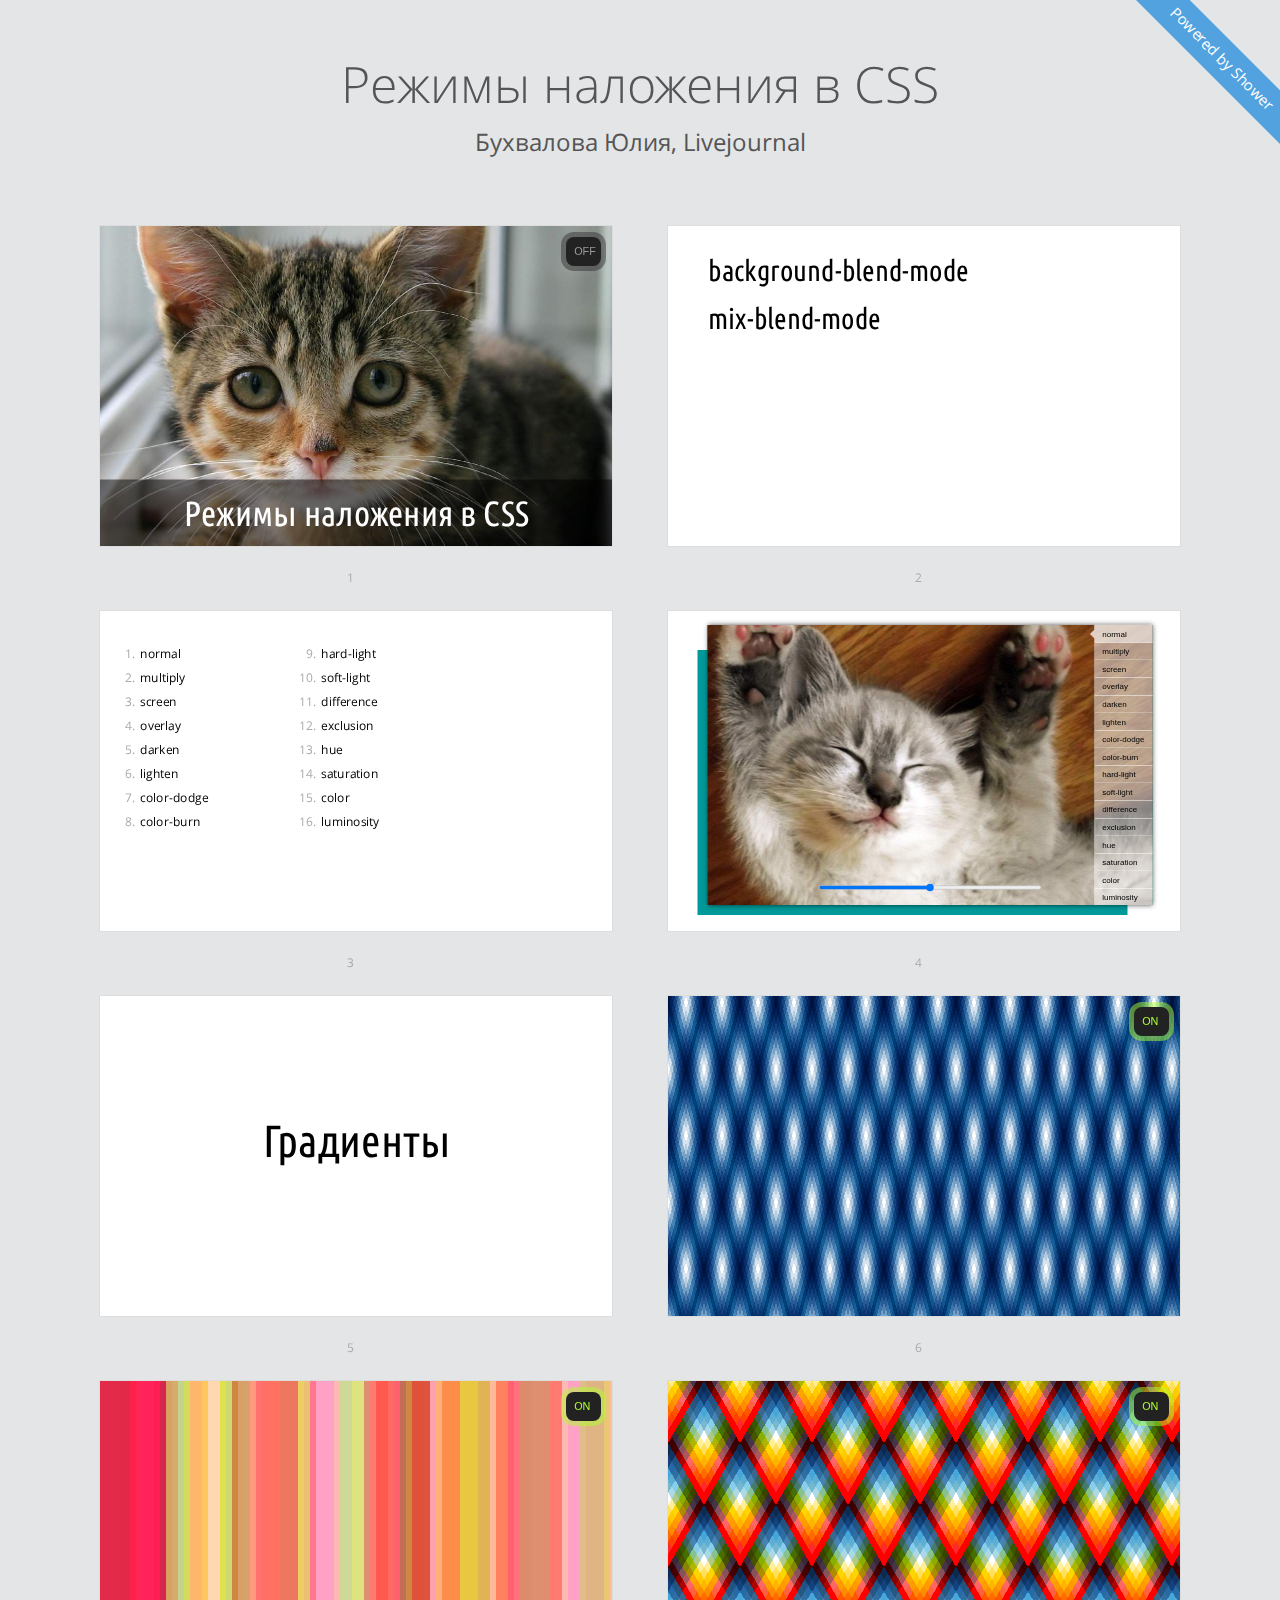
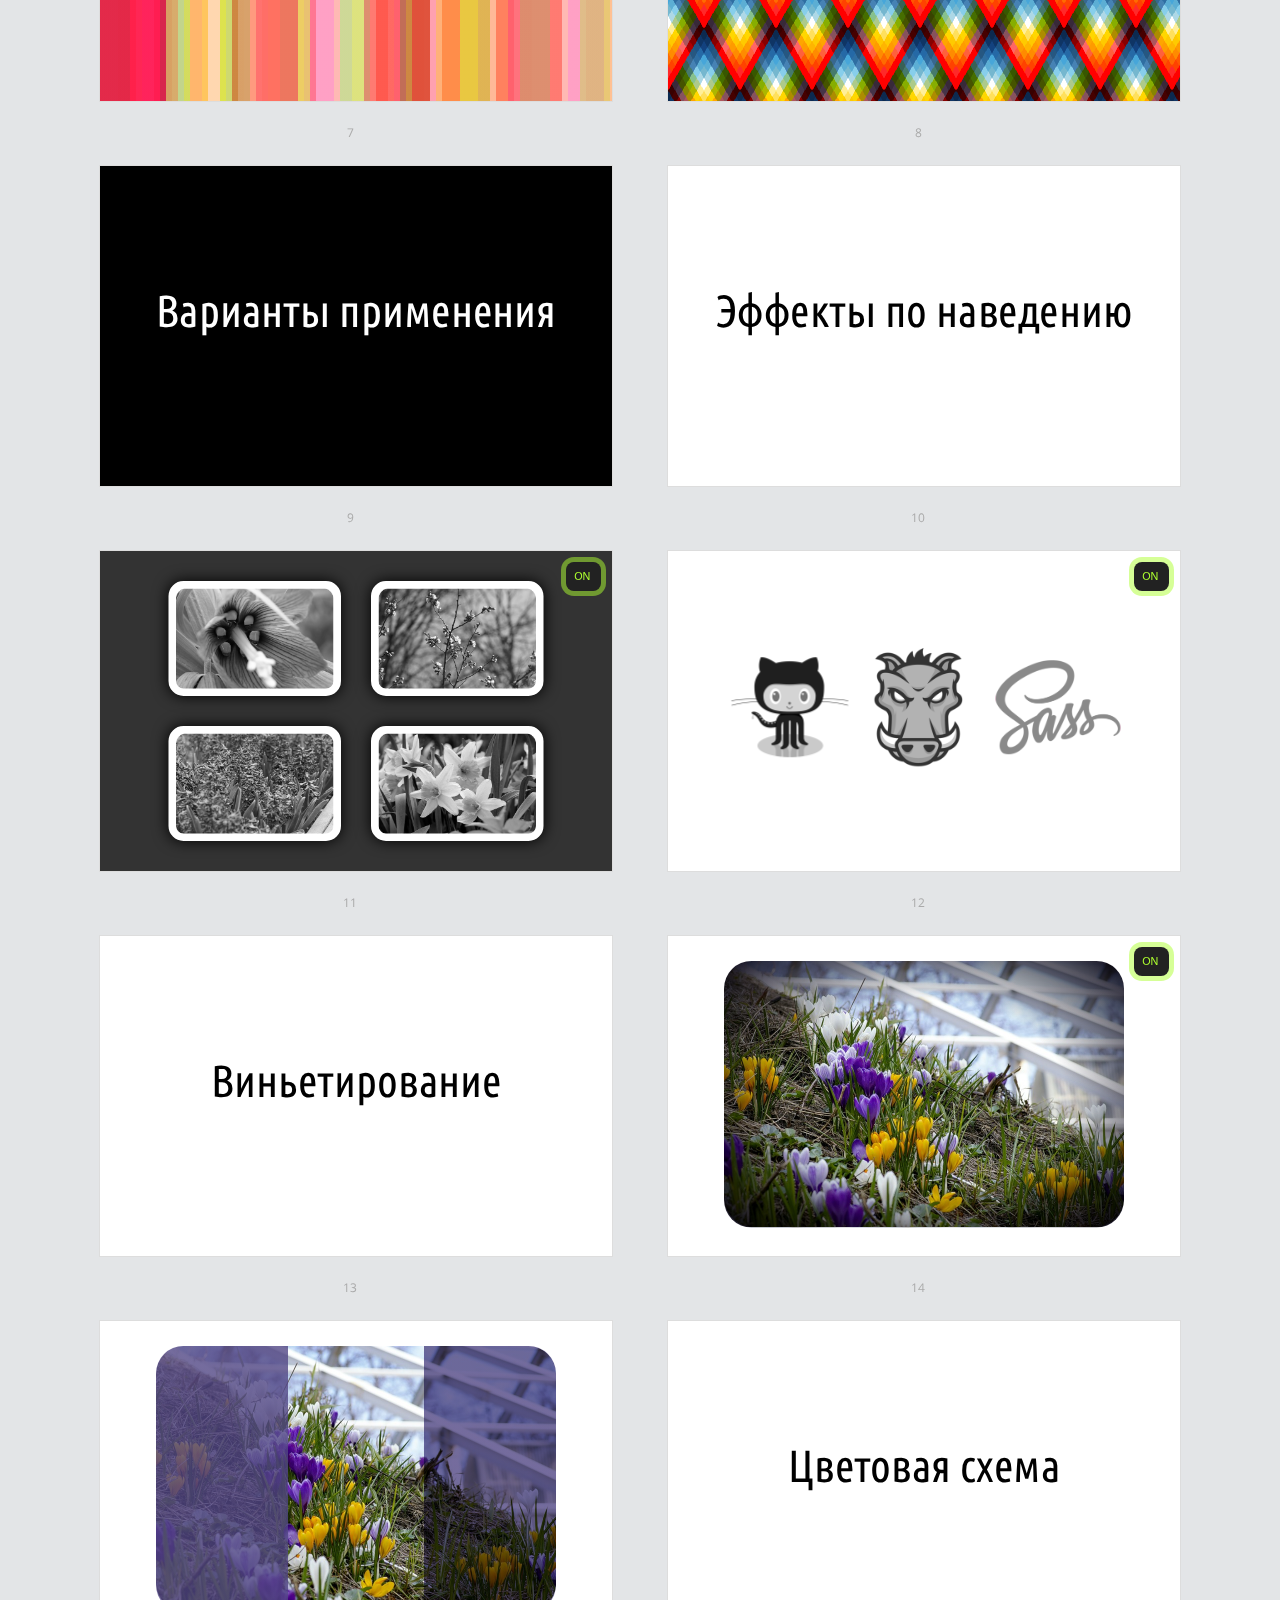
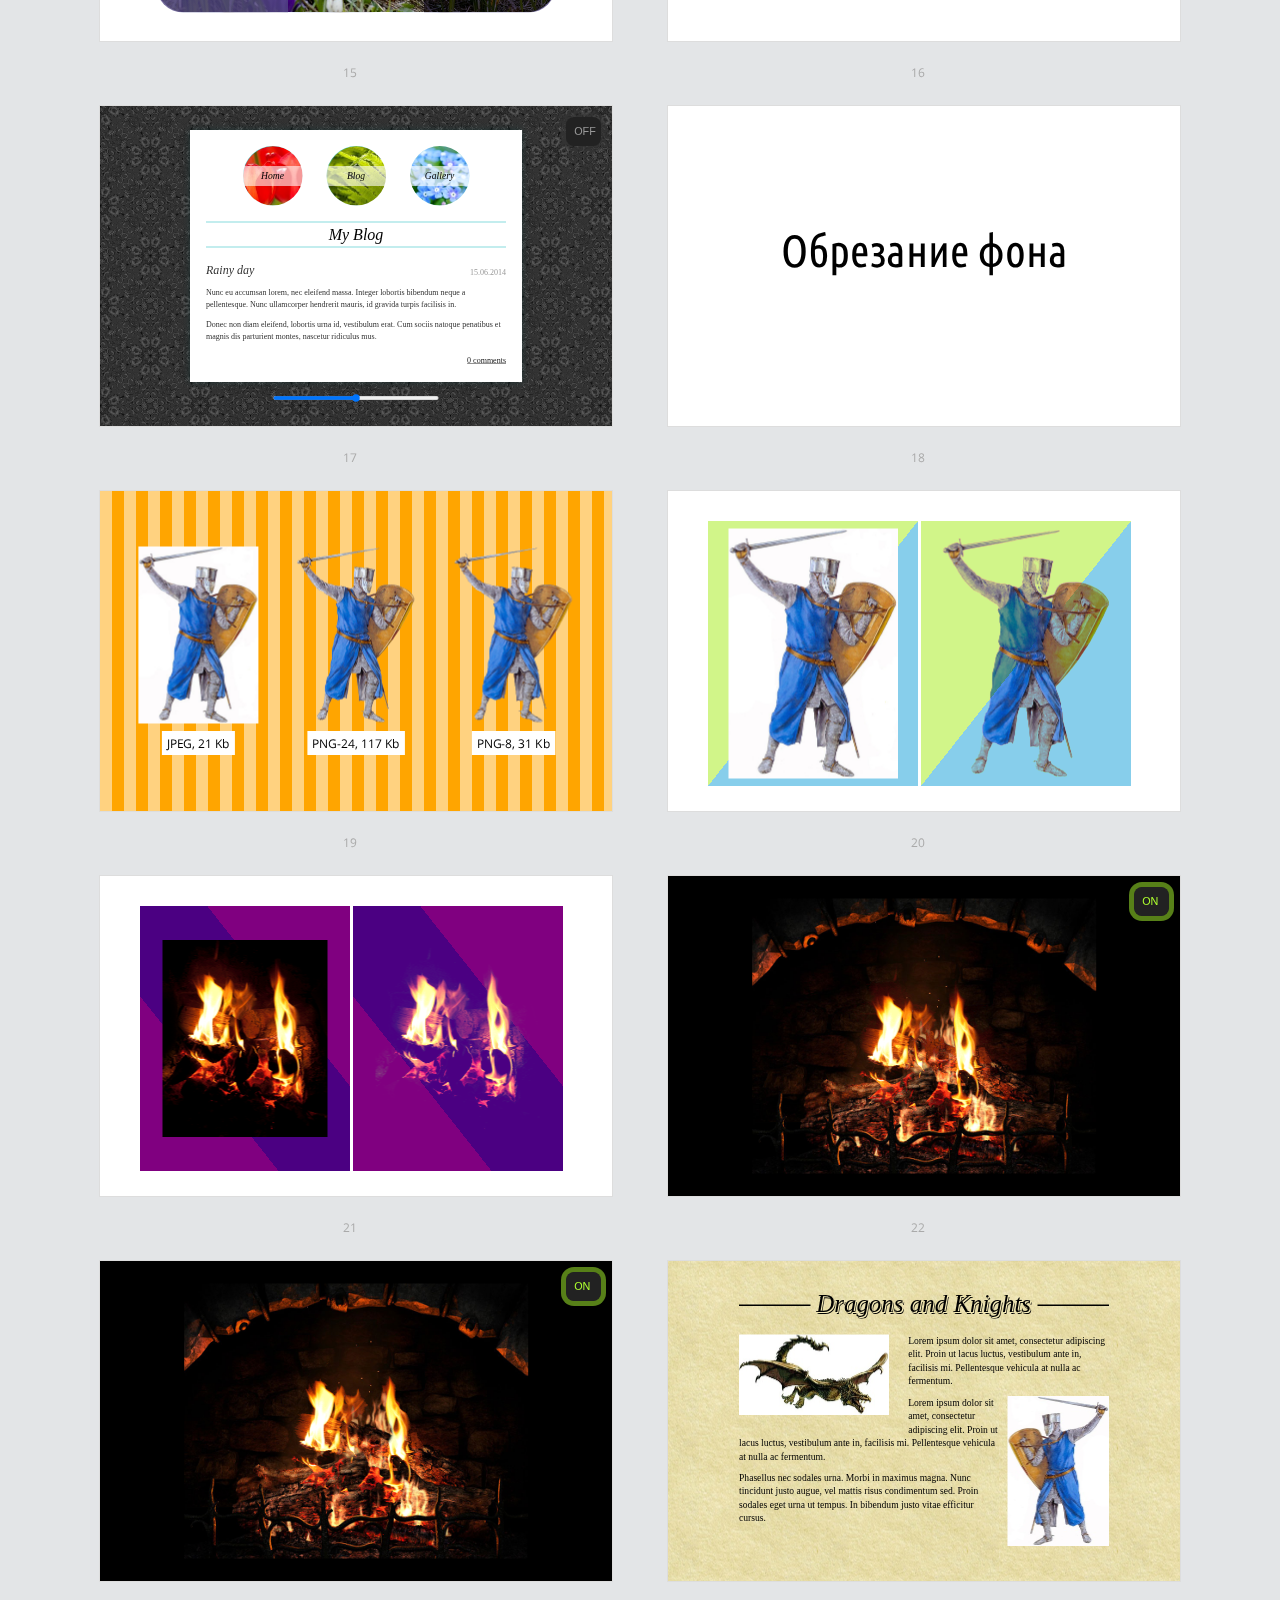
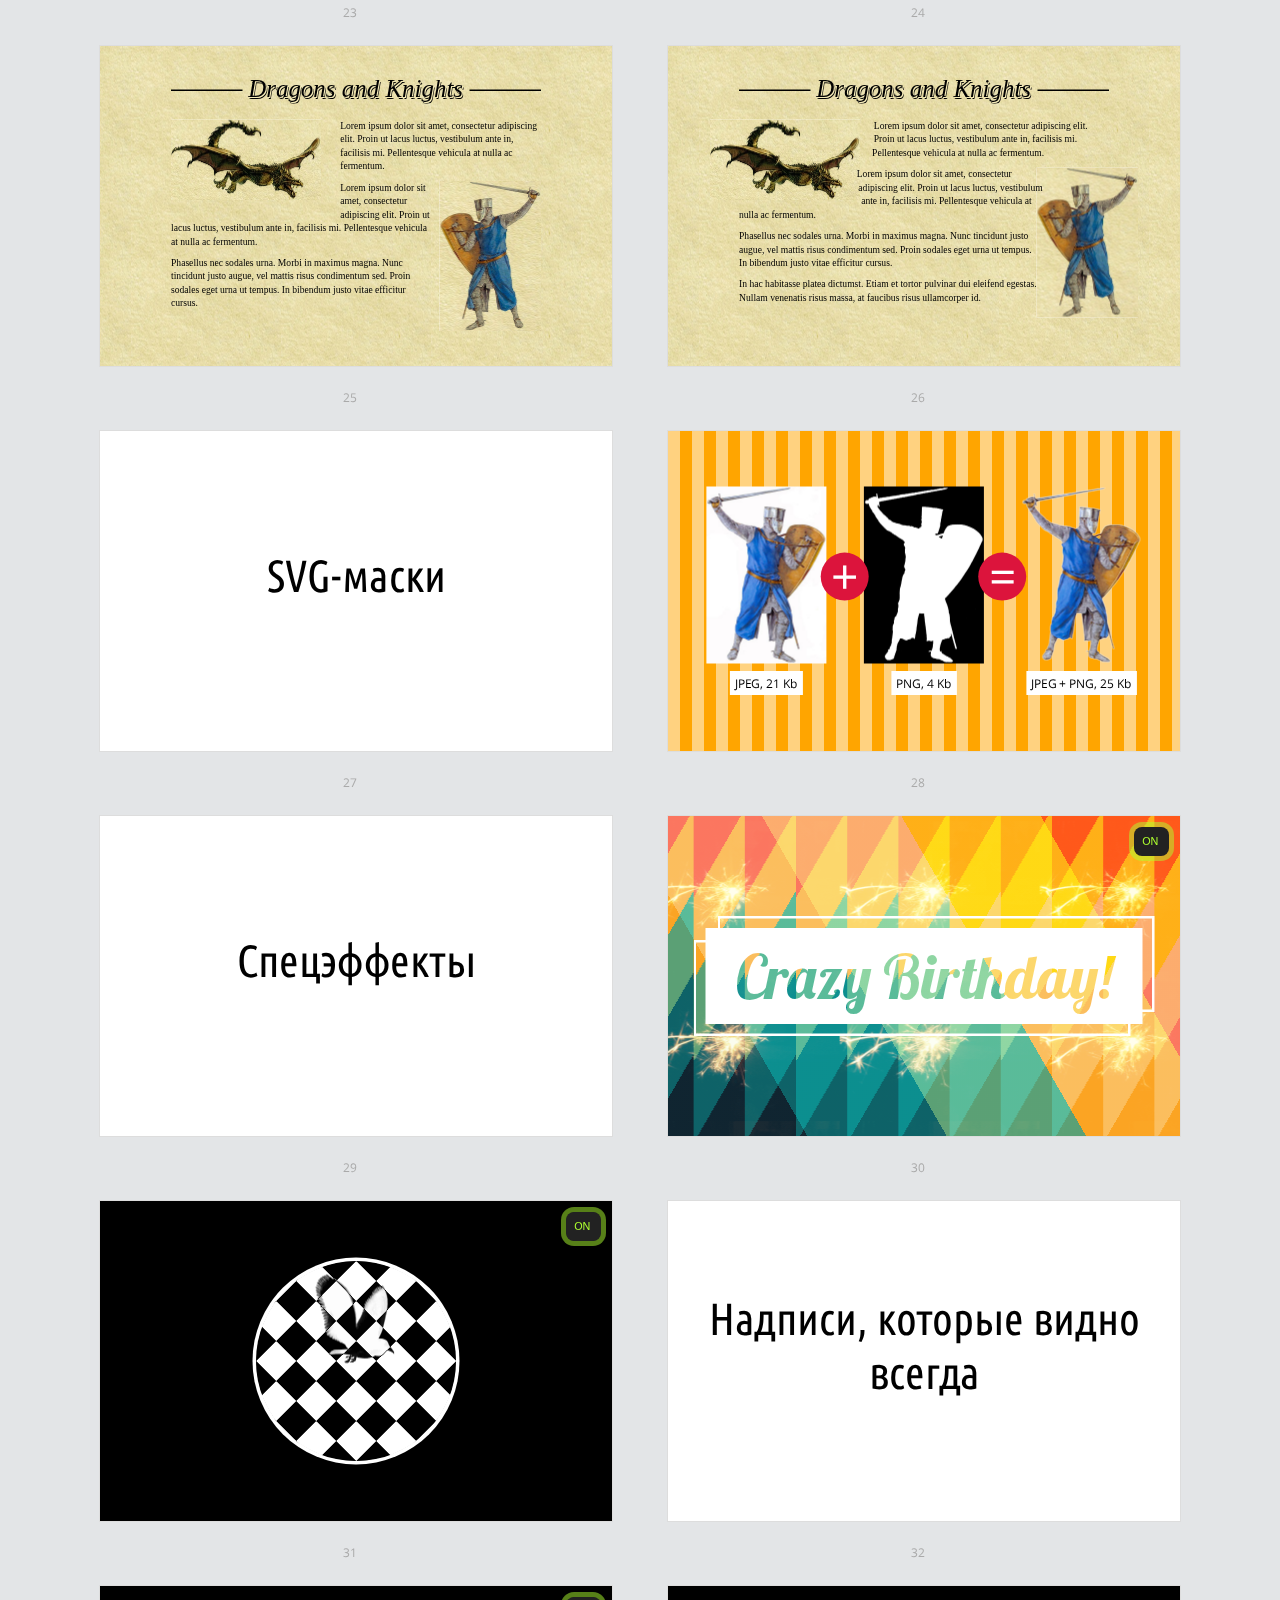
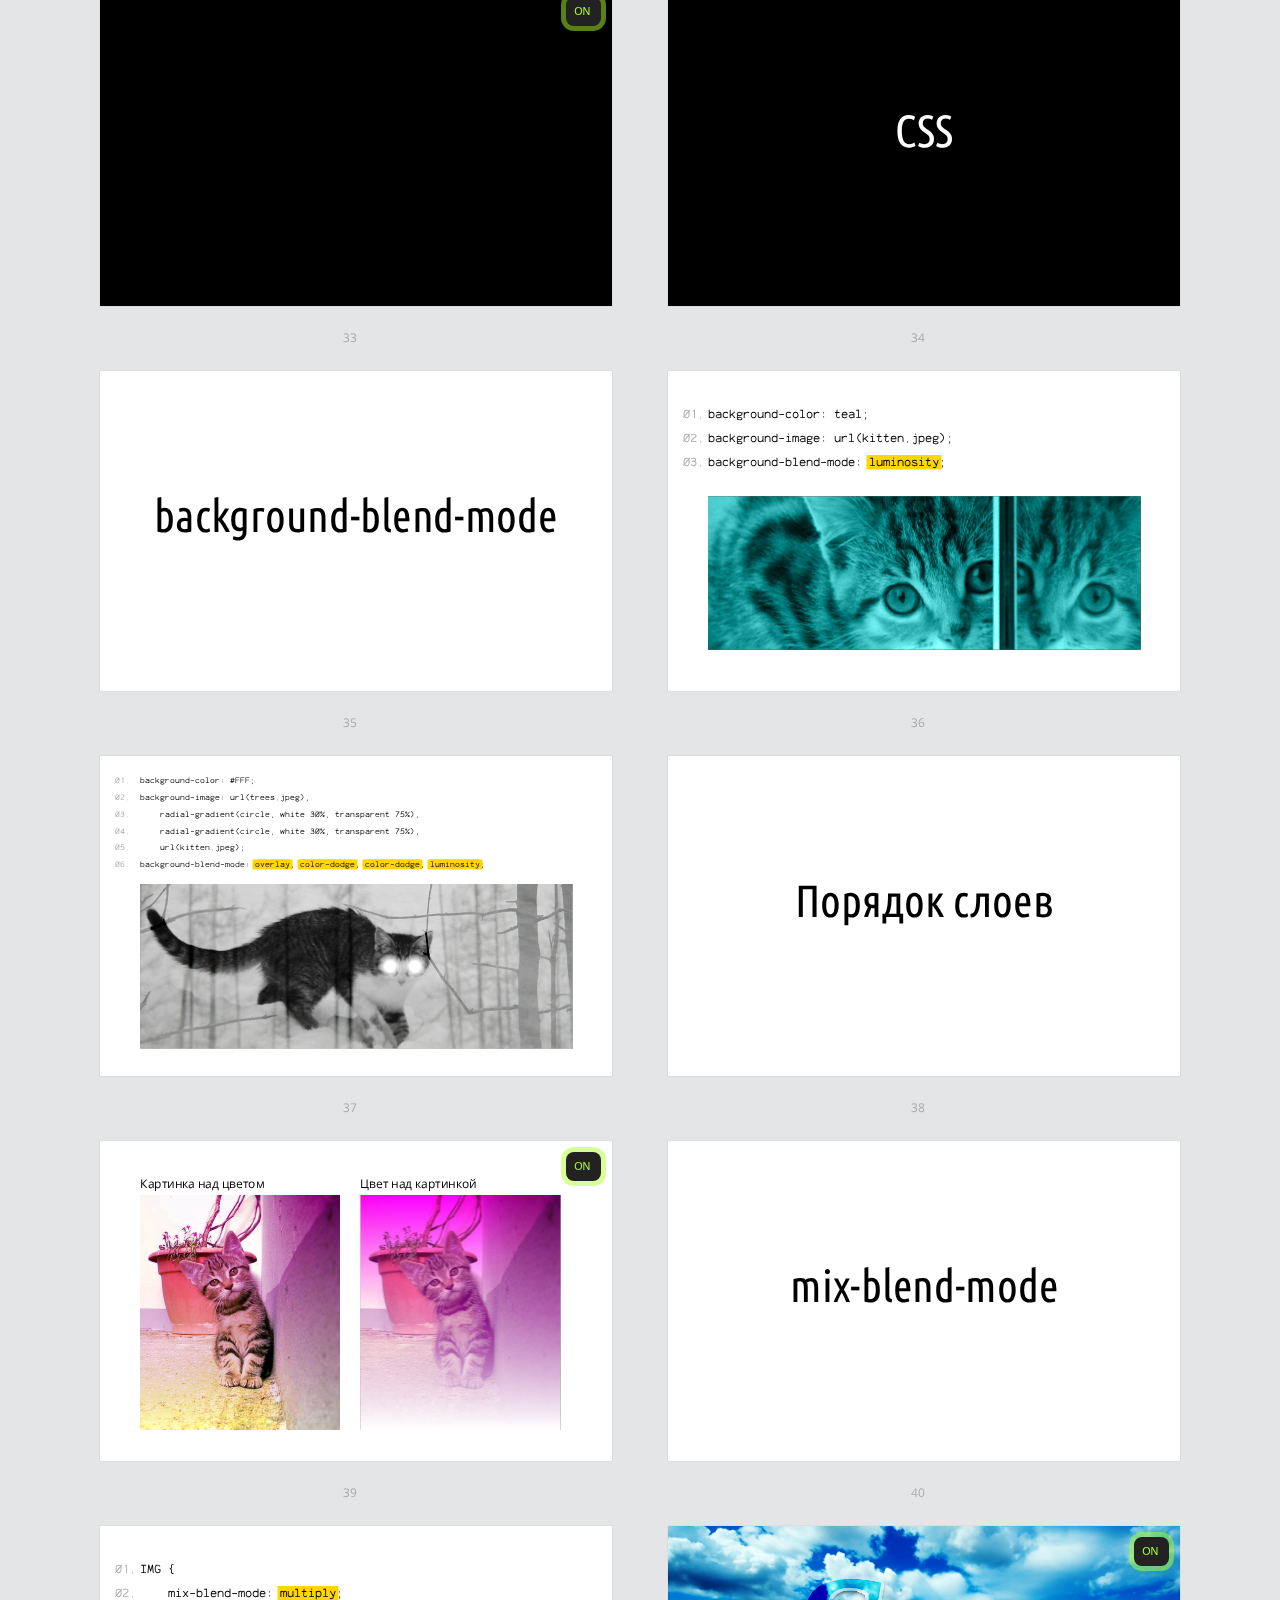
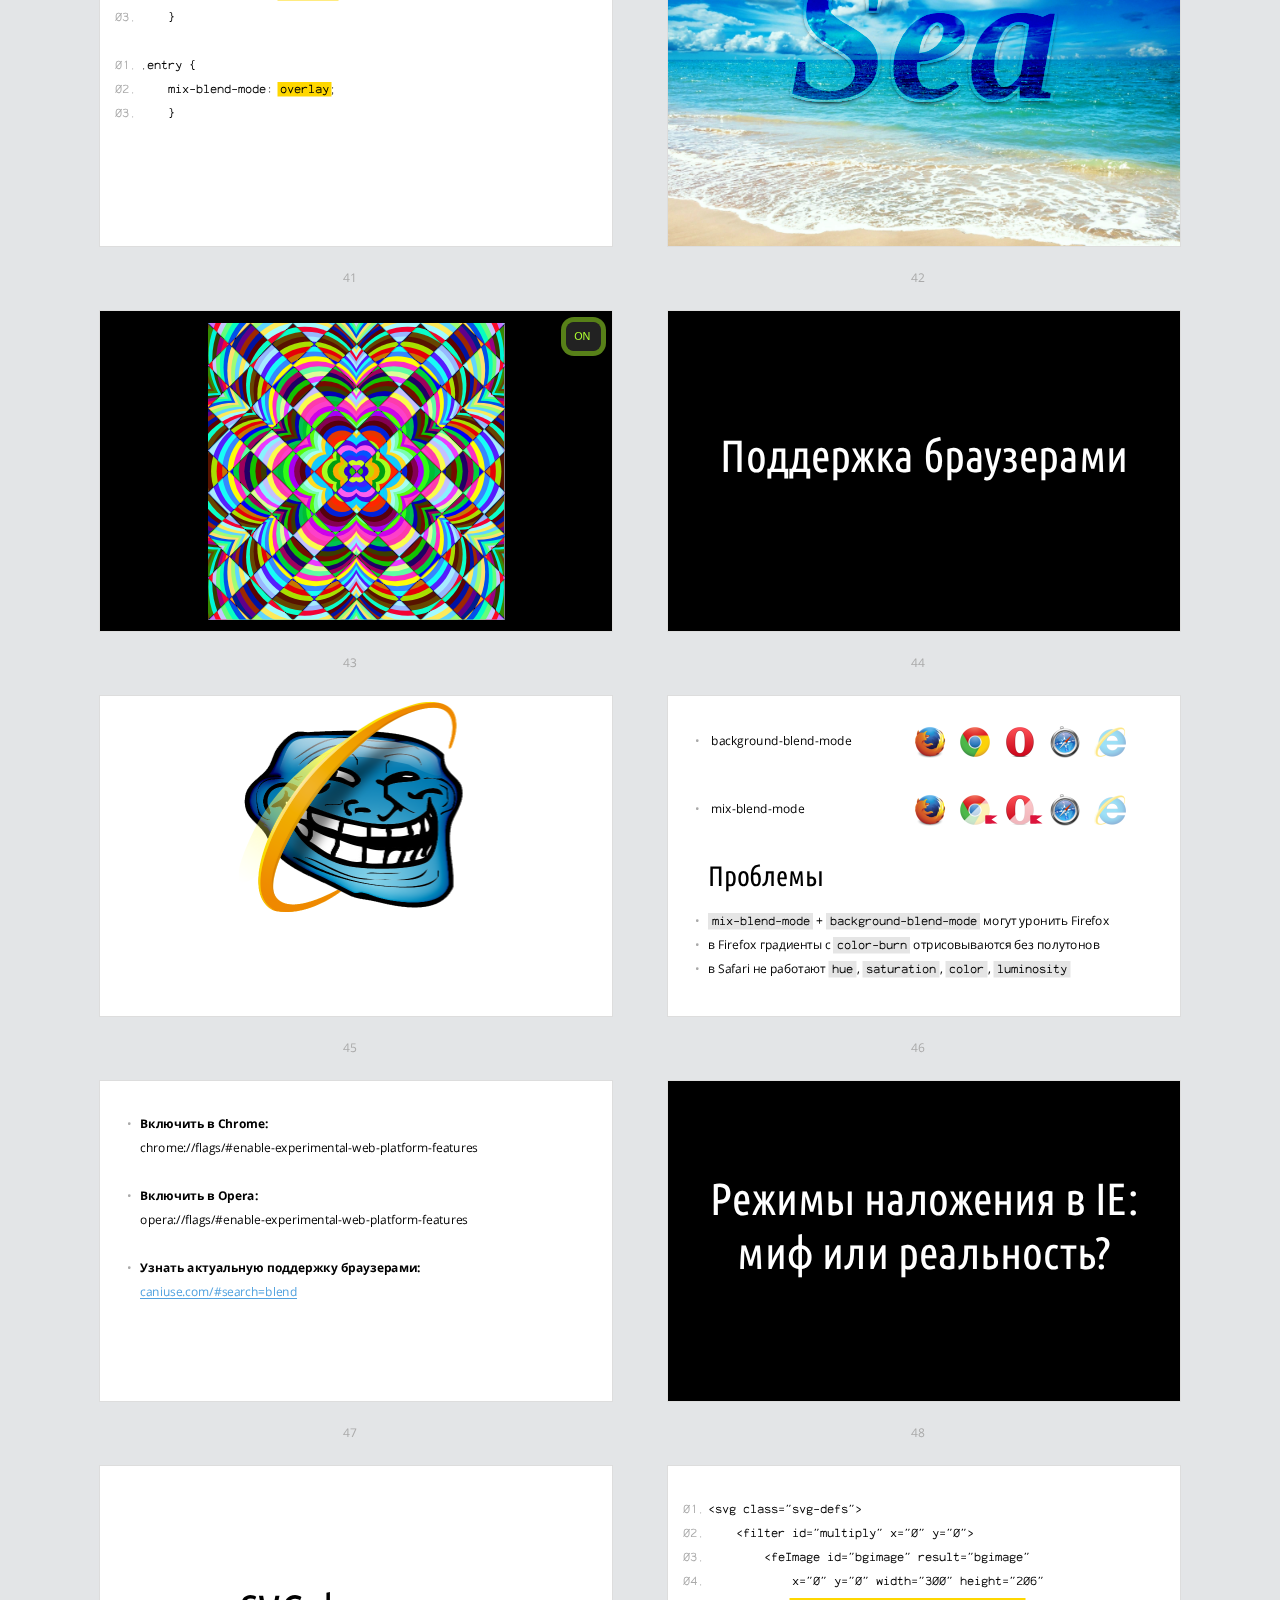
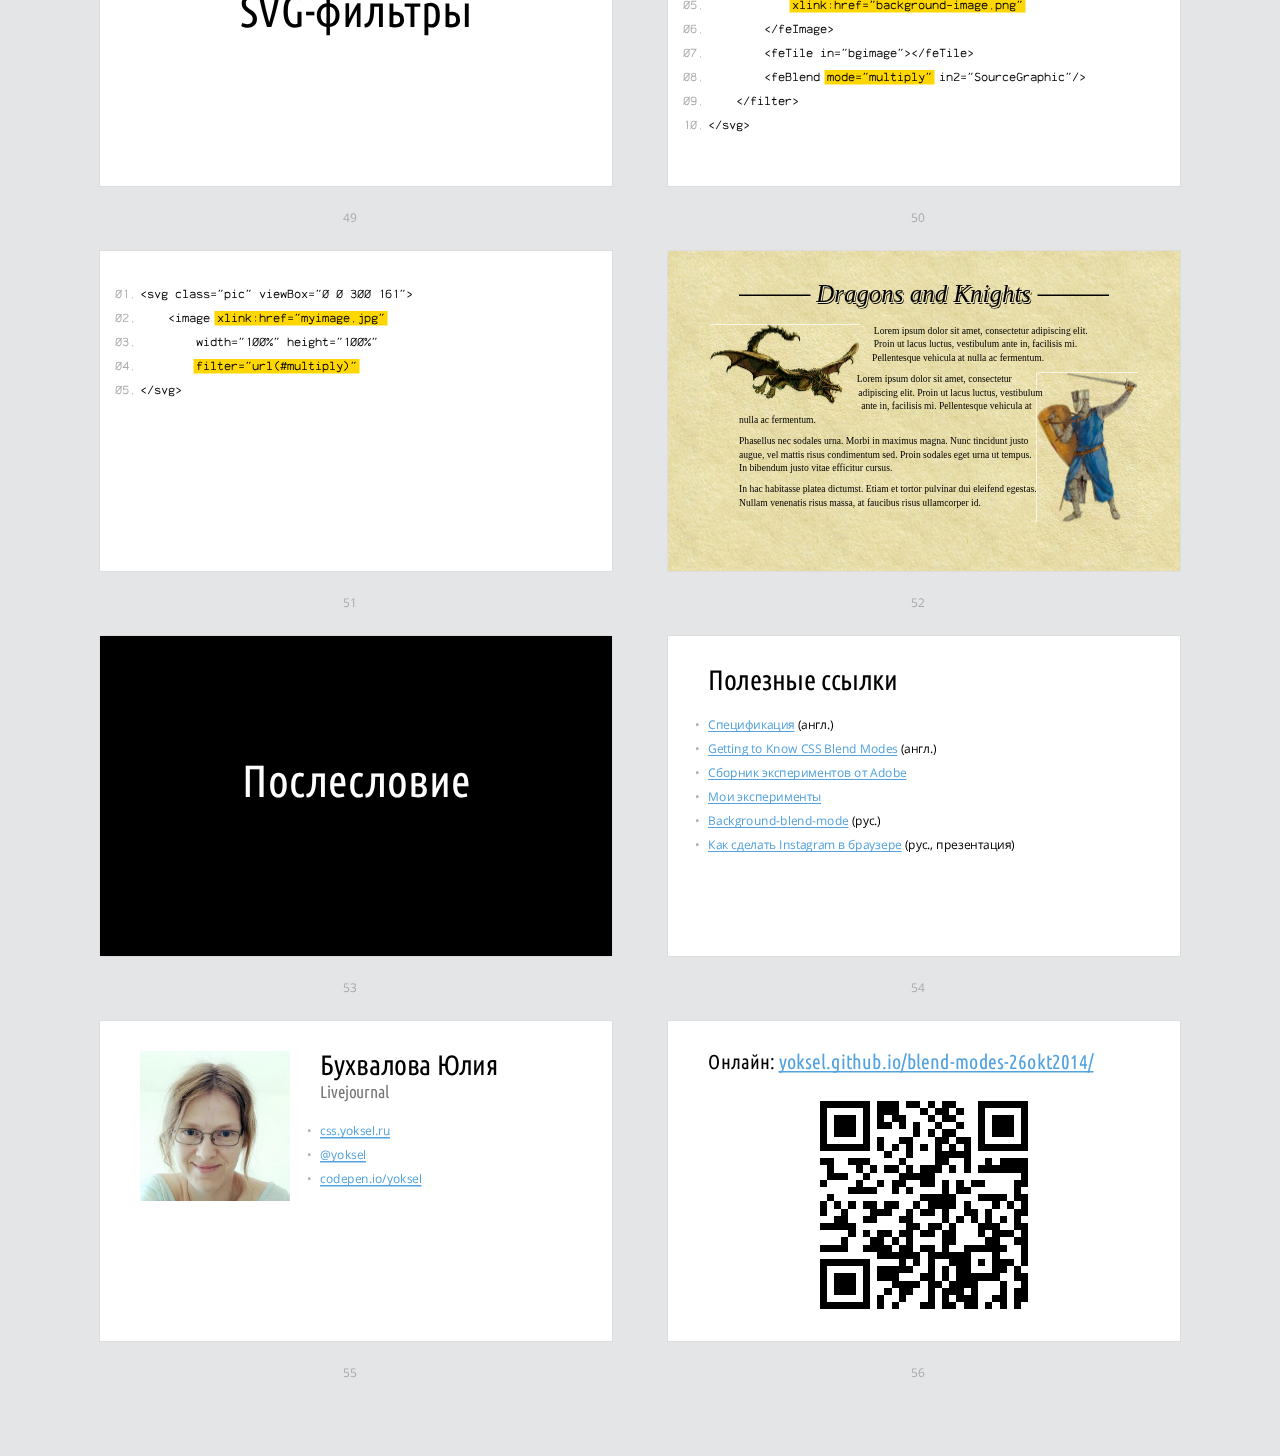
==== index.html @ cbec4959 "Save changes" ====
<!DOCTYPE HTML>
<html lang="en"  id="show-tips">
<head>
    <title>Режимы наложения в CSS</title>
    <meta charset="utf-8">
    <meta name="viewport" content="width=792, user-scalable=no">
    <meta http-equiv="x-ua-compatible" content="ie=edge">
    <link rel="stylesheet" href="assets/shower-bright/styles/screen.css">
    <link rel="stylesheet" href="assets/css/style.css">
    <link rel="stylesheet" href="assets/css/flipping.css">
</head>
<body class="list" spellcheck="false">
 <!-- debug -->

    <div class="hidden-svg-defs">
        <div id="svg-parts" class="svg-defs"></div>
    </div>

    <header class="caption">
        <h1>Режимы наложения в CSS</h1>
        <p>Бухвалова Юлия, Livejournal</p>
    </header>

    <section class="slide slide--imgcenter js-togglemode js-blendmode--off" id="Cover"><div>
        <h2 class="free-fly">Режимы наложения в CSS</h2>
    </div></section>

    <!-- Slide -->
    <section class="slide slide--vlm"><div>
        <div class="slide__content">
            <h2>background-blend-mode</h2>
            <h2 class="next">mix-blend-mode</h2>
        </div>
    </div></section>

    <!-- Slide -->
    <section class="slide slide--vlm slide--horcenter"><div>

    <div class="slide__content modes-wrapper">
        <ol class="column column--left">
            <li>normal</li>
            <li>multiply</li>
            <li>screen</li>
            <li>overlay</li>
            <li>darken</li>
            <li>lighten</li>
            <li>color-dodge</li>
            <li>color-burn</li>
        </ol>
        <ol class="column column--right">
            <li>hard-light</li>
            <li>soft-light</li>
            <li>difference</li>
            <li>exclusion</li>
            <li>hue</li>
            <li>saturation</li>
            <li>color</li>
            <li>luminosity</li>
        </ol>
    </div>
    </div></section>

    <!-- Slide -->
    <section class="slide"><div>
        <div class="demo-selectmode">
            <div class="demo-selectmode__content"></div>
           <input type="range" min="0" max="360" class="inp-range"/>
        </div>
    </div></section>

    <!-- Slide -->
    <section class="slide"><div>
        <h2 class="free-fly">Градиенты</h2>
    </div></section>

    <!-- Slide -->
    <section class="slide"><div>
        <div class="demo--gradient demo--bluecarbon js-togglemode">
        </div>
    </div></section>

    <!-- Slide -->
    <section class="slide"><div>
        <div class="demo--gradient demo--cicada js-togglemode">
        </div>
    </div></section>

    <!-- Slide -->
    <section class="slide"><div>
        <div class="demo--gradient demo--rainbow js-togglemode">
        </div>
    </div></section>

    <!-- Slide -->
    <section class="slide bg--dark"><div>
        <h2 class="free-fly">Варианты применения</h2>
    </div></section>

    <!-- Slide -->
    <section class="slide"><div>
        <h2 class="free-fly">Эффекты по наведению</h2>
    </div></section>

    <!-- Slide -->
    <section class="slide bg--dark-gray js-togglemode"><div>
        <ul class="demo--hovercolors">
            <li class="demo--hovercolors__item"></li>
            <li class="demo--hovercolors__item"></li>
            <li class="demo--hovercolors__item"></li>
            <li class="demo--hovercolors__item"></li>
        </ul>
    </div></section>

    <!-- Slide -->
    <section class="slide js-togglemode"><div>
        <ul class="demo-devlogos">
            <li class="demo-devlogos__item demo-devlogos__item--git"><a href="https://github.com/"></a></li>
            <li class="demo-devlogos__item demo-devlogos__item--grunt"><a href="http://gruntjs.com/"></a></li>
            <li class="demo-devlogos__item demo-devlogos__item--sass"><a href="http://sass-lang.com/"></a></li>
        </ul>
    </div></section>

    <!-- Slide -->
    <section class="slide"><div>
        <h2 class="free-fly">Виньетирование</h2>
    </div></section>

    <!-- Slide -->
    <section class="slide js-togglemode"><div>
        <div class="demo--vignette">
        </div>
    </div></section>

    <!-- Slide -->
    <section class="slide"><div>
        <div class="demo--vignette demo--vignette-overlay">
        </div>
    </div></section>

    <!-- Slide -->
    <!-- <section class="slide"><div>
        Цветные тени (before + multiply)
    </div></section> -->

    <!-- Slide -->
    <section class="slide"><div>
        <h2 class="free-fly">Цветовая схема</h2>
    </div></section>

    <!-- Slide -->
    <section class="slide js-togglemode js-blendmode--off"><div>

    <div class="demo--colorize colorize-demo">

        <div class="colorize-demo__content">
              <input type="range" min="0" max="360" class="inp-range"/>

              <nav class="nav"><a href="#" class="nav__item nav__item--home"><span>home</span></a><a href="#" class="nav__item nav__item--blog"><span>blog</span></a><a href="#" class="nav__item nav__item--gallery"><span>gallery</span></a>
              </nav>

              <section class="section">
                <h1>My Blog</h1>
                <article class="article">
                  <time class="article__datetime">15.06.2014</time>
                  <h2 class="article__title">Rainy day</h2>
                  <p>Nunc eu accumsan lorem, nec eleifend massa. Integer lobortis bibendum neque a pellentesque. Nunc ullamcorper hendrerit mauris, id gravida turpis facilisis in. </p>
                  <p>Donec non diam eleifend, lobortis urna id, vestibulum erat. Cum sociis natoque penatibus et magnis dis parturient montes, nascetur ridiculus mus. </p>
                  <div class="article__footer"><a href="#">0 comments</a></div>
                </article>
              </section>
            </div>

        </div>
    </div></section>

    <!-- Slide -->
    <section class="slide"><div>
        <h2 class="free-fly">Обрезание фона</h2>
    </div></section>

    <!-- Slide -->
    <section class="slide bg--stripes"><div>

        <ul class="demo-knight-png">
            <li class="demo-knight-png__item">
                <img src="assets/img/demos/knights/knight-M.jpg"/>
                <div class="demo-knight-png__weight">JPEG, 21 Kb</div>
            </li>

            <li class="demo-knight-png__item next">
                <img src="assets/img/demos/knights/knight-M-png24.png"/>
                <div class="demo-knight-png__weight">PNG-24, 117 Kb</div>
            </li>

            <li class="demo-knight-png__item next">
                <img src="assets/img/demos/knights/knight-M-png8.png"/>
                <div class="demo-knight-png__weight">PNG-8, 31 Kb</div>
            </li>
        </ul>

    </div></section>

    <!-- Slide -->
    <section class="slide"><div>
        <div class="demo demo-knight"></div>
        <div class="demo demo-knight demo-knight--bbmode next"></div>
    </div></section>

    <section class="slide"><div>
        <div class="demo demo-fire"></div>
        <div class="demo demo-fire demo-fire--bbmode next"></div>
    </div></section>

    <section class="slide bg--dark bg--dark-hover js-togglemode"><div>
        <div class="demo demo-fireplace"></div>
    </div></section>

    <section class="slide bg--dark bg--dark-hover js-togglemode"><div>
        <div class="demo demo-fireplace demo-fireplace--transpgif"></div>
    </div></section>

    <!-- Slide -->
    <section class="slide slide--dragons"><div>
        <div class="demo-dragons">
          <div class="demo-dragons__text">
            <h1 class="demo-dragons__title">Dragons and Knights</h1>
            <div class="pic pic--dragon"></div>
            <p>Lorem ipsum dolor sit amet, consectetur adipiscing elit. Proin ut lacus luctus, vestibulum ante in, facilisis mi. Pellentesque vehicula at nulla ac fermentum. </p>
            <div class="pic pic--knight"></div>
            <p>Lorem ipsum dolor sit amet, consectetur adipiscing elit. Proin ut lacus luctus, vestibulum ante in, facilisis mi. Pellentesque vehicula at nulla ac fermentum. </p>
            <p>Phasellus nec sodales urna. Morbi in maximus magna. Nunc tincidunt justo augue, vel mattis risus condimentum sed. Proin sodales eget urna ut tempus. In bibendum justo vitae efficitur cursus. </p>
            <p class="hidden">In hac habitasse platea dictumst. Etiam et tortor pulvinar dui eleifend egestas. Nullam venenatis risus massa, at faucibus risus ullamcorper id. </p>
            </div>
        </div>
    </div></section>

    <!-- Slide -->
    <section class="slide slide--dragons"><div>
        <div class="demo-dragons has-modes">
          <div class="demo-dragons__text">
            <h1 class="demo-dragons__title">Dragons and Knights</h1>
            <div class="pic pic--dragon"></div>
            <p>Lorem ipsum dolor sit amet, consectetur adipiscing elit. Proin ut lacus luctus, vestibulum ante in, facilisis mi. Pellentesque vehicula at nulla ac fermentum. </p>
            <div class="pic pic--knight"></div>
            <p>Lorem ipsum dolor sit amet, consectetur adipiscing elit. Proin ut lacus luctus, vestibulum ante in, facilisis mi. Pellentesque vehicula at nulla ac fermentum. </p>
            <p>Phasellus nec sodales urna. Morbi in maximus magna. Nunc tincidunt justo augue, vel mattis risus condimentum sed. Proin sodales eget urna ut tempus. In bibendum justo vitae efficitur cursus. </p>
            <p class="hidden">In hac habitasse platea dictumst. Etiam et tortor pulvinar dui eleifend egestas. Nullam venenatis risus massa, at faucibus risus ullamcorper id. </p>
            </div>
        </div>
    </div></section>

    <!-- Slide -->
    <section class="slide slide--dragons"><div>
        <div class="demo-dragons has-modes has-shapes">
          <div class="demo-dragons__text">
            <h1 class="demo-dragons__title">Dragons and Knights</h1>
            <div class="pic pic--dragon"></div>
            <p>Lorem ipsum dolor sit amet, consectetur adipiscing elit. Proin ut lacus luctus, vestibulum ante in, facilisis mi. Pellentesque vehicula at nulla ac fermentum. </p>
            <div class="pic pic--knight"></div>
            <p>Lorem ipsum dolor sit amet, consectetur adipiscing elit. Proin ut lacus luctus, vestibulum ante in, facilisis mi. Pellentesque vehicula at nulla ac fermentum. </p>
            <p>Phasellus nec sodales urna. Morbi in maximus magna. Nunc tincidunt justo augue, vel mattis risus condimentum sed. Proin sodales eget urna ut tempus. In bibendum justo vitae efficitur cursus. </p>
            <p>In hac habitasse platea dictumst. Etiam et tortor pulvinar dui eleifend egestas. Nullam venenatis risus massa, at faucibus risus ullamcorper id. </p>
            </div>
        </div>
    </div></section>

    <!-- Slide -->
    <section class="slide"><div>
        <h2 class="free-fly">SVG-маски</h2>
    </div></section>

    <!-- Slide -->
    <section class="slide bg--stripes"><div>

        <svg class="svg-defs">
          <mask id="mask">
             <image xlink:href="assets/img/demos/knights/knight-mask-M.png" width="240" height="354"/>
          </mask>
        </svg>

        <ul class="demo-knight-svg">
            <li class="demo-knight-svg__item">
                <img src="assets/img/demos/knights/knight-M.jpg">
                <div class="demo-knight-png__weight">JPEG, 21 Kb</div>
            </li>

            <li class="demo-knight-svg__item next"  data-sign="+">
                <img src="assets/img/demos/knights/knight-mask-M.png">
                <div class="demo-knight-png__weight">PNG, 4 Kb</div>
            </li>

            <li class="demo-knight-svg__item next" data-sign="=">
                <svg class="svg-knight" viewBox="0 0 240 354">
                    <image xlink:href="assets/img/demos/knights/knight-M.jpg" width="100%" height="100%"
                          mask="url(#mask)"/>
                </svg>
                <div class="demo-knight-png__weight">JPEG + PNG, 25 Kb</div>
            </li>
        </ul>
    </div></section>

    <!-- Slide -->
    <section class="slide"><div>
        <h2 class="free-fly">Спецэффекты</h2>
    </div></section>

    <!-- Slide -->
    <section class="slide bg--dark js-togglemode"><div>
        <div class="demo-birthday">
            <h1 class="demo-birthday__title">Crazy Birthday!</h1>
        </div>
    </div></section>

    <!-- Slide -->
    <section class="slide bg--dark js-togglemode"><div>
        <div class="demo-bird">
        </div>
    </div></section>

    <!-- Slide -->
    <section class="slide"><div>
        <h2 class="free-fly">Надписи, которые видно всегда</h2>
    </div></section>

    <!-- Slide -->
    <section class="slide bg--dark js-togglemode"><div>
        <div class="">
        DEMO
        </div>
    </div></section>

    <!-- Slide -->
    <section class="slide bg--dark"><div>
        <h2 class="free-fly">CSS</h2>
    </div></section>

    <section class="slide"><div>
        <h2 class="free-fly">background-blend-mode</h2>
    </div></section>

    <!-- Slide -->
    <section class="slide"><div>

        <pre class="list--steps">
            <code>background-color: teal;<div class="demo--css demo--css-color"></div></code>
            <code class="next">background-image: url(kitten.jpeg);<div class="demo--css demo--css-img"></div></code>
            <code class="next">background-blend-mode: <mark>luminosity</mark>;<div class="demo--css demo--css-blend"></div></code>
        </pre>

    </div></section>

    <!-- Slide -->
    <section class="slide slide--tlen"><div>

        <pre class="list--steps list--steps-tlen">
            <code>background-color: #FFF;<div class="demo--tlen demo--tlen-color"></div></code>
            <code class="next">background-image: url(trees.jpeg),<div class="demo--tlen demo--tlen-img"></div></code>
<code class="next">    radial-gradient(circle, white 30%, transparent 75%),</code>
<code class="next">    radial-gradient(circle, white 30%, transparent 75%),</code>
<code class="next">    url(kitten.jpeg);</code>
            <code class="next">background-blend-mode: <mark>overlay</mark>, <mark>color-dodge</mark>, <mark>color-dodge</mark>, <mark>luminosity</mark>;<div class="demo--tlen demo--tlen-blend"></div></code>
        </pre>

    </div></section>

    <!-- Slide -->
    <section class="slide"><div>
        <h2 class="free-fly">Порядок слоев</h2>
    </div></section>

    <!-- Slide -->
    <section class="slide"><div>
        <div class="demo-wrapper  js-togglemode">

            <div class="column column--left">
                Картинка над цветом
                <div class="demo--colorimage">
                </div>
            </div>
            <div class="column column--right">
                Цвет над картинкой
                <div class="demo--colorimage demo--colorimage-revert">
                </div>
            </div>

        </div>
    </div></section>

    <section class="slide"><div>
        <h2 class="free-fly">mix-blend-mode</h2>
    </div></section>

    <!-- Slide -->
    <section class="slide"><div>
        <pre><code>IMG {</code>
        <code>    mix-blend-mode: <mark>multiply</mark>; </code>
        <code>    }</code></pre>

        <pre class="next"><code>.entry { </code>
        <code>    mix-blend-mode: <mark>overlay</mark>; </code>
        <code>    }</code></pre>

    </div></section>

    <!-- Slide -->
    <section class="slide js-togglemode"><div>
        <div class="demo-sea">
            <h1 class="demo-sea__title">Sea</h1>
        </div>
    </div></section>

    <!-- Slide -->
    <section class="slide bg--dark js-togglemode"><div>
        <div class="demo-shadows">
            <div class="demo-shadows__shadows"></div>
            <div class="demo-shadows__cells"></div>
        </div>
    </div></section>

    <!-- Slide -->
    <section class="slide bg--dark"><div>
        <h2 class="free-fly">Поддержка браузерами</h2>
    </div></section>

    <section class="slide slide--imgcenter"><div>
        <img src="./assets/img/demos/ie-trollface.png">
    </div></section>

    <!-- Slide -->
    <section class="slide"><div>

    <ul class="list--support">
        <li>
            <dl class="browsers">
                <dt>background-blend-mode</dt>
                <dd class="browser firefox"></dd>
                <dd class="browser chrome"></dd>
                <dd class="browser opera"></dd>
                <dd class="browser safari"></dd>
                <dd class="browser ie no-support"></dd>
            </dl>
        </li>

        <li class="next">
            <dl class="browsers">
                <dt>mix-blend-mode</dt>
                <dd class="browser firefox"></dd>
                <dd class="browser chrome browser-flag"></dd>
                <dd class="browser opera  browser-flag"></dd>
                <dd class="browser safari"></dd>
                <dd class="browser ie no-support"></dd>
            </dl>
        </li>
    </ul>

    <div class="next"><h3>Проблемы</h3>
    <ul>
        <li><code>mix-blend-mode</code> + <code>background-blend-mode</code> могут уронить Firefox</li>
        <li>в Firefox градиенты с <code>color-burn</code> отрисовываются без полутонов</li>
        <li>в Safari не работают <code>hue</code>, <code>saturation</code>, <code>color</code>, <code>luminosity</code></li>
    </ul></div>
    </div></section>

    <!-- Slide -->
    <section class="slide"><div>

        <ul class="list--morespaces">
            <li><b>Включить в Chrome:</b><br/> chrome://flags/#enable-experimental-web-platform-features</li>
            <li class="next"><b>Включить в Opera:</b><br/>
       opera://flags/#enable-experimental-web-platform-features
            </li>

            <li class="next"><b>Узнать актуальную поддержку браузерами:</b><br/> <a href="http://caniuse.com/#search=blend">caniuse.com/#search=blend</a></li>
        </ul>

    </div></section>

    <!-- Slide -->
    <section class="slide bg--dark"><div>
        <h2 class="free-fly">Режимы наложения в IE:<br/>миф или реальность?</h2>
    </div></section>

    <section class="slide"><div>
        <h2 class="free-fly">SVG-фильтры</h2>
    </div></section>

    <!-- Slide -->
    <section class="slide"><div>
<pre><code>&lt;svg class="svg-defs"></code>
<code>    &lt;filter id="multiply" x="0" y="0"></code>
<code>        &lt;feImage id="bgimage" result="bgimage"</code>
<code>            x="0" y="0" width="300" height="206"</code>
<code>            <mark>xlink:href="background-image.png"</mark></code>
<code>        &lt;/feImage></code>
<code>        &lt;feTile in="bgimage">&lt;/feTile></code>
<code>        &lt;feBlend <mark>mode="multiply"</mark> in2="SourceGraphic"/></code>
<code>    &lt;/filter></code>
<code>&lt;/svg></code></pre>
    </div></section>

    <!-- Slide -->
    <section class="slide"><div>
        <pre><code>&lt;svg class="pic" viewBox="0 0 300 161"></code>
<code>    &lt;image <mark>xlink:href="myimage.jpg"</mark></code>
<code>        width="100%" height="100%"</code>
<code>        <mark>filter="url(#multiply)"</mark></code>
<code>&lt;/svg></code></pre>
    </div></section>

    <!-- Slide -->
    <section class="slide slide--dragons"><div>

        <svg class="svg-defs">
          <filter id="multiply" x="0" y="0">
              <feImage id="bgimage" result="bgimage" x="0" y="0" width="400" height="400" xlink:href="./assets/img/demos/knights/paper-tiled.jpg"></feImage>
              <feTile in="bgimage"></feTile>
              <feBlend mode="multiply" in2="SourceGraphic"/>
            </filter>
        </svg>
        <div class="demo-dragons has-shapes">
          <div class="demo-dragons__text">
            <h1 class="demo-dragons__title">Dragons and Knights</h1>
            <div class="pic pic--dragon">
                <svg viewBox="0 0 300 161">
                    <image xlink:href="./assets/img/demos/knights/dragon.jpeg" width="100%" height="100%" filter="url(#multiply)"></image>
                </svg>
            </div>
            <p>Lorem ipsum dolor sit amet, consectetur adipiscing elit. Proin ut lacus luctus, vestibulum ante in, facilisis mi. Pellentesque vehicula at nulla ac fermentum. </p>
            <div class="pic pic--knight">
                <svg viewBox="0 0 203 300">
                    <image xlink:href="./assets/img/demos/knights/knight-to-left.jpeg" width="100%" height="100%" filter="url(#multiply)"></image>
                </svg>
            </div>
            <p>Lorem ipsum dolor sit amet, consectetur adipiscing elit. Proin ut lacus luctus, vestibulum ante in, facilisis mi. Pellentesque vehicula at nulla ac fermentum. </p>
            <p>Phasellus nec sodales urna. Morbi in maximus magna. Nunc tincidunt justo augue, vel mattis risus condimentum sed. Proin sodales eget urna ut tempus. In bibendum justo vitae efficitur cursus. </p>
            <p>In hac habitasse platea dictumst. Etiam et tortor pulvinar dui eleifend egestas. Nullam venenatis risus massa, at faucibus risus ullamcorper id. </p>
            </div>
        </div>
    </div></section>


    <section class="slide bg--dark"><div>
        <h2 class="free-fly">Послесловие</h2>
    </div></section>

    <section class="slide"><div>
        <h3>Полезные ссылки</h3>
            <ul>
                <li><a href="http://www.w3.org/TR/compositing-1/">Спецификация</a> (англ.)</li>
                <li class="next"><a href="https://dev.opera.com/articles/getting-to-know-css-blend-modes/">Getting to Know CSS Blend Modes</a> (англ.)</li>
                <li class="next"><a href="http://codepen.io/collection/Hcdol/">Сборник экспериментов от Adobe</a></li>
                <li class="next"><a href="http://codepen.io/collection/fEkjb/">Мои эксперименты</a></li>
                <li class="next"><a href="http://css.yoksel.ru/background-blend-mode/">Background-blend-mode</a> (рус.)</li>
                <li class="next"><a href="http://webstandardsdays.ru/2014/06/28/pres/web-instagram/">Как сделать Instagram в браузере</a> (рус., презентация)</li>
            </ul>
    </div></section>

    <section class="slide slide--about"><div>
            <img src="./assets/img/me.jpeg" class="photo"/>
            <h3>Бухвалова Юлия<span>Livejournal</span></h3>
            <ul>
                <li><a href="http://css.yoksel.ru/">css.yoksel.ru</a></li>
                <li><a href="https://twitter.com/yoksel">@yoksel</a></li>
                <li><a href="http://codepen.io/yoksel">codepen.io/yoksel</a></li>
            </ul>
    </div></section>

    <section class="slide slide--horcenter"><div>
        <h4>Онлайн: <a href="http://yoksel.github.io/blend-modes-26okt2014/">yoksel.github.io/blend-modes-26okt2014/</a></h4>
        <img src="./assets/img/qr-code.svg" class="qr-code" />
    </div></section>

    <p class="badge">
        <a href="https://github.com/shower/shower">Powered by Shower</a>
    </p>

    <div class="progress"><div></div></div>
    <script src="assets/shower-core/shower.min.js"></script>
    <script src="assets/js/jquery-2.1.0.min.js"></script>
    <script src="assets/js/script.js"></script>
    <script src="assets/js/selectmode.js"></script>
    <script src="assets/js/togglemode.js"></script>
    <script src="assets/js/colorize.js"></script>
    <script src="assets/js/flipping.js"></script>
    <script src="assets/js/enable-tips.js"></script>
    <script src="//localhost:35731/livereload.js"></script>
    <!-- Copyright © 2014 yoksel. -->
</body>
</html>
---- assets/shower-bright/styles/screen.css ----
/**
 * Bright theme for Shower HTML presentation engine
 * shower-bright v1.0.9, https://github.com/shower/bright
 * Copyright © 2010–2014 Vadim Makeev, http://pepelsbey.net
 * Licensed under MIT license: github.com/shower/shower/wiki/MIT-License
 */
@font-face{font-family:'Open Sans';src:url(../fonts/OpenSans.woff) format("woff")}@font-face{font-weight:700;font-family:'Open Sans';src:url(../fonts/OpenSans.Bold.woff) format("woff")}@font-face{font-style:italic;font-family:'Open Sans';src:url(../fonts/OpenSans.Italic.woff) format("woff")}@font-face{font-style:italic;font-weight:700;font-family:'Open Sans';src:url(../fonts/OpenSans.Bold.Italic.woff) format("woff")}@font-face{font-family:'Open Sans Light';src:url(../fonts/OpenSans.Light.woff) format("woff")}@font-face{font-family:'Anka Coder';src:url(../fonts/Anka.Coder.woff) format("woff")}@font-face{font-style:italic;font-family:'Anka Coder';src:url(../fonts/Anka.Coder.Italic.woff) format("woff")}html,body,div,span,applet,object,iframe,h1,h2,h3,h4,h5,h6,p,blockquote,pre,a,abbr,acronym,address,big,cite,code,del,dfn,em,img,ins,kbd,q,s,samp,small,strike,strong,sub,sup,tt,var,b,u,i,center,dl,dt,dd,ol,ul,li,fieldset,form,label,legend,table,caption,tbody,tfoot,thead,tr,th,td,article,aside,canvas,details,embed,figure,figcaption,footer,header,hgroup,menu,nav,output,ruby,section,summary,time,mark,audio,video{margin:0;padding:0;border:0;font-size:100%;font:inherit;vertical-align:baseline}article,aside,details,figcaption,figure,footer,header,hgroup,menu,nav,section{display:block}body{line-height:1}ol,ul{list-style:none}blockquote,q{quotes:none}blockquote:before,blockquote:after,q:before,q:after{content:'';content:none}table{border-collapse:collapse;border-spacing:0}body{counter-reset:slide;font:24px/2 'Open Sans',sans-serif}@media print{body{text-rendering:geometricPrecision}}a{color:#52a2df;background:-webkit-gradient(linear,left bottom,left top,from(currentColor),color-stop(.09em,currentColor),color-stop(.09em,transparent),to(transparent))repeat-x;background:-webkit-linear-gradient(bottom,currentColor,currentColor .09em,transparent .09em,transparent)repeat-x;background:linear-gradient(to top,currentColor,currentColor .09em,transparent .09em,transparent)repeat-x;text-decoration:none}.caption{display:none;margin:0 0 60px;padding:0 50px 0 0;color:#555}.caption h1{font:50px 'Open Sans Light',sans-serif}.badge{position:absolute;top:0;right:0;display:none;overflow:hidden;visibility:hidden;width:11em;height:11em;line-height:2.5;font-size:15px}.badge a{position:absolute;bottom:50%;right:-50%;left:-50%;visibility:visible;background:#52a2df;color:#FFF;text-align:center;-webkit-transform-origin:50% 100%;-ms-transform-origin:50% 100%;transform-origin:50% 100%;-webkit-transform:rotate(45deg)translateY(-1em);-ms-transform:rotate(45deg)translateY(-1em);transform:rotate(45deg)translateY(-1em)}.slide{position:relative;width:1024px;height:640px;background:#FFF;color:#000;-webkit-print-color-adjust:exact;-webkit-text-size-adjust:none;-moz-text-size-adjust:none;-ms-text-size-adjust:none}@media print{.slide{page-break-before:always}}.slide:after{position:absolute;right:0;bottom:45px;left:0;color:#AAA;counter-increment:slide;content:counter(slide);text-align:center;line-height:1}.slide>div{position:absolute;top:0;left:0;overflow:hidden;padding:100px 96px 0 128px;width:800px;height:540px}.slide h2{margin:0 0 58px;font:48px/1 'Open Sans Light',sans-serif}.slide p{margin:0 0 48px}.slide a{color:#52a2df}.slide b,.slide strong{font-weight:700}.slide i,.slide em{font-style:italic}.slide kbd,.slide code,.slide samp{padding:2px 7px;background:rgba(0,0,0,.1);-moz-tab-size:4;-o-tab-size:4;tab-size:4;line-height:1;font-family:'Anka Coder',monospace}.slide sub,.slide sup{position:relative;line-height:0;font-size:75%}.slide sub{bottom:-.25em}.slide sup{top:-.5em}.slide blockquote{font-style:italic}.slide blockquote:before{position:absolute;margin:-50px 0 0 -100px;color:#DDD;content:'\201C';line-height:1;font-size:200px}.slide blockquote+figcaption{margin:-48px 0 48px;font-style:italic;font-weight:700}.slide ol,.slide ul{margin:0 0 48px;counter-reset:list}.slide ol li,.slide ul li{text-indent:-2em}.slide ol li:before,.slide ul li:before{display:inline-block;width:2em;color:#AAA;text-align:right}.slide ol ol,.slide ol ul,.slide ul ol,.slide ul ul{margin:0 0 0 2em}.slide ul>li:before{content:'\2022\00A0\00A0\2009'}.slide ul>li:lang(ru):before{content:'\2014\00A0\2009'}.slide ol>li:before{counter-increment:list;content:counter(list)".\00A0\2009"}.slide pre{margin:0 0 45px;padding:3px 0 0;counter-reset:code;white-space:normal}.slide pre code{display:block;padding:0;background:0 0;white-space:pre;line-height:2}.slide pre code:before{position:absolute;margin-left:-50px;color:#AAA;counter-increment:code;content:counter(code,decimal-leading-zero)"."}.slide pre code:only-child:before{content:''}.slide pre mark{background:0 0;color:#52a2df;font-style:normal}.slide pre mark.important{padding:3px 7px 0;background:#52a2df;color:#FFF}.slide pre mark.comment{color:#AAA}.slide table{margin:0 0 50px;width:100%;border-collapse:collapse;border-spacing:0}.slide table th,.slide table td{background:-webkit-gradient(linear,left bottom,left top,from(#52a2df),color-stop(.055em,#52a2df),color-stop(.055em,transparent),to(transparent))repeat-x;background:-webkit-linear-gradient(bottom,#52a2df,#52a2df .055em,transparent .055em,transparent)repeat-x;background:linear-gradient(to top,#52a2df,#52a2df .055em,transparent .055em,transparent)repeat-x}.slide table th{text-align:left;font-weight:700}.slide table.striped tr:nth-child(even){background:#f1f7fc}.slide.cover,.slide.shout{z-index:1}.slide.cover:after,.slide.shout:after{content:''}.slide.cover{background:#000}.slide.cover img,.slide.cover svg,.slide.cover video,.slide.cover object,.slide.cover canvas,.slide.cover iframe{position:absolute;top:0;left:0;z-index:-1}.slide.cover.w img,.slide.cover.w svg,.slide.cover.w video,.slide.cover.w object,.slide.cover.w canvas,.slide.cover.w iframe{top:50%;width:100%;-webkit-transform:translateY(-50%);-ms-transform:translateY(-50%);transform:translateY(-50%)}.slide.cover.h img,.slide.cover.h svg,.slide.cover.h video,.slide.cover.h object,.slide.cover.h canvas,.slide.cover.h iframe{left:50%;height:100%;-webkit-transform:translateX(-50%);-ms-transform:translateX(-50%);transform:translateX(-50%)}.slide.cover.w.h img,.slide.cover.w.h svg,.slide.cover.w.h video,.slide.cover.w.h object,.slide.cover.w.h canvas,.slide.cover.w.h iframe{top:0;left:0;-webkit-transform:none;-ms-transform:none;transform:none}.slide.shout{background:#52a2df}.slide.shout h2{position:absolute;top:50%;left:128px;right:96px;color:#FFF;font-size:100px;-webkit-transform:translateY(-50%);-ms-transform:translateY(-50%);transform:translateY(-50%)}.slide.shout h2 a{background:-webkit-gradient(linear,left bottom,left top,from(currentColor),color-stop(.055em,currentColor),color-stop(.055em,transparent),to(transparent))repeat-x;background:-webkit-linear-gradient(bottom,currentColor,currentColor .055em,transparent .055em,transparent)repeat-x;background:linear-gradient(to top,currentColor,currentColor .055em,transparent .055em,transparent)repeat-x;color:#FFF}.slide .place{position:absolute;top:50%;left:50%;-webkit-transform:translate(-50%,-50%);-ms-transform:translate(-50%,-50%);transform:translate(-50%,-50%)}.slide .place.t.l,.slide .place.t.r,.slide .place.b.r,.slide .place.b.l{-webkit-transform:none;-ms-transform:none;transform:none}.slide .place.t,.slide .place.b{-webkit-transform:translate(-50%,0);-ms-transform:translate(-50%,0);transform:translate(-50%,0)}.slide .place.l,.slide .place.r{-webkit-transform:translate(0,-50%);-ms-transform:translate(0,-50%);transform:translate(0,-50%)}.slide .place.t,.slide .place.t.l,.slide .place.t.r{top:0}.slide .place.r{right:0;left:auto}.slide .place.b,.slide .place.b.r,.slide .place.b.l{top:auto;bottom:0}.slide .place.l{left:0}.slide footer{position:absolute;left:0;right:0;bottom:-640px;z-index:1;display:none;padding:21px 96px 4px 128px;background:#fafac4;-webkit-box-shadow:0 0 0 2px rgba(0,0,0,.05);box-shadow:0 0 0 2px rgba(0,0,0,.05);-webkit-transition:bottom .3s;transition:bottom .3s}.slide footer p{margin:0 0 16px}.slide:hover footer{bottom:0}@media screen{.list{position:absolute;clip:rect(0,auto,auto,0);padding:50px 0 50px 50px;background:#e3e5e7;text-align:center}.list .caption,.list .badge{display:block}.list .slide{position:relative;top:270px;display:inline-block;margin:-270px -462px 0 0;text-align:left;-webkit-transform-origin:0 0;-ms-transform-origin:0 0;transform-origin:0 0;-webkit-transform:scale(.5);-ms-transform:scale(.5);transform:scale(.5)}}@media screen and (max-width:1180px){.list .slide{top:430px;margin:-430px -718px 0 0;-webkit-transform:scale(.25);-ms-transform:scale(.25);transform:scale(.25)}}@media screen{.list .slide:before{position:absolute;top:0;left:0;z-index:-1;width:512px;height:320px;-webkit-box-shadow:0 0 0 1px #DDD;box-shadow:0 0 0 1px #DDD;content:'';-webkit-transform-origin:0 0;-ms-transform-origin:0 0;transform-origin:0 0;-webkit-transform:scale(2);-ms-transform:scale(2);transform:scale(2)}}@media screen and (max-width:1180px){.list .slide:before{width:256px;height:160px;-webkit-transform:scale(4);-ms-transform:scale(4);transform:scale(4)}}@media screen{.list .slide:after{top:100%;bottom:auto;padding-top:50px}}@media screen and (max-width:1180px){.list .slide:after{width:512px;-webkit-transform-origin:0 0;-ms-transform-origin:0 0;transform-origin:0 0;-webkit-transform:scale(2);-ms-transform:scale(2);transform:scale(2)}}@media screen{.list .slide:hover:before{-webkit-box-shadow:0 0 0 1px #eee,0 0 0 12px rgba(255,255,255,.5);box-shadow:0 0 0 1px #eee,0 0 0 12px rgba(255,255,255,.5)}.list .slide:target:before{-webkit-box-shadow:0 0 10px 0 #3c96db,0 0 0 12px #52a2df;box-shadow:0 0 10px 0 #3c96db,0 0 0 12px #52a2df}.list .slide:target:after{color:#52a2df}.list .slide>div:before{position:absolute;top:0;right:0;bottom:0;left:0;z-index:2;content:''}.list .slide.cover:after,.list .slide.shout:after{content:counter(slide)}.list .slide footer{display:block}.full{position:absolute;top:50%;left:50%;overflow:hidden;margin:-320px 0 0 -512px;width:1024px;height:640px;background:#000}.full.debug:after{position:absolute;top:0;right:0;bottom:0;left:0;z-index:2;background:url(../images/grid-16x10.svg) no-repeat;content:''}.full .slide{position:absolute;top:0;left:0;margin-left:150%}.full .slide .next{visibility:hidden}.full .slide .next.active{visibility:visible}.full .slide:target{margin:0}.full .slide.shout.right h2,.full .slide.shout.up h2{opacity:0;-webkit-transition:all .4s ease-out;transition:all .4s ease-out}.full .slide.shout.right:target h2,.full .slide.shout.up:target h2{opacity:1;-webkit-transform:translateX(0)translateY(-50%);-ms-transform:translateX(0)translateY(-50%);transform:translateX(0)translateY(-50%)}.full .slide.shout.right h2{-webkit-transform:translateX(-100%)translateY(-50%);-ms-transform:translateX(-100%)translateY(-50%);transform:translateX(-100%)translateY(-50%)}.full .slide.shout.up h2{-webkit-transform:translateX(0)translateY(100%);-ms-transform:translateX(0)translateY(100%);transform:translateX(0)translateY(100%)}.full .progress{position:absolute;right:0;bottom:0;left:0;z-index:1}.full .progress div{position:absolute;left:0;bottom:0;width:0;height:8px;background:#52a2df;-webkit-transition:width .2s linear;transition:width .2s linear}}@page{margin:0;size:1024px 640px}
---- assets/css/style.css ----
@charset "UTF-8";
@font-face {
  font-family: 'Ubuntu Condensed';
  font-style: normal;
  font-weight: 400;
  src: local("Ubuntu Condensed"), local("UbuntuCondensed-Regular"), url(../../assets/fonts/Ubuntu-Condensed/uc.woff) format("woff");
}
@font-face {
  font-family: 'Russo One';
  font-style: normal;
  font-weight: 400;
  src: local("Russo One"), local("RussoOne-Regular"), url(../../assets/fonts/Russo-One/font.woff) format("woff");
}
@font-face {
  font-family: 'Lobster';
  font-style: normal;
  font-weight: 400;
  src: local("Lobster"), url(../../assets/fonts/Lobster/font.woff) format("woff"), url(../../assets/fonts/Lobster/font.woff2) format("woff2");
}
.slide H1,
.slide H2,
.slide H3,
.slide H4,
.slide H5 {
  /*position: relative;*/
  z-index: 2;
  font-family: "Ubuntu Condensed",sans-serif;
  line-height: 1;
  font-weight: normal;
}

/* map-keys($map-headers) */
.slide h2 {
  margin: 0 0 38.4px;
  font-size: 57.6px;
}

/* map-keys($map-headers) */
.slide h3 {
  margin: 0 0 36.8px;
  font-size: 55.2px;
}

/* map-keys($map-headers) */
.slide h4 {
  margin: 0 0 27.2px;
  font-size: 40.8px;
}

/* map-keys($map-headers) */
.slide h5 {
  margin: 0 0 19.2px;
  font-size: 28.8px;
}

.slide H2 + H3 {
  margin-top: -30px;
  color: #BBB;
}

.slide .free-fly {
  position: absolute;
  top: 45%;
  left: 0;
  right: 0;
  text-align: center;
  font: 90px/1.2 'Ubuntu Condensed', sans-serif;
  -webkit-transform: translateY(-50%);
  -ms-transform: translateY(-50%);
  transform: translateY(-50%);
}
.slide .free-fly--small {
  font-size: 85px;
}
.slide .free-fly .tooltip {
  position: absolute;
  left: 0;
  bottom: -1.9em;
  width: 100%;
  font-size: 30px;
  color: #555;
}

.sign {
  padding: 0 .5em;
  vertical-align: middle;
  font-size: 3em;
}

.pos-abs {
  position: absolute;
  top: 0;
  right: 0;
  bottom: 0;
  left: 0;
  margin: auto;
}

.hidden {
  display: none;
}

.modes-wrapper {
  counter-reset: modes-list;
}
.modes-wrapper LI:before {
  counter-increment: modes-list !important;
  content: counter(modes-list) ".  " !important;
}

.slide PRE MARK {
  background: gold;
  -webkit-box-shadow: -5px 0 0 gold, 5px 0 0 gold;
  box-shadow: -5px 0 0 gold, 5px 0 0 gold;
  color: #000;
}

/* SVG
------------------------- */
svg {
  /*vertical-align: top;*/
  overflow: visible;
}

.svg--ovh {
  overflow: hidden;
}

.hidden-svg-defs {
  position: absolute;
  overflow: hidden;
}

.svg-defs {
  position: absolute;
  top: 0;
  right: 0;
  bottom: 0;
  left: 0;
}
.svg-defs svg {
  position: absolute;
  top: 0;
  right: 0;
  bottom: 0;
  left: 0;
}

.qr-code {
  display: block;
  width: 480px;
  height: 480px;
  margin: 0 auto;
}

/* Slides
------------------------- */
.slide > DIV {
  top: 0;
  right: 0;
  bottom: 0;
  left: 0;
  width: auto;
  height: auto;
  padding: 60px 80px;
}
.slide:after {
  right: 1em;
  bottom: 1em;
  mix-blend-mode: difference;
}
.full .slide:after {
  left: auto;
}
.slide .list--morespaces LI {
  margin-bottom: 2em;
}

.slide--tlen > DIV {
  padding: 30px 80px;
}

.slide--imgcenter > DIV {
  padding: 0;
  text-align: center;
}
.slide--imgcenter > DIV:before {
  content: "";
  display: inline-block;
  height: 640px;
  vertical-align: middle;
}
.slide--imgcenter IMG {
  vertical-align: middle;
}

.slide--imgfull > DIV {
  padding: 0;
  text-align: center;
}
.slide--imgfull .abs-link {
  position: absolute;
  bottom: 2em;
  right: 3em;
  left: 3em;
  background: #FFF;
  -webkit-box-shadow: 0 0 7px rgba(0, 0, 0, 0.5);
  box-shadow: 0 0 7px rgba(0, 0, 0, 0.5);
  text-decoration: underline;
  color: #000;
}
.slide--imgfull .abs-link:hover {
  text-decoration: none;
}

.slide--vlm > DIV:before {
  content: "";
  display: inline-block;
  height: 100%;
  vertical-align: middle;
  /*background: gold;*/
}
.slide--vlm svg, .slide--vlm span,
.slide--vlm .slide__content {
  display: inline-block;
  vertical-align: middle;
}

.table-cell {
  display: table-cell;
  width: 864px;
  height: 440px;
  vertical-align: middle;
  text-align: center;
}
.table-cell svg, .table-cell span {
  display: inline-block;
  vertical-align: middle;
  margin: .5em 0;
}

.slide--horcenter {
  text-align: center;
}

.slide--about H3 SPAN {
  display: block;
  margin-top: .3em;
  font-size: .6em;
  color: #777;
}

/* Footer
------------------------- */
.slide footer {
  padding: 20px 50px;
  line-height: 1.4;
}

.slide:target footer {
  bottom: 0;
}

/* Pre
------------------------- */
PRE {
  position: relative;
}
PRE:before {
  position: absolute;
  right: 0;
  top: 0;
  padding: 0 15px;
  border-radius: 10px;
}

/*hsl(50, 80%, 75%)*/
.pre--css:before {
  content: "CSS";
  background: #cde87d;
}

.pre--svg:before {
  content: "SVG";
  background: #93ddec;
}

/* Cover
------------------------- */
#Cover {
  text-align: center;
  background-image: url(../../assets/img/demos/kitten-635.jpeg), -webkit-radial-gradient(orangered, gold, yellowgreen, skyblue, blue, violet, crimson);
  background-image: url(../../assets/img/demos/kitten-635.jpeg), radial-gradient(orangered, gold, yellowgreen, skyblue, blue, violet, crimson);
  background-color: white;
  background-blend-mode: hard-light, normal;
  -webkit-background-size: cover;
  background-size: cover;
}

#Cover h2 {
  position: absolute;
  top: auto;
  bottom: 0;
  margin: 0;
  background: rgba(0, 0, 0, 0.5);
  text-align: center;
  font-size: 70px;
  line-height: 1.9;
  color: #FFF;
  -webkit-transform: none !important;
  -ms-transform: none !important;
  transform: none !important;
}

/* Popup
------------------------- */
.img-preview {
  display: inline-block;
  width: 24px;
  height: 22px;
  text-indent: 0;
  vertical-align: middle;
}

.popup {
  position: absolute;
  top: 0;
  right: 0;
  bottom: 0;
  left: 0;
  margin: auto;
  border: 35px solid #FFF;
  -webkit-box-shadow: 0 0 80px rgba(0, 0, 0, 0.3), 0 0 50px 300px rgba(0, 0, 0, 0.3), 0 0 50px 300px rgba(255, 255, 255, 0.5);
  box-shadow: 0 0 80px rgba(0, 0, 0, 0.3), 0 0 50px 300px rgba(0, 0, 0, 0.3), 0 0 50px 300px rgba(255, 255, 255, 0.5);
  text-indent: 0;
  cursor: pointer;
}
.popup:before {
  content: "\2573";
  position: absolute;
  display: block;
  right: -2.1em;
  top: -2.1em;
  width: 1.5em;
  height: 1.5em;
  background: #444;
  border: .2em solid #FFF;
  border-radius: 50%;
  -webkit-box-shadow: 0 0 0.3em rgba(0, 0, 0, 0.2);
  box-shadow: 0 0 0.3em rgba(0, 0, 0, 0.2);
  text-align: center;
  line-height: 1.5;
  font-size: 1em;
  color: #FFF;
}

/* Backgrounds
------------------------- */
.bg--dark {
  background: #000;
  -webkit-transition: background 1s;
  transition: background 1s;
}
.bg--dark H2 {
  color: #FFF;
}

.bg--dark-hover:hover {
  background: orangered;
}

.bg--dark-gray {
  background: #333;
}
.bg--dark-gray H2 {
  color: #FFF;
}

.bg--stripes {
  background: orange linear-gradient(90deg, rgba(255, 255, 255, 0.5) 50%, rgba(255, 255, 255, 0) 50%);
  -webkit-background-size: 2em 100%;
  background-size: 2em 100%;
}

/* Columns
------------------------- */
.column {
  width: 49%;
}
.column--left {
  float: left;
}
.column--right {
  float: right;
}

.modes-wrapper {
  width: 60%;
  margin: 0 auto;
  text-align: left;
}
.modes-wrapper UL {
  margin: 0 !important;
}
.modes-wrapper LI {
  text-indent: 0;
}
.modes-wrapper .column {
  width: 30%;
}

.photo {
  float: left;
  width: 300px;
  height: 300px;
  margin-right: 2.5em;
}

.list--support LI {
  margin-bottom: 3em;
}

.browsers {
  display: inline-block;
  text-indent: 0;
}
.browsers DT {
  display: inline-block;
  width: 360px;
  margin-right: 40px;
}

.browser {
  display: inline-block;
  position: relative;
  width: 64px !important;
  height: 64px !important;
  margin-right: 20px;
  background: url(../../assets/img/parts/sprite-browsers-64.png) 0 0 no-repeat;
  vertical-align: middle;
  text-indent: 0;
}
.browser:after {
  display: inline-block;
  margin: -.5em 0 0;
  padding: 0 5px 0 3.3em;
  vertical-align: top;
  font-size: .75em;
  line-height: 1.4;
  font-weight: bold;
  white-space: nowrap;
}

.list--support-stacks .browser {
  margin-right: 11px;
}

.no-support {
  opacity: .5;
}

.browser-flag:before {
  content: "";
  position: absolute;
  z-index: 2;
  right: -13px;
  bottom: 5px;
  width: 0;
  height: 0;
  border: 10px solid crimson;
  border-width: 8px 12px;
  border-right-color: transparent;
}

.browser-flag:after {
  content: "";
  position: absolute;
  right: -20px;
  top: 5px;
  width: 70px;
  height: 40px;
  background: rgba(255, 255, 255, 0.7);
  -webkit-transform: rotate(-45deg);
  -ms-transform: rotate(-45deg);
  transform: rotate(-45deg);
  -webkit-transform-origin: right bottom;
  -ms-transform-origin: right bottom;
  transform-origin: right bottom;
}

.chrome {
  background-position: 0 0;
}

.firefox {
  background-position: 0 -64px;
}

.ie {
  background-position: 0 -192px;
}

.ie-8 {
  background-position: 0 -128px;
}
.ie-8:after {
  content: "8";
  padding-left: 3.7em;
}

.ie-9 {
  background-position: 0 -192px;
}
.ie-9:after {
  content: "9+";
  padding-left: 3.7em;
}

.opera {
  background-position: 0 -320px;
}

.opera-old {
  background-position: 0 -256px;
}

.opera-12-mb-min:after {
  content: "12, Mobile, Mini";
}

.opera-12:after {
  content: "12";
}

.opera-min:after {
  content: "Mini";
}

.opera-mob {
  margin-right: 50px;
}
.opera-mob:after {
  content: "Mobile";
}

.opera-15 {
  background-position: 0 -320px;
}
.opera-15:after {
  content: "15+";
}

.safari {
  background-position: 0 -384px;
}

.safari-8 {
  background-position: 0 -384px;
}
.safari-8:after {
  content: "8+";
}

/*.ie8:before {
  background-position: -90px 0;
  }*/
/*
.opera-mob:before {
  background-position: -150px 0;
  }
.opera-mini:before {
  background-position: -150px 0;
  }*/
.js-togglemode .text-off {
  display: none;
}

.js-blendmode--off {
  background-blend-mode: normal !important;
  mix-blend-mode: normal !important;
}
.js-blendmode--off *,
.js-blendmode--off *:before,
.js-blendmode--off *:after {
  background-blend-mode: normal !important;
  mix-blend-mode: normal !important;
}
.js-blendmode--off .text-on {
  display: none;
}
.js-blendmode--off .text-off {
  display: block;
}

.js-blendmode-control {
  position: absolute;
  top: 1em;
  right: 1em;
  width: 70px;
  padding: 1rem;
  background: #222;
  border: 0;
  border-radius: 1rem;
  -webkit-box-shadow: 0 0 0 10px rgba(173, 255, 47, 0.5);
  box-shadow: 0 0 0 10px rgba(173, 255, 47, 0.5);
  outline: none;
  cursor: pointer;
  text-align: left;
  font-size: .9em;
  color: greenyellow;
}
.js-blendmode--off .js-blendmode-control {
  -webkit-box-shadow: 0 0 0 10px rgba(51, 51, 51, 0.5);
  box-shadow: 0 0 0 10px rgba(51, 51, 51, 0.5);
}

.text-off {
  color: #999;
}

/*@import '_icons';*/
.demo-selectmode {
  position: absolute;
  top: 0;
  bottom: 1em;
  left: 1em;
  right: 0;
  width: 890px;
  height: 560px;
  margin: auto;
}
.demo-selectmode:before {
  content: '';
  display: block;
  position: absolute;
  left: -20px;
  bottom: -20px;
  right: 50px;
  top: 50px;
  background: currentColor;
}
.demo-selectmode .inp-range {
  position: absolute;
  left: 0;
  right: 0;
  width: 50%;
  margin: auto;
  bottom: 2em;
  cursor: pointer;
}

.demo-selectmode__content {
  display: inline-block;
  position: relative;
  width: 890px;
  height: 560px;
  background-image: url(../../assets/img/demos/kitten-565.jpeg);
  background-repeat: no-repeat;
  -webkit-box-shadow: 0 0 10px rgba(0, 0, 0, 0.7);
  box-shadow: 0 0 10px rgba(0, 0, 0, 0.7);
}

.list--modes {
  display: inline-block;
  position: absolute;
  top: 0;
  bottom: 0;
  right: 0;
  margin: 0 !important;
  background: rgba(255, 255, 255, 0.5);
  font: 16px/1.57 Arial, sans-serif;
  color: #000;
}

.mode {
  position: relative;
  padding: .314em 1em;
  -webkit-box-shadow: 0 -1px 0 rgba(255, 255, 255, 0.5);
  box-shadow: 0 -1px 0 rgba(255, 255, 255, 0.5);
  text-indent: 0 !important;
  cursor: pointer;
  -webkit-transition: background-color .2s;
  transition: background-color .2s;
}
.mode:before {
  content: "" !important;
  display: block;
  position: absolute;
  left: 0;
  width: 0 !important;
  border-width: 0;
  border-color: transparent;
  -webkit-transition: all .1s;
  transition: all .1s;
}
.mode:hover, .mode--current {
  background: rgba(255, 255, 255, 0.5);
}
.mode:hover + .mode--current {
  -webkit-box-shadow: 0 -1px 0 rgba(255, 255, 255, 0.5);
  box-shadow: 0 -1px 0 rgba(255, 255, 255, 0.5);
}
.mode--current:before {
  top: 0;
  bottom: 0;
  left: -.55em;
  height: 0;
  width: 0;
  margin: auto;
  border: .6em solid transparent;
  border-left: 0;
  border-color: transparent rgba(255, 255, 255, 0.75) transparent;
}

.demo--gradient {
  position: absolute;
  top: 0;
  right: 0;
  bottom: 0;
  left: 0;
}

.demo--bluecarbon {
  position: absolute;
  top: 0;
  right: 0;
  bottom: 0;
  left: 0;
  background-image: -webkit-linear-gradient(15deg, #175d97 -5%, #175d97 5%, steelblue 0%, steelblue 10%, #8db3d3 5%, #8db3d3 15%, #d7e4ef 10%, #d7e4ef 20%, white 15%, white 25%, #d7e4ef 20%, #d7e4ef 30%, #8db3d3 25%, #8db3d3 35%, steelblue 30%, steelblue 40%, #175d97 35%, #175d97 45%, #00437b 40%, #00437b 50%, #175d97 45%, #175d97 55%, steelblue 50%, steelblue 60%, #8db3d3 55%, #8db3d3 65%, #d7e4ef 60%, #d7e4ef 70%, white 65%, white 75%, #d7e4ef 70%, #d7e4ef 80%, #8db3d3 75%, #8db3d3 85%, steelblue 80%, steelblue 90%, #175d97 85%, #175d97 95%, #00437b 90%, #00437b 100%), -webkit-linear-gradient(165deg, #175d97 -5%, #175d97 5%, steelblue 0%, steelblue 10%, #8db3d3 5%, #8db3d3 15%, #d7e4ef 10%, #d7e4ef 20%, white 15%, white 25%, #d7e4ef 20%, #d7e4ef 30%, #8db3d3 25%, #8db3d3 35%, steelblue 30%, steelblue 40%, #175d97 35%, #175d97 45%, #00437b 40%, #00437b 50%, #175d97 45%, #175d97 55%, steelblue 50%, steelblue 60%, #8db3d3 55%, #8db3d3 65%, #d7e4ef 60%, #d7e4ef 70%, white 65%, white 75%, #d7e4ef 70%, #d7e4ef 80%, #8db3d3 75%, #8db3d3 85%, steelblue 80%, steelblue 90%, #175d97 85%, #175d97 95%, #00437b 90%, #00437b 100%);
  background-image: linear-gradient(75deg, #175d97 -5%, #175d97 5%, steelblue 0%, steelblue 10%, #8db3d3 5%, #8db3d3 15%, #d7e4ef 10%, #d7e4ef 20%, white 15%, white 25%, #d7e4ef 20%, #d7e4ef 30%, #8db3d3 25%, #8db3d3 35%, steelblue 30%, steelblue 40%, #175d97 35%, #175d97 45%, #00437b 40%, #00437b 50%, #175d97 45%, #175d97 55%, steelblue 50%, steelblue 60%, #8db3d3 55%, #8db3d3 65%, #d7e4ef 60%, #d7e4ef 70%, white 65%, white 75%, #d7e4ef 70%, #d7e4ef 80%, #8db3d3 75%, #8db3d3 85%, steelblue 80%, steelblue 90%, #175d97 85%, #175d97 95%, #00437b 90%, #00437b 100%), linear-gradient(-75deg, #175d97 -5%, #175d97 5%, steelblue 0%, steelblue 10%, #8db3d3 5%, #8db3d3 15%, #d7e4ef 10%, #d7e4ef 20%, white 15%, white 25%, #d7e4ef 20%, #d7e4ef 30%, #8db3d3 25%, #8db3d3 35%, steelblue 30%, steelblue 40%, #175d97 35%, #175d97 45%, #00437b 40%, #00437b 50%, #175d97 45%, #175d97 55%, steelblue 50%, steelblue 60%, #8db3d3 55%, #8db3d3 65%, #d7e4ef 60%, #d7e4ef 70%, white 65%, white 75%, #d7e4ef 70%, #d7e4ef 80%, #8db3d3 75%, #8db3d3 85%, steelblue 80%, steelblue 90%, #175d97 85%, #175d97 95%, #00437b 90%, #00437b 100%);
  background-color: white;
  -webkit-background-size: 3em 11.1em;
  background-size: 3em 11.1em;
  background-blend-mode: multiply;
}

.demo--rainbow {
  position: absolute;
  top: 0;
  right: 0;
  bottom: 0;
  left: 0;
  background-image: -webkit-linear-gradient(30deg, white -5%, white 5%, lightblue 0%, lightblue 10%, skyblue 5%, skyblue 15%, steelblue 10%, steelblue 20%, #38678f 15%, #38678f 25%, red 20%, red 30%, #ff6666 25%, #ff6666 35%, orange 30%, orange 40%, gold 35%, gold 45%, #ffef99 40%, #ffef99 50%, white 45%, white 55%, lightblue 50%, lightblue 60%, skyblue 55%, skyblue 65%, steelblue 60%, steelblue 70%, #38678f 65%, #38678f 75%, red 70%, red 80%, #ff6666 75%, #ff6666 85%, orange 80%, orange 90%, gold 85%, gold 95%, #ffef99 90%, #ffef99 100%), -webkit-linear-gradient(150deg, white -5%, white 5%, lightblue 0%, lightblue 10%, skyblue 5%, skyblue 15%, steelblue 10%, steelblue 20%, #38678f 15%, #38678f 25%, red 20%, red 30%, #ff6666 25%, #ff6666 35%, orange 30%, orange 40%, gold 35%, gold 45%, #ffef99 40%, #ffef99 50%, white 45%, white 55%, lightblue 50%, lightblue 60%, skyblue 55%, skyblue 65%, steelblue 60%, steelblue 70%, #38678f 65%, #38678f 75%, red 70%, red 80%, #ff6666 75%, #ff6666 85%, orange 80%, orange 90%, gold 85%, gold 95%, #ffef99 90%, #ffef99 100%);
  background-image: linear-gradient(60deg, white -5%, white 5%, lightblue 0%, lightblue 10%, skyblue 5%, skyblue 15%, steelblue 10%, steelblue 20%, #38678f 15%, #38678f 25%, red 20%, red 30%, #ff6666 25%, #ff6666 35%, orange 30%, orange 40%, gold 35%, gold 45%, #ffef99 40%, #ffef99 50%, white 45%, white 55%, lightblue 50%, lightblue 60%, skyblue 55%, skyblue 65%, steelblue 60%, steelblue 70%, #38678f 65%, #38678f 75%, red 70%, red 80%, #ff6666 75%, #ff6666 85%, orange 80%, orange 90%, gold 85%, gold 95%, #ffef99 90%, #ffef99 100%), linear-gradient(-60deg, white -5%, white 5%, lightblue 0%, lightblue 10%, skyblue 5%, skyblue 15%, steelblue 10%, steelblue 20%, #38678f 15%, #38678f 25%, red 20%, red 30%, #ff6666 25%, #ff6666 35%, orange 30%, orange 40%, gold 35%, gold 45%, #ffef99 40%, #ffef99 50%, white 45%, white 55%, lightblue 50%, lightblue 60%, skyblue 55%, skyblue 65%, steelblue 60%, steelblue 70%, #38678f 65%, #38678f 75%, red 70%, red 80%, #ff6666 75%, #ff6666 85%, orange 80%, orange 90%, gold 85%, gold 95%, #ffef99 90%, #ffef99 100%);
  background-color: orangered;
  -webkit-background-size: 6em 10.32em;
  background-size: 6em 10.32em;
  background-blend-mode: multiply, normal;
}

.demo--circles {
  background-image: -webkit-radial-gradient(circle, yellow, gold 2.5%, rgba(255, 215, 0, 0.1) 12.5%, orange 15%, rgba(255, 165, 0, 0.1) 25%, orangered 27.5%, rgba(255, 69, 0, 0.1) 37.5%, teal 40%, rgba(0, 128, 128, 0.1) 50%, #004d4d 52.5%, rgba(0, 77, 77, 0.1) 62.5%, #001a1a 65%, rgba(0, 26, 26, 0.1) 75%, black 77.5%, rgba(0, 0, 0, 0.1) 87.5%, rgba(255, 255, 255, 0) 90%, rgba(255, 255, 255, 0) 100%), -webkit-radial-gradient(circle, yellow, gold 2.5%, rgba(255, 215, 0, 0.1) 12.5%, orange 15%, rgba(255, 165, 0, 0.1) 25%, orangered 27.5%, rgba(255, 69, 0, 0.1) 37.5%, teal 40%, rgba(0, 128, 128, 0.1) 50%, #004d4d 52.5%, rgba(0, 77, 77, 0.1) 62.5%, #001a1a 65%, rgba(0, 26, 26, 0.1) 75%, black 77.5%, rgba(0, 0, 0, 0.1) 87.5%, rgba(255, 255, 255, 0) 90%, rgba(255, 255, 255, 0) 100%);
  background-image: radial-gradient(circle, yellow, gold 2.5%, rgba(255, 215, 0, 0.1) 12.5%, orange 15%, rgba(255, 165, 0, 0.1) 25%, orangered 27.5%, rgba(255, 69, 0, 0.1) 37.5%, teal 40%, rgba(0, 128, 128, 0.1) 50%, #004d4d 52.5%, rgba(0, 77, 77, 0.1) 62.5%, #001a1a 65%, rgba(0, 26, 26, 0.1) 75%, black 77.5%, rgba(0, 0, 0, 0.1) 87.5%, rgba(255, 255, 255, 0) 90%, rgba(255, 255, 255, 0) 100%), radial-gradient(circle, yellow, gold 2.5%, rgba(255, 215, 0, 0.1) 12.5%, orange 15%, rgba(255, 165, 0, 0.1) 25%, orangered 27.5%, rgba(255, 69, 0, 0.1) 37.5%, teal 40%, rgba(0, 128, 128, 0.1) 50%, #004d4d 52.5%, rgba(0, 77, 77, 0.1) 62.5%, #001a1a 65%, rgba(0, 26, 26, 0.1) 75%, black 77.5%, rgba(0, 0, 0, 0.1) 87.5%, rgba(255, 255, 255, 0) 90%, rgba(255, 255, 255, 0) 100%);
  background-color: teal;
  -webkit-background-size: 5em 5em;
  background-size: 5em 5em;
  background-position: 0 0, 2.5em 2.5em;
  background-blend-mode: color-dodge, color-dodge, normal;
}

.demo--cicada {
  background-image: -webkit-linear-gradient(0deg, rgba(128, 0, 128, 0) 50%, rgba(255, 255, 255, 0.2) 50%), -webkit-linear-gradient(0deg, rgba(0, 0, 139, 0.5) 50%, rgba(255, 255, 255, 0.2) 50%), -webkit-linear-gradient(0deg, rgba(220, 20, 60, 0.66667) 50%, rgba(255, 255, 255, 0.2) 50%), -webkit-linear-gradient(0deg, rgba(255, 69, 0, 0.75) 50%, rgba(255, 255, 255, 0.2) 50%), -webkit-linear-gradient(0deg, rgba(255, 215, 0, 0.8) 50%, rgba(255, 255, 255, 0.2) 50%), -webkit-linear-gradient(0deg, rgba(154, 205, 50, 0.83333) 50%, rgba(255, 255, 255, 0.2) 50%), -webkit-linear-gradient(0deg, rgba(70, 130, 180, 0.85714) 50%, rgba(255, 255, 255, 0.2) 50%);
  background-image: linear-gradient(90deg, rgba(128, 0, 128, 0) 50%, rgba(255, 255, 255, 0.2) 50%), linear-gradient(90deg, rgba(0, 0, 139, 0.5) 50%, rgba(255, 255, 255, 0.2) 50%), linear-gradient(90deg, rgba(220, 20, 60, 0.66667) 50%, rgba(255, 255, 255, 0.2) 50%), linear-gradient(90deg, rgba(255, 69, 0, 0.75) 50%, rgba(255, 255, 255, 0.2) 50%), linear-gradient(90deg, rgba(255, 215, 0, 0.8) 50%, rgba(255, 255, 255, 0.2) 50%), linear-gradient(90deg, rgba(154, 205, 50, 0.83333) 50%, rgba(255, 255, 255, 0.2) 50%), linear-gradient(90deg, rgba(70, 130, 180, 0.85714) 50%, rgba(255, 255, 255, 0.2) 50%);
  background-color: orangered;
  -webkit-background-size: 23em 100%, 17em 100%, 13em 100%, 11em 100%, 7em 100%, 5em 100%, 3em 100%, 1em 100%;
  background-size: 23em 100%, 17em 100%, 13em 100%, 11em 100%, 7em 100%, 5em 100%, 3em 100%, 1em 100%;
  background-blend-mode: normal, screen, overlay, multiply, soft-light;
}

.colorize-demo {
  position: absolute;
  top: 0;
  right: 0;
  bottom: 0;
  left: 0;
  padding: 2em 0 0;
  background: #4dc9cb url(../../assets/img/demos/gray-foliage.png);
  background-blend-mode: luminosity;
  /*background-size: 5em 5em;*/
}

.colorize-demo__content {
  position: relative;
  width: 600px;
  margin: 0 auto;
  padding: 2rem;
  background: #FFF;
  -webkit-box-shadow: 0 0 15px rgba(17, 59, 59, 0.5);
  box-shadow: 0 0 15px rgba(17, 59, 59, 0.5);
  font: 16px/1.5 Georgia, serif;
}
.colorize-demo__content A {
  background: none;
  text-decoration: underline;
  color: #222;
}
.colorize-demo__content A:hover {
  text-decoration: none;
}
.colorize-demo__content P {
  margin-bottom: 1rem;
}
.colorize-demo__content .nav {
  text-align: center;
}
.colorize-demo__content .nav__item {
  display: inline-block;
  position: relative;
  width: 119px;
  height: 119px;
  margin: 0 1.5rem;
  border-radius: 50%;
  background-color: #4dc9cb;
  background-blend-mode: luminosity;
  text-decoration: none;
  color: #000;
}
.colorize-demo__content .nav__item:hover {
  background-blend-mode: normal;
}
.colorize-demo__content .nav__item:before {
  content: "";
  display: inline-block;
  height: 120px;
  vertical-align: middle;
}
.colorize-demo__content .nav__item:after {
  content: "";
  display: block;
  position: absolute;
  top: 0;
  right: 0;
  bottom: 0;
  left: 0;
  margin: auto;
  height: 2.5rem;
  background: rgba(255, 255, 255, 0.6);
  -webkit-transition: all .4s;
  transition: all .4s;
}
.colorize-demo__content .nav__item:hover:after {
  height: 150px;
  background: rgba(255, 255, 255, 0.4);
}
.colorize-demo__content .nav__item SPAN {
  display: inline-block;
  position: relative;
  z-index: 1;
  vertical-align: middle;
  width: 90%;
  font-size: 1.2em;
  font-style: italic;
  text-transform: capitalize;
  -webkit-transition: all .4s;
  transition: all .4s;
}
.colorize-demo__content .nav__item--home {
  background-image: url(../../assets/img/demos/round-tulips.png);
}
.colorize-demo__content .nav__item--blog {
  background-image: url(../../assets/img/demos/round-green.png);
}
.colorize-demo__content .nav__item--gallery {
  background-image: url(../../assets/img/demos/round-blue.png);
  background-position: -1px -1px;
}
.colorize-demo__content H1,
.colorize-demo__content H2,
.colorize-demo__content .nav {
  font-family: inherit;
  font-style: italic;
}
.colorize-demo__content H1 {
  margin: 2rem 0;
  padding: .5rem;
  border-style: solid;
  border-color: #88dbdd;
  border-width: 2px 0;
  text-align: center;
  font-size: 2em;
}
.colorize-demo__content H2 {
  margin: 0 0 1.3rem;
  font-size: 1.5em;
}
.colorize-demo__content .article {
  color: #333;
}
.colorize-demo__content .article__datetime {
  float: right;
  line-height: 2.1rem;
  color: #999;
}
.colorize-demo__content .article__footer {
  position: static;
  margin-top: 1.5em;
  text-align: right;
}
.colorize-demo__content .inp-range {
  position: absolute;
  left: 0;
  right: 0;
  width: 50%;
  margin: auto;
  bottom: -3em;
}

.demo--vignette {
  width: 800px;
  height: 533px;
  margin: -10px auto 0;
  background: url(../img/demos/vignette.jpeg), -webkit-radial-gradient(rgba(7, 4, 22, 0) 50%, #070416);
  background: url(../img/demos/vignette.jpeg), radial-gradient(rgba(7, 4, 22, 0) 50%, #070416);
  background-blend-mode: multiply;
  border-radius: 55px;
}

.demo--vignette-overlay {
  background: -webkit-linear-gradient(0deg, rgba(82, 71, 133, 0.8) 33%, rgba(82, 71, 133, 0) 33%), -webkit-linear-gradient(180deg, rgba(82, 71, 133, 0.8) 33%, rgba(82, 71, 133, 0) 33%), url(../img/demos/vignette.jpeg);
  background: linear-gradient(90deg, rgba(82, 71, 133, 0.8) 33%, rgba(82, 71, 133, 0) 33%), linear-gradient(270deg, rgba(82, 71, 133, 0.8) 33%, rgba(82, 71, 133, 0) 33%), url(../img/demos/vignette.jpeg);
  background-blend-mode: normal, multiply;
}

.demo--hovercolors {
  width: 750px;
  margin: 0 auto !important;
}
.demo--hovercolors__item {
  position: relative;
  display: block;
  float: left;
  width: 46%;
  margin-bottom: 8%;
  height: 230px;
  -webkit-box-sizing: border-box;
  -moz-box-sizing: border-box;
  box-sizing: border-box;
  background: white url() 0 -1px no-repeat;
  -webkit-background-size: cover;
  background-size: cover;
  background-blend-mode: luminosity;
  line-height: 0;
  border: 15px solid #FFF;
  border-radius: 30px;
  -webkit-box-shadow: 0 0 30px black;
  box-shadow: 0 0 30px black;
  -webkit-transition: background-color .5s;
  transition: background-color .5s;
}
.demo--hovercolors__item:nth-child(n+3) {
  margin-bottom: 0;
}
.demo--hovercolors__item:nth-child(even) {
  float: right;
}
.demo--hovercolors__item:nth-child(4n + 1) {
  background-image: url(../img/demos/hovercolors/orange.jpeg);
}
.demo--hovercolors__item:nth-child(4n + 2) {
  background-image: url(../img/demos/hovercolors/plum.jpeg);
}
.demo--hovercolors__item:nth-child(4n + 3) {
  background-image: url(../img/demos/hovercolors/hyacint.jpeg);
}
.demo--hovercolors__item:nth-child(4n + 4) {
  background-image: url(../img/demos/hovercolors/yellow.jpeg);
}
.demo--hovercolors__item:before {
  content: none !important;
}
.demo--hovercolors__item:hover {
  background-color: transparent;
  -webkit-box-shadow: 0 0 40px 5px black;
  box-shadow: 0 0 40px 5px black;
}
.demo--hovercolors:after {
  content: "";
  display: table;
  width: 100%;
}

.demo-devlogos {
  position: absolute;
  top: 50%;
  left: 50%;
  -webkit-transform: translate(-50%, -50%);
  -ms-transform: translate(-50%, -50%);
  transform: translate(-50%, -50%);
  width: 100%;
  text-align: center;
}

.demo-devlogos__item {
  display: inline-block;
  position: relative;
  width: 250px;
  height: 250px;
  -webkit-background-size: contain;
  background-size: contain;
  background-color: #FFF;
  background-repeat: no-repeat;
  background-position: 50% 50%;
  background-blend-mode: luminosity;
  text-indent: 0 !important;
  -webkit-transition: background-color .5s;
  transition: background-color .5s;
}
.demo-devlogos__item:hover {
  background-color: transparent;
}
.demo-devlogos__item:before {
  content: none !important;
}
.demo-devlogos__item A {
  display: block;
  position: absolute;
  top: 0;
  right: 0;
  bottom: 0;
  left: 0;
  background: none;
}

.demo-devlogos__item--sass {
  margin-left: 1em;
  background-image: url(../img/demos/logos/sass.png);
}

.demo-devlogos__item--grunt {
  background-image: url(../img/demos/logos/grunt.png);
}

.demo-devlogos__item--git {
  background-image: url(../img/demos/logos/git.png);
}

.demo-knight-png {
  position: absolute;
  top: 50%;
  left: 50%;
  -webkit-transform: translate(-50%, -50%);
  -ms-transform: translate(-50%, -50%);
  transform: translate(-50%, -50%);
  width: 85%;
  height: 418px;
  text-align: justify;
}
.demo-knight-png:after {
  content: "";
  display: inline-block;
  width: 100%;
}
.demo-knight-png__item {
  position: relative;
  display: inline-block;
  width: 240px;
  text-align: center;
  text-indent: 0 !important;
  vertical-align: top;
}
.demo-knight-png__item IMG {
  max-width: 100%;
}
.demo-knight-png__item:before {
  content: none !important;
}
.demo-knight-png__weight {
  display: inline-block;
  padding: 0 10px;
  background: #FFF;
}

.demo-knight {
  display: inline-block;
  width: 420px;
  height: 530px;
  background: url(../img/demos/knights/knight-L.jpg) no-repeat 50% 50%, -webkit-gradient(linear, , from(skyblue), to(#d1f589));
  background: url(../img/demos/knights/knight-L.jpg) no-repeat 50% 50%, -webkit-linear-gradient(right bottom, skyblue 50%, #d1f589 50%);
  background: url(../img/demos/knights/knight-L.jpg) no-repeat 50% 50%, linear-gradient(to left top, skyblue 50%, #d1f589 50%);
}

.demo-knight--bbmode {
  background-blend-mode: darken;
}

.demo-fire {
  display: inline-block;
  width: 420px;
  height: 530px;
  background: url(../img/demos/fire/fire-small.gif) no-repeat 50% 50%, -webkit-gradient(linear, , from(purple), color-stop(33%, indigo), color-stop(66%, indigo), to(purple));
  background: url(../img/demos/fire/fire-small.gif) no-repeat 50% 50%, -webkit-linear-gradient(left bottom, purple 33%, indigo 33%, indigo 66%, purple 66%);
  background: url(../img/demos/fire/fire-small.gif) no-repeat 50% 50%, linear-gradient(to right top, purple 33%, indigo 33%, indigo 66%, purple 66%);
}

.demo-fire--bbmode {
  background-blend-mode: lighten;
}

.demo-fireplace {
  display: inline-block;
  position: relative;
  width: 105%;
  height: 550px;
  position: absolute;
  top: 50%;
  left: 50%;
  -webkit-transform: translate(-50%, -50%);
  -ms-transform: translate(-50%, -50%);
  transform: translate(-50%, -50%);
  background-image: url(../img/demos/fire/fire-small.gif), url(../img/demos/fire/kamin.jpg);
  background-repeat: no-repeat, no-repeat;
  background-position: 50% 80%, 50% 100%;
  -webkit-background-size: auto, contain;
  background-size: auto, contain;
  background-blend-mode: lighten, normal;
  cursor: pointer;
  -webkit-transition: all 1s;
  transition: all 1s;
}
.demo-fireplace:hover {
  background-position: 0% 80%, 100% 100%;
  background-blend-mode: normal;
}
.demo-fireplace:hover P {
  text-shadow: 0 0 2px orangered;
}

.demo-fireplace--transpgif {
  background-image: url(../img/demos/fire/fire-small-256-transp.gif), url(../img/demos/fire/kamin.jpg);
}

.demo-knight-svg {
  position: absolute;
  top: 50%;
  left: 50%;
  -webkit-transform: translate(-50%, -50%);
  -ms-transform: translate(-50%, -50%);
  transform: translate(-50%, -50%);
  width: 85%;
  height: 418px;
  text-align: center;
  text-align: justify;
}
.demo-knight-svg:after {
  content: "";
  display: inline-block;
  width: 100%;
}
.demo-knight-svg__item {
  position: relative;
  display: inline-block;
  width: 240px;
  text-align: center;
  text-indent: 0 !important;
  vertical-align: top;
}
.demo-knight-svg__item IMG {
  max-width: 100%;
}
.demo-knight-svg__item svg {
  width: 100%;
}
.demo-knight-svg__item:before {
  content: none !important;
}
.demo-knight-svg__item:after {
  content: attr(data-sign);
  display: inline-block;
  position: absolute;
  z-index: 2;
  top: 50%;
  left: 0;
  width: 1em;
  height: 1em;
  background: crimson;
  border-radius: 50%;
  text-align: center;
  font-size: 4em;
  line-height: .95;
  color: #FFF;
  -webkit-transform: translate(-90%, -80%);
  -ms-transform: translate(-90%, -80%);
  transform: translate(-90%, -80%);
}
.demo-knight-svg__item:first-child:after {
  content: none;
}
.demo-knight-svg__weight {
  display: inline-block;
  padding: 0 10px;
  background: #FFF;
}

.slide--dragons {
  background: url(../img/demos/knights/paper.jpeg);
  background-position: 50% 50%;
}

.demo-dragons {
  width: 740px;
  margin: 0 auto;
  font-family: Georgia, serif;
}
.demo-dragons:after {
  content: '';
  display: table;
  width: 100%;
  clear: both;
}

.demo-dragons__title {
  overflow: hidden;
  margin: 0 0 2rem;
  text-align: center;
  font-family: Georgia, serif !important;
  font-size: 2.6em;
  text-shadow: 2px 2px 0 #f7edba, 3px 4px 0;
  font-style: italic;
}
.demo-dragons__title:before, .demo-dragons__title:after {
  content: '';
  padding-left: 50%;
  vertical-align: middle;
  background: -webkit-gradient(linear, left top, left bottom, from(black), color-stop(2px, transparent), color-stop(4px, transparent), color-stop(4px, black), to(black));
  background: -webkit-linear-gradient(black 2px, transparent 2px, transparent 4px, black 4px, black 5px);
  background: linear-gradient(black 2px, transparent 2px, transparent 4px, black 4px, black 5px);
  background-position: 0 50%;
  -webkit-background-size: 100% 5px;
  background-size: 100% 5px;
  background-repeat: no-repeat;
}
.demo-dragons__title:before {
  margin-left: -55%;
  margin-right: 1.5%;
}
.demo-dragons__title:after {
  margin-left: 1.7%;
  margin-right: -55%;
}

.demo-dragons__text {
  font-size: .8em;
  line-height: 1.4;
}
.demo-dragons__text P {
  margin: 0 0 1rem;
}

.pic--dragon {
  float: left;
  width: 300px;
  height: 161px;
  /*margin: 0 2em 2em -3em;*/
  margin: 0 2em 1em 0em;
  background-image: url(../img/demos/knights/dragon.jpeg), url(../img/demos/knights/paper.jpeg);
}

.pic--knight {
  float: right;
  width: 203px;
  height: 300px;
  /*margin: 0 -3em 2em 2em;*/
  margin: 0 0 1em 1em;
  background-image: url(../img/demos/knights/knight-to-left.jpeg), url(../img/demos/knights/paper.jpeg);
}

.has-modes .pic {
  background-blend-mode: multiply;
}

.has-shapes .pic--dragon {
  margin: 0 2em 2em -3em;
  -webkit-shape-outside: polygon(0 0, 53% 0, 61% 13%, 96% 13%, 94% 36%, 81% 52%, 87% 87%, 0 87%);
  shape-outside: polygon(0 0, 53% 0, 61% 13%, 96% 13%, 94% 36%, 81% 52%, 87% 87%, 0 87%);
}
.has-shapes .pic--knight {
  margin: 0 -3em 2em 1em;
  -webkit-shape-outside: polygon(25% 0, 100% 0, 100% 100%, 21% 100%, 29% 65%, 3% 25%, 32% 16%);
  shape-outside: polygon(25% 0, 100% 0, 100% 100%, 21% 100%, 29% 65%, 3% 25%, 32% 16%);
}

.demo-birthday {
  position: absolute;
  top: 0;
  right: 0;
  bottom: 0;
  left: 0;
  background: url(../img/demos/bengal-L-64.gif), -webkit-linear-gradient(30deg, #061219 20%, #045556 20%, #045556 40%, #549865 40%, #549865 60%, #fb9c0a 60%, #fb9c0a 80%, #fb300d 80%), -webkit-linear-gradient(150deg, #061219 20%, #045556 20%, #045556 40%, #549865 40%, #549865 60%, #fb9c0a 60%, #fb9c0a 80%, #fb300d 80%);
  background: url(../img/demos/bengal-L-64.gif), linear-gradient(60deg, #061219 20%, #045556 20%, #045556 40%, #549865 40%, #549865 60%, #fb9c0a 60%, #fb9c0a 80%, #fb300d 80%), linear-gradient(-60deg, #061219 20%, #045556 20%, #045556 40%, #549865 40%, #549865 60%, #fb9c0a 60%, #fb9c0a 80%, #fb300d 80%);
  background-repeat: repeat, repeat, repeat;
  background-position: 55% 3%, 50% 50%, 50% 50%;
  -webkit-background-size: auto auto, auto auto, 10% 100%, 25em 21em;
  background-size: auto auto, auto auto, 10% 100%, 25em 21em;
  background-blend-mode: screen;
}

/*5em 17em, */
.demo-birthday__title {
  position: absolute;
  top: 50%;
  left: 50%;
  -webkit-transform: translate(-50%, -50%);
  -ms-transform: translate(-50%, -50%);
  transform: translate(-50%, -50%);
  padding: 0 .5em;
  background: white;
  white-space: nowrap;
  text-align: center;
  font-size: 5em;
  font-weight: bold;
  line-height: 1.6em !important;
  font-family: 'Lobster' !important;
  mix-blend-mode: screen;
}
.demo-birthday__title:before, .demo-birthday__title:after {
  content: '';
  display: block;
  position: absolute;
  z-index: -1;
  -webkit-box-shadow: inset 0 0 0 5px white;
  box-shadow: inset 0 0 0 5px white;
}
.demo-birthday__title:before {
  content: '';
  display: block;
  position: absolute;
  top: .2em;
  bottom: -.2em;
  left: -.2em;
  right: .2em;
}
.demo-birthday__title:after {
  top: -.2em;
  bottom: .2em;
  left: .2em;
  right: -.2em;
}

HTML {
  height: 100%;
  background: #000;
}

.demo-bird {
  position: absolute;
  top: 0;
  right: 0;
  bottom: 0;
  left: 0;
  margin: auto;
  width: 400px;
  height: 400px;
  background-color: black;
  background-image: url(../img/demos/bird-invert.gif), -webkit-gradient(linear, left top, left bottom, from(black), to(black)), url(../img/demos/cells-bw.png);
  background-image: url(../img/demos/bird-invert.gif), -webkit-linear-gradient(black, black), url(../img/demos/cells-bw.png);
  background-image: url(../img/demos/bird-invert.gif), linear-gradient(black, black), url(../img/demos/cells-bw.png);
  background-repeat: no-repeat, repeat, repeat;
  background-position: 50% -15%, 0,0, 50% 50%, 50% 50%;
  background-blend-mode: difference;
  -webkit-background-size: auto auto;
  background-size: auto auto;
  border-radius: 50%;
  -webkit-box-shadow: 0 0 0 7px #FFF;
  box-shadow: 0 0 0 7px #FFF;
}
.demo-bird :target {
  -webkit-animation: bird-move 1.68s infinite ease-out;
  animation: bird-move 1.68s infinite ease-out;
}

@-webkit-keyframes bird-move {
  50% {
    background-position: 50% 95%, 0,0, 50% 50%, 50% 50%;
  }
}

@keyframes bird-move {
  50% {
    background-position: 50% 95%, 0,0, 50% 50%, 50% 50%;
  }
}
.list--steps {
  position: relative;
}

.list--steps-tlen {
  font-size: .7em;
}

.demo--css {
  position: absolute;
  bottom: -350px;
  right: 0;
  left: 0;
  width: 865px;
  height: 306px;
  margin: auto;
  background-color: teal;
  background-image: url(../../assets/img/demos/kitten-h306.jpeg);
  background-blend-mode: luminosity;
}

.demo--css-color {
  background-image: none;
  background-blend-mode: normal;
}

.demo--css-img {
  background-blend-mode: normal;
}

.demo--tlen {
  position: absolute;
  width: 865px;
  height: 329px;
  left: 0;
  right: 0;
  bottom: -350px;
  margin: auto;
  background-color: #FFF;
  background-image: url(../../assets/img/demos/tlen/trees.jpeg), -webkit-radial-gradient(circle, white 30%, transparent 75%), -webkit-radial-gradient(circle, white 30%, transparent 75%), url(../../assets/img/demos/tlen/kitten.jpeg);
  background-image: url(../../assets/img/demos/tlen/trees.jpeg), radial-gradient(circle, white 30%, transparent 75%), radial-gradient(circle, white 30%, transparent 75%), url(../../assets/img/demos/tlen/kitten.jpeg);
  background-position: 50% 50%, 475px 140px, 525px 140px, 50% 100%;
  background-blend-mode: overlay, color-dodge, color-dodge, luminosity;
  -webkit-background-size: cover, 50px 50px, 50px 50px, auto;
  background-size: cover, 50px 50px, 50px 50px, auto;
  background-repeat: no-repeat;
}

.demo--tlen-color {
  background-image: none;
  background-blend-mode: normal;
}

.demo--tlen-img {
  background-blend-mode: normal;
}

.demo--colorimage {
  width: 400px;
  height: 470px;
  /* 505 */
  background: url(../../assets/img/demos/kitten-505.jpeg), -webkit-gradient(linear, left top, left bottom, from(purple), to(white));
  /* 505 */
  background: url(../../assets/img/demos/kitten-505.jpeg), -webkit-linear-gradient(purple, white);
  /* 505 */
  background: url(../../assets/img/demos/kitten-505.jpeg), linear-gradient(purple, white);
  background-blend-mode: hard-light;
}

.demo--colorimage-revert {
  background: -webkit-gradient(linear, left top, left bottom, from(purple), to(white)), url(../../assets/img/demos/kitten-505.jpeg);
  background: -webkit-linear-gradient(purple, white), url(../../assets/img/demos/kitten-505.jpeg);
  background: linear-gradient(purple, white), url(../../assets/img/demos/kitten-505.jpeg);
}

.demo-sea {
  position: absolute;
  top: 0;
  right: 0;
  bottom: 0;
  left: 0;
  background: url(../img/demos/sea.jpeg) 50% bottom;
  -webkit-background-size: 100% 100%;
  background-size: 100% 100%;
}

.demo-sea__title {
  position: absolute;
  top: 50%;
  left: 50%;
  -webkit-transform: translate(-50%, -50%);
  -ms-transform: translate(-50%, -50%);
  transform: translate(-50%, -50%);
  height: 1.54em;
  line-height: 1;
  margin: auto;
  text-align: center;
  font-style: italic;
  font-size: 15em;
  font-family: Georgia !important;
  font-weight: bold !important;
  color: #315a7d;
  mix-blend-mode: color-burn;
  text-shadow: -0px -0px 0 white, 0px -0px 0 white, 0px 0px 0 white, -0px 0px 0 white, -1px -1px 0 white, 1px -1px 0 white, 1px 1px 0 white, -1px 1px 0 white, -2px -2px 0 white, 2px -2px 0 white, 2px 2px 0 white, -2px 2px 0 white, -3px -3px 0 white, 3px -3px 0 white, 3px 3px 0 white, -3px 3px 0 white, -4px -4px 0 white, 4px -4px 0 white, 4px 4px 0 white, -4px 4px 0 white, -5px -5px 0 white, 5px -5px 0 white, 5px 5px 0 white, -5px 5px 0 white, 0 5px 10px rgba(0, 0, 0, 0.8), 0 5px 10px rgba(0, 0, 0, 0.8);
}

.demo-shadows {
  position: absolute;
  top: 0;
  right: 0;
  bottom: 0;
  left: 0;
  width: 593px;
  height: 593px;
  overflow: hidden;
  margin: auto;
}

.demo-shadows__shadows {
  position: absolute;
  top: 0;
  right: 0;
  bottom: 0;
  left: 0;
  width: 5px;
  height: 5px;
  margin: auto;
  background: gold;
  border-radius: 50%;
  -webkit-box-shadow: 0px 0px 0 0px #a0ff70, 0px 0px 0 0px #a0ff70, 0px -0px 0 0px #a0ff70, 0px -0px 0 0px #a0ff70, 0px 0 0 0px #a0ff70, 0px 0 0 0px #a0ff70, -3.558px 5.93px 0 3.95333px #cd38ff, 3.558px 5.93px 0 3.95333px #cd38ff, -3.558px -5.93px 0 3.95333px #cd38ff, 3.558px -5.93px 0 3.95333px #cd38ff, -7.116px 0 0 3.95333px #cd38ff, 7.116px 0 0 3.95333px #cd38ff, -7.116px 11.86px 0 7.90667px #cfff24, 7.116px 11.86px 0 7.90667px #cfff24, -7.116px -11.86px 0 7.90667px #cfff24, 7.116px -11.86px 0 7.90667px #cfff24, -14.232px 0 0 7.90667px #cfff24, 14.232px 0 0 7.90667px #cfff24, -10.674px 17.79px 0 11.86px #4124ff, 10.674px 17.79px 0 11.86px #4124ff, -10.674px -17.79px 0 11.86px #4124ff, 10.674px -17.79px 0 11.86px #4124ff, -21.348px 0 0 11.86px #4124ff, 21.348px 0 0 11.86px #4124ff, -14.232px 23.72px 0 15.81333px #0554ff, 14.232px 23.72px 0 15.81333px #0554ff, -14.232px -23.72px 0 15.81333px #0554ff, 14.232px -23.72px 0 15.81333px #0554ff, -28.464px 0 0 15.81333px #0554ff, 28.464px 0 0 15.81333px #0554ff, -17.79px 29.65px 0 19.76667px #ff61ef, 17.79px 29.65px 0 19.76667px #ff61ef, -17.79px -29.65px 0 19.76667px #ff61ef, 17.79px -29.65px 0 19.76667px #ff61ef, -35.58px 0 0 19.76667px #ff61ef, 35.58px 0 0 19.76667px #ff61ef, -21.348px 35.58px 0 23.72px #5a00e0, 21.348px 35.58px 0 23.72px #5a00e0, -21.348px -35.58px 0 23.72px #5a00e0, 21.348px -35.58px 0 23.72px #5a00e0, -42.696px 0 0 23.72px #5a00e0, 42.696px 0 0 23.72px #5a00e0, -24.906px 41.51px 0 27.67333px #00d9ff, 24.906px 41.51px 0 27.67333px #00d9ff, -24.906px -41.51px 0 27.67333px #00d9ff, 24.906px -41.51px 0 27.67333px #00d9ff, -49.812px 0 0 27.67333px #00d9ff, 49.812px 0 0 27.67333px #00d9ff, -28.464px 47.44px 0 31.62667px #1ac9ff, 28.464px 47.44px 0 31.62667px #1ac9ff, -28.464px -47.44px 0 31.62667px #1ac9ff, 28.464px -47.44px 0 31.62667px #1ac9ff, -56.928px 0 0 31.62667px #1ac9ff, 56.928px 0 0 31.62667px #1ac9ff, -32.022px 53.37px 0 35.58px #ffde24, 32.022px 53.37px 0 35.58px #ffde24, -32.022px -53.37px 0 35.58px #ffde24, 32.022px -53.37px 0 35.58px #ffde24, -64.044px 0 0 35.58px #ffde24, 64.044px 0 0 35.58px #ffde24, -35.58px 59.3px 0 39.53333px #a8fff3, 35.58px 59.3px 0 39.53333px #a8fff3, -35.58px -59.3px 0 39.53333px #a8fff3, 35.58px -59.3px 0 39.53333px #a8fff3, -71.16px 0 0 39.53333px #a8fff3, 71.16px 0 0 39.53333px #a8fff3, -39.138px 65.23px 0 43.48667px #7affab, 39.138px 65.23px 0 43.48667px #7affab, -39.138px -65.23px 0 43.48667px #7affab, 39.138px -65.23px 0 43.48667px #7affab, -78.276px 0 0 43.48667px #7affab, 78.276px 0 0 43.48667px #7affab, -42.696px 71.16px 0 47.44px #58ff0a, 42.696px 71.16px 0 47.44px #58ff0a, -42.696px -71.16px 0 47.44px #58ff0a, 42.696px -71.16px 0 47.44px #58ff0a, -85.392px 0 0 47.44px #58ff0a, 85.392px 0 0 47.44px #58ff0a, -46.254px 77.09px 0 51.39333px #cf00eb, 46.254px 77.09px 0 51.39333px #cf00eb, -46.254px -77.09px 0 51.39333px #cf00eb, 46.254px -77.09px 0 51.39333px #cf00eb, -92.508px 0 0 51.39333px #cf00eb, 92.508px 0 0 51.39333px #cf00eb, -49.812px 83.02px 0 55.34667px #ff42ca, 49.812px 83.02px 0 55.34667px #ff42ca, -49.812px -83.02px 0 55.34667px #ff42ca, 49.812px -83.02px 0 55.34667px #ff42ca, -99.624px 0 0 55.34667px #ff42ca, 99.624px 0 0 55.34667px #ff42ca, -53.37px 88.95px 0 59.3px #ff3dae, 53.37px 88.95px 0 59.3px #ff3dae, -53.37px -88.95px 0 59.3px #ff3dae, 53.37px -88.95px 0 59.3px #ff3dae, -106.74px 0 0 59.3px #ff3dae, 106.74px 0 0 59.3px #ff3dae, -56.928px 94.88px 0 63.25333px #fcff4d, 56.928px 94.88px 0 63.25333px #fcff4d, -56.928px -94.88px 0 63.25333px #fcff4d, 56.928px -94.88px 0 63.25333px #fcff4d, -113.856px 0 0 63.25333px #fcff4d, 113.856px 0 0 63.25333px #fcff4d, -60.486px 100.81px 0 67.20667px #c5c2ff, 60.486px 100.81px 0 67.20667px #c5c2ff, -60.486px -100.81px 0 67.20667px #c5c2ff, 60.486px -100.81px 0 67.20667px #c5c2ff, -120.972px 0 0 67.20667px #c5c2ff, 120.972px 0 0 67.20667px #c5c2ff, -64.044px 106.74px 0 71.16px #8af3ff, 64.044px 106.74px 0 71.16px #8af3ff, -64.044px -106.74px 0 71.16px #8af3ff, 64.044px -106.74px 0 71.16px #8af3ff, -128.088px 0 0 71.16px #8af3ff, 128.088px 0 0 71.16px #8af3ff, -67.602px 112.67px 0 75.11333px #ec3dff, 67.602px 112.67px 0 75.11333px #ec3dff, -67.602px -112.67px 0 75.11333px #ec3dff, 67.602px -112.67px 0 75.11333px #ec3dff, -135.204px 0 0 75.11333px #ec3dff, 135.204px 0 0 75.11333px #ec3dff, -71.16px 118.6px 0 79.06667px #dfff99, 71.16px 118.6px 0 79.06667px #dfff99, -71.16px -118.6px 0 79.06667px #dfff99, 71.16px -118.6px 0 79.06667px #dfff99, -142.32px 0 0 79.06667px #dfff99, 142.32px 0 0 79.06667px #dfff99, -74.718px 124.53px 0 83.02px #61ffa3, 74.718px 124.53px 0 83.02px #61ffa3, -74.718px -124.53px 0 83.02px #61ffa3, 74.718px -124.53px 0 83.02px #61ffa3, -149.436px 0 0 83.02px #61ffa3, 149.436px 0 0 83.02px #61ffa3, -78.276px 130.46px 0 86.97333px #ff2ec4, 78.276px 130.46px 0 86.97333px #ff2ec4, -78.276px -130.46px 0 86.97333px #ff2ec4, 78.276px -130.46px 0 86.97333px #ff2ec4, -156.552px 0 0 86.97333px #ff2ec4, 156.552px 0 0 86.97333px #ff2ec4, -81.834px 136.39px 0 90.92667px #ffff0a, 81.834px 136.39px 0 90.92667px #ffff0a, -81.834px -136.39px 0 90.92667px #ffff0a, 81.834px -136.39px 0 90.92667px #ffff0a, -163.668px 0 0 90.92667px #ffff0a, 163.668px 0 0 90.92667px #ffff0a, -85.392px 142.32px 0 94.88px #3888ff, 85.392px 142.32px 0 94.88px #3888ff, -85.392px -142.32px 0 94.88px #3888ff, 85.392px -142.32px 0 94.88px #3888ff, -170.784px 0 0 94.88px #3888ff, 170.784px 0 0 94.88px #3888ff, -88.95px 148.25px 0 98.83333px #1afff7, 88.95px 148.25px 0 98.83333px #1afff7, -88.95px -148.25px 0 98.83333px #1afff7, 88.95px -148.25px 0 98.83333px #1afff7, -177.9px 0 0 98.83333px #1afff7, 177.9px 0 0 98.83333px #1afff7, -92.508px 154.18px 0 102.78667px #571fff, 92.508px 154.18px 0 102.78667px #571fff, -92.508px -154.18px 0 102.78667px #571fff, 92.508px -154.18px 0 102.78667px #571fff, -185.016px 0 0 102.78667px #571fff, 185.016px 0 0 102.78667px #571fff, -96.066px 160.11px 0 106.74px #a8ecff, 96.066px 160.11px 0 106.74px #a8ecff, -96.066px -160.11px 0 106.74px #a8ecff, 96.066px -160.11px 0 106.74px #a8ecff, -192.132px 0 0 106.74px #a8ecff, 192.132px 0 0 106.74px #a8ecff, -99.624px 166.04px 0 110.69333px #99b9ff, 99.624px 166.04px 0 110.69333px #99b9ff, -99.624px -166.04px 0 110.69333px #99b9ff, 99.624px -166.04px 0 110.69333px #99b9ff, -199.248px 0 0 110.69333px #99b9ff, 199.248px 0 0 110.69333px #99b9ff, -103.182px 171.97px 0 114.64667px #f50035, 103.182px 171.97px 0 114.64667px #f50035, -103.182px -171.97px 0 114.64667px #f50035, 103.182px -171.97px 0 114.64667px #f50035, -206.364px 0 0 114.64667px #f50035, 206.364px 0 0 114.64667px #f50035, -106.74px 177.9px 0 118.6px #a3fcff, 106.74px 177.9px 0 118.6px #a3fcff, -106.74px -177.9px 0 118.6px #a3fcff, 106.74px -177.9px 0 118.6px #a3fcff, -213.48px 0 0 118.6px #a3fcff, 213.48px 0 0 118.6px #a3fcff, -110.298px 183.83px 0 122.55333px #ffec5c, 110.298px 183.83px 0 122.55333px #ffec5c, -110.298px -183.83px 0 122.55333px #ffec5c, 110.298px -183.83px 0 122.55333px #ffec5c, -220.596px 0 0 122.55333px #ffec5c, 220.596px 0 0 122.55333px #ffec5c, -113.856px 189.76px 0 126.50667px #61d7ff, 113.856px 189.76px 0 126.50667px #61d7ff, -113.856px -189.76px 0 126.50667px #61d7ff, 113.856px -189.76px 0 126.50667px #61d7ff, -227.712px 0 0 126.50667px #61d7ff, 227.712px 0 0 126.50667px #61d7ff, -117.414px 195.69px 0 130.46px #9fff75, 117.414px 195.69px 0 130.46px #9fff75, -117.414px -195.69px 0 130.46px #9fff75, 117.414px -195.69px 0 130.46px #9fff75, -234.828px 0 0 130.46px #9fff75, 234.828px 0 0 130.46px #9fff75, -120.972px 201.62px 0 134.41333px #ffe270, 120.972px 201.62px 0 134.41333px #ffe270, -120.972px -201.62px 0 134.41333px #ffe270, 120.972px -201.62px 0 134.41333px #ffe270, -241.944px 0 0 134.41333px #ffe270, 241.944px 0 0 134.41333px #ffe270, -124.53px 207.55px 0 138.36667px #0052eb, 124.53px 207.55px 0 138.36667px #0052eb, -124.53px -207.55px 0 138.36667px #0052eb, 124.53px -207.55px 0 138.36667px #0052eb, -249.06px 0 0 138.36667px #0052eb, 249.06px 0 0 138.36667px #0052eb, -128.088px 213.48px 0 142.32px #0affc2, 128.088px 213.48px 0 142.32px #0affc2, -128.088px -213.48px 0 142.32px #0affc2, 128.088px -213.48px 0 142.32px #0affc2, -256.176px 0 0 142.32px #0affc2, 256.176px 0 0 142.32px #0affc2, -131.646px 219.41px 0 146.27333px #66ff7a, 131.646px 219.41px 0 146.27333px #66ff7a, -131.646px -219.41px 0 146.27333px #66ff7a, 131.646px -219.41px 0 146.27333px #66ff7a, -263.292px 0 0 146.27333px #66ff7a, 263.292px 0 0 146.27333px #66ff7a, -135.204px 225.34px 0 150.22667px #c8c7ff, 135.204px 225.34px 0 150.22667px #c8c7ff, -135.204px -225.34px 0 150.22667px #c8c7ff, 135.204px -225.34px 0 150.22667px #c8c7ff, -270.408px 0 0 150.22667px #c8c7ff, 270.408px 0 0 150.22667px #c8c7ff, -138.762px 231.27px 0 154.18px #ff0a27, 138.762px 231.27px 0 154.18px #ff0a27, -138.762px -231.27px 0 154.18px #ff0a27, 138.762px -231.27px 0 154.18px #ff0a27, -277.524px 0 0 154.18px #ff0a27, 277.524px 0 0 154.18px #ff0a27, -142.32px 237.2px 0 158.13333px #ca75ff, 142.32px 237.2px 0 158.13333px #ca75ff, -142.32px -237.2px 0 158.13333px #ca75ff, 142.32px -237.2px 0 158.13333px #ca75ff, -284.64px 0 0 158.13333px #ca75ff, 284.64px 0 0 158.13333px #ca75ff, -145.878px 243.13px 0 162.08667px #99b6ff, 145.878px 243.13px 0 162.08667px #99b6ff, -145.878px -243.13px 0 162.08667px #99b6ff, 145.878px -243.13px 0 162.08667px #99b6ff, -291.756px 0 0 162.08667px #99b6ff, 291.756px 0 0 162.08667px #99b6ff, -149.436px 249.06px 0 166.04px #ff334b, 149.436px 249.06px 0 166.04px #ff334b, -149.436px -249.06px 0 166.04px #ff334b, 149.436px -249.06px 0 166.04px #ff334b, -298.872px 0 0 166.04px #ff334b, 298.872px 0 0 166.04px #ff334b, -152.994px 254.99px 0 169.99333px #70ffbc, 152.994px 254.99px 0 169.99333px #70ffbc, -152.994px -254.99px 0 169.99333px #70ffbc, 152.994px -254.99px 0 169.99333px #70ffbc, -305.988px 0 0 169.99333px #70ffbc, 305.988px 0 0 169.99333px #70ffbc, -156.552px 260.92px 0 173.94667px #0007db, 156.552px 260.92px 0 173.94667px #0007db, -156.552px -260.92px 0 173.94667px #0007db, 156.552px -260.92px 0 173.94667px #0007db, -313.104px 0 0 173.94667px #0007db, 313.104px 0 0 173.94667px #0007db, -160.11px 266.85px 0 177.9px #ff7866, 160.11px 266.85px 0 177.9px #ff7866, -160.11px -266.85px 0 177.9px #ff7866, 160.11px -266.85px 0 177.9px #ff7866, -320.22px 0 0 177.9px #ff7866, 320.22px 0 0 177.9px #ff7866, -163.668px 272.78px 0 181.85333px #66f500, 163.668px 272.78px 0 181.85333px #66f500, -163.668px -272.78px 0 181.85333px #66f500, 163.668px -272.78px 0 181.85333px #66f500, -327.336px 0 0 181.85333px #66f500, 327.336px 0 0 181.85333px #66f500, -167.226px 278.71px 0 185.80667px #00f5f1, 167.226px 278.71px 0 185.80667px #00f5f1, -167.226px -278.71px 0 185.80667px #00f5f1, 167.226px -278.71px 0 185.80667px #00f5f1, -334.452px 0 0 185.80667px #00f5f1, 334.452px 0 0 185.80667px #00f5f1, -170.784px 284.64px 0 189.76px #2effff, 170.784px 284.64px 0 189.76px #2effff, -170.784px -284.64px 0 189.76px #2effff, 170.784px -284.64px 0 189.76px #2effff, -341.568px 0 0 189.76px #2effff, 341.568px 0 0 189.76px #2effff, -174.342px 290.57px 0 193.71333px #33ff66, 174.342px 290.57px 0 193.71333px #33ff66, -174.342px -290.57px 0 193.71333px #33ff66, 174.342px -290.57px 0 193.71333px #33ff66, -348.684px 0 0 193.71333px #33ff66, 348.684px 0 0 193.71333px #33ff66;
  box-shadow: 0px 0px 0 0px #a0ff70, 0px 0px 0 0px #a0ff70, 0px -0px 0 0px #a0ff70, 0px -0px 0 0px #a0ff70, 0px 0 0 0px #a0ff70, 0px 0 0 0px #a0ff70, -3.558px 5.93px 0 3.95333px #cd38ff, 3.558px 5.93px 0 3.95333px #cd38ff, -3.558px -5.93px 0 3.95333px #cd38ff, 3.558px -5.93px 0 3.95333px #cd38ff, -7.116px 0 0 3.95333px #cd38ff, 7.116px 0 0 3.95333px #cd38ff, -7.116px 11.86px 0 7.90667px #cfff24, 7.116px 11.86px 0 7.90667px #cfff24, -7.116px -11.86px 0 7.90667px #cfff24, 7.116px -11.86px 0 7.90667px #cfff24, -14.232px 0 0 7.90667px #cfff24, 14.232px 0 0 7.90667px #cfff24, -10.674px 17.79px 0 11.86px #4124ff, 10.674px 17.79px 0 11.86px #4124ff, -10.674px -17.79px 0 11.86px #4124ff, 10.674px -17.79px 0 11.86px #4124ff, -21.348px 0 0 11.86px #4124ff, 21.348px 0 0 11.86px #4124ff, -14.232px 23.72px 0 15.81333px #0554ff, 14.232px 23.72px 0 15.81333px #0554ff, -14.232px -23.72px 0 15.81333px #0554ff, 14.232px -23.72px 0 15.81333px #0554ff, -28.464px 0 0 15.81333px #0554ff, 28.464px 0 0 15.81333px #0554ff, -17.79px 29.65px 0 19.76667px #ff61ef, 17.79px 29.65px 0 19.76667px #ff61ef, -17.79px -29.65px 0 19.76667px #ff61ef, 17.79px -29.65px 0 19.76667px #ff61ef, -35.58px 0 0 19.76667px #ff61ef, 35.58px 0 0 19.76667px #ff61ef, -21.348px 35.58px 0 23.72px #5a00e0, 21.348px 35.58px 0 23.72px #5a00e0, -21.348px -35.58px 0 23.72px #5a00e0, 21.348px -35.58px 0 23.72px #5a00e0, -42.696px 0 0 23.72px #5a00e0, 42.696px 0 0 23.72px #5a00e0, -24.906px 41.51px 0 27.67333px #00d9ff, 24.906px 41.51px 0 27.67333px #00d9ff, -24.906px -41.51px 0 27.67333px #00d9ff, 24.906px -41.51px 0 27.67333px #00d9ff, -49.812px 0 0 27.67333px #00d9ff, 49.812px 0 0 27.67333px #00d9ff, -28.464px 47.44px 0 31.62667px #1ac9ff, 28.464px 47.44px 0 31.62667px #1ac9ff, -28.464px -47.44px 0 31.62667px #1ac9ff, 28.464px -47.44px 0 31.62667px #1ac9ff, -56.928px 0 0 31.62667px #1ac9ff, 56.928px 0 0 31.62667px #1ac9ff, -32.022px 53.37px 0 35.58px #ffde24, 32.022px 53.37px 0 35.58px #ffde24, -32.022px -53.37px 0 35.58px #ffde24, 32.022px -53.37px 0 35.58px #ffde24, -64.044px 0 0 35.58px #ffde24, 64.044px 0 0 35.58px #ffde24, -35.58px 59.3px 0 39.53333px #a8fff3, 35.58px 59.3px 0 39.53333px #a8fff3, -35.58px -59.3px 0 39.53333px #a8fff3, 35.58px -59.3px 0 39.53333px #a8fff3, -71.16px 0 0 39.53333px #a8fff3, 71.16px 0 0 39.53333px #a8fff3, -39.138px 65.23px 0 43.48667px #7affab, 39.138px 65.23px 0 43.48667px #7affab, -39.138px -65.23px 0 43.48667px #7affab, 39.138px -65.23px 0 43.48667px #7affab, -78.276px 0 0 43.48667px #7affab, 78.276px 0 0 43.48667px #7affab, -42.696px 71.16px 0 47.44px #58ff0a, 42.696px 71.16px 0 47.44px #58ff0a, -42.696px -71.16px 0 47.44px #58ff0a, 42.696px -71.16px 0 47.44px #58ff0a, -85.392px 0 0 47.44px #58ff0a, 85.392px 0 0 47.44px #58ff0a, -46.254px 77.09px 0 51.39333px #cf00eb, 46.254px 77.09px 0 51.39333px #cf00eb, -46.254px -77.09px 0 51.39333px #cf00eb, 46.254px -77.09px 0 51.39333px #cf00eb, -92.508px 0 0 51.39333px #cf00eb, 92.508px 0 0 51.39333px #cf00eb, -49.812px 83.02px 0 55.34667px #ff42ca, 49.812px 83.02px 0 55.34667px #ff42ca, -49.812px -83.02px 0 55.34667px #ff42ca, 49.812px -83.02px 0 55.34667px #ff42ca, -99.624px 0 0 55.34667px #ff42ca, 99.624px 0 0 55.34667px #ff42ca, -53.37px 88.95px 0 59.3px #ff3dae, 53.37px 88.95px 0 59.3px #ff3dae, -53.37px -88.95px 0 59.3px #ff3dae, 53.37px -88.95px 0 59.3px #ff3dae, -106.74px 0 0 59.3px #ff3dae, 106.74px 0 0 59.3px #ff3dae, -56.928px 94.88px 0 63.25333px #fcff4d, 56.928px 94.88px 0 63.25333px #fcff4d, -56.928px -94.88px 0 63.25333px #fcff4d, 56.928px -94.88px 0 63.25333px #fcff4d, -113.856px 0 0 63.25333px #fcff4d, 113.856px 0 0 63.25333px #fcff4d, -60.486px 100.81px 0 67.20667px #c5c2ff, 60.486px 100.81px 0 67.20667px #c5c2ff, -60.486px -100.81px 0 67.20667px #c5c2ff, 60.486px -100.81px 0 67.20667px #c5c2ff, -120.972px 0 0 67.20667px #c5c2ff, 120.972px 0 0 67.20667px #c5c2ff, -64.044px 106.74px 0 71.16px #8af3ff, 64.044px 106.74px 0 71.16px #8af3ff, -64.044px -106.74px 0 71.16px #8af3ff, 64.044px -106.74px 0 71.16px #8af3ff, -128.088px 0 0 71.16px #8af3ff, 128.088px 0 0 71.16px #8af3ff, -67.602px 112.67px 0 75.11333px #ec3dff, 67.602px 112.67px 0 75.11333px #ec3dff, -67.602px -112.67px 0 75.11333px #ec3dff, 67.602px -112.67px 0 75.11333px #ec3dff, -135.204px 0 0 75.11333px #ec3dff, 135.204px 0 0 75.11333px #ec3dff, -71.16px 118.6px 0 79.06667px #dfff99, 71.16px 118.6px 0 79.06667px #dfff99, -71.16px -118.6px 0 79.06667px #dfff99, 71.16px -118.6px 0 79.06667px #dfff99, -142.32px 0 0 79.06667px #dfff99, 142.32px 0 0 79.06667px #dfff99, -74.718px 124.53px 0 83.02px #61ffa3, 74.718px 124.53px 0 83.02px #61ffa3, -74.718px -124.53px 0 83.02px #61ffa3, 74.718px -124.53px 0 83.02px #61ffa3, -149.436px 0 0 83.02px #61ffa3, 149.436px 0 0 83.02px #61ffa3, -78.276px 130.46px 0 86.97333px #ff2ec4, 78.276px 130.46px 0 86.97333px #ff2ec4, -78.276px -130.46px 0 86.97333px #ff2ec4, 78.276px -130.46px 0 86.97333px #ff2ec4, -156.552px 0 0 86.97333px #ff2ec4, 156.552px 0 0 86.97333px #ff2ec4, -81.834px 136.39px 0 90.92667px #ffff0a, 81.834px 136.39px 0 90.92667px #ffff0a, -81.834px -136.39px 0 90.92667px #ffff0a, 81.834px -136.39px 0 90.92667px #ffff0a, -163.668px 0 0 90.92667px #ffff0a, 163.668px 0 0 90.92667px #ffff0a, -85.392px 142.32px 0 94.88px #3888ff, 85.392px 142.32px 0 94.88px #3888ff, -85.392px -142.32px 0 94.88px #3888ff, 85.392px -142.32px 0 94.88px #3888ff, -170.784px 0 0 94.88px #3888ff, 170.784px 0 0 94.88px #3888ff, -88.95px 148.25px 0 98.83333px #1afff7, 88.95px 148.25px 0 98.83333px #1afff7, -88.95px -148.25px 0 98.83333px #1afff7, 88.95px -148.25px 0 98.83333px #1afff7, -177.9px 0 0 98.83333px #1afff7, 177.9px 0 0 98.83333px #1afff7, -92.508px 154.18px 0 102.78667px #571fff, 92.508px 154.18px 0 102.78667px #571fff, -92.508px -154.18px 0 102.78667px #571fff, 92.508px -154.18px 0 102.78667px #571fff, -185.016px 0 0 102.78667px #571fff, 185.016px 0 0 102.78667px #571fff, -96.066px 160.11px 0 106.74px #a8ecff, 96.066px 160.11px 0 106.74px #a8ecff, -96.066px -160.11px 0 106.74px #a8ecff, 96.066px -160.11px 0 106.74px #a8ecff, -192.132px 0 0 106.74px #a8ecff, 192.132px 0 0 106.74px #a8ecff, -99.624px 166.04px 0 110.69333px #99b9ff, 99.624px 166.04px 0 110.69333px #99b9ff, -99.624px -166.04px 0 110.69333px #99b9ff, 99.624px -166.04px 0 110.69333px #99b9ff, -199.248px 0 0 110.69333px #99b9ff, 199.248px 0 0 110.69333px #99b9ff, -103.182px 171.97px 0 114.64667px #f50035, 103.182px 171.97px 0 114.64667px #f50035, -103.182px -171.97px 0 114.64667px #f50035, 103.182px -171.97px 0 114.64667px #f50035, -206.364px 0 0 114.64667px #f50035, 206.364px 0 0 114.64667px #f50035, -106.74px 177.9px 0 118.6px #a3fcff, 106.74px 177.9px 0 118.6px #a3fcff, -106.74px -177.9px 0 118.6px #a3fcff, 106.74px -177.9px 0 118.6px #a3fcff, -213.48px 0 0 118.6px #a3fcff, 213.48px 0 0 118.6px #a3fcff, -110.298px 183.83px 0 122.55333px #ffec5c, 110.298px 183.83px 0 122.55333px #ffec5c, -110.298px -183.83px 0 122.55333px #ffec5c, 110.298px -183.83px 0 122.55333px #ffec5c, -220.596px 0 0 122.55333px #ffec5c, 220.596px 0 0 122.55333px #ffec5c, -113.856px 189.76px 0 126.50667px #61d7ff, 113.856px 189.76px 0 126.50667px #61d7ff, -113.856px -189.76px 0 126.50667px #61d7ff, 113.856px -189.76px 0 126.50667px #61d7ff, -227.712px 0 0 126.50667px #61d7ff, 227.712px 0 0 126.50667px #61d7ff, -117.414px 195.69px 0 130.46px #9fff75, 117.414px 195.69px 0 130.46px #9fff75, -117.414px -195.69px 0 130.46px #9fff75, 117.414px -195.69px 0 130.46px #9fff75, -234.828px 0 0 130.46px #9fff75, 234.828px 0 0 130.46px #9fff75, -120.972px 201.62px 0 134.41333px #ffe270, 120.972px 201.62px 0 134.41333px #ffe270, -120.972px -201.62px 0 134.41333px #ffe270, 120.972px -201.62px 0 134.41333px #ffe270, -241.944px 0 0 134.41333px #ffe270, 241.944px 0 0 134.41333px #ffe270, -124.53px 207.55px 0 138.36667px #0052eb, 124.53px 207.55px 0 138.36667px #0052eb, -124.53px -207.55px 0 138.36667px #0052eb, 124.53px -207.55px 0 138.36667px #0052eb, -249.06px 0 0 138.36667px #0052eb, 249.06px 0 0 138.36667px #0052eb, -128.088px 213.48px 0 142.32px #0affc2, 128.088px 213.48px 0 142.32px #0affc2, -128.088px -213.48px 0 142.32px #0affc2, 128.088px -213.48px 0 142.32px #0affc2, -256.176px 0 0 142.32px #0affc2, 256.176px 0 0 142.32px #0affc2, -131.646px 219.41px 0 146.27333px #66ff7a, 131.646px 219.41px 0 146.27333px #66ff7a, -131.646px -219.41px 0 146.27333px #66ff7a, 131.646px -219.41px 0 146.27333px #66ff7a, -263.292px 0 0 146.27333px #66ff7a, 263.292px 0 0 146.27333px #66ff7a, -135.204px 225.34px 0 150.22667px #c8c7ff, 135.204px 225.34px 0 150.22667px #c8c7ff, -135.204px -225.34px 0 150.22667px #c8c7ff, 135.204px -225.34px 0 150.22667px #c8c7ff, -270.408px 0 0 150.22667px #c8c7ff, 270.408px 0 0 150.22667px #c8c7ff, -138.762px 231.27px 0 154.18px #ff0a27, 138.762px 231.27px 0 154.18px #ff0a27, -138.762px -231.27px 0 154.18px #ff0a27, 138.762px -231.27px 0 154.18px #ff0a27, -277.524px 0 0 154.18px #ff0a27, 277.524px 0 0 154.18px #ff0a27, -142.32px 237.2px 0 158.13333px #ca75ff, 142.32px 237.2px 0 158.13333px #ca75ff, -142.32px -237.2px 0 158.13333px #ca75ff, 142.32px -237.2px 0 158.13333px #ca75ff, -284.64px 0 0 158.13333px #ca75ff, 284.64px 0 0 158.13333px #ca75ff, -145.878px 243.13px 0 162.08667px #99b6ff, 145.878px 243.13px 0 162.08667px #99b6ff, -145.878px -243.13px 0 162.08667px #99b6ff, 145.878px -243.13px 0 162.08667px #99b6ff, -291.756px 0 0 162.08667px #99b6ff, 291.756px 0 0 162.08667px #99b6ff, -149.436px 249.06px 0 166.04px #ff334b, 149.436px 249.06px 0 166.04px #ff334b, -149.436px -249.06px 0 166.04px #ff334b, 149.436px -249.06px 0 166.04px #ff334b, -298.872px 0 0 166.04px #ff334b, 298.872px 0 0 166.04px #ff334b, -152.994px 254.99px 0 169.99333px #70ffbc, 152.994px 254.99px 0 169.99333px #70ffbc, -152.994px -254.99px 0 169.99333px #70ffbc, 152.994px -254.99px 0 169.99333px #70ffbc, -305.988px 0 0 169.99333px #70ffbc, 305.988px 0 0 169.99333px #70ffbc, -156.552px 260.92px 0 173.94667px #0007db, 156.552px 260.92px 0 173.94667px #0007db, -156.552px -260.92px 0 173.94667px #0007db, 156.552px -260.92px 0 173.94667px #0007db, -313.104px 0 0 173.94667px #0007db, 313.104px 0 0 173.94667px #0007db, -160.11px 266.85px 0 177.9px #ff7866, 160.11px 266.85px 0 177.9px #ff7866, -160.11px -266.85px 0 177.9px #ff7866, 160.11px -266.85px 0 177.9px #ff7866, -320.22px 0 0 177.9px #ff7866, 320.22px 0 0 177.9px #ff7866, -163.668px 272.78px 0 181.85333px #66f500, 163.668px 272.78px 0 181.85333px #66f500, -163.668px -272.78px 0 181.85333px #66f500, 163.668px -272.78px 0 181.85333px #66f500, -327.336px 0 0 181.85333px #66f500, 327.336px 0 0 181.85333px #66f500, -167.226px 278.71px 0 185.80667px #00f5f1, 167.226px 278.71px 0 185.80667px #00f5f1, -167.226px -278.71px 0 185.80667px #00f5f1, 167.226px -278.71px 0 185.80667px #00f5f1, -334.452px 0 0 185.80667px #00f5f1, 334.452px 0 0 185.80667px #00f5f1, -170.784px 284.64px 0 189.76px #2effff, 170.784px 284.64px 0 189.76px #2effff, -170.784px -284.64px 0 189.76px #2effff, 170.784px -284.64px 0 189.76px #2effff, -341.568px 0 0 189.76px #2effff, 341.568px 0 0 189.76px #2effff, -174.342px 290.57px 0 193.71333px #33ff66, 174.342px 290.57px 0 193.71333px #33ff66, -174.342px -290.57px 0 193.71333px #33ff66, 174.342px -290.57px 0 193.71333px #33ff66, -348.684px 0 0 193.71333px #33ff66, 348.684px 0 0 193.71333px #33ff66;
}

:target .demo-shadows__shadows {
  -webkit-animation: box-shadow 1s infinite;
  animation: box-shadow 1s infinite;
}

@-webkit-keyframes box-shadow {
  33% {
    -webkit-box-shadow: 0px 0px 0 0px #61ff71, 0px 0px 0 0px #61ff71, 0px -0px 0 0px #61ff71, 0px -0px 0 0px #61ff71, 0px 0 0 0px #61ff71, 0px 0 0 0px #61ff71, -3.558px 5.93px 0 3.95333px #aeff6b, 3.558px 5.93px 0 3.95333px #aeff6b, -3.558px -5.93px 0 3.95333px #aeff6b, 3.558px -5.93px 0 3.95333px #aeff6b, -7.116px 0 0 3.95333px #aeff6b, 7.116px 0 0 3.95333px #aeff6b, -7.116px 11.86px 0 7.90667px #ff24fb, 7.116px 11.86px 0 7.90667px #ff24fb, -7.116px -11.86px 0 7.90667px #ff24fb, 7.116px -11.86px 0 7.90667px #ff24fb, -14.232px 0 0 7.90667px #ff24fb, 14.232px 0 0 7.90667px #ff24fb, -10.674px 17.79px 0 11.86px #e89eff, 10.674px 17.79px 0 11.86px #e89eff, -10.674px -17.79px 0 11.86px #e89eff, 10.674px -17.79px 0 11.86px #e89eff, -21.348px 0 0 11.86px #e89eff, 21.348px 0 0 11.86px #e89eff, -14.232px 23.72px 0 15.81333px #5778ff, 14.232px 23.72px 0 15.81333px #5778ff, -14.232px -23.72px 0 15.81333px #5778ff, 14.232px -23.72px 0 15.81333px #5778ff, -28.464px 0 0 15.81333px #5778ff, 28.464px 0 0 15.81333px #5778ff, -17.79px 29.65px 0 19.76667px #3352ff, 17.79px 29.65px 0 19.76667px #3352ff, -17.79px -29.65px 0 19.76667px #3352ff, 17.79px -29.65px 0 19.76667px #3352ff, -35.58px 0 0 19.76667px #3352ff, 35.58px 0 0 19.76667px #3352ff, -21.348px 35.58px 0 23.72px #80dfff, 21.348px 35.58px 0 23.72px #80dfff, -21.348px -35.58px 0 23.72px #80dfff, 21.348px -35.58px 0 23.72px #80dfff, -42.696px 0 0 23.72px #80dfff, 42.696px 0 0 23.72px #80dfff, -24.906px 41.51px 0 27.67333px #5cff67, 24.906px 41.51px 0 27.67333px #5cff67, -24.906px -41.51px 0 27.67333px #5cff67, 24.906px -41.51px 0 27.67333px #5cff67, -49.812px 0 0 27.67333px #5cff67, 49.812px 0 0 27.67333px #5cff67, -28.464px 47.44px 0 31.62667px #38a9ff, 28.464px 47.44px 0 31.62667px #38a9ff, -28.464px -47.44px 0 31.62667px #38a9ff, 28.464px -47.44px 0 31.62667px #38a9ff, -56.928px 0 0 31.62667px #38a9ff, 56.928px 0 0 31.62667px #38a9ff, -32.022px 53.37px 0 35.58px #00f0e4, 32.022px 53.37px 0 35.58px #00f0e4, -32.022px -53.37px 0 35.58px #00f0e4, 32.022px -53.37px 0 35.58px #00f0e4, -64.044px 0 0 35.58px #00f0e4, 64.044px 0 0 35.58px #00f0e4, -35.58px 59.3px 0 39.53333px #e7ffad, 35.58px 59.3px 0 39.53333px #e7ffad, -35.58px -59.3px 0 39.53333px #e7ffad, 35.58px -59.3px 0 39.53333px #e7ffad, -71.16px 0 0 39.53333px #e7ffad, 71.16px 0 0 39.53333px #e7ffad, -39.138px 65.23px 0 43.48667px #ff2c14, 39.138px 65.23px 0 43.48667px #ff2c14, -39.138px -65.23px 0 43.48667px #ff2c14, 39.138px -65.23px 0 43.48667px #ff2c14, -78.276px 0 0 43.48667px #ff2c14, 78.276px 0 0 43.48667px #ff2c14, -42.696px 71.16px 0 47.44px #bbff3d, 42.696px 71.16px 0 47.44px #bbff3d, -42.696px -71.16px 0 47.44px #bbff3d, 42.696px -71.16px 0 47.44px #bbff3d, -85.392px 0 0 47.44px #bbff3d, 85.392px 0 0 47.44px #bbff3d, -46.254px 77.09px 0 51.39333px #ff0fa3, 46.254px 77.09px 0 51.39333px #ff0fa3, -46.254px -77.09px 0 51.39333px #ff0fa3, 46.254px -77.09px 0 51.39333px #ff0fa3, -92.508px 0 0 51.39333px #ff0fa3, 92.508px 0 0 51.39333px #ff0fa3, -49.812px 83.02px 0 55.34667px #ff4400, 49.812px 83.02px 0 55.34667px #ff4400, -49.812px -83.02px 0 55.34667px #ff4400, 49.812px -83.02px 0 55.34667px #ff4400, -99.624px 0 0 55.34667px #ff4400, 99.624px 0 0 55.34667px #ff4400, -53.37px 88.95px 0 59.3px #0400f0, 53.37px 88.95px 0 59.3px #0400f0, -53.37px -88.95px 0 59.3px #0400f0, 53.37px -88.95px 0 59.3px #0400f0, -106.74px 0 0 59.3px #0400f0, 106.74px 0 0 59.3px #0400f0, -56.928px 94.88px 0 63.25333px #ffd54d, 56.928px 94.88px 0 63.25333px #ffd54d, -56.928px -94.88px 0 63.25333px #ffd54d, 56.928px -94.88px 0 63.25333px #ffd54d, -113.856px 0 0 63.25333px #ffd54d, 113.856px 0 0 63.25333px #ffd54d, -60.486px 100.81px 0 67.20667px #ff661a, 60.486px 100.81px 0 67.20667px #ff661a, -60.486px -100.81px 0 67.20667px #ff661a, 60.486px -100.81px 0 67.20667px #ff661a, -120.972px 0 0 67.20667px #ff661a, 120.972px 0 0 67.20667px #ff661a, -64.044px 106.74px 0 71.16px #a8ffec, 64.044px 106.74px 0 71.16px #a8ffec, -64.044px -106.74px 0 71.16px #a8ffec, 64.044px -106.74px 0 71.16px #a8ffec, -128.088px 0 0 71.16px #a8ffec, 128.088px 0 0 71.16px #a8ffec, -67.602px 112.67px 0 75.11333px #be9eff, 67.602px 112.67px 0 75.11333px #be9eff, -67.602px -112.67px 0 75.11333px #be9eff, 67.602px -112.67px 0 75.11333px #be9eff, -135.204px 0 0 75.11333px #be9eff, 135.204px 0 0 75.11333px #be9eff, -71.16px 118.6px 0 79.06667px #5233ff, 71.16px 118.6px 0 79.06667px #5233ff, -71.16px -118.6px 0 79.06667px #5233ff, 71.16px -118.6px 0 79.06667px #5233ff, -142.32px 0 0 79.06667px #5233ff, 142.32px 0 0 79.06667px #5233ff, -74.718px 124.53px 0 83.02px #d6002b, 74.718px 124.53px 0 83.02px #d6002b, -74.718px -124.53px 0 83.02px #d6002b, 74.718px -124.53px 0 83.02px #d6002b, -149.436px 0 0 83.02px #d6002b, 149.436px 0 0 83.02px #d6002b, -78.276px 130.46px 0 86.97333px #29ffb0, 78.276px 130.46px 0 86.97333px #29ffb0, -78.276px -130.46px 0 86.97333px #29ffb0, 78.276px -130.46px 0 86.97333px #29ffb0, -156.552px 0 0 86.97333px #29ffb0, 156.552px 0 0 86.97333px #29ffb0, -81.834px 136.39px 0 90.92667px #14c8ff, 81.834px 136.39px 0 90.92667px #14c8ff, -81.834px -136.39px 0 90.92667px #14c8ff, 81.834px -136.39px 0 90.92667px #14c8ff, -163.668px 0 0 90.92667px #14c8ff, 163.668px 0 0 90.92667px #14c8ff, -85.392px 142.32px 0 94.88px #734dff, 85.392px 142.32px 0 94.88px #734dff, -85.392px -142.32px 0 94.88px #734dff, 85.392px -142.32px 0 94.88px #734dff, -170.784px 0 0 94.88px #734dff, 170.784px 0 0 94.88px #734dff, -88.95px 148.25px 0 98.83333px #ffbc1f, 88.95px 148.25px 0 98.83333px #ffbc1f, -88.95px -148.25px 0 98.83333px #ffbc1f, 88.95px -148.25px 0 98.83333px #ffbc1f, -177.9px 0 0 98.83333px #ffbc1f, 177.9px 0 0 98.83333px #ffbc1f, -92.508px 154.18px 0 102.78667px #e09900, 92.508px 154.18px 0 102.78667px #e09900, -92.508px -154.18px 0 102.78667px #e09900, 92.508px -154.18px 0 102.78667px #e09900, -185.016px 0 0 102.78667px #e09900, 185.016px 0 0 102.78667px #e09900, -96.066px 160.11px 0 106.74px #00f0b8, 96.066px 160.11px 0 106.74px #00f0b8, -96.066px -160.11px 0 106.74px #00f0b8, 96.066px -160.11px 0 106.74px #00f0b8, -192.132px 0 0 106.74px #00f0b8, 192.132px 0 0 106.74px #00f0b8, -99.624px 166.04px 0 110.69333px #a8ffbd, 99.624px 166.04px 0 110.69333px #a8ffbd, -99.624px -166.04px 0 110.69333px #a8ffbd, 99.624px -166.04px 0 110.69333px #a8ffbd, -199.248px 0 0 110.69333px #a8ffbd, 199.248px 0 0 110.69333px #a8ffbd, -103.182px 171.97px 0 114.64667px #80ffa8, 103.182px 171.97px 0 114.64667px #80ffa8, -103.182px -171.97px 0 114.64667px #80ffa8, 103.182px -171.97px 0 114.64667px #80ffa8, -206.364px 0 0 114.64667px #80ffa8, 206.364px 0 0 114.64667px #80ffa8, -106.74px 177.9px 0 118.6px #61ff9e, 106.74px 177.9px 0 118.6px #61ff9e, -106.74px -177.9px 0 118.6px #61ff9e, 106.74px -177.9px 0 118.6px #61ff9e, -213.48px 0 0 118.6px #61ff9e, 213.48px 0 0 118.6px #61ff9e, -110.298px 183.83px 0 122.55333px #ff61e5, 110.298px 183.83px 0 122.55333px #ff61e5, -110.298px -183.83px 0 122.55333px #ff61e5, 110.298px -183.83px 0 122.55333px #ff61e5, -220.596px 0 0 122.55333px #ff61e5, 220.596px 0 0 122.55333px #ff61e5, -113.856px 189.76px 0 126.50667px #c4bdff, 113.856px 189.76px 0 126.50667px #c4bdff, -113.856px -189.76px 0 126.50667px #c4bdff, 113.856px -189.76px 0 126.50667px #c4bdff, -227.712px 0 0 126.50667px #c4bdff, 227.712px 0 0 126.50667px #c4bdff, -117.414px 195.69px 0 130.46px #ff8fab, 117.414px 195.69px 0 130.46px #ff8fab, -117.414px -195.69px 0 130.46px #ff8fab, 117.414px -195.69px 0 130.46px #ff8fab, -234.828px 0 0 130.46px #ff8fab, 234.828px 0 0 130.46px #ff8fab, -120.972px 201.62px 0 134.41333px #74ff38, 120.972px 201.62px 0 134.41333px #74ff38, -120.972px -201.62px 0 134.41333px #74ff38, 120.972px -201.62px 0 134.41333px #74ff38, -241.944px 0 0 134.41333px #74ff38, 241.944px 0 0 134.41333px #74ff38, -124.53px 207.55px 0 138.36667px #ffeba8, 124.53px 207.55px 0 138.36667px #ffeba8, -124.53px -207.55px 0 138.36667px #ffeba8, 124.53px -207.55px 0 138.36667px #ffeba8, -249.06px 0 0 138.36667px #ffeba8, 249.06px 0 0 138.36667px #ffeba8, -128.088px 213.48px 0 142.32px #70d2ff, 128.088px 213.48px 0 142.32px #70d2ff, -128.088px -213.48px 0 142.32px #70d2ff, 128.088px -213.48px 0 142.32px #70d2ff, -256.176px 0 0 142.32px #70d2ff, 256.176px 0 0 142.32px #70d2ff, -131.646px 219.41px 0 146.27333px #0aff47, 131.646px 219.41px 0 146.27333px #0aff47, -131.646px -219.41px 0 146.27333px #0aff47, 131.646px -219.41px 0 146.27333px #0aff47, -263.292px 0 0 146.27333px #0aff47, 263.292px 0 0 146.27333px #0aff47, -135.204px 225.34px 0 150.22667px #ffed9e, 135.204px 225.34px 0 150.22667px #ffed9e, -135.204px -225.34px 0 150.22667px #ffed9e, 135.204px -225.34px 0 150.22667px #ffed9e, -270.408px 0 0 150.22667px #ffed9e, 270.408px 0 0 150.22667px #ffed9e, -138.762px 231.27px 0 154.18px #94ffeb, 138.762px 231.27px 0 154.18px #94ffeb, -138.762px -231.27px 0 154.18px #94ffeb, 138.762px -231.27px 0 154.18px #94ffeb, -277.524px 0 0 154.18px #94ffeb, 277.524px 0 0 154.18px #94ffeb, -142.32px 237.2px 0 158.13333px #66ffb5, 142.32px 237.2px 0 158.13333px #66ffb5, -142.32px -237.2px 0 158.13333px #66ffb5, 142.32px -237.2px 0 158.13333px #66ffb5, -284.64px 0 0 158.13333px #66ffb5, 284.64px 0 0 158.13333px #66ffb5, -145.878px 243.13px 0 162.08667px #ffc800, 145.878px 243.13px 0 162.08667px #ffc800, -145.878px -243.13px 0 162.08667px #ffc800, 145.878px -243.13px 0 162.08667px #ffc800, -291.756px 0 0 162.08667px #ffc800, 291.756px 0 0 162.08667px #ffc800, -149.436px 249.06px 0 166.04px #0aff85, 149.436px 249.06px 0 166.04px #0aff85, -149.436px -249.06px 0 166.04px #0aff85, 149.436px -249.06px 0 166.04px #0aff85, -298.872px 0 0 166.04px #0aff85, 298.872px 0 0 166.04px #0aff85, -152.994px 254.99px 0 169.99333px #ff9d80, 152.994px 254.99px 0 169.99333px #ff9d80, -152.994px -254.99px 0 169.99333px #ff9d80, 152.994px -254.99px 0 169.99333px #ff9d80, -305.988px 0 0 169.99333px #ff9d80, 305.988px 0 0 169.99333px #ff9d80, -156.552px 260.92px 0 173.94667px #eb00b8, 156.552px 260.92px 0 173.94667px #eb00b8, -156.552px -260.92px 0 173.94667px #eb00b8, 156.552px -260.92px 0 173.94667px #eb00b8, -313.104px 0 0 173.94667px #eb00b8, 313.104px 0 0 173.94667px #eb00b8, -160.11px 266.85px 0 177.9px #8fffc1, 160.11px 266.85px 0 177.9px #8fffc1, -160.11px -266.85px 0 177.9px #8fffc1, 160.11px -266.85px 0 177.9px #8fffc1, -320.22px 0 0 177.9px #8fffc1, 320.22px 0 0 177.9px #8fffc1, -163.668px 272.78px 0 181.85333px #ff3d54, 163.668px 272.78px 0 181.85333px #ff3d54, -163.668px -272.78px 0 181.85333px #ff3d54, 163.668px -272.78px 0 181.85333px #ff3d54, -327.336px 0 0 181.85333px #ff3d54, 327.336px 0 0 181.85333px #ff3d54, -167.226px 278.71px 0 185.80667px #00e608, 167.226px 278.71px 0 185.80667px #00e608, -167.226px -278.71px 0 185.80667px #00e608, 167.226px -278.71px 0 185.80667px #00e608, -334.452px 0 0 185.80667px #00e608, 334.452px 0 0 185.80667px #00e608, -170.784px 284.64px 0 189.76px #4be000, 170.784px 284.64px 0 189.76px #4be000, -170.784px -284.64px 0 189.76px #4be000, 170.784px -284.64px 0 189.76px #4be000, -341.568px 0 0 189.76px #4be000, 341.568px 0 0 189.76px #4be000, -174.342px 290.57px 0 193.71333px #fff6cc, 174.342px 290.57px 0 193.71333px #fff6cc, -174.342px -290.57px 0 193.71333px #fff6cc, 174.342px -290.57px 0 193.71333px #fff6cc, -348.684px 0 0 193.71333px #fff6cc, 348.684px 0 0 193.71333px #fff6cc;
    box-shadow: 0px 0px 0 0px #61ff71, 0px 0px 0 0px #61ff71, 0px -0px 0 0px #61ff71, 0px -0px 0 0px #61ff71, 0px 0 0 0px #61ff71, 0px 0 0 0px #61ff71, -3.558px 5.93px 0 3.95333px #aeff6b, 3.558px 5.93px 0 3.95333px #aeff6b, -3.558px -5.93px 0 3.95333px #aeff6b, 3.558px -5.93px 0 3.95333px #aeff6b, -7.116px 0 0 3.95333px #aeff6b, 7.116px 0 0 3.95333px #aeff6b, -7.116px 11.86px 0 7.90667px #ff24fb, 7.116px 11.86px 0 7.90667px #ff24fb, -7.116px -11.86px 0 7.90667px #ff24fb, 7.116px -11.86px 0 7.90667px #ff24fb, -14.232px 0 0 7.90667px #ff24fb, 14.232px 0 0 7.90667px #ff24fb, -10.674px 17.79px 0 11.86px #e89eff, 10.674px 17.79px 0 11.86px #e89eff, -10.674px -17.79px 0 11.86px #e89eff, 10.674px -17.79px 0 11.86px #e89eff, -21.348px 0 0 11.86px #e89eff, 21.348px 0 0 11.86px #e89eff, -14.232px 23.72px 0 15.81333px #5778ff, 14.232px 23.72px 0 15.81333px #5778ff, -14.232px -23.72px 0 15.81333px #5778ff, 14.232px -23.72px 0 15.81333px #5778ff, -28.464px 0 0 15.81333px #5778ff, 28.464px 0 0 15.81333px #5778ff, -17.79px 29.65px 0 19.76667px #3352ff, 17.79px 29.65px 0 19.76667px #3352ff, -17.79px -29.65px 0 19.76667px #3352ff, 17.79px -29.65px 0 19.76667px #3352ff, -35.58px 0 0 19.76667px #3352ff, 35.58px 0 0 19.76667px #3352ff, -21.348px 35.58px 0 23.72px #80dfff, 21.348px 35.58px 0 23.72px #80dfff, -21.348px -35.58px 0 23.72px #80dfff, 21.348px -35.58px 0 23.72px #80dfff, -42.696px 0 0 23.72px #80dfff, 42.696px 0 0 23.72px #80dfff, -24.906px 41.51px 0 27.67333px #5cff67, 24.906px 41.51px 0 27.67333px #5cff67, -24.906px -41.51px 0 27.67333px #5cff67, 24.906px -41.51px 0 27.67333px #5cff67, -49.812px 0 0 27.67333px #5cff67, 49.812px 0 0 27.67333px #5cff67, -28.464px 47.44px 0 31.62667px #38a9ff, 28.464px 47.44px 0 31.62667px #38a9ff, -28.464px -47.44px 0 31.62667px #38a9ff, 28.464px -47.44px 0 31.62667px #38a9ff, -56.928px 0 0 31.62667px #38a9ff, 56.928px 0 0 31.62667px #38a9ff, -32.022px 53.37px 0 35.58px #00f0e4, 32.022px 53.37px 0 35.58px #00f0e4, -32.022px -53.37px 0 35.58px #00f0e4, 32.022px -53.37px 0 35.58px #00f0e4, -64.044px 0 0 35.58px #00f0e4, 64.044px 0 0 35.58px #00f0e4, -35.58px 59.3px 0 39.53333px #e7ffad, 35.58px 59.3px 0 39.53333px #e7ffad, -35.58px -59.3px 0 39.53333px #e7ffad, 35.58px -59.3px 0 39.53333px #e7ffad, -71.16px 0 0 39.53333px #e7ffad, 71.16px 0 0 39.53333px #e7ffad, -39.138px 65.23px 0 43.48667px #ff2c14, 39.138px 65.23px 0 43.48667px #ff2c14, -39.138px -65.23px 0 43.48667px #ff2c14, 39.138px -65.23px 0 43.48667px #ff2c14, -78.276px 0 0 43.48667px #ff2c14, 78.276px 0 0 43.48667px #ff2c14, -42.696px 71.16px 0 47.44px #bbff3d, 42.696px 71.16px 0 47.44px #bbff3d, -42.696px -71.16px 0 47.44px #bbff3d, 42.696px -71.16px 0 47.44px #bbff3d, -85.392px 0 0 47.44px #bbff3d, 85.392px 0 0 47.44px #bbff3d, -46.254px 77.09px 0 51.39333px #ff0fa3, 46.254px 77.09px 0 51.39333px #ff0fa3, -46.254px -77.09px 0 51.39333px #ff0fa3, 46.254px -77.09px 0 51.39333px #ff0fa3, -92.508px 0 0 51.39333px #ff0fa3, 92.508px 0 0 51.39333px #ff0fa3, -49.812px 83.02px 0 55.34667px #ff4400, 49.812px 83.02px 0 55.34667px #ff4400, -49.812px -83.02px 0 55.34667px #ff4400, 49.812px -83.02px 0 55.34667px #ff4400, -99.624px 0 0 55.34667px #ff4400, 99.624px 0 0 55.34667px #ff4400, -53.37px 88.95px 0 59.3px #0400f0, 53.37px 88.95px 0 59.3px #0400f0, -53.37px -88.95px 0 59.3px #0400f0, 53.37px -88.95px 0 59.3px #0400f0, -106.74px 0 0 59.3px #0400f0, 106.74px 0 0 59.3px #0400f0, -56.928px 94.88px 0 63.25333px #ffd54d, 56.928px 94.88px 0 63.25333px #ffd54d, -56.928px -94.88px 0 63.25333px #ffd54d, 56.928px -94.88px 0 63.25333px #ffd54d, -113.856px 0 0 63.25333px #ffd54d, 113.856px 0 0 63.25333px #ffd54d, -60.486px 100.81px 0 67.20667px #ff661a, 60.486px 100.81px 0 67.20667px #ff661a, -60.486px -100.81px 0 67.20667px #ff661a, 60.486px -100.81px 0 67.20667px #ff661a, -120.972px 0 0 67.20667px #ff661a, 120.972px 0 0 67.20667px #ff661a, -64.044px 106.74px 0 71.16px #a8ffec, 64.044px 106.74px 0 71.16px #a8ffec, -64.044px -106.74px 0 71.16px #a8ffec, 64.044px -106.74px 0 71.16px #a8ffec, -128.088px 0 0 71.16px #a8ffec, 128.088px 0 0 71.16px #a8ffec, -67.602px 112.67px 0 75.11333px #be9eff, 67.602px 112.67px 0 75.11333px #be9eff, -67.602px -112.67px 0 75.11333px #be9eff, 67.602px -112.67px 0 75.11333px #be9eff, -135.204px 0 0 75.11333px #be9eff, 135.204px 0 0 75.11333px #be9eff, -71.16px 118.6px 0 79.06667px #5233ff, 71.16px 118.6px 0 79.06667px #5233ff, -71.16px -118.6px 0 79.06667px #5233ff, 71.16px -118.6px 0 79.06667px #5233ff, -142.32px 0 0 79.06667px #5233ff, 142.32px 0 0 79.06667px #5233ff, -74.718px 124.53px 0 83.02px #d6002b, 74.718px 124.53px 0 83.02px #d6002b, -74.718px -124.53px 0 83.02px #d6002b, 74.718px -124.53px 0 83.02px #d6002b, -149.436px 0 0 83.02px #d6002b, 149.436px 0 0 83.02px #d6002b, -78.276px 130.46px 0 86.97333px #29ffb0, 78.276px 130.46px 0 86.97333px #29ffb0, -78.276px -130.46px 0 86.97333px #29ffb0, 78.276px -130.46px 0 86.97333px #29ffb0, -156.552px 0 0 86.97333px #29ffb0, 156.552px 0 0 86.97333px #29ffb0, -81.834px 136.39px 0 90.92667px #14c8ff, 81.834px 136.39px 0 90.92667px #14c8ff, -81.834px -136.39px 0 90.92667px #14c8ff, 81.834px -136.39px 0 90.92667px #14c8ff, -163.668px 0 0 90.92667px #14c8ff, 163.668px 0 0 90.92667px #14c8ff, -85.392px 142.32px 0 94.88px #734dff, 85.392px 142.32px 0 94.88px #734dff, -85.392px -142.32px 0 94.88px #734dff, 85.392px -142.32px 0 94.88px #734dff, -170.784px 0 0 94.88px #734dff, 170.784px 0 0 94.88px #734dff, -88.95px 148.25px 0 98.83333px #ffbc1f, 88.95px 148.25px 0 98.83333px #ffbc1f, -88.95px -148.25px 0 98.83333px #ffbc1f, 88.95px -148.25px 0 98.83333px #ffbc1f, -177.9px 0 0 98.83333px #ffbc1f, 177.9px 0 0 98.83333px #ffbc1f, -92.508px 154.18px 0 102.78667px #e09900, 92.508px 154.18px 0 102.78667px #e09900, -92.508px -154.18px 0 102.78667px #e09900, 92.508px -154.18px 0 102.78667px #e09900, -185.016px 0 0 102.78667px #e09900, 185.016px 0 0 102.78667px #e09900, -96.066px 160.11px 0 106.74px #00f0b8, 96.066px 160.11px 0 106.74px #00f0b8, -96.066px -160.11px 0 106.74px #00f0b8, 96.066px -160.11px 0 106.74px #00f0b8, -192.132px 0 0 106.74px #00f0b8, 192.132px 0 0 106.74px #00f0b8, -99.624px 166.04px 0 110.69333px #a8ffbd, 99.624px 166.04px 0 110.69333px #a8ffbd, -99.624px -166.04px 0 110.69333px #a8ffbd, 99.624px -166.04px 0 110.69333px #a8ffbd, -199.248px 0 0 110.69333px #a8ffbd, 199.248px 0 0 110.69333px #a8ffbd, -103.182px 171.97px 0 114.64667px #80ffa8, 103.182px 171.97px 0 114.64667px #80ffa8, -103.182px -171.97px 0 114.64667px #80ffa8, 103.182px -171.97px 0 114.64667px #80ffa8, -206.364px 0 0 114.64667px #80ffa8, 206.364px 0 0 114.64667px #80ffa8, -106.74px 177.9px 0 118.6px #61ff9e, 106.74px 177.9px 0 118.6px #61ff9e, -106.74px -177.9px 0 118.6px #61ff9e, 106.74px -177.9px 0 118.6px #61ff9e, -213.48px 0 0 118.6px #61ff9e, 213.48px 0 0 118.6px #61ff9e, -110.298px 183.83px 0 122.55333px #ff61e5, 110.298px 183.83px 0 122.55333px #ff61e5, -110.298px -183.83px 0 122.55333px #ff61e5, 110.298px -183.83px 0 122.55333px #ff61e5, -220.596px 0 0 122.55333px #ff61e5, 220.596px 0 0 122.55333px #ff61e5, -113.856px 189.76px 0 126.50667px #c4bdff, 113.856px 189.76px 0 126.50667px #c4bdff, -113.856px -189.76px 0 126.50667px #c4bdff, 113.856px -189.76px 0 126.50667px #c4bdff, -227.712px 0 0 126.50667px #c4bdff, 227.712px 0 0 126.50667px #c4bdff, -117.414px 195.69px 0 130.46px #ff8fab, 117.414px 195.69px 0 130.46px #ff8fab, -117.414px -195.69px 0 130.46px #ff8fab, 117.414px -195.69px 0 130.46px #ff8fab, -234.828px 0 0 130.46px #ff8fab, 234.828px 0 0 130.46px #ff8fab, -120.972px 201.62px 0 134.41333px #74ff38, 120.972px 201.62px 0 134.41333px #74ff38, -120.972px -201.62px 0 134.41333px #74ff38, 120.972px -201.62px 0 134.41333px #74ff38, -241.944px 0 0 134.41333px #74ff38, 241.944px 0 0 134.41333px #74ff38, -124.53px 207.55px 0 138.36667px #ffeba8, 124.53px 207.55px 0 138.36667px #ffeba8, -124.53px -207.55px 0 138.36667px #ffeba8, 124.53px -207.55px 0 138.36667px #ffeba8, -249.06px 0 0 138.36667px #ffeba8, 249.06px 0 0 138.36667px #ffeba8, -128.088px 213.48px 0 142.32px #70d2ff, 128.088px 213.48px 0 142.32px #70d2ff, -128.088px -213.48px 0 142.32px #70d2ff, 128.088px -213.48px 0 142.32px #70d2ff, -256.176px 0 0 142.32px #70d2ff, 256.176px 0 0 142.32px #70d2ff, -131.646px 219.41px 0 146.27333px #0aff47, 131.646px 219.41px 0 146.27333px #0aff47, -131.646px -219.41px 0 146.27333px #0aff47, 131.646px -219.41px 0 146.27333px #0aff47, -263.292px 0 0 146.27333px #0aff47, 263.292px 0 0 146.27333px #0aff47, -135.204px 225.34px 0 150.22667px #ffed9e, 135.204px 225.34px 0 150.22667px #ffed9e, -135.204px -225.34px 0 150.22667px #ffed9e, 135.204px -225.34px 0 150.22667px #ffed9e, -270.408px 0 0 150.22667px #ffed9e, 270.408px 0 0 150.22667px #ffed9e, -138.762px 231.27px 0 154.18px #94ffeb, 138.762px 231.27px 0 154.18px #94ffeb, -138.762px -231.27px 0 154.18px #94ffeb, 138.762px -231.27px 0 154.18px #94ffeb, -277.524px 0 0 154.18px #94ffeb, 277.524px 0 0 154.18px #94ffeb, -142.32px 237.2px 0 158.13333px #66ffb5, 142.32px 237.2px 0 158.13333px #66ffb5, -142.32px -237.2px 0 158.13333px #66ffb5, 142.32px -237.2px 0 158.13333px #66ffb5, -284.64px 0 0 158.13333px #66ffb5, 284.64px 0 0 158.13333px #66ffb5, -145.878px 243.13px 0 162.08667px #ffc800, 145.878px 243.13px 0 162.08667px #ffc800, -145.878px -243.13px 0 162.08667px #ffc800, 145.878px -243.13px 0 162.08667px #ffc800, -291.756px 0 0 162.08667px #ffc800, 291.756px 0 0 162.08667px #ffc800, -149.436px 249.06px 0 166.04px #0aff85, 149.436px 249.06px 0 166.04px #0aff85, -149.436px -249.06px 0 166.04px #0aff85, 149.436px -249.06px 0 166.04px #0aff85, -298.872px 0 0 166.04px #0aff85, 298.872px 0 0 166.04px #0aff85, -152.994px 254.99px 0 169.99333px #ff9d80, 152.994px 254.99px 0 169.99333px #ff9d80, -152.994px -254.99px 0 169.99333px #ff9d80, 152.994px -254.99px 0 169.99333px #ff9d80, -305.988px 0 0 169.99333px #ff9d80, 305.988px 0 0 169.99333px #ff9d80, -156.552px 260.92px 0 173.94667px #eb00b8, 156.552px 260.92px 0 173.94667px #eb00b8, -156.552px -260.92px 0 173.94667px #eb00b8, 156.552px -260.92px 0 173.94667px #eb00b8, -313.104px 0 0 173.94667px #eb00b8, 313.104px 0 0 173.94667px #eb00b8, -160.11px 266.85px 0 177.9px #8fffc1, 160.11px 266.85px 0 177.9px #8fffc1, -160.11px -266.85px 0 177.9px #8fffc1, 160.11px -266.85px 0 177.9px #8fffc1, -320.22px 0 0 177.9px #8fffc1, 320.22px 0 0 177.9px #8fffc1, -163.668px 272.78px 0 181.85333px #ff3d54, 163.668px 272.78px 0 181.85333px #ff3d54, -163.668px -272.78px 0 181.85333px #ff3d54, 163.668px -272.78px 0 181.85333px #ff3d54, -327.336px 0 0 181.85333px #ff3d54, 327.336px 0 0 181.85333px #ff3d54, -167.226px 278.71px 0 185.80667px #00e608, 167.226px 278.71px 0 185.80667px #00e608, -167.226px -278.71px 0 185.80667px #00e608, 167.226px -278.71px 0 185.80667px #00e608, -334.452px 0 0 185.80667px #00e608, 334.452px 0 0 185.80667px #00e608, -170.784px 284.64px 0 189.76px #4be000, 170.784px 284.64px 0 189.76px #4be000, -170.784px -284.64px 0 189.76px #4be000, 170.784px -284.64px 0 189.76px #4be000, -341.568px 0 0 189.76px #4be000, 341.568px 0 0 189.76px #4be000, -174.342px 290.57px 0 193.71333px #fff6cc, 174.342px 290.57px 0 193.71333px #fff6cc, -174.342px -290.57px 0 193.71333px #fff6cc, 174.342px -290.57px 0 193.71333px #fff6cc, -348.684px 0 0 193.71333px #fff6cc, 348.684px 0 0 193.71333px #fff6cc;
  }
  66% {
    -webkit-box-shadow: 0px 0px 0 0px #f6ff00, 0px 0px 0 0px #f6ff00, 0px -0px 0 0px #f6ff00, 0px -0px 0 0px #f6ff00, 0px 0 0 0px #f6ff00, 0px 0 0 0px #f6ff00, -3.558px 5.93px 0 3.95333px #0083f5, 3.558px 5.93px 0 3.95333px #0083f5, -3.558px -5.93px 0 3.95333px #0083f5, 3.558px -5.93px 0 3.95333px #0083f5, -7.116px 0 0 3.95333px #0083f5, 7.116px 0 0 3.95333px #0083f5, -7.116px 11.86px 0 7.90667px #dbc900, 7.116px 11.86px 0 7.90667px #dbc900, -7.116px -11.86px 0 7.90667px #dbc900, 7.116px -11.86px 0 7.90667px #dbc900, -14.232px 0 0 7.90667px #dbc900, 14.232px 0 0 7.90667px #dbc900, -10.674px 17.79px 0 11.86px #ff0aff, 10.674px 17.79px 0 11.86px #ff0aff, -10.674px -17.79px 0 11.86px #ff0aff, 10.674px -17.79px 0 11.86px #ff0aff, -21.348px 0 0 11.86px #ff0aff, 21.348px 0 0 11.86px #ff0aff, -14.232px 23.72px 0 15.81333px #ffbb29, 14.232px 23.72px 0 15.81333px #ffbb29, -14.232px -23.72px 0 15.81333px #ffbb29, 14.232px -23.72px 0 15.81333px #ffbb29, -28.464px 0 0 15.81333px #ffbb29, 28.464px 0 0 15.81333px #ffbb29, -17.79px 29.65px 0 19.76667px #75ff42, 17.79px 29.65px 0 19.76667px #75ff42, -17.79px -29.65px 0 19.76667px #75ff42, 17.79px -29.65px 0 19.76667px #75ff42, -35.58px 0 0 19.76667px #75ff42, 35.58px 0 0 19.76667px #75ff42, -21.348px 35.58px 0 23.72px #00d619, 21.348px 35.58px 0 23.72px #00d619, -21.348px -35.58px 0 23.72px #00d619, 21.348px -35.58px 0 23.72px #00d619, -42.696px 0 0 23.72px #00d619, 42.696px 0 0 23.72px #00d619, -24.906px 41.51px 0 27.67333px #fff5a8, 24.906px 41.51px 0 27.67333px #fff5a8, -24.906px -41.51px 0 27.67333px #fff5a8, 24.906px -41.51px 0 27.67333px #fff5a8, -49.812px 0 0 27.67333px #fff5a8, 49.812px 0 0 27.67333px #fff5a8, -28.464px 47.44px 0 31.62667px #6714ff, 28.464px 47.44px 0 31.62667px #6714ff, -28.464px -47.44px 0 31.62667px #6714ff, 28.464px -47.44px 0 31.62667px #6714ff, -56.928px 0 0 31.62667px #6714ff, 56.928px 0 0 31.62667px #6714ff, -32.022px 53.37px 0 35.58px #eeff33, 32.022px 53.37px 0 35.58px #eeff33, -32.022px -53.37px 0 35.58px #eeff33, 32.022px -53.37px 0 35.58px #eeff33, -64.044px 0 0 35.58px #eeff33, 64.044px 0 0 35.58px #eeff33, -35.58px 59.3px 0 39.53333px #57ff65, 35.58px 59.3px 0 39.53333px #57ff65, -35.58px -59.3px 0 39.53333px #57ff65, 35.58px -59.3px 0 39.53333px #57ff65, -71.16px 0 0 39.53333px #57ff65, 71.16px 0 0 39.53333px #57ff65, -39.138px 65.23px 0 43.48667px #f5b3ff, 39.138px 65.23px 0 43.48667px #f5b3ff, -39.138px -65.23px 0 43.48667px #f5b3ff, 39.138px -65.23px 0 43.48667px #f5b3ff, -78.276px 0 0 43.48667px #f5b3ff, 78.276px 0 0 43.48667px #f5b3ff, -42.696px 71.16px 0 47.44px #0040f0, 42.696px 71.16px 0 47.44px #0040f0, -42.696px -71.16px 0 47.44px #0040f0, 42.696px -71.16px 0 47.44px #0040f0, -85.392px 0 0 47.44px #0040f0, 85.392px 0 0 47.44px #0040f0, -46.254px 77.09px 0 51.39333px #b861ff, 46.254px 77.09px 0 51.39333px #b861ff, -46.254px -77.09px 0 51.39333px #b861ff, 46.254px -77.09px 0 51.39333px #b861ff, -92.508px 0 0 51.39333px #b861ff, 92.508px 0 0 51.39333px #b861ff, -49.812px 83.02px 0 55.34667px #e6c300, 49.812px 83.02px 0 55.34667px #e6c300, -49.812px -83.02px 0 55.34667px #e6c300, 49.812px -83.02px 0 55.34667px #e6c300, -99.624px 0 0 55.34667px #e6c300, 99.624px 0 0 55.34667px #e6c300, -53.37px 88.95px 0 59.3px #eb0400, 53.37px 88.95px 0 59.3px #eb0400, -53.37px -88.95px 0 59.3px #eb0400, 53.37px -88.95px 0 59.3px #eb0400, -106.74px 0 0 59.3px #eb0400, 106.74px 0 0 59.3px #eb0400, -56.928px 94.88px 0 63.25333px #ff6699, 56.928px 94.88px 0 63.25333px #ff6699, -56.928px -94.88px 0 63.25333px #ff6699, 56.928px -94.88px 0 63.25333px #ff6699, -113.856px 0 0 63.25333px #ff6699, 113.856px 0 0 63.25333px #ff6699, -60.486px 100.81px 0 67.20667px #a800e6, 60.486px 100.81px 0 67.20667px #a800e6, -60.486px -100.81px 0 67.20667px #a800e6, 60.486px -100.81px 0 67.20667px #a800e6, -120.972px 0 0 67.20667px #a800e6, 120.972px 0 0 67.20667px #a800e6, -64.044px 106.74px 0 71.16px #ff1a38, 64.044px 106.74px 0 71.16px #ff1a38, -64.044px -106.74px 0 71.16px #ff1a38, 64.044px -106.74px 0 71.16px #ff1a38, -128.088px 0 0 71.16px #ff1a38, 128.088px 0 0 71.16px #ff1a38, -67.602px 112.67px 0 75.11333px #ff4de4, 67.602px 112.67px 0 75.11333px #ff4de4, -67.602px -112.67px 0 75.11333px #ff4de4, 67.602px -112.67px 0 75.11333px #ff4de4, -135.204px 0 0 75.11333px #ff4de4, 135.204px 0 0 75.11333px #ff4de4, -71.16px 118.6px 0 79.06667px #5c5fff, 71.16px 118.6px 0 79.06667px #5c5fff, -71.16px -118.6px 0 79.06667px #5c5fff, 71.16px -118.6px 0 79.06667px #5c5fff, -142.32px 0 0 79.06667px #5c5fff, 142.32px 0 0 79.06667px #5c5fff, -74.718px 124.53px 0 83.02px #ff985c, 74.718px 124.53px 0 83.02px #ff985c, -74.718px -124.53px 0 83.02px #ff985c, 74.718px -124.53px 0 83.02px #ff985c, -149.436px 0 0 83.02px #ff985c, 149.436px 0 0 83.02px #ff985c, -78.276px 130.46px 0 86.97333px #98ff1a, 78.276px 130.46px 0 86.97333px #98ff1a, -78.276px -130.46px 0 86.97333px #98ff1a, 78.276px -130.46px 0 86.97333px #98ff1a, -156.552px 0 0 86.97333px #98ff1a, 156.552px 0 0 86.97333px #98ff1a, -81.834px 136.39px 0 90.92667px #bdffea, 81.834px 136.39px 0 90.92667px #bdffea, -81.834px -136.39px 0 90.92667px #bdffea, 81.834px -136.39px 0 90.92667px #bdffea, -163.668px 0 0 90.92667px #bdffea, 163.668px 0 0 90.92667px #bdffea, -85.392px 142.32px 0 94.88px #2600d1, 85.392px 142.32px 0 94.88px #2600d1, -85.392px -142.32px 0 94.88px #2600d1, 85.392px -142.32px 0 94.88px #2600d1, -170.784px 0 0 94.88px #2600d1, 170.784px 0 0 94.88px #2600d1, -88.95px 148.25px 0 98.83333px #c0ff9e, 88.95px 148.25px 0 98.83333px #c0ff9e, -88.95px -148.25px 0 98.83333px #c0ff9e, 88.95px -148.25px 0 98.83333px #c0ff9e, -177.9px 0 0 98.83333px #c0ff9e, 177.9px 0 0 98.83333px #c0ff9e, -92.508px 154.18px 0 102.78667px #5eff1a, 92.508px 154.18px 0 102.78667px #5eff1a, -92.508px -154.18px 0 102.78667px #5eff1a, 92.508px -154.18px 0 102.78667px #5eff1a, -185.016px 0 0 102.78667px #5eff1a, 185.016px 0 0 102.78667px #5eff1a, -96.066px 160.11px 0 106.74px #1b0aff, 96.066px 160.11px 0 106.74px #1b0aff, -96.066px -160.11px 0 106.74px #1b0aff, 96.066px -160.11px 0 106.74px #1b0aff, -192.132px 0 0 106.74px #1b0aff, 192.132px 0 0 106.74px #1b0aff, -99.624px 166.04px 0 110.69333px #0015ff, 99.624px 166.04px 0 110.69333px #0015ff, -99.624px -166.04px 0 110.69333px #0015ff, 99.624px -166.04px 0 110.69333px #0015ff, -199.248px 0 0 110.69333px #0015ff, 199.248px 0 0 110.69333px #0015ff, -103.182px 171.97px 0 114.64667px #00ff9d, 103.182px 171.97px 0 114.64667px #00ff9d, -103.182px -171.97px 0 114.64667px #00ff9d, 103.182px -171.97px 0 114.64667px #00ff9d, -206.364px 0 0 114.64667px #00ff9d, 206.364px 0 0 114.64667px #00ff9d, -106.74px 177.9px 0 118.6px #f757ff, 106.74px 177.9px 0 118.6px #f757ff, -106.74px -177.9px 0 118.6px #f757ff, 106.74px -177.9px 0 118.6px #f757ff, -213.48px 0 0 118.6px #f757ff, 213.48px 0 0 118.6px #f757ff, -110.298px 183.83px 0 122.55333px #e0bdff, 110.298px 183.83px 0 122.55333px #e0bdff, -110.298px -183.83px 0 122.55333px #e0bdff, 110.298px -183.83px 0 122.55333px #e0bdff, -220.596px 0 0 122.55333px #e0bdff, 220.596px 0 0 122.55333px #e0bdff, -113.856px 189.76px 0 126.50667px #7a9cff, 113.856px 189.76px 0 126.50667px #7a9cff, -113.856px -189.76px 0 126.50667px #7a9cff, 113.856px -189.76px 0 126.50667px #7a9cff, -227.712px 0 0 126.50667px #7a9cff, 227.712px 0 0 126.50667px #7a9cff, -117.414px 195.69px 0 130.46px #ff2929, 117.414px 195.69px 0 130.46px #ff2929, -117.414px -195.69px 0 130.46px #ff2929, 117.414px -195.69px 0 130.46px #ff2929, -234.828px 0 0 130.46px #ff2929, 234.828px 0 0 130.46px #ff2929, -120.972px 201.62px 0 134.41333px #99ff85, 120.972px 201.62px 0 134.41333px #99ff85, -120.972px -201.62px 0 134.41333px #99ff85, 120.972px -201.62px 0 134.41333px #99ff85, -241.944px 0 0 134.41333px #99ff85, 241.944px 0 0 134.41333px #99ff85, -124.53px 207.55px 0 138.36667px #791aff, 124.53px 207.55px 0 138.36667px #791aff, -124.53px -207.55px 0 138.36667px #791aff, 124.53px -207.55px 0 138.36667px #791aff, -249.06px 0 0 138.36667px #791aff, 249.06px 0 0 138.36667px #791aff, -128.088px 213.48px 0 142.32px #ffd06b, 128.088px 213.48px 0 142.32px #ffd06b, -128.088px -213.48px 0 142.32px #ffd06b, 128.088px -213.48px 0 142.32px #ffd06b, -256.176px 0 0 142.32px #ffd06b, 256.176px 0 0 142.32px #ffd06b, -131.646px 219.41px 0 146.27333px #9e61ff, 131.646px 219.41px 0 146.27333px #9e61ff, -131.646px -219.41px 0 146.27333px #9e61ff, 131.646px -219.41px 0 146.27333px #9e61ff, -263.292px 0 0 146.27333px #9e61ff, 263.292px 0 0 146.27333px #9e61ff, -135.204px 225.34px 0 150.22667px #88ff33, 135.204px 225.34px 0 150.22667px #88ff33, -135.204px -225.34px 0 150.22667px #88ff33, 135.204px -225.34px 0 150.22667px #88ff33, -270.408px 0 0 150.22667px #88ff33, 270.408px 0 0 150.22667px #88ff33, -138.762px 231.27px 0 154.18px #f2c2ff, 138.762px 231.27px 0 154.18px #f2c2ff, -138.762px -231.27px 0 154.18px #f2c2ff, 138.762px -231.27px 0 154.18px #f2c2ff, -277.524px 0 0 154.18px #f2c2ff, 277.524px 0 0 154.18px #f2c2ff, -142.32px 237.2px 0 158.13333px #ff2ece, 142.32px 237.2px 0 158.13333px #ff2ece, -142.32px -237.2px 0 158.13333px #ff2ece, 142.32px -237.2px 0 158.13333px #ff2ece, -284.64px 0 0 158.13333px #ff2ece, 284.64px 0 0 158.13333px #ff2ece, -145.878px 243.13px 0 162.08667px #301aff, 145.878px 243.13px 0 162.08667px #301aff, -145.878px -243.13px 0 162.08667px #301aff, 145.878px -243.13px 0 162.08667px #301aff, -291.756px 0 0 162.08667px #301aff, 291.756px 0 0 162.08667px #301aff, -149.436px 249.06px 0 166.04px #ff9257, 149.436px 249.06px 0 166.04px #ff9257, -149.436px -249.06px 0 166.04px #ff9257, 149.436px -249.06px 0 166.04px #ff9257, -298.872px 0 0 166.04px #ff9257, 298.872px 0 0 166.04px #ff9257, -152.994px 254.99px 0 169.99333px #a8ffa8, 152.994px 254.99px 0 169.99333px #a8ffa8, -152.994px -254.99px 0 169.99333px #a8ffa8, 152.994px -254.99px 0 169.99333px #a8ffa8, -305.988px 0 0 169.99333px #a8ffa8, 305.988px 0 0 169.99333px #a8ffa8, -156.552px 260.92px 0 173.94667px #1486ff, 156.552px 260.92px 0 173.94667px #1486ff, -156.552px -260.92px 0 173.94667px #1486ff, 156.552px -260.92px 0 173.94667px #1486ff, -313.104px 0 0 173.94667px #1486ff, 313.104px 0 0 173.94667px #1486ff, -160.11px 266.85px 0 177.9px #12d600, 160.11px 266.85px 0 177.9px #12d600, -160.11px -266.85px 0 177.9px #12d600, 160.11px -266.85px 0 177.9px #12d600, -320.22px 0 0 177.9px #12d600, 320.22px 0 0 177.9px #12d600, -163.668px 272.78px 0 181.85333px #ffc34d, 163.668px 272.78px 0 181.85333px #ffc34d, -163.668px -272.78px 0 181.85333px #ffc34d, 163.668px -272.78px 0 181.85333px #ffc34d, -327.336px 0 0 181.85333px #ffc34d, 327.336px 0 0 181.85333px #ffc34d, -167.226px 278.71px 0 185.80667px #24ffd3, 167.226px 278.71px 0 185.80667px #24ffd3, -167.226px -278.71px 0 185.80667px #24ffd3, 167.226px -278.71px 0 185.80667px #24ffd3, -334.452px 0 0 185.80667px #24ffd3, 334.452px 0 0 185.80667px #24ffd3, -170.784px 284.64px 0 189.76px #ff427e, 170.784px 284.64px 0 189.76px #ff427e, -170.784px -284.64px 0 189.76px #ff427e, 170.784px -284.64px 0 189.76px #ff427e, -341.568px 0 0 189.76px #ff427e, 341.568px 0 0 189.76px #ff427e, -174.342px 290.57px 0 193.71333px #ae57ff, 174.342px 290.57px 0 193.71333px #ae57ff, -174.342px -290.57px 0 193.71333px #ae57ff, 174.342px -290.57px 0 193.71333px #ae57ff, -348.684px 0 0 193.71333px #ae57ff, 348.684px 0 0 193.71333px #ae57ff;
    box-shadow: 0px 0px 0 0px #f6ff00, 0px 0px 0 0px #f6ff00, 0px -0px 0 0px #f6ff00, 0px -0px 0 0px #f6ff00, 0px 0 0 0px #f6ff00, 0px 0 0 0px #f6ff00, -3.558px 5.93px 0 3.95333px #0083f5, 3.558px 5.93px 0 3.95333px #0083f5, -3.558px -5.93px 0 3.95333px #0083f5, 3.558px -5.93px 0 3.95333px #0083f5, -7.116px 0 0 3.95333px #0083f5, 7.116px 0 0 3.95333px #0083f5, -7.116px 11.86px 0 7.90667px #dbc900, 7.116px 11.86px 0 7.90667px #dbc900, -7.116px -11.86px 0 7.90667px #dbc900, 7.116px -11.86px 0 7.90667px #dbc900, -14.232px 0 0 7.90667px #dbc900, 14.232px 0 0 7.90667px #dbc900, -10.674px 17.79px 0 11.86px #ff0aff, 10.674px 17.79px 0 11.86px #ff0aff, -10.674px -17.79px 0 11.86px #ff0aff, 10.674px -17.79px 0 11.86px #ff0aff, -21.348px 0 0 11.86px #ff0aff, 21.348px 0 0 11.86px #ff0aff, -14.232px 23.72px 0 15.81333px #ffbb29, 14.232px 23.72px 0 15.81333px #ffbb29, -14.232px -23.72px 0 15.81333px #ffbb29, 14.232px -23.72px 0 15.81333px #ffbb29, -28.464px 0 0 15.81333px #ffbb29, 28.464px 0 0 15.81333px #ffbb29, -17.79px 29.65px 0 19.76667px #75ff42, 17.79px 29.65px 0 19.76667px #75ff42, -17.79px -29.65px 0 19.76667px #75ff42, 17.79px -29.65px 0 19.76667px #75ff42, -35.58px 0 0 19.76667px #75ff42, 35.58px 0 0 19.76667px #75ff42, -21.348px 35.58px 0 23.72px #00d619, 21.348px 35.58px 0 23.72px #00d619, -21.348px -35.58px 0 23.72px #00d619, 21.348px -35.58px 0 23.72px #00d619, -42.696px 0 0 23.72px #00d619, 42.696px 0 0 23.72px #00d619, -24.906px 41.51px 0 27.67333px #fff5a8, 24.906px 41.51px 0 27.67333px #fff5a8, -24.906px -41.51px 0 27.67333px #fff5a8, 24.906px -41.51px 0 27.67333px #fff5a8, -49.812px 0 0 27.67333px #fff5a8, 49.812px 0 0 27.67333px #fff5a8, -28.464px 47.44px 0 31.62667px #6714ff, 28.464px 47.44px 0 31.62667px #6714ff, -28.464px -47.44px 0 31.62667px #6714ff, 28.464px -47.44px 0 31.62667px #6714ff, -56.928px 0 0 31.62667px #6714ff, 56.928px 0 0 31.62667px #6714ff, -32.022px 53.37px 0 35.58px #eeff33, 32.022px 53.37px 0 35.58px #eeff33, -32.022px -53.37px 0 35.58px #eeff33, 32.022px -53.37px 0 35.58px #eeff33, -64.044px 0 0 35.58px #eeff33, 64.044px 0 0 35.58px #eeff33, -35.58px 59.3px 0 39.53333px #57ff65, 35.58px 59.3px 0 39.53333px #57ff65, -35.58px -59.3px 0 39.53333px #57ff65, 35.58px -59.3px 0 39.53333px #57ff65, -71.16px 0 0 39.53333px #57ff65, 71.16px 0 0 39.53333px #57ff65, -39.138px 65.23px 0 43.48667px #f5b3ff, 39.138px 65.23px 0 43.48667px #f5b3ff, -39.138px -65.23px 0 43.48667px #f5b3ff, 39.138px -65.23px 0 43.48667px #f5b3ff, -78.276px 0 0 43.48667px #f5b3ff, 78.276px 0 0 43.48667px #f5b3ff, -42.696px 71.16px 0 47.44px #0040f0, 42.696px 71.16px 0 47.44px #0040f0, -42.696px -71.16px 0 47.44px #0040f0, 42.696px -71.16px 0 47.44px #0040f0, -85.392px 0 0 47.44px #0040f0, 85.392px 0 0 47.44px #0040f0, -46.254px 77.09px 0 51.39333px #b861ff, 46.254px 77.09px 0 51.39333px #b861ff, -46.254px -77.09px 0 51.39333px #b861ff, 46.254px -77.09px 0 51.39333px #b861ff, -92.508px 0 0 51.39333px #b861ff, 92.508px 0 0 51.39333px #b861ff, -49.812px 83.02px 0 55.34667px #e6c300, 49.812px 83.02px 0 55.34667px #e6c300, -49.812px -83.02px 0 55.34667px #e6c300, 49.812px -83.02px 0 55.34667px #e6c300, -99.624px 0 0 55.34667px #e6c300, 99.624px 0 0 55.34667px #e6c300, -53.37px 88.95px 0 59.3px #eb0400, 53.37px 88.95px 0 59.3px #eb0400, -53.37px -88.95px 0 59.3px #eb0400, 53.37px -88.95px 0 59.3px #eb0400, -106.74px 0 0 59.3px #eb0400, 106.74px 0 0 59.3px #eb0400, -56.928px 94.88px 0 63.25333px #ff6699, 56.928px 94.88px 0 63.25333px #ff6699, -56.928px -94.88px 0 63.25333px #ff6699, 56.928px -94.88px 0 63.25333px #ff6699, -113.856px 0 0 63.25333px #ff6699, 113.856px 0 0 63.25333px #ff6699, -60.486px 100.81px 0 67.20667px #a800e6, 60.486px 100.81px 0 67.20667px #a800e6, -60.486px -100.81px 0 67.20667px #a800e6, 60.486px -100.81px 0 67.20667px #a800e6, -120.972px 0 0 67.20667px #a800e6, 120.972px 0 0 67.20667px #a800e6, -64.044px 106.74px 0 71.16px #ff1a38, 64.044px 106.74px 0 71.16px #ff1a38, -64.044px -106.74px 0 71.16px #ff1a38, 64.044px -106.74px 0 71.16px #ff1a38, -128.088px 0 0 71.16px #ff1a38, 128.088px 0 0 71.16px #ff1a38, -67.602px 112.67px 0 75.11333px #ff4de4, 67.602px 112.67px 0 75.11333px #ff4de4, -67.602px -112.67px 0 75.11333px #ff4de4, 67.602px -112.67px 0 75.11333px #ff4de4, -135.204px 0 0 75.11333px #ff4de4, 135.204px 0 0 75.11333px #ff4de4, -71.16px 118.6px 0 79.06667px #5c5fff, 71.16px 118.6px 0 79.06667px #5c5fff, -71.16px -118.6px 0 79.06667px #5c5fff, 71.16px -118.6px 0 79.06667px #5c5fff, -142.32px 0 0 79.06667px #5c5fff, 142.32px 0 0 79.06667px #5c5fff, -74.718px 124.53px 0 83.02px #ff985c, 74.718px 124.53px 0 83.02px #ff985c, -74.718px -124.53px 0 83.02px #ff985c, 74.718px -124.53px 0 83.02px #ff985c, -149.436px 0 0 83.02px #ff985c, 149.436px 0 0 83.02px #ff985c, -78.276px 130.46px 0 86.97333px #98ff1a, 78.276px 130.46px 0 86.97333px #98ff1a, -78.276px -130.46px 0 86.97333px #98ff1a, 78.276px -130.46px 0 86.97333px #98ff1a, -156.552px 0 0 86.97333px #98ff1a, 156.552px 0 0 86.97333px #98ff1a, -81.834px 136.39px 0 90.92667px #bdffea, 81.834px 136.39px 0 90.92667px #bdffea, -81.834px -136.39px 0 90.92667px #bdffea, 81.834px -136.39px 0 90.92667px #bdffea, -163.668px 0 0 90.92667px #bdffea, 163.668px 0 0 90.92667px #bdffea, -85.392px 142.32px 0 94.88px #2600d1, 85.392px 142.32px 0 94.88px #2600d1, -85.392px -142.32px 0 94.88px #2600d1, 85.392px -142.32px 0 94.88px #2600d1, -170.784px 0 0 94.88px #2600d1, 170.784px 0 0 94.88px #2600d1, -88.95px 148.25px 0 98.83333px #c0ff9e, 88.95px 148.25px 0 98.83333px #c0ff9e, -88.95px -148.25px 0 98.83333px #c0ff9e, 88.95px -148.25px 0 98.83333px #c0ff9e, -177.9px 0 0 98.83333px #c0ff9e, 177.9px 0 0 98.83333px #c0ff9e, -92.508px 154.18px 0 102.78667px #5eff1a, 92.508px 154.18px 0 102.78667px #5eff1a, -92.508px -154.18px 0 102.78667px #5eff1a, 92.508px -154.18px 0 102.78667px #5eff1a, -185.016px 0 0 102.78667px #5eff1a, 185.016px 0 0 102.78667px #5eff1a, -96.066px 160.11px 0 106.74px #1b0aff, 96.066px 160.11px 0 106.74px #1b0aff, -96.066px -160.11px 0 106.74px #1b0aff, 96.066px -160.11px 0 106.74px #1b0aff, -192.132px 0 0 106.74px #1b0aff, 192.132px 0 0 106.74px #1b0aff, -99.624px 166.04px 0 110.69333px #0015ff, 99.624px 166.04px 0 110.69333px #0015ff, -99.624px -166.04px 0 110.69333px #0015ff, 99.624px -166.04px 0 110.69333px #0015ff, -199.248px 0 0 110.69333px #0015ff, 199.248px 0 0 110.69333px #0015ff, -103.182px 171.97px 0 114.64667px #00ff9d, 103.182px 171.97px 0 114.64667px #00ff9d, -103.182px -171.97px 0 114.64667px #00ff9d, 103.182px -171.97px 0 114.64667px #00ff9d, -206.364px 0 0 114.64667px #00ff9d, 206.364px 0 0 114.64667px #00ff9d, -106.74px 177.9px 0 118.6px #f757ff, 106.74px 177.9px 0 118.6px #f757ff, -106.74px -177.9px 0 118.6px #f757ff, 106.74px -177.9px 0 118.6px #f757ff, -213.48px 0 0 118.6px #f757ff, 213.48px 0 0 118.6px #f757ff, -110.298px 183.83px 0 122.55333px #e0bdff, 110.298px 183.83px 0 122.55333px #e0bdff, -110.298px -183.83px 0 122.55333px #e0bdff, 110.298px -183.83px 0 122.55333px #e0bdff, -220.596px 0 0 122.55333px #e0bdff, 220.596px 0 0 122.55333px #e0bdff, -113.856px 189.76px 0 126.50667px #7a9cff, 113.856px 189.76px 0 126.50667px #7a9cff, -113.856px -189.76px 0 126.50667px #7a9cff, 113.856px -189.76px 0 126.50667px #7a9cff, -227.712px 0 0 126.50667px #7a9cff, 227.712px 0 0 126.50667px #7a9cff, -117.414px 195.69px 0 130.46px #ff2929, 117.414px 195.69px 0 130.46px #ff2929, -117.414px -195.69px 0 130.46px #ff2929, 117.414px -195.69px 0 130.46px #ff2929, -234.828px 0 0 130.46px #ff2929, 234.828px 0 0 130.46px #ff2929, -120.972px 201.62px 0 134.41333px #99ff85, 120.972px 201.62px 0 134.41333px #99ff85, -120.972px -201.62px 0 134.41333px #99ff85, 120.972px -201.62px 0 134.41333px #99ff85, -241.944px 0 0 134.41333px #99ff85, 241.944px 0 0 134.41333px #99ff85, -124.53px 207.55px 0 138.36667px #791aff, 124.53px 207.55px 0 138.36667px #791aff, -124.53px -207.55px 0 138.36667px #791aff, 124.53px -207.55px 0 138.36667px #791aff, -249.06px 0 0 138.36667px #791aff, 249.06px 0 0 138.36667px #791aff, -128.088px 213.48px 0 142.32px #ffd06b, 128.088px 213.48px 0 142.32px #ffd06b, -128.088px -213.48px 0 142.32px #ffd06b, 128.088px -213.48px 0 142.32px #ffd06b, -256.176px 0 0 142.32px #ffd06b, 256.176px 0 0 142.32px #ffd06b, -131.646px 219.41px 0 146.27333px #9e61ff, 131.646px 219.41px 0 146.27333px #9e61ff, -131.646px -219.41px 0 146.27333px #9e61ff, 131.646px -219.41px 0 146.27333px #9e61ff, -263.292px 0 0 146.27333px #9e61ff, 263.292px 0 0 146.27333px #9e61ff, -135.204px 225.34px 0 150.22667px #88ff33, 135.204px 225.34px 0 150.22667px #88ff33, -135.204px -225.34px 0 150.22667px #88ff33, 135.204px -225.34px 0 150.22667px #88ff33, -270.408px 0 0 150.22667px #88ff33, 270.408px 0 0 150.22667px #88ff33, -138.762px 231.27px 0 154.18px #f2c2ff, 138.762px 231.27px 0 154.18px #f2c2ff, -138.762px -231.27px 0 154.18px #f2c2ff, 138.762px -231.27px 0 154.18px #f2c2ff, -277.524px 0 0 154.18px #f2c2ff, 277.524px 0 0 154.18px #f2c2ff, -142.32px 237.2px 0 158.13333px #ff2ece, 142.32px 237.2px 0 158.13333px #ff2ece, -142.32px -237.2px 0 158.13333px #ff2ece, 142.32px -237.2px 0 158.13333px #ff2ece, -284.64px 0 0 158.13333px #ff2ece, 284.64px 0 0 158.13333px #ff2ece, -145.878px 243.13px 0 162.08667px #301aff, 145.878px 243.13px 0 162.08667px #301aff, -145.878px -243.13px 0 162.08667px #301aff, 145.878px -243.13px 0 162.08667px #301aff, -291.756px 0 0 162.08667px #301aff, 291.756px 0 0 162.08667px #301aff, -149.436px 249.06px 0 166.04px #ff9257, 149.436px 249.06px 0 166.04px #ff9257, -149.436px -249.06px 0 166.04px #ff9257, 149.436px -249.06px 0 166.04px #ff9257, -298.872px 0 0 166.04px #ff9257, 298.872px 0 0 166.04px #ff9257, -152.994px 254.99px 0 169.99333px #a8ffa8, 152.994px 254.99px 0 169.99333px #a8ffa8, -152.994px -254.99px 0 169.99333px #a8ffa8, 152.994px -254.99px 0 169.99333px #a8ffa8, -305.988px 0 0 169.99333px #a8ffa8, 305.988px 0 0 169.99333px #a8ffa8, -156.552px 260.92px 0 173.94667px #1486ff, 156.552px 260.92px 0 173.94667px #1486ff, -156.552px -260.92px 0 173.94667px #1486ff, 156.552px -260.92px 0 173.94667px #1486ff, -313.104px 0 0 173.94667px #1486ff, 313.104px 0 0 173.94667px #1486ff, -160.11px 266.85px 0 177.9px #12d600, 160.11px 266.85px 0 177.9px #12d600, -160.11px -266.85px 0 177.9px #12d600, 160.11px -266.85px 0 177.9px #12d600, -320.22px 0 0 177.9px #12d600, 320.22px 0 0 177.9px #12d600, -163.668px 272.78px 0 181.85333px #ffc34d, 163.668px 272.78px 0 181.85333px #ffc34d, -163.668px -272.78px 0 181.85333px #ffc34d, 163.668px -272.78px 0 181.85333px #ffc34d, -327.336px 0 0 181.85333px #ffc34d, 327.336px 0 0 181.85333px #ffc34d, -167.226px 278.71px 0 185.80667px #24ffd3, 167.226px 278.71px 0 185.80667px #24ffd3, -167.226px -278.71px 0 185.80667px #24ffd3, 167.226px -278.71px 0 185.80667px #24ffd3, -334.452px 0 0 185.80667px #24ffd3, 334.452px 0 0 185.80667px #24ffd3, -170.784px 284.64px 0 189.76px #ff427e, 170.784px 284.64px 0 189.76px #ff427e, -170.784px -284.64px 0 189.76px #ff427e, 170.784px -284.64px 0 189.76px #ff427e, -341.568px 0 0 189.76px #ff427e, 341.568px 0 0 189.76px #ff427e, -174.342px 290.57px 0 193.71333px #ae57ff, 174.342px 290.57px 0 193.71333px #ae57ff, -174.342px -290.57px 0 193.71333px #ae57ff, 174.342px -290.57px 0 193.71333px #ae57ff, -348.684px 0 0 193.71333px #ae57ff, 348.684px 0 0 193.71333px #ae57ff;
  }
}

@keyframes box-shadow {
  33% {
    -webkit-box-shadow: 0px 0px 0 0px #61ff71, 0px 0px 0 0px #61ff71, 0px -0px 0 0px #61ff71, 0px -0px 0 0px #61ff71, 0px 0 0 0px #61ff71, 0px 0 0 0px #61ff71, -3.558px 5.93px 0 3.95333px #aeff6b, 3.558px 5.93px 0 3.95333px #aeff6b, -3.558px -5.93px 0 3.95333px #aeff6b, 3.558px -5.93px 0 3.95333px #aeff6b, -7.116px 0 0 3.95333px #aeff6b, 7.116px 0 0 3.95333px #aeff6b, -7.116px 11.86px 0 7.90667px #ff24fb, 7.116px 11.86px 0 7.90667px #ff24fb, -7.116px -11.86px 0 7.90667px #ff24fb, 7.116px -11.86px 0 7.90667px #ff24fb, -14.232px 0 0 7.90667px #ff24fb, 14.232px 0 0 7.90667px #ff24fb, -10.674px 17.79px 0 11.86px #e89eff, 10.674px 17.79px 0 11.86px #e89eff, -10.674px -17.79px 0 11.86px #e89eff, 10.674px -17.79px 0 11.86px #e89eff, -21.348px 0 0 11.86px #e89eff, 21.348px 0 0 11.86px #e89eff, -14.232px 23.72px 0 15.81333px #5778ff, 14.232px 23.72px 0 15.81333px #5778ff, -14.232px -23.72px 0 15.81333px #5778ff, 14.232px -23.72px 0 15.81333px #5778ff, -28.464px 0 0 15.81333px #5778ff, 28.464px 0 0 15.81333px #5778ff, -17.79px 29.65px 0 19.76667px #3352ff, 17.79px 29.65px 0 19.76667px #3352ff, -17.79px -29.65px 0 19.76667px #3352ff, 17.79px -29.65px 0 19.76667px #3352ff, -35.58px 0 0 19.76667px #3352ff, 35.58px 0 0 19.76667px #3352ff, -21.348px 35.58px 0 23.72px #80dfff, 21.348px 35.58px 0 23.72px #80dfff, -21.348px -35.58px 0 23.72px #80dfff, 21.348px -35.58px 0 23.72px #80dfff, -42.696px 0 0 23.72px #80dfff, 42.696px 0 0 23.72px #80dfff, -24.906px 41.51px 0 27.67333px #5cff67, 24.906px 41.51px 0 27.67333px #5cff67, -24.906px -41.51px 0 27.67333px #5cff67, 24.906px -41.51px 0 27.67333px #5cff67, -49.812px 0 0 27.67333px #5cff67, 49.812px 0 0 27.67333px #5cff67, -28.464px 47.44px 0 31.62667px #38a9ff, 28.464px 47.44px 0 31.62667px #38a9ff, -28.464px -47.44px 0 31.62667px #38a9ff, 28.464px -47.44px 0 31.62667px #38a9ff, -56.928px 0 0 31.62667px #38a9ff, 56.928px 0 0 31.62667px #38a9ff, -32.022px 53.37px 0 35.58px #00f0e4, 32.022px 53.37px 0 35.58px #00f0e4, -32.022px -53.37px 0 35.58px #00f0e4, 32.022px -53.37px 0 35.58px #00f0e4, -64.044px 0 0 35.58px #00f0e4, 64.044px 0 0 35.58px #00f0e4, -35.58px 59.3px 0 39.53333px #e7ffad, 35.58px 59.3px 0 39.53333px #e7ffad, -35.58px -59.3px 0 39.53333px #e7ffad, 35.58px -59.3px 0 39.53333px #e7ffad, -71.16px 0 0 39.53333px #e7ffad, 71.16px 0 0 39.53333px #e7ffad, -39.138px 65.23px 0 43.48667px #ff2c14, 39.138px 65.23px 0 43.48667px #ff2c14, -39.138px -65.23px 0 43.48667px #ff2c14, 39.138px -65.23px 0 43.48667px #ff2c14, -78.276px 0 0 43.48667px #ff2c14, 78.276px 0 0 43.48667px #ff2c14, -42.696px 71.16px 0 47.44px #bbff3d, 42.696px 71.16px 0 47.44px #bbff3d, -42.696px -71.16px 0 47.44px #bbff3d, 42.696px -71.16px 0 47.44px #bbff3d, -85.392px 0 0 47.44px #bbff3d, 85.392px 0 0 47.44px #bbff3d, -46.254px 77.09px 0 51.39333px #ff0fa3, 46.254px 77.09px 0 51.39333px #ff0fa3, -46.254px -77.09px 0 51.39333px #ff0fa3, 46.254px -77.09px 0 51.39333px #ff0fa3, -92.508px 0 0 51.39333px #ff0fa3, 92.508px 0 0 51.39333px #ff0fa3, -49.812px 83.02px 0 55.34667px #ff4400, 49.812px 83.02px 0 55.34667px #ff4400, -49.812px -83.02px 0 55.34667px #ff4400, 49.812px -83.02px 0 55.34667px #ff4400, -99.624px 0 0 55.34667px #ff4400, 99.624px 0 0 55.34667px #ff4400, -53.37px 88.95px 0 59.3px #0400f0, 53.37px 88.95px 0 59.3px #0400f0, -53.37px -88.95px 0 59.3px #0400f0, 53.37px -88.95px 0 59.3px #0400f0, -106.74px 0 0 59.3px #0400f0, 106.74px 0 0 59.3px #0400f0, -56.928px 94.88px 0 63.25333px #ffd54d, 56.928px 94.88px 0 63.25333px #ffd54d, -56.928px -94.88px 0 63.25333px #ffd54d, 56.928px -94.88px 0 63.25333px #ffd54d, -113.856px 0 0 63.25333px #ffd54d, 113.856px 0 0 63.25333px #ffd54d, -60.486px 100.81px 0 67.20667px #ff661a, 60.486px 100.81px 0 67.20667px #ff661a, -60.486px -100.81px 0 67.20667px #ff661a, 60.486px -100.81px 0 67.20667px #ff661a, -120.972px 0 0 67.20667px #ff661a, 120.972px 0 0 67.20667px #ff661a, -64.044px 106.74px 0 71.16px #a8ffec, 64.044px 106.74px 0 71.16px #a8ffec, -64.044px -106.74px 0 71.16px #a8ffec, 64.044px -106.74px 0 71.16px #a8ffec, -128.088px 0 0 71.16px #a8ffec, 128.088px 0 0 71.16px #a8ffec, -67.602px 112.67px 0 75.11333px #be9eff, 67.602px 112.67px 0 75.11333px #be9eff, -67.602px -112.67px 0 75.11333px #be9eff, 67.602px -112.67px 0 75.11333px #be9eff, -135.204px 0 0 75.11333px #be9eff, 135.204px 0 0 75.11333px #be9eff, -71.16px 118.6px 0 79.06667px #5233ff, 71.16px 118.6px 0 79.06667px #5233ff, -71.16px -118.6px 0 79.06667px #5233ff, 71.16px -118.6px 0 79.06667px #5233ff, -142.32px 0 0 79.06667px #5233ff, 142.32px 0 0 79.06667px #5233ff, -74.718px 124.53px 0 83.02px #d6002b, 74.718px 124.53px 0 83.02px #d6002b, -74.718px -124.53px 0 83.02px #d6002b, 74.718px -124.53px 0 83.02px #d6002b, -149.436px 0 0 83.02px #d6002b, 149.436px 0 0 83.02px #d6002b, -78.276px 130.46px 0 86.97333px #29ffb0, 78.276px 130.46px 0 86.97333px #29ffb0, -78.276px -130.46px 0 86.97333px #29ffb0, 78.276px -130.46px 0 86.97333px #29ffb0, -156.552px 0 0 86.97333px #29ffb0, 156.552px 0 0 86.97333px #29ffb0, -81.834px 136.39px 0 90.92667px #14c8ff, 81.834px 136.39px 0 90.92667px #14c8ff, -81.834px -136.39px 0 90.92667px #14c8ff, 81.834px -136.39px 0 90.92667px #14c8ff, -163.668px 0 0 90.92667px #14c8ff, 163.668px 0 0 90.92667px #14c8ff, -85.392px 142.32px 0 94.88px #734dff, 85.392px 142.32px 0 94.88px #734dff, -85.392px -142.32px 0 94.88px #734dff, 85.392px -142.32px 0 94.88px #734dff, -170.784px 0 0 94.88px #734dff, 170.784px 0 0 94.88px #734dff, -88.95px 148.25px 0 98.83333px #ffbc1f, 88.95px 148.25px 0 98.83333px #ffbc1f, -88.95px -148.25px 0 98.83333px #ffbc1f, 88.95px -148.25px 0 98.83333px #ffbc1f, -177.9px 0 0 98.83333px #ffbc1f, 177.9px 0 0 98.83333px #ffbc1f, -92.508px 154.18px 0 102.78667px #e09900, 92.508px 154.18px 0 102.78667px #e09900, -92.508px -154.18px 0 102.78667px #e09900, 92.508px -154.18px 0 102.78667px #e09900, -185.016px 0 0 102.78667px #e09900, 185.016px 0 0 102.78667px #e09900, -96.066px 160.11px 0 106.74px #00f0b8, 96.066px 160.11px 0 106.74px #00f0b8, -96.066px -160.11px 0 106.74px #00f0b8, 96.066px -160.11px 0 106.74px #00f0b8, -192.132px 0 0 106.74px #00f0b8, 192.132px 0 0 106.74px #00f0b8, -99.624px 166.04px 0 110.69333px #a8ffbd, 99.624px 166.04px 0 110.69333px #a8ffbd, -99.624px -166.04px 0 110.69333px #a8ffbd, 99.624px -166.04px 0 110.69333px #a8ffbd, -199.248px 0 0 110.69333px #a8ffbd, 199.248px 0 0 110.69333px #a8ffbd, -103.182px 171.97px 0 114.64667px #80ffa8, 103.182px 171.97px 0 114.64667px #80ffa8, -103.182px -171.97px 0 114.64667px #80ffa8, 103.182px -171.97px 0 114.64667px #80ffa8, -206.364px 0 0 114.64667px #80ffa8, 206.364px 0 0 114.64667px #80ffa8, -106.74px 177.9px 0 118.6px #61ff9e, 106.74px 177.9px 0 118.6px #61ff9e, -106.74px -177.9px 0 118.6px #61ff9e, 106.74px -177.9px 0 118.6px #61ff9e, -213.48px 0 0 118.6px #61ff9e, 213.48px 0 0 118.6px #61ff9e, -110.298px 183.83px 0 122.55333px #ff61e5, 110.298px 183.83px 0 122.55333px #ff61e5, -110.298px -183.83px 0 122.55333px #ff61e5, 110.298px -183.83px 0 122.55333px #ff61e5, -220.596px 0 0 122.55333px #ff61e5, 220.596px 0 0 122.55333px #ff61e5, -113.856px 189.76px 0 126.50667px #c4bdff, 113.856px 189.76px 0 126.50667px #c4bdff, -113.856px -189.76px 0 126.50667px #c4bdff, 113.856px -189.76px 0 126.50667px #c4bdff, -227.712px 0 0 126.50667px #c4bdff, 227.712px 0 0 126.50667px #c4bdff, -117.414px 195.69px 0 130.46px #ff8fab, 117.414px 195.69px 0 130.46px #ff8fab, -117.414px -195.69px 0 130.46px #ff8fab, 117.414px -195.69px 0 130.46px #ff8fab, -234.828px 0 0 130.46px #ff8fab, 234.828px 0 0 130.46px #ff8fab, -120.972px 201.62px 0 134.41333px #74ff38, 120.972px 201.62px 0 134.41333px #74ff38, -120.972px -201.62px 0 134.41333px #74ff38, 120.972px -201.62px 0 134.41333px #74ff38, -241.944px 0 0 134.41333px #74ff38, 241.944px 0 0 134.41333px #74ff38, -124.53px 207.55px 0 138.36667px #ffeba8, 124.53px 207.55px 0 138.36667px #ffeba8, -124.53px -207.55px 0 138.36667px #ffeba8, 124.53px -207.55px 0 138.36667px #ffeba8, -249.06px 0 0 138.36667px #ffeba8, 249.06px 0 0 138.36667px #ffeba8, -128.088px 213.48px 0 142.32px #70d2ff, 128.088px 213.48px 0 142.32px #70d2ff, -128.088px -213.48px 0 142.32px #70d2ff, 128.088px -213.48px 0 142.32px #70d2ff, -256.176px 0 0 142.32px #70d2ff, 256.176px 0 0 142.32px #70d2ff, -131.646px 219.41px 0 146.27333px #0aff47, 131.646px 219.41px 0 146.27333px #0aff47, -131.646px -219.41px 0 146.27333px #0aff47, 131.646px -219.41px 0 146.27333px #0aff47, -263.292px 0 0 146.27333px #0aff47, 263.292px 0 0 146.27333px #0aff47, -135.204px 225.34px 0 150.22667px #ffed9e, 135.204px 225.34px 0 150.22667px #ffed9e, -135.204px -225.34px 0 150.22667px #ffed9e, 135.204px -225.34px 0 150.22667px #ffed9e, -270.408px 0 0 150.22667px #ffed9e, 270.408px 0 0 150.22667px #ffed9e, -138.762px 231.27px 0 154.18px #94ffeb, 138.762px 231.27px 0 154.18px #94ffeb, -138.762px -231.27px 0 154.18px #94ffeb, 138.762px -231.27px 0 154.18px #94ffeb, -277.524px 0 0 154.18px #94ffeb, 277.524px 0 0 154.18px #94ffeb, -142.32px 237.2px 0 158.13333px #66ffb5, 142.32px 237.2px 0 158.13333px #66ffb5, -142.32px -237.2px 0 158.13333px #66ffb5, 142.32px -237.2px 0 158.13333px #66ffb5, -284.64px 0 0 158.13333px #66ffb5, 284.64px 0 0 158.13333px #66ffb5, -145.878px 243.13px 0 162.08667px #ffc800, 145.878px 243.13px 0 162.08667px #ffc800, -145.878px -243.13px 0 162.08667px #ffc800, 145.878px -243.13px 0 162.08667px #ffc800, -291.756px 0 0 162.08667px #ffc800, 291.756px 0 0 162.08667px #ffc800, -149.436px 249.06px 0 166.04px #0aff85, 149.436px 249.06px 0 166.04px #0aff85, -149.436px -249.06px 0 166.04px #0aff85, 149.436px -249.06px 0 166.04px #0aff85, -298.872px 0 0 166.04px #0aff85, 298.872px 0 0 166.04px #0aff85, -152.994px 254.99px 0 169.99333px #ff9d80, 152.994px 254.99px 0 169.99333px #ff9d80, -152.994px -254.99px 0 169.99333px #ff9d80, 152.994px -254.99px 0 169.99333px #ff9d80, -305.988px 0 0 169.99333px #ff9d80, 305.988px 0 0 169.99333px #ff9d80, -156.552px 260.92px 0 173.94667px #eb00b8, 156.552px 260.92px 0 173.94667px #eb00b8, -156.552px -260.92px 0 173.94667px #eb00b8, 156.552px -260.92px 0 173.94667px #eb00b8, -313.104px 0 0 173.94667px #eb00b8, 313.104px 0 0 173.94667px #eb00b8, -160.11px 266.85px 0 177.9px #8fffc1, 160.11px 266.85px 0 177.9px #8fffc1, -160.11px -266.85px 0 177.9px #8fffc1, 160.11px -266.85px 0 177.9px #8fffc1, -320.22px 0 0 177.9px #8fffc1, 320.22px 0 0 177.9px #8fffc1, -163.668px 272.78px 0 181.85333px #ff3d54, 163.668px 272.78px 0 181.85333px #ff3d54, -163.668px -272.78px 0 181.85333px #ff3d54, 163.668px -272.78px 0 181.85333px #ff3d54, -327.336px 0 0 181.85333px #ff3d54, 327.336px 0 0 181.85333px #ff3d54, -167.226px 278.71px 0 185.80667px #00e608, 167.226px 278.71px 0 185.80667px #00e608, -167.226px -278.71px 0 185.80667px #00e608, 167.226px -278.71px 0 185.80667px #00e608, -334.452px 0 0 185.80667px #00e608, 334.452px 0 0 185.80667px #00e608, -170.784px 284.64px 0 189.76px #4be000, 170.784px 284.64px 0 189.76px #4be000, -170.784px -284.64px 0 189.76px #4be000, 170.784px -284.64px 0 189.76px #4be000, -341.568px 0 0 189.76px #4be000, 341.568px 0 0 189.76px #4be000, -174.342px 290.57px 0 193.71333px #fff6cc, 174.342px 290.57px 0 193.71333px #fff6cc, -174.342px -290.57px 0 193.71333px #fff6cc, 174.342px -290.57px 0 193.71333px #fff6cc, -348.684px 0 0 193.71333px #fff6cc, 348.684px 0 0 193.71333px #fff6cc;
    box-shadow: 0px 0px 0 0px #61ff71, 0px 0px 0 0px #61ff71, 0px -0px 0 0px #61ff71, 0px -0px 0 0px #61ff71, 0px 0 0 0px #61ff71, 0px 0 0 0px #61ff71, -3.558px 5.93px 0 3.95333px #aeff6b, 3.558px 5.93px 0 3.95333px #aeff6b, -3.558px -5.93px 0 3.95333px #aeff6b, 3.558px -5.93px 0 3.95333px #aeff6b, -7.116px 0 0 3.95333px #aeff6b, 7.116px 0 0 3.95333px #aeff6b, -7.116px 11.86px 0 7.90667px #ff24fb, 7.116px 11.86px 0 7.90667px #ff24fb, -7.116px -11.86px 0 7.90667px #ff24fb, 7.116px -11.86px 0 7.90667px #ff24fb, -14.232px 0 0 7.90667px #ff24fb, 14.232px 0 0 7.90667px #ff24fb, -10.674px 17.79px 0 11.86px #e89eff, 10.674px 17.79px 0 11.86px #e89eff, -10.674px -17.79px 0 11.86px #e89eff, 10.674px -17.79px 0 11.86px #e89eff, -21.348px 0 0 11.86px #e89eff, 21.348px 0 0 11.86px #e89eff, -14.232px 23.72px 0 15.81333px #5778ff, 14.232px 23.72px 0 15.81333px #5778ff, -14.232px -23.72px 0 15.81333px #5778ff, 14.232px -23.72px 0 15.81333px #5778ff, -28.464px 0 0 15.81333px #5778ff, 28.464px 0 0 15.81333px #5778ff, -17.79px 29.65px 0 19.76667px #3352ff, 17.79px 29.65px 0 19.76667px #3352ff, -17.79px -29.65px 0 19.76667px #3352ff, 17.79px -29.65px 0 19.76667px #3352ff, -35.58px 0 0 19.76667px #3352ff, 35.58px 0 0 19.76667px #3352ff, -21.348px 35.58px 0 23.72px #80dfff, 21.348px 35.58px 0 23.72px #80dfff, -21.348px -35.58px 0 23.72px #80dfff, 21.348px -35.58px 0 23.72px #80dfff, -42.696px 0 0 23.72px #80dfff, 42.696px 0 0 23.72px #80dfff, -24.906px 41.51px 0 27.67333px #5cff67, 24.906px 41.51px 0 27.67333px #5cff67, -24.906px -41.51px 0 27.67333px #5cff67, 24.906px -41.51px 0 27.67333px #5cff67, -49.812px 0 0 27.67333px #5cff67, 49.812px 0 0 27.67333px #5cff67, -28.464px 47.44px 0 31.62667px #38a9ff, 28.464px 47.44px 0 31.62667px #38a9ff, -28.464px -47.44px 0 31.62667px #38a9ff, 28.464px -47.44px 0 31.62667px #38a9ff, -56.928px 0 0 31.62667px #38a9ff, 56.928px 0 0 31.62667px #38a9ff, -32.022px 53.37px 0 35.58px #00f0e4, 32.022px 53.37px 0 35.58px #00f0e4, -32.022px -53.37px 0 35.58px #00f0e4, 32.022px -53.37px 0 35.58px #00f0e4, -64.044px 0 0 35.58px #00f0e4, 64.044px 0 0 35.58px #00f0e4, -35.58px 59.3px 0 39.53333px #e7ffad, 35.58px 59.3px 0 39.53333px #e7ffad, -35.58px -59.3px 0 39.53333px #e7ffad, 35.58px -59.3px 0 39.53333px #e7ffad, -71.16px 0 0 39.53333px #e7ffad, 71.16px 0 0 39.53333px #e7ffad, -39.138px 65.23px 0 43.48667px #ff2c14, 39.138px 65.23px 0 43.48667px #ff2c14, -39.138px -65.23px 0 43.48667px #ff2c14, 39.138px -65.23px 0 43.48667px #ff2c14, -78.276px 0 0 43.48667px #ff2c14, 78.276px 0 0 43.48667px #ff2c14, -42.696px 71.16px 0 47.44px #bbff3d, 42.696px 71.16px 0 47.44px #bbff3d, -42.696px -71.16px 0 47.44px #bbff3d, 42.696px -71.16px 0 47.44px #bbff3d, -85.392px 0 0 47.44px #bbff3d, 85.392px 0 0 47.44px #bbff3d, -46.254px 77.09px 0 51.39333px #ff0fa3, 46.254px 77.09px 0 51.39333px #ff0fa3, -46.254px -77.09px 0 51.39333px #ff0fa3, 46.254px -77.09px 0 51.39333px #ff0fa3, -92.508px 0 0 51.39333px #ff0fa3, 92.508px 0 0 51.39333px #ff0fa3, -49.812px 83.02px 0 55.34667px #ff4400, 49.812px 83.02px 0 55.34667px #ff4400, -49.812px -83.02px 0 55.34667px #ff4400, 49.812px -83.02px 0 55.34667px #ff4400, -99.624px 0 0 55.34667px #ff4400, 99.624px 0 0 55.34667px #ff4400, -53.37px 88.95px 0 59.3px #0400f0, 53.37px 88.95px 0 59.3px #0400f0, -53.37px -88.95px 0 59.3px #0400f0, 53.37px -88.95px 0 59.3px #0400f0, -106.74px 0 0 59.3px #0400f0, 106.74px 0 0 59.3px #0400f0, -56.928px 94.88px 0 63.25333px #ffd54d, 56.928px 94.88px 0 63.25333px #ffd54d, -56.928px -94.88px 0 63.25333px #ffd54d, 56.928px -94.88px 0 63.25333px #ffd54d, -113.856px 0 0 63.25333px #ffd54d, 113.856px 0 0 63.25333px #ffd54d, -60.486px 100.81px 0 67.20667px #ff661a, 60.486px 100.81px 0 67.20667px #ff661a, -60.486px -100.81px 0 67.20667px #ff661a, 60.486px -100.81px 0 67.20667px #ff661a, -120.972px 0 0 67.20667px #ff661a, 120.972px 0 0 67.20667px #ff661a, -64.044px 106.74px 0 71.16px #a8ffec, 64.044px 106.74px 0 71.16px #a8ffec, -64.044px -106.74px 0 71.16px #a8ffec, 64.044px -106.74px 0 71.16px #a8ffec, -128.088px 0 0 71.16px #a8ffec, 128.088px 0 0 71.16px #a8ffec, -67.602px 112.67px 0 75.11333px #be9eff, 67.602px 112.67px 0 75.11333px #be9eff, -67.602px -112.67px 0 75.11333px #be9eff, 67.602px -112.67px 0 75.11333px #be9eff, -135.204px 0 0 75.11333px #be9eff, 135.204px 0 0 75.11333px #be9eff, -71.16px 118.6px 0 79.06667px #5233ff, 71.16px 118.6px 0 79.06667px #5233ff, -71.16px -118.6px 0 79.06667px #5233ff, 71.16px -118.6px 0 79.06667px #5233ff, -142.32px 0 0 79.06667px #5233ff, 142.32px 0 0 79.06667px #5233ff, -74.718px 124.53px 0 83.02px #d6002b, 74.718px 124.53px 0 83.02px #d6002b, -74.718px -124.53px 0 83.02px #d6002b, 74.718px -124.53px 0 83.02px #d6002b, -149.436px 0 0 83.02px #d6002b, 149.436px 0 0 83.02px #d6002b, -78.276px 130.46px 0 86.97333px #29ffb0, 78.276px 130.46px 0 86.97333px #29ffb0, -78.276px -130.46px 0 86.97333px #29ffb0, 78.276px -130.46px 0 86.97333px #29ffb0, -156.552px 0 0 86.97333px #29ffb0, 156.552px 0 0 86.97333px #29ffb0, -81.834px 136.39px 0 90.92667px #14c8ff, 81.834px 136.39px 0 90.92667px #14c8ff, -81.834px -136.39px 0 90.92667px #14c8ff, 81.834px -136.39px 0 90.92667px #14c8ff, -163.668px 0 0 90.92667px #14c8ff, 163.668px 0 0 90.92667px #14c8ff, -85.392px 142.32px 0 94.88px #734dff, 85.392px 142.32px 0 94.88px #734dff, -85.392px -142.32px 0 94.88px #734dff, 85.392px -142.32px 0 94.88px #734dff, -170.784px 0 0 94.88px #734dff, 170.784px 0 0 94.88px #734dff, -88.95px 148.25px 0 98.83333px #ffbc1f, 88.95px 148.25px 0 98.83333px #ffbc1f, -88.95px -148.25px 0 98.83333px #ffbc1f, 88.95px -148.25px 0 98.83333px #ffbc1f, -177.9px 0 0 98.83333px #ffbc1f, 177.9px 0 0 98.83333px #ffbc1f, -92.508px 154.18px 0 102.78667px #e09900, 92.508px 154.18px 0 102.78667px #e09900, -92.508px -154.18px 0 102.78667px #e09900, 92.508px -154.18px 0 102.78667px #e09900, -185.016px 0 0 102.78667px #e09900, 185.016px 0 0 102.78667px #e09900, -96.066px 160.11px 0 106.74px #00f0b8, 96.066px 160.11px 0 106.74px #00f0b8, -96.066px -160.11px 0 106.74px #00f0b8, 96.066px -160.11px 0 106.74px #00f0b8, -192.132px 0 0 106.74px #00f0b8, 192.132px 0 0 106.74px #00f0b8, -99.624px 166.04px 0 110.69333px #a8ffbd, 99.624px 166.04px 0 110.69333px #a8ffbd, -99.624px -166.04px 0 110.69333px #a8ffbd, 99.624px -166.04px 0 110.69333px #a8ffbd, -199.248px 0 0 110.69333px #a8ffbd, 199.248px 0 0 110.69333px #a8ffbd, -103.182px 171.97px 0 114.64667px #80ffa8, 103.182px 171.97px 0 114.64667px #80ffa8, -103.182px -171.97px 0 114.64667px #80ffa8, 103.182px -171.97px 0 114.64667px #80ffa8, -206.364px 0 0 114.64667px #80ffa8, 206.364px 0 0 114.64667px #80ffa8, -106.74px 177.9px 0 118.6px #61ff9e, 106.74px 177.9px 0 118.6px #61ff9e, -106.74px -177.9px 0 118.6px #61ff9e, 106.74px -177.9px 0 118.6px #61ff9e, -213.48px 0 0 118.6px #61ff9e, 213.48px 0 0 118.6px #61ff9e, -110.298px 183.83px 0 122.55333px #ff61e5, 110.298px 183.83px 0 122.55333px #ff61e5, -110.298px -183.83px 0 122.55333px #ff61e5, 110.298px -183.83px 0 122.55333px #ff61e5, -220.596px 0 0 122.55333px #ff61e5, 220.596px 0 0 122.55333px #ff61e5, -113.856px 189.76px 0 126.50667px #c4bdff, 113.856px 189.76px 0 126.50667px #c4bdff, -113.856px -189.76px 0 126.50667px #c4bdff, 113.856px -189.76px 0 126.50667px #c4bdff, -227.712px 0 0 126.50667px #c4bdff, 227.712px 0 0 126.50667px #c4bdff, -117.414px 195.69px 0 130.46px #ff8fab, 117.414px 195.69px 0 130.46px #ff8fab, -117.414px -195.69px 0 130.46px #ff8fab, 117.414px -195.69px 0 130.46px #ff8fab, -234.828px 0 0 130.46px #ff8fab, 234.828px 0 0 130.46px #ff8fab, -120.972px 201.62px 0 134.41333px #74ff38, 120.972px 201.62px 0 134.41333px #74ff38, -120.972px -201.62px 0 134.41333px #74ff38, 120.972px -201.62px 0 134.41333px #74ff38, -241.944px 0 0 134.41333px #74ff38, 241.944px 0 0 134.41333px #74ff38, -124.53px 207.55px 0 138.36667px #ffeba8, 124.53px 207.55px 0 138.36667px #ffeba8, -124.53px -207.55px 0 138.36667px #ffeba8, 124.53px -207.55px 0 138.36667px #ffeba8, -249.06px 0 0 138.36667px #ffeba8, 249.06px 0 0 138.36667px #ffeba8, -128.088px 213.48px 0 142.32px #70d2ff, 128.088px 213.48px 0 142.32px #70d2ff, -128.088px -213.48px 0 142.32px #70d2ff, 128.088px -213.48px 0 142.32px #70d2ff, -256.176px 0 0 142.32px #70d2ff, 256.176px 0 0 142.32px #70d2ff, -131.646px 219.41px 0 146.27333px #0aff47, 131.646px 219.41px 0 146.27333px #0aff47, -131.646px -219.41px 0 146.27333px #0aff47, 131.646px -219.41px 0 146.27333px #0aff47, -263.292px 0 0 146.27333px #0aff47, 263.292px 0 0 146.27333px #0aff47, -135.204px 225.34px 0 150.22667px #ffed9e, 135.204px 225.34px 0 150.22667px #ffed9e, -135.204px -225.34px 0 150.22667px #ffed9e, 135.204px -225.34px 0 150.22667px #ffed9e, -270.408px 0 0 150.22667px #ffed9e, 270.408px 0 0 150.22667px #ffed9e, -138.762px 231.27px 0 154.18px #94ffeb, 138.762px 231.27px 0 154.18px #94ffeb, -138.762px -231.27px 0 154.18px #94ffeb, 138.762px -231.27px 0 154.18px #94ffeb, -277.524px 0 0 154.18px #94ffeb, 277.524px 0 0 154.18px #94ffeb, -142.32px 237.2px 0 158.13333px #66ffb5, 142.32px 237.2px 0 158.13333px #66ffb5, -142.32px -237.2px 0 158.13333px #66ffb5, 142.32px -237.2px 0 158.13333px #66ffb5, -284.64px 0 0 158.13333px #66ffb5, 284.64px 0 0 158.13333px #66ffb5, -145.878px 243.13px 0 162.08667px #ffc800, 145.878px 243.13px 0 162.08667px #ffc800, -145.878px -243.13px 0 162.08667px #ffc800, 145.878px -243.13px 0 162.08667px #ffc800, -291.756px 0 0 162.08667px #ffc800, 291.756px 0 0 162.08667px #ffc800, -149.436px 249.06px 0 166.04px #0aff85, 149.436px 249.06px 0 166.04px #0aff85, -149.436px -249.06px 0 166.04px #0aff85, 149.436px -249.06px 0 166.04px #0aff85, -298.872px 0 0 166.04px #0aff85, 298.872px 0 0 166.04px #0aff85, -152.994px 254.99px 0 169.99333px #ff9d80, 152.994px 254.99px 0 169.99333px #ff9d80, -152.994px -254.99px 0 169.99333px #ff9d80, 152.994px -254.99px 0 169.99333px #ff9d80, -305.988px 0 0 169.99333px #ff9d80, 305.988px 0 0 169.99333px #ff9d80, -156.552px 260.92px 0 173.94667px #eb00b8, 156.552px 260.92px 0 173.94667px #eb00b8, -156.552px -260.92px 0 173.94667px #eb00b8, 156.552px -260.92px 0 173.94667px #eb00b8, -313.104px 0 0 173.94667px #eb00b8, 313.104px 0 0 173.94667px #eb00b8, -160.11px 266.85px 0 177.9px #8fffc1, 160.11px 266.85px 0 177.9px #8fffc1, -160.11px -266.85px 0 177.9px #8fffc1, 160.11px -266.85px 0 177.9px #8fffc1, -320.22px 0 0 177.9px #8fffc1, 320.22px 0 0 177.9px #8fffc1, -163.668px 272.78px 0 181.85333px #ff3d54, 163.668px 272.78px 0 181.85333px #ff3d54, -163.668px -272.78px 0 181.85333px #ff3d54, 163.668px -272.78px 0 181.85333px #ff3d54, -327.336px 0 0 181.85333px #ff3d54, 327.336px 0 0 181.85333px #ff3d54, -167.226px 278.71px 0 185.80667px #00e608, 167.226px 278.71px 0 185.80667px #00e608, -167.226px -278.71px 0 185.80667px #00e608, 167.226px -278.71px 0 185.80667px #00e608, -334.452px 0 0 185.80667px #00e608, 334.452px 0 0 185.80667px #00e608, -170.784px 284.64px 0 189.76px #4be000, 170.784px 284.64px 0 189.76px #4be000, -170.784px -284.64px 0 189.76px #4be000, 170.784px -284.64px 0 189.76px #4be000, -341.568px 0 0 189.76px #4be000, 341.568px 0 0 189.76px #4be000, -174.342px 290.57px 0 193.71333px #fff6cc, 174.342px 290.57px 0 193.71333px #fff6cc, -174.342px -290.57px 0 193.71333px #fff6cc, 174.342px -290.57px 0 193.71333px #fff6cc, -348.684px 0 0 193.71333px #fff6cc, 348.684px 0 0 193.71333px #fff6cc;
  }
  66% {
    -webkit-box-shadow: 0px 0px 0 0px #f6ff00, 0px 0px 0 0px #f6ff00, 0px -0px 0 0px #f6ff00, 0px -0px 0 0px #f6ff00, 0px 0 0 0px #f6ff00, 0px 0 0 0px #f6ff00, -3.558px 5.93px 0 3.95333px #0083f5, 3.558px 5.93px 0 3.95333px #0083f5, -3.558px -5.93px 0 3.95333px #0083f5, 3.558px -5.93px 0 3.95333px #0083f5, -7.116px 0 0 3.95333px #0083f5, 7.116px 0 0 3.95333px #0083f5, -7.116px 11.86px 0 7.90667px #dbc900, 7.116px 11.86px 0 7.90667px #dbc900, -7.116px -11.86px 0 7.90667px #dbc900, 7.116px -11.86px 0 7.90667px #dbc900, -14.232px 0 0 7.90667px #dbc900, 14.232px 0 0 7.90667px #dbc900, -10.674px 17.79px 0 11.86px #ff0aff, 10.674px 17.79px 0 11.86px #ff0aff, -10.674px -17.79px 0 11.86px #ff0aff, 10.674px -17.79px 0 11.86px #ff0aff, -21.348px 0 0 11.86px #ff0aff, 21.348px 0 0 11.86px #ff0aff, -14.232px 23.72px 0 15.81333px #ffbb29, 14.232px 23.72px 0 15.81333px #ffbb29, -14.232px -23.72px 0 15.81333px #ffbb29, 14.232px -23.72px 0 15.81333px #ffbb29, -28.464px 0 0 15.81333px #ffbb29, 28.464px 0 0 15.81333px #ffbb29, -17.79px 29.65px 0 19.76667px #75ff42, 17.79px 29.65px 0 19.76667px #75ff42, -17.79px -29.65px 0 19.76667px #75ff42, 17.79px -29.65px 0 19.76667px #75ff42, -35.58px 0 0 19.76667px #75ff42, 35.58px 0 0 19.76667px #75ff42, -21.348px 35.58px 0 23.72px #00d619, 21.348px 35.58px 0 23.72px #00d619, -21.348px -35.58px 0 23.72px #00d619, 21.348px -35.58px 0 23.72px #00d619, -42.696px 0 0 23.72px #00d619, 42.696px 0 0 23.72px #00d619, -24.906px 41.51px 0 27.67333px #fff5a8, 24.906px 41.51px 0 27.67333px #fff5a8, -24.906px -41.51px 0 27.67333px #fff5a8, 24.906px -41.51px 0 27.67333px #fff5a8, -49.812px 0 0 27.67333px #fff5a8, 49.812px 0 0 27.67333px #fff5a8, -28.464px 47.44px 0 31.62667px #6714ff, 28.464px 47.44px 0 31.62667px #6714ff, -28.464px -47.44px 0 31.62667px #6714ff, 28.464px -47.44px 0 31.62667px #6714ff, -56.928px 0 0 31.62667px #6714ff, 56.928px 0 0 31.62667px #6714ff, -32.022px 53.37px 0 35.58px #eeff33, 32.022px 53.37px 0 35.58px #eeff33, -32.022px -53.37px 0 35.58px #eeff33, 32.022px -53.37px 0 35.58px #eeff33, -64.044px 0 0 35.58px #eeff33, 64.044px 0 0 35.58px #eeff33, -35.58px 59.3px 0 39.53333px #57ff65, 35.58px 59.3px 0 39.53333px #57ff65, -35.58px -59.3px 0 39.53333px #57ff65, 35.58px -59.3px 0 39.53333px #57ff65, -71.16px 0 0 39.53333px #57ff65, 71.16px 0 0 39.53333px #57ff65, -39.138px 65.23px 0 43.48667px #f5b3ff, 39.138px 65.23px 0 43.48667px #f5b3ff, -39.138px -65.23px 0 43.48667px #f5b3ff, 39.138px -65.23px 0 43.48667px #f5b3ff, -78.276px 0 0 43.48667px #f5b3ff, 78.276px 0 0 43.48667px #f5b3ff, -42.696px 71.16px 0 47.44px #0040f0, 42.696px 71.16px 0 47.44px #0040f0, -42.696px -71.16px 0 47.44px #0040f0, 42.696px -71.16px 0 47.44px #0040f0, -85.392px 0 0 47.44px #0040f0, 85.392px 0 0 47.44px #0040f0, -46.254px 77.09px 0 51.39333px #b861ff, 46.254px 77.09px 0 51.39333px #b861ff, -46.254px -77.09px 0 51.39333px #b861ff, 46.254px -77.09px 0 51.39333px #b861ff, -92.508px 0 0 51.39333px #b861ff, 92.508px 0 0 51.39333px #b861ff, -49.812px 83.02px 0 55.34667px #e6c300, 49.812px 83.02px 0 55.34667px #e6c300, -49.812px -83.02px 0 55.34667px #e6c300, 49.812px -83.02px 0 55.34667px #e6c300, -99.624px 0 0 55.34667px #e6c300, 99.624px 0 0 55.34667px #e6c300, -53.37px 88.95px 0 59.3px #eb0400, 53.37px 88.95px 0 59.3px #eb0400, -53.37px -88.95px 0 59.3px #eb0400, 53.37px -88.95px 0 59.3px #eb0400, -106.74px 0 0 59.3px #eb0400, 106.74px 0 0 59.3px #eb0400, -56.928px 94.88px 0 63.25333px #ff6699, 56.928px 94.88px 0 63.25333px #ff6699, -56.928px -94.88px 0 63.25333px #ff6699, 56.928px -94.88px 0 63.25333px #ff6699, -113.856px 0 0 63.25333px #ff6699, 113.856px 0 0 63.25333px #ff6699, -60.486px 100.81px 0 67.20667px #a800e6, 60.486px 100.81px 0 67.20667px #a800e6, -60.486px -100.81px 0 67.20667px #a800e6, 60.486px -100.81px 0 67.20667px #a800e6, -120.972px 0 0 67.20667px #a800e6, 120.972px 0 0 67.20667px #a800e6, -64.044px 106.74px 0 71.16px #ff1a38, 64.044px 106.74px 0 71.16px #ff1a38, -64.044px -106.74px 0 71.16px #ff1a38, 64.044px -106.74px 0 71.16px #ff1a38, -128.088px 0 0 71.16px #ff1a38, 128.088px 0 0 71.16px #ff1a38, -67.602px 112.67px 0 75.11333px #ff4de4, 67.602px 112.67px 0 75.11333px #ff4de4, -67.602px -112.67px 0 75.11333px #ff4de4, 67.602px -112.67px 0 75.11333px #ff4de4, -135.204px 0 0 75.11333px #ff4de4, 135.204px 0 0 75.11333px #ff4de4, -71.16px 118.6px 0 79.06667px #5c5fff, 71.16px 118.6px 0 79.06667px #5c5fff, -71.16px -118.6px 0 79.06667px #5c5fff, 71.16px -118.6px 0 79.06667px #5c5fff, -142.32px 0 0 79.06667px #5c5fff, 142.32px 0 0 79.06667px #5c5fff, -74.718px 124.53px 0 83.02px #ff985c, 74.718px 124.53px 0 83.02px #ff985c, -74.718px -124.53px 0 83.02px #ff985c, 74.718px -124.53px 0 83.02px #ff985c, -149.436px 0 0 83.02px #ff985c, 149.436px 0 0 83.02px #ff985c, -78.276px 130.46px 0 86.97333px #98ff1a, 78.276px 130.46px 0 86.97333px #98ff1a, -78.276px -130.46px 0 86.97333px #98ff1a, 78.276px -130.46px 0 86.97333px #98ff1a, -156.552px 0 0 86.97333px #98ff1a, 156.552px 0 0 86.97333px #98ff1a, -81.834px 136.39px 0 90.92667px #bdffea, 81.834px 136.39px 0 90.92667px #bdffea, -81.834px -136.39px 0 90.92667px #bdffea, 81.834px -136.39px 0 90.92667px #bdffea, -163.668px 0 0 90.92667px #bdffea, 163.668px 0 0 90.92667px #bdffea, -85.392px 142.32px 0 94.88px #2600d1, 85.392px 142.32px 0 94.88px #2600d1, -85.392px -142.32px 0 94.88px #2600d1, 85.392px -142.32px 0 94.88px #2600d1, -170.784px 0 0 94.88px #2600d1, 170.784px 0 0 94.88px #2600d1, -88.95px 148.25px 0 98.83333px #c0ff9e, 88.95px 148.25px 0 98.83333px #c0ff9e, -88.95px -148.25px 0 98.83333px #c0ff9e, 88.95px -148.25px 0 98.83333px #c0ff9e, -177.9px 0 0 98.83333px #c0ff9e, 177.9px 0 0 98.83333px #c0ff9e, -92.508px 154.18px 0 102.78667px #5eff1a, 92.508px 154.18px 0 102.78667px #5eff1a, -92.508px -154.18px 0 102.78667px #5eff1a, 92.508px -154.18px 0 102.78667px #5eff1a, -185.016px 0 0 102.78667px #5eff1a, 185.016px 0 0 102.78667px #5eff1a, -96.066px 160.11px 0 106.74px #1b0aff, 96.066px 160.11px 0 106.74px #1b0aff, -96.066px -160.11px 0 106.74px #1b0aff, 96.066px -160.11px 0 106.74px #1b0aff, -192.132px 0 0 106.74px #1b0aff, 192.132px 0 0 106.74px #1b0aff, -99.624px 166.04px 0 110.69333px #0015ff, 99.624px 166.04px 0 110.69333px #0015ff, -99.624px -166.04px 0 110.69333px #0015ff, 99.624px -166.04px 0 110.69333px #0015ff, -199.248px 0 0 110.69333px #0015ff, 199.248px 0 0 110.69333px #0015ff, -103.182px 171.97px 0 114.64667px #00ff9d, 103.182px 171.97px 0 114.64667px #00ff9d, -103.182px -171.97px 0 114.64667px #00ff9d, 103.182px -171.97px 0 114.64667px #00ff9d, -206.364px 0 0 114.64667px #00ff9d, 206.364px 0 0 114.64667px #00ff9d, -106.74px 177.9px 0 118.6px #f757ff, 106.74px 177.9px 0 118.6px #f757ff, -106.74px -177.9px 0 118.6px #f757ff, 106.74px -177.9px 0 118.6px #f757ff, -213.48px 0 0 118.6px #f757ff, 213.48px 0 0 118.6px #f757ff, -110.298px 183.83px 0 122.55333px #e0bdff, 110.298px 183.83px 0 122.55333px #e0bdff, -110.298px -183.83px 0 122.55333px #e0bdff, 110.298px -183.83px 0 122.55333px #e0bdff, -220.596px 0 0 122.55333px #e0bdff, 220.596px 0 0 122.55333px #e0bdff, -113.856px 189.76px 0 126.50667px #7a9cff, 113.856px 189.76px 0 126.50667px #7a9cff, -113.856px -189.76px 0 126.50667px #7a9cff, 113.856px -189.76px 0 126.50667px #7a9cff, -227.712px 0 0 126.50667px #7a9cff, 227.712px 0 0 126.50667px #7a9cff, -117.414px 195.69px 0 130.46px #ff2929, 117.414px 195.69px 0 130.46px #ff2929, -117.414px -195.69px 0 130.46px #ff2929, 117.414px -195.69px 0 130.46px #ff2929, -234.828px 0 0 130.46px #ff2929, 234.828px 0 0 130.46px #ff2929, -120.972px 201.62px 0 134.41333px #99ff85, 120.972px 201.62px 0 134.41333px #99ff85, -120.972px -201.62px 0 134.41333px #99ff85, 120.972px -201.62px 0 134.41333px #99ff85, -241.944px 0 0 134.41333px #99ff85, 241.944px 0 0 134.41333px #99ff85, -124.53px 207.55px 0 138.36667px #791aff, 124.53px 207.55px 0 138.36667px #791aff, -124.53px -207.55px 0 138.36667px #791aff, 124.53px -207.55px 0 138.36667px #791aff, -249.06px 0 0 138.36667px #791aff, 249.06px 0 0 138.36667px #791aff, -128.088px 213.48px 0 142.32px #ffd06b, 128.088px 213.48px 0 142.32px #ffd06b, -128.088px -213.48px 0 142.32px #ffd06b, 128.088px -213.48px 0 142.32px #ffd06b, -256.176px 0 0 142.32px #ffd06b, 256.176px 0 0 142.32px #ffd06b, -131.646px 219.41px 0 146.27333px #9e61ff, 131.646px 219.41px 0 146.27333px #9e61ff, -131.646px -219.41px 0 146.27333px #9e61ff, 131.646px -219.41px 0 146.27333px #9e61ff, -263.292px 0 0 146.27333px #9e61ff, 263.292px 0 0 146.27333px #9e61ff, -135.204px 225.34px 0 150.22667px #88ff33, 135.204px 225.34px 0 150.22667px #88ff33, -135.204px -225.34px 0 150.22667px #88ff33, 135.204px -225.34px 0 150.22667px #88ff33, -270.408px 0 0 150.22667px #88ff33, 270.408px 0 0 150.22667px #88ff33, -138.762px 231.27px 0 154.18px #f2c2ff, 138.762px 231.27px 0 154.18px #f2c2ff, -138.762px -231.27px 0 154.18px #f2c2ff, 138.762px -231.27px 0 154.18px #f2c2ff, -277.524px 0 0 154.18px #f2c2ff, 277.524px 0 0 154.18px #f2c2ff, -142.32px 237.2px 0 158.13333px #ff2ece, 142.32px 237.2px 0 158.13333px #ff2ece, -142.32px -237.2px 0 158.13333px #ff2ece, 142.32px -237.2px 0 158.13333px #ff2ece, -284.64px 0 0 158.13333px #ff2ece, 284.64px 0 0 158.13333px #ff2ece, -145.878px 243.13px 0 162.08667px #301aff, 145.878px 243.13px 0 162.08667px #301aff, -145.878px -243.13px 0 162.08667px #301aff, 145.878px -243.13px 0 162.08667px #301aff, -291.756px 0 0 162.08667px #301aff, 291.756px 0 0 162.08667px #301aff, -149.436px 249.06px 0 166.04px #ff9257, 149.436px 249.06px 0 166.04px #ff9257, -149.436px -249.06px 0 166.04px #ff9257, 149.436px -249.06px 0 166.04px #ff9257, -298.872px 0 0 166.04px #ff9257, 298.872px 0 0 166.04px #ff9257, -152.994px 254.99px 0 169.99333px #a8ffa8, 152.994px 254.99px 0 169.99333px #a8ffa8, -152.994px -254.99px 0 169.99333px #a8ffa8, 152.994px -254.99px 0 169.99333px #a8ffa8, -305.988px 0 0 169.99333px #a8ffa8, 305.988px 0 0 169.99333px #a8ffa8, -156.552px 260.92px 0 173.94667px #1486ff, 156.552px 260.92px 0 173.94667px #1486ff, -156.552px -260.92px 0 173.94667px #1486ff, 156.552px -260.92px 0 173.94667px #1486ff, -313.104px 0 0 173.94667px #1486ff, 313.104px 0 0 173.94667px #1486ff, -160.11px 266.85px 0 177.9px #12d600, 160.11px 266.85px 0 177.9px #12d600, -160.11px -266.85px 0 177.9px #12d600, 160.11px -266.85px 0 177.9px #12d600, -320.22px 0 0 177.9px #12d600, 320.22px 0 0 177.9px #12d600, -163.668px 272.78px 0 181.85333px #ffc34d, 163.668px 272.78px 0 181.85333px #ffc34d, -163.668px -272.78px 0 181.85333px #ffc34d, 163.668px -272.78px 0 181.85333px #ffc34d, -327.336px 0 0 181.85333px #ffc34d, 327.336px 0 0 181.85333px #ffc34d, -167.226px 278.71px 0 185.80667px #24ffd3, 167.226px 278.71px 0 185.80667px #24ffd3, -167.226px -278.71px 0 185.80667px #24ffd3, 167.226px -278.71px 0 185.80667px #24ffd3, -334.452px 0 0 185.80667px #24ffd3, 334.452px 0 0 185.80667px #24ffd3, -170.784px 284.64px 0 189.76px #ff427e, 170.784px 284.64px 0 189.76px #ff427e, -170.784px -284.64px 0 189.76px #ff427e, 170.784px -284.64px 0 189.76px #ff427e, -341.568px 0 0 189.76px #ff427e, 341.568px 0 0 189.76px #ff427e, -174.342px 290.57px 0 193.71333px #ae57ff, 174.342px 290.57px 0 193.71333px #ae57ff, -174.342px -290.57px 0 193.71333px #ae57ff, 174.342px -290.57px 0 193.71333px #ae57ff, -348.684px 0 0 193.71333px #ae57ff, 348.684px 0 0 193.71333px #ae57ff;
    box-shadow: 0px 0px 0 0px #f6ff00, 0px 0px 0 0px #f6ff00, 0px -0px 0 0px #f6ff00, 0px -0px 0 0px #f6ff00, 0px 0 0 0px #f6ff00, 0px 0 0 0px #f6ff00, -3.558px 5.93px 0 3.95333px #0083f5, 3.558px 5.93px 0 3.95333px #0083f5, -3.558px -5.93px 0 3.95333px #0083f5, 3.558px -5.93px 0 3.95333px #0083f5, -7.116px 0 0 3.95333px #0083f5, 7.116px 0 0 3.95333px #0083f5, -7.116px 11.86px 0 7.90667px #dbc900, 7.116px 11.86px 0 7.90667px #dbc900, -7.116px -11.86px 0 7.90667px #dbc900, 7.116px -11.86px 0 7.90667px #dbc900, -14.232px 0 0 7.90667px #dbc900, 14.232px 0 0 7.90667px #dbc900, -10.674px 17.79px 0 11.86px #ff0aff, 10.674px 17.79px 0 11.86px #ff0aff, -10.674px -17.79px 0 11.86px #ff0aff, 10.674px -17.79px 0 11.86px #ff0aff, -21.348px 0 0 11.86px #ff0aff, 21.348px 0 0 11.86px #ff0aff, -14.232px 23.72px 0 15.81333px #ffbb29, 14.232px 23.72px 0 15.81333px #ffbb29, -14.232px -23.72px 0 15.81333px #ffbb29, 14.232px -23.72px 0 15.81333px #ffbb29, -28.464px 0 0 15.81333px #ffbb29, 28.464px 0 0 15.81333px #ffbb29, -17.79px 29.65px 0 19.76667px #75ff42, 17.79px 29.65px 0 19.76667px #75ff42, -17.79px -29.65px 0 19.76667px #75ff42, 17.79px -29.65px 0 19.76667px #75ff42, -35.58px 0 0 19.76667px #75ff42, 35.58px 0 0 19.76667px #75ff42, -21.348px 35.58px 0 23.72px #00d619, 21.348px 35.58px 0 23.72px #00d619, -21.348px -35.58px 0 23.72px #00d619, 21.348px -35.58px 0 23.72px #00d619, -42.696px 0 0 23.72px #00d619, 42.696px 0 0 23.72px #00d619, -24.906px 41.51px 0 27.67333px #fff5a8, 24.906px 41.51px 0 27.67333px #fff5a8, -24.906px -41.51px 0 27.67333px #fff5a8, 24.906px -41.51px 0 27.67333px #fff5a8, -49.812px 0 0 27.67333px #fff5a8, 49.812px 0 0 27.67333px #fff5a8, -28.464px 47.44px 0 31.62667px #6714ff, 28.464px 47.44px 0 31.62667px #6714ff, -28.464px -47.44px 0 31.62667px #6714ff, 28.464px -47.44px 0 31.62667px #6714ff, -56.928px 0 0 31.62667px #6714ff, 56.928px 0 0 31.62667px #6714ff, -32.022px 53.37px 0 35.58px #eeff33, 32.022px 53.37px 0 35.58px #eeff33, -32.022px -53.37px 0 35.58px #eeff33, 32.022px -53.37px 0 35.58px #eeff33, -64.044px 0 0 35.58px #eeff33, 64.044px 0 0 35.58px #eeff33, -35.58px 59.3px 0 39.53333px #57ff65, 35.58px 59.3px 0 39.53333px #57ff65, -35.58px -59.3px 0 39.53333px #57ff65, 35.58px -59.3px 0 39.53333px #57ff65, -71.16px 0 0 39.53333px #57ff65, 71.16px 0 0 39.53333px #57ff65, -39.138px 65.23px 0 43.48667px #f5b3ff, 39.138px 65.23px 0 43.48667px #f5b3ff, -39.138px -65.23px 0 43.48667px #f5b3ff, 39.138px -65.23px 0 43.48667px #f5b3ff, -78.276px 0 0 43.48667px #f5b3ff, 78.276px 0 0 43.48667px #f5b3ff, -42.696px 71.16px 0 47.44px #0040f0, 42.696px 71.16px 0 47.44px #0040f0, -42.696px -71.16px 0 47.44px #0040f0, 42.696px -71.16px 0 47.44px #0040f0, -85.392px 0 0 47.44px #0040f0, 85.392px 0 0 47.44px #0040f0, -46.254px 77.09px 0 51.39333px #b861ff, 46.254px 77.09px 0 51.39333px #b861ff, -46.254px -77.09px 0 51.39333px #b861ff, 46.254px -77.09px 0 51.39333px #b861ff, -92.508px 0 0 51.39333px #b861ff, 92.508px 0 0 51.39333px #b861ff, -49.812px 83.02px 0 55.34667px #e6c300, 49.812px 83.02px 0 55.34667px #e6c300, -49.812px -83.02px 0 55.34667px #e6c300, 49.812px -83.02px 0 55.34667px #e6c300, -99.624px 0 0 55.34667px #e6c300, 99.624px 0 0 55.34667px #e6c300, -53.37px 88.95px 0 59.3px #eb0400, 53.37px 88.95px 0 59.3px #eb0400, -53.37px -88.95px 0 59.3px #eb0400, 53.37px -88.95px 0 59.3px #eb0400, -106.74px 0 0 59.3px #eb0400, 106.74px 0 0 59.3px #eb0400, -56.928px 94.88px 0 63.25333px #ff6699, 56.928px 94.88px 0 63.25333px #ff6699, -56.928px -94.88px 0 63.25333px #ff6699, 56.928px -94.88px 0 63.25333px #ff6699, -113.856px 0 0 63.25333px #ff6699, 113.856px 0 0 63.25333px #ff6699, -60.486px 100.81px 0 67.20667px #a800e6, 60.486px 100.81px 0 67.20667px #a800e6, -60.486px -100.81px 0 67.20667px #a800e6, 60.486px -100.81px 0 67.20667px #a800e6, -120.972px 0 0 67.20667px #a800e6, 120.972px 0 0 67.20667px #a800e6, -64.044px 106.74px 0 71.16px #ff1a38, 64.044px 106.74px 0 71.16px #ff1a38, -64.044px -106.74px 0 71.16px #ff1a38, 64.044px -106.74px 0 71.16px #ff1a38, -128.088px 0 0 71.16px #ff1a38, 128.088px 0 0 71.16px #ff1a38, -67.602px 112.67px 0 75.11333px #ff4de4, 67.602px 112.67px 0 75.11333px #ff4de4, -67.602px -112.67px 0 75.11333px #ff4de4, 67.602px -112.67px 0 75.11333px #ff4de4, -135.204px 0 0 75.11333px #ff4de4, 135.204px 0 0 75.11333px #ff4de4, -71.16px 118.6px 0 79.06667px #5c5fff, 71.16px 118.6px 0 79.06667px #5c5fff, -71.16px -118.6px 0 79.06667px #5c5fff, 71.16px -118.6px 0 79.06667px #5c5fff, -142.32px 0 0 79.06667px #5c5fff, 142.32px 0 0 79.06667px #5c5fff, -74.718px 124.53px 0 83.02px #ff985c, 74.718px 124.53px 0 83.02px #ff985c, -74.718px -124.53px 0 83.02px #ff985c, 74.718px -124.53px 0 83.02px #ff985c, -149.436px 0 0 83.02px #ff985c, 149.436px 0 0 83.02px #ff985c, -78.276px 130.46px 0 86.97333px #98ff1a, 78.276px 130.46px 0 86.97333px #98ff1a, -78.276px -130.46px 0 86.97333px #98ff1a, 78.276px -130.46px 0 86.97333px #98ff1a, -156.552px 0 0 86.97333px #98ff1a, 156.552px 0 0 86.97333px #98ff1a, -81.834px 136.39px 0 90.92667px #bdffea, 81.834px 136.39px 0 90.92667px #bdffea, -81.834px -136.39px 0 90.92667px #bdffea, 81.834px -136.39px 0 90.92667px #bdffea, -163.668px 0 0 90.92667px #bdffea, 163.668px 0 0 90.92667px #bdffea, -85.392px 142.32px 0 94.88px #2600d1, 85.392px 142.32px 0 94.88px #2600d1, -85.392px -142.32px 0 94.88px #2600d1, 85.392px -142.32px 0 94.88px #2600d1, -170.784px 0 0 94.88px #2600d1, 170.784px 0 0 94.88px #2600d1, -88.95px 148.25px 0 98.83333px #c0ff9e, 88.95px 148.25px 0 98.83333px #c0ff9e, -88.95px -148.25px 0 98.83333px #c0ff9e, 88.95px -148.25px 0 98.83333px #c0ff9e, -177.9px 0 0 98.83333px #c0ff9e, 177.9px 0 0 98.83333px #c0ff9e, -92.508px 154.18px 0 102.78667px #5eff1a, 92.508px 154.18px 0 102.78667px #5eff1a, -92.508px -154.18px 0 102.78667px #5eff1a, 92.508px -154.18px 0 102.78667px #5eff1a, -185.016px 0 0 102.78667px #5eff1a, 185.016px 0 0 102.78667px #5eff1a, -96.066px 160.11px 0 106.74px #1b0aff, 96.066px 160.11px 0 106.74px #1b0aff, -96.066px -160.11px 0 106.74px #1b0aff, 96.066px -160.11px 0 106.74px #1b0aff, -192.132px 0 0 106.74px #1b0aff, 192.132px 0 0 106.74px #1b0aff, -99.624px 166.04px 0 110.69333px #0015ff, 99.624px 166.04px 0 110.69333px #0015ff, -99.624px -166.04px 0 110.69333px #0015ff, 99.624px -166.04px 0 110.69333px #0015ff, -199.248px 0 0 110.69333px #0015ff, 199.248px 0 0 110.69333px #0015ff, -103.182px 171.97px 0 114.64667px #00ff9d, 103.182px 171.97px 0 114.64667px #00ff9d, -103.182px -171.97px 0 114.64667px #00ff9d, 103.182px -171.97px 0 114.64667px #00ff9d, -206.364px 0 0 114.64667px #00ff9d, 206.364px 0 0 114.64667px #00ff9d, -106.74px 177.9px 0 118.6px #f757ff, 106.74px 177.9px 0 118.6px #f757ff, -106.74px -177.9px 0 118.6px #f757ff, 106.74px -177.9px 0 118.6px #f757ff, -213.48px 0 0 118.6px #f757ff, 213.48px 0 0 118.6px #f757ff, -110.298px 183.83px 0 122.55333px #e0bdff, 110.298px 183.83px 0 122.55333px #e0bdff, -110.298px -183.83px 0 122.55333px #e0bdff, 110.298px -183.83px 0 122.55333px #e0bdff, -220.596px 0 0 122.55333px #e0bdff, 220.596px 0 0 122.55333px #e0bdff, -113.856px 189.76px 0 126.50667px #7a9cff, 113.856px 189.76px 0 126.50667px #7a9cff, -113.856px -189.76px 0 126.50667px #7a9cff, 113.856px -189.76px 0 126.50667px #7a9cff, -227.712px 0 0 126.50667px #7a9cff, 227.712px 0 0 126.50667px #7a9cff, -117.414px 195.69px 0 130.46px #ff2929, 117.414px 195.69px 0 130.46px #ff2929, -117.414px -195.69px 0 130.46px #ff2929, 117.414px -195.69px 0 130.46px #ff2929, -234.828px 0 0 130.46px #ff2929, 234.828px 0 0 130.46px #ff2929, -120.972px 201.62px 0 134.41333px #99ff85, 120.972px 201.62px 0 134.41333px #99ff85, -120.972px -201.62px 0 134.41333px #99ff85, 120.972px -201.62px 0 134.41333px #99ff85, -241.944px 0 0 134.41333px #99ff85, 241.944px 0 0 134.41333px #99ff85, -124.53px 207.55px 0 138.36667px #791aff, 124.53px 207.55px 0 138.36667px #791aff, -124.53px -207.55px 0 138.36667px #791aff, 124.53px -207.55px 0 138.36667px #791aff, -249.06px 0 0 138.36667px #791aff, 249.06px 0 0 138.36667px #791aff, -128.088px 213.48px 0 142.32px #ffd06b, 128.088px 213.48px 0 142.32px #ffd06b, -128.088px -213.48px 0 142.32px #ffd06b, 128.088px -213.48px 0 142.32px #ffd06b, -256.176px 0 0 142.32px #ffd06b, 256.176px 0 0 142.32px #ffd06b, -131.646px 219.41px 0 146.27333px #9e61ff, 131.646px 219.41px 0 146.27333px #9e61ff, -131.646px -219.41px 0 146.27333px #9e61ff, 131.646px -219.41px 0 146.27333px #9e61ff, -263.292px 0 0 146.27333px #9e61ff, 263.292px 0 0 146.27333px #9e61ff, -135.204px 225.34px 0 150.22667px #88ff33, 135.204px 225.34px 0 150.22667px #88ff33, -135.204px -225.34px 0 150.22667px #88ff33, 135.204px -225.34px 0 150.22667px #88ff33, -270.408px 0 0 150.22667px #88ff33, 270.408px 0 0 150.22667px #88ff33, -138.762px 231.27px 0 154.18px #f2c2ff, 138.762px 231.27px 0 154.18px #f2c2ff, -138.762px -231.27px 0 154.18px #f2c2ff, 138.762px -231.27px 0 154.18px #f2c2ff, -277.524px 0 0 154.18px #f2c2ff, 277.524px 0 0 154.18px #f2c2ff, -142.32px 237.2px 0 158.13333px #ff2ece, 142.32px 237.2px 0 158.13333px #ff2ece, -142.32px -237.2px 0 158.13333px #ff2ece, 142.32px -237.2px 0 158.13333px #ff2ece, -284.64px 0 0 158.13333px #ff2ece, 284.64px 0 0 158.13333px #ff2ece, -145.878px 243.13px 0 162.08667px #301aff, 145.878px 243.13px 0 162.08667px #301aff, -145.878px -243.13px 0 162.08667px #301aff, 145.878px -243.13px 0 162.08667px #301aff, -291.756px 0 0 162.08667px #301aff, 291.756px 0 0 162.08667px #301aff, -149.436px 249.06px 0 166.04px #ff9257, 149.436px 249.06px 0 166.04px #ff9257, -149.436px -249.06px 0 166.04px #ff9257, 149.436px -249.06px 0 166.04px #ff9257, -298.872px 0 0 166.04px #ff9257, 298.872px 0 0 166.04px #ff9257, -152.994px 254.99px 0 169.99333px #a8ffa8, 152.994px 254.99px 0 169.99333px #a8ffa8, -152.994px -254.99px 0 169.99333px #a8ffa8, 152.994px -254.99px 0 169.99333px #a8ffa8, -305.988px 0 0 169.99333px #a8ffa8, 305.988px 0 0 169.99333px #a8ffa8, -156.552px 260.92px 0 173.94667px #1486ff, 156.552px 260.92px 0 173.94667px #1486ff, -156.552px -260.92px 0 173.94667px #1486ff, 156.552px -260.92px 0 173.94667px #1486ff, -313.104px 0 0 173.94667px #1486ff, 313.104px 0 0 173.94667px #1486ff, -160.11px 266.85px 0 177.9px #12d600, 160.11px 266.85px 0 177.9px #12d600, -160.11px -266.85px 0 177.9px #12d600, 160.11px -266.85px 0 177.9px #12d600, -320.22px 0 0 177.9px #12d600, 320.22px 0 0 177.9px #12d600, -163.668px 272.78px 0 181.85333px #ffc34d, 163.668px 272.78px 0 181.85333px #ffc34d, -163.668px -272.78px 0 181.85333px #ffc34d, 163.668px -272.78px 0 181.85333px #ffc34d, -327.336px 0 0 181.85333px #ffc34d, 327.336px 0 0 181.85333px #ffc34d, -167.226px 278.71px 0 185.80667px #24ffd3, 167.226px 278.71px 0 185.80667px #24ffd3, -167.226px -278.71px 0 185.80667px #24ffd3, 167.226px -278.71px 0 185.80667px #24ffd3, -334.452px 0 0 185.80667px #24ffd3, 334.452px 0 0 185.80667px #24ffd3, -170.784px 284.64px 0 189.76px #ff427e, 170.784px 284.64px 0 189.76px #ff427e, -170.784px -284.64px 0 189.76px #ff427e, 170.784px -284.64px 0 189.76px #ff427e, -341.568px 0 0 189.76px #ff427e, 341.568px 0 0 189.76px #ff427e, -174.342px 290.57px 0 193.71333px #ae57ff, 174.342px 290.57px 0 193.71333px #ae57ff, -174.342px -290.57px 0 193.71333px #ae57ff, 174.342px -290.57px 0 193.71333px #ae57ff, -348.684px 0 0 193.71333px #ae57ff, 348.684px 0 0 193.71333px #ae57ff;
  }
}
.demo-shadows__cells {
  position: absolute;
  top: -1px;
  right: -1px;
  bottom: -1px;
  left: -1px;
  background: url(../img/demos/cells-bw-L.png) 50.24% 50.2%;
  mix-blend-mode: difference;
}

/*@import '_print';*/

/*# sourceMappingURL=style.unprefixed.css.map */
---- assets/css/flipping.css ----
.js-buttons-wrapper {
    position: fixed;
    left: 0;
    bottom: 0;
    width: 100%;
    padding: .5em;
    background: rgba(0,0,0,.4);
    text-align: center;
    }
    .full .js-buttons-wrapper {
        display: none;
        }
    .js-buttons-wrapper BUTTON {
        width: 40%;
        margin: 0 2%;
        background: rgba(255,255,255,.8);
        border: 0;
        border-radius: .3em;
        font-size: 1.5em;
        cursor: pointer;
        }

@media screen and (max-width: 1180px) {
    .ipad.list .slide {
       top: 430px;
        margin: -430px -670px 0 0;
        -webkit-transform: scale(.3);
        -ms-transform: scale(.3);
        transform: scale(.3);
    }
}
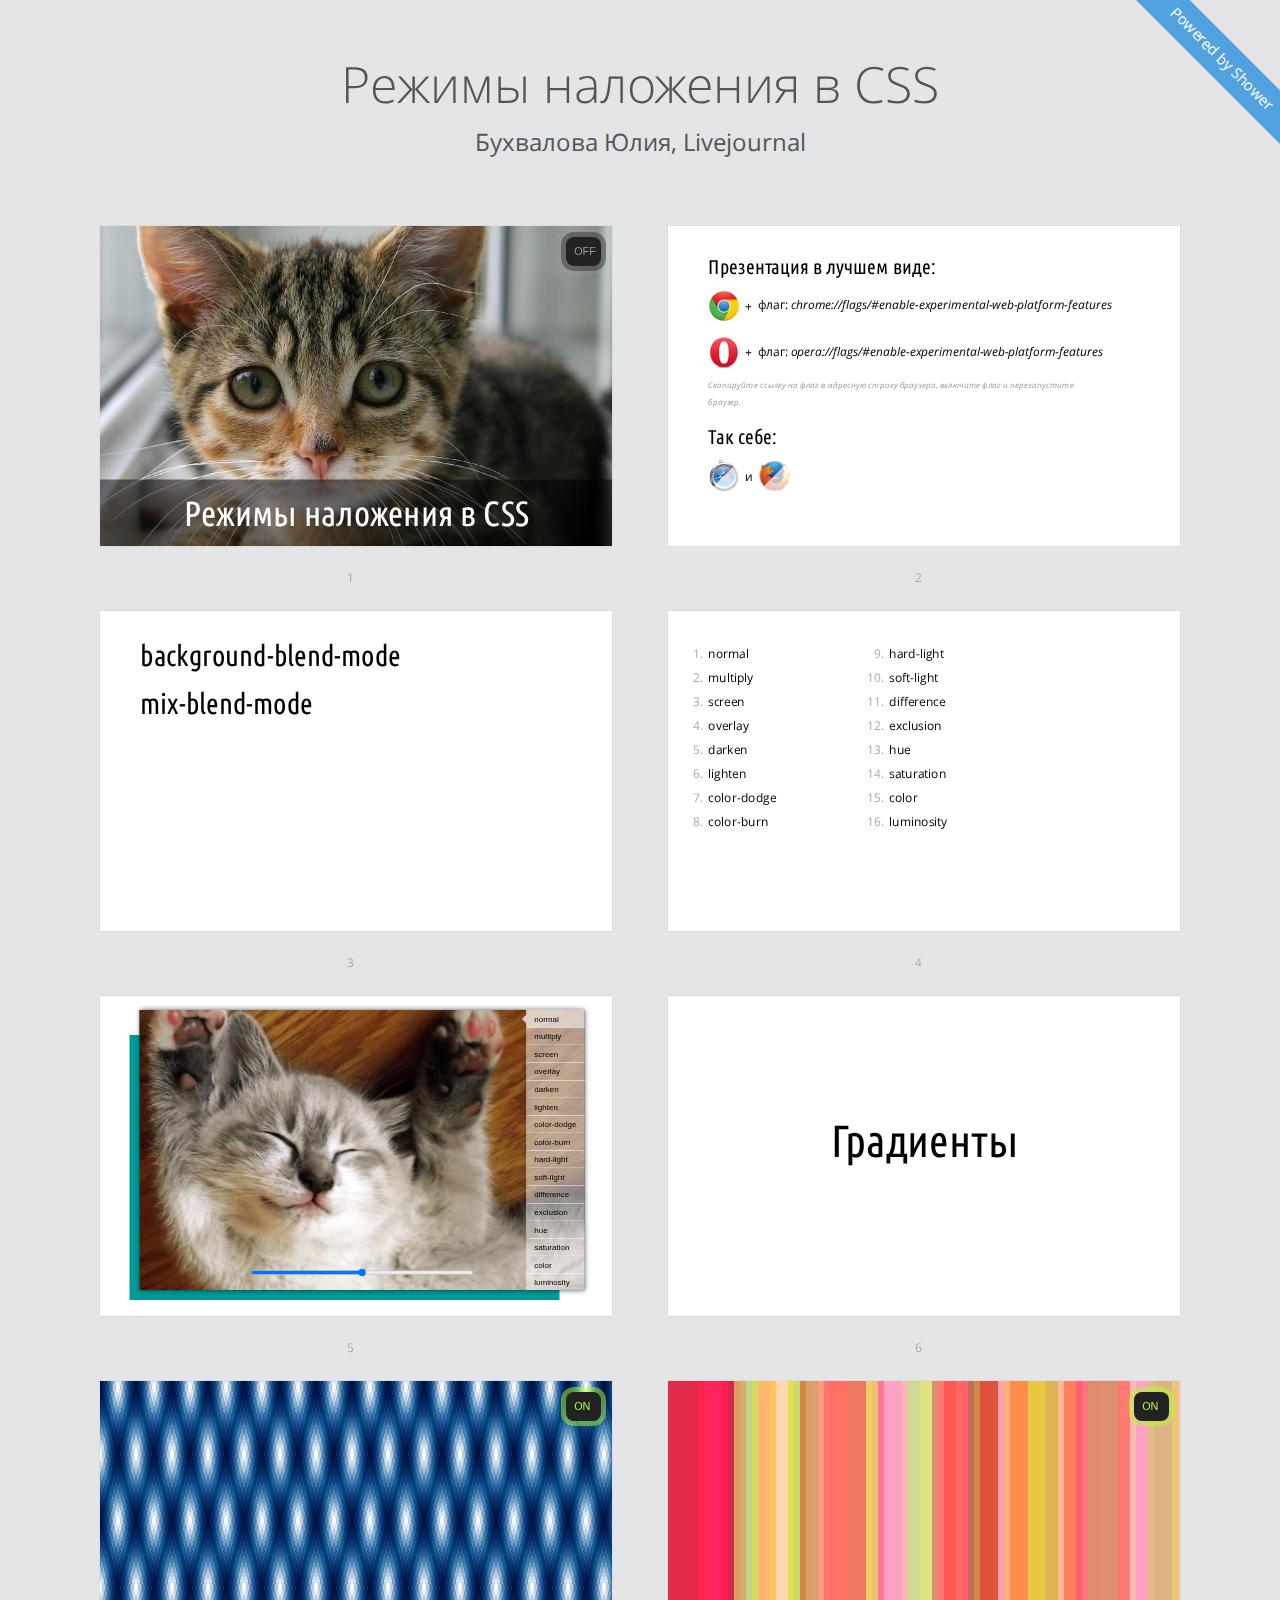
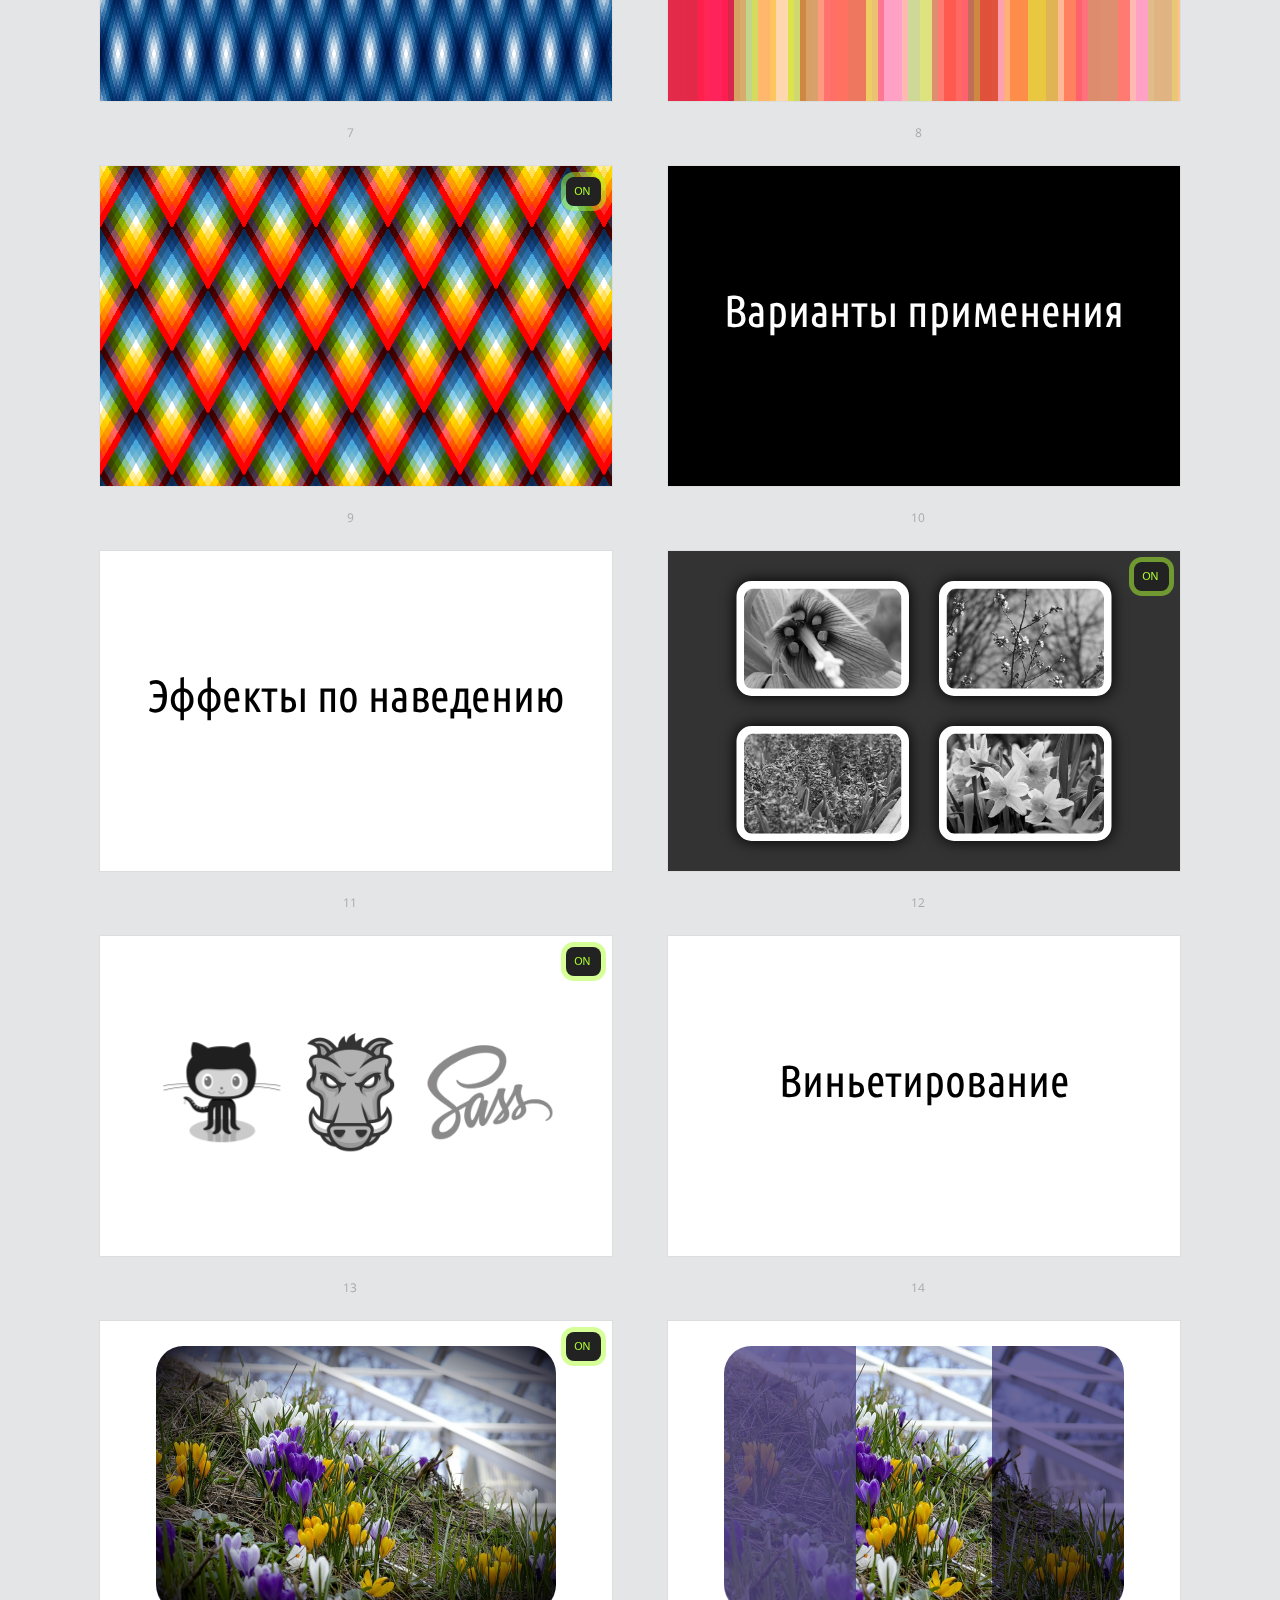
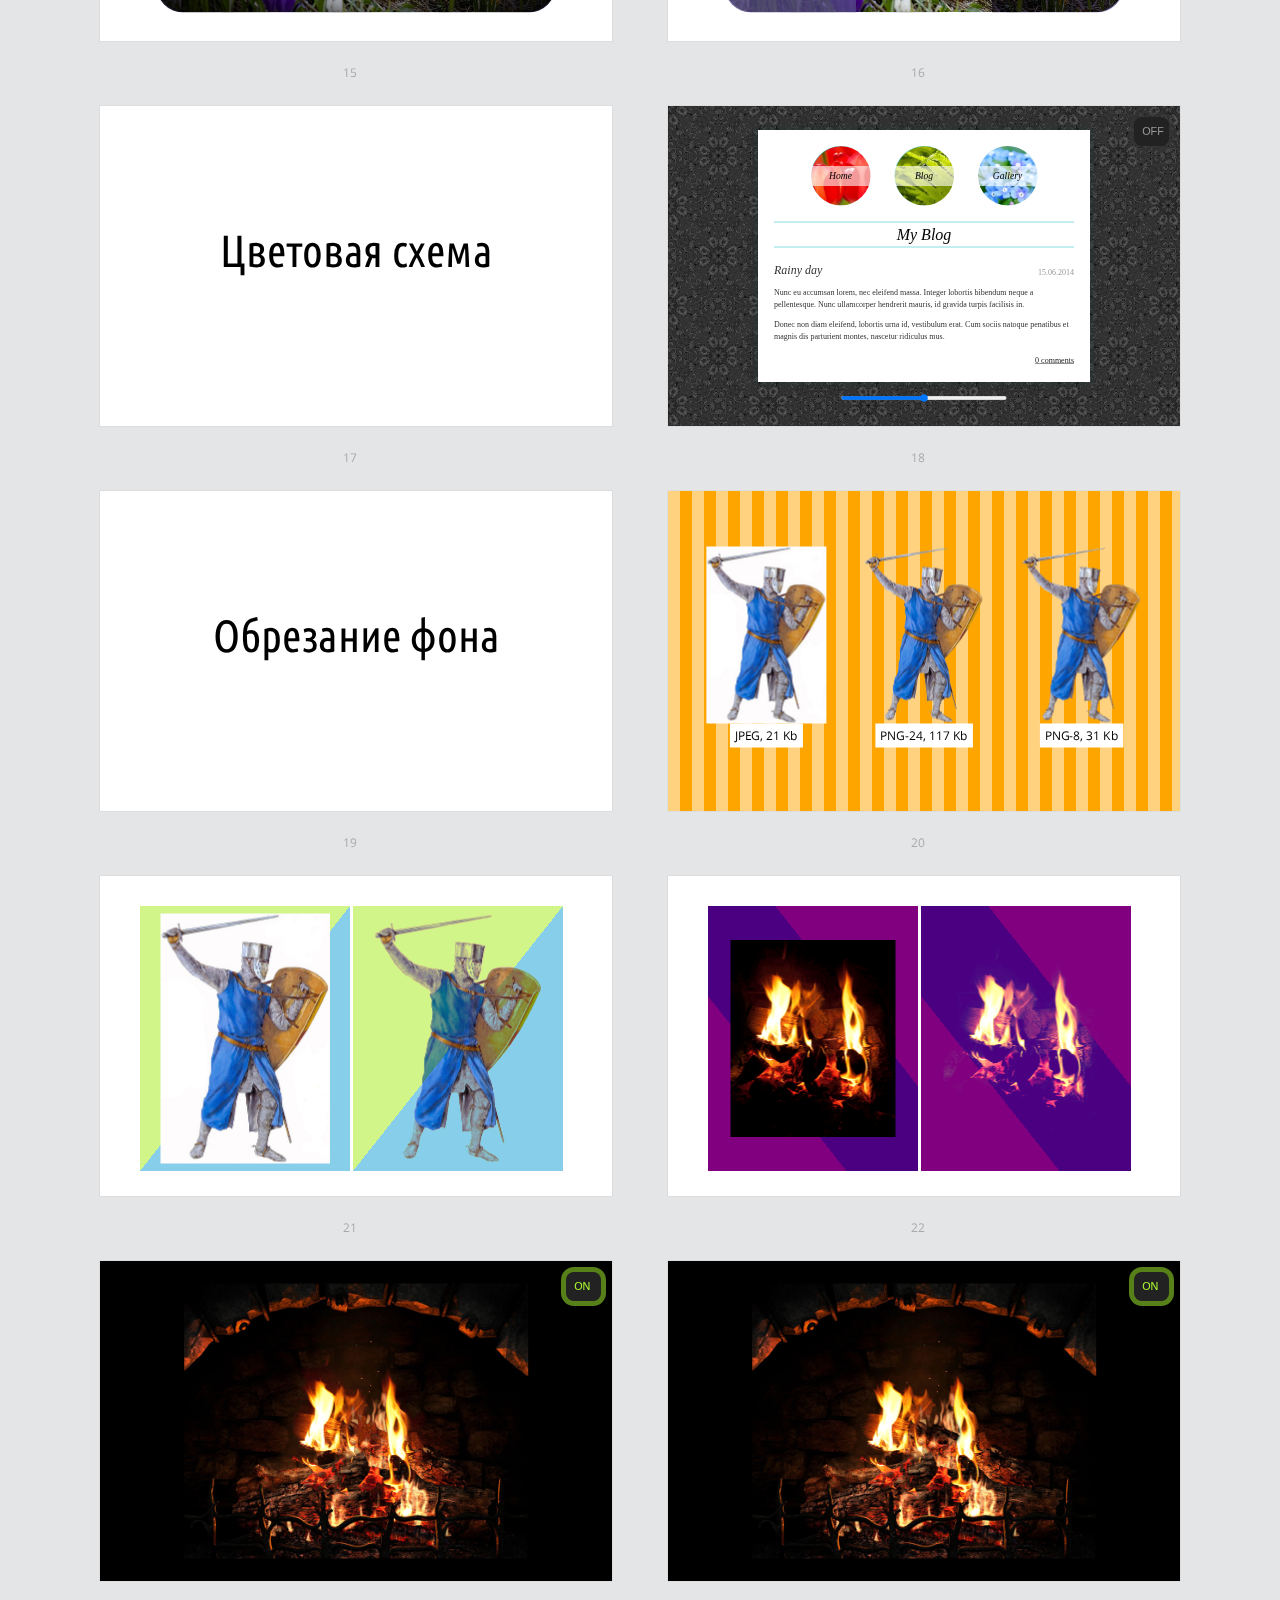
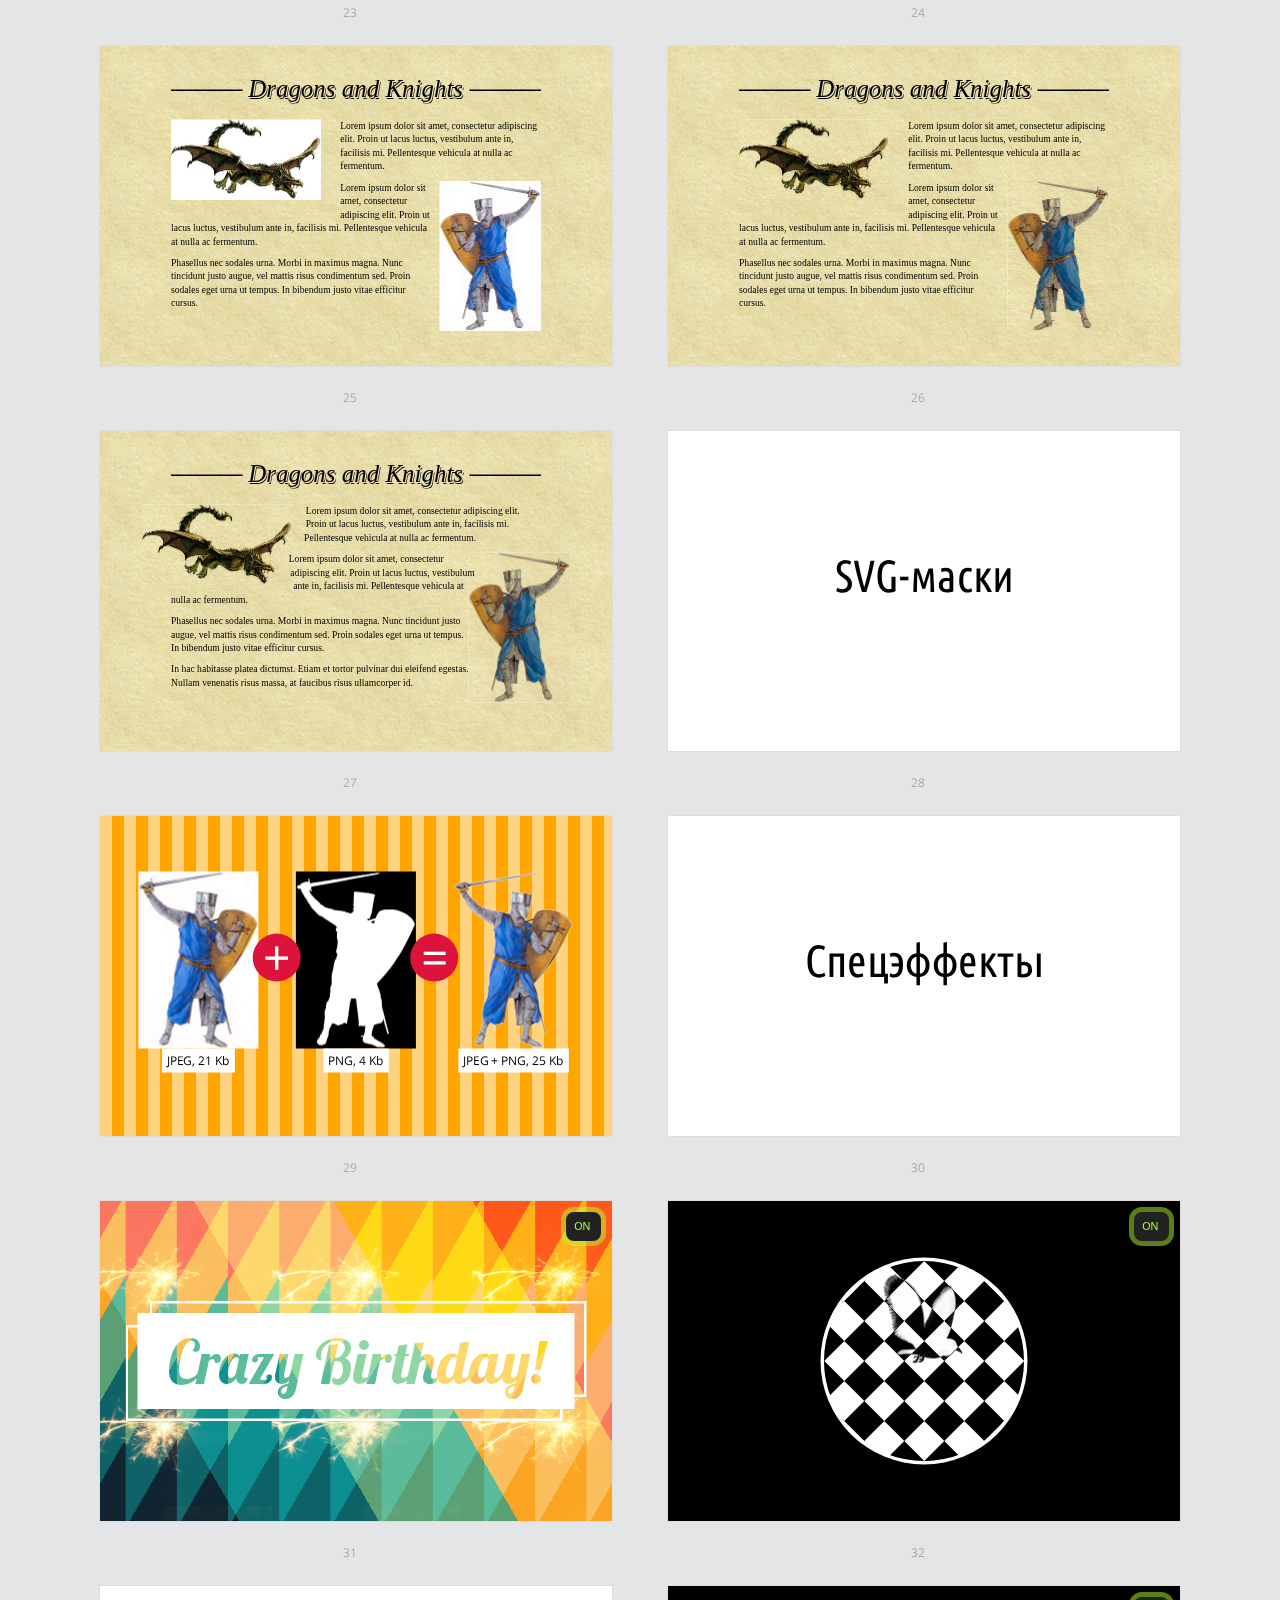
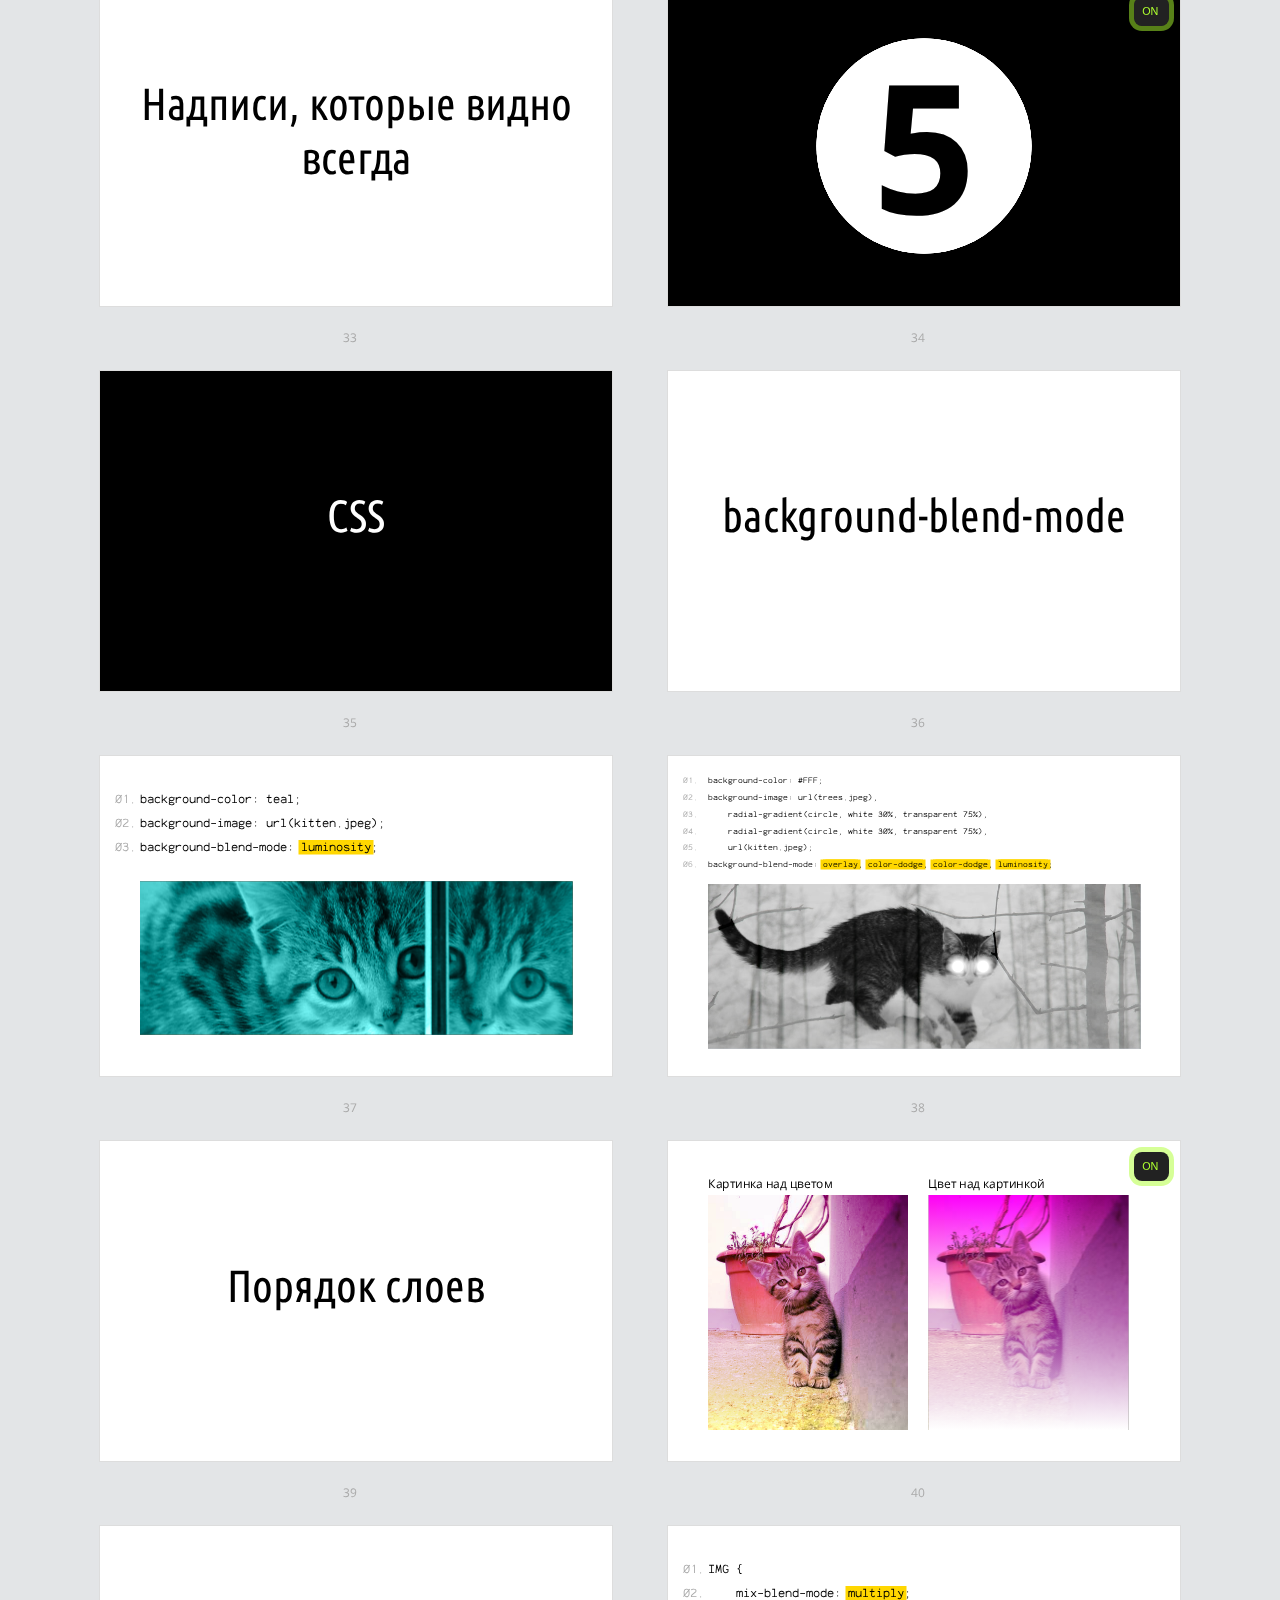
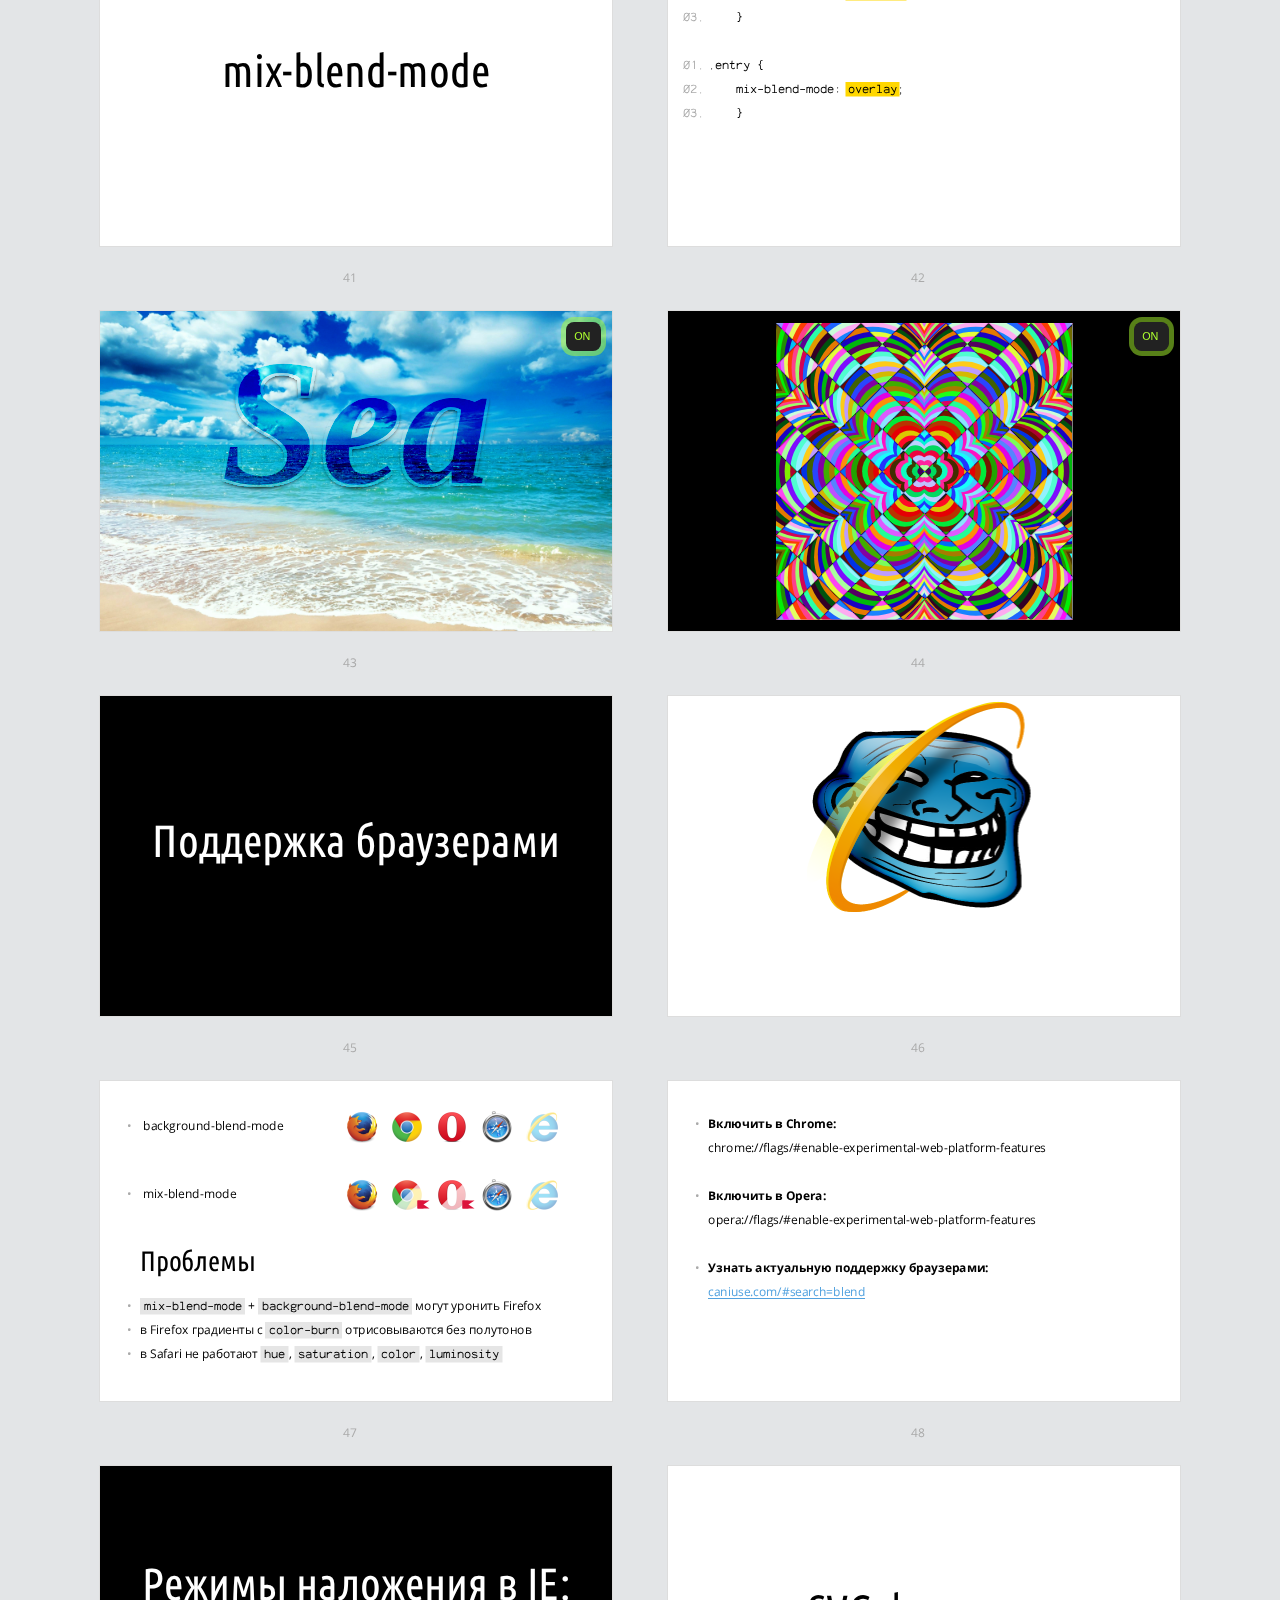
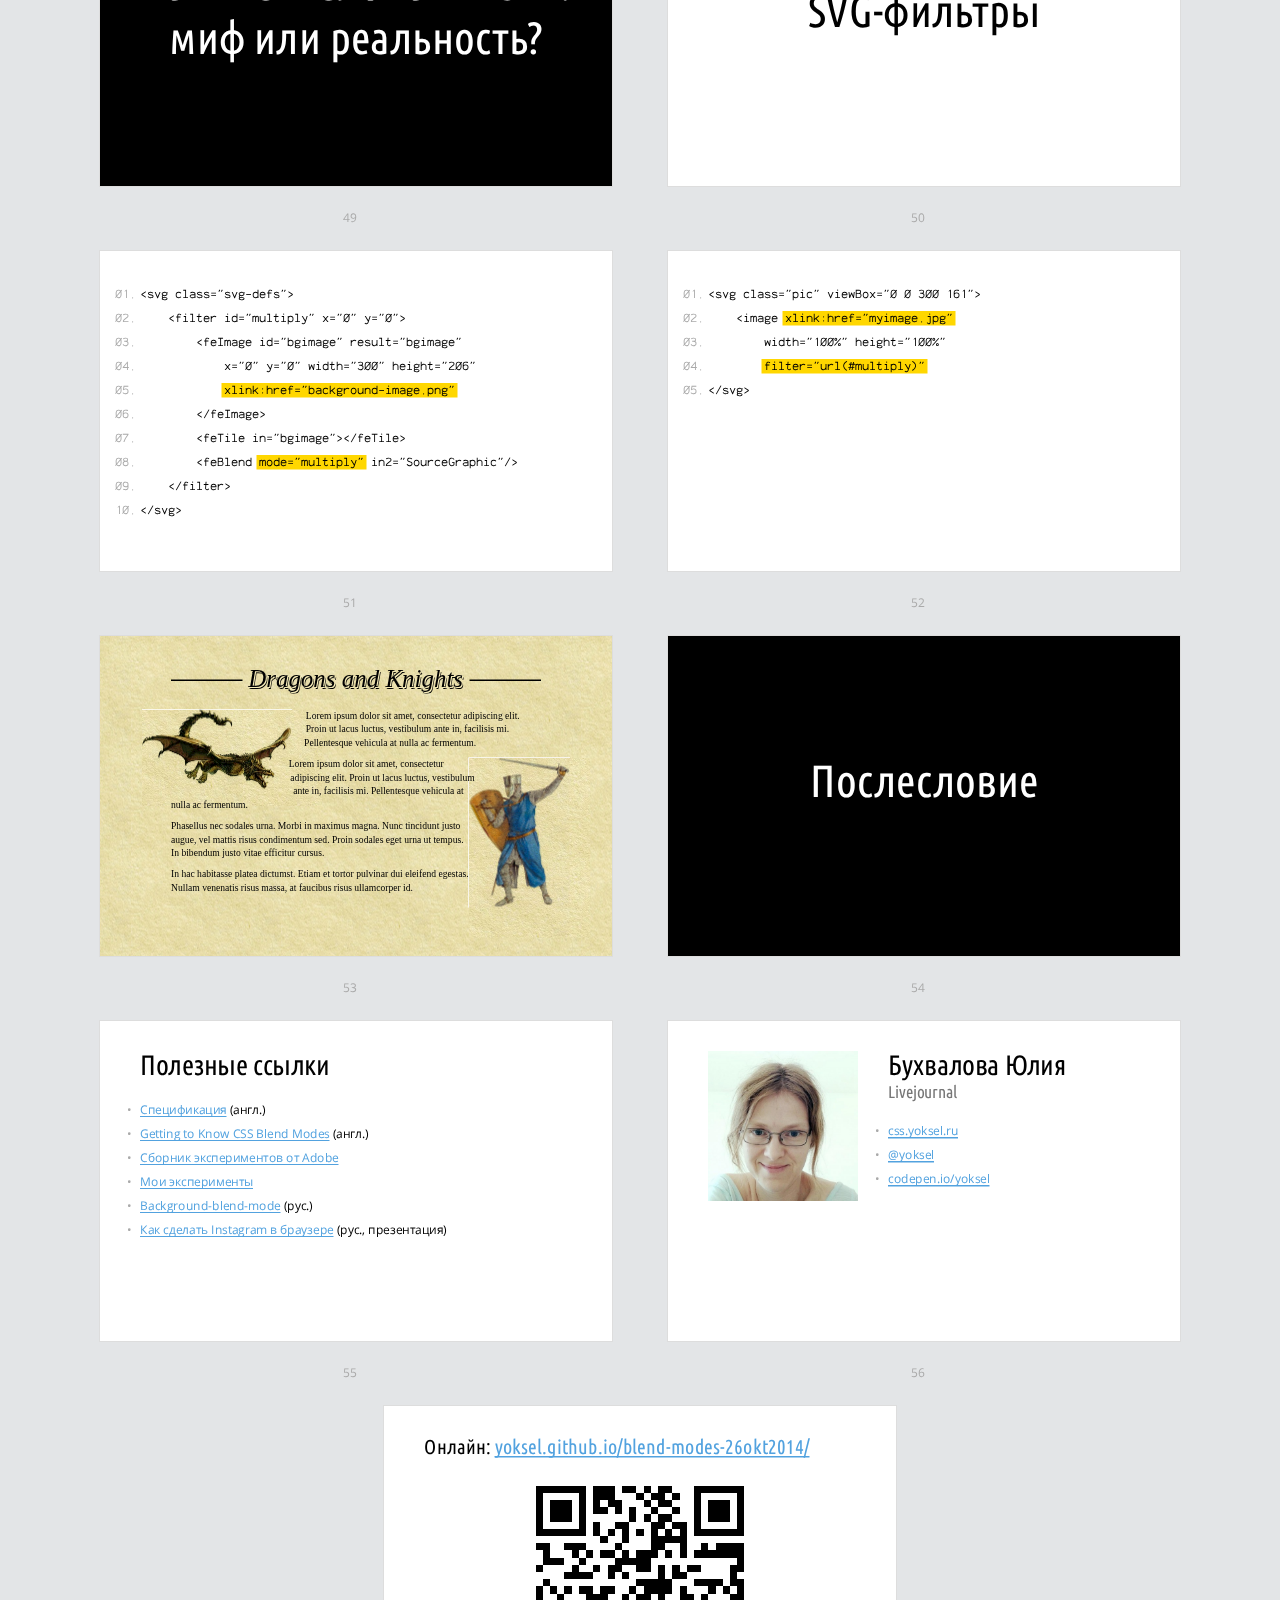
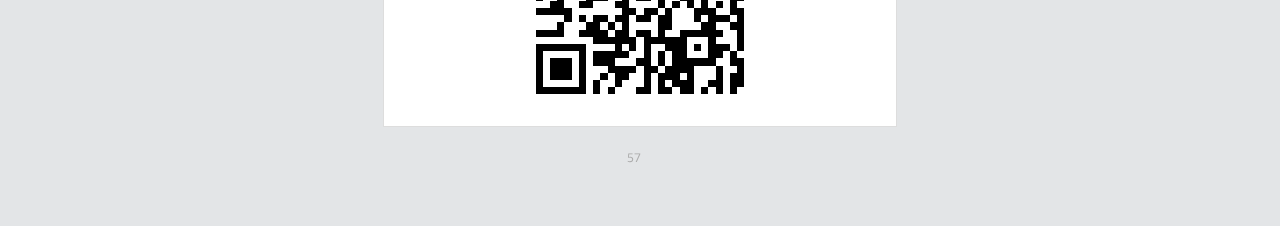
==== commit 8a433c78: "Save changes" ====
--- a/index.html
+++ b/index.html
@@ -1,4 +1,4 @@
-<!DOCTYPE HTML>
+
 <html lang="en"  id="show-tips">
 <head>
     <title>Режимы наложения в CSS</title>
@@ -23,6 +23,27 @@
 
     <section class="slide slide--imgcenter js-togglemode js-blendmode--off" id="Cover"><div>
         <h2 class="free-fly">Режимы наложения в CSS</h2>
+    </div></section>
+
+    <!-- Slide -->
+    <section class="slide slide--vlm"><div>
+        <div class="slide__content">
+            <h4>Презентация в лучшем виде:</h4>
+            <ul class="list--glasses">
+                <li>
+                    <span class="browser chrome"></span> <span class="list--glasses__sign">+</span> флаг: <i>chrome://flags/#enable-experimental-web-platform-features</i>
+                </li>
+                <li>
+                    <span class="browser opera"></span> <span class="list--glasses__sign">+</span> флаг: <i>opera://flags/#enable-experimental-web-platform-features</i>
+                </li>
+            </ul>
+            <p class="tooltip--glasses">Скопируйте ссылку на флаг в адресную строку браузера, включите флаг и&nbsp;перезапустите браузер.</p>
+            <h4>Так себе:</h4>
+            <ul class="list--glasses">
+                <li><span class="browser safari browser-partial"></span> <span class="list--glasses__sign">и</span> <span class="browser firefox browser-partial"></span>
+                </li>
+            </ul>
+        </div>
     </div></section>
 
     <!-- Slide -->
@@ -324,8 +345,14 @@
 
     <!-- Slide -->
     <section class="slide bg--dark js-togglemode"><div>
-        <div class="">
-        DEMO
+        <div class="demo-numbers">
+        <ul class="demo-numbers__list">
+          <li class="demo-numbers__item"><span>1</span></li>
+          <li class="demo-numbers__item next"><span>2</span></li>
+          <li class="demo-numbers__item next"><span>3</span></li>
+          <li class="demo-numbers__item next"><span>4</span></li>
+          <li class="demo-numbers__item next"><span>5</span></li>
+        </ul>
         </div>
     </div></section>
 
--- a/assets/css/style.css
+++ b/assets/css/style.css
@@ -450,6 +450,9 @@
   font-weight: bold;
   white-space: nowrap;
 }
+.list--glasses .browser {
+  margin-right: 0;
+}
 
 .list--support-stacks .browser {
   margin-right: 11px;
@@ -457,6 +460,10 @@
 
 .no-support {
   opacity: .5;
+}
+
+.browser-partial {
+  overflow: hidden;
 }
 
 .browser-flag:before {
@@ -472,6 +479,7 @@
   border-right-color: transparent;
 }
 
+.browser-partial:after,
 .browser-flag:after {
   content: "";
   position: absolute;
@@ -559,6 +567,35 @@
 }
 .safari-8:after {
   content: "8+";
+}
+
+.list--glasses {
+  margin: 0 0 1rem 0 !important;
+}
+
+.tooltip--glasses {
+  display: inline-block;
+  width: 800px;
+  margin: 0 0 2rem 0 !important;
+  font-size: .7em;
+  font-style: italic;
+  color: #999;
+}
+
+.list--glasses LI {
+  text-indent: 0 !important;
+}
+.list--glasses LI:before {
+  content: none !important;
+}
+
+.list--glasses LI + LI {
+  margin-top: 1.2em;
+}
+
+.list--glasses__sign {
+  position: relative;
+  padding: 0 .2em;
 }
 
 /*.ie8:before {
@@ -1379,6 +1416,56 @@
     background-position: 50% 95%, 0,0, 50% 50%, 50% 50%;
   }
 }
+.demo-numbers__list {
+  position: absolute;
+  top: 0;
+  right: 0;
+  bottom: 0;
+  left: 0;
+  margin: auto !important;
+  width: 400px;
+  height: 400px;
+}
+
+.demo-numbers__item {
+  position: absolute;
+  width: 100%;
+  height: 100%;
+  border-radius: 50%;
+  -webkit-box-shadow: 0 0 0 15px #FFF;
+  box-shadow: 0 0 0 15px #FFF;
+  text-align: center;
+  text-indent: 0 !important;
+  line-height: 390px;
+  background-color: #FFF;
+  /*text-shadow: 0 0 1em rgb(0,0,0);*/
+  background-position: center center;
+}
+.demo-numbers__item:before {
+  content: none !important;
+}
+.demo-numbers__item:nth-child(1) {
+  background-image: url(../img/demos/cells-bw.png);
+}
+.demo-numbers__item:nth-child(2) {
+  background-image: url(http://img-fotki.yandex.ru/get/5109/5091629.a2/0_85fc9_9d0b4fcd_XL);
+}
+.demo-numbers__item:nth-child(3) {
+  background-image: -webkit-linear-gradient(135deg, black 50%, white 50%);
+  background-image: linear-gradient(-45deg, black 50%, white 50%);
+  /*background-size: 3em 3em;*/
+}
+.demo-numbers__item:nth-child(4) {
+  background-image: url(http://img-fotki.yandex.ru/get/3001/5091629.a2/0_85de8_117f440f_L);
+}
+
+.demo-numbers__item SPAN {
+  mix-blend-mode: difference;
+  font-size: 15em;
+  font-weight: bold;
+  color: #FFF;
+}
+
 .list--steps {
   position: relative;
 }
@@ -1508,8 +1595,8 @@
   margin: auto;
   background: gold;
   border-radius: 50%;
-  -webkit-box-shadow: 0px 0px 0 0px #a0ff70, 0px 0px 0 0px #a0ff70, 0px -0px 0 0px #a0ff70, 0px -0px 0 0px #a0ff70, 0px 0 0 0px #a0ff70, 0px 0 0 0px #a0ff70, -3.558px 5.93px 0 3.95333px #cd38ff, 3.558px 5.93px 0 3.95333px #cd38ff, -3.558px -5.93px 0 3.95333px #cd38ff, 3.558px -5.93px 0 3.95333px #cd38ff, -7.116px 0 0 3.95333px #cd38ff, 7.116px 0 0 3.95333px #cd38ff, -7.116px 11.86px 0 7.90667px #cfff24, 7.116px 11.86px 0 7.90667px #cfff24, -7.116px -11.86px 0 7.90667px #cfff24, 7.116px -11.86px 0 7.90667px #cfff24, -14.232px 0 0 7.90667px #cfff24, 14.232px 0 0 7.90667px #cfff24, -10.674px 17.79px 0 11.86px #4124ff, 10.674px 17.79px 0 11.86px #4124ff, -10.674px -17.79px 0 11.86px #4124ff, 10.674px -17.79px 0 11.86px #4124ff, -21.348px 0 0 11.86px #4124ff, 21.348px 0 0 11.86px #4124ff, -14.232px 23.72px 0 15.81333px #0554ff, 14.232px 23.72px 0 15.81333px #0554ff, -14.232px -23.72px 0 15.81333px #0554ff, 14.232px -23.72px 0 15.81333px #0554ff, -28.464px 0 0 15.81333px #0554ff, 28.464px 0 0 15.81333px #0554ff, -17.79px 29.65px 0 19.76667px #ff61ef, 17.79px 29.65px 0 19.76667px #ff61ef, -17.79px -29.65px 0 19.76667px #ff61ef, 17.79px -29.65px 0 19.76667px #ff61ef, -35.58px 0 0 19.76667px #ff61ef, 35.58px 0 0 19.76667px #ff61ef, -21.348px 35.58px 0 23.72px #5a00e0, 21.348px 35.58px 0 23.72px #5a00e0, -21.348px -35.58px 0 23.72px #5a00e0, 21.348px -35.58px 0 23.72px #5a00e0, -42.696px 0 0 23.72px #5a00e0, 42.696px 0 0 23.72px #5a00e0, -24.906px 41.51px 0 27.67333px #00d9ff, 24.906px 41.51px 0 27.67333px #00d9ff, -24.906px -41.51px 0 27.67333px #00d9ff, 24.906px -41.51px 0 27.67333px #00d9ff, -49.812px 0 0 27.67333px #00d9ff, 49.812px 0 0 27.67333px #00d9ff, -28.464px 47.44px 0 31.62667px #1ac9ff, 28.464px 47.44px 0 31.62667px #1ac9ff, -28.464px -47.44px 0 31.62667px #1ac9ff, 28.464px -47.44px 0 31.62667px #1ac9ff, -56.928px 0 0 31.62667px #1ac9ff, 56.928px 0 0 31.62667px #1ac9ff, -32.022px 53.37px 0 35.58px #ffde24, 32.022px 53.37px 0 35.58px #ffde24, -32.022px -53.37px 0 35.58px #ffde24, 32.022px -53.37px 0 35.58px #ffde24, -64.044px 0 0 35.58px #ffde24, 64.044px 0 0 35.58px #ffde24, -35.58px 59.3px 0 39.53333px #a8fff3, 35.58px 59.3px 0 39.53333px #a8fff3, -35.58px -59.3px 0 39.53333px #a8fff3, 35.58px -59.3px 0 39.53333px #a8fff3, -71.16px 0 0 39.53333px #a8fff3, 71.16px 0 0 39.53333px #a8fff3, -39.138px 65.23px 0 43.48667px #7affab, 39.138px 65.23px 0 43.48667px #7affab, -39.138px -65.23px 0 43.48667px #7affab, 39.138px -65.23px 0 43.48667px #7affab, -78.276px 0 0 43.48667px #7affab, 78.276px 0 0 43.48667px #7affab, -42.696px 71.16px 0 47.44px #58ff0a, 42.696px 71.16px 0 47.44px #58ff0a, -42.696px -71.16px 0 47.44px #58ff0a, 42.696px -71.16px 0 47.44px #58ff0a, -85.392px 0 0 47.44px #58ff0a, 85.392px 0 0 47.44px #58ff0a, -46.254px 77.09px 0 51.39333px #cf00eb, 46.254px 77.09px 0 51.39333px #cf00eb, -46.254px -77.09px 0 51.39333px #cf00eb, 46.254px -77.09px 0 51.39333px #cf00eb, -92.508px 0 0 51.39333px #cf00eb, 92.508px 0 0 51.39333px #cf00eb, -49.812px 83.02px 0 55.34667px #ff42ca, 49.812px 83.02px 0 55.34667px #ff42ca, -49.812px -83.02px 0 55.34667px #ff42ca, 49.812px -83.02px 0 55.34667px #ff42ca, -99.624px 0 0 55.34667px #ff42ca, 99.624px 0 0 55.34667px #ff42ca, -53.37px 88.95px 0 59.3px #ff3dae, 53.37px 88.95px 0 59.3px #ff3dae, -53.37px -88.95px 0 59.3px #ff3dae, 53.37px -88.95px 0 59.3px #ff3dae, -106.74px 0 0 59.3px #ff3dae, 106.74px 0 0 59.3px #ff3dae, -56.928px 94.88px 0 63.25333px #fcff4d, 56.928px 94.88px 0 63.25333px #fcff4d, -56.928px -94.88px 0 63.25333px #fcff4d, 56.928px -94.88px 0 63.25333px #fcff4d, -113.856px 0 0 63.25333px #fcff4d, 113.856px 0 0 63.25333px #fcff4d, -60.486px 100.81px 0 67.20667px #c5c2ff, 60.486px 100.81px 0 67.20667px #c5c2ff, -60.486px -100.81px 0 67.20667px #c5c2ff, 60.486px -100.81px 0 67.20667px #c5c2ff, -120.972px 0 0 67.20667px #c5c2ff, 120.972px 0 0 67.20667px #c5c2ff, -64.044px 106.74px 0 71.16px #8af3ff, 64.044px 106.74px 0 71.16px #8af3ff, -64.044px -106.74px 0 71.16px #8af3ff, 64.044px -106.74px 0 71.16px #8af3ff, -128.088px 0 0 71.16px #8af3ff, 128.088px 0 0 71.16px #8af3ff, -67.602px 112.67px 0 75.11333px #ec3dff, 67.602px 112.67px 0 75.11333px #ec3dff, -67.602px -112.67px 0 75.11333px #ec3dff, 67.602px -112.67px 0 75.11333px #ec3dff, -135.204px 0 0 75.11333px #ec3dff, 135.204px 0 0 75.11333px #ec3dff, -71.16px 118.6px 0 79.06667px #dfff99, 71.16px 118.6px 0 79.06667px #dfff99, -71.16px -118.6px 0 79.06667px #dfff99, 71.16px -118.6px 0 79.06667px #dfff99, -142.32px 0 0 79.06667px #dfff99, 142.32px 0 0 79.06667px #dfff99, -74.718px 124.53px 0 83.02px #61ffa3, 74.718px 124.53px 0 83.02px #61ffa3, -74.718px -124.53px 0 83.02px #61ffa3, 74.718px -124.53px 0 83.02px #61ffa3, -149.436px 0 0 83.02px #61ffa3, 149.436px 0 0 83.02px #61ffa3, -78.276px 130.46px 0 86.97333px #ff2ec4, 78.276px 130.46px 0 86.97333px #ff2ec4, -78.276px -130.46px 0 86.97333px #ff2ec4, 78.276px -130.46px 0 86.97333px #ff2ec4, -156.552px 0 0 86.97333px #ff2ec4, 156.552px 0 0 86.97333px #ff2ec4, -81.834px 136.39px 0 90.92667px #ffff0a, 81.834px 136.39px 0 90.92667px #ffff0a, -81.834px -136.39px 0 90.92667px #ffff0a, 81.834px -136.39px 0 90.92667px #ffff0a, -163.668px 0 0 90.92667px #ffff0a, 163.668px 0 0 90.92667px #ffff0a, -85.392px 142.32px 0 94.88px #3888ff, 85.392px 142.32px 0 94.88px #3888ff, -85.392px -142.32px 0 94.88px #3888ff, 85.392px -142.32px 0 94.88px #3888ff, -170.784px 0 0 94.88px #3888ff, 170.784px 0 0 94.88px #3888ff, -88.95px 148.25px 0 98.83333px #1afff7, 88.95px 148.25px 0 98.83333px #1afff7, -88.95px -148.25px 0 98.83333px #1afff7, 88.95px -148.25px 0 98.83333px #1afff7, -177.9px 0 0 98.83333px #1afff7, 177.9px 0 0 98.83333px #1afff7, -92.508px 154.18px 0 102.78667px #571fff, 92.508px 154.18px 0 102.78667px #571fff, -92.508px -154.18px 0 102.78667px #571fff, 92.508px -154.18px 0 102.78667px #571fff, -185.016px 0 0 102.78667px #571fff, 185.016px 0 0 102.78667px #571fff, -96.066px 160.11px 0 106.74px #a8ecff, 96.066px 160.11px 0 106.74px #a8ecff, -96.066px -160.11px 0 106.74px #a8ecff, 96.066px -160.11px 0 106.74px #a8ecff, -192.132px 0 0 106.74px #a8ecff, 192.132px 0 0 106.74px #a8ecff, -99.624px 166.04px 0 110.69333px #99b9ff, 99.624px 166.04px 0 110.69333px #99b9ff, -99.624px -166.04px 0 110.69333px #99b9ff, 99.624px -166.04px 0 110.69333px #99b9ff, -199.248px 0 0 110.69333px #99b9ff, 199.248px 0 0 110.69333px #99b9ff, -103.182px 171.97px 0 114.64667px #f50035, 103.182px 171.97px 0 114.64667px #f50035, -103.182px -171.97px 0 114.64667px #f50035, 103.182px -171.97px 0 114.64667px #f50035, -206.364px 0 0 114.64667px #f50035, 206.364px 0 0 114.64667px #f50035, -106.74px 177.9px 0 118.6px #a3fcff, 106.74px 177.9px 0 118.6px #a3fcff, -106.74px -177.9px 0 118.6px #a3fcff, 106.74px -177.9px 0 118.6px #a3fcff, -213.48px 0 0 118.6px #a3fcff, 213.48px 0 0 118.6px #a3fcff, -110.298px 183.83px 0 122.55333px #ffec5c, 110.298px 183.83px 0 122.55333px #ffec5c, -110.298px -183.83px 0 122.55333px #ffec5c, 110.298px -183.83px 0 122.55333px #ffec5c, -220.596px 0 0 122.55333px #ffec5c, 220.596px 0 0 122.55333px #ffec5c, -113.856px 189.76px 0 126.50667px #61d7ff, 113.856px 189.76px 0 126.50667px #61d7ff, -113.856px -189.76px 0 126.50667px #61d7ff, 113.856px -189.76px 0 126.50667px #61d7ff, -227.712px 0 0 126.50667px #61d7ff, 227.712px 0 0 126.50667px #61d7ff, -117.414px 195.69px 0 130.46px #9fff75, 117.414px 195.69px 0 130.46px #9fff75, -117.414px -195.69px 0 130.46px #9fff75, 117.414px -195.69px 0 130.46px #9fff75, -234.828px 0 0 130.46px #9fff75, 234.828px 0 0 130.46px #9fff75, -120.972px 201.62px 0 134.41333px #ffe270, 120.972px 201.62px 0 134.41333px #ffe270, -120.972px -201.62px 0 134.41333px #ffe270, 120.972px -201.62px 0 134.41333px #ffe270, -241.944px 0 0 134.41333px #ffe270, 241.944px 0 0 134.41333px #ffe270, -124.53px 207.55px 0 138.36667px #0052eb, 124.53px 207.55px 0 138.36667px #0052eb, -124.53px -207.55px 0 138.36667px #0052eb, 124.53px -207.55px 0 138.36667px #0052eb, -249.06px 0 0 138.36667px #0052eb, 249.06px 0 0 138.36667px #0052eb, -128.088px 213.48px 0 142.32px #0affc2, 128.088px 213.48px 0 142.32px #0affc2, -128.088px -213.48px 0 142.32px #0affc2, 128.088px -213.48px 0 142.32px #0affc2, -256.176px 0 0 142.32px #0affc2, 256.176px 0 0 142.32px #0affc2, -131.646px 219.41px 0 146.27333px #66ff7a, 131.646px 219.41px 0 146.27333px #66ff7a, -131.646px -219.41px 0 146.27333px #66ff7a, 131.646px -219.41px 0 146.27333px #66ff7a, -263.292px 0 0 146.27333px #66ff7a, 263.292px 0 0 146.27333px #66ff7a, -135.204px 225.34px 0 150.22667px #c8c7ff, 135.204px 225.34px 0 150.22667px #c8c7ff, -135.204px -225.34px 0 150.22667px #c8c7ff, 135.204px -225.34px 0 150.22667px #c8c7ff, -270.408px 0 0 150.22667px #c8c7ff, 270.408px 0 0 150.22667px #c8c7ff, -138.762px 231.27px 0 154.18px #ff0a27, 138.762px 231.27px 0 154.18px #ff0a27, -138.762px -231.27px 0 154.18px #ff0a27, 138.762px -231.27px 0 154.18px #ff0a27, -277.524px 0 0 154.18px #ff0a27, 277.524px 0 0 154.18px #ff0a27, -142.32px 237.2px 0 158.13333px #ca75ff, 142.32px 237.2px 0 158.13333px #ca75ff, -142.32px -237.2px 0 158.13333px #ca75ff, 142.32px -237.2px 0 158.13333px #ca75ff, -284.64px 0 0 158.13333px #ca75ff, 284.64px 0 0 158.13333px #ca75ff, -145.878px 243.13px 0 162.08667px #99b6ff, 145.878px 243.13px 0 162.08667px #99b6ff, -145.878px -243.13px 0 162.08667px #99b6ff, 145.878px -243.13px 0 162.08667px #99b6ff, -291.756px 0 0 162.08667px #99b6ff, 291.756px 0 0 162.08667px #99b6ff, -149.436px 249.06px 0 166.04px #ff334b, 149.436px 249.06px 0 166.04px #ff334b, -149.436px -249.06px 0 166.04px #ff334b, 149.436px -249.06px 0 166.04px #ff334b, -298.872px 0 0 166.04px #ff334b, 298.872px 0 0 166.04px #ff334b, -152.994px 254.99px 0 169.99333px #70ffbc, 152.994px 254.99px 0 169.99333px #70ffbc, -152.994px -254.99px 0 169.99333px #70ffbc, 152.994px -254.99px 0 169.99333px #70ffbc, -305.988px 0 0 169.99333px #70ffbc, 305.988px 0 0 169.99333px #70ffbc, -156.552px 260.92px 0 173.94667px #0007db, 156.552px 260.92px 0 173.94667px #0007db, -156.552px -260.92px 0 173.94667px #0007db, 156.552px -260.92px 0 173.94667px #0007db, -313.104px 0 0 173.94667px #0007db, 313.104px 0 0 173.94667px #0007db, -160.11px 266.85px 0 177.9px #ff7866, 160.11px 266.85px 0 177.9px #ff7866, -160.11px -266.85px 0 177.9px #ff7866, 160.11px -266.85px 0 177.9px #ff7866, -320.22px 0 0 177.9px #ff7866, 320.22px 0 0 177.9px #ff7866, -163.668px 272.78px 0 181.85333px #66f500, 163.668px 272.78px 0 181.85333px #66f500, -163.668px -272.78px 0 181.85333px #66f500, 163.668px -272.78px 0 181.85333px #66f500, -327.336px 0 0 181.85333px #66f500, 327.336px 0 0 181.85333px #66f500, -167.226px 278.71px 0 185.80667px #00f5f1, 167.226px 278.71px 0 185.80667px #00f5f1, -167.226px -278.71px 0 185.80667px #00f5f1, 167.226px -278.71px 0 185.80667px #00f5f1, -334.452px 0 0 185.80667px #00f5f1, 334.452px 0 0 185.80667px #00f5f1, -170.784px 284.64px 0 189.76px #2effff, 170.784px 284.64px 0 189.76px #2effff, -170.784px -284.64px 0 189.76px #2effff, 170.784px -284.64px 0 189.76px #2effff, -341.568px 0 0 189.76px #2effff, 341.568px 0 0 189.76px #2effff, -174.342px 290.57px 0 193.71333px #33ff66, 174.342px 290.57px 0 193.71333px #33ff66, -174.342px -290.57px 0 193.71333px #33ff66, 174.342px -290.57px 0 193.71333px #33ff66, -348.684px 0 0 193.71333px #33ff66, 348.684px 0 0 193.71333px #33ff66;
-  box-shadow: 0px 0px 0 0px #a0ff70, 0px 0px 0 0px #a0ff70, 0px -0px 0 0px #a0ff70, 0px -0px 0 0px #a0ff70, 0px 0 0 0px #a0ff70, 0px 0 0 0px #a0ff70, -3.558px 5.93px 0 3.95333px #cd38ff, 3.558px 5.93px 0 3.95333px #cd38ff, -3.558px -5.93px 0 3.95333px #cd38ff, 3.558px -5.93px 0 3.95333px #cd38ff, -7.116px 0 0 3.95333px #cd38ff, 7.116px 0 0 3.95333px #cd38ff, -7.116px 11.86px 0 7.90667px #cfff24, 7.116px 11.86px 0 7.90667px #cfff24, -7.116px -11.86px 0 7.90667px #cfff24, 7.116px -11.86px 0 7.90667px #cfff24, -14.232px 0 0 7.90667px #cfff24, 14.232px 0 0 7.90667px #cfff24, -10.674px 17.79px 0 11.86px #4124ff, 10.674px 17.79px 0 11.86px #4124ff, -10.674px -17.79px 0 11.86px #4124ff, 10.674px -17.79px 0 11.86px #4124ff, -21.348px 0 0 11.86px #4124ff, 21.348px 0 0 11.86px #4124ff, -14.232px 23.72px 0 15.81333px #0554ff, 14.232px 23.72px 0 15.81333px #0554ff, -14.232px -23.72px 0 15.81333px #0554ff, 14.232px -23.72px 0 15.81333px #0554ff, -28.464px 0 0 15.81333px #0554ff, 28.464px 0 0 15.81333px #0554ff, -17.79px 29.65px 0 19.76667px #ff61ef, 17.79px 29.65px 0 19.76667px #ff61ef, -17.79px -29.65px 0 19.76667px #ff61ef, 17.79px -29.65px 0 19.76667px #ff61ef, -35.58px 0 0 19.76667px #ff61ef, 35.58px 0 0 19.76667px #ff61ef, -21.348px 35.58px 0 23.72px #5a00e0, 21.348px 35.58px 0 23.72px #5a00e0, -21.348px -35.58px 0 23.72px #5a00e0, 21.348px -35.58px 0 23.72px #5a00e0, -42.696px 0 0 23.72px #5a00e0, 42.696px 0 0 23.72px #5a00e0, -24.906px 41.51px 0 27.67333px #00d9ff, 24.906px 41.51px 0 27.67333px #00d9ff, -24.906px -41.51px 0 27.67333px #00d9ff, 24.906px -41.51px 0 27.67333px #00d9ff, -49.812px 0 0 27.67333px #00d9ff, 49.812px 0 0 27.67333px #00d9ff, -28.464px 47.44px 0 31.62667px #1ac9ff, 28.464px 47.44px 0 31.62667px #1ac9ff, -28.464px -47.44px 0 31.62667px #1ac9ff, 28.464px -47.44px 0 31.62667px #1ac9ff, -56.928px 0 0 31.62667px #1ac9ff, 56.928px 0 0 31.62667px #1ac9ff, -32.022px 53.37px 0 35.58px #ffde24, 32.022px 53.37px 0 35.58px #ffde24, -32.022px -53.37px 0 35.58px #ffde24, 32.022px -53.37px 0 35.58px #ffde24, -64.044px 0 0 35.58px #ffde24, 64.044px 0 0 35.58px #ffde24, -35.58px 59.3px 0 39.53333px #a8fff3, 35.58px 59.3px 0 39.53333px #a8fff3, -35.58px -59.3px 0 39.53333px #a8fff3, 35.58px -59.3px 0 39.53333px #a8fff3, -71.16px 0 0 39.53333px #a8fff3, 71.16px 0 0 39.53333px #a8fff3, -39.138px 65.23px 0 43.48667px #7affab, 39.138px 65.23px 0 43.48667px #7affab, -39.138px -65.23px 0 43.48667px #7affab, 39.138px -65.23px 0 43.48667px #7affab, -78.276px 0 0 43.48667px #7affab, 78.276px 0 0 43.48667px #7affab, -42.696px 71.16px 0 47.44px #58ff0a, 42.696px 71.16px 0 47.44px #58ff0a, -42.696px -71.16px 0 47.44px #58ff0a, 42.696px -71.16px 0 47.44px #58ff0a, -85.392px 0 0 47.44px #58ff0a, 85.392px 0 0 47.44px #58ff0a, -46.254px 77.09px 0 51.39333px #cf00eb, 46.254px 77.09px 0 51.39333px #cf00eb, -46.254px -77.09px 0 51.39333px #cf00eb, 46.254px -77.09px 0 51.39333px #cf00eb, -92.508px 0 0 51.39333px #cf00eb, 92.508px 0 0 51.39333px #cf00eb, -49.812px 83.02px 0 55.34667px #ff42ca, 49.812px 83.02px 0 55.34667px #ff42ca, -49.812px -83.02px 0 55.34667px #ff42ca, 49.812px -83.02px 0 55.34667px #ff42ca, -99.624px 0 0 55.34667px #ff42ca, 99.624px 0 0 55.34667px #ff42ca, -53.37px 88.95px 0 59.3px #ff3dae, 53.37px 88.95px 0 59.3px #ff3dae, -53.37px -88.95px 0 59.3px #ff3dae, 53.37px -88.95px 0 59.3px #ff3dae, -106.74px 0 0 59.3px #ff3dae, 106.74px 0 0 59.3px #ff3dae, -56.928px 94.88px 0 63.25333px #fcff4d, 56.928px 94.88px 0 63.25333px #fcff4d, -56.928px -94.88px 0 63.25333px #fcff4d, 56.928px -94.88px 0 63.25333px #fcff4d, -113.856px 0 0 63.25333px #fcff4d, 113.856px 0 0 63.25333px #fcff4d, -60.486px 100.81px 0 67.20667px #c5c2ff, 60.486px 100.81px 0 67.20667px #c5c2ff, -60.486px -100.81px 0 67.20667px #c5c2ff, 60.486px -100.81px 0 67.20667px #c5c2ff, -120.972px 0 0 67.20667px #c5c2ff, 120.972px 0 0 67.20667px #c5c2ff, -64.044px 106.74px 0 71.16px #8af3ff, 64.044px 106.74px 0 71.16px #8af3ff, -64.044px -106.74px 0 71.16px #8af3ff, 64.044px -106.74px 0 71.16px #8af3ff, -128.088px 0 0 71.16px #8af3ff, 128.088px 0 0 71.16px #8af3ff, -67.602px 112.67px 0 75.11333px #ec3dff, 67.602px 112.67px 0 75.11333px #ec3dff, -67.602px -112.67px 0 75.11333px #ec3dff, 67.602px -112.67px 0 75.11333px #ec3dff, -135.204px 0 0 75.11333px #ec3dff, 135.204px 0 0 75.11333px #ec3dff, -71.16px 118.6px 0 79.06667px #dfff99, 71.16px 118.6px 0 79.06667px #dfff99, -71.16px -118.6px 0 79.06667px #dfff99, 71.16px -118.6px 0 79.06667px #dfff99, -142.32px 0 0 79.06667px #dfff99, 142.32px 0 0 79.06667px #dfff99, -74.718px 124.53px 0 83.02px #61ffa3, 74.718px 124.53px 0 83.02px #61ffa3, -74.718px -124.53px 0 83.02px #61ffa3, 74.718px -124.53px 0 83.02px #61ffa3, -149.436px 0 0 83.02px #61ffa3, 149.436px 0 0 83.02px #61ffa3, -78.276px 130.46px 0 86.97333px #ff2ec4, 78.276px 130.46px 0 86.97333px #ff2ec4, -78.276px -130.46px 0 86.97333px #ff2ec4, 78.276px -130.46px 0 86.97333px #ff2ec4, -156.552px 0 0 86.97333px #ff2ec4, 156.552px 0 0 86.97333px #ff2ec4, -81.834px 136.39px 0 90.92667px #ffff0a, 81.834px 136.39px 0 90.92667px #ffff0a, -81.834px -136.39px 0 90.92667px #ffff0a, 81.834px -136.39px 0 90.92667px #ffff0a, -163.668px 0 0 90.92667px #ffff0a, 163.668px 0 0 90.92667px #ffff0a, -85.392px 142.32px 0 94.88px #3888ff, 85.392px 142.32px 0 94.88px #3888ff, -85.392px -142.32px 0 94.88px #3888ff, 85.392px -142.32px 0 94.88px #3888ff, -170.784px 0 0 94.88px #3888ff, 170.784px 0 0 94.88px #3888ff, -88.95px 148.25px 0 98.83333px #1afff7, 88.95px 148.25px 0 98.83333px #1afff7, -88.95px -148.25px 0 98.83333px #1afff7, 88.95px -148.25px 0 98.83333px #1afff7, -177.9px 0 0 98.83333px #1afff7, 177.9px 0 0 98.83333px #1afff7, -92.508px 154.18px 0 102.78667px #571fff, 92.508px 154.18px 0 102.78667px #571fff, -92.508px -154.18px 0 102.78667px #571fff, 92.508px -154.18px 0 102.78667px #571fff, -185.016px 0 0 102.78667px #571fff, 185.016px 0 0 102.78667px #571fff, -96.066px 160.11px 0 106.74px #a8ecff, 96.066px 160.11px 0 106.74px #a8ecff, -96.066px -160.11px 0 106.74px #a8ecff, 96.066px -160.11px 0 106.74px #a8ecff, -192.132px 0 0 106.74px #a8ecff, 192.132px 0 0 106.74px #a8ecff, -99.624px 166.04px 0 110.69333px #99b9ff, 99.624px 166.04px 0 110.69333px #99b9ff, -99.624px -166.04px 0 110.69333px #99b9ff, 99.624px -166.04px 0 110.69333px #99b9ff, -199.248px 0 0 110.69333px #99b9ff, 199.248px 0 0 110.69333px #99b9ff, -103.182px 171.97px 0 114.64667px #f50035, 103.182px 171.97px 0 114.64667px #f50035, -103.182px -171.97px 0 114.64667px #f50035, 103.182px -171.97px 0 114.64667px #f50035, -206.364px 0 0 114.64667px #f50035, 206.364px 0 0 114.64667px #f50035, -106.74px 177.9px 0 118.6px #a3fcff, 106.74px 177.9px 0 118.6px #a3fcff, -106.74px -177.9px 0 118.6px #a3fcff, 106.74px -177.9px 0 118.6px #a3fcff, -213.48px 0 0 118.6px #a3fcff, 213.48px 0 0 118.6px #a3fcff, -110.298px 183.83px 0 122.55333px #ffec5c, 110.298px 183.83px 0 122.55333px #ffec5c, -110.298px -183.83px 0 122.55333px #ffec5c, 110.298px -183.83px 0 122.55333px #ffec5c, -220.596px 0 0 122.55333px #ffec5c, 220.596px 0 0 122.55333px #ffec5c, -113.856px 189.76px 0 126.50667px #61d7ff, 113.856px 189.76px 0 126.50667px #61d7ff, -113.856px -189.76px 0 126.50667px #61d7ff, 113.856px -189.76px 0 126.50667px #61d7ff, -227.712px 0 0 126.50667px #61d7ff, 227.712px 0 0 126.50667px #61d7ff, -117.414px 195.69px 0 130.46px #9fff75, 117.414px 195.69px 0 130.46px #9fff75, -117.414px -195.69px 0 130.46px #9fff75, 117.414px -195.69px 0 130.46px #9fff75, -234.828px 0 0 130.46px #9fff75, 234.828px 0 0 130.46px #9fff75, -120.972px 201.62px 0 134.41333px #ffe270, 120.972px 201.62px 0 134.41333px #ffe270, -120.972px -201.62px 0 134.41333px #ffe270, 120.972px -201.62px 0 134.41333px #ffe270, -241.944px 0 0 134.41333px #ffe270, 241.944px 0 0 134.41333px #ffe270, -124.53px 207.55px 0 138.36667px #0052eb, 124.53px 207.55px 0 138.36667px #0052eb, -124.53px -207.55px 0 138.36667px #0052eb, 124.53px -207.55px 0 138.36667px #0052eb, -249.06px 0 0 138.36667px #0052eb, 249.06px 0 0 138.36667px #0052eb, -128.088px 213.48px 0 142.32px #0affc2, 128.088px 213.48px 0 142.32px #0affc2, -128.088px -213.48px 0 142.32px #0affc2, 128.088px -213.48px 0 142.32px #0affc2, -256.176px 0 0 142.32px #0affc2, 256.176px 0 0 142.32px #0affc2, -131.646px 219.41px 0 146.27333px #66ff7a, 131.646px 219.41px 0 146.27333px #66ff7a, -131.646px -219.41px 0 146.27333px #66ff7a, 131.646px -219.41px 0 146.27333px #66ff7a, -263.292px 0 0 146.27333px #66ff7a, 263.292px 0 0 146.27333px #66ff7a, -135.204px 225.34px 0 150.22667px #c8c7ff, 135.204px 225.34px 0 150.22667px #c8c7ff, -135.204px -225.34px 0 150.22667px #c8c7ff, 135.204px -225.34px 0 150.22667px #c8c7ff, -270.408px 0 0 150.22667px #c8c7ff, 270.408px 0 0 150.22667px #c8c7ff, -138.762px 231.27px 0 154.18px #ff0a27, 138.762px 231.27px 0 154.18px #ff0a27, -138.762px -231.27px 0 154.18px #ff0a27, 138.762px -231.27px 0 154.18px #ff0a27, -277.524px 0 0 154.18px #ff0a27, 277.524px 0 0 154.18px #ff0a27, -142.32px 237.2px 0 158.13333px #ca75ff, 142.32px 237.2px 0 158.13333px #ca75ff, -142.32px -237.2px 0 158.13333px #ca75ff, 142.32px -237.2px 0 158.13333px #ca75ff, -284.64px 0 0 158.13333px #ca75ff, 284.64px 0 0 158.13333px #ca75ff, -145.878px 243.13px 0 162.08667px #99b6ff, 145.878px 243.13px 0 162.08667px #99b6ff, -145.878px -243.13px 0 162.08667px #99b6ff, 145.878px -243.13px 0 162.08667px #99b6ff, -291.756px 0 0 162.08667px #99b6ff, 291.756px 0 0 162.08667px #99b6ff, -149.436px 249.06px 0 166.04px #ff334b, 149.436px 249.06px 0 166.04px #ff334b, -149.436px -249.06px 0 166.04px #ff334b, 149.436px -249.06px 0 166.04px #ff334b, -298.872px 0 0 166.04px #ff334b, 298.872px 0 0 166.04px #ff334b, -152.994px 254.99px 0 169.99333px #70ffbc, 152.994px 254.99px 0 169.99333px #70ffbc, -152.994px -254.99px 0 169.99333px #70ffbc, 152.994px -254.99px 0 169.99333px #70ffbc, -305.988px 0 0 169.99333px #70ffbc, 305.988px 0 0 169.99333px #70ffbc, -156.552px 260.92px 0 173.94667px #0007db, 156.552px 260.92px 0 173.94667px #0007db, -156.552px -260.92px 0 173.94667px #0007db, 156.552px -260.92px 0 173.94667px #0007db, -313.104px 0 0 173.94667px #0007db, 313.104px 0 0 173.94667px #0007db, -160.11px 266.85px 0 177.9px #ff7866, 160.11px 266.85px 0 177.9px #ff7866, -160.11px -266.85px 0 177.9px #ff7866, 160.11px -266.85px 0 177.9px #ff7866, -320.22px 0 0 177.9px #ff7866, 320.22px 0 0 177.9px #ff7866, -163.668px 272.78px 0 181.85333px #66f500, 163.668px 272.78px 0 181.85333px #66f500, -163.668px -272.78px 0 181.85333px #66f500, 163.668px -272.78px 0 181.85333px #66f500, -327.336px 0 0 181.85333px #66f500, 327.336px 0 0 181.85333px #66f500, -167.226px 278.71px 0 185.80667px #00f5f1, 167.226px 278.71px 0 185.80667px #00f5f1, -167.226px -278.71px 0 185.80667px #00f5f1, 167.226px -278.71px 0 185.80667px #00f5f1, -334.452px 0 0 185.80667px #00f5f1, 334.452px 0 0 185.80667px #00f5f1, -170.784px 284.64px 0 189.76px #2effff, 170.784px 284.64px 0 189.76px #2effff, -170.784px -284.64px 0 189.76px #2effff, 170.784px -284.64px 0 189.76px #2effff, -341.568px 0 0 189.76px #2effff, 341.568px 0 0 189.76px #2effff, -174.342px 290.57px 0 193.71333px #33ff66, 174.342px 290.57px 0 193.71333px #33ff66, -174.342px -290.57px 0 193.71333px #33ff66, 174.342px -290.57px 0 193.71333px #33ff66, -348.684px 0 0 193.71333px #33ff66, 348.684px 0 0 193.71333px #33ff66;
+  -webkit-box-shadow: 0px 0px 0 0px #fad900, 0px 0px 0 0px #fad900, 0px -0px 0 0px #fad900, 0px -0px 0 0px #fad900, 0px 0 0 0px #fad900, 0px 0 0 0px #fad900, -3.558px 5.93px 0 3.95333px #b5ffa8, 3.558px 5.93px 0 3.95333px #b5ffa8, -3.558px -5.93px 0 3.95333px #b5ffa8, 3.558px -5.93px 0 3.95333px #b5ffa8, -7.116px 0 0 3.95333px #b5ffa8, 7.116px 0 0 3.95333px #b5ffa8, -7.116px 11.86px 0 7.90667px #ff24a0, 7.116px 11.86px 0 7.90667px #ff24a0, -7.116px -11.86px 0 7.90667px #ff24a0, 7.116px -11.86px 0 7.90667px #ff24a0, -14.232px 0 0 7.90667px #ff24a0, 14.232px 0 0 7.90667px #ff24a0, -10.674px 17.79px 0 11.86px #c2c3ff, 10.674px 17.79px 0 11.86px #c2c3ff, -10.674px -17.79px 0 11.86px #c2c3ff, 10.674px -17.79px 0 11.86px #c2c3ff, -21.348px 0 0 11.86px #c2c3ff, 21.348px 0 0 11.86px #c2c3ff, -14.232px 23.72px 0 15.81333px #f00040, 14.232px 23.72px 0 15.81333px #f00040, -14.232px -23.72px 0 15.81333px #f00040, 14.232px -23.72px 0 15.81333px #f00040, -28.464px 0 0 15.81333px #f00040, 28.464px 0 0 15.81333px #f00040, -17.79px 29.65px 0 19.76667px #00db63, 17.79px 29.65px 0 19.76667px #00db63, -17.79px -29.65px 0 19.76667px #00db63, 17.79px -29.65px 0 19.76667px #00db63, -35.58px 0 0 19.76667px #00db63, 35.58px 0 0 19.76667px #00db63, -21.348px 35.58px 0 23.72px #bdd2ff, 21.348px 35.58px 0 23.72px #bdd2ff, -21.348px -35.58px 0 23.72px #bdd2ff, 21.348px -35.58px 0 23.72px #bdd2ff, -42.696px 0 0 23.72px #bdd2ff, 42.696px 0 0 23.72px #bdd2ff, -24.906px 41.51px 0 27.67333px #00f5d8, 24.906px 41.51px 0 27.67333px #00f5d8, -24.906px -41.51px 0 27.67333px #00f5d8, 24.906px -41.51px 0 27.67333px #00f5d8, -49.812px 0 0 27.67333px #00f5d8, 49.812px 0 0 27.67333px #00f5d8, -28.464px 47.44px 0 31.62667px #2436ff, 28.464px 47.44px 0 31.62667px #2436ff, -28.464px -47.44px 0 31.62667px #2436ff, 28.464px -47.44px 0 31.62667px #2436ff, -56.928px 0 0 31.62667px #2436ff, 56.928px 0 0 31.62667px #2436ff, -32.022px 53.37px 0 35.58px #1afffb, 32.022px 53.37px 0 35.58px #1afffb, -32.022px -53.37px 0 35.58px #1afffb, 32.022px -53.37px 0 35.58px #1afffb, -64.044px 0 0 35.58px #1afffb, 64.044px 0 0 35.58px #1afffb, -35.58px 59.3px 0 39.53333px #47cbff, 35.58px 59.3px 0 39.53333px #47cbff, -35.58px -59.3px 0 39.53333px #47cbff, 35.58px -59.3px 0 39.53333px #47cbff, -71.16px 0 0 39.53333px #47cbff, 71.16px 0 0 39.53333px #47cbff, -39.138px 65.23px 0 43.48667px #ff14c4, 39.138px 65.23px 0 43.48667px #ff14c4, -39.138px -65.23px 0 43.48667px #ff14c4, 39.138px -65.23px 0 43.48667px #ff14c4, -78.276px 0 0 43.48667px #ff14c4, 78.276px 0 0 43.48667px #ff14c4, -42.696px 71.16px 0 47.44px #8ae8ff, 42.696px 71.16px 0 47.44px #8ae8ff, -42.696px -71.16px 0 47.44px #8ae8ff, 42.696px -71.16px 0 47.44px #8ae8ff, -85.392px 0 0 47.44px #8ae8ff, 85.392px 0 0 47.44px #8ae8ff, -46.254px 77.09px 0 51.39333px #de5cff, 46.254px 77.09px 0 51.39333px #de5cff, -46.254px -77.09px 0 51.39333px #de5cff, 46.254px -77.09px 0 51.39333px #de5cff, -92.508px 0 0 51.39333px #de5cff, 92.508px 0 0 51.39333px #de5cff, -49.812px 83.02px 0 55.34667px #24ff99, 49.812px 83.02px 0 55.34667px #24ff99, -49.812px -83.02px 0 55.34667px #24ff99, 49.812px -83.02px 0 55.34667px #24ff99, -99.624px 0 0 55.34667px #24ff99, 99.624px 0 0 55.34667px #24ff99, -53.37px 88.95px 0 59.3px #ff910a, 53.37px 88.95px 0 59.3px #ff910a, -53.37px -88.95px 0 59.3px #ff910a, 53.37px -88.95px 0 59.3px #ff910a, -106.74px 0 0 59.3px #ff910a, 106.74px 0 0 59.3px #ff910a, -56.928px 94.88px 0 63.25333px #e200e6, 56.928px 94.88px 0 63.25333px #e200e6, -56.928px -94.88px 0 63.25333px #e200e6, 56.928px -94.88px 0 63.25333px #e200e6, -113.856px 0 0 63.25333px #e200e6, 113.856px 0 0 63.25333px #e200e6, -60.486px 100.81px 0 67.20667px #5786ff, 60.486px 100.81px 0 67.20667px #5786ff, -60.486px -100.81px 0 67.20667px #5786ff, 60.486px -100.81px 0 67.20667px #5786ff, -120.972px 0 0 67.20667px #5786ff, 120.972px 0 0 67.20667px #5786ff, -64.044px 106.74px 0 71.16px #bf52ff, 64.044px 106.74px 0 71.16px #bf52ff, -64.044px -106.74px 0 71.16px #bf52ff, 64.044px -106.74px 0 71.16px #bf52ff, -128.088px 0 0 71.16px #bf52ff, 128.088px 0 0 71.16px #bf52ff, -67.602px 112.67px 0 75.11333px #7cff5c, 67.602px 112.67px 0 75.11333px #7cff5c, -67.602px -112.67px 0 75.11333px #7cff5c, 67.602px -112.67px 0 75.11333px #7cff5c, -135.204px 0 0 75.11333px #7cff5c, 135.204px 0 0 75.11333px #7cff5c, -71.16px 118.6px 0 79.06667px #d6ba00, 71.16px 118.6px 0 79.06667px #d6ba00, -71.16px -118.6px 0 79.06667px #d6ba00, 71.16px -118.6px 0 79.06667px #d6ba00, -142.32px 0 0 79.06667px #d6ba00, 142.32px 0 0 79.06667px #d6ba00, -74.718px 124.53px 0 83.02px #be9eff, 74.718px 124.53px 0 83.02px #be9eff, -74.718px -124.53px 0 83.02px #be9eff, 74.718px -124.53px 0 83.02px #be9eff, -149.436px 0 0 83.02px #be9eff, 149.436px 0 0 83.02px #be9eff, -78.276px 130.46px 0 86.97333px #ffcd1a, 78.276px 130.46px 0 86.97333px #ffcd1a, -78.276px -130.46px 0 86.97333px #ffcd1a, 78.276px -130.46px 0 86.97333px #ffcd1a, -156.552px 0 0 86.97333px #ffcd1a, 156.552px 0 0 86.97333px #ffcd1a, -81.834px 136.39px 0 90.92667px #94f3ff, 81.834px 136.39px 0 90.92667px #94f3ff, -81.834px -136.39px 0 90.92667px #94f3ff, 81.834px -136.39px 0 90.92667px #94f3ff, -163.668px 0 0 90.92667px #94f3ff, 163.668px 0 0 90.92667px #94f3ff, -85.392px 142.32px 0 94.88px #52ffd1, 85.392px 142.32px 0 94.88px #52ffd1, -85.392px -142.32px 0 94.88px #52ffd1, 85.392px -142.32px 0 94.88px #52ffd1, -170.784px 0 0 94.88px #52ffd1, 170.784px 0 0 94.88px #52ffd1, -88.95px 148.25px 0 98.83333px #7f0fff, 88.95px 148.25px 0 98.83333px #7f0fff, -88.95px -148.25px 0 98.83333px #7f0fff, 88.95px -148.25px 0 98.83333px #7f0fff, -177.9px 0 0 98.83333px #7f0fff, 177.9px 0 0 98.83333px #7f0fff, -92.508px 154.18px 0 102.78667px #abff9e, 92.508px 154.18px 0 102.78667px #abff9e, -92.508px -154.18px 0 102.78667px #abff9e, 92.508px -154.18px 0 102.78667px #abff9e, -185.016px 0 0 102.78667px #abff9e, 185.016px 0 0 102.78667px #abff9e, -96.066px 160.11px 0 106.74px #ff47f3, 96.066px 160.11px 0 106.74px #ff47f3, -96.066px -160.11px 0 106.74px #ff47f3, 96.066px -160.11px 0 106.74px #ff47f3, -192.132px 0 0 106.74px #ff47f3, 192.132px 0 0 106.74px #ff47f3, -99.624px 166.04px 0 110.69333px #e5ff3d, 99.624px 166.04px 0 110.69333px #e5ff3d, -99.624px -166.04px 0 110.69333px #e5ff3d, 99.624px -166.04px 0 110.69333px #e5ff3d, -199.248px 0 0 110.69333px #e5ff3d, 199.248px 0 0 110.69333px #e5ff3d, -103.182px 171.97px 0 114.64667px #1a85ff, 103.182px 171.97px 0 114.64667px #1a85ff, -103.182px -171.97px 0 114.64667px #1a85ff, 103.182px -171.97px 0 114.64667px #1a85ff, -206.364px 0 0 114.64667px #1a85ff, 206.364px 0 0 114.64667px #1a85ff, -106.74px 177.9px 0 118.6px #ffadf1, 106.74px 177.9px 0 118.6px #ffadf1, -106.74px -177.9px 0 118.6px #ffadf1, 106.74px -177.9px 0 118.6px #ffadf1, -213.48px 0 0 118.6px #ffadf1, 213.48px 0 0 118.6px #ffadf1, -110.298px 183.83px 0 122.55333px #ccffda, 110.298px 183.83px 0 122.55333px #ccffda, -110.298px -183.83px 0 122.55333px #ccffda, 110.298px -183.83px 0 122.55333px #ccffda, -220.596px 0 0 122.55333px #ccffda, 220.596px 0 0 122.55333px #ccffda, -113.856px 189.76px 0 126.50667px #1f66ff, 113.856px 189.76px 0 126.50667px #1f66ff, -113.856px -189.76px 0 126.50667px #1f66ff, 113.856px -189.76px 0 126.50667px #1f66ff, -227.712px 0 0 126.50667px #1f66ff, 227.712px 0 0 126.50667px #1f66ff, -117.414px 195.69px 0 130.46px #d60056, 117.414px 195.69px 0 130.46px #d60056, -117.414px -195.69px 0 130.46px #d60056, 117.414px -195.69px 0 130.46px #d60056, -234.828px 0 0 130.46px #d60056, 234.828px 0 0 130.46px #d60056, -120.972px 201.62px 0 134.41333px #a1ff6b, 120.972px 201.62px 0 134.41333px #a1ff6b, -120.972px -201.62px 0 134.41333px #a1ff6b, 120.972px -201.62px 0 134.41333px #a1ff6b, -241.944px 0 0 134.41333px #a1ff6b, 241.944px 0 0 134.41333px #a1ff6b, -124.53px 207.55px 0 138.36667px #ff428e, 124.53px 207.55px 0 138.36667px #ff428e, -124.53px -207.55px 0 138.36667px #ff428e, 124.53px -207.55px 0 138.36667px #ff428e, -249.06px 0 0 138.36667px #ff428e, 249.06px 0 0 138.36667px #ff428e, -128.088px 213.48px 0 142.32px #ff3f05, 128.088px 213.48px 0 142.32px #ff3f05, -128.088px -213.48px 0 142.32px #ff3f05, 128.088px -213.48px 0 142.32px #ff3f05, -256.176px 0 0 142.32px #ff3f05, 256.176px 0 0 142.32px #ff3f05, -131.646px 219.41px 0 146.27333px #e7ff61, 131.646px 219.41px 0 146.27333px #e7ff61, -131.646px -219.41px 0 146.27333px #e7ff61, 131.646px -219.41px 0 146.27333px #e7ff61, -263.292px 0 0 146.27333px #e7ff61, 263.292px 0 0 146.27333px #e7ff61, -135.204px 225.34px 0 150.22667px #de70ff, 135.204px 225.34px 0 150.22667px #de70ff, -135.204px -225.34px 0 150.22667px #de70ff, 135.204px -225.34px 0 150.22667px #de70ff, -270.408px 0 0 150.22667px #de70ff, 270.408px 0 0 150.22667px #de70ff, -138.762px 231.27px 0 154.18px #ff0ffb, 138.762px 231.27px 0 154.18px #ff0ffb, -138.762px -231.27px 0 154.18px #ff0ffb, 138.762px -231.27px 0 154.18px #ff0ffb, -277.524px 0 0 154.18px #ff0ffb, 277.524px 0 0 154.18px #ff0ffb, -142.32px 237.2px 0 158.13333px #8f94ff, 142.32px 237.2px 0 158.13333px #8f94ff, -142.32px -237.2px 0 158.13333px #8f94ff, 142.32px -237.2px 0 158.13333px #8f94ff, -284.64px 0 0 158.13333px #8f94ff, 284.64px 0 0 158.13333px #8f94ff, -145.878px 243.13px 0 162.08667px #adc7ff, 145.878px 243.13px 0 162.08667px #adc7ff, -145.878px -243.13px 0 162.08667px #adc7ff, 145.878px -243.13px 0 162.08667px #adc7ff, -291.756px 0 0 162.08667px #adc7ff, 291.756px 0 0 162.08667px #adc7ff, -149.436px 249.06px 0 166.04px #e00000, 149.436px 249.06px 0 166.04px #e00000, -149.436px -249.06px 0 166.04px #e00000, 149.436px -249.06px 0 166.04px #e00000, -298.872px 0 0 166.04px #e00000, 298.872px 0 0 166.04px #e00000, -152.994px 254.99px 0 169.99333px #7100db, 152.994px 254.99px 0 169.99333px #7100db, -152.994px -254.99px 0 169.99333px #7100db, 152.994px -254.99px 0 169.99333px #7100db, -305.988px 0 0 169.99333px #7100db, 305.988px 0 0 169.99333px #7100db, -156.552px 260.92px 0 173.94667px #d600a8, 156.552px 260.92px 0 173.94667px #d600a8, -156.552px -260.92px 0 173.94667px #d600a8, 156.552px -260.92px 0 173.94667px #d600a8, -313.104px 0 0 173.94667px #d600a8, 313.104px 0 0 173.94667px #d600a8, -160.11px 266.85px 0 177.9px #e866ff, 160.11px 266.85px 0 177.9px #e866ff, -160.11px -266.85px 0 177.9px #e866ff, 160.11px -266.85px 0 177.9px #e866ff, -320.22px 0 0 177.9px #e866ff, 320.22px 0 0 177.9px #e866ff, -163.668px 272.78px 0 181.85333px #00d647, 163.668px 272.78px 0 181.85333px #00d647, -163.668px -272.78px 0 181.85333px #00d647, 163.668px -272.78px 0 181.85333px #00d647, -327.336px 0 0 181.85333px #00d647, 327.336px 0 0 181.85333px #00d647, -167.226px 278.71px 0 185.80667px #ffe02e, 167.226px 278.71px 0 185.80667px #ffe02e, -167.226px -278.71px 0 185.80667px #ffe02e, 167.226px -278.71px 0 185.80667px #ffe02e, -334.452px 0 0 185.80667px #ffe02e, 334.452px 0 0 185.80667px #ffe02e, -170.784px 284.64px 0 189.76px #ff144f, 170.784px 284.64px 0 189.76px #ff144f, -170.784px -284.64px 0 189.76px #ff144f, 170.784px -284.64px 0 189.76px #ff144f, -341.568px 0 0 189.76px #ff144f, 341.568px 0 0 189.76px #ff144f, -174.342px 290.57px 0 193.71333px #f59b00, 174.342px 290.57px 0 193.71333px #f59b00, -174.342px -290.57px 0 193.71333px #f59b00, 174.342px -290.57px 0 193.71333px #f59b00, -348.684px 0 0 193.71333px #f59b00, 348.684px 0 0 193.71333px #f59b00;
+  box-shadow: 0px 0px 0 0px #fad900, 0px 0px 0 0px #fad900, 0px -0px 0 0px #fad900, 0px -0px 0 0px #fad900, 0px 0 0 0px #fad900, 0px 0 0 0px #fad900, -3.558px 5.93px 0 3.95333px #b5ffa8, 3.558px 5.93px 0 3.95333px #b5ffa8, -3.558px -5.93px 0 3.95333px #b5ffa8, 3.558px -5.93px 0 3.95333px #b5ffa8, -7.116px 0 0 3.95333px #b5ffa8, 7.116px 0 0 3.95333px #b5ffa8, -7.116px 11.86px 0 7.90667px #ff24a0, 7.116px 11.86px 0 7.90667px #ff24a0, -7.116px -11.86px 0 7.90667px #ff24a0, 7.116px -11.86px 0 7.90667px #ff24a0, -14.232px 0 0 7.90667px #ff24a0, 14.232px 0 0 7.90667px #ff24a0, -10.674px 17.79px 0 11.86px #c2c3ff, 10.674px 17.79px 0 11.86px #c2c3ff, -10.674px -17.79px 0 11.86px #c2c3ff, 10.674px -17.79px 0 11.86px #c2c3ff, -21.348px 0 0 11.86px #c2c3ff, 21.348px 0 0 11.86px #c2c3ff, -14.232px 23.72px 0 15.81333px #f00040, 14.232px 23.72px 0 15.81333px #f00040, -14.232px -23.72px 0 15.81333px #f00040, 14.232px -23.72px 0 15.81333px #f00040, -28.464px 0 0 15.81333px #f00040, 28.464px 0 0 15.81333px #f00040, -17.79px 29.65px 0 19.76667px #00db63, 17.79px 29.65px 0 19.76667px #00db63, -17.79px -29.65px 0 19.76667px #00db63, 17.79px -29.65px 0 19.76667px #00db63, -35.58px 0 0 19.76667px #00db63, 35.58px 0 0 19.76667px #00db63, -21.348px 35.58px 0 23.72px #bdd2ff, 21.348px 35.58px 0 23.72px #bdd2ff, -21.348px -35.58px 0 23.72px #bdd2ff, 21.348px -35.58px 0 23.72px #bdd2ff, -42.696px 0 0 23.72px #bdd2ff, 42.696px 0 0 23.72px #bdd2ff, -24.906px 41.51px 0 27.67333px #00f5d8, 24.906px 41.51px 0 27.67333px #00f5d8, -24.906px -41.51px 0 27.67333px #00f5d8, 24.906px -41.51px 0 27.67333px #00f5d8, -49.812px 0 0 27.67333px #00f5d8, 49.812px 0 0 27.67333px #00f5d8, -28.464px 47.44px 0 31.62667px #2436ff, 28.464px 47.44px 0 31.62667px #2436ff, -28.464px -47.44px 0 31.62667px #2436ff, 28.464px -47.44px 0 31.62667px #2436ff, -56.928px 0 0 31.62667px #2436ff, 56.928px 0 0 31.62667px #2436ff, -32.022px 53.37px 0 35.58px #1afffb, 32.022px 53.37px 0 35.58px #1afffb, -32.022px -53.37px 0 35.58px #1afffb, 32.022px -53.37px 0 35.58px #1afffb, -64.044px 0 0 35.58px #1afffb, 64.044px 0 0 35.58px #1afffb, -35.58px 59.3px 0 39.53333px #47cbff, 35.58px 59.3px 0 39.53333px #47cbff, -35.58px -59.3px 0 39.53333px #47cbff, 35.58px -59.3px 0 39.53333px #47cbff, -71.16px 0 0 39.53333px #47cbff, 71.16px 0 0 39.53333px #47cbff, -39.138px 65.23px 0 43.48667px #ff14c4, 39.138px 65.23px 0 43.48667px #ff14c4, -39.138px -65.23px 0 43.48667px #ff14c4, 39.138px -65.23px 0 43.48667px #ff14c4, -78.276px 0 0 43.48667px #ff14c4, 78.276px 0 0 43.48667px #ff14c4, -42.696px 71.16px 0 47.44px #8ae8ff, 42.696px 71.16px 0 47.44px #8ae8ff, -42.696px -71.16px 0 47.44px #8ae8ff, 42.696px -71.16px 0 47.44px #8ae8ff, -85.392px 0 0 47.44px #8ae8ff, 85.392px 0 0 47.44px #8ae8ff, -46.254px 77.09px 0 51.39333px #de5cff, 46.254px 77.09px 0 51.39333px #de5cff, -46.254px -77.09px 0 51.39333px #de5cff, 46.254px -77.09px 0 51.39333px #de5cff, -92.508px 0 0 51.39333px #de5cff, 92.508px 0 0 51.39333px #de5cff, -49.812px 83.02px 0 55.34667px #24ff99, 49.812px 83.02px 0 55.34667px #24ff99, -49.812px -83.02px 0 55.34667px #24ff99, 49.812px -83.02px 0 55.34667px #24ff99, -99.624px 0 0 55.34667px #24ff99, 99.624px 0 0 55.34667px #24ff99, -53.37px 88.95px 0 59.3px #ff910a, 53.37px 88.95px 0 59.3px #ff910a, -53.37px -88.95px 0 59.3px #ff910a, 53.37px -88.95px 0 59.3px #ff910a, -106.74px 0 0 59.3px #ff910a, 106.74px 0 0 59.3px #ff910a, -56.928px 94.88px 0 63.25333px #e200e6, 56.928px 94.88px 0 63.25333px #e200e6, -56.928px -94.88px 0 63.25333px #e200e6, 56.928px -94.88px 0 63.25333px #e200e6, -113.856px 0 0 63.25333px #e200e6, 113.856px 0 0 63.25333px #e200e6, -60.486px 100.81px 0 67.20667px #5786ff, 60.486px 100.81px 0 67.20667px #5786ff, -60.486px -100.81px 0 67.20667px #5786ff, 60.486px -100.81px 0 67.20667px #5786ff, -120.972px 0 0 67.20667px #5786ff, 120.972px 0 0 67.20667px #5786ff, -64.044px 106.74px 0 71.16px #bf52ff, 64.044px 106.74px 0 71.16px #bf52ff, -64.044px -106.74px 0 71.16px #bf52ff, 64.044px -106.74px 0 71.16px #bf52ff, -128.088px 0 0 71.16px #bf52ff, 128.088px 0 0 71.16px #bf52ff, -67.602px 112.67px 0 75.11333px #7cff5c, 67.602px 112.67px 0 75.11333px #7cff5c, -67.602px -112.67px 0 75.11333px #7cff5c, 67.602px -112.67px 0 75.11333px #7cff5c, -135.204px 0 0 75.11333px #7cff5c, 135.204px 0 0 75.11333px #7cff5c, -71.16px 118.6px 0 79.06667px #d6ba00, 71.16px 118.6px 0 79.06667px #d6ba00, -71.16px -118.6px 0 79.06667px #d6ba00, 71.16px -118.6px 0 79.06667px #d6ba00, -142.32px 0 0 79.06667px #d6ba00, 142.32px 0 0 79.06667px #d6ba00, -74.718px 124.53px 0 83.02px #be9eff, 74.718px 124.53px 0 83.02px #be9eff, -74.718px -124.53px 0 83.02px #be9eff, 74.718px -124.53px 0 83.02px #be9eff, -149.436px 0 0 83.02px #be9eff, 149.436px 0 0 83.02px #be9eff, -78.276px 130.46px 0 86.97333px #ffcd1a, 78.276px 130.46px 0 86.97333px #ffcd1a, -78.276px -130.46px 0 86.97333px #ffcd1a, 78.276px -130.46px 0 86.97333px #ffcd1a, -156.552px 0 0 86.97333px #ffcd1a, 156.552px 0 0 86.97333px #ffcd1a, -81.834px 136.39px 0 90.92667px #94f3ff, 81.834px 136.39px 0 90.92667px #94f3ff, -81.834px -136.39px 0 90.92667px #94f3ff, 81.834px -136.39px 0 90.92667px #94f3ff, -163.668px 0 0 90.92667px #94f3ff, 163.668px 0 0 90.92667px #94f3ff, -85.392px 142.32px 0 94.88px #52ffd1, 85.392px 142.32px 0 94.88px #52ffd1, -85.392px -142.32px 0 94.88px #52ffd1, 85.392px -142.32px 0 94.88px #52ffd1, -170.784px 0 0 94.88px #52ffd1, 170.784px 0 0 94.88px #52ffd1, -88.95px 148.25px 0 98.83333px #7f0fff, 88.95px 148.25px 0 98.83333px #7f0fff, -88.95px -148.25px 0 98.83333px #7f0fff, 88.95px -148.25px 0 98.83333px #7f0fff, -177.9px 0 0 98.83333px #7f0fff, 177.9px 0 0 98.83333px #7f0fff, -92.508px 154.18px 0 102.78667px #abff9e, 92.508px 154.18px 0 102.78667px #abff9e, -92.508px -154.18px 0 102.78667px #abff9e, 92.508px -154.18px 0 102.78667px #abff9e, -185.016px 0 0 102.78667px #abff9e, 185.016px 0 0 102.78667px #abff9e, -96.066px 160.11px 0 106.74px #ff47f3, 96.066px 160.11px 0 106.74px #ff47f3, -96.066px -160.11px 0 106.74px #ff47f3, 96.066px -160.11px 0 106.74px #ff47f3, -192.132px 0 0 106.74px #ff47f3, 192.132px 0 0 106.74px #ff47f3, -99.624px 166.04px 0 110.69333px #e5ff3d, 99.624px 166.04px 0 110.69333px #e5ff3d, -99.624px -166.04px 0 110.69333px #e5ff3d, 99.624px -166.04px 0 110.69333px #e5ff3d, -199.248px 0 0 110.69333px #e5ff3d, 199.248px 0 0 110.69333px #e5ff3d, -103.182px 171.97px 0 114.64667px #1a85ff, 103.182px 171.97px 0 114.64667px #1a85ff, -103.182px -171.97px 0 114.64667px #1a85ff, 103.182px -171.97px 0 114.64667px #1a85ff, -206.364px 0 0 114.64667px #1a85ff, 206.364px 0 0 114.64667px #1a85ff, -106.74px 177.9px 0 118.6px #ffadf1, 106.74px 177.9px 0 118.6px #ffadf1, -106.74px -177.9px 0 118.6px #ffadf1, 106.74px -177.9px 0 118.6px #ffadf1, -213.48px 0 0 118.6px #ffadf1, 213.48px 0 0 118.6px #ffadf1, -110.298px 183.83px 0 122.55333px #ccffda, 110.298px 183.83px 0 122.55333px #ccffda, -110.298px -183.83px 0 122.55333px #ccffda, 110.298px -183.83px 0 122.55333px #ccffda, -220.596px 0 0 122.55333px #ccffda, 220.596px 0 0 122.55333px #ccffda, -113.856px 189.76px 0 126.50667px #1f66ff, 113.856px 189.76px 0 126.50667px #1f66ff, -113.856px -189.76px 0 126.50667px #1f66ff, 113.856px -189.76px 0 126.50667px #1f66ff, -227.712px 0 0 126.50667px #1f66ff, 227.712px 0 0 126.50667px #1f66ff, -117.414px 195.69px 0 130.46px #d60056, 117.414px 195.69px 0 130.46px #d60056, -117.414px -195.69px 0 130.46px #d60056, 117.414px -195.69px 0 130.46px #d60056, -234.828px 0 0 130.46px #d60056, 234.828px 0 0 130.46px #d60056, -120.972px 201.62px 0 134.41333px #a1ff6b, 120.972px 201.62px 0 134.41333px #a1ff6b, -120.972px -201.62px 0 134.41333px #a1ff6b, 120.972px -201.62px 0 134.41333px #a1ff6b, -241.944px 0 0 134.41333px #a1ff6b, 241.944px 0 0 134.41333px #a1ff6b, -124.53px 207.55px 0 138.36667px #ff428e, 124.53px 207.55px 0 138.36667px #ff428e, -124.53px -207.55px 0 138.36667px #ff428e, 124.53px -207.55px 0 138.36667px #ff428e, -249.06px 0 0 138.36667px #ff428e, 249.06px 0 0 138.36667px #ff428e, -128.088px 213.48px 0 142.32px #ff3f05, 128.088px 213.48px 0 142.32px #ff3f05, -128.088px -213.48px 0 142.32px #ff3f05, 128.088px -213.48px 0 142.32px #ff3f05, -256.176px 0 0 142.32px #ff3f05, 256.176px 0 0 142.32px #ff3f05, -131.646px 219.41px 0 146.27333px #e7ff61, 131.646px 219.41px 0 146.27333px #e7ff61, -131.646px -219.41px 0 146.27333px #e7ff61, 131.646px -219.41px 0 146.27333px #e7ff61, -263.292px 0 0 146.27333px #e7ff61, 263.292px 0 0 146.27333px #e7ff61, -135.204px 225.34px 0 150.22667px #de70ff, 135.204px 225.34px 0 150.22667px #de70ff, -135.204px -225.34px 0 150.22667px #de70ff, 135.204px -225.34px 0 150.22667px #de70ff, -270.408px 0 0 150.22667px #de70ff, 270.408px 0 0 150.22667px #de70ff, -138.762px 231.27px 0 154.18px #ff0ffb, 138.762px 231.27px 0 154.18px #ff0ffb, -138.762px -231.27px 0 154.18px #ff0ffb, 138.762px -231.27px 0 154.18px #ff0ffb, -277.524px 0 0 154.18px #ff0ffb, 277.524px 0 0 154.18px #ff0ffb, -142.32px 237.2px 0 158.13333px #8f94ff, 142.32px 237.2px 0 158.13333px #8f94ff, -142.32px -237.2px 0 158.13333px #8f94ff, 142.32px -237.2px 0 158.13333px #8f94ff, -284.64px 0 0 158.13333px #8f94ff, 284.64px 0 0 158.13333px #8f94ff, -145.878px 243.13px 0 162.08667px #adc7ff, 145.878px 243.13px 0 162.08667px #adc7ff, -145.878px -243.13px 0 162.08667px #adc7ff, 145.878px -243.13px 0 162.08667px #adc7ff, -291.756px 0 0 162.08667px #adc7ff, 291.756px 0 0 162.08667px #adc7ff, -149.436px 249.06px 0 166.04px #e00000, 149.436px 249.06px 0 166.04px #e00000, -149.436px -249.06px 0 166.04px #e00000, 149.436px -249.06px 0 166.04px #e00000, -298.872px 0 0 166.04px #e00000, 298.872px 0 0 166.04px #e00000, -152.994px 254.99px 0 169.99333px #7100db, 152.994px 254.99px 0 169.99333px #7100db, -152.994px -254.99px 0 169.99333px #7100db, 152.994px -254.99px 0 169.99333px #7100db, -305.988px 0 0 169.99333px #7100db, 305.988px 0 0 169.99333px #7100db, -156.552px 260.92px 0 173.94667px #d600a8, 156.552px 260.92px 0 173.94667px #d600a8, -156.552px -260.92px 0 173.94667px #d600a8, 156.552px -260.92px 0 173.94667px #d600a8, -313.104px 0 0 173.94667px #d600a8, 313.104px 0 0 173.94667px #d600a8, -160.11px 266.85px 0 177.9px #e866ff, 160.11px 266.85px 0 177.9px #e866ff, -160.11px -266.85px 0 177.9px #e866ff, 160.11px -266.85px 0 177.9px #e866ff, -320.22px 0 0 177.9px #e866ff, 320.22px 0 0 177.9px #e866ff, -163.668px 272.78px 0 181.85333px #00d647, 163.668px 272.78px 0 181.85333px #00d647, -163.668px -272.78px 0 181.85333px #00d647, 163.668px -272.78px 0 181.85333px #00d647, -327.336px 0 0 181.85333px #00d647, 327.336px 0 0 181.85333px #00d647, -167.226px 278.71px 0 185.80667px #ffe02e, 167.226px 278.71px 0 185.80667px #ffe02e, -167.226px -278.71px 0 185.80667px #ffe02e, 167.226px -278.71px 0 185.80667px #ffe02e, -334.452px 0 0 185.80667px #ffe02e, 334.452px 0 0 185.80667px #ffe02e, -170.784px 284.64px 0 189.76px #ff144f, 170.784px 284.64px 0 189.76px #ff144f, -170.784px -284.64px 0 189.76px #ff144f, 170.784px -284.64px 0 189.76px #ff144f, -341.568px 0 0 189.76px #ff144f, 341.568px 0 0 189.76px #ff144f, -174.342px 290.57px 0 193.71333px #f59b00, 174.342px 290.57px 0 193.71333px #f59b00, -174.342px -290.57px 0 193.71333px #f59b00, 174.342px -290.57px 0 193.71333px #f59b00, -348.684px 0 0 193.71333px #f59b00, 348.684px 0 0 193.71333px #f59b00;
 }
 
 :target .demo-shadows__shadows {
@@ -1519,23 +1606,23 @@
 
 @-webkit-keyframes box-shadow {
   33% {
-    -webkit-box-shadow: 0px 0px 0 0px #61ff71, 0px 0px 0 0px #61ff71, 0px -0px 0 0px #61ff71, 0px -0px 0 0px #61ff71, 0px 0 0 0px #61ff71, 0px 0 0 0px #61ff71, -3.558px 5.93px 0 3.95333px #aeff6b, 3.558px 5.93px 0 3.95333px #aeff6b, -3.558px -5.93px 0 3.95333px #aeff6b, 3.558px -5.93px 0 3.95333px #aeff6b, -7.116px 0 0 3.95333px #aeff6b, 7.116px 0 0 3.95333px #aeff6b, -7.116px 11.86px 0 7.90667px #ff24fb, 7.116px 11.86px 0 7.90667px #ff24fb, -7.116px -11.86px 0 7.90667px #ff24fb, 7.116px -11.86px 0 7.90667px #ff24fb, -14.232px 0 0 7.90667px #ff24fb, 14.232px 0 0 7.90667px #ff24fb, -10.674px 17.79px 0 11.86px #e89eff, 10.674px 17.79px 0 11.86px #e89eff, -10.674px -17.79px 0 11.86px #e89eff, 10.674px -17.79px 0 11.86px #e89eff, -21.348px 0 0 11.86px #e89eff, 21.348px 0 0 11.86px #e89eff, -14.232px 23.72px 0 15.81333px #5778ff, 14.232px 23.72px 0 15.81333px #5778ff, -14.232px -23.72px 0 15.81333px #5778ff, 14.232px -23.72px 0 15.81333px #5778ff, -28.464px 0 0 15.81333px #5778ff, 28.464px 0 0 15.81333px #5778ff, -17.79px 29.65px 0 19.76667px #3352ff, 17.79px 29.65px 0 19.76667px #3352ff, -17.79px -29.65px 0 19.76667px #3352ff, 17.79px -29.65px 0 19.76667px #3352ff, -35.58px 0 0 19.76667px #3352ff, 35.58px 0 0 19.76667px #3352ff, -21.348px 35.58px 0 23.72px #80dfff, 21.348px 35.58px 0 23.72px #80dfff, -21.348px -35.58px 0 23.72px #80dfff, 21.348px -35.58px 0 23.72px #80dfff, -42.696px 0 0 23.72px #80dfff, 42.696px 0 0 23.72px #80dfff, -24.906px 41.51px 0 27.67333px #5cff67, 24.906px 41.51px 0 27.67333px #5cff67, -24.906px -41.51px 0 27.67333px #5cff67, 24.906px -41.51px 0 27.67333px #5cff67, -49.812px 0 0 27.67333px #5cff67, 49.812px 0 0 27.67333px #5cff67, -28.464px 47.44px 0 31.62667px #38a9ff, 28.464px 47.44px 0 31.62667px #38a9ff, -28.464px -47.44px 0 31.62667px #38a9ff, 28.464px -47.44px 0 31.62667px #38a9ff, -56.928px 0 0 31.62667px #38a9ff, 56.928px 0 0 31.62667px #38a9ff, -32.022px 53.37px 0 35.58px #00f0e4, 32.022px 53.37px 0 35.58px #00f0e4, -32.022px -53.37px 0 35.58px #00f0e4, 32.022px -53.37px 0 35.58px #00f0e4, -64.044px 0 0 35.58px #00f0e4, 64.044px 0 0 35.58px #00f0e4, -35.58px 59.3px 0 39.53333px #e7ffad, 35.58px 59.3px 0 39.53333px #e7ffad, -35.58px -59.3px 0 39.53333px #e7ffad, 35.58px -59.3px 0 39.53333px #e7ffad, -71.16px 0 0 39.53333px #e7ffad, 71.16px 0 0 39.53333px #e7ffad, -39.138px 65.23px 0 43.48667px #ff2c14, 39.138px 65.23px 0 43.48667px #ff2c14, -39.138px -65.23px 0 43.48667px #ff2c14, 39.138px -65.23px 0 43.48667px #ff2c14, -78.276px 0 0 43.48667px #ff2c14, 78.276px 0 0 43.48667px #ff2c14, -42.696px 71.16px 0 47.44px #bbff3d, 42.696px 71.16px 0 47.44px #bbff3d, -42.696px -71.16px 0 47.44px #bbff3d, 42.696px -71.16px 0 47.44px #bbff3d, -85.392px 0 0 47.44px #bbff3d, 85.392px 0 0 47.44px #bbff3d, -46.254px 77.09px 0 51.39333px #ff0fa3, 46.254px 77.09px 0 51.39333px #ff0fa3, -46.254px -77.09px 0 51.39333px #ff0fa3, 46.254px -77.09px 0 51.39333px #ff0fa3, -92.508px 0 0 51.39333px #ff0fa3, 92.508px 0 0 51.39333px #ff0fa3, -49.812px 83.02px 0 55.34667px #ff4400, 49.812px 83.02px 0 55.34667px #ff4400, -49.812px -83.02px 0 55.34667px #ff4400, 49.812px -83.02px 0 55.34667px #ff4400, -99.624px 0 0 55.34667px #ff4400, 99.624px 0 0 55.34667px #ff4400, -53.37px 88.95px 0 59.3px #0400f0, 53.37px 88.95px 0 59.3px #0400f0, -53.37px -88.95px 0 59.3px #0400f0, 53.37px -88.95px 0 59.3px #0400f0, -106.74px 0 0 59.3px #0400f0, 106.74px 0 0 59.3px #0400f0, -56.928px 94.88px 0 63.25333px #ffd54d, 56.928px 94.88px 0 63.25333px #ffd54d, -56.928px -94.88px 0 63.25333px #ffd54d, 56.928px -94.88px 0 63.25333px #ffd54d, -113.856px 0 0 63.25333px #ffd54d, 113.856px 0 0 63.25333px #ffd54d, -60.486px 100.81px 0 67.20667px #ff661a, 60.486px 100.81px 0 67.20667px #ff661a, -60.486px -100.81px 0 67.20667px #ff661a, 60.486px -100.81px 0 67.20667px #ff661a, -120.972px 0 0 67.20667px #ff661a, 120.972px 0 0 67.20667px #ff661a, -64.044px 106.74px 0 71.16px #a8ffec, 64.044px 106.74px 0 71.16px #a8ffec, -64.044px -106.74px 0 71.16px #a8ffec, 64.044px -106.74px 0 71.16px #a8ffec, -128.088px 0 0 71.16px #a8ffec, 128.088px 0 0 71.16px #a8ffec, -67.602px 112.67px 0 75.11333px #be9eff, 67.602px 112.67px 0 75.11333px #be9eff, -67.602px -112.67px 0 75.11333px #be9eff, 67.602px -112.67px 0 75.11333px #be9eff, -135.204px 0 0 75.11333px #be9eff, 135.204px 0 0 75.11333px #be9eff, -71.16px 118.6px 0 79.06667px #5233ff, 71.16px 118.6px 0 79.06667px #5233ff, -71.16px -118.6px 0 79.06667px #5233ff, 71.16px -118.6px 0 79.06667px #5233ff, -142.32px 0 0 79.06667px #5233ff, 142.32px 0 0 79.06667px #5233ff, -74.718px 124.53px 0 83.02px #d6002b, 74.718px 124.53px 0 83.02px #d6002b, -74.718px -124.53px 0 83.02px #d6002b, 74.718px -124.53px 0 83.02px #d6002b, -149.436px 0 0 83.02px #d6002b, 149.436px 0 0 83.02px #d6002b, -78.276px 130.46px 0 86.97333px #29ffb0, 78.276px 130.46px 0 86.97333px #29ffb0, -78.276px -130.46px 0 86.97333px #29ffb0, 78.276px -130.46px 0 86.97333px #29ffb0, -156.552px 0 0 86.97333px #29ffb0, 156.552px 0 0 86.97333px #29ffb0, -81.834px 136.39px 0 90.92667px #14c8ff, 81.834px 136.39px 0 90.92667px #14c8ff, -81.834px -136.39px 0 90.92667px #14c8ff, 81.834px -136.39px 0 90.92667px #14c8ff, -163.668px 0 0 90.92667px #14c8ff, 163.668px 0 0 90.92667px #14c8ff, -85.392px 142.32px 0 94.88px #734dff, 85.392px 142.32px 0 94.88px #734dff, -85.392px -142.32px 0 94.88px #734dff, 85.392px -142.32px 0 94.88px #734dff, -170.784px 0 0 94.88px #734dff, 170.784px 0 0 94.88px #734dff, -88.95px 148.25px 0 98.83333px #ffbc1f, 88.95px 148.25px 0 98.83333px #ffbc1f, -88.95px -148.25px 0 98.83333px #ffbc1f, 88.95px -148.25px 0 98.83333px #ffbc1f, -177.9px 0 0 98.83333px #ffbc1f, 177.9px 0 0 98.83333px #ffbc1f, -92.508px 154.18px 0 102.78667px #e09900, 92.508px 154.18px 0 102.78667px #e09900, -92.508px -154.18px 0 102.78667px #e09900, 92.508px -154.18px 0 102.78667px #e09900, -185.016px 0 0 102.78667px #e09900, 185.016px 0 0 102.78667px #e09900, -96.066px 160.11px 0 106.74px #00f0b8, 96.066px 160.11px 0 106.74px #00f0b8, -96.066px -160.11px 0 106.74px #00f0b8, 96.066px -160.11px 0 106.74px #00f0b8, -192.132px 0 0 106.74px #00f0b8, 192.132px 0 0 106.74px #00f0b8, -99.624px 166.04px 0 110.69333px #a8ffbd, 99.624px 166.04px 0 110.69333px #a8ffbd, -99.624px -166.04px 0 110.69333px #a8ffbd, 99.624px -166.04px 0 110.69333px #a8ffbd, -199.248px 0 0 110.69333px #a8ffbd, 199.248px 0 0 110.69333px #a8ffbd, -103.182px 171.97px 0 114.64667px #80ffa8, 103.182px 171.97px 0 114.64667px #80ffa8, -103.182px -171.97px 0 114.64667px #80ffa8, 103.182px -171.97px 0 114.64667px #80ffa8, -206.364px 0 0 114.64667px #80ffa8, 206.364px 0 0 114.64667px #80ffa8, -106.74px 177.9px 0 118.6px #61ff9e, 106.74px 177.9px 0 118.6px #61ff9e, -106.74px -177.9px 0 118.6px #61ff9e, 106.74px -177.9px 0 118.6px #61ff9e, -213.48px 0 0 118.6px #61ff9e, 213.48px 0 0 118.6px #61ff9e, -110.298px 183.83px 0 122.55333px #ff61e5, 110.298px 183.83px 0 122.55333px #ff61e5, -110.298px -183.83px 0 122.55333px #ff61e5, 110.298px -183.83px 0 122.55333px #ff61e5, -220.596px 0 0 122.55333px #ff61e5, 220.596px 0 0 122.55333px #ff61e5, -113.856px 189.76px 0 126.50667px #c4bdff, 113.856px 189.76px 0 126.50667px #c4bdff, -113.856px -189.76px 0 126.50667px #c4bdff, 113.856px -189.76px 0 126.50667px #c4bdff, -227.712px 0 0 126.50667px #c4bdff, 227.712px 0 0 126.50667px #c4bdff, -117.414px 195.69px 0 130.46px #ff8fab, 117.414px 195.69px 0 130.46px #ff8fab, -117.414px -195.69px 0 130.46px #ff8fab, 117.414px -195.69px 0 130.46px #ff8fab, -234.828px 0 0 130.46px #ff8fab, 234.828px 0 0 130.46px #ff8fab, -120.972px 201.62px 0 134.41333px #74ff38, 120.972px 201.62px 0 134.41333px #74ff38, -120.972px -201.62px 0 134.41333px #74ff38, 120.972px -201.62px 0 134.41333px #74ff38, -241.944px 0 0 134.41333px #74ff38, 241.944px 0 0 134.41333px #74ff38, -124.53px 207.55px 0 138.36667px #ffeba8, 124.53px 207.55px 0 138.36667px #ffeba8, -124.53px -207.55px 0 138.36667px #ffeba8, 124.53px -207.55px 0 138.36667px #ffeba8, -249.06px 0 0 138.36667px #ffeba8, 249.06px 0 0 138.36667px #ffeba8, -128.088px 213.48px 0 142.32px #70d2ff, 128.088px 213.48px 0 142.32px #70d2ff, -128.088px -213.48px 0 142.32px #70d2ff, 128.088px -213.48px 0 142.32px #70d2ff, -256.176px 0 0 142.32px #70d2ff, 256.176px 0 0 142.32px #70d2ff, -131.646px 219.41px 0 146.27333px #0aff47, 131.646px 219.41px 0 146.27333px #0aff47, -131.646px -219.41px 0 146.27333px #0aff47, 131.646px -219.41px 0 146.27333px #0aff47, -263.292px 0 0 146.27333px #0aff47, 263.292px 0 0 146.27333px #0aff47, -135.204px 225.34px 0 150.22667px #ffed9e, 135.204px 225.34px 0 150.22667px #ffed9e, -135.204px -225.34px 0 150.22667px #ffed9e, 135.204px -225.34px 0 150.22667px #ffed9e, -270.408px 0 0 150.22667px #ffed9e, 270.408px 0 0 150.22667px #ffed9e, -138.762px 231.27px 0 154.18px #94ffeb, 138.762px 231.27px 0 154.18px #94ffeb, -138.762px -231.27px 0 154.18px #94ffeb, 138.762px -231.27px 0 154.18px #94ffeb, -277.524px 0 0 154.18px #94ffeb, 277.524px 0 0 154.18px #94ffeb, -142.32px 237.2px 0 158.13333px #66ffb5, 142.32px 237.2px 0 158.13333px #66ffb5, -142.32px -237.2px 0 158.13333px #66ffb5, 142.32px -237.2px 0 158.13333px #66ffb5, -284.64px 0 0 158.13333px #66ffb5, 284.64px 0 0 158.13333px #66ffb5, -145.878px 243.13px 0 162.08667px #ffc800, 145.878px 243.13px 0 162.08667px #ffc800, -145.878px -243.13px 0 162.08667px #ffc800, 145.878px -243.13px 0 162.08667px #ffc800, -291.756px 0 0 162.08667px #ffc800, 291.756px 0 0 162.08667px #ffc800, -149.436px 249.06px 0 166.04px #0aff85, 149.436px 249.06px 0 166.04px #0aff85, -149.436px -249.06px 0 166.04px #0aff85, 149.436px -249.06px 0 166.04px #0aff85, -298.872px 0 0 166.04px #0aff85, 298.872px 0 0 166.04px #0aff85, -152.994px 254.99px 0 169.99333px #ff9d80, 152.994px 254.99px 0 169.99333px #ff9d80, -152.994px -254.99px 0 169.99333px #ff9d80, 152.994px -254.99px 0 169.99333px #ff9d80, -305.988px 0 0 169.99333px #ff9d80, 305.988px 0 0 169.99333px #ff9d80, -156.552px 260.92px 0 173.94667px #eb00b8, 156.552px 260.92px 0 173.94667px #eb00b8, -156.552px -260.92px 0 173.94667px #eb00b8, 156.552px -260.92px 0 173.94667px #eb00b8, -313.104px 0 0 173.94667px #eb00b8, 313.104px 0 0 173.94667px #eb00b8, -160.11px 266.85px 0 177.9px #8fffc1, 160.11px 266.85px 0 177.9px #8fffc1, -160.11px -266.85px 0 177.9px #8fffc1, 160.11px -266.85px 0 177.9px #8fffc1, -320.22px 0 0 177.9px #8fffc1, 320.22px 0 0 177.9px #8fffc1, -163.668px 272.78px 0 181.85333px #ff3d54, 163.668px 272.78px 0 181.85333px #ff3d54, -163.668px -272.78px 0 181.85333px #ff3d54, 163.668px -272.78px 0 181.85333px #ff3d54, -327.336px 0 0 181.85333px #ff3d54, 327.336px 0 0 181.85333px #ff3d54, -167.226px 278.71px 0 185.80667px #00e608, 167.226px 278.71px 0 185.80667px #00e608, -167.226px -278.71px 0 185.80667px #00e608, 167.226px -278.71px 0 185.80667px #00e608, -334.452px 0 0 185.80667px #00e608, 334.452px 0 0 185.80667px #00e608, -170.784px 284.64px 0 189.76px #4be000, 170.784px 284.64px 0 189.76px #4be000, -170.784px -284.64px 0 189.76px #4be000, 170.784px -284.64px 0 189.76px #4be000, -341.568px 0 0 189.76px #4be000, 341.568px 0 0 189.76px #4be000, -174.342px 290.57px 0 193.71333px #fff6cc, 174.342px 290.57px 0 193.71333px #fff6cc, -174.342px -290.57px 0 193.71333px #fff6cc, 174.342px -290.57px 0 193.71333px #fff6cc, -348.684px 0 0 193.71333px #fff6cc, 348.684px 0 0 193.71333px #fff6cc;
-    box-shadow: 0px 0px 0 0px #61ff71, 0px 0px 0 0px #61ff71, 0px -0px 0 0px #61ff71, 0px -0px 0 0px #61ff71, 0px 0 0 0px #61ff71, 0px 0 0 0px #61ff71, -3.558px 5.93px 0 3.95333px #aeff6b, 3.558px 5.93px 0 3.95333px #aeff6b, -3.558px -5.93px 0 3.95333px #aeff6b, 3.558px -5.93px 0 3.95333px #aeff6b, -7.116px 0 0 3.95333px #aeff6b, 7.116px 0 0 3.95333px #aeff6b, -7.116px 11.86px 0 7.90667px #ff24fb, 7.116px 11.86px 0 7.90667px #ff24fb, -7.116px -11.86px 0 7.90667px #ff24fb, 7.116px -11.86px 0 7.90667px #ff24fb, -14.232px 0 0 7.90667px #ff24fb, 14.232px 0 0 7.90667px #ff24fb, -10.674px 17.79px 0 11.86px #e89eff, 10.674px 17.79px 0 11.86px #e89eff, -10.674px -17.79px 0 11.86px #e89eff, 10.674px -17.79px 0 11.86px #e89eff, -21.348px 0 0 11.86px #e89eff, 21.348px 0 0 11.86px #e89eff, -14.232px 23.72px 0 15.81333px #5778ff, 14.232px 23.72px 0 15.81333px #5778ff, -14.232px -23.72px 0 15.81333px #5778ff, 14.232px -23.72px 0 15.81333px #5778ff, -28.464px 0 0 15.81333px #5778ff, 28.464px 0 0 15.81333px #5778ff, -17.79px 29.65px 0 19.76667px #3352ff, 17.79px 29.65px 0 19.76667px #3352ff, -17.79px -29.65px 0 19.76667px #3352ff, 17.79px -29.65px 0 19.76667px #3352ff, -35.58px 0 0 19.76667px #3352ff, 35.58px 0 0 19.76667px #3352ff, -21.348px 35.58px 0 23.72px #80dfff, 21.348px 35.58px 0 23.72px #80dfff, -21.348px -35.58px 0 23.72px #80dfff, 21.348px -35.58px 0 23.72px #80dfff, -42.696px 0 0 23.72px #80dfff, 42.696px 0 0 23.72px #80dfff, -24.906px 41.51px 0 27.67333px #5cff67, 24.906px 41.51px 0 27.67333px #5cff67, -24.906px -41.51px 0 27.67333px #5cff67, 24.906px -41.51px 0 27.67333px #5cff67, -49.812px 0 0 27.67333px #5cff67, 49.812px 0 0 27.67333px #5cff67, -28.464px 47.44px 0 31.62667px #38a9ff, 28.464px 47.44px 0 31.62667px #38a9ff, -28.464px -47.44px 0 31.62667px #38a9ff, 28.464px -47.44px 0 31.62667px #38a9ff, -56.928px 0 0 31.62667px #38a9ff, 56.928px 0 0 31.62667px #38a9ff, -32.022px 53.37px 0 35.58px #00f0e4, 32.022px 53.37px 0 35.58px #00f0e4, -32.022px -53.37px 0 35.58px #00f0e4, 32.022px -53.37px 0 35.58px #00f0e4, -64.044px 0 0 35.58px #00f0e4, 64.044px 0 0 35.58px #00f0e4, -35.58px 59.3px 0 39.53333px #e7ffad, 35.58px 59.3px 0 39.53333px #e7ffad, -35.58px -59.3px 0 39.53333px #e7ffad, 35.58px -59.3px 0 39.53333px #e7ffad, -71.16px 0 0 39.53333px #e7ffad, 71.16px 0 0 39.53333px #e7ffad, -39.138px 65.23px 0 43.48667px #ff2c14, 39.138px 65.23px 0 43.48667px #ff2c14, -39.138px -65.23px 0 43.48667px #ff2c14, 39.138px -65.23px 0 43.48667px #ff2c14, -78.276px 0 0 43.48667px #ff2c14, 78.276px 0 0 43.48667px #ff2c14, -42.696px 71.16px 0 47.44px #bbff3d, 42.696px 71.16px 0 47.44px #bbff3d, -42.696px -71.16px 0 47.44px #bbff3d, 42.696px -71.16px 0 47.44px #bbff3d, -85.392px 0 0 47.44px #bbff3d, 85.392px 0 0 47.44px #bbff3d, -46.254px 77.09px 0 51.39333px #ff0fa3, 46.254px 77.09px 0 51.39333px #ff0fa3, -46.254px -77.09px 0 51.39333px #ff0fa3, 46.254px -77.09px 0 51.39333px #ff0fa3, -92.508px 0 0 51.39333px #ff0fa3, 92.508px 0 0 51.39333px #ff0fa3, -49.812px 83.02px 0 55.34667px #ff4400, 49.812px 83.02px 0 55.34667px #ff4400, -49.812px -83.02px 0 55.34667px #ff4400, 49.812px -83.02px 0 55.34667px #ff4400, -99.624px 0 0 55.34667px #ff4400, 99.624px 0 0 55.34667px #ff4400, -53.37px 88.95px 0 59.3px #0400f0, 53.37px 88.95px 0 59.3px #0400f0, -53.37px -88.95px 0 59.3px #0400f0, 53.37px -88.95px 0 59.3px #0400f0, -106.74px 0 0 59.3px #0400f0, 106.74px 0 0 59.3px #0400f0, -56.928px 94.88px 0 63.25333px #ffd54d, 56.928px 94.88px 0 63.25333px #ffd54d, -56.928px -94.88px 0 63.25333px #ffd54d, 56.928px -94.88px 0 63.25333px #ffd54d, -113.856px 0 0 63.25333px #ffd54d, 113.856px 0 0 63.25333px #ffd54d, -60.486px 100.81px 0 67.20667px #ff661a, 60.486px 100.81px 0 67.20667px #ff661a, -60.486px -100.81px 0 67.20667px #ff661a, 60.486px -100.81px 0 67.20667px #ff661a, -120.972px 0 0 67.20667px #ff661a, 120.972px 0 0 67.20667px #ff661a, -64.044px 106.74px 0 71.16px #a8ffec, 64.044px 106.74px 0 71.16px #a8ffec, -64.044px -106.74px 0 71.16px #a8ffec, 64.044px -106.74px 0 71.16px #a8ffec, -128.088px 0 0 71.16px #a8ffec, 128.088px 0 0 71.16px #a8ffec, -67.602px 112.67px 0 75.11333px #be9eff, 67.602px 112.67px 0 75.11333px #be9eff, -67.602px -112.67px 0 75.11333px #be9eff, 67.602px -112.67px 0 75.11333px #be9eff, -135.204px 0 0 75.11333px #be9eff, 135.204px 0 0 75.11333px #be9eff, -71.16px 118.6px 0 79.06667px #5233ff, 71.16px 118.6px 0 79.06667px #5233ff, -71.16px -118.6px 0 79.06667px #5233ff, 71.16px -118.6px 0 79.06667px #5233ff, -142.32px 0 0 79.06667px #5233ff, 142.32px 0 0 79.06667px #5233ff, -74.718px 124.53px 0 83.02px #d6002b, 74.718px 124.53px 0 83.02px #d6002b, -74.718px -124.53px 0 83.02px #d6002b, 74.718px -124.53px 0 83.02px #d6002b, -149.436px 0 0 83.02px #d6002b, 149.436px 0 0 83.02px #d6002b, -78.276px 130.46px 0 86.97333px #29ffb0, 78.276px 130.46px 0 86.97333px #29ffb0, -78.276px -130.46px 0 86.97333px #29ffb0, 78.276px -130.46px 0 86.97333px #29ffb0, -156.552px 0 0 86.97333px #29ffb0, 156.552px 0 0 86.97333px #29ffb0, -81.834px 136.39px 0 90.92667px #14c8ff, 81.834px 136.39px 0 90.92667px #14c8ff, -81.834px -136.39px 0 90.92667px #14c8ff, 81.834px -136.39px 0 90.92667px #14c8ff, -163.668px 0 0 90.92667px #14c8ff, 163.668px 0 0 90.92667px #14c8ff, -85.392px 142.32px 0 94.88px #734dff, 85.392px 142.32px 0 94.88px #734dff, -85.392px -142.32px 0 94.88px #734dff, 85.392px -142.32px 0 94.88px #734dff, -170.784px 0 0 94.88px #734dff, 170.784px 0 0 94.88px #734dff, -88.95px 148.25px 0 98.83333px #ffbc1f, 88.95px 148.25px 0 98.83333px #ffbc1f, -88.95px -148.25px 0 98.83333px #ffbc1f, 88.95px -148.25px 0 98.83333px #ffbc1f, -177.9px 0 0 98.83333px #ffbc1f, 177.9px 0 0 98.83333px #ffbc1f, -92.508px 154.18px 0 102.78667px #e09900, 92.508px 154.18px 0 102.78667px #e09900, -92.508px -154.18px 0 102.78667px #e09900, 92.508px -154.18px 0 102.78667px #e09900, -185.016px 0 0 102.78667px #e09900, 185.016px 0 0 102.78667px #e09900, -96.066px 160.11px 0 106.74px #00f0b8, 96.066px 160.11px 0 106.74px #00f0b8, -96.066px -160.11px 0 106.74px #00f0b8, 96.066px -160.11px 0 106.74px #00f0b8, -192.132px 0 0 106.74px #00f0b8, 192.132px 0 0 106.74px #00f0b8, -99.624px 166.04px 0 110.69333px #a8ffbd, 99.624px 166.04px 0 110.69333px #a8ffbd, -99.624px -166.04px 0 110.69333px #a8ffbd, 99.624px -166.04px 0 110.69333px #a8ffbd, -199.248px 0 0 110.69333px #a8ffbd, 199.248px 0 0 110.69333px #a8ffbd, -103.182px 171.97px 0 114.64667px #80ffa8, 103.182px 171.97px 0 114.64667px #80ffa8, -103.182px -171.97px 0 114.64667px #80ffa8, 103.182px -171.97px 0 114.64667px #80ffa8, -206.364px 0 0 114.64667px #80ffa8, 206.364px 0 0 114.64667px #80ffa8, -106.74px 177.9px 0 118.6px #61ff9e, 106.74px 177.9px 0 118.6px #61ff9e, -106.74px -177.9px 0 118.6px #61ff9e, 106.74px -177.9px 0 118.6px #61ff9e, -213.48px 0 0 118.6px #61ff9e, 213.48px 0 0 118.6px #61ff9e, -110.298px 183.83px 0 122.55333px #ff61e5, 110.298px 183.83px 0 122.55333px #ff61e5, -110.298px -183.83px 0 122.55333px #ff61e5, 110.298px -183.83px 0 122.55333px #ff61e5, -220.596px 0 0 122.55333px #ff61e5, 220.596px 0 0 122.55333px #ff61e5, -113.856px 189.76px 0 126.50667px #c4bdff, 113.856px 189.76px 0 126.50667px #c4bdff, -113.856px -189.76px 0 126.50667px #c4bdff, 113.856px -189.76px 0 126.50667px #c4bdff, -227.712px 0 0 126.50667px #c4bdff, 227.712px 0 0 126.50667px #c4bdff, -117.414px 195.69px 0 130.46px #ff8fab, 117.414px 195.69px 0 130.46px #ff8fab, -117.414px -195.69px 0 130.46px #ff8fab, 117.414px -195.69px 0 130.46px #ff8fab, -234.828px 0 0 130.46px #ff8fab, 234.828px 0 0 130.46px #ff8fab, -120.972px 201.62px 0 134.41333px #74ff38, 120.972px 201.62px 0 134.41333px #74ff38, -120.972px -201.62px 0 134.41333px #74ff38, 120.972px -201.62px 0 134.41333px #74ff38, -241.944px 0 0 134.41333px #74ff38, 241.944px 0 0 134.41333px #74ff38, -124.53px 207.55px 0 138.36667px #ffeba8, 124.53px 207.55px 0 138.36667px #ffeba8, -124.53px -207.55px 0 138.36667px #ffeba8, 124.53px -207.55px 0 138.36667px #ffeba8, -249.06px 0 0 138.36667px #ffeba8, 249.06px 0 0 138.36667px #ffeba8, -128.088px 213.48px 0 142.32px #70d2ff, 128.088px 213.48px 0 142.32px #70d2ff, -128.088px -213.48px 0 142.32px #70d2ff, 128.088px -213.48px 0 142.32px #70d2ff, -256.176px 0 0 142.32px #70d2ff, 256.176px 0 0 142.32px #70d2ff, -131.646px 219.41px 0 146.27333px #0aff47, 131.646px 219.41px 0 146.27333px #0aff47, -131.646px -219.41px 0 146.27333px #0aff47, 131.646px -219.41px 0 146.27333px #0aff47, -263.292px 0 0 146.27333px #0aff47, 263.292px 0 0 146.27333px #0aff47, -135.204px 225.34px 0 150.22667px #ffed9e, 135.204px 225.34px 0 150.22667px #ffed9e, -135.204px -225.34px 0 150.22667px #ffed9e, 135.204px -225.34px 0 150.22667px #ffed9e, -270.408px 0 0 150.22667px #ffed9e, 270.408px 0 0 150.22667px #ffed9e, -138.762px 231.27px 0 154.18px #94ffeb, 138.762px 231.27px 0 154.18px #94ffeb, -138.762px -231.27px 0 154.18px #94ffeb, 138.762px -231.27px 0 154.18px #94ffeb, -277.524px 0 0 154.18px #94ffeb, 277.524px 0 0 154.18px #94ffeb, -142.32px 237.2px 0 158.13333px #66ffb5, 142.32px 237.2px 0 158.13333px #66ffb5, -142.32px -237.2px 0 158.13333px #66ffb5, 142.32px -237.2px 0 158.13333px #66ffb5, -284.64px 0 0 158.13333px #66ffb5, 284.64px 0 0 158.13333px #66ffb5, -145.878px 243.13px 0 162.08667px #ffc800, 145.878px 243.13px 0 162.08667px #ffc800, -145.878px -243.13px 0 162.08667px #ffc800, 145.878px -243.13px 0 162.08667px #ffc800, -291.756px 0 0 162.08667px #ffc800, 291.756px 0 0 162.08667px #ffc800, -149.436px 249.06px 0 166.04px #0aff85, 149.436px 249.06px 0 166.04px #0aff85, -149.436px -249.06px 0 166.04px #0aff85, 149.436px -249.06px 0 166.04px #0aff85, -298.872px 0 0 166.04px #0aff85, 298.872px 0 0 166.04px #0aff85, -152.994px 254.99px 0 169.99333px #ff9d80, 152.994px 254.99px 0 169.99333px #ff9d80, -152.994px -254.99px 0 169.99333px #ff9d80, 152.994px -254.99px 0 169.99333px #ff9d80, -305.988px 0 0 169.99333px #ff9d80, 305.988px 0 0 169.99333px #ff9d80, -156.552px 260.92px 0 173.94667px #eb00b8, 156.552px 260.92px 0 173.94667px #eb00b8, -156.552px -260.92px 0 173.94667px #eb00b8, 156.552px -260.92px 0 173.94667px #eb00b8, -313.104px 0 0 173.94667px #eb00b8, 313.104px 0 0 173.94667px #eb00b8, -160.11px 266.85px 0 177.9px #8fffc1, 160.11px 266.85px 0 177.9px #8fffc1, -160.11px -266.85px 0 177.9px #8fffc1, 160.11px -266.85px 0 177.9px #8fffc1, -320.22px 0 0 177.9px #8fffc1, 320.22px 0 0 177.9px #8fffc1, -163.668px 272.78px 0 181.85333px #ff3d54, 163.668px 272.78px 0 181.85333px #ff3d54, -163.668px -272.78px 0 181.85333px #ff3d54, 163.668px -272.78px 0 181.85333px #ff3d54, -327.336px 0 0 181.85333px #ff3d54, 327.336px 0 0 181.85333px #ff3d54, -167.226px 278.71px 0 185.80667px #00e608, 167.226px 278.71px 0 185.80667px #00e608, -167.226px -278.71px 0 185.80667px #00e608, 167.226px -278.71px 0 185.80667px #00e608, -334.452px 0 0 185.80667px #00e608, 334.452px 0 0 185.80667px #00e608, -170.784px 284.64px 0 189.76px #4be000, 170.784px 284.64px 0 189.76px #4be000, -170.784px -284.64px 0 189.76px #4be000, 170.784px -284.64px 0 189.76px #4be000, -341.568px 0 0 189.76px #4be000, 341.568px 0 0 189.76px #4be000, -174.342px 290.57px 0 193.71333px #fff6cc, 174.342px 290.57px 0 193.71333px #fff6cc, -174.342px -290.57px 0 193.71333px #fff6cc, 174.342px -290.57px 0 193.71333px #fff6cc, -348.684px 0 0 193.71333px #fff6cc, 348.684px 0 0 193.71333px #fff6cc;
+    -webkit-box-shadow: 0px 0px 0 0px #0063e6, 0px 0px 0 0px #0063e6, 0px -0px 0 0px #0063e6, 0px -0px 0 0px #0063e6, 0px 0 0 0px #0063e6, 0px 0 0 0px #0063e6, -3.558px 5.93px 0 3.95333px #8ffbff, 3.558px 5.93px 0 3.95333px #8ffbff, -3.558px -5.93px 0 3.95333px #8ffbff, 3.558px -5.93px 0 3.95333px #8ffbff, -7.116px 0 0 3.95333px #8ffbff, 7.116px 0 0 3.95333px #8ffbff, -7.116px 11.86px 0 7.90667px #eeff33, 7.116px 11.86px 0 7.90667px #eeff33, -7.116px -11.86px 0 7.90667px #eeff33, 7.116px -11.86px 0 7.90667px #eeff33, -14.232px 0 0 7.90667px #eeff33, 14.232px 0 0 7.90667px #eeff33, -10.674px 17.79px 0 11.86px #e07400, 10.674px 17.79px 0 11.86px #e07400, -10.674px -17.79px 0 11.86px #e07400, 10.674px -17.79px 0 11.86px #e07400, -21.348px 0 0 11.86px #e07400, 21.348px 0 0 11.86px #e07400, -14.232px 23.72px 0 15.81333px #ffccf3, 14.232px 23.72px 0 15.81333px #ffccf3, -14.232px -23.72px 0 15.81333px #ffccf3, 14.232px -23.72px 0 15.81333px #ffccf3, -28.464px 0 0 15.81333px #ffccf3, 28.464px 0 0 15.81333px #ffccf3, -17.79px 29.65px 0 19.76667px #ff3b0a, 17.79px 29.65px 0 19.76667px #ff3b0a, -17.79px -29.65px 0 19.76667px #ff3b0a, 17.79px -29.65px 0 19.76667px #ff3b0a, -35.58px 0 0 19.76667px #ff3b0a, 35.58px 0 0 19.76667px #ff3b0a, -21.348px 35.58px 0 23.72px #ff4281, 21.348px 35.58px 0 23.72px #ff4281, -21.348px -35.58px 0 23.72px #ff4281, 21.348px -35.58px 0 23.72px #ff4281, -42.696px 0 0 23.72px #ff4281, 42.696px 0 0 23.72px #ff4281, -24.906px 41.51px 0 27.67333px #fa9eff, 24.906px 41.51px 0 27.67333px #fa9eff, -24.906px -41.51px 0 27.67333px #fa9eff, 24.906px -41.51px 0 27.67333px #fa9eff, -49.812px 0 0 27.67333px #fa9eff, 49.812px 0 0 27.67333px #fa9eff, -28.464px 47.44px 0 31.62667px #ff85eb, 28.464px 47.44px 0 31.62667px #ff85eb, -28.464px -47.44px 0 31.62667px #ff85eb, 28.464px -47.44px 0 31.62667px #ff85eb, -56.928px 0 0 31.62667px #ff85eb, 56.928px 0 0 31.62667px #ff85eb, -32.022px 53.37px 0 35.58px #4aeb00, 32.022px 53.37px 0 35.58px #4aeb00, -32.022px -53.37px 0 35.58px #4aeb00, 32.022px -53.37px 0 35.58px #4aeb00, -64.044px 0 0 35.58px #4aeb00, 64.044px 0 0 35.58px #4aeb00, -35.58px 59.3px 0 39.53333px #b8fff9, 35.58px 59.3px 0 39.53333px #b8fff9, -35.58px -59.3px 0 39.53333px #b8fff9, 35.58px -59.3px 0 39.53333px #b8fff9, -71.16px 0 0 39.53333px #b8fff9, 71.16px 0 0 39.53333px #b8fff9, -39.138px 65.23px 0 43.48667px #aeff70, 39.138px 65.23px 0 43.48667px #aeff70, -39.138px -65.23px 0 43.48667px #aeff70, 39.138px -65.23px 0 43.48667px #aeff70, -78.276px 0 0 43.48667px #aeff70, 78.276px 0 0 43.48667px #aeff70, -42.696px 71.16px 0 47.44px #00d138, 42.696px 71.16px 0 47.44px #00d138, -42.696px -71.16px 0 47.44px #00d138, 42.696px -71.16px 0 47.44px #00d138, -85.392px 0 0 47.44px #00d138, 85.392px 0 0 47.44px #00d138, -46.254px 77.09px 0 51.39333px #ffe41a, 46.254px 77.09px 0 51.39333px #ffe41a, -46.254px -77.09px 0 51.39333px #ffe41a, 46.254px -77.09px 0 51.39333px #ffe41a, -92.508px 0 0 51.39333px #ffe41a, 92.508px 0 0 51.39333px #ffe41a, -49.812px 83.02px 0 55.34667px #ff758f, 49.812px 83.02px 0 55.34667px #ff758f, -49.812px -83.02px 0 55.34667px #ff758f, 49.812px -83.02px 0 55.34667px #ff758f, -99.624px 0 0 55.34667px #ff758f, 99.624px 0 0 55.34667px #ff758f, -53.37px 88.95px 0 59.3px #d6c800, 53.37px 88.95px 0 59.3px #d6c800, -53.37px -88.95px 0 59.3px #d6c800, 53.37px -88.95px 0 59.3px #d6c800, -106.74px 0 0 59.3px #d6c800, 106.74px 0 0 59.3px #d6c800, -56.928px 94.88px 0 63.25333px #8fb4ff, 56.928px 94.88px 0 63.25333px #8fb4ff, -56.928px -94.88px 0 63.25333px #8fb4ff, 56.928px -94.88px 0 63.25333px #8fb4ff, -113.856px 0 0 63.25333px #8fb4ff, 113.856px 0 0 63.25333px #8fb4ff, -60.486px 100.81px 0 67.20667px #c2ffb3, 60.486px 100.81px 0 67.20667px #c2ffb3, -60.486px -100.81px 0 67.20667px #c2ffb3, 60.486px -100.81px 0 67.20667px #c2ffb3, -120.972px 0 0 67.20667px #c2ffb3, 120.972px 0 0 67.20667px #c2ffb3, -64.044px 106.74px 0 71.16px #96d100, 64.044px 106.74px 0 71.16px #96d100, -64.044px -106.74px 0 71.16px #96d100, 64.044px -106.74px 0 71.16px #96d100, -128.088px 0 0 71.16px #96d100, 128.088px 0 0 71.16px #96d100, -67.602px 112.67px 0 75.11333px #00d652, 67.602px 112.67px 0 75.11333px #00d652, -67.602px -112.67px 0 75.11333px #00d652, 67.602px -112.67px 0 75.11333px #00d652, -135.204px 0 0 75.11333px #00d652, 135.204px 0 0 75.11333px #00d652, -71.16px 118.6px 0 79.06667px #ff52eb, 71.16px 118.6px 0 79.06667px #ff52eb, -71.16px -118.6px 0 79.06667px #ff52eb, 71.16px -118.6px 0 79.06667px #ff52eb, -142.32px 0 0 79.06667px #ff52eb, 142.32px 0 0 79.06667px #ff52eb, -74.718px 124.53px 0 83.02px #9cf000, 74.718px 124.53px 0 83.02px #9cf000, -74.718px -124.53px 0 83.02px #9cf000, 74.718px -124.53px 0 83.02px #9cf000, -149.436px 0 0 83.02px #9cf000, 149.436px 0 0 83.02px #9cf000, -78.276px 130.46px 0 86.97333px #ffe380, 78.276px 130.46px 0 86.97333px #ffe380, -78.276px -130.46px 0 86.97333px #ffe380, 78.276px -130.46px 0 86.97333px #ffe380, -156.552px 0 0 86.97333px #ffe380, 156.552px 0 0 86.97333px #ffe380, -81.834px 136.39px 0 90.92667px #ffea29, 81.834px 136.39px 0 90.92667px #ffea29, -81.834px -136.39px 0 90.92667px #ffea29, 81.834px -136.39px 0 90.92667px #ffea29, -163.668px 0 0 90.92667px #ffea29, 163.668px 0 0 90.92667px #ffea29, -85.392px 142.32px 0 94.88px #70ffa9, 85.392px 142.32px 0 94.88px #70ffa9, -85.392px -142.32px 0 94.88px #70ffa9, 85.392px -142.32px 0 94.88px #70ffa9, -170.784px 0 0 94.88px #70ffa9, 170.784px 0 0 94.88px #70ffa9, -88.95px 148.25px 0 98.83333px #4cff38, 88.95px 148.25px 0 98.83333px #4cff38, -88.95px -148.25px 0 98.83333px #4cff38, 88.95px -148.25px 0 98.83333px #4cff38, -177.9px 0 0 98.83333px #4cff38, 177.9px 0 0 98.83333px #4cff38, -92.508px 154.18px 0 102.78667px #ffcc99, 92.508px 154.18px 0 102.78667px #ffcc99, -92.508px -154.18px 0 102.78667px #ffcc99, 92.508px -154.18px 0 102.78667px #ffcc99, -185.016px 0 0 102.78667px #ffcc99, 185.016px 0 0 102.78667px #ffcc99, -96.066px 160.11px 0 106.74px #00ff80, 96.066px 160.11px 0 106.74px #00ff80, -96.066px -160.11px 0 106.74px #00ff80, 96.066px -160.11px 0 106.74px #00ff80, -192.132px 0 0 106.74px #00ff80, 192.132px 0 0 106.74px #00ff80, -99.624px 166.04px 0 110.69333px #d4ff80, 99.624px 166.04px 0 110.69333px #d4ff80, -99.624px -166.04px 0 110.69333px #d4ff80, 99.624px -166.04px 0 110.69333px #d4ff80, -199.248px 0 0 110.69333px #d4ff80, 199.248px 0 0 110.69333px #d4ff80, -103.182px 171.97px 0 114.64667px #faf200, 103.182px 171.97px 0 114.64667px #faf200, -103.182px -171.97px 0 114.64667px #faf200, 103.182px -171.97px 0 114.64667px #faf200, -206.364px 0 0 114.64667px #faf200, 206.364px 0 0 114.64667px #faf200, -106.74px 177.9px 0 118.6px #44ff05, 106.74px 177.9px 0 118.6px #44ff05, -106.74px -177.9px 0 118.6px #44ff05, 106.74px -177.9px 0 118.6px #44ff05, -213.48px 0 0 118.6px #44ff05, 213.48px 0 0 118.6px #44ff05, -110.298px 183.83px 0 122.55333px #57ffc7, 110.298px 183.83px 0 122.55333px #57ffc7, -110.298px -183.83px 0 122.55333px #57ffc7, 110.298px -183.83px 0 122.55333px #57ffc7, -220.596px 0 0 122.55333px #57ffc7, 220.596px 0 0 122.55333px #57ffc7, -113.856px 189.76px 0 126.50667px #fff6b3, 113.856px 189.76px 0 126.50667px #fff6b3, -113.856px -189.76px 0 126.50667px #fff6b3, 113.856px -189.76px 0 126.50667px #fff6b3, -227.712px 0 0 126.50667px #fff6b3, 227.712px 0 0 126.50667px #fff6b3, -117.414px 195.69px 0 130.46px #0012d6, 117.414px 195.69px 0 130.46px #0012d6, -117.414px -195.69px 0 130.46px #0012d6, 117.414px -195.69px 0 130.46px #0012d6, -234.828px 0 0 130.46px #0012d6, 234.828px 0 0 130.46px #0012d6, -120.972px 201.62px 0 134.41333px #76ff14, 120.972px 201.62px 0 134.41333px #76ff14, -120.972px -201.62px 0 134.41333px #76ff14, 120.972px -201.62px 0 134.41333px #76ff14, -241.944px 0 0 134.41333px #76ff14, 241.944px 0 0 134.41333px #76ff14, -124.53px 207.55px 0 138.36667px #f500d8, 124.53px 207.55px 0 138.36667px #f500d8, -124.53px -207.55px 0 138.36667px #f500d8, 124.53px -207.55px 0 138.36667px #f500d8, -249.06px 0 0 138.36667px #f500d8, 249.06px 0 0 138.36667px #f500d8, -128.088px 213.48px 0 142.32px #ff66f2, 128.088px 213.48px 0 142.32px #ff66f2, -128.088px -213.48px 0 142.32px #ff66f2, 128.088px -213.48px 0 142.32px #ff66f2, -256.176px 0 0 142.32px #ff66f2, 256.176px 0 0 142.32px #ff66f2, -131.646px 219.41px 0 146.27333px #ecffbd, 131.646px 219.41px 0 146.27333px #ecffbd, -131.646px -219.41px 0 146.27333px #ecffbd, 131.646px -219.41px 0 146.27333px #ecffbd, -263.292px 0 0 146.27333px #ecffbd, 263.292px 0 0 146.27333px #ecffbd, -135.204px 225.34px 0 150.22667px #b8c1ff, 135.204px 225.34px 0 150.22667px #b8c1ff, -135.204px -225.34px 0 150.22667px #b8c1ff, 135.204px -225.34px 0 150.22667px #b8c1ff, -270.408px 0 0 150.22667px #b8c1ff, 270.408px 0 0 150.22667px #b8c1ff, -138.762px 231.27px 0 154.18px #c561ff, 138.762px 231.27px 0 154.18px #c561ff, -138.762px -231.27px 0 154.18px #c561ff, 138.762px -231.27px 0 154.18px #c561ff, -277.524px 0 0 154.18px #c561ff, 277.524px 0 0 154.18px #c561ff, -142.32px 237.2px 0 158.13333px #7aff75, 142.32px 237.2px 0 158.13333px #7aff75, -142.32px -237.2px 0 158.13333px #7aff75, 142.32px -237.2px 0 158.13333px #7aff75, -284.64px 0 0 158.13333px #7aff75, 284.64px 0 0 158.13333px #7aff75, -145.878px 243.13px 0 162.08667px #ff5ce9, 145.878px 243.13px 0 162.08667px #ff5ce9, -145.878px -243.13px 0 162.08667px #ff5ce9, 145.878px -243.13px 0 162.08667px #ff5ce9, -291.756px 0 0 162.08667px #ff5ce9, 291.756px 0 0 162.08667px #ff5ce9, -149.436px 249.06px 0 166.04px #9e7aff, 149.436px 249.06px 0 166.04px #9e7aff, -149.436px -249.06px 0 166.04px #9e7aff, 149.436px -249.06px 0 166.04px #9e7aff, -298.872px 0 0 166.04px #9e7aff, 298.872px 0 0 166.04px #9e7aff, -152.994px 254.99px 0 169.99333px #e0006c, 152.994px 254.99px 0 169.99333px #e0006c, -152.994px -254.99px 0 169.99333px #e0006c, 152.994px -254.99px 0 169.99333px #e0006c, -305.988px 0 0 169.99333px #e0006c, 305.988px 0 0 169.99333px #e0006c, -156.552px 260.92px 0 173.94667px #ff270a, 156.552px 260.92px 0 173.94667px #ff270a, -156.552px -260.92px 0 173.94667px #ff270a, 156.552px -260.92px 0 173.94667px #ff270a, -313.104px 0 0 173.94667px #ff270a, 313.104px 0 0 173.94667px #ff270a, -160.11px 266.85px 0 177.9px #bcffad, 160.11px 266.85px 0 177.9px #bcffad, -160.11px -266.85px 0 177.9px #bcffad, 160.11px -266.85px 0 177.9px #bcffad, -320.22px 0 0 177.9px #bcffad, 320.22px 0 0 177.9px #bcffad, -163.668px 272.78px 0 181.85333px #47d1ff, 163.668px 272.78px 0 181.85333px #47d1ff, -163.668px -272.78px 0 181.85333px #47d1ff, 163.668px -272.78px 0 181.85333px #47d1ff, -327.336px 0 0 181.85333px #47d1ff, 327.336px 0 0 181.85333px #47d1ff, -167.226px 278.71px 0 185.80667px #c200db, 167.226px 278.71px 0 185.80667px #c200db, -167.226px -278.71px 0 185.80667px #c200db, 167.226px -278.71px 0 185.80667px #c200db, -334.452px 0 0 185.80667px #c200db, 334.452px 0 0 185.80667px #c200db, -170.784px 284.64px 0 189.76px #aeff3d, 170.784px 284.64px 0 189.76px #aeff3d, -170.784px -284.64px 0 189.76px #aeff3d, 170.784px -284.64px 0 189.76px #aeff3d, -341.568px 0 0 189.76px #aeff3d, 341.568px 0 0 189.76px #aeff3d, -174.342px 290.57px 0 193.71333px #ff8a70, 174.342px 290.57px 0 193.71333px #ff8a70, -174.342px -290.57px 0 193.71333px #ff8a70, 174.342px -290.57px 0 193.71333px #ff8a70, -348.684px 0 0 193.71333px #ff8a70, 348.684px 0 0 193.71333px #ff8a70;
+    box-shadow: 0px 0px 0 0px #0063e6, 0px 0px 0 0px #0063e6, 0px -0px 0 0px #0063e6, 0px -0px 0 0px #0063e6, 0px 0 0 0px #0063e6, 0px 0 0 0px #0063e6, -3.558px 5.93px 0 3.95333px #8ffbff, 3.558px 5.93px 0 3.95333px #8ffbff, -3.558px -5.93px 0 3.95333px #8ffbff, 3.558px -5.93px 0 3.95333px #8ffbff, -7.116px 0 0 3.95333px #8ffbff, 7.116px 0 0 3.95333px #8ffbff, -7.116px 11.86px 0 7.90667px #eeff33, 7.116px 11.86px 0 7.90667px #eeff33, -7.116px -11.86px 0 7.90667px #eeff33, 7.116px -11.86px 0 7.90667px #eeff33, -14.232px 0 0 7.90667px #eeff33, 14.232px 0 0 7.90667px #eeff33, -10.674px 17.79px 0 11.86px #e07400, 10.674px 17.79px 0 11.86px #e07400, -10.674px -17.79px 0 11.86px #e07400, 10.674px -17.79px 0 11.86px #e07400, -21.348px 0 0 11.86px #e07400, 21.348px 0 0 11.86px #e07400, -14.232px 23.72px 0 15.81333px #ffccf3, 14.232px 23.72px 0 15.81333px #ffccf3, -14.232px -23.72px 0 15.81333px #ffccf3, 14.232px -23.72px 0 15.81333px #ffccf3, -28.464px 0 0 15.81333px #ffccf3, 28.464px 0 0 15.81333px #ffccf3, -17.79px 29.65px 0 19.76667px #ff3b0a, 17.79px 29.65px 0 19.76667px #ff3b0a, -17.79px -29.65px 0 19.76667px #ff3b0a, 17.79px -29.65px 0 19.76667px #ff3b0a, -35.58px 0 0 19.76667px #ff3b0a, 35.58px 0 0 19.76667px #ff3b0a, -21.348px 35.58px 0 23.72px #ff4281, 21.348px 35.58px 0 23.72px #ff4281, -21.348px -35.58px 0 23.72px #ff4281, 21.348px -35.58px 0 23.72px #ff4281, -42.696px 0 0 23.72px #ff4281, 42.696px 0 0 23.72px #ff4281, -24.906px 41.51px 0 27.67333px #fa9eff, 24.906px 41.51px 0 27.67333px #fa9eff, -24.906px -41.51px 0 27.67333px #fa9eff, 24.906px -41.51px 0 27.67333px #fa9eff, -49.812px 0 0 27.67333px #fa9eff, 49.812px 0 0 27.67333px #fa9eff, -28.464px 47.44px 0 31.62667px #ff85eb, 28.464px 47.44px 0 31.62667px #ff85eb, -28.464px -47.44px 0 31.62667px #ff85eb, 28.464px -47.44px 0 31.62667px #ff85eb, -56.928px 0 0 31.62667px #ff85eb, 56.928px 0 0 31.62667px #ff85eb, -32.022px 53.37px 0 35.58px #4aeb00, 32.022px 53.37px 0 35.58px #4aeb00, -32.022px -53.37px 0 35.58px #4aeb00, 32.022px -53.37px 0 35.58px #4aeb00, -64.044px 0 0 35.58px #4aeb00, 64.044px 0 0 35.58px #4aeb00, -35.58px 59.3px 0 39.53333px #b8fff9, 35.58px 59.3px 0 39.53333px #b8fff9, -35.58px -59.3px 0 39.53333px #b8fff9, 35.58px -59.3px 0 39.53333px #b8fff9, -71.16px 0 0 39.53333px #b8fff9, 71.16px 0 0 39.53333px #b8fff9, -39.138px 65.23px 0 43.48667px #aeff70, 39.138px 65.23px 0 43.48667px #aeff70, -39.138px -65.23px 0 43.48667px #aeff70, 39.138px -65.23px 0 43.48667px #aeff70, -78.276px 0 0 43.48667px #aeff70, 78.276px 0 0 43.48667px #aeff70, -42.696px 71.16px 0 47.44px #00d138, 42.696px 71.16px 0 47.44px #00d138, -42.696px -71.16px 0 47.44px #00d138, 42.696px -71.16px 0 47.44px #00d138, -85.392px 0 0 47.44px #00d138, 85.392px 0 0 47.44px #00d138, -46.254px 77.09px 0 51.39333px #ffe41a, 46.254px 77.09px 0 51.39333px #ffe41a, -46.254px -77.09px 0 51.39333px #ffe41a, 46.254px -77.09px 0 51.39333px #ffe41a, -92.508px 0 0 51.39333px #ffe41a, 92.508px 0 0 51.39333px #ffe41a, -49.812px 83.02px 0 55.34667px #ff758f, 49.812px 83.02px 0 55.34667px #ff758f, -49.812px -83.02px 0 55.34667px #ff758f, 49.812px -83.02px 0 55.34667px #ff758f, -99.624px 0 0 55.34667px #ff758f, 99.624px 0 0 55.34667px #ff758f, -53.37px 88.95px 0 59.3px #d6c800, 53.37px 88.95px 0 59.3px #d6c800, -53.37px -88.95px 0 59.3px #d6c800, 53.37px -88.95px 0 59.3px #d6c800, -106.74px 0 0 59.3px #d6c800, 106.74px 0 0 59.3px #d6c800, -56.928px 94.88px 0 63.25333px #8fb4ff, 56.928px 94.88px 0 63.25333px #8fb4ff, -56.928px -94.88px 0 63.25333px #8fb4ff, 56.928px -94.88px 0 63.25333px #8fb4ff, -113.856px 0 0 63.25333px #8fb4ff, 113.856px 0 0 63.25333px #8fb4ff, -60.486px 100.81px 0 67.20667px #c2ffb3, 60.486px 100.81px 0 67.20667px #c2ffb3, -60.486px -100.81px 0 67.20667px #c2ffb3, 60.486px -100.81px 0 67.20667px #c2ffb3, -120.972px 0 0 67.20667px #c2ffb3, 120.972px 0 0 67.20667px #c2ffb3, -64.044px 106.74px 0 71.16px #96d100, 64.044px 106.74px 0 71.16px #96d100, -64.044px -106.74px 0 71.16px #96d100, 64.044px -106.74px 0 71.16px #96d100, -128.088px 0 0 71.16px #96d100, 128.088px 0 0 71.16px #96d100, -67.602px 112.67px 0 75.11333px #00d652, 67.602px 112.67px 0 75.11333px #00d652, -67.602px -112.67px 0 75.11333px #00d652, 67.602px -112.67px 0 75.11333px #00d652, -135.204px 0 0 75.11333px #00d652, 135.204px 0 0 75.11333px #00d652, -71.16px 118.6px 0 79.06667px #ff52eb, 71.16px 118.6px 0 79.06667px #ff52eb, -71.16px -118.6px 0 79.06667px #ff52eb, 71.16px -118.6px 0 79.06667px #ff52eb, -142.32px 0 0 79.06667px #ff52eb, 142.32px 0 0 79.06667px #ff52eb, -74.718px 124.53px 0 83.02px #9cf000, 74.718px 124.53px 0 83.02px #9cf000, -74.718px -124.53px 0 83.02px #9cf000, 74.718px -124.53px 0 83.02px #9cf000, -149.436px 0 0 83.02px #9cf000, 149.436px 0 0 83.02px #9cf000, -78.276px 130.46px 0 86.97333px #ffe380, 78.276px 130.46px 0 86.97333px #ffe380, -78.276px -130.46px 0 86.97333px #ffe380, 78.276px -130.46px 0 86.97333px #ffe380, -156.552px 0 0 86.97333px #ffe380, 156.552px 0 0 86.97333px #ffe380, -81.834px 136.39px 0 90.92667px #ffea29, 81.834px 136.39px 0 90.92667px #ffea29, -81.834px -136.39px 0 90.92667px #ffea29, 81.834px -136.39px 0 90.92667px #ffea29, -163.668px 0 0 90.92667px #ffea29, 163.668px 0 0 90.92667px #ffea29, -85.392px 142.32px 0 94.88px #70ffa9, 85.392px 142.32px 0 94.88px #70ffa9, -85.392px -142.32px 0 94.88px #70ffa9, 85.392px -142.32px 0 94.88px #70ffa9, -170.784px 0 0 94.88px #70ffa9, 170.784px 0 0 94.88px #70ffa9, -88.95px 148.25px 0 98.83333px #4cff38, 88.95px 148.25px 0 98.83333px #4cff38, -88.95px -148.25px 0 98.83333px #4cff38, 88.95px -148.25px 0 98.83333px #4cff38, -177.9px 0 0 98.83333px #4cff38, 177.9px 0 0 98.83333px #4cff38, -92.508px 154.18px 0 102.78667px #ffcc99, 92.508px 154.18px 0 102.78667px #ffcc99, -92.508px -154.18px 0 102.78667px #ffcc99, 92.508px -154.18px 0 102.78667px #ffcc99, -185.016px 0 0 102.78667px #ffcc99, 185.016px 0 0 102.78667px #ffcc99, -96.066px 160.11px 0 106.74px #00ff80, 96.066px 160.11px 0 106.74px #00ff80, -96.066px -160.11px 0 106.74px #00ff80, 96.066px -160.11px 0 106.74px #00ff80, -192.132px 0 0 106.74px #00ff80, 192.132px 0 0 106.74px #00ff80, -99.624px 166.04px 0 110.69333px #d4ff80, 99.624px 166.04px 0 110.69333px #d4ff80, -99.624px -166.04px 0 110.69333px #d4ff80, 99.624px -166.04px 0 110.69333px #d4ff80, -199.248px 0 0 110.69333px #d4ff80, 199.248px 0 0 110.69333px #d4ff80, -103.182px 171.97px 0 114.64667px #faf200, 103.182px 171.97px 0 114.64667px #faf200, -103.182px -171.97px 0 114.64667px #faf200, 103.182px -171.97px 0 114.64667px #faf200, -206.364px 0 0 114.64667px #faf200, 206.364px 0 0 114.64667px #faf200, -106.74px 177.9px 0 118.6px #44ff05, 106.74px 177.9px 0 118.6px #44ff05, -106.74px -177.9px 0 118.6px #44ff05, 106.74px -177.9px 0 118.6px #44ff05, -213.48px 0 0 118.6px #44ff05, 213.48px 0 0 118.6px #44ff05, -110.298px 183.83px 0 122.55333px #57ffc7, 110.298px 183.83px 0 122.55333px #57ffc7, -110.298px -183.83px 0 122.55333px #57ffc7, 110.298px -183.83px 0 122.55333px #57ffc7, -220.596px 0 0 122.55333px #57ffc7, 220.596px 0 0 122.55333px #57ffc7, -113.856px 189.76px 0 126.50667px #fff6b3, 113.856px 189.76px 0 126.50667px #fff6b3, -113.856px -189.76px 0 126.50667px #fff6b3, 113.856px -189.76px 0 126.50667px #fff6b3, -227.712px 0 0 126.50667px #fff6b3, 227.712px 0 0 126.50667px #fff6b3, -117.414px 195.69px 0 130.46px #0012d6, 117.414px 195.69px 0 130.46px #0012d6, -117.414px -195.69px 0 130.46px #0012d6, 117.414px -195.69px 0 130.46px #0012d6, -234.828px 0 0 130.46px #0012d6, 234.828px 0 0 130.46px #0012d6, -120.972px 201.62px 0 134.41333px #76ff14, 120.972px 201.62px 0 134.41333px #76ff14, -120.972px -201.62px 0 134.41333px #76ff14, 120.972px -201.62px 0 134.41333px #76ff14, -241.944px 0 0 134.41333px #76ff14, 241.944px 0 0 134.41333px #76ff14, -124.53px 207.55px 0 138.36667px #f500d8, 124.53px 207.55px 0 138.36667px #f500d8, -124.53px -207.55px 0 138.36667px #f500d8, 124.53px -207.55px 0 138.36667px #f500d8, -249.06px 0 0 138.36667px #f500d8, 249.06px 0 0 138.36667px #f500d8, -128.088px 213.48px 0 142.32px #ff66f2, 128.088px 213.48px 0 142.32px #ff66f2, -128.088px -213.48px 0 142.32px #ff66f2, 128.088px -213.48px 0 142.32px #ff66f2, -256.176px 0 0 142.32px #ff66f2, 256.176px 0 0 142.32px #ff66f2, -131.646px 219.41px 0 146.27333px #ecffbd, 131.646px 219.41px 0 146.27333px #ecffbd, -131.646px -219.41px 0 146.27333px #ecffbd, 131.646px -219.41px 0 146.27333px #ecffbd, -263.292px 0 0 146.27333px #ecffbd, 263.292px 0 0 146.27333px #ecffbd, -135.204px 225.34px 0 150.22667px #b8c1ff, 135.204px 225.34px 0 150.22667px #b8c1ff, -135.204px -225.34px 0 150.22667px #b8c1ff, 135.204px -225.34px 0 150.22667px #b8c1ff, -270.408px 0 0 150.22667px #b8c1ff, 270.408px 0 0 150.22667px #b8c1ff, -138.762px 231.27px 0 154.18px #c561ff, 138.762px 231.27px 0 154.18px #c561ff, -138.762px -231.27px 0 154.18px #c561ff, 138.762px -231.27px 0 154.18px #c561ff, -277.524px 0 0 154.18px #c561ff, 277.524px 0 0 154.18px #c561ff, -142.32px 237.2px 0 158.13333px #7aff75, 142.32px 237.2px 0 158.13333px #7aff75, -142.32px -237.2px 0 158.13333px #7aff75, 142.32px -237.2px 0 158.13333px #7aff75, -284.64px 0 0 158.13333px #7aff75, 284.64px 0 0 158.13333px #7aff75, -145.878px 243.13px 0 162.08667px #ff5ce9, 145.878px 243.13px 0 162.08667px #ff5ce9, -145.878px -243.13px 0 162.08667px #ff5ce9, 145.878px -243.13px 0 162.08667px #ff5ce9, -291.756px 0 0 162.08667px #ff5ce9, 291.756px 0 0 162.08667px #ff5ce9, -149.436px 249.06px 0 166.04px #9e7aff, 149.436px 249.06px 0 166.04px #9e7aff, -149.436px -249.06px 0 166.04px #9e7aff, 149.436px -249.06px 0 166.04px #9e7aff, -298.872px 0 0 166.04px #9e7aff, 298.872px 0 0 166.04px #9e7aff, -152.994px 254.99px 0 169.99333px #e0006c, 152.994px 254.99px 0 169.99333px #e0006c, -152.994px -254.99px 0 169.99333px #e0006c, 152.994px -254.99px 0 169.99333px #e0006c, -305.988px 0 0 169.99333px #e0006c, 305.988px 0 0 169.99333px #e0006c, -156.552px 260.92px 0 173.94667px #ff270a, 156.552px 260.92px 0 173.94667px #ff270a, -156.552px -260.92px 0 173.94667px #ff270a, 156.552px -260.92px 0 173.94667px #ff270a, -313.104px 0 0 173.94667px #ff270a, 313.104px 0 0 173.94667px #ff270a, -160.11px 266.85px 0 177.9px #bcffad, 160.11px 266.85px 0 177.9px #bcffad, -160.11px -266.85px 0 177.9px #bcffad, 160.11px -266.85px 0 177.9px #bcffad, -320.22px 0 0 177.9px #bcffad, 320.22px 0 0 177.9px #bcffad, -163.668px 272.78px 0 181.85333px #47d1ff, 163.668px 272.78px 0 181.85333px #47d1ff, -163.668px -272.78px 0 181.85333px #47d1ff, 163.668px -272.78px 0 181.85333px #47d1ff, -327.336px 0 0 181.85333px #47d1ff, 327.336px 0 0 181.85333px #47d1ff, -167.226px 278.71px 0 185.80667px #c200db, 167.226px 278.71px 0 185.80667px #c200db, -167.226px -278.71px 0 185.80667px #c200db, 167.226px -278.71px 0 185.80667px #c200db, -334.452px 0 0 185.80667px #c200db, 334.452px 0 0 185.80667px #c200db, -170.784px 284.64px 0 189.76px #aeff3d, 170.784px 284.64px 0 189.76px #aeff3d, -170.784px -284.64px 0 189.76px #aeff3d, 170.784px -284.64px 0 189.76px #aeff3d, -341.568px 0 0 189.76px #aeff3d, 341.568px 0 0 189.76px #aeff3d, -174.342px 290.57px 0 193.71333px #ff8a70, 174.342px 290.57px 0 193.71333px #ff8a70, -174.342px -290.57px 0 193.71333px #ff8a70, 174.342px -290.57px 0 193.71333px #ff8a70, -348.684px 0 0 193.71333px #ff8a70, 348.684px 0 0 193.71333px #ff8a70;
   }
   66% {
-    -webkit-box-shadow: 0px 0px 0 0px #f6ff00, 0px 0px 0 0px #f6ff00, 0px -0px 0 0px #f6ff00, 0px -0px 0 0px #f6ff00, 0px 0 0 0px #f6ff00, 0px 0 0 0px #f6ff00, -3.558px 5.93px 0 3.95333px #0083f5, 3.558px 5.93px 0 3.95333px #0083f5, -3.558px -5.93px 0 3.95333px #0083f5, 3.558px -5.93px 0 3.95333px #0083f5, -7.116px 0 0 3.95333px #0083f5, 7.116px 0 0 3.95333px #0083f5, -7.116px 11.86px 0 7.90667px #dbc900, 7.116px 11.86px 0 7.90667px #dbc900, -7.116px -11.86px 0 7.90667px #dbc900, 7.116px -11.86px 0 7.90667px #dbc900, -14.232px 0 0 7.90667px #dbc900, 14.232px 0 0 7.90667px #dbc900, -10.674px 17.79px 0 11.86px #ff0aff, 10.674px 17.79px 0 11.86px #ff0aff, -10.674px -17.79px 0 11.86px #ff0aff, 10.674px -17.79px 0 11.86px #ff0aff, -21.348px 0 0 11.86px #ff0aff, 21.348px 0 0 11.86px #ff0aff, -14.232px 23.72px 0 15.81333px #ffbb29, 14.232px 23.72px 0 15.81333px #ffbb29, -14.232px -23.72px 0 15.81333px #ffbb29, 14.232px -23.72px 0 15.81333px #ffbb29, -28.464px 0 0 15.81333px #ffbb29, 28.464px 0 0 15.81333px #ffbb29, -17.79px 29.65px 0 19.76667px #75ff42, 17.79px 29.65px 0 19.76667px #75ff42, -17.79px -29.65px 0 19.76667px #75ff42, 17.79px -29.65px 0 19.76667px #75ff42, -35.58px 0 0 19.76667px #75ff42, 35.58px 0 0 19.76667px #75ff42, -21.348px 35.58px 0 23.72px #00d619, 21.348px 35.58px 0 23.72px #00d619, -21.348px -35.58px 0 23.72px #00d619, 21.348px -35.58px 0 23.72px #00d619, -42.696px 0 0 23.72px #00d619, 42.696px 0 0 23.72px #00d619, -24.906px 41.51px 0 27.67333px #fff5a8, 24.906px 41.51px 0 27.67333px #fff5a8, -24.906px -41.51px 0 27.67333px #fff5a8, 24.906px -41.51px 0 27.67333px #fff5a8, -49.812px 0 0 27.67333px #fff5a8, 49.812px 0 0 27.67333px #fff5a8, -28.464px 47.44px 0 31.62667px #6714ff, 28.464px 47.44px 0 31.62667px #6714ff, -28.464px -47.44px 0 31.62667px #6714ff, 28.464px -47.44px 0 31.62667px #6714ff, -56.928px 0 0 31.62667px #6714ff, 56.928px 0 0 31.62667px #6714ff, -32.022px 53.37px 0 35.58px #eeff33, 32.022px 53.37px 0 35.58px #eeff33, -32.022px -53.37px 0 35.58px #eeff33, 32.022px -53.37px 0 35.58px #eeff33, -64.044px 0 0 35.58px #eeff33, 64.044px 0 0 35.58px #eeff33, -35.58px 59.3px 0 39.53333px #57ff65, 35.58px 59.3px 0 39.53333px #57ff65, -35.58px -59.3px 0 39.53333px #57ff65, 35.58px -59.3px 0 39.53333px #57ff65, -71.16px 0 0 39.53333px #57ff65, 71.16px 0 0 39.53333px #57ff65, -39.138px 65.23px 0 43.48667px #f5b3ff, 39.138px 65.23px 0 43.48667px #f5b3ff, -39.138px -65.23px 0 43.48667px #f5b3ff, 39.138px -65.23px 0 43.48667px #f5b3ff, -78.276px 0 0 43.48667px #f5b3ff, 78.276px 0 0 43.48667px #f5b3ff, -42.696px 71.16px 0 47.44px #0040f0, 42.696px 71.16px 0 47.44px #0040f0, -42.696px -71.16px 0 47.44px #0040f0, 42.696px -71.16px 0 47.44px #0040f0, -85.392px 0 0 47.44px #0040f0, 85.392px 0 0 47.44px #0040f0, -46.254px 77.09px 0 51.39333px #b861ff, 46.254px 77.09px 0 51.39333px #b861ff, -46.254px -77.09px 0 51.39333px #b861ff, 46.254px -77.09px 0 51.39333px #b861ff, -92.508px 0 0 51.39333px #b861ff, 92.508px 0 0 51.39333px #b861ff, -49.812px 83.02px 0 55.34667px #e6c300, 49.812px 83.02px 0 55.34667px #e6c300, -49.812px -83.02px 0 55.34667px #e6c300, 49.812px -83.02px 0 55.34667px #e6c300, -99.624px 0 0 55.34667px #e6c300, 99.624px 0 0 55.34667px #e6c300, -53.37px 88.95px 0 59.3px #eb0400, 53.37px 88.95px 0 59.3px #eb0400, -53.37px -88.95px 0 59.3px #eb0400, 53.37px -88.95px 0 59.3px #eb0400, -106.74px 0 0 59.3px #eb0400, 106.74px 0 0 59.3px #eb0400, -56.928px 94.88px 0 63.25333px #ff6699, 56.928px 94.88px 0 63.25333px #ff6699, -56.928px -94.88px 0 63.25333px #ff6699, 56.928px -94.88px 0 63.25333px #ff6699, -113.856px 0 0 63.25333px #ff6699, 113.856px 0 0 63.25333px #ff6699, -60.486px 100.81px 0 67.20667px #a800e6, 60.486px 100.81px 0 67.20667px #a800e6, -60.486px -100.81px 0 67.20667px #a800e6, 60.486px -100.81px 0 67.20667px #a800e6, -120.972px 0 0 67.20667px #a800e6, 120.972px 0 0 67.20667px #a800e6, -64.044px 106.74px 0 71.16px #ff1a38, 64.044px 106.74px 0 71.16px #ff1a38, -64.044px -106.74px 0 71.16px #ff1a38, 64.044px -106.74px 0 71.16px #ff1a38, -128.088px 0 0 71.16px #ff1a38, 128.088px 0 0 71.16px #ff1a38, -67.602px 112.67px 0 75.11333px #ff4de4, 67.602px 112.67px 0 75.11333px #ff4de4, -67.602px -112.67px 0 75.11333px #ff4de4, 67.602px -112.67px 0 75.11333px #ff4de4, -135.204px 0 0 75.11333px #ff4de4, 135.204px 0 0 75.11333px #ff4de4, -71.16px 118.6px 0 79.06667px #5c5fff, 71.16px 118.6px 0 79.06667px #5c5fff, -71.16px -118.6px 0 79.06667px #5c5fff, 71.16px -118.6px 0 79.06667px #5c5fff, -142.32px 0 0 79.06667px #5c5fff, 142.32px 0 0 79.06667px #5c5fff, -74.718px 124.53px 0 83.02px #ff985c, 74.718px 124.53px 0 83.02px #ff985c, -74.718px -124.53px 0 83.02px #ff985c, 74.718px -124.53px 0 83.02px #ff985c, -149.436px 0 0 83.02px #ff985c, 149.436px 0 0 83.02px #ff985c, -78.276px 130.46px 0 86.97333px #98ff1a, 78.276px 130.46px 0 86.97333px #98ff1a, -78.276px -130.46px 0 86.97333px #98ff1a, 78.276px -130.46px 0 86.97333px #98ff1a, -156.552px 0 0 86.97333px #98ff1a, 156.552px 0 0 86.97333px #98ff1a, -81.834px 136.39px 0 90.92667px #bdffea, 81.834px 136.39px 0 90.92667px #bdffea, -81.834px -136.39px 0 90.92667px #bdffea, 81.834px -136.39px 0 90.92667px #bdffea, -163.668px 0 0 90.92667px #bdffea, 163.668px 0 0 90.92667px #bdffea, -85.392px 142.32px 0 94.88px #2600d1, 85.392px 142.32px 0 94.88px #2600d1, -85.392px -142.32px 0 94.88px #2600d1, 85.392px -142.32px 0 94.88px #2600d1, -170.784px 0 0 94.88px #2600d1, 170.784px 0 0 94.88px #2600d1, -88.95px 148.25px 0 98.83333px #c0ff9e, 88.95px 148.25px 0 98.83333px #c0ff9e, -88.95px -148.25px 0 98.83333px #c0ff9e, 88.95px -148.25px 0 98.83333px #c0ff9e, -177.9px 0 0 98.83333px #c0ff9e, 177.9px 0 0 98.83333px #c0ff9e, -92.508px 154.18px 0 102.78667px #5eff1a, 92.508px 154.18px 0 102.78667px #5eff1a, -92.508px -154.18px 0 102.78667px #5eff1a, 92.508px -154.18px 0 102.78667px #5eff1a, -185.016px 0 0 102.78667px #5eff1a, 185.016px 0 0 102.78667px #5eff1a, -96.066px 160.11px 0 106.74px #1b0aff, 96.066px 160.11px 0 106.74px #1b0aff, -96.066px -160.11px 0 106.74px #1b0aff, 96.066px -160.11px 0 106.74px #1b0aff, -192.132px 0 0 106.74px #1b0aff, 192.132px 0 0 106.74px #1b0aff, -99.624px 166.04px 0 110.69333px #0015ff, 99.624px 166.04px 0 110.69333px #0015ff, -99.624px -166.04px 0 110.69333px #0015ff, 99.624px -166.04px 0 110.69333px #0015ff, -199.248px 0 0 110.69333px #0015ff, 199.248px 0 0 110.69333px #0015ff, -103.182px 171.97px 0 114.64667px #00ff9d, 103.182px 171.97px 0 114.64667px #00ff9d, -103.182px -171.97px 0 114.64667px #00ff9d, 103.182px -171.97px 0 114.64667px #00ff9d, -206.364px 0 0 114.64667px #00ff9d, 206.364px 0 0 114.64667px #00ff9d, -106.74px 177.9px 0 118.6px #f757ff, 106.74px 177.9px 0 118.6px #f757ff, -106.74px -177.9px 0 118.6px #f757ff, 106.74px -177.9px 0 118.6px #f757ff, -213.48px 0 0 118.6px #f757ff, 213.48px 0 0 118.6px #f757ff, -110.298px 183.83px 0 122.55333px #e0bdff, 110.298px 183.83px 0 122.55333px #e0bdff, -110.298px -183.83px 0 122.55333px #e0bdff, 110.298px -183.83px 0 122.55333px #e0bdff, -220.596px 0 0 122.55333px #e0bdff, 220.596px 0 0 122.55333px #e0bdff, -113.856px 189.76px 0 126.50667px #7a9cff, 113.856px 189.76px 0 126.50667px #7a9cff, -113.856px -189.76px 0 126.50667px #7a9cff, 113.856px -189.76px 0 126.50667px #7a9cff, -227.712px 0 0 126.50667px #7a9cff, 227.712px 0 0 126.50667px #7a9cff, -117.414px 195.69px 0 130.46px #ff2929, 117.414px 195.69px 0 130.46px #ff2929, -117.414px -195.69px 0 130.46px #ff2929, 117.414px -195.69px 0 130.46px #ff2929, -234.828px 0 0 130.46px #ff2929, 234.828px 0 0 130.46px #ff2929, -120.972px 201.62px 0 134.41333px #99ff85, 120.972px 201.62px 0 134.41333px #99ff85, -120.972px -201.62px 0 134.41333px #99ff85, 120.972px -201.62px 0 134.41333px #99ff85, -241.944px 0 0 134.41333px #99ff85, 241.944px 0 0 134.41333px #99ff85, -124.53px 207.55px 0 138.36667px #791aff, 124.53px 207.55px 0 138.36667px #791aff, -124.53px -207.55px 0 138.36667px #791aff, 124.53px -207.55px 0 138.36667px #791aff, -249.06px 0 0 138.36667px #791aff, 249.06px 0 0 138.36667px #791aff, -128.088px 213.48px 0 142.32px #ffd06b, 128.088px 213.48px 0 142.32px #ffd06b, -128.088px -213.48px 0 142.32px #ffd06b, 128.088px -213.48px 0 142.32px #ffd06b, -256.176px 0 0 142.32px #ffd06b, 256.176px 0 0 142.32px #ffd06b, -131.646px 219.41px 0 146.27333px #9e61ff, 131.646px 219.41px 0 146.27333px #9e61ff, -131.646px -219.41px 0 146.27333px #9e61ff, 131.646px -219.41px 0 146.27333px #9e61ff, -263.292px 0 0 146.27333px #9e61ff, 263.292px 0 0 146.27333px #9e61ff, -135.204px 225.34px 0 150.22667px #88ff33, 135.204px 225.34px 0 150.22667px #88ff33, -135.204px -225.34px 0 150.22667px #88ff33, 135.204px -225.34px 0 150.22667px #88ff33, -270.408px 0 0 150.22667px #88ff33, 270.408px 0 0 150.22667px #88ff33, -138.762px 231.27px 0 154.18px #f2c2ff, 138.762px 231.27px 0 154.18px #f2c2ff, -138.762px -231.27px 0 154.18px #f2c2ff, 138.762px -231.27px 0 154.18px #f2c2ff, -277.524px 0 0 154.18px #f2c2ff, 277.524px 0 0 154.18px #f2c2ff, -142.32px 237.2px 0 158.13333px #ff2ece, 142.32px 237.2px 0 158.13333px #ff2ece, -142.32px -237.2px 0 158.13333px #ff2ece, 142.32px -237.2px 0 158.13333px #ff2ece, -284.64px 0 0 158.13333px #ff2ece, 284.64px 0 0 158.13333px #ff2ece, -145.878px 243.13px 0 162.08667px #301aff, 145.878px 243.13px 0 162.08667px #301aff, -145.878px -243.13px 0 162.08667px #301aff, 145.878px -243.13px 0 162.08667px #301aff, -291.756px 0 0 162.08667px #301aff, 291.756px 0 0 162.08667px #301aff, -149.436px 249.06px 0 166.04px #ff9257, 149.436px 249.06px 0 166.04px #ff9257, -149.436px -249.06px 0 166.04px #ff9257, 149.436px -249.06px 0 166.04px #ff9257, -298.872px 0 0 166.04px #ff9257, 298.872px 0 0 166.04px #ff9257, -152.994px 254.99px 0 169.99333px #a8ffa8, 152.994px 254.99px 0 169.99333px #a8ffa8, -152.994px -254.99px 0 169.99333px #a8ffa8, 152.994px -254.99px 0 169.99333px #a8ffa8, -305.988px 0 0 169.99333px #a8ffa8, 305.988px 0 0 169.99333px #a8ffa8, -156.552px 260.92px 0 173.94667px #1486ff, 156.552px 260.92px 0 173.94667px #1486ff, -156.552px -260.92px 0 173.94667px #1486ff, 156.552px -260.92px 0 173.94667px #1486ff, -313.104px 0 0 173.94667px #1486ff, 313.104px 0 0 173.94667px #1486ff, -160.11px 266.85px 0 177.9px #12d600, 160.11px 266.85px 0 177.9px #12d600, -160.11px -266.85px 0 177.9px #12d600, 160.11px -266.85px 0 177.9px #12d600, -320.22px 0 0 177.9px #12d600, 320.22px 0 0 177.9px #12d600, -163.668px 272.78px 0 181.85333px #ffc34d, 163.668px 272.78px 0 181.85333px #ffc34d, -163.668px -272.78px 0 181.85333px #ffc34d, 163.668px -272.78px 0 181.85333px #ffc34d, -327.336px 0 0 181.85333px #ffc34d, 327.336px 0 0 181.85333px #ffc34d, -167.226px 278.71px 0 185.80667px #24ffd3, 167.226px 278.71px 0 185.80667px #24ffd3, -167.226px -278.71px 0 185.80667px #24ffd3, 167.226px -278.71px 0 185.80667px #24ffd3, -334.452px 0 0 185.80667px #24ffd3, 334.452px 0 0 185.80667px #24ffd3, -170.784px 284.64px 0 189.76px #ff427e, 170.784px 284.64px 0 189.76px #ff427e, -170.784px -284.64px 0 189.76px #ff427e, 170.784px -284.64px 0 189.76px #ff427e, -341.568px 0 0 189.76px #ff427e, 341.568px 0 0 189.76px #ff427e, -174.342px 290.57px 0 193.71333px #ae57ff, 174.342px 290.57px 0 193.71333px #ae57ff, -174.342px -290.57px 0 193.71333px #ae57ff, 174.342px -290.57px 0 193.71333px #ae57ff, -348.684px 0 0 193.71333px #ae57ff, 348.684px 0 0 193.71333px #ae57ff;
-    box-shadow: 0px 0px 0 0px #f6ff00, 0px 0px 0 0px #f6ff00, 0px -0px 0 0px #f6ff00, 0px -0px 0 0px #f6ff00, 0px 0 0 0px #f6ff00, 0px 0 0 0px #f6ff00, -3.558px 5.93px 0 3.95333px #0083f5, 3.558px 5.93px 0 3.95333px #0083f5, -3.558px -5.93px 0 3.95333px #0083f5, 3.558px -5.93px 0 3.95333px #0083f5, -7.116px 0 0 3.95333px #0083f5, 7.116px 0 0 3.95333px #0083f5, -7.116px 11.86px 0 7.90667px #dbc900, 7.116px 11.86px 0 7.90667px #dbc900, -7.116px -11.86px 0 7.90667px #dbc900, 7.116px -11.86px 0 7.90667px #dbc900, -14.232px 0 0 7.90667px #dbc900, 14.232px 0 0 7.90667px #dbc900, -10.674px 17.79px 0 11.86px #ff0aff, 10.674px 17.79px 0 11.86px #ff0aff, -10.674px -17.79px 0 11.86px #ff0aff, 10.674px -17.79px 0 11.86px #ff0aff, -21.348px 0 0 11.86px #ff0aff, 21.348px 0 0 11.86px #ff0aff, -14.232px 23.72px 0 15.81333px #ffbb29, 14.232px 23.72px 0 15.81333px #ffbb29, -14.232px -23.72px 0 15.81333px #ffbb29, 14.232px -23.72px 0 15.81333px #ffbb29, -28.464px 0 0 15.81333px #ffbb29, 28.464px 0 0 15.81333px #ffbb29, -17.79px 29.65px 0 19.76667px #75ff42, 17.79px 29.65px 0 19.76667px #75ff42, -17.79px -29.65px 0 19.76667px #75ff42, 17.79px -29.65px 0 19.76667px #75ff42, -35.58px 0 0 19.76667px #75ff42, 35.58px 0 0 19.76667px #75ff42, -21.348px 35.58px 0 23.72px #00d619, 21.348px 35.58px 0 23.72px #00d619, -21.348px -35.58px 0 23.72px #00d619, 21.348px -35.58px 0 23.72px #00d619, -42.696px 0 0 23.72px #00d619, 42.696px 0 0 23.72px #00d619, -24.906px 41.51px 0 27.67333px #fff5a8, 24.906px 41.51px 0 27.67333px #fff5a8, -24.906px -41.51px 0 27.67333px #fff5a8, 24.906px -41.51px 0 27.67333px #fff5a8, -49.812px 0 0 27.67333px #fff5a8, 49.812px 0 0 27.67333px #fff5a8, -28.464px 47.44px 0 31.62667px #6714ff, 28.464px 47.44px 0 31.62667px #6714ff, -28.464px -47.44px 0 31.62667px #6714ff, 28.464px -47.44px 0 31.62667px #6714ff, -56.928px 0 0 31.62667px #6714ff, 56.928px 0 0 31.62667px #6714ff, -32.022px 53.37px 0 35.58px #eeff33, 32.022px 53.37px 0 35.58px #eeff33, -32.022px -53.37px 0 35.58px #eeff33, 32.022px -53.37px 0 35.58px #eeff33, -64.044px 0 0 35.58px #eeff33, 64.044px 0 0 35.58px #eeff33, -35.58px 59.3px 0 39.53333px #57ff65, 35.58px 59.3px 0 39.53333px #57ff65, -35.58px -59.3px 0 39.53333px #57ff65, 35.58px -59.3px 0 39.53333px #57ff65, -71.16px 0 0 39.53333px #57ff65, 71.16px 0 0 39.53333px #57ff65, -39.138px 65.23px 0 43.48667px #f5b3ff, 39.138px 65.23px 0 43.48667px #f5b3ff, -39.138px -65.23px 0 43.48667px #f5b3ff, 39.138px -65.23px 0 43.48667px #f5b3ff, -78.276px 0 0 43.48667px #f5b3ff, 78.276px 0 0 43.48667px #f5b3ff, -42.696px 71.16px 0 47.44px #0040f0, 42.696px 71.16px 0 47.44px #0040f0, -42.696px -71.16px 0 47.44px #0040f0, 42.696px -71.16px 0 47.44px #0040f0, -85.392px 0 0 47.44px #0040f0, 85.392px 0 0 47.44px #0040f0, -46.254px 77.09px 0 51.39333px #b861ff, 46.254px 77.09px 0 51.39333px #b861ff, -46.254px -77.09px 0 51.39333px #b861ff, 46.254px -77.09px 0 51.39333px #b861ff, -92.508px 0 0 51.39333px #b861ff, 92.508px 0 0 51.39333px #b861ff, -49.812px 83.02px 0 55.34667px #e6c300, 49.812px 83.02px 0 55.34667px #e6c300, -49.812px -83.02px 0 55.34667px #e6c300, 49.812px -83.02px 0 55.34667px #e6c300, -99.624px 0 0 55.34667px #e6c300, 99.624px 0 0 55.34667px #e6c300, -53.37px 88.95px 0 59.3px #eb0400, 53.37px 88.95px 0 59.3px #eb0400, -53.37px -88.95px 0 59.3px #eb0400, 53.37px -88.95px 0 59.3px #eb0400, -106.74px 0 0 59.3px #eb0400, 106.74px 0 0 59.3px #eb0400, -56.928px 94.88px 0 63.25333px #ff6699, 56.928px 94.88px 0 63.25333px #ff6699, -56.928px -94.88px 0 63.25333px #ff6699, 56.928px -94.88px 0 63.25333px #ff6699, -113.856px 0 0 63.25333px #ff6699, 113.856px 0 0 63.25333px #ff6699, -60.486px 100.81px 0 67.20667px #a800e6, 60.486px 100.81px 0 67.20667px #a800e6, -60.486px -100.81px 0 67.20667px #a800e6, 60.486px -100.81px 0 67.20667px #a800e6, -120.972px 0 0 67.20667px #a800e6, 120.972px 0 0 67.20667px #a800e6, -64.044px 106.74px 0 71.16px #ff1a38, 64.044px 106.74px 0 71.16px #ff1a38, -64.044px -106.74px 0 71.16px #ff1a38, 64.044px -106.74px 0 71.16px #ff1a38, -128.088px 0 0 71.16px #ff1a38, 128.088px 0 0 71.16px #ff1a38, -67.602px 112.67px 0 75.11333px #ff4de4, 67.602px 112.67px 0 75.11333px #ff4de4, -67.602px -112.67px 0 75.11333px #ff4de4, 67.602px -112.67px 0 75.11333px #ff4de4, -135.204px 0 0 75.11333px #ff4de4, 135.204px 0 0 75.11333px #ff4de4, -71.16px 118.6px 0 79.06667px #5c5fff, 71.16px 118.6px 0 79.06667px #5c5fff, -71.16px -118.6px 0 79.06667px #5c5fff, 71.16px -118.6px 0 79.06667px #5c5fff, -142.32px 0 0 79.06667px #5c5fff, 142.32px 0 0 79.06667px #5c5fff, -74.718px 124.53px 0 83.02px #ff985c, 74.718px 124.53px 0 83.02px #ff985c, -74.718px -124.53px 0 83.02px #ff985c, 74.718px -124.53px 0 83.02px #ff985c, -149.436px 0 0 83.02px #ff985c, 149.436px 0 0 83.02px #ff985c, -78.276px 130.46px 0 86.97333px #98ff1a, 78.276px 130.46px 0 86.97333px #98ff1a, -78.276px -130.46px 0 86.97333px #98ff1a, 78.276px -130.46px 0 86.97333px #98ff1a, -156.552px 0 0 86.97333px #98ff1a, 156.552px 0 0 86.97333px #98ff1a, -81.834px 136.39px 0 90.92667px #bdffea, 81.834px 136.39px 0 90.92667px #bdffea, -81.834px -136.39px 0 90.92667px #bdffea, 81.834px -136.39px 0 90.92667px #bdffea, -163.668px 0 0 90.92667px #bdffea, 163.668px 0 0 90.92667px #bdffea, -85.392px 142.32px 0 94.88px #2600d1, 85.392px 142.32px 0 94.88px #2600d1, -85.392px -142.32px 0 94.88px #2600d1, 85.392px -142.32px 0 94.88px #2600d1, -170.784px 0 0 94.88px #2600d1, 170.784px 0 0 94.88px #2600d1, -88.95px 148.25px 0 98.83333px #c0ff9e, 88.95px 148.25px 0 98.83333px #c0ff9e, -88.95px -148.25px 0 98.83333px #c0ff9e, 88.95px -148.25px 0 98.83333px #c0ff9e, -177.9px 0 0 98.83333px #c0ff9e, 177.9px 0 0 98.83333px #c0ff9e, -92.508px 154.18px 0 102.78667px #5eff1a, 92.508px 154.18px 0 102.78667px #5eff1a, -92.508px -154.18px 0 102.78667px #5eff1a, 92.508px -154.18px 0 102.78667px #5eff1a, -185.016px 0 0 102.78667px #5eff1a, 185.016px 0 0 102.78667px #5eff1a, -96.066px 160.11px 0 106.74px #1b0aff, 96.066px 160.11px 0 106.74px #1b0aff, -96.066px -160.11px 0 106.74px #1b0aff, 96.066px -160.11px 0 106.74px #1b0aff, -192.132px 0 0 106.74px #1b0aff, 192.132px 0 0 106.74px #1b0aff, -99.624px 166.04px 0 110.69333px #0015ff, 99.624px 166.04px 0 110.69333px #0015ff, -99.624px -166.04px 0 110.69333px #0015ff, 99.624px -166.04px 0 110.69333px #0015ff, -199.248px 0 0 110.69333px #0015ff, 199.248px 0 0 110.69333px #0015ff, -103.182px 171.97px 0 114.64667px #00ff9d, 103.182px 171.97px 0 114.64667px #00ff9d, -103.182px -171.97px 0 114.64667px #00ff9d, 103.182px -171.97px 0 114.64667px #00ff9d, -206.364px 0 0 114.64667px #00ff9d, 206.364px 0 0 114.64667px #00ff9d, -106.74px 177.9px 0 118.6px #f757ff, 106.74px 177.9px 0 118.6px #f757ff, -106.74px -177.9px 0 118.6px #f757ff, 106.74px -177.9px 0 118.6px #f757ff, -213.48px 0 0 118.6px #f757ff, 213.48px 0 0 118.6px #f757ff, -110.298px 183.83px 0 122.55333px #e0bdff, 110.298px 183.83px 0 122.55333px #e0bdff, -110.298px -183.83px 0 122.55333px #e0bdff, 110.298px -183.83px 0 122.55333px #e0bdff, -220.596px 0 0 122.55333px #e0bdff, 220.596px 0 0 122.55333px #e0bdff, -113.856px 189.76px 0 126.50667px #7a9cff, 113.856px 189.76px 0 126.50667px #7a9cff, -113.856px -189.76px 0 126.50667px #7a9cff, 113.856px -189.76px 0 126.50667px #7a9cff, -227.712px 0 0 126.50667px #7a9cff, 227.712px 0 0 126.50667px #7a9cff, -117.414px 195.69px 0 130.46px #ff2929, 117.414px 195.69px 0 130.46px #ff2929, -117.414px -195.69px 0 130.46px #ff2929, 117.414px -195.69px 0 130.46px #ff2929, -234.828px 0 0 130.46px #ff2929, 234.828px 0 0 130.46px #ff2929, -120.972px 201.62px 0 134.41333px #99ff85, 120.972px 201.62px 0 134.41333px #99ff85, -120.972px -201.62px 0 134.41333px #99ff85, 120.972px -201.62px 0 134.41333px #99ff85, -241.944px 0 0 134.41333px #99ff85, 241.944px 0 0 134.41333px #99ff85, -124.53px 207.55px 0 138.36667px #791aff, 124.53px 207.55px 0 138.36667px #791aff, -124.53px -207.55px 0 138.36667px #791aff, 124.53px -207.55px 0 138.36667px #791aff, -249.06px 0 0 138.36667px #791aff, 249.06px 0 0 138.36667px #791aff, -128.088px 213.48px 0 142.32px #ffd06b, 128.088px 213.48px 0 142.32px #ffd06b, -128.088px -213.48px 0 142.32px #ffd06b, 128.088px -213.48px 0 142.32px #ffd06b, -256.176px 0 0 142.32px #ffd06b, 256.176px 0 0 142.32px #ffd06b, -131.646px 219.41px 0 146.27333px #9e61ff, 131.646px 219.41px 0 146.27333px #9e61ff, -131.646px -219.41px 0 146.27333px #9e61ff, 131.646px -219.41px 0 146.27333px #9e61ff, -263.292px 0 0 146.27333px #9e61ff, 263.292px 0 0 146.27333px #9e61ff, -135.204px 225.34px 0 150.22667px #88ff33, 135.204px 225.34px 0 150.22667px #88ff33, -135.204px -225.34px 0 150.22667px #88ff33, 135.204px -225.34px 0 150.22667px #88ff33, -270.408px 0 0 150.22667px #88ff33, 270.408px 0 0 150.22667px #88ff33, -138.762px 231.27px 0 154.18px #f2c2ff, 138.762px 231.27px 0 154.18px #f2c2ff, -138.762px -231.27px 0 154.18px #f2c2ff, 138.762px -231.27px 0 154.18px #f2c2ff, -277.524px 0 0 154.18px #f2c2ff, 277.524px 0 0 154.18px #f2c2ff, -142.32px 237.2px 0 158.13333px #ff2ece, 142.32px 237.2px 0 158.13333px #ff2ece, -142.32px -237.2px 0 158.13333px #ff2ece, 142.32px -237.2px 0 158.13333px #ff2ece, -284.64px 0 0 158.13333px #ff2ece, 284.64px 0 0 158.13333px #ff2ece, -145.878px 243.13px 0 162.08667px #301aff, 145.878px 243.13px 0 162.08667px #301aff, -145.878px -243.13px 0 162.08667px #301aff, 145.878px -243.13px 0 162.08667px #301aff, -291.756px 0 0 162.08667px #301aff, 291.756px 0 0 162.08667px #301aff, -149.436px 249.06px 0 166.04px #ff9257, 149.436px 249.06px 0 166.04px #ff9257, -149.436px -249.06px 0 166.04px #ff9257, 149.436px -249.06px 0 166.04px #ff9257, -298.872px 0 0 166.04px #ff9257, 298.872px 0 0 166.04px #ff9257, -152.994px 254.99px 0 169.99333px #a8ffa8, 152.994px 254.99px 0 169.99333px #a8ffa8, -152.994px -254.99px 0 169.99333px #a8ffa8, 152.994px -254.99px 0 169.99333px #a8ffa8, -305.988px 0 0 169.99333px #a8ffa8, 305.988px 0 0 169.99333px #a8ffa8, -156.552px 260.92px 0 173.94667px #1486ff, 156.552px 260.92px 0 173.94667px #1486ff, -156.552px -260.92px 0 173.94667px #1486ff, 156.552px -260.92px 0 173.94667px #1486ff, -313.104px 0 0 173.94667px #1486ff, 313.104px 0 0 173.94667px #1486ff, -160.11px 266.85px 0 177.9px #12d600, 160.11px 266.85px 0 177.9px #12d600, -160.11px -266.85px 0 177.9px #12d600, 160.11px -266.85px 0 177.9px #12d600, -320.22px 0 0 177.9px #12d600, 320.22px 0 0 177.9px #12d600, -163.668px 272.78px 0 181.85333px #ffc34d, 163.668px 272.78px 0 181.85333px #ffc34d, -163.668px -272.78px 0 181.85333px #ffc34d, 163.668px -272.78px 0 181.85333px #ffc34d, -327.336px 0 0 181.85333px #ffc34d, 327.336px 0 0 181.85333px #ffc34d, -167.226px 278.71px 0 185.80667px #24ffd3, 167.226px 278.71px 0 185.80667px #24ffd3, -167.226px -278.71px 0 185.80667px #24ffd3, 167.226px -278.71px 0 185.80667px #24ffd3, -334.452px 0 0 185.80667px #24ffd3, 334.452px 0 0 185.80667px #24ffd3, -170.784px 284.64px 0 189.76px #ff427e, 170.784px 284.64px 0 189.76px #ff427e, -170.784px -284.64px 0 189.76px #ff427e, 170.784px -284.64px 0 189.76px #ff427e, -341.568px 0 0 189.76px #ff427e, 341.568px 0 0 189.76px #ff427e, -174.342px 290.57px 0 193.71333px #ae57ff, 174.342px 290.57px 0 193.71333px #ae57ff, -174.342px -290.57px 0 193.71333px #ae57ff, 174.342px -290.57px 0 193.71333px #ae57ff, -348.684px 0 0 193.71333px #ae57ff, 348.684px 0 0 193.71333px #ae57ff;
+    -webkit-box-shadow: 0px 0px 0 0px #ffa294, 0px 0px 0 0px #ffa294, 0px -0px 0 0px #ffa294, 0px -0px 0 0px #ffa294, 0px 0 0 0px #ffa294, 0px 0 0 0px #ffa294, -3.558px 5.93px 0 3.95333px #37ff29, 3.558px 5.93px 0 3.95333px #37ff29, -3.558px -5.93px 0 3.95333px #37ff29, 3.558px -5.93px 0 3.95333px #37ff29, -7.116px 0 0 3.95333px #37ff29, 7.116px 0 0 3.95333px #37ff29, -7.116px 11.86px 0 7.90667px #4751ff, 7.116px 11.86px 0 7.90667px #4751ff, -7.116px -11.86px 0 7.90667px #4751ff, 7.116px -11.86px 0 7.90667px #4751ff, -14.232px 0 0 7.90667px #4751ff, 14.232px 0 0 7.90667px #4751ff, -10.674px 17.79px 0 11.86px #ff8fea, 10.674px 17.79px 0 11.86px #ff8fea, -10.674px -17.79px 0 11.86px #ff8fea, 10.674px -17.79px 0 11.86px #ff8fea, -21.348px 0 0 11.86px #ff8fea, 21.348px 0 0 11.86px #ff8fea, -14.232px 23.72px 0 15.81333px #ff389c, 14.232px 23.72px 0 15.81333px #ff389c, -14.232px -23.72px 0 15.81333px #ff389c, 14.232px -23.72px 0 15.81333px #ff389c, -28.464px 0 0 15.81333px #ff389c, 28.464px 0 0 15.81333px #ff389c, -17.79px 29.65px 0 19.76667px #52ffd1, 17.79px 29.65px 0 19.76667px #52ffd1, -17.79px -29.65px 0 19.76667px #52ffd1, 17.79px -29.65px 0 19.76667px #52ffd1, -35.58px 0 0 19.76667px #52ffd1, 35.58px 0 0 19.76667px #52ffd1, -21.348px 35.58px 0 23.72px #bdff9e, 21.348px 35.58px 0 23.72px #bdff9e, -21.348px -35.58px 0 23.72px #bdff9e, 21.348px -35.58px 0 23.72px #bdff9e, -42.696px 0 0 23.72px #bdff9e, 42.696px 0 0 23.72px #bdff9e, -24.906px 41.51px 0 27.67333px #3d7bff, 24.906px 41.51px 0 27.67333px #3d7bff, -24.906px -41.51px 0 27.67333px #3d7bff, 24.906px -41.51px 0 27.67333px #3d7bff, -49.812px 0 0 27.67333px #3d7bff, 49.812px 0 0 27.67333px #3d7bff, -28.464px 47.44px 0 31.62667px #d5c7ff, 28.464px 47.44px 0 31.62667px #d5c7ff, -28.464px -47.44px 0 31.62667px #d5c7ff, 28.464px -47.44px 0 31.62667px #d5c7ff, -56.928px 0 0 31.62667px #d5c7ff, 56.928px 0 0 31.62667px #d5c7ff, -32.022px 53.37px 0 35.58px #6b9fff, 32.022px 53.37px 0 35.58px #6b9fff, -32.022px -53.37px 0 35.58px #6b9fff, 32.022px -53.37px 0 35.58px #6b9fff, -64.044px 0 0 35.58px #6b9fff, 64.044px 0 0 35.58px #6b9fff, -35.58px 59.3px 0 39.53333px #8fffc3, 35.58px 59.3px 0 39.53333px #8fffc3, -35.58px -59.3px 0 39.53333px #8fffc3, 35.58px -59.3px 0 39.53333px #8fffc3, -71.16px 0 0 39.53333px #8fffc3, 71.16px 0 0 39.53333px #8fffc3, -39.138px 65.23px 0 43.48667px #75ffff, 39.138px 65.23px 0 43.48667px #75ffff, -39.138px -65.23px 0 43.48667px #75ffff, 39.138px -65.23px 0 43.48667px #75ffff, -78.276px 0 0 43.48667px #75ffff, 78.276px 0 0 43.48667px #75ffff, -42.696px 71.16px 0 47.44px #d3ff9e, 42.696px 71.16px 0 47.44px #d3ff9e, -42.696px -71.16px 0 47.44px #d3ff9e, 42.696px -71.16px 0 47.44px #d3ff9e, -85.392px 0 0 47.44px #d3ff9e, 85.392px 0 0 47.44px #d3ff9e, -46.254px 77.09px 0 51.39333px #99f5ff, 46.254px 77.09px 0 51.39333px #99f5ff, -46.254px -77.09px 0 51.39333px #99f5ff, 46.254px -77.09px 0 51.39333px #99f5ff, -92.508px 0 0 51.39333px #99f5ff, 92.508px 0 0 51.39333px #99f5ff, -49.812px 83.02px 0 55.34667px #5cffad, 49.812px 83.02px 0 55.34667px #5cffad, -49.812px -83.02px 0 55.34667px #5cffad, 49.812px -83.02px 0 55.34667px #5cffad, -99.624px 0 0 55.34667px #5cffad, 99.624px 0 0 55.34667px #5cffad, -53.37px 88.95px 0 59.3px #00ebe7, 53.37px 88.95px 0 59.3px #00ebe7, -53.37px -88.95px 0 59.3px #00ebe7, 53.37px -88.95px 0 59.3px #00ebe7, -106.74px 0 0 59.3px #00ebe7, 106.74px 0 0 59.3px #00ebe7, -56.928px 94.88px 0 63.25333px #0acaff, 56.928px 94.88px 0 63.25333px #0acaff, -56.928px -94.88px 0 63.25333px #0acaff, 56.928px -94.88px 0 63.25333px #0acaff, -113.856px 0 0 63.25333px #0acaff, 113.856px 0 0 63.25333px #0acaff, -60.486px 100.81px 0 67.20667px #ff9eab, 60.486px 100.81px 0 67.20667px #ff9eab, -60.486px -100.81px 0 67.20667px #ff9eab, 60.486px -100.81px 0 67.20667px #ff9eab, -120.972px 0 0 67.20667px #ff9eab, 120.972px 0 0 67.20667px #ff9eab, -64.044px 106.74px 0 71.16px #cca8ff, 64.044px 106.74px 0 71.16px #cca8ff, -64.044px -106.74px 0 71.16px #cca8ff, 64.044px -106.74px 0 71.16px #cca8ff, -128.088px 0 0 71.16px #cca8ff, 128.088px 0 0 71.16px #cca8ff, -67.602px 112.67px 0 75.11333px #ffef3d, 67.602px 112.67px 0 75.11333px #ffef3d, -67.602px -112.67px 0 75.11333px #ffef3d, 67.602px -112.67px 0 75.11333px #ffef3d, -135.204px 0 0 75.11333px #ffef3d, 135.204px 0 0 75.11333px #ffef3d, -71.16px 118.6px 0 79.06667px #badb00, 71.16px 118.6px 0 79.06667px #badb00, -71.16px -118.6px 0 79.06667px #badb00, 71.16px -118.6px 0 79.06667px #badb00, -142.32px 0 0 79.06667px #badb00, 142.32px 0 0 79.06667px #badb00, -74.718px 124.53px 0 83.02px #fff5a8, 74.718px 124.53px 0 83.02px #fff5a8, -74.718px -124.53px 0 83.02px #fff5a8, 74.718px -124.53px 0 83.02px #fff5a8, -149.436px 0 0 83.02px #fff5a8, 149.436px 0 0 83.02px #fff5a8, -78.276px 130.46px 0 86.97333px #faab00, 78.276px 130.46px 0 86.97333px #faab00, -78.276px -130.46px 0 86.97333px #faab00, 78.276px -130.46px 0 86.97333px #faab00, -156.552px 0 0 86.97333px #faab00, 156.552px 0 0 86.97333px #faab00, -81.834px 136.39px 0 90.92667px #ff9f85, 81.834px 136.39px 0 90.92667px #ff9f85, -81.834px -136.39px 0 90.92667px #ff9f85, 81.834px -136.39px 0 90.92667px #ff9f85, -163.668px 0 0 90.92667px #ff9f85, 163.668px 0 0 90.92667px #ff9f85, -85.392px 142.32px 0 94.88px #e09eff, 85.392px 142.32px 0 94.88px #e09eff, -85.392px -142.32px 0 94.88px #e09eff, 85.392px -142.32px 0 94.88px #e09eff, -170.784px 0 0 94.88px #e09eff, 170.784px 0 0 94.88px #e09eff, -88.95px 148.25px 0 98.83333px #1aff6e, 88.95px 148.25px 0 98.83333px #1aff6e, -88.95px -148.25px 0 98.83333px #1aff6e, 88.95px -148.25px 0 98.83333px #1aff6e, -177.9px 0 0 98.83333px #1aff6e, 177.9px 0 0 98.83333px #1aff6e, -92.508px 154.18px 0 102.78667px #e7bdff, 92.508px 154.18px 0 102.78667px #e7bdff, -92.508px -154.18px 0 102.78667px #e7bdff, 92.508px -154.18px 0 102.78667px #e7bdff, -185.016px 0 0 102.78667px #e7bdff, 185.016px 0 0 102.78667px #e7bdff, -96.066px 160.11px 0 106.74px #914dff, 96.066px 160.11px 0 106.74px #914dff, -96.066px -160.11px 0 106.74px #914dff, 96.066px -160.11px 0 106.74px #914dff, -192.132px 0 0 106.74px #914dff, 192.132px 0 0 106.74px #914dff, -99.624px 166.04px 0 110.69333px #00db7c, 99.624px 166.04px 0 110.69333px #00db7c, -99.624px -166.04px 0 110.69333px #00db7c, 99.624px -166.04px 0 110.69333px #00db7c, -199.248px 0 0 110.69333px #00db7c, 199.248px 0 0 110.69333px #00db7c, -103.182px 171.97px 0 114.64667px #8ab9ff, 103.182px 171.97px 0 114.64667px #8ab9ff, -103.182px -171.97px 0 114.64667px #8ab9ff, 103.182px -171.97px 0 114.64667px #8ab9ff, -206.364px 0 0 114.64667px #8ab9ff, 206.364px 0 0 114.64667px #8ab9ff, -106.74px 177.9px 0 118.6px #ff2e70, 106.74px 177.9px 0 118.6px #ff2e70, -106.74px -177.9px 0 118.6px #ff2e70, 106.74px -177.9px 0 118.6px #ff2e70, -213.48px 0 0 118.6px #ff2e70, 213.48px 0 0 118.6px #ff2e70, -110.298px 183.83px 0 122.55333px #297eff, 110.298px 183.83px 0 122.55333px #297eff, -110.298px -183.83px 0 122.55333px #297eff, 110.298px -183.83px 0 122.55333px #297eff, -220.596px 0 0 122.55333px #297eff, 220.596px 0 0 122.55333px #297eff, -113.856px 189.76px 0 126.50667px #d14200, 113.856px 189.76px 0 126.50667px #d14200, -113.856px -189.76px 0 126.50667px #d14200, 113.856px -189.76px 0 126.50667px #d14200, -227.712px 0 0 126.50667px #d14200, 227.712px 0 0 126.50667px #d14200, -117.414px 195.69px 0 130.46px #773dff, 117.414px 195.69px 0 130.46px #773dff, -117.414px -195.69px 0 130.46px #773dff, 117.414px -195.69px 0 130.46px #773dff, -234.828px 0 0 130.46px #773dff, 234.828px 0 0 130.46px #773dff, -120.972px 201.62px 0 134.41333px #a8ebff, 120.972px 201.62px 0 134.41333px #a8ebff, -120.972px -201.62px 0 134.41333px #a8ebff, 120.972px -201.62px 0 134.41333px #a8ebff, -241.944px 0 0 134.41333px #a8ebff, 241.944px 0 0 134.41333px #a8ebff, -124.53px 207.55px 0 138.36667px #c547ff, 124.53px 207.55px 0 138.36667px #c547ff, -124.53px -207.55px 0 138.36667px #c547ff, 124.53px -207.55px 0 138.36667px #c547ff, -249.06px 0 0 138.36667px #c547ff, 249.06px 0 0 138.36667px #c547ff, -128.088px 213.48px 0 142.32px #ff857a, 128.088px 213.48px 0 142.32px #ff857a, -128.088px -213.48px 0 142.32px #ff857a, 128.088px -213.48px 0 142.32px #ff857a, -256.176px 0 0 142.32px #ff857a, 256.176px 0 0 142.32px #ff857a, -131.646px 219.41px 0 146.27333px #336dff, 131.646px 219.41px 0 146.27333px #336dff, -131.646px -219.41px 0 146.27333px #336dff, 131.646px -219.41px 0 146.27333px #336dff, -263.292px 0 0 146.27333px #336dff, 263.292px 0 0 146.27333px #336dff, -135.204px 225.34px 0 150.22667px #ff8099, 135.204px 225.34px 0 150.22667px #ff8099, -135.204px -225.34px 0 150.22667px #ff8099, 135.204px -225.34px 0 150.22667px #ff8099, -270.408px 0 0 150.22667px #ff8099, 270.408px 0 0 150.22667px #ff8099, -138.762px 231.27px 0 154.18px #24c5ff, 138.762px 231.27px 0 154.18px #24c5ff, -138.762px -231.27px 0 154.18px #24c5ff, 138.762px -231.27px 0 154.18px #24c5ff, -277.524px 0 0 154.18px #24c5ff, 277.524px 0 0 154.18px #24c5ff, -142.32px 237.2px 0 158.13333px #ff6bc4, 142.32px 237.2px 0 158.13333px #ff6bc4, -142.32px -237.2px 0 158.13333px #ff6bc4, 142.32px -237.2px 0 158.13333px #ff6bc4, -284.64px 0 0 158.13333px #ff6bc4, 284.64px 0 0 158.13333px #ff6bc4, -145.878px 243.13px 0 162.08667px #ffd261, 145.878px 243.13px 0 162.08667px #ffd261, -145.878px -243.13px 0 162.08667px #ffd261, 145.878px -243.13px 0 162.08667px #ffd261, -291.756px 0 0 162.08667px #ffd261, 291.756px 0 0 162.08667px #ffd261, -149.436px 249.06px 0 166.04px #ff4d4f, 149.436px 249.06px 0 166.04px #ff4d4f, -149.436px -249.06px 0 166.04px #ff4d4f, 149.436px -249.06px 0 166.04px #ff4d4f, -298.872px 0 0 166.04px #ff4d4f, 298.872px 0 0 166.04px #ff4d4f, -152.994px 254.99px 0 169.99333px #e0d500, 152.994px 254.99px 0 169.99333px #e0d500, -152.994px -254.99px 0 169.99333px #e0d500, 152.994px -254.99px 0 169.99333px #e0d500, -305.988px 0 0 169.99333px #e0d500, 305.988px 0 0 169.99333px #e0d500, -156.552px 260.92px 0 173.94667px #fff4bd, 156.552px 260.92px 0 173.94667px #fff4bd, -156.552px -260.92px 0 173.94667px #fff4bd, 156.552px -260.92px 0 173.94667px #fff4bd, -313.104px 0 0 173.94667px #fff4bd, 313.104px 0 0 173.94667px #fff4bd, -160.11px 266.85px 0 177.9px #ffa58f, 160.11px 266.85px 0 177.9px #ffa58f, -160.11px -266.85px 0 177.9px #ffa58f, 160.11px -266.85px 0 177.9px #ffa58f, -320.22px 0 0 177.9px #ffa58f, 320.22px 0 0 177.9px #ffa58f, -163.668px 272.78px 0 181.85333px #ffd83d, 163.668px 272.78px 0 181.85333px #ffd83d, -163.668px -272.78px 0 181.85333px #ffd83d, 163.668px -272.78px 0 181.85333px #ffd83d, -327.336px 0 0 181.85333px #ffd83d, 327.336px 0 0 181.85333px #ffd83d, -167.226px 278.71px 0 185.80667px #ffd7a8, 167.226px 278.71px 0 185.80667px #ffd7a8, -167.226px -278.71px 0 185.80667px #ffd7a8, 167.226px -278.71px 0 185.80667px #ffd7a8, -334.452px 0 0 185.80667px #ffd7a8, 334.452px 0 0 185.80667px #ffd7a8, -170.784px 284.64px 0 189.76px #7ac6ff, 170.784px 284.64px 0 189.76px #7ac6ff, -170.784px -284.64px 0 189.76px #7ac6ff, 170.784px -284.64px 0 189.76px #7ac6ff, -341.568px 0 0 189.76px #7ac6ff, 341.568px 0 0 189.76px #7ac6ff, -174.342px 290.57px 0 193.71333px #ff80ce, 174.342px 290.57px 0 193.71333px #ff80ce, -174.342px -290.57px 0 193.71333px #ff80ce, 174.342px -290.57px 0 193.71333px #ff80ce, -348.684px 0 0 193.71333px #ff80ce, 348.684px 0 0 193.71333px #ff80ce;
+    box-shadow: 0px 0px 0 0px #ffa294, 0px 0px 0 0px #ffa294, 0px -0px 0 0px #ffa294, 0px -0px 0 0px #ffa294, 0px 0 0 0px #ffa294, 0px 0 0 0px #ffa294, -3.558px 5.93px 0 3.95333px #37ff29, 3.558px 5.93px 0 3.95333px #37ff29, -3.558px -5.93px 0 3.95333px #37ff29, 3.558px -5.93px 0 3.95333px #37ff29, -7.116px 0 0 3.95333px #37ff29, 7.116px 0 0 3.95333px #37ff29, -7.116px 11.86px 0 7.90667px #4751ff, 7.116px 11.86px 0 7.90667px #4751ff, -7.116px -11.86px 0 7.90667px #4751ff, 7.116px -11.86px 0 7.90667px #4751ff, -14.232px 0 0 7.90667px #4751ff, 14.232px 0 0 7.90667px #4751ff, -10.674px 17.79px 0 11.86px #ff8fea, 10.674px 17.79px 0 11.86px #ff8fea, -10.674px -17.79px 0 11.86px #ff8fea, 10.674px -17.79px 0 11.86px #ff8fea, -21.348px 0 0 11.86px #ff8fea, 21.348px 0 0 11.86px #ff8fea, -14.232px 23.72px 0 15.81333px #ff389c, 14.232px 23.72px 0 15.81333px #ff389c, -14.232px -23.72px 0 15.81333px #ff389c, 14.232px -23.72px 0 15.81333px #ff389c, -28.464px 0 0 15.81333px #ff389c, 28.464px 0 0 15.81333px #ff389c, -17.79px 29.65px 0 19.76667px #52ffd1, 17.79px 29.65px 0 19.76667px #52ffd1, -17.79px -29.65px 0 19.76667px #52ffd1, 17.79px -29.65px 0 19.76667px #52ffd1, -35.58px 0 0 19.76667px #52ffd1, 35.58px 0 0 19.76667px #52ffd1, -21.348px 35.58px 0 23.72px #bdff9e, 21.348px 35.58px 0 23.72px #bdff9e, -21.348px -35.58px 0 23.72px #bdff9e, 21.348px -35.58px 0 23.72px #bdff9e, -42.696px 0 0 23.72px #bdff9e, 42.696px 0 0 23.72px #bdff9e, -24.906px 41.51px 0 27.67333px #3d7bff, 24.906px 41.51px 0 27.67333px #3d7bff, -24.906px -41.51px 0 27.67333px #3d7bff, 24.906px -41.51px 0 27.67333px #3d7bff, -49.812px 0 0 27.67333px #3d7bff, 49.812px 0 0 27.67333px #3d7bff, -28.464px 47.44px 0 31.62667px #d5c7ff, 28.464px 47.44px 0 31.62667px #d5c7ff, -28.464px -47.44px 0 31.62667px #d5c7ff, 28.464px -47.44px 0 31.62667px #d5c7ff, -56.928px 0 0 31.62667px #d5c7ff, 56.928px 0 0 31.62667px #d5c7ff, -32.022px 53.37px 0 35.58px #6b9fff, 32.022px 53.37px 0 35.58px #6b9fff, -32.022px -53.37px 0 35.58px #6b9fff, 32.022px -53.37px 0 35.58px #6b9fff, -64.044px 0 0 35.58px #6b9fff, 64.044px 0 0 35.58px #6b9fff, -35.58px 59.3px 0 39.53333px #8fffc3, 35.58px 59.3px 0 39.53333px #8fffc3, -35.58px -59.3px 0 39.53333px #8fffc3, 35.58px -59.3px 0 39.53333px #8fffc3, -71.16px 0 0 39.53333px #8fffc3, 71.16px 0 0 39.53333px #8fffc3, -39.138px 65.23px 0 43.48667px #75ffff, 39.138px 65.23px 0 43.48667px #75ffff, -39.138px -65.23px 0 43.48667px #75ffff, 39.138px -65.23px 0 43.48667px #75ffff, -78.276px 0 0 43.48667px #75ffff, 78.276px 0 0 43.48667px #75ffff, -42.696px 71.16px 0 47.44px #d3ff9e, 42.696px 71.16px 0 47.44px #d3ff9e, -42.696px -71.16px 0 47.44px #d3ff9e, 42.696px -71.16px 0 47.44px #d3ff9e, -85.392px 0 0 47.44px #d3ff9e, 85.392px 0 0 47.44px #d3ff9e, -46.254px 77.09px 0 51.39333px #99f5ff, 46.254px 77.09px 0 51.39333px #99f5ff, -46.254px -77.09px 0 51.39333px #99f5ff, 46.254px -77.09px 0 51.39333px #99f5ff, -92.508px 0 0 51.39333px #99f5ff, 92.508px 0 0 51.39333px #99f5ff, -49.812px 83.02px 0 55.34667px #5cffad, 49.812px 83.02px 0 55.34667px #5cffad, -49.812px -83.02px 0 55.34667px #5cffad, 49.812px -83.02px 0 55.34667px #5cffad, -99.624px 0 0 55.34667px #5cffad, 99.624px 0 0 55.34667px #5cffad, -53.37px 88.95px 0 59.3px #00ebe7, 53.37px 88.95px 0 59.3px #00ebe7, -53.37px -88.95px 0 59.3px #00ebe7, 53.37px -88.95px 0 59.3px #00ebe7, -106.74px 0 0 59.3px #00ebe7, 106.74px 0 0 59.3px #00ebe7, -56.928px 94.88px 0 63.25333px #0acaff, 56.928px 94.88px 0 63.25333px #0acaff, -56.928px -94.88px 0 63.25333px #0acaff, 56.928px -94.88px 0 63.25333px #0acaff, -113.856px 0 0 63.25333px #0acaff, 113.856px 0 0 63.25333px #0acaff, -60.486px 100.81px 0 67.20667px #ff9eab, 60.486px 100.81px 0 67.20667px #ff9eab, -60.486px -100.81px 0 67.20667px #ff9eab, 60.486px -100.81px 0 67.20667px #ff9eab, -120.972px 0 0 67.20667px #ff9eab, 120.972px 0 0 67.20667px #ff9eab, -64.044px 106.74px 0 71.16px #cca8ff, 64.044px 106.74px 0 71.16px #cca8ff, -64.044px -106.74px 0 71.16px #cca8ff, 64.044px -106.74px 0 71.16px #cca8ff, -128.088px 0 0 71.16px #cca8ff, 128.088px 0 0 71.16px #cca8ff, -67.602px 112.67px 0 75.11333px #ffef3d, 67.602px 112.67px 0 75.11333px #ffef3d, -67.602px -112.67px 0 75.11333px #ffef3d, 67.602px -112.67px 0 75.11333px #ffef3d, -135.204px 0 0 75.11333px #ffef3d, 135.204px 0 0 75.11333px #ffef3d, -71.16px 118.6px 0 79.06667px #badb00, 71.16px 118.6px 0 79.06667px #badb00, -71.16px -118.6px 0 79.06667px #badb00, 71.16px -118.6px 0 79.06667px #badb00, -142.32px 0 0 79.06667px #badb00, 142.32px 0 0 79.06667px #badb00, -74.718px 124.53px 0 83.02px #fff5a8, 74.718px 124.53px 0 83.02px #fff5a8, -74.718px -124.53px 0 83.02px #fff5a8, 74.718px -124.53px 0 83.02px #fff5a8, -149.436px 0 0 83.02px #fff5a8, 149.436px 0 0 83.02px #fff5a8, -78.276px 130.46px 0 86.97333px #faab00, 78.276px 130.46px 0 86.97333px #faab00, -78.276px -130.46px 0 86.97333px #faab00, 78.276px -130.46px 0 86.97333px #faab00, -156.552px 0 0 86.97333px #faab00, 156.552px 0 0 86.97333px #faab00, -81.834px 136.39px 0 90.92667px #ff9f85, 81.834px 136.39px 0 90.92667px #ff9f85, -81.834px -136.39px 0 90.92667px #ff9f85, 81.834px -136.39px 0 90.92667px #ff9f85, -163.668px 0 0 90.92667px #ff9f85, 163.668px 0 0 90.92667px #ff9f85, -85.392px 142.32px 0 94.88px #e09eff, 85.392px 142.32px 0 94.88px #e09eff, -85.392px -142.32px 0 94.88px #e09eff, 85.392px -142.32px 0 94.88px #e09eff, -170.784px 0 0 94.88px #e09eff, 170.784px 0 0 94.88px #e09eff, -88.95px 148.25px 0 98.83333px #1aff6e, 88.95px 148.25px 0 98.83333px #1aff6e, -88.95px -148.25px 0 98.83333px #1aff6e, 88.95px -148.25px 0 98.83333px #1aff6e, -177.9px 0 0 98.83333px #1aff6e, 177.9px 0 0 98.83333px #1aff6e, -92.508px 154.18px 0 102.78667px #e7bdff, 92.508px 154.18px 0 102.78667px #e7bdff, -92.508px -154.18px 0 102.78667px #e7bdff, 92.508px -154.18px 0 102.78667px #e7bdff, -185.016px 0 0 102.78667px #e7bdff, 185.016px 0 0 102.78667px #e7bdff, -96.066px 160.11px 0 106.74px #914dff, 96.066px 160.11px 0 106.74px #914dff, -96.066px -160.11px 0 106.74px #914dff, 96.066px -160.11px 0 106.74px #914dff, -192.132px 0 0 106.74px #914dff, 192.132px 0 0 106.74px #914dff, -99.624px 166.04px 0 110.69333px #00db7c, 99.624px 166.04px 0 110.69333px #00db7c, -99.624px -166.04px 0 110.69333px #00db7c, 99.624px -166.04px 0 110.69333px #00db7c, -199.248px 0 0 110.69333px #00db7c, 199.248px 0 0 110.69333px #00db7c, -103.182px 171.97px 0 114.64667px #8ab9ff, 103.182px 171.97px 0 114.64667px #8ab9ff, -103.182px -171.97px 0 114.64667px #8ab9ff, 103.182px -171.97px 0 114.64667px #8ab9ff, -206.364px 0 0 114.64667px #8ab9ff, 206.364px 0 0 114.64667px #8ab9ff, -106.74px 177.9px 0 118.6px #ff2e70, 106.74px 177.9px 0 118.6px #ff2e70, -106.74px -177.9px 0 118.6px #ff2e70, 106.74px -177.9px 0 118.6px #ff2e70, -213.48px 0 0 118.6px #ff2e70, 213.48px 0 0 118.6px #ff2e70, -110.298px 183.83px 0 122.55333px #297eff, 110.298px 183.83px 0 122.55333px #297eff, -110.298px -183.83px 0 122.55333px #297eff, 110.298px -183.83px 0 122.55333px #297eff, -220.596px 0 0 122.55333px #297eff, 220.596px 0 0 122.55333px #297eff, -113.856px 189.76px 0 126.50667px #d14200, 113.856px 189.76px 0 126.50667px #d14200, -113.856px -189.76px 0 126.50667px #d14200, 113.856px -189.76px 0 126.50667px #d14200, -227.712px 0 0 126.50667px #d14200, 227.712px 0 0 126.50667px #d14200, -117.414px 195.69px 0 130.46px #773dff, 117.414px 195.69px 0 130.46px #773dff, -117.414px -195.69px 0 130.46px #773dff, 117.414px -195.69px 0 130.46px #773dff, -234.828px 0 0 130.46px #773dff, 234.828px 0 0 130.46px #773dff, -120.972px 201.62px 0 134.41333px #a8ebff, 120.972px 201.62px 0 134.41333px #a8ebff, -120.972px -201.62px 0 134.41333px #a8ebff, 120.972px -201.62px 0 134.41333px #a8ebff, -241.944px 0 0 134.41333px #a8ebff, 241.944px 0 0 134.41333px #a8ebff, -124.53px 207.55px 0 138.36667px #c547ff, 124.53px 207.55px 0 138.36667px #c547ff, -124.53px -207.55px 0 138.36667px #c547ff, 124.53px -207.55px 0 138.36667px #c547ff, -249.06px 0 0 138.36667px #c547ff, 249.06px 0 0 138.36667px #c547ff, -128.088px 213.48px 0 142.32px #ff857a, 128.088px 213.48px 0 142.32px #ff857a, -128.088px -213.48px 0 142.32px #ff857a, 128.088px -213.48px 0 142.32px #ff857a, -256.176px 0 0 142.32px #ff857a, 256.176px 0 0 142.32px #ff857a, -131.646px 219.41px 0 146.27333px #336dff, 131.646px 219.41px 0 146.27333px #336dff, -131.646px -219.41px 0 146.27333px #336dff, 131.646px -219.41px 0 146.27333px #336dff, -263.292px 0 0 146.27333px #336dff, 263.292px 0 0 146.27333px #336dff, -135.204px 225.34px 0 150.22667px #ff8099, 135.204px 225.34px 0 150.22667px #ff8099, -135.204px -225.34px 0 150.22667px #ff8099, 135.204px -225.34px 0 150.22667px #ff8099, -270.408px 0 0 150.22667px #ff8099, 270.408px 0 0 150.22667px #ff8099, -138.762px 231.27px 0 154.18px #24c5ff, 138.762px 231.27px 0 154.18px #24c5ff, -138.762px -231.27px 0 154.18px #24c5ff, 138.762px -231.27px 0 154.18px #24c5ff, -277.524px 0 0 154.18px #24c5ff, 277.524px 0 0 154.18px #24c5ff, -142.32px 237.2px 0 158.13333px #ff6bc4, 142.32px 237.2px 0 158.13333px #ff6bc4, -142.32px -237.2px 0 158.13333px #ff6bc4, 142.32px -237.2px 0 158.13333px #ff6bc4, -284.64px 0 0 158.13333px #ff6bc4, 284.64px 0 0 158.13333px #ff6bc4, -145.878px 243.13px 0 162.08667px #ffd261, 145.878px 243.13px 0 162.08667px #ffd261, -145.878px -243.13px 0 162.08667px #ffd261, 145.878px -243.13px 0 162.08667px #ffd261, -291.756px 0 0 162.08667px #ffd261, 291.756px 0 0 162.08667px #ffd261, -149.436px 249.06px 0 166.04px #ff4d4f, 149.436px 249.06px 0 166.04px #ff4d4f, -149.436px -249.06px 0 166.04px #ff4d4f, 149.436px -249.06px 0 166.04px #ff4d4f, -298.872px 0 0 166.04px #ff4d4f, 298.872px 0 0 166.04px #ff4d4f, -152.994px 254.99px 0 169.99333px #e0d500, 152.994px 254.99px 0 169.99333px #e0d500, -152.994px -254.99px 0 169.99333px #e0d500, 152.994px -254.99px 0 169.99333px #e0d500, -305.988px 0 0 169.99333px #e0d500, 305.988px 0 0 169.99333px #e0d500, -156.552px 260.92px 0 173.94667px #fff4bd, 156.552px 260.92px 0 173.94667px #fff4bd, -156.552px -260.92px 0 173.94667px #fff4bd, 156.552px -260.92px 0 173.94667px #fff4bd, -313.104px 0 0 173.94667px #fff4bd, 313.104px 0 0 173.94667px #fff4bd, -160.11px 266.85px 0 177.9px #ffa58f, 160.11px 266.85px 0 177.9px #ffa58f, -160.11px -266.85px 0 177.9px #ffa58f, 160.11px -266.85px 0 177.9px #ffa58f, -320.22px 0 0 177.9px #ffa58f, 320.22px 0 0 177.9px #ffa58f, -163.668px 272.78px 0 181.85333px #ffd83d, 163.668px 272.78px 0 181.85333px #ffd83d, -163.668px -272.78px 0 181.85333px #ffd83d, 163.668px -272.78px 0 181.85333px #ffd83d, -327.336px 0 0 181.85333px #ffd83d, 327.336px 0 0 181.85333px #ffd83d, -167.226px 278.71px 0 185.80667px #ffd7a8, 167.226px 278.71px 0 185.80667px #ffd7a8, -167.226px -278.71px 0 185.80667px #ffd7a8, 167.226px -278.71px 0 185.80667px #ffd7a8, -334.452px 0 0 185.80667px #ffd7a8, 334.452px 0 0 185.80667px #ffd7a8, -170.784px 284.64px 0 189.76px #7ac6ff, 170.784px 284.64px 0 189.76px #7ac6ff, -170.784px -284.64px 0 189.76px #7ac6ff, 170.784px -284.64px 0 189.76px #7ac6ff, -341.568px 0 0 189.76px #7ac6ff, 341.568px 0 0 189.76px #7ac6ff, -174.342px 290.57px 0 193.71333px #ff80ce, 174.342px 290.57px 0 193.71333px #ff80ce, -174.342px -290.57px 0 193.71333px #ff80ce, 174.342px -290.57px 0 193.71333px #ff80ce, -348.684px 0 0 193.71333px #ff80ce, 348.684px 0 0 193.71333px #ff80ce;
   }
 }
 
 @keyframes box-shadow {
   33% {
-    -webkit-box-shadow: 0px 0px 0 0px #61ff71, 0px 0px 0 0px #61ff71, 0px -0px 0 0px #61ff71, 0px -0px 0 0px #61ff71, 0px 0 0 0px #61ff71, 0px 0 0 0px #61ff71, -3.558px 5.93px 0 3.95333px #aeff6b, 3.558px 5.93px 0 3.95333px #aeff6b, -3.558px -5.93px 0 3.95333px #aeff6b, 3.558px -5.93px 0 3.95333px #aeff6b, -7.116px 0 0 3.95333px #aeff6b, 7.116px 0 0 3.95333px #aeff6b, -7.116px 11.86px 0 7.90667px #ff24fb, 7.116px 11.86px 0 7.90667px #ff24fb, -7.116px -11.86px 0 7.90667px #ff24fb, 7.116px -11.86px 0 7.90667px #ff24fb, -14.232px 0 0 7.90667px #ff24fb, 14.232px 0 0 7.90667px #ff24fb, -10.674px 17.79px 0 11.86px #e89eff, 10.674px 17.79px 0 11.86px #e89eff, -10.674px -17.79px 0 11.86px #e89eff, 10.674px -17.79px 0 11.86px #e89eff, -21.348px 0 0 11.86px #e89eff, 21.348px 0 0 11.86px #e89eff, -14.232px 23.72px 0 15.81333px #5778ff, 14.232px 23.72px 0 15.81333px #5778ff, -14.232px -23.72px 0 15.81333px #5778ff, 14.232px -23.72px 0 15.81333px #5778ff, -28.464px 0 0 15.81333px #5778ff, 28.464px 0 0 15.81333px #5778ff, -17.79px 29.65px 0 19.76667px #3352ff, 17.79px 29.65px 0 19.76667px #3352ff, -17.79px -29.65px 0 19.76667px #3352ff, 17.79px -29.65px 0 19.76667px #3352ff, -35.58px 0 0 19.76667px #3352ff, 35.58px 0 0 19.76667px #3352ff, -21.348px 35.58px 0 23.72px #80dfff, 21.348px 35.58px 0 23.72px #80dfff, -21.348px -35.58px 0 23.72px #80dfff, 21.348px -35.58px 0 23.72px #80dfff, -42.696px 0 0 23.72px #80dfff, 42.696px 0 0 23.72px #80dfff, -24.906px 41.51px 0 27.67333px #5cff67, 24.906px 41.51px 0 27.67333px #5cff67, -24.906px -41.51px 0 27.67333px #5cff67, 24.906px -41.51px 0 27.67333px #5cff67, -49.812px 0 0 27.67333px #5cff67, 49.812px 0 0 27.67333px #5cff67, -28.464px 47.44px 0 31.62667px #38a9ff, 28.464px 47.44px 0 31.62667px #38a9ff, -28.464px -47.44px 0 31.62667px #38a9ff, 28.464px -47.44px 0 31.62667px #38a9ff, -56.928px 0 0 31.62667px #38a9ff, 56.928px 0 0 31.62667px #38a9ff, -32.022px 53.37px 0 35.58px #00f0e4, 32.022px 53.37px 0 35.58px #00f0e4, -32.022px -53.37px 0 35.58px #00f0e4, 32.022px -53.37px 0 35.58px #00f0e4, -64.044px 0 0 35.58px #00f0e4, 64.044px 0 0 35.58px #00f0e4, -35.58px 59.3px 0 39.53333px #e7ffad, 35.58px 59.3px 0 39.53333px #e7ffad, -35.58px -59.3px 0 39.53333px #e7ffad, 35.58px -59.3px 0 39.53333px #e7ffad, -71.16px 0 0 39.53333px #e7ffad, 71.16px 0 0 39.53333px #e7ffad, -39.138px 65.23px 0 43.48667px #ff2c14, 39.138px 65.23px 0 43.48667px #ff2c14, -39.138px -65.23px 0 43.48667px #ff2c14, 39.138px -65.23px 0 43.48667px #ff2c14, -78.276px 0 0 43.48667px #ff2c14, 78.276px 0 0 43.48667px #ff2c14, -42.696px 71.16px 0 47.44px #bbff3d, 42.696px 71.16px 0 47.44px #bbff3d, -42.696px -71.16px 0 47.44px #bbff3d, 42.696px -71.16px 0 47.44px #bbff3d, -85.392px 0 0 47.44px #bbff3d, 85.392px 0 0 47.44px #bbff3d, -46.254px 77.09px 0 51.39333px #ff0fa3, 46.254px 77.09px 0 51.39333px #ff0fa3, -46.254px -77.09px 0 51.39333px #ff0fa3, 46.254px -77.09px 0 51.39333px #ff0fa3, -92.508px 0 0 51.39333px #ff0fa3, 92.508px 0 0 51.39333px #ff0fa3, -49.812px 83.02px 0 55.34667px #ff4400, 49.812px 83.02px 0 55.34667px #ff4400, -49.812px -83.02px 0 55.34667px #ff4400, 49.812px -83.02px 0 55.34667px #ff4400, -99.624px 0 0 55.34667px #ff4400, 99.624px 0 0 55.34667px #ff4400, -53.37px 88.95px 0 59.3px #0400f0, 53.37px 88.95px 0 59.3px #0400f0, -53.37px -88.95px 0 59.3px #0400f0, 53.37px -88.95px 0 59.3px #0400f0, -106.74px 0 0 59.3px #0400f0, 106.74px 0 0 59.3px #0400f0, -56.928px 94.88px 0 63.25333px #ffd54d, 56.928px 94.88px 0 63.25333px #ffd54d, -56.928px -94.88px 0 63.25333px #ffd54d, 56.928px -94.88px 0 63.25333px #ffd54d, -113.856px 0 0 63.25333px #ffd54d, 113.856px 0 0 63.25333px #ffd54d, -60.486px 100.81px 0 67.20667px #ff661a, 60.486px 100.81px 0 67.20667px #ff661a, -60.486px -100.81px 0 67.20667px #ff661a, 60.486px -100.81px 0 67.20667px #ff661a, -120.972px 0 0 67.20667px #ff661a, 120.972px 0 0 67.20667px #ff661a, -64.044px 106.74px 0 71.16px #a8ffec, 64.044px 106.74px 0 71.16px #a8ffec, -64.044px -106.74px 0 71.16px #a8ffec, 64.044px -106.74px 0 71.16px #a8ffec, -128.088px 0 0 71.16px #a8ffec, 128.088px 0 0 71.16px #a8ffec, -67.602px 112.67px 0 75.11333px #be9eff, 67.602px 112.67px 0 75.11333px #be9eff, -67.602px -112.67px 0 75.11333px #be9eff, 67.602px -112.67px 0 75.11333px #be9eff, -135.204px 0 0 75.11333px #be9eff, 135.204px 0 0 75.11333px #be9eff, -71.16px 118.6px 0 79.06667px #5233ff, 71.16px 118.6px 0 79.06667px #5233ff, -71.16px -118.6px 0 79.06667px #5233ff, 71.16px -118.6px 0 79.06667px #5233ff, -142.32px 0 0 79.06667px #5233ff, 142.32px 0 0 79.06667px #5233ff, -74.718px 124.53px 0 83.02px #d6002b, 74.718px 124.53px 0 83.02px #d6002b, -74.718px -124.53px 0 83.02px #d6002b, 74.718px -124.53px 0 83.02px #d6002b, -149.436px 0 0 83.02px #d6002b, 149.436px 0 0 83.02px #d6002b, -78.276px 130.46px 0 86.97333px #29ffb0, 78.276px 130.46px 0 86.97333px #29ffb0, -78.276px -130.46px 0 86.97333px #29ffb0, 78.276px -130.46px 0 86.97333px #29ffb0, -156.552px 0 0 86.97333px #29ffb0, 156.552px 0 0 86.97333px #29ffb0, -81.834px 136.39px 0 90.92667px #14c8ff, 81.834px 136.39px 0 90.92667px #14c8ff, -81.834px -136.39px 0 90.92667px #14c8ff, 81.834px -136.39px 0 90.92667px #14c8ff, -163.668px 0 0 90.92667px #14c8ff, 163.668px 0 0 90.92667px #14c8ff, -85.392px 142.32px 0 94.88px #734dff, 85.392px 142.32px 0 94.88px #734dff, -85.392px -142.32px 0 94.88px #734dff, 85.392px -142.32px 0 94.88px #734dff, -170.784px 0 0 94.88px #734dff, 170.784px 0 0 94.88px #734dff, -88.95px 148.25px 0 98.83333px #ffbc1f, 88.95px 148.25px 0 98.83333px #ffbc1f, -88.95px -148.25px 0 98.83333px #ffbc1f, 88.95px -148.25px 0 98.83333px #ffbc1f, -177.9px 0 0 98.83333px #ffbc1f, 177.9px 0 0 98.83333px #ffbc1f, -92.508px 154.18px 0 102.78667px #e09900, 92.508px 154.18px 0 102.78667px #e09900, -92.508px -154.18px 0 102.78667px #e09900, 92.508px -154.18px 0 102.78667px #e09900, -185.016px 0 0 102.78667px #e09900, 185.016px 0 0 102.78667px #e09900, -96.066px 160.11px 0 106.74px #00f0b8, 96.066px 160.11px 0 106.74px #00f0b8, -96.066px -160.11px 0 106.74px #00f0b8, 96.066px -160.11px 0 106.74px #00f0b8, -192.132px 0 0 106.74px #00f0b8, 192.132px 0 0 106.74px #00f0b8, -99.624px 166.04px 0 110.69333px #a8ffbd, 99.624px 166.04px 0 110.69333px #a8ffbd, -99.624px -166.04px 0 110.69333px #a8ffbd, 99.624px -166.04px 0 110.69333px #a8ffbd, -199.248px 0 0 110.69333px #a8ffbd, 199.248px 0 0 110.69333px #a8ffbd, -103.182px 171.97px 0 114.64667px #80ffa8, 103.182px 171.97px 0 114.64667px #80ffa8, -103.182px -171.97px 0 114.64667px #80ffa8, 103.182px -171.97px 0 114.64667px #80ffa8, -206.364px 0 0 114.64667px #80ffa8, 206.364px 0 0 114.64667px #80ffa8, -106.74px 177.9px 0 118.6px #61ff9e, 106.74px 177.9px 0 118.6px #61ff9e, -106.74px -177.9px 0 118.6px #61ff9e, 106.74px -177.9px 0 118.6px #61ff9e, -213.48px 0 0 118.6px #61ff9e, 213.48px 0 0 118.6px #61ff9e, -110.298px 183.83px 0 122.55333px #ff61e5, 110.298px 183.83px 0 122.55333px #ff61e5, -110.298px -183.83px 0 122.55333px #ff61e5, 110.298px -183.83px 0 122.55333px #ff61e5, -220.596px 0 0 122.55333px #ff61e5, 220.596px 0 0 122.55333px #ff61e5, -113.856px 189.76px 0 126.50667px #c4bdff, 113.856px 189.76px 0 126.50667px #c4bdff, -113.856px -189.76px 0 126.50667px #c4bdff, 113.856px -189.76px 0 126.50667px #c4bdff, -227.712px 0 0 126.50667px #c4bdff, 227.712px 0 0 126.50667px #c4bdff, -117.414px 195.69px 0 130.46px #ff8fab, 117.414px 195.69px 0 130.46px #ff8fab, -117.414px -195.69px 0 130.46px #ff8fab, 117.414px -195.69px 0 130.46px #ff8fab, -234.828px 0 0 130.46px #ff8fab, 234.828px 0 0 130.46px #ff8fab, -120.972px 201.62px 0 134.41333px #74ff38, 120.972px 201.62px 0 134.41333px #74ff38, -120.972px -201.62px 0 134.41333px #74ff38, 120.972px -201.62px 0 134.41333px #74ff38, -241.944px 0 0 134.41333px #74ff38, 241.944px 0 0 134.41333px #74ff38, -124.53px 207.55px 0 138.36667px #ffeba8, 124.53px 207.55px 0 138.36667px #ffeba8, -124.53px -207.55px 0 138.36667px #ffeba8, 124.53px -207.55px 0 138.36667px #ffeba8, -249.06px 0 0 138.36667px #ffeba8, 249.06px 0 0 138.36667px #ffeba8, -128.088px 213.48px 0 142.32px #70d2ff, 128.088px 213.48px 0 142.32px #70d2ff, -128.088px -213.48px 0 142.32px #70d2ff, 128.088px -213.48px 0 142.32px #70d2ff, -256.176px 0 0 142.32px #70d2ff, 256.176px 0 0 142.32px #70d2ff, -131.646px 219.41px 0 146.27333px #0aff47, 131.646px 219.41px 0 146.27333px #0aff47, -131.646px -219.41px 0 146.27333px #0aff47, 131.646px -219.41px 0 146.27333px #0aff47, -263.292px 0 0 146.27333px #0aff47, 263.292px 0 0 146.27333px #0aff47, -135.204px 225.34px 0 150.22667px #ffed9e, 135.204px 225.34px 0 150.22667px #ffed9e, -135.204px -225.34px 0 150.22667px #ffed9e, 135.204px -225.34px 0 150.22667px #ffed9e, -270.408px 0 0 150.22667px #ffed9e, 270.408px 0 0 150.22667px #ffed9e, -138.762px 231.27px 0 154.18px #94ffeb, 138.762px 231.27px 0 154.18px #94ffeb, -138.762px -231.27px 0 154.18px #94ffeb, 138.762px -231.27px 0 154.18px #94ffeb, -277.524px 0 0 154.18px #94ffeb, 277.524px 0 0 154.18px #94ffeb, -142.32px 237.2px 0 158.13333px #66ffb5, 142.32px 237.2px 0 158.13333px #66ffb5, -142.32px -237.2px 0 158.13333px #66ffb5, 142.32px -237.2px 0 158.13333px #66ffb5, -284.64px 0 0 158.13333px #66ffb5, 284.64px 0 0 158.13333px #66ffb5, -145.878px 243.13px 0 162.08667px #ffc800, 145.878px 243.13px 0 162.08667px #ffc800, -145.878px -243.13px 0 162.08667px #ffc800, 145.878px -243.13px 0 162.08667px #ffc800, -291.756px 0 0 162.08667px #ffc800, 291.756px 0 0 162.08667px #ffc800, -149.436px 249.06px 0 166.04px #0aff85, 149.436px 249.06px 0 166.04px #0aff85, -149.436px -249.06px 0 166.04px #0aff85, 149.436px -249.06px 0 166.04px #0aff85, -298.872px 0 0 166.04px #0aff85, 298.872px 0 0 166.04px #0aff85, -152.994px 254.99px 0 169.99333px #ff9d80, 152.994px 254.99px 0 169.99333px #ff9d80, -152.994px -254.99px 0 169.99333px #ff9d80, 152.994px -254.99px 0 169.99333px #ff9d80, -305.988px 0 0 169.99333px #ff9d80, 305.988px 0 0 169.99333px #ff9d80, -156.552px 260.92px 0 173.94667px #eb00b8, 156.552px 260.92px 0 173.94667px #eb00b8, -156.552px -260.92px 0 173.94667px #eb00b8, 156.552px -260.92px 0 173.94667px #eb00b8, -313.104px 0 0 173.94667px #eb00b8, 313.104px 0 0 173.94667px #eb00b8, -160.11px 266.85px 0 177.9px #8fffc1, 160.11px 266.85px 0 177.9px #8fffc1, -160.11px -266.85px 0 177.9px #8fffc1, 160.11px -266.85px 0 177.9px #8fffc1, -320.22px 0 0 177.9px #8fffc1, 320.22px 0 0 177.9px #8fffc1, -163.668px 272.78px 0 181.85333px #ff3d54, 163.668px 272.78px 0 181.85333px #ff3d54, -163.668px -272.78px 0 181.85333px #ff3d54, 163.668px -272.78px 0 181.85333px #ff3d54, -327.336px 0 0 181.85333px #ff3d54, 327.336px 0 0 181.85333px #ff3d54, -167.226px 278.71px 0 185.80667px #00e608, 167.226px 278.71px 0 185.80667px #00e608, -167.226px -278.71px 0 185.80667px #00e608, 167.226px -278.71px 0 185.80667px #00e608, -334.452px 0 0 185.80667px #00e608, 334.452px 0 0 185.80667px #00e608, -170.784px 284.64px 0 189.76px #4be000, 170.784px 284.64px 0 189.76px #4be000, -170.784px -284.64px 0 189.76px #4be000, 170.784px -284.64px 0 189.76px #4be000, -341.568px 0 0 189.76px #4be000, 341.568px 0 0 189.76px #4be000, -174.342px 290.57px 0 193.71333px #fff6cc, 174.342px 290.57px 0 193.71333px #fff6cc, -174.342px -290.57px 0 193.71333px #fff6cc, 174.342px -290.57px 0 193.71333px #fff6cc, -348.684px 0 0 193.71333px #fff6cc, 348.684px 0 0 193.71333px #fff6cc;
-    box-shadow: 0px 0px 0 0px #61ff71, 0px 0px 0 0px #61ff71, 0px -0px 0 0px #61ff71, 0px -0px 0 0px #61ff71, 0px 0 0 0px #61ff71, 0px 0 0 0px #61ff71, -3.558px 5.93px 0 3.95333px #aeff6b, 3.558px 5.93px 0 3.95333px #aeff6b, -3.558px -5.93px 0 3.95333px #aeff6b, 3.558px -5.93px 0 3.95333px #aeff6b, -7.116px 0 0 3.95333px #aeff6b, 7.116px 0 0 3.95333px #aeff6b, -7.116px 11.86px 0 7.90667px #ff24fb, 7.116px 11.86px 0 7.90667px #ff24fb, -7.116px -11.86px 0 7.90667px #ff24fb, 7.116px -11.86px 0 7.90667px #ff24fb, -14.232px 0 0 7.90667px #ff24fb, 14.232px 0 0 7.90667px #ff24fb, -10.674px 17.79px 0 11.86px #e89eff, 10.674px 17.79px 0 11.86px #e89eff, -10.674px -17.79px 0 11.86px #e89eff, 10.674px -17.79px 0 11.86px #e89eff, -21.348px 0 0 11.86px #e89eff, 21.348px 0 0 11.86px #e89eff, -14.232px 23.72px 0 15.81333px #5778ff, 14.232px 23.72px 0 15.81333px #5778ff, -14.232px -23.72px 0 15.81333px #5778ff, 14.232px -23.72px 0 15.81333px #5778ff, -28.464px 0 0 15.81333px #5778ff, 28.464px 0 0 15.81333px #5778ff, -17.79px 29.65px 0 19.76667px #3352ff, 17.79px 29.65px 0 19.76667px #3352ff, -17.79px -29.65px 0 19.76667px #3352ff, 17.79px -29.65px 0 19.76667px #3352ff, -35.58px 0 0 19.76667px #3352ff, 35.58px 0 0 19.76667px #3352ff, -21.348px 35.58px 0 23.72px #80dfff, 21.348px 35.58px 0 23.72px #80dfff, -21.348px -35.58px 0 23.72px #80dfff, 21.348px -35.58px 0 23.72px #80dfff, -42.696px 0 0 23.72px #80dfff, 42.696px 0 0 23.72px #80dfff, -24.906px 41.51px 0 27.67333px #5cff67, 24.906px 41.51px 0 27.67333px #5cff67, -24.906px -41.51px 0 27.67333px #5cff67, 24.906px -41.51px 0 27.67333px #5cff67, -49.812px 0 0 27.67333px #5cff67, 49.812px 0 0 27.67333px #5cff67, -28.464px 47.44px 0 31.62667px #38a9ff, 28.464px 47.44px 0 31.62667px #38a9ff, -28.464px -47.44px 0 31.62667px #38a9ff, 28.464px -47.44px 0 31.62667px #38a9ff, -56.928px 0 0 31.62667px #38a9ff, 56.928px 0 0 31.62667px #38a9ff, -32.022px 53.37px 0 35.58px #00f0e4, 32.022px 53.37px 0 35.58px #00f0e4, -32.022px -53.37px 0 35.58px #00f0e4, 32.022px -53.37px 0 35.58px #00f0e4, -64.044px 0 0 35.58px #00f0e4, 64.044px 0 0 35.58px #00f0e4, -35.58px 59.3px 0 39.53333px #e7ffad, 35.58px 59.3px 0 39.53333px #e7ffad, -35.58px -59.3px 0 39.53333px #e7ffad, 35.58px -59.3px 0 39.53333px #e7ffad, -71.16px 0 0 39.53333px #e7ffad, 71.16px 0 0 39.53333px #e7ffad, -39.138px 65.23px 0 43.48667px #ff2c14, 39.138px 65.23px 0 43.48667px #ff2c14, -39.138px -65.23px 0 43.48667px #ff2c14, 39.138px -65.23px 0 43.48667px #ff2c14, -78.276px 0 0 43.48667px #ff2c14, 78.276px 0 0 43.48667px #ff2c14, -42.696px 71.16px 0 47.44px #bbff3d, 42.696px 71.16px 0 47.44px #bbff3d, -42.696px -71.16px 0 47.44px #bbff3d, 42.696px -71.16px 0 47.44px #bbff3d, -85.392px 0 0 47.44px #bbff3d, 85.392px 0 0 47.44px #bbff3d, -46.254px 77.09px 0 51.39333px #ff0fa3, 46.254px 77.09px 0 51.39333px #ff0fa3, -46.254px -77.09px 0 51.39333px #ff0fa3, 46.254px -77.09px 0 51.39333px #ff0fa3, -92.508px 0 0 51.39333px #ff0fa3, 92.508px 0 0 51.39333px #ff0fa3, -49.812px 83.02px 0 55.34667px #ff4400, 49.812px 83.02px 0 55.34667px #ff4400, -49.812px -83.02px 0 55.34667px #ff4400, 49.812px -83.02px 0 55.34667px #ff4400, -99.624px 0 0 55.34667px #ff4400, 99.624px 0 0 55.34667px #ff4400, -53.37px 88.95px 0 59.3px #0400f0, 53.37px 88.95px 0 59.3px #0400f0, -53.37px -88.95px 0 59.3px #0400f0, 53.37px -88.95px 0 59.3px #0400f0, -106.74px 0 0 59.3px #0400f0, 106.74px 0 0 59.3px #0400f0, -56.928px 94.88px 0 63.25333px #ffd54d, 56.928px 94.88px 0 63.25333px #ffd54d, -56.928px -94.88px 0 63.25333px #ffd54d, 56.928px -94.88px 0 63.25333px #ffd54d, -113.856px 0 0 63.25333px #ffd54d, 113.856px 0 0 63.25333px #ffd54d, -60.486px 100.81px 0 67.20667px #ff661a, 60.486px 100.81px 0 67.20667px #ff661a, -60.486px -100.81px 0 67.20667px #ff661a, 60.486px -100.81px 0 67.20667px #ff661a, -120.972px 0 0 67.20667px #ff661a, 120.972px 0 0 67.20667px #ff661a, -64.044px 106.74px 0 71.16px #a8ffec, 64.044px 106.74px 0 71.16px #a8ffec, -64.044px -106.74px 0 71.16px #a8ffec, 64.044px -106.74px 0 71.16px #a8ffec, -128.088px 0 0 71.16px #a8ffec, 128.088px 0 0 71.16px #a8ffec, -67.602px 112.67px 0 75.11333px #be9eff, 67.602px 112.67px 0 75.11333px #be9eff, -67.602px -112.67px 0 75.11333px #be9eff, 67.602px -112.67px 0 75.11333px #be9eff, -135.204px 0 0 75.11333px #be9eff, 135.204px 0 0 75.11333px #be9eff, -71.16px 118.6px 0 79.06667px #5233ff, 71.16px 118.6px 0 79.06667px #5233ff, -71.16px -118.6px 0 79.06667px #5233ff, 71.16px -118.6px 0 79.06667px #5233ff, -142.32px 0 0 79.06667px #5233ff, 142.32px 0 0 79.06667px #5233ff, -74.718px 124.53px 0 83.02px #d6002b, 74.718px 124.53px 0 83.02px #d6002b, -74.718px -124.53px 0 83.02px #d6002b, 74.718px -124.53px 0 83.02px #d6002b, -149.436px 0 0 83.02px #d6002b, 149.436px 0 0 83.02px #d6002b, -78.276px 130.46px 0 86.97333px #29ffb0, 78.276px 130.46px 0 86.97333px #29ffb0, -78.276px -130.46px 0 86.97333px #29ffb0, 78.276px -130.46px 0 86.97333px #29ffb0, -156.552px 0 0 86.97333px #29ffb0, 156.552px 0 0 86.97333px #29ffb0, -81.834px 136.39px 0 90.92667px #14c8ff, 81.834px 136.39px 0 90.92667px #14c8ff, -81.834px -136.39px 0 90.92667px #14c8ff, 81.834px -136.39px 0 90.92667px #14c8ff, -163.668px 0 0 90.92667px #14c8ff, 163.668px 0 0 90.92667px #14c8ff, -85.392px 142.32px 0 94.88px #734dff, 85.392px 142.32px 0 94.88px #734dff, -85.392px -142.32px 0 94.88px #734dff, 85.392px -142.32px 0 94.88px #734dff, -170.784px 0 0 94.88px #734dff, 170.784px 0 0 94.88px #734dff, -88.95px 148.25px 0 98.83333px #ffbc1f, 88.95px 148.25px 0 98.83333px #ffbc1f, -88.95px -148.25px 0 98.83333px #ffbc1f, 88.95px -148.25px 0 98.83333px #ffbc1f, -177.9px 0 0 98.83333px #ffbc1f, 177.9px 0 0 98.83333px #ffbc1f, -92.508px 154.18px 0 102.78667px #e09900, 92.508px 154.18px 0 102.78667px #e09900, -92.508px -154.18px 0 102.78667px #e09900, 92.508px -154.18px 0 102.78667px #e09900, -185.016px 0 0 102.78667px #e09900, 185.016px 0 0 102.78667px #e09900, -96.066px 160.11px 0 106.74px #00f0b8, 96.066px 160.11px 0 106.74px #00f0b8, -96.066px -160.11px 0 106.74px #00f0b8, 96.066px -160.11px 0 106.74px #00f0b8, -192.132px 0 0 106.74px #00f0b8, 192.132px 0 0 106.74px #00f0b8, -99.624px 166.04px 0 110.69333px #a8ffbd, 99.624px 166.04px 0 110.69333px #a8ffbd, -99.624px -166.04px 0 110.69333px #a8ffbd, 99.624px -166.04px 0 110.69333px #a8ffbd, -199.248px 0 0 110.69333px #a8ffbd, 199.248px 0 0 110.69333px #a8ffbd, -103.182px 171.97px 0 114.64667px #80ffa8, 103.182px 171.97px 0 114.64667px #80ffa8, -103.182px -171.97px 0 114.64667px #80ffa8, 103.182px -171.97px 0 114.64667px #80ffa8, -206.364px 0 0 114.64667px #80ffa8, 206.364px 0 0 114.64667px #80ffa8, -106.74px 177.9px 0 118.6px #61ff9e, 106.74px 177.9px 0 118.6px #61ff9e, -106.74px -177.9px 0 118.6px #61ff9e, 106.74px -177.9px 0 118.6px #61ff9e, -213.48px 0 0 118.6px #61ff9e, 213.48px 0 0 118.6px #61ff9e, -110.298px 183.83px 0 122.55333px #ff61e5, 110.298px 183.83px 0 122.55333px #ff61e5, -110.298px -183.83px 0 122.55333px #ff61e5, 110.298px -183.83px 0 122.55333px #ff61e5, -220.596px 0 0 122.55333px #ff61e5, 220.596px 0 0 122.55333px #ff61e5, -113.856px 189.76px 0 126.50667px #c4bdff, 113.856px 189.76px 0 126.50667px #c4bdff, -113.856px -189.76px 0 126.50667px #c4bdff, 113.856px -189.76px 0 126.50667px #c4bdff, -227.712px 0 0 126.50667px #c4bdff, 227.712px 0 0 126.50667px #c4bdff, -117.414px 195.69px 0 130.46px #ff8fab, 117.414px 195.69px 0 130.46px #ff8fab, -117.414px -195.69px 0 130.46px #ff8fab, 117.414px -195.69px 0 130.46px #ff8fab, -234.828px 0 0 130.46px #ff8fab, 234.828px 0 0 130.46px #ff8fab, -120.972px 201.62px 0 134.41333px #74ff38, 120.972px 201.62px 0 134.41333px #74ff38, -120.972px -201.62px 0 134.41333px #74ff38, 120.972px -201.62px 0 134.41333px #74ff38, -241.944px 0 0 134.41333px #74ff38, 241.944px 0 0 134.41333px #74ff38, -124.53px 207.55px 0 138.36667px #ffeba8, 124.53px 207.55px 0 138.36667px #ffeba8, -124.53px -207.55px 0 138.36667px #ffeba8, 124.53px -207.55px 0 138.36667px #ffeba8, -249.06px 0 0 138.36667px #ffeba8, 249.06px 0 0 138.36667px #ffeba8, -128.088px 213.48px 0 142.32px #70d2ff, 128.088px 213.48px 0 142.32px #70d2ff, -128.088px -213.48px 0 142.32px #70d2ff, 128.088px -213.48px 0 142.32px #70d2ff, -256.176px 0 0 142.32px #70d2ff, 256.176px 0 0 142.32px #70d2ff, -131.646px 219.41px 0 146.27333px #0aff47, 131.646px 219.41px 0 146.27333px #0aff47, -131.646px -219.41px 0 146.27333px #0aff47, 131.646px -219.41px 0 146.27333px #0aff47, -263.292px 0 0 146.27333px #0aff47, 263.292px 0 0 146.27333px #0aff47, -135.204px 225.34px 0 150.22667px #ffed9e, 135.204px 225.34px 0 150.22667px #ffed9e, -135.204px -225.34px 0 150.22667px #ffed9e, 135.204px -225.34px 0 150.22667px #ffed9e, -270.408px 0 0 150.22667px #ffed9e, 270.408px 0 0 150.22667px #ffed9e, -138.762px 231.27px 0 154.18px #94ffeb, 138.762px 231.27px 0 154.18px #94ffeb, -138.762px -231.27px 0 154.18px #94ffeb, 138.762px -231.27px 0 154.18px #94ffeb, -277.524px 0 0 154.18px #94ffeb, 277.524px 0 0 154.18px #94ffeb, -142.32px 237.2px 0 158.13333px #66ffb5, 142.32px 237.2px 0 158.13333px #66ffb5, -142.32px -237.2px 0 158.13333px #66ffb5, 142.32px -237.2px 0 158.13333px #66ffb5, -284.64px 0 0 158.13333px #66ffb5, 284.64px 0 0 158.13333px #66ffb5, -145.878px 243.13px 0 162.08667px #ffc800, 145.878px 243.13px 0 162.08667px #ffc800, -145.878px -243.13px 0 162.08667px #ffc800, 145.878px -243.13px 0 162.08667px #ffc800, -291.756px 0 0 162.08667px #ffc800, 291.756px 0 0 162.08667px #ffc800, -149.436px 249.06px 0 166.04px #0aff85, 149.436px 249.06px 0 166.04px #0aff85, -149.436px -249.06px 0 166.04px #0aff85, 149.436px -249.06px 0 166.04px #0aff85, -298.872px 0 0 166.04px #0aff85, 298.872px 0 0 166.04px #0aff85, -152.994px 254.99px 0 169.99333px #ff9d80, 152.994px 254.99px 0 169.99333px #ff9d80, -152.994px -254.99px 0 169.99333px #ff9d80, 152.994px -254.99px 0 169.99333px #ff9d80, -305.988px 0 0 169.99333px #ff9d80, 305.988px 0 0 169.99333px #ff9d80, -156.552px 260.92px 0 173.94667px #eb00b8, 156.552px 260.92px 0 173.94667px #eb00b8, -156.552px -260.92px 0 173.94667px #eb00b8, 156.552px -260.92px 0 173.94667px #eb00b8, -313.104px 0 0 173.94667px #eb00b8, 313.104px 0 0 173.94667px #eb00b8, -160.11px 266.85px 0 177.9px #8fffc1, 160.11px 266.85px 0 177.9px #8fffc1, -160.11px -266.85px 0 177.9px #8fffc1, 160.11px -266.85px 0 177.9px #8fffc1, -320.22px 0 0 177.9px #8fffc1, 320.22px 0 0 177.9px #8fffc1, -163.668px 272.78px 0 181.85333px #ff3d54, 163.668px 272.78px 0 181.85333px #ff3d54, -163.668px -272.78px 0 181.85333px #ff3d54, 163.668px -272.78px 0 181.85333px #ff3d54, -327.336px 0 0 181.85333px #ff3d54, 327.336px 0 0 181.85333px #ff3d54, -167.226px 278.71px 0 185.80667px #00e608, 167.226px 278.71px 0 185.80667px #00e608, -167.226px -278.71px 0 185.80667px #00e608, 167.226px -278.71px 0 185.80667px #00e608, -334.452px 0 0 185.80667px #00e608, 334.452px 0 0 185.80667px #00e608, -170.784px 284.64px 0 189.76px #4be000, 170.784px 284.64px 0 189.76px #4be000, -170.784px -284.64px 0 189.76px #4be000, 170.784px -284.64px 0 189.76px #4be000, -341.568px 0 0 189.76px #4be000, 341.568px 0 0 189.76px #4be000, -174.342px 290.57px 0 193.71333px #fff6cc, 174.342px 290.57px 0 193.71333px #fff6cc, -174.342px -290.57px 0 193.71333px #fff6cc, 174.342px -290.57px 0 193.71333px #fff6cc, -348.684px 0 0 193.71333px #fff6cc, 348.684px 0 0 193.71333px #fff6cc;
+    -webkit-box-shadow: 0px 0px 0 0px #0063e6, 0px 0px 0 0px #0063e6, 0px -0px 0 0px #0063e6, 0px -0px 0 0px #0063e6, 0px 0 0 0px #0063e6, 0px 0 0 0px #0063e6, -3.558px 5.93px 0 3.95333px #8ffbff, 3.558px 5.93px 0 3.95333px #8ffbff, -3.558px -5.93px 0 3.95333px #8ffbff, 3.558px -5.93px 0 3.95333px #8ffbff, -7.116px 0 0 3.95333px #8ffbff, 7.116px 0 0 3.95333px #8ffbff, -7.116px 11.86px 0 7.90667px #eeff33, 7.116px 11.86px 0 7.90667px #eeff33, -7.116px -11.86px 0 7.90667px #eeff33, 7.116px -11.86px 0 7.90667px #eeff33, -14.232px 0 0 7.90667px #eeff33, 14.232px 0 0 7.90667px #eeff33, -10.674px 17.79px 0 11.86px #e07400, 10.674px 17.79px 0 11.86px #e07400, -10.674px -17.79px 0 11.86px #e07400, 10.674px -17.79px 0 11.86px #e07400, -21.348px 0 0 11.86px #e07400, 21.348px 0 0 11.86px #e07400, -14.232px 23.72px 0 15.81333px #ffccf3, 14.232px 23.72px 0 15.81333px #ffccf3, -14.232px -23.72px 0 15.81333px #ffccf3, 14.232px -23.72px 0 15.81333px #ffccf3, -28.464px 0 0 15.81333px #ffccf3, 28.464px 0 0 15.81333px #ffccf3, -17.79px 29.65px 0 19.76667px #ff3b0a, 17.79px 29.65px 0 19.76667px #ff3b0a, -17.79px -29.65px 0 19.76667px #ff3b0a, 17.79px -29.65px 0 19.76667px #ff3b0a, -35.58px 0 0 19.76667px #ff3b0a, 35.58px 0 0 19.76667px #ff3b0a, -21.348px 35.58px 0 23.72px #ff4281, 21.348px 35.58px 0 23.72px #ff4281, -21.348px -35.58px 0 23.72px #ff4281, 21.348px -35.58px 0 23.72px #ff4281, -42.696px 0 0 23.72px #ff4281, 42.696px 0 0 23.72px #ff4281, -24.906px 41.51px 0 27.67333px #fa9eff, 24.906px 41.51px 0 27.67333px #fa9eff, -24.906px -41.51px 0 27.67333px #fa9eff, 24.906px -41.51px 0 27.67333px #fa9eff, -49.812px 0 0 27.67333px #fa9eff, 49.812px 0 0 27.67333px #fa9eff, -28.464px 47.44px 0 31.62667px #ff85eb, 28.464px 47.44px 0 31.62667px #ff85eb, -28.464px -47.44px 0 31.62667px #ff85eb, 28.464px -47.44px 0 31.62667px #ff85eb, -56.928px 0 0 31.62667px #ff85eb, 56.928px 0 0 31.62667px #ff85eb, -32.022px 53.37px 0 35.58px #4aeb00, 32.022px 53.37px 0 35.58px #4aeb00, -32.022px -53.37px 0 35.58px #4aeb00, 32.022px -53.37px 0 35.58px #4aeb00, -64.044px 0 0 35.58px #4aeb00, 64.044px 0 0 35.58px #4aeb00, -35.58px 59.3px 0 39.53333px #b8fff9, 35.58px 59.3px 0 39.53333px #b8fff9, -35.58px -59.3px 0 39.53333px #b8fff9, 35.58px -59.3px 0 39.53333px #b8fff9, -71.16px 0 0 39.53333px #b8fff9, 71.16px 0 0 39.53333px #b8fff9, -39.138px 65.23px 0 43.48667px #aeff70, 39.138px 65.23px 0 43.48667px #aeff70, -39.138px -65.23px 0 43.48667px #aeff70, 39.138px -65.23px 0 43.48667px #aeff70, -78.276px 0 0 43.48667px #aeff70, 78.276px 0 0 43.48667px #aeff70, -42.696px 71.16px 0 47.44px #00d138, 42.696px 71.16px 0 47.44px #00d138, -42.696px -71.16px 0 47.44px #00d138, 42.696px -71.16px 0 47.44px #00d138, -85.392px 0 0 47.44px #00d138, 85.392px 0 0 47.44px #00d138, -46.254px 77.09px 0 51.39333px #ffe41a, 46.254px 77.09px 0 51.39333px #ffe41a, -46.254px -77.09px 0 51.39333px #ffe41a, 46.254px -77.09px 0 51.39333px #ffe41a, -92.508px 0 0 51.39333px #ffe41a, 92.508px 0 0 51.39333px #ffe41a, -49.812px 83.02px 0 55.34667px #ff758f, 49.812px 83.02px 0 55.34667px #ff758f, -49.812px -83.02px 0 55.34667px #ff758f, 49.812px -83.02px 0 55.34667px #ff758f, -99.624px 0 0 55.34667px #ff758f, 99.624px 0 0 55.34667px #ff758f, -53.37px 88.95px 0 59.3px #d6c800, 53.37px 88.95px 0 59.3px #d6c800, -53.37px -88.95px 0 59.3px #d6c800, 53.37px -88.95px 0 59.3px #d6c800, -106.74px 0 0 59.3px #d6c800, 106.74px 0 0 59.3px #d6c800, -56.928px 94.88px 0 63.25333px #8fb4ff, 56.928px 94.88px 0 63.25333px #8fb4ff, -56.928px -94.88px 0 63.25333px #8fb4ff, 56.928px -94.88px 0 63.25333px #8fb4ff, -113.856px 0 0 63.25333px #8fb4ff, 113.856px 0 0 63.25333px #8fb4ff, -60.486px 100.81px 0 67.20667px #c2ffb3, 60.486px 100.81px 0 67.20667px #c2ffb3, -60.486px -100.81px 0 67.20667px #c2ffb3, 60.486px -100.81px 0 67.20667px #c2ffb3, -120.972px 0 0 67.20667px #c2ffb3, 120.972px 0 0 67.20667px #c2ffb3, -64.044px 106.74px 0 71.16px #96d100, 64.044px 106.74px 0 71.16px #96d100, -64.044px -106.74px 0 71.16px #96d100, 64.044px -106.74px 0 71.16px #96d100, -128.088px 0 0 71.16px #96d100, 128.088px 0 0 71.16px #96d100, -67.602px 112.67px 0 75.11333px #00d652, 67.602px 112.67px 0 75.11333px #00d652, -67.602px -112.67px 0 75.11333px #00d652, 67.602px -112.67px 0 75.11333px #00d652, -135.204px 0 0 75.11333px #00d652, 135.204px 0 0 75.11333px #00d652, -71.16px 118.6px 0 79.06667px #ff52eb, 71.16px 118.6px 0 79.06667px #ff52eb, -71.16px -118.6px 0 79.06667px #ff52eb, 71.16px -118.6px 0 79.06667px #ff52eb, -142.32px 0 0 79.06667px #ff52eb, 142.32px 0 0 79.06667px #ff52eb, -74.718px 124.53px 0 83.02px #9cf000, 74.718px 124.53px 0 83.02px #9cf000, -74.718px -124.53px 0 83.02px #9cf000, 74.718px -124.53px 0 83.02px #9cf000, -149.436px 0 0 83.02px #9cf000, 149.436px 0 0 83.02px #9cf000, -78.276px 130.46px 0 86.97333px #ffe380, 78.276px 130.46px 0 86.97333px #ffe380, -78.276px -130.46px 0 86.97333px #ffe380, 78.276px -130.46px 0 86.97333px #ffe380, -156.552px 0 0 86.97333px #ffe380, 156.552px 0 0 86.97333px #ffe380, -81.834px 136.39px 0 90.92667px #ffea29, 81.834px 136.39px 0 90.92667px #ffea29, -81.834px -136.39px 0 90.92667px #ffea29, 81.834px -136.39px 0 90.92667px #ffea29, -163.668px 0 0 90.92667px #ffea29, 163.668px 0 0 90.92667px #ffea29, -85.392px 142.32px 0 94.88px #70ffa9, 85.392px 142.32px 0 94.88px #70ffa9, -85.392px -142.32px 0 94.88px #70ffa9, 85.392px -142.32px 0 94.88px #70ffa9, -170.784px 0 0 94.88px #70ffa9, 170.784px 0 0 94.88px #70ffa9, -88.95px 148.25px 0 98.83333px #4cff38, 88.95px 148.25px 0 98.83333px #4cff38, -88.95px -148.25px 0 98.83333px #4cff38, 88.95px -148.25px 0 98.83333px #4cff38, -177.9px 0 0 98.83333px #4cff38, 177.9px 0 0 98.83333px #4cff38, -92.508px 154.18px 0 102.78667px #ffcc99, 92.508px 154.18px 0 102.78667px #ffcc99, -92.508px -154.18px 0 102.78667px #ffcc99, 92.508px -154.18px 0 102.78667px #ffcc99, -185.016px 0 0 102.78667px #ffcc99, 185.016px 0 0 102.78667px #ffcc99, -96.066px 160.11px 0 106.74px #00ff80, 96.066px 160.11px 0 106.74px #00ff80, -96.066px -160.11px 0 106.74px #00ff80, 96.066px -160.11px 0 106.74px #00ff80, -192.132px 0 0 106.74px #00ff80, 192.132px 0 0 106.74px #00ff80, -99.624px 166.04px 0 110.69333px #d4ff80, 99.624px 166.04px 0 110.69333px #d4ff80, -99.624px -166.04px 0 110.69333px #d4ff80, 99.624px -166.04px 0 110.69333px #d4ff80, -199.248px 0 0 110.69333px #d4ff80, 199.248px 0 0 110.69333px #d4ff80, -103.182px 171.97px 0 114.64667px #faf200, 103.182px 171.97px 0 114.64667px #faf200, -103.182px -171.97px 0 114.64667px #faf200, 103.182px -171.97px 0 114.64667px #faf200, -206.364px 0 0 114.64667px #faf200, 206.364px 0 0 114.64667px #faf200, -106.74px 177.9px 0 118.6px #44ff05, 106.74px 177.9px 0 118.6px #44ff05, -106.74px -177.9px 0 118.6px #44ff05, 106.74px -177.9px 0 118.6px #44ff05, -213.48px 0 0 118.6px #44ff05, 213.48px 0 0 118.6px #44ff05, -110.298px 183.83px 0 122.55333px #57ffc7, 110.298px 183.83px 0 122.55333px #57ffc7, -110.298px -183.83px 0 122.55333px #57ffc7, 110.298px -183.83px 0 122.55333px #57ffc7, -220.596px 0 0 122.55333px #57ffc7, 220.596px 0 0 122.55333px #57ffc7, -113.856px 189.76px 0 126.50667px #fff6b3, 113.856px 189.76px 0 126.50667px #fff6b3, -113.856px -189.76px 0 126.50667px #fff6b3, 113.856px -189.76px 0 126.50667px #fff6b3, -227.712px 0 0 126.50667px #fff6b3, 227.712px 0 0 126.50667px #fff6b3, -117.414px 195.69px 0 130.46px #0012d6, 117.414px 195.69px 0 130.46px #0012d6, -117.414px -195.69px 0 130.46px #0012d6, 117.414px -195.69px 0 130.46px #0012d6, -234.828px 0 0 130.46px #0012d6, 234.828px 0 0 130.46px #0012d6, -120.972px 201.62px 0 134.41333px #76ff14, 120.972px 201.62px 0 134.41333px #76ff14, -120.972px -201.62px 0 134.41333px #76ff14, 120.972px -201.62px 0 134.41333px #76ff14, -241.944px 0 0 134.41333px #76ff14, 241.944px 0 0 134.41333px #76ff14, -124.53px 207.55px 0 138.36667px #f500d8, 124.53px 207.55px 0 138.36667px #f500d8, -124.53px -207.55px 0 138.36667px #f500d8, 124.53px -207.55px 0 138.36667px #f500d8, -249.06px 0 0 138.36667px #f500d8, 249.06px 0 0 138.36667px #f500d8, -128.088px 213.48px 0 142.32px #ff66f2, 128.088px 213.48px 0 142.32px #ff66f2, -128.088px -213.48px 0 142.32px #ff66f2, 128.088px -213.48px 0 142.32px #ff66f2, -256.176px 0 0 142.32px #ff66f2, 256.176px 0 0 142.32px #ff66f2, -131.646px 219.41px 0 146.27333px #ecffbd, 131.646px 219.41px 0 146.27333px #ecffbd, -131.646px -219.41px 0 146.27333px #ecffbd, 131.646px -219.41px 0 146.27333px #ecffbd, -263.292px 0 0 146.27333px #ecffbd, 263.292px 0 0 146.27333px #ecffbd, -135.204px 225.34px 0 150.22667px #b8c1ff, 135.204px 225.34px 0 150.22667px #b8c1ff, -135.204px -225.34px 0 150.22667px #b8c1ff, 135.204px -225.34px 0 150.22667px #b8c1ff, -270.408px 0 0 150.22667px #b8c1ff, 270.408px 0 0 150.22667px #b8c1ff, -138.762px 231.27px 0 154.18px #c561ff, 138.762px 231.27px 0 154.18px #c561ff, -138.762px -231.27px 0 154.18px #c561ff, 138.762px -231.27px 0 154.18px #c561ff, -277.524px 0 0 154.18px #c561ff, 277.524px 0 0 154.18px #c561ff, -142.32px 237.2px 0 158.13333px #7aff75, 142.32px 237.2px 0 158.13333px #7aff75, -142.32px -237.2px 0 158.13333px #7aff75, 142.32px -237.2px 0 158.13333px #7aff75, -284.64px 0 0 158.13333px #7aff75, 284.64px 0 0 158.13333px #7aff75, -145.878px 243.13px 0 162.08667px #ff5ce9, 145.878px 243.13px 0 162.08667px #ff5ce9, -145.878px -243.13px 0 162.08667px #ff5ce9, 145.878px -243.13px 0 162.08667px #ff5ce9, -291.756px 0 0 162.08667px #ff5ce9, 291.756px 0 0 162.08667px #ff5ce9, -149.436px 249.06px 0 166.04px #9e7aff, 149.436px 249.06px 0 166.04px #9e7aff, -149.436px -249.06px 0 166.04px #9e7aff, 149.436px -249.06px 0 166.04px #9e7aff, -298.872px 0 0 166.04px #9e7aff, 298.872px 0 0 166.04px #9e7aff, -152.994px 254.99px 0 169.99333px #e0006c, 152.994px 254.99px 0 169.99333px #e0006c, -152.994px -254.99px 0 169.99333px #e0006c, 152.994px -254.99px 0 169.99333px #e0006c, -305.988px 0 0 169.99333px #e0006c, 305.988px 0 0 169.99333px #e0006c, -156.552px 260.92px 0 173.94667px #ff270a, 156.552px 260.92px 0 173.94667px #ff270a, -156.552px -260.92px 0 173.94667px #ff270a, 156.552px -260.92px 0 173.94667px #ff270a, -313.104px 0 0 173.94667px #ff270a, 313.104px 0 0 173.94667px #ff270a, -160.11px 266.85px 0 177.9px #bcffad, 160.11px 266.85px 0 177.9px #bcffad, -160.11px -266.85px 0 177.9px #bcffad, 160.11px -266.85px 0 177.9px #bcffad, -320.22px 0 0 177.9px #bcffad, 320.22px 0 0 177.9px #bcffad, -163.668px 272.78px 0 181.85333px #47d1ff, 163.668px 272.78px 0 181.85333px #47d1ff, -163.668px -272.78px 0 181.85333px #47d1ff, 163.668px -272.78px 0 181.85333px #47d1ff, -327.336px 0 0 181.85333px #47d1ff, 327.336px 0 0 181.85333px #47d1ff, -167.226px 278.71px 0 185.80667px #c200db, 167.226px 278.71px 0 185.80667px #c200db, -167.226px -278.71px 0 185.80667px #c200db, 167.226px -278.71px 0 185.80667px #c200db, -334.452px 0 0 185.80667px #c200db, 334.452px 0 0 185.80667px #c200db, -170.784px 284.64px 0 189.76px #aeff3d, 170.784px 284.64px 0 189.76px #aeff3d, -170.784px -284.64px 0 189.76px #aeff3d, 170.784px -284.64px 0 189.76px #aeff3d, -341.568px 0 0 189.76px #aeff3d, 341.568px 0 0 189.76px #aeff3d, -174.342px 290.57px 0 193.71333px #ff8a70, 174.342px 290.57px 0 193.71333px #ff8a70, -174.342px -290.57px 0 193.71333px #ff8a70, 174.342px -290.57px 0 193.71333px #ff8a70, -348.684px 0 0 193.71333px #ff8a70, 348.684px 0 0 193.71333px #ff8a70;
+    box-shadow: 0px 0px 0 0px #0063e6, 0px 0px 0 0px #0063e6, 0px -0px 0 0px #0063e6, 0px -0px 0 0px #0063e6, 0px 0 0 0px #0063e6, 0px 0 0 0px #0063e6, -3.558px 5.93px 0 3.95333px #8ffbff, 3.558px 5.93px 0 3.95333px #8ffbff, -3.558px -5.93px 0 3.95333px #8ffbff, 3.558px -5.93px 0 3.95333px #8ffbff, -7.116px 0 0 3.95333px #8ffbff, 7.116px 0 0 3.95333px #8ffbff, -7.116px 11.86px 0 7.90667px #eeff33, 7.116px 11.86px 0 7.90667px #eeff33, -7.116px -11.86px 0 7.90667px #eeff33, 7.116px -11.86px 0 7.90667px #eeff33, -14.232px 0 0 7.90667px #eeff33, 14.232px 0 0 7.90667px #eeff33, -10.674px 17.79px 0 11.86px #e07400, 10.674px 17.79px 0 11.86px #e07400, -10.674px -17.79px 0 11.86px #e07400, 10.674px -17.79px 0 11.86px #e07400, -21.348px 0 0 11.86px #e07400, 21.348px 0 0 11.86px #e07400, -14.232px 23.72px 0 15.81333px #ffccf3, 14.232px 23.72px 0 15.81333px #ffccf3, -14.232px -23.72px 0 15.81333px #ffccf3, 14.232px -23.72px 0 15.81333px #ffccf3, -28.464px 0 0 15.81333px #ffccf3, 28.464px 0 0 15.81333px #ffccf3, -17.79px 29.65px 0 19.76667px #ff3b0a, 17.79px 29.65px 0 19.76667px #ff3b0a, -17.79px -29.65px 0 19.76667px #ff3b0a, 17.79px -29.65px 0 19.76667px #ff3b0a, -35.58px 0 0 19.76667px #ff3b0a, 35.58px 0 0 19.76667px #ff3b0a, -21.348px 35.58px 0 23.72px #ff4281, 21.348px 35.58px 0 23.72px #ff4281, -21.348px -35.58px 0 23.72px #ff4281, 21.348px -35.58px 0 23.72px #ff4281, -42.696px 0 0 23.72px #ff4281, 42.696px 0 0 23.72px #ff4281, -24.906px 41.51px 0 27.67333px #fa9eff, 24.906px 41.51px 0 27.67333px #fa9eff, -24.906px -41.51px 0 27.67333px #fa9eff, 24.906px -41.51px 0 27.67333px #fa9eff, -49.812px 0 0 27.67333px #fa9eff, 49.812px 0 0 27.67333px #fa9eff, -28.464px 47.44px 0 31.62667px #ff85eb, 28.464px 47.44px 0 31.62667px #ff85eb, -28.464px -47.44px 0 31.62667px #ff85eb, 28.464px -47.44px 0 31.62667px #ff85eb, -56.928px 0 0 31.62667px #ff85eb, 56.928px 0 0 31.62667px #ff85eb, -32.022px 53.37px 0 35.58px #4aeb00, 32.022px 53.37px 0 35.58px #4aeb00, -32.022px -53.37px 0 35.58px #4aeb00, 32.022px -53.37px 0 35.58px #4aeb00, -64.044px 0 0 35.58px #4aeb00, 64.044px 0 0 35.58px #4aeb00, -35.58px 59.3px 0 39.53333px #b8fff9, 35.58px 59.3px 0 39.53333px #b8fff9, -35.58px -59.3px 0 39.53333px #b8fff9, 35.58px -59.3px 0 39.53333px #b8fff9, -71.16px 0 0 39.53333px #b8fff9, 71.16px 0 0 39.53333px #b8fff9, -39.138px 65.23px 0 43.48667px #aeff70, 39.138px 65.23px 0 43.48667px #aeff70, -39.138px -65.23px 0 43.48667px #aeff70, 39.138px -65.23px 0 43.48667px #aeff70, -78.276px 0 0 43.48667px #aeff70, 78.276px 0 0 43.48667px #aeff70, -42.696px 71.16px 0 47.44px #00d138, 42.696px 71.16px 0 47.44px #00d138, -42.696px -71.16px 0 47.44px #00d138, 42.696px -71.16px 0 47.44px #00d138, -85.392px 0 0 47.44px #00d138, 85.392px 0 0 47.44px #00d138, -46.254px 77.09px 0 51.39333px #ffe41a, 46.254px 77.09px 0 51.39333px #ffe41a, -46.254px -77.09px 0 51.39333px #ffe41a, 46.254px -77.09px 0 51.39333px #ffe41a, -92.508px 0 0 51.39333px #ffe41a, 92.508px 0 0 51.39333px #ffe41a, -49.812px 83.02px 0 55.34667px #ff758f, 49.812px 83.02px 0 55.34667px #ff758f, -49.812px -83.02px 0 55.34667px #ff758f, 49.812px -83.02px 0 55.34667px #ff758f, -99.624px 0 0 55.34667px #ff758f, 99.624px 0 0 55.34667px #ff758f, -53.37px 88.95px 0 59.3px #d6c800, 53.37px 88.95px 0 59.3px #d6c800, -53.37px -88.95px 0 59.3px #d6c800, 53.37px -88.95px 0 59.3px #d6c800, -106.74px 0 0 59.3px #d6c800, 106.74px 0 0 59.3px #d6c800, -56.928px 94.88px 0 63.25333px #8fb4ff, 56.928px 94.88px 0 63.25333px #8fb4ff, -56.928px -94.88px 0 63.25333px #8fb4ff, 56.928px -94.88px 0 63.25333px #8fb4ff, -113.856px 0 0 63.25333px #8fb4ff, 113.856px 0 0 63.25333px #8fb4ff, -60.486px 100.81px 0 67.20667px #c2ffb3, 60.486px 100.81px 0 67.20667px #c2ffb3, -60.486px -100.81px 0 67.20667px #c2ffb3, 60.486px -100.81px 0 67.20667px #c2ffb3, -120.972px 0 0 67.20667px #c2ffb3, 120.972px 0 0 67.20667px #c2ffb3, -64.044px 106.74px 0 71.16px #96d100, 64.044px 106.74px 0 71.16px #96d100, -64.044px -106.74px 0 71.16px #96d100, 64.044px -106.74px 0 71.16px #96d100, -128.088px 0 0 71.16px #96d100, 128.088px 0 0 71.16px #96d100, -67.602px 112.67px 0 75.11333px #00d652, 67.602px 112.67px 0 75.11333px #00d652, -67.602px -112.67px 0 75.11333px #00d652, 67.602px -112.67px 0 75.11333px #00d652, -135.204px 0 0 75.11333px #00d652, 135.204px 0 0 75.11333px #00d652, -71.16px 118.6px 0 79.06667px #ff52eb, 71.16px 118.6px 0 79.06667px #ff52eb, -71.16px -118.6px 0 79.06667px #ff52eb, 71.16px -118.6px 0 79.06667px #ff52eb, -142.32px 0 0 79.06667px #ff52eb, 142.32px 0 0 79.06667px #ff52eb, -74.718px 124.53px 0 83.02px #9cf000, 74.718px 124.53px 0 83.02px #9cf000, -74.718px -124.53px 0 83.02px #9cf000, 74.718px -124.53px 0 83.02px #9cf000, -149.436px 0 0 83.02px #9cf000, 149.436px 0 0 83.02px #9cf000, -78.276px 130.46px 0 86.97333px #ffe380, 78.276px 130.46px 0 86.97333px #ffe380, -78.276px -130.46px 0 86.97333px #ffe380, 78.276px -130.46px 0 86.97333px #ffe380, -156.552px 0 0 86.97333px #ffe380, 156.552px 0 0 86.97333px #ffe380, -81.834px 136.39px 0 90.92667px #ffea29, 81.834px 136.39px 0 90.92667px #ffea29, -81.834px -136.39px 0 90.92667px #ffea29, 81.834px -136.39px 0 90.92667px #ffea29, -163.668px 0 0 90.92667px #ffea29, 163.668px 0 0 90.92667px #ffea29, -85.392px 142.32px 0 94.88px #70ffa9, 85.392px 142.32px 0 94.88px #70ffa9, -85.392px -142.32px 0 94.88px #70ffa9, 85.392px -142.32px 0 94.88px #70ffa9, -170.784px 0 0 94.88px #70ffa9, 170.784px 0 0 94.88px #70ffa9, -88.95px 148.25px 0 98.83333px #4cff38, 88.95px 148.25px 0 98.83333px #4cff38, -88.95px -148.25px 0 98.83333px #4cff38, 88.95px -148.25px 0 98.83333px #4cff38, -177.9px 0 0 98.83333px #4cff38, 177.9px 0 0 98.83333px #4cff38, -92.508px 154.18px 0 102.78667px #ffcc99, 92.508px 154.18px 0 102.78667px #ffcc99, -92.508px -154.18px 0 102.78667px #ffcc99, 92.508px -154.18px 0 102.78667px #ffcc99, -185.016px 0 0 102.78667px #ffcc99, 185.016px 0 0 102.78667px #ffcc99, -96.066px 160.11px 0 106.74px #00ff80, 96.066px 160.11px 0 106.74px #00ff80, -96.066px -160.11px 0 106.74px #00ff80, 96.066px -160.11px 0 106.74px #00ff80, -192.132px 0 0 106.74px #00ff80, 192.132px 0 0 106.74px #00ff80, -99.624px 166.04px 0 110.69333px #d4ff80, 99.624px 166.04px 0 110.69333px #d4ff80, -99.624px -166.04px 0 110.69333px #d4ff80, 99.624px -166.04px 0 110.69333px #d4ff80, -199.248px 0 0 110.69333px #d4ff80, 199.248px 0 0 110.69333px #d4ff80, -103.182px 171.97px 0 114.64667px #faf200, 103.182px 171.97px 0 114.64667px #faf200, -103.182px -171.97px 0 114.64667px #faf200, 103.182px -171.97px 0 114.64667px #faf200, -206.364px 0 0 114.64667px #faf200, 206.364px 0 0 114.64667px #faf200, -106.74px 177.9px 0 118.6px #44ff05, 106.74px 177.9px 0 118.6px #44ff05, -106.74px -177.9px 0 118.6px #44ff05, 106.74px -177.9px 0 118.6px #44ff05, -213.48px 0 0 118.6px #44ff05, 213.48px 0 0 118.6px #44ff05, -110.298px 183.83px 0 122.55333px #57ffc7, 110.298px 183.83px 0 122.55333px #57ffc7, -110.298px -183.83px 0 122.55333px #57ffc7, 110.298px -183.83px 0 122.55333px #57ffc7, -220.596px 0 0 122.55333px #57ffc7, 220.596px 0 0 122.55333px #57ffc7, -113.856px 189.76px 0 126.50667px #fff6b3, 113.856px 189.76px 0 126.50667px #fff6b3, -113.856px -189.76px 0 126.50667px #fff6b3, 113.856px -189.76px 0 126.50667px #fff6b3, -227.712px 0 0 126.50667px #fff6b3, 227.712px 0 0 126.50667px #fff6b3, -117.414px 195.69px 0 130.46px #0012d6, 117.414px 195.69px 0 130.46px #0012d6, -117.414px -195.69px 0 130.46px #0012d6, 117.414px -195.69px 0 130.46px #0012d6, -234.828px 0 0 130.46px #0012d6, 234.828px 0 0 130.46px #0012d6, -120.972px 201.62px 0 134.41333px #76ff14, 120.972px 201.62px 0 134.41333px #76ff14, -120.972px -201.62px 0 134.41333px #76ff14, 120.972px -201.62px 0 134.41333px #76ff14, -241.944px 0 0 134.41333px #76ff14, 241.944px 0 0 134.41333px #76ff14, -124.53px 207.55px 0 138.36667px #f500d8, 124.53px 207.55px 0 138.36667px #f500d8, -124.53px -207.55px 0 138.36667px #f500d8, 124.53px -207.55px 0 138.36667px #f500d8, -249.06px 0 0 138.36667px #f500d8, 249.06px 0 0 138.36667px #f500d8, -128.088px 213.48px 0 142.32px #ff66f2, 128.088px 213.48px 0 142.32px #ff66f2, -128.088px -213.48px 0 142.32px #ff66f2, 128.088px -213.48px 0 142.32px #ff66f2, -256.176px 0 0 142.32px #ff66f2, 256.176px 0 0 142.32px #ff66f2, -131.646px 219.41px 0 146.27333px #ecffbd, 131.646px 219.41px 0 146.27333px #ecffbd, -131.646px -219.41px 0 146.27333px #ecffbd, 131.646px -219.41px 0 146.27333px #ecffbd, -263.292px 0 0 146.27333px #ecffbd, 263.292px 0 0 146.27333px #ecffbd, -135.204px 225.34px 0 150.22667px #b8c1ff, 135.204px 225.34px 0 150.22667px #b8c1ff, -135.204px -225.34px 0 150.22667px #b8c1ff, 135.204px -225.34px 0 150.22667px #b8c1ff, -270.408px 0 0 150.22667px #b8c1ff, 270.408px 0 0 150.22667px #b8c1ff, -138.762px 231.27px 0 154.18px #c561ff, 138.762px 231.27px 0 154.18px #c561ff, -138.762px -231.27px 0 154.18px #c561ff, 138.762px -231.27px 0 154.18px #c561ff, -277.524px 0 0 154.18px #c561ff, 277.524px 0 0 154.18px #c561ff, -142.32px 237.2px 0 158.13333px #7aff75, 142.32px 237.2px 0 158.13333px #7aff75, -142.32px -237.2px 0 158.13333px #7aff75, 142.32px -237.2px 0 158.13333px #7aff75, -284.64px 0 0 158.13333px #7aff75, 284.64px 0 0 158.13333px #7aff75, -145.878px 243.13px 0 162.08667px #ff5ce9, 145.878px 243.13px 0 162.08667px #ff5ce9, -145.878px -243.13px 0 162.08667px #ff5ce9, 145.878px -243.13px 0 162.08667px #ff5ce9, -291.756px 0 0 162.08667px #ff5ce9, 291.756px 0 0 162.08667px #ff5ce9, -149.436px 249.06px 0 166.04px #9e7aff, 149.436px 249.06px 0 166.04px #9e7aff, -149.436px -249.06px 0 166.04px #9e7aff, 149.436px -249.06px 0 166.04px #9e7aff, -298.872px 0 0 166.04px #9e7aff, 298.872px 0 0 166.04px #9e7aff, -152.994px 254.99px 0 169.99333px #e0006c, 152.994px 254.99px 0 169.99333px #e0006c, -152.994px -254.99px 0 169.99333px #e0006c, 152.994px -254.99px 0 169.99333px #e0006c, -305.988px 0 0 169.99333px #e0006c, 305.988px 0 0 169.99333px #e0006c, -156.552px 260.92px 0 173.94667px #ff270a, 156.552px 260.92px 0 173.94667px #ff270a, -156.552px -260.92px 0 173.94667px #ff270a, 156.552px -260.92px 0 173.94667px #ff270a, -313.104px 0 0 173.94667px #ff270a, 313.104px 0 0 173.94667px #ff270a, -160.11px 266.85px 0 177.9px #bcffad, 160.11px 266.85px 0 177.9px #bcffad, -160.11px -266.85px 0 177.9px #bcffad, 160.11px -266.85px 0 177.9px #bcffad, -320.22px 0 0 177.9px #bcffad, 320.22px 0 0 177.9px #bcffad, -163.668px 272.78px 0 181.85333px #47d1ff, 163.668px 272.78px 0 181.85333px #47d1ff, -163.668px -272.78px 0 181.85333px #47d1ff, 163.668px -272.78px 0 181.85333px #47d1ff, -327.336px 0 0 181.85333px #47d1ff, 327.336px 0 0 181.85333px #47d1ff, -167.226px 278.71px 0 185.80667px #c200db, 167.226px 278.71px 0 185.80667px #c200db, -167.226px -278.71px 0 185.80667px #c200db, 167.226px -278.71px 0 185.80667px #c200db, -334.452px 0 0 185.80667px #c200db, 334.452px 0 0 185.80667px #c200db, -170.784px 284.64px 0 189.76px #aeff3d, 170.784px 284.64px 0 189.76px #aeff3d, -170.784px -284.64px 0 189.76px #aeff3d, 170.784px -284.64px 0 189.76px #aeff3d, -341.568px 0 0 189.76px #aeff3d, 341.568px 0 0 189.76px #aeff3d, -174.342px 290.57px 0 193.71333px #ff8a70, 174.342px 290.57px 0 193.71333px #ff8a70, -174.342px -290.57px 0 193.71333px #ff8a70, 174.342px -290.57px 0 193.71333px #ff8a70, -348.684px 0 0 193.71333px #ff8a70, 348.684px 0 0 193.71333px #ff8a70;
   }
   66% {
-    -webkit-box-shadow: 0px 0px 0 0px #f6ff00, 0px 0px 0 0px #f6ff00, 0px -0px 0 0px #f6ff00, 0px -0px 0 0px #f6ff00, 0px 0 0 0px #f6ff00, 0px 0 0 0px #f6ff00, -3.558px 5.93px 0 3.95333px #0083f5, 3.558px 5.93px 0 3.95333px #0083f5, -3.558px -5.93px 0 3.95333px #0083f5, 3.558px -5.93px 0 3.95333px #0083f5, -7.116px 0 0 3.95333px #0083f5, 7.116px 0 0 3.95333px #0083f5, -7.116px 11.86px 0 7.90667px #dbc900, 7.116px 11.86px 0 7.90667px #dbc900, -7.116px -11.86px 0 7.90667px #dbc900, 7.116px -11.86px 0 7.90667px #dbc900, -14.232px 0 0 7.90667px #dbc900, 14.232px 0 0 7.90667px #dbc900, -10.674px 17.79px 0 11.86px #ff0aff, 10.674px 17.79px 0 11.86px #ff0aff, -10.674px -17.79px 0 11.86px #ff0aff, 10.674px -17.79px 0 11.86px #ff0aff, -21.348px 0 0 11.86px #ff0aff, 21.348px 0 0 11.86px #ff0aff, -14.232px 23.72px 0 15.81333px #ffbb29, 14.232px 23.72px 0 15.81333px #ffbb29, -14.232px -23.72px 0 15.81333px #ffbb29, 14.232px -23.72px 0 15.81333px #ffbb29, -28.464px 0 0 15.81333px #ffbb29, 28.464px 0 0 15.81333px #ffbb29, -17.79px 29.65px 0 19.76667px #75ff42, 17.79px 29.65px 0 19.76667px #75ff42, -17.79px -29.65px 0 19.76667px #75ff42, 17.79px -29.65px 0 19.76667px #75ff42, -35.58px 0 0 19.76667px #75ff42, 35.58px 0 0 19.76667px #75ff42, -21.348px 35.58px 0 23.72px #00d619, 21.348px 35.58px 0 23.72px #00d619, -21.348px -35.58px 0 23.72px #00d619, 21.348px -35.58px 0 23.72px #00d619, -42.696px 0 0 23.72px #00d619, 42.696px 0 0 23.72px #00d619, -24.906px 41.51px 0 27.67333px #fff5a8, 24.906px 41.51px 0 27.67333px #fff5a8, -24.906px -41.51px 0 27.67333px #fff5a8, 24.906px -41.51px 0 27.67333px #fff5a8, -49.812px 0 0 27.67333px #fff5a8, 49.812px 0 0 27.67333px #fff5a8, -28.464px 47.44px 0 31.62667px #6714ff, 28.464px 47.44px 0 31.62667px #6714ff, -28.464px -47.44px 0 31.62667px #6714ff, 28.464px -47.44px 0 31.62667px #6714ff, -56.928px 0 0 31.62667px #6714ff, 56.928px 0 0 31.62667px #6714ff, -32.022px 53.37px 0 35.58px #eeff33, 32.022px 53.37px 0 35.58px #eeff33, -32.022px -53.37px 0 35.58px #eeff33, 32.022px -53.37px 0 35.58px #eeff33, -64.044px 0 0 35.58px #eeff33, 64.044px 0 0 35.58px #eeff33, -35.58px 59.3px 0 39.53333px #57ff65, 35.58px 59.3px 0 39.53333px #57ff65, -35.58px -59.3px 0 39.53333px #57ff65, 35.58px -59.3px 0 39.53333px #57ff65, -71.16px 0 0 39.53333px #57ff65, 71.16px 0 0 39.53333px #57ff65, -39.138px 65.23px 0 43.48667px #f5b3ff, 39.138px 65.23px 0 43.48667px #f5b3ff, -39.138px -65.23px 0 43.48667px #f5b3ff, 39.138px -65.23px 0 43.48667px #f5b3ff, -78.276px 0 0 43.48667px #f5b3ff, 78.276px 0 0 43.48667px #f5b3ff, -42.696px 71.16px 0 47.44px #0040f0, 42.696px 71.16px 0 47.44px #0040f0, -42.696px -71.16px 0 47.44px #0040f0, 42.696px -71.16px 0 47.44px #0040f0, -85.392px 0 0 47.44px #0040f0, 85.392px 0 0 47.44px #0040f0, -46.254px 77.09px 0 51.39333px #b861ff, 46.254px 77.09px 0 51.39333px #b861ff, -46.254px -77.09px 0 51.39333px #b861ff, 46.254px -77.09px 0 51.39333px #b861ff, -92.508px 0 0 51.39333px #b861ff, 92.508px 0 0 51.39333px #b861ff, -49.812px 83.02px 0 55.34667px #e6c300, 49.812px 83.02px 0 55.34667px #e6c300, -49.812px -83.02px 0 55.34667px #e6c300, 49.812px -83.02px 0 55.34667px #e6c300, -99.624px 0 0 55.34667px #e6c300, 99.624px 0 0 55.34667px #e6c300, -53.37px 88.95px 0 59.3px #eb0400, 53.37px 88.95px 0 59.3px #eb0400, -53.37px -88.95px 0 59.3px #eb0400, 53.37px -88.95px 0 59.3px #eb0400, -106.74px 0 0 59.3px #eb0400, 106.74px 0 0 59.3px #eb0400, -56.928px 94.88px 0 63.25333px #ff6699, 56.928px 94.88px 0 63.25333px #ff6699, -56.928px -94.88px 0 63.25333px #ff6699, 56.928px -94.88px 0 63.25333px #ff6699, -113.856px 0 0 63.25333px #ff6699, 113.856px 0 0 63.25333px #ff6699, -60.486px 100.81px 0 67.20667px #a800e6, 60.486px 100.81px 0 67.20667px #a800e6, -60.486px -100.81px 0 67.20667px #a800e6, 60.486px -100.81px 0 67.20667px #a800e6, -120.972px 0 0 67.20667px #a800e6, 120.972px 0 0 67.20667px #a800e6, -64.044px 106.74px 0 71.16px #ff1a38, 64.044px 106.74px 0 71.16px #ff1a38, -64.044px -106.74px 0 71.16px #ff1a38, 64.044px -106.74px 0 71.16px #ff1a38, -128.088px 0 0 71.16px #ff1a38, 128.088px 0 0 71.16px #ff1a38, -67.602px 112.67px 0 75.11333px #ff4de4, 67.602px 112.67px 0 75.11333px #ff4de4, -67.602px -112.67px 0 75.11333px #ff4de4, 67.602px -112.67px 0 75.11333px #ff4de4, -135.204px 0 0 75.11333px #ff4de4, 135.204px 0 0 75.11333px #ff4de4, -71.16px 118.6px 0 79.06667px #5c5fff, 71.16px 118.6px 0 79.06667px #5c5fff, -71.16px -118.6px 0 79.06667px #5c5fff, 71.16px -118.6px 0 79.06667px #5c5fff, -142.32px 0 0 79.06667px #5c5fff, 142.32px 0 0 79.06667px #5c5fff, -74.718px 124.53px 0 83.02px #ff985c, 74.718px 124.53px 0 83.02px #ff985c, -74.718px -124.53px 0 83.02px #ff985c, 74.718px -124.53px 0 83.02px #ff985c, -149.436px 0 0 83.02px #ff985c, 149.436px 0 0 83.02px #ff985c, -78.276px 130.46px 0 86.97333px #98ff1a, 78.276px 130.46px 0 86.97333px #98ff1a, -78.276px -130.46px 0 86.97333px #98ff1a, 78.276px -130.46px 0 86.97333px #98ff1a, -156.552px 0 0 86.97333px #98ff1a, 156.552px 0 0 86.97333px #98ff1a, -81.834px 136.39px 0 90.92667px #bdffea, 81.834px 136.39px 0 90.92667px #bdffea, -81.834px -136.39px 0 90.92667px #bdffea, 81.834px -136.39px 0 90.92667px #bdffea, -163.668px 0 0 90.92667px #bdffea, 163.668px 0 0 90.92667px #bdffea, -85.392px 142.32px 0 94.88px #2600d1, 85.392px 142.32px 0 94.88px #2600d1, -85.392px -142.32px 0 94.88px #2600d1, 85.392px -142.32px 0 94.88px #2600d1, -170.784px 0 0 94.88px #2600d1, 170.784px 0 0 94.88px #2600d1, -88.95px 148.25px 0 98.83333px #c0ff9e, 88.95px 148.25px 0 98.83333px #c0ff9e, -88.95px -148.25px 0 98.83333px #c0ff9e, 88.95px -148.25px 0 98.83333px #c0ff9e, -177.9px 0 0 98.83333px #c0ff9e, 177.9px 0 0 98.83333px #c0ff9e, -92.508px 154.18px 0 102.78667px #5eff1a, 92.508px 154.18px 0 102.78667px #5eff1a, -92.508px -154.18px 0 102.78667px #5eff1a, 92.508px -154.18px 0 102.78667px #5eff1a, -185.016px 0 0 102.78667px #5eff1a, 185.016px 0 0 102.78667px #5eff1a, -96.066px 160.11px 0 106.74px #1b0aff, 96.066px 160.11px 0 106.74px #1b0aff, -96.066px -160.11px 0 106.74px #1b0aff, 96.066px -160.11px 0 106.74px #1b0aff, -192.132px 0 0 106.74px #1b0aff, 192.132px 0 0 106.74px #1b0aff, -99.624px 166.04px 0 110.69333px #0015ff, 99.624px 166.04px 0 110.69333px #0015ff, -99.624px -166.04px 0 110.69333px #0015ff, 99.624px -166.04px 0 110.69333px #0015ff, -199.248px 0 0 110.69333px #0015ff, 199.248px 0 0 110.69333px #0015ff, -103.182px 171.97px 0 114.64667px #00ff9d, 103.182px 171.97px 0 114.64667px #00ff9d, -103.182px -171.97px 0 114.64667px #00ff9d, 103.182px -171.97px 0 114.64667px #00ff9d, -206.364px 0 0 114.64667px #00ff9d, 206.364px 0 0 114.64667px #00ff9d, -106.74px 177.9px 0 118.6px #f757ff, 106.74px 177.9px 0 118.6px #f757ff, -106.74px -177.9px 0 118.6px #f757ff, 106.74px -177.9px 0 118.6px #f757ff, -213.48px 0 0 118.6px #f757ff, 213.48px 0 0 118.6px #f757ff, -110.298px 183.83px 0 122.55333px #e0bdff, 110.298px 183.83px 0 122.55333px #e0bdff, -110.298px -183.83px 0 122.55333px #e0bdff, 110.298px -183.83px 0 122.55333px #e0bdff, -220.596px 0 0 122.55333px #e0bdff, 220.596px 0 0 122.55333px #e0bdff, -113.856px 189.76px 0 126.50667px #7a9cff, 113.856px 189.76px 0 126.50667px #7a9cff, -113.856px -189.76px 0 126.50667px #7a9cff, 113.856px -189.76px 0 126.50667px #7a9cff, -227.712px 0 0 126.50667px #7a9cff, 227.712px 0 0 126.50667px #7a9cff, -117.414px 195.69px 0 130.46px #ff2929, 117.414px 195.69px 0 130.46px #ff2929, -117.414px -195.69px 0 130.46px #ff2929, 117.414px -195.69px 0 130.46px #ff2929, -234.828px 0 0 130.46px #ff2929, 234.828px 0 0 130.46px #ff2929, -120.972px 201.62px 0 134.41333px #99ff85, 120.972px 201.62px 0 134.41333px #99ff85, -120.972px -201.62px 0 134.41333px #99ff85, 120.972px -201.62px 0 134.41333px #99ff85, -241.944px 0 0 134.41333px #99ff85, 241.944px 0 0 134.41333px #99ff85, -124.53px 207.55px 0 138.36667px #791aff, 124.53px 207.55px 0 138.36667px #791aff, -124.53px -207.55px 0 138.36667px #791aff, 124.53px -207.55px 0 138.36667px #791aff, -249.06px 0 0 138.36667px #791aff, 249.06px 0 0 138.36667px #791aff, -128.088px 213.48px 0 142.32px #ffd06b, 128.088px 213.48px 0 142.32px #ffd06b, -128.088px -213.48px 0 142.32px #ffd06b, 128.088px -213.48px 0 142.32px #ffd06b, -256.176px 0 0 142.32px #ffd06b, 256.176px 0 0 142.32px #ffd06b, -131.646px 219.41px 0 146.27333px #9e61ff, 131.646px 219.41px 0 146.27333px #9e61ff, -131.646px -219.41px 0 146.27333px #9e61ff, 131.646px -219.41px 0 146.27333px #9e61ff, -263.292px 0 0 146.27333px #9e61ff, 263.292px 0 0 146.27333px #9e61ff, -135.204px 225.34px 0 150.22667px #88ff33, 135.204px 225.34px 0 150.22667px #88ff33, -135.204px -225.34px 0 150.22667px #88ff33, 135.204px -225.34px 0 150.22667px #88ff33, -270.408px 0 0 150.22667px #88ff33, 270.408px 0 0 150.22667px #88ff33, -138.762px 231.27px 0 154.18px #f2c2ff, 138.762px 231.27px 0 154.18px #f2c2ff, -138.762px -231.27px 0 154.18px #f2c2ff, 138.762px -231.27px 0 154.18px #f2c2ff, -277.524px 0 0 154.18px #f2c2ff, 277.524px 0 0 154.18px #f2c2ff, -142.32px 237.2px 0 158.13333px #ff2ece, 142.32px 237.2px 0 158.13333px #ff2ece, -142.32px -237.2px 0 158.13333px #ff2ece, 142.32px -237.2px 0 158.13333px #ff2ece, -284.64px 0 0 158.13333px #ff2ece, 284.64px 0 0 158.13333px #ff2ece, -145.878px 243.13px 0 162.08667px #301aff, 145.878px 243.13px 0 162.08667px #301aff, -145.878px -243.13px 0 162.08667px #301aff, 145.878px -243.13px 0 162.08667px #301aff, -291.756px 0 0 162.08667px #301aff, 291.756px 0 0 162.08667px #301aff, -149.436px 249.06px 0 166.04px #ff9257, 149.436px 249.06px 0 166.04px #ff9257, -149.436px -249.06px 0 166.04px #ff9257, 149.436px -249.06px 0 166.04px #ff9257, -298.872px 0 0 166.04px #ff9257, 298.872px 0 0 166.04px #ff9257, -152.994px 254.99px 0 169.99333px #a8ffa8, 152.994px 254.99px 0 169.99333px #a8ffa8, -152.994px -254.99px 0 169.99333px #a8ffa8, 152.994px -254.99px 0 169.99333px #a8ffa8, -305.988px 0 0 169.99333px #a8ffa8, 305.988px 0 0 169.99333px #a8ffa8, -156.552px 260.92px 0 173.94667px #1486ff, 156.552px 260.92px 0 173.94667px #1486ff, -156.552px -260.92px 0 173.94667px #1486ff, 156.552px -260.92px 0 173.94667px #1486ff, -313.104px 0 0 173.94667px #1486ff, 313.104px 0 0 173.94667px #1486ff, -160.11px 266.85px 0 177.9px #12d600, 160.11px 266.85px 0 177.9px #12d600, -160.11px -266.85px 0 177.9px #12d600, 160.11px -266.85px 0 177.9px #12d600, -320.22px 0 0 177.9px #12d600, 320.22px 0 0 177.9px #12d600, -163.668px 272.78px 0 181.85333px #ffc34d, 163.668px 272.78px 0 181.85333px #ffc34d, -163.668px -272.78px 0 181.85333px #ffc34d, 163.668px -272.78px 0 181.85333px #ffc34d, -327.336px 0 0 181.85333px #ffc34d, 327.336px 0 0 181.85333px #ffc34d, -167.226px 278.71px 0 185.80667px #24ffd3, 167.226px 278.71px 0 185.80667px #24ffd3, -167.226px -278.71px 0 185.80667px #24ffd3, 167.226px -278.71px 0 185.80667px #24ffd3, -334.452px 0 0 185.80667px #24ffd3, 334.452px 0 0 185.80667px #24ffd3, -170.784px 284.64px 0 189.76px #ff427e, 170.784px 284.64px 0 189.76px #ff427e, -170.784px -284.64px 0 189.76px #ff427e, 170.784px -284.64px 0 189.76px #ff427e, -341.568px 0 0 189.76px #ff427e, 341.568px 0 0 189.76px #ff427e, -174.342px 290.57px 0 193.71333px #ae57ff, 174.342px 290.57px 0 193.71333px #ae57ff, -174.342px -290.57px 0 193.71333px #ae57ff, 174.342px -290.57px 0 193.71333px #ae57ff, -348.684px 0 0 193.71333px #ae57ff, 348.684px 0 0 193.71333px #ae57ff;
-    box-shadow: 0px 0px 0 0px #f6ff00, 0px 0px 0 0px #f6ff00, 0px -0px 0 0px #f6ff00, 0px -0px 0 0px #f6ff00, 0px 0 0 0px #f6ff00, 0px 0 0 0px #f6ff00, -3.558px 5.93px 0 3.95333px #0083f5, 3.558px 5.93px 0 3.95333px #0083f5, -3.558px -5.93px 0 3.95333px #0083f5, 3.558px -5.93px 0 3.95333px #0083f5, -7.116px 0 0 3.95333px #0083f5, 7.116px 0 0 3.95333px #0083f5, -7.116px 11.86px 0 7.90667px #dbc900, 7.116px 11.86px 0 7.90667px #dbc900, -7.116px -11.86px 0 7.90667px #dbc900, 7.116px -11.86px 0 7.90667px #dbc900, -14.232px 0 0 7.90667px #dbc900, 14.232px 0 0 7.90667px #dbc900, -10.674px 17.79px 0 11.86px #ff0aff, 10.674px 17.79px 0 11.86px #ff0aff, -10.674px -17.79px 0 11.86px #ff0aff, 10.674px -17.79px 0 11.86px #ff0aff, -21.348px 0 0 11.86px #ff0aff, 21.348px 0 0 11.86px #ff0aff, -14.232px 23.72px 0 15.81333px #ffbb29, 14.232px 23.72px 0 15.81333px #ffbb29, -14.232px -23.72px 0 15.81333px #ffbb29, 14.232px -23.72px 0 15.81333px #ffbb29, -28.464px 0 0 15.81333px #ffbb29, 28.464px 0 0 15.81333px #ffbb29, -17.79px 29.65px 0 19.76667px #75ff42, 17.79px 29.65px 0 19.76667px #75ff42, -17.79px -29.65px 0 19.76667px #75ff42, 17.79px -29.65px 0 19.76667px #75ff42, -35.58px 0 0 19.76667px #75ff42, 35.58px 0 0 19.76667px #75ff42, -21.348px 35.58px 0 23.72px #00d619, 21.348px 35.58px 0 23.72px #00d619, -21.348px -35.58px 0 23.72px #00d619, 21.348px -35.58px 0 23.72px #00d619, -42.696px 0 0 23.72px #00d619, 42.696px 0 0 23.72px #00d619, -24.906px 41.51px 0 27.67333px #fff5a8, 24.906px 41.51px 0 27.67333px #fff5a8, -24.906px -41.51px 0 27.67333px #fff5a8, 24.906px -41.51px 0 27.67333px #fff5a8, -49.812px 0 0 27.67333px #fff5a8, 49.812px 0 0 27.67333px #fff5a8, -28.464px 47.44px 0 31.62667px #6714ff, 28.464px 47.44px 0 31.62667px #6714ff, -28.464px -47.44px 0 31.62667px #6714ff, 28.464px -47.44px 0 31.62667px #6714ff, -56.928px 0 0 31.62667px #6714ff, 56.928px 0 0 31.62667px #6714ff, -32.022px 53.37px 0 35.58px #eeff33, 32.022px 53.37px 0 35.58px #eeff33, -32.022px -53.37px 0 35.58px #eeff33, 32.022px -53.37px 0 35.58px #eeff33, -64.044px 0 0 35.58px #eeff33, 64.044px 0 0 35.58px #eeff33, -35.58px 59.3px 0 39.53333px #57ff65, 35.58px 59.3px 0 39.53333px #57ff65, -35.58px -59.3px 0 39.53333px #57ff65, 35.58px -59.3px 0 39.53333px #57ff65, -71.16px 0 0 39.53333px #57ff65, 71.16px 0 0 39.53333px #57ff65, -39.138px 65.23px 0 43.48667px #f5b3ff, 39.138px 65.23px 0 43.48667px #f5b3ff, -39.138px -65.23px 0 43.48667px #f5b3ff, 39.138px -65.23px 0 43.48667px #f5b3ff, -78.276px 0 0 43.48667px #f5b3ff, 78.276px 0 0 43.48667px #f5b3ff, -42.696px 71.16px 0 47.44px #0040f0, 42.696px 71.16px 0 47.44px #0040f0, -42.696px -71.16px 0 47.44px #0040f0, 42.696px -71.16px 0 47.44px #0040f0, -85.392px 0 0 47.44px #0040f0, 85.392px 0 0 47.44px #0040f0, -46.254px 77.09px 0 51.39333px #b861ff, 46.254px 77.09px 0 51.39333px #b861ff, -46.254px -77.09px 0 51.39333px #b861ff, 46.254px -77.09px 0 51.39333px #b861ff, -92.508px 0 0 51.39333px #b861ff, 92.508px 0 0 51.39333px #b861ff, -49.812px 83.02px 0 55.34667px #e6c300, 49.812px 83.02px 0 55.34667px #e6c300, -49.812px -83.02px 0 55.34667px #e6c300, 49.812px -83.02px 0 55.34667px #e6c300, -99.624px 0 0 55.34667px #e6c300, 99.624px 0 0 55.34667px #e6c300, -53.37px 88.95px 0 59.3px #eb0400, 53.37px 88.95px 0 59.3px #eb0400, -53.37px -88.95px 0 59.3px #eb0400, 53.37px -88.95px 0 59.3px #eb0400, -106.74px 0 0 59.3px #eb0400, 106.74px 0 0 59.3px #eb0400, -56.928px 94.88px 0 63.25333px #ff6699, 56.928px 94.88px 0 63.25333px #ff6699, -56.928px -94.88px 0 63.25333px #ff6699, 56.928px -94.88px 0 63.25333px #ff6699, -113.856px 0 0 63.25333px #ff6699, 113.856px 0 0 63.25333px #ff6699, -60.486px 100.81px 0 67.20667px #a800e6, 60.486px 100.81px 0 67.20667px #a800e6, -60.486px -100.81px 0 67.20667px #a800e6, 60.486px -100.81px 0 67.20667px #a800e6, -120.972px 0 0 67.20667px #a800e6, 120.972px 0 0 67.20667px #a800e6, -64.044px 106.74px 0 71.16px #ff1a38, 64.044px 106.74px 0 71.16px #ff1a38, -64.044px -106.74px 0 71.16px #ff1a38, 64.044px -106.74px 0 71.16px #ff1a38, -128.088px 0 0 71.16px #ff1a38, 128.088px 0 0 71.16px #ff1a38, -67.602px 112.67px 0 75.11333px #ff4de4, 67.602px 112.67px 0 75.11333px #ff4de4, -67.602px -112.67px 0 75.11333px #ff4de4, 67.602px -112.67px 0 75.11333px #ff4de4, -135.204px 0 0 75.11333px #ff4de4, 135.204px 0 0 75.11333px #ff4de4, -71.16px 118.6px 0 79.06667px #5c5fff, 71.16px 118.6px 0 79.06667px #5c5fff, -71.16px -118.6px 0 79.06667px #5c5fff, 71.16px -118.6px 0 79.06667px #5c5fff, -142.32px 0 0 79.06667px #5c5fff, 142.32px 0 0 79.06667px #5c5fff, -74.718px 124.53px 0 83.02px #ff985c, 74.718px 124.53px 0 83.02px #ff985c, -74.718px -124.53px 0 83.02px #ff985c, 74.718px -124.53px 0 83.02px #ff985c, -149.436px 0 0 83.02px #ff985c, 149.436px 0 0 83.02px #ff985c, -78.276px 130.46px 0 86.97333px #98ff1a, 78.276px 130.46px 0 86.97333px #98ff1a, -78.276px -130.46px 0 86.97333px #98ff1a, 78.276px -130.46px 0 86.97333px #98ff1a, -156.552px 0 0 86.97333px #98ff1a, 156.552px 0 0 86.97333px #98ff1a, -81.834px 136.39px 0 90.92667px #bdffea, 81.834px 136.39px 0 90.92667px #bdffea, -81.834px -136.39px 0 90.92667px #bdffea, 81.834px -136.39px 0 90.92667px #bdffea, -163.668px 0 0 90.92667px #bdffea, 163.668px 0 0 90.92667px #bdffea, -85.392px 142.32px 0 94.88px #2600d1, 85.392px 142.32px 0 94.88px #2600d1, -85.392px -142.32px 0 94.88px #2600d1, 85.392px -142.32px 0 94.88px #2600d1, -170.784px 0 0 94.88px #2600d1, 170.784px 0 0 94.88px #2600d1, -88.95px 148.25px 0 98.83333px #c0ff9e, 88.95px 148.25px 0 98.83333px #c0ff9e, -88.95px -148.25px 0 98.83333px #c0ff9e, 88.95px -148.25px 0 98.83333px #c0ff9e, -177.9px 0 0 98.83333px #c0ff9e, 177.9px 0 0 98.83333px #c0ff9e, -92.508px 154.18px 0 102.78667px #5eff1a, 92.508px 154.18px 0 102.78667px #5eff1a, -92.508px -154.18px 0 102.78667px #5eff1a, 92.508px -154.18px 0 102.78667px #5eff1a, -185.016px 0 0 102.78667px #5eff1a, 185.016px 0 0 102.78667px #5eff1a, -96.066px 160.11px 0 106.74px #1b0aff, 96.066px 160.11px 0 106.74px #1b0aff, -96.066px -160.11px 0 106.74px #1b0aff, 96.066px -160.11px 0 106.74px #1b0aff, -192.132px 0 0 106.74px #1b0aff, 192.132px 0 0 106.74px #1b0aff, -99.624px 166.04px 0 110.69333px #0015ff, 99.624px 166.04px 0 110.69333px #0015ff, -99.624px -166.04px 0 110.69333px #0015ff, 99.624px -166.04px 0 110.69333px #0015ff, -199.248px 0 0 110.69333px #0015ff, 199.248px 0 0 110.69333px #0015ff, -103.182px 171.97px 0 114.64667px #00ff9d, 103.182px 171.97px 0 114.64667px #00ff9d, -103.182px -171.97px 0 114.64667px #00ff9d, 103.182px -171.97px 0 114.64667px #00ff9d, -206.364px 0 0 114.64667px #00ff9d, 206.364px 0 0 114.64667px #00ff9d, -106.74px 177.9px 0 118.6px #f757ff, 106.74px 177.9px 0 118.6px #f757ff, -106.74px -177.9px 0 118.6px #f757ff, 106.74px -177.9px 0 118.6px #f757ff, -213.48px 0 0 118.6px #f757ff, 213.48px 0 0 118.6px #f757ff, -110.298px 183.83px 0 122.55333px #e0bdff, 110.298px 183.83px 0 122.55333px #e0bdff, -110.298px -183.83px 0 122.55333px #e0bdff, 110.298px -183.83px 0 122.55333px #e0bdff, -220.596px 0 0 122.55333px #e0bdff, 220.596px 0 0 122.55333px #e0bdff, -113.856px 189.76px 0 126.50667px #7a9cff, 113.856px 189.76px 0 126.50667px #7a9cff, -113.856px -189.76px 0 126.50667px #7a9cff, 113.856px -189.76px 0 126.50667px #7a9cff, -227.712px 0 0 126.50667px #7a9cff, 227.712px 0 0 126.50667px #7a9cff, -117.414px 195.69px 0 130.46px #ff2929, 117.414px 195.69px 0 130.46px #ff2929, -117.414px -195.69px 0 130.46px #ff2929, 117.414px -195.69px 0 130.46px #ff2929, -234.828px 0 0 130.46px #ff2929, 234.828px 0 0 130.46px #ff2929, -120.972px 201.62px 0 134.41333px #99ff85, 120.972px 201.62px 0 134.41333px #99ff85, -120.972px -201.62px 0 134.41333px #99ff85, 120.972px -201.62px 0 134.41333px #99ff85, -241.944px 0 0 134.41333px #99ff85, 241.944px 0 0 134.41333px #99ff85, -124.53px 207.55px 0 138.36667px #791aff, 124.53px 207.55px 0 138.36667px #791aff, -124.53px -207.55px 0 138.36667px #791aff, 124.53px -207.55px 0 138.36667px #791aff, -249.06px 0 0 138.36667px #791aff, 249.06px 0 0 138.36667px #791aff, -128.088px 213.48px 0 142.32px #ffd06b, 128.088px 213.48px 0 142.32px #ffd06b, -128.088px -213.48px 0 142.32px #ffd06b, 128.088px -213.48px 0 142.32px #ffd06b, -256.176px 0 0 142.32px #ffd06b, 256.176px 0 0 142.32px #ffd06b, -131.646px 219.41px 0 146.27333px #9e61ff, 131.646px 219.41px 0 146.27333px #9e61ff, -131.646px -219.41px 0 146.27333px #9e61ff, 131.646px -219.41px 0 146.27333px #9e61ff, -263.292px 0 0 146.27333px #9e61ff, 263.292px 0 0 146.27333px #9e61ff, -135.204px 225.34px 0 150.22667px #88ff33, 135.204px 225.34px 0 150.22667px #88ff33, -135.204px -225.34px 0 150.22667px #88ff33, 135.204px -225.34px 0 150.22667px #88ff33, -270.408px 0 0 150.22667px #88ff33, 270.408px 0 0 150.22667px #88ff33, -138.762px 231.27px 0 154.18px #f2c2ff, 138.762px 231.27px 0 154.18px #f2c2ff, -138.762px -231.27px 0 154.18px #f2c2ff, 138.762px -231.27px 0 154.18px #f2c2ff, -277.524px 0 0 154.18px #f2c2ff, 277.524px 0 0 154.18px #f2c2ff, -142.32px 237.2px 0 158.13333px #ff2ece, 142.32px 237.2px 0 158.13333px #ff2ece, -142.32px -237.2px 0 158.13333px #ff2ece, 142.32px -237.2px 0 158.13333px #ff2ece, -284.64px 0 0 158.13333px #ff2ece, 284.64px 0 0 158.13333px #ff2ece, -145.878px 243.13px 0 162.08667px #301aff, 145.878px 243.13px 0 162.08667px #301aff, -145.878px -243.13px 0 162.08667px #301aff, 145.878px -243.13px 0 162.08667px #301aff, -291.756px 0 0 162.08667px #301aff, 291.756px 0 0 162.08667px #301aff, -149.436px 249.06px 0 166.04px #ff9257, 149.436px 249.06px 0 166.04px #ff9257, -149.436px -249.06px 0 166.04px #ff9257, 149.436px -249.06px 0 166.04px #ff9257, -298.872px 0 0 166.04px #ff9257, 298.872px 0 0 166.04px #ff9257, -152.994px 254.99px 0 169.99333px #a8ffa8, 152.994px 254.99px 0 169.99333px #a8ffa8, -152.994px -254.99px 0 169.99333px #a8ffa8, 152.994px -254.99px 0 169.99333px #a8ffa8, -305.988px 0 0 169.99333px #a8ffa8, 305.988px 0 0 169.99333px #a8ffa8, -156.552px 260.92px 0 173.94667px #1486ff, 156.552px 260.92px 0 173.94667px #1486ff, -156.552px -260.92px 0 173.94667px #1486ff, 156.552px -260.92px 0 173.94667px #1486ff, -313.104px 0 0 173.94667px #1486ff, 313.104px 0 0 173.94667px #1486ff, -160.11px 266.85px 0 177.9px #12d600, 160.11px 266.85px 0 177.9px #12d600, -160.11px -266.85px 0 177.9px #12d600, 160.11px -266.85px 0 177.9px #12d600, -320.22px 0 0 177.9px #12d600, 320.22px 0 0 177.9px #12d600, -163.668px 272.78px 0 181.85333px #ffc34d, 163.668px 272.78px 0 181.85333px #ffc34d, -163.668px -272.78px 0 181.85333px #ffc34d, 163.668px -272.78px 0 181.85333px #ffc34d, -327.336px 0 0 181.85333px #ffc34d, 327.336px 0 0 181.85333px #ffc34d, -167.226px 278.71px 0 185.80667px #24ffd3, 167.226px 278.71px 0 185.80667px #24ffd3, -167.226px -278.71px 0 185.80667px #24ffd3, 167.226px -278.71px 0 185.80667px #24ffd3, -334.452px 0 0 185.80667px #24ffd3, 334.452px 0 0 185.80667px #24ffd3, -170.784px 284.64px 0 189.76px #ff427e, 170.784px 284.64px 0 189.76px #ff427e, -170.784px -284.64px 0 189.76px #ff427e, 170.784px -284.64px 0 189.76px #ff427e, -341.568px 0 0 189.76px #ff427e, 341.568px 0 0 189.76px #ff427e, -174.342px 290.57px 0 193.71333px #ae57ff, 174.342px 290.57px 0 193.71333px #ae57ff, -174.342px -290.57px 0 193.71333px #ae57ff, 174.342px -290.57px 0 193.71333px #ae57ff, -348.684px 0 0 193.71333px #ae57ff, 348.684px 0 0 193.71333px #ae57ff;
+    -webkit-box-shadow: 0px 0px 0 0px #ffa294, 0px 0px 0 0px #ffa294, 0px -0px 0 0px #ffa294, 0px -0px 0 0px #ffa294, 0px 0 0 0px #ffa294, 0px 0 0 0px #ffa294, -3.558px 5.93px 0 3.95333px #37ff29, 3.558px 5.93px 0 3.95333px #37ff29, -3.558px -5.93px 0 3.95333px #37ff29, 3.558px -5.93px 0 3.95333px #37ff29, -7.116px 0 0 3.95333px #37ff29, 7.116px 0 0 3.95333px #37ff29, -7.116px 11.86px 0 7.90667px #4751ff, 7.116px 11.86px 0 7.90667px #4751ff, -7.116px -11.86px 0 7.90667px #4751ff, 7.116px -11.86px 0 7.90667px #4751ff, -14.232px 0 0 7.90667px #4751ff, 14.232px 0 0 7.90667px #4751ff, -10.674px 17.79px 0 11.86px #ff8fea, 10.674px 17.79px 0 11.86px #ff8fea, -10.674px -17.79px 0 11.86px #ff8fea, 10.674px -17.79px 0 11.86px #ff8fea, -21.348px 0 0 11.86px #ff8fea, 21.348px 0 0 11.86px #ff8fea, -14.232px 23.72px 0 15.81333px #ff389c, 14.232px 23.72px 0 15.81333px #ff389c, -14.232px -23.72px 0 15.81333px #ff389c, 14.232px -23.72px 0 15.81333px #ff389c, -28.464px 0 0 15.81333px #ff389c, 28.464px 0 0 15.81333px #ff389c, -17.79px 29.65px 0 19.76667px #52ffd1, 17.79px 29.65px 0 19.76667px #52ffd1, -17.79px -29.65px 0 19.76667px #52ffd1, 17.79px -29.65px 0 19.76667px #52ffd1, -35.58px 0 0 19.76667px #52ffd1, 35.58px 0 0 19.76667px #52ffd1, -21.348px 35.58px 0 23.72px #bdff9e, 21.348px 35.58px 0 23.72px #bdff9e, -21.348px -35.58px 0 23.72px #bdff9e, 21.348px -35.58px 0 23.72px #bdff9e, -42.696px 0 0 23.72px #bdff9e, 42.696px 0 0 23.72px #bdff9e, -24.906px 41.51px 0 27.67333px #3d7bff, 24.906px 41.51px 0 27.67333px #3d7bff, -24.906px -41.51px 0 27.67333px #3d7bff, 24.906px -41.51px 0 27.67333px #3d7bff, -49.812px 0 0 27.67333px #3d7bff, 49.812px 0 0 27.67333px #3d7bff, -28.464px 47.44px 0 31.62667px #d5c7ff, 28.464px 47.44px 0 31.62667px #d5c7ff, -28.464px -47.44px 0 31.62667px #d5c7ff, 28.464px -47.44px 0 31.62667px #d5c7ff, -56.928px 0 0 31.62667px #d5c7ff, 56.928px 0 0 31.62667px #d5c7ff, -32.022px 53.37px 0 35.58px #6b9fff, 32.022px 53.37px 0 35.58px #6b9fff, -32.022px -53.37px 0 35.58px #6b9fff, 32.022px -53.37px 0 35.58px #6b9fff, -64.044px 0 0 35.58px #6b9fff, 64.044px 0 0 35.58px #6b9fff, -35.58px 59.3px 0 39.53333px #8fffc3, 35.58px 59.3px 0 39.53333px #8fffc3, -35.58px -59.3px 0 39.53333px #8fffc3, 35.58px -59.3px 0 39.53333px #8fffc3, -71.16px 0 0 39.53333px #8fffc3, 71.16px 0 0 39.53333px #8fffc3, -39.138px 65.23px 0 43.48667px #75ffff, 39.138px 65.23px 0 43.48667px #75ffff, -39.138px -65.23px 0 43.48667px #75ffff, 39.138px -65.23px 0 43.48667px #75ffff, -78.276px 0 0 43.48667px #75ffff, 78.276px 0 0 43.48667px #75ffff, -42.696px 71.16px 0 47.44px #d3ff9e, 42.696px 71.16px 0 47.44px #d3ff9e, -42.696px -71.16px 0 47.44px #d3ff9e, 42.696px -71.16px 0 47.44px #d3ff9e, -85.392px 0 0 47.44px #d3ff9e, 85.392px 0 0 47.44px #d3ff9e, -46.254px 77.09px 0 51.39333px #99f5ff, 46.254px 77.09px 0 51.39333px #99f5ff, -46.254px -77.09px 0 51.39333px #99f5ff, 46.254px -77.09px 0 51.39333px #99f5ff, -92.508px 0 0 51.39333px #99f5ff, 92.508px 0 0 51.39333px #99f5ff, -49.812px 83.02px 0 55.34667px #5cffad, 49.812px 83.02px 0 55.34667px #5cffad, -49.812px -83.02px 0 55.34667px #5cffad, 49.812px -83.02px 0 55.34667px #5cffad, -99.624px 0 0 55.34667px #5cffad, 99.624px 0 0 55.34667px #5cffad, -53.37px 88.95px 0 59.3px #00ebe7, 53.37px 88.95px 0 59.3px #00ebe7, -53.37px -88.95px 0 59.3px #00ebe7, 53.37px -88.95px 0 59.3px #00ebe7, -106.74px 0 0 59.3px #00ebe7, 106.74px 0 0 59.3px #00ebe7, -56.928px 94.88px 0 63.25333px #0acaff, 56.928px 94.88px 0 63.25333px #0acaff, -56.928px -94.88px 0 63.25333px #0acaff, 56.928px -94.88px 0 63.25333px #0acaff, -113.856px 0 0 63.25333px #0acaff, 113.856px 0 0 63.25333px #0acaff, -60.486px 100.81px 0 67.20667px #ff9eab, 60.486px 100.81px 0 67.20667px #ff9eab, -60.486px -100.81px 0 67.20667px #ff9eab, 60.486px -100.81px 0 67.20667px #ff9eab, -120.972px 0 0 67.20667px #ff9eab, 120.972px 0 0 67.20667px #ff9eab, -64.044px 106.74px 0 71.16px #cca8ff, 64.044px 106.74px 0 71.16px #cca8ff, -64.044px -106.74px 0 71.16px #cca8ff, 64.044px -106.74px 0 71.16px #cca8ff, -128.088px 0 0 71.16px #cca8ff, 128.088px 0 0 71.16px #cca8ff, -67.602px 112.67px 0 75.11333px #ffef3d, 67.602px 112.67px 0 75.11333px #ffef3d, -67.602px -112.67px 0 75.11333px #ffef3d, 67.602px -112.67px 0 75.11333px #ffef3d, -135.204px 0 0 75.11333px #ffef3d, 135.204px 0 0 75.11333px #ffef3d, -71.16px 118.6px 0 79.06667px #badb00, 71.16px 118.6px 0 79.06667px #badb00, -71.16px -118.6px 0 79.06667px #badb00, 71.16px -118.6px 0 79.06667px #badb00, -142.32px 0 0 79.06667px #badb00, 142.32px 0 0 79.06667px #badb00, -74.718px 124.53px 0 83.02px #fff5a8, 74.718px 124.53px 0 83.02px #fff5a8, -74.718px -124.53px 0 83.02px #fff5a8, 74.718px -124.53px 0 83.02px #fff5a8, -149.436px 0 0 83.02px #fff5a8, 149.436px 0 0 83.02px #fff5a8, -78.276px 130.46px 0 86.97333px #faab00, 78.276px 130.46px 0 86.97333px #faab00, -78.276px -130.46px 0 86.97333px #faab00, 78.276px -130.46px 0 86.97333px #faab00, -156.552px 0 0 86.97333px #faab00, 156.552px 0 0 86.97333px #faab00, -81.834px 136.39px 0 90.92667px #ff9f85, 81.834px 136.39px 0 90.92667px #ff9f85, -81.834px -136.39px 0 90.92667px #ff9f85, 81.834px -136.39px 0 90.92667px #ff9f85, -163.668px 0 0 90.92667px #ff9f85, 163.668px 0 0 90.92667px #ff9f85, -85.392px 142.32px 0 94.88px #e09eff, 85.392px 142.32px 0 94.88px #e09eff, -85.392px -142.32px 0 94.88px #e09eff, 85.392px -142.32px 0 94.88px #e09eff, -170.784px 0 0 94.88px #e09eff, 170.784px 0 0 94.88px #e09eff, -88.95px 148.25px 0 98.83333px #1aff6e, 88.95px 148.25px 0 98.83333px #1aff6e, -88.95px -148.25px 0 98.83333px #1aff6e, 88.95px -148.25px 0 98.83333px #1aff6e, -177.9px 0 0 98.83333px #1aff6e, 177.9px 0 0 98.83333px #1aff6e, -92.508px 154.18px 0 102.78667px #e7bdff, 92.508px 154.18px 0 102.78667px #e7bdff, -92.508px -154.18px 0 102.78667px #e7bdff, 92.508px -154.18px 0 102.78667px #e7bdff, -185.016px 0 0 102.78667px #e7bdff, 185.016px 0 0 102.78667px #e7bdff, -96.066px 160.11px 0 106.74px #914dff, 96.066px 160.11px 0 106.74px #914dff, -96.066px -160.11px 0 106.74px #914dff, 96.066px -160.11px 0 106.74px #914dff, -192.132px 0 0 106.74px #914dff, 192.132px 0 0 106.74px #914dff, -99.624px 166.04px 0 110.69333px #00db7c, 99.624px 166.04px 0 110.69333px #00db7c, -99.624px -166.04px 0 110.69333px #00db7c, 99.624px -166.04px 0 110.69333px #00db7c, -199.248px 0 0 110.69333px #00db7c, 199.248px 0 0 110.69333px #00db7c, -103.182px 171.97px 0 114.64667px #8ab9ff, 103.182px 171.97px 0 114.64667px #8ab9ff, -103.182px -171.97px 0 114.64667px #8ab9ff, 103.182px -171.97px 0 114.64667px #8ab9ff, -206.364px 0 0 114.64667px #8ab9ff, 206.364px 0 0 114.64667px #8ab9ff, -106.74px 177.9px 0 118.6px #ff2e70, 106.74px 177.9px 0 118.6px #ff2e70, -106.74px -177.9px 0 118.6px #ff2e70, 106.74px -177.9px 0 118.6px #ff2e70, -213.48px 0 0 118.6px #ff2e70, 213.48px 0 0 118.6px #ff2e70, -110.298px 183.83px 0 122.55333px #297eff, 110.298px 183.83px 0 122.55333px #297eff, -110.298px -183.83px 0 122.55333px #297eff, 110.298px -183.83px 0 122.55333px #297eff, -220.596px 0 0 122.55333px #297eff, 220.596px 0 0 122.55333px #297eff, -113.856px 189.76px 0 126.50667px #d14200, 113.856px 189.76px 0 126.50667px #d14200, -113.856px -189.76px 0 126.50667px #d14200, 113.856px -189.76px 0 126.50667px #d14200, -227.712px 0 0 126.50667px #d14200, 227.712px 0 0 126.50667px #d14200, -117.414px 195.69px 0 130.46px #773dff, 117.414px 195.69px 0 130.46px #773dff, -117.414px -195.69px 0 130.46px #773dff, 117.414px -195.69px 0 130.46px #773dff, -234.828px 0 0 130.46px #773dff, 234.828px 0 0 130.46px #773dff, -120.972px 201.62px 0 134.41333px #a8ebff, 120.972px 201.62px 0 134.41333px #a8ebff, -120.972px -201.62px 0 134.41333px #a8ebff, 120.972px -201.62px 0 134.41333px #a8ebff, -241.944px 0 0 134.41333px #a8ebff, 241.944px 0 0 134.41333px #a8ebff, -124.53px 207.55px 0 138.36667px #c547ff, 124.53px 207.55px 0 138.36667px #c547ff, -124.53px -207.55px 0 138.36667px #c547ff, 124.53px -207.55px 0 138.36667px #c547ff, -249.06px 0 0 138.36667px #c547ff, 249.06px 0 0 138.36667px #c547ff, -128.088px 213.48px 0 142.32px #ff857a, 128.088px 213.48px 0 142.32px #ff857a, -128.088px -213.48px 0 142.32px #ff857a, 128.088px -213.48px 0 142.32px #ff857a, -256.176px 0 0 142.32px #ff857a, 256.176px 0 0 142.32px #ff857a, -131.646px 219.41px 0 146.27333px #336dff, 131.646px 219.41px 0 146.27333px #336dff, -131.646px -219.41px 0 146.27333px #336dff, 131.646px -219.41px 0 146.27333px #336dff, -263.292px 0 0 146.27333px #336dff, 263.292px 0 0 146.27333px #336dff, -135.204px 225.34px 0 150.22667px #ff8099, 135.204px 225.34px 0 150.22667px #ff8099, -135.204px -225.34px 0 150.22667px #ff8099, 135.204px -225.34px 0 150.22667px #ff8099, -270.408px 0 0 150.22667px #ff8099, 270.408px 0 0 150.22667px #ff8099, -138.762px 231.27px 0 154.18px #24c5ff, 138.762px 231.27px 0 154.18px #24c5ff, -138.762px -231.27px 0 154.18px #24c5ff, 138.762px -231.27px 0 154.18px #24c5ff, -277.524px 0 0 154.18px #24c5ff, 277.524px 0 0 154.18px #24c5ff, -142.32px 237.2px 0 158.13333px #ff6bc4, 142.32px 237.2px 0 158.13333px #ff6bc4, -142.32px -237.2px 0 158.13333px #ff6bc4, 142.32px -237.2px 0 158.13333px #ff6bc4, -284.64px 0 0 158.13333px #ff6bc4, 284.64px 0 0 158.13333px #ff6bc4, -145.878px 243.13px 0 162.08667px #ffd261, 145.878px 243.13px 0 162.08667px #ffd261, -145.878px -243.13px 0 162.08667px #ffd261, 145.878px -243.13px 0 162.08667px #ffd261, -291.756px 0 0 162.08667px #ffd261, 291.756px 0 0 162.08667px #ffd261, -149.436px 249.06px 0 166.04px #ff4d4f, 149.436px 249.06px 0 166.04px #ff4d4f, -149.436px -249.06px 0 166.04px #ff4d4f, 149.436px -249.06px 0 166.04px #ff4d4f, -298.872px 0 0 166.04px #ff4d4f, 298.872px 0 0 166.04px #ff4d4f, -152.994px 254.99px 0 169.99333px #e0d500, 152.994px 254.99px 0 169.99333px #e0d500, -152.994px -254.99px 0 169.99333px #e0d500, 152.994px -254.99px 0 169.99333px #e0d500, -305.988px 0 0 169.99333px #e0d500, 305.988px 0 0 169.99333px #e0d500, -156.552px 260.92px 0 173.94667px #fff4bd, 156.552px 260.92px 0 173.94667px #fff4bd, -156.552px -260.92px 0 173.94667px #fff4bd, 156.552px -260.92px 0 173.94667px #fff4bd, -313.104px 0 0 173.94667px #fff4bd, 313.104px 0 0 173.94667px #fff4bd, -160.11px 266.85px 0 177.9px #ffa58f, 160.11px 266.85px 0 177.9px #ffa58f, -160.11px -266.85px 0 177.9px #ffa58f, 160.11px -266.85px 0 177.9px #ffa58f, -320.22px 0 0 177.9px #ffa58f, 320.22px 0 0 177.9px #ffa58f, -163.668px 272.78px 0 181.85333px #ffd83d, 163.668px 272.78px 0 181.85333px #ffd83d, -163.668px -272.78px 0 181.85333px #ffd83d, 163.668px -272.78px 0 181.85333px #ffd83d, -327.336px 0 0 181.85333px #ffd83d, 327.336px 0 0 181.85333px #ffd83d, -167.226px 278.71px 0 185.80667px #ffd7a8, 167.226px 278.71px 0 185.80667px #ffd7a8, -167.226px -278.71px 0 185.80667px #ffd7a8, 167.226px -278.71px 0 185.80667px #ffd7a8, -334.452px 0 0 185.80667px #ffd7a8, 334.452px 0 0 185.80667px #ffd7a8, -170.784px 284.64px 0 189.76px #7ac6ff, 170.784px 284.64px 0 189.76px #7ac6ff, -170.784px -284.64px 0 189.76px #7ac6ff, 170.784px -284.64px 0 189.76px #7ac6ff, -341.568px 0 0 189.76px #7ac6ff, 341.568px 0 0 189.76px #7ac6ff, -174.342px 290.57px 0 193.71333px #ff80ce, 174.342px 290.57px 0 193.71333px #ff80ce, -174.342px -290.57px 0 193.71333px #ff80ce, 174.342px -290.57px 0 193.71333px #ff80ce, -348.684px 0 0 193.71333px #ff80ce, 348.684px 0 0 193.71333px #ff80ce;
+    box-shadow: 0px 0px 0 0px #ffa294, 0px 0px 0 0px #ffa294, 0px -0px 0 0px #ffa294, 0px -0px 0 0px #ffa294, 0px 0 0 0px #ffa294, 0px 0 0 0px #ffa294, -3.558px 5.93px 0 3.95333px #37ff29, 3.558px 5.93px 0 3.95333px #37ff29, -3.558px -5.93px 0 3.95333px #37ff29, 3.558px -5.93px 0 3.95333px #37ff29, -7.116px 0 0 3.95333px #37ff29, 7.116px 0 0 3.95333px #37ff29, -7.116px 11.86px 0 7.90667px #4751ff, 7.116px 11.86px 0 7.90667px #4751ff, -7.116px -11.86px 0 7.90667px #4751ff, 7.116px -11.86px 0 7.90667px #4751ff, -14.232px 0 0 7.90667px #4751ff, 14.232px 0 0 7.90667px #4751ff, -10.674px 17.79px 0 11.86px #ff8fea, 10.674px 17.79px 0 11.86px #ff8fea, -10.674px -17.79px 0 11.86px #ff8fea, 10.674px -17.79px 0 11.86px #ff8fea, -21.348px 0 0 11.86px #ff8fea, 21.348px 0 0 11.86px #ff8fea, -14.232px 23.72px 0 15.81333px #ff389c, 14.232px 23.72px 0 15.81333px #ff389c, -14.232px -23.72px 0 15.81333px #ff389c, 14.232px -23.72px 0 15.81333px #ff389c, -28.464px 0 0 15.81333px #ff389c, 28.464px 0 0 15.81333px #ff389c, -17.79px 29.65px 0 19.76667px #52ffd1, 17.79px 29.65px 0 19.76667px #52ffd1, -17.79px -29.65px 0 19.76667px #52ffd1, 17.79px -29.65px 0 19.76667px #52ffd1, -35.58px 0 0 19.76667px #52ffd1, 35.58px 0 0 19.76667px #52ffd1, -21.348px 35.58px 0 23.72px #bdff9e, 21.348px 35.58px 0 23.72px #bdff9e, -21.348px -35.58px 0 23.72px #bdff9e, 21.348px -35.58px 0 23.72px #bdff9e, -42.696px 0 0 23.72px #bdff9e, 42.696px 0 0 23.72px #bdff9e, -24.906px 41.51px 0 27.67333px #3d7bff, 24.906px 41.51px 0 27.67333px #3d7bff, -24.906px -41.51px 0 27.67333px #3d7bff, 24.906px -41.51px 0 27.67333px #3d7bff, -49.812px 0 0 27.67333px #3d7bff, 49.812px 0 0 27.67333px #3d7bff, -28.464px 47.44px 0 31.62667px #d5c7ff, 28.464px 47.44px 0 31.62667px #d5c7ff, -28.464px -47.44px 0 31.62667px #d5c7ff, 28.464px -47.44px 0 31.62667px #d5c7ff, -56.928px 0 0 31.62667px #d5c7ff, 56.928px 0 0 31.62667px #d5c7ff, -32.022px 53.37px 0 35.58px #6b9fff, 32.022px 53.37px 0 35.58px #6b9fff, -32.022px -53.37px 0 35.58px #6b9fff, 32.022px -53.37px 0 35.58px #6b9fff, -64.044px 0 0 35.58px #6b9fff, 64.044px 0 0 35.58px #6b9fff, -35.58px 59.3px 0 39.53333px #8fffc3, 35.58px 59.3px 0 39.53333px #8fffc3, -35.58px -59.3px 0 39.53333px #8fffc3, 35.58px -59.3px 0 39.53333px #8fffc3, -71.16px 0 0 39.53333px #8fffc3, 71.16px 0 0 39.53333px #8fffc3, -39.138px 65.23px 0 43.48667px #75ffff, 39.138px 65.23px 0 43.48667px #75ffff, -39.138px -65.23px 0 43.48667px #75ffff, 39.138px -65.23px 0 43.48667px #75ffff, -78.276px 0 0 43.48667px #75ffff, 78.276px 0 0 43.48667px #75ffff, -42.696px 71.16px 0 47.44px #d3ff9e, 42.696px 71.16px 0 47.44px #d3ff9e, -42.696px -71.16px 0 47.44px #d3ff9e, 42.696px -71.16px 0 47.44px #d3ff9e, -85.392px 0 0 47.44px #d3ff9e, 85.392px 0 0 47.44px #d3ff9e, -46.254px 77.09px 0 51.39333px #99f5ff, 46.254px 77.09px 0 51.39333px #99f5ff, -46.254px -77.09px 0 51.39333px #99f5ff, 46.254px -77.09px 0 51.39333px #99f5ff, -92.508px 0 0 51.39333px #99f5ff, 92.508px 0 0 51.39333px #99f5ff, -49.812px 83.02px 0 55.34667px #5cffad, 49.812px 83.02px 0 55.34667px #5cffad, -49.812px -83.02px 0 55.34667px #5cffad, 49.812px -83.02px 0 55.34667px #5cffad, -99.624px 0 0 55.34667px #5cffad, 99.624px 0 0 55.34667px #5cffad, -53.37px 88.95px 0 59.3px #00ebe7, 53.37px 88.95px 0 59.3px #00ebe7, -53.37px -88.95px 0 59.3px #00ebe7, 53.37px -88.95px 0 59.3px #00ebe7, -106.74px 0 0 59.3px #00ebe7, 106.74px 0 0 59.3px #00ebe7, -56.928px 94.88px 0 63.25333px #0acaff, 56.928px 94.88px 0 63.25333px #0acaff, -56.928px -94.88px 0 63.25333px #0acaff, 56.928px -94.88px 0 63.25333px #0acaff, -113.856px 0 0 63.25333px #0acaff, 113.856px 0 0 63.25333px #0acaff, -60.486px 100.81px 0 67.20667px #ff9eab, 60.486px 100.81px 0 67.20667px #ff9eab, -60.486px -100.81px 0 67.20667px #ff9eab, 60.486px -100.81px 0 67.20667px #ff9eab, -120.972px 0 0 67.20667px #ff9eab, 120.972px 0 0 67.20667px #ff9eab, -64.044px 106.74px 0 71.16px #cca8ff, 64.044px 106.74px 0 71.16px #cca8ff, -64.044px -106.74px 0 71.16px #cca8ff, 64.044px -106.74px 0 71.16px #cca8ff, -128.088px 0 0 71.16px #cca8ff, 128.088px 0 0 71.16px #cca8ff, -67.602px 112.67px 0 75.11333px #ffef3d, 67.602px 112.67px 0 75.11333px #ffef3d, -67.602px -112.67px 0 75.11333px #ffef3d, 67.602px -112.67px 0 75.11333px #ffef3d, -135.204px 0 0 75.11333px #ffef3d, 135.204px 0 0 75.11333px #ffef3d, -71.16px 118.6px 0 79.06667px #badb00, 71.16px 118.6px 0 79.06667px #badb00, -71.16px -118.6px 0 79.06667px #badb00, 71.16px -118.6px 0 79.06667px #badb00, -142.32px 0 0 79.06667px #badb00, 142.32px 0 0 79.06667px #badb00, -74.718px 124.53px 0 83.02px #fff5a8, 74.718px 124.53px 0 83.02px #fff5a8, -74.718px -124.53px 0 83.02px #fff5a8, 74.718px -124.53px 0 83.02px #fff5a8, -149.436px 0 0 83.02px #fff5a8, 149.436px 0 0 83.02px #fff5a8, -78.276px 130.46px 0 86.97333px #faab00, 78.276px 130.46px 0 86.97333px #faab00, -78.276px -130.46px 0 86.97333px #faab00, 78.276px -130.46px 0 86.97333px #faab00, -156.552px 0 0 86.97333px #faab00, 156.552px 0 0 86.97333px #faab00, -81.834px 136.39px 0 90.92667px #ff9f85, 81.834px 136.39px 0 90.92667px #ff9f85, -81.834px -136.39px 0 90.92667px #ff9f85, 81.834px -136.39px 0 90.92667px #ff9f85, -163.668px 0 0 90.92667px #ff9f85, 163.668px 0 0 90.92667px #ff9f85, -85.392px 142.32px 0 94.88px #e09eff, 85.392px 142.32px 0 94.88px #e09eff, -85.392px -142.32px 0 94.88px #e09eff, 85.392px -142.32px 0 94.88px #e09eff, -170.784px 0 0 94.88px #e09eff, 170.784px 0 0 94.88px #e09eff, -88.95px 148.25px 0 98.83333px #1aff6e, 88.95px 148.25px 0 98.83333px #1aff6e, -88.95px -148.25px 0 98.83333px #1aff6e, 88.95px -148.25px 0 98.83333px #1aff6e, -177.9px 0 0 98.83333px #1aff6e, 177.9px 0 0 98.83333px #1aff6e, -92.508px 154.18px 0 102.78667px #e7bdff, 92.508px 154.18px 0 102.78667px #e7bdff, -92.508px -154.18px 0 102.78667px #e7bdff, 92.508px -154.18px 0 102.78667px #e7bdff, -185.016px 0 0 102.78667px #e7bdff, 185.016px 0 0 102.78667px #e7bdff, -96.066px 160.11px 0 106.74px #914dff, 96.066px 160.11px 0 106.74px #914dff, -96.066px -160.11px 0 106.74px #914dff, 96.066px -160.11px 0 106.74px #914dff, -192.132px 0 0 106.74px #914dff, 192.132px 0 0 106.74px #914dff, -99.624px 166.04px 0 110.69333px #00db7c, 99.624px 166.04px 0 110.69333px #00db7c, -99.624px -166.04px 0 110.69333px #00db7c, 99.624px -166.04px 0 110.69333px #00db7c, -199.248px 0 0 110.69333px #00db7c, 199.248px 0 0 110.69333px #00db7c, -103.182px 171.97px 0 114.64667px #8ab9ff, 103.182px 171.97px 0 114.64667px #8ab9ff, -103.182px -171.97px 0 114.64667px #8ab9ff, 103.182px -171.97px 0 114.64667px #8ab9ff, -206.364px 0 0 114.64667px #8ab9ff, 206.364px 0 0 114.64667px #8ab9ff, -106.74px 177.9px 0 118.6px #ff2e70, 106.74px 177.9px 0 118.6px #ff2e70, -106.74px -177.9px 0 118.6px #ff2e70, 106.74px -177.9px 0 118.6px #ff2e70, -213.48px 0 0 118.6px #ff2e70, 213.48px 0 0 118.6px #ff2e70, -110.298px 183.83px 0 122.55333px #297eff, 110.298px 183.83px 0 122.55333px #297eff, -110.298px -183.83px 0 122.55333px #297eff, 110.298px -183.83px 0 122.55333px #297eff, -220.596px 0 0 122.55333px #297eff, 220.596px 0 0 122.55333px #297eff, -113.856px 189.76px 0 126.50667px #d14200, 113.856px 189.76px 0 126.50667px #d14200, -113.856px -189.76px 0 126.50667px #d14200, 113.856px -189.76px 0 126.50667px #d14200, -227.712px 0 0 126.50667px #d14200, 227.712px 0 0 126.50667px #d14200, -117.414px 195.69px 0 130.46px #773dff, 117.414px 195.69px 0 130.46px #773dff, -117.414px -195.69px 0 130.46px #773dff, 117.414px -195.69px 0 130.46px #773dff, -234.828px 0 0 130.46px #773dff, 234.828px 0 0 130.46px #773dff, -120.972px 201.62px 0 134.41333px #a8ebff, 120.972px 201.62px 0 134.41333px #a8ebff, -120.972px -201.62px 0 134.41333px #a8ebff, 120.972px -201.62px 0 134.41333px #a8ebff, -241.944px 0 0 134.41333px #a8ebff, 241.944px 0 0 134.41333px #a8ebff, -124.53px 207.55px 0 138.36667px #c547ff, 124.53px 207.55px 0 138.36667px #c547ff, -124.53px -207.55px 0 138.36667px #c547ff, 124.53px -207.55px 0 138.36667px #c547ff, -249.06px 0 0 138.36667px #c547ff, 249.06px 0 0 138.36667px #c547ff, -128.088px 213.48px 0 142.32px #ff857a, 128.088px 213.48px 0 142.32px #ff857a, -128.088px -213.48px 0 142.32px #ff857a, 128.088px -213.48px 0 142.32px #ff857a, -256.176px 0 0 142.32px #ff857a, 256.176px 0 0 142.32px #ff857a, -131.646px 219.41px 0 146.27333px #336dff, 131.646px 219.41px 0 146.27333px #336dff, -131.646px -219.41px 0 146.27333px #336dff, 131.646px -219.41px 0 146.27333px #336dff, -263.292px 0 0 146.27333px #336dff, 263.292px 0 0 146.27333px #336dff, -135.204px 225.34px 0 150.22667px #ff8099, 135.204px 225.34px 0 150.22667px #ff8099, -135.204px -225.34px 0 150.22667px #ff8099, 135.204px -225.34px 0 150.22667px #ff8099, -270.408px 0 0 150.22667px #ff8099, 270.408px 0 0 150.22667px #ff8099, -138.762px 231.27px 0 154.18px #24c5ff, 138.762px 231.27px 0 154.18px #24c5ff, -138.762px -231.27px 0 154.18px #24c5ff, 138.762px -231.27px 0 154.18px #24c5ff, -277.524px 0 0 154.18px #24c5ff, 277.524px 0 0 154.18px #24c5ff, -142.32px 237.2px 0 158.13333px #ff6bc4, 142.32px 237.2px 0 158.13333px #ff6bc4, -142.32px -237.2px 0 158.13333px #ff6bc4, 142.32px -237.2px 0 158.13333px #ff6bc4, -284.64px 0 0 158.13333px #ff6bc4, 284.64px 0 0 158.13333px #ff6bc4, -145.878px 243.13px 0 162.08667px #ffd261, 145.878px 243.13px 0 162.08667px #ffd261, -145.878px -243.13px 0 162.08667px #ffd261, 145.878px -243.13px 0 162.08667px #ffd261, -291.756px 0 0 162.08667px #ffd261, 291.756px 0 0 162.08667px #ffd261, -149.436px 249.06px 0 166.04px #ff4d4f, 149.436px 249.06px 0 166.04px #ff4d4f, -149.436px -249.06px 0 166.04px #ff4d4f, 149.436px -249.06px 0 166.04px #ff4d4f, -298.872px 0 0 166.04px #ff4d4f, 298.872px 0 0 166.04px #ff4d4f, -152.994px 254.99px 0 169.99333px #e0d500, 152.994px 254.99px 0 169.99333px #e0d500, -152.994px -254.99px 0 169.99333px #e0d500, 152.994px -254.99px 0 169.99333px #e0d500, -305.988px 0 0 169.99333px #e0d500, 305.988px 0 0 169.99333px #e0d500, -156.552px 260.92px 0 173.94667px #fff4bd, 156.552px 260.92px 0 173.94667px #fff4bd, -156.552px -260.92px 0 173.94667px #fff4bd, 156.552px -260.92px 0 173.94667px #fff4bd, -313.104px 0 0 173.94667px #fff4bd, 313.104px 0 0 173.94667px #fff4bd, -160.11px 266.85px 0 177.9px #ffa58f, 160.11px 266.85px 0 177.9px #ffa58f, -160.11px -266.85px 0 177.9px #ffa58f, 160.11px -266.85px 0 177.9px #ffa58f, -320.22px 0 0 177.9px #ffa58f, 320.22px 0 0 177.9px #ffa58f, -163.668px 272.78px 0 181.85333px #ffd83d, 163.668px 272.78px 0 181.85333px #ffd83d, -163.668px -272.78px 0 181.85333px #ffd83d, 163.668px -272.78px 0 181.85333px #ffd83d, -327.336px 0 0 181.85333px #ffd83d, 327.336px 0 0 181.85333px #ffd83d, -167.226px 278.71px 0 185.80667px #ffd7a8, 167.226px 278.71px 0 185.80667px #ffd7a8, -167.226px -278.71px 0 185.80667px #ffd7a8, 167.226px -278.71px 0 185.80667px #ffd7a8, -334.452px 0 0 185.80667px #ffd7a8, 334.452px 0 0 185.80667px #ffd7a8, -170.784px 284.64px 0 189.76px #7ac6ff, 170.784px 284.64px 0 189.76px #7ac6ff, -170.784px -284.64px 0 189.76px #7ac6ff, 170.784px -284.64px 0 189.76px #7ac6ff, -341.568px 0 0 189.76px #7ac6ff, 341.568px 0 0 189.76px #7ac6ff, -174.342px 290.57px 0 193.71333px #ff80ce, 174.342px 290.57px 0 193.71333px #ff80ce, -174.342px -290.57px 0 193.71333px #ff80ce, 174.342px -290.57px 0 193.71333px #ff80ce, -348.684px 0 0 193.71333px #ff80ce, 348.684px 0 0 193.71333px #ff80ce;
   }
 }
 .demo-shadows__cells {
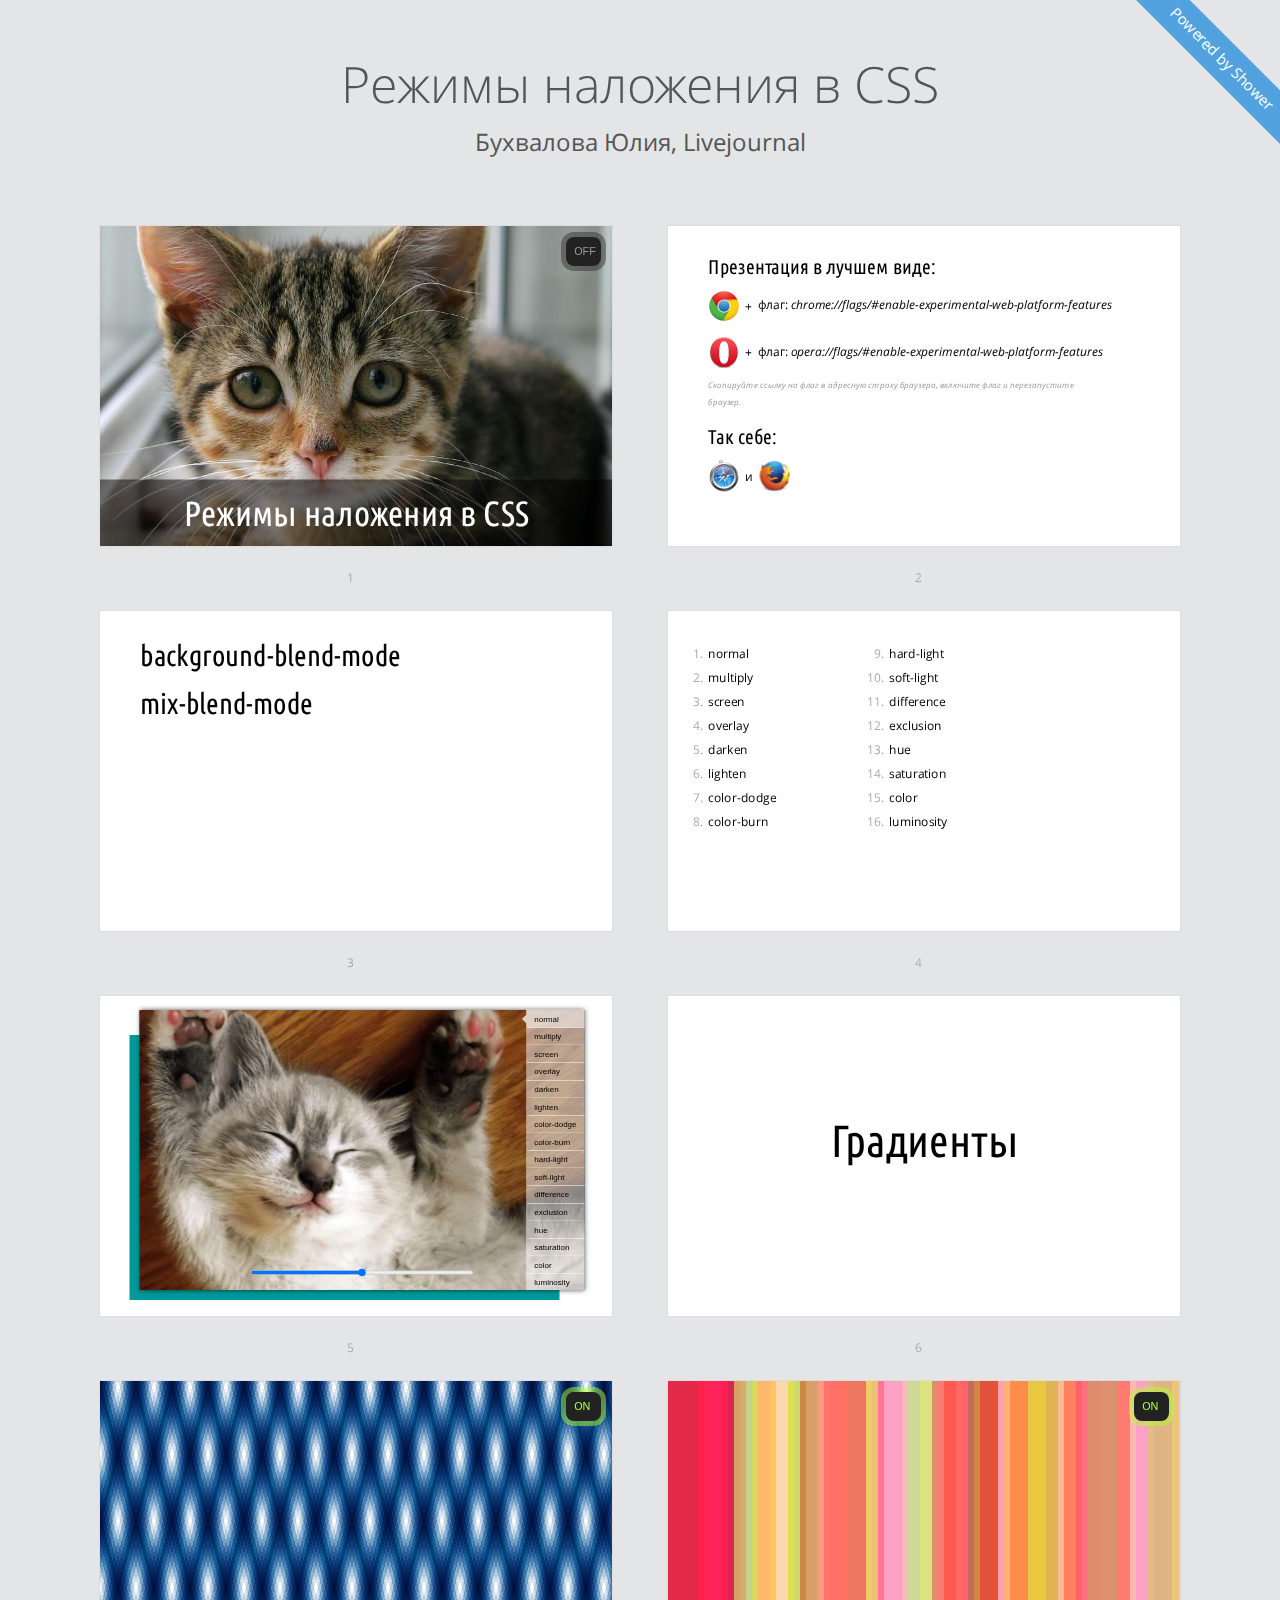
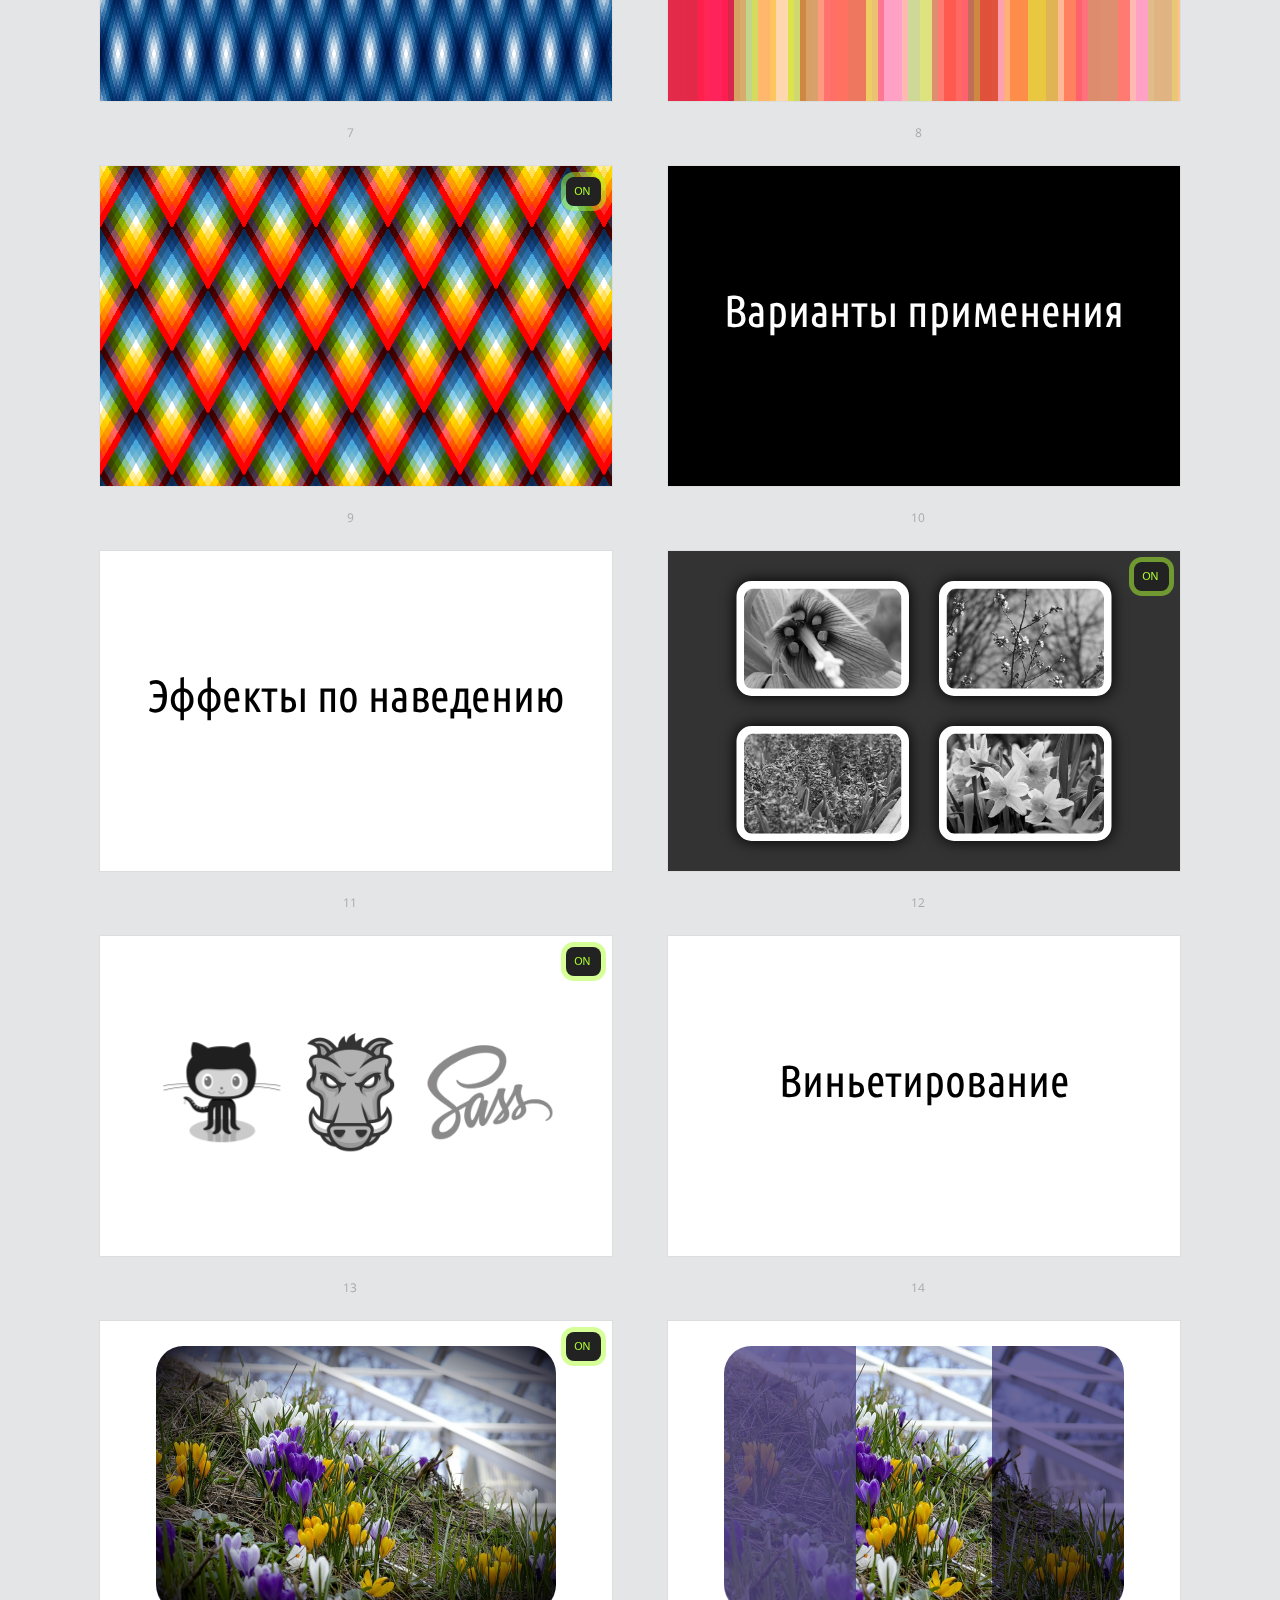
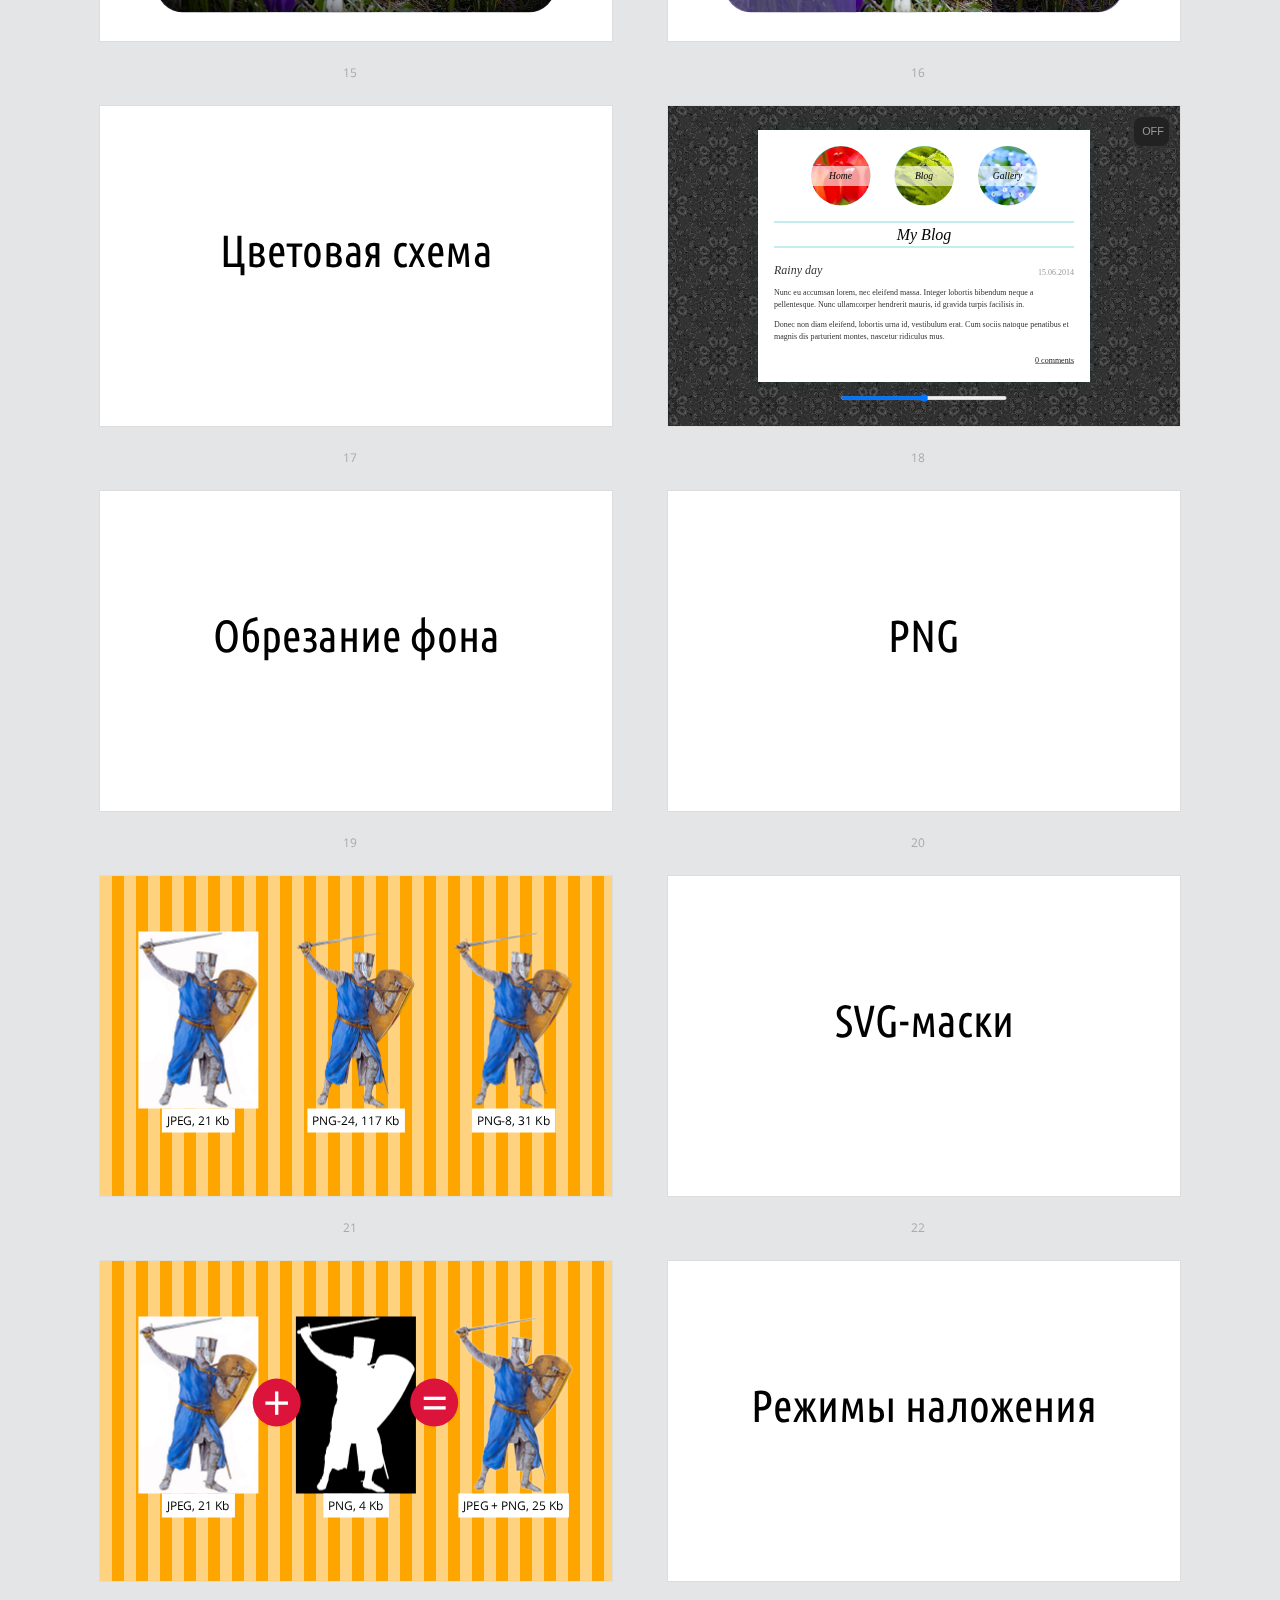
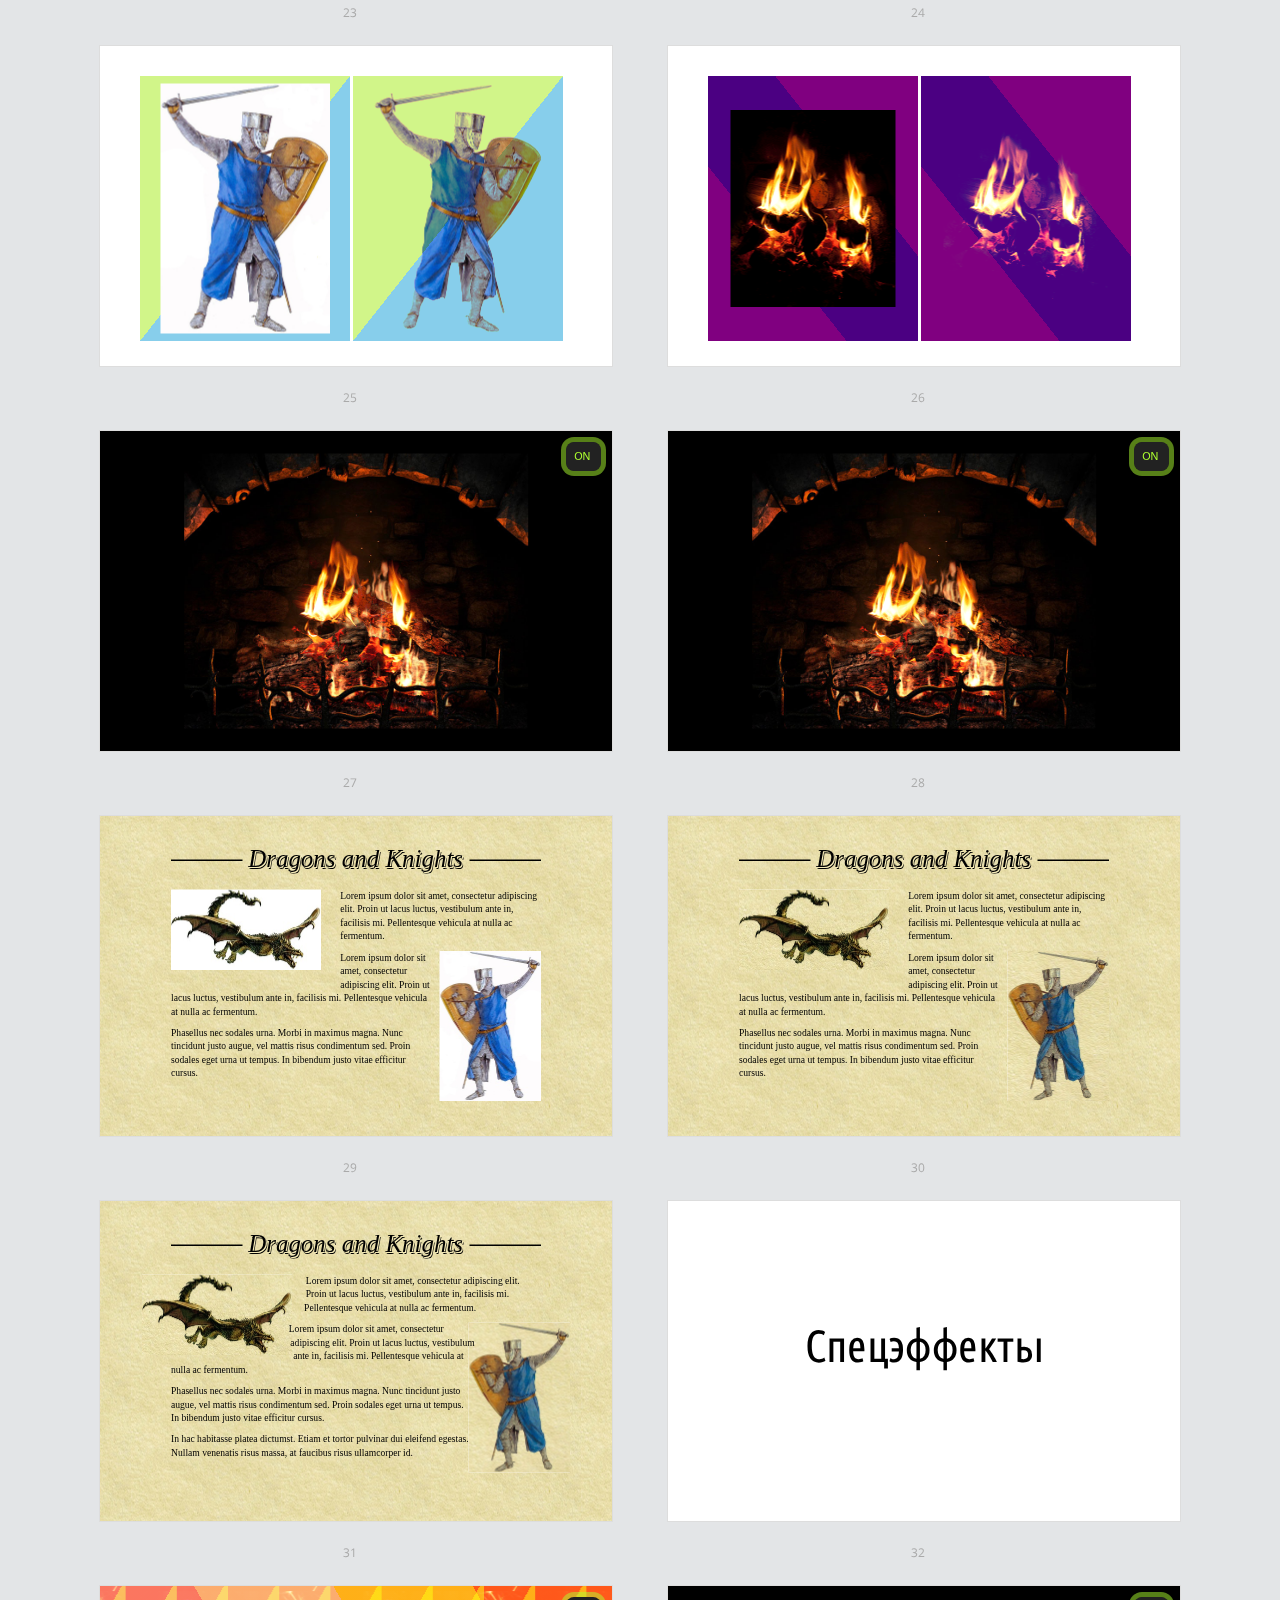
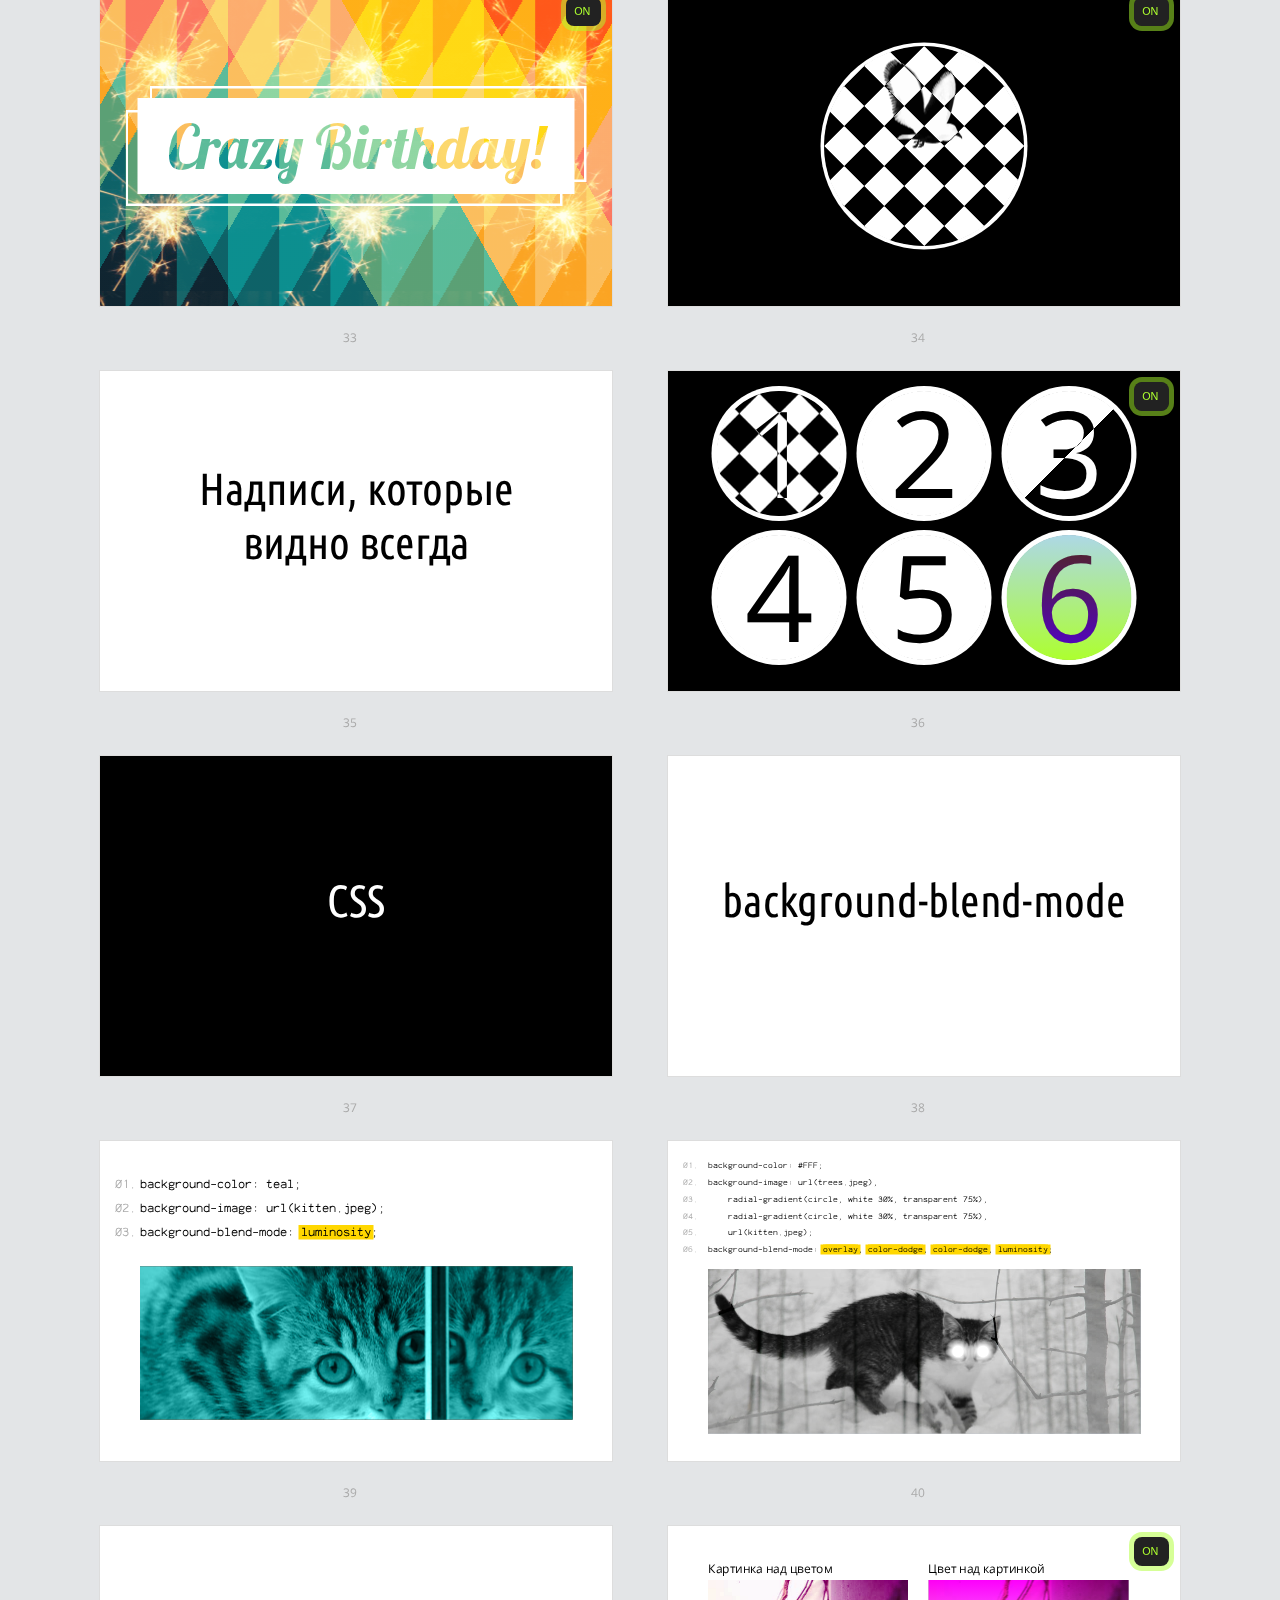
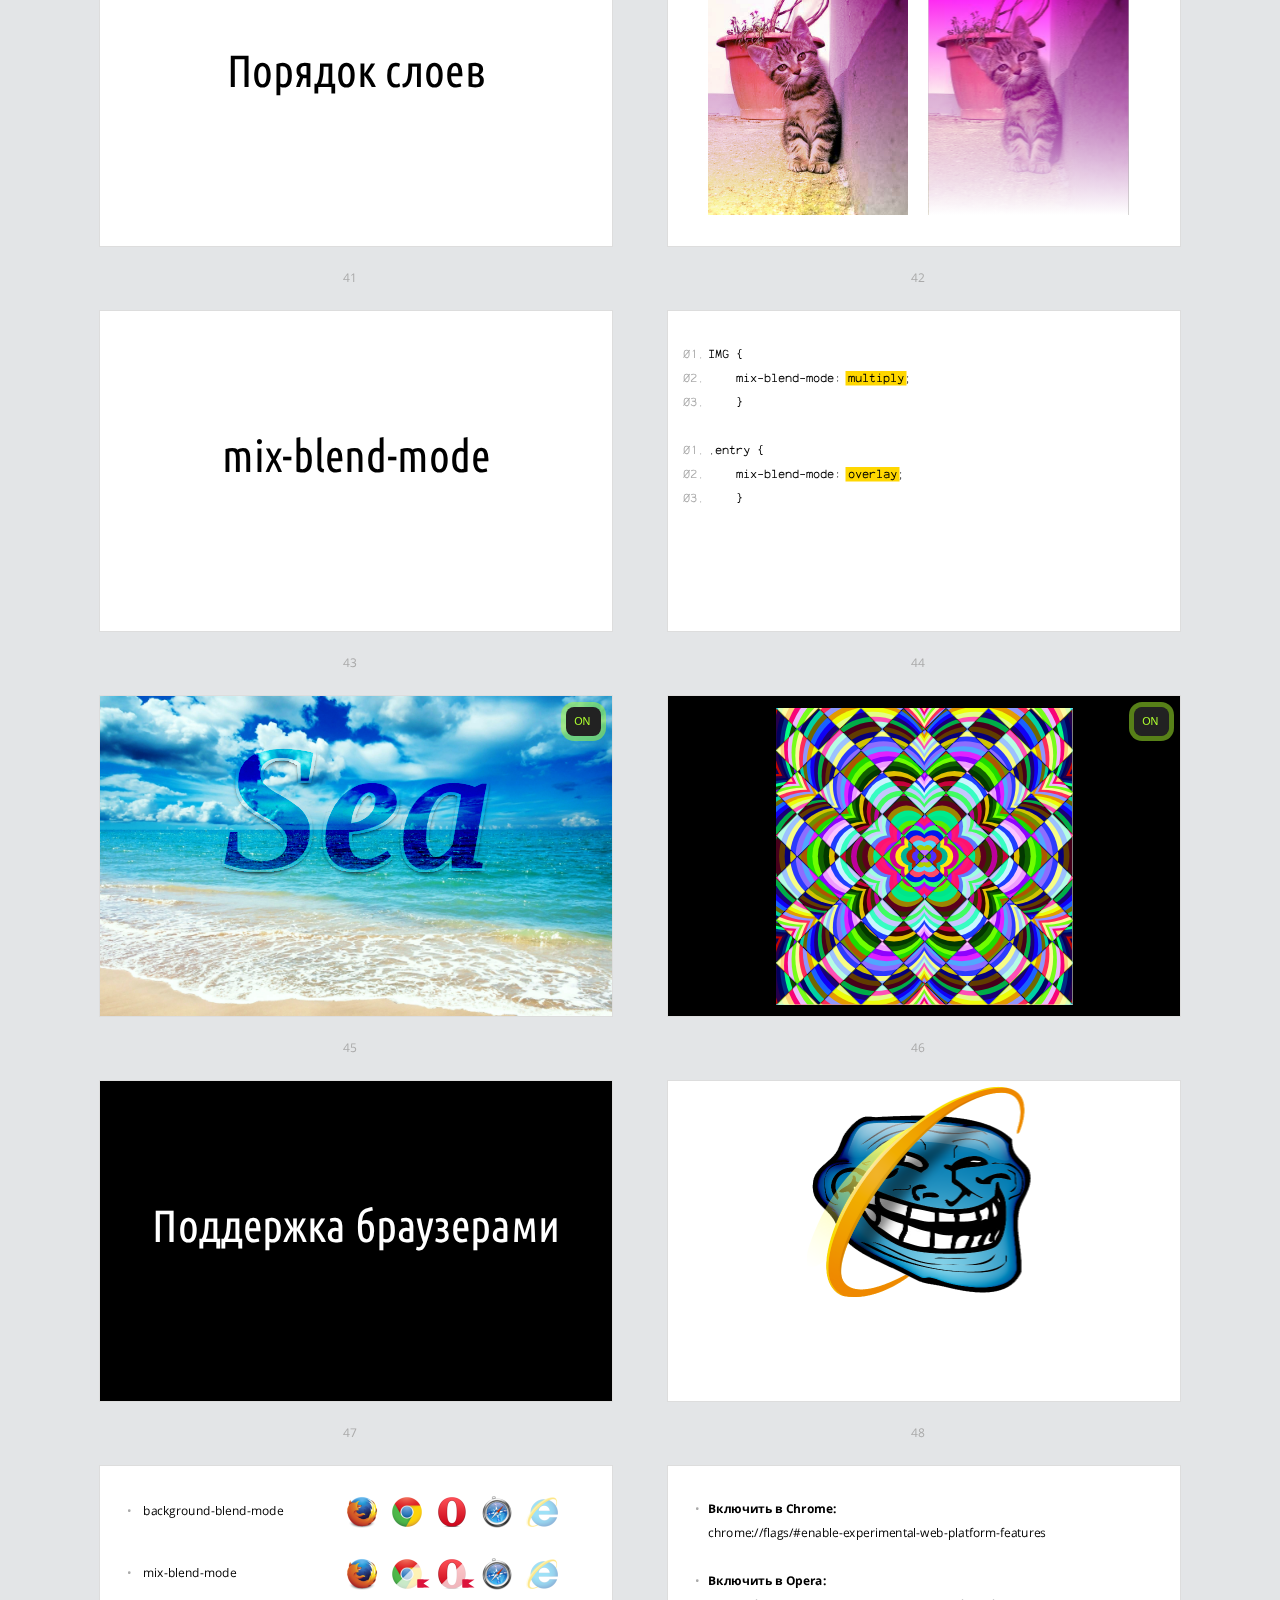
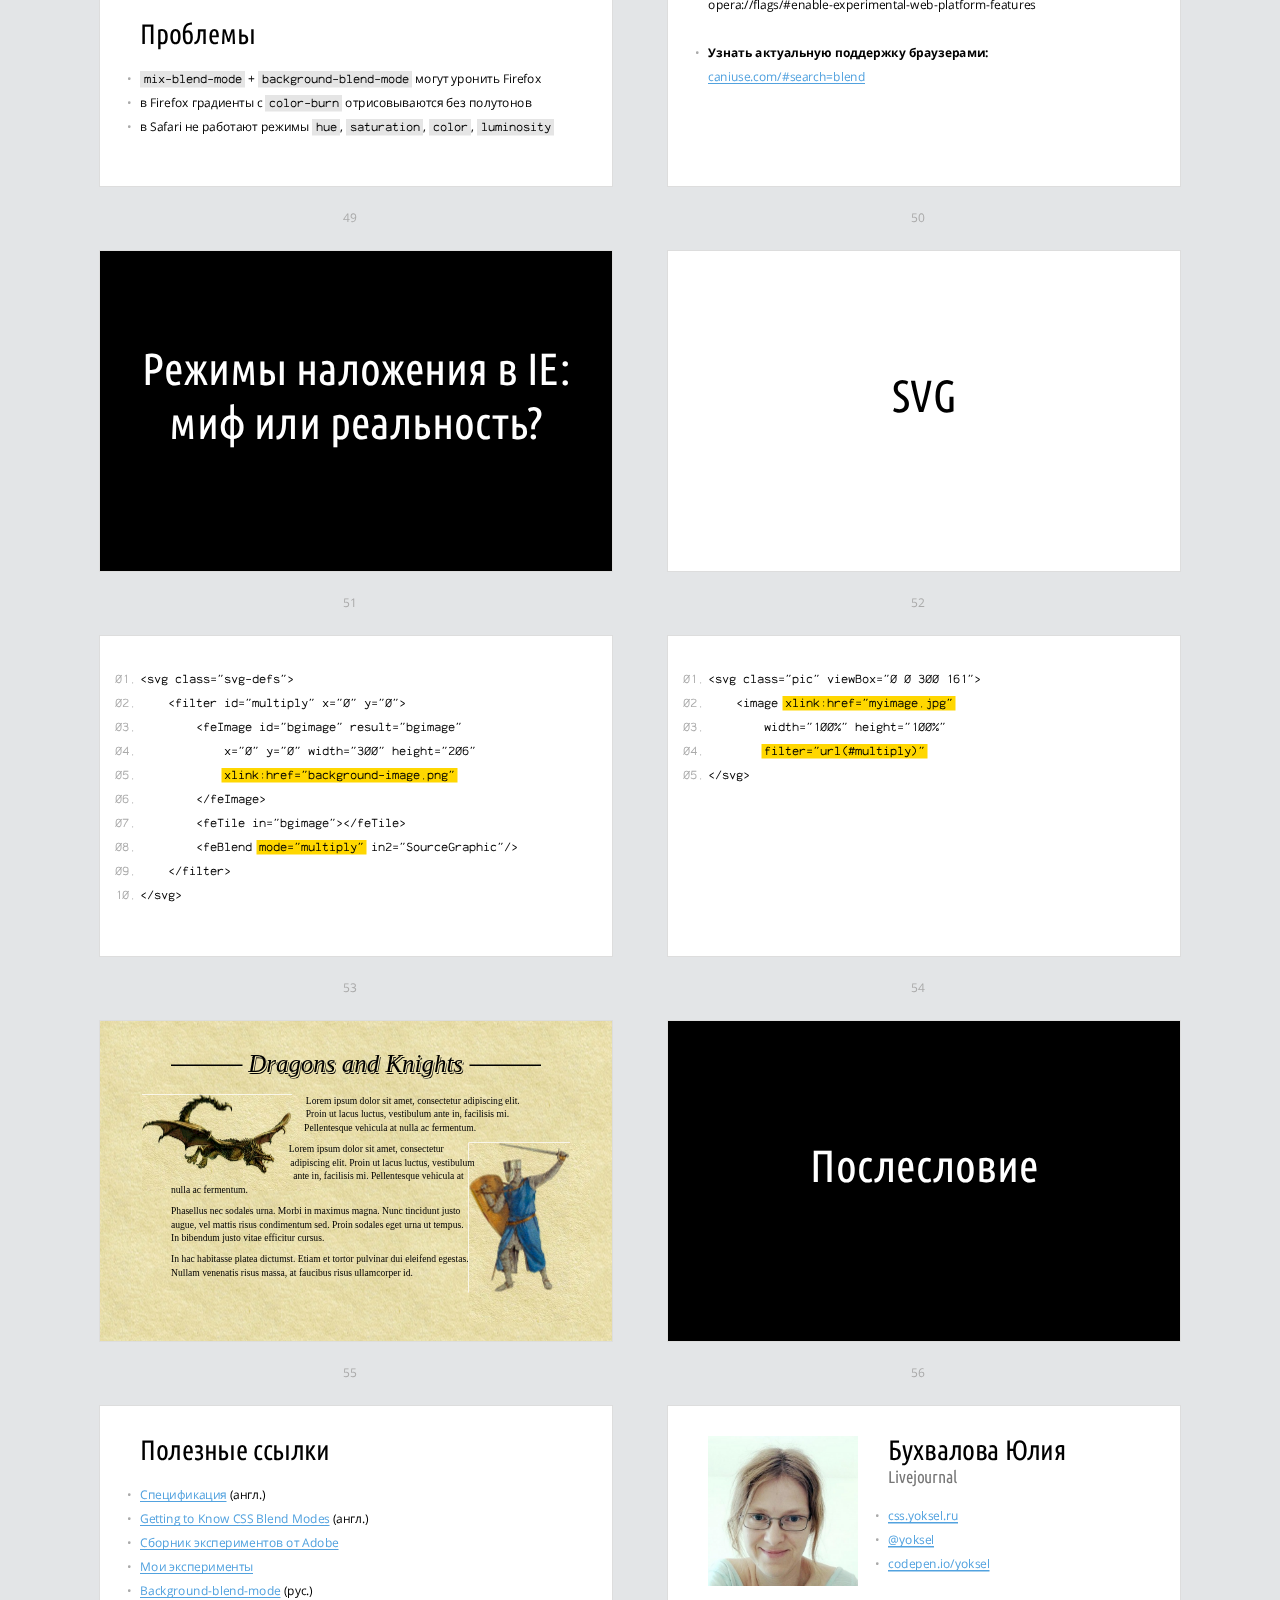
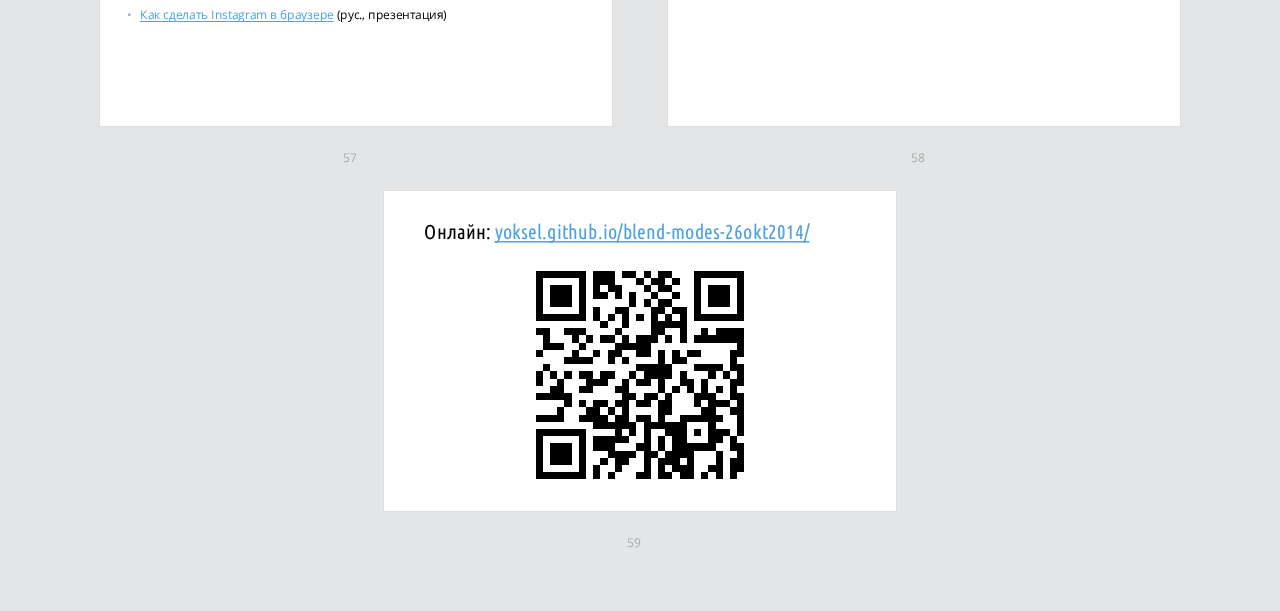
==== commit 9e8b0e2f: "Save changes" ====
--- a/index.html
+++ b/index.html
@@ -40,7 +40,7 @@
             <p class="tooltip--glasses">Скопируйте ссылку на флаг в адресную строку браузера, включите флаг и&nbsp;перезапустите браузер.</p>
             <h4>Так себе:</h4>
             <ul class="list--glasses">
-                <li><span class="browser safari browser-partial"></span> <span class="list--glasses__sign">и</span> <span class="browser firefox browser-partial"></span>
+                <li><span class="browser safari"></span> <span class="list--glasses__sign">и</span> <span class="browser firefox"></span>
                 </li>
             </ul>
         </div>
@@ -200,6 +200,11 @@
     </div></section>
 
     <!-- Slide -->
+    <section class="slide"><div>
+        <h2 class="free-fly">PNG</h2>
+    </div></section>
+
+    <!-- Slide -->
     <section class="slide bg--stripes"><div>
 
         <ul class="demo-knight-png">
@@ -219,70 +224,6 @@
             </li>
         </ul>
 
-    </div></section>
-
-    <!-- Slide -->
-    <section class="slide"><div>
-        <div class="demo demo-knight"></div>
-        <div class="demo demo-knight demo-knight--bbmode next"></div>
-    </div></section>
-
-    <section class="slide"><div>
-        <div class="demo demo-fire"></div>
-        <div class="demo demo-fire demo-fire--bbmode next"></div>
-    </div></section>
-
-    <section class="slide bg--dark bg--dark-hover js-togglemode"><div>
-        <div class="demo demo-fireplace"></div>
-    </div></section>
-
-    <section class="slide bg--dark bg--dark-hover js-togglemode"><div>
-        <div class="demo demo-fireplace demo-fireplace--transpgif"></div>
-    </div></section>
-
-    <!-- Slide -->
-    <section class="slide slide--dragons"><div>
-        <div class="demo-dragons">
-          <div class="demo-dragons__text">
-            <h1 class="demo-dragons__title">Dragons and Knights</h1>
-            <div class="pic pic--dragon"></div>
-            <p>Lorem ipsum dolor sit amet, consectetur adipiscing elit. Proin ut lacus luctus, vestibulum ante in, facilisis mi. Pellentesque vehicula at nulla ac fermentum. </p>
-            <div class="pic pic--knight"></div>
-            <p>Lorem ipsum dolor sit amet, consectetur adipiscing elit. Proin ut lacus luctus, vestibulum ante in, facilisis mi. Pellentesque vehicula at nulla ac fermentum. </p>
-            <p>Phasellus nec sodales urna. Morbi in maximus magna. Nunc tincidunt justo augue, vel mattis risus condimentum sed. Proin sodales eget urna ut tempus. In bibendum justo vitae efficitur cursus. </p>
-            <p class="hidden">In hac habitasse platea dictumst. Etiam et tortor pulvinar dui eleifend egestas. Nullam venenatis risus massa, at faucibus risus ullamcorper id. </p>
-            </div>
-        </div>
-    </div></section>
-
-    <!-- Slide -->
-    <section class="slide slide--dragons"><div>
-        <div class="demo-dragons has-modes">
-          <div class="demo-dragons__text">
-            <h1 class="demo-dragons__title">Dragons and Knights</h1>
-            <div class="pic pic--dragon"></div>
-            <p>Lorem ipsum dolor sit amet, consectetur adipiscing elit. Proin ut lacus luctus, vestibulum ante in, facilisis mi. Pellentesque vehicula at nulla ac fermentum. </p>
-            <div class="pic pic--knight"></div>
-            <p>Lorem ipsum dolor sit amet, consectetur adipiscing elit. Proin ut lacus luctus, vestibulum ante in, facilisis mi. Pellentesque vehicula at nulla ac fermentum. </p>
-            <p>Phasellus nec sodales urna. Morbi in maximus magna. Nunc tincidunt justo augue, vel mattis risus condimentum sed. Proin sodales eget urna ut tempus. In bibendum justo vitae efficitur cursus. </p>
-            <p class="hidden">In hac habitasse platea dictumst. Etiam et tortor pulvinar dui eleifend egestas. Nullam venenatis risus massa, at faucibus risus ullamcorper id. </p>
-            </div>
-        </div>
-    </div></section>
-
-    <!-- Slide -->
-    <section class="slide slide--dragons"><div>
-        <div class="demo-dragons has-modes has-shapes">
-          <div class="demo-dragons__text">
-            <h1 class="demo-dragons__title">Dragons and Knights</h1>
-            <div class="pic pic--dragon"></div>
-            <p>Lorem ipsum dolor sit amet, consectetur adipiscing elit. Proin ut lacus luctus, vestibulum ante in, facilisis mi. Pellentesque vehicula at nulla ac fermentum. </p>
-            <div class="pic pic--knight"></div>
-            <p>Lorem ipsum dolor sit amet, consectetur adipiscing elit. Proin ut lacus luctus, vestibulum ante in, facilisis mi. Pellentesque vehicula at nulla ac fermentum. </p>
-            <p>Phasellus nec sodales urna. Morbi in maximus magna. Nunc tincidunt justo augue, vel mattis risus condimentum sed. Proin sodales eget urna ut tempus. In bibendum justo vitae efficitur cursus. </p>
-            <p>In hac habitasse platea dictumst. Etiam et tortor pulvinar dui eleifend egestas. Nullam venenatis risus massa, at faucibus risus ullamcorper id. </p>
-            </div>
-        </div>
     </div></section>
 
     <!-- Slide -->
@@ -320,6 +261,74 @@
         </ul>
     </div></section>
 
+    <section class="slide"><div>
+        <h2 class="free-fly">Режимы наложения</h2>
+    </div></section>
+
+    <!-- Slide -->
+    <section class="slide"><div>
+        <div class="demo demo-knight"></div>
+        <div class="demo demo-knight demo-knight--bbmode next"></div>
+    </div></section>
+
+    <section class="slide"><div>
+        <div class="demo demo-fire"></div>
+        <div class="demo demo-fire demo-fire--bbmode next"></div>
+    </div></section>
+
+    <section class="slide bg--dark bg--dark-hover js-togglemode"><div>
+        <div class="demo demo-fireplace"></div>
+    </div></section>
+
+    <section class="slide bg--dark bg--dark-hover js-togglemode"><div>
+        <div class="demo demo-fireplace demo-fireplace--transpgif"></div>
+    </div></section>
+
+    <!-- Slide -->
+    <section class="slide slide--dragons"><div>
+        <div class="demo-dragons">
+          <div class="demo-dragons__text">
+            <h1 class="demo-dragons__title">Dragons and Knights</h1>
+            <div class="pic pic--dragon"></div>
+            <p>Lorem ipsum dolor sit amet, consectetur adipiscing elit. Proin ut lacus luctus, vestibulum ante in, facilisis mi. Pellentesque vehicula at nulla ac fermentum. </p>
+            <div class="pic pic--knight"></div>
+            <p>Lorem ipsum dolor sit amet, consectetur adipiscing elit. Proin ut lacus luctus, vestibulum ante in, facilisis mi. Pellentesque vehicula at nulla ac fermentum. </p>
+            <p>Phasellus nec sodales urna. Morbi in maximus magna. Nunc tincidunt justo augue, vel mattis risus condimentum sed. Proin sodales eget urna ut tempus. In bibendum justo vitae efficitur cursus. </p>
+            <p class="hidden">In hac habitasse platea dictumst. Etiam et tortor pulvinar dui eleifend egestas. Nullam venenatis risus massa, at faucibus risus ullamcorper id. </p>
+            </div>
+        </div>
+    </div></section>
+
+    <!-- Slide -->
+    <section class="slide slide--dragons"><div>
+        <div class="demo-dragons has-modes">
+          <div class="demo-dragons__text">
+            <h1 class="demo-dragons__title">Dragons and Knights</h1>
+            <div class="pic pic--dragon"></div>
+            <p>Lorem ipsum dolor sit amet, consectetur adipiscing elit. Proin ut lacus luctus, vestibulum ante in, facilisis mi. Pellentesque vehicula at nulla ac fermentum. </p>
+            <div class="pic pic--knight"></div>
+            <p>Lorem ipsum dolor sit amet, consectetur adipiscing elit. Proin ut lacus luctus, vestibulum ante in, facilisis mi. Pellentesque vehicula at nulla ac fermentum. </p>
+            <p>Phasellus nec sodales urna. Morbi in maximus magna. Nunc tincidunt justo augue, vel mattis risus condimentum sed. Proin sodales eget urna ut tempus. In bibendum justo vitae efficitur cursus. </p>
+            <p class="hidden">In hac habitasse platea dictumst. Etiam et tortor pulvinar dui eleifend egestas. Nullam venenatis risus massa, at faucibus risus ullamcorper id. </p>
+            </div>
+        </div>
+    </div></section>
+
+    <!-- Slide -->
+    <section class="slide slide--dragons"><div>
+        <div class="demo-dragons has-modes has-shapes">
+          <div class="demo-dragons__text">
+            <h1 class="demo-dragons__title">Dragons and Knights</h1>
+            <div class="pic pic--dragon"></div>
+            <p>Lorem ipsum dolor sit amet, consectetur adipiscing elit. Proin ut lacus luctus, vestibulum ante in, facilisis mi. Pellentesque vehicula at nulla ac fermentum. </p>
+            <div class="pic pic--knight"></div>
+            <p>Lorem ipsum dolor sit amet, consectetur adipiscing elit. Proin ut lacus luctus, vestibulum ante in, facilisis mi. Pellentesque vehicula at nulla ac fermentum. </p>
+            <p>Phasellus nec sodales urna. Morbi in maximus magna. Nunc tincidunt justo augue, vel mattis risus condimentum sed. Proin sodales eget urna ut tempus. In bibendum justo vitae efficitur cursus. </p>
+            <p>In hac habitasse platea dictumst. Etiam et tortor pulvinar dui eleifend egestas. Nullam venenatis risus massa, at faucibus risus ullamcorper id. </p>
+            </div>
+        </div>
+    </div></section>
+
     <!-- Slide -->
     <section class="slide"><div>
         <h2 class="free-fly">Спецэффекты</h2>
@@ -340,7 +349,7 @@
 
     <!-- Slide -->
     <section class="slide"><div>
-        <h2 class="free-fly">Надписи, которые видно всегда</h2>
+        <h2 class="free-fly">Надписи, которые<br> видно всегда</h2>
     </div></section>
 
     <!-- Slide -->
@@ -352,6 +361,7 @@
           <li class="demo-numbers__item next"><span>3</span></li>
           <li class="demo-numbers__item next"><span>4</span></li>
           <li class="demo-numbers__item next"><span>5</span></li>
+          <li class="demo-numbers__item next"><span>6</span></li>
         </ul>
         </div>
     </div></section>
@@ -483,8 +493,8 @@
     <div class="next"><h3>Проблемы</h3>
     <ul>
         <li><code>mix-blend-mode</code> + <code>background-blend-mode</code> могут уронить Firefox</li>
-        <li>в Firefox градиенты с <code>color-burn</code> отрисовываются без полутонов</li>
-        <li>в Safari не работают <code>hue</code>, <code>saturation</code>, <code>color</code>, <code>luminosity</code></li>
+        <li class="next">в Firefox градиенты с <code>color-burn</code> отрисовываются без полутонов</li>
+        <li class="next">в Safari не работают режимы <code>hue</code>, <code>saturation</code>, <code>color</code>, <code>luminosity</code></li>
     </ul></div>
     </div></section>
 
@@ -508,7 +518,7 @@
     </div></section>
 
     <section class="slide"><div>
-        <h2 class="free-fly">SVG-фильтры</h2>
+        <h2 class="free-fly">SVG</h2>
     </div></section>
 
     <!-- Slide -->
--- a/assets/css/style.css
+++ b/assets/css/style.css
@@ -417,7 +417,7 @@
 }
 
 .list--support LI {
-  margin-bottom: 3em;
+  margin-bottom: 2.5em;
 }
 
 .browsers {
@@ -1400,7 +1400,7 @@
   -webkit-box-shadow: 0 0 0 7px #FFF;
   box-shadow: 0 0 0 7px #FFF;
 }
-.demo-bird :target {
+:target .demo-bird {
   -webkit-animation: bird-move 1.68s infinite ease-out;
   animation: bird-move 1.68s infinite ease-out;
 }
@@ -1418,25 +1418,26 @@
 }
 .demo-numbers__list {
   position: absolute;
-  top: 0;
-  right: 0;
-  bottom: 0;
+  top: 40px;
+  right: 0;
+  bottom: 0px;
   left: 0;
   margin: auto !important;
-  width: 400px;
-  height: 400px;
+  width: 90%;
+  text-align: center;
 }
 
 .demo-numbers__item {
-  position: absolute;
-  width: 100%;
-  height: 100%;
+  display: inline-block;
+  width: 250px;
+  height: 250px;
+  margin: 0 .7em 1.6em;
   border-radius: 50%;
-  -webkit-box-shadow: 0 0 0 15px #FFF;
-  box-shadow: 0 0 0 15px #FFF;
+  -webkit-box-shadow: 0 0 0 10px #FFF;
+  box-shadow: 0 0 0 10px #FFF;
   text-align: center;
   text-indent: 0 !important;
-  line-height: 390px;
+  line-height: 240px;
   background-color: #FFF;
   /*text-shadow: 0 0 1em rgb(0,0,0);*/
   background-position: center center;
@@ -1458,11 +1459,17 @@
 .demo-numbers__item:nth-child(4) {
   background-image: url(http://img-fotki.yandex.ru/get/3001/5091629.a2/0_85de8_117f440f_L);
 }
+.demo-numbers__item:nth-child(6) {
+  background-image: -webkit-gradient(linear, left top, left bottom, from(lightblue), to(greenyellow));
+  background-image: -webkit-linear-gradient(lightblue, greenyellow);
+  background-image: linear-gradient(lightblue, greenyellow);
+  /*background-size: 3em 3em;*/
+}
 
 .demo-numbers__item SPAN {
   mix-blend-mode: difference;
-  font-size: 15em;
-  font-weight: bold;
+  font-size: 10em;
+  /*font-weight: bold;*/
   color: #FFF;
 }
 
@@ -1595,8 +1602,8 @@
   margin: auto;
   background: gold;
   border-radius: 50%;
-  -webkit-box-shadow: 0px 0px 0 0px #fad900, 0px 0px 0 0px #fad900, 0px -0px 0 0px #fad900, 0px -0px 0 0px #fad900, 0px 0 0 0px #fad900, 0px 0 0 0px #fad900, -3.558px 5.93px 0 3.95333px #b5ffa8, 3.558px 5.93px 0 3.95333px #b5ffa8, -3.558px -5.93px 0 3.95333px #b5ffa8, 3.558px -5.93px 0 3.95333px #b5ffa8, -7.116px 0 0 3.95333px #b5ffa8, 7.116px 0 0 3.95333px #b5ffa8, -7.116px 11.86px 0 7.90667px #ff24a0, 7.116px 11.86px 0 7.90667px #ff24a0, -7.116px -11.86px 0 7.90667px #ff24a0, 7.116px -11.86px 0 7.90667px #ff24a0, -14.232px 0 0 7.90667px #ff24a0, 14.232px 0 0 7.90667px #ff24a0, -10.674px 17.79px 0 11.86px #c2c3ff, 10.674px 17.79px 0 11.86px #c2c3ff, -10.674px -17.79px 0 11.86px #c2c3ff, 10.674px -17.79px 0 11.86px #c2c3ff, -21.348px 0 0 11.86px #c2c3ff, 21.348px 0 0 11.86px #c2c3ff, -14.232px 23.72px 0 15.81333px #f00040, 14.232px 23.72px 0 15.81333px #f00040, -14.232px -23.72px 0 15.81333px #f00040, 14.232px -23.72px 0 15.81333px #f00040, -28.464px 0 0 15.81333px #f00040, 28.464px 0 0 15.81333px #f00040, -17.79px 29.65px 0 19.76667px #00db63, 17.79px 29.65px 0 19.76667px #00db63, -17.79px -29.65px 0 19.76667px #00db63, 17.79px -29.65px 0 19.76667px #00db63, -35.58px 0 0 19.76667px #00db63, 35.58px 0 0 19.76667px #00db63, -21.348px 35.58px 0 23.72px #bdd2ff, 21.348px 35.58px 0 23.72px #bdd2ff, -21.348px -35.58px 0 23.72px #bdd2ff, 21.348px -35.58px 0 23.72px #bdd2ff, -42.696px 0 0 23.72px #bdd2ff, 42.696px 0 0 23.72px #bdd2ff, -24.906px 41.51px 0 27.67333px #00f5d8, 24.906px 41.51px 0 27.67333px #00f5d8, -24.906px -41.51px 0 27.67333px #00f5d8, 24.906px -41.51px 0 27.67333px #00f5d8, -49.812px 0 0 27.67333px #00f5d8, 49.812px 0 0 27.67333px #00f5d8, -28.464px 47.44px 0 31.62667px #2436ff, 28.464px 47.44px 0 31.62667px #2436ff, -28.464px -47.44px 0 31.62667px #2436ff, 28.464px -47.44px 0 31.62667px #2436ff, -56.928px 0 0 31.62667px #2436ff, 56.928px 0 0 31.62667px #2436ff, -32.022px 53.37px 0 35.58px #1afffb, 32.022px 53.37px 0 35.58px #1afffb, -32.022px -53.37px 0 35.58px #1afffb, 32.022px -53.37px 0 35.58px #1afffb, -64.044px 0 0 35.58px #1afffb, 64.044px 0 0 35.58px #1afffb, -35.58px 59.3px 0 39.53333px #47cbff, 35.58px 59.3px 0 39.53333px #47cbff, -35.58px -59.3px 0 39.53333px #47cbff, 35.58px -59.3px 0 39.53333px #47cbff, -71.16px 0 0 39.53333px #47cbff, 71.16px 0 0 39.53333px #47cbff, -39.138px 65.23px 0 43.48667px #ff14c4, 39.138px 65.23px 0 43.48667px #ff14c4, -39.138px -65.23px 0 43.48667px #ff14c4, 39.138px -65.23px 0 43.48667px #ff14c4, -78.276px 0 0 43.48667px #ff14c4, 78.276px 0 0 43.48667px #ff14c4, -42.696px 71.16px 0 47.44px #8ae8ff, 42.696px 71.16px 0 47.44px #8ae8ff, -42.696px -71.16px 0 47.44px #8ae8ff, 42.696px -71.16px 0 47.44px #8ae8ff, -85.392px 0 0 47.44px #8ae8ff, 85.392px 0 0 47.44px #8ae8ff, -46.254px 77.09px 0 51.39333px #de5cff, 46.254px 77.09px 0 51.39333px #de5cff, -46.254px -77.09px 0 51.39333px #de5cff, 46.254px -77.09px 0 51.39333px #de5cff, -92.508px 0 0 51.39333px #de5cff, 92.508px 0 0 51.39333px #de5cff, -49.812px 83.02px 0 55.34667px #24ff99, 49.812px 83.02px 0 55.34667px #24ff99, -49.812px -83.02px 0 55.34667px #24ff99, 49.812px -83.02px 0 55.34667px #24ff99, -99.624px 0 0 55.34667px #24ff99, 99.624px 0 0 55.34667px #24ff99, -53.37px 88.95px 0 59.3px #ff910a, 53.37px 88.95px 0 59.3px #ff910a, -53.37px -88.95px 0 59.3px #ff910a, 53.37px -88.95px 0 59.3px #ff910a, -106.74px 0 0 59.3px #ff910a, 106.74px 0 0 59.3px #ff910a, -56.928px 94.88px 0 63.25333px #e200e6, 56.928px 94.88px 0 63.25333px #e200e6, -56.928px -94.88px 0 63.25333px #e200e6, 56.928px -94.88px 0 63.25333px #e200e6, -113.856px 0 0 63.25333px #e200e6, 113.856px 0 0 63.25333px #e200e6, -60.486px 100.81px 0 67.20667px #5786ff, 60.486px 100.81px 0 67.20667px #5786ff, -60.486px -100.81px 0 67.20667px #5786ff, 60.486px -100.81px 0 67.20667px #5786ff, -120.972px 0 0 67.20667px #5786ff, 120.972px 0 0 67.20667px #5786ff, -64.044px 106.74px 0 71.16px #bf52ff, 64.044px 106.74px 0 71.16px #bf52ff, -64.044px -106.74px 0 71.16px #bf52ff, 64.044px -106.74px 0 71.16px #bf52ff, -128.088px 0 0 71.16px #bf52ff, 128.088px 0 0 71.16px #bf52ff, -67.602px 112.67px 0 75.11333px #7cff5c, 67.602px 112.67px 0 75.11333px #7cff5c, -67.602px -112.67px 0 75.11333px #7cff5c, 67.602px -112.67px 0 75.11333px #7cff5c, -135.204px 0 0 75.11333px #7cff5c, 135.204px 0 0 75.11333px #7cff5c, -71.16px 118.6px 0 79.06667px #d6ba00, 71.16px 118.6px 0 79.06667px #d6ba00, -71.16px -118.6px 0 79.06667px #d6ba00, 71.16px -118.6px 0 79.06667px #d6ba00, -142.32px 0 0 79.06667px #d6ba00, 142.32px 0 0 79.06667px #d6ba00, -74.718px 124.53px 0 83.02px #be9eff, 74.718px 124.53px 0 83.02px #be9eff, -74.718px -124.53px 0 83.02px #be9eff, 74.718px -124.53px 0 83.02px #be9eff, -149.436px 0 0 83.02px #be9eff, 149.436px 0 0 83.02px #be9eff, -78.276px 130.46px 0 86.97333px #ffcd1a, 78.276px 130.46px 0 86.97333px #ffcd1a, -78.276px -130.46px 0 86.97333px #ffcd1a, 78.276px -130.46px 0 86.97333px #ffcd1a, -156.552px 0 0 86.97333px #ffcd1a, 156.552px 0 0 86.97333px #ffcd1a, -81.834px 136.39px 0 90.92667px #94f3ff, 81.834px 136.39px 0 90.92667px #94f3ff, -81.834px -136.39px 0 90.92667px #94f3ff, 81.834px -136.39px 0 90.92667px #94f3ff, -163.668px 0 0 90.92667px #94f3ff, 163.668px 0 0 90.92667px #94f3ff, -85.392px 142.32px 0 94.88px #52ffd1, 85.392px 142.32px 0 94.88px #52ffd1, -85.392px -142.32px 0 94.88px #52ffd1, 85.392px -142.32px 0 94.88px #52ffd1, -170.784px 0 0 94.88px #52ffd1, 170.784px 0 0 94.88px #52ffd1, -88.95px 148.25px 0 98.83333px #7f0fff, 88.95px 148.25px 0 98.83333px #7f0fff, -88.95px -148.25px 0 98.83333px #7f0fff, 88.95px -148.25px 0 98.83333px #7f0fff, -177.9px 0 0 98.83333px #7f0fff, 177.9px 0 0 98.83333px #7f0fff, -92.508px 154.18px 0 102.78667px #abff9e, 92.508px 154.18px 0 102.78667px #abff9e, -92.508px -154.18px 0 102.78667px #abff9e, 92.508px -154.18px 0 102.78667px #abff9e, -185.016px 0 0 102.78667px #abff9e, 185.016px 0 0 102.78667px #abff9e, -96.066px 160.11px 0 106.74px #ff47f3, 96.066px 160.11px 0 106.74px #ff47f3, -96.066px -160.11px 0 106.74px #ff47f3, 96.066px -160.11px 0 106.74px #ff47f3, -192.132px 0 0 106.74px #ff47f3, 192.132px 0 0 106.74px #ff47f3, -99.624px 166.04px 0 110.69333px #e5ff3d, 99.624px 166.04px 0 110.69333px #e5ff3d, -99.624px -166.04px 0 110.69333px #e5ff3d, 99.624px -166.04px 0 110.69333px #e5ff3d, -199.248px 0 0 110.69333px #e5ff3d, 199.248px 0 0 110.69333px #e5ff3d, -103.182px 171.97px 0 114.64667px #1a85ff, 103.182px 171.97px 0 114.64667px #1a85ff, -103.182px -171.97px 0 114.64667px #1a85ff, 103.182px -171.97px 0 114.64667px #1a85ff, -206.364px 0 0 114.64667px #1a85ff, 206.364px 0 0 114.64667px #1a85ff, -106.74px 177.9px 0 118.6px #ffadf1, 106.74px 177.9px 0 118.6px #ffadf1, -106.74px -177.9px 0 118.6px #ffadf1, 106.74px -177.9px 0 118.6px #ffadf1, -213.48px 0 0 118.6px #ffadf1, 213.48px 0 0 118.6px #ffadf1, -110.298px 183.83px 0 122.55333px #ccffda, 110.298px 183.83px 0 122.55333px #ccffda, -110.298px -183.83px 0 122.55333px #ccffda, 110.298px -183.83px 0 122.55333px #ccffda, -220.596px 0 0 122.55333px #ccffda, 220.596px 0 0 122.55333px #ccffda, -113.856px 189.76px 0 126.50667px #1f66ff, 113.856px 189.76px 0 126.50667px #1f66ff, -113.856px -189.76px 0 126.50667px #1f66ff, 113.856px -189.76px 0 126.50667px #1f66ff, -227.712px 0 0 126.50667px #1f66ff, 227.712px 0 0 126.50667px #1f66ff, -117.414px 195.69px 0 130.46px #d60056, 117.414px 195.69px 0 130.46px #d60056, -117.414px -195.69px 0 130.46px #d60056, 117.414px -195.69px 0 130.46px #d60056, -234.828px 0 0 130.46px #d60056, 234.828px 0 0 130.46px #d60056, -120.972px 201.62px 0 134.41333px #a1ff6b, 120.972px 201.62px 0 134.41333px #a1ff6b, -120.972px -201.62px 0 134.41333px #a1ff6b, 120.972px -201.62px 0 134.41333px #a1ff6b, -241.944px 0 0 134.41333px #a1ff6b, 241.944px 0 0 134.41333px #a1ff6b, -124.53px 207.55px 0 138.36667px #ff428e, 124.53px 207.55px 0 138.36667px #ff428e, -124.53px -207.55px 0 138.36667px #ff428e, 124.53px -207.55px 0 138.36667px #ff428e, -249.06px 0 0 138.36667px #ff428e, 249.06px 0 0 138.36667px #ff428e, -128.088px 213.48px 0 142.32px #ff3f05, 128.088px 213.48px 0 142.32px #ff3f05, -128.088px -213.48px 0 142.32px #ff3f05, 128.088px -213.48px 0 142.32px #ff3f05, -256.176px 0 0 142.32px #ff3f05, 256.176px 0 0 142.32px #ff3f05, -131.646px 219.41px 0 146.27333px #e7ff61, 131.646px 219.41px 0 146.27333px #e7ff61, -131.646px -219.41px 0 146.27333px #e7ff61, 131.646px -219.41px 0 146.27333px #e7ff61, -263.292px 0 0 146.27333px #e7ff61, 263.292px 0 0 146.27333px #e7ff61, -135.204px 225.34px 0 150.22667px #de70ff, 135.204px 225.34px 0 150.22667px #de70ff, -135.204px -225.34px 0 150.22667px #de70ff, 135.204px -225.34px 0 150.22667px #de70ff, -270.408px 0 0 150.22667px #de70ff, 270.408px 0 0 150.22667px #de70ff, -138.762px 231.27px 0 154.18px #ff0ffb, 138.762px 231.27px 0 154.18px #ff0ffb, -138.762px -231.27px 0 154.18px #ff0ffb, 138.762px -231.27px 0 154.18px #ff0ffb, -277.524px 0 0 154.18px #ff0ffb, 277.524px 0 0 154.18px #ff0ffb, -142.32px 237.2px 0 158.13333px #8f94ff, 142.32px 237.2px 0 158.13333px #8f94ff, -142.32px -237.2px 0 158.13333px #8f94ff, 142.32px -237.2px 0 158.13333px #8f94ff, -284.64px 0 0 158.13333px #8f94ff, 284.64px 0 0 158.13333px #8f94ff, -145.878px 243.13px 0 162.08667px #adc7ff, 145.878px 243.13px 0 162.08667px #adc7ff, -145.878px -243.13px 0 162.08667px #adc7ff, 145.878px -243.13px 0 162.08667px #adc7ff, -291.756px 0 0 162.08667px #adc7ff, 291.756px 0 0 162.08667px #adc7ff, -149.436px 249.06px 0 166.04px #e00000, 149.436px 249.06px 0 166.04px #e00000, -149.436px -249.06px 0 166.04px #e00000, 149.436px -249.06px 0 166.04px #e00000, -298.872px 0 0 166.04px #e00000, 298.872px 0 0 166.04px #e00000, -152.994px 254.99px 0 169.99333px #7100db, 152.994px 254.99px 0 169.99333px #7100db, -152.994px -254.99px 0 169.99333px #7100db, 152.994px -254.99px 0 169.99333px #7100db, -305.988px 0 0 169.99333px #7100db, 305.988px 0 0 169.99333px #7100db, -156.552px 260.92px 0 173.94667px #d600a8, 156.552px 260.92px 0 173.94667px #d600a8, -156.552px -260.92px 0 173.94667px #d600a8, 156.552px -260.92px 0 173.94667px #d600a8, -313.104px 0 0 173.94667px #d600a8, 313.104px 0 0 173.94667px #d600a8, -160.11px 266.85px 0 177.9px #e866ff, 160.11px 266.85px 0 177.9px #e866ff, -160.11px -266.85px 0 177.9px #e866ff, 160.11px -266.85px 0 177.9px #e866ff, -320.22px 0 0 177.9px #e866ff, 320.22px 0 0 177.9px #e866ff, -163.668px 272.78px 0 181.85333px #00d647, 163.668px 272.78px 0 181.85333px #00d647, -163.668px -272.78px 0 181.85333px #00d647, 163.668px -272.78px 0 181.85333px #00d647, -327.336px 0 0 181.85333px #00d647, 327.336px 0 0 181.85333px #00d647, -167.226px 278.71px 0 185.80667px #ffe02e, 167.226px 278.71px 0 185.80667px #ffe02e, -167.226px -278.71px 0 185.80667px #ffe02e, 167.226px -278.71px 0 185.80667px #ffe02e, -334.452px 0 0 185.80667px #ffe02e, 334.452px 0 0 185.80667px #ffe02e, -170.784px 284.64px 0 189.76px #ff144f, 170.784px 284.64px 0 189.76px #ff144f, -170.784px -284.64px 0 189.76px #ff144f, 170.784px -284.64px 0 189.76px #ff144f, -341.568px 0 0 189.76px #ff144f, 341.568px 0 0 189.76px #ff144f, -174.342px 290.57px 0 193.71333px #f59b00, 174.342px 290.57px 0 193.71333px #f59b00, -174.342px -290.57px 0 193.71333px #f59b00, 174.342px -290.57px 0 193.71333px #f59b00, -348.684px 0 0 193.71333px #f59b00, 348.684px 0 0 193.71333px #f59b00;
-  box-shadow: 0px 0px 0 0px #fad900, 0px 0px 0 0px #fad900, 0px -0px 0 0px #fad900, 0px -0px 0 0px #fad900, 0px 0 0 0px #fad900, 0px 0 0 0px #fad900, -3.558px 5.93px 0 3.95333px #b5ffa8, 3.558px 5.93px 0 3.95333px #b5ffa8, -3.558px -5.93px 0 3.95333px #b5ffa8, 3.558px -5.93px 0 3.95333px #b5ffa8, -7.116px 0 0 3.95333px #b5ffa8, 7.116px 0 0 3.95333px #b5ffa8, -7.116px 11.86px 0 7.90667px #ff24a0, 7.116px 11.86px 0 7.90667px #ff24a0, -7.116px -11.86px 0 7.90667px #ff24a0, 7.116px -11.86px 0 7.90667px #ff24a0, -14.232px 0 0 7.90667px #ff24a0, 14.232px 0 0 7.90667px #ff24a0, -10.674px 17.79px 0 11.86px #c2c3ff, 10.674px 17.79px 0 11.86px #c2c3ff, -10.674px -17.79px 0 11.86px #c2c3ff, 10.674px -17.79px 0 11.86px #c2c3ff, -21.348px 0 0 11.86px #c2c3ff, 21.348px 0 0 11.86px #c2c3ff, -14.232px 23.72px 0 15.81333px #f00040, 14.232px 23.72px 0 15.81333px #f00040, -14.232px -23.72px 0 15.81333px #f00040, 14.232px -23.72px 0 15.81333px #f00040, -28.464px 0 0 15.81333px #f00040, 28.464px 0 0 15.81333px #f00040, -17.79px 29.65px 0 19.76667px #00db63, 17.79px 29.65px 0 19.76667px #00db63, -17.79px -29.65px 0 19.76667px #00db63, 17.79px -29.65px 0 19.76667px #00db63, -35.58px 0 0 19.76667px #00db63, 35.58px 0 0 19.76667px #00db63, -21.348px 35.58px 0 23.72px #bdd2ff, 21.348px 35.58px 0 23.72px #bdd2ff, -21.348px -35.58px 0 23.72px #bdd2ff, 21.348px -35.58px 0 23.72px #bdd2ff, -42.696px 0 0 23.72px #bdd2ff, 42.696px 0 0 23.72px #bdd2ff, -24.906px 41.51px 0 27.67333px #00f5d8, 24.906px 41.51px 0 27.67333px #00f5d8, -24.906px -41.51px 0 27.67333px #00f5d8, 24.906px -41.51px 0 27.67333px #00f5d8, -49.812px 0 0 27.67333px #00f5d8, 49.812px 0 0 27.67333px #00f5d8, -28.464px 47.44px 0 31.62667px #2436ff, 28.464px 47.44px 0 31.62667px #2436ff, -28.464px -47.44px 0 31.62667px #2436ff, 28.464px -47.44px 0 31.62667px #2436ff, -56.928px 0 0 31.62667px #2436ff, 56.928px 0 0 31.62667px #2436ff, -32.022px 53.37px 0 35.58px #1afffb, 32.022px 53.37px 0 35.58px #1afffb, -32.022px -53.37px 0 35.58px #1afffb, 32.022px -53.37px 0 35.58px #1afffb, -64.044px 0 0 35.58px #1afffb, 64.044px 0 0 35.58px #1afffb, -35.58px 59.3px 0 39.53333px #47cbff, 35.58px 59.3px 0 39.53333px #47cbff, -35.58px -59.3px 0 39.53333px #47cbff, 35.58px -59.3px 0 39.53333px #47cbff, -71.16px 0 0 39.53333px #47cbff, 71.16px 0 0 39.53333px #47cbff, -39.138px 65.23px 0 43.48667px #ff14c4, 39.138px 65.23px 0 43.48667px #ff14c4, -39.138px -65.23px 0 43.48667px #ff14c4, 39.138px -65.23px 0 43.48667px #ff14c4, -78.276px 0 0 43.48667px #ff14c4, 78.276px 0 0 43.48667px #ff14c4, -42.696px 71.16px 0 47.44px #8ae8ff, 42.696px 71.16px 0 47.44px #8ae8ff, -42.696px -71.16px 0 47.44px #8ae8ff, 42.696px -71.16px 0 47.44px #8ae8ff, -85.392px 0 0 47.44px #8ae8ff, 85.392px 0 0 47.44px #8ae8ff, -46.254px 77.09px 0 51.39333px #de5cff, 46.254px 77.09px 0 51.39333px #de5cff, -46.254px -77.09px 0 51.39333px #de5cff, 46.254px -77.09px 0 51.39333px #de5cff, -92.508px 0 0 51.39333px #de5cff, 92.508px 0 0 51.39333px #de5cff, -49.812px 83.02px 0 55.34667px #24ff99, 49.812px 83.02px 0 55.34667px #24ff99, -49.812px -83.02px 0 55.34667px #24ff99, 49.812px -83.02px 0 55.34667px #24ff99, -99.624px 0 0 55.34667px #24ff99, 99.624px 0 0 55.34667px #24ff99, -53.37px 88.95px 0 59.3px #ff910a, 53.37px 88.95px 0 59.3px #ff910a, -53.37px -88.95px 0 59.3px #ff910a, 53.37px -88.95px 0 59.3px #ff910a, -106.74px 0 0 59.3px #ff910a, 106.74px 0 0 59.3px #ff910a, -56.928px 94.88px 0 63.25333px #e200e6, 56.928px 94.88px 0 63.25333px #e200e6, -56.928px -94.88px 0 63.25333px #e200e6, 56.928px -94.88px 0 63.25333px #e200e6, -113.856px 0 0 63.25333px #e200e6, 113.856px 0 0 63.25333px #e200e6, -60.486px 100.81px 0 67.20667px #5786ff, 60.486px 100.81px 0 67.20667px #5786ff, -60.486px -100.81px 0 67.20667px #5786ff, 60.486px -100.81px 0 67.20667px #5786ff, -120.972px 0 0 67.20667px #5786ff, 120.972px 0 0 67.20667px #5786ff, -64.044px 106.74px 0 71.16px #bf52ff, 64.044px 106.74px 0 71.16px #bf52ff, -64.044px -106.74px 0 71.16px #bf52ff, 64.044px -106.74px 0 71.16px #bf52ff, -128.088px 0 0 71.16px #bf52ff, 128.088px 0 0 71.16px #bf52ff, -67.602px 112.67px 0 75.11333px #7cff5c, 67.602px 112.67px 0 75.11333px #7cff5c, -67.602px -112.67px 0 75.11333px #7cff5c, 67.602px -112.67px 0 75.11333px #7cff5c, -135.204px 0 0 75.11333px #7cff5c, 135.204px 0 0 75.11333px #7cff5c, -71.16px 118.6px 0 79.06667px #d6ba00, 71.16px 118.6px 0 79.06667px #d6ba00, -71.16px -118.6px 0 79.06667px #d6ba00, 71.16px -118.6px 0 79.06667px #d6ba00, -142.32px 0 0 79.06667px #d6ba00, 142.32px 0 0 79.06667px #d6ba00, -74.718px 124.53px 0 83.02px #be9eff, 74.718px 124.53px 0 83.02px #be9eff, -74.718px -124.53px 0 83.02px #be9eff, 74.718px -124.53px 0 83.02px #be9eff, -149.436px 0 0 83.02px #be9eff, 149.436px 0 0 83.02px #be9eff, -78.276px 130.46px 0 86.97333px #ffcd1a, 78.276px 130.46px 0 86.97333px #ffcd1a, -78.276px -130.46px 0 86.97333px #ffcd1a, 78.276px -130.46px 0 86.97333px #ffcd1a, -156.552px 0 0 86.97333px #ffcd1a, 156.552px 0 0 86.97333px #ffcd1a, -81.834px 136.39px 0 90.92667px #94f3ff, 81.834px 136.39px 0 90.92667px #94f3ff, -81.834px -136.39px 0 90.92667px #94f3ff, 81.834px -136.39px 0 90.92667px #94f3ff, -163.668px 0 0 90.92667px #94f3ff, 163.668px 0 0 90.92667px #94f3ff, -85.392px 142.32px 0 94.88px #52ffd1, 85.392px 142.32px 0 94.88px #52ffd1, -85.392px -142.32px 0 94.88px #52ffd1, 85.392px -142.32px 0 94.88px #52ffd1, -170.784px 0 0 94.88px #52ffd1, 170.784px 0 0 94.88px #52ffd1, -88.95px 148.25px 0 98.83333px #7f0fff, 88.95px 148.25px 0 98.83333px #7f0fff, -88.95px -148.25px 0 98.83333px #7f0fff, 88.95px -148.25px 0 98.83333px #7f0fff, -177.9px 0 0 98.83333px #7f0fff, 177.9px 0 0 98.83333px #7f0fff, -92.508px 154.18px 0 102.78667px #abff9e, 92.508px 154.18px 0 102.78667px #abff9e, -92.508px -154.18px 0 102.78667px #abff9e, 92.508px -154.18px 0 102.78667px #abff9e, -185.016px 0 0 102.78667px #abff9e, 185.016px 0 0 102.78667px #abff9e, -96.066px 160.11px 0 106.74px #ff47f3, 96.066px 160.11px 0 106.74px #ff47f3, -96.066px -160.11px 0 106.74px #ff47f3, 96.066px -160.11px 0 106.74px #ff47f3, -192.132px 0 0 106.74px #ff47f3, 192.132px 0 0 106.74px #ff47f3, -99.624px 166.04px 0 110.69333px #e5ff3d, 99.624px 166.04px 0 110.69333px #e5ff3d, -99.624px -166.04px 0 110.69333px #e5ff3d, 99.624px -166.04px 0 110.69333px #e5ff3d, -199.248px 0 0 110.69333px #e5ff3d, 199.248px 0 0 110.69333px #e5ff3d, -103.182px 171.97px 0 114.64667px #1a85ff, 103.182px 171.97px 0 114.64667px #1a85ff, -103.182px -171.97px 0 114.64667px #1a85ff, 103.182px -171.97px 0 114.64667px #1a85ff, -206.364px 0 0 114.64667px #1a85ff, 206.364px 0 0 114.64667px #1a85ff, -106.74px 177.9px 0 118.6px #ffadf1, 106.74px 177.9px 0 118.6px #ffadf1, -106.74px -177.9px 0 118.6px #ffadf1, 106.74px -177.9px 0 118.6px #ffadf1, -213.48px 0 0 118.6px #ffadf1, 213.48px 0 0 118.6px #ffadf1, -110.298px 183.83px 0 122.55333px #ccffda, 110.298px 183.83px 0 122.55333px #ccffda, -110.298px -183.83px 0 122.55333px #ccffda, 110.298px -183.83px 0 122.55333px #ccffda, -220.596px 0 0 122.55333px #ccffda, 220.596px 0 0 122.55333px #ccffda, -113.856px 189.76px 0 126.50667px #1f66ff, 113.856px 189.76px 0 126.50667px #1f66ff, -113.856px -189.76px 0 126.50667px #1f66ff, 113.856px -189.76px 0 126.50667px #1f66ff, -227.712px 0 0 126.50667px #1f66ff, 227.712px 0 0 126.50667px #1f66ff, -117.414px 195.69px 0 130.46px #d60056, 117.414px 195.69px 0 130.46px #d60056, -117.414px -195.69px 0 130.46px #d60056, 117.414px -195.69px 0 130.46px #d60056, -234.828px 0 0 130.46px #d60056, 234.828px 0 0 130.46px #d60056, -120.972px 201.62px 0 134.41333px #a1ff6b, 120.972px 201.62px 0 134.41333px #a1ff6b, -120.972px -201.62px 0 134.41333px #a1ff6b, 120.972px -201.62px 0 134.41333px #a1ff6b, -241.944px 0 0 134.41333px #a1ff6b, 241.944px 0 0 134.41333px #a1ff6b, -124.53px 207.55px 0 138.36667px #ff428e, 124.53px 207.55px 0 138.36667px #ff428e, -124.53px -207.55px 0 138.36667px #ff428e, 124.53px -207.55px 0 138.36667px #ff428e, -249.06px 0 0 138.36667px #ff428e, 249.06px 0 0 138.36667px #ff428e, -128.088px 213.48px 0 142.32px #ff3f05, 128.088px 213.48px 0 142.32px #ff3f05, -128.088px -213.48px 0 142.32px #ff3f05, 128.088px -213.48px 0 142.32px #ff3f05, -256.176px 0 0 142.32px #ff3f05, 256.176px 0 0 142.32px #ff3f05, -131.646px 219.41px 0 146.27333px #e7ff61, 131.646px 219.41px 0 146.27333px #e7ff61, -131.646px -219.41px 0 146.27333px #e7ff61, 131.646px -219.41px 0 146.27333px #e7ff61, -263.292px 0 0 146.27333px #e7ff61, 263.292px 0 0 146.27333px #e7ff61, -135.204px 225.34px 0 150.22667px #de70ff, 135.204px 225.34px 0 150.22667px #de70ff, -135.204px -225.34px 0 150.22667px #de70ff, 135.204px -225.34px 0 150.22667px #de70ff, -270.408px 0 0 150.22667px #de70ff, 270.408px 0 0 150.22667px #de70ff, -138.762px 231.27px 0 154.18px #ff0ffb, 138.762px 231.27px 0 154.18px #ff0ffb, -138.762px -231.27px 0 154.18px #ff0ffb, 138.762px -231.27px 0 154.18px #ff0ffb, -277.524px 0 0 154.18px #ff0ffb, 277.524px 0 0 154.18px #ff0ffb, -142.32px 237.2px 0 158.13333px #8f94ff, 142.32px 237.2px 0 158.13333px #8f94ff, -142.32px -237.2px 0 158.13333px #8f94ff, 142.32px -237.2px 0 158.13333px #8f94ff, -284.64px 0 0 158.13333px #8f94ff, 284.64px 0 0 158.13333px #8f94ff, -145.878px 243.13px 0 162.08667px #adc7ff, 145.878px 243.13px 0 162.08667px #adc7ff, -145.878px -243.13px 0 162.08667px #adc7ff, 145.878px -243.13px 0 162.08667px #adc7ff, -291.756px 0 0 162.08667px #adc7ff, 291.756px 0 0 162.08667px #adc7ff, -149.436px 249.06px 0 166.04px #e00000, 149.436px 249.06px 0 166.04px #e00000, -149.436px -249.06px 0 166.04px #e00000, 149.436px -249.06px 0 166.04px #e00000, -298.872px 0 0 166.04px #e00000, 298.872px 0 0 166.04px #e00000, -152.994px 254.99px 0 169.99333px #7100db, 152.994px 254.99px 0 169.99333px #7100db, -152.994px -254.99px 0 169.99333px #7100db, 152.994px -254.99px 0 169.99333px #7100db, -305.988px 0 0 169.99333px #7100db, 305.988px 0 0 169.99333px #7100db, -156.552px 260.92px 0 173.94667px #d600a8, 156.552px 260.92px 0 173.94667px #d600a8, -156.552px -260.92px 0 173.94667px #d600a8, 156.552px -260.92px 0 173.94667px #d600a8, -313.104px 0 0 173.94667px #d600a8, 313.104px 0 0 173.94667px #d600a8, -160.11px 266.85px 0 177.9px #e866ff, 160.11px 266.85px 0 177.9px #e866ff, -160.11px -266.85px 0 177.9px #e866ff, 160.11px -266.85px 0 177.9px #e866ff, -320.22px 0 0 177.9px #e866ff, 320.22px 0 0 177.9px #e866ff, -163.668px 272.78px 0 181.85333px #00d647, 163.668px 272.78px 0 181.85333px #00d647, -163.668px -272.78px 0 181.85333px #00d647, 163.668px -272.78px 0 181.85333px #00d647, -327.336px 0 0 181.85333px #00d647, 327.336px 0 0 181.85333px #00d647, -167.226px 278.71px 0 185.80667px #ffe02e, 167.226px 278.71px 0 185.80667px #ffe02e, -167.226px -278.71px 0 185.80667px #ffe02e, 167.226px -278.71px 0 185.80667px #ffe02e, -334.452px 0 0 185.80667px #ffe02e, 334.452px 0 0 185.80667px #ffe02e, -170.784px 284.64px 0 189.76px #ff144f, 170.784px 284.64px 0 189.76px #ff144f, -170.784px -284.64px 0 189.76px #ff144f, 170.784px -284.64px 0 189.76px #ff144f, -341.568px 0 0 189.76px #ff144f, 341.568px 0 0 189.76px #ff144f, -174.342px 290.57px 0 193.71333px #f59b00, 174.342px 290.57px 0 193.71333px #f59b00, -174.342px -290.57px 0 193.71333px #f59b00, 174.342px -290.57px 0 193.71333px #f59b00, -348.684px 0 0 193.71333px #f59b00, 348.684px 0 0 193.71333px #f59b00;
+  -webkit-box-shadow: 0px 0px 0 0px #003dd6, 0px 0px 0 0px #003dd6, 0px -0px 0 0px #003dd6, 0px -0px 0 0px #003dd6, 0px 0 0 0px #003dd6, 0px 0 0 0px #003dd6, -3.558px 5.93px 0 3.95333px #c175ff, 3.558px 5.93px 0 3.95333px #c175ff, -3.558px -5.93px 0 3.95333px #c175ff, 3.558px -5.93px 0 3.95333px #c175ff, -7.116px 0 0 3.95333px #c175ff, 7.116px 0 0 3.95333px #c175ff, -7.116px 11.86px 0 7.90667px #b2d100, 7.116px 11.86px 0 7.90667px #b2d100, -7.116px -11.86px 0 7.90667px #b2d100, 7.116px -11.86px 0 7.90667px #b2d100, -14.232px 0 0 7.90667px #b2d100, 14.232px 0 0 7.90667px #b2d100, -10.674px 17.79px 0 11.86px #52d7ff, 10.674px 17.79px 0 11.86px #52d7ff, -10.674px -17.79px 0 11.86px #52d7ff, 10.674px -17.79px 0 11.86px #52d7ff, -21.348px 0 0 11.86px #52d7ff, 21.348px 0 0 11.86px #52d7ff, -14.232px 23.72px 0 15.81333px #ff4d67, 14.232px 23.72px 0 15.81333px #ff4d67, -14.232px -23.72px 0 15.81333px #ff4d67, 14.232px -23.72px 0 15.81333px #ff4d67, -28.464px 0 0 15.81333px #ff4d67, 28.464px 0 0 15.81333px #ff4d67, -17.79px 29.65px 0 19.76667px #0018f0, 17.79px 29.65px 0 19.76667px #0018f0, -17.79px -29.65px 0 19.76667px #0018f0, 17.79px -29.65px 0 19.76667px #0018f0, -35.58px 0 0 19.76667px #0018f0, 35.58px 0 0 19.76667px #0018f0, -21.348px 35.58px 0 23.72px #2eff6d, 21.348px 35.58px 0 23.72px #2eff6d, -21.348px -35.58px 0 23.72px #2eff6d, 21.348px -35.58px 0 23.72px #2eff6d, -42.696px 0 0 23.72px #2eff6d, 42.696px 0 0 23.72px #2eff6d, -24.906px 41.51px 0 27.67333px #ab0fff, 24.906px 41.51px 0 27.67333px #ab0fff, -24.906px -41.51px 0 27.67333px #ab0fff, 24.906px -41.51px 0 27.67333px #ab0fff, -49.812px 0 0 27.67333px #ab0fff, 49.812px 0 0 27.67333px #ab0fff, -28.464px 47.44px 0 31.62667px #ff1a75, 28.464px 47.44px 0 31.62667px #ff1a75, -28.464px -47.44px 0 31.62667px #ff1a75, 28.464px -47.44px 0 31.62667px #ff1a75, -56.928px 0 0 31.62667px #ff1a75, 56.928px 0 0 31.62667px #ff1a75, -32.022px 53.37px 0 35.58px #ff1472, 32.022px 53.37px 0 35.58px #ff1472, -32.022px -53.37px 0 35.58px #ff1472, 32.022px -53.37px 0 35.58px #ff1472, -64.044px 0 0 35.58px #ff1472, 64.044px 0 0 35.58px #ff1472, -35.58px 59.3px 0 39.53333px #617bff, 35.58px 59.3px 0 39.53333px #617bff, -35.58px -59.3px 0 39.53333px #617bff, 35.58px -59.3px 0 39.53333px #617bff, -71.16px 0 0 39.53333px #617bff, 71.16px 0 0 39.53333px #617bff, -39.138px 65.23px 0 43.48667px #a3ffe2, 39.138px 65.23px 0 43.48667px #a3ffe2, -39.138px -65.23px 0 43.48667px #a3ffe2, 39.138px -65.23px 0 43.48667px #a3ffe2, -78.276px 0 0 43.48667px #a3ffe2, 78.276px 0 0 43.48667px #a3ffe2, -42.696px 71.16px 0 47.44px #ccd0ff, 42.696px 71.16px 0 47.44px #ccd0ff, -42.696px -71.16px 0 47.44px #ccd0ff, 42.696px -71.16px 0 47.44px #ccd0ff, -85.392px 0 0 47.44px #ccd0ff, 85.392px 0 0 47.44px #ccd0ff, -46.254px 77.09px 0 51.39333px #42ff62, 46.254px 77.09px 0 51.39333px #42ff62, -46.254px -77.09px 0 51.39333px #42ff62, 46.254px -77.09px 0 51.39333px #42ff62, -92.508px 0 0 51.39333px #42ff62, 92.508px 0 0 51.39333px #42ff62, -49.812px 83.02px 0 55.34667px #c7c8ff, 49.812px 83.02px 0 55.34667px #c7c8ff, -49.812px -83.02px 0 55.34667px #c7c8ff, 49.812px -83.02px 0 55.34667px #c7c8ff, -99.624px 0 0 55.34667px #c7c8ff, 99.624px 0 0 55.34667px #c7c8ff, -53.37px 88.95px 0 59.3px #38ffc3, 53.37px 88.95px 0 59.3px #38ffc3, -53.37px -88.95px 0 59.3px #38ffc3, 53.37px -88.95px 0 59.3px #38ffc3, -106.74px 0 0 59.3px #38ffc3, 106.74px 0 0 59.3px #38ffc3, -56.928px 94.88px 0 63.25333px #ccf7ff, 56.928px 94.88px 0 63.25333px #ccf7ff, -56.928px -94.88px 0 63.25333px #ccf7ff, 56.928px -94.88px 0 63.25333px #ccf7ff, -113.856px 0 0 63.25333px #ccf7ff, 113.856px 0 0 63.25333px #ccf7ff, -60.486px 100.81px 0 67.20667px #1f40ff, 60.486px 100.81px 0 67.20667px #1f40ff, -60.486px -100.81px 0 67.20667px #1f40ff, 60.486px -100.81px 0 67.20667px #1f40ff, -120.972px 0 0 67.20667px #1f40ff, 120.972px 0 0 67.20667px #1f40ff, -64.044px 106.74px 0 71.16px #fdc7ff, 64.044px 106.74px 0 71.16px #fdc7ff, -64.044px -106.74px 0 71.16px #fdc7ff, 64.044px -106.74px 0 71.16px #fdc7ff, -128.088px 0 0 71.16px #fdc7ff, 128.088px 0 0 71.16px #fdc7ff, -67.602px 112.67px 0 75.11333px #f09eff, 67.602px 112.67px 0 75.11333px #f09eff, -67.602px -112.67px 0 75.11333px #f09eff, 67.602px -112.67px 0 75.11333px #f09eff, -135.204px 0 0 75.11333px #f09eff, 135.204px 0 0 75.11333px #f09eff, -71.16px 118.6px 0 79.06667px #9000ff, 71.16px 118.6px 0 79.06667px #9000ff, -71.16px -118.6px 0 79.06667px #9000ff, 71.16px -118.6px 0 79.06667px #9000ff, -142.32px 0 0 79.06667px #9000ff, 142.32px 0 0 79.06667px #9000ff, -74.718px 124.53px 0 83.02px #e224ff, 74.718px 124.53px 0 83.02px #e224ff, -74.718px -124.53px 0 83.02px #e224ff, 74.718px -124.53px 0 83.02px #e224ff, -149.436px 0 0 83.02px #e224ff, 149.436px 0 0 83.02px #e224ff, -78.276px 130.46px 0 86.97333px #52a8ff, 78.276px 130.46px 0 86.97333px #52a8ff, -78.276px -130.46px 0 86.97333px #52a8ff, 78.276px -130.46px 0 86.97333px #52a8ff, -156.552px 0 0 86.97333px #52a8ff, 156.552px 0 0 86.97333px #52a8ff, -81.834px 136.39px 0 90.92667px #8f70ff, 81.834px 136.39px 0 90.92667px #8f70ff, -81.834px -136.39px 0 90.92667px #8f70ff, 81.834px -136.39px 0 90.92667px #8f70ff, -163.668px 0 0 90.92667px #8f70ff, 163.668px 0 0 90.92667px #8f70ff, -85.392px 142.32px 0 94.88px #2e3cff, 85.392px 142.32px 0 94.88px #2e3cff, -85.392px -142.32px 0 94.88px #2e3cff, 85.392px -142.32px 0 94.88px #2e3cff, -170.784px 0 0 94.88px #2e3cff, 170.784px 0 0 94.88px #2e3cff, -88.95px 148.25px 0 98.83333px #f9ff85, 88.95px 148.25px 0 98.83333px #f9ff85, -88.95px -148.25px 0 98.83333px #f9ff85, 88.95px -148.25px 0 98.83333px #f9ff85, -177.9px 0 0 98.83333px #f9ff85, 177.9px 0 0 98.83333px #f9ff85, -92.508px 154.18px 0 102.78667px #9ec3ff, 92.508px 154.18px 0 102.78667px #9ec3ff, -92.508px -154.18px 0 102.78667px #9ec3ff, 92.508px -154.18px 0 102.78667px #9ec3ff, -185.016px 0 0 102.78667px #9ec3ff, 185.016px 0 0 102.78667px #9ec3ff, -96.066px 160.11px 0 106.74px #b8ffe4, 96.066px 160.11px 0 106.74px #b8ffe4, -96.066px -160.11px 0 106.74px #b8ffe4, 96.066px -160.11px 0 106.74px #b8ffe4, -192.132px 0 0 106.74px #b8ffe4, 192.132px 0 0 106.74px #b8ffe4, -99.624px 166.04px 0 110.69333px #ff52b7, 99.624px 166.04px 0 110.69333px #ff52b7, -99.624px -166.04px 0 110.69333px #ff52b7, 99.624px -166.04px 0 110.69333px #ff52b7, -199.248px 0 0 110.69333px #ff52b7, 199.248px 0 0 110.69333px #ff52b7, -103.182px 171.97px 0 114.64667px #e4ff8a, 103.182px 171.97px 0 114.64667px #e4ff8a, -103.182px -171.97px 0 114.64667px #e4ff8a, 103.182px -171.97px 0 114.64667px #e4ff8a, -206.364px 0 0 114.64667px #e4ff8a, 206.364px 0 0 114.64667px #e4ff8a, -106.74px 177.9px 0 118.6px #efff0a, 106.74px 177.9px 0 118.6px #efff0a, -106.74px -177.9px 0 118.6px #efff0a, 106.74px -177.9px 0 118.6px #efff0a, -213.48px 0 0 118.6px #efff0a, 213.48px 0 0 118.6px #efff0a, -110.298px 183.83px 0 122.55333px #e69d00, 110.298px 183.83px 0 122.55333px #e69d00, -110.298px -183.83px 0 122.55333px #e69d00, 110.298px -183.83px 0 122.55333px #e69d00, -220.596px 0 0 122.55333px #e69d00, 220.596px 0 0 122.55333px #e69d00, -113.856px 189.76px 0 126.50667px #8f98ff, 113.856px 189.76px 0 126.50667px #8f98ff, -113.856px -189.76px 0 126.50667px #8f98ff, 113.856px -189.76px 0 126.50667px #8f98ff, -227.712px 0 0 126.50667px #8f98ff, 227.712px 0 0 126.50667px #8f98ff, -117.414px 195.69px 0 130.46px #ff2e5b, 117.414px 195.69px 0 130.46px #ff2e5b, -117.414px -195.69px 0 130.46px #ff2e5b, 117.414px -195.69px 0 130.46px #ff2e5b, -234.828px 0 0 130.46px #ff2e5b, 234.828px 0 0 130.46px #ff2e5b, -120.972px 201.62px 0 134.41333px #fffa9e, 120.972px 201.62px 0 134.41333px #fffa9e, -120.972px -201.62px 0 134.41333px #fffa9e, 120.972px -201.62px 0 134.41333px #fffa9e, -241.944px 0 0 134.41333px #fffa9e, 241.944px 0 0 134.41333px #fffa9e, -124.53px 207.55px 0 138.36667px #79ff1a, 124.53px 207.55px 0 138.36667px #79ff1a, -124.53px -207.55px 0 138.36667px #79ff1a, 124.53px -207.55px 0 138.36667px #79ff1a, -249.06px 0 0 138.36667px #79ff1a, 249.06px 0 0 138.36667px #79ff1a, -128.088px 213.48px 0 142.32px #eebdff, 128.088px 213.48px 0 142.32px #eebdff, -128.088px -213.48px 0 142.32px #eebdff, 128.088px -213.48px 0 142.32px #eebdff, -256.176px 0 0 142.32px #eebdff, 256.176px 0 0 142.32px #eebdff, -131.646px 219.41px 0 146.27333px #fa0079, 131.646px 219.41px 0 146.27333px #fa0079, -131.646px -219.41px 0 146.27333px #fa0079, 131.646px -219.41px 0 146.27333px #fa0079, -263.292px 0 0 146.27333px #fa0079, 263.292px 0 0 146.27333px #fa0079, -135.204px 225.34px 0 150.22667px #ffd37a, 135.204px 225.34px 0 150.22667px #ffd37a, -135.204px -225.34px 0 150.22667px #ffd37a, 135.204px -225.34px 0 150.22667px #ffd37a, -270.408px 0 0 150.22667px #ffd37a, 270.408px 0 0 150.22667px #ffd37a, -138.762px 231.27px 0 154.18px #fdffa3, 138.762px 231.27px 0 154.18px #fdffa3, -138.762px -231.27px 0 154.18px #fdffa3, 138.762px -231.27px 0 154.18px #fdffa3, -277.524px 0 0 154.18px #fdffa3, 277.524px 0 0 154.18px #fdffa3, -142.32px 237.2px 0 158.13333px #dbffb3, 142.32px 237.2px 0 158.13333px #dbffb3, -142.32px -237.2px 0 158.13333px #dbffb3, 142.32px -237.2px 0 158.13333px #dbffb3, -284.64px 0 0 158.13333px #dbffb3, 284.64px 0 0 158.13333px #dbffb3, -145.878px 243.13px 0 162.08667px #3df9ff, 145.878px 243.13px 0 162.08667px #3df9ff, -145.878px -243.13px 0 162.08667px #3df9ff, 145.878px -243.13px 0 162.08667px #3df9ff, -291.756px 0 0 162.08667px #3df9ff, 291.756px 0 0 162.08667px #3df9ff, -149.436px 249.06px 0 166.04px #feffa8, 149.436px 249.06px 0 166.04px #feffa8, -149.436px -249.06px 0 166.04px #feffa8, 149.436px -249.06px 0 166.04px #feffa8, -298.872px 0 0 166.04px #feffa8, 298.872px 0 0 166.04px #feffa8, -152.994px 254.99px 0 169.99333px #ff61ad, 152.994px 254.99px 0 169.99333px #ff61ad, -152.994px -254.99px 0 169.99333px #ff61ad, 152.994px -254.99px 0 169.99333px #ff61ad, -305.988px 0 0 169.99333px #ff61ad, 305.988px 0 0 169.99333px #ff61ad, -156.552px 260.92px 0 173.94667px #a575ff, 156.552px 260.92px 0 173.94667px #a575ff, -156.552px -260.92px 0 173.94667px #a575ff, 156.552px -260.92px 0 173.94667px #a575ff, -313.104px 0 0 173.94667px #a575ff, 313.104px 0 0 173.94667px #a575ff, -160.11px 266.85px 0 177.9px #f8c7ff, 160.11px 266.85px 0 177.9px #f8c7ff, -160.11px -266.85px 0 177.9px #f8c7ff, 160.11px -266.85px 0 177.9px #f8c7ff, -320.22px 0 0 177.9px #f8c7ff, 320.22px 0 0 177.9px #f8c7ff, -163.668px 272.78px 0 181.85333px #f3ffa8, 163.668px 272.78px 0 181.85333px #f3ffa8, -163.668px -272.78px 0 181.85333px #f3ffa8, 163.668px -272.78px 0 181.85333px #f3ffa8, -327.336px 0 0 181.85333px #f3ffa8, 327.336px 0 0 181.85333px #f3ffa8, -167.226px 278.71px 0 185.80667px #dfccff, 167.226px 278.71px 0 185.80667px #dfccff, -167.226px -278.71px 0 185.80667px #dfccff, 167.226px -278.71px 0 185.80667px #dfccff, -334.452px 0 0 185.80667px #dfccff, 334.452px 0 0 185.80667px #dfccff, -170.784px 284.64px 0 189.76px #c7ddff, 170.784px 284.64px 0 189.76px #c7ddff, -170.784px -284.64px 0 189.76px #c7ddff, 170.784px -284.64px 0 189.76px #c7ddff, -341.568px 0 0 189.76px #c7ddff, 341.568px 0 0 189.76px #c7ddff, -174.342px 290.57px 0 193.71333px #82ff05, 174.342px 290.57px 0 193.71333px #82ff05, -174.342px -290.57px 0 193.71333px #82ff05, 174.342px -290.57px 0 193.71333px #82ff05, -348.684px 0 0 193.71333px #82ff05, 348.684px 0 0 193.71333px #82ff05;
+  box-shadow: 0px 0px 0 0px #003dd6, 0px 0px 0 0px #003dd6, 0px -0px 0 0px #003dd6, 0px -0px 0 0px #003dd6, 0px 0 0 0px #003dd6, 0px 0 0 0px #003dd6, -3.558px 5.93px 0 3.95333px #c175ff, 3.558px 5.93px 0 3.95333px #c175ff, -3.558px -5.93px 0 3.95333px #c175ff, 3.558px -5.93px 0 3.95333px #c175ff, -7.116px 0 0 3.95333px #c175ff, 7.116px 0 0 3.95333px #c175ff, -7.116px 11.86px 0 7.90667px #b2d100, 7.116px 11.86px 0 7.90667px #b2d100, -7.116px -11.86px 0 7.90667px #b2d100, 7.116px -11.86px 0 7.90667px #b2d100, -14.232px 0 0 7.90667px #b2d100, 14.232px 0 0 7.90667px #b2d100, -10.674px 17.79px 0 11.86px #52d7ff, 10.674px 17.79px 0 11.86px #52d7ff, -10.674px -17.79px 0 11.86px #52d7ff, 10.674px -17.79px 0 11.86px #52d7ff, -21.348px 0 0 11.86px #52d7ff, 21.348px 0 0 11.86px #52d7ff, -14.232px 23.72px 0 15.81333px #ff4d67, 14.232px 23.72px 0 15.81333px #ff4d67, -14.232px -23.72px 0 15.81333px #ff4d67, 14.232px -23.72px 0 15.81333px #ff4d67, -28.464px 0 0 15.81333px #ff4d67, 28.464px 0 0 15.81333px #ff4d67, -17.79px 29.65px 0 19.76667px #0018f0, 17.79px 29.65px 0 19.76667px #0018f0, -17.79px -29.65px 0 19.76667px #0018f0, 17.79px -29.65px 0 19.76667px #0018f0, -35.58px 0 0 19.76667px #0018f0, 35.58px 0 0 19.76667px #0018f0, -21.348px 35.58px 0 23.72px #2eff6d, 21.348px 35.58px 0 23.72px #2eff6d, -21.348px -35.58px 0 23.72px #2eff6d, 21.348px -35.58px 0 23.72px #2eff6d, -42.696px 0 0 23.72px #2eff6d, 42.696px 0 0 23.72px #2eff6d, -24.906px 41.51px 0 27.67333px #ab0fff, 24.906px 41.51px 0 27.67333px #ab0fff, -24.906px -41.51px 0 27.67333px #ab0fff, 24.906px -41.51px 0 27.67333px #ab0fff, -49.812px 0 0 27.67333px #ab0fff, 49.812px 0 0 27.67333px #ab0fff, -28.464px 47.44px 0 31.62667px #ff1a75, 28.464px 47.44px 0 31.62667px #ff1a75, -28.464px -47.44px 0 31.62667px #ff1a75, 28.464px -47.44px 0 31.62667px #ff1a75, -56.928px 0 0 31.62667px #ff1a75, 56.928px 0 0 31.62667px #ff1a75, -32.022px 53.37px 0 35.58px #ff1472, 32.022px 53.37px 0 35.58px #ff1472, -32.022px -53.37px 0 35.58px #ff1472, 32.022px -53.37px 0 35.58px #ff1472, -64.044px 0 0 35.58px #ff1472, 64.044px 0 0 35.58px #ff1472, -35.58px 59.3px 0 39.53333px #617bff, 35.58px 59.3px 0 39.53333px #617bff, -35.58px -59.3px 0 39.53333px #617bff, 35.58px -59.3px 0 39.53333px #617bff, -71.16px 0 0 39.53333px #617bff, 71.16px 0 0 39.53333px #617bff, -39.138px 65.23px 0 43.48667px #a3ffe2, 39.138px 65.23px 0 43.48667px #a3ffe2, -39.138px -65.23px 0 43.48667px #a3ffe2, 39.138px -65.23px 0 43.48667px #a3ffe2, -78.276px 0 0 43.48667px #a3ffe2, 78.276px 0 0 43.48667px #a3ffe2, -42.696px 71.16px 0 47.44px #ccd0ff, 42.696px 71.16px 0 47.44px #ccd0ff, -42.696px -71.16px 0 47.44px #ccd0ff, 42.696px -71.16px 0 47.44px #ccd0ff, -85.392px 0 0 47.44px #ccd0ff, 85.392px 0 0 47.44px #ccd0ff, -46.254px 77.09px 0 51.39333px #42ff62, 46.254px 77.09px 0 51.39333px #42ff62, -46.254px -77.09px 0 51.39333px #42ff62, 46.254px -77.09px 0 51.39333px #42ff62, -92.508px 0 0 51.39333px #42ff62, 92.508px 0 0 51.39333px #42ff62, -49.812px 83.02px 0 55.34667px #c7c8ff, 49.812px 83.02px 0 55.34667px #c7c8ff, -49.812px -83.02px 0 55.34667px #c7c8ff, 49.812px -83.02px 0 55.34667px #c7c8ff, -99.624px 0 0 55.34667px #c7c8ff, 99.624px 0 0 55.34667px #c7c8ff, -53.37px 88.95px 0 59.3px #38ffc3, 53.37px 88.95px 0 59.3px #38ffc3, -53.37px -88.95px 0 59.3px #38ffc3, 53.37px -88.95px 0 59.3px #38ffc3, -106.74px 0 0 59.3px #38ffc3, 106.74px 0 0 59.3px #38ffc3, -56.928px 94.88px 0 63.25333px #ccf7ff, 56.928px 94.88px 0 63.25333px #ccf7ff, -56.928px -94.88px 0 63.25333px #ccf7ff, 56.928px -94.88px 0 63.25333px #ccf7ff, -113.856px 0 0 63.25333px #ccf7ff, 113.856px 0 0 63.25333px #ccf7ff, -60.486px 100.81px 0 67.20667px #1f40ff, 60.486px 100.81px 0 67.20667px #1f40ff, -60.486px -100.81px 0 67.20667px #1f40ff, 60.486px -100.81px 0 67.20667px #1f40ff, -120.972px 0 0 67.20667px #1f40ff, 120.972px 0 0 67.20667px #1f40ff, -64.044px 106.74px 0 71.16px #fdc7ff, 64.044px 106.74px 0 71.16px #fdc7ff, -64.044px -106.74px 0 71.16px #fdc7ff, 64.044px -106.74px 0 71.16px #fdc7ff, -128.088px 0 0 71.16px #fdc7ff, 128.088px 0 0 71.16px #fdc7ff, -67.602px 112.67px 0 75.11333px #f09eff, 67.602px 112.67px 0 75.11333px #f09eff, -67.602px -112.67px 0 75.11333px #f09eff, 67.602px -112.67px 0 75.11333px #f09eff, -135.204px 0 0 75.11333px #f09eff, 135.204px 0 0 75.11333px #f09eff, -71.16px 118.6px 0 79.06667px #9000ff, 71.16px 118.6px 0 79.06667px #9000ff, -71.16px -118.6px 0 79.06667px #9000ff, 71.16px -118.6px 0 79.06667px #9000ff, -142.32px 0 0 79.06667px #9000ff, 142.32px 0 0 79.06667px #9000ff, -74.718px 124.53px 0 83.02px #e224ff, 74.718px 124.53px 0 83.02px #e224ff, -74.718px -124.53px 0 83.02px #e224ff, 74.718px -124.53px 0 83.02px #e224ff, -149.436px 0 0 83.02px #e224ff, 149.436px 0 0 83.02px #e224ff, -78.276px 130.46px 0 86.97333px #52a8ff, 78.276px 130.46px 0 86.97333px #52a8ff, -78.276px -130.46px 0 86.97333px #52a8ff, 78.276px -130.46px 0 86.97333px #52a8ff, -156.552px 0 0 86.97333px #52a8ff, 156.552px 0 0 86.97333px #52a8ff, -81.834px 136.39px 0 90.92667px #8f70ff, 81.834px 136.39px 0 90.92667px #8f70ff, -81.834px -136.39px 0 90.92667px #8f70ff, 81.834px -136.39px 0 90.92667px #8f70ff, -163.668px 0 0 90.92667px #8f70ff, 163.668px 0 0 90.92667px #8f70ff, -85.392px 142.32px 0 94.88px #2e3cff, 85.392px 142.32px 0 94.88px #2e3cff, -85.392px -142.32px 0 94.88px #2e3cff, 85.392px -142.32px 0 94.88px #2e3cff, -170.784px 0 0 94.88px #2e3cff, 170.784px 0 0 94.88px #2e3cff, -88.95px 148.25px 0 98.83333px #f9ff85, 88.95px 148.25px 0 98.83333px #f9ff85, -88.95px -148.25px 0 98.83333px #f9ff85, 88.95px -148.25px 0 98.83333px #f9ff85, -177.9px 0 0 98.83333px #f9ff85, 177.9px 0 0 98.83333px #f9ff85, -92.508px 154.18px 0 102.78667px #9ec3ff, 92.508px 154.18px 0 102.78667px #9ec3ff, -92.508px -154.18px 0 102.78667px #9ec3ff, 92.508px -154.18px 0 102.78667px #9ec3ff, -185.016px 0 0 102.78667px #9ec3ff, 185.016px 0 0 102.78667px #9ec3ff, -96.066px 160.11px 0 106.74px #b8ffe4, 96.066px 160.11px 0 106.74px #b8ffe4, -96.066px -160.11px 0 106.74px #b8ffe4, 96.066px -160.11px 0 106.74px #b8ffe4, -192.132px 0 0 106.74px #b8ffe4, 192.132px 0 0 106.74px #b8ffe4, -99.624px 166.04px 0 110.69333px #ff52b7, 99.624px 166.04px 0 110.69333px #ff52b7, -99.624px -166.04px 0 110.69333px #ff52b7, 99.624px -166.04px 0 110.69333px #ff52b7, -199.248px 0 0 110.69333px #ff52b7, 199.248px 0 0 110.69333px #ff52b7, -103.182px 171.97px 0 114.64667px #e4ff8a, 103.182px 171.97px 0 114.64667px #e4ff8a, -103.182px -171.97px 0 114.64667px #e4ff8a, 103.182px -171.97px 0 114.64667px #e4ff8a, -206.364px 0 0 114.64667px #e4ff8a, 206.364px 0 0 114.64667px #e4ff8a, -106.74px 177.9px 0 118.6px #efff0a, 106.74px 177.9px 0 118.6px #efff0a, -106.74px -177.9px 0 118.6px #efff0a, 106.74px -177.9px 0 118.6px #efff0a, -213.48px 0 0 118.6px #efff0a, 213.48px 0 0 118.6px #efff0a, -110.298px 183.83px 0 122.55333px #e69d00, 110.298px 183.83px 0 122.55333px #e69d00, -110.298px -183.83px 0 122.55333px #e69d00, 110.298px -183.83px 0 122.55333px #e69d00, -220.596px 0 0 122.55333px #e69d00, 220.596px 0 0 122.55333px #e69d00, -113.856px 189.76px 0 126.50667px #8f98ff, 113.856px 189.76px 0 126.50667px #8f98ff, -113.856px -189.76px 0 126.50667px #8f98ff, 113.856px -189.76px 0 126.50667px #8f98ff, -227.712px 0 0 126.50667px #8f98ff, 227.712px 0 0 126.50667px #8f98ff, -117.414px 195.69px 0 130.46px #ff2e5b, 117.414px 195.69px 0 130.46px #ff2e5b, -117.414px -195.69px 0 130.46px #ff2e5b, 117.414px -195.69px 0 130.46px #ff2e5b, -234.828px 0 0 130.46px #ff2e5b, 234.828px 0 0 130.46px #ff2e5b, -120.972px 201.62px 0 134.41333px #fffa9e, 120.972px 201.62px 0 134.41333px #fffa9e, -120.972px -201.62px 0 134.41333px #fffa9e, 120.972px -201.62px 0 134.41333px #fffa9e, -241.944px 0 0 134.41333px #fffa9e, 241.944px 0 0 134.41333px #fffa9e, -124.53px 207.55px 0 138.36667px #79ff1a, 124.53px 207.55px 0 138.36667px #79ff1a, -124.53px -207.55px 0 138.36667px #79ff1a, 124.53px -207.55px 0 138.36667px #79ff1a, -249.06px 0 0 138.36667px #79ff1a, 249.06px 0 0 138.36667px #79ff1a, -128.088px 213.48px 0 142.32px #eebdff, 128.088px 213.48px 0 142.32px #eebdff, -128.088px -213.48px 0 142.32px #eebdff, 128.088px -213.48px 0 142.32px #eebdff, -256.176px 0 0 142.32px #eebdff, 256.176px 0 0 142.32px #eebdff, -131.646px 219.41px 0 146.27333px #fa0079, 131.646px 219.41px 0 146.27333px #fa0079, -131.646px -219.41px 0 146.27333px #fa0079, 131.646px -219.41px 0 146.27333px #fa0079, -263.292px 0 0 146.27333px #fa0079, 263.292px 0 0 146.27333px #fa0079, -135.204px 225.34px 0 150.22667px #ffd37a, 135.204px 225.34px 0 150.22667px #ffd37a, -135.204px -225.34px 0 150.22667px #ffd37a, 135.204px -225.34px 0 150.22667px #ffd37a, -270.408px 0 0 150.22667px #ffd37a, 270.408px 0 0 150.22667px #ffd37a, -138.762px 231.27px 0 154.18px #fdffa3, 138.762px 231.27px 0 154.18px #fdffa3, -138.762px -231.27px 0 154.18px #fdffa3, 138.762px -231.27px 0 154.18px #fdffa3, -277.524px 0 0 154.18px #fdffa3, 277.524px 0 0 154.18px #fdffa3, -142.32px 237.2px 0 158.13333px #dbffb3, 142.32px 237.2px 0 158.13333px #dbffb3, -142.32px -237.2px 0 158.13333px #dbffb3, 142.32px -237.2px 0 158.13333px #dbffb3, -284.64px 0 0 158.13333px #dbffb3, 284.64px 0 0 158.13333px #dbffb3, -145.878px 243.13px 0 162.08667px #3df9ff, 145.878px 243.13px 0 162.08667px #3df9ff, -145.878px -243.13px 0 162.08667px #3df9ff, 145.878px -243.13px 0 162.08667px #3df9ff, -291.756px 0 0 162.08667px #3df9ff, 291.756px 0 0 162.08667px #3df9ff, -149.436px 249.06px 0 166.04px #feffa8, 149.436px 249.06px 0 166.04px #feffa8, -149.436px -249.06px 0 166.04px #feffa8, 149.436px -249.06px 0 166.04px #feffa8, -298.872px 0 0 166.04px #feffa8, 298.872px 0 0 166.04px #feffa8, -152.994px 254.99px 0 169.99333px #ff61ad, 152.994px 254.99px 0 169.99333px #ff61ad, -152.994px -254.99px 0 169.99333px #ff61ad, 152.994px -254.99px 0 169.99333px #ff61ad, -305.988px 0 0 169.99333px #ff61ad, 305.988px 0 0 169.99333px #ff61ad, -156.552px 260.92px 0 173.94667px #a575ff, 156.552px 260.92px 0 173.94667px #a575ff, -156.552px -260.92px 0 173.94667px #a575ff, 156.552px -260.92px 0 173.94667px #a575ff, -313.104px 0 0 173.94667px #a575ff, 313.104px 0 0 173.94667px #a575ff, -160.11px 266.85px 0 177.9px #f8c7ff, 160.11px 266.85px 0 177.9px #f8c7ff, -160.11px -266.85px 0 177.9px #f8c7ff, 160.11px -266.85px 0 177.9px #f8c7ff, -320.22px 0 0 177.9px #f8c7ff, 320.22px 0 0 177.9px #f8c7ff, -163.668px 272.78px 0 181.85333px #f3ffa8, 163.668px 272.78px 0 181.85333px #f3ffa8, -163.668px -272.78px 0 181.85333px #f3ffa8, 163.668px -272.78px 0 181.85333px #f3ffa8, -327.336px 0 0 181.85333px #f3ffa8, 327.336px 0 0 181.85333px #f3ffa8, -167.226px 278.71px 0 185.80667px #dfccff, 167.226px 278.71px 0 185.80667px #dfccff, -167.226px -278.71px 0 185.80667px #dfccff, 167.226px -278.71px 0 185.80667px #dfccff, -334.452px 0 0 185.80667px #dfccff, 334.452px 0 0 185.80667px #dfccff, -170.784px 284.64px 0 189.76px #c7ddff, 170.784px 284.64px 0 189.76px #c7ddff, -170.784px -284.64px 0 189.76px #c7ddff, 170.784px -284.64px 0 189.76px #c7ddff, -341.568px 0 0 189.76px #c7ddff, 341.568px 0 0 189.76px #c7ddff, -174.342px 290.57px 0 193.71333px #82ff05, 174.342px 290.57px 0 193.71333px #82ff05, -174.342px -290.57px 0 193.71333px #82ff05, 174.342px -290.57px 0 193.71333px #82ff05, -348.684px 0 0 193.71333px #82ff05, 348.684px 0 0 193.71333px #82ff05;
 }
 
 :target .demo-shadows__shadows {
@@ -1606,23 +1613,23 @@
 
 @-webkit-keyframes box-shadow {
   33% {
-    -webkit-box-shadow: 0px 0px 0 0px #0063e6, 0px 0px 0 0px #0063e6, 0px -0px 0 0px #0063e6, 0px -0px 0 0px #0063e6, 0px 0 0 0px #0063e6, 0px 0 0 0px #0063e6, -3.558px 5.93px 0 3.95333px #8ffbff, 3.558px 5.93px 0 3.95333px #8ffbff, -3.558px -5.93px 0 3.95333px #8ffbff, 3.558px -5.93px 0 3.95333px #8ffbff, -7.116px 0 0 3.95333px #8ffbff, 7.116px 0 0 3.95333px #8ffbff, -7.116px 11.86px 0 7.90667px #eeff33, 7.116px 11.86px 0 7.90667px #eeff33, -7.116px -11.86px 0 7.90667px #eeff33, 7.116px -11.86px 0 7.90667px #eeff33, -14.232px 0 0 7.90667px #eeff33, 14.232px 0 0 7.90667px #eeff33, -10.674px 17.79px 0 11.86px #e07400, 10.674px 17.79px 0 11.86px #e07400, -10.674px -17.79px 0 11.86px #e07400, 10.674px -17.79px 0 11.86px #e07400, -21.348px 0 0 11.86px #e07400, 21.348px 0 0 11.86px #e07400, -14.232px 23.72px 0 15.81333px #ffccf3, 14.232px 23.72px 0 15.81333px #ffccf3, -14.232px -23.72px 0 15.81333px #ffccf3, 14.232px -23.72px 0 15.81333px #ffccf3, -28.464px 0 0 15.81333px #ffccf3, 28.464px 0 0 15.81333px #ffccf3, -17.79px 29.65px 0 19.76667px #ff3b0a, 17.79px 29.65px 0 19.76667px #ff3b0a, -17.79px -29.65px 0 19.76667px #ff3b0a, 17.79px -29.65px 0 19.76667px #ff3b0a, -35.58px 0 0 19.76667px #ff3b0a, 35.58px 0 0 19.76667px #ff3b0a, -21.348px 35.58px 0 23.72px #ff4281, 21.348px 35.58px 0 23.72px #ff4281, -21.348px -35.58px 0 23.72px #ff4281, 21.348px -35.58px 0 23.72px #ff4281, -42.696px 0 0 23.72px #ff4281, 42.696px 0 0 23.72px #ff4281, -24.906px 41.51px 0 27.67333px #fa9eff, 24.906px 41.51px 0 27.67333px #fa9eff, -24.906px -41.51px 0 27.67333px #fa9eff, 24.906px -41.51px 0 27.67333px #fa9eff, -49.812px 0 0 27.67333px #fa9eff, 49.812px 0 0 27.67333px #fa9eff, -28.464px 47.44px 0 31.62667px #ff85eb, 28.464px 47.44px 0 31.62667px #ff85eb, -28.464px -47.44px 0 31.62667px #ff85eb, 28.464px -47.44px 0 31.62667px #ff85eb, -56.928px 0 0 31.62667px #ff85eb, 56.928px 0 0 31.62667px #ff85eb, -32.022px 53.37px 0 35.58px #4aeb00, 32.022px 53.37px 0 35.58px #4aeb00, -32.022px -53.37px 0 35.58px #4aeb00, 32.022px -53.37px 0 35.58px #4aeb00, -64.044px 0 0 35.58px #4aeb00, 64.044px 0 0 35.58px #4aeb00, -35.58px 59.3px 0 39.53333px #b8fff9, 35.58px 59.3px 0 39.53333px #b8fff9, -35.58px -59.3px 0 39.53333px #b8fff9, 35.58px -59.3px 0 39.53333px #b8fff9, -71.16px 0 0 39.53333px #b8fff9, 71.16px 0 0 39.53333px #b8fff9, -39.138px 65.23px 0 43.48667px #aeff70, 39.138px 65.23px 0 43.48667px #aeff70, -39.138px -65.23px 0 43.48667px #aeff70, 39.138px -65.23px 0 43.48667px #aeff70, -78.276px 0 0 43.48667px #aeff70, 78.276px 0 0 43.48667px #aeff70, -42.696px 71.16px 0 47.44px #00d138, 42.696px 71.16px 0 47.44px #00d138, -42.696px -71.16px 0 47.44px #00d138, 42.696px -71.16px 0 47.44px #00d138, -85.392px 0 0 47.44px #00d138, 85.392px 0 0 47.44px #00d138, -46.254px 77.09px 0 51.39333px #ffe41a, 46.254px 77.09px 0 51.39333px #ffe41a, -46.254px -77.09px 0 51.39333px #ffe41a, 46.254px -77.09px 0 51.39333px #ffe41a, -92.508px 0 0 51.39333px #ffe41a, 92.508px 0 0 51.39333px #ffe41a, -49.812px 83.02px 0 55.34667px #ff758f, 49.812px 83.02px 0 55.34667px #ff758f, -49.812px -83.02px 0 55.34667px #ff758f, 49.812px -83.02px 0 55.34667px #ff758f, -99.624px 0 0 55.34667px #ff758f, 99.624px 0 0 55.34667px #ff758f, -53.37px 88.95px 0 59.3px #d6c800, 53.37px 88.95px 0 59.3px #d6c800, -53.37px -88.95px 0 59.3px #d6c800, 53.37px -88.95px 0 59.3px #d6c800, -106.74px 0 0 59.3px #d6c800, 106.74px 0 0 59.3px #d6c800, -56.928px 94.88px 0 63.25333px #8fb4ff, 56.928px 94.88px 0 63.25333px #8fb4ff, -56.928px -94.88px 0 63.25333px #8fb4ff, 56.928px -94.88px 0 63.25333px #8fb4ff, -113.856px 0 0 63.25333px #8fb4ff, 113.856px 0 0 63.25333px #8fb4ff, -60.486px 100.81px 0 67.20667px #c2ffb3, 60.486px 100.81px 0 67.20667px #c2ffb3, -60.486px -100.81px 0 67.20667px #c2ffb3, 60.486px -100.81px 0 67.20667px #c2ffb3, -120.972px 0 0 67.20667px #c2ffb3, 120.972px 0 0 67.20667px #c2ffb3, -64.044px 106.74px 0 71.16px #96d100, 64.044px 106.74px 0 71.16px #96d100, -64.044px -106.74px 0 71.16px #96d100, 64.044px -106.74px 0 71.16px #96d100, -128.088px 0 0 71.16px #96d100, 128.088px 0 0 71.16px #96d100, -67.602px 112.67px 0 75.11333px #00d652, 67.602px 112.67px 0 75.11333px #00d652, -67.602px -112.67px 0 75.11333px #00d652, 67.602px -112.67px 0 75.11333px #00d652, -135.204px 0 0 75.11333px #00d652, 135.204px 0 0 75.11333px #00d652, -71.16px 118.6px 0 79.06667px #ff52eb, 71.16px 118.6px 0 79.06667px #ff52eb, -71.16px -118.6px 0 79.06667px #ff52eb, 71.16px -118.6px 0 79.06667px #ff52eb, -142.32px 0 0 79.06667px #ff52eb, 142.32px 0 0 79.06667px #ff52eb, -74.718px 124.53px 0 83.02px #9cf000, 74.718px 124.53px 0 83.02px #9cf000, -74.718px -124.53px 0 83.02px #9cf000, 74.718px -124.53px 0 83.02px #9cf000, -149.436px 0 0 83.02px #9cf000, 149.436px 0 0 83.02px #9cf000, -78.276px 130.46px 0 86.97333px #ffe380, 78.276px 130.46px 0 86.97333px #ffe380, -78.276px -130.46px 0 86.97333px #ffe380, 78.276px -130.46px 0 86.97333px #ffe380, -156.552px 0 0 86.97333px #ffe380, 156.552px 0 0 86.97333px #ffe380, -81.834px 136.39px 0 90.92667px #ffea29, 81.834px 136.39px 0 90.92667px #ffea29, -81.834px -136.39px 0 90.92667px #ffea29, 81.834px -136.39px 0 90.92667px #ffea29, -163.668px 0 0 90.92667px #ffea29, 163.668px 0 0 90.92667px #ffea29, -85.392px 142.32px 0 94.88px #70ffa9, 85.392px 142.32px 0 94.88px #70ffa9, -85.392px -142.32px 0 94.88px #70ffa9, 85.392px -142.32px 0 94.88px #70ffa9, -170.784px 0 0 94.88px #70ffa9, 170.784px 0 0 94.88px #70ffa9, -88.95px 148.25px 0 98.83333px #4cff38, 88.95px 148.25px 0 98.83333px #4cff38, -88.95px -148.25px 0 98.83333px #4cff38, 88.95px -148.25px 0 98.83333px #4cff38, -177.9px 0 0 98.83333px #4cff38, 177.9px 0 0 98.83333px #4cff38, -92.508px 154.18px 0 102.78667px #ffcc99, 92.508px 154.18px 0 102.78667px #ffcc99, -92.508px -154.18px 0 102.78667px #ffcc99, 92.508px -154.18px 0 102.78667px #ffcc99, -185.016px 0 0 102.78667px #ffcc99, 185.016px 0 0 102.78667px #ffcc99, -96.066px 160.11px 0 106.74px #00ff80, 96.066px 160.11px 0 106.74px #00ff80, -96.066px -160.11px 0 106.74px #00ff80, 96.066px -160.11px 0 106.74px #00ff80, -192.132px 0 0 106.74px #00ff80, 192.132px 0 0 106.74px #00ff80, -99.624px 166.04px 0 110.69333px #d4ff80, 99.624px 166.04px 0 110.69333px #d4ff80, -99.624px -166.04px 0 110.69333px #d4ff80, 99.624px -166.04px 0 110.69333px #d4ff80, -199.248px 0 0 110.69333px #d4ff80, 199.248px 0 0 110.69333px #d4ff80, -103.182px 171.97px 0 114.64667px #faf200, 103.182px 171.97px 0 114.64667px #faf200, -103.182px -171.97px 0 114.64667px #faf200, 103.182px -171.97px 0 114.64667px #faf200, -206.364px 0 0 114.64667px #faf200, 206.364px 0 0 114.64667px #faf200, -106.74px 177.9px 0 118.6px #44ff05, 106.74px 177.9px 0 118.6px #44ff05, -106.74px -177.9px 0 118.6px #44ff05, 106.74px -177.9px 0 118.6px #44ff05, -213.48px 0 0 118.6px #44ff05, 213.48px 0 0 118.6px #44ff05, -110.298px 183.83px 0 122.55333px #57ffc7, 110.298px 183.83px 0 122.55333px #57ffc7, -110.298px -183.83px 0 122.55333px #57ffc7, 110.298px -183.83px 0 122.55333px #57ffc7, -220.596px 0 0 122.55333px #57ffc7, 220.596px 0 0 122.55333px #57ffc7, -113.856px 189.76px 0 126.50667px #fff6b3, 113.856px 189.76px 0 126.50667px #fff6b3, -113.856px -189.76px 0 126.50667px #fff6b3, 113.856px -189.76px 0 126.50667px #fff6b3, -227.712px 0 0 126.50667px #fff6b3, 227.712px 0 0 126.50667px #fff6b3, -117.414px 195.69px 0 130.46px #0012d6, 117.414px 195.69px 0 130.46px #0012d6, -117.414px -195.69px 0 130.46px #0012d6, 117.414px -195.69px 0 130.46px #0012d6, -234.828px 0 0 130.46px #0012d6, 234.828px 0 0 130.46px #0012d6, -120.972px 201.62px 0 134.41333px #76ff14, 120.972px 201.62px 0 134.41333px #76ff14, -120.972px -201.62px 0 134.41333px #76ff14, 120.972px -201.62px 0 134.41333px #76ff14, -241.944px 0 0 134.41333px #76ff14, 241.944px 0 0 134.41333px #76ff14, -124.53px 207.55px 0 138.36667px #f500d8, 124.53px 207.55px 0 138.36667px #f500d8, -124.53px -207.55px 0 138.36667px #f500d8, 124.53px -207.55px 0 138.36667px #f500d8, -249.06px 0 0 138.36667px #f500d8, 249.06px 0 0 138.36667px #f500d8, -128.088px 213.48px 0 142.32px #ff66f2, 128.088px 213.48px 0 142.32px #ff66f2, -128.088px -213.48px 0 142.32px #ff66f2, 128.088px -213.48px 0 142.32px #ff66f2, -256.176px 0 0 142.32px #ff66f2, 256.176px 0 0 142.32px #ff66f2, -131.646px 219.41px 0 146.27333px #ecffbd, 131.646px 219.41px 0 146.27333px #ecffbd, -131.646px -219.41px 0 146.27333px #ecffbd, 131.646px -219.41px 0 146.27333px #ecffbd, -263.292px 0 0 146.27333px #ecffbd, 263.292px 0 0 146.27333px #ecffbd, -135.204px 225.34px 0 150.22667px #b8c1ff, 135.204px 225.34px 0 150.22667px #b8c1ff, -135.204px -225.34px 0 150.22667px #b8c1ff, 135.204px -225.34px 0 150.22667px #b8c1ff, -270.408px 0 0 150.22667px #b8c1ff, 270.408px 0 0 150.22667px #b8c1ff, -138.762px 231.27px 0 154.18px #c561ff, 138.762px 231.27px 0 154.18px #c561ff, -138.762px -231.27px 0 154.18px #c561ff, 138.762px -231.27px 0 154.18px #c561ff, -277.524px 0 0 154.18px #c561ff, 277.524px 0 0 154.18px #c561ff, -142.32px 237.2px 0 158.13333px #7aff75, 142.32px 237.2px 0 158.13333px #7aff75, -142.32px -237.2px 0 158.13333px #7aff75, 142.32px -237.2px 0 158.13333px #7aff75, -284.64px 0 0 158.13333px #7aff75, 284.64px 0 0 158.13333px #7aff75, -145.878px 243.13px 0 162.08667px #ff5ce9, 145.878px 243.13px 0 162.08667px #ff5ce9, -145.878px -243.13px 0 162.08667px #ff5ce9, 145.878px -243.13px 0 162.08667px #ff5ce9, -291.756px 0 0 162.08667px #ff5ce9, 291.756px 0 0 162.08667px #ff5ce9, -149.436px 249.06px 0 166.04px #9e7aff, 149.436px 249.06px 0 166.04px #9e7aff, -149.436px -249.06px 0 166.04px #9e7aff, 149.436px -249.06px 0 166.04px #9e7aff, -298.872px 0 0 166.04px #9e7aff, 298.872px 0 0 166.04px #9e7aff, -152.994px 254.99px 0 169.99333px #e0006c, 152.994px 254.99px 0 169.99333px #e0006c, -152.994px -254.99px 0 169.99333px #e0006c, 152.994px -254.99px 0 169.99333px #e0006c, -305.988px 0 0 169.99333px #e0006c, 305.988px 0 0 169.99333px #e0006c, -156.552px 260.92px 0 173.94667px #ff270a, 156.552px 260.92px 0 173.94667px #ff270a, -156.552px -260.92px 0 173.94667px #ff270a, 156.552px -260.92px 0 173.94667px #ff270a, -313.104px 0 0 173.94667px #ff270a, 313.104px 0 0 173.94667px #ff270a, -160.11px 266.85px 0 177.9px #bcffad, 160.11px 266.85px 0 177.9px #bcffad, -160.11px -266.85px 0 177.9px #bcffad, 160.11px -266.85px 0 177.9px #bcffad, -320.22px 0 0 177.9px #bcffad, 320.22px 0 0 177.9px #bcffad, -163.668px 272.78px 0 181.85333px #47d1ff, 163.668px 272.78px 0 181.85333px #47d1ff, -163.668px -272.78px 0 181.85333px #47d1ff, 163.668px -272.78px 0 181.85333px #47d1ff, -327.336px 0 0 181.85333px #47d1ff, 327.336px 0 0 181.85333px #47d1ff, -167.226px 278.71px 0 185.80667px #c200db, 167.226px 278.71px 0 185.80667px #c200db, -167.226px -278.71px 0 185.80667px #c200db, 167.226px -278.71px 0 185.80667px #c200db, -334.452px 0 0 185.80667px #c200db, 334.452px 0 0 185.80667px #c200db, -170.784px 284.64px 0 189.76px #aeff3d, 170.784px 284.64px 0 189.76px #aeff3d, -170.784px -284.64px 0 189.76px #aeff3d, 170.784px -284.64px 0 189.76px #aeff3d, -341.568px 0 0 189.76px #aeff3d, 341.568px 0 0 189.76px #aeff3d, -174.342px 290.57px 0 193.71333px #ff8a70, 174.342px 290.57px 0 193.71333px #ff8a70, -174.342px -290.57px 0 193.71333px #ff8a70, 174.342px -290.57px 0 193.71333px #ff8a70, -348.684px 0 0 193.71333px #ff8a70, 348.684px 0 0 193.71333px #ff8a70;
-    box-shadow: 0px 0px 0 0px #0063e6, 0px 0px 0 0px #0063e6, 0px -0px 0 0px #0063e6, 0px -0px 0 0px #0063e6, 0px 0 0 0px #0063e6, 0px 0 0 0px #0063e6, -3.558px 5.93px 0 3.95333px #8ffbff, 3.558px 5.93px 0 3.95333px #8ffbff, -3.558px -5.93px 0 3.95333px #8ffbff, 3.558px -5.93px 0 3.95333px #8ffbff, -7.116px 0 0 3.95333px #8ffbff, 7.116px 0 0 3.95333px #8ffbff, -7.116px 11.86px 0 7.90667px #eeff33, 7.116px 11.86px 0 7.90667px #eeff33, -7.116px -11.86px 0 7.90667px #eeff33, 7.116px -11.86px 0 7.90667px #eeff33, -14.232px 0 0 7.90667px #eeff33, 14.232px 0 0 7.90667px #eeff33, -10.674px 17.79px 0 11.86px #e07400, 10.674px 17.79px 0 11.86px #e07400, -10.674px -17.79px 0 11.86px #e07400, 10.674px -17.79px 0 11.86px #e07400, -21.348px 0 0 11.86px #e07400, 21.348px 0 0 11.86px #e07400, -14.232px 23.72px 0 15.81333px #ffccf3, 14.232px 23.72px 0 15.81333px #ffccf3, -14.232px -23.72px 0 15.81333px #ffccf3, 14.232px -23.72px 0 15.81333px #ffccf3, -28.464px 0 0 15.81333px #ffccf3, 28.464px 0 0 15.81333px #ffccf3, -17.79px 29.65px 0 19.76667px #ff3b0a, 17.79px 29.65px 0 19.76667px #ff3b0a, -17.79px -29.65px 0 19.76667px #ff3b0a, 17.79px -29.65px 0 19.76667px #ff3b0a, -35.58px 0 0 19.76667px #ff3b0a, 35.58px 0 0 19.76667px #ff3b0a, -21.348px 35.58px 0 23.72px #ff4281, 21.348px 35.58px 0 23.72px #ff4281, -21.348px -35.58px 0 23.72px #ff4281, 21.348px -35.58px 0 23.72px #ff4281, -42.696px 0 0 23.72px #ff4281, 42.696px 0 0 23.72px #ff4281, -24.906px 41.51px 0 27.67333px #fa9eff, 24.906px 41.51px 0 27.67333px #fa9eff, -24.906px -41.51px 0 27.67333px #fa9eff, 24.906px -41.51px 0 27.67333px #fa9eff, -49.812px 0 0 27.67333px #fa9eff, 49.812px 0 0 27.67333px #fa9eff, -28.464px 47.44px 0 31.62667px #ff85eb, 28.464px 47.44px 0 31.62667px #ff85eb, -28.464px -47.44px 0 31.62667px #ff85eb, 28.464px -47.44px 0 31.62667px #ff85eb, -56.928px 0 0 31.62667px #ff85eb, 56.928px 0 0 31.62667px #ff85eb, -32.022px 53.37px 0 35.58px #4aeb00, 32.022px 53.37px 0 35.58px #4aeb00, -32.022px -53.37px 0 35.58px #4aeb00, 32.022px -53.37px 0 35.58px #4aeb00, -64.044px 0 0 35.58px #4aeb00, 64.044px 0 0 35.58px #4aeb00, -35.58px 59.3px 0 39.53333px #b8fff9, 35.58px 59.3px 0 39.53333px #b8fff9, -35.58px -59.3px 0 39.53333px #b8fff9, 35.58px -59.3px 0 39.53333px #b8fff9, -71.16px 0 0 39.53333px #b8fff9, 71.16px 0 0 39.53333px #b8fff9, -39.138px 65.23px 0 43.48667px #aeff70, 39.138px 65.23px 0 43.48667px #aeff70, -39.138px -65.23px 0 43.48667px #aeff70, 39.138px -65.23px 0 43.48667px #aeff70, -78.276px 0 0 43.48667px #aeff70, 78.276px 0 0 43.48667px #aeff70, -42.696px 71.16px 0 47.44px #00d138, 42.696px 71.16px 0 47.44px #00d138, -42.696px -71.16px 0 47.44px #00d138, 42.696px -71.16px 0 47.44px #00d138, -85.392px 0 0 47.44px #00d138, 85.392px 0 0 47.44px #00d138, -46.254px 77.09px 0 51.39333px #ffe41a, 46.254px 77.09px 0 51.39333px #ffe41a, -46.254px -77.09px 0 51.39333px #ffe41a, 46.254px -77.09px 0 51.39333px #ffe41a, -92.508px 0 0 51.39333px #ffe41a, 92.508px 0 0 51.39333px #ffe41a, -49.812px 83.02px 0 55.34667px #ff758f, 49.812px 83.02px 0 55.34667px #ff758f, -49.812px -83.02px 0 55.34667px #ff758f, 49.812px -83.02px 0 55.34667px #ff758f, -99.624px 0 0 55.34667px #ff758f, 99.624px 0 0 55.34667px #ff758f, -53.37px 88.95px 0 59.3px #d6c800, 53.37px 88.95px 0 59.3px #d6c800, -53.37px -88.95px 0 59.3px #d6c800, 53.37px -88.95px 0 59.3px #d6c800, -106.74px 0 0 59.3px #d6c800, 106.74px 0 0 59.3px #d6c800, -56.928px 94.88px 0 63.25333px #8fb4ff, 56.928px 94.88px 0 63.25333px #8fb4ff, -56.928px -94.88px 0 63.25333px #8fb4ff, 56.928px -94.88px 0 63.25333px #8fb4ff, -113.856px 0 0 63.25333px #8fb4ff, 113.856px 0 0 63.25333px #8fb4ff, -60.486px 100.81px 0 67.20667px #c2ffb3, 60.486px 100.81px 0 67.20667px #c2ffb3, -60.486px -100.81px 0 67.20667px #c2ffb3, 60.486px -100.81px 0 67.20667px #c2ffb3, -120.972px 0 0 67.20667px #c2ffb3, 120.972px 0 0 67.20667px #c2ffb3, -64.044px 106.74px 0 71.16px #96d100, 64.044px 106.74px 0 71.16px #96d100, -64.044px -106.74px 0 71.16px #96d100, 64.044px -106.74px 0 71.16px #96d100, -128.088px 0 0 71.16px #96d100, 128.088px 0 0 71.16px #96d100, -67.602px 112.67px 0 75.11333px #00d652, 67.602px 112.67px 0 75.11333px #00d652, -67.602px -112.67px 0 75.11333px #00d652, 67.602px -112.67px 0 75.11333px #00d652, -135.204px 0 0 75.11333px #00d652, 135.204px 0 0 75.11333px #00d652, -71.16px 118.6px 0 79.06667px #ff52eb, 71.16px 118.6px 0 79.06667px #ff52eb, -71.16px -118.6px 0 79.06667px #ff52eb, 71.16px -118.6px 0 79.06667px #ff52eb, -142.32px 0 0 79.06667px #ff52eb, 142.32px 0 0 79.06667px #ff52eb, -74.718px 124.53px 0 83.02px #9cf000, 74.718px 124.53px 0 83.02px #9cf000, -74.718px -124.53px 0 83.02px #9cf000, 74.718px -124.53px 0 83.02px #9cf000, -149.436px 0 0 83.02px #9cf000, 149.436px 0 0 83.02px #9cf000, -78.276px 130.46px 0 86.97333px #ffe380, 78.276px 130.46px 0 86.97333px #ffe380, -78.276px -130.46px 0 86.97333px #ffe380, 78.276px -130.46px 0 86.97333px #ffe380, -156.552px 0 0 86.97333px #ffe380, 156.552px 0 0 86.97333px #ffe380, -81.834px 136.39px 0 90.92667px #ffea29, 81.834px 136.39px 0 90.92667px #ffea29, -81.834px -136.39px 0 90.92667px #ffea29, 81.834px -136.39px 0 90.92667px #ffea29, -163.668px 0 0 90.92667px #ffea29, 163.668px 0 0 90.92667px #ffea29, -85.392px 142.32px 0 94.88px #70ffa9, 85.392px 142.32px 0 94.88px #70ffa9, -85.392px -142.32px 0 94.88px #70ffa9, 85.392px -142.32px 0 94.88px #70ffa9, -170.784px 0 0 94.88px #70ffa9, 170.784px 0 0 94.88px #70ffa9, -88.95px 148.25px 0 98.83333px #4cff38, 88.95px 148.25px 0 98.83333px #4cff38, -88.95px -148.25px 0 98.83333px #4cff38, 88.95px -148.25px 0 98.83333px #4cff38, -177.9px 0 0 98.83333px #4cff38, 177.9px 0 0 98.83333px #4cff38, -92.508px 154.18px 0 102.78667px #ffcc99, 92.508px 154.18px 0 102.78667px #ffcc99, -92.508px -154.18px 0 102.78667px #ffcc99, 92.508px -154.18px 0 102.78667px #ffcc99, -185.016px 0 0 102.78667px #ffcc99, 185.016px 0 0 102.78667px #ffcc99, -96.066px 160.11px 0 106.74px #00ff80, 96.066px 160.11px 0 106.74px #00ff80, -96.066px -160.11px 0 106.74px #00ff80, 96.066px -160.11px 0 106.74px #00ff80, -192.132px 0 0 106.74px #00ff80, 192.132px 0 0 106.74px #00ff80, -99.624px 166.04px 0 110.69333px #d4ff80, 99.624px 166.04px 0 110.69333px #d4ff80, -99.624px -166.04px 0 110.69333px #d4ff80, 99.624px -166.04px 0 110.69333px #d4ff80, -199.248px 0 0 110.69333px #d4ff80, 199.248px 0 0 110.69333px #d4ff80, -103.182px 171.97px 0 114.64667px #faf200, 103.182px 171.97px 0 114.64667px #faf200, -103.182px -171.97px 0 114.64667px #faf200, 103.182px -171.97px 0 114.64667px #faf200, -206.364px 0 0 114.64667px #faf200, 206.364px 0 0 114.64667px #faf200, -106.74px 177.9px 0 118.6px #44ff05, 106.74px 177.9px 0 118.6px #44ff05, -106.74px -177.9px 0 118.6px #44ff05, 106.74px -177.9px 0 118.6px #44ff05, -213.48px 0 0 118.6px #44ff05, 213.48px 0 0 118.6px #44ff05, -110.298px 183.83px 0 122.55333px #57ffc7, 110.298px 183.83px 0 122.55333px #57ffc7, -110.298px -183.83px 0 122.55333px #57ffc7, 110.298px -183.83px 0 122.55333px #57ffc7, -220.596px 0 0 122.55333px #57ffc7, 220.596px 0 0 122.55333px #57ffc7, -113.856px 189.76px 0 126.50667px #fff6b3, 113.856px 189.76px 0 126.50667px #fff6b3, -113.856px -189.76px 0 126.50667px #fff6b3, 113.856px -189.76px 0 126.50667px #fff6b3, -227.712px 0 0 126.50667px #fff6b3, 227.712px 0 0 126.50667px #fff6b3, -117.414px 195.69px 0 130.46px #0012d6, 117.414px 195.69px 0 130.46px #0012d6, -117.414px -195.69px 0 130.46px #0012d6, 117.414px -195.69px 0 130.46px #0012d6, -234.828px 0 0 130.46px #0012d6, 234.828px 0 0 130.46px #0012d6, -120.972px 201.62px 0 134.41333px #76ff14, 120.972px 201.62px 0 134.41333px #76ff14, -120.972px -201.62px 0 134.41333px #76ff14, 120.972px -201.62px 0 134.41333px #76ff14, -241.944px 0 0 134.41333px #76ff14, 241.944px 0 0 134.41333px #76ff14, -124.53px 207.55px 0 138.36667px #f500d8, 124.53px 207.55px 0 138.36667px #f500d8, -124.53px -207.55px 0 138.36667px #f500d8, 124.53px -207.55px 0 138.36667px #f500d8, -249.06px 0 0 138.36667px #f500d8, 249.06px 0 0 138.36667px #f500d8, -128.088px 213.48px 0 142.32px #ff66f2, 128.088px 213.48px 0 142.32px #ff66f2, -128.088px -213.48px 0 142.32px #ff66f2, 128.088px -213.48px 0 142.32px #ff66f2, -256.176px 0 0 142.32px #ff66f2, 256.176px 0 0 142.32px #ff66f2, -131.646px 219.41px 0 146.27333px #ecffbd, 131.646px 219.41px 0 146.27333px #ecffbd, -131.646px -219.41px 0 146.27333px #ecffbd, 131.646px -219.41px 0 146.27333px #ecffbd, -263.292px 0 0 146.27333px #ecffbd, 263.292px 0 0 146.27333px #ecffbd, -135.204px 225.34px 0 150.22667px #b8c1ff, 135.204px 225.34px 0 150.22667px #b8c1ff, -135.204px -225.34px 0 150.22667px #b8c1ff, 135.204px -225.34px 0 150.22667px #b8c1ff, -270.408px 0 0 150.22667px #b8c1ff, 270.408px 0 0 150.22667px #b8c1ff, -138.762px 231.27px 0 154.18px #c561ff, 138.762px 231.27px 0 154.18px #c561ff, -138.762px -231.27px 0 154.18px #c561ff, 138.762px -231.27px 0 154.18px #c561ff, -277.524px 0 0 154.18px #c561ff, 277.524px 0 0 154.18px #c561ff, -142.32px 237.2px 0 158.13333px #7aff75, 142.32px 237.2px 0 158.13333px #7aff75, -142.32px -237.2px 0 158.13333px #7aff75, 142.32px -237.2px 0 158.13333px #7aff75, -284.64px 0 0 158.13333px #7aff75, 284.64px 0 0 158.13333px #7aff75, -145.878px 243.13px 0 162.08667px #ff5ce9, 145.878px 243.13px 0 162.08667px #ff5ce9, -145.878px -243.13px 0 162.08667px #ff5ce9, 145.878px -243.13px 0 162.08667px #ff5ce9, -291.756px 0 0 162.08667px #ff5ce9, 291.756px 0 0 162.08667px #ff5ce9, -149.436px 249.06px 0 166.04px #9e7aff, 149.436px 249.06px 0 166.04px #9e7aff, -149.436px -249.06px 0 166.04px #9e7aff, 149.436px -249.06px 0 166.04px #9e7aff, -298.872px 0 0 166.04px #9e7aff, 298.872px 0 0 166.04px #9e7aff, -152.994px 254.99px 0 169.99333px #e0006c, 152.994px 254.99px 0 169.99333px #e0006c, -152.994px -254.99px 0 169.99333px #e0006c, 152.994px -254.99px 0 169.99333px #e0006c, -305.988px 0 0 169.99333px #e0006c, 305.988px 0 0 169.99333px #e0006c, -156.552px 260.92px 0 173.94667px #ff270a, 156.552px 260.92px 0 173.94667px #ff270a, -156.552px -260.92px 0 173.94667px #ff270a, 156.552px -260.92px 0 173.94667px #ff270a, -313.104px 0 0 173.94667px #ff270a, 313.104px 0 0 173.94667px #ff270a, -160.11px 266.85px 0 177.9px #bcffad, 160.11px 266.85px 0 177.9px #bcffad, -160.11px -266.85px 0 177.9px #bcffad, 160.11px -266.85px 0 177.9px #bcffad, -320.22px 0 0 177.9px #bcffad, 320.22px 0 0 177.9px #bcffad, -163.668px 272.78px 0 181.85333px #47d1ff, 163.668px 272.78px 0 181.85333px #47d1ff, -163.668px -272.78px 0 181.85333px #47d1ff, 163.668px -272.78px 0 181.85333px #47d1ff, -327.336px 0 0 181.85333px #47d1ff, 327.336px 0 0 181.85333px #47d1ff, -167.226px 278.71px 0 185.80667px #c200db, 167.226px 278.71px 0 185.80667px #c200db, -167.226px -278.71px 0 185.80667px #c200db, 167.226px -278.71px 0 185.80667px #c200db, -334.452px 0 0 185.80667px #c200db, 334.452px 0 0 185.80667px #c200db, -170.784px 284.64px 0 189.76px #aeff3d, 170.784px 284.64px 0 189.76px #aeff3d, -170.784px -284.64px 0 189.76px #aeff3d, 170.784px -284.64px 0 189.76px #aeff3d, -341.568px 0 0 189.76px #aeff3d, 341.568px 0 0 189.76px #aeff3d, -174.342px 290.57px 0 193.71333px #ff8a70, 174.342px 290.57px 0 193.71333px #ff8a70, -174.342px -290.57px 0 193.71333px #ff8a70, 174.342px -290.57px 0 193.71333px #ff8a70, -348.684px 0 0 193.71333px #ff8a70, 348.684px 0 0 193.71333px #ff8a70;
+    -webkit-box-shadow: 0px 0px 0 0px #00f010, 0px 0px 0 0px #00f010, 0px -0px 0 0px #00f010, 0px -0px 0 0px #00f010, 0px 0 0 0px #00f010, 0px 0 0 0px #00f010, -3.558px 5.93px 0 3.95333px #a0ff5c, 3.558px 5.93px 0 3.95333px #a0ff5c, -3.558px -5.93px 0 3.95333px #a0ff5c, 3.558px -5.93px 0 3.95333px #a0ff5c, -7.116px 0 0 3.95333px #a0ff5c, 7.116px 0 0 3.95333px #a0ff5c, -7.116px 11.86px 0 7.90667px #ff70bf, 7.116px 11.86px 0 7.90667px #ff70bf, -7.116px -11.86px 0 7.90667px #ff70bf, 7.116px -11.86px 0 7.90667px #ff70bf, -14.232px 0 0 7.90667px #ff70bf, 14.232px 0 0 7.90667px #ff70bf, -10.674px 17.79px 0 11.86px #db0f00, 10.674px 17.79px 0 11.86px #db0f00, -10.674px -17.79px 0 11.86px #db0f00, 10.674px -17.79px 0 11.86px #db0f00, -21.348px 0 0 11.86px #db0f00, 21.348px 0 0 11.86px #db0f00, -14.232px 23.72px 0 15.81333px #4245ff, 14.232px 23.72px 0 15.81333px #4245ff, -14.232px -23.72px 0 15.81333px #4245ff, 14.232px -23.72px 0 15.81333px #4245ff, -28.464px 0 0 15.81333px #4245ff, 28.464px 0 0 15.81333px #4245ff, -17.79px 29.65px 0 19.76667px #ff512e, 17.79px 29.65px 0 19.76667px #ff512e, -17.79px -29.65px 0 19.76667px #ff512e, 17.79px -29.65px 0 19.76667px #ff512e, -35.58px 0 0 19.76667px #ff512e, 35.58px 0 0 19.76667px #ff512e, -21.348px 35.58px 0 23.72px #ebadff, 21.348px 35.58px 0 23.72px #ebadff, -21.348px -35.58px 0 23.72px #ebadff, 21.348px -35.58px 0 23.72px #ebadff, -42.696px 0 0 23.72px #ebadff, 42.696px 0 0 23.72px #ebadff, -24.906px 41.51px 0 27.67333px #ff8e42, 24.906px 41.51px 0 27.67333px #ff8e42, -24.906px -41.51px 0 27.67333px #ff8e42, 24.906px -41.51px 0 27.67333px #ff8e42, -49.812px 0 0 27.67333px #ff8e42, 49.812px 0 0 27.67333px #ff8e42, -28.464px 47.44px 0 31.62667px #00f545, 28.464px 47.44px 0 31.62667px #00f545, -28.464px -47.44px 0 31.62667px #00f545, 28.464px -47.44px 0 31.62667px #00f545, -56.928px 0 0 31.62667px #00f545, 56.928px 0 0 31.62667px #00f545, -32.022px 53.37px 0 35.58px #d5ff1a, 32.022px 53.37px 0 35.58px #d5ff1a, -32.022px -53.37px 0 35.58px #d5ff1a, 32.022px -53.37px 0 35.58px #d5ff1a, -64.044px 0 0 35.58px #d5ff1a, 64.044px 0 0 35.58px #d5ff1a, -35.58px 59.3px 0 39.53333px #2700eb, 35.58px 59.3px 0 39.53333px #2700eb, -35.58px -59.3px 0 39.53333px #2700eb, 35.58px -59.3px 0 39.53333px #2700eb, -71.16px 0 0 39.53333px #2700eb, 71.16px 0 0 39.53333px #2700eb, -39.138px 65.23px 0 43.48667px #a3fff9, 39.138px 65.23px 0 43.48667px #a3fff9, -39.138px -65.23px 0 43.48667px #a3fff9, 39.138px -65.23px 0 43.48667px #a3fff9, -78.276px 0 0 43.48667px #a3fff9, 78.276px 0 0 43.48667px #a3fff9, -42.696px 71.16px 0 47.44px #ffc085, 42.696px 71.16px 0 47.44px #ffc085, -42.696px -71.16px 0 47.44px #ffc085, 42.696px -71.16px 0 47.44px #ffc085, -85.392px 0 0 47.44px #ffc085, 85.392px 0 0 47.44px #ffc085, -46.254px 77.09px 0 51.39333px #ffd324, 46.254px 77.09px 0 51.39333px #ffd324, -46.254px -77.09px 0 51.39333px #ffd324, 46.254px -77.09px 0 51.39333px #ffd324, -92.508px 0 0 51.39333px #ffd324, 92.508px 0 0 51.39333px #ffd324, -49.812px 83.02px 0 55.34667px #c2c3ff, 49.812px 83.02px 0 55.34667px #c2c3ff, -49.812px -83.02px 0 55.34667px #c2c3ff, 49.812px -83.02px 0 55.34667px #c2c3ff, -99.624px 0 0 55.34667px #c2c3ff, 99.624px 0 0 55.34667px #c2c3ff, -53.37px 88.95px 0 59.3px #ff4ddb, 53.37px 88.95px 0 59.3px #ff4ddb, -53.37px -88.95px 0 59.3px #ff4ddb, 53.37px -88.95px 0 59.3px #ff4ddb, -106.74px 0 0 59.3px #ff4ddb, 106.74px 0 0 59.3px #ff4ddb, -56.928px 94.88px 0 63.25333px #e6ffc7, 56.928px 94.88px 0 63.25333px #e6ffc7, -56.928px -94.88px 0 63.25333px #e6ffc7, 56.928px -94.88px 0 63.25333px #e6ffc7, -113.856px 0 0 63.25333px #e6ffc7, 113.856px 0 0 63.25333px #e6ffc7, -60.486px 100.81px 0 67.20667px #1b0aff, 60.486px 100.81px 0 67.20667px #1b0aff, -60.486px -100.81px 0 67.20667px #1b0aff, 60.486px -100.81px 0 67.20667px #1b0aff, -120.972px 0 0 67.20667px #1b0aff, 120.972px 0 0 67.20667px #1b0aff, -64.044px 106.74px 0 71.16px #00f5bc, 64.044px 106.74px 0 71.16px #00f5bc, -64.044px -106.74px 0 71.16px #00f5bc, 64.044px -106.74px 0 71.16px #00f5bc, -128.088px 0 0 71.16px #00f5bc, 128.088px 0 0 71.16px #00f5bc, -67.602px 112.67px 0 75.11333px #52ff60, 67.602px 112.67px 0 75.11333px #52ff60, -67.602px -112.67px 0 75.11333px #52ff60, 67.602px -112.67px 0 75.11333px #52ff60, -135.204px 0 0 75.11333px #52ff60, 135.204px 0 0 75.11333px #52ff60, -71.16px 118.6px 0 79.06667px #ff3d8e, 71.16px 118.6px 0 79.06667px #ff3d8e, -71.16px -118.6px 0 79.06667px #ff3d8e, 71.16px -118.6px 0 79.06667px #ff3d8e, -142.32px 0 0 79.06667px #ff3d8e, 142.32px 0 0 79.06667px #ff3d8e, -74.718px 124.53px 0 83.02px #384fff, 74.718px 124.53px 0 83.02px #384fff, -74.718px -124.53px 0 83.02px #384fff, 74.718px -124.53px 0 83.02px #384fff, -149.436px 0 0 83.02px #384fff, 149.436px 0 0 83.02px #384fff, -78.276px 130.46px 0 86.97333px #4b14ff, 78.276px 130.46px 0 86.97333px #4b14ff, -78.276px -130.46px 0 86.97333px #4b14ff, 78.276px -130.46px 0 86.97333px #4b14ff, -156.552px 0 0 86.97333px #4b14ff, 156.552px 0 0 86.97333px #4b14ff, -81.834px 136.39px 0 90.92667px #00e68e, 81.834px 136.39px 0 90.92667px #00e68e, -81.834px -136.39px 0 90.92667px #00e68e, 81.834px -136.39px 0 90.92667px #00e68e, -163.668px 0 0 90.92667px #00e68e, 163.668px 0 0 90.92667px #00e68e, -85.392px 142.32px 0 94.88px #4dffb2, 85.392px 142.32px 0 94.88px #4dffb2, -85.392px -142.32px 0 94.88px #4dffb2, 85.392px -142.32px 0 94.88px #4dffb2, -170.784px 0 0 94.88px #4dffb2, 170.784px 0 0 94.88px #4dffb2, -88.95px 148.25px 0 98.83333px #a3f9ff, 88.95px 148.25px 0 98.83333px #a3f9ff, -88.95px -148.25px 0 98.83333px #a3f9ff, 88.95px -148.25px 0 98.83333px #a3f9ff, -177.9px 0 0 98.83333px #a3f9ff, 177.9px 0 0 98.83333px #a3f9ff, -92.508px 154.18px 0 102.78667px #ff24a4, 92.508px 154.18px 0 102.78667px #ff24a4, -92.508px -154.18px 0 102.78667px #ff24a4, 92.508px -154.18px 0 102.78667px #ff24a4, -185.016px 0 0 102.78667px #ff24a4, 185.016px 0 0 102.78667px #ff24a4, -96.066px 160.11px 0 106.74px #9f75ff, 96.066px 160.11px 0 106.74px #9f75ff, -96.066px -160.11px 0 106.74px #9f75ff, 96.066px -160.11px 0 106.74px #9f75ff, -192.132px 0 0 106.74px #9f75ff, 192.132px 0 0 106.74px #9f75ff, -99.624px 166.04px 0 110.69333px #c7fff3, 99.624px 166.04px 0 110.69333px #c7fff3, -99.624px -166.04px 0 110.69333px #c7fff3, 99.624px -166.04px 0 110.69333px #c7fff3, -199.248px 0 0 110.69333px #c7fff3, 199.248px 0 0 110.69333px #c7fff3, -103.182px 171.97px 0 114.64667px #e7ff70, 103.182px 171.97px 0 114.64667px #e7ff70, -103.182px -171.97px 0 114.64667px #e7ff70, 103.182px -171.97px 0 114.64667px #e7ff70, -206.364px 0 0 114.64667px #e7ff70, 206.364px 0 0 114.64667px #e7ff70, -106.74px 177.9px 0 118.6px #00e667, 106.74px 177.9px 0 118.6px #00e667, -106.74px -177.9px 0 118.6px #00e667, 106.74px -177.9px 0 118.6px #00e667, -213.48px 0 0 118.6px #00e667, 213.48px 0 0 118.6px #00e667, -110.298px 183.83px 0 122.55333px #eab8ff, 110.298px 183.83px 0 122.55333px #eab8ff, -110.298px -183.83px 0 122.55333px #eab8ff, 110.298px -183.83px 0 122.55333px #eab8ff, -220.596px 0 0 122.55333px #eab8ff, 220.596px 0 0 122.55333px #eab8ff, -113.856px 189.76px 0 126.50667px #8bff47, 113.856px 189.76px 0 126.50667px #8bff47, -113.856px -189.76px 0 126.50667px #8bff47, 113.856px -189.76px 0 126.50667px #8bff47, -227.712px 0 0 126.50667px #8bff47, 227.712px 0 0 126.50667px #8bff47, -117.414px 195.69px 0 130.46px #caa8ff, 117.414px 195.69px 0 130.46px #caa8ff, -117.414px -195.69px 0 130.46px #caa8ff, 117.414px -195.69px 0 130.46px #caa8ff, -234.828px 0 0 130.46px #caa8ff, 234.828px 0 0 130.46px #caa8ff, -120.972px 201.62px 0 134.41333px #3dff98, 120.972px 201.62px 0 134.41333px #3dff98, -120.972px -201.62px 0 134.41333px #3dff98, 120.972px -201.62px 0 134.41333px #3dff98, -241.944px 0 0 134.41333px #3dff98, 241.944px 0 0 134.41333px #3dff98, -124.53px 207.55px 0 138.36667px #ff8af1, 124.53px 207.55px 0 138.36667px #ff8af1, -124.53px -207.55px 0 138.36667px #ff8af1, 124.53px -207.55px 0 138.36667px #ff8af1, -249.06px 0 0 138.36667px #ff8af1, 249.06px 0 0 138.36667px #ff8af1, -128.088px 213.48px 0 142.32px #ff0044, 128.088px 213.48px 0 142.32px #ff0044, -128.088px -213.48px 0 142.32px #ff0044, 128.088px -213.48px 0 142.32px #ff0044, -256.176px 0 0 142.32px #ff0044, 256.176px 0 0 142.32px #ff0044, -131.646px 219.41px 0 146.27333px #001dfa, 131.646px 219.41px 0 146.27333px #001dfa, -131.646px -219.41px 0 146.27333px #001dfa, 131.646px -219.41px 0 146.27333px #001dfa, -263.292px 0 0 146.27333px #001dfa, 263.292px 0 0 146.27333px #001dfa, -135.204px 225.34px 0 150.22667px #0026e6, 135.204px 225.34px 0 150.22667px #0026e6, -135.204px -225.34px 0 150.22667px #0026e6, 135.204px -225.34px 0 150.22667px #0026e6, -270.408px 0 0 150.22667px #0026e6, 270.408px 0 0 150.22667px #0026e6, -138.762px 231.27px 0 154.18px #757cff, 138.762px 231.27px 0 154.18px #757cff, -138.762px -231.27px 0 154.18px #757cff, 138.762px -231.27px 0 154.18px #757cff, -277.524px 0 0 154.18px #757cff, 277.524px 0 0 154.18px #757cff, -142.32px 237.2px 0 158.13333px #d8ff14, 142.32px 237.2px 0 158.13333px #d8ff14, -142.32px -237.2px 0 158.13333px #d8ff14, 142.32px -237.2px 0 158.13333px #d8ff14, -284.64px 0 0 158.13333px #d8ff14, 284.64px 0 0 158.13333px #d8ff14, -145.878px 243.13px 0 162.08667px #2eff31, 145.878px 243.13px 0 162.08667px #2eff31, -145.878px -243.13px 0 162.08667px #2eff31, 145.878px -243.13px 0 162.08667px #2eff31, -291.756px 0 0 162.08667px #2eff31, 291.756px 0 0 162.08667px #2eff31, -149.436px 249.06px 0 166.04px #d7ff38, 149.436px 249.06px 0 166.04px #d7ff38, -149.436px -249.06px 0 166.04px #d7ff38, 149.436px -249.06px 0 166.04px #d7ff38, -298.872px 0 0 166.04px #d7ff38, 298.872px 0 0 166.04px #d7ff38, -152.994px 254.99px 0 169.99333px #ffccf7, 152.994px 254.99px 0 169.99333px #ffccf7, -152.994px -254.99px 0 169.99333px #ffccf7, 152.994px -254.99px 0 169.99333px #ffccf7, -305.988px 0 0 169.99333px #ffccf7, 305.988px 0 0 169.99333px #ffccf7, -156.552px 260.92px 0 173.94667px #dd1fff, 156.552px 260.92px 0 173.94667px #dd1fff, -156.552px -260.92px 0 173.94667px #dd1fff, 156.552px -260.92px 0 173.94667px #dd1fff, -313.104px 0 0 173.94667px #dd1fff, 313.104px 0 0 173.94667px #dd1fff, -160.11px 266.85px 0 177.9px #ff94f8, 160.11px 266.85px 0 177.9px #ff94f8, -160.11px -266.85px 0 177.9px #ff94f8, 160.11px -266.85px 0 177.9px #ff94f8, -320.22px 0 0 177.9px #ff94f8, 320.22px 0 0 177.9px #ff94f8, -163.668px 272.78px 0 181.85333px #e8ffa3, 163.668px 272.78px 0 181.85333px #e8ffa3, -163.668px -272.78px 0 181.85333px #e8ffa3, 163.668px -272.78px 0 181.85333px #e8ffa3, -327.336px 0 0 181.85333px #e8ffa3, 327.336px 0 0 181.85333px #e8ffa3, -167.226px 278.71px 0 185.80667px #4314ff, 167.226px 278.71px 0 185.80667px #4314ff, -167.226px -278.71px 0 185.80667px #4314ff, 167.226px -278.71px 0 185.80667px #4314ff, -334.452px 0 0 185.80667px #4314ff, 334.452px 0 0 185.80667px #4314ff, -170.784px 284.64px 0 189.76px #75ff6b, 170.784px 284.64px 0 189.76px #75ff6b, -170.784px -284.64px 0 189.76px #75ff6b, 170.784px -284.64px 0 189.76px #75ff6b, -341.568px 0 0 189.76px #75ff6b, 341.568px 0 0 189.76px #75ff6b, -174.342px 290.57px 0 193.71333px #1fff57, 174.342px 290.57px 0 193.71333px #1fff57, -174.342px -290.57px 0 193.71333px #1fff57, 174.342px -290.57px 0 193.71333px #1fff57, -348.684px 0 0 193.71333px #1fff57, 348.684px 0 0 193.71333px #1fff57;
+    box-shadow: 0px 0px 0 0px #00f010, 0px 0px 0 0px #00f010, 0px -0px 0 0px #00f010, 0px -0px 0 0px #00f010, 0px 0 0 0px #00f010, 0px 0 0 0px #00f010, -3.558px 5.93px 0 3.95333px #a0ff5c, 3.558px 5.93px 0 3.95333px #a0ff5c, -3.558px -5.93px 0 3.95333px #a0ff5c, 3.558px -5.93px 0 3.95333px #a0ff5c, -7.116px 0 0 3.95333px #a0ff5c, 7.116px 0 0 3.95333px #a0ff5c, -7.116px 11.86px 0 7.90667px #ff70bf, 7.116px 11.86px 0 7.90667px #ff70bf, -7.116px -11.86px 0 7.90667px #ff70bf, 7.116px -11.86px 0 7.90667px #ff70bf, -14.232px 0 0 7.90667px #ff70bf, 14.232px 0 0 7.90667px #ff70bf, -10.674px 17.79px 0 11.86px #db0f00, 10.674px 17.79px 0 11.86px #db0f00, -10.674px -17.79px 0 11.86px #db0f00, 10.674px -17.79px 0 11.86px #db0f00, -21.348px 0 0 11.86px #db0f00, 21.348px 0 0 11.86px #db0f00, -14.232px 23.72px 0 15.81333px #4245ff, 14.232px 23.72px 0 15.81333px #4245ff, -14.232px -23.72px 0 15.81333px #4245ff, 14.232px -23.72px 0 15.81333px #4245ff, -28.464px 0 0 15.81333px #4245ff, 28.464px 0 0 15.81333px #4245ff, -17.79px 29.65px 0 19.76667px #ff512e, 17.79px 29.65px 0 19.76667px #ff512e, -17.79px -29.65px 0 19.76667px #ff512e, 17.79px -29.65px 0 19.76667px #ff512e, -35.58px 0 0 19.76667px #ff512e, 35.58px 0 0 19.76667px #ff512e, -21.348px 35.58px 0 23.72px #ebadff, 21.348px 35.58px 0 23.72px #ebadff, -21.348px -35.58px 0 23.72px #ebadff, 21.348px -35.58px 0 23.72px #ebadff, -42.696px 0 0 23.72px #ebadff, 42.696px 0 0 23.72px #ebadff, -24.906px 41.51px 0 27.67333px #ff8e42, 24.906px 41.51px 0 27.67333px #ff8e42, -24.906px -41.51px 0 27.67333px #ff8e42, 24.906px -41.51px 0 27.67333px #ff8e42, -49.812px 0 0 27.67333px #ff8e42, 49.812px 0 0 27.67333px #ff8e42, -28.464px 47.44px 0 31.62667px #00f545, 28.464px 47.44px 0 31.62667px #00f545, -28.464px -47.44px 0 31.62667px #00f545, 28.464px -47.44px 0 31.62667px #00f545, -56.928px 0 0 31.62667px #00f545, 56.928px 0 0 31.62667px #00f545, -32.022px 53.37px 0 35.58px #d5ff1a, 32.022px 53.37px 0 35.58px #d5ff1a, -32.022px -53.37px 0 35.58px #d5ff1a, 32.022px -53.37px 0 35.58px #d5ff1a, -64.044px 0 0 35.58px #d5ff1a, 64.044px 0 0 35.58px #d5ff1a, -35.58px 59.3px 0 39.53333px #2700eb, 35.58px 59.3px 0 39.53333px #2700eb, -35.58px -59.3px 0 39.53333px #2700eb, 35.58px -59.3px 0 39.53333px #2700eb, -71.16px 0 0 39.53333px #2700eb, 71.16px 0 0 39.53333px #2700eb, -39.138px 65.23px 0 43.48667px #a3fff9, 39.138px 65.23px 0 43.48667px #a3fff9, -39.138px -65.23px 0 43.48667px #a3fff9, 39.138px -65.23px 0 43.48667px #a3fff9, -78.276px 0 0 43.48667px #a3fff9, 78.276px 0 0 43.48667px #a3fff9, -42.696px 71.16px 0 47.44px #ffc085, 42.696px 71.16px 0 47.44px #ffc085, -42.696px -71.16px 0 47.44px #ffc085, 42.696px -71.16px 0 47.44px #ffc085, -85.392px 0 0 47.44px #ffc085, 85.392px 0 0 47.44px #ffc085, -46.254px 77.09px 0 51.39333px #ffd324, 46.254px 77.09px 0 51.39333px #ffd324, -46.254px -77.09px 0 51.39333px #ffd324, 46.254px -77.09px 0 51.39333px #ffd324, -92.508px 0 0 51.39333px #ffd324, 92.508px 0 0 51.39333px #ffd324, -49.812px 83.02px 0 55.34667px #c2c3ff, 49.812px 83.02px 0 55.34667px #c2c3ff, -49.812px -83.02px 0 55.34667px #c2c3ff, 49.812px -83.02px 0 55.34667px #c2c3ff, -99.624px 0 0 55.34667px #c2c3ff, 99.624px 0 0 55.34667px #c2c3ff, -53.37px 88.95px 0 59.3px #ff4ddb, 53.37px 88.95px 0 59.3px #ff4ddb, -53.37px -88.95px 0 59.3px #ff4ddb, 53.37px -88.95px 0 59.3px #ff4ddb, -106.74px 0 0 59.3px #ff4ddb, 106.74px 0 0 59.3px #ff4ddb, -56.928px 94.88px 0 63.25333px #e6ffc7, 56.928px 94.88px 0 63.25333px #e6ffc7, -56.928px -94.88px 0 63.25333px #e6ffc7, 56.928px -94.88px 0 63.25333px #e6ffc7, -113.856px 0 0 63.25333px #e6ffc7, 113.856px 0 0 63.25333px #e6ffc7, -60.486px 100.81px 0 67.20667px #1b0aff, 60.486px 100.81px 0 67.20667px #1b0aff, -60.486px -100.81px 0 67.20667px #1b0aff, 60.486px -100.81px 0 67.20667px #1b0aff, -120.972px 0 0 67.20667px #1b0aff, 120.972px 0 0 67.20667px #1b0aff, -64.044px 106.74px 0 71.16px #00f5bc, 64.044px 106.74px 0 71.16px #00f5bc, -64.044px -106.74px 0 71.16px #00f5bc, 64.044px -106.74px 0 71.16px #00f5bc, -128.088px 0 0 71.16px #00f5bc, 128.088px 0 0 71.16px #00f5bc, -67.602px 112.67px 0 75.11333px #52ff60, 67.602px 112.67px 0 75.11333px #52ff60, -67.602px -112.67px 0 75.11333px #52ff60, 67.602px -112.67px 0 75.11333px #52ff60, -135.204px 0 0 75.11333px #52ff60, 135.204px 0 0 75.11333px #52ff60, -71.16px 118.6px 0 79.06667px #ff3d8e, 71.16px 118.6px 0 79.06667px #ff3d8e, -71.16px -118.6px 0 79.06667px #ff3d8e, 71.16px -118.6px 0 79.06667px #ff3d8e, -142.32px 0 0 79.06667px #ff3d8e, 142.32px 0 0 79.06667px #ff3d8e, -74.718px 124.53px 0 83.02px #384fff, 74.718px 124.53px 0 83.02px #384fff, -74.718px -124.53px 0 83.02px #384fff, 74.718px -124.53px 0 83.02px #384fff, -149.436px 0 0 83.02px #384fff, 149.436px 0 0 83.02px #384fff, -78.276px 130.46px 0 86.97333px #4b14ff, 78.276px 130.46px 0 86.97333px #4b14ff, -78.276px -130.46px 0 86.97333px #4b14ff, 78.276px -130.46px 0 86.97333px #4b14ff, -156.552px 0 0 86.97333px #4b14ff, 156.552px 0 0 86.97333px #4b14ff, -81.834px 136.39px 0 90.92667px #00e68e, 81.834px 136.39px 0 90.92667px #00e68e, -81.834px -136.39px 0 90.92667px #00e68e, 81.834px -136.39px 0 90.92667px #00e68e, -163.668px 0 0 90.92667px #00e68e, 163.668px 0 0 90.92667px #00e68e, -85.392px 142.32px 0 94.88px #4dffb2, 85.392px 142.32px 0 94.88px #4dffb2, -85.392px -142.32px 0 94.88px #4dffb2, 85.392px -142.32px 0 94.88px #4dffb2, -170.784px 0 0 94.88px #4dffb2, 170.784px 0 0 94.88px #4dffb2, -88.95px 148.25px 0 98.83333px #a3f9ff, 88.95px 148.25px 0 98.83333px #a3f9ff, -88.95px -148.25px 0 98.83333px #a3f9ff, 88.95px -148.25px 0 98.83333px #a3f9ff, -177.9px 0 0 98.83333px #a3f9ff, 177.9px 0 0 98.83333px #a3f9ff, -92.508px 154.18px 0 102.78667px #ff24a4, 92.508px 154.18px 0 102.78667px #ff24a4, -92.508px -154.18px 0 102.78667px #ff24a4, 92.508px -154.18px 0 102.78667px #ff24a4, -185.016px 0 0 102.78667px #ff24a4, 185.016px 0 0 102.78667px #ff24a4, -96.066px 160.11px 0 106.74px #9f75ff, 96.066px 160.11px 0 106.74px #9f75ff, -96.066px -160.11px 0 106.74px #9f75ff, 96.066px -160.11px 0 106.74px #9f75ff, -192.132px 0 0 106.74px #9f75ff, 192.132px 0 0 106.74px #9f75ff, -99.624px 166.04px 0 110.69333px #c7fff3, 99.624px 166.04px 0 110.69333px #c7fff3, -99.624px -166.04px 0 110.69333px #c7fff3, 99.624px -166.04px 0 110.69333px #c7fff3, -199.248px 0 0 110.69333px #c7fff3, 199.248px 0 0 110.69333px #c7fff3, -103.182px 171.97px 0 114.64667px #e7ff70, 103.182px 171.97px 0 114.64667px #e7ff70, -103.182px -171.97px 0 114.64667px #e7ff70, 103.182px -171.97px 0 114.64667px #e7ff70, -206.364px 0 0 114.64667px #e7ff70, 206.364px 0 0 114.64667px #e7ff70, -106.74px 177.9px 0 118.6px #00e667, 106.74px 177.9px 0 118.6px #00e667, -106.74px -177.9px 0 118.6px #00e667, 106.74px -177.9px 0 118.6px #00e667, -213.48px 0 0 118.6px #00e667, 213.48px 0 0 118.6px #00e667, -110.298px 183.83px 0 122.55333px #eab8ff, 110.298px 183.83px 0 122.55333px #eab8ff, -110.298px -183.83px 0 122.55333px #eab8ff, 110.298px -183.83px 0 122.55333px #eab8ff, -220.596px 0 0 122.55333px #eab8ff, 220.596px 0 0 122.55333px #eab8ff, -113.856px 189.76px 0 126.50667px #8bff47, 113.856px 189.76px 0 126.50667px #8bff47, -113.856px -189.76px 0 126.50667px #8bff47, 113.856px -189.76px 0 126.50667px #8bff47, -227.712px 0 0 126.50667px #8bff47, 227.712px 0 0 126.50667px #8bff47, -117.414px 195.69px 0 130.46px #caa8ff, 117.414px 195.69px 0 130.46px #caa8ff, -117.414px -195.69px 0 130.46px #caa8ff, 117.414px -195.69px 0 130.46px #caa8ff, -234.828px 0 0 130.46px #caa8ff, 234.828px 0 0 130.46px #caa8ff, -120.972px 201.62px 0 134.41333px #3dff98, 120.972px 201.62px 0 134.41333px #3dff98, -120.972px -201.62px 0 134.41333px #3dff98, 120.972px -201.62px 0 134.41333px #3dff98, -241.944px 0 0 134.41333px #3dff98, 241.944px 0 0 134.41333px #3dff98, -124.53px 207.55px 0 138.36667px #ff8af1, 124.53px 207.55px 0 138.36667px #ff8af1, -124.53px -207.55px 0 138.36667px #ff8af1, 124.53px -207.55px 0 138.36667px #ff8af1, -249.06px 0 0 138.36667px #ff8af1, 249.06px 0 0 138.36667px #ff8af1, -128.088px 213.48px 0 142.32px #ff0044, 128.088px 213.48px 0 142.32px #ff0044, -128.088px -213.48px 0 142.32px #ff0044, 128.088px -213.48px 0 142.32px #ff0044, -256.176px 0 0 142.32px #ff0044, 256.176px 0 0 142.32px #ff0044, -131.646px 219.41px 0 146.27333px #001dfa, 131.646px 219.41px 0 146.27333px #001dfa, -131.646px -219.41px 0 146.27333px #001dfa, 131.646px -219.41px 0 146.27333px #001dfa, -263.292px 0 0 146.27333px #001dfa, 263.292px 0 0 146.27333px #001dfa, -135.204px 225.34px 0 150.22667px #0026e6, 135.204px 225.34px 0 150.22667px #0026e6, -135.204px -225.34px 0 150.22667px #0026e6, 135.204px -225.34px 0 150.22667px #0026e6, -270.408px 0 0 150.22667px #0026e6, 270.408px 0 0 150.22667px #0026e6, -138.762px 231.27px 0 154.18px #757cff, 138.762px 231.27px 0 154.18px #757cff, -138.762px -231.27px 0 154.18px #757cff, 138.762px -231.27px 0 154.18px #757cff, -277.524px 0 0 154.18px #757cff, 277.524px 0 0 154.18px #757cff, -142.32px 237.2px 0 158.13333px #d8ff14, 142.32px 237.2px 0 158.13333px #d8ff14, -142.32px -237.2px 0 158.13333px #d8ff14, 142.32px -237.2px 0 158.13333px #d8ff14, -284.64px 0 0 158.13333px #d8ff14, 284.64px 0 0 158.13333px #d8ff14, -145.878px 243.13px 0 162.08667px #2eff31, 145.878px 243.13px 0 162.08667px #2eff31, -145.878px -243.13px 0 162.08667px #2eff31, 145.878px -243.13px 0 162.08667px #2eff31, -291.756px 0 0 162.08667px #2eff31, 291.756px 0 0 162.08667px #2eff31, -149.436px 249.06px 0 166.04px #d7ff38, 149.436px 249.06px 0 166.04px #d7ff38, -149.436px -249.06px 0 166.04px #d7ff38, 149.436px -249.06px 0 166.04px #d7ff38, -298.872px 0 0 166.04px #d7ff38, 298.872px 0 0 166.04px #d7ff38, -152.994px 254.99px 0 169.99333px #ffccf7, 152.994px 254.99px 0 169.99333px #ffccf7, -152.994px -254.99px 0 169.99333px #ffccf7, 152.994px -254.99px 0 169.99333px #ffccf7, -305.988px 0 0 169.99333px #ffccf7, 305.988px 0 0 169.99333px #ffccf7, -156.552px 260.92px 0 173.94667px #dd1fff, 156.552px 260.92px 0 173.94667px #dd1fff, -156.552px -260.92px 0 173.94667px #dd1fff, 156.552px -260.92px 0 173.94667px #dd1fff, -313.104px 0 0 173.94667px #dd1fff, 313.104px 0 0 173.94667px #dd1fff, -160.11px 266.85px 0 177.9px #ff94f8, 160.11px 266.85px 0 177.9px #ff94f8, -160.11px -266.85px 0 177.9px #ff94f8, 160.11px -266.85px 0 177.9px #ff94f8, -320.22px 0 0 177.9px #ff94f8, 320.22px 0 0 177.9px #ff94f8, -163.668px 272.78px 0 181.85333px #e8ffa3, 163.668px 272.78px 0 181.85333px #e8ffa3, -163.668px -272.78px 0 181.85333px #e8ffa3, 163.668px -272.78px 0 181.85333px #e8ffa3, -327.336px 0 0 181.85333px #e8ffa3, 327.336px 0 0 181.85333px #e8ffa3, -167.226px 278.71px 0 185.80667px #4314ff, 167.226px 278.71px 0 185.80667px #4314ff, -167.226px -278.71px 0 185.80667px #4314ff, 167.226px -278.71px 0 185.80667px #4314ff, -334.452px 0 0 185.80667px #4314ff, 334.452px 0 0 185.80667px #4314ff, -170.784px 284.64px 0 189.76px #75ff6b, 170.784px 284.64px 0 189.76px #75ff6b, -170.784px -284.64px 0 189.76px #75ff6b, 170.784px -284.64px 0 189.76px #75ff6b, -341.568px 0 0 189.76px #75ff6b, 341.568px 0 0 189.76px #75ff6b, -174.342px 290.57px 0 193.71333px #1fff57, 174.342px 290.57px 0 193.71333px #1fff57, -174.342px -290.57px 0 193.71333px #1fff57, 174.342px -290.57px 0 193.71333px #1fff57, -348.684px 0 0 193.71333px #1fff57, 348.684px 0 0 193.71333px #1fff57;
   }
   66% {
-    -webkit-box-shadow: 0px 0px 0 0px #ffa294, 0px 0px 0 0px #ffa294, 0px -0px 0 0px #ffa294, 0px -0px 0 0px #ffa294, 0px 0 0 0px #ffa294, 0px 0 0 0px #ffa294, -3.558px 5.93px 0 3.95333px #37ff29, 3.558px 5.93px 0 3.95333px #37ff29, -3.558px -5.93px 0 3.95333px #37ff29, 3.558px -5.93px 0 3.95333px #37ff29, -7.116px 0 0 3.95333px #37ff29, 7.116px 0 0 3.95333px #37ff29, -7.116px 11.86px 0 7.90667px #4751ff, 7.116px 11.86px 0 7.90667px #4751ff, -7.116px -11.86px 0 7.90667px #4751ff, 7.116px -11.86px 0 7.90667px #4751ff, -14.232px 0 0 7.90667px #4751ff, 14.232px 0 0 7.90667px #4751ff, -10.674px 17.79px 0 11.86px #ff8fea, 10.674px 17.79px 0 11.86px #ff8fea, -10.674px -17.79px 0 11.86px #ff8fea, 10.674px -17.79px 0 11.86px #ff8fea, -21.348px 0 0 11.86px #ff8fea, 21.348px 0 0 11.86px #ff8fea, -14.232px 23.72px 0 15.81333px #ff389c, 14.232px 23.72px 0 15.81333px #ff389c, -14.232px -23.72px 0 15.81333px #ff389c, 14.232px -23.72px 0 15.81333px #ff389c, -28.464px 0 0 15.81333px #ff389c, 28.464px 0 0 15.81333px #ff389c, -17.79px 29.65px 0 19.76667px #52ffd1, 17.79px 29.65px 0 19.76667px #52ffd1, -17.79px -29.65px 0 19.76667px #52ffd1, 17.79px -29.65px 0 19.76667px #52ffd1, -35.58px 0 0 19.76667px #52ffd1, 35.58px 0 0 19.76667px #52ffd1, -21.348px 35.58px 0 23.72px #bdff9e, 21.348px 35.58px 0 23.72px #bdff9e, -21.348px -35.58px 0 23.72px #bdff9e, 21.348px -35.58px 0 23.72px #bdff9e, -42.696px 0 0 23.72px #bdff9e, 42.696px 0 0 23.72px #bdff9e, -24.906px 41.51px 0 27.67333px #3d7bff, 24.906px 41.51px 0 27.67333px #3d7bff, -24.906px -41.51px 0 27.67333px #3d7bff, 24.906px -41.51px 0 27.67333px #3d7bff, -49.812px 0 0 27.67333px #3d7bff, 49.812px 0 0 27.67333px #3d7bff, -28.464px 47.44px 0 31.62667px #d5c7ff, 28.464px 47.44px 0 31.62667px #d5c7ff, -28.464px -47.44px 0 31.62667px #d5c7ff, 28.464px -47.44px 0 31.62667px #d5c7ff, -56.928px 0 0 31.62667px #d5c7ff, 56.928px 0 0 31.62667px #d5c7ff, -32.022px 53.37px 0 35.58px #6b9fff, 32.022px 53.37px 0 35.58px #6b9fff, -32.022px -53.37px 0 35.58px #6b9fff, 32.022px -53.37px 0 35.58px #6b9fff, -64.044px 0 0 35.58px #6b9fff, 64.044px 0 0 35.58px #6b9fff, -35.58px 59.3px 0 39.53333px #8fffc3, 35.58px 59.3px 0 39.53333px #8fffc3, -35.58px -59.3px 0 39.53333px #8fffc3, 35.58px -59.3px 0 39.53333px #8fffc3, -71.16px 0 0 39.53333px #8fffc3, 71.16px 0 0 39.53333px #8fffc3, -39.138px 65.23px 0 43.48667px #75ffff, 39.138px 65.23px 0 43.48667px #75ffff, -39.138px -65.23px 0 43.48667px #75ffff, 39.138px -65.23px 0 43.48667px #75ffff, -78.276px 0 0 43.48667px #75ffff, 78.276px 0 0 43.48667px #75ffff, -42.696px 71.16px 0 47.44px #d3ff9e, 42.696px 71.16px 0 47.44px #d3ff9e, -42.696px -71.16px 0 47.44px #d3ff9e, 42.696px -71.16px 0 47.44px #d3ff9e, -85.392px 0 0 47.44px #d3ff9e, 85.392px 0 0 47.44px #d3ff9e, -46.254px 77.09px 0 51.39333px #99f5ff, 46.254px 77.09px 0 51.39333px #99f5ff, -46.254px -77.09px 0 51.39333px #99f5ff, 46.254px -77.09px 0 51.39333px #99f5ff, -92.508px 0 0 51.39333px #99f5ff, 92.508px 0 0 51.39333px #99f5ff, -49.812px 83.02px 0 55.34667px #5cffad, 49.812px 83.02px 0 55.34667px #5cffad, -49.812px -83.02px 0 55.34667px #5cffad, 49.812px -83.02px 0 55.34667px #5cffad, -99.624px 0 0 55.34667px #5cffad, 99.624px 0 0 55.34667px #5cffad, -53.37px 88.95px 0 59.3px #00ebe7, 53.37px 88.95px 0 59.3px #00ebe7, -53.37px -88.95px 0 59.3px #00ebe7, 53.37px -88.95px 0 59.3px #00ebe7, -106.74px 0 0 59.3px #00ebe7, 106.74px 0 0 59.3px #00ebe7, -56.928px 94.88px 0 63.25333px #0acaff, 56.928px 94.88px 0 63.25333px #0acaff, -56.928px -94.88px 0 63.25333px #0acaff, 56.928px -94.88px 0 63.25333px #0acaff, -113.856px 0 0 63.25333px #0acaff, 113.856px 0 0 63.25333px #0acaff, -60.486px 100.81px 0 67.20667px #ff9eab, 60.486px 100.81px 0 67.20667px #ff9eab, -60.486px -100.81px 0 67.20667px #ff9eab, 60.486px -100.81px 0 67.20667px #ff9eab, -120.972px 0 0 67.20667px #ff9eab, 120.972px 0 0 67.20667px #ff9eab, -64.044px 106.74px 0 71.16px #cca8ff, 64.044px 106.74px 0 71.16px #cca8ff, -64.044px -106.74px 0 71.16px #cca8ff, 64.044px -106.74px 0 71.16px #cca8ff, -128.088px 0 0 71.16px #cca8ff, 128.088px 0 0 71.16px #cca8ff, -67.602px 112.67px 0 75.11333px #ffef3d, 67.602px 112.67px 0 75.11333px #ffef3d, -67.602px -112.67px 0 75.11333px #ffef3d, 67.602px -112.67px 0 75.11333px #ffef3d, -135.204px 0 0 75.11333px #ffef3d, 135.204px 0 0 75.11333px #ffef3d, -71.16px 118.6px 0 79.06667px #badb00, 71.16px 118.6px 0 79.06667px #badb00, -71.16px -118.6px 0 79.06667px #badb00, 71.16px -118.6px 0 79.06667px #badb00, -142.32px 0 0 79.06667px #badb00, 142.32px 0 0 79.06667px #badb00, -74.718px 124.53px 0 83.02px #fff5a8, 74.718px 124.53px 0 83.02px #fff5a8, -74.718px -124.53px 0 83.02px #fff5a8, 74.718px -124.53px 0 83.02px #fff5a8, -149.436px 0 0 83.02px #fff5a8, 149.436px 0 0 83.02px #fff5a8, -78.276px 130.46px 0 86.97333px #faab00, 78.276px 130.46px 0 86.97333px #faab00, -78.276px -130.46px 0 86.97333px #faab00, 78.276px -130.46px 0 86.97333px #faab00, -156.552px 0 0 86.97333px #faab00, 156.552px 0 0 86.97333px #faab00, -81.834px 136.39px 0 90.92667px #ff9f85, 81.834px 136.39px 0 90.92667px #ff9f85, -81.834px -136.39px 0 90.92667px #ff9f85, 81.834px -136.39px 0 90.92667px #ff9f85, -163.668px 0 0 90.92667px #ff9f85, 163.668px 0 0 90.92667px #ff9f85, -85.392px 142.32px 0 94.88px #e09eff, 85.392px 142.32px 0 94.88px #e09eff, -85.392px -142.32px 0 94.88px #e09eff, 85.392px -142.32px 0 94.88px #e09eff, -170.784px 0 0 94.88px #e09eff, 170.784px 0 0 94.88px #e09eff, -88.95px 148.25px 0 98.83333px #1aff6e, 88.95px 148.25px 0 98.83333px #1aff6e, -88.95px -148.25px 0 98.83333px #1aff6e, 88.95px -148.25px 0 98.83333px #1aff6e, -177.9px 0 0 98.83333px #1aff6e, 177.9px 0 0 98.83333px #1aff6e, -92.508px 154.18px 0 102.78667px #e7bdff, 92.508px 154.18px 0 102.78667px #e7bdff, -92.508px -154.18px 0 102.78667px #e7bdff, 92.508px -154.18px 0 102.78667px #e7bdff, -185.016px 0 0 102.78667px #e7bdff, 185.016px 0 0 102.78667px #e7bdff, -96.066px 160.11px 0 106.74px #914dff, 96.066px 160.11px 0 106.74px #914dff, -96.066px -160.11px 0 106.74px #914dff, 96.066px -160.11px 0 106.74px #914dff, -192.132px 0 0 106.74px #914dff, 192.132px 0 0 106.74px #914dff, -99.624px 166.04px 0 110.69333px #00db7c, 99.624px 166.04px 0 110.69333px #00db7c, -99.624px -166.04px 0 110.69333px #00db7c, 99.624px -166.04px 0 110.69333px #00db7c, -199.248px 0 0 110.69333px #00db7c, 199.248px 0 0 110.69333px #00db7c, -103.182px 171.97px 0 114.64667px #8ab9ff, 103.182px 171.97px 0 114.64667px #8ab9ff, -103.182px -171.97px 0 114.64667px #8ab9ff, 103.182px -171.97px 0 114.64667px #8ab9ff, -206.364px 0 0 114.64667px #8ab9ff, 206.364px 0 0 114.64667px #8ab9ff, -106.74px 177.9px 0 118.6px #ff2e70, 106.74px 177.9px 0 118.6px #ff2e70, -106.74px -177.9px 0 118.6px #ff2e70, 106.74px -177.9px 0 118.6px #ff2e70, -213.48px 0 0 118.6px #ff2e70, 213.48px 0 0 118.6px #ff2e70, -110.298px 183.83px 0 122.55333px #297eff, 110.298px 183.83px 0 122.55333px #297eff, -110.298px -183.83px 0 122.55333px #297eff, 110.298px -183.83px 0 122.55333px #297eff, -220.596px 0 0 122.55333px #297eff, 220.596px 0 0 122.55333px #297eff, -113.856px 189.76px 0 126.50667px #d14200, 113.856px 189.76px 0 126.50667px #d14200, -113.856px -189.76px 0 126.50667px #d14200, 113.856px -189.76px 0 126.50667px #d14200, -227.712px 0 0 126.50667px #d14200, 227.712px 0 0 126.50667px #d14200, -117.414px 195.69px 0 130.46px #773dff, 117.414px 195.69px 0 130.46px #773dff, -117.414px -195.69px 0 130.46px #773dff, 117.414px -195.69px 0 130.46px #773dff, -234.828px 0 0 130.46px #773dff, 234.828px 0 0 130.46px #773dff, -120.972px 201.62px 0 134.41333px #a8ebff, 120.972px 201.62px 0 134.41333px #a8ebff, -120.972px -201.62px 0 134.41333px #a8ebff, 120.972px -201.62px 0 134.41333px #a8ebff, -241.944px 0 0 134.41333px #a8ebff, 241.944px 0 0 134.41333px #a8ebff, -124.53px 207.55px 0 138.36667px #c547ff, 124.53px 207.55px 0 138.36667px #c547ff, -124.53px -207.55px 0 138.36667px #c547ff, 124.53px -207.55px 0 138.36667px #c547ff, -249.06px 0 0 138.36667px #c547ff, 249.06px 0 0 138.36667px #c547ff, -128.088px 213.48px 0 142.32px #ff857a, 128.088px 213.48px 0 142.32px #ff857a, -128.088px -213.48px 0 142.32px #ff857a, 128.088px -213.48px 0 142.32px #ff857a, -256.176px 0 0 142.32px #ff857a, 256.176px 0 0 142.32px #ff857a, -131.646px 219.41px 0 146.27333px #336dff, 131.646px 219.41px 0 146.27333px #336dff, -131.646px -219.41px 0 146.27333px #336dff, 131.646px -219.41px 0 146.27333px #336dff, -263.292px 0 0 146.27333px #336dff, 263.292px 0 0 146.27333px #336dff, -135.204px 225.34px 0 150.22667px #ff8099, 135.204px 225.34px 0 150.22667px #ff8099, -135.204px -225.34px 0 150.22667px #ff8099, 135.204px -225.34px 0 150.22667px #ff8099, -270.408px 0 0 150.22667px #ff8099, 270.408px 0 0 150.22667px #ff8099, -138.762px 231.27px 0 154.18px #24c5ff, 138.762px 231.27px 0 154.18px #24c5ff, -138.762px -231.27px 0 154.18px #24c5ff, 138.762px -231.27px 0 154.18px #24c5ff, -277.524px 0 0 154.18px #24c5ff, 277.524px 0 0 154.18px #24c5ff, -142.32px 237.2px 0 158.13333px #ff6bc4, 142.32px 237.2px 0 158.13333px #ff6bc4, -142.32px -237.2px 0 158.13333px #ff6bc4, 142.32px -237.2px 0 158.13333px #ff6bc4, -284.64px 0 0 158.13333px #ff6bc4, 284.64px 0 0 158.13333px #ff6bc4, -145.878px 243.13px 0 162.08667px #ffd261, 145.878px 243.13px 0 162.08667px #ffd261, -145.878px -243.13px 0 162.08667px #ffd261, 145.878px -243.13px 0 162.08667px #ffd261, -291.756px 0 0 162.08667px #ffd261, 291.756px 0 0 162.08667px #ffd261, -149.436px 249.06px 0 166.04px #ff4d4f, 149.436px 249.06px 0 166.04px #ff4d4f, -149.436px -249.06px 0 166.04px #ff4d4f, 149.436px -249.06px 0 166.04px #ff4d4f, -298.872px 0 0 166.04px #ff4d4f, 298.872px 0 0 166.04px #ff4d4f, -152.994px 254.99px 0 169.99333px #e0d500, 152.994px 254.99px 0 169.99333px #e0d500, -152.994px -254.99px 0 169.99333px #e0d500, 152.994px -254.99px 0 169.99333px #e0d500, -305.988px 0 0 169.99333px #e0d500, 305.988px 0 0 169.99333px #e0d500, -156.552px 260.92px 0 173.94667px #fff4bd, 156.552px 260.92px 0 173.94667px #fff4bd, -156.552px -260.92px 0 173.94667px #fff4bd, 156.552px -260.92px 0 173.94667px #fff4bd, -313.104px 0 0 173.94667px #fff4bd, 313.104px 0 0 173.94667px #fff4bd, -160.11px 266.85px 0 177.9px #ffa58f, 160.11px 266.85px 0 177.9px #ffa58f, -160.11px -266.85px 0 177.9px #ffa58f, 160.11px -266.85px 0 177.9px #ffa58f, -320.22px 0 0 177.9px #ffa58f, 320.22px 0 0 177.9px #ffa58f, -163.668px 272.78px 0 181.85333px #ffd83d, 163.668px 272.78px 0 181.85333px #ffd83d, -163.668px -272.78px 0 181.85333px #ffd83d, 163.668px -272.78px 0 181.85333px #ffd83d, -327.336px 0 0 181.85333px #ffd83d, 327.336px 0 0 181.85333px #ffd83d, -167.226px 278.71px 0 185.80667px #ffd7a8, 167.226px 278.71px 0 185.80667px #ffd7a8, -167.226px -278.71px 0 185.80667px #ffd7a8, 167.226px -278.71px 0 185.80667px #ffd7a8, -334.452px 0 0 185.80667px #ffd7a8, 334.452px 0 0 185.80667px #ffd7a8, -170.784px 284.64px 0 189.76px #7ac6ff, 170.784px 284.64px 0 189.76px #7ac6ff, -170.784px -284.64px 0 189.76px #7ac6ff, 170.784px -284.64px 0 189.76px #7ac6ff, -341.568px 0 0 189.76px #7ac6ff, 341.568px 0 0 189.76px #7ac6ff, -174.342px 290.57px 0 193.71333px #ff80ce, 174.342px 290.57px 0 193.71333px #ff80ce, -174.342px -290.57px 0 193.71333px #ff80ce, 174.342px -290.57px 0 193.71333px #ff80ce, -348.684px 0 0 193.71333px #ff80ce, 348.684px 0 0 193.71333px #ff80ce;
-    box-shadow: 0px 0px 0 0px #ffa294, 0px 0px 0 0px #ffa294, 0px -0px 0 0px #ffa294, 0px -0px 0 0px #ffa294, 0px 0 0 0px #ffa294, 0px 0 0 0px #ffa294, -3.558px 5.93px 0 3.95333px #37ff29, 3.558px 5.93px 0 3.95333px #37ff29, -3.558px -5.93px 0 3.95333px #37ff29, 3.558px -5.93px 0 3.95333px #37ff29, -7.116px 0 0 3.95333px #37ff29, 7.116px 0 0 3.95333px #37ff29, -7.116px 11.86px 0 7.90667px #4751ff, 7.116px 11.86px 0 7.90667px #4751ff, -7.116px -11.86px 0 7.90667px #4751ff, 7.116px -11.86px 0 7.90667px #4751ff, -14.232px 0 0 7.90667px #4751ff, 14.232px 0 0 7.90667px #4751ff, -10.674px 17.79px 0 11.86px #ff8fea, 10.674px 17.79px 0 11.86px #ff8fea, -10.674px -17.79px 0 11.86px #ff8fea, 10.674px -17.79px 0 11.86px #ff8fea, -21.348px 0 0 11.86px #ff8fea, 21.348px 0 0 11.86px #ff8fea, -14.232px 23.72px 0 15.81333px #ff389c, 14.232px 23.72px 0 15.81333px #ff389c, -14.232px -23.72px 0 15.81333px #ff389c, 14.232px -23.72px 0 15.81333px #ff389c, -28.464px 0 0 15.81333px #ff389c, 28.464px 0 0 15.81333px #ff389c, -17.79px 29.65px 0 19.76667px #52ffd1, 17.79px 29.65px 0 19.76667px #52ffd1, -17.79px -29.65px 0 19.76667px #52ffd1, 17.79px -29.65px 0 19.76667px #52ffd1, -35.58px 0 0 19.76667px #52ffd1, 35.58px 0 0 19.76667px #52ffd1, -21.348px 35.58px 0 23.72px #bdff9e, 21.348px 35.58px 0 23.72px #bdff9e, -21.348px -35.58px 0 23.72px #bdff9e, 21.348px -35.58px 0 23.72px #bdff9e, -42.696px 0 0 23.72px #bdff9e, 42.696px 0 0 23.72px #bdff9e, -24.906px 41.51px 0 27.67333px #3d7bff, 24.906px 41.51px 0 27.67333px #3d7bff, -24.906px -41.51px 0 27.67333px #3d7bff, 24.906px -41.51px 0 27.67333px #3d7bff, -49.812px 0 0 27.67333px #3d7bff, 49.812px 0 0 27.67333px #3d7bff, -28.464px 47.44px 0 31.62667px #d5c7ff, 28.464px 47.44px 0 31.62667px #d5c7ff, -28.464px -47.44px 0 31.62667px #d5c7ff, 28.464px -47.44px 0 31.62667px #d5c7ff, -56.928px 0 0 31.62667px #d5c7ff, 56.928px 0 0 31.62667px #d5c7ff, -32.022px 53.37px 0 35.58px #6b9fff, 32.022px 53.37px 0 35.58px #6b9fff, -32.022px -53.37px 0 35.58px #6b9fff, 32.022px -53.37px 0 35.58px #6b9fff, -64.044px 0 0 35.58px #6b9fff, 64.044px 0 0 35.58px #6b9fff, -35.58px 59.3px 0 39.53333px #8fffc3, 35.58px 59.3px 0 39.53333px #8fffc3, -35.58px -59.3px 0 39.53333px #8fffc3, 35.58px -59.3px 0 39.53333px #8fffc3, -71.16px 0 0 39.53333px #8fffc3, 71.16px 0 0 39.53333px #8fffc3, -39.138px 65.23px 0 43.48667px #75ffff, 39.138px 65.23px 0 43.48667px #75ffff, -39.138px -65.23px 0 43.48667px #75ffff, 39.138px -65.23px 0 43.48667px #75ffff, -78.276px 0 0 43.48667px #75ffff, 78.276px 0 0 43.48667px #75ffff, -42.696px 71.16px 0 47.44px #d3ff9e, 42.696px 71.16px 0 47.44px #d3ff9e, -42.696px -71.16px 0 47.44px #d3ff9e, 42.696px -71.16px 0 47.44px #d3ff9e, -85.392px 0 0 47.44px #d3ff9e, 85.392px 0 0 47.44px #d3ff9e, -46.254px 77.09px 0 51.39333px #99f5ff, 46.254px 77.09px 0 51.39333px #99f5ff, -46.254px -77.09px 0 51.39333px #99f5ff, 46.254px -77.09px 0 51.39333px #99f5ff, -92.508px 0 0 51.39333px #99f5ff, 92.508px 0 0 51.39333px #99f5ff, -49.812px 83.02px 0 55.34667px #5cffad, 49.812px 83.02px 0 55.34667px #5cffad, -49.812px -83.02px 0 55.34667px #5cffad, 49.812px -83.02px 0 55.34667px #5cffad, -99.624px 0 0 55.34667px #5cffad, 99.624px 0 0 55.34667px #5cffad, -53.37px 88.95px 0 59.3px #00ebe7, 53.37px 88.95px 0 59.3px #00ebe7, -53.37px -88.95px 0 59.3px #00ebe7, 53.37px -88.95px 0 59.3px #00ebe7, -106.74px 0 0 59.3px #00ebe7, 106.74px 0 0 59.3px #00ebe7, -56.928px 94.88px 0 63.25333px #0acaff, 56.928px 94.88px 0 63.25333px #0acaff, -56.928px -94.88px 0 63.25333px #0acaff, 56.928px -94.88px 0 63.25333px #0acaff, -113.856px 0 0 63.25333px #0acaff, 113.856px 0 0 63.25333px #0acaff, -60.486px 100.81px 0 67.20667px #ff9eab, 60.486px 100.81px 0 67.20667px #ff9eab, -60.486px -100.81px 0 67.20667px #ff9eab, 60.486px -100.81px 0 67.20667px #ff9eab, -120.972px 0 0 67.20667px #ff9eab, 120.972px 0 0 67.20667px #ff9eab, -64.044px 106.74px 0 71.16px #cca8ff, 64.044px 106.74px 0 71.16px #cca8ff, -64.044px -106.74px 0 71.16px #cca8ff, 64.044px -106.74px 0 71.16px #cca8ff, -128.088px 0 0 71.16px #cca8ff, 128.088px 0 0 71.16px #cca8ff, -67.602px 112.67px 0 75.11333px #ffef3d, 67.602px 112.67px 0 75.11333px #ffef3d, -67.602px -112.67px 0 75.11333px #ffef3d, 67.602px -112.67px 0 75.11333px #ffef3d, -135.204px 0 0 75.11333px #ffef3d, 135.204px 0 0 75.11333px #ffef3d, -71.16px 118.6px 0 79.06667px #badb00, 71.16px 118.6px 0 79.06667px #badb00, -71.16px -118.6px 0 79.06667px #badb00, 71.16px -118.6px 0 79.06667px #badb00, -142.32px 0 0 79.06667px #badb00, 142.32px 0 0 79.06667px #badb00, -74.718px 124.53px 0 83.02px #fff5a8, 74.718px 124.53px 0 83.02px #fff5a8, -74.718px -124.53px 0 83.02px #fff5a8, 74.718px -124.53px 0 83.02px #fff5a8, -149.436px 0 0 83.02px #fff5a8, 149.436px 0 0 83.02px #fff5a8, -78.276px 130.46px 0 86.97333px #faab00, 78.276px 130.46px 0 86.97333px #faab00, -78.276px -130.46px 0 86.97333px #faab00, 78.276px -130.46px 0 86.97333px #faab00, -156.552px 0 0 86.97333px #faab00, 156.552px 0 0 86.97333px #faab00, -81.834px 136.39px 0 90.92667px #ff9f85, 81.834px 136.39px 0 90.92667px #ff9f85, -81.834px -136.39px 0 90.92667px #ff9f85, 81.834px -136.39px 0 90.92667px #ff9f85, -163.668px 0 0 90.92667px #ff9f85, 163.668px 0 0 90.92667px #ff9f85, -85.392px 142.32px 0 94.88px #e09eff, 85.392px 142.32px 0 94.88px #e09eff, -85.392px -142.32px 0 94.88px #e09eff, 85.392px -142.32px 0 94.88px #e09eff, -170.784px 0 0 94.88px #e09eff, 170.784px 0 0 94.88px #e09eff, -88.95px 148.25px 0 98.83333px #1aff6e, 88.95px 148.25px 0 98.83333px #1aff6e, -88.95px -148.25px 0 98.83333px #1aff6e, 88.95px -148.25px 0 98.83333px #1aff6e, -177.9px 0 0 98.83333px #1aff6e, 177.9px 0 0 98.83333px #1aff6e, -92.508px 154.18px 0 102.78667px #e7bdff, 92.508px 154.18px 0 102.78667px #e7bdff, -92.508px -154.18px 0 102.78667px #e7bdff, 92.508px -154.18px 0 102.78667px #e7bdff, -185.016px 0 0 102.78667px #e7bdff, 185.016px 0 0 102.78667px #e7bdff, -96.066px 160.11px 0 106.74px #914dff, 96.066px 160.11px 0 106.74px #914dff, -96.066px -160.11px 0 106.74px #914dff, 96.066px -160.11px 0 106.74px #914dff, -192.132px 0 0 106.74px #914dff, 192.132px 0 0 106.74px #914dff, -99.624px 166.04px 0 110.69333px #00db7c, 99.624px 166.04px 0 110.69333px #00db7c, -99.624px -166.04px 0 110.69333px #00db7c, 99.624px -166.04px 0 110.69333px #00db7c, -199.248px 0 0 110.69333px #00db7c, 199.248px 0 0 110.69333px #00db7c, -103.182px 171.97px 0 114.64667px #8ab9ff, 103.182px 171.97px 0 114.64667px #8ab9ff, -103.182px -171.97px 0 114.64667px #8ab9ff, 103.182px -171.97px 0 114.64667px #8ab9ff, -206.364px 0 0 114.64667px #8ab9ff, 206.364px 0 0 114.64667px #8ab9ff, -106.74px 177.9px 0 118.6px #ff2e70, 106.74px 177.9px 0 118.6px #ff2e70, -106.74px -177.9px 0 118.6px #ff2e70, 106.74px -177.9px 0 118.6px #ff2e70, -213.48px 0 0 118.6px #ff2e70, 213.48px 0 0 118.6px #ff2e70, -110.298px 183.83px 0 122.55333px #297eff, 110.298px 183.83px 0 122.55333px #297eff, -110.298px -183.83px 0 122.55333px #297eff, 110.298px -183.83px 0 122.55333px #297eff, -220.596px 0 0 122.55333px #297eff, 220.596px 0 0 122.55333px #297eff, -113.856px 189.76px 0 126.50667px #d14200, 113.856px 189.76px 0 126.50667px #d14200, -113.856px -189.76px 0 126.50667px #d14200, 113.856px -189.76px 0 126.50667px #d14200, -227.712px 0 0 126.50667px #d14200, 227.712px 0 0 126.50667px #d14200, -117.414px 195.69px 0 130.46px #773dff, 117.414px 195.69px 0 130.46px #773dff, -117.414px -195.69px 0 130.46px #773dff, 117.414px -195.69px 0 130.46px #773dff, -234.828px 0 0 130.46px #773dff, 234.828px 0 0 130.46px #773dff, -120.972px 201.62px 0 134.41333px #a8ebff, 120.972px 201.62px 0 134.41333px #a8ebff, -120.972px -201.62px 0 134.41333px #a8ebff, 120.972px -201.62px 0 134.41333px #a8ebff, -241.944px 0 0 134.41333px #a8ebff, 241.944px 0 0 134.41333px #a8ebff, -124.53px 207.55px 0 138.36667px #c547ff, 124.53px 207.55px 0 138.36667px #c547ff, -124.53px -207.55px 0 138.36667px #c547ff, 124.53px -207.55px 0 138.36667px #c547ff, -249.06px 0 0 138.36667px #c547ff, 249.06px 0 0 138.36667px #c547ff, -128.088px 213.48px 0 142.32px #ff857a, 128.088px 213.48px 0 142.32px #ff857a, -128.088px -213.48px 0 142.32px #ff857a, 128.088px -213.48px 0 142.32px #ff857a, -256.176px 0 0 142.32px #ff857a, 256.176px 0 0 142.32px #ff857a, -131.646px 219.41px 0 146.27333px #336dff, 131.646px 219.41px 0 146.27333px #336dff, -131.646px -219.41px 0 146.27333px #336dff, 131.646px -219.41px 0 146.27333px #336dff, -263.292px 0 0 146.27333px #336dff, 263.292px 0 0 146.27333px #336dff, -135.204px 225.34px 0 150.22667px #ff8099, 135.204px 225.34px 0 150.22667px #ff8099, -135.204px -225.34px 0 150.22667px #ff8099, 135.204px -225.34px 0 150.22667px #ff8099, -270.408px 0 0 150.22667px #ff8099, 270.408px 0 0 150.22667px #ff8099, -138.762px 231.27px 0 154.18px #24c5ff, 138.762px 231.27px 0 154.18px #24c5ff, -138.762px -231.27px 0 154.18px #24c5ff, 138.762px -231.27px 0 154.18px #24c5ff, -277.524px 0 0 154.18px #24c5ff, 277.524px 0 0 154.18px #24c5ff, -142.32px 237.2px 0 158.13333px #ff6bc4, 142.32px 237.2px 0 158.13333px #ff6bc4, -142.32px -237.2px 0 158.13333px #ff6bc4, 142.32px -237.2px 0 158.13333px #ff6bc4, -284.64px 0 0 158.13333px #ff6bc4, 284.64px 0 0 158.13333px #ff6bc4, -145.878px 243.13px 0 162.08667px #ffd261, 145.878px 243.13px 0 162.08667px #ffd261, -145.878px -243.13px 0 162.08667px #ffd261, 145.878px -243.13px 0 162.08667px #ffd261, -291.756px 0 0 162.08667px #ffd261, 291.756px 0 0 162.08667px #ffd261, -149.436px 249.06px 0 166.04px #ff4d4f, 149.436px 249.06px 0 166.04px #ff4d4f, -149.436px -249.06px 0 166.04px #ff4d4f, 149.436px -249.06px 0 166.04px #ff4d4f, -298.872px 0 0 166.04px #ff4d4f, 298.872px 0 0 166.04px #ff4d4f, -152.994px 254.99px 0 169.99333px #e0d500, 152.994px 254.99px 0 169.99333px #e0d500, -152.994px -254.99px 0 169.99333px #e0d500, 152.994px -254.99px 0 169.99333px #e0d500, -305.988px 0 0 169.99333px #e0d500, 305.988px 0 0 169.99333px #e0d500, -156.552px 260.92px 0 173.94667px #fff4bd, 156.552px 260.92px 0 173.94667px #fff4bd, -156.552px -260.92px 0 173.94667px #fff4bd, 156.552px -260.92px 0 173.94667px #fff4bd, -313.104px 0 0 173.94667px #fff4bd, 313.104px 0 0 173.94667px #fff4bd, -160.11px 266.85px 0 177.9px #ffa58f, 160.11px 266.85px 0 177.9px #ffa58f, -160.11px -266.85px 0 177.9px #ffa58f, 160.11px -266.85px 0 177.9px #ffa58f, -320.22px 0 0 177.9px #ffa58f, 320.22px 0 0 177.9px #ffa58f, -163.668px 272.78px 0 181.85333px #ffd83d, 163.668px 272.78px 0 181.85333px #ffd83d, -163.668px -272.78px 0 181.85333px #ffd83d, 163.668px -272.78px 0 181.85333px #ffd83d, -327.336px 0 0 181.85333px #ffd83d, 327.336px 0 0 181.85333px #ffd83d, -167.226px 278.71px 0 185.80667px #ffd7a8, 167.226px 278.71px 0 185.80667px #ffd7a8, -167.226px -278.71px 0 185.80667px #ffd7a8, 167.226px -278.71px 0 185.80667px #ffd7a8, -334.452px 0 0 185.80667px #ffd7a8, 334.452px 0 0 185.80667px #ffd7a8, -170.784px 284.64px 0 189.76px #7ac6ff, 170.784px 284.64px 0 189.76px #7ac6ff, -170.784px -284.64px 0 189.76px #7ac6ff, 170.784px -284.64px 0 189.76px #7ac6ff, -341.568px 0 0 189.76px #7ac6ff, 341.568px 0 0 189.76px #7ac6ff, -174.342px 290.57px 0 193.71333px #ff80ce, 174.342px 290.57px 0 193.71333px #ff80ce, -174.342px -290.57px 0 193.71333px #ff80ce, 174.342px -290.57px 0 193.71333px #ff80ce, -348.684px 0 0 193.71333px #ff80ce, 348.684px 0 0 193.71333px #ff80ce;
+    -webkit-box-shadow: 0px 0px 0 0px #66e5ff, 0px 0px 0 0px #66e5ff, 0px -0px 0 0px #66e5ff, 0px -0px 0 0px #66e5ff, 0px 0 0 0px #66e5ff, 0px 0 0 0px #66e5ff, -3.558px 5.93px 0 3.95333px #8aff7a, 3.558px 5.93px 0 3.95333px #8aff7a, -3.558px -5.93px 0 3.95333px #8aff7a, 3.558px -5.93px 0 3.95333px #8aff7a, -7.116px 0 0 3.95333px #8aff7a, 7.116px 0 0 3.95333px #8aff7a, -7.116px 11.86px 0 7.90667px #ffef85, 7.116px 11.86px 0 7.90667px #ffef85, -7.116px -11.86px 0 7.90667px #ffef85, 7.116px -11.86px 0 7.90667px #ffef85, -14.232px 0 0 7.90667px #ffef85, 14.232px 0 0 7.90667px #ffef85, -10.674px 17.79px 0 11.86px #00b9d1, 10.674px 17.79px 0 11.86px #00b9d1, -10.674px -17.79px 0 11.86px #00b9d1, 10.674px -17.79px 0 11.86px #00b9d1, -21.348px 0 0 11.86px #00b9d1, 21.348px 0 0 11.86px #00b9d1, -14.232px 23.72px 0 15.81333px #1f5eff, 14.232px 23.72px 0 15.81333px #1f5eff, -14.232px -23.72px 0 15.81333px #1f5eff, 14.232px -23.72px 0 15.81333px #1f5eff, -28.464px 0 0 15.81333px #1f5eff, 28.464px 0 0 15.81333px #1f5eff, -17.79px 29.65px 0 19.76667px #ffa3bc, 17.79px 29.65px 0 19.76667px #ffa3bc, -17.79px -29.65px 0 19.76667px #ffa3bc, 17.79px -29.65px 0 19.76667px #ffa3bc, -35.58px 0 0 19.76667px #ffa3bc, 35.58px 0 0 19.76667px #ffa3bc, -21.348px 35.58px 0 23.72px #ff00dd, 21.348px 35.58px 0 23.72px #ff00dd, -21.348px -35.58px 0 23.72px #ff00dd, 21.348px -35.58px 0 23.72px #ff00dd, -42.696px 0 0 23.72px #ff00dd, 42.696px 0 0 23.72px #ff00dd, -24.906px 41.51px 0 27.67333px #b8c0ff, 24.906px 41.51px 0 27.67333px #b8c0ff, -24.906px -41.51px 0 27.67333px #b8c0ff, 24.906px -41.51px 0 27.67333px #b8c0ff, -49.812px 0 0 27.67333px #b8c0ff, 49.812px 0 0 27.67333px #b8c0ff, -28.464px 47.44px 0 31.62667px #fa61ff, 28.464px 47.44px 0 31.62667px #fa61ff, -28.464px -47.44px 0 31.62667px #fa61ff, 28.464px -47.44px 0 31.62667px #fa61ff, -56.928px 0 0 31.62667px #fa61ff, 56.928px 0 0 31.62667px #fa61ff, -32.022px 53.37px 0 35.58px #dfc7ff, 32.022px 53.37px 0 35.58px #dfc7ff, -32.022px -53.37px 0 35.58px #dfc7ff, 32.022px -53.37px 0 35.58px #dfc7ff, -64.044px 0 0 35.58px #dfc7ff, 64.044px 0 0 35.58px #dfc7ff, -35.58px 59.3px 0 39.53333px #e000c6, 35.58px 59.3px 0 39.53333px #e000c6, -35.58px -59.3px 0 39.53333px #e000c6, 35.58px -59.3px 0 39.53333px #e000c6, -71.16px 0 0 39.53333px #e000c6, 71.16px 0 0 39.53333px #e000c6, -39.138px 65.23px 0 43.48667px #a947ff, 39.138px 65.23px 0 43.48667px #a947ff, -39.138px -65.23px 0 43.48667px #a947ff, 39.138px -65.23px 0 43.48667px #a947ff, -78.276px 0 0 43.48667px #a947ff, 78.276px 0 0 43.48667px #a947ff, -42.696px 71.16px 0 47.44px #708dff, 42.696px 71.16px 0 47.44px #708dff, -42.696px -71.16px 0 47.44px #708dff, 42.696px -71.16px 0 47.44px #708dff, -85.392px 0 0 47.44px #708dff, 85.392px 0 0 47.44px #708dff, -46.254px 77.09px 0 51.39333px #b914ff, 46.254px 77.09px 0 51.39333px #b914ff, -46.254px -77.09px 0 51.39333px #b914ff, 46.254px -77.09px 0 51.39333px #b914ff, -92.508px 0 0 51.39333px #b914ff, 92.508px 0 0 51.39333px #b914ff, -49.812px 83.02px 0 55.34667px #0099e6, 49.812px 83.02px 0 55.34667px #0099e6, -49.812px -83.02px 0 55.34667px #0099e6, 49.812px -83.02px 0 55.34667px #0099e6, -99.624px 0 0 55.34667px #0099e6, 99.624px 0 0 55.34667px #0099e6, -53.37px 88.95px 0 59.3px #007ad1, 53.37px 88.95px 0 59.3px #007ad1, -53.37px -88.95px 0 59.3px #007ad1, 53.37px -88.95px 0 59.3px #007ad1, -106.74px 0 0 59.3px #007ad1, 106.74px 0 0 59.3px #007ad1, -56.928px 94.88px 0 63.25333px #8833ff, 56.928px 94.88px 0 63.25333px #8833ff, -56.928px -94.88px 0 63.25333px #8833ff, 56.928px -94.88px 0 63.25333px #8833ff, -113.856px 0 0 63.25333px #8833ff, 113.856px 0 0 63.25333px #8833ff, -60.486px 100.81px 0 67.20667px #2ee7ff, 60.486px 100.81px 0 67.20667px #2ee7ff, -60.486px -100.81px 0 67.20667px #2ee7ff, 60.486px -100.81px 0 67.20667px #2ee7ff, -120.972px 0 0 67.20667px #2ee7ff, 120.972px 0 0 67.20667px #2ee7ff, -64.044px 106.74px 0 71.16px #17eb00, 64.044px 106.74px 0 71.16px #17eb00, -64.044px -106.74px 0 71.16px #17eb00, 64.044px -106.74px 0 71.16px #17eb00, -128.088px 0 0 71.16px #17eb00, 128.088px 0 0 71.16px #17eb00, -67.602px 112.67px 0 75.11333px #fff3c2, 67.602px 112.67px 0 75.11333px #fff3c2, -67.602px -112.67px 0 75.11333px #fff3c2, 67.602px -112.67px 0 75.11333px #fff3c2, -135.204px 0 0 75.11333px #fff3c2, 135.204px 0 0 75.11333px #fff3c2, -71.16px 118.6px 0 79.06667px #adb7ff, 71.16px 118.6px 0 79.06667px #adb7ff, -71.16px -118.6px 0 79.06667px #adb7ff, 71.16px -118.6px 0 79.06667px #adb7ff, -142.32px 0 0 79.06667px #adb7ff, 142.32px 0 0 79.06667px #adb7ff, -74.718px 124.53px 0 83.02px #6661ff, 74.718px 124.53px 0 83.02px #6661ff, -74.718px -124.53px 0 83.02px #6661ff, 74.718px -124.53px 0 83.02px #6661ff, -149.436px 0 0 83.02px #6661ff, 149.436px 0 0 83.02px #6661ff, -78.276px 130.46px 0 86.97333px #44f000, 78.276px 130.46px 0 86.97333px #44f000, -78.276px -130.46px 0 86.97333px #44f000, 78.276px -130.46px 0 86.97333px #44f000, -156.552px 0 0 86.97333px #44f000, 156.552px 0 0 86.97333px #44f000, -81.834px 136.39px 0 90.92667px #ffa3ba, 81.834px 136.39px 0 90.92667px #ffa3ba, -81.834px -136.39px 0 90.92667px #ffa3ba, 81.834px -136.39px 0 90.92667px #ffa3ba, -163.668px 0 0 90.92667px #ffa3ba, 163.668px 0 0 90.92667px #ffa3ba, -85.392px 142.32px 0 94.88px #beff0a, 85.392px 142.32px 0 94.88px #beff0a, -85.392px -142.32px 0 94.88px #beff0a, 85.392px -142.32px 0 94.88px #beff0a, -170.784px 0 0 94.88px #beff0a, 170.784px 0 0 94.88px #beff0a, -88.95px 148.25px 0 98.83333px #005cf0, 88.95px 148.25px 0 98.83333px #005cf0, -88.95px -148.25px 0 98.83333px #005cf0, 88.95px -148.25px 0 98.83333px #005cf0, -177.9px 0 0 98.83333px #005cf0, 177.9px 0 0 98.83333px #005cf0, -92.508px 154.18px 0 102.78667px #38ffff, 92.508px 154.18px 0 102.78667px #38ffff, -92.508px -154.18px 0 102.78667px #38ffff, 92.508px -154.18px 0 102.78667px #38ffff, -185.016px 0 0 102.78667px #38ffff, 185.016px 0 0 102.78667px #38ffff, -96.066px 160.11px 0 106.74px #7c5cff, 96.066px 160.11px 0 106.74px #7c5cff, -96.066px -160.11px 0 106.74px #7c5cff, 96.066px -160.11px 0 106.74px #7c5cff, -192.132px 0 0 106.74px #7c5cff, 192.132px 0 0 106.74px #7c5cff, -99.624px 166.04px 0 110.69333px #2de000, 99.624px 166.04px 0 110.69333px #2de000, -99.624px -166.04px 0 110.69333px #2de000, 99.624px -166.04px 0 110.69333px #2de000, -199.248px 0 0 110.69333px #2de000, 199.248px 0 0 110.69333px #2de000, -103.182px 171.97px 0 114.64667px #0032d6, 103.182px 171.97px 0 114.64667px #0032d6, -103.182px -171.97px 0 114.64667px #0032d6, 103.182px -171.97px 0 114.64667px #0032d6, -206.364px 0 0 114.64667px #0032d6, 206.364px 0 0 114.64667px #0032d6, -106.74px 177.9px 0 118.6px #00ff66, 106.74px 177.9px 0 118.6px #00ff66, -106.74px -177.9px 0 118.6px #00ff66, 106.74px -177.9px 0 118.6px #00ff66, -213.48px 0 0 118.6px #00ff66, 213.48px 0 0 118.6px #00ff66, -110.298px 183.83px 0 122.55333px #ff42e9, 110.298px 183.83px 0 122.55333px #ff42e9, -110.298px -183.83px 0 122.55333px #ff42e9, 110.298px -183.83px 0 122.55333px #ff42e9, -220.596px 0 0 122.55333px #ff42e9, 220.596px 0 0 122.55333px #ff42e9, -113.856px 189.76px 0 126.50667px #ff8670, 113.856px 189.76px 0 126.50667px #ff8670, -113.856px -189.76px 0 126.50667px #ff8670, 113.856px -189.76px 0 126.50667px #ff8670, -227.712px 0 0 126.50667px #ff8670, 227.712px 0 0 126.50667px #ff8670, -117.414px 195.69px 0 130.46px #b5ff61, 117.414px 195.69px 0 130.46px #b5ff61, -117.414px -195.69px 0 130.46px #b5ff61, 117.414px -195.69px 0 130.46px #b5ff61, -234.828px 0 0 130.46px #b5ff61, 234.828px 0 0 130.46px #b5ff61, -120.972px 201.62px 0 134.41333px #ffffcc, 120.972px 201.62px 0 134.41333px #ffffcc, -120.972px -201.62px 0 134.41333px #ffffcc, 120.972px -201.62px 0 134.41333px #ffffcc, -241.944px 0 0 134.41333px #ffffcc, 241.944px 0 0 134.41333px #ffffcc, -124.53px 207.55px 0 138.36667px #42d6ff, 124.53px 207.55px 0 138.36667px #42d6ff, -124.53px -207.55px 0 138.36667px #42d6ff, 124.53px -207.55px 0 138.36667px #42d6ff, -249.06px 0 0 138.36667px #42d6ff, 249.06px 0 0 138.36667px #42d6ff, -128.088px 213.48px 0 142.32px #00f593, 128.088px 213.48px 0 142.32px #00f593, -128.088px -213.48px 0 142.32px #00f593, 128.088px -213.48px 0 142.32px #00f593, -256.176px 0 0 142.32px #00f593, 256.176px 0 0 142.32px #00f593, -131.646px 219.41px 0 146.27333px #0011fa, 131.646px 219.41px 0 146.27333px #0011fa, -131.646px -219.41px 0 146.27333px #0011fa, 131.646px -219.41px 0 146.27333px #0011fa, -263.292px 0 0 146.27333px #0011fa, 263.292px 0 0 146.27333px #0011fa, -135.204px 225.34px 0 150.22667px #61ffc2, 135.204px 225.34px 0 150.22667px #61ffc2, -135.204px -225.34px 0 150.22667px #61ffc2, 135.204px -225.34px 0 150.22667px #61ffc2, -270.408px 0 0 150.22667px #61ffc2, 270.408px 0 0 150.22667px #61ffc2, -138.762px 231.27px 0 154.18px #ff4751, 138.762px 231.27px 0 154.18px #ff4751, -138.762px -231.27px 0 154.18px #ff4751, 138.762px -231.27px 0 154.18px #ff4751, -277.524px 0 0 154.18px #ff4751, 277.524px 0 0 154.18px #ff4751, -142.32px 237.2px 0 158.13333px #ff57e9, 142.32px 237.2px 0 158.13333px #ff57e9, -142.32px -237.2px 0 158.13333px #ff57e9, 142.32px -237.2px 0 158.13333px #ff57e9, -284.64px 0 0 158.13333px #ff57e9, 284.64px 0 0 158.13333px #ff57e9, -145.878px 243.13px 0 162.08667px #80ff99, 145.878px 243.13px 0 162.08667px #80ff99, -145.878px -243.13px 0 162.08667px #80ff99, 145.878px -243.13px 0 162.08667px #80ff99, -291.756px 0 0 162.08667px #80ff99, 291.756px 0 0 162.08667px #80ff99, -149.436px 249.06px 0 166.04px #005aeb, 149.436px 249.06px 0 166.04px #005aeb, -149.436px -249.06px 0 166.04px #005aeb, 149.436px -249.06px 0 166.04px #005aeb, -298.872px 0 0 166.04px #005aeb, 298.872px 0 0 166.04px #005aeb, -152.994px 254.99px 0 169.99333px #cd1aff, 152.994px 254.99px 0 169.99333px #cd1aff, -152.994px -254.99px 0 169.99333px #cd1aff, 152.994px -254.99px 0 169.99333px #cd1aff, -305.988px 0 0 169.99333px #cd1aff, 305.988px 0 0 169.99333px #cd1aff, -156.552px 260.92px 0 173.94667px #a3b3ff, 156.552px 260.92px 0 173.94667px #a3b3ff, -156.552px -260.92px 0 173.94667px #a3b3ff, 156.552px -260.92px 0 173.94667px #a3b3ff, -313.104px 0 0 173.94667px #a3b3ff, 313.104px 0 0 173.94667px #a3b3ff, -160.11px 266.85px 0 177.9px #9eff3d, 160.11px 266.85px 0 177.9px #9eff3d, -160.11px -266.85px 0 177.9px #9eff3d, 160.11px -266.85px 0 177.9px #9eff3d, -320.22px 0 0 177.9px #9eff3d, 320.22px 0 0 177.9px #9eff3d, -163.668px 272.78px 0 181.85333px #d10084, 163.668px 272.78px 0 181.85333px #d10084, -163.668px -272.78px 0 181.85333px #d10084, 163.668px -272.78px 0 181.85333px #d10084, -327.336px 0 0 181.85333px #d10084, 327.336px 0 0 181.85333px #d10084, -167.226px 278.71px 0 185.80667px #52b7ff, 167.226px 278.71px 0 185.80667px #52b7ff, -167.226px -278.71px 0 185.80667px #52b7ff, 167.226px -278.71px 0 185.80667px #52b7ff, -334.452px 0 0 185.80667px #52b7ff, 334.452px 0 0 185.80667px #52b7ff, -170.784px 284.64px 0 189.76px #deffbd, 170.784px 284.64px 0 189.76px #deffbd, -170.784px -284.64px 0 189.76px #deffbd, 170.784px -284.64px 0 189.76px #deffbd, -341.568px 0 0 189.76px #deffbd, 341.568px 0 0 189.76px #deffbd, -174.342px 290.57px 0 193.71333px #f5e000, 174.342px 290.57px 0 193.71333px #f5e000, -174.342px -290.57px 0 193.71333px #f5e000, 174.342px -290.57px 0 193.71333px #f5e000, -348.684px 0 0 193.71333px #f5e000, 348.684px 0 0 193.71333px #f5e000;
+    box-shadow: 0px 0px 0 0px #66e5ff, 0px 0px 0 0px #66e5ff, 0px -0px 0 0px #66e5ff, 0px -0px 0 0px #66e5ff, 0px 0 0 0px #66e5ff, 0px 0 0 0px #66e5ff, -3.558px 5.93px 0 3.95333px #8aff7a, 3.558px 5.93px 0 3.95333px #8aff7a, -3.558px -5.93px 0 3.95333px #8aff7a, 3.558px -5.93px 0 3.95333px #8aff7a, -7.116px 0 0 3.95333px #8aff7a, 7.116px 0 0 3.95333px #8aff7a, -7.116px 11.86px 0 7.90667px #ffef85, 7.116px 11.86px 0 7.90667px #ffef85, -7.116px -11.86px 0 7.90667px #ffef85, 7.116px -11.86px 0 7.90667px #ffef85, -14.232px 0 0 7.90667px #ffef85, 14.232px 0 0 7.90667px #ffef85, -10.674px 17.79px 0 11.86px #00b9d1, 10.674px 17.79px 0 11.86px #00b9d1, -10.674px -17.79px 0 11.86px #00b9d1, 10.674px -17.79px 0 11.86px #00b9d1, -21.348px 0 0 11.86px #00b9d1, 21.348px 0 0 11.86px #00b9d1, -14.232px 23.72px 0 15.81333px #1f5eff, 14.232px 23.72px 0 15.81333px #1f5eff, -14.232px -23.72px 0 15.81333px #1f5eff, 14.232px -23.72px 0 15.81333px #1f5eff, -28.464px 0 0 15.81333px #1f5eff, 28.464px 0 0 15.81333px #1f5eff, -17.79px 29.65px 0 19.76667px #ffa3bc, 17.79px 29.65px 0 19.76667px #ffa3bc, -17.79px -29.65px 0 19.76667px #ffa3bc, 17.79px -29.65px 0 19.76667px #ffa3bc, -35.58px 0 0 19.76667px #ffa3bc, 35.58px 0 0 19.76667px #ffa3bc, -21.348px 35.58px 0 23.72px #ff00dd, 21.348px 35.58px 0 23.72px #ff00dd, -21.348px -35.58px 0 23.72px #ff00dd, 21.348px -35.58px 0 23.72px #ff00dd, -42.696px 0 0 23.72px #ff00dd, 42.696px 0 0 23.72px #ff00dd, -24.906px 41.51px 0 27.67333px #b8c0ff, 24.906px 41.51px 0 27.67333px #b8c0ff, -24.906px -41.51px 0 27.67333px #b8c0ff, 24.906px -41.51px 0 27.67333px #b8c0ff, -49.812px 0 0 27.67333px #b8c0ff, 49.812px 0 0 27.67333px #b8c0ff, -28.464px 47.44px 0 31.62667px #fa61ff, 28.464px 47.44px 0 31.62667px #fa61ff, -28.464px -47.44px 0 31.62667px #fa61ff, 28.464px -47.44px 0 31.62667px #fa61ff, -56.928px 0 0 31.62667px #fa61ff, 56.928px 0 0 31.62667px #fa61ff, -32.022px 53.37px 0 35.58px #dfc7ff, 32.022px 53.37px 0 35.58px #dfc7ff, -32.022px -53.37px 0 35.58px #dfc7ff, 32.022px -53.37px 0 35.58px #dfc7ff, -64.044px 0 0 35.58px #dfc7ff, 64.044px 0 0 35.58px #dfc7ff, -35.58px 59.3px 0 39.53333px #e000c6, 35.58px 59.3px 0 39.53333px #e000c6, -35.58px -59.3px 0 39.53333px #e000c6, 35.58px -59.3px 0 39.53333px #e000c6, -71.16px 0 0 39.53333px #e000c6, 71.16px 0 0 39.53333px #e000c6, -39.138px 65.23px 0 43.48667px #a947ff, 39.138px 65.23px 0 43.48667px #a947ff, -39.138px -65.23px 0 43.48667px #a947ff, 39.138px -65.23px 0 43.48667px #a947ff, -78.276px 0 0 43.48667px #a947ff, 78.276px 0 0 43.48667px #a947ff, -42.696px 71.16px 0 47.44px #708dff, 42.696px 71.16px 0 47.44px #708dff, -42.696px -71.16px 0 47.44px #708dff, 42.696px -71.16px 0 47.44px #708dff, -85.392px 0 0 47.44px #708dff, 85.392px 0 0 47.44px #708dff, -46.254px 77.09px 0 51.39333px #b914ff, 46.254px 77.09px 0 51.39333px #b914ff, -46.254px -77.09px 0 51.39333px #b914ff, 46.254px -77.09px 0 51.39333px #b914ff, -92.508px 0 0 51.39333px #b914ff, 92.508px 0 0 51.39333px #b914ff, -49.812px 83.02px 0 55.34667px #0099e6, 49.812px 83.02px 0 55.34667px #0099e6, -49.812px -83.02px 0 55.34667px #0099e6, 49.812px -83.02px 0 55.34667px #0099e6, -99.624px 0 0 55.34667px #0099e6, 99.624px 0 0 55.34667px #0099e6, -53.37px 88.95px 0 59.3px #007ad1, 53.37px 88.95px 0 59.3px #007ad1, -53.37px -88.95px 0 59.3px #007ad1, 53.37px -88.95px 0 59.3px #007ad1, -106.74px 0 0 59.3px #007ad1, 106.74px 0 0 59.3px #007ad1, -56.928px 94.88px 0 63.25333px #8833ff, 56.928px 94.88px 0 63.25333px #8833ff, -56.928px -94.88px 0 63.25333px #8833ff, 56.928px -94.88px 0 63.25333px #8833ff, -113.856px 0 0 63.25333px #8833ff, 113.856px 0 0 63.25333px #8833ff, -60.486px 100.81px 0 67.20667px #2ee7ff, 60.486px 100.81px 0 67.20667px #2ee7ff, -60.486px -100.81px 0 67.20667px #2ee7ff, 60.486px -100.81px 0 67.20667px #2ee7ff, -120.972px 0 0 67.20667px #2ee7ff, 120.972px 0 0 67.20667px #2ee7ff, -64.044px 106.74px 0 71.16px #17eb00, 64.044px 106.74px 0 71.16px #17eb00, -64.044px -106.74px 0 71.16px #17eb00, 64.044px -106.74px 0 71.16px #17eb00, -128.088px 0 0 71.16px #17eb00, 128.088px 0 0 71.16px #17eb00, -67.602px 112.67px 0 75.11333px #fff3c2, 67.602px 112.67px 0 75.11333px #fff3c2, -67.602px -112.67px 0 75.11333px #fff3c2, 67.602px -112.67px 0 75.11333px #fff3c2, -135.204px 0 0 75.11333px #fff3c2, 135.204px 0 0 75.11333px #fff3c2, -71.16px 118.6px 0 79.06667px #adb7ff, 71.16px 118.6px 0 79.06667px #adb7ff, -71.16px -118.6px 0 79.06667px #adb7ff, 71.16px -118.6px 0 79.06667px #adb7ff, -142.32px 0 0 79.06667px #adb7ff, 142.32px 0 0 79.06667px #adb7ff, -74.718px 124.53px 0 83.02px #6661ff, 74.718px 124.53px 0 83.02px #6661ff, -74.718px -124.53px 0 83.02px #6661ff, 74.718px -124.53px 0 83.02px #6661ff, -149.436px 0 0 83.02px #6661ff, 149.436px 0 0 83.02px #6661ff, -78.276px 130.46px 0 86.97333px #44f000, 78.276px 130.46px 0 86.97333px #44f000, -78.276px -130.46px 0 86.97333px #44f000, 78.276px -130.46px 0 86.97333px #44f000, -156.552px 0 0 86.97333px #44f000, 156.552px 0 0 86.97333px #44f000, -81.834px 136.39px 0 90.92667px #ffa3ba, 81.834px 136.39px 0 90.92667px #ffa3ba, -81.834px -136.39px 0 90.92667px #ffa3ba, 81.834px -136.39px 0 90.92667px #ffa3ba, -163.668px 0 0 90.92667px #ffa3ba, 163.668px 0 0 90.92667px #ffa3ba, -85.392px 142.32px 0 94.88px #beff0a, 85.392px 142.32px 0 94.88px #beff0a, -85.392px -142.32px 0 94.88px #beff0a, 85.392px -142.32px 0 94.88px #beff0a, -170.784px 0 0 94.88px #beff0a, 170.784px 0 0 94.88px #beff0a, -88.95px 148.25px 0 98.83333px #005cf0, 88.95px 148.25px 0 98.83333px #005cf0, -88.95px -148.25px 0 98.83333px #005cf0, 88.95px -148.25px 0 98.83333px #005cf0, -177.9px 0 0 98.83333px #005cf0, 177.9px 0 0 98.83333px #005cf0, -92.508px 154.18px 0 102.78667px #38ffff, 92.508px 154.18px 0 102.78667px #38ffff, -92.508px -154.18px 0 102.78667px #38ffff, 92.508px -154.18px 0 102.78667px #38ffff, -185.016px 0 0 102.78667px #38ffff, 185.016px 0 0 102.78667px #38ffff, -96.066px 160.11px 0 106.74px #7c5cff, 96.066px 160.11px 0 106.74px #7c5cff, -96.066px -160.11px 0 106.74px #7c5cff, 96.066px -160.11px 0 106.74px #7c5cff, -192.132px 0 0 106.74px #7c5cff, 192.132px 0 0 106.74px #7c5cff, -99.624px 166.04px 0 110.69333px #2de000, 99.624px 166.04px 0 110.69333px #2de000, -99.624px -166.04px 0 110.69333px #2de000, 99.624px -166.04px 0 110.69333px #2de000, -199.248px 0 0 110.69333px #2de000, 199.248px 0 0 110.69333px #2de000, -103.182px 171.97px 0 114.64667px #0032d6, 103.182px 171.97px 0 114.64667px #0032d6, -103.182px -171.97px 0 114.64667px #0032d6, 103.182px -171.97px 0 114.64667px #0032d6, -206.364px 0 0 114.64667px #0032d6, 206.364px 0 0 114.64667px #0032d6, -106.74px 177.9px 0 118.6px #00ff66, 106.74px 177.9px 0 118.6px #00ff66, -106.74px -177.9px 0 118.6px #00ff66, 106.74px -177.9px 0 118.6px #00ff66, -213.48px 0 0 118.6px #00ff66, 213.48px 0 0 118.6px #00ff66, -110.298px 183.83px 0 122.55333px #ff42e9, 110.298px 183.83px 0 122.55333px #ff42e9, -110.298px -183.83px 0 122.55333px #ff42e9, 110.298px -183.83px 0 122.55333px #ff42e9, -220.596px 0 0 122.55333px #ff42e9, 220.596px 0 0 122.55333px #ff42e9, -113.856px 189.76px 0 126.50667px #ff8670, 113.856px 189.76px 0 126.50667px #ff8670, -113.856px -189.76px 0 126.50667px #ff8670, 113.856px -189.76px 0 126.50667px #ff8670, -227.712px 0 0 126.50667px #ff8670, 227.712px 0 0 126.50667px #ff8670, -117.414px 195.69px 0 130.46px #b5ff61, 117.414px 195.69px 0 130.46px #b5ff61, -117.414px -195.69px 0 130.46px #b5ff61, 117.414px -195.69px 0 130.46px #b5ff61, -234.828px 0 0 130.46px #b5ff61, 234.828px 0 0 130.46px #b5ff61, -120.972px 201.62px 0 134.41333px #ffffcc, 120.972px 201.62px 0 134.41333px #ffffcc, -120.972px -201.62px 0 134.41333px #ffffcc, 120.972px -201.62px 0 134.41333px #ffffcc, -241.944px 0 0 134.41333px #ffffcc, 241.944px 0 0 134.41333px #ffffcc, -124.53px 207.55px 0 138.36667px #42d6ff, 124.53px 207.55px 0 138.36667px #42d6ff, -124.53px -207.55px 0 138.36667px #42d6ff, 124.53px -207.55px 0 138.36667px #42d6ff, -249.06px 0 0 138.36667px #42d6ff, 249.06px 0 0 138.36667px #42d6ff, -128.088px 213.48px 0 142.32px #00f593, 128.088px 213.48px 0 142.32px #00f593, -128.088px -213.48px 0 142.32px #00f593, 128.088px -213.48px 0 142.32px #00f593, -256.176px 0 0 142.32px #00f593, 256.176px 0 0 142.32px #00f593, -131.646px 219.41px 0 146.27333px #0011fa, 131.646px 219.41px 0 146.27333px #0011fa, -131.646px -219.41px 0 146.27333px #0011fa, 131.646px -219.41px 0 146.27333px #0011fa, -263.292px 0 0 146.27333px #0011fa, 263.292px 0 0 146.27333px #0011fa, -135.204px 225.34px 0 150.22667px #61ffc2, 135.204px 225.34px 0 150.22667px #61ffc2, -135.204px -225.34px 0 150.22667px #61ffc2, 135.204px -225.34px 0 150.22667px #61ffc2, -270.408px 0 0 150.22667px #61ffc2, 270.408px 0 0 150.22667px #61ffc2, -138.762px 231.27px 0 154.18px #ff4751, 138.762px 231.27px 0 154.18px #ff4751, -138.762px -231.27px 0 154.18px #ff4751, 138.762px -231.27px 0 154.18px #ff4751, -277.524px 0 0 154.18px #ff4751, 277.524px 0 0 154.18px #ff4751, -142.32px 237.2px 0 158.13333px #ff57e9, 142.32px 237.2px 0 158.13333px #ff57e9, -142.32px -237.2px 0 158.13333px #ff57e9, 142.32px -237.2px 0 158.13333px #ff57e9, -284.64px 0 0 158.13333px #ff57e9, 284.64px 0 0 158.13333px #ff57e9, -145.878px 243.13px 0 162.08667px #80ff99, 145.878px 243.13px 0 162.08667px #80ff99, -145.878px -243.13px 0 162.08667px #80ff99, 145.878px -243.13px 0 162.08667px #80ff99, -291.756px 0 0 162.08667px #80ff99, 291.756px 0 0 162.08667px #80ff99, -149.436px 249.06px 0 166.04px #005aeb, 149.436px 249.06px 0 166.04px #005aeb, -149.436px -249.06px 0 166.04px #005aeb, 149.436px -249.06px 0 166.04px #005aeb, -298.872px 0 0 166.04px #005aeb, 298.872px 0 0 166.04px #005aeb, -152.994px 254.99px 0 169.99333px #cd1aff, 152.994px 254.99px 0 169.99333px #cd1aff, -152.994px -254.99px 0 169.99333px #cd1aff, 152.994px -254.99px 0 169.99333px #cd1aff, -305.988px 0 0 169.99333px #cd1aff, 305.988px 0 0 169.99333px #cd1aff, -156.552px 260.92px 0 173.94667px #a3b3ff, 156.552px 260.92px 0 173.94667px #a3b3ff, -156.552px -260.92px 0 173.94667px #a3b3ff, 156.552px -260.92px 0 173.94667px #a3b3ff, -313.104px 0 0 173.94667px #a3b3ff, 313.104px 0 0 173.94667px #a3b3ff, -160.11px 266.85px 0 177.9px #9eff3d, 160.11px 266.85px 0 177.9px #9eff3d, -160.11px -266.85px 0 177.9px #9eff3d, 160.11px -266.85px 0 177.9px #9eff3d, -320.22px 0 0 177.9px #9eff3d, 320.22px 0 0 177.9px #9eff3d, -163.668px 272.78px 0 181.85333px #d10084, 163.668px 272.78px 0 181.85333px #d10084, -163.668px -272.78px 0 181.85333px #d10084, 163.668px -272.78px 0 181.85333px #d10084, -327.336px 0 0 181.85333px #d10084, 327.336px 0 0 181.85333px #d10084, -167.226px 278.71px 0 185.80667px #52b7ff, 167.226px 278.71px 0 185.80667px #52b7ff, -167.226px -278.71px 0 185.80667px #52b7ff, 167.226px -278.71px 0 185.80667px #52b7ff, -334.452px 0 0 185.80667px #52b7ff, 334.452px 0 0 185.80667px #52b7ff, -170.784px 284.64px 0 189.76px #deffbd, 170.784px 284.64px 0 189.76px #deffbd, -170.784px -284.64px 0 189.76px #deffbd, 170.784px -284.64px 0 189.76px #deffbd, -341.568px 0 0 189.76px #deffbd, 341.568px 0 0 189.76px #deffbd, -174.342px 290.57px 0 193.71333px #f5e000, 174.342px 290.57px 0 193.71333px #f5e000, -174.342px -290.57px 0 193.71333px #f5e000, 174.342px -290.57px 0 193.71333px #f5e000, -348.684px 0 0 193.71333px #f5e000, 348.684px 0 0 193.71333px #f5e000;
   }
 }
 
 @keyframes box-shadow {
   33% {
-    -webkit-box-shadow: 0px 0px 0 0px #0063e6, 0px 0px 0 0px #0063e6, 0px -0px 0 0px #0063e6, 0px -0px 0 0px #0063e6, 0px 0 0 0px #0063e6, 0px 0 0 0px #0063e6, -3.558px 5.93px 0 3.95333px #8ffbff, 3.558px 5.93px 0 3.95333px #8ffbff, -3.558px -5.93px 0 3.95333px #8ffbff, 3.558px -5.93px 0 3.95333px #8ffbff, -7.116px 0 0 3.95333px #8ffbff, 7.116px 0 0 3.95333px #8ffbff, -7.116px 11.86px 0 7.90667px #eeff33, 7.116px 11.86px 0 7.90667px #eeff33, -7.116px -11.86px 0 7.90667px #eeff33, 7.116px -11.86px 0 7.90667px #eeff33, -14.232px 0 0 7.90667px #eeff33, 14.232px 0 0 7.90667px #eeff33, -10.674px 17.79px 0 11.86px #e07400, 10.674px 17.79px 0 11.86px #e07400, -10.674px -17.79px 0 11.86px #e07400, 10.674px -17.79px 0 11.86px #e07400, -21.348px 0 0 11.86px #e07400, 21.348px 0 0 11.86px #e07400, -14.232px 23.72px 0 15.81333px #ffccf3, 14.232px 23.72px 0 15.81333px #ffccf3, -14.232px -23.72px 0 15.81333px #ffccf3, 14.232px -23.72px 0 15.81333px #ffccf3, -28.464px 0 0 15.81333px #ffccf3, 28.464px 0 0 15.81333px #ffccf3, -17.79px 29.65px 0 19.76667px #ff3b0a, 17.79px 29.65px 0 19.76667px #ff3b0a, -17.79px -29.65px 0 19.76667px #ff3b0a, 17.79px -29.65px 0 19.76667px #ff3b0a, -35.58px 0 0 19.76667px #ff3b0a, 35.58px 0 0 19.76667px #ff3b0a, -21.348px 35.58px 0 23.72px #ff4281, 21.348px 35.58px 0 23.72px #ff4281, -21.348px -35.58px 0 23.72px #ff4281, 21.348px -35.58px 0 23.72px #ff4281, -42.696px 0 0 23.72px #ff4281, 42.696px 0 0 23.72px #ff4281, -24.906px 41.51px 0 27.67333px #fa9eff, 24.906px 41.51px 0 27.67333px #fa9eff, -24.906px -41.51px 0 27.67333px #fa9eff, 24.906px -41.51px 0 27.67333px #fa9eff, -49.812px 0 0 27.67333px #fa9eff, 49.812px 0 0 27.67333px #fa9eff, -28.464px 47.44px 0 31.62667px #ff85eb, 28.464px 47.44px 0 31.62667px #ff85eb, -28.464px -47.44px 0 31.62667px #ff85eb, 28.464px -47.44px 0 31.62667px #ff85eb, -56.928px 0 0 31.62667px #ff85eb, 56.928px 0 0 31.62667px #ff85eb, -32.022px 53.37px 0 35.58px #4aeb00, 32.022px 53.37px 0 35.58px #4aeb00, -32.022px -53.37px 0 35.58px #4aeb00, 32.022px -53.37px 0 35.58px #4aeb00, -64.044px 0 0 35.58px #4aeb00, 64.044px 0 0 35.58px #4aeb00, -35.58px 59.3px 0 39.53333px #b8fff9, 35.58px 59.3px 0 39.53333px #b8fff9, -35.58px -59.3px 0 39.53333px #b8fff9, 35.58px -59.3px 0 39.53333px #b8fff9, -71.16px 0 0 39.53333px #b8fff9, 71.16px 0 0 39.53333px #b8fff9, -39.138px 65.23px 0 43.48667px #aeff70, 39.138px 65.23px 0 43.48667px #aeff70, -39.138px -65.23px 0 43.48667px #aeff70, 39.138px -65.23px 0 43.48667px #aeff70, -78.276px 0 0 43.48667px #aeff70, 78.276px 0 0 43.48667px #aeff70, -42.696px 71.16px 0 47.44px #00d138, 42.696px 71.16px 0 47.44px #00d138, -42.696px -71.16px 0 47.44px #00d138, 42.696px -71.16px 0 47.44px #00d138, -85.392px 0 0 47.44px #00d138, 85.392px 0 0 47.44px #00d138, -46.254px 77.09px 0 51.39333px #ffe41a, 46.254px 77.09px 0 51.39333px #ffe41a, -46.254px -77.09px 0 51.39333px #ffe41a, 46.254px -77.09px 0 51.39333px #ffe41a, -92.508px 0 0 51.39333px #ffe41a, 92.508px 0 0 51.39333px #ffe41a, -49.812px 83.02px 0 55.34667px #ff758f, 49.812px 83.02px 0 55.34667px #ff758f, -49.812px -83.02px 0 55.34667px #ff758f, 49.812px -83.02px 0 55.34667px #ff758f, -99.624px 0 0 55.34667px #ff758f, 99.624px 0 0 55.34667px #ff758f, -53.37px 88.95px 0 59.3px #d6c800, 53.37px 88.95px 0 59.3px #d6c800, -53.37px -88.95px 0 59.3px #d6c800, 53.37px -88.95px 0 59.3px #d6c800, -106.74px 0 0 59.3px #d6c800, 106.74px 0 0 59.3px #d6c800, -56.928px 94.88px 0 63.25333px #8fb4ff, 56.928px 94.88px 0 63.25333px #8fb4ff, -56.928px -94.88px 0 63.25333px #8fb4ff, 56.928px -94.88px 0 63.25333px #8fb4ff, -113.856px 0 0 63.25333px #8fb4ff, 113.856px 0 0 63.25333px #8fb4ff, -60.486px 100.81px 0 67.20667px #c2ffb3, 60.486px 100.81px 0 67.20667px #c2ffb3, -60.486px -100.81px 0 67.20667px #c2ffb3, 60.486px -100.81px 0 67.20667px #c2ffb3, -120.972px 0 0 67.20667px #c2ffb3, 120.972px 0 0 67.20667px #c2ffb3, -64.044px 106.74px 0 71.16px #96d100, 64.044px 106.74px 0 71.16px #96d100, -64.044px -106.74px 0 71.16px #96d100, 64.044px -106.74px 0 71.16px #96d100, -128.088px 0 0 71.16px #96d100, 128.088px 0 0 71.16px #96d100, -67.602px 112.67px 0 75.11333px #00d652, 67.602px 112.67px 0 75.11333px #00d652, -67.602px -112.67px 0 75.11333px #00d652, 67.602px -112.67px 0 75.11333px #00d652, -135.204px 0 0 75.11333px #00d652, 135.204px 0 0 75.11333px #00d652, -71.16px 118.6px 0 79.06667px #ff52eb, 71.16px 118.6px 0 79.06667px #ff52eb, -71.16px -118.6px 0 79.06667px #ff52eb, 71.16px -118.6px 0 79.06667px #ff52eb, -142.32px 0 0 79.06667px #ff52eb, 142.32px 0 0 79.06667px #ff52eb, -74.718px 124.53px 0 83.02px #9cf000, 74.718px 124.53px 0 83.02px #9cf000, -74.718px -124.53px 0 83.02px #9cf000, 74.718px -124.53px 0 83.02px #9cf000, -149.436px 0 0 83.02px #9cf000, 149.436px 0 0 83.02px #9cf000, -78.276px 130.46px 0 86.97333px #ffe380, 78.276px 130.46px 0 86.97333px #ffe380, -78.276px -130.46px 0 86.97333px #ffe380, 78.276px -130.46px 0 86.97333px #ffe380, -156.552px 0 0 86.97333px #ffe380, 156.552px 0 0 86.97333px #ffe380, -81.834px 136.39px 0 90.92667px #ffea29, 81.834px 136.39px 0 90.92667px #ffea29, -81.834px -136.39px 0 90.92667px #ffea29, 81.834px -136.39px 0 90.92667px #ffea29, -163.668px 0 0 90.92667px #ffea29, 163.668px 0 0 90.92667px #ffea29, -85.392px 142.32px 0 94.88px #70ffa9, 85.392px 142.32px 0 94.88px #70ffa9, -85.392px -142.32px 0 94.88px #70ffa9, 85.392px -142.32px 0 94.88px #70ffa9, -170.784px 0 0 94.88px #70ffa9, 170.784px 0 0 94.88px #70ffa9, -88.95px 148.25px 0 98.83333px #4cff38, 88.95px 148.25px 0 98.83333px #4cff38, -88.95px -148.25px 0 98.83333px #4cff38, 88.95px -148.25px 0 98.83333px #4cff38, -177.9px 0 0 98.83333px #4cff38, 177.9px 0 0 98.83333px #4cff38, -92.508px 154.18px 0 102.78667px #ffcc99, 92.508px 154.18px 0 102.78667px #ffcc99, -92.508px -154.18px 0 102.78667px #ffcc99, 92.508px -154.18px 0 102.78667px #ffcc99, -185.016px 0 0 102.78667px #ffcc99, 185.016px 0 0 102.78667px #ffcc99, -96.066px 160.11px 0 106.74px #00ff80, 96.066px 160.11px 0 106.74px #00ff80, -96.066px -160.11px 0 106.74px #00ff80, 96.066px -160.11px 0 106.74px #00ff80, -192.132px 0 0 106.74px #00ff80, 192.132px 0 0 106.74px #00ff80, -99.624px 166.04px 0 110.69333px #d4ff80, 99.624px 166.04px 0 110.69333px #d4ff80, -99.624px -166.04px 0 110.69333px #d4ff80, 99.624px -166.04px 0 110.69333px #d4ff80, -199.248px 0 0 110.69333px #d4ff80, 199.248px 0 0 110.69333px #d4ff80, -103.182px 171.97px 0 114.64667px #faf200, 103.182px 171.97px 0 114.64667px #faf200, -103.182px -171.97px 0 114.64667px #faf200, 103.182px -171.97px 0 114.64667px #faf200, -206.364px 0 0 114.64667px #faf200, 206.364px 0 0 114.64667px #faf200, -106.74px 177.9px 0 118.6px #44ff05, 106.74px 177.9px 0 118.6px #44ff05, -106.74px -177.9px 0 118.6px #44ff05, 106.74px -177.9px 0 118.6px #44ff05, -213.48px 0 0 118.6px #44ff05, 213.48px 0 0 118.6px #44ff05, -110.298px 183.83px 0 122.55333px #57ffc7, 110.298px 183.83px 0 122.55333px #57ffc7, -110.298px -183.83px 0 122.55333px #57ffc7, 110.298px -183.83px 0 122.55333px #57ffc7, -220.596px 0 0 122.55333px #57ffc7, 220.596px 0 0 122.55333px #57ffc7, -113.856px 189.76px 0 126.50667px #fff6b3, 113.856px 189.76px 0 126.50667px #fff6b3, -113.856px -189.76px 0 126.50667px #fff6b3, 113.856px -189.76px 0 126.50667px #fff6b3, -227.712px 0 0 126.50667px #fff6b3, 227.712px 0 0 126.50667px #fff6b3, -117.414px 195.69px 0 130.46px #0012d6, 117.414px 195.69px 0 130.46px #0012d6, -117.414px -195.69px 0 130.46px #0012d6, 117.414px -195.69px 0 130.46px #0012d6, -234.828px 0 0 130.46px #0012d6, 234.828px 0 0 130.46px #0012d6, -120.972px 201.62px 0 134.41333px #76ff14, 120.972px 201.62px 0 134.41333px #76ff14, -120.972px -201.62px 0 134.41333px #76ff14, 120.972px -201.62px 0 134.41333px #76ff14, -241.944px 0 0 134.41333px #76ff14, 241.944px 0 0 134.41333px #76ff14, -124.53px 207.55px 0 138.36667px #f500d8, 124.53px 207.55px 0 138.36667px #f500d8, -124.53px -207.55px 0 138.36667px #f500d8, 124.53px -207.55px 0 138.36667px #f500d8, -249.06px 0 0 138.36667px #f500d8, 249.06px 0 0 138.36667px #f500d8, -128.088px 213.48px 0 142.32px #ff66f2, 128.088px 213.48px 0 142.32px #ff66f2, -128.088px -213.48px 0 142.32px #ff66f2, 128.088px -213.48px 0 142.32px #ff66f2, -256.176px 0 0 142.32px #ff66f2, 256.176px 0 0 142.32px #ff66f2, -131.646px 219.41px 0 146.27333px #ecffbd, 131.646px 219.41px 0 146.27333px #ecffbd, -131.646px -219.41px 0 146.27333px #ecffbd, 131.646px -219.41px 0 146.27333px #ecffbd, -263.292px 0 0 146.27333px #ecffbd, 263.292px 0 0 146.27333px #ecffbd, -135.204px 225.34px 0 150.22667px #b8c1ff, 135.204px 225.34px 0 150.22667px #b8c1ff, -135.204px -225.34px 0 150.22667px #b8c1ff, 135.204px -225.34px 0 150.22667px #b8c1ff, -270.408px 0 0 150.22667px #b8c1ff, 270.408px 0 0 150.22667px #b8c1ff, -138.762px 231.27px 0 154.18px #c561ff, 138.762px 231.27px 0 154.18px #c561ff, -138.762px -231.27px 0 154.18px #c561ff, 138.762px -231.27px 0 154.18px #c561ff, -277.524px 0 0 154.18px #c561ff, 277.524px 0 0 154.18px #c561ff, -142.32px 237.2px 0 158.13333px #7aff75, 142.32px 237.2px 0 158.13333px #7aff75, -142.32px -237.2px 0 158.13333px #7aff75, 142.32px -237.2px 0 158.13333px #7aff75, -284.64px 0 0 158.13333px #7aff75, 284.64px 0 0 158.13333px #7aff75, -145.878px 243.13px 0 162.08667px #ff5ce9, 145.878px 243.13px 0 162.08667px #ff5ce9, -145.878px -243.13px 0 162.08667px #ff5ce9, 145.878px -243.13px 0 162.08667px #ff5ce9, -291.756px 0 0 162.08667px #ff5ce9, 291.756px 0 0 162.08667px #ff5ce9, -149.436px 249.06px 0 166.04px #9e7aff, 149.436px 249.06px 0 166.04px #9e7aff, -149.436px -249.06px 0 166.04px #9e7aff, 149.436px -249.06px 0 166.04px #9e7aff, -298.872px 0 0 166.04px #9e7aff, 298.872px 0 0 166.04px #9e7aff, -152.994px 254.99px 0 169.99333px #e0006c, 152.994px 254.99px 0 169.99333px #e0006c, -152.994px -254.99px 0 169.99333px #e0006c, 152.994px -254.99px 0 169.99333px #e0006c, -305.988px 0 0 169.99333px #e0006c, 305.988px 0 0 169.99333px #e0006c, -156.552px 260.92px 0 173.94667px #ff270a, 156.552px 260.92px 0 173.94667px #ff270a, -156.552px -260.92px 0 173.94667px #ff270a, 156.552px -260.92px 0 173.94667px #ff270a, -313.104px 0 0 173.94667px #ff270a, 313.104px 0 0 173.94667px #ff270a, -160.11px 266.85px 0 177.9px #bcffad, 160.11px 266.85px 0 177.9px #bcffad, -160.11px -266.85px 0 177.9px #bcffad, 160.11px -266.85px 0 177.9px #bcffad, -320.22px 0 0 177.9px #bcffad, 320.22px 0 0 177.9px #bcffad, -163.668px 272.78px 0 181.85333px #47d1ff, 163.668px 272.78px 0 181.85333px #47d1ff, -163.668px -272.78px 0 181.85333px #47d1ff, 163.668px -272.78px 0 181.85333px #47d1ff, -327.336px 0 0 181.85333px #47d1ff, 327.336px 0 0 181.85333px #47d1ff, -167.226px 278.71px 0 185.80667px #c200db, 167.226px 278.71px 0 185.80667px #c200db, -167.226px -278.71px 0 185.80667px #c200db, 167.226px -278.71px 0 185.80667px #c200db, -334.452px 0 0 185.80667px #c200db, 334.452px 0 0 185.80667px #c200db, -170.784px 284.64px 0 189.76px #aeff3d, 170.784px 284.64px 0 189.76px #aeff3d, -170.784px -284.64px 0 189.76px #aeff3d, 170.784px -284.64px 0 189.76px #aeff3d, -341.568px 0 0 189.76px #aeff3d, 341.568px 0 0 189.76px #aeff3d, -174.342px 290.57px 0 193.71333px #ff8a70, 174.342px 290.57px 0 193.71333px #ff8a70, -174.342px -290.57px 0 193.71333px #ff8a70, 174.342px -290.57px 0 193.71333px #ff8a70, -348.684px 0 0 193.71333px #ff8a70, 348.684px 0 0 193.71333px #ff8a70;
-    box-shadow: 0px 0px 0 0px #0063e6, 0px 0px 0 0px #0063e6, 0px -0px 0 0px #0063e6, 0px -0px 0 0px #0063e6, 0px 0 0 0px #0063e6, 0px 0 0 0px #0063e6, -3.558px 5.93px 0 3.95333px #8ffbff, 3.558px 5.93px 0 3.95333px #8ffbff, -3.558px -5.93px 0 3.95333px #8ffbff, 3.558px -5.93px 0 3.95333px #8ffbff, -7.116px 0 0 3.95333px #8ffbff, 7.116px 0 0 3.95333px #8ffbff, -7.116px 11.86px 0 7.90667px #eeff33, 7.116px 11.86px 0 7.90667px #eeff33, -7.116px -11.86px 0 7.90667px #eeff33, 7.116px -11.86px 0 7.90667px #eeff33, -14.232px 0 0 7.90667px #eeff33, 14.232px 0 0 7.90667px #eeff33, -10.674px 17.79px 0 11.86px #e07400, 10.674px 17.79px 0 11.86px #e07400, -10.674px -17.79px 0 11.86px #e07400, 10.674px -17.79px 0 11.86px #e07400, -21.348px 0 0 11.86px #e07400, 21.348px 0 0 11.86px #e07400, -14.232px 23.72px 0 15.81333px #ffccf3, 14.232px 23.72px 0 15.81333px #ffccf3, -14.232px -23.72px 0 15.81333px #ffccf3, 14.232px -23.72px 0 15.81333px #ffccf3, -28.464px 0 0 15.81333px #ffccf3, 28.464px 0 0 15.81333px #ffccf3, -17.79px 29.65px 0 19.76667px #ff3b0a, 17.79px 29.65px 0 19.76667px #ff3b0a, -17.79px -29.65px 0 19.76667px #ff3b0a, 17.79px -29.65px 0 19.76667px #ff3b0a, -35.58px 0 0 19.76667px #ff3b0a, 35.58px 0 0 19.76667px #ff3b0a, -21.348px 35.58px 0 23.72px #ff4281, 21.348px 35.58px 0 23.72px #ff4281, -21.348px -35.58px 0 23.72px #ff4281, 21.348px -35.58px 0 23.72px #ff4281, -42.696px 0 0 23.72px #ff4281, 42.696px 0 0 23.72px #ff4281, -24.906px 41.51px 0 27.67333px #fa9eff, 24.906px 41.51px 0 27.67333px #fa9eff, -24.906px -41.51px 0 27.67333px #fa9eff, 24.906px -41.51px 0 27.67333px #fa9eff, -49.812px 0 0 27.67333px #fa9eff, 49.812px 0 0 27.67333px #fa9eff, -28.464px 47.44px 0 31.62667px #ff85eb, 28.464px 47.44px 0 31.62667px #ff85eb, -28.464px -47.44px 0 31.62667px #ff85eb, 28.464px -47.44px 0 31.62667px #ff85eb, -56.928px 0 0 31.62667px #ff85eb, 56.928px 0 0 31.62667px #ff85eb, -32.022px 53.37px 0 35.58px #4aeb00, 32.022px 53.37px 0 35.58px #4aeb00, -32.022px -53.37px 0 35.58px #4aeb00, 32.022px -53.37px 0 35.58px #4aeb00, -64.044px 0 0 35.58px #4aeb00, 64.044px 0 0 35.58px #4aeb00, -35.58px 59.3px 0 39.53333px #b8fff9, 35.58px 59.3px 0 39.53333px #b8fff9, -35.58px -59.3px 0 39.53333px #b8fff9, 35.58px -59.3px 0 39.53333px #b8fff9, -71.16px 0 0 39.53333px #b8fff9, 71.16px 0 0 39.53333px #b8fff9, -39.138px 65.23px 0 43.48667px #aeff70, 39.138px 65.23px 0 43.48667px #aeff70, -39.138px -65.23px 0 43.48667px #aeff70, 39.138px -65.23px 0 43.48667px #aeff70, -78.276px 0 0 43.48667px #aeff70, 78.276px 0 0 43.48667px #aeff70, -42.696px 71.16px 0 47.44px #00d138, 42.696px 71.16px 0 47.44px #00d138, -42.696px -71.16px 0 47.44px #00d138, 42.696px -71.16px 0 47.44px #00d138, -85.392px 0 0 47.44px #00d138, 85.392px 0 0 47.44px #00d138, -46.254px 77.09px 0 51.39333px #ffe41a, 46.254px 77.09px 0 51.39333px #ffe41a, -46.254px -77.09px 0 51.39333px #ffe41a, 46.254px -77.09px 0 51.39333px #ffe41a, -92.508px 0 0 51.39333px #ffe41a, 92.508px 0 0 51.39333px #ffe41a, -49.812px 83.02px 0 55.34667px #ff758f, 49.812px 83.02px 0 55.34667px #ff758f, -49.812px -83.02px 0 55.34667px #ff758f, 49.812px -83.02px 0 55.34667px #ff758f, -99.624px 0 0 55.34667px #ff758f, 99.624px 0 0 55.34667px #ff758f, -53.37px 88.95px 0 59.3px #d6c800, 53.37px 88.95px 0 59.3px #d6c800, -53.37px -88.95px 0 59.3px #d6c800, 53.37px -88.95px 0 59.3px #d6c800, -106.74px 0 0 59.3px #d6c800, 106.74px 0 0 59.3px #d6c800, -56.928px 94.88px 0 63.25333px #8fb4ff, 56.928px 94.88px 0 63.25333px #8fb4ff, -56.928px -94.88px 0 63.25333px #8fb4ff, 56.928px -94.88px 0 63.25333px #8fb4ff, -113.856px 0 0 63.25333px #8fb4ff, 113.856px 0 0 63.25333px #8fb4ff, -60.486px 100.81px 0 67.20667px #c2ffb3, 60.486px 100.81px 0 67.20667px #c2ffb3, -60.486px -100.81px 0 67.20667px #c2ffb3, 60.486px -100.81px 0 67.20667px #c2ffb3, -120.972px 0 0 67.20667px #c2ffb3, 120.972px 0 0 67.20667px #c2ffb3, -64.044px 106.74px 0 71.16px #96d100, 64.044px 106.74px 0 71.16px #96d100, -64.044px -106.74px 0 71.16px #96d100, 64.044px -106.74px 0 71.16px #96d100, -128.088px 0 0 71.16px #96d100, 128.088px 0 0 71.16px #96d100, -67.602px 112.67px 0 75.11333px #00d652, 67.602px 112.67px 0 75.11333px #00d652, -67.602px -112.67px 0 75.11333px #00d652, 67.602px -112.67px 0 75.11333px #00d652, -135.204px 0 0 75.11333px #00d652, 135.204px 0 0 75.11333px #00d652, -71.16px 118.6px 0 79.06667px #ff52eb, 71.16px 118.6px 0 79.06667px #ff52eb, -71.16px -118.6px 0 79.06667px #ff52eb, 71.16px -118.6px 0 79.06667px #ff52eb, -142.32px 0 0 79.06667px #ff52eb, 142.32px 0 0 79.06667px #ff52eb, -74.718px 124.53px 0 83.02px #9cf000, 74.718px 124.53px 0 83.02px #9cf000, -74.718px -124.53px 0 83.02px #9cf000, 74.718px -124.53px 0 83.02px #9cf000, -149.436px 0 0 83.02px #9cf000, 149.436px 0 0 83.02px #9cf000, -78.276px 130.46px 0 86.97333px #ffe380, 78.276px 130.46px 0 86.97333px #ffe380, -78.276px -130.46px 0 86.97333px #ffe380, 78.276px -130.46px 0 86.97333px #ffe380, -156.552px 0 0 86.97333px #ffe380, 156.552px 0 0 86.97333px #ffe380, -81.834px 136.39px 0 90.92667px #ffea29, 81.834px 136.39px 0 90.92667px #ffea29, -81.834px -136.39px 0 90.92667px #ffea29, 81.834px -136.39px 0 90.92667px #ffea29, -163.668px 0 0 90.92667px #ffea29, 163.668px 0 0 90.92667px #ffea29, -85.392px 142.32px 0 94.88px #70ffa9, 85.392px 142.32px 0 94.88px #70ffa9, -85.392px -142.32px 0 94.88px #70ffa9, 85.392px -142.32px 0 94.88px #70ffa9, -170.784px 0 0 94.88px #70ffa9, 170.784px 0 0 94.88px #70ffa9, -88.95px 148.25px 0 98.83333px #4cff38, 88.95px 148.25px 0 98.83333px #4cff38, -88.95px -148.25px 0 98.83333px #4cff38, 88.95px -148.25px 0 98.83333px #4cff38, -177.9px 0 0 98.83333px #4cff38, 177.9px 0 0 98.83333px #4cff38, -92.508px 154.18px 0 102.78667px #ffcc99, 92.508px 154.18px 0 102.78667px #ffcc99, -92.508px -154.18px 0 102.78667px #ffcc99, 92.508px -154.18px 0 102.78667px #ffcc99, -185.016px 0 0 102.78667px #ffcc99, 185.016px 0 0 102.78667px #ffcc99, -96.066px 160.11px 0 106.74px #00ff80, 96.066px 160.11px 0 106.74px #00ff80, -96.066px -160.11px 0 106.74px #00ff80, 96.066px -160.11px 0 106.74px #00ff80, -192.132px 0 0 106.74px #00ff80, 192.132px 0 0 106.74px #00ff80, -99.624px 166.04px 0 110.69333px #d4ff80, 99.624px 166.04px 0 110.69333px #d4ff80, -99.624px -166.04px 0 110.69333px #d4ff80, 99.624px -166.04px 0 110.69333px #d4ff80, -199.248px 0 0 110.69333px #d4ff80, 199.248px 0 0 110.69333px #d4ff80, -103.182px 171.97px 0 114.64667px #faf200, 103.182px 171.97px 0 114.64667px #faf200, -103.182px -171.97px 0 114.64667px #faf200, 103.182px -171.97px 0 114.64667px #faf200, -206.364px 0 0 114.64667px #faf200, 206.364px 0 0 114.64667px #faf200, -106.74px 177.9px 0 118.6px #44ff05, 106.74px 177.9px 0 118.6px #44ff05, -106.74px -177.9px 0 118.6px #44ff05, 106.74px -177.9px 0 118.6px #44ff05, -213.48px 0 0 118.6px #44ff05, 213.48px 0 0 118.6px #44ff05, -110.298px 183.83px 0 122.55333px #57ffc7, 110.298px 183.83px 0 122.55333px #57ffc7, -110.298px -183.83px 0 122.55333px #57ffc7, 110.298px -183.83px 0 122.55333px #57ffc7, -220.596px 0 0 122.55333px #57ffc7, 220.596px 0 0 122.55333px #57ffc7, -113.856px 189.76px 0 126.50667px #fff6b3, 113.856px 189.76px 0 126.50667px #fff6b3, -113.856px -189.76px 0 126.50667px #fff6b3, 113.856px -189.76px 0 126.50667px #fff6b3, -227.712px 0 0 126.50667px #fff6b3, 227.712px 0 0 126.50667px #fff6b3, -117.414px 195.69px 0 130.46px #0012d6, 117.414px 195.69px 0 130.46px #0012d6, -117.414px -195.69px 0 130.46px #0012d6, 117.414px -195.69px 0 130.46px #0012d6, -234.828px 0 0 130.46px #0012d6, 234.828px 0 0 130.46px #0012d6, -120.972px 201.62px 0 134.41333px #76ff14, 120.972px 201.62px 0 134.41333px #76ff14, -120.972px -201.62px 0 134.41333px #76ff14, 120.972px -201.62px 0 134.41333px #76ff14, -241.944px 0 0 134.41333px #76ff14, 241.944px 0 0 134.41333px #76ff14, -124.53px 207.55px 0 138.36667px #f500d8, 124.53px 207.55px 0 138.36667px #f500d8, -124.53px -207.55px 0 138.36667px #f500d8, 124.53px -207.55px 0 138.36667px #f500d8, -249.06px 0 0 138.36667px #f500d8, 249.06px 0 0 138.36667px #f500d8, -128.088px 213.48px 0 142.32px #ff66f2, 128.088px 213.48px 0 142.32px #ff66f2, -128.088px -213.48px 0 142.32px #ff66f2, 128.088px -213.48px 0 142.32px #ff66f2, -256.176px 0 0 142.32px #ff66f2, 256.176px 0 0 142.32px #ff66f2, -131.646px 219.41px 0 146.27333px #ecffbd, 131.646px 219.41px 0 146.27333px #ecffbd, -131.646px -219.41px 0 146.27333px #ecffbd, 131.646px -219.41px 0 146.27333px #ecffbd, -263.292px 0 0 146.27333px #ecffbd, 263.292px 0 0 146.27333px #ecffbd, -135.204px 225.34px 0 150.22667px #b8c1ff, 135.204px 225.34px 0 150.22667px #b8c1ff, -135.204px -225.34px 0 150.22667px #b8c1ff, 135.204px -225.34px 0 150.22667px #b8c1ff, -270.408px 0 0 150.22667px #b8c1ff, 270.408px 0 0 150.22667px #b8c1ff, -138.762px 231.27px 0 154.18px #c561ff, 138.762px 231.27px 0 154.18px #c561ff, -138.762px -231.27px 0 154.18px #c561ff, 138.762px -231.27px 0 154.18px #c561ff, -277.524px 0 0 154.18px #c561ff, 277.524px 0 0 154.18px #c561ff, -142.32px 237.2px 0 158.13333px #7aff75, 142.32px 237.2px 0 158.13333px #7aff75, -142.32px -237.2px 0 158.13333px #7aff75, 142.32px -237.2px 0 158.13333px #7aff75, -284.64px 0 0 158.13333px #7aff75, 284.64px 0 0 158.13333px #7aff75, -145.878px 243.13px 0 162.08667px #ff5ce9, 145.878px 243.13px 0 162.08667px #ff5ce9, -145.878px -243.13px 0 162.08667px #ff5ce9, 145.878px -243.13px 0 162.08667px #ff5ce9, -291.756px 0 0 162.08667px #ff5ce9, 291.756px 0 0 162.08667px #ff5ce9, -149.436px 249.06px 0 166.04px #9e7aff, 149.436px 249.06px 0 166.04px #9e7aff, -149.436px -249.06px 0 166.04px #9e7aff, 149.436px -249.06px 0 166.04px #9e7aff, -298.872px 0 0 166.04px #9e7aff, 298.872px 0 0 166.04px #9e7aff, -152.994px 254.99px 0 169.99333px #e0006c, 152.994px 254.99px 0 169.99333px #e0006c, -152.994px -254.99px 0 169.99333px #e0006c, 152.994px -254.99px 0 169.99333px #e0006c, -305.988px 0 0 169.99333px #e0006c, 305.988px 0 0 169.99333px #e0006c, -156.552px 260.92px 0 173.94667px #ff270a, 156.552px 260.92px 0 173.94667px #ff270a, -156.552px -260.92px 0 173.94667px #ff270a, 156.552px -260.92px 0 173.94667px #ff270a, -313.104px 0 0 173.94667px #ff270a, 313.104px 0 0 173.94667px #ff270a, -160.11px 266.85px 0 177.9px #bcffad, 160.11px 266.85px 0 177.9px #bcffad, -160.11px -266.85px 0 177.9px #bcffad, 160.11px -266.85px 0 177.9px #bcffad, -320.22px 0 0 177.9px #bcffad, 320.22px 0 0 177.9px #bcffad, -163.668px 272.78px 0 181.85333px #47d1ff, 163.668px 272.78px 0 181.85333px #47d1ff, -163.668px -272.78px 0 181.85333px #47d1ff, 163.668px -272.78px 0 181.85333px #47d1ff, -327.336px 0 0 181.85333px #47d1ff, 327.336px 0 0 181.85333px #47d1ff, -167.226px 278.71px 0 185.80667px #c200db, 167.226px 278.71px 0 185.80667px #c200db, -167.226px -278.71px 0 185.80667px #c200db, 167.226px -278.71px 0 185.80667px #c200db, -334.452px 0 0 185.80667px #c200db, 334.452px 0 0 185.80667px #c200db, -170.784px 284.64px 0 189.76px #aeff3d, 170.784px 284.64px 0 189.76px #aeff3d, -170.784px -284.64px 0 189.76px #aeff3d, 170.784px -284.64px 0 189.76px #aeff3d, -341.568px 0 0 189.76px #aeff3d, 341.568px 0 0 189.76px #aeff3d, -174.342px 290.57px 0 193.71333px #ff8a70, 174.342px 290.57px 0 193.71333px #ff8a70, -174.342px -290.57px 0 193.71333px #ff8a70, 174.342px -290.57px 0 193.71333px #ff8a70, -348.684px 0 0 193.71333px #ff8a70, 348.684px 0 0 193.71333px #ff8a70;
+    -webkit-box-shadow: 0px 0px 0 0px #00f010, 0px 0px 0 0px #00f010, 0px -0px 0 0px #00f010, 0px -0px 0 0px #00f010, 0px 0 0 0px #00f010, 0px 0 0 0px #00f010, -3.558px 5.93px 0 3.95333px #a0ff5c, 3.558px 5.93px 0 3.95333px #a0ff5c, -3.558px -5.93px 0 3.95333px #a0ff5c, 3.558px -5.93px 0 3.95333px #a0ff5c, -7.116px 0 0 3.95333px #a0ff5c, 7.116px 0 0 3.95333px #a0ff5c, -7.116px 11.86px 0 7.90667px #ff70bf, 7.116px 11.86px 0 7.90667px #ff70bf, -7.116px -11.86px 0 7.90667px #ff70bf, 7.116px -11.86px 0 7.90667px #ff70bf, -14.232px 0 0 7.90667px #ff70bf, 14.232px 0 0 7.90667px #ff70bf, -10.674px 17.79px 0 11.86px #db0f00, 10.674px 17.79px 0 11.86px #db0f00, -10.674px -17.79px 0 11.86px #db0f00, 10.674px -17.79px 0 11.86px #db0f00, -21.348px 0 0 11.86px #db0f00, 21.348px 0 0 11.86px #db0f00, -14.232px 23.72px 0 15.81333px #4245ff, 14.232px 23.72px 0 15.81333px #4245ff, -14.232px -23.72px 0 15.81333px #4245ff, 14.232px -23.72px 0 15.81333px #4245ff, -28.464px 0 0 15.81333px #4245ff, 28.464px 0 0 15.81333px #4245ff, -17.79px 29.65px 0 19.76667px #ff512e, 17.79px 29.65px 0 19.76667px #ff512e, -17.79px -29.65px 0 19.76667px #ff512e, 17.79px -29.65px 0 19.76667px #ff512e, -35.58px 0 0 19.76667px #ff512e, 35.58px 0 0 19.76667px #ff512e, -21.348px 35.58px 0 23.72px #ebadff, 21.348px 35.58px 0 23.72px #ebadff, -21.348px -35.58px 0 23.72px #ebadff, 21.348px -35.58px 0 23.72px #ebadff, -42.696px 0 0 23.72px #ebadff, 42.696px 0 0 23.72px #ebadff, -24.906px 41.51px 0 27.67333px #ff8e42, 24.906px 41.51px 0 27.67333px #ff8e42, -24.906px -41.51px 0 27.67333px #ff8e42, 24.906px -41.51px 0 27.67333px #ff8e42, -49.812px 0 0 27.67333px #ff8e42, 49.812px 0 0 27.67333px #ff8e42, -28.464px 47.44px 0 31.62667px #00f545, 28.464px 47.44px 0 31.62667px #00f545, -28.464px -47.44px 0 31.62667px #00f545, 28.464px -47.44px 0 31.62667px #00f545, -56.928px 0 0 31.62667px #00f545, 56.928px 0 0 31.62667px #00f545, -32.022px 53.37px 0 35.58px #d5ff1a, 32.022px 53.37px 0 35.58px #d5ff1a, -32.022px -53.37px 0 35.58px #d5ff1a, 32.022px -53.37px 0 35.58px #d5ff1a, -64.044px 0 0 35.58px #d5ff1a, 64.044px 0 0 35.58px #d5ff1a, -35.58px 59.3px 0 39.53333px #2700eb, 35.58px 59.3px 0 39.53333px #2700eb, -35.58px -59.3px 0 39.53333px #2700eb, 35.58px -59.3px 0 39.53333px #2700eb, -71.16px 0 0 39.53333px #2700eb, 71.16px 0 0 39.53333px #2700eb, -39.138px 65.23px 0 43.48667px #a3fff9, 39.138px 65.23px 0 43.48667px #a3fff9, -39.138px -65.23px 0 43.48667px #a3fff9, 39.138px -65.23px 0 43.48667px #a3fff9, -78.276px 0 0 43.48667px #a3fff9, 78.276px 0 0 43.48667px #a3fff9, -42.696px 71.16px 0 47.44px #ffc085, 42.696px 71.16px 0 47.44px #ffc085, -42.696px -71.16px 0 47.44px #ffc085, 42.696px -71.16px 0 47.44px #ffc085, -85.392px 0 0 47.44px #ffc085, 85.392px 0 0 47.44px #ffc085, -46.254px 77.09px 0 51.39333px #ffd324, 46.254px 77.09px 0 51.39333px #ffd324, -46.254px -77.09px 0 51.39333px #ffd324, 46.254px -77.09px 0 51.39333px #ffd324, -92.508px 0 0 51.39333px #ffd324, 92.508px 0 0 51.39333px #ffd324, -49.812px 83.02px 0 55.34667px #c2c3ff, 49.812px 83.02px 0 55.34667px #c2c3ff, -49.812px -83.02px 0 55.34667px #c2c3ff, 49.812px -83.02px 0 55.34667px #c2c3ff, -99.624px 0 0 55.34667px #c2c3ff, 99.624px 0 0 55.34667px #c2c3ff, -53.37px 88.95px 0 59.3px #ff4ddb, 53.37px 88.95px 0 59.3px #ff4ddb, -53.37px -88.95px 0 59.3px #ff4ddb, 53.37px -88.95px 0 59.3px #ff4ddb, -106.74px 0 0 59.3px #ff4ddb, 106.74px 0 0 59.3px #ff4ddb, -56.928px 94.88px 0 63.25333px #e6ffc7, 56.928px 94.88px 0 63.25333px #e6ffc7, -56.928px -94.88px 0 63.25333px #e6ffc7, 56.928px -94.88px 0 63.25333px #e6ffc7, -113.856px 0 0 63.25333px #e6ffc7, 113.856px 0 0 63.25333px #e6ffc7, -60.486px 100.81px 0 67.20667px #1b0aff, 60.486px 100.81px 0 67.20667px #1b0aff, -60.486px -100.81px 0 67.20667px #1b0aff, 60.486px -100.81px 0 67.20667px #1b0aff, -120.972px 0 0 67.20667px #1b0aff, 120.972px 0 0 67.20667px #1b0aff, -64.044px 106.74px 0 71.16px #00f5bc, 64.044px 106.74px 0 71.16px #00f5bc, -64.044px -106.74px 0 71.16px #00f5bc, 64.044px -106.74px 0 71.16px #00f5bc, -128.088px 0 0 71.16px #00f5bc, 128.088px 0 0 71.16px #00f5bc, -67.602px 112.67px 0 75.11333px #52ff60, 67.602px 112.67px 0 75.11333px #52ff60, -67.602px -112.67px 0 75.11333px #52ff60, 67.602px -112.67px 0 75.11333px #52ff60, -135.204px 0 0 75.11333px #52ff60, 135.204px 0 0 75.11333px #52ff60, -71.16px 118.6px 0 79.06667px #ff3d8e, 71.16px 118.6px 0 79.06667px #ff3d8e, -71.16px -118.6px 0 79.06667px #ff3d8e, 71.16px -118.6px 0 79.06667px #ff3d8e, -142.32px 0 0 79.06667px #ff3d8e, 142.32px 0 0 79.06667px #ff3d8e, -74.718px 124.53px 0 83.02px #384fff, 74.718px 124.53px 0 83.02px #384fff, -74.718px -124.53px 0 83.02px #384fff, 74.718px -124.53px 0 83.02px #384fff, -149.436px 0 0 83.02px #384fff, 149.436px 0 0 83.02px #384fff, -78.276px 130.46px 0 86.97333px #4b14ff, 78.276px 130.46px 0 86.97333px #4b14ff, -78.276px -130.46px 0 86.97333px #4b14ff, 78.276px -130.46px 0 86.97333px #4b14ff, -156.552px 0 0 86.97333px #4b14ff, 156.552px 0 0 86.97333px #4b14ff, -81.834px 136.39px 0 90.92667px #00e68e, 81.834px 136.39px 0 90.92667px #00e68e, -81.834px -136.39px 0 90.92667px #00e68e, 81.834px -136.39px 0 90.92667px #00e68e, -163.668px 0 0 90.92667px #00e68e, 163.668px 0 0 90.92667px #00e68e, -85.392px 142.32px 0 94.88px #4dffb2, 85.392px 142.32px 0 94.88px #4dffb2, -85.392px -142.32px 0 94.88px #4dffb2, 85.392px -142.32px 0 94.88px #4dffb2, -170.784px 0 0 94.88px #4dffb2, 170.784px 0 0 94.88px #4dffb2, -88.95px 148.25px 0 98.83333px #a3f9ff, 88.95px 148.25px 0 98.83333px #a3f9ff, -88.95px -148.25px 0 98.83333px #a3f9ff, 88.95px -148.25px 0 98.83333px #a3f9ff, -177.9px 0 0 98.83333px #a3f9ff, 177.9px 0 0 98.83333px #a3f9ff, -92.508px 154.18px 0 102.78667px #ff24a4, 92.508px 154.18px 0 102.78667px #ff24a4, -92.508px -154.18px 0 102.78667px #ff24a4, 92.508px -154.18px 0 102.78667px #ff24a4, -185.016px 0 0 102.78667px #ff24a4, 185.016px 0 0 102.78667px #ff24a4, -96.066px 160.11px 0 106.74px #9f75ff, 96.066px 160.11px 0 106.74px #9f75ff, -96.066px -160.11px 0 106.74px #9f75ff, 96.066px -160.11px 0 106.74px #9f75ff, -192.132px 0 0 106.74px #9f75ff, 192.132px 0 0 106.74px #9f75ff, -99.624px 166.04px 0 110.69333px #c7fff3, 99.624px 166.04px 0 110.69333px #c7fff3, -99.624px -166.04px 0 110.69333px #c7fff3, 99.624px -166.04px 0 110.69333px #c7fff3, -199.248px 0 0 110.69333px #c7fff3, 199.248px 0 0 110.69333px #c7fff3, -103.182px 171.97px 0 114.64667px #e7ff70, 103.182px 171.97px 0 114.64667px #e7ff70, -103.182px -171.97px 0 114.64667px #e7ff70, 103.182px -171.97px 0 114.64667px #e7ff70, -206.364px 0 0 114.64667px #e7ff70, 206.364px 0 0 114.64667px #e7ff70, -106.74px 177.9px 0 118.6px #00e667, 106.74px 177.9px 0 118.6px #00e667, -106.74px -177.9px 0 118.6px #00e667, 106.74px -177.9px 0 118.6px #00e667, -213.48px 0 0 118.6px #00e667, 213.48px 0 0 118.6px #00e667, -110.298px 183.83px 0 122.55333px #eab8ff, 110.298px 183.83px 0 122.55333px #eab8ff, -110.298px -183.83px 0 122.55333px #eab8ff, 110.298px -183.83px 0 122.55333px #eab8ff, -220.596px 0 0 122.55333px #eab8ff, 220.596px 0 0 122.55333px #eab8ff, -113.856px 189.76px 0 126.50667px #8bff47, 113.856px 189.76px 0 126.50667px #8bff47, -113.856px -189.76px 0 126.50667px #8bff47, 113.856px -189.76px 0 126.50667px #8bff47, -227.712px 0 0 126.50667px #8bff47, 227.712px 0 0 126.50667px #8bff47, -117.414px 195.69px 0 130.46px #caa8ff, 117.414px 195.69px 0 130.46px #caa8ff, -117.414px -195.69px 0 130.46px #caa8ff, 117.414px -195.69px 0 130.46px #caa8ff, -234.828px 0 0 130.46px #caa8ff, 234.828px 0 0 130.46px #caa8ff, -120.972px 201.62px 0 134.41333px #3dff98, 120.972px 201.62px 0 134.41333px #3dff98, -120.972px -201.62px 0 134.41333px #3dff98, 120.972px -201.62px 0 134.41333px #3dff98, -241.944px 0 0 134.41333px #3dff98, 241.944px 0 0 134.41333px #3dff98, -124.53px 207.55px 0 138.36667px #ff8af1, 124.53px 207.55px 0 138.36667px #ff8af1, -124.53px -207.55px 0 138.36667px #ff8af1, 124.53px -207.55px 0 138.36667px #ff8af1, -249.06px 0 0 138.36667px #ff8af1, 249.06px 0 0 138.36667px #ff8af1, -128.088px 213.48px 0 142.32px #ff0044, 128.088px 213.48px 0 142.32px #ff0044, -128.088px -213.48px 0 142.32px #ff0044, 128.088px -213.48px 0 142.32px #ff0044, -256.176px 0 0 142.32px #ff0044, 256.176px 0 0 142.32px #ff0044, -131.646px 219.41px 0 146.27333px #001dfa, 131.646px 219.41px 0 146.27333px #001dfa, -131.646px -219.41px 0 146.27333px #001dfa, 131.646px -219.41px 0 146.27333px #001dfa, -263.292px 0 0 146.27333px #001dfa, 263.292px 0 0 146.27333px #001dfa, -135.204px 225.34px 0 150.22667px #0026e6, 135.204px 225.34px 0 150.22667px #0026e6, -135.204px -225.34px 0 150.22667px #0026e6, 135.204px -225.34px 0 150.22667px #0026e6, -270.408px 0 0 150.22667px #0026e6, 270.408px 0 0 150.22667px #0026e6, -138.762px 231.27px 0 154.18px #757cff, 138.762px 231.27px 0 154.18px #757cff, -138.762px -231.27px 0 154.18px #757cff, 138.762px -231.27px 0 154.18px #757cff, -277.524px 0 0 154.18px #757cff, 277.524px 0 0 154.18px #757cff, -142.32px 237.2px 0 158.13333px #d8ff14, 142.32px 237.2px 0 158.13333px #d8ff14, -142.32px -237.2px 0 158.13333px #d8ff14, 142.32px -237.2px 0 158.13333px #d8ff14, -284.64px 0 0 158.13333px #d8ff14, 284.64px 0 0 158.13333px #d8ff14, -145.878px 243.13px 0 162.08667px #2eff31, 145.878px 243.13px 0 162.08667px #2eff31, -145.878px -243.13px 0 162.08667px #2eff31, 145.878px -243.13px 0 162.08667px #2eff31, -291.756px 0 0 162.08667px #2eff31, 291.756px 0 0 162.08667px #2eff31, -149.436px 249.06px 0 166.04px #d7ff38, 149.436px 249.06px 0 166.04px #d7ff38, -149.436px -249.06px 0 166.04px #d7ff38, 149.436px -249.06px 0 166.04px #d7ff38, -298.872px 0 0 166.04px #d7ff38, 298.872px 0 0 166.04px #d7ff38, -152.994px 254.99px 0 169.99333px #ffccf7, 152.994px 254.99px 0 169.99333px #ffccf7, -152.994px -254.99px 0 169.99333px #ffccf7, 152.994px -254.99px 0 169.99333px #ffccf7, -305.988px 0 0 169.99333px #ffccf7, 305.988px 0 0 169.99333px #ffccf7, -156.552px 260.92px 0 173.94667px #dd1fff, 156.552px 260.92px 0 173.94667px #dd1fff, -156.552px -260.92px 0 173.94667px #dd1fff, 156.552px -260.92px 0 173.94667px #dd1fff, -313.104px 0 0 173.94667px #dd1fff, 313.104px 0 0 173.94667px #dd1fff, -160.11px 266.85px 0 177.9px #ff94f8, 160.11px 266.85px 0 177.9px #ff94f8, -160.11px -266.85px 0 177.9px #ff94f8, 160.11px -266.85px 0 177.9px #ff94f8, -320.22px 0 0 177.9px #ff94f8, 320.22px 0 0 177.9px #ff94f8, -163.668px 272.78px 0 181.85333px #e8ffa3, 163.668px 272.78px 0 181.85333px #e8ffa3, -163.668px -272.78px 0 181.85333px #e8ffa3, 163.668px -272.78px 0 181.85333px #e8ffa3, -327.336px 0 0 181.85333px #e8ffa3, 327.336px 0 0 181.85333px #e8ffa3, -167.226px 278.71px 0 185.80667px #4314ff, 167.226px 278.71px 0 185.80667px #4314ff, -167.226px -278.71px 0 185.80667px #4314ff, 167.226px -278.71px 0 185.80667px #4314ff, -334.452px 0 0 185.80667px #4314ff, 334.452px 0 0 185.80667px #4314ff, -170.784px 284.64px 0 189.76px #75ff6b, 170.784px 284.64px 0 189.76px #75ff6b, -170.784px -284.64px 0 189.76px #75ff6b, 170.784px -284.64px 0 189.76px #75ff6b, -341.568px 0 0 189.76px #75ff6b, 341.568px 0 0 189.76px #75ff6b, -174.342px 290.57px 0 193.71333px #1fff57, 174.342px 290.57px 0 193.71333px #1fff57, -174.342px -290.57px 0 193.71333px #1fff57, 174.342px -290.57px 0 193.71333px #1fff57, -348.684px 0 0 193.71333px #1fff57, 348.684px 0 0 193.71333px #1fff57;
+    box-shadow: 0px 0px 0 0px #00f010, 0px 0px 0 0px #00f010, 0px -0px 0 0px #00f010, 0px -0px 0 0px #00f010, 0px 0 0 0px #00f010, 0px 0 0 0px #00f010, -3.558px 5.93px 0 3.95333px #a0ff5c, 3.558px 5.93px 0 3.95333px #a0ff5c, -3.558px -5.93px 0 3.95333px #a0ff5c, 3.558px -5.93px 0 3.95333px #a0ff5c, -7.116px 0 0 3.95333px #a0ff5c, 7.116px 0 0 3.95333px #a0ff5c, -7.116px 11.86px 0 7.90667px #ff70bf, 7.116px 11.86px 0 7.90667px #ff70bf, -7.116px -11.86px 0 7.90667px #ff70bf, 7.116px -11.86px 0 7.90667px #ff70bf, -14.232px 0 0 7.90667px #ff70bf, 14.232px 0 0 7.90667px #ff70bf, -10.674px 17.79px 0 11.86px #db0f00, 10.674px 17.79px 0 11.86px #db0f00, -10.674px -17.79px 0 11.86px #db0f00, 10.674px -17.79px 0 11.86px #db0f00, -21.348px 0 0 11.86px #db0f00, 21.348px 0 0 11.86px #db0f00, -14.232px 23.72px 0 15.81333px #4245ff, 14.232px 23.72px 0 15.81333px #4245ff, -14.232px -23.72px 0 15.81333px #4245ff, 14.232px -23.72px 0 15.81333px #4245ff, -28.464px 0 0 15.81333px #4245ff, 28.464px 0 0 15.81333px #4245ff, -17.79px 29.65px 0 19.76667px #ff512e, 17.79px 29.65px 0 19.76667px #ff512e, -17.79px -29.65px 0 19.76667px #ff512e, 17.79px -29.65px 0 19.76667px #ff512e, -35.58px 0 0 19.76667px #ff512e, 35.58px 0 0 19.76667px #ff512e, -21.348px 35.58px 0 23.72px #ebadff, 21.348px 35.58px 0 23.72px #ebadff, -21.348px -35.58px 0 23.72px #ebadff, 21.348px -35.58px 0 23.72px #ebadff, -42.696px 0 0 23.72px #ebadff, 42.696px 0 0 23.72px #ebadff, -24.906px 41.51px 0 27.67333px #ff8e42, 24.906px 41.51px 0 27.67333px #ff8e42, -24.906px -41.51px 0 27.67333px #ff8e42, 24.906px -41.51px 0 27.67333px #ff8e42, -49.812px 0 0 27.67333px #ff8e42, 49.812px 0 0 27.67333px #ff8e42, -28.464px 47.44px 0 31.62667px #00f545, 28.464px 47.44px 0 31.62667px #00f545, -28.464px -47.44px 0 31.62667px #00f545, 28.464px -47.44px 0 31.62667px #00f545, -56.928px 0 0 31.62667px #00f545, 56.928px 0 0 31.62667px #00f545, -32.022px 53.37px 0 35.58px #d5ff1a, 32.022px 53.37px 0 35.58px #d5ff1a, -32.022px -53.37px 0 35.58px #d5ff1a, 32.022px -53.37px 0 35.58px #d5ff1a, -64.044px 0 0 35.58px #d5ff1a, 64.044px 0 0 35.58px #d5ff1a, -35.58px 59.3px 0 39.53333px #2700eb, 35.58px 59.3px 0 39.53333px #2700eb, -35.58px -59.3px 0 39.53333px #2700eb, 35.58px -59.3px 0 39.53333px #2700eb, -71.16px 0 0 39.53333px #2700eb, 71.16px 0 0 39.53333px #2700eb, -39.138px 65.23px 0 43.48667px #a3fff9, 39.138px 65.23px 0 43.48667px #a3fff9, -39.138px -65.23px 0 43.48667px #a3fff9, 39.138px -65.23px 0 43.48667px #a3fff9, -78.276px 0 0 43.48667px #a3fff9, 78.276px 0 0 43.48667px #a3fff9, -42.696px 71.16px 0 47.44px #ffc085, 42.696px 71.16px 0 47.44px #ffc085, -42.696px -71.16px 0 47.44px #ffc085, 42.696px -71.16px 0 47.44px #ffc085, -85.392px 0 0 47.44px #ffc085, 85.392px 0 0 47.44px #ffc085, -46.254px 77.09px 0 51.39333px #ffd324, 46.254px 77.09px 0 51.39333px #ffd324, -46.254px -77.09px 0 51.39333px #ffd324, 46.254px -77.09px 0 51.39333px #ffd324, -92.508px 0 0 51.39333px #ffd324, 92.508px 0 0 51.39333px #ffd324, -49.812px 83.02px 0 55.34667px #c2c3ff, 49.812px 83.02px 0 55.34667px #c2c3ff, -49.812px -83.02px 0 55.34667px #c2c3ff, 49.812px -83.02px 0 55.34667px #c2c3ff, -99.624px 0 0 55.34667px #c2c3ff, 99.624px 0 0 55.34667px #c2c3ff, -53.37px 88.95px 0 59.3px #ff4ddb, 53.37px 88.95px 0 59.3px #ff4ddb, -53.37px -88.95px 0 59.3px #ff4ddb, 53.37px -88.95px 0 59.3px #ff4ddb, -106.74px 0 0 59.3px #ff4ddb, 106.74px 0 0 59.3px #ff4ddb, -56.928px 94.88px 0 63.25333px #e6ffc7, 56.928px 94.88px 0 63.25333px #e6ffc7, -56.928px -94.88px 0 63.25333px #e6ffc7, 56.928px -94.88px 0 63.25333px #e6ffc7, -113.856px 0 0 63.25333px #e6ffc7, 113.856px 0 0 63.25333px #e6ffc7, -60.486px 100.81px 0 67.20667px #1b0aff, 60.486px 100.81px 0 67.20667px #1b0aff, -60.486px -100.81px 0 67.20667px #1b0aff, 60.486px -100.81px 0 67.20667px #1b0aff, -120.972px 0 0 67.20667px #1b0aff, 120.972px 0 0 67.20667px #1b0aff, -64.044px 106.74px 0 71.16px #00f5bc, 64.044px 106.74px 0 71.16px #00f5bc, -64.044px -106.74px 0 71.16px #00f5bc, 64.044px -106.74px 0 71.16px #00f5bc, -128.088px 0 0 71.16px #00f5bc, 128.088px 0 0 71.16px #00f5bc, -67.602px 112.67px 0 75.11333px #52ff60, 67.602px 112.67px 0 75.11333px #52ff60, -67.602px -112.67px 0 75.11333px #52ff60, 67.602px -112.67px 0 75.11333px #52ff60, -135.204px 0 0 75.11333px #52ff60, 135.204px 0 0 75.11333px #52ff60, -71.16px 118.6px 0 79.06667px #ff3d8e, 71.16px 118.6px 0 79.06667px #ff3d8e, -71.16px -118.6px 0 79.06667px #ff3d8e, 71.16px -118.6px 0 79.06667px #ff3d8e, -142.32px 0 0 79.06667px #ff3d8e, 142.32px 0 0 79.06667px #ff3d8e, -74.718px 124.53px 0 83.02px #384fff, 74.718px 124.53px 0 83.02px #384fff, -74.718px -124.53px 0 83.02px #384fff, 74.718px -124.53px 0 83.02px #384fff, -149.436px 0 0 83.02px #384fff, 149.436px 0 0 83.02px #384fff, -78.276px 130.46px 0 86.97333px #4b14ff, 78.276px 130.46px 0 86.97333px #4b14ff, -78.276px -130.46px 0 86.97333px #4b14ff, 78.276px -130.46px 0 86.97333px #4b14ff, -156.552px 0 0 86.97333px #4b14ff, 156.552px 0 0 86.97333px #4b14ff, -81.834px 136.39px 0 90.92667px #00e68e, 81.834px 136.39px 0 90.92667px #00e68e, -81.834px -136.39px 0 90.92667px #00e68e, 81.834px -136.39px 0 90.92667px #00e68e, -163.668px 0 0 90.92667px #00e68e, 163.668px 0 0 90.92667px #00e68e, -85.392px 142.32px 0 94.88px #4dffb2, 85.392px 142.32px 0 94.88px #4dffb2, -85.392px -142.32px 0 94.88px #4dffb2, 85.392px -142.32px 0 94.88px #4dffb2, -170.784px 0 0 94.88px #4dffb2, 170.784px 0 0 94.88px #4dffb2, -88.95px 148.25px 0 98.83333px #a3f9ff, 88.95px 148.25px 0 98.83333px #a3f9ff, -88.95px -148.25px 0 98.83333px #a3f9ff, 88.95px -148.25px 0 98.83333px #a3f9ff, -177.9px 0 0 98.83333px #a3f9ff, 177.9px 0 0 98.83333px #a3f9ff, -92.508px 154.18px 0 102.78667px #ff24a4, 92.508px 154.18px 0 102.78667px #ff24a4, -92.508px -154.18px 0 102.78667px #ff24a4, 92.508px -154.18px 0 102.78667px #ff24a4, -185.016px 0 0 102.78667px #ff24a4, 185.016px 0 0 102.78667px #ff24a4, -96.066px 160.11px 0 106.74px #9f75ff, 96.066px 160.11px 0 106.74px #9f75ff, -96.066px -160.11px 0 106.74px #9f75ff, 96.066px -160.11px 0 106.74px #9f75ff, -192.132px 0 0 106.74px #9f75ff, 192.132px 0 0 106.74px #9f75ff, -99.624px 166.04px 0 110.69333px #c7fff3, 99.624px 166.04px 0 110.69333px #c7fff3, -99.624px -166.04px 0 110.69333px #c7fff3, 99.624px -166.04px 0 110.69333px #c7fff3, -199.248px 0 0 110.69333px #c7fff3, 199.248px 0 0 110.69333px #c7fff3, -103.182px 171.97px 0 114.64667px #e7ff70, 103.182px 171.97px 0 114.64667px #e7ff70, -103.182px -171.97px 0 114.64667px #e7ff70, 103.182px -171.97px 0 114.64667px #e7ff70, -206.364px 0 0 114.64667px #e7ff70, 206.364px 0 0 114.64667px #e7ff70, -106.74px 177.9px 0 118.6px #00e667, 106.74px 177.9px 0 118.6px #00e667, -106.74px -177.9px 0 118.6px #00e667, 106.74px -177.9px 0 118.6px #00e667, -213.48px 0 0 118.6px #00e667, 213.48px 0 0 118.6px #00e667, -110.298px 183.83px 0 122.55333px #eab8ff, 110.298px 183.83px 0 122.55333px #eab8ff, -110.298px -183.83px 0 122.55333px #eab8ff, 110.298px -183.83px 0 122.55333px #eab8ff, -220.596px 0 0 122.55333px #eab8ff, 220.596px 0 0 122.55333px #eab8ff, -113.856px 189.76px 0 126.50667px #8bff47, 113.856px 189.76px 0 126.50667px #8bff47, -113.856px -189.76px 0 126.50667px #8bff47, 113.856px -189.76px 0 126.50667px #8bff47, -227.712px 0 0 126.50667px #8bff47, 227.712px 0 0 126.50667px #8bff47, -117.414px 195.69px 0 130.46px #caa8ff, 117.414px 195.69px 0 130.46px #caa8ff, -117.414px -195.69px 0 130.46px #caa8ff, 117.414px -195.69px 0 130.46px #caa8ff, -234.828px 0 0 130.46px #caa8ff, 234.828px 0 0 130.46px #caa8ff, -120.972px 201.62px 0 134.41333px #3dff98, 120.972px 201.62px 0 134.41333px #3dff98, -120.972px -201.62px 0 134.41333px #3dff98, 120.972px -201.62px 0 134.41333px #3dff98, -241.944px 0 0 134.41333px #3dff98, 241.944px 0 0 134.41333px #3dff98, -124.53px 207.55px 0 138.36667px #ff8af1, 124.53px 207.55px 0 138.36667px #ff8af1, -124.53px -207.55px 0 138.36667px #ff8af1, 124.53px -207.55px 0 138.36667px #ff8af1, -249.06px 0 0 138.36667px #ff8af1, 249.06px 0 0 138.36667px #ff8af1, -128.088px 213.48px 0 142.32px #ff0044, 128.088px 213.48px 0 142.32px #ff0044, -128.088px -213.48px 0 142.32px #ff0044, 128.088px -213.48px 0 142.32px #ff0044, -256.176px 0 0 142.32px #ff0044, 256.176px 0 0 142.32px #ff0044, -131.646px 219.41px 0 146.27333px #001dfa, 131.646px 219.41px 0 146.27333px #001dfa, -131.646px -219.41px 0 146.27333px #001dfa, 131.646px -219.41px 0 146.27333px #001dfa, -263.292px 0 0 146.27333px #001dfa, 263.292px 0 0 146.27333px #001dfa, -135.204px 225.34px 0 150.22667px #0026e6, 135.204px 225.34px 0 150.22667px #0026e6, -135.204px -225.34px 0 150.22667px #0026e6, 135.204px -225.34px 0 150.22667px #0026e6, -270.408px 0 0 150.22667px #0026e6, 270.408px 0 0 150.22667px #0026e6, -138.762px 231.27px 0 154.18px #757cff, 138.762px 231.27px 0 154.18px #757cff, -138.762px -231.27px 0 154.18px #757cff, 138.762px -231.27px 0 154.18px #757cff, -277.524px 0 0 154.18px #757cff, 277.524px 0 0 154.18px #757cff, -142.32px 237.2px 0 158.13333px #d8ff14, 142.32px 237.2px 0 158.13333px #d8ff14, -142.32px -237.2px 0 158.13333px #d8ff14, 142.32px -237.2px 0 158.13333px #d8ff14, -284.64px 0 0 158.13333px #d8ff14, 284.64px 0 0 158.13333px #d8ff14, -145.878px 243.13px 0 162.08667px #2eff31, 145.878px 243.13px 0 162.08667px #2eff31, -145.878px -243.13px 0 162.08667px #2eff31, 145.878px -243.13px 0 162.08667px #2eff31, -291.756px 0 0 162.08667px #2eff31, 291.756px 0 0 162.08667px #2eff31, -149.436px 249.06px 0 166.04px #d7ff38, 149.436px 249.06px 0 166.04px #d7ff38, -149.436px -249.06px 0 166.04px #d7ff38, 149.436px -249.06px 0 166.04px #d7ff38, -298.872px 0 0 166.04px #d7ff38, 298.872px 0 0 166.04px #d7ff38, -152.994px 254.99px 0 169.99333px #ffccf7, 152.994px 254.99px 0 169.99333px #ffccf7, -152.994px -254.99px 0 169.99333px #ffccf7, 152.994px -254.99px 0 169.99333px #ffccf7, -305.988px 0 0 169.99333px #ffccf7, 305.988px 0 0 169.99333px #ffccf7, -156.552px 260.92px 0 173.94667px #dd1fff, 156.552px 260.92px 0 173.94667px #dd1fff, -156.552px -260.92px 0 173.94667px #dd1fff, 156.552px -260.92px 0 173.94667px #dd1fff, -313.104px 0 0 173.94667px #dd1fff, 313.104px 0 0 173.94667px #dd1fff, -160.11px 266.85px 0 177.9px #ff94f8, 160.11px 266.85px 0 177.9px #ff94f8, -160.11px -266.85px 0 177.9px #ff94f8, 160.11px -266.85px 0 177.9px #ff94f8, -320.22px 0 0 177.9px #ff94f8, 320.22px 0 0 177.9px #ff94f8, -163.668px 272.78px 0 181.85333px #e8ffa3, 163.668px 272.78px 0 181.85333px #e8ffa3, -163.668px -272.78px 0 181.85333px #e8ffa3, 163.668px -272.78px 0 181.85333px #e8ffa3, -327.336px 0 0 181.85333px #e8ffa3, 327.336px 0 0 181.85333px #e8ffa3, -167.226px 278.71px 0 185.80667px #4314ff, 167.226px 278.71px 0 185.80667px #4314ff, -167.226px -278.71px 0 185.80667px #4314ff, 167.226px -278.71px 0 185.80667px #4314ff, -334.452px 0 0 185.80667px #4314ff, 334.452px 0 0 185.80667px #4314ff, -170.784px 284.64px 0 189.76px #75ff6b, 170.784px 284.64px 0 189.76px #75ff6b, -170.784px -284.64px 0 189.76px #75ff6b, 170.784px -284.64px 0 189.76px #75ff6b, -341.568px 0 0 189.76px #75ff6b, 341.568px 0 0 189.76px #75ff6b, -174.342px 290.57px 0 193.71333px #1fff57, 174.342px 290.57px 0 193.71333px #1fff57, -174.342px -290.57px 0 193.71333px #1fff57, 174.342px -290.57px 0 193.71333px #1fff57, -348.684px 0 0 193.71333px #1fff57, 348.684px 0 0 193.71333px #1fff57;
   }
   66% {
-    -webkit-box-shadow: 0px 0px 0 0px #ffa294, 0px 0px 0 0px #ffa294, 0px -0px 0 0px #ffa294, 0px -0px 0 0px #ffa294, 0px 0 0 0px #ffa294, 0px 0 0 0px #ffa294, -3.558px 5.93px 0 3.95333px #37ff29, 3.558px 5.93px 0 3.95333px #37ff29, -3.558px -5.93px 0 3.95333px #37ff29, 3.558px -5.93px 0 3.95333px #37ff29, -7.116px 0 0 3.95333px #37ff29, 7.116px 0 0 3.95333px #37ff29, -7.116px 11.86px 0 7.90667px #4751ff, 7.116px 11.86px 0 7.90667px #4751ff, -7.116px -11.86px 0 7.90667px #4751ff, 7.116px -11.86px 0 7.90667px #4751ff, -14.232px 0 0 7.90667px #4751ff, 14.232px 0 0 7.90667px #4751ff, -10.674px 17.79px 0 11.86px #ff8fea, 10.674px 17.79px 0 11.86px #ff8fea, -10.674px -17.79px 0 11.86px #ff8fea, 10.674px -17.79px 0 11.86px #ff8fea, -21.348px 0 0 11.86px #ff8fea, 21.348px 0 0 11.86px #ff8fea, -14.232px 23.72px 0 15.81333px #ff389c, 14.232px 23.72px 0 15.81333px #ff389c, -14.232px -23.72px 0 15.81333px #ff389c, 14.232px -23.72px 0 15.81333px #ff389c, -28.464px 0 0 15.81333px #ff389c, 28.464px 0 0 15.81333px #ff389c, -17.79px 29.65px 0 19.76667px #52ffd1, 17.79px 29.65px 0 19.76667px #52ffd1, -17.79px -29.65px 0 19.76667px #52ffd1, 17.79px -29.65px 0 19.76667px #52ffd1, -35.58px 0 0 19.76667px #52ffd1, 35.58px 0 0 19.76667px #52ffd1, -21.348px 35.58px 0 23.72px #bdff9e, 21.348px 35.58px 0 23.72px #bdff9e, -21.348px -35.58px 0 23.72px #bdff9e, 21.348px -35.58px 0 23.72px #bdff9e, -42.696px 0 0 23.72px #bdff9e, 42.696px 0 0 23.72px #bdff9e, -24.906px 41.51px 0 27.67333px #3d7bff, 24.906px 41.51px 0 27.67333px #3d7bff, -24.906px -41.51px 0 27.67333px #3d7bff, 24.906px -41.51px 0 27.67333px #3d7bff, -49.812px 0 0 27.67333px #3d7bff, 49.812px 0 0 27.67333px #3d7bff, -28.464px 47.44px 0 31.62667px #d5c7ff, 28.464px 47.44px 0 31.62667px #d5c7ff, -28.464px -47.44px 0 31.62667px #d5c7ff, 28.464px -47.44px 0 31.62667px #d5c7ff, -56.928px 0 0 31.62667px #d5c7ff, 56.928px 0 0 31.62667px #d5c7ff, -32.022px 53.37px 0 35.58px #6b9fff, 32.022px 53.37px 0 35.58px #6b9fff, -32.022px -53.37px 0 35.58px #6b9fff, 32.022px -53.37px 0 35.58px #6b9fff, -64.044px 0 0 35.58px #6b9fff, 64.044px 0 0 35.58px #6b9fff, -35.58px 59.3px 0 39.53333px #8fffc3, 35.58px 59.3px 0 39.53333px #8fffc3, -35.58px -59.3px 0 39.53333px #8fffc3, 35.58px -59.3px 0 39.53333px #8fffc3, -71.16px 0 0 39.53333px #8fffc3, 71.16px 0 0 39.53333px #8fffc3, -39.138px 65.23px 0 43.48667px #75ffff, 39.138px 65.23px 0 43.48667px #75ffff, -39.138px -65.23px 0 43.48667px #75ffff, 39.138px -65.23px 0 43.48667px #75ffff, -78.276px 0 0 43.48667px #75ffff, 78.276px 0 0 43.48667px #75ffff, -42.696px 71.16px 0 47.44px #d3ff9e, 42.696px 71.16px 0 47.44px #d3ff9e, -42.696px -71.16px 0 47.44px #d3ff9e, 42.696px -71.16px 0 47.44px #d3ff9e, -85.392px 0 0 47.44px #d3ff9e, 85.392px 0 0 47.44px #d3ff9e, -46.254px 77.09px 0 51.39333px #99f5ff, 46.254px 77.09px 0 51.39333px #99f5ff, -46.254px -77.09px 0 51.39333px #99f5ff, 46.254px -77.09px 0 51.39333px #99f5ff, -92.508px 0 0 51.39333px #99f5ff, 92.508px 0 0 51.39333px #99f5ff, -49.812px 83.02px 0 55.34667px #5cffad, 49.812px 83.02px 0 55.34667px #5cffad, -49.812px -83.02px 0 55.34667px #5cffad, 49.812px -83.02px 0 55.34667px #5cffad, -99.624px 0 0 55.34667px #5cffad, 99.624px 0 0 55.34667px #5cffad, -53.37px 88.95px 0 59.3px #00ebe7, 53.37px 88.95px 0 59.3px #00ebe7, -53.37px -88.95px 0 59.3px #00ebe7, 53.37px -88.95px 0 59.3px #00ebe7, -106.74px 0 0 59.3px #00ebe7, 106.74px 0 0 59.3px #00ebe7, -56.928px 94.88px 0 63.25333px #0acaff, 56.928px 94.88px 0 63.25333px #0acaff, -56.928px -94.88px 0 63.25333px #0acaff, 56.928px -94.88px 0 63.25333px #0acaff, -113.856px 0 0 63.25333px #0acaff, 113.856px 0 0 63.25333px #0acaff, -60.486px 100.81px 0 67.20667px #ff9eab, 60.486px 100.81px 0 67.20667px #ff9eab, -60.486px -100.81px 0 67.20667px #ff9eab, 60.486px -100.81px 0 67.20667px #ff9eab, -120.972px 0 0 67.20667px #ff9eab, 120.972px 0 0 67.20667px #ff9eab, -64.044px 106.74px 0 71.16px #cca8ff, 64.044px 106.74px 0 71.16px #cca8ff, -64.044px -106.74px 0 71.16px #cca8ff, 64.044px -106.74px 0 71.16px #cca8ff, -128.088px 0 0 71.16px #cca8ff, 128.088px 0 0 71.16px #cca8ff, -67.602px 112.67px 0 75.11333px #ffef3d, 67.602px 112.67px 0 75.11333px #ffef3d, -67.602px -112.67px 0 75.11333px #ffef3d, 67.602px -112.67px 0 75.11333px #ffef3d, -135.204px 0 0 75.11333px #ffef3d, 135.204px 0 0 75.11333px #ffef3d, -71.16px 118.6px 0 79.06667px #badb00, 71.16px 118.6px 0 79.06667px #badb00, -71.16px -118.6px 0 79.06667px #badb00, 71.16px -118.6px 0 79.06667px #badb00, -142.32px 0 0 79.06667px #badb00, 142.32px 0 0 79.06667px #badb00, -74.718px 124.53px 0 83.02px #fff5a8, 74.718px 124.53px 0 83.02px #fff5a8, -74.718px -124.53px 0 83.02px #fff5a8, 74.718px -124.53px 0 83.02px #fff5a8, -149.436px 0 0 83.02px #fff5a8, 149.436px 0 0 83.02px #fff5a8, -78.276px 130.46px 0 86.97333px #faab00, 78.276px 130.46px 0 86.97333px #faab00, -78.276px -130.46px 0 86.97333px #faab00, 78.276px -130.46px 0 86.97333px #faab00, -156.552px 0 0 86.97333px #faab00, 156.552px 0 0 86.97333px #faab00, -81.834px 136.39px 0 90.92667px #ff9f85, 81.834px 136.39px 0 90.92667px #ff9f85, -81.834px -136.39px 0 90.92667px #ff9f85, 81.834px -136.39px 0 90.92667px #ff9f85, -163.668px 0 0 90.92667px #ff9f85, 163.668px 0 0 90.92667px #ff9f85, -85.392px 142.32px 0 94.88px #e09eff, 85.392px 142.32px 0 94.88px #e09eff, -85.392px -142.32px 0 94.88px #e09eff, 85.392px -142.32px 0 94.88px #e09eff, -170.784px 0 0 94.88px #e09eff, 170.784px 0 0 94.88px #e09eff, -88.95px 148.25px 0 98.83333px #1aff6e, 88.95px 148.25px 0 98.83333px #1aff6e, -88.95px -148.25px 0 98.83333px #1aff6e, 88.95px -148.25px 0 98.83333px #1aff6e, -177.9px 0 0 98.83333px #1aff6e, 177.9px 0 0 98.83333px #1aff6e, -92.508px 154.18px 0 102.78667px #e7bdff, 92.508px 154.18px 0 102.78667px #e7bdff, -92.508px -154.18px 0 102.78667px #e7bdff, 92.508px -154.18px 0 102.78667px #e7bdff, -185.016px 0 0 102.78667px #e7bdff, 185.016px 0 0 102.78667px #e7bdff, -96.066px 160.11px 0 106.74px #914dff, 96.066px 160.11px 0 106.74px #914dff, -96.066px -160.11px 0 106.74px #914dff, 96.066px -160.11px 0 106.74px #914dff, -192.132px 0 0 106.74px #914dff, 192.132px 0 0 106.74px #914dff, -99.624px 166.04px 0 110.69333px #00db7c, 99.624px 166.04px 0 110.69333px #00db7c, -99.624px -166.04px 0 110.69333px #00db7c, 99.624px -166.04px 0 110.69333px #00db7c, -199.248px 0 0 110.69333px #00db7c, 199.248px 0 0 110.69333px #00db7c, -103.182px 171.97px 0 114.64667px #8ab9ff, 103.182px 171.97px 0 114.64667px #8ab9ff, -103.182px -171.97px 0 114.64667px #8ab9ff, 103.182px -171.97px 0 114.64667px #8ab9ff, -206.364px 0 0 114.64667px #8ab9ff, 206.364px 0 0 114.64667px #8ab9ff, -106.74px 177.9px 0 118.6px #ff2e70, 106.74px 177.9px 0 118.6px #ff2e70, -106.74px -177.9px 0 118.6px #ff2e70, 106.74px -177.9px 0 118.6px #ff2e70, -213.48px 0 0 118.6px #ff2e70, 213.48px 0 0 118.6px #ff2e70, -110.298px 183.83px 0 122.55333px #297eff, 110.298px 183.83px 0 122.55333px #297eff, -110.298px -183.83px 0 122.55333px #297eff, 110.298px -183.83px 0 122.55333px #297eff, -220.596px 0 0 122.55333px #297eff, 220.596px 0 0 122.55333px #297eff, -113.856px 189.76px 0 126.50667px #d14200, 113.856px 189.76px 0 126.50667px #d14200, -113.856px -189.76px 0 126.50667px #d14200, 113.856px -189.76px 0 126.50667px #d14200, -227.712px 0 0 126.50667px #d14200, 227.712px 0 0 126.50667px #d14200, -117.414px 195.69px 0 130.46px #773dff, 117.414px 195.69px 0 130.46px #773dff, -117.414px -195.69px 0 130.46px #773dff, 117.414px -195.69px 0 130.46px #773dff, -234.828px 0 0 130.46px #773dff, 234.828px 0 0 130.46px #773dff, -120.972px 201.62px 0 134.41333px #a8ebff, 120.972px 201.62px 0 134.41333px #a8ebff, -120.972px -201.62px 0 134.41333px #a8ebff, 120.972px -201.62px 0 134.41333px #a8ebff, -241.944px 0 0 134.41333px #a8ebff, 241.944px 0 0 134.41333px #a8ebff, -124.53px 207.55px 0 138.36667px #c547ff, 124.53px 207.55px 0 138.36667px #c547ff, -124.53px -207.55px 0 138.36667px #c547ff, 124.53px -207.55px 0 138.36667px #c547ff, -249.06px 0 0 138.36667px #c547ff, 249.06px 0 0 138.36667px #c547ff, -128.088px 213.48px 0 142.32px #ff857a, 128.088px 213.48px 0 142.32px #ff857a, -128.088px -213.48px 0 142.32px #ff857a, 128.088px -213.48px 0 142.32px #ff857a, -256.176px 0 0 142.32px #ff857a, 256.176px 0 0 142.32px #ff857a, -131.646px 219.41px 0 146.27333px #336dff, 131.646px 219.41px 0 146.27333px #336dff, -131.646px -219.41px 0 146.27333px #336dff, 131.646px -219.41px 0 146.27333px #336dff, -263.292px 0 0 146.27333px #336dff, 263.292px 0 0 146.27333px #336dff, -135.204px 225.34px 0 150.22667px #ff8099, 135.204px 225.34px 0 150.22667px #ff8099, -135.204px -225.34px 0 150.22667px #ff8099, 135.204px -225.34px 0 150.22667px #ff8099, -270.408px 0 0 150.22667px #ff8099, 270.408px 0 0 150.22667px #ff8099, -138.762px 231.27px 0 154.18px #24c5ff, 138.762px 231.27px 0 154.18px #24c5ff, -138.762px -231.27px 0 154.18px #24c5ff, 138.762px -231.27px 0 154.18px #24c5ff, -277.524px 0 0 154.18px #24c5ff, 277.524px 0 0 154.18px #24c5ff, -142.32px 237.2px 0 158.13333px #ff6bc4, 142.32px 237.2px 0 158.13333px #ff6bc4, -142.32px -237.2px 0 158.13333px #ff6bc4, 142.32px -237.2px 0 158.13333px #ff6bc4, -284.64px 0 0 158.13333px #ff6bc4, 284.64px 0 0 158.13333px #ff6bc4, -145.878px 243.13px 0 162.08667px #ffd261, 145.878px 243.13px 0 162.08667px #ffd261, -145.878px -243.13px 0 162.08667px #ffd261, 145.878px -243.13px 0 162.08667px #ffd261, -291.756px 0 0 162.08667px #ffd261, 291.756px 0 0 162.08667px #ffd261, -149.436px 249.06px 0 166.04px #ff4d4f, 149.436px 249.06px 0 166.04px #ff4d4f, -149.436px -249.06px 0 166.04px #ff4d4f, 149.436px -249.06px 0 166.04px #ff4d4f, -298.872px 0 0 166.04px #ff4d4f, 298.872px 0 0 166.04px #ff4d4f, -152.994px 254.99px 0 169.99333px #e0d500, 152.994px 254.99px 0 169.99333px #e0d500, -152.994px -254.99px 0 169.99333px #e0d500, 152.994px -254.99px 0 169.99333px #e0d500, -305.988px 0 0 169.99333px #e0d500, 305.988px 0 0 169.99333px #e0d500, -156.552px 260.92px 0 173.94667px #fff4bd, 156.552px 260.92px 0 173.94667px #fff4bd, -156.552px -260.92px 0 173.94667px #fff4bd, 156.552px -260.92px 0 173.94667px #fff4bd, -313.104px 0 0 173.94667px #fff4bd, 313.104px 0 0 173.94667px #fff4bd, -160.11px 266.85px 0 177.9px #ffa58f, 160.11px 266.85px 0 177.9px #ffa58f, -160.11px -266.85px 0 177.9px #ffa58f, 160.11px -266.85px 0 177.9px #ffa58f, -320.22px 0 0 177.9px #ffa58f, 320.22px 0 0 177.9px #ffa58f, -163.668px 272.78px 0 181.85333px #ffd83d, 163.668px 272.78px 0 181.85333px #ffd83d, -163.668px -272.78px 0 181.85333px #ffd83d, 163.668px -272.78px 0 181.85333px #ffd83d, -327.336px 0 0 181.85333px #ffd83d, 327.336px 0 0 181.85333px #ffd83d, -167.226px 278.71px 0 185.80667px #ffd7a8, 167.226px 278.71px 0 185.80667px #ffd7a8, -167.226px -278.71px 0 185.80667px #ffd7a8, 167.226px -278.71px 0 185.80667px #ffd7a8, -334.452px 0 0 185.80667px #ffd7a8, 334.452px 0 0 185.80667px #ffd7a8, -170.784px 284.64px 0 189.76px #7ac6ff, 170.784px 284.64px 0 189.76px #7ac6ff, -170.784px -284.64px 0 189.76px #7ac6ff, 170.784px -284.64px 0 189.76px #7ac6ff, -341.568px 0 0 189.76px #7ac6ff, 341.568px 0 0 189.76px #7ac6ff, -174.342px 290.57px 0 193.71333px #ff80ce, 174.342px 290.57px 0 193.71333px #ff80ce, -174.342px -290.57px 0 193.71333px #ff80ce, 174.342px -290.57px 0 193.71333px #ff80ce, -348.684px 0 0 193.71333px #ff80ce, 348.684px 0 0 193.71333px #ff80ce;
-    box-shadow: 0px 0px 0 0px #ffa294, 0px 0px 0 0px #ffa294, 0px -0px 0 0px #ffa294, 0px -0px 0 0px #ffa294, 0px 0 0 0px #ffa294, 0px 0 0 0px #ffa294, -3.558px 5.93px 0 3.95333px #37ff29, 3.558px 5.93px 0 3.95333px #37ff29, -3.558px -5.93px 0 3.95333px #37ff29, 3.558px -5.93px 0 3.95333px #37ff29, -7.116px 0 0 3.95333px #37ff29, 7.116px 0 0 3.95333px #37ff29, -7.116px 11.86px 0 7.90667px #4751ff, 7.116px 11.86px 0 7.90667px #4751ff, -7.116px -11.86px 0 7.90667px #4751ff, 7.116px -11.86px 0 7.90667px #4751ff, -14.232px 0 0 7.90667px #4751ff, 14.232px 0 0 7.90667px #4751ff, -10.674px 17.79px 0 11.86px #ff8fea, 10.674px 17.79px 0 11.86px #ff8fea, -10.674px -17.79px 0 11.86px #ff8fea, 10.674px -17.79px 0 11.86px #ff8fea, -21.348px 0 0 11.86px #ff8fea, 21.348px 0 0 11.86px #ff8fea, -14.232px 23.72px 0 15.81333px #ff389c, 14.232px 23.72px 0 15.81333px #ff389c, -14.232px -23.72px 0 15.81333px #ff389c, 14.232px -23.72px 0 15.81333px #ff389c, -28.464px 0 0 15.81333px #ff389c, 28.464px 0 0 15.81333px #ff389c, -17.79px 29.65px 0 19.76667px #52ffd1, 17.79px 29.65px 0 19.76667px #52ffd1, -17.79px -29.65px 0 19.76667px #52ffd1, 17.79px -29.65px 0 19.76667px #52ffd1, -35.58px 0 0 19.76667px #52ffd1, 35.58px 0 0 19.76667px #52ffd1, -21.348px 35.58px 0 23.72px #bdff9e, 21.348px 35.58px 0 23.72px #bdff9e, -21.348px -35.58px 0 23.72px #bdff9e, 21.348px -35.58px 0 23.72px #bdff9e, -42.696px 0 0 23.72px #bdff9e, 42.696px 0 0 23.72px #bdff9e, -24.906px 41.51px 0 27.67333px #3d7bff, 24.906px 41.51px 0 27.67333px #3d7bff, -24.906px -41.51px 0 27.67333px #3d7bff, 24.906px -41.51px 0 27.67333px #3d7bff, -49.812px 0 0 27.67333px #3d7bff, 49.812px 0 0 27.67333px #3d7bff, -28.464px 47.44px 0 31.62667px #d5c7ff, 28.464px 47.44px 0 31.62667px #d5c7ff, -28.464px -47.44px 0 31.62667px #d5c7ff, 28.464px -47.44px 0 31.62667px #d5c7ff, -56.928px 0 0 31.62667px #d5c7ff, 56.928px 0 0 31.62667px #d5c7ff, -32.022px 53.37px 0 35.58px #6b9fff, 32.022px 53.37px 0 35.58px #6b9fff, -32.022px -53.37px 0 35.58px #6b9fff, 32.022px -53.37px 0 35.58px #6b9fff, -64.044px 0 0 35.58px #6b9fff, 64.044px 0 0 35.58px #6b9fff, -35.58px 59.3px 0 39.53333px #8fffc3, 35.58px 59.3px 0 39.53333px #8fffc3, -35.58px -59.3px 0 39.53333px #8fffc3, 35.58px -59.3px 0 39.53333px #8fffc3, -71.16px 0 0 39.53333px #8fffc3, 71.16px 0 0 39.53333px #8fffc3, -39.138px 65.23px 0 43.48667px #75ffff, 39.138px 65.23px 0 43.48667px #75ffff, -39.138px -65.23px 0 43.48667px #75ffff, 39.138px -65.23px 0 43.48667px #75ffff, -78.276px 0 0 43.48667px #75ffff, 78.276px 0 0 43.48667px #75ffff, -42.696px 71.16px 0 47.44px #d3ff9e, 42.696px 71.16px 0 47.44px #d3ff9e, -42.696px -71.16px 0 47.44px #d3ff9e, 42.696px -71.16px 0 47.44px #d3ff9e, -85.392px 0 0 47.44px #d3ff9e, 85.392px 0 0 47.44px #d3ff9e, -46.254px 77.09px 0 51.39333px #99f5ff, 46.254px 77.09px 0 51.39333px #99f5ff, -46.254px -77.09px 0 51.39333px #99f5ff, 46.254px -77.09px 0 51.39333px #99f5ff, -92.508px 0 0 51.39333px #99f5ff, 92.508px 0 0 51.39333px #99f5ff, -49.812px 83.02px 0 55.34667px #5cffad, 49.812px 83.02px 0 55.34667px #5cffad, -49.812px -83.02px 0 55.34667px #5cffad, 49.812px -83.02px 0 55.34667px #5cffad, -99.624px 0 0 55.34667px #5cffad, 99.624px 0 0 55.34667px #5cffad, -53.37px 88.95px 0 59.3px #00ebe7, 53.37px 88.95px 0 59.3px #00ebe7, -53.37px -88.95px 0 59.3px #00ebe7, 53.37px -88.95px 0 59.3px #00ebe7, -106.74px 0 0 59.3px #00ebe7, 106.74px 0 0 59.3px #00ebe7, -56.928px 94.88px 0 63.25333px #0acaff, 56.928px 94.88px 0 63.25333px #0acaff, -56.928px -94.88px 0 63.25333px #0acaff, 56.928px -94.88px 0 63.25333px #0acaff, -113.856px 0 0 63.25333px #0acaff, 113.856px 0 0 63.25333px #0acaff, -60.486px 100.81px 0 67.20667px #ff9eab, 60.486px 100.81px 0 67.20667px #ff9eab, -60.486px -100.81px 0 67.20667px #ff9eab, 60.486px -100.81px 0 67.20667px #ff9eab, -120.972px 0 0 67.20667px #ff9eab, 120.972px 0 0 67.20667px #ff9eab, -64.044px 106.74px 0 71.16px #cca8ff, 64.044px 106.74px 0 71.16px #cca8ff, -64.044px -106.74px 0 71.16px #cca8ff, 64.044px -106.74px 0 71.16px #cca8ff, -128.088px 0 0 71.16px #cca8ff, 128.088px 0 0 71.16px #cca8ff, -67.602px 112.67px 0 75.11333px #ffef3d, 67.602px 112.67px 0 75.11333px #ffef3d, -67.602px -112.67px 0 75.11333px #ffef3d, 67.602px -112.67px 0 75.11333px #ffef3d, -135.204px 0 0 75.11333px #ffef3d, 135.204px 0 0 75.11333px #ffef3d, -71.16px 118.6px 0 79.06667px #badb00, 71.16px 118.6px 0 79.06667px #badb00, -71.16px -118.6px 0 79.06667px #badb00, 71.16px -118.6px 0 79.06667px #badb00, -142.32px 0 0 79.06667px #badb00, 142.32px 0 0 79.06667px #badb00, -74.718px 124.53px 0 83.02px #fff5a8, 74.718px 124.53px 0 83.02px #fff5a8, -74.718px -124.53px 0 83.02px #fff5a8, 74.718px -124.53px 0 83.02px #fff5a8, -149.436px 0 0 83.02px #fff5a8, 149.436px 0 0 83.02px #fff5a8, -78.276px 130.46px 0 86.97333px #faab00, 78.276px 130.46px 0 86.97333px #faab00, -78.276px -130.46px 0 86.97333px #faab00, 78.276px -130.46px 0 86.97333px #faab00, -156.552px 0 0 86.97333px #faab00, 156.552px 0 0 86.97333px #faab00, -81.834px 136.39px 0 90.92667px #ff9f85, 81.834px 136.39px 0 90.92667px #ff9f85, -81.834px -136.39px 0 90.92667px #ff9f85, 81.834px -136.39px 0 90.92667px #ff9f85, -163.668px 0 0 90.92667px #ff9f85, 163.668px 0 0 90.92667px #ff9f85, -85.392px 142.32px 0 94.88px #e09eff, 85.392px 142.32px 0 94.88px #e09eff, -85.392px -142.32px 0 94.88px #e09eff, 85.392px -142.32px 0 94.88px #e09eff, -170.784px 0 0 94.88px #e09eff, 170.784px 0 0 94.88px #e09eff, -88.95px 148.25px 0 98.83333px #1aff6e, 88.95px 148.25px 0 98.83333px #1aff6e, -88.95px -148.25px 0 98.83333px #1aff6e, 88.95px -148.25px 0 98.83333px #1aff6e, -177.9px 0 0 98.83333px #1aff6e, 177.9px 0 0 98.83333px #1aff6e, -92.508px 154.18px 0 102.78667px #e7bdff, 92.508px 154.18px 0 102.78667px #e7bdff, -92.508px -154.18px 0 102.78667px #e7bdff, 92.508px -154.18px 0 102.78667px #e7bdff, -185.016px 0 0 102.78667px #e7bdff, 185.016px 0 0 102.78667px #e7bdff, -96.066px 160.11px 0 106.74px #914dff, 96.066px 160.11px 0 106.74px #914dff, -96.066px -160.11px 0 106.74px #914dff, 96.066px -160.11px 0 106.74px #914dff, -192.132px 0 0 106.74px #914dff, 192.132px 0 0 106.74px #914dff, -99.624px 166.04px 0 110.69333px #00db7c, 99.624px 166.04px 0 110.69333px #00db7c, -99.624px -166.04px 0 110.69333px #00db7c, 99.624px -166.04px 0 110.69333px #00db7c, -199.248px 0 0 110.69333px #00db7c, 199.248px 0 0 110.69333px #00db7c, -103.182px 171.97px 0 114.64667px #8ab9ff, 103.182px 171.97px 0 114.64667px #8ab9ff, -103.182px -171.97px 0 114.64667px #8ab9ff, 103.182px -171.97px 0 114.64667px #8ab9ff, -206.364px 0 0 114.64667px #8ab9ff, 206.364px 0 0 114.64667px #8ab9ff, -106.74px 177.9px 0 118.6px #ff2e70, 106.74px 177.9px 0 118.6px #ff2e70, -106.74px -177.9px 0 118.6px #ff2e70, 106.74px -177.9px 0 118.6px #ff2e70, -213.48px 0 0 118.6px #ff2e70, 213.48px 0 0 118.6px #ff2e70, -110.298px 183.83px 0 122.55333px #297eff, 110.298px 183.83px 0 122.55333px #297eff, -110.298px -183.83px 0 122.55333px #297eff, 110.298px -183.83px 0 122.55333px #297eff, -220.596px 0 0 122.55333px #297eff, 220.596px 0 0 122.55333px #297eff, -113.856px 189.76px 0 126.50667px #d14200, 113.856px 189.76px 0 126.50667px #d14200, -113.856px -189.76px 0 126.50667px #d14200, 113.856px -189.76px 0 126.50667px #d14200, -227.712px 0 0 126.50667px #d14200, 227.712px 0 0 126.50667px #d14200, -117.414px 195.69px 0 130.46px #773dff, 117.414px 195.69px 0 130.46px #773dff, -117.414px -195.69px 0 130.46px #773dff, 117.414px -195.69px 0 130.46px #773dff, -234.828px 0 0 130.46px #773dff, 234.828px 0 0 130.46px #773dff, -120.972px 201.62px 0 134.41333px #a8ebff, 120.972px 201.62px 0 134.41333px #a8ebff, -120.972px -201.62px 0 134.41333px #a8ebff, 120.972px -201.62px 0 134.41333px #a8ebff, -241.944px 0 0 134.41333px #a8ebff, 241.944px 0 0 134.41333px #a8ebff, -124.53px 207.55px 0 138.36667px #c547ff, 124.53px 207.55px 0 138.36667px #c547ff, -124.53px -207.55px 0 138.36667px #c547ff, 124.53px -207.55px 0 138.36667px #c547ff, -249.06px 0 0 138.36667px #c547ff, 249.06px 0 0 138.36667px #c547ff, -128.088px 213.48px 0 142.32px #ff857a, 128.088px 213.48px 0 142.32px #ff857a, -128.088px -213.48px 0 142.32px #ff857a, 128.088px -213.48px 0 142.32px #ff857a, -256.176px 0 0 142.32px #ff857a, 256.176px 0 0 142.32px #ff857a, -131.646px 219.41px 0 146.27333px #336dff, 131.646px 219.41px 0 146.27333px #336dff, -131.646px -219.41px 0 146.27333px #336dff, 131.646px -219.41px 0 146.27333px #336dff, -263.292px 0 0 146.27333px #336dff, 263.292px 0 0 146.27333px #336dff, -135.204px 225.34px 0 150.22667px #ff8099, 135.204px 225.34px 0 150.22667px #ff8099, -135.204px -225.34px 0 150.22667px #ff8099, 135.204px -225.34px 0 150.22667px #ff8099, -270.408px 0 0 150.22667px #ff8099, 270.408px 0 0 150.22667px #ff8099, -138.762px 231.27px 0 154.18px #24c5ff, 138.762px 231.27px 0 154.18px #24c5ff, -138.762px -231.27px 0 154.18px #24c5ff, 138.762px -231.27px 0 154.18px #24c5ff, -277.524px 0 0 154.18px #24c5ff, 277.524px 0 0 154.18px #24c5ff, -142.32px 237.2px 0 158.13333px #ff6bc4, 142.32px 237.2px 0 158.13333px #ff6bc4, -142.32px -237.2px 0 158.13333px #ff6bc4, 142.32px -237.2px 0 158.13333px #ff6bc4, -284.64px 0 0 158.13333px #ff6bc4, 284.64px 0 0 158.13333px #ff6bc4, -145.878px 243.13px 0 162.08667px #ffd261, 145.878px 243.13px 0 162.08667px #ffd261, -145.878px -243.13px 0 162.08667px #ffd261, 145.878px -243.13px 0 162.08667px #ffd261, -291.756px 0 0 162.08667px #ffd261, 291.756px 0 0 162.08667px #ffd261, -149.436px 249.06px 0 166.04px #ff4d4f, 149.436px 249.06px 0 166.04px #ff4d4f, -149.436px -249.06px 0 166.04px #ff4d4f, 149.436px -249.06px 0 166.04px #ff4d4f, -298.872px 0 0 166.04px #ff4d4f, 298.872px 0 0 166.04px #ff4d4f, -152.994px 254.99px 0 169.99333px #e0d500, 152.994px 254.99px 0 169.99333px #e0d500, -152.994px -254.99px 0 169.99333px #e0d500, 152.994px -254.99px 0 169.99333px #e0d500, -305.988px 0 0 169.99333px #e0d500, 305.988px 0 0 169.99333px #e0d500, -156.552px 260.92px 0 173.94667px #fff4bd, 156.552px 260.92px 0 173.94667px #fff4bd, -156.552px -260.92px 0 173.94667px #fff4bd, 156.552px -260.92px 0 173.94667px #fff4bd, -313.104px 0 0 173.94667px #fff4bd, 313.104px 0 0 173.94667px #fff4bd, -160.11px 266.85px 0 177.9px #ffa58f, 160.11px 266.85px 0 177.9px #ffa58f, -160.11px -266.85px 0 177.9px #ffa58f, 160.11px -266.85px 0 177.9px #ffa58f, -320.22px 0 0 177.9px #ffa58f, 320.22px 0 0 177.9px #ffa58f, -163.668px 272.78px 0 181.85333px #ffd83d, 163.668px 272.78px 0 181.85333px #ffd83d, -163.668px -272.78px 0 181.85333px #ffd83d, 163.668px -272.78px 0 181.85333px #ffd83d, -327.336px 0 0 181.85333px #ffd83d, 327.336px 0 0 181.85333px #ffd83d, -167.226px 278.71px 0 185.80667px #ffd7a8, 167.226px 278.71px 0 185.80667px #ffd7a8, -167.226px -278.71px 0 185.80667px #ffd7a8, 167.226px -278.71px 0 185.80667px #ffd7a8, -334.452px 0 0 185.80667px #ffd7a8, 334.452px 0 0 185.80667px #ffd7a8, -170.784px 284.64px 0 189.76px #7ac6ff, 170.784px 284.64px 0 189.76px #7ac6ff, -170.784px -284.64px 0 189.76px #7ac6ff, 170.784px -284.64px 0 189.76px #7ac6ff, -341.568px 0 0 189.76px #7ac6ff, 341.568px 0 0 189.76px #7ac6ff, -174.342px 290.57px 0 193.71333px #ff80ce, 174.342px 290.57px 0 193.71333px #ff80ce, -174.342px -290.57px 0 193.71333px #ff80ce, 174.342px -290.57px 0 193.71333px #ff80ce, -348.684px 0 0 193.71333px #ff80ce, 348.684px 0 0 193.71333px #ff80ce;
+    -webkit-box-shadow: 0px 0px 0 0px #66e5ff, 0px 0px 0 0px #66e5ff, 0px -0px 0 0px #66e5ff, 0px -0px 0 0px #66e5ff, 0px 0 0 0px #66e5ff, 0px 0 0 0px #66e5ff, -3.558px 5.93px 0 3.95333px #8aff7a, 3.558px 5.93px 0 3.95333px #8aff7a, -3.558px -5.93px 0 3.95333px #8aff7a, 3.558px -5.93px 0 3.95333px #8aff7a, -7.116px 0 0 3.95333px #8aff7a, 7.116px 0 0 3.95333px #8aff7a, -7.116px 11.86px 0 7.90667px #ffef85, 7.116px 11.86px 0 7.90667px #ffef85, -7.116px -11.86px 0 7.90667px #ffef85, 7.116px -11.86px 0 7.90667px #ffef85, -14.232px 0 0 7.90667px #ffef85, 14.232px 0 0 7.90667px #ffef85, -10.674px 17.79px 0 11.86px #00b9d1, 10.674px 17.79px 0 11.86px #00b9d1, -10.674px -17.79px 0 11.86px #00b9d1, 10.674px -17.79px 0 11.86px #00b9d1, -21.348px 0 0 11.86px #00b9d1, 21.348px 0 0 11.86px #00b9d1, -14.232px 23.72px 0 15.81333px #1f5eff, 14.232px 23.72px 0 15.81333px #1f5eff, -14.232px -23.72px 0 15.81333px #1f5eff, 14.232px -23.72px 0 15.81333px #1f5eff, -28.464px 0 0 15.81333px #1f5eff, 28.464px 0 0 15.81333px #1f5eff, -17.79px 29.65px 0 19.76667px #ffa3bc, 17.79px 29.65px 0 19.76667px #ffa3bc, -17.79px -29.65px 0 19.76667px #ffa3bc, 17.79px -29.65px 0 19.76667px #ffa3bc, -35.58px 0 0 19.76667px #ffa3bc, 35.58px 0 0 19.76667px #ffa3bc, -21.348px 35.58px 0 23.72px #ff00dd, 21.348px 35.58px 0 23.72px #ff00dd, -21.348px -35.58px 0 23.72px #ff00dd, 21.348px -35.58px 0 23.72px #ff00dd, -42.696px 0 0 23.72px #ff00dd, 42.696px 0 0 23.72px #ff00dd, -24.906px 41.51px 0 27.67333px #b8c0ff, 24.906px 41.51px 0 27.67333px #b8c0ff, -24.906px -41.51px 0 27.67333px #b8c0ff, 24.906px -41.51px 0 27.67333px #b8c0ff, -49.812px 0 0 27.67333px #b8c0ff, 49.812px 0 0 27.67333px #b8c0ff, -28.464px 47.44px 0 31.62667px #fa61ff, 28.464px 47.44px 0 31.62667px #fa61ff, -28.464px -47.44px 0 31.62667px #fa61ff, 28.464px -47.44px 0 31.62667px #fa61ff, -56.928px 0 0 31.62667px #fa61ff, 56.928px 0 0 31.62667px #fa61ff, -32.022px 53.37px 0 35.58px #dfc7ff, 32.022px 53.37px 0 35.58px #dfc7ff, -32.022px -53.37px 0 35.58px #dfc7ff, 32.022px -53.37px 0 35.58px #dfc7ff, -64.044px 0 0 35.58px #dfc7ff, 64.044px 0 0 35.58px #dfc7ff, -35.58px 59.3px 0 39.53333px #e000c6, 35.58px 59.3px 0 39.53333px #e000c6, -35.58px -59.3px 0 39.53333px #e000c6, 35.58px -59.3px 0 39.53333px #e000c6, -71.16px 0 0 39.53333px #e000c6, 71.16px 0 0 39.53333px #e000c6, -39.138px 65.23px 0 43.48667px #a947ff, 39.138px 65.23px 0 43.48667px #a947ff, -39.138px -65.23px 0 43.48667px #a947ff, 39.138px -65.23px 0 43.48667px #a947ff, -78.276px 0 0 43.48667px #a947ff, 78.276px 0 0 43.48667px #a947ff, -42.696px 71.16px 0 47.44px #708dff, 42.696px 71.16px 0 47.44px #708dff, -42.696px -71.16px 0 47.44px #708dff, 42.696px -71.16px 0 47.44px #708dff, -85.392px 0 0 47.44px #708dff, 85.392px 0 0 47.44px #708dff, -46.254px 77.09px 0 51.39333px #b914ff, 46.254px 77.09px 0 51.39333px #b914ff, -46.254px -77.09px 0 51.39333px #b914ff, 46.254px -77.09px 0 51.39333px #b914ff, -92.508px 0 0 51.39333px #b914ff, 92.508px 0 0 51.39333px #b914ff, -49.812px 83.02px 0 55.34667px #0099e6, 49.812px 83.02px 0 55.34667px #0099e6, -49.812px -83.02px 0 55.34667px #0099e6, 49.812px -83.02px 0 55.34667px #0099e6, -99.624px 0 0 55.34667px #0099e6, 99.624px 0 0 55.34667px #0099e6, -53.37px 88.95px 0 59.3px #007ad1, 53.37px 88.95px 0 59.3px #007ad1, -53.37px -88.95px 0 59.3px #007ad1, 53.37px -88.95px 0 59.3px #007ad1, -106.74px 0 0 59.3px #007ad1, 106.74px 0 0 59.3px #007ad1, -56.928px 94.88px 0 63.25333px #8833ff, 56.928px 94.88px 0 63.25333px #8833ff, -56.928px -94.88px 0 63.25333px #8833ff, 56.928px -94.88px 0 63.25333px #8833ff, -113.856px 0 0 63.25333px #8833ff, 113.856px 0 0 63.25333px #8833ff, -60.486px 100.81px 0 67.20667px #2ee7ff, 60.486px 100.81px 0 67.20667px #2ee7ff, -60.486px -100.81px 0 67.20667px #2ee7ff, 60.486px -100.81px 0 67.20667px #2ee7ff, -120.972px 0 0 67.20667px #2ee7ff, 120.972px 0 0 67.20667px #2ee7ff, -64.044px 106.74px 0 71.16px #17eb00, 64.044px 106.74px 0 71.16px #17eb00, -64.044px -106.74px 0 71.16px #17eb00, 64.044px -106.74px 0 71.16px #17eb00, -128.088px 0 0 71.16px #17eb00, 128.088px 0 0 71.16px #17eb00, -67.602px 112.67px 0 75.11333px #fff3c2, 67.602px 112.67px 0 75.11333px #fff3c2, -67.602px -112.67px 0 75.11333px #fff3c2, 67.602px -112.67px 0 75.11333px #fff3c2, -135.204px 0 0 75.11333px #fff3c2, 135.204px 0 0 75.11333px #fff3c2, -71.16px 118.6px 0 79.06667px #adb7ff, 71.16px 118.6px 0 79.06667px #adb7ff, -71.16px -118.6px 0 79.06667px #adb7ff, 71.16px -118.6px 0 79.06667px #adb7ff, -142.32px 0 0 79.06667px #adb7ff, 142.32px 0 0 79.06667px #adb7ff, -74.718px 124.53px 0 83.02px #6661ff, 74.718px 124.53px 0 83.02px #6661ff, -74.718px -124.53px 0 83.02px #6661ff, 74.718px -124.53px 0 83.02px #6661ff, -149.436px 0 0 83.02px #6661ff, 149.436px 0 0 83.02px #6661ff, -78.276px 130.46px 0 86.97333px #44f000, 78.276px 130.46px 0 86.97333px #44f000, -78.276px -130.46px 0 86.97333px #44f000, 78.276px -130.46px 0 86.97333px #44f000, -156.552px 0 0 86.97333px #44f000, 156.552px 0 0 86.97333px #44f000, -81.834px 136.39px 0 90.92667px #ffa3ba, 81.834px 136.39px 0 90.92667px #ffa3ba, -81.834px -136.39px 0 90.92667px #ffa3ba, 81.834px -136.39px 0 90.92667px #ffa3ba, -163.668px 0 0 90.92667px #ffa3ba, 163.668px 0 0 90.92667px #ffa3ba, -85.392px 142.32px 0 94.88px #beff0a, 85.392px 142.32px 0 94.88px #beff0a, -85.392px -142.32px 0 94.88px #beff0a, 85.392px -142.32px 0 94.88px #beff0a, -170.784px 0 0 94.88px #beff0a, 170.784px 0 0 94.88px #beff0a, -88.95px 148.25px 0 98.83333px #005cf0, 88.95px 148.25px 0 98.83333px #005cf0, -88.95px -148.25px 0 98.83333px #005cf0, 88.95px -148.25px 0 98.83333px #005cf0, -177.9px 0 0 98.83333px #005cf0, 177.9px 0 0 98.83333px #005cf0, -92.508px 154.18px 0 102.78667px #38ffff, 92.508px 154.18px 0 102.78667px #38ffff, -92.508px -154.18px 0 102.78667px #38ffff, 92.508px -154.18px 0 102.78667px #38ffff, -185.016px 0 0 102.78667px #38ffff, 185.016px 0 0 102.78667px #38ffff, -96.066px 160.11px 0 106.74px #7c5cff, 96.066px 160.11px 0 106.74px #7c5cff, -96.066px -160.11px 0 106.74px #7c5cff, 96.066px -160.11px 0 106.74px #7c5cff, -192.132px 0 0 106.74px #7c5cff, 192.132px 0 0 106.74px #7c5cff, -99.624px 166.04px 0 110.69333px #2de000, 99.624px 166.04px 0 110.69333px #2de000, -99.624px -166.04px 0 110.69333px #2de000, 99.624px -166.04px 0 110.69333px #2de000, -199.248px 0 0 110.69333px #2de000, 199.248px 0 0 110.69333px #2de000, -103.182px 171.97px 0 114.64667px #0032d6, 103.182px 171.97px 0 114.64667px #0032d6, -103.182px -171.97px 0 114.64667px #0032d6, 103.182px -171.97px 0 114.64667px #0032d6, -206.364px 0 0 114.64667px #0032d6, 206.364px 0 0 114.64667px #0032d6, -106.74px 177.9px 0 118.6px #00ff66, 106.74px 177.9px 0 118.6px #00ff66, -106.74px -177.9px 0 118.6px #00ff66, 106.74px -177.9px 0 118.6px #00ff66, -213.48px 0 0 118.6px #00ff66, 213.48px 0 0 118.6px #00ff66, -110.298px 183.83px 0 122.55333px #ff42e9, 110.298px 183.83px 0 122.55333px #ff42e9, -110.298px -183.83px 0 122.55333px #ff42e9, 110.298px -183.83px 0 122.55333px #ff42e9, -220.596px 0 0 122.55333px #ff42e9, 220.596px 0 0 122.55333px #ff42e9, -113.856px 189.76px 0 126.50667px #ff8670, 113.856px 189.76px 0 126.50667px #ff8670, -113.856px -189.76px 0 126.50667px #ff8670, 113.856px -189.76px 0 126.50667px #ff8670, -227.712px 0 0 126.50667px #ff8670, 227.712px 0 0 126.50667px #ff8670, -117.414px 195.69px 0 130.46px #b5ff61, 117.414px 195.69px 0 130.46px #b5ff61, -117.414px -195.69px 0 130.46px #b5ff61, 117.414px -195.69px 0 130.46px #b5ff61, -234.828px 0 0 130.46px #b5ff61, 234.828px 0 0 130.46px #b5ff61, -120.972px 201.62px 0 134.41333px #ffffcc, 120.972px 201.62px 0 134.41333px #ffffcc, -120.972px -201.62px 0 134.41333px #ffffcc, 120.972px -201.62px 0 134.41333px #ffffcc, -241.944px 0 0 134.41333px #ffffcc, 241.944px 0 0 134.41333px #ffffcc, -124.53px 207.55px 0 138.36667px #42d6ff, 124.53px 207.55px 0 138.36667px #42d6ff, -124.53px -207.55px 0 138.36667px #42d6ff, 124.53px -207.55px 0 138.36667px #42d6ff, -249.06px 0 0 138.36667px #42d6ff, 249.06px 0 0 138.36667px #42d6ff, -128.088px 213.48px 0 142.32px #00f593, 128.088px 213.48px 0 142.32px #00f593, -128.088px -213.48px 0 142.32px #00f593, 128.088px -213.48px 0 142.32px #00f593, -256.176px 0 0 142.32px #00f593, 256.176px 0 0 142.32px #00f593, -131.646px 219.41px 0 146.27333px #0011fa, 131.646px 219.41px 0 146.27333px #0011fa, -131.646px -219.41px 0 146.27333px #0011fa, 131.646px -219.41px 0 146.27333px #0011fa, -263.292px 0 0 146.27333px #0011fa, 263.292px 0 0 146.27333px #0011fa, -135.204px 225.34px 0 150.22667px #61ffc2, 135.204px 225.34px 0 150.22667px #61ffc2, -135.204px -225.34px 0 150.22667px #61ffc2, 135.204px -225.34px 0 150.22667px #61ffc2, -270.408px 0 0 150.22667px #61ffc2, 270.408px 0 0 150.22667px #61ffc2, -138.762px 231.27px 0 154.18px #ff4751, 138.762px 231.27px 0 154.18px #ff4751, -138.762px -231.27px 0 154.18px #ff4751, 138.762px -231.27px 0 154.18px #ff4751, -277.524px 0 0 154.18px #ff4751, 277.524px 0 0 154.18px #ff4751, -142.32px 237.2px 0 158.13333px #ff57e9, 142.32px 237.2px 0 158.13333px #ff57e9, -142.32px -237.2px 0 158.13333px #ff57e9, 142.32px -237.2px 0 158.13333px #ff57e9, -284.64px 0 0 158.13333px #ff57e9, 284.64px 0 0 158.13333px #ff57e9, -145.878px 243.13px 0 162.08667px #80ff99, 145.878px 243.13px 0 162.08667px #80ff99, -145.878px -243.13px 0 162.08667px #80ff99, 145.878px -243.13px 0 162.08667px #80ff99, -291.756px 0 0 162.08667px #80ff99, 291.756px 0 0 162.08667px #80ff99, -149.436px 249.06px 0 166.04px #005aeb, 149.436px 249.06px 0 166.04px #005aeb, -149.436px -249.06px 0 166.04px #005aeb, 149.436px -249.06px 0 166.04px #005aeb, -298.872px 0 0 166.04px #005aeb, 298.872px 0 0 166.04px #005aeb, -152.994px 254.99px 0 169.99333px #cd1aff, 152.994px 254.99px 0 169.99333px #cd1aff, -152.994px -254.99px 0 169.99333px #cd1aff, 152.994px -254.99px 0 169.99333px #cd1aff, -305.988px 0 0 169.99333px #cd1aff, 305.988px 0 0 169.99333px #cd1aff, -156.552px 260.92px 0 173.94667px #a3b3ff, 156.552px 260.92px 0 173.94667px #a3b3ff, -156.552px -260.92px 0 173.94667px #a3b3ff, 156.552px -260.92px 0 173.94667px #a3b3ff, -313.104px 0 0 173.94667px #a3b3ff, 313.104px 0 0 173.94667px #a3b3ff, -160.11px 266.85px 0 177.9px #9eff3d, 160.11px 266.85px 0 177.9px #9eff3d, -160.11px -266.85px 0 177.9px #9eff3d, 160.11px -266.85px 0 177.9px #9eff3d, -320.22px 0 0 177.9px #9eff3d, 320.22px 0 0 177.9px #9eff3d, -163.668px 272.78px 0 181.85333px #d10084, 163.668px 272.78px 0 181.85333px #d10084, -163.668px -272.78px 0 181.85333px #d10084, 163.668px -272.78px 0 181.85333px #d10084, -327.336px 0 0 181.85333px #d10084, 327.336px 0 0 181.85333px #d10084, -167.226px 278.71px 0 185.80667px #52b7ff, 167.226px 278.71px 0 185.80667px #52b7ff, -167.226px -278.71px 0 185.80667px #52b7ff, 167.226px -278.71px 0 185.80667px #52b7ff, -334.452px 0 0 185.80667px #52b7ff, 334.452px 0 0 185.80667px #52b7ff, -170.784px 284.64px 0 189.76px #deffbd, 170.784px 284.64px 0 189.76px #deffbd, -170.784px -284.64px 0 189.76px #deffbd, 170.784px -284.64px 0 189.76px #deffbd, -341.568px 0 0 189.76px #deffbd, 341.568px 0 0 189.76px #deffbd, -174.342px 290.57px 0 193.71333px #f5e000, 174.342px 290.57px 0 193.71333px #f5e000, -174.342px -290.57px 0 193.71333px #f5e000, 174.342px -290.57px 0 193.71333px #f5e000, -348.684px 0 0 193.71333px #f5e000, 348.684px 0 0 193.71333px #f5e000;
+    box-shadow: 0px 0px 0 0px #66e5ff, 0px 0px 0 0px #66e5ff, 0px -0px 0 0px #66e5ff, 0px -0px 0 0px #66e5ff, 0px 0 0 0px #66e5ff, 0px 0 0 0px #66e5ff, -3.558px 5.93px 0 3.95333px #8aff7a, 3.558px 5.93px 0 3.95333px #8aff7a, -3.558px -5.93px 0 3.95333px #8aff7a, 3.558px -5.93px 0 3.95333px #8aff7a, -7.116px 0 0 3.95333px #8aff7a, 7.116px 0 0 3.95333px #8aff7a, -7.116px 11.86px 0 7.90667px #ffef85, 7.116px 11.86px 0 7.90667px #ffef85, -7.116px -11.86px 0 7.90667px #ffef85, 7.116px -11.86px 0 7.90667px #ffef85, -14.232px 0 0 7.90667px #ffef85, 14.232px 0 0 7.90667px #ffef85, -10.674px 17.79px 0 11.86px #00b9d1, 10.674px 17.79px 0 11.86px #00b9d1, -10.674px -17.79px 0 11.86px #00b9d1, 10.674px -17.79px 0 11.86px #00b9d1, -21.348px 0 0 11.86px #00b9d1, 21.348px 0 0 11.86px #00b9d1, -14.232px 23.72px 0 15.81333px #1f5eff, 14.232px 23.72px 0 15.81333px #1f5eff, -14.232px -23.72px 0 15.81333px #1f5eff, 14.232px -23.72px 0 15.81333px #1f5eff, -28.464px 0 0 15.81333px #1f5eff, 28.464px 0 0 15.81333px #1f5eff, -17.79px 29.65px 0 19.76667px #ffa3bc, 17.79px 29.65px 0 19.76667px #ffa3bc, -17.79px -29.65px 0 19.76667px #ffa3bc, 17.79px -29.65px 0 19.76667px #ffa3bc, -35.58px 0 0 19.76667px #ffa3bc, 35.58px 0 0 19.76667px #ffa3bc, -21.348px 35.58px 0 23.72px #ff00dd, 21.348px 35.58px 0 23.72px #ff00dd, -21.348px -35.58px 0 23.72px #ff00dd, 21.348px -35.58px 0 23.72px #ff00dd, -42.696px 0 0 23.72px #ff00dd, 42.696px 0 0 23.72px #ff00dd, -24.906px 41.51px 0 27.67333px #b8c0ff, 24.906px 41.51px 0 27.67333px #b8c0ff, -24.906px -41.51px 0 27.67333px #b8c0ff, 24.906px -41.51px 0 27.67333px #b8c0ff, -49.812px 0 0 27.67333px #b8c0ff, 49.812px 0 0 27.67333px #b8c0ff, -28.464px 47.44px 0 31.62667px #fa61ff, 28.464px 47.44px 0 31.62667px #fa61ff, -28.464px -47.44px 0 31.62667px #fa61ff, 28.464px -47.44px 0 31.62667px #fa61ff, -56.928px 0 0 31.62667px #fa61ff, 56.928px 0 0 31.62667px #fa61ff, -32.022px 53.37px 0 35.58px #dfc7ff, 32.022px 53.37px 0 35.58px #dfc7ff, -32.022px -53.37px 0 35.58px #dfc7ff, 32.022px -53.37px 0 35.58px #dfc7ff, -64.044px 0 0 35.58px #dfc7ff, 64.044px 0 0 35.58px #dfc7ff, -35.58px 59.3px 0 39.53333px #e000c6, 35.58px 59.3px 0 39.53333px #e000c6, -35.58px -59.3px 0 39.53333px #e000c6, 35.58px -59.3px 0 39.53333px #e000c6, -71.16px 0 0 39.53333px #e000c6, 71.16px 0 0 39.53333px #e000c6, -39.138px 65.23px 0 43.48667px #a947ff, 39.138px 65.23px 0 43.48667px #a947ff, -39.138px -65.23px 0 43.48667px #a947ff, 39.138px -65.23px 0 43.48667px #a947ff, -78.276px 0 0 43.48667px #a947ff, 78.276px 0 0 43.48667px #a947ff, -42.696px 71.16px 0 47.44px #708dff, 42.696px 71.16px 0 47.44px #708dff, -42.696px -71.16px 0 47.44px #708dff, 42.696px -71.16px 0 47.44px #708dff, -85.392px 0 0 47.44px #708dff, 85.392px 0 0 47.44px #708dff, -46.254px 77.09px 0 51.39333px #b914ff, 46.254px 77.09px 0 51.39333px #b914ff, -46.254px -77.09px 0 51.39333px #b914ff, 46.254px -77.09px 0 51.39333px #b914ff, -92.508px 0 0 51.39333px #b914ff, 92.508px 0 0 51.39333px #b914ff, -49.812px 83.02px 0 55.34667px #0099e6, 49.812px 83.02px 0 55.34667px #0099e6, -49.812px -83.02px 0 55.34667px #0099e6, 49.812px -83.02px 0 55.34667px #0099e6, -99.624px 0 0 55.34667px #0099e6, 99.624px 0 0 55.34667px #0099e6, -53.37px 88.95px 0 59.3px #007ad1, 53.37px 88.95px 0 59.3px #007ad1, -53.37px -88.95px 0 59.3px #007ad1, 53.37px -88.95px 0 59.3px #007ad1, -106.74px 0 0 59.3px #007ad1, 106.74px 0 0 59.3px #007ad1, -56.928px 94.88px 0 63.25333px #8833ff, 56.928px 94.88px 0 63.25333px #8833ff, -56.928px -94.88px 0 63.25333px #8833ff, 56.928px -94.88px 0 63.25333px #8833ff, -113.856px 0 0 63.25333px #8833ff, 113.856px 0 0 63.25333px #8833ff, -60.486px 100.81px 0 67.20667px #2ee7ff, 60.486px 100.81px 0 67.20667px #2ee7ff, -60.486px -100.81px 0 67.20667px #2ee7ff, 60.486px -100.81px 0 67.20667px #2ee7ff, -120.972px 0 0 67.20667px #2ee7ff, 120.972px 0 0 67.20667px #2ee7ff, -64.044px 106.74px 0 71.16px #17eb00, 64.044px 106.74px 0 71.16px #17eb00, -64.044px -106.74px 0 71.16px #17eb00, 64.044px -106.74px 0 71.16px #17eb00, -128.088px 0 0 71.16px #17eb00, 128.088px 0 0 71.16px #17eb00, -67.602px 112.67px 0 75.11333px #fff3c2, 67.602px 112.67px 0 75.11333px #fff3c2, -67.602px -112.67px 0 75.11333px #fff3c2, 67.602px -112.67px 0 75.11333px #fff3c2, -135.204px 0 0 75.11333px #fff3c2, 135.204px 0 0 75.11333px #fff3c2, -71.16px 118.6px 0 79.06667px #adb7ff, 71.16px 118.6px 0 79.06667px #adb7ff, -71.16px -118.6px 0 79.06667px #adb7ff, 71.16px -118.6px 0 79.06667px #adb7ff, -142.32px 0 0 79.06667px #adb7ff, 142.32px 0 0 79.06667px #adb7ff, -74.718px 124.53px 0 83.02px #6661ff, 74.718px 124.53px 0 83.02px #6661ff, -74.718px -124.53px 0 83.02px #6661ff, 74.718px -124.53px 0 83.02px #6661ff, -149.436px 0 0 83.02px #6661ff, 149.436px 0 0 83.02px #6661ff, -78.276px 130.46px 0 86.97333px #44f000, 78.276px 130.46px 0 86.97333px #44f000, -78.276px -130.46px 0 86.97333px #44f000, 78.276px -130.46px 0 86.97333px #44f000, -156.552px 0 0 86.97333px #44f000, 156.552px 0 0 86.97333px #44f000, -81.834px 136.39px 0 90.92667px #ffa3ba, 81.834px 136.39px 0 90.92667px #ffa3ba, -81.834px -136.39px 0 90.92667px #ffa3ba, 81.834px -136.39px 0 90.92667px #ffa3ba, -163.668px 0 0 90.92667px #ffa3ba, 163.668px 0 0 90.92667px #ffa3ba, -85.392px 142.32px 0 94.88px #beff0a, 85.392px 142.32px 0 94.88px #beff0a, -85.392px -142.32px 0 94.88px #beff0a, 85.392px -142.32px 0 94.88px #beff0a, -170.784px 0 0 94.88px #beff0a, 170.784px 0 0 94.88px #beff0a, -88.95px 148.25px 0 98.83333px #005cf0, 88.95px 148.25px 0 98.83333px #005cf0, -88.95px -148.25px 0 98.83333px #005cf0, 88.95px -148.25px 0 98.83333px #005cf0, -177.9px 0 0 98.83333px #005cf0, 177.9px 0 0 98.83333px #005cf0, -92.508px 154.18px 0 102.78667px #38ffff, 92.508px 154.18px 0 102.78667px #38ffff, -92.508px -154.18px 0 102.78667px #38ffff, 92.508px -154.18px 0 102.78667px #38ffff, -185.016px 0 0 102.78667px #38ffff, 185.016px 0 0 102.78667px #38ffff, -96.066px 160.11px 0 106.74px #7c5cff, 96.066px 160.11px 0 106.74px #7c5cff, -96.066px -160.11px 0 106.74px #7c5cff, 96.066px -160.11px 0 106.74px #7c5cff, -192.132px 0 0 106.74px #7c5cff, 192.132px 0 0 106.74px #7c5cff, -99.624px 166.04px 0 110.69333px #2de000, 99.624px 166.04px 0 110.69333px #2de000, -99.624px -166.04px 0 110.69333px #2de000, 99.624px -166.04px 0 110.69333px #2de000, -199.248px 0 0 110.69333px #2de000, 199.248px 0 0 110.69333px #2de000, -103.182px 171.97px 0 114.64667px #0032d6, 103.182px 171.97px 0 114.64667px #0032d6, -103.182px -171.97px 0 114.64667px #0032d6, 103.182px -171.97px 0 114.64667px #0032d6, -206.364px 0 0 114.64667px #0032d6, 206.364px 0 0 114.64667px #0032d6, -106.74px 177.9px 0 118.6px #00ff66, 106.74px 177.9px 0 118.6px #00ff66, -106.74px -177.9px 0 118.6px #00ff66, 106.74px -177.9px 0 118.6px #00ff66, -213.48px 0 0 118.6px #00ff66, 213.48px 0 0 118.6px #00ff66, -110.298px 183.83px 0 122.55333px #ff42e9, 110.298px 183.83px 0 122.55333px #ff42e9, -110.298px -183.83px 0 122.55333px #ff42e9, 110.298px -183.83px 0 122.55333px #ff42e9, -220.596px 0 0 122.55333px #ff42e9, 220.596px 0 0 122.55333px #ff42e9, -113.856px 189.76px 0 126.50667px #ff8670, 113.856px 189.76px 0 126.50667px #ff8670, -113.856px -189.76px 0 126.50667px #ff8670, 113.856px -189.76px 0 126.50667px #ff8670, -227.712px 0 0 126.50667px #ff8670, 227.712px 0 0 126.50667px #ff8670, -117.414px 195.69px 0 130.46px #b5ff61, 117.414px 195.69px 0 130.46px #b5ff61, -117.414px -195.69px 0 130.46px #b5ff61, 117.414px -195.69px 0 130.46px #b5ff61, -234.828px 0 0 130.46px #b5ff61, 234.828px 0 0 130.46px #b5ff61, -120.972px 201.62px 0 134.41333px #ffffcc, 120.972px 201.62px 0 134.41333px #ffffcc, -120.972px -201.62px 0 134.41333px #ffffcc, 120.972px -201.62px 0 134.41333px #ffffcc, -241.944px 0 0 134.41333px #ffffcc, 241.944px 0 0 134.41333px #ffffcc, -124.53px 207.55px 0 138.36667px #42d6ff, 124.53px 207.55px 0 138.36667px #42d6ff, -124.53px -207.55px 0 138.36667px #42d6ff, 124.53px -207.55px 0 138.36667px #42d6ff, -249.06px 0 0 138.36667px #42d6ff, 249.06px 0 0 138.36667px #42d6ff, -128.088px 213.48px 0 142.32px #00f593, 128.088px 213.48px 0 142.32px #00f593, -128.088px -213.48px 0 142.32px #00f593, 128.088px -213.48px 0 142.32px #00f593, -256.176px 0 0 142.32px #00f593, 256.176px 0 0 142.32px #00f593, -131.646px 219.41px 0 146.27333px #0011fa, 131.646px 219.41px 0 146.27333px #0011fa, -131.646px -219.41px 0 146.27333px #0011fa, 131.646px -219.41px 0 146.27333px #0011fa, -263.292px 0 0 146.27333px #0011fa, 263.292px 0 0 146.27333px #0011fa, -135.204px 225.34px 0 150.22667px #61ffc2, 135.204px 225.34px 0 150.22667px #61ffc2, -135.204px -225.34px 0 150.22667px #61ffc2, 135.204px -225.34px 0 150.22667px #61ffc2, -270.408px 0 0 150.22667px #61ffc2, 270.408px 0 0 150.22667px #61ffc2, -138.762px 231.27px 0 154.18px #ff4751, 138.762px 231.27px 0 154.18px #ff4751, -138.762px -231.27px 0 154.18px #ff4751, 138.762px -231.27px 0 154.18px #ff4751, -277.524px 0 0 154.18px #ff4751, 277.524px 0 0 154.18px #ff4751, -142.32px 237.2px 0 158.13333px #ff57e9, 142.32px 237.2px 0 158.13333px #ff57e9, -142.32px -237.2px 0 158.13333px #ff57e9, 142.32px -237.2px 0 158.13333px #ff57e9, -284.64px 0 0 158.13333px #ff57e9, 284.64px 0 0 158.13333px #ff57e9, -145.878px 243.13px 0 162.08667px #80ff99, 145.878px 243.13px 0 162.08667px #80ff99, -145.878px -243.13px 0 162.08667px #80ff99, 145.878px -243.13px 0 162.08667px #80ff99, -291.756px 0 0 162.08667px #80ff99, 291.756px 0 0 162.08667px #80ff99, -149.436px 249.06px 0 166.04px #005aeb, 149.436px 249.06px 0 166.04px #005aeb, -149.436px -249.06px 0 166.04px #005aeb, 149.436px -249.06px 0 166.04px #005aeb, -298.872px 0 0 166.04px #005aeb, 298.872px 0 0 166.04px #005aeb, -152.994px 254.99px 0 169.99333px #cd1aff, 152.994px 254.99px 0 169.99333px #cd1aff, -152.994px -254.99px 0 169.99333px #cd1aff, 152.994px -254.99px 0 169.99333px #cd1aff, -305.988px 0 0 169.99333px #cd1aff, 305.988px 0 0 169.99333px #cd1aff, -156.552px 260.92px 0 173.94667px #a3b3ff, 156.552px 260.92px 0 173.94667px #a3b3ff, -156.552px -260.92px 0 173.94667px #a3b3ff, 156.552px -260.92px 0 173.94667px #a3b3ff, -313.104px 0 0 173.94667px #a3b3ff, 313.104px 0 0 173.94667px #a3b3ff, -160.11px 266.85px 0 177.9px #9eff3d, 160.11px 266.85px 0 177.9px #9eff3d, -160.11px -266.85px 0 177.9px #9eff3d, 160.11px -266.85px 0 177.9px #9eff3d, -320.22px 0 0 177.9px #9eff3d, 320.22px 0 0 177.9px #9eff3d, -163.668px 272.78px 0 181.85333px #d10084, 163.668px 272.78px 0 181.85333px #d10084, -163.668px -272.78px 0 181.85333px #d10084, 163.668px -272.78px 0 181.85333px #d10084, -327.336px 0 0 181.85333px #d10084, 327.336px 0 0 181.85333px #d10084, -167.226px 278.71px 0 185.80667px #52b7ff, 167.226px 278.71px 0 185.80667px #52b7ff, -167.226px -278.71px 0 185.80667px #52b7ff, 167.226px -278.71px 0 185.80667px #52b7ff, -334.452px 0 0 185.80667px #52b7ff, 334.452px 0 0 185.80667px #52b7ff, -170.784px 284.64px 0 189.76px #deffbd, 170.784px 284.64px 0 189.76px #deffbd, -170.784px -284.64px 0 189.76px #deffbd, 170.784px -284.64px 0 189.76px #deffbd, -341.568px 0 0 189.76px #deffbd, 341.568px 0 0 189.76px #deffbd, -174.342px 290.57px 0 193.71333px #f5e000, 174.342px 290.57px 0 193.71333px #f5e000, -174.342px -290.57px 0 193.71333px #f5e000, 174.342px -290.57px 0 193.71333px #f5e000, -348.684px 0 0 193.71333px #f5e000, 348.684px 0 0 193.71333px #f5e000;
   }
 }
 .demo-shadows__cells {
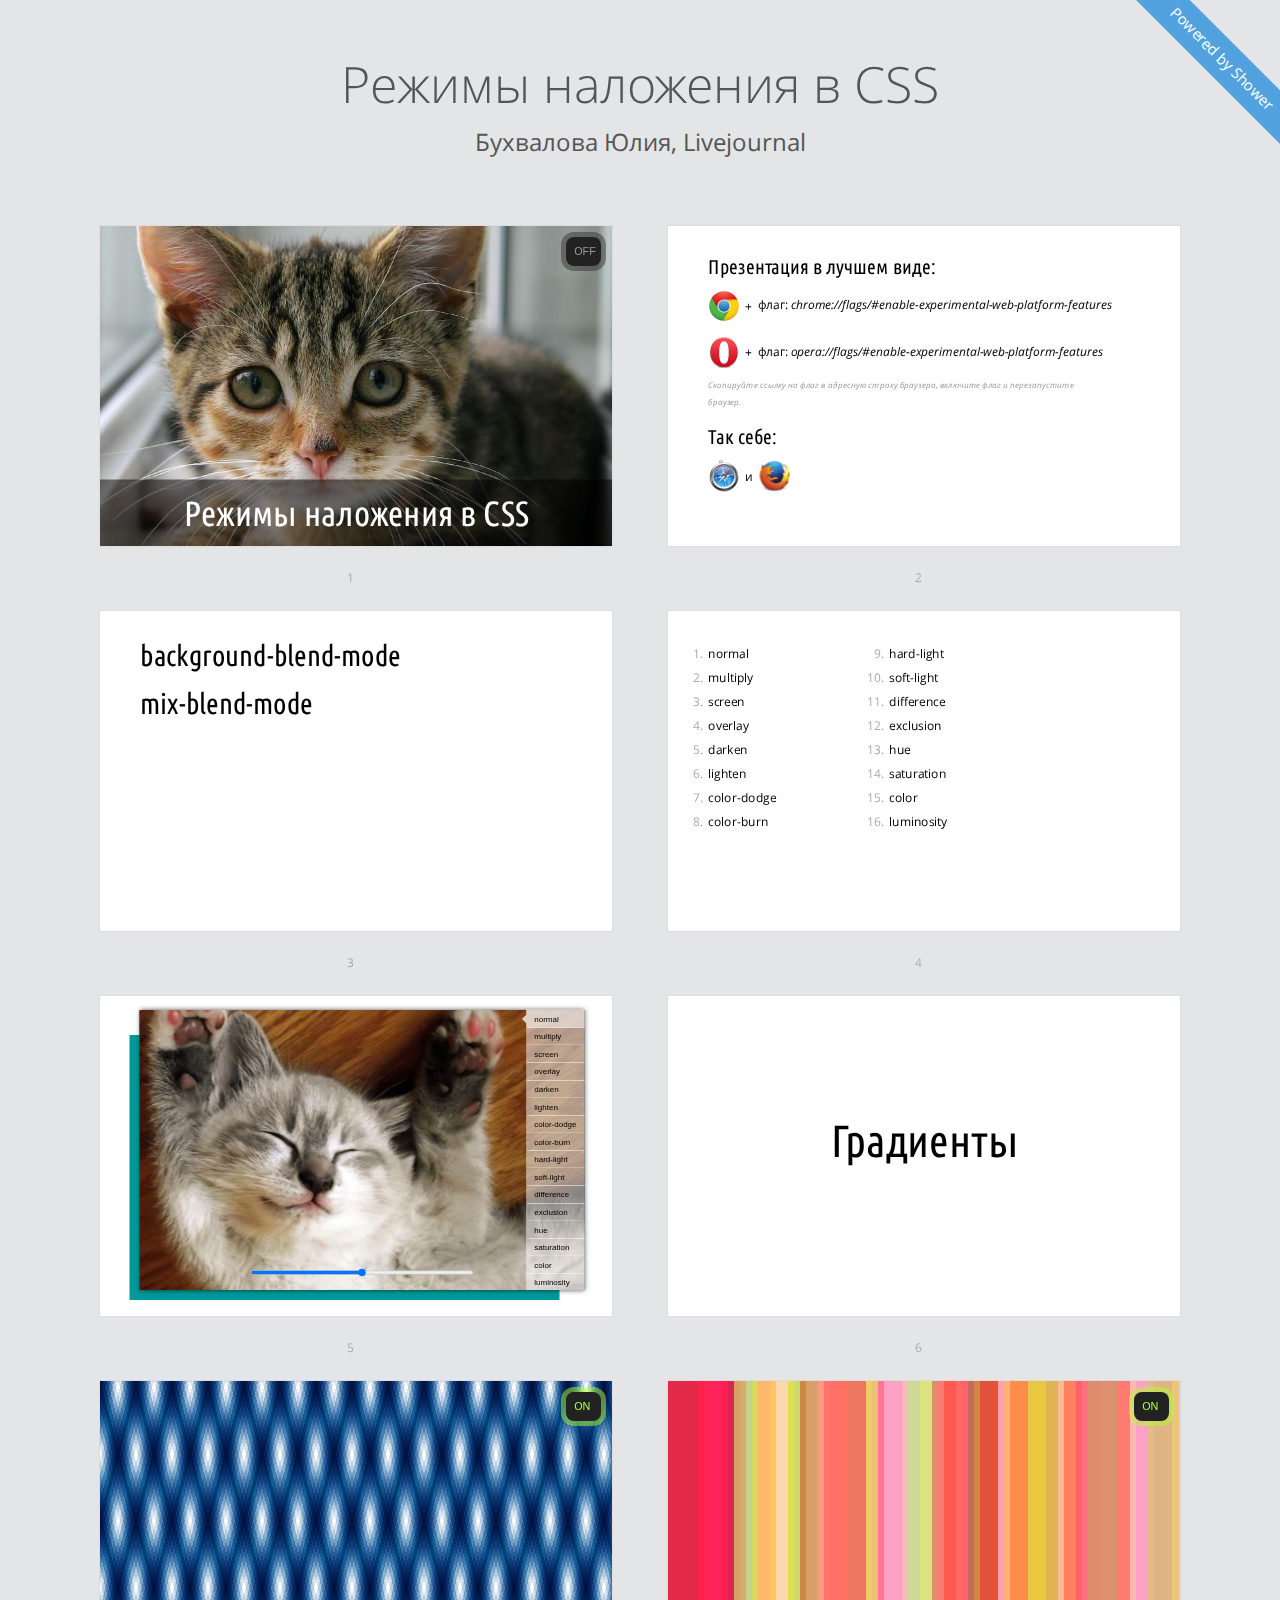
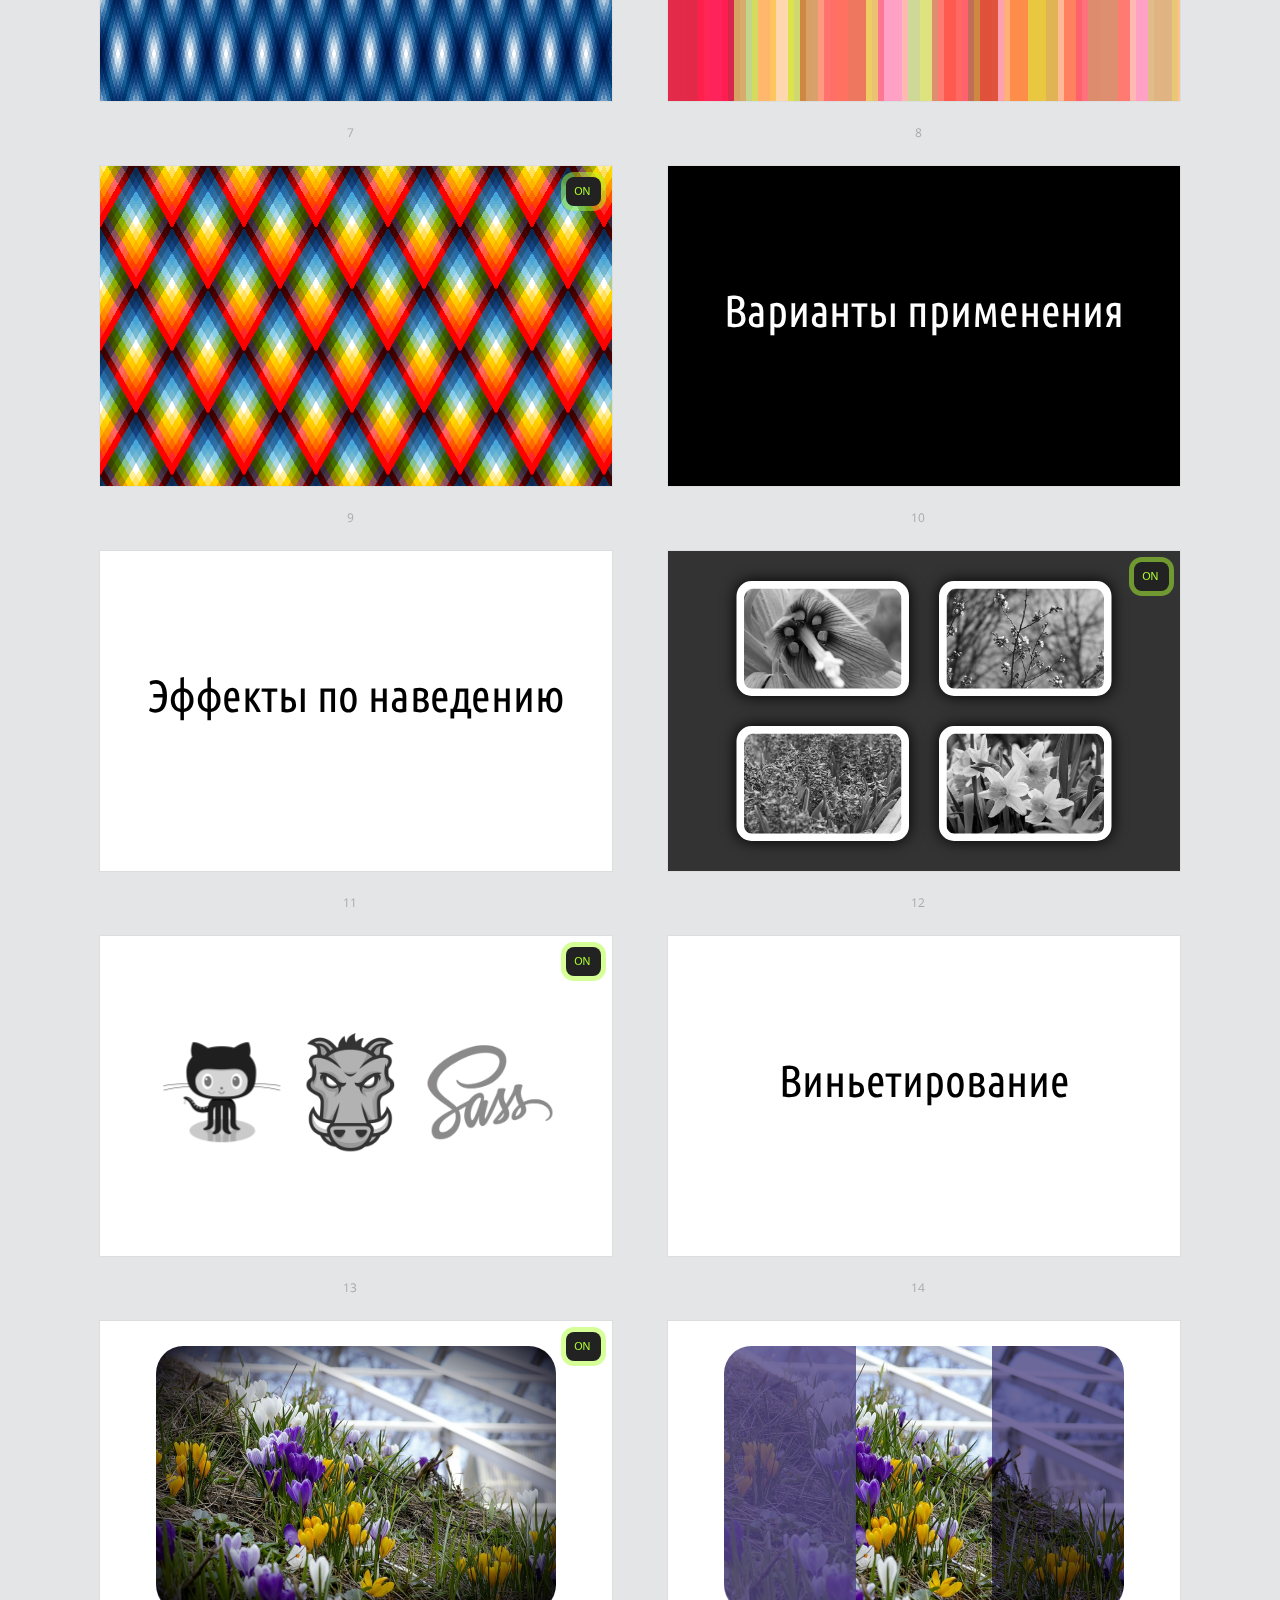
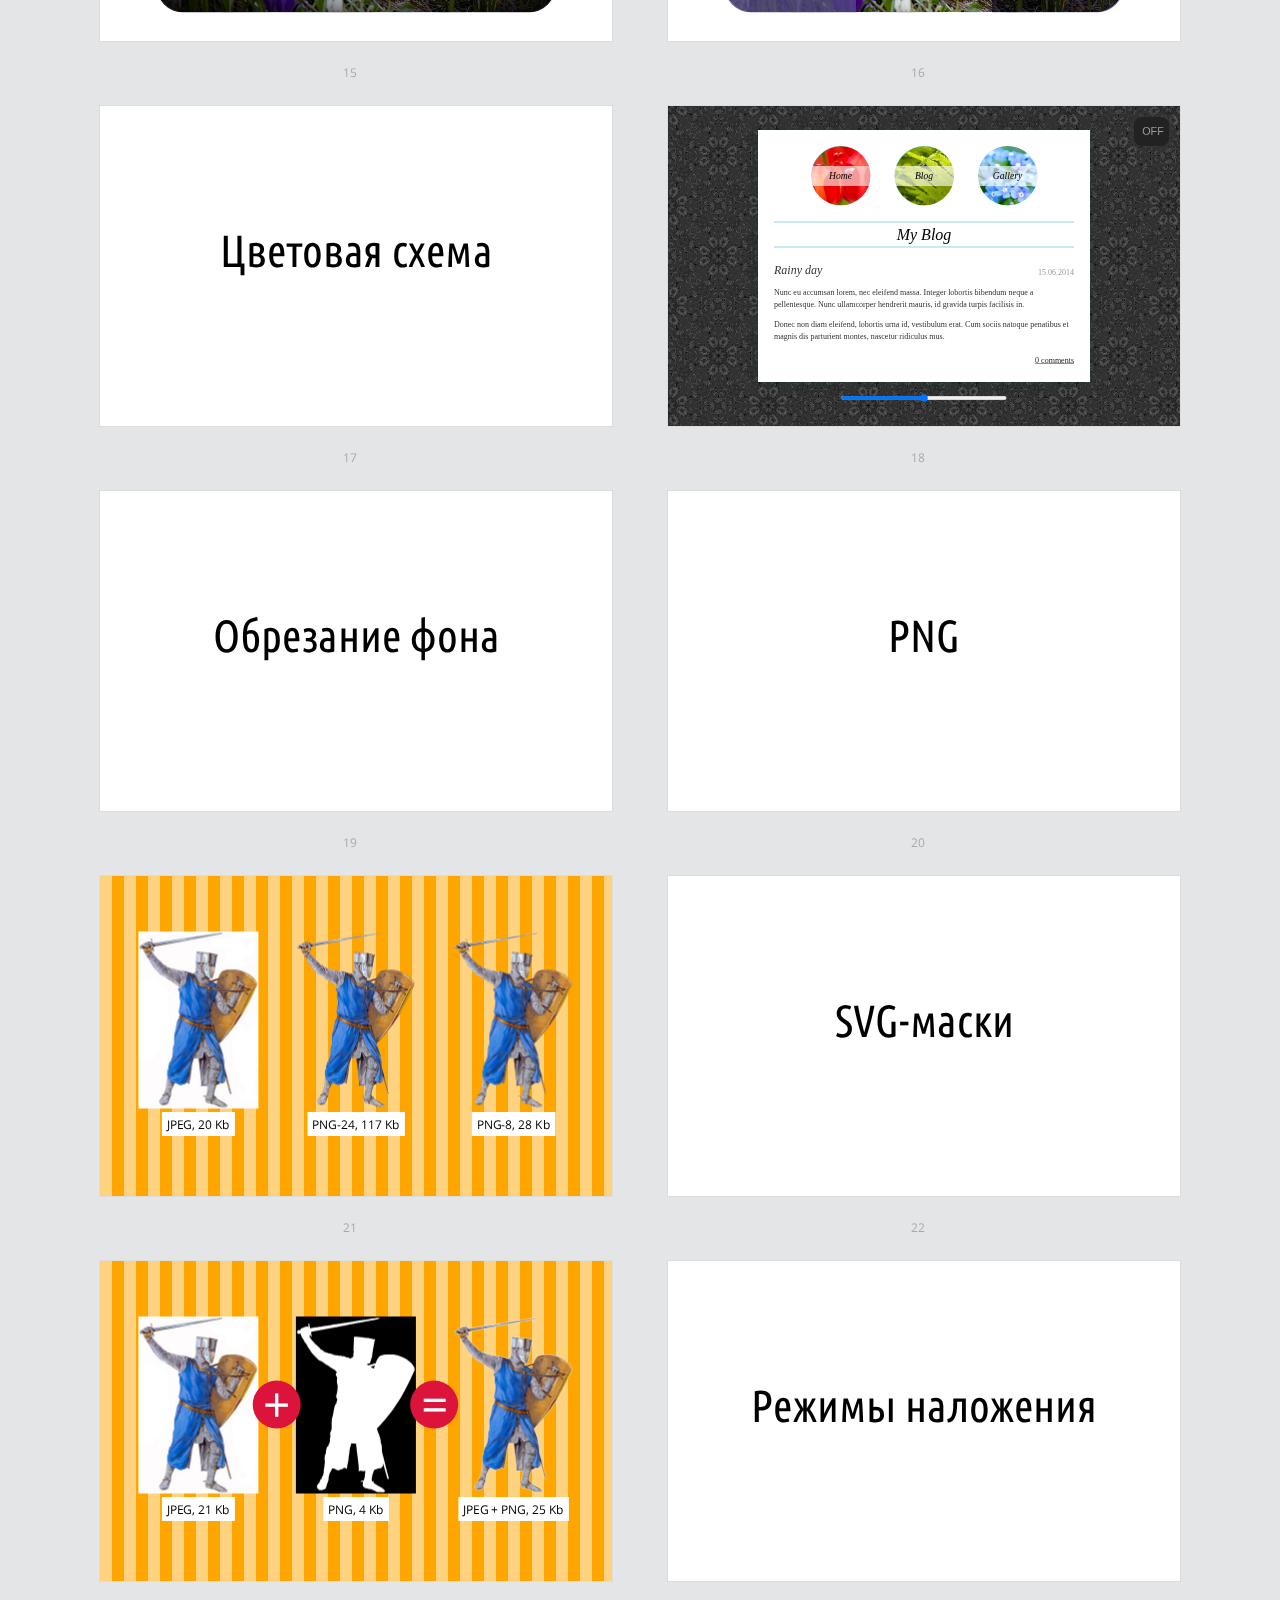
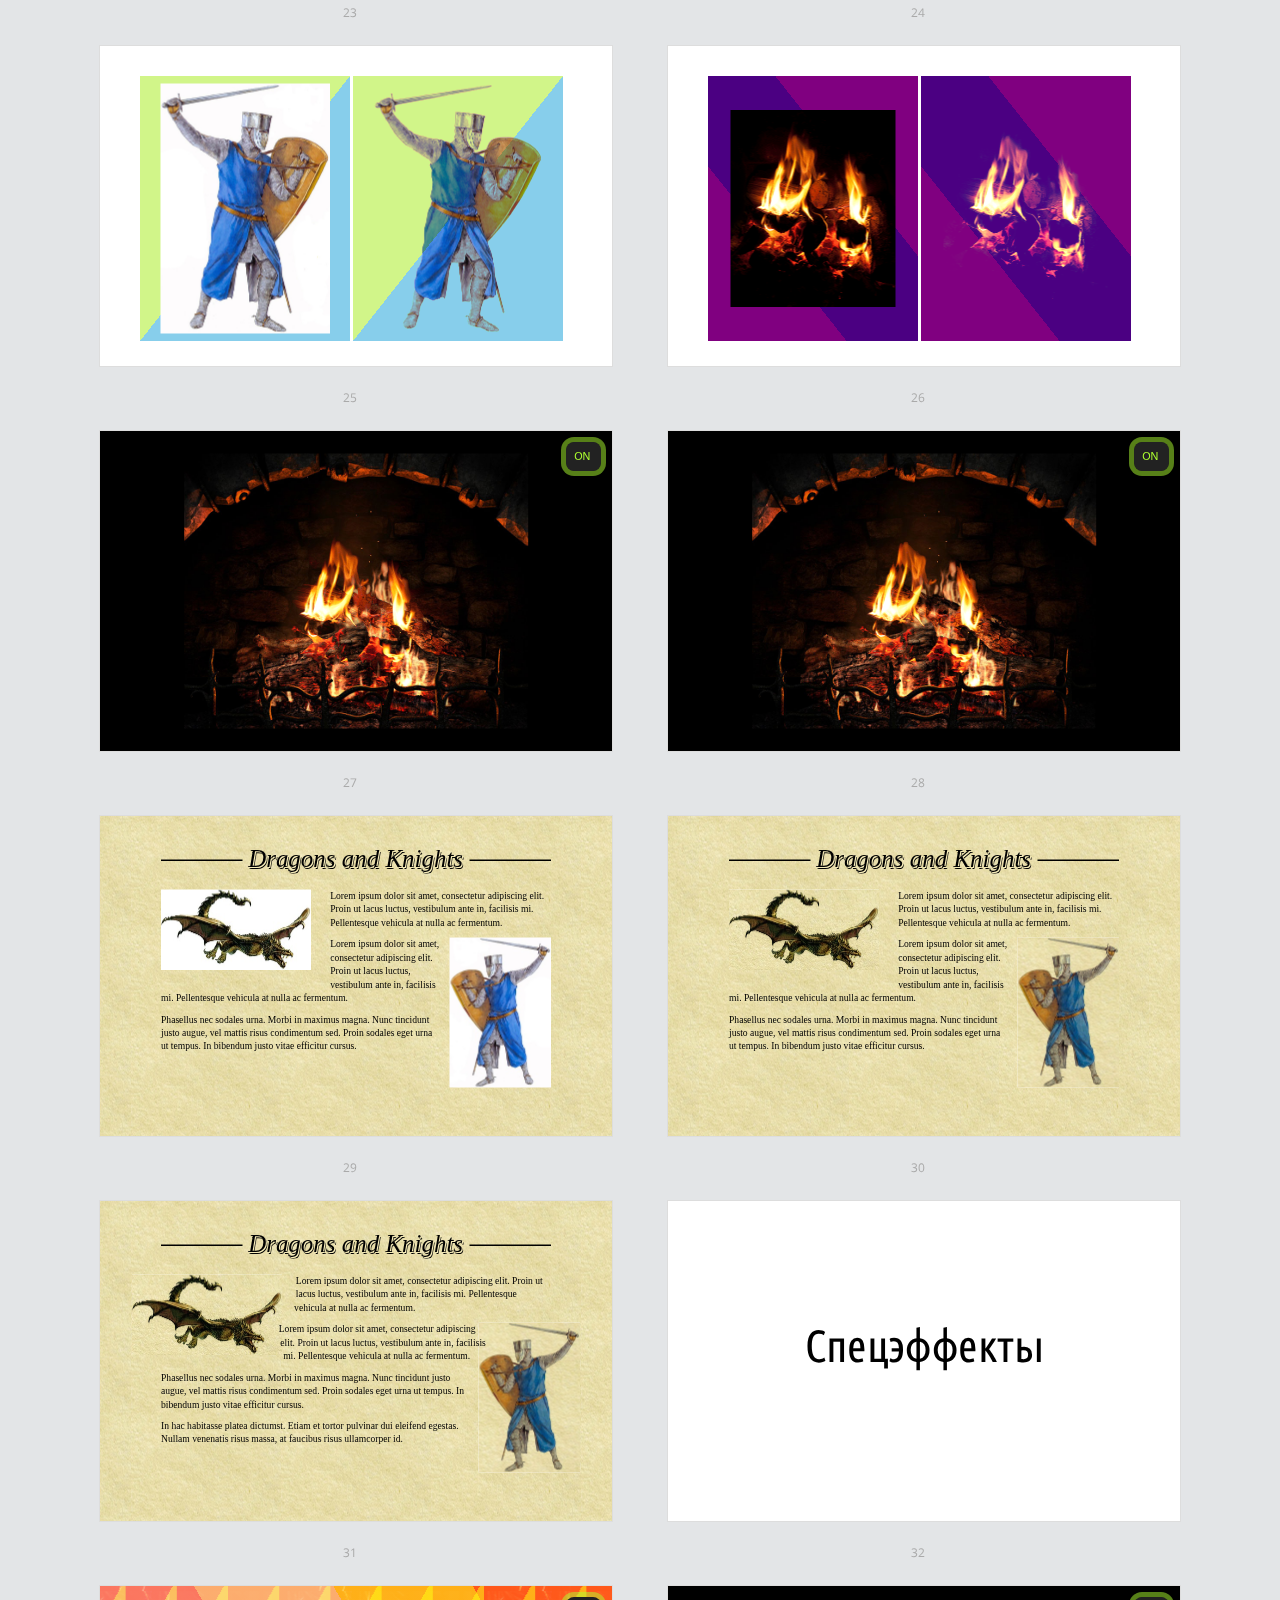
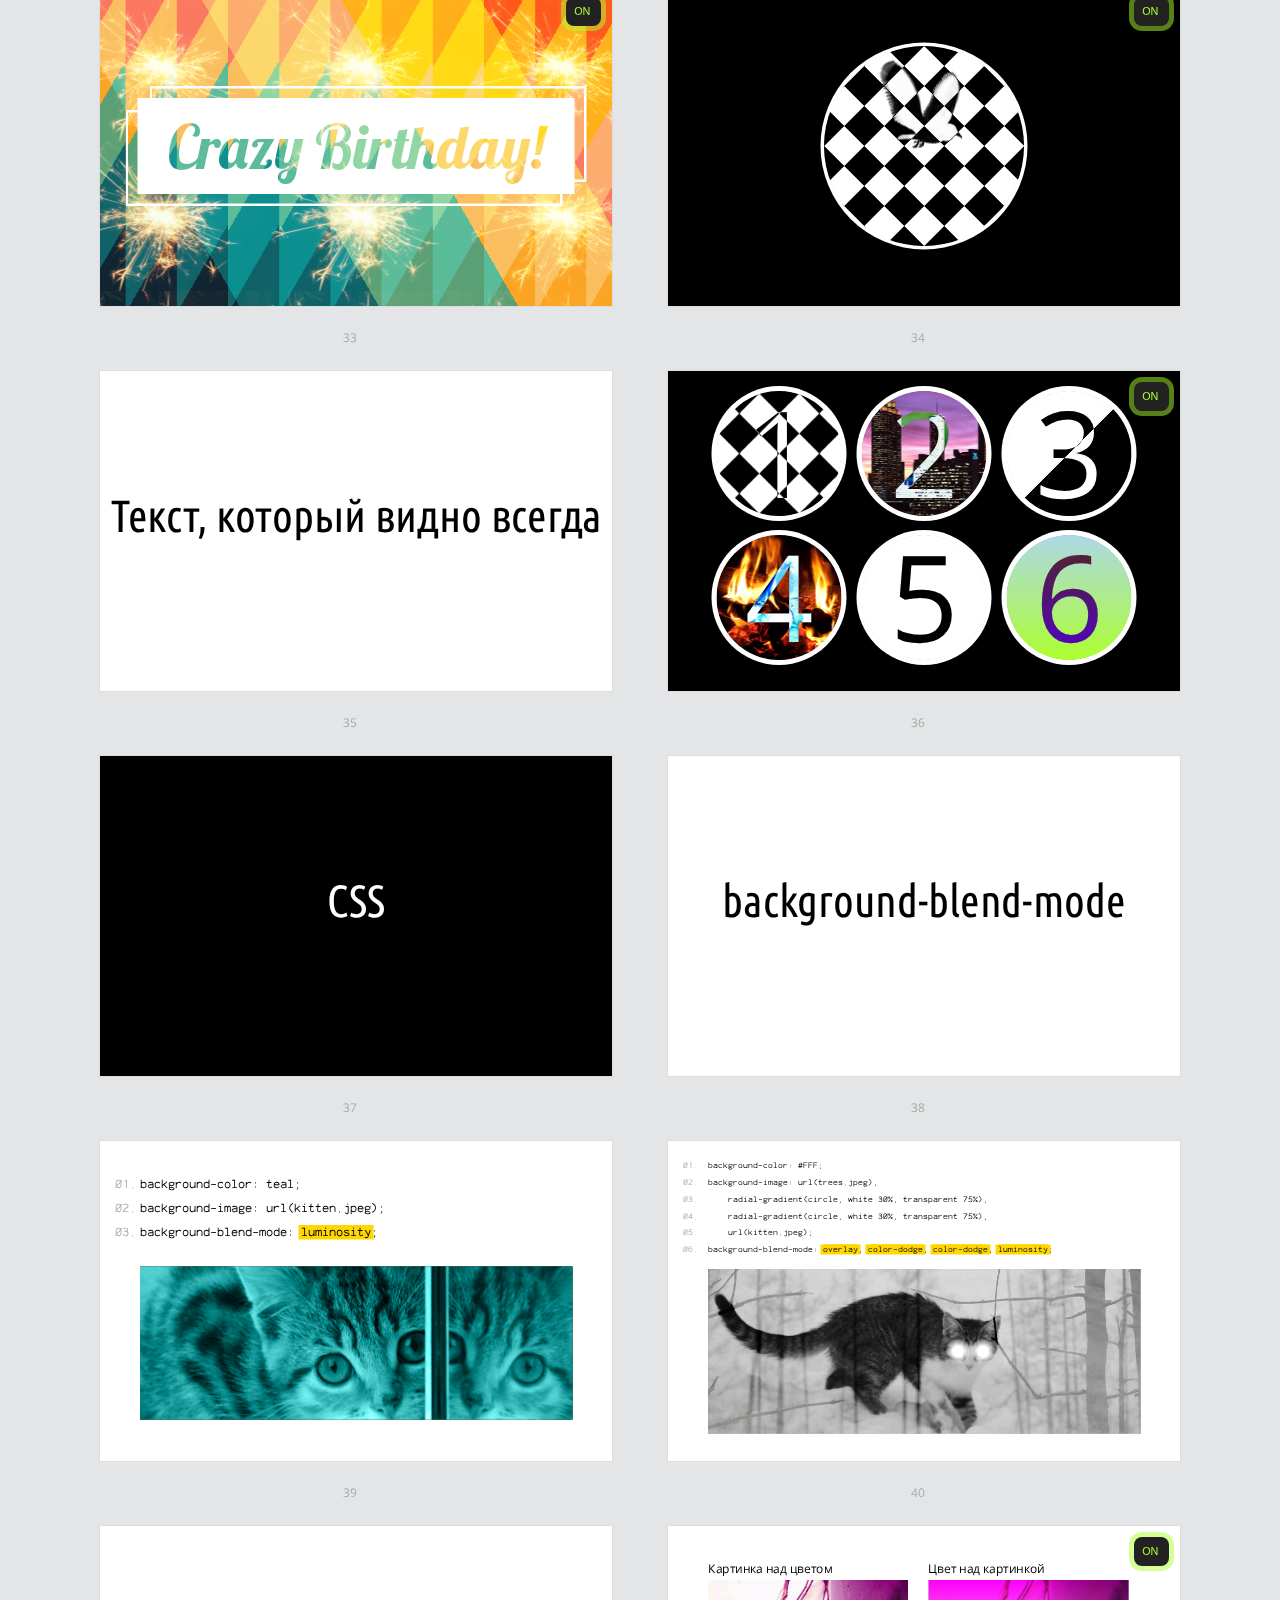
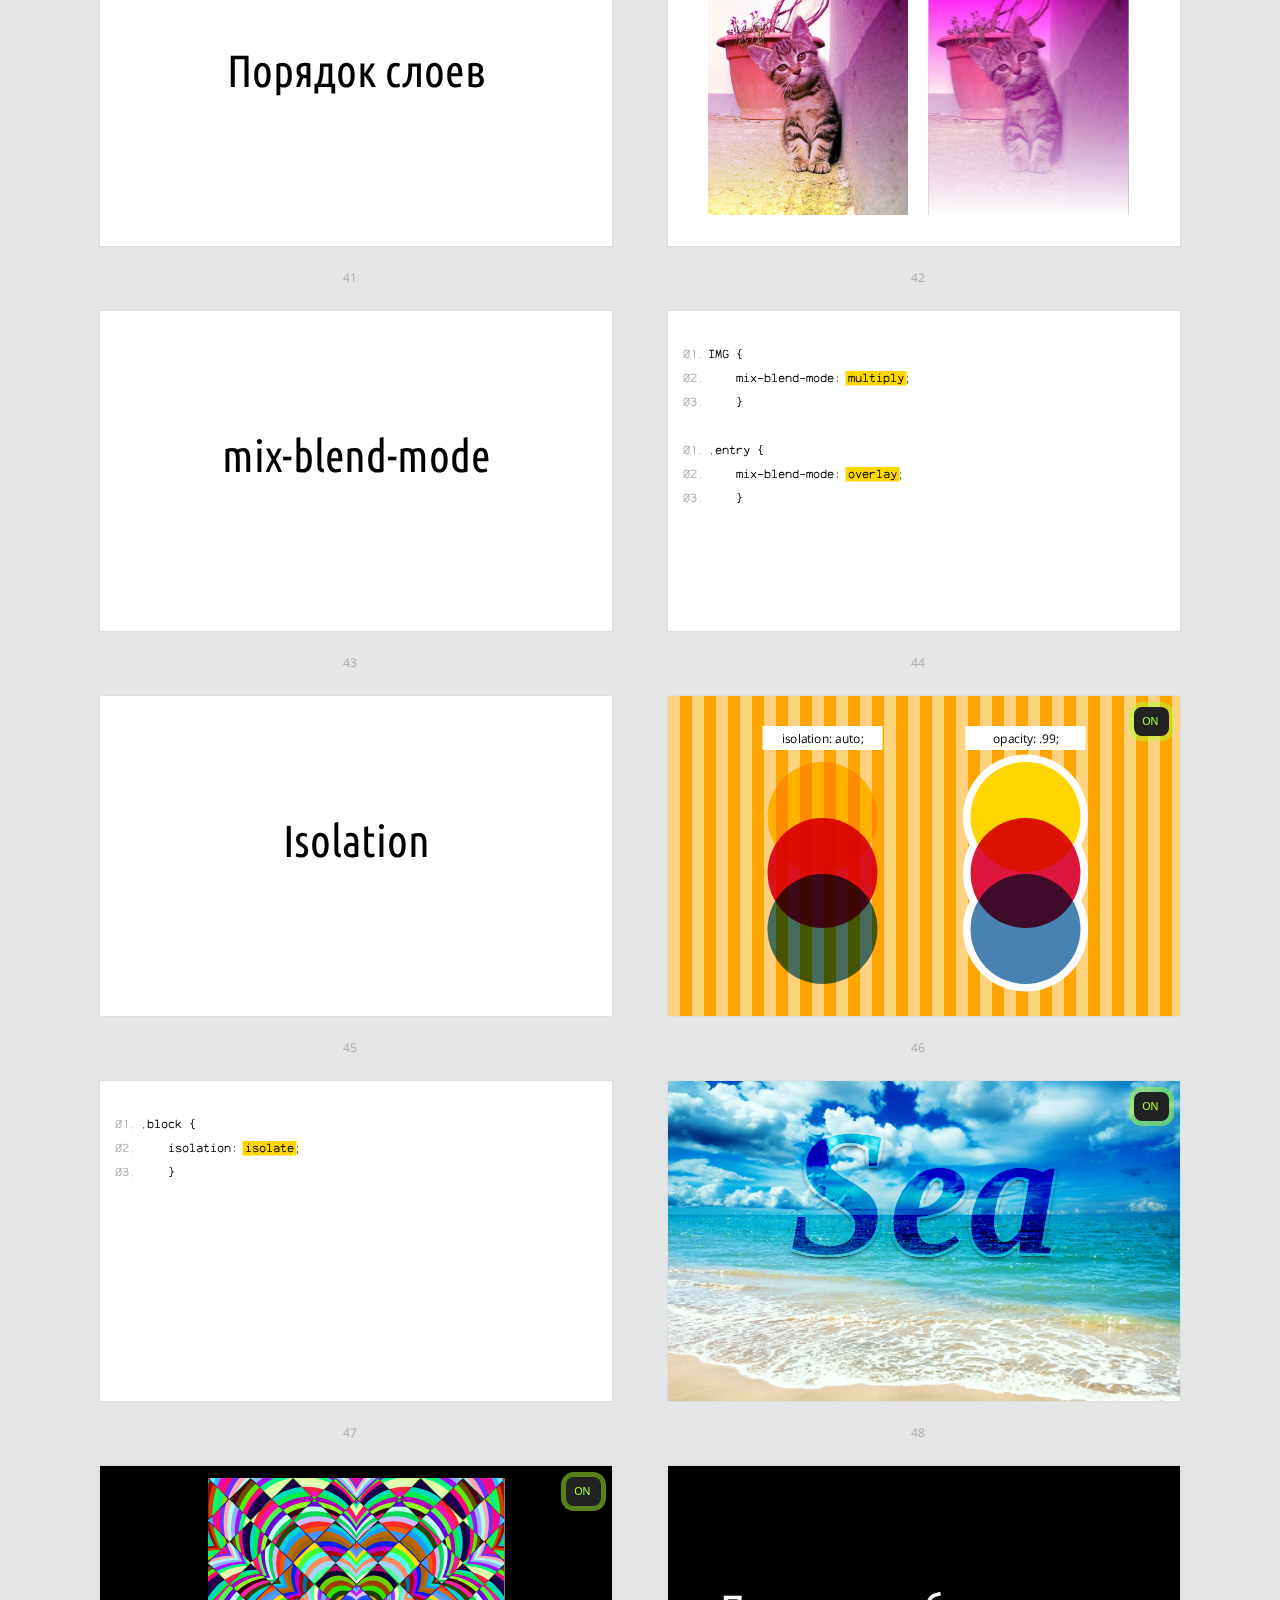
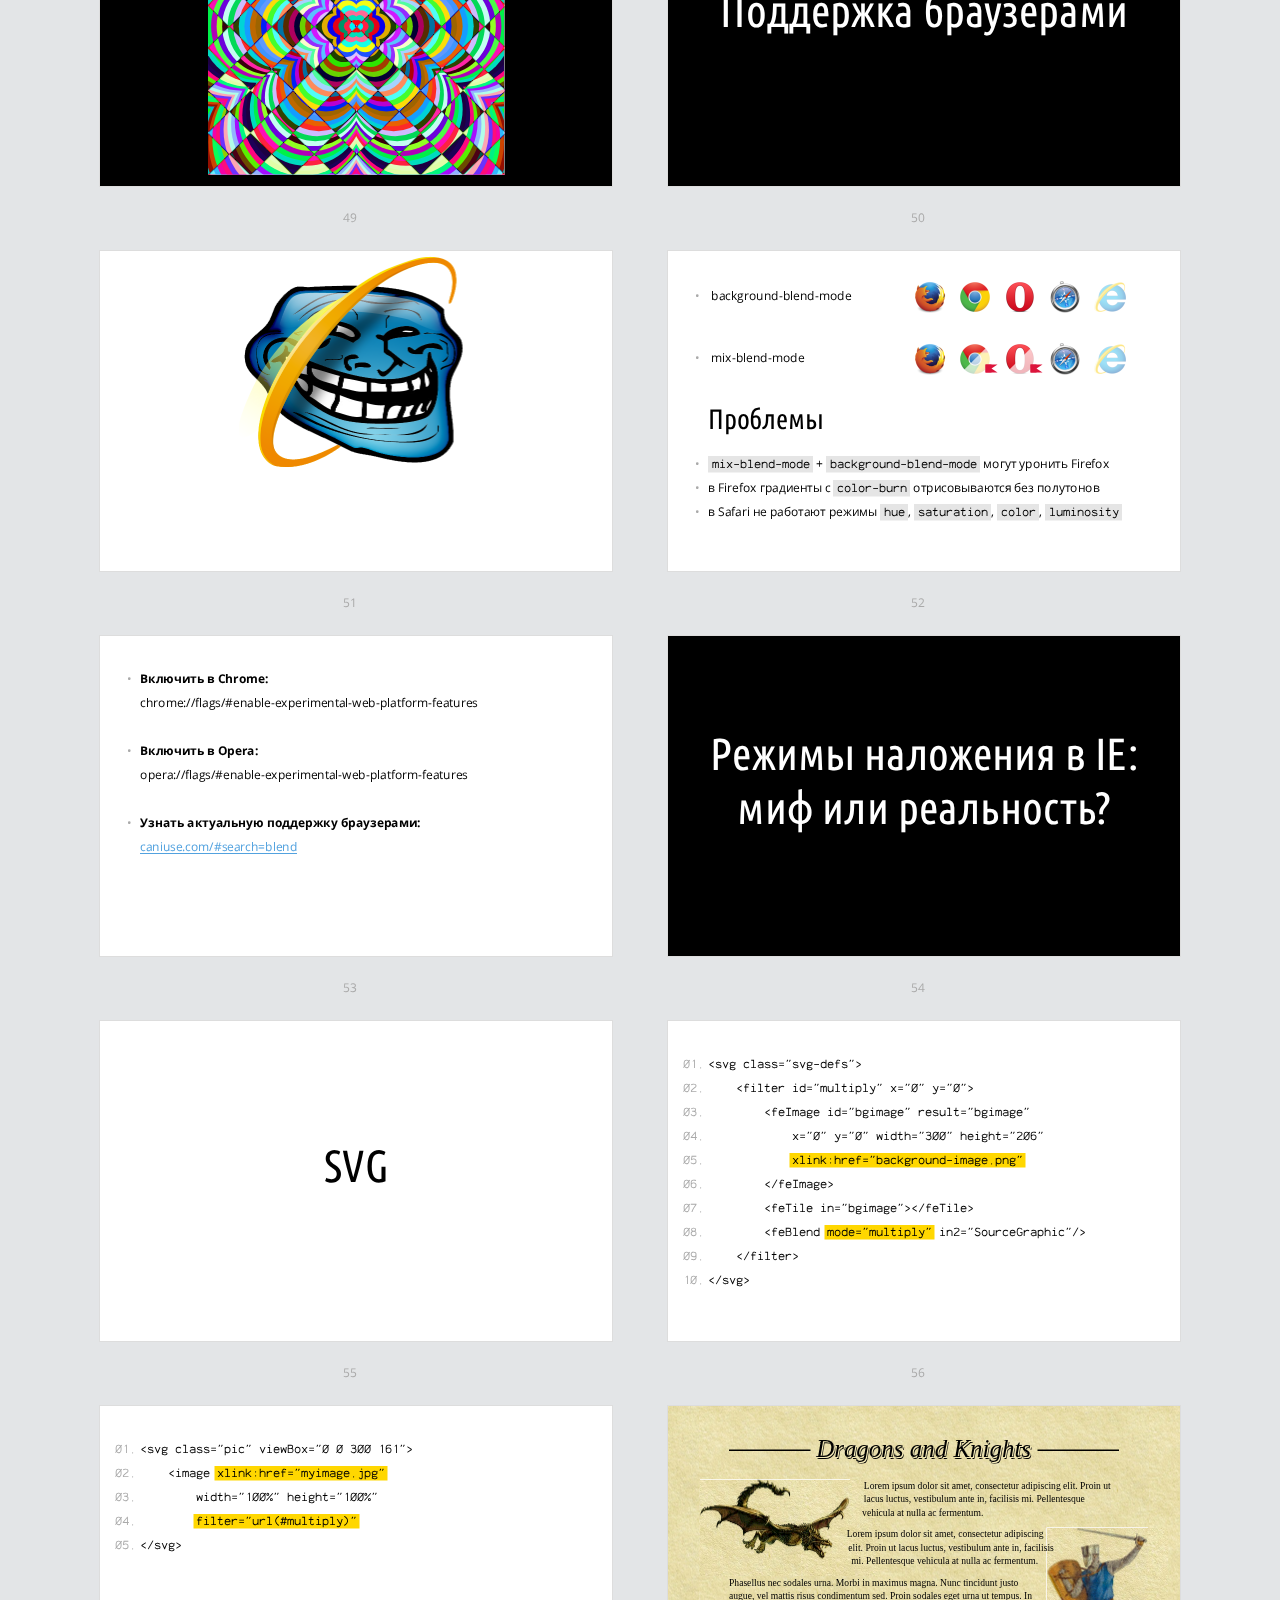
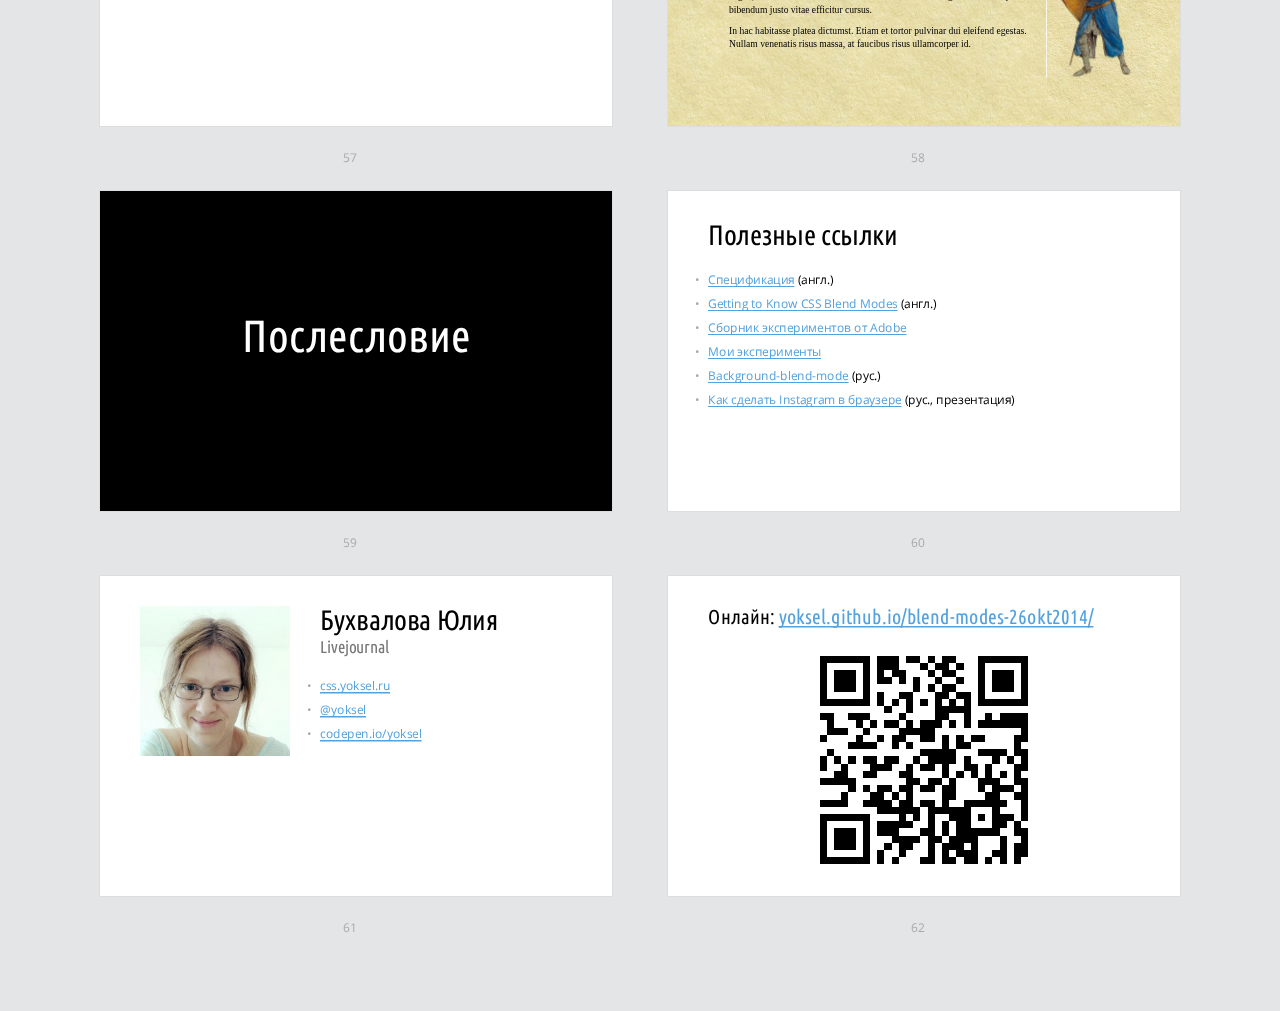
==== commit 978e4de6: "Save changes" ====
--- a/index.html
+++ b/index.html
@@ -210,7 +210,7 @@
         <ul class="demo-knight-png">
             <li class="demo-knight-png__item">
                 <img src="assets/img/demos/knights/knight-M.jpg"/>
-                <div class="demo-knight-png__weight">JPEG, 21 Kb</div>
+                <div class="demo-knight-png__weight">JPEG, 20 Kb</div>
             </li>
 
             <li class="demo-knight-png__item next">
@@ -220,7 +220,7 @@
 
             <li class="demo-knight-png__item next">
                 <img src="assets/img/demos/knights/knight-M-png8.png"/>
-                <div class="demo-knight-png__weight">PNG-8, 31 Kb</div>
+                <div class="demo-knight-png__weight">PNG-8, 28 Kb</div>
             </li>
         </ul>
 
@@ -349,7 +349,7 @@
 
     <!-- Slide -->
     <section class="slide"><div>
-        <h2 class="free-fly">Надписи, которые<br> видно всегда</h2>
+        <h2 class="free-fly">Текст, который видно всегда</h2>
     </div></section>
 
     <!-- Slide -->
@@ -435,6 +435,45 @@
 
         <pre class="next"><code>.entry { </code>
         <code>    mix-blend-mode: <mark>overlay</mark>; </code>
+        <code>    }</code></pre>
+
+    </div></section>
+
+    <!-- Slide -->
+    <section class="slide"><div>
+        <h2 class="free-fly">Isolation</h2>
+    </div></section>
+
+    <!-- Slide -->
+    <section class="slide bg--stripes js-togglemode"><div>
+        <div class="demo-isolation">
+            <dl class="list-isolation">
+                <dt class="list-isolation__title">isolation: auto;</dt>
+                <dd class="list-isolation__item"></dd>
+                <dd class="list-isolation__item"></dd>
+                <dd class="list-isolation__item"></dd>
+            </dl>
+            <dl class="list-isolation list-isolation--isolate">
+                <dt class="list-isolation__title">opacity: .99;</dt>
+                <dd class="list-isolation__item"></dd>
+                <dd class="list-isolation__item"></dd>
+                <dd class="list-isolation__item"></dd>
+            </dl>
+        </div>
+
+<!--
+opacity
+filters
+3D transforms (2D transforms must NOT cause isolation)
+blending
+masking
+ -->
+    </div></section>
+
+    <!-- Slide -->
+    <section class="slide"><div>
+        <pre><code>.block { </code>
+        <code>    isolation: <mark>isolate</mark>; </code>
         <code>    }</code></pre>
 
     </div></section>
--- a/assets/css/style.css
+++ b/assets/css/style.css
@@ -1103,6 +1103,7 @@
 }
 .demo-knight-png__weight {
   display: inline-block;
+  margin-top: .3em;
   padding: 0 10px;
   background: #FFF;
 }
@@ -1224,6 +1225,7 @@
 }
 .demo-knight-svg__weight {
   display: inline-block;
+  margin-top: .3em;
   padding: 0 10px;
   background: #FFF;
 }
@@ -1234,7 +1236,7 @@
 }
 
 .demo-dragons {
-  width: 740px;
+  width: 780px;
   margin: 0 auto;
   font-family: Georgia, serif;
 }
@@ -1449,21 +1451,19 @@
   background-image: url(../img/demos/cells-bw.png);
 }
 .demo-numbers__item:nth-child(2) {
-  background-image: url(http://img-fotki.yandex.ru/get/5109/5091629.a2/0_85fc9_9d0b4fcd_XL);
+  background-image: url(../img/demos/city.jpeg);
 }
 .demo-numbers__item:nth-child(3) {
   background-image: -webkit-linear-gradient(135deg, black 50%, white 50%);
   background-image: linear-gradient(-45deg, black 50%, white 50%);
-  /*background-size: 3em 3em;*/
 }
 .demo-numbers__item:nth-child(4) {
-  background-image: url(http://img-fotki.yandex.ru/get/3001/5091629.a2/0_85de8_117f440f_L);
+  background-image: url(../img/demos/fire/fire-small.gif);
 }
 .demo-numbers__item:nth-child(6) {
   background-image: -webkit-gradient(linear, left top, left bottom, from(lightblue), to(greenyellow));
   background-image: -webkit-linear-gradient(lightblue, greenyellow);
   background-image: linear-gradient(lightblue, greenyellow);
-  /*background-size: 3em 3em;*/
 }
 
 .demo-numbers__item SPAN {
@@ -1548,6 +1548,49 @@
   background: linear-gradient(purple, white), url(../../assets/img/demos/kitten-505.jpeg);
 }
 
+.demo-isolation {
+  text-align: center;
+}
+
+.list-isolation {
+  display: inline-block;
+  width: 400px;
+}
+.list-isolation__title {
+  display: inline-block;
+  width: 60%;
+  margin-bottom: 1em;
+  background: #FFF;
+}
+.list-isolation__item {
+  display: inline-block;
+  width: 220px;
+  height: 220px;
+  margin-bottom: -4.5em;
+  border-radius: 50%;
+  -webkit-box-shadow: 0 0 0 15px #FFF;
+  box-shadow: 0 0 0 15px #FFF;
+  mix-blend-mode: multiply;
+}
+.list-isolation__item:before {
+  content: none !important;
+}
+.list-isolation__item:nth-of-type(1) {
+  background: gold;
+}
+.list-isolation__item:nth-of-type(2) {
+  background: crimson;
+}
+.list-isolation__item:nth-of-type(3) {
+  background: steelblue;
+}
+.list-isolation--isolate {
+  opacity: .99;
+  /*isolation: isolate;*/
+  /*isolation: isolate !important;*/
+  /*isolation: isolate;*/
+}
+
 .demo-sea {
   position: absolute;
   top: 0;
@@ -1602,8 +1645,8 @@
   margin: auto;
   background: gold;
   border-radius: 50%;
-  -webkit-box-shadow: 0px 0px 0 0px #003dd6, 0px 0px 0 0px #003dd6, 0px -0px 0 0px #003dd6, 0px -0px 0 0px #003dd6, 0px 0 0 0px #003dd6, 0px 0 0 0px #003dd6, -3.558px 5.93px 0 3.95333px #c175ff, 3.558px 5.93px 0 3.95333px #c175ff, -3.558px -5.93px 0 3.95333px #c175ff, 3.558px -5.93px 0 3.95333px #c175ff, -7.116px 0 0 3.95333px #c175ff, 7.116px 0 0 3.95333px #c175ff, -7.116px 11.86px 0 7.90667px #b2d100, 7.116px 11.86px 0 7.90667px #b2d100, -7.116px -11.86px 0 7.90667px #b2d100, 7.116px -11.86px 0 7.90667px #b2d100, -14.232px 0 0 7.90667px #b2d100, 14.232px 0 0 7.90667px #b2d100, -10.674px 17.79px 0 11.86px #52d7ff, 10.674px 17.79px 0 11.86px #52d7ff, -10.674px -17.79px 0 11.86px #52d7ff, 10.674px -17.79px 0 11.86px #52d7ff, -21.348px 0 0 11.86px #52d7ff, 21.348px 0 0 11.86px #52d7ff, -14.232px 23.72px 0 15.81333px #ff4d67, 14.232px 23.72px 0 15.81333px #ff4d67, -14.232px -23.72px 0 15.81333px #ff4d67, 14.232px -23.72px 0 15.81333px #ff4d67, -28.464px 0 0 15.81333px #ff4d67, 28.464px 0 0 15.81333px #ff4d67, -17.79px 29.65px 0 19.76667px #0018f0, 17.79px 29.65px 0 19.76667px #0018f0, -17.79px -29.65px 0 19.76667px #0018f0, 17.79px -29.65px 0 19.76667px #0018f0, -35.58px 0 0 19.76667px #0018f0, 35.58px 0 0 19.76667px #0018f0, -21.348px 35.58px 0 23.72px #2eff6d, 21.348px 35.58px 0 23.72px #2eff6d, -21.348px -35.58px 0 23.72px #2eff6d, 21.348px -35.58px 0 23.72px #2eff6d, -42.696px 0 0 23.72px #2eff6d, 42.696px 0 0 23.72px #2eff6d, -24.906px 41.51px 0 27.67333px #ab0fff, 24.906px 41.51px 0 27.67333px #ab0fff, -24.906px -41.51px 0 27.67333px #ab0fff, 24.906px -41.51px 0 27.67333px #ab0fff, -49.812px 0 0 27.67333px #ab0fff, 49.812px 0 0 27.67333px #ab0fff, -28.464px 47.44px 0 31.62667px #ff1a75, 28.464px 47.44px 0 31.62667px #ff1a75, -28.464px -47.44px 0 31.62667px #ff1a75, 28.464px -47.44px 0 31.62667px #ff1a75, -56.928px 0 0 31.62667px #ff1a75, 56.928px 0 0 31.62667px #ff1a75, -32.022px 53.37px 0 35.58px #ff1472, 32.022px 53.37px 0 35.58px #ff1472, -32.022px -53.37px 0 35.58px #ff1472, 32.022px -53.37px 0 35.58px #ff1472, -64.044px 0 0 35.58px #ff1472, 64.044px 0 0 35.58px #ff1472, -35.58px 59.3px 0 39.53333px #617bff, 35.58px 59.3px 0 39.53333px #617bff, -35.58px -59.3px 0 39.53333px #617bff, 35.58px -59.3px 0 39.53333px #617bff, -71.16px 0 0 39.53333px #617bff, 71.16px 0 0 39.53333px #617bff, -39.138px 65.23px 0 43.48667px #a3ffe2, 39.138px 65.23px 0 43.48667px #a3ffe2, -39.138px -65.23px 0 43.48667px #a3ffe2, 39.138px -65.23px 0 43.48667px #a3ffe2, -78.276px 0 0 43.48667px #a3ffe2, 78.276px 0 0 43.48667px #a3ffe2, -42.696px 71.16px 0 47.44px #ccd0ff, 42.696px 71.16px 0 47.44px #ccd0ff, -42.696px -71.16px 0 47.44px #ccd0ff, 42.696px -71.16px 0 47.44px #ccd0ff, -85.392px 0 0 47.44px #ccd0ff, 85.392px 0 0 47.44px #ccd0ff, -46.254px 77.09px 0 51.39333px #42ff62, 46.254px 77.09px 0 51.39333px #42ff62, -46.254px -77.09px 0 51.39333px #42ff62, 46.254px -77.09px 0 51.39333px #42ff62, -92.508px 0 0 51.39333px #42ff62, 92.508px 0 0 51.39333px #42ff62, -49.812px 83.02px 0 55.34667px #c7c8ff, 49.812px 83.02px 0 55.34667px #c7c8ff, -49.812px -83.02px 0 55.34667px #c7c8ff, 49.812px -83.02px 0 55.34667px #c7c8ff, -99.624px 0 0 55.34667px #c7c8ff, 99.624px 0 0 55.34667px #c7c8ff, -53.37px 88.95px 0 59.3px #38ffc3, 53.37px 88.95px 0 59.3px #38ffc3, -53.37px -88.95px 0 59.3px #38ffc3, 53.37px -88.95px 0 59.3px #38ffc3, -106.74px 0 0 59.3px #38ffc3, 106.74px 0 0 59.3px #38ffc3, -56.928px 94.88px 0 63.25333px #ccf7ff, 56.928px 94.88px 0 63.25333px #ccf7ff, -56.928px -94.88px 0 63.25333px #ccf7ff, 56.928px -94.88px 0 63.25333px #ccf7ff, -113.856px 0 0 63.25333px #ccf7ff, 113.856px 0 0 63.25333px #ccf7ff, -60.486px 100.81px 0 67.20667px #1f40ff, 60.486px 100.81px 0 67.20667px #1f40ff, -60.486px -100.81px 0 67.20667px #1f40ff, 60.486px -100.81px 0 67.20667px #1f40ff, -120.972px 0 0 67.20667px #1f40ff, 120.972px 0 0 67.20667px #1f40ff, -64.044px 106.74px 0 71.16px #fdc7ff, 64.044px 106.74px 0 71.16px #fdc7ff, -64.044px -106.74px 0 71.16px #fdc7ff, 64.044px -106.74px 0 71.16px #fdc7ff, -128.088px 0 0 71.16px #fdc7ff, 128.088px 0 0 71.16px #fdc7ff, -67.602px 112.67px 0 75.11333px #f09eff, 67.602px 112.67px 0 75.11333px #f09eff, -67.602px -112.67px 0 75.11333px #f09eff, 67.602px -112.67px 0 75.11333px #f09eff, -135.204px 0 0 75.11333px #f09eff, 135.204px 0 0 75.11333px #f09eff, -71.16px 118.6px 0 79.06667px #9000ff, 71.16px 118.6px 0 79.06667px #9000ff, -71.16px -118.6px 0 79.06667px #9000ff, 71.16px -118.6px 0 79.06667px #9000ff, -142.32px 0 0 79.06667px #9000ff, 142.32px 0 0 79.06667px #9000ff, -74.718px 124.53px 0 83.02px #e224ff, 74.718px 124.53px 0 83.02px #e224ff, -74.718px -124.53px 0 83.02px #e224ff, 74.718px -124.53px 0 83.02px #e224ff, -149.436px 0 0 83.02px #e224ff, 149.436px 0 0 83.02px #e224ff, -78.276px 130.46px 0 86.97333px #52a8ff, 78.276px 130.46px 0 86.97333px #52a8ff, -78.276px -130.46px 0 86.97333px #52a8ff, 78.276px -130.46px 0 86.97333px #52a8ff, -156.552px 0 0 86.97333px #52a8ff, 156.552px 0 0 86.97333px #52a8ff, -81.834px 136.39px 0 90.92667px #8f70ff, 81.834px 136.39px 0 90.92667px #8f70ff, -81.834px -136.39px 0 90.92667px #8f70ff, 81.834px -136.39px 0 90.92667px #8f70ff, -163.668px 0 0 90.92667px #8f70ff, 163.668px 0 0 90.92667px #8f70ff, -85.392px 142.32px 0 94.88px #2e3cff, 85.392px 142.32px 0 94.88px #2e3cff, -85.392px -142.32px 0 94.88px #2e3cff, 85.392px -142.32px 0 94.88px #2e3cff, -170.784px 0 0 94.88px #2e3cff, 170.784px 0 0 94.88px #2e3cff, -88.95px 148.25px 0 98.83333px #f9ff85, 88.95px 148.25px 0 98.83333px #f9ff85, -88.95px -148.25px 0 98.83333px #f9ff85, 88.95px -148.25px 0 98.83333px #f9ff85, -177.9px 0 0 98.83333px #f9ff85, 177.9px 0 0 98.83333px #f9ff85, -92.508px 154.18px 0 102.78667px #9ec3ff, 92.508px 154.18px 0 102.78667px #9ec3ff, -92.508px -154.18px 0 102.78667px #9ec3ff, 92.508px -154.18px 0 102.78667px #9ec3ff, -185.016px 0 0 102.78667px #9ec3ff, 185.016px 0 0 102.78667px #9ec3ff, -96.066px 160.11px 0 106.74px #b8ffe4, 96.066px 160.11px 0 106.74px #b8ffe4, -96.066px -160.11px 0 106.74px #b8ffe4, 96.066px -160.11px 0 106.74px #b8ffe4, -192.132px 0 0 106.74px #b8ffe4, 192.132px 0 0 106.74px #b8ffe4, -99.624px 166.04px 0 110.69333px #ff52b7, 99.624px 166.04px 0 110.69333px #ff52b7, -99.624px -166.04px 0 110.69333px #ff52b7, 99.624px -166.04px 0 110.69333px #ff52b7, -199.248px 0 0 110.69333px #ff52b7, 199.248px 0 0 110.69333px #ff52b7, -103.182px 171.97px 0 114.64667px #e4ff8a, 103.182px 171.97px 0 114.64667px #e4ff8a, -103.182px -171.97px 0 114.64667px #e4ff8a, 103.182px -171.97px 0 114.64667px #e4ff8a, -206.364px 0 0 114.64667px #e4ff8a, 206.364px 0 0 114.64667px #e4ff8a, -106.74px 177.9px 0 118.6px #efff0a, 106.74px 177.9px 0 118.6px #efff0a, -106.74px -177.9px 0 118.6px #efff0a, 106.74px -177.9px 0 118.6px #efff0a, -213.48px 0 0 118.6px #efff0a, 213.48px 0 0 118.6px #efff0a, -110.298px 183.83px 0 122.55333px #e69d00, 110.298px 183.83px 0 122.55333px #e69d00, -110.298px -183.83px 0 122.55333px #e69d00, 110.298px -183.83px 0 122.55333px #e69d00, -220.596px 0 0 122.55333px #e69d00, 220.596px 0 0 122.55333px #e69d00, -113.856px 189.76px 0 126.50667px #8f98ff, 113.856px 189.76px 0 126.50667px #8f98ff, -113.856px -189.76px 0 126.50667px #8f98ff, 113.856px -189.76px 0 126.50667px #8f98ff, -227.712px 0 0 126.50667px #8f98ff, 227.712px 0 0 126.50667px #8f98ff, -117.414px 195.69px 0 130.46px #ff2e5b, 117.414px 195.69px 0 130.46px #ff2e5b, -117.414px -195.69px 0 130.46px #ff2e5b, 117.414px -195.69px 0 130.46px #ff2e5b, -234.828px 0 0 130.46px #ff2e5b, 234.828px 0 0 130.46px #ff2e5b, -120.972px 201.62px 0 134.41333px #fffa9e, 120.972px 201.62px 0 134.41333px #fffa9e, -120.972px -201.62px 0 134.41333px #fffa9e, 120.972px -201.62px 0 134.41333px #fffa9e, -241.944px 0 0 134.41333px #fffa9e, 241.944px 0 0 134.41333px #fffa9e, -124.53px 207.55px 0 138.36667px #79ff1a, 124.53px 207.55px 0 138.36667px #79ff1a, -124.53px -207.55px 0 138.36667px #79ff1a, 124.53px -207.55px 0 138.36667px #79ff1a, -249.06px 0 0 138.36667px #79ff1a, 249.06px 0 0 138.36667px #79ff1a, -128.088px 213.48px 0 142.32px #eebdff, 128.088px 213.48px 0 142.32px #eebdff, -128.088px -213.48px 0 142.32px #eebdff, 128.088px -213.48px 0 142.32px #eebdff, -256.176px 0 0 142.32px #eebdff, 256.176px 0 0 142.32px #eebdff, -131.646px 219.41px 0 146.27333px #fa0079, 131.646px 219.41px 0 146.27333px #fa0079, -131.646px -219.41px 0 146.27333px #fa0079, 131.646px -219.41px 0 146.27333px #fa0079, -263.292px 0 0 146.27333px #fa0079, 263.292px 0 0 146.27333px #fa0079, -135.204px 225.34px 0 150.22667px #ffd37a, 135.204px 225.34px 0 150.22667px #ffd37a, -135.204px -225.34px 0 150.22667px #ffd37a, 135.204px -225.34px 0 150.22667px #ffd37a, -270.408px 0 0 150.22667px #ffd37a, 270.408px 0 0 150.22667px #ffd37a, -138.762px 231.27px 0 154.18px #fdffa3, 138.762px 231.27px 0 154.18px #fdffa3, -138.762px -231.27px 0 154.18px #fdffa3, 138.762px -231.27px 0 154.18px #fdffa3, -277.524px 0 0 154.18px #fdffa3, 277.524px 0 0 154.18px #fdffa3, -142.32px 237.2px 0 158.13333px #dbffb3, 142.32px 237.2px 0 158.13333px #dbffb3, -142.32px -237.2px 0 158.13333px #dbffb3, 142.32px -237.2px 0 158.13333px #dbffb3, -284.64px 0 0 158.13333px #dbffb3, 284.64px 0 0 158.13333px #dbffb3, -145.878px 243.13px 0 162.08667px #3df9ff, 145.878px 243.13px 0 162.08667px #3df9ff, -145.878px -243.13px 0 162.08667px #3df9ff, 145.878px -243.13px 0 162.08667px #3df9ff, -291.756px 0 0 162.08667px #3df9ff, 291.756px 0 0 162.08667px #3df9ff, -149.436px 249.06px 0 166.04px #feffa8, 149.436px 249.06px 0 166.04px #feffa8, -149.436px -249.06px 0 166.04px #feffa8, 149.436px -249.06px 0 166.04px #feffa8, -298.872px 0 0 166.04px #feffa8, 298.872px 0 0 166.04px #feffa8, -152.994px 254.99px 0 169.99333px #ff61ad, 152.994px 254.99px 0 169.99333px #ff61ad, -152.994px -254.99px 0 169.99333px #ff61ad, 152.994px -254.99px 0 169.99333px #ff61ad, -305.988px 0 0 169.99333px #ff61ad, 305.988px 0 0 169.99333px #ff61ad, -156.552px 260.92px 0 173.94667px #a575ff, 156.552px 260.92px 0 173.94667px #a575ff, -156.552px -260.92px 0 173.94667px #a575ff, 156.552px -260.92px 0 173.94667px #a575ff, -313.104px 0 0 173.94667px #a575ff, 313.104px 0 0 173.94667px #a575ff, -160.11px 266.85px 0 177.9px #f8c7ff, 160.11px 266.85px 0 177.9px #f8c7ff, -160.11px -266.85px 0 177.9px #f8c7ff, 160.11px -266.85px 0 177.9px #f8c7ff, -320.22px 0 0 177.9px #f8c7ff, 320.22px 0 0 177.9px #f8c7ff, -163.668px 272.78px 0 181.85333px #f3ffa8, 163.668px 272.78px 0 181.85333px #f3ffa8, -163.668px -272.78px 0 181.85333px #f3ffa8, 163.668px -272.78px 0 181.85333px #f3ffa8, -327.336px 0 0 181.85333px #f3ffa8, 327.336px 0 0 181.85333px #f3ffa8, -167.226px 278.71px 0 185.80667px #dfccff, 167.226px 278.71px 0 185.80667px #dfccff, -167.226px -278.71px 0 185.80667px #dfccff, 167.226px -278.71px 0 185.80667px #dfccff, -334.452px 0 0 185.80667px #dfccff, 334.452px 0 0 185.80667px #dfccff, -170.784px 284.64px 0 189.76px #c7ddff, 170.784px 284.64px 0 189.76px #c7ddff, -170.784px -284.64px 0 189.76px #c7ddff, 170.784px -284.64px 0 189.76px #c7ddff, -341.568px 0 0 189.76px #c7ddff, 341.568px 0 0 189.76px #c7ddff, -174.342px 290.57px 0 193.71333px #82ff05, 174.342px 290.57px 0 193.71333px #82ff05, -174.342px -290.57px 0 193.71333px #82ff05, 174.342px -290.57px 0 193.71333px #82ff05, -348.684px 0 0 193.71333px #82ff05, 348.684px 0 0 193.71333px #82ff05;
-  box-shadow: 0px 0px 0 0px #003dd6, 0px 0px 0 0px #003dd6, 0px -0px 0 0px #003dd6, 0px -0px 0 0px #003dd6, 0px 0 0 0px #003dd6, 0px 0 0 0px #003dd6, -3.558px 5.93px 0 3.95333px #c175ff, 3.558px 5.93px 0 3.95333px #c175ff, -3.558px -5.93px 0 3.95333px #c175ff, 3.558px -5.93px 0 3.95333px #c175ff, -7.116px 0 0 3.95333px #c175ff, 7.116px 0 0 3.95333px #c175ff, -7.116px 11.86px 0 7.90667px #b2d100, 7.116px 11.86px 0 7.90667px #b2d100, -7.116px -11.86px 0 7.90667px #b2d100, 7.116px -11.86px 0 7.90667px #b2d100, -14.232px 0 0 7.90667px #b2d100, 14.232px 0 0 7.90667px #b2d100, -10.674px 17.79px 0 11.86px #52d7ff, 10.674px 17.79px 0 11.86px #52d7ff, -10.674px -17.79px 0 11.86px #52d7ff, 10.674px -17.79px 0 11.86px #52d7ff, -21.348px 0 0 11.86px #52d7ff, 21.348px 0 0 11.86px #52d7ff, -14.232px 23.72px 0 15.81333px #ff4d67, 14.232px 23.72px 0 15.81333px #ff4d67, -14.232px -23.72px 0 15.81333px #ff4d67, 14.232px -23.72px 0 15.81333px #ff4d67, -28.464px 0 0 15.81333px #ff4d67, 28.464px 0 0 15.81333px #ff4d67, -17.79px 29.65px 0 19.76667px #0018f0, 17.79px 29.65px 0 19.76667px #0018f0, -17.79px -29.65px 0 19.76667px #0018f0, 17.79px -29.65px 0 19.76667px #0018f0, -35.58px 0 0 19.76667px #0018f0, 35.58px 0 0 19.76667px #0018f0, -21.348px 35.58px 0 23.72px #2eff6d, 21.348px 35.58px 0 23.72px #2eff6d, -21.348px -35.58px 0 23.72px #2eff6d, 21.348px -35.58px 0 23.72px #2eff6d, -42.696px 0 0 23.72px #2eff6d, 42.696px 0 0 23.72px #2eff6d, -24.906px 41.51px 0 27.67333px #ab0fff, 24.906px 41.51px 0 27.67333px #ab0fff, -24.906px -41.51px 0 27.67333px #ab0fff, 24.906px -41.51px 0 27.67333px #ab0fff, -49.812px 0 0 27.67333px #ab0fff, 49.812px 0 0 27.67333px #ab0fff, -28.464px 47.44px 0 31.62667px #ff1a75, 28.464px 47.44px 0 31.62667px #ff1a75, -28.464px -47.44px 0 31.62667px #ff1a75, 28.464px -47.44px 0 31.62667px #ff1a75, -56.928px 0 0 31.62667px #ff1a75, 56.928px 0 0 31.62667px #ff1a75, -32.022px 53.37px 0 35.58px #ff1472, 32.022px 53.37px 0 35.58px #ff1472, -32.022px -53.37px 0 35.58px #ff1472, 32.022px -53.37px 0 35.58px #ff1472, -64.044px 0 0 35.58px #ff1472, 64.044px 0 0 35.58px #ff1472, -35.58px 59.3px 0 39.53333px #617bff, 35.58px 59.3px 0 39.53333px #617bff, -35.58px -59.3px 0 39.53333px #617bff, 35.58px -59.3px 0 39.53333px #617bff, -71.16px 0 0 39.53333px #617bff, 71.16px 0 0 39.53333px #617bff, -39.138px 65.23px 0 43.48667px #a3ffe2, 39.138px 65.23px 0 43.48667px #a3ffe2, -39.138px -65.23px 0 43.48667px #a3ffe2, 39.138px -65.23px 0 43.48667px #a3ffe2, -78.276px 0 0 43.48667px #a3ffe2, 78.276px 0 0 43.48667px #a3ffe2, -42.696px 71.16px 0 47.44px #ccd0ff, 42.696px 71.16px 0 47.44px #ccd0ff, -42.696px -71.16px 0 47.44px #ccd0ff, 42.696px -71.16px 0 47.44px #ccd0ff, -85.392px 0 0 47.44px #ccd0ff, 85.392px 0 0 47.44px #ccd0ff, -46.254px 77.09px 0 51.39333px #42ff62, 46.254px 77.09px 0 51.39333px #42ff62, -46.254px -77.09px 0 51.39333px #42ff62, 46.254px -77.09px 0 51.39333px #42ff62, -92.508px 0 0 51.39333px #42ff62, 92.508px 0 0 51.39333px #42ff62, -49.812px 83.02px 0 55.34667px #c7c8ff, 49.812px 83.02px 0 55.34667px #c7c8ff, -49.812px -83.02px 0 55.34667px #c7c8ff, 49.812px -83.02px 0 55.34667px #c7c8ff, -99.624px 0 0 55.34667px #c7c8ff, 99.624px 0 0 55.34667px #c7c8ff, -53.37px 88.95px 0 59.3px #38ffc3, 53.37px 88.95px 0 59.3px #38ffc3, -53.37px -88.95px 0 59.3px #38ffc3, 53.37px -88.95px 0 59.3px #38ffc3, -106.74px 0 0 59.3px #38ffc3, 106.74px 0 0 59.3px #38ffc3, -56.928px 94.88px 0 63.25333px #ccf7ff, 56.928px 94.88px 0 63.25333px #ccf7ff, -56.928px -94.88px 0 63.25333px #ccf7ff, 56.928px -94.88px 0 63.25333px #ccf7ff, -113.856px 0 0 63.25333px #ccf7ff, 113.856px 0 0 63.25333px #ccf7ff, -60.486px 100.81px 0 67.20667px #1f40ff, 60.486px 100.81px 0 67.20667px #1f40ff, -60.486px -100.81px 0 67.20667px #1f40ff, 60.486px -100.81px 0 67.20667px #1f40ff, -120.972px 0 0 67.20667px #1f40ff, 120.972px 0 0 67.20667px #1f40ff, -64.044px 106.74px 0 71.16px #fdc7ff, 64.044px 106.74px 0 71.16px #fdc7ff, -64.044px -106.74px 0 71.16px #fdc7ff, 64.044px -106.74px 0 71.16px #fdc7ff, -128.088px 0 0 71.16px #fdc7ff, 128.088px 0 0 71.16px #fdc7ff, -67.602px 112.67px 0 75.11333px #f09eff, 67.602px 112.67px 0 75.11333px #f09eff, -67.602px -112.67px 0 75.11333px #f09eff, 67.602px -112.67px 0 75.11333px #f09eff, -135.204px 0 0 75.11333px #f09eff, 135.204px 0 0 75.11333px #f09eff, -71.16px 118.6px 0 79.06667px #9000ff, 71.16px 118.6px 0 79.06667px #9000ff, -71.16px -118.6px 0 79.06667px #9000ff, 71.16px -118.6px 0 79.06667px #9000ff, -142.32px 0 0 79.06667px #9000ff, 142.32px 0 0 79.06667px #9000ff, -74.718px 124.53px 0 83.02px #e224ff, 74.718px 124.53px 0 83.02px #e224ff, -74.718px -124.53px 0 83.02px #e224ff, 74.718px -124.53px 0 83.02px #e224ff, -149.436px 0 0 83.02px #e224ff, 149.436px 0 0 83.02px #e224ff, -78.276px 130.46px 0 86.97333px #52a8ff, 78.276px 130.46px 0 86.97333px #52a8ff, -78.276px -130.46px 0 86.97333px #52a8ff, 78.276px -130.46px 0 86.97333px #52a8ff, -156.552px 0 0 86.97333px #52a8ff, 156.552px 0 0 86.97333px #52a8ff, -81.834px 136.39px 0 90.92667px #8f70ff, 81.834px 136.39px 0 90.92667px #8f70ff, -81.834px -136.39px 0 90.92667px #8f70ff, 81.834px -136.39px 0 90.92667px #8f70ff, -163.668px 0 0 90.92667px #8f70ff, 163.668px 0 0 90.92667px #8f70ff, -85.392px 142.32px 0 94.88px #2e3cff, 85.392px 142.32px 0 94.88px #2e3cff, -85.392px -142.32px 0 94.88px #2e3cff, 85.392px -142.32px 0 94.88px #2e3cff, -170.784px 0 0 94.88px #2e3cff, 170.784px 0 0 94.88px #2e3cff, -88.95px 148.25px 0 98.83333px #f9ff85, 88.95px 148.25px 0 98.83333px #f9ff85, -88.95px -148.25px 0 98.83333px #f9ff85, 88.95px -148.25px 0 98.83333px #f9ff85, -177.9px 0 0 98.83333px #f9ff85, 177.9px 0 0 98.83333px #f9ff85, -92.508px 154.18px 0 102.78667px #9ec3ff, 92.508px 154.18px 0 102.78667px #9ec3ff, -92.508px -154.18px 0 102.78667px #9ec3ff, 92.508px -154.18px 0 102.78667px #9ec3ff, -185.016px 0 0 102.78667px #9ec3ff, 185.016px 0 0 102.78667px #9ec3ff, -96.066px 160.11px 0 106.74px #b8ffe4, 96.066px 160.11px 0 106.74px #b8ffe4, -96.066px -160.11px 0 106.74px #b8ffe4, 96.066px -160.11px 0 106.74px #b8ffe4, -192.132px 0 0 106.74px #b8ffe4, 192.132px 0 0 106.74px #b8ffe4, -99.624px 166.04px 0 110.69333px #ff52b7, 99.624px 166.04px 0 110.69333px #ff52b7, -99.624px -166.04px 0 110.69333px #ff52b7, 99.624px -166.04px 0 110.69333px #ff52b7, -199.248px 0 0 110.69333px #ff52b7, 199.248px 0 0 110.69333px #ff52b7, -103.182px 171.97px 0 114.64667px #e4ff8a, 103.182px 171.97px 0 114.64667px #e4ff8a, -103.182px -171.97px 0 114.64667px #e4ff8a, 103.182px -171.97px 0 114.64667px #e4ff8a, -206.364px 0 0 114.64667px #e4ff8a, 206.364px 0 0 114.64667px #e4ff8a, -106.74px 177.9px 0 118.6px #efff0a, 106.74px 177.9px 0 118.6px #efff0a, -106.74px -177.9px 0 118.6px #efff0a, 106.74px -177.9px 0 118.6px #efff0a, -213.48px 0 0 118.6px #efff0a, 213.48px 0 0 118.6px #efff0a, -110.298px 183.83px 0 122.55333px #e69d00, 110.298px 183.83px 0 122.55333px #e69d00, -110.298px -183.83px 0 122.55333px #e69d00, 110.298px -183.83px 0 122.55333px #e69d00, -220.596px 0 0 122.55333px #e69d00, 220.596px 0 0 122.55333px #e69d00, -113.856px 189.76px 0 126.50667px #8f98ff, 113.856px 189.76px 0 126.50667px #8f98ff, -113.856px -189.76px 0 126.50667px #8f98ff, 113.856px -189.76px 0 126.50667px #8f98ff, -227.712px 0 0 126.50667px #8f98ff, 227.712px 0 0 126.50667px #8f98ff, -117.414px 195.69px 0 130.46px #ff2e5b, 117.414px 195.69px 0 130.46px #ff2e5b, -117.414px -195.69px 0 130.46px #ff2e5b, 117.414px -195.69px 0 130.46px #ff2e5b, -234.828px 0 0 130.46px #ff2e5b, 234.828px 0 0 130.46px #ff2e5b, -120.972px 201.62px 0 134.41333px #fffa9e, 120.972px 201.62px 0 134.41333px #fffa9e, -120.972px -201.62px 0 134.41333px #fffa9e, 120.972px -201.62px 0 134.41333px #fffa9e, -241.944px 0 0 134.41333px #fffa9e, 241.944px 0 0 134.41333px #fffa9e, -124.53px 207.55px 0 138.36667px #79ff1a, 124.53px 207.55px 0 138.36667px #79ff1a, -124.53px -207.55px 0 138.36667px #79ff1a, 124.53px -207.55px 0 138.36667px #79ff1a, -249.06px 0 0 138.36667px #79ff1a, 249.06px 0 0 138.36667px #79ff1a, -128.088px 213.48px 0 142.32px #eebdff, 128.088px 213.48px 0 142.32px #eebdff, -128.088px -213.48px 0 142.32px #eebdff, 128.088px -213.48px 0 142.32px #eebdff, -256.176px 0 0 142.32px #eebdff, 256.176px 0 0 142.32px #eebdff, -131.646px 219.41px 0 146.27333px #fa0079, 131.646px 219.41px 0 146.27333px #fa0079, -131.646px -219.41px 0 146.27333px #fa0079, 131.646px -219.41px 0 146.27333px #fa0079, -263.292px 0 0 146.27333px #fa0079, 263.292px 0 0 146.27333px #fa0079, -135.204px 225.34px 0 150.22667px #ffd37a, 135.204px 225.34px 0 150.22667px #ffd37a, -135.204px -225.34px 0 150.22667px #ffd37a, 135.204px -225.34px 0 150.22667px #ffd37a, -270.408px 0 0 150.22667px #ffd37a, 270.408px 0 0 150.22667px #ffd37a, -138.762px 231.27px 0 154.18px #fdffa3, 138.762px 231.27px 0 154.18px #fdffa3, -138.762px -231.27px 0 154.18px #fdffa3, 138.762px -231.27px 0 154.18px #fdffa3, -277.524px 0 0 154.18px #fdffa3, 277.524px 0 0 154.18px #fdffa3, -142.32px 237.2px 0 158.13333px #dbffb3, 142.32px 237.2px 0 158.13333px #dbffb3, -142.32px -237.2px 0 158.13333px #dbffb3, 142.32px -237.2px 0 158.13333px #dbffb3, -284.64px 0 0 158.13333px #dbffb3, 284.64px 0 0 158.13333px #dbffb3, -145.878px 243.13px 0 162.08667px #3df9ff, 145.878px 243.13px 0 162.08667px #3df9ff, -145.878px -243.13px 0 162.08667px #3df9ff, 145.878px -243.13px 0 162.08667px #3df9ff, -291.756px 0 0 162.08667px #3df9ff, 291.756px 0 0 162.08667px #3df9ff, -149.436px 249.06px 0 166.04px #feffa8, 149.436px 249.06px 0 166.04px #feffa8, -149.436px -249.06px 0 166.04px #feffa8, 149.436px -249.06px 0 166.04px #feffa8, -298.872px 0 0 166.04px #feffa8, 298.872px 0 0 166.04px #feffa8, -152.994px 254.99px 0 169.99333px #ff61ad, 152.994px 254.99px 0 169.99333px #ff61ad, -152.994px -254.99px 0 169.99333px #ff61ad, 152.994px -254.99px 0 169.99333px #ff61ad, -305.988px 0 0 169.99333px #ff61ad, 305.988px 0 0 169.99333px #ff61ad, -156.552px 260.92px 0 173.94667px #a575ff, 156.552px 260.92px 0 173.94667px #a575ff, -156.552px -260.92px 0 173.94667px #a575ff, 156.552px -260.92px 0 173.94667px #a575ff, -313.104px 0 0 173.94667px #a575ff, 313.104px 0 0 173.94667px #a575ff, -160.11px 266.85px 0 177.9px #f8c7ff, 160.11px 266.85px 0 177.9px #f8c7ff, -160.11px -266.85px 0 177.9px #f8c7ff, 160.11px -266.85px 0 177.9px #f8c7ff, -320.22px 0 0 177.9px #f8c7ff, 320.22px 0 0 177.9px #f8c7ff, -163.668px 272.78px 0 181.85333px #f3ffa8, 163.668px 272.78px 0 181.85333px #f3ffa8, -163.668px -272.78px 0 181.85333px #f3ffa8, 163.668px -272.78px 0 181.85333px #f3ffa8, -327.336px 0 0 181.85333px #f3ffa8, 327.336px 0 0 181.85333px #f3ffa8, -167.226px 278.71px 0 185.80667px #dfccff, 167.226px 278.71px 0 185.80667px #dfccff, -167.226px -278.71px 0 185.80667px #dfccff, 167.226px -278.71px 0 185.80667px #dfccff, -334.452px 0 0 185.80667px #dfccff, 334.452px 0 0 185.80667px #dfccff, -170.784px 284.64px 0 189.76px #c7ddff, 170.784px 284.64px 0 189.76px #c7ddff, -170.784px -284.64px 0 189.76px #c7ddff, 170.784px -284.64px 0 189.76px #c7ddff, -341.568px 0 0 189.76px #c7ddff, 341.568px 0 0 189.76px #c7ddff, -174.342px 290.57px 0 193.71333px #82ff05, 174.342px 290.57px 0 193.71333px #82ff05, -174.342px -290.57px 0 193.71333px #82ff05, 174.342px -290.57px 0 193.71333px #82ff05, -348.684px 0 0 193.71333px #82ff05, 348.684px 0 0 193.71333px #82ff05;
+  -webkit-box-shadow: 0px 0px 0 0px #fbff1f, 0px 0px 0 0px #fbff1f, 0px -0px 0 0px #fbff1f, 0px -0px 0 0px #fbff1f, 0px 0 0 0px #fbff1f, 0px 0 0 0px #fbff1f, -3.558px 5.93px 0 3.95333px #ff0a0a, 3.558px 5.93px 0 3.95333px #ff0a0a, -3.558px -5.93px 0 3.95333px #ff0a0a, 3.558px -5.93px 0 3.95333px #ff0a0a, -7.116px 0 0 3.95333px #ff0a0a, 7.116px 0 0 3.95333px #ff0a0a, -7.116px 11.86px 0 7.90667px #00e0bb, 7.116px 11.86px 0 7.90667px #00e0bb, -7.116px -11.86px 0 7.90667px #00e0bb, 7.116px -11.86px 0 7.90667px #00e0bb, -14.232px 0 0 7.90667px #00e0bb, 14.232px 0 0 7.90667px #00e0bb, -10.674px 17.79px 0 11.86px #ff6b97, 10.674px 17.79px 0 11.86px #ff6b97, -10.674px -17.79px 0 11.86px #ff6b97, 10.674px -17.79px 0 11.86px #ff6b97, -21.348px 0 0 11.86px #ff6b97, 21.348px 0 0 11.86px #ff6b97, -14.232px 23.72px 0 15.81333px #1affe8, 14.232px 23.72px 0 15.81333px #1affe8, -14.232px -23.72px 0 15.81333px #1affe8, 14.232px -23.72px 0 15.81333px #1affe8, -28.464px 0 0 15.81333px #1affe8, 28.464px 0 0 15.81333px #1affe8, -17.79px 29.65px 0 19.76667px #f7ff14, 17.79px 29.65px 0 19.76667px #f7ff14, -17.79px -29.65px 0 19.76667px #f7ff14, 17.79px -29.65px 0 19.76667px #f7ff14, -35.58px 0 0 19.76667px #f7ff14, 35.58px 0 0 19.76667px #f7ff14, -21.348px 35.58px 0 23.72px #1f53ff, 21.348px 35.58px 0 23.72px #1f53ff, -21.348px -35.58px 0 23.72px #1f53ff, 21.348px -35.58px 0 23.72px #1f53ff, -42.696px 0 0 23.72px #1f53ff, 42.696px 0 0 23.72px #1f53ff, -24.906px 41.51px 0 27.67333px #dfc2ff, 24.906px 41.51px 0 27.67333px #dfc2ff, -24.906px -41.51px 0 27.67333px #dfc2ff, 24.906px -41.51px 0 27.67333px #dfc2ff, -49.812px 0 0 27.67333px #dfc2ff, 49.812px 0 0 27.67333px #dfc2ff, -28.464px 47.44px 0 31.62667px #d11aff, 28.464px 47.44px 0 31.62667px #d11aff, -28.464px -47.44px 0 31.62667px #d11aff, 28.464px -47.44px 0 31.62667px #d11aff, -56.928px 0 0 31.62667px #d11aff, 56.928px 0 0 31.62667px #d11aff, -32.022px 53.37px 0 35.58px #5cc3ff, 32.022px 53.37px 0 35.58px #5cc3ff, -32.022px -53.37px 0 35.58px #5cc3ff, 32.022px -53.37px 0 35.58px #5cc3ff, -64.044px 0 0 35.58px #5cc3ff, 64.044px 0 0 35.58px #5cc3ff, -35.58px 59.3px 0 39.53333px #962eff, 35.58px 59.3px 0 39.53333px #962eff, -35.58px -59.3px 0 39.53333px #962eff, 35.58px -59.3px 0 39.53333px #962eff, -71.16px 0 0 39.53333px #962eff, 71.16px 0 0 39.53333px #962eff, -39.138px 65.23px 0 43.48667px #fcffcc, 39.138px 65.23px 0 43.48667px #fcffcc, -39.138px -65.23px 0 43.48667px #fcffcc, 39.138px -65.23px 0 43.48667px #fcffcc, -78.276px 0 0 43.48667px #fcffcc, 78.276px 0 0 43.48667px #fcffcc, -42.696px 71.16px 0 47.44px #52ffa0, 42.696px 71.16px 0 47.44px #52ffa0, -42.696px -71.16px 0 47.44px #52ffa0, 42.696px -71.16px 0 47.44px #52ffa0, -85.392px 0 0 47.44px #52ffa0, 85.392px 0 0 47.44px #52ffa0, -46.254px 77.09px 0 51.39333px #a8d4ff, 46.254px 77.09px 0 51.39333px #a8d4ff, -46.254px -77.09px 0 51.39333px #a8d4ff, 46.254px -77.09px 0 51.39333px #a8d4ff, -92.508px 0 0 51.39333px #a8d4ff, 92.508px 0 0 51.39333px #a8d4ff, -49.812px 83.02px 0 55.34667px #ff8d5c, 49.812px 83.02px 0 55.34667px #ff8d5c, -49.812px -83.02px 0 55.34667px #ff8d5c, 49.812px -83.02px 0 55.34667px #ff8d5c, -99.624px 0 0 55.34667px #ff8d5c, 99.624px 0 0 55.34667px #ff8d5c, -53.37px 88.95px 0 59.3px #52fff9, 53.37px 88.95px 0 59.3px #52fff9, -53.37px -88.95px 0 59.3px #52fff9, 53.37px -88.95px 0 59.3px #52fff9, -106.74px 0 0 59.3px #52fff9, 106.74px 0 0 59.3px #52fff9, -56.928px 94.88px 0 63.25333px #46ff2e, 56.928px 94.88px 0 63.25333px #46ff2e, -56.928px -94.88px 0 63.25333px #46ff2e, 56.928px -94.88px 0 63.25333px #46ff2e, -113.856px 0 0 63.25333px #46ff2e, 113.856px 0 0 63.25333px #46ff2e, -60.486px 100.81px 0 67.20667px #ffde0a, 60.486px 100.81px 0 67.20667px #ffde0a, -60.486px -100.81px 0 67.20667px #ffde0a, 60.486px -100.81px 0 67.20667px #ffde0a, -120.972px 0 0 67.20667px #ffde0a, 120.972px 0 0 67.20667px #ffde0a, -64.044px 106.74px 0 71.16px #619bff, 64.044px 106.74px 0 71.16px #619bff, -64.044px -106.74px 0 71.16px #619bff, 64.044px -106.74px 0 71.16px #619bff, -128.088px 0 0 71.16px #619bff, 128.088px 0 0 71.16px #619bff, -67.602px 112.67px 0 75.11333px #4297ff, 67.602px 112.67px 0 75.11333px #4297ff, -67.602px -112.67px 0 75.11333px #4297ff, 67.602px -112.67px 0 75.11333px #4297ff, -135.204px 0 0 75.11333px #4297ff, 135.204px 0 0 75.11333px #4297ff, -71.16px 118.6px 0 79.06667px #eb6200, 71.16px 118.6px 0 79.06667px #eb6200, -71.16px -118.6px 0 79.06667px #eb6200, 71.16px -118.6px 0 79.06667px #eb6200, -142.32px 0 0 79.06667px #eb6200, 142.32px 0 0 79.06667px #eb6200, -74.718px 124.53px 0 83.02px #ff2c29, 74.718px 124.53px 0 83.02px #ff2c29, -74.718px -124.53px 0 83.02px #ff2c29, 74.718px -124.53px 0 83.02px #ff2c29, -149.436px 0 0 83.02px #ff2c29, 149.436px 0 0 83.02px #ff2c29, -78.276px 130.46px 0 86.97333px #cfbdff, 78.276px 130.46px 0 86.97333px #cfbdff, -78.276px -130.46px 0 86.97333px #cfbdff, 78.276px -130.46px 0 86.97333px #cfbdff, -156.552px 0 0 86.97333px #cfbdff, 156.552px 0 0 86.97333px #cfbdff, -81.834px 136.39px 0 90.92667px #00db58, 81.834px 136.39px 0 90.92667px #00db58, -81.834px -136.39px 0 90.92667px #00db58, 81.834px -136.39px 0 90.92667px #00db58, -163.668px 0 0 90.92667px #00db58, 163.668px 0 0 90.92667px #00db58, -85.392px 142.32px 0 94.88px #c7fff3, 85.392px 142.32px 0 94.88px #c7fff3, -85.392px -142.32px 0 94.88px #c7fff3, 85.392px -142.32px 0 94.88px #c7fff3, -170.784px 0 0 94.88px #c7fff3, 170.784px 0 0 94.88px #c7fff3, -88.95px 148.25px 0 98.83333px #6e00db, 88.95px 148.25px 0 98.83333px #6e00db, -88.95px -148.25px 0 98.83333px #6e00db, 88.95px -148.25px 0 98.83333px #6e00db, -177.9px 0 0 98.83333px #6e00db, 177.9px 0 0 98.83333px #6e00db, -92.508px 154.18px 0 102.78667px #4eff47, 92.508px 154.18px 0 102.78667px #4eff47, -92.508px -154.18px 0 102.78667px #4eff47, 92.508px -154.18px 0 102.78667px #4eff47, -185.016px 0 0 102.78667px #4eff47, 185.016px 0 0 102.78667px #4eff47, -96.066px 160.11px 0 106.74px #ff0fb7, 96.066px 160.11px 0 106.74px #ff0fb7, -96.066px -160.11px 0 106.74px #ff0fb7, 96.066px -160.11px 0 106.74px #ff0fb7, -192.132px 0 0 106.74px #ff0fb7, 192.132px 0 0 106.74px #ff0fb7, -99.624px 166.04px 0 110.69333px #ff2441, 99.624px 166.04px 0 110.69333px #ff2441, -99.624px -166.04px 0 110.69333px #ff2441, 99.624px -166.04px 0 110.69333px #ff2441, -199.248px 0 0 110.69333px #ff2441, 199.248px 0 0 110.69333px #ff2441, -103.182px 171.97px 0 114.64667px #e3ffbd, 103.182px 171.97px 0 114.64667px #e3ffbd, -103.182px -171.97px 0 114.64667px #e3ffbd, 103.182px -171.97px 0 114.64667px #e3ffbd, -206.364px 0 0 114.64667px #e3ffbd, 206.364px 0 0 114.64667px #e3ffbd, -106.74px 177.9px 0 118.6px #e2ffa8, 106.74px 177.9px 0 118.6px #e2ffa8, -106.74px -177.9px 0 118.6px #e2ffa8, 106.74px -177.9px 0 118.6px #e2ffa8, -213.48px 0 0 118.6px #e2ffa8, 213.48px 0 0 118.6px #e2ffa8, -110.298px 183.83px 0 122.55333px #00fa81, 110.298px 183.83px 0 122.55333px #00fa81, -110.298px -183.83px 0 122.55333px #00fa81, 110.298px -183.83px 0 122.55333px #00fa81, -220.596px 0 0 122.55333px #00fa81, 220.596px 0 0 122.55333px #00fa81, -113.856px 189.76px 0 126.50667px #a70fff, 113.856px 189.76px 0 126.50667px #a70fff, -113.856px -189.76px 0 126.50667px #a70fff, 113.856px -189.76px 0 126.50667px #a70fff, -227.712px 0 0 126.50667px #a70fff, 227.712px 0 0 126.50667px #a70fff, -117.414px 195.69px 0 130.46px #94b4ff, 117.414px 195.69px 0 130.46px #94b4ff, -117.414px -195.69px 0 130.46px #94b4ff, 117.414px -195.69px 0 130.46px #94b4ff, -234.828px 0 0 130.46px #94b4ff, 234.828px 0 0 130.46px #94b4ff, -120.972px 201.62px 0 134.41333px #b3ffe9, 120.972px 201.62px 0 134.41333px #b3ffe9, -120.972px -201.62px 0 134.41333px #b3ffe9, 120.972px -201.62px 0 134.41333px #b3ffe9, -241.944px 0 0 134.41333px #b3ffe9, 241.944px 0 0 134.41333px #b3ffe9, -124.53px 207.55px 0 138.36667px #ffa8b5, 124.53px 207.55px 0 138.36667px #ffa8b5, -124.53px -207.55px 0 138.36667px #ffa8b5, 124.53px -207.55px 0 138.36667px #ffa8b5, -249.06px 0 0 138.36667px #ffa8b5, 249.06px 0 0 138.36667px #ffa8b5, -128.088px 213.48px 0 142.32px #6d33ff, 128.088px 213.48px 0 142.32px #6d33ff, -128.088px -213.48px 0 142.32px #6d33ff, 128.088px -213.48px 0 142.32px #6d33ff, -256.176px 0 0 142.32px #6d33ff, 256.176px 0 0 142.32px #6d33ff, -131.646px 219.41px 0 146.27333px #ff0f7b, 131.646px 219.41px 0 146.27333px #ff0f7b, -131.646px -219.41px 0 146.27333px #ff0f7b, 131.646px -219.41px 0 146.27333px #ff0f7b, -263.292px 0 0 146.27333px #ff0f7b, 263.292px 0 0 146.27333px #ff0f7b, -135.204px 225.34px 0 150.22667px #f500a7, 135.204px 225.34px 0 150.22667px #f500a7, -135.204px -225.34px 0 150.22667px #f500a7, 135.204px -225.34px 0 150.22667px #f500a7, -270.408px 0 0 150.22667px #f500a7, 270.408px 0 0 150.22667px #f500a7, -138.762px 231.27px 0 154.18px #33bbff, 138.762px 231.27px 0 154.18px #33bbff, -138.762px -231.27px 0 154.18px #33bbff, 138.762px -231.27px 0 154.18px #33bbff, -277.524px 0 0 154.18px #33bbff, 277.524px 0 0 154.18px #33bbff, -142.32px 237.2px 0 158.13333px #6bf0ff, 142.32px 237.2px 0 158.13333px #6bf0ff, -142.32px -237.2px 0 158.13333px #6bf0ff, 142.32px -237.2px 0 158.13333px #6bf0ff, -284.64px 0 0 158.13333px #6bf0ff, 284.64px 0 0 158.13333px #6bf0ff, -145.878px 243.13px 0 162.08667px #ff3d3d, 145.878px 243.13px 0 162.08667px #ff3d3d, -145.878px -243.13px 0 162.08667px #ff3d3d, 145.878px -243.13px 0 162.08667px #ff3d3d, -291.756px 0 0 162.08667px #ff3d3d, 291.756px 0 0 162.08667px #ff3d3d, -149.436px 249.06px 0 166.04px #fa00ed, 149.436px 249.06px 0 166.04px #fa00ed, -149.436px -249.06px 0 166.04px #fa00ed, 149.436px -249.06px 0 166.04px #fa00ed, -298.872px 0 0 166.04px #fa00ed, 298.872px 0 0 166.04px #fa00ed, -152.994px 254.99px 0 169.99333px #ff9ec6, 152.994px 254.99px 0 169.99333px #ff9ec6, -152.994px -254.99px 0 169.99333px #ff9ec6, 152.994px -254.99px 0 169.99333px #ff9ec6, -305.988px 0 0 169.99333px #ff9ec6, 305.988px 0 0 169.99333px #ff9ec6, -156.552px 260.92px 0 173.94667px #ff9375, 156.552px 260.92px 0 173.94667px #ff9375, -156.552px -260.92px 0 173.94667px #ff9375, 156.552px -260.92px 0 173.94667px #ff9375, -313.104px 0 0 173.94667px #ff9375, 313.104px 0 0 173.94667px #ff9375, -160.11px 266.85px 0 177.9px #c3ff75, 160.11px 266.85px 0 177.9px #c3ff75, -160.11px -266.85px 0 177.9px #c3ff75, 160.11px -266.85px 0 177.9px #c3ff75, -320.22px 0 0 177.9px #c3ff75, 320.22px 0 0 177.9px #c3ff75, -163.668px 272.78px 0 181.85333px #bdffe2, 163.668px 272.78px 0 181.85333px #bdffe2, -163.668px -272.78px 0 181.85333px #bdffe2, 163.668px -272.78px 0 181.85333px #bdffe2, -327.336px 0 0 181.85333px #bdffe2, 327.336px 0 0 181.85333px #bdffe2, -167.226px 278.71px 0 185.80667px #ff05ac, 167.226px 278.71px 0 185.80667px #ff05ac, -167.226px -278.71px 0 185.80667px #ff05ac, 167.226px -278.71px 0 185.80667px #ff05ac, -334.452px 0 0 185.80667px #ff05ac, 334.452px 0 0 185.80667px #ff05ac, -170.784px 284.64px 0 189.76px #1f31ff, 170.784px 284.64px 0 189.76px #1f31ff, -170.784px -284.64px 0 189.76px #1f31ff, 170.784px -284.64px 0 189.76px #1f31ff, -341.568px 0 0 189.76px #1f31ff, 341.568px 0 0 189.76px #1f31ff, -174.342px 290.57px 0 193.71333px #e66bff, 174.342px 290.57px 0 193.71333px #e66bff, -174.342px -290.57px 0 193.71333px #e66bff, 174.342px -290.57px 0 193.71333px #e66bff, -348.684px 0 0 193.71333px #e66bff, 348.684px 0 0 193.71333px #e66bff;
+  box-shadow: 0px 0px 0 0px #fbff1f, 0px 0px 0 0px #fbff1f, 0px -0px 0 0px #fbff1f, 0px -0px 0 0px #fbff1f, 0px 0 0 0px #fbff1f, 0px 0 0 0px #fbff1f, -3.558px 5.93px 0 3.95333px #ff0a0a, 3.558px 5.93px 0 3.95333px #ff0a0a, -3.558px -5.93px 0 3.95333px #ff0a0a, 3.558px -5.93px 0 3.95333px #ff0a0a, -7.116px 0 0 3.95333px #ff0a0a, 7.116px 0 0 3.95333px #ff0a0a, -7.116px 11.86px 0 7.90667px #00e0bb, 7.116px 11.86px 0 7.90667px #00e0bb, -7.116px -11.86px 0 7.90667px #00e0bb, 7.116px -11.86px 0 7.90667px #00e0bb, -14.232px 0 0 7.90667px #00e0bb, 14.232px 0 0 7.90667px #00e0bb, -10.674px 17.79px 0 11.86px #ff6b97, 10.674px 17.79px 0 11.86px #ff6b97, -10.674px -17.79px 0 11.86px #ff6b97, 10.674px -17.79px 0 11.86px #ff6b97, -21.348px 0 0 11.86px #ff6b97, 21.348px 0 0 11.86px #ff6b97, -14.232px 23.72px 0 15.81333px #1affe8, 14.232px 23.72px 0 15.81333px #1affe8, -14.232px -23.72px 0 15.81333px #1affe8, 14.232px -23.72px 0 15.81333px #1affe8, -28.464px 0 0 15.81333px #1affe8, 28.464px 0 0 15.81333px #1affe8, -17.79px 29.65px 0 19.76667px #f7ff14, 17.79px 29.65px 0 19.76667px #f7ff14, -17.79px -29.65px 0 19.76667px #f7ff14, 17.79px -29.65px 0 19.76667px #f7ff14, -35.58px 0 0 19.76667px #f7ff14, 35.58px 0 0 19.76667px #f7ff14, -21.348px 35.58px 0 23.72px #1f53ff, 21.348px 35.58px 0 23.72px #1f53ff, -21.348px -35.58px 0 23.72px #1f53ff, 21.348px -35.58px 0 23.72px #1f53ff, -42.696px 0 0 23.72px #1f53ff, 42.696px 0 0 23.72px #1f53ff, -24.906px 41.51px 0 27.67333px #dfc2ff, 24.906px 41.51px 0 27.67333px #dfc2ff, -24.906px -41.51px 0 27.67333px #dfc2ff, 24.906px -41.51px 0 27.67333px #dfc2ff, -49.812px 0 0 27.67333px #dfc2ff, 49.812px 0 0 27.67333px #dfc2ff, -28.464px 47.44px 0 31.62667px #d11aff, 28.464px 47.44px 0 31.62667px #d11aff, -28.464px -47.44px 0 31.62667px #d11aff, 28.464px -47.44px 0 31.62667px #d11aff, -56.928px 0 0 31.62667px #d11aff, 56.928px 0 0 31.62667px #d11aff, -32.022px 53.37px 0 35.58px #5cc3ff, 32.022px 53.37px 0 35.58px #5cc3ff, -32.022px -53.37px 0 35.58px #5cc3ff, 32.022px -53.37px 0 35.58px #5cc3ff, -64.044px 0 0 35.58px #5cc3ff, 64.044px 0 0 35.58px #5cc3ff, -35.58px 59.3px 0 39.53333px #962eff, 35.58px 59.3px 0 39.53333px #962eff, -35.58px -59.3px 0 39.53333px #962eff, 35.58px -59.3px 0 39.53333px #962eff, -71.16px 0 0 39.53333px #962eff, 71.16px 0 0 39.53333px #962eff, -39.138px 65.23px 0 43.48667px #fcffcc, 39.138px 65.23px 0 43.48667px #fcffcc, -39.138px -65.23px 0 43.48667px #fcffcc, 39.138px -65.23px 0 43.48667px #fcffcc, -78.276px 0 0 43.48667px #fcffcc, 78.276px 0 0 43.48667px #fcffcc, -42.696px 71.16px 0 47.44px #52ffa0, 42.696px 71.16px 0 47.44px #52ffa0, -42.696px -71.16px 0 47.44px #52ffa0, 42.696px -71.16px 0 47.44px #52ffa0, -85.392px 0 0 47.44px #52ffa0, 85.392px 0 0 47.44px #52ffa0, -46.254px 77.09px 0 51.39333px #a8d4ff, 46.254px 77.09px 0 51.39333px #a8d4ff, -46.254px -77.09px 0 51.39333px #a8d4ff, 46.254px -77.09px 0 51.39333px #a8d4ff, -92.508px 0 0 51.39333px #a8d4ff, 92.508px 0 0 51.39333px #a8d4ff, -49.812px 83.02px 0 55.34667px #ff8d5c, 49.812px 83.02px 0 55.34667px #ff8d5c, -49.812px -83.02px 0 55.34667px #ff8d5c, 49.812px -83.02px 0 55.34667px #ff8d5c, -99.624px 0 0 55.34667px #ff8d5c, 99.624px 0 0 55.34667px #ff8d5c, -53.37px 88.95px 0 59.3px #52fff9, 53.37px 88.95px 0 59.3px #52fff9, -53.37px -88.95px 0 59.3px #52fff9, 53.37px -88.95px 0 59.3px #52fff9, -106.74px 0 0 59.3px #52fff9, 106.74px 0 0 59.3px #52fff9, -56.928px 94.88px 0 63.25333px #46ff2e, 56.928px 94.88px 0 63.25333px #46ff2e, -56.928px -94.88px 0 63.25333px #46ff2e, 56.928px -94.88px 0 63.25333px #46ff2e, -113.856px 0 0 63.25333px #46ff2e, 113.856px 0 0 63.25333px #46ff2e, -60.486px 100.81px 0 67.20667px #ffde0a, 60.486px 100.81px 0 67.20667px #ffde0a, -60.486px -100.81px 0 67.20667px #ffde0a, 60.486px -100.81px 0 67.20667px #ffde0a, -120.972px 0 0 67.20667px #ffde0a, 120.972px 0 0 67.20667px #ffde0a, -64.044px 106.74px 0 71.16px #619bff, 64.044px 106.74px 0 71.16px #619bff, -64.044px -106.74px 0 71.16px #619bff, 64.044px -106.74px 0 71.16px #619bff, -128.088px 0 0 71.16px #619bff, 128.088px 0 0 71.16px #619bff, -67.602px 112.67px 0 75.11333px #4297ff, 67.602px 112.67px 0 75.11333px #4297ff, -67.602px -112.67px 0 75.11333px #4297ff, 67.602px -112.67px 0 75.11333px #4297ff, -135.204px 0 0 75.11333px #4297ff, 135.204px 0 0 75.11333px #4297ff, -71.16px 118.6px 0 79.06667px #eb6200, 71.16px 118.6px 0 79.06667px #eb6200, -71.16px -118.6px 0 79.06667px #eb6200, 71.16px -118.6px 0 79.06667px #eb6200, -142.32px 0 0 79.06667px #eb6200, 142.32px 0 0 79.06667px #eb6200, -74.718px 124.53px 0 83.02px #ff2c29, 74.718px 124.53px 0 83.02px #ff2c29, -74.718px -124.53px 0 83.02px #ff2c29, 74.718px -124.53px 0 83.02px #ff2c29, -149.436px 0 0 83.02px #ff2c29, 149.436px 0 0 83.02px #ff2c29, -78.276px 130.46px 0 86.97333px #cfbdff, 78.276px 130.46px 0 86.97333px #cfbdff, -78.276px -130.46px 0 86.97333px #cfbdff, 78.276px -130.46px 0 86.97333px #cfbdff, -156.552px 0 0 86.97333px #cfbdff, 156.552px 0 0 86.97333px #cfbdff, -81.834px 136.39px 0 90.92667px #00db58, 81.834px 136.39px 0 90.92667px #00db58, -81.834px -136.39px 0 90.92667px #00db58, 81.834px -136.39px 0 90.92667px #00db58, -163.668px 0 0 90.92667px #00db58, 163.668px 0 0 90.92667px #00db58, -85.392px 142.32px 0 94.88px #c7fff3, 85.392px 142.32px 0 94.88px #c7fff3, -85.392px -142.32px 0 94.88px #c7fff3, 85.392px -142.32px 0 94.88px #c7fff3, -170.784px 0 0 94.88px #c7fff3, 170.784px 0 0 94.88px #c7fff3, -88.95px 148.25px 0 98.83333px #6e00db, 88.95px 148.25px 0 98.83333px #6e00db, -88.95px -148.25px 0 98.83333px #6e00db, 88.95px -148.25px 0 98.83333px #6e00db, -177.9px 0 0 98.83333px #6e00db, 177.9px 0 0 98.83333px #6e00db, -92.508px 154.18px 0 102.78667px #4eff47, 92.508px 154.18px 0 102.78667px #4eff47, -92.508px -154.18px 0 102.78667px #4eff47, 92.508px -154.18px 0 102.78667px #4eff47, -185.016px 0 0 102.78667px #4eff47, 185.016px 0 0 102.78667px #4eff47, -96.066px 160.11px 0 106.74px #ff0fb7, 96.066px 160.11px 0 106.74px #ff0fb7, -96.066px -160.11px 0 106.74px #ff0fb7, 96.066px -160.11px 0 106.74px #ff0fb7, -192.132px 0 0 106.74px #ff0fb7, 192.132px 0 0 106.74px #ff0fb7, -99.624px 166.04px 0 110.69333px #ff2441, 99.624px 166.04px 0 110.69333px #ff2441, -99.624px -166.04px 0 110.69333px #ff2441, 99.624px -166.04px 0 110.69333px #ff2441, -199.248px 0 0 110.69333px #ff2441, 199.248px 0 0 110.69333px #ff2441, -103.182px 171.97px 0 114.64667px #e3ffbd, 103.182px 171.97px 0 114.64667px #e3ffbd, -103.182px -171.97px 0 114.64667px #e3ffbd, 103.182px -171.97px 0 114.64667px #e3ffbd, -206.364px 0 0 114.64667px #e3ffbd, 206.364px 0 0 114.64667px #e3ffbd, -106.74px 177.9px 0 118.6px #e2ffa8, 106.74px 177.9px 0 118.6px #e2ffa8, -106.74px -177.9px 0 118.6px #e2ffa8, 106.74px -177.9px 0 118.6px #e2ffa8, -213.48px 0 0 118.6px #e2ffa8, 213.48px 0 0 118.6px #e2ffa8, -110.298px 183.83px 0 122.55333px #00fa81, 110.298px 183.83px 0 122.55333px #00fa81, -110.298px -183.83px 0 122.55333px #00fa81, 110.298px -183.83px 0 122.55333px #00fa81, -220.596px 0 0 122.55333px #00fa81, 220.596px 0 0 122.55333px #00fa81, -113.856px 189.76px 0 126.50667px #a70fff, 113.856px 189.76px 0 126.50667px #a70fff, -113.856px -189.76px 0 126.50667px #a70fff, 113.856px -189.76px 0 126.50667px #a70fff, -227.712px 0 0 126.50667px #a70fff, 227.712px 0 0 126.50667px #a70fff, -117.414px 195.69px 0 130.46px #94b4ff, 117.414px 195.69px 0 130.46px #94b4ff, -117.414px -195.69px 0 130.46px #94b4ff, 117.414px -195.69px 0 130.46px #94b4ff, -234.828px 0 0 130.46px #94b4ff, 234.828px 0 0 130.46px #94b4ff, -120.972px 201.62px 0 134.41333px #b3ffe9, 120.972px 201.62px 0 134.41333px #b3ffe9, -120.972px -201.62px 0 134.41333px #b3ffe9, 120.972px -201.62px 0 134.41333px #b3ffe9, -241.944px 0 0 134.41333px #b3ffe9, 241.944px 0 0 134.41333px #b3ffe9, -124.53px 207.55px 0 138.36667px #ffa8b5, 124.53px 207.55px 0 138.36667px #ffa8b5, -124.53px -207.55px 0 138.36667px #ffa8b5, 124.53px -207.55px 0 138.36667px #ffa8b5, -249.06px 0 0 138.36667px #ffa8b5, 249.06px 0 0 138.36667px #ffa8b5, -128.088px 213.48px 0 142.32px #6d33ff, 128.088px 213.48px 0 142.32px #6d33ff, -128.088px -213.48px 0 142.32px #6d33ff, 128.088px -213.48px 0 142.32px #6d33ff, -256.176px 0 0 142.32px #6d33ff, 256.176px 0 0 142.32px #6d33ff, -131.646px 219.41px 0 146.27333px #ff0f7b, 131.646px 219.41px 0 146.27333px #ff0f7b, -131.646px -219.41px 0 146.27333px #ff0f7b, 131.646px -219.41px 0 146.27333px #ff0f7b, -263.292px 0 0 146.27333px #ff0f7b, 263.292px 0 0 146.27333px #ff0f7b, -135.204px 225.34px 0 150.22667px #f500a7, 135.204px 225.34px 0 150.22667px #f500a7, -135.204px -225.34px 0 150.22667px #f500a7, 135.204px -225.34px 0 150.22667px #f500a7, -270.408px 0 0 150.22667px #f500a7, 270.408px 0 0 150.22667px #f500a7, -138.762px 231.27px 0 154.18px #33bbff, 138.762px 231.27px 0 154.18px #33bbff, -138.762px -231.27px 0 154.18px #33bbff, 138.762px -231.27px 0 154.18px #33bbff, -277.524px 0 0 154.18px #33bbff, 277.524px 0 0 154.18px #33bbff, -142.32px 237.2px 0 158.13333px #6bf0ff, 142.32px 237.2px 0 158.13333px #6bf0ff, -142.32px -237.2px 0 158.13333px #6bf0ff, 142.32px -237.2px 0 158.13333px #6bf0ff, -284.64px 0 0 158.13333px #6bf0ff, 284.64px 0 0 158.13333px #6bf0ff, -145.878px 243.13px 0 162.08667px #ff3d3d, 145.878px 243.13px 0 162.08667px #ff3d3d, -145.878px -243.13px 0 162.08667px #ff3d3d, 145.878px -243.13px 0 162.08667px #ff3d3d, -291.756px 0 0 162.08667px #ff3d3d, 291.756px 0 0 162.08667px #ff3d3d, -149.436px 249.06px 0 166.04px #fa00ed, 149.436px 249.06px 0 166.04px #fa00ed, -149.436px -249.06px 0 166.04px #fa00ed, 149.436px -249.06px 0 166.04px #fa00ed, -298.872px 0 0 166.04px #fa00ed, 298.872px 0 0 166.04px #fa00ed, -152.994px 254.99px 0 169.99333px #ff9ec6, 152.994px 254.99px 0 169.99333px #ff9ec6, -152.994px -254.99px 0 169.99333px #ff9ec6, 152.994px -254.99px 0 169.99333px #ff9ec6, -305.988px 0 0 169.99333px #ff9ec6, 305.988px 0 0 169.99333px #ff9ec6, -156.552px 260.92px 0 173.94667px #ff9375, 156.552px 260.92px 0 173.94667px #ff9375, -156.552px -260.92px 0 173.94667px #ff9375, 156.552px -260.92px 0 173.94667px #ff9375, -313.104px 0 0 173.94667px #ff9375, 313.104px 0 0 173.94667px #ff9375, -160.11px 266.85px 0 177.9px #c3ff75, 160.11px 266.85px 0 177.9px #c3ff75, -160.11px -266.85px 0 177.9px #c3ff75, 160.11px -266.85px 0 177.9px #c3ff75, -320.22px 0 0 177.9px #c3ff75, 320.22px 0 0 177.9px #c3ff75, -163.668px 272.78px 0 181.85333px #bdffe2, 163.668px 272.78px 0 181.85333px #bdffe2, -163.668px -272.78px 0 181.85333px #bdffe2, 163.668px -272.78px 0 181.85333px #bdffe2, -327.336px 0 0 181.85333px #bdffe2, 327.336px 0 0 181.85333px #bdffe2, -167.226px 278.71px 0 185.80667px #ff05ac, 167.226px 278.71px 0 185.80667px #ff05ac, -167.226px -278.71px 0 185.80667px #ff05ac, 167.226px -278.71px 0 185.80667px #ff05ac, -334.452px 0 0 185.80667px #ff05ac, 334.452px 0 0 185.80667px #ff05ac, -170.784px 284.64px 0 189.76px #1f31ff, 170.784px 284.64px 0 189.76px #1f31ff, -170.784px -284.64px 0 189.76px #1f31ff, 170.784px -284.64px 0 189.76px #1f31ff, -341.568px 0 0 189.76px #1f31ff, 341.568px 0 0 189.76px #1f31ff, -174.342px 290.57px 0 193.71333px #e66bff, 174.342px 290.57px 0 193.71333px #e66bff, -174.342px -290.57px 0 193.71333px #e66bff, 174.342px -290.57px 0 193.71333px #e66bff, -348.684px 0 0 193.71333px #e66bff, 348.684px 0 0 193.71333px #e66bff;
 }
 
 :target .demo-shadows__shadows {
@@ -1613,23 +1656,23 @@
 
 @-webkit-keyframes box-shadow {
   33% {
-    -webkit-box-shadow: 0px 0px 0 0px #00f010, 0px 0px 0 0px #00f010, 0px -0px 0 0px #00f010, 0px -0px 0 0px #00f010, 0px 0 0 0px #00f010, 0px 0 0 0px #00f010, -3.558px 5.93px 0 3.95333px #a0ff5c, 3.558px 5.93px 0 3.95333px #a0ff5c, -3.558px -5.93px 0 3.95333px #a0ff5c, 3.558px -5.93px 0 3.95333px #a0ff5c, -7.116px 0 0 3.95333px #a0ff5c, 7.116px 0 0 3.95333px #a0ff5c, -7.116px 11.86px 0 7.90667px #ff70bf, 7.116px 11.86px 0 7.90667px #ff70bf, -7.116px -11.86px 0 7.90667px #ff70bf, 7.116px -11.86px 0 7.90667px #ff70bf, -14.232px 0 0 7.90667px #ff70bf, 14.232px 0 0 7.90667px #ff70bf, -10.674px 17.79px 0 11.86px #db0f00, 10.674px 17.79px 0 11.86px #db0f00, -10.674px -17.79px 0 11.86px #db0f00, 10.674px -17.79px 0 11.86px #db0f00, -21.348px 0 0 11.86px #db0f00, 21.348px 0 0 11.86px #db0f00, -14.232px 23.72px 0 15.81333px #4245ff, 14.232px 23.72px 0 15.81333px #4245ff, -14.232px -23.72px 0 15.81333px #4245ff, 14.232px -23.72px 0 15.81333px #4245ff, -28.464px 0 0 15.81333px #4245ff, 28.464px 0 0 15.81333px #4245ff, -17.79px 29.65px 0 19.76667px #ff512e, 17.79px 29.65px 0 19.76667px #ff512e, -17.79px -29.65px 0 19.76667px #ff512e, 17.79px -29.65px 0 19.76667px #ff512e, -35.58px 0 0 19.76667px #ff512e, 35.58px 0 0 19.76667px #ff512e, -21.348px 35.58px 0 23.72px #ebadff, 21.348px 35.58px 0 23.72px #ebadff, -21.348px -35.58px 0 23.72px #ebadff, 21.348px -35.58px 0 23.72px #ebadff, -42.696px 0 0 23.72px #ebadff, 42.696px 0 0 23.72px #ebadff, -24.906px 41.51px 0 27.67333px #ff8e42, 24.906px 41.51px 0 27.67333px #ff8e42, -24.906px -41.51px 0 27.67333px #ff8e42, 24.906px -41.51px 0 27.67333px #ff8e42, -49.812px 0 0 27.67333px #ff8e42, 49.812px 0 0 27.67333px #ff8e42, -28.464px 47.44px 0 31.62667px #00f545, 28.464px 47.44px 0 31.62667px #00f545, -28.464px -47.44px 0 31.62667px #00f545, 28.464px -47.44px 0 31.62667px #00f545, -56.928px 0 0 31.62667px #00f545, 56.928px 0 0 31.62667px #00f545, -32.022px 53.37px 0 35.58px #d5ff1a, 32.022px 53.37px 0 35.58px #d5ff1a, -32.022px -53.37px 0 35.58px #d5ff1a, 32.022px -53.37px 0 35.58px #d5ff1a, -64.044px 0 0 35.58px #d5ff1a, 64.044px 0 0 35.58px #d5ff1a, -35.58px 59.3px 0 39.53333px #2700eb, 35.58px 59.3px 0 39.53333px #2700eb, -35.58px -59.3px 0 39.53333px #2700eb, 35.58px -59.3px 0 39.53333px #2700eb, -71.16px 0 0 39.53333px #2700eb, 71.16px 0 0 39.53333px #2700eb, -39.138px 65.23px 0 43.48667px #a3fff9, 39.138px 65.23px 0 43.48667px #a3fff9, -39.138px -65.23px 0 43.48667px #a3fff9, 39.138px -65.23px 0 43.48667px #a3fff9, -78.276px 0 0 43.48667px #a3fff9, 78.276px 0 0 43.48667px #a3fff9, -42.696px 71.16px 0 47.44px #ffc085, 42.696px 71.16px 0 47.44px #ffc085, -42.696px -71.16px 0 47.44px #ffc085, 42.696px -71.16px 0 47.44px #ffc085, -85.392px 0 0 47.44px #ffc085, 85.392px 0 0 47.44px #ffc085, -46.254px 77.09px 0 51.39333px #ffd324, 46.254px 77.09px 0 51.39333px #ffd324, -46.254px -77.09px 0 51.39333px #ffd324, 46.254px -77.09px 0 51.39333px #ffd324, -92.508px 0 0 51.39333px #ffd324, 92.508px 0 0 51.39333px #ffd324, -49.812px 83.02px 0 55.34667px #c2c3ff, 49.812px 83.02px 0 55.34667px #c2c3ff, -49.812px -83.02px 0 55.34667px #c2c3ff, 49.812px -83.02px 0 55.34667px #c2c3ff, -99.624px 0 0 55.34667px #c2c3ff, 99.624px 0 0 55.34667px #c2c3ff, -53.37px 88.95px 0 59.3px #ff4ddb, 53.37px 88.95px 0 59.3px #ff4ddb, -53.37px -88.95px 0 59.3px #ff4ddb, 53.37px -88.95px 0 59.3px #ff4ddb, -106.74px 0 0 59.3px #ff4ddb, 106.74px 0 0 59.3px #ff4ddb, -56.928px 94.88px 0 63.25333px #e6ffc7, 56.928px 94.88px 0 63.25333px #e6ffc7, -56.928px -94.88px 0 63.25333px #e6ffc7, 56.928px -94.88px 0 63.25333px #e6ffc7, -113.856px 0 0 63.25333px #e6ffc7, 113.856px 0 0 63.25333px #e6ffc7, -60.486px 100.81px 0 67.20667px #1b0aff, 60.486px 100.81px 0 67.20667px #1b0aff, -60.486px -100.81px 0 67.20667px #1b0aff, 60.486px -100.81px 0 67.20667px #1b0aff, -120.972px 0 0 67.20667px #1b0aff, 120.972px 0 0 67.20667px #1b0aff, -64.044px 106.74px 0 71.16px #00f5bc, 64.044px 106.74px 0 71.16px #00f5bc, -64.044px -106.74px 0 71.16px #00f5bc, 64.044px -106.74px 0 71.16px #00f5bc, -128.088px 0 0 71.16px #00f5bc, 128.088px 0 0 71.16px #00f5bc, -67.602px 112.67px 0 75.11333px #52ff60, 67.602px 112.67px 0 75.11333px #52ff60, -67.602px -112.67px 0 75.11333px #52ff60, 67.602px -112.67px 0 75.11333px #52ff60, -135.204px 0 0 75.11333px #52ff60, 135.204px 0 0 75.11333px #52ff60, -71.16px 118.6px 0 79.06667px #ff3d8e, 71.16px 118.6px 0 79.06667px #ff3d8e, -71.16px -118.6px 0 79.06667px #ff3d8e, 71.16px -118.6px 0 79.06667px #ff3d8e, -142.32px 0 0 79.06667px #ff3d8e, 142.32px 0 0 79.06667px #ff3d8e, -74.718px 124.53px 0 83.02px #384fff, 74.718px 124.53px 0 83.02px #384fff, -74.718px -124.53px 0 83.02px #384fff, 74.718px -124.53px 0 83.02px #384fff, -149.436px 0 0 83.02px #384fff, 149.436px 0 0 83.02px #384fff, -78.276px 130.46px 0 86.97333px #4b14ff, 78.276px 130.46px 0 86.97333px #4b14ff, -78.276px -130.46px 0 86.97333px #4b14ff, 78.276px -130.46px 0 86.97333px #4b14ff, -156.552px 0 0 86.97333px #4b14ff, 156.552px 0 0 86.97333px #4b14ff, -81.834px 136.39px 0 90.92667px #00e68e, 81.834px 136.39px 0 90.92667px #00e68e, -81.834px -136.39px 0 90.92667px #00e68e, 81.834px -136.39px 0 90.92667px #00e68e, -163.668px 0 0 90.92667px #00e68e, 163.668px 0 0 90.92667px #00e68e, -85.392px 142.32px 0 94.88px #4dffb2, 85.392px 142.32px 0 94.88px #4dffb2, -85.392px -142.32px 0 94.88px #4dffb2, 85.392px -142.32px 0 94.88px #4dffb2, -170.784px 0 0 94.88px #4dffb2, 170.784px 0 0 94.88px #4dffb2, -88.95px 148.25px 0 98.83333px #a3f9ff, 88.95px 148.25px 0 98.83333px #a3f9ff, -88.95px -148.25px 0 98.83333px #a3f9ff, 88.95px -148.25px 0 98.83333px #a3f9ff, -177.9px 0 0 98.83333px #a3f9ff, 177.9px 0 0 98.83333px #a3f9ff, -92.508px 154.18px 0 102.78667px #ff24a4, 92.508px 154.18px 0 102.78667px #ff24a4, -92.508px -154.18px 0 102.78667px #ff24a4, 92.508px -154.18px 0 102.78667px #ff24a4, -185.016px 0 0 102.78667px #ff24a4, 185.016px 0 0 102.78667px #ff24a4, -96.066px 160.11px 0 106.74px #9f75ff, 96.066px 160.11px 0 106.74px #9f75ff, -96.066px -160.11px 0 106.74px #9f75ff, 96.066px -160.11px 0 106.74px #9f75ff, -192.132px 0 0 106.74px #9f75ff, 192.132px 0 0 106.74px #9f75ff, -99.624px 166.04px 0 110.69333px #c7fff3, 99.624px 166.04px 0 110.69333px #c7fff3, -99.624px -166.04px 0 110.69333px #c7fff3, 99.624px -166.04px 0 110.69333px #c7fff3, -199.248px 0 0 110.69333px #c7fff3, 199.248px 0 0 110.69333px #c7fff3, -103.182px 171.97px 0 114.64667px #e7ff70, 103.182px 171.97px 0 114.64667px #e7ff70, -103.182px -171.97px 0 114.64667px #e7ff70, 103.182px -171.97px 0 114.64667px #e7ff70, -206.364px 0 0 114.64667px #e7ff70, 206.364px 0 0 114.64667px #e7ff70, -106.74px 177.9px 0 118.6px #00e667, 106.74px 177.9px 0 118.6px #00e667, -106.74px -177.9px 0 118.6px #00e667, 106.74px -177.9px 0 118.6px #00e667, -213.48px 0 0 118.6px #00e667, 213.48px 0 0 118.6px #00e667, -110.298px 183.83px 0 122.55333px #eab8ff, 110.298px 183.83px 0 122.55333px #eab8ff, -110.298px -183.83px 0 122.55333px #eab8ff, 110.298px -183.83px 0 122.55333px #eab8ff, -220.596px 0 0 122.55333px #eab8ff, 220.596px 0 0 122.55333px #eab8ff, -113.856px 189.76px 0 126.50667px #8bff47, 113.856px 189.76px 0 126.50667px #8bff47, -113.856px -189.76px 0 126.50667px #8bff47, 113.856px -189.76px 0 126.50667px #8bff47, -227.712px 0 0 126.50667px #8bff47, 227.712px 0 0 126.50667px #8bff47, -117.414px 195.69px 0 130.46px #caa8ff, 117.414px 195.69px 0 130.46px #caa8ff, -117.414px -195.69px 0 130.46px #caa8ff, 117.414px -195.69px 0 130.46px #caa8ff, -234.828px 0 0 130.46px #caa8ff, 234.828px 0 0 130.46px #caa8ff, -120.972px 201.62px 0 134.41333px #3dff98, 120.972px 201.62px 0 134.41333px #3dff98, -120.972px -201.62px 0 134.41333px #3dff98, 120.972px -201.62px 0 134.41333px #3dff98, -241.944px 0 0 134.41333px #3dff98, 241.944px 0 0 134.41333px #3dff98, -124.53px 207.55px 0 138.36667px #ff8af1, 124.53px 207.55px 0 138.36667px #ff8af1, -124.53px -207.55px 0 138.36667px #ff8af1, 124.53px -207.55px 0 138.36667px #ff8af1, -249.06px 0 0 138.36667px #ff8af1, 249.06px 0 0 138.36667px #ff8af1, -128.088px 213.48px 0 142.32px #ff0044, 128.088px 213.48px 0 142.32px #ff0044, -128.088px -213.48px 0 142.32px #ff0044, 128.088px -213.48px 0 142.32px #ff0044, -256.176px 0 0 142.32px #ff0044, 256.176px 0 0 142.32px #ff0044, -131.646px 219.41px 0 146.27333px #001dfa, 131.646px 219.41px 0 146.27333px #001dfa, -131.646px -219.41px 0 146.27333px #001dfa, 131.646px -219.41px 0 146.27333px #001dfa, -263.292px 0 0 146.27333px #001dfa, 263.292px 0 0 146.27333px #001dfa, -135.204px 225.34px 0 150.22667px #0026e6, 135.204px 225.34px 0 150.22667px #0026e6, -135.204px -225.34px 0 150.22667px #0026e6, 135.204px -225.34px 0 150.22667px #0026e6, -270.408px 0 0 150.22667px #0026e6, 270.408px 0 0 150.22667px #0026e6, -138.762px 231.27px 0 154.18px #757cff, 138.762px 231.27px 0 154.18px #757cff, -138.762px -231.27px 0 154.18px #757cff, 138.762px -231.27px 0 154.18px #757cff, -277.524px 0 0 154.18px #757cff, 277.524px 0 0 154.18px #757cff, -142.32px 237.2px 0 158.13333px #d8ff14, 142.32px 237.2px 0 158.13333px #d8ff14, -142.32px -237.2px 0 158.13333px #d8ff14, 142.32px -237.2px 0 158.13333px #d8ff14, -284.64px 0 0 158.13333px #d8ff14, 284.64px 0 0 158.13333px #d8ff14, -145.878px 243.13px 0 162.08667px #2eff31, 145.878px 243.13px 0 162.08667px #2eff31, -145.878px -243.13px 0 162.08667px #2eff31, 145.878px -243.13px 0 162.08667px #2eff31, -291.756px 0 0 162.08667px #2eff31, 291.756px 0 0 162.08667px #2eff31, -149.436px 249.06px 0 166.04px #d7ff38, 149.436px 249.06px 0 166.04px #d7ff38, -149.436px -249.06px 0 166.04px #d7ff38, 149.436px -249.06px 0 166.04px #d7ff38, -298.872px 0 0 166.04px #d7ff38, 298.872px 0 0 166.04px #d7ff38, -152.994px 254.99px 0 169.99333px #ffccf7, 152.994px 254.99px 0 169.99333px #ffccf7, -152.994px -254.99px 0 169.99333px #ffccf7, 152.994px -254.99px 0 169.99333px #ffccf7, -305.988px 0 0 169.99333px #ffccf7, 305.988px 0 0 169.99333px #ffccf7, -156.552px 260.92px 0 173.94667px #dd1fff, 156.552px 260.92px 0 173.94667px #dd1fff, -156.552px -260.92px 0 173.94667px #dd1fff, 156.552px -260.92px 0 173.94667px #dd1fff, -313.104px 0 0 173.94667px #dd1fff, 313.104px 0 0 173.94667px #dd1fff, -160.11px 266.85px 0 177.9px #ff94f8, 160.11px 266.85px 0 177.9px #ff94f8, -160.11px -266.85px 0 177.9px #ff94f8, 160.11px -266.85px 0 177.9px #ff94f8, -320.22px 0 0 177.9px #ff94f8, 320.22px 0 0 177.9px #ff94f8, -163.668px 272.78px 0 181.85333px #e8ffa3, 163.668px 272.78px 0 181.85333px #e8ffa3, -163.668px -272.78px 0 181.85333px #e8ffa3, 163.668px -272.78px 0 181.85333px #e8ffa3, -327.336px 0 0 181.85333px #e8ffa3, 327.336px 0 0 181.85333px #e8ffa3, -167.226px 278.71px 0 185.80667px #4314ff, 167.226px 278.71px 0 185.80667px #4314ff, -167.226px -278.71px 0 185.80667px #4314ff, 167.226px -278.71px 0 185.80667px #4314ff, -334.452px 0 0 185.80667px #4314ff, 334.452px 0 0 185.80667px #4314ff, -170.784px 284.64px 0 189.76px #75ff6b, 170.784px 284.64px 0 189.76px #75ff6b, -170.784px -284.64px 0 189.76px #75ff6b, 170.784px -284.64px 0 189.76px #75ff6b, -341.568px 0 0 189.76px #75ff6b, 341.568px 0 0 189.76px #75ff6b, -174.342px 290.57px 0 193.71333px #1fff57, 174.342px 290.57px 0 193.71333px #1fff57, -174.342px -290.57px 0 193.71333px #1fff57, 174.342px -290.57px 0 193.71333px #1fff57, -348.684px 0 0 193.71333px #1fff57, 348.684px 0 0 193.71333px #1fff57;
-    box-shadow: 0px 0px 0 0px #00f010, 0px 0px 0 0px #00f010, 0px -0px 0 0px #00f010, 0px -0px 0 0px #00f010, 0px 0 0 0px #00f010, 0px 0 0 0px #00f010, -3.558px 5.93px 0 3.95333px #a0ff5c, 3.558px 5.93px 0 3.95333px #a0ff5c, -3.558px -5.93px 0 3.95333px #a0ff5c, 3.558px -5.93px 0 3.95333px #a0ff5c, -7.116px 0 0 3.95333px #a0ff5c, 7.116px 0 0 3.95333px #a0ff5c, -7.116px 11.86px 0 7.90667px #ff70bf, 7.116px 11.86px 0 7.90667px #ff70bf, -7.116px -11.86px 0 7.90667px #ff70bf, 7.116px -11.86px 0 7.90667px #ff70bf, -14.232px 0 0 7.90667px #ff70bf, 14.232px 0 0 7.90667px #ff70bf, -10.674px 17.79px 0 11.86px #db0f00, 10.674px 17.79px 0 11.86px #db0f00, -10.674px -17.79px 0 11.86px #db0f00, 10.674px -17.79px 0 11.86px #db0f00, -21.348px 0 0 11.86px #db0f00, 21.348px 0 0 11.86px #db0f00, -14.232px 23.72px 0 15.81333px #4245ff, 14.232px 23.72px 0 15.81333px #4245ff, -14.232px -23.72px 0 15.81333px #4245ff, 14.232px -23.72px 0 15.81333px #4245ff, -28.464px 0 0 15.81333px #4245ff, 28.464px 0 0 15.81333px #4245ff, -17.79px 29.65px 0 19.76667px #ff512e, 17.79px 29.65px 0 19.76667px #ff512e, -17.79px -29.65px 0 19.76667px #ff512e, 17.79px -29.65px 0 19.76667px #ff512e, -35.58px 0 0 19.76667px #ff512e, 35.58px 0 0 19.76667px #ff512e, -21.348px 35.58px 0 23.72px #ebadff, 21.348px 35.58px 0 23.72px #ebadff, -21.348px -35.58px 0 23.72px #ebadff, 21.348px -35.58px 0 23.72px #ebadff, -42.696px 0 0 23.72px #ebadff, 42.696px 0 0 23.72px #ebadff, -24.906px 41.51px 0 27.67333px #ff8e42, 24.906px 41.51px 0 27.67333px #ff8e42, -24.906px -41.51px 0 27.67333px #ff8e42, 24.906px -41.51px 0 27.67333px #ff8e42, -49.812px 0 0 27.67333px #ff8e42, 49.812px 0 0 27.67333px #ff8e42, -28.464px 47.44px 0 31.62667px #00f545, 28.464px 47.44px 0 31.62667px #00f545, -28.464px -47.44px 0 31.62667px #00f545, 28.464px -47.44px 0 31.62667px #00f545, -56.928px 0 0 31.62667px #00f545, 56.928px 0 0 31.62667px #00f545, -32.022px 53.37px 0 35.58px #d5ff1a, 32.022px 53.37px 0 35.58px #d5ff1a, -32.022px -53.37px 0 35.58px #d5ff1a, 32.022px -53.37px 0 35.58px #d5ff1a, -64.044px 0 0 35.58px #d5ff1a, 64.044px 0 0 35.58px #d5ff1a, -35.58px 59.3px 0 39.53333px #2700eb, 35.58px 59.3px 0 39.53333px #2700eb, -35.58px -59.3px 0 39.53333px #2700eb, 35.58px -59.3px 0 39.53333px #2700eb, -71.16px 0 0 39.53333px #2700eb, 71.16px 0 0 39.53333px #2700eb, -39.138px 65.23px 0 43.48667px #a3fff9, 39.138px 65.23px 0 43.48667px #a3fff9, -39.138px -65.23px 0 43.48667px #a3fff9, 39.138px -65.23px 0 43.48667px #a3fff9, -78.276px 0 0 43.48667px #a3fff9, 78.276px 0 0 43.48667px #a3fff9, -42.696px 71.16px 0 47.44px #ffc085, 42.696px 71.16px 0 47.44px #ffc085, -42.696px -71.16px 0 47.44px #ffc085, 42.696px -71.16px 0 47.44px #ffc085, -85.392px 0 0 47.44px #ffc085, 85.392px 0 0 47.44px #ffc085, -46.254px 77.09px 0 51.39333px #ffd324, 46.254px 77.09px 0 51.39333px #ffd324, -46.254px -77.09px 0 51.39333px #ffd324, 46.254px -77.09px 0 51.39333px #ffd324, -92.508px 0 0 51.39333px #ffd324, 92.508px 0 0 51.39333px #ffd324, -49.812px 83.02px 0 55.34667px #c2c3ff, 49.812px 83.02px 0 55.34667px #c2c3ff, -49.812px -83.02px 0 55.34667px #c2c3ff, 49.812px -83.02px 0 55.34667px #c2c3ff, -99.624px 0 0 55.34667px #c2c3ff, 99.624px 0 0 55.34667px #c2c3ff, -53.37px 88.95px 0 59.3px #ff4ddb, 53.37px 88.95px 0 59.3px #ff4ddb, -53.37px -88.95px 0 59.3px #ff4ddb, 53.37px -88.95px 0 59.3px #ff4ddb, -106.74px 0 0 59.3px #ff4ddb, 106.74px 0 0 59.3px #ff4ddb, -56.928px 94.88px 0 63.25333px #e6ffc7, 56.928px 94.88px 0 63.25333px #e6ffc7, -56.928px -94.88px 0 63.25333px #e6ffc7, 56.928px -94.88px 0 63.25333px #e6ffc7, -113.856px 0 0 63.25333px #e6ffc7, 113.856px 0 0 63.25333px #e6ffc7, -60.486px 100.81px 0 67.20667px #1b0aff, 60.486px 100.81px 0 67.20667px #1b0aff, -60.486px -100.81px 0 67.20667px #1b0aff, 60.486px -100.81px 0 67.20667px #1b0aff, -120.972px 0 0 67.20667px #1b0aff, 120.972px 0 0 67.20667px #1b0aff, -64.044px 106.74px 0 71.16px #00f5bc, 64.044px 106.74px 0 71.16px #00f5bc, -64.044px -106.74px 0 71.16px #00f5bc, 64.044px -106.74px 0 71.16px #00f5bc, -128.088px 0 0 71.16px #00f5bc, 128.088px 0 0 71.16px #00f5bc, -67.602px 112.67px 0 75.11333px #52ff60, 67.602px 112.67px 0 75.11333px #52ff60, -67.602px -112.67px 0 75.11333px #52ff60, 67.602px -112.67px 0 75.11333px #52ff60, -135.204px 0 0 75.11333px #52ff60, 135.204px 0 0 75.11333px #52ff60, -71.16px 118.6px 0 79.06667px #ff3d8e, 71.16px 118.6px 0 79.06667px #ff3d8e, -71.16px -118.6px 0 79.06667px #ff3d8e, 71.16px -118.6px 0 79.06667px #ff3d8e, -142.32px 0 0 79.06667px #ff3d8e, 142.32px 0 0 79.06667px #ff3d8e, -74.718px 124.53px 0 83.02px #384fff, 74.718px 124.53px 0 83.02px #384fff, -74.718px -124.53px 0 83.02px #384fff, 74.718px -124.53px 0 83.02px #384fff, -149.436px 0 0 83.02px #384fff, 149.436px 0 0 83.02px #384fff, -78.276px 130.46px 0 86.97333px #4b14ff, 78.276px 130.46px 0 86.97333px #4b14ff, -78.276px -130.46px 0 86.97333px #4b14ff, 78.276px -130.46px 0 86.97333px #4b14ff, -156.552px 0 0 86.97333px #4b14ff, 156.552px 0 0 86.97333px #4b14ff, -81.834px 136.39px 0 90.92667px #00e68e, 81.834px 136.39px 0 90.92667px #00e68e, -81.834px -136.39px 0 90.92667px #00e68e, 81.834px -136.39px 0 90.92667px #00e68e, -163.668px 0 0 90.92667px #00e68e, 163.668px 0 0 90.92667px #00e68e, -85.392px 142.32px 0 94.88px #4dffb2, 85.392px 142.32px 0 94.88px #4dffb2, -85.392px -142.32px 0 94.88px #4dffb2, 85.392px -142.32px 0 94.88px #4dffb2, -170.784px 0 0 94.88px #4dffb2, 170.784px 0 0 94.88px #4dffb2, -88.95px 148.25px 0 98.83333px #a3f9ff, 88.95px 148.25px 0 98.83333px #a3f9ff, -88.95px -148.25px 0 98.83333px #a3f9ff, 88.95px -148.25px 0 98.83333px #a3f9ff, -177.9px 0 0 98.83333px #a3f9ff, 177.9px 0 0 98.83333px #a3f9ff, -92.508px 154.18px 0 102.78667px #ff24a4, 92.508px 154.18px 0 102.78667px #ff24a4, -92.508px -154.18px 0 102.78667px #ff24a4, 92.508px -154.18px 0 102.78667px #ff24a4, -185.016px 0 0 102.78667px #ff24a4, 185.016px 0 0 102.78667px #ff24a4, -96.066px 160.11px 0 106.74px #9f75ff, 96.066px 160.11px 0 106.74px #9f75ff, -96.066px -160.11px 0 106.74px #9f75ff, 96.066px -160.11px 0 106.74px #9f75ff, -192.132px 0 0 106.74px #9f75ff, 192.132px 0 0 106.74px #9f75ff, -99.624px 166.04px 0 110.69333px #c7fff3, 99.624px 166.04px 0 110.69333px #c7fff3, -99.624px -166.04px 0 110.69333px #c7fff3, 99.624px -166.04px 0 110.69333px #c7fff3, -199.248px 0 0 110.69333px #c7fff3, 199.248px 0 0 110.69333px #c7fff3, -103.182px 171.97px 0 114.64667px #e7ff70, 103.182px 171.97px 0 114.64667px #e7ff70, -103.182px -171.97px 0 114.64667px #e7ff70, 103.182px -171.97px 0 114.64667px #e7ff70, -206.364px 0 0 114.64667px #e7ff70, 206.364px 0 0 114.64667px #e7ff70, -106.74px 177.9px 0 118.6px #00e667, 106.74px 177.9px 0 118.6px #00e667, -106.74px -177.9px 0 118.6px #00e667, 106.74px -177.9px 0 118.6px #00e667, -213.48px 0 0 118.6px #00e667, 213.48px 0 0 118.6px #00e667, -110.298px 183.83px 0 122.55333px #eab8ff, 110.298px 183.83px 0 122.55333px #eab8ff, -110.298px -183.83px 0 122.55333px #eab8ff, 110.298px -183.83px 0 122.55333px #eab8ff, -220.596px 0 0 122.55333px #eab8ff, 220.596px 0 0 122.55333px #eab8ff, -113.856px 189.76px 0 126.50667px #8bff47, 113.856px 189.76px 0 126.50667px #8bff47, -113.856px -189.76px 0 126.50667px #8bff47, 113.856px -189.76px 0 126.50667px #8bff47, -227.712px 0 0 126.50667px #8bff47, 227.712px 0 0 126.50667px #8bff47, -117.414px 195.69px 0 130.46px #caa8ff, 117.414px 195.69px 0 130.46px #caa8ff, -117.414px -195.69px 0 130.46px #caa8ff, 117.414px -195.69px 0 130.46px #caa8ff, -234.828px 0 0 130.46px #caa8ff, 234.828px 0 0 130.46px #caa8ff, -120.972px 201.62px 0 134.41333px #3dff98, 120.972px 201.62px 0 134.41333px #3dff98, -120.972px -201.62px 0 134.41333px #3dff98, 120.972px -201.62px 0 134.41333px #3dff98, -241.944px 0 0 134.41333px #3dff98, 241.944px 0 0 134.41333px #3dff98, -124.53px 207.55px 0 138.36667px #ff8af1, 124.53px 207.55px 0 138.36667px #ff8af1, -124.53px -207.55px 0 138.36667px #ff8af1, 124.53px -207.55px 0 138.36667px #ff8af1, -249.06px 0 0 138.36667px #ff8af1, 249.06px 0 0 138.36667px #ff8af1, -128.088px 213.48px 0 142.32px #ff0044, 128.088px 213.48px 0 142.32px #ff0044, -128.088px -213.48px 0 142.32px #ff0044, 128.088px -213.48px 0 142.32px #ff0044, -256.176px 0 0 142.32px #ff0044, 256.176px 0 0 142.32px #ff0044, -131.646px 219.41px 0 146.27333px #001dfa, 131.646px 219.41px 0 146.27333px #001dfa, -131.646px -219.41px 0 146.27333px #001dfa, 131.646px -219.41px 0 146.27333px #001dfa, -263.292px 0 0 146.27333px #001dfa, 263.292px 0 0 146.27333px #001dfa, -135.204px 225.34px 0 150.22667px #0026e6, 135.204px 225.34px 0 150.22667px #0026e6, -135.204px -225.34px 0 150.22667px #0026e6, 135.204px -225.34px 0 150.22667px #0026e6, -270.408px 0 0 150.22667px #0026e6, 270.408px 0 0 150.22667px #0026e6, -138.762px 231.27px 0 154.18px #757cff, 138.762px 231.27px 0 154.18px #757cff, -138.762px -231.27px 0 154.18px #757cff, 138.762px -231.27px 0 154.18px #757cff, -277.524px 0 0 154.18px #757cff, 277.524px 0 0 154.18px #757cff, -142.32px 237.2px 0 158.13333px #d8ff14, 142.32px 237.2px 0 158.13333px #d8ff14, -142.32px -237.2px 0 158.13333px #d8ff14, 142.32px -237.2px 0 158.13333px #d8ff14, -284.64px 0 0 158.13333px #d8ff14, 284.64px 0 0 158.13333px #d8ff14, -145.878px 243.13px 0 162.08667px #2eff31, 145.878px 243.13px 0 162.08667px #2eff31, -145.878px -243.13px 0 162.08667px #2eff31, 145.878px -243.13px 0 162.08667px #2eff31, -291.756px 0 0 162.08667px #2eff31, 291.756px 0 0 162.08667px #2eff31, -149.436px 249.06px 0 166.04px #d7ff38, 149.436px 249.06px 0 166.04px #d7ff38, -149.436px -249.06px 0 166.04px #d7ff38, 149.436px -249.06px 0 166.04px #d7ff38, -298.872px 0 0 166.04px #d7ff38, 298.872px 0 0 166.04px #d7ff38, -152.994px 254.99px 0 169.99333px #ffccf7, 152.994px 254.99px 0 169.99333px #ffccf7, -152.994px -254.99px 0 169.99333px #ffccf7, 152.994px -254.99px 0 169.99333px #ffccf7, -305.988px 0 0 169.99333px #ffccf7, 305.988px 0 0 169.99333px #ffccf7, -156.552px 260.92px 0 173.94667px #dd1fff, 156.552px 260.92px 0 173.94667px #dd1fff, -156.552px -260.92px 0 173.94667px #dd1fff, 156.552px -260.92px 0 173.94667px #dd1fff, -313.104px 0 0 173.94667px #dd1fff, 313.104px 0 0 173.94667px #dd1fff, -160.11px 266.85px 0 177.9px #ff94f8, 160.11px 266.85px 0 177.9px #ff94f8, -160.11px -266.85px 0 177.9px #ff94f8, 160.11px -266.85px 0 177.9px #ff94f8, -320.22px 0 0 177.9px #ff94f8, 320.22px 0 0 177.9px #ff94f8, -163.668px 272.78px 0 181.85333px #e8ffa3, 163.668px 272.78px 0 181.85333px #e8ffa3, -163.668px -272.78px 0 181.85333px #e8ffa3, 163.668px -272.78px 0 181.85333px #e8ffa3, -327.336px 0 0 181.85333px #e8ffa3, 327.336px 0 0 181.85333px #e8ffa3, -167.226px 278.71px 0 185.80667px #4314ff, 167.226px 278.71px 0 185.80667px #4314ff, -167.226px -278.71px 0 185.80667px #4314ff, 167.226px -278.71px 0 185.80667px #4314ff, -334.452px 0 0 185.80667px #4314ff, 334.452px 0 0 185.80667px #4314ff, -170.784px 284.64px 0 189.76px #75ff6b, 170.784px 284.64px 0 189.76px #75ff6b, -170.784px -284.64px 0 189.76px #75ff6b, 170.784px -284.64px 0 189.76px #75ff6b, -341.568px 0 0 189.76px #75ff6b, 341.568px 0 0 189.76px #75ff6b, -174.342px 290.57px 0 193.71333px #1fff57, 174.342px 290.57px 0 193.71333px #1fff57, -174.342px -290.57px 0 193.71333px #1fff57, 174.342px -290.57px 0 193.71333px #1fff57, -348.684px 0 0 193.71333px #1fff57, 348.684px 0 0 193.71333px #1fff57;
+    -webkit-box-shadow: 0px 0px 0 0px #859bff, 0px 0px 0 0px #859bff, 0px -0px 0 0px #859bff, 0px -0px 0 0px #859bff, 0px 0 0 0px #859bff, 0px 0 0 0px #859bff, -3.558px 5.93px 0 3.95333px #7aff7f, 3.558px 5.93px 0 3.95333px #7aff7f, -3.558px -5.93px 0 3.95333px #7aff7f, 3.558px -5.93px 0 3.95333px #7aff7f, -7.116px 0 0 3.95333px #7aff7f, 7.116px 0 0 3.95333px #7aff7f, -7.116px 11.86px 0 7.90667px #7af2ff, 7.116px 11.86px 0 7.90667px #7af2ff, -7.116px -11.86px 0 7.90667px #7af2ff, 7.116px -11.86px 0 7.90667px #7af2ff, -14.232px 0 0 7.90667px #7af2ff, 14.232px 0 0 7.90667px #7af2ff, -10.674px 17.79px 0 11.86px #7afbff, 10.674px 17.79px 0 11.86px #7afbff, -10.674px -17.79px 0 11.86px #7afbff, 10.674px -17.79px 0 11.86px #7afbff, -21.348px 0 0 11.86px #7afbff, 21.348px 0 0 11.86px #7afbff, -14.232px 23.72px 0 15.81333px #0aff70, 14.232px 23.72px 0 15.81333px #0aff70, -14.232px -23.72px 0 15.81333px #0aff70, 14.232px -23.72px 0 15.81333px #0aff70, -28.464px 0 0 15.81333px #0aff70, 28.464px 0 0 15.81333px #0aff70, -17.79px 29.65px 0 19.76667px #bfff0f, 17.79px 29.65px 0 19.76667px #bfff0f, -17.79px -29.65px 0 19.76667px #bfff0f, 17.79px -29.65px 0 19.76667px #bfff0f, -35.58px 0 0 19.76667px #bfff0f, 35.58px 0 0 19.76667px #bfff0f, -21.348px 35.58px 0 23.72px #a142ff, 21.348px 35.58px 0 23.72px #a142ff, -21.348px -35.58px 0 23.72px #a142ff, 21.348px -35.58px 0 23.72px #a142ff, -42.696px 0 0 23.72px #a142ff, 42.696px 0 0 23.72px #a142ff, -24.906px 41.51px 0 27.67333px #6bb0ff, 24.906px 41.51px 0 27.67333px #6bb0ff, -24.906px -41.51px 0 27.67333px #6bb0ff, 24.906px -41.51px 0 27.67333px #6bb0ff, -49.812px 0 0 27.67333px #6bb0ff, 49.812px 0 0 27.67333px #6bb0ff, -28.464px 47.44px 0 31.62667px #ff949d, 28.464px 47.44px 0 31.62667px #ff949d, -28.464px -47.44px 0 31.62667px #ff949d, 28.464px -47.44px 0 31.62667px #ff949d, -56.928px 0 0 31.62667px #ff949d, 56.928px 0 0 31.62667px #ff949d, -32.022px 53.37px 0 35.58px #ffc2c7, 32.022px 53.37px 0 35.58px #ffc2c7, -32.022px -53.37px 0 35.58px #ffc2c7, 32.022px -53.37px 0 35.58px #ffc2c7, -64.044px 0 0 35.58px #ffc2c7, 64.044px 0 0 35.58px #ffc2c7, -35.58px 59.3px 0 39.53333px #ffbd99, 35.58px 59.3px 0 39.53333px #ffbd99, -35.58px -59.3px 0 39.53333px #ffbd99, 35.58px -59.3px 0 39.53333px #ffbd99, -71.16px 0 0 39.53333px #ffbd99, 71.16px 0 0 39.53333px #ffbd99, -39.138px 65.23px 0 43.48667px #f56e00, 39.138px 65.23px 0 43.48667px #f56e00, -39.138px -65.23px 0 43.48667px #f56e00, 39.138px -65.23px 0 43.48667px #f56e00, -78.276px 0 0 43.48667px #f56e00, 78.276px 0 0 43.48667px #f56e00, -42.696px 71.16px 0 47.44px #f0ec00, 42.696px 71.16px 0 47.44px #f0ec00, -42.696px -71.16px 0 47.44px #f0ec00, 42.696px -71.16px 0 47.44px #f0ec00, -85.392px 0 0 47.44px #f0ec00, 85.392px 0 0 47.44px #f0ec00, -46.254px 77.09px 0 51.39333px #8324ff, 46.254px 77.09px 0 51.39333px #8324ff, -46.254px -77.09px 0 51.39333px #8324ff, 46.254px -77.09px 0 51.39333px #8324ff, -92.508px 0 0 51.39333px #8324ff, 92.508px 0 0 51.39333px #8324ff, -49.812px 83.02px 0 55.34667px #ffc2eb, 49.812px 83.02px 0 55.34667px #ffc2eb, -49.812px -83.02px 0 55.34667px #ffc2eb, 49.812px -83.02px 0 55.34667px #ffc2eb, -99.624px 0 0 55.34667px #ffc2eb, 99.624px 0 0 55.34667px #ffc2eb, -53.37px 88.95px 0 59.3px #d60047, 53.37px 88.95px 0 59.3px #d60047, -53.37px -88.95px 0 59.3px #d60047, 53.37px -88.95px 0 59.3px #d60047, -106.74px 0 0 59.3px #d60047, 106.74px 0 0 59.3px #d60047, -56.928px 94.88px 0 63.25333px #c7ffb3, 56.928px 94.88px 0 63.25333px #c7ffb3, -56.928px -94.88px 0 63.25333px #c7ffb3, 56.928px -94.88px 0 63.25333px #c7ffb3, -113.856px 0 0 63.25333px #c7ffb3, 113.856px 0 0 63.25333px #c7ffb3, -60.486px 100.81px 0 67.20667px #94bbff, 60.486px 100.81px 0 67.20667px #94bbff, -60.486px -100.81px 0 67.20667px #94bbff, 60.486px -100.81px 0 67.20667px #94bbff, -120.972px 0 0 67.20667px #94bbff, 120.972px 0 0 67.20667px #94bbff, -64.044px 106.74px 0 71.16px #ff9c7a, 64.044px 106.74px 0 71.16px #ff9c7a, -64.044px -106.74px 0 71.16px #ff9c7a, 64.044px -106.74px 0 71.16px #ff9c7a, -128.088px 0 0 71.16px #ff9c7a, 128.088px 0 0 71.16px #ff9c7a, -67.602px 112.67px 0 75.11333px #17eb00, 67.602px 112.67px 0 75.11333px #17eb00, -67.602px -112.67px 0 75.11333px #17eb00, 67.602px -112.67px 0 75.11333px #17eb00, -135.204px 0 0 75.11333px #17eb00, 135.204px 0 0 75.11333px #17eb00, -71.16px 118.6px 0 79.06667px #ff5cf4, 71.16px 118.6px 0 79.06667px #ff5cf4, -71.16px -118.6px 0 79.06667px #ff5cf4, 71.16px -118.6px 0 79.06667px #ff5cf4, -142.32px 0 0 79.06667px #ff5cf4, 142.32px 0 0 79.06667px #ff5cf4, -74.718px 124.53px 0 83.02px #ff70a7, 74.718px 124.53px 0 83.02px #ff70a7, -74.718px -124.53px 0 83.02px #ff70a7, 74.718px -124.53px 0 83.02px #ff70a7, -149.436px 0 0 83.02px #ff70a7, 149.436px 0 0 83.02px #ff70a7, -78.276px 130.46px 0 86.97333px #2990ff, 78.276px 130.46px 0 86.97333px #2990ff, -78.276px -130.46px 0 86.97333px #2990ff, 78.276px -130.46px 0 86.97333px #2990ff, -156.552px 0 0 86.97333px #2990ff, 156.552px 0 0 86.97333px #2990ff, -81.834px 136.39px 0 90.92667px #e000a1, 81.834px 136.39px 0 90.92667px #e000a1, -81.834px -136.39px 0 90.92667px #e000a1, 81.834px -136.39px 0 90.92667px #e000a1, -163.668px 0 0 90.92667px #e000a1, 163.668px 0 0 90.92667px #e000a1, -85.392px 142.32px 0 94.88px #ffb8cb, 85.392px 142.32px 0 94.88px #ffb8cb, -85.392px -142.32px 0 94.88px #ffb8cb, 85.392px -142.32px 0 94.88px #ffb8cb, -170.784px 0 0 94.88px #ffb8cb, 170.784px 0 0 94.88px #ffb8cb, -88.95px 148.25px 0 98.83333px #ff6505, 88.95px 148.25px 0 98.83333px #ff6505, -88.95px -148.25px 0 98.83333px #ff6505, 88.95px -148.25px 0 98.83333px #ff6505, -177.9px 0 0 98.83333px #ff6505, 177.9px 0 0 98.83333px #ff6505, -92.508px 154.18px 0 102.78667px #b580ff, 92.508px 154.18px 0 102.78667px #b580ff, -92.508px -154.18px 0 102.78667px #b580ff, 92.508px -154.18px 0 102.78667px #b580ff, -185.016px 0 0 102.78667px #b580ff, 185.016px 0 0 102.78667px #b580ff, -96.066px 160.11px 0 106.74px #eeff8f, 96.066px 160.11px 0 106.74px #eeff8f, -96.066px -160.11px 0 106.74px #eeff8f, 96.066px -160.11px 0 106.74px #eeff8f, -192.132px 0 0 106.74px #eeff8f, 192.132px 0 0 106.74px #eeff8f, -99.624px 166.04px 0 110.69333px #efff42, 99.624px 166.04px 0 110.69333px #efff42, -99.624px -166.04px 0 110.69333px #efff42, 99.624px -166.04px 0 110.69333px #efff42, -199.248px 0 0 110.69333px #efff42, 199.248px 0 0 110.69333px #efff42, -103.182px 171.97px 0 114.64667px #00f556, 103.182px 171.97px 0 114.64667px #00f556, -103.182px -171.97px 0 114.64667px #00f556, 103.182px -171.97px 0 114.64667px #00f556, -206.364px 0 0 114.64667px #00f556, 206.364px 0 0 114.64667px #00f556, -106.74px 177.9px 0 118.6px #80ffdd, 106.74px 177.9px 0 118.6px #80ffdd, -106.74px -177.9px 0 118.6px #80ffdd, 106.74px -177.9px 0 118.6px #80ffdd, -213.48px 0 0 118.6px #80ffdd, 213.48px 0 0 118.6px #80ffdd, -110.298px 183.83px 0 122.55333px #61ffbd, 110.298px 183.83px 0 122.55333px #61ffbd, -110.298px -183.83px 0 122.55333px #61ffbd, 110.298px -183.83px 0 122.55333px #61ffbd, -220.596px 0 0 122.55333px #61ffbd, 220.596px 0 0 122.55333px #61ffbd, -113.856px 189.76px 0 126.50667px #fff8b8, 113.856px 189.76px 0 126.50667px #fff8b8, -113.856px -189.76px 0 126.50667px #fff8b8, 113.856px -189.76px 0 126.50667px #fff8b8, -227.712px 0 0 126.50667px #fff8b8, 227.712px 0 0 126.50667px #fff8b8, -117.414px 195.69px 0 130.46px #38f5ff, 117.414px 195.69px 0 130.46px #38f5ff, -117.414px -195.69px 0 130.46px #38f5ff, 117.414px -195.69px 0 130.46px #38f5ff, -234.828px 0 0 130.46px #38f5ff, 234.828px 0 0 130.46px #38f5ff, -120.972px 201.62px 0 134.41333px #ac4dff, 120.972px 201.62px 0 134.41333px #ac4dff, -120.972px -201.62px 0 134.41333px #ac4dff, 120.972px -201.62px 0 134.41333px #ac4dff, -241.944px 0 0 134.41333px #ac4dff, 241.944px 0 0 134.41333px #ac4dff, -124.53px 207.55px 0 138.36667px #ff4db2, 124.53px 207.55px 0 138.36667px #ff4db2, -124.53px -207.55px 0 138.36667px #ff4db2, 124.53px -207.55px 0 138.36667px #ff4db2, -249.06px 0 0 138.36667px #ff4db2, 249.06px 0 0 138.36667px #ff4db2, -128.088px 213.48px 0 142.32px #63ff14, 128.088px 213.48px 0 142.32px #63ff14, -128.088px -213.48px 0 142.32px #63ff14, 128.088px -213.48px 0 142.32px #63ff14, -256.176px 0 0 142.32px #63ff14, 256.176px 0 0 142.32px #63ff14, -131.646px 219.41px 0 146.27333px #68f000, 131.646px 219.41px 0 146.27333px #68f000, -131.646px -219.41px 0 146.27333px #68f000, 131.646px -219.41px 0 146.27333px #68f000, -263.292px 0 0 146.27333px #68f000, 263.292px 0 0 146.27333px #68f000, -135.204px 225.34px 0 150.22667px #ff0a64, 135.204px 225.34px 0 150.22667px #ff0a64, -135.204px -225.34px 0 150.22667px #ff0a64, 135.204px -225.34px 0 150.22667px #ff0a64, -270.408px 0 0 150.22667px #ff0a64, 270.408px 0 0 150.22667px #ff0a64, -138.762px 231.27px 0 154.18px #82ff4d, 138.762px 231.27px 0 154.18px #82ff4d, -138.762px -231.27px 0 154.18px #82ff4d, 138.762px -231.27px 0 154.18px #82ff4d, -277.524px 0 0 154.18px #82ff4d, 277.524px 0 0 154.18px #82ff4d, -142.32px 237.2px 0 158.13333px #430fff, 142.32px 237.2px 0 158.13333px #430fff, -142.32px -237.2px 0 158.13333px #430fff, 142.32px -237.2px 0 158.13333px #430fff, -284.64px 0 0 158.13333px #430fff, 284.64px 0 0 158.13333px #430fff, -145.878px 243.13px 0 162.08667px #66ff47, 145.878px 243.13px 0 162.08667px #66ff47, -145.878px -243.13px 0 162.08667px #66ff47, 145.878px -243.13px 0 162.08667px #66ff47, -291.756px 0 0 162.08667px #66ff47, 291.756px 0 0 162.08667px #66ff47, -149.436px 249.06px 0 166.04px #ff5ccb, 149.436px 249.06px 0 166.04px #ff5ccb, -149.436px -249.06px 0 166.04px #ff5ccb, 149.436px -249.06px 0 166.04px #ff5ccb, -298.872px 0 0 166.04px #ff5ccb, 298.872px 0 0 166.04px #ff5ccb, -152.994px 254.99px 0 169.99333px #57d5ff, 152.994px 254.99px 0 169.99333px #57d5ff, -152.994px -254.99px 0 169.99333px #57d5ff, 152.994px -254.99px 0 169.99333px #57d5ff, -305.988px 0 0 169.99333px #57d5ff, 305.988px 0 0 169.99333px #57d5ff, -156.552px 260.92px 0 173.94667px #f7ff85, 156.552px 260.92px 0 173.94667px #f7ff85, -156.552px -260.92px 0 173.94667px #f7ff85, 156.552px -260.92px 0 173.94667px #f7ff85, -313.104px 0 0 173.94667px #f7ff85, 313.104px 0 0 173.94667px #f7ff85, -160.11px 266.85px 0 177.9px #ffadef, 160.11px 266.85px 0 177.9px #ffadef, -160.11px -266.85px 0 177.9px #ffadef, 160.11px -266.85px 0 177.9px #ffadef, -320.22px 0 0 177.9px #ffadef, 320.22px 0 0 177.9px #ffadef, -163.668px 272.78px 0 181.85333px #db6e00, 163.668px 272.78px 0 181.85333px #db6e00, -163.668px -272.78px 0 181.85333px #db6e00, 163.668px -272.78px 0 181.85333px #db6e00, -327.336px 0 0 181.85333px #db6e00, 327.336px 0 0 181.85333px #db6e00, -167.226px 278.71px 0 185.80667px #6bfdff, 167.226px 278.71px 0 185.80667px #6bfdff, -167.226px -278.71px 0 185.80667px #6bfdff, 167.226px -278.71px 0 185.80667px #6bfdff, -334.452px 0 0 185.80667px #6bfdff, 334.452px 0 0 185.80667px #6bfdff, -170.784px 284.64px 0 189.76px #1aff34, 170.784px 284.64px 0 189.76px #1aff34, -170.784px -284.64px 0 189.76px #1aff34, 170.784px -284.64px 0 189.76px #1aff34, -341.568px 0 0 189.76px #1aff34, 341.568px 0 0 189.76px #1aff34, -174.342px 290.57px 0 193.71333px #1aff9c, 174.342px 290.57px 0 193.71333px #1aff9c, -174.342px -290.57px 0 193.71333px #1aff9c, 174.342px -290.57px 0 193.71333px #1aff9c, -348.684px 0 0 193.71333px #1aff9c, 348.684px 0 0 193.71333px #1aff9c;
+    box-shadow: 0px 0px 0 0px #859bff, 0px 0px 0 0px #859bff, 0px -0px 0 0px #859bff, 0px -0px 0 0px #859bff, 0px 0 0 0px #859bff, 0px 0 0 0px #859bff, -3.558px 5.93px 0 3.95333px #7aff7f, 3.558px 5.93px 0 3.95333px #7aff7f, -3.558px -5.93px 0 3.95333px #7aff7f, 3.558px -5.93px 0 3.95333px #7aff7f, -7.116px 0 0 3.95333px #7aff7f, 7.116px 0 0 3.95333px #7aff7f, -7.116px 11.86px 0 7.90667px #7af2ff, 7.116px 11.86px 0 7.90667px #7af2ff, -7.116px -11.86px 0 7.90667px #7af2ff, 7.116px -11.86px 0 7.90667px #7af2ff, -14.232px 0 0 7.90667px #7af2ff, 14.232px 0 0 7.90667px #7af2ff, -10.674px 17.79px 0 11.86px #7afbff, 10.674px 17.79px 0 11.86px #7afbff, -10.674px -17.79px 0 11.86px #7afbff, 10.674px -17.79px 0 11.86px #7afbff, -21.348px 0 0 11.86px #7afbff, 21.348px 0 0 11.86px #7afbff, -14.232px 23.72px 0 15.81333px #0aff70, 14.232px 23.72px 0 15.81333px #0aff70, -14.232px -23.72px 0 15.81333px #0aff70, 14.232px -23.72px 0 15.81333px #0aff70, -28.464px 0 0 15.81333px #0aff70, 28.464px 0 0 15.81333px #0aff70, -17.79px 29.65px 0 19.76667px #bfff0f, 17.79px 29.65px 0 19.76667px #bfff0f, -17.79px -29.65px 0 19.76667px #bfff0f, 17.79px -29.65px 0 19.76667px #bfff0f, -35.58px 0 0 19.76667px #bfff0f, 35.58px 0 0 19.76667px #bfff0f, -21.348px 35.58px 0 23.72px #a142ff, 21.348px 35.58px 0 23.72px #a142ff, -21.348px -35.58px 0 23.72px #a142ff, 21.348px -35.58px 0 23.72px #a142ff, -42.696px 0 0 23.72px #a142ff, 42.696px 0 0 23.72px #a142ff, -24.906px 41.51px 0 27.67333px #6bb0ff, 24.906px 41.51px 0 27.67333px #6bb0ff, -24.906px -41.51px 0 27.67333px #6bb0ff, 24.906px -41.51px 0 27.67333px #6bb0ff, -49.812px 0 0 27.67333px #6bb0ff, 49.812px 0 0 27.67333px #6bb0ff, -28.464px 47.44px 0 31.62667px #ff949d, 28.464px 47.44px 0 31.62667px #ff949d, -28.464px -47.44px 0 31.62667px #ff949d, 28.464px -47.44px 0 31.62667px #ff949d, -56.928px 0 0 31.62667px #ff949d, 56.928px 0 0 31.62667px #ff949d, -32.022px 53.37px 0 35.58px #ffc2c7, 32.022px 53.37px 0 35.58px #ffc2c7, -32.022px -53.37px 0 35.58px #ffc2c7, 32.022px -53.37px 0 35.58px #ffc2c7, -64.044px 0 0 35.58px #ffc2c7, 64.044px 0 0 35.58px #ffc2c7, -35.58px 59.3px 0 39.53333px #ffbd99, 35.58px 59.3px 0 39.53333px #ffbd99, -35.58px -59.3px 0 39.53333px #ffbd99, 35.58px -59.3px 0 39.53333px #ffbd99, -71.16px 0 0 39.53333px #ffbd99, 71.16px 0 0 39.53333px #ffbd99, -39.138px 65.23px 0 43.48667px #f56e00, 39.138px 65.23px 0 43.48667px #f56e00, -39.138px -65.23px 0 43.48667px #f56e00, 39.138px -65.23px 0 43.48667px #f56e00, -78.276px 0 0 43.48667px #f56e00, 78.276px 0 0 43.48667px #f56e00, -42.696px 71.16px 0 47.44px #f0ec00, 42.696px 71.16px 0 47.44px #f0ec00, -42.696px -71.16px 0 47.44px #f0ec00, 42.696px -71.16px 0 47.44px #f0ec00, -85.392px 0 0 47.44px #f0ec00, 85.392px 0 0 47.44px #f0ec00, -46.254px 77.09px 0 51.39333px #8324ff, 46.254px 77.09px 0 51.39333px #8324ff, -46.254px -77.09px 0 51.39333px #8324ff, 46.254px -77.09px 0 51.39333px #8324ff, -92.508px 0 0 51.39333px #8324ff, 92.508px 0 0 51.39333px #8324ff, -49.812px 83.02px 0 55.34667px #ffc2eb, 49.812px 83.02px 0 55.34667px #ffc2eb, -49.812px -83.02px 0 55.34667px #ffc2eb, 49.812px -83.02px 0 55.34667px #ffc2eb, -99.624px 0 0 55.34667px #ffc2eb, 99.624px 0 0 55.34667px #ffc2eb, -53.37px 88.95px 0 59.3px #d60047, 53.37px 88.95px 0 59.3px #d60047, -53.37px -88.95px 0 59.3px #d60047, 53.37px -88.95px 0 59.3px #d60047, -106.74px 0 0 59.3px #d60047, 106.74px 0 0 59.3px #d60047, -56.928px 94.88px 0 63.25333px #c7ffb3, 56.928px 94.88px 0 63.25333px #c7ffb3, -56.928px -94.88px 0 63.25333px #c7ffb3, 56.928px -94.88px 0 63.25333px #c7ffb3, -113.856px 0 0 63.25333px #c7ffb3, 113.856px 0 0 63.25333px #c7ffb3, -60.486px 100.81px 0 67.20667px #94bbff, 60.486px 100.81px 0 67.20667px #94bbff, -60.486px -100.81px 0 67.20667px #94bbff, 60.486px -100.81px 0 67.20667px #94bbff, -120.972px 0 0 67.20667px #94bbff, 120.972px 0 0 67.20667px #94bbff, -64.044px 106.74px 0 71.16px #ff9c7a, 64.044px 106.74px 0 71.16px #ff9c7a, -64.044px -106.74px 0 71.16px #ff9c7a, 64.044px -106.74px 0 71.16px #ff9c7a, -128.088px 0 0 71.16px #ff9c7a, 128.088px 0 0 71.16px #ff9c7a, -67.602px 112.67px 0 75.11333px #17eb00, 67.602px 112.67px 0 75.11333px #17eb00, -67.602px -112.67px 0 75.11333px #17eb00, 67.602px -112.67px 0 75.11333px #17eb00, -135.204px 0 0 75.11333px #17eb00, 135.204px 0 0 75.11333px #17eb00, -71.16px 118.6px 0 79.06667px #ff5cf4, 71.16px 118.6px 0 79.06667px #ff5cf4, -71.16px -118.6px 0 79.06667px #ff5cf4, 71.16px -118.6px 0 79.06667px #ff5cf4, -142.32px 0 0 79.06667px #ff5cf4, 142.32px 0 0 79.06667px #ff5cf4, -74.718px 124.53px 0 83.02px #ff70a7, 74.718px 124.53px 0 83.02px #ff70a7, -74.718px -124.53px 0 83.02px #ff70a7, 74.718px -124.53px 0 83.02px #ff70a7, -149.436px 0 0 83.02px #ff70a7, 149.436px 0 0 83.02px #ff70a7, -78.276px 130.46px 0 86.97333px #2990ff, 78.276px 130.46px 0 86.97333px #2990ff, -78.276px -130.46px 0 86.97333px #2990ff, 78.276px -130.46px 0 86.97333px #2990ff, -156.552px 0 0 86.97333px #2990ff, 156.552px 0 0 86.97333px #2990ff, -81.834px 136.39px 0 90.92667px #e000a1, 81.834px 136.39px 0 90.92667px #e000a1, -81.834px -136.39px 0 90.92667px #e000a1, 81.834px -136.39px 0 90.92667px #e000a1, -163.668px 0 0 90.92667px #e000a1, 163.668px 0 0 90.92667px #e000a1, -85.392px 142.32px 0 94.88px #ffb8cb, 85.392px 142.32px 0 94.88px #ffb8cb, -85.392px -142.32px 0 94.88px #ffb8cb, 85.392px -142.32px 0 94.88px #ffb8cb, -170.784px 0 0 94.88px #ffb8cb, 170.784px 0 0 94.88px #ffb8cb, -88.95px 148.25px 0 98.83333px #ff6505, 88.95px 148.25px 0 98.83333px #ff6505, -88.95px -148.25px 0 98.83333px #ff6505, 88.95px -148.25px 0 98.83333px #ff6505, -177.9px 0 0 98.83333px #ff6505, 177.9px 0 0 98.83333px #ff6505, -92.508px 154.18px 0 102.78667px #b580ff, 92.508px 154.18px 0 102.78667px #b580ff, -92.508px -154.18px 0 102.78667px #b580ff, 92.508px -154.18px 0 102.78667px #b580ff, -185.016px 0 0 102.78667px #b580ff, 185.016px 0 0 102.78667px #b580ff, -96.066px 160.11px 0 106.74px #eeff8f, 96.066px 160.11px 0 106.74px #eeff8f, -96.066px -160.11px 0 106.74px #eeff8f, 96.066px -160.11px 0 106.74px #eeff8f, -192.132px 0 0 106.74px #eeff8f, 192.132px 0 0 106.74px #eeff8f, -99.624px 166.04px 0 110.69333px #efff42, 99.624px 166.04px 0 110.69333px #efff42, -99.624px -166.04px 0 110.69333px #efff42, 99.624px -166.04px 0 110.69333px #efff42, -199.248px 0 0 110.69333px #efff42, 199.248px 0 0 110.69333px #efff42, -103.182px 171.97px 0 114.64667px #00f556, 103.182px 171.97px 0 114.64667px #00f556, -103.182px -171.97px 0 114.64667px #00f556, 103.182px -171.97px 0 114.64667px #00f556, -206.364px 0 0 114.64667px #00f556, 206.364px 0 0 114.64667px #00f556, -106.74px 177.9px 0 118.6px #80ffdd, 106.74px 177.9px 0 118.6px #80ffdd, -106.74px -177.9px 0 118.6px #80ffdd, 106.74px -177.9px 0 118.6px #80ffdd, -213.48px 0 0 118.6px #80ffdd, 213.48px 0 0 118.6px #80ffdd, -110.298px 183.83px 0 122.55333px #61ffbd, 110.298px 183.83px 0 122.55333px #61ffbd, -110.298px -183.83px 0 122.55333px #61ffbd, 110.298px -183.83px 0 122.55333px #61ffbd, -220.596px 0 0 122.55333px #61ffbd, 220.596px 0 0 122.55333px #61ffbd, -113.856px 189.76px 0 126.50667px #fff8b8, 113.856px 189.76px 0 126.50667px #fff8b8, -113.856px -189.76px 0 126.50667px #fff8b8, 113.856px -189.76px 0 126.50667px #fff8b8, -227.712px 0 0 126.50667px #fff8b8, 227.712px 0 0 126.50667px #fff8b8, -117.414px 195.69px 0 130.46px #38f5ff, 117.414px 195.69px 0 130.46px #38f5ff, -117.414px -195.69px 0 130.46px #38f5ff, 117.414px -195.69px 0 130.46px #38f5ff, -234.828px 0 0 130.46px #38f5ff, 234.828px 0 0 130.46px #38f5ff, -120.972px 201.62px 0 134.41333px #ac4dff, 120.972px 201.62px 0 134.41333px #ac4dff, -120.972px -201.62px 0 134.41333px #ac4dff, 120.972px -201.62px 0 134.41333px #ac4dff, -241.944px 0 0 134.41333px #ac4dff, 241.944px 0 0 134.41333px #ac4dff, -124.53px 207.55px 0 138.36667px #ff4db2, 124.53px 207.55px 0 138.36667px #ff4db2, -124.53px -207.55px 0 138.36667px #ff4db2, 124.53px -207.55px 0 138.36667px #ff4db2, -249.06px 0 0 138.36667px #ff4db2, 249.06px 0 0 138.36667px #ff4db2, -128.088px 213.48px 0 142.32px #63ff14, 128.088px 213.48px 0 142.32px #63ff14, -128.088px -213.48px 0 142.32px #63ff14, 128.088px -213.48px 0 142.32px #63ff14, -256.176px 0 0 142.32px #63ff14, 256.176px 0 0 142.32px #63ff14, -131.646px 219.41px 0 146.27333px #68f000, 131.646px 219.41px 0 146.27333px #68f000, -131.646px -219.41px 0 146.27333px #68f000, 131.646px -219.41px 0 146.27333px #68f000, -263.292px 0 0 146.27333px #68f000, 263.292px 0 0 146.27333px #68f000, -135.204px 225.34px 0 150.22667px #ff0a64, 135.204px 225.34px 0 150.22667px #ff0a64, -135.204px -225.34px 0 150.22667px #ff0a64, 135.204px -225.34px 0 150.22667px #ff0a64, -270.408px 0 0 150.22667px #ff0a64, 270.408px 0 0 150.22667px #ff0a64, -138.762px 231.27px 0 154.18px #82ff4d, 138.762px 231.27px 0 154.18px #82ff4d, -138.762px -231.27px 0 154.18px #82ff4d, 138.762px -231.27px 0 154.18px #82ff4d, -277.524px 0 0 154.18px #82ff4d, 277.524px 0 0 154.18px #82ff4d, -142.32px 237.2px 0 158.13333px #430fff, 142.32px 237.2px 0 158.13333px #430fff, -142.32px -237.2px 0 158.13333px #430fff, 142.32px -237.2px 0 158.13333px #430fff, -284.64px 0 0 158.13333px #430fff, 284.64px 0 0 158.13333px #430fff, -145.878px 243.13px 0 162.08667px #66ff47, 145.878px 243.13px 0 162.08667px #66ff47, -145.878px -243.13px 0 162.08667px #66ff47, 145.878px -243.13px 0 162.08667px #66ff47, -291.756px 0 0 162.08667px #66ff47, 291.756px 0 0 162.08667px #66ff47, -149.436px 249.06px 0 166.04px #ff5ccb, 149.436px 249.06px 0 166.04px #ff5ccb, -149.436px -249.06px 0 166.04px #ff5ccb, 149.436px -249.06px 0 166.04px #ff5ccb, -298.872px 0 0 166.04px #ff5ccb, 298.872px 0 0 166.04px #ff5ccb, -152.994px 254.99px 0 169.99333px #57d5ff, 152.994px 254.99px 0 169.99333px #57d5ff, -152.994px -254.99px 0 169.99333px #57d5ff, 152.994px -254.99px 0 169.99333px #57d5ff, -305.988px 0 0 169.99333px #57d5ff, 305.988px 0 0 169.99333px #57d5ff, -156.552px 260.92px 0 173.94667px #f7ff85, 156.552px 260.92px 0 173.94667px #f7ff85, -156.552px -260.92px 0 173.94667px #f7ff85, 156.552px -260.92px 0 173.94667px #f7ff85, -313.104px 0 0 173.94667px #f7ff85, 313.104px 0 0 173.94667px #f7ff85, -160.11px 266.85px 0 177.9px #ffadef, 160.11px 266.85px 0 177.9px #ffadef, -160.11px -266.85px 0 177.9px #ffadef, 160.11px -266.85px 0 177.9px #ffadef, -320.22px 0 0 177.9px #ffadef, 320.22px 0 0 177.9px #ffadef, -163.668px 272.78px 0 181.85333px #db6e00, 163.668px 272.78px 0 181.85333px #db6e00, -163.668px -272.78px 0 181.85333px #db6e00, 163.668px -272.78px 0 181.85333px #db6e00, -327.336px 0 0 181.85333px #db6e00, 327.336px 0 0 181.85333px #db6e00, -167.226px 278.71px 0 185.80667px #6bfdff, 167.226px 278.71px 0 185.80667px #6bfdff, -167.226px -278.71px 0 185.80667px #6bfdff, 167.226px -278.71px 0 185.80667px #6bfdff, -334.452px 0 0 185.80667px #6bfdff, 334.452px 0 0 185.80667px #6bfdff, -170.784px 284.64px 0 189.76px #1aff34, 170.784px 284.64px 0 189.76px #1aff34, -170.784px -284.64px 0 189.76px #1aff34, 170.784px -284.64px 0 189.76px #1aff34, -341.568px 0 0 189.76px #1aff34, 341.568px 0 0 189.76px #1aff34, -174.342px 290.57px 0 193.71333px #1aff9c, 174.342px 290.57px 0 193.71333px #1aff9c, -174.342px -290.57px 0 193.71333px #1aff9c, 174.342px -290.57px 0 193.71333px #1aff9c, -348.684px 0 0 193.71333px #1aff9c, 348.684px 0 0 193.71333px #1aff9c;
   }
   66% {
-    -webkit-box-shadow: 0px 0px 0 0px #66e5ff, 0px 0px 0 0px #66e5ff, 0px -0px 0 0px #66e5ff, 0px -0px 0 0px #66e5ff, 0px 0 0 0px #66e5ff, 0px 0 0 0px #66e5ff, -3.558px 5.93px 0 3.95333px #8aff7a, 3.558px 5.93px 0 3.95333px #8aff7a, -3.558px -5.93px 0 3.95333px #8aff7a, 3.558px -5.93px 0 3.95333px #8aff7a, -7.116px 0 0 3.95333px #8aff7a, 7.116px 0 0 3.95333px #8aff7a, -7.116px 11.86px 0 7.90667px #ffef85, 7.116px 11.86px 0 7.90667px #ffef85, -7.116px -11.86px 0 7.90667px #ffef85, 7.116px -11.86px 0 7.90667px #ffef85, -14.232px 0 0 7.90667px #ffef85, 14.232px 0 0 7.90667px #ffef85, -10.674px 17.79px 0 11.86px #00b9d1, 10.674px 17.79px 0 11.86px #00b9d1, -10.674px -17.79px 0 11.86px #00b9d1, 10.674px -17.79px 0 11.86px #00b9d1, -21.348px 0 0 11.86px #00b9d1, 21.348px 0 0 11.86px #00b9d1, -14.232px 23.72px 0 15.81333px #1f5eff, 14.232px 23.72px 0 15.81333px #1f5eff, -14.232px -23.72px 0 15.81333px #1f5eff, 14.232px -23.72px 0 15.81333px #1f5eff, -28.464px 0 0 15.81333px #1f5eff, 28.464px 0 0 15.81333px #1f5eff, -17.79px 29.65px 0 19.76667px #ffa3bc, 17.79px 29.65px 0 19.76667px #ffa3bc, -17.79px -29.65px 0 19.76667px #ffa3bc, 17.79px -29.65px 0 19.76667px #ffa3bc, -35.58px 0 0 19.76667px #ffa3bc, 35.58px 0 0 19.76667px #ffa3bc, -21.348px 35.58px 0 23.72px #ff00dd, 21.348px 35.58px 0 23.72px #ff00dd, -21.348px -35.58px 0 23.72px #ff00dd, 21.348px -35.58px 0 23.72px #ff00dd, -42.696px 0 0 23.72px #ff00dd, 42.696px 0 0 23.72px #ff00dd, -24.906px 41.51px 0 27.67333px #b8c0ff, 24.906px 41.51px 0 27.67333px #b8c0ff, -24.906px -41.51px 0 27.67333px #b8c0ff, 24.906px -41.51px 0 27.67333px #b8c0ff, -49.812px 0 0 27.67333px #b8c0ff, 49.812px 0 0 27.67333px #b8c0ff, -28.464px 47.44px 0 31.62667px #fa61ff, 28.464px 47.44px 0 31.62667px #fa61ff, -28.464px -47.44px 0 31.62667px #fa61ff, 28.464px -47.44px 0 31.62667px #fa61ff, -56.928px 0 0 31.62667px #fa61ff, 56.928px 0 0 31.62667px #fa61ff, -32.022px 53.37px 0 35.58px #dfc7ff, 32.022px 53.37px 0 35.58px #dfc7ff, -32.022px -53.37px 0 35.58px #dfc7ff, 32.022px -53.37px 0 35.58px #dfc7ff, -64.044px 0 0 35.58px #dfc7ff, 64.044px 0 0 35.58px #dfc7ff, -35.58px 59.3px 0 39.53333px #e000c6, 35.58px 59.3px 0 39.53333px #e000c6, -35.58px -59.3px 0 39.53333px #e000c6, 35.58px -59.3px 0 39.53333px #e000c6, -71.16px 0 0 39.53333px #e000c6, 71.16px 0 0 39.53333px #e000c6, -39.138px 65.23px 0 43.48667px #a947ff, 39.138px 65.23px 0 43.48667px #a947ff, -39.138px -65.23px 0 43.48667px #a947ff, 39.138px -65.23px 0 43.48667px #a947ff, -78.276px 0 0 43.48667px #a947ff, 78.276px 0 0 43.48667px #a947ff, -42.696px 71.16px 0 47.44px #708dff, 42.696px 71.16px 0 47.44px #708dff, -42.696px -71.16px 0 47.44px #708dff, 42.696px -71.16px 0 47.44px #708dff, -85.392px 0 0 47.44px #708dff, 85.392px 0 0 47.44px #708dff, -46.254px 77.09px 0 51.39333px #b914ff, 46.254px 77.09px 0 51.39333px #b914ff, -46.254px -77.09px 0 51.39333px #b914ff, 46.254px -77.09px 0 51.39333px #b914ff, -92.508px 0 0 51.39333px #b914ff, 92.508px 0 0 51.39333px #b914ff, -49.812px 83.02px 0 55.34667px #0099e6, 49.812px 83.02px 0 55.34667px #0099e6, -49.812px -83.02px 0 55.34667px #0099e6, 49.812px -83.02px 0 55.34667px #0099e6, -99.624px 0 0 55.34667px #0099e6, 99.624px 0 0 55.34667px #0099e6, -53.37px 88.95px 0 59.3px #007ad1, 53.37px 88.95px 0 59.3px #007ad1, -53.37px -88.95px 0 59.3px #007ad1, 53.37px -88.95px 0 59.3px #007ad1, -106.74px 0 0 59.3px #007ad1, 106.74px 0 0 59.3px #007ad1, -56.928px 94.88px 0 63.25333px #8833ff, 56.928px 94.88px 0 63.25333px #8833ff, -56.928px -94.88px 0 63.25333px #8833ff, 56.928px -94.88px 0 63.25333px #8833ff, -113.856px 0 0 63.25333px #8833ff, 113.856px 0 0 63.25333px #8833ff, -60.486px 100.81px 0 67.20667px #2ee7ff, 60.486px 100.81px 0 67.20667px #2ee7ff, -60.486px -100.81px 0 67.20667px #2ee7ff, 60.486px -100.81px 0 67.20667px #2ee7ff, -120.972px 0 0 67.20667px #2ee7ff, 120.972px 0 0 67.20667px #2ee7ff, -64.044px 106.74px 0 71.16px #17eb00, 64.044px 106.74px 0 71.16px #17eb00, -64.044px -106.74px 0 71.16px #17eb00, 64.044px -106.74px 0 71.16px #17eb00, -128.088px 0 0 71.16px #17eb00, 128.088px 0 0 71.16px #17eb00, -67.602px 112.67px 0 75.11333px #fff3c2, 67.602px 112.67px 0 75.11333px #fff3c2, -67.602px -112.67px 0 75.11333px #fff3c2, 67.602px -112.67px 0 75.11333px #fff3c2, -135.204px 0 0 75.11333px #fff3c2, 135.204px 0 0 75.11333px #fff3c2, -71.16px 118.6px 0 79.06667px #adb7ff, 71.16px 118.6px 0 79.06667px #adb7ff, -71.16px -118.6px 0 79.06667px #adb7ff, 71.16px -118.6px 0 79.06667px #adb7ff, -142.32px 0 0 79.06667px #adb7ff, 142.32px 0 0 79.06667px #adb7ff, -74.718px 124.53px 0 83.02px #6661ff, 74.718px 124.53px 0 83.02px #6661ff, -74.718px -124.53px 0 83.02px #6661ff, 74.718px -124.53px 0 83.02px #6661ff, -149.436px 0 0 83.02px #6661ff, 149.436px 0 0 83.02px #6661ff, -78.276px 130.46px 0 86.97333px #44f000, 78.276px 130.46px 0 86.97333px #44f000, -78.276px -130.46px 0 86.97333px #44f000, 78.276px -130.46px 0 86.97333px #44f000, -156.552px 0 0 86.97333px #44f000, 156.552px 0 0 86.97333px #44f000, -81.834px 136.39px 0 90.92667px #ffa3ba, 81.834px 136.39px 0 90.92667px #ffa3ba, -81.834px -136.39px 0 90.92667px #ffa3ba, 81.834px -136.39px 0 90.92667px #ffa3ba, -163.668px 0 0 90.92667px #ffa3ba, 163.668px 0 0 90.92667px #ffa3ba, -85.392px 142.32px 0 94.88px #beff0a, 85.392px 142.32px 0 94.88px #beff0a, -85.392px -142.32px 0 94.88px #beff0a, 85.392px -142.32px 0 94.88px #beff0a, -170.784px 0 0 94.88px #beff0a, 170.784px 0 0 94.88px #beff0a, -88.95px 148.25px 0 98.83333px #005cf0, 88.95px 148.25px 0 98.83333px #005cf0, -88.95px -148.25px 0 98.83333px #005cf0, 88.95px -148.25px 0 98.83333px #005cf0, -177.9px 0 0 98.83333px #005cf0, 177.9px 0 0 98.83333px #005cf0, -92.508px 154.18px 0 102.78667px #38ffff, 92.508px 154.18px 0 102.78667px #38ffff, -92.508px -154.18px 0 102.78667px #38ffff, 92.508px -154.18px 0 102.78667px #38ffff, -185.016px 0 0 102.78667px #38ffff, 185.016px 0 0 102.78667px #38ffff, -96.066px 160.11px 0 106.74px #7c5cff, 96.066px 160.11px 0 106.74px #7c5cff, -96.066px -160.11px 0 106.74px #7c5cff, 96.066px -160.11px 0 106.74px #7c5cff, -192.132px 0 0 106.74px #7c5cff, 192.132px 0 0 106.74px #7c5cff, -99.624px 166.04px 0 110.69333px #2de000, 99.624px 166.04px 0 110.69333px #2de000, -99.624px -166.04px 0 110.69333px #2de000, 99.624px -166.04px 0 110.69333px #2de000, -199.248px 0 0 110.69333px #2de000, 199.248px 0 0 110.69333px #2de000, -103.182px 171.97px 0 114.64667px #0032d6, 103.182px 171.97px 0 114.64667px #0032d6, -103.182px -171.97px 0 114.64667px #0032d6, 103.182px -171.97px 0 114.64667px #0032d6, -206.364px 0 0 114.64667px #0032d6, 206.364px 0 0 114.64667px #0032d6, -106.74px 177.9px 0 118.6px #00ff66, 106.74px 177.9px 0 118.6px #00ff66, -106.74px -177.9px 0 118.6px #00ff66, 106.74px -177.9px 0 118.6px #00ff66, -213.48px 0 0 118.6px #00ff66, 213.48px 0 0 118.6px #00ff66, -110.298px 183.83px 0 122.55333px #ff42e9, 110.298px 183.83px 0 122.55333px #ff42e9, -110.298px -183.83px 0 122.55333px #ff42e9, 110.298px -183.83px 0 122.55333px #ff42e9, -220.596px 0 0 122.55333px #ff42e9, 220.596px 0 0 122.55333px #ff42e9, -113.856px 189.76px 0 126.50667px #ff8670, 113.856px 189.76px 0 126.50667px #ff8670, -113.856px -189.76px 0 126.50667px #ff8670, 113.856px -189.76px 0 126.50667px #ff8670, -227.712px 0 0 126.50667px #ff8670, 227.712px 0 0 126.50667px #ff8670, -117.414px 195.69px 0 130.46px #b5ff61, 117.414px 195.69px 0 130.46px #b5ff61, -117.414px -195.69px 0 130.46px #b5ff61, 117.414px -195.69px 0 130.46px #b5ff61, -234.828px 0 0 130.46px #b5ff61, 234.828px 0 0 130.46px #b5ff61, -120.972px 201.62px 0 134.41333px #ffffcc, 120.972px 201.62px 0 134.41333px #ffffcc, -120.972px -201.62px 0 134.41333px #ffffcc, 120.972px -201.62px 0 134.41333px #ffffcc, -241.944px 0 0 134.41333px #ffffcc, 241.944px 0 0 134.41333px #ffffcc, -124.53px 207.55px 0 138.36667px #42d6ff, 124.53px 207.55px 0 138.36667px #42d6ff, -124.53px -207.55px 0 138.36667px #42d6ff, 124.53px -207.55px 0 138.36667px #42d6ff, -249.06px 0 0 138.36667px #42d6ff, 249.06px 0 0 138.36667px #42d6ff, -128.088px 213.48px 0 142.32px #00f593, 128.088px 213.48px 0 142.32px #00f593, -128.088px -213.48px 0 142.32px #00f593, 128.088px -213.48px 0 142.32px #00f593, -256.176px 0 0 142.32px #00f593, 256.176px 0 0 142.32px #00f593, -131.646px 219.41px 0 146.27333px #0011fa, 131.646px 219.41px 0 146.27333px #0011fa, -131.646px -219.41px 0 146.27333px #0011fa, 131.646px -219.41px 0 146.27333px #0011fa, -263.292px 0 0 146.27333px #0011fa, 263.292px 0 0 146.27333px #0011fa, -135.204px 225.34px 0 150.22667px #61ffc2, 135.204px 225.34px 0 150.22667px #61ffc2, -135.204px -225.34px 0 150.22667px #61ffc2, 135.204px -225.34px 0 150.22667px #61ffc2, -270.408px 0 0 150.22667px #61ffc2, 270.408px 0 0 150.22667px #61ffc2, -138.762px 231.27px 0 154.18px #ff4751, 138.762px 231.27px 0 154.18px #ff4751, -138.762px -231.27px 0 154.18px #ff4751, 138.762px -231.27px 0 154.18px #ff4751, -277.524px 0 0 154.18px #ff4751, 277.524px 0 0 154.18px #ff4751, -142.32px 237.2px 0 158.13333px #ff57e9, 142.32px 237.2px 0 158.13333px #ff57e9, -142.32px -237.2px 0 158.13333px #ff57e9, 142.32px -237.2px 0 158.13333px #ff57e9, -284.64px 0 0 158.13333px #ff57e9, 284.64px 0 0 158.13333px #ff57e9, -145.878px 243.13px 0 162.08667px #80ff99, 145.878px 243.13px 0 162.08667px #80ff99, -145.878px -243.13px 0 162.08667px #80ff99, 145.878px -243.13px 0 162.08667px #80ff99, -291.756px 0 0 162.08667px #80ff99, 291.756px 0 0 162.08667px #80ff99, -149.436px 249.06px 0 166.04px #005aeb, 149.436px 249.06px 0 166.04px #005aeb, -149.436px -249.06px 0 166.04px #005aeb, 149.436px -249.06px 0 166.04px #005aeb, -298.872px 0 0 166.04px #005aeb, 298.872px 0 0 166.04px #005aeb, -152.994px 254.99px 0 169.99333px #cd1aff, 152.994px 254.99px 0 169.99333px #cd1aff, -152.994px -254.99px 0 169.99333px #cd1aff, 152.994px -254.99px 0 169.99333px #cd1aff, -305.988px 0 0 169.99333px #cd1aff, 305.988px 0 0 169.99333px #cd1aff, -156.552px 260.92px 0 173.94667px #a3b3ff, 156.552px 260.92px 0 173.94667px #a3b3ff, -156.552px -260.92px 0 173.94667px #a3b3ff, 156.552px -260.92px 0 173.94667px #a3b3ff, -313.104px 0 0 173.94667px #a3b3ff, 313.104px 0 0 173.94667px #a3b3ff, -160.11px 266.85px 0 177.9px #9eff3d, 160.11px 266.85px 0 177.9px #9eff3d, -160.11px -266.85px 0 177.9px #9eff3d, 160.11px -266.85px 0 177.9px #9eff3d, -320.22px 0 0 177.9px #9eff3d, 320.22px 0 0 177.9px #9eff3d, -163.668px 272.78px 0 181.85333px #d10084, 163.668px 272.78px 0 181.85333px #d10084, -163.668px -272.78px 0 181.85333px #d10084, 163.668px -272.78px 0 181.85333px #d10084, -327.336px 0 0 181.85333px #d10084, 327.336px 0 0 181.85333px #d10084, -167.226px 278.71px 0 185.80667px #52b7ff, 167.226px 278.71px 0 185.80667px #52b7ff, -167.226px -278.71px 0 185.80667px #52b7ff, 167.226px -278.71px 0 185.80667px #52b7ff, -334.452px 0 0 185.80667px #52b7ff, 334.452px 0 0 185.80667px #52b7ff, -170.784px 284.64px 0 189.76px #deffbd, 170.784px 284.64px 0 189.76px #deffbd, -170.784px -284.64px 0 189.76px #deffbd, 170.784px -284.64px 0 189.76px #deffbd, -341.568px 0 0 189.76px #deffbd, 341.568px 0 0 189.76px #deffbd, -174.342px 290.57px 0 193.71333px #f5e000, 174.342px 290.57px 0 193.71333px #f5e000, -174.342px -290.57px 0 193.71333px #f5e000, 174.342px -290.57px 0 193.71333px #f5e000, -348.684px 0 0 193.71333px #f5e000, 348.684px 0 0 193.71333px #f5e000;
-    box-shadow: 0px 0px 0 0px #66e5ff, 0px 0px 0 0px #66e5ff, 0px -0px 0 0px #66e5ff, 0px -0px 0 0px #66e5ff, 0px 0 0 0px #66e5ff, 0px 0 0 0px #66e5ff, -3.558px 5.93px 0 3.95333px #8aff7a, 3.558px 5.93px 0 3.95333px #8aff7a, -3.558px -5.93px 0 3.95333px #8aff7a, 3.558px -5.93px 0 3.95333px #8aff7a, -7.116px 0 0 3.95333px #8aff7a, 7.116px 0 0 3.95333px #8aff7a, -7.116px 11.86px 0 7.90667px #ffef85, 7.116px 11.86px 0 7.90667px #ffef85, -7.116px -11.86px 0 7.90667px #ffef85, 7.116px -11.86px 0 7.90667px #ffef85, -14.232px 0 0 7.90667px #ffef85, 14.232px 0 0 7.90667px #ffef85, -10.674px 17.79px 0 11.86px #00b9d1, 10.674px 17.79px 0 11.86px #00b9d1, -10.674px -17.79px 0 11.86px #00b9d1, 10.674px -17.79px 0 11.86px #00b9d1, -21.348px 0 0 11.86px #00b9d1, 21.348px 0 0 11.86px #00b9d1, -14.232px 23.72px 0 15.81333px #1f5eff, 14.232px 23.72px 0 15.81333px #1f5eff, -14.232px -23.72px 0 15.81333px #1f5eff, 14.232px -23.72px 0 15.81333px #1f5eff, -28.464px 0 0 15.81333px #1f5eff, 28.464px 0 0 15.81333px #1f5eff, -17.79px 29.65px 0 19.76667px #ffa3bc, 17.79px 29.65px 0 19.76667px #ffa3bc, -17.79px -29.65px 0 19.76667px #ffa3bc, 17.79px -29.65px 0 19.76667px #ffa3bc, -35.58px 0 0 19.76667px #ffa3bc, 35.58px 0 0 19.76667px #ffa3bc, -21.348px 35.58px 0 23.72px #ff00dd, 21.348px 35.58px 0 23.72px #ff00dd, -21.348px -35.58px 0 23.72px #ff00dd, 21.348px -35.58px 0 23.72px #ff00dd, -42.696px 0 0 23.72px #ff00dd, 42.696px 0 0 23.72px #ff00dd, -24.906px 41.51px 0 27.67333px #b8c0ff, 24.906px 41.51px 0 27.67333px #b8c0ff, -24.906px -41.51px 0 27.67333px #b8c0ff, 24.906px -41.51px 0 27.67333px #b8c0ff, -49.812px 0 0 27.67333px #b8c0ff, 49.812px 0 0 27.67333px #b8c0ff, -28.464px 47.44px 0 31.62667px #fa61ff, 28.464px 47.44px 0 31.62667px #fa61ff, -28.464px -47.44px 0 31.62667px #fa61ff, 28.464px -47.44px 0 31.62667px #fa61ff, -56.928px 0 0 31.62667px #fa61ff, 56.928px 0 0 31.62667px #fa61ff, -32.022px 53.37px 0 35.58px #dfc7ff, 32.022px 53.37px 0 35.58px #dfc7ff, -32.022px -53.37px 0 35.58px #dfc7ff, 32.022px -53.37px 0 35.58px #dfc7ff, -64.044px 0 0 35.58px #dfc7ff, 64.044px 0 0 35.58px #dfc7ff, -35.58px 59.3px 0 39.53333px #e000c6, 35.58px 59.3px 0 39.53333px #e000c6, -35.58px -59.3px 0 39.53333px #e000c6, 35.58px -59.3px 0 39.53333px #e000c6, -71.16px 0 0 39.53333px #e000c6, 71.16px 0 0 39.53333px #e000c6, -39.138px 65.23px 0 43.48667px #a947ff, 39.138px 65.23px 0 43.48667px #a947ff, -39.138px -65.23px 0 43.48667px #a947ff, 39.138px -65.23px 0 43.48667px #a947ff, -78.276px 0 0 43.48667px #a947ff, 78.276px 0 0 43.48667px #a947ff, -42.696px 71.16px 0 47.44px #708dff, 42.696px 71.16px 0 47.44px #708dff, -42.696px -71.16px 0 47.44px #708dff, 42.696px -71.16px 0 47.44px #708dff, -85.392px 0 0 47.44px #708dff, 85.392px 0 0 47.44px #708dff, -46.254px 77.09px 0 51.39333px #b914ff, 46.254px 77.09px 0 51.39333px #b914ff, -46.254px -77.09px 0 51.39333px #b914ff, 46.254px -77.09px 0 51.39333px #b914ff, -92.508px 0 0 51.39333px #b914ff, 92.508px 0 0 51.39333px #b914ff, -49.812px 83.02px 0 55.34667px #0099e6, 49.812px 83.02px 0 55.34667px #0099e6, -49.812px -83.02px 0 55.34667px #0099e6, 49.812px -83.02px 0 55.34667px #0099e6, -99.624px 0 0 55.34667px #0099e6, 99.624px 0 0 55.34667px #0099e6, -53.37px 88.95px 0 59.3px #007ad1, 53.37px 88.95px 0 59.3px #007ad1, -53.37px -88.95px 0 59.3px #007ad1, 53.37px -88.95px 0 59.3px #007ad1, -106.74px 0 0 59.3px #007ad1, 106.74px 0 0 59.3px #007ad1, -56.928px 94.88px 0 63.25333px #8833ff, 56.928px 94.88px 0 63.25333px #8833ff, -56.928px -94.88px 0 63.25333px #8833ff, 56.928px -94.88px 0 63.25333px #8833ff, -113.856px 0 0 63.25333px #8833ff, 113.856px 0 0 63.25333px #8833ff, -60.486px 100.81px 0 67.20667px #2ee7ff, 60.486px 100.81px 0 67.20667px #2ee7ff, -60.486px -100.81px 0 67.20667px #2ee7ff, 60.486px -100.81px 0 67.20667px #2ee7ff, -120.972px 0 0 67.20667px #2ee7ff, 120.972px 0 0 67.20667px #2ee7ff, -64.044px 106.74px 0 71.16px #17eb00, 64.044px 106.74px 0 71.16px #17eb00, -64.044px -106.74px 0 71.16px #17eb00, 64.044px -106.74px 0 71.16px #17eb00, -128.088px 0 0 71.16px #17eb00, 128.088px 0 0 71.16px #17eb00, -67.602px 112.67px 0 75.11333px #fff3c2, 67.602px 112.67px 0 75.11333px #fff3c2, -67.602px -112.67px 0 75.11333px #fff3c2, 67.602px -112.67px 0 75.11333px #fff3c2, -135.204px 0 0 75.11333px #fff3c2, 135.204px 0 0 75.11333px #fff3c2, -71.16px 118.6px 0 79.06667px #adb7ff, 71.16px 118.6px 0 79.06667px #adb7ff, -71.16px -118.6px 0 79.06667px #adb7ff, 71.16px -118.6px 0 79.06667px #adb7ff, -142.32px 0 0 79.06667px #adb7ff, 142.32px 0 0 79.06667px #adb7ff, -74.718px 124.53px 0 83.02px #6661ff, 74.718px 124.53px 0 83.02px #6661ff, -74.718px -124.53px 0 83.02px #6661ff, 74.718px -124.53px 0 83.02px #6661ff, -149.436px 0 0 83.02px #6661ff, 149.436px 0 0 83.02px #6661ff, -78.276px 130.46px 0 86.97333px #44f000, 78.276px 130.46px 0 86.97333px #44f000, -78.276px -130.46px 0 86.97333px #44f000, 78.276px -130.46px 0 86.97333px #44f000, -156.552px 0 0 86.97333px #44f000, 156.552px 0 0 86.97333px #44f000, -81.834px 136.39px 0 90.92667px #ffa3ba, 81.834px 136.39px 0 90.92667px #ffa3ba, -81.834px -136.39px 0 90.92667px #ffa3ba, 81.834px -136.39px 0 90.92667px #ffa3ba, -163.668px 0 0 90.92667px #ffa3ba, 163.668px 0 0 90.92667px #ffa3ba, -85.392px 142.32px 0 94.88px #beff0a, 85.392px 142.32px 0 94.88px #beff0a, -85.392px -142.32px 0 94.88px #beff0a, 85.392px -142.32px 0 94.88px #beff0a, -170.784px 0 0 94.88px #beff0a, 170.784px 0 0 94.88px #beff0a, -88.95px 148.25px 0 98.83333px #005cf0, 88.95px 148.25px 0 98.83333px #005cf0, -88.95px -148.25px 0 98.83333px #005cf0, 88.95px -148.25px 0 98.83333px #005cf0, -177.9px 0 0 98.83333px #005cf0, 177.9px 0 0 98.83333px #005cf0, -92.508px 154.18px 0 102.78667px #38ffff, 92.508px 154.18px 0 102.78667px #38ffff, -92.508px -154.18px 0 102.78667px #38ffff, 92.508px -154.18px 0 102.78667px #38ffff, -185.016px 0 0 102.78667px #38ffff, 185.016px 0 0 102.78667px #38ffff, -96.066px 160.11px 0 106.74px #7c5cff, 96.066px 160.11px 0 106.74px #7c5cff, -96.066px -160.11px 0 106.74px #7c5cff, 96.066px -160.11px 0 106.74px #7c5cff, -192.132px 0 0 106.74px #7c5cff, 192.132px 0 0 106.74px #7c5cff, -99.624px 166.04px 0 110.69333px #2de000, 99.624px 166.04px 0 110.69333px #2de000, -99.624px -166.04px 0 110.69333px #2de000, 99.624px -166.04px 0 110.69333px #2de000, -199.248px 0 0 110.69333px #2de000, 199.248px 0 0 110.69333px #2de000, -103.182px 171.97px 0 114.64667px #0032d6, 103.182px 171.97px 0 114.64667px #0032d6, -103.182px -171.97px 0 114.64667px #0032d6, 103.182px -171.97px 0 114.64667px #0032d6, -206.364px 0 0 114.64667px #0032d6, 206.364px 0 0 114.64667px #0032d6, -106.74px 177.9px 0 118.6px #00ff66, 106.74px 177.9px 0 118.6px #00ff66, -106.74px -177.9px 0 118.6px #00ff66, 106.74px -177.9px 0 118.6px #00ff66, -213.48px 0 0 118.6px #00ff66, 213.48px 0 0 118.6px #00ff66, -110.298px 183.83px 0 122.55333px #ff42e9, 110.298px 183.83px 0 122.55333px #ff42e9, -110.298px -183.83px 0 122.55333px #ff42e9, 110.298px -183.83px 0 122.55333px #ff42e9, -220.596px 0 0 122.55333px #ff42e9, 220.596px 0 0 122.55333px #ff42e9, -113.856px 189.76px 0 126.50667px #ff8670, 113.856px 189.76px 0 126.50667px #ff8670, -113.856px -189.76px 0 126.50667px #ff8670, 113.856px -189.76px 0 126.50667px #ff8670, -227.712px 0 0 126.50667px #ff8670, 227.712px 0 0 126.50667px #ff8670, -117.414px 195.69px 0 130.46px #b5ff61, 117.414px 195.69px 0 130.46px #b5ff61, -117.414px -195.69px 0 130.46px #b5ff61, 117.414px -195.69px 0 130.46px #b5ff61, -234.828px 0 0 130.46px #b5ff61, 234.828px 0 0 130.46px #b5ff61, -120.972px 201.62px 0 134.41333px #ffffcc, 120.972px 201.62px 0 134.41333px #ffffcc, -120.972px -201.62px 0 134.41333px #ffffcc, 120.972px -201.62px 0 134.41333px #ffffcc, -241.944px 0 0 134.41333px #ffffcc, 241.944px 0 0 134.41333px #ffffcc, -124.53px 207.55px 0 138.36667px #42d6ff, 124.53px 207.55px 0 138.36667px #42d6ff, -124.53px -207.55px 0 138.36667px #42d6ff, 124.53px -207.55px 0 138.36667px #42d6ff, -249.06px 0 0 138.36667px #42d6ff, 249.06px 0 0 138.36667px #42d6ff, -128.088px 213.48px 0 142.32px #00f593, 128.088px 213.48px 0 142.32px #00f593, -128.088px -213.48px 0 142.32px #00f593, 128.088px -213.48px 0 142.32px #00f593, -256.176px 0 0 142.32px #00f593, 256.176px 0 0 142.32px #00f593, -131.646px 219.41px 0 146.27333px #0011fa, 131.646px 219.41px 0 146.27333px #0011fa, -131.646px -219.41px 0 146.27333px #0011fa, 131.646px -219.41px 0 146.27333px #0011fa, -263.292px 0 0 146.27333px #0011fa, 263.292px 0 0 146.27333px #0011fa, -135.204px 225.34px 0 150.22667px #61ffc2, 135.204px 225.34px 0 150.22667px #61ffc2, -135.204px -225.34px 0 150.22667px #61ffc2, 135.204px -225.34px 0 150.22667px #61ffc2, -270.408px 0 0 150.22667px #61ffc2, 270.408px 0 0 150.22667px #61ffc2, -138.762px 231.27px 0 154.18px #ff4751, 138.762px 231.27px 0 154.18px #ff4751, -138.762px -231.27px 0 154.18px #ff4751, 138.762px -231.27px 0 154.18px #ff4751, -277.524px 0 0 154.18px #ff4751, 277.524px 0 0 154.18px #ff4751, -142.32px 237.2px 0 158.13333px #ff57e9, 142.32px 237.2px 0 158.13333px #ff57e9, -142.32px -237.2px 0 158.13333px #ff57e9, 142.32px -237.2px 0 158.13333px #ff57e9, -284.64px 0 0 158.13333px #ff57e9, 284.64px 0 0 158.13333px #ff57e9, -145.878px 243.13px 0 162.08667px #80ff99, 145.878px 243.13px 0 162.08667px #80ff99, -145.878px -243.13px 0 162.08667px #80ff99, 145.878px -243.13px 0 162.08667px #80ff99, -291.756px 0 0 162.08667px #80ff99, 291.756px 0 0 162.08667px #80ff99, -149.436px 249.06px 0 166.04px #005aeb, 149.436px 249.06px 0 166.04px #005aeb, -149.436px -249.06px 0 166.04px #005aeb, 149.436px -249.06px 0 166.04px #005aeb, -298.872px 0 0 166.04px #005aeb, 298.872px 0 0 166.04px #005aeb, -152.994px 254.99px 0 169.99333px #cd1aff, 152.994px 254.99px 0 169.99333px #cd1aff, -152.994px -254.99px 0 169.99333px #cd1aff, 152.994px -254.99px 0 169.99333px #cd1aff, -305.988px 0 0 169.99333px #cd1aff, 305.988px 0 0 169.99333px #cd1aff, -156.552px 260.92px 0 173.94667px #a3b3ff, 156.552px 260.92px 0 173.94667px #a3b3ff, -156.552px -260.92px 0 173.94667px #a3b3ff, 156.552px -260.92px 0 173.94667px #a3b3ff, -313.104px 0 0 173.94667px #a3b3ff, 313.104px 0 0 173.94667px #a3b3ff, -160.11px 266.85px 0 177.9px #9eff3d, 160.11px 266.85px 0 177.9px #9eff3d, -160.11px -266.85px 0 177.9px #9eff3d, 160.11px -266.85px 0 177.9px #9eff3d, -320.22px 0 0 177.9px #9eff3d, 320.22px 0 0 177.9px #9eff3d, -163.668px 272.78px 0 181.85333px #d10084, 163.668px 272.78px 0 181.85333px #d10084, -163.668px -272.78px 0 181.85333px #d10084, 163.668px -272.78px 0 181.85333px #d10084, -327.336px 0 0 181.85333px #d10084, 327.336px 0 0 181.85333px #d10084, -167.226px 278.71px 0 185.80667px #52b7ff, 167.226px 278.71px 0 185.80667px #52b7ff, -167.226px -278.71px 0 185.80667px #52b7ff, 167.226px -278.71px 0 185.80667px #52b7ff, -334.452px 0 0 185.80667px #52b7ff, 334.452px 0 0 185.80667px #52b7ff, -170.784px 284.64px 0 189.76px #deffbd, 170.784px 284.64px 0 189.76px #deffbd, -170.784px -284.64px 0 189.76px #deffbd, 170.784px -284.64px 0 189.76px #deffbd, -341.568px 0 0 189.76px #deffbd, 341.568px 0 0 189.76px #deffbd, -174.342px 290.57px 0 193.71333px #f5e000, 174.342px 290.57px 0 193.71333px #f5e000, -174.342px -290.57px 0 193.71333px #f5e000, 174.342px -290.57px 0 193.71333px #f5e000, -348.684px 0 0 193.71333px #f5e000, 348.684px 0 0 193.71333px #f5e000;
+    -webkit-box-shadow: 0px 0px 0 0px #ffa8aa, 0px 0px 0 0px #ffa8aa, 0px -0px 0 0px #ffa8aa, 0px -0px 0 0px #ffa8aa, 0px 0 0 0px #ffa8aa, 0px 0 0 0px #ffa8aa, -3.558px 5.93px 0 3.95333px #7aff75, 3.558px 5.93px 0 3.95333px #7aff75, -3.558px -5.93px 0 3.95333px #7aff75, 3.558px -5.93px 0 3.95333px #7aff75, -7.116px 0 0 3.95333px #7aff75, 7.116px 0 0 3.95333px #7aff75, -7.116px 11.86px 0 7.90667px #4dff82, 7.116px 11.86px 0 7.90667px #4dff82, -7.116px -11.86px 0 7.90667px #4dff82, 7.116px -11.86px 0 7.90667px #4dff82, -14.232px 0 0 7.90667px #4dff82, 14.232px 0 0 7.90667px #4dff82, -10.674px 17.79px 0 11.86px #ff9f29, 10.674px 17.79px 0 11.86px #ff9f29, -10.674px -17.79px 0 11.86px #ff9f29, 10.674px -17.79px 0 11.86px #ff9f29, -21.348px 0 0 11.86px #ff9f29, 21.348px 0 0 11.86px #ff9f29, -14.232px 23.72px 0 15.81333px #ff80f9, 14.232px 23.72px 0 15.81333px #ff80f9, -14.232px -23.72px 0 15.81333px #ff80f9, 14.232px -23.72px 0 15.81333px #ff80f9, -28.464px 0 0 15.81333px #ff80f9, 28.464px 0 0 15.81333px #ff80f9, -17.79px 29.65px 0 19.76667px #d6000e, 17.79px 29.65px 0 19.76667px #d6000e, -17.79px -29.65px 0 19.76667px #d6000e, 17.79px -29.65px 0 19.76667px #d6000e, -35.58px 0 0 19.76667px #d6000e, 35.58px 0 0 19.76667px #d6000e, -21.348px 35.58px 0 23.72px #9effbd, 21.348px 35.58px 0 23.72px #9effbd, -21.348px -35.58px 0 23.72px #9effbd, 21.348px -35.58px 0 23.72px #9effbd, -42.696px 0 0 23.72px #9effbd, 42.696px 0 0 23.72px #9effbd, -24.906px 41.51px 0 27.67333px #fa8500, 24.906px 41.51px 0 27.67333px #fa8500, -24.906px -41.51px 0 27.67333px #fa8500, 24.906px -41.51px 0 27.67333px #fa8500, -49.812px 0 0 27.67333px #fa8500, 49.812px 0 0 27.67333px #fa8500, -28.464px 47.44px 0 31.62667px #cf24ff, 28.464px 47.44px 0 31.62667px #cf24ff, -28.464px -47.44px 0 31.62667px #cf24ff, 28.464px -47.44px 0 31.62667px #cf24ff, -56.928px 0 0 31.62667px #cf24ff, 56.928px 0 0 31.62667px #cf24ff, -32.022px 53.37px 0 35.58px #7afff8, 32.022px 53.37px 0 35.58px #7afff8, -32.022px -53.37px 0 35.58px #7afff8, 32.022px -53.37px 0 35.58px #7afff8, -64.044px 0 0 35.58px #7afff8, 64.044px 0 0 35.58px #7afff8, -35.58px 59.3px 0 39.53333px #00f552, 35.58px 59.3px 0 39.53333px #00f552, -35.58px -59.3px 0 39.53333px #00f552, 35.58px -59.3px 0 39.53333px #00f552, -71.16px 0 0 39.53333px #00f552, 71.16px 0 0 39.53333px #00f552, -39.138px 65.23px 0 43.48667px #ff61dd, 39.138px 65.23px 0 43.48667px #ff61dd, -39.138px -65.23px 0 43.48667px #ff61dd, 39.138px -65.23px 0 43.48667px #ff61dd, -78.276px 0 0 43.48667px #ff61dd, 78.276px 0 0 43.48667px #ff61dd, -42.696px 71.16px 0 47.44px #cb94ff, 42.696px 71.16px 0 47.44px #cb94ff, -42.696px -71.16px 0 47.44px #cb94ff, 42.696px -71.16px 0 47.44px #cb94ff, -85.392px 0 0 47.44px #cb94ff, 85.392px 0 0 47.44px #cb94ff, -46.254px 77.09px 0 51.39333px #ff1a90, 46.254px 77.09px 0 51.39333px #ff1a90, -46.254px -77.09px 0 51.39333px #ff1a90, 46.254px -77.09px 0 51.39333px #ff1a90, -92.508px 0 0 51.39333px #ff1a90, 92.508px 0 0 51.39333px #ff1a90, -49.812px 83.02px 0 55.34667px #38ffee, 49.812px 83.02px 0 55.34667px #38ffee, -49.812px -83.02px 0 55.34667px #38ffee, 49.812px -83.02px 0 55.34667px #38ffee, -99.624px 0 0 55.34667px #38ffee, 99.624px 0 0 55.34667px #38ffee, -53.37px 88.95px 0 59.3px #a3f4ff, 53.37px 88.95px 0 59.3px #a3f4ff, -53.37px -88.95px 0 59.3px #a3f4ff, 53.37px -88.95px 0 59.3px #a3f4ff, -106.74px 0 0 59.3px #a3f4ff, 106.74px 0 0 59.3px #a3f4ff, -56.928px 94.88px 0 63.25333px #ffad42, 56.928px 94.88px 0 63.25333px #ffad42, -56.928px -94.88px 0 63.25333px #ffad42, 56.928px -94.88px 0 63.25333px #ffad42, -113.856px 0 0 63.25333px #ffad42, 113.856px 0 0 63.25333px #ffad42, -60.486px 100.81px 0 67.20667px #ff6691, 60.486px 100.81px 0 67.20667px #ff6691, -60.486px -100.81px 0 67.20667px #ff6691, 60.486px -100.81px 0 67.20667px #ff6691, -120.972px 0 0 67.20667px #ff6691, 120.972px 0 0 67.20667px #ff6691, -64.044px 106.74px 0 71.16px #242bff, 64.044px 106.74px 0 71.16px #242bff, -64.044px -106.74px 0 71.16px #242bff, 64.044px -106.74px 0 71.16px #242bff, -128.088px 0 0 71.16px #242bff, 128.088px 0 0 71.16px #242bff, -67.602px 112.67px 0 75.11333px #fff47a, 67.602px 112.67px 0 75.11333px #fff47a, -67.602px -112.67px 0 75.11333px #fff47a, 67.602px -112.67px 0 75.11333px #fff47a, -135.204px 0 0 75.11333px #fff47a, 135.204px 0 0 75.11333px #fff47a, -71.16px 118.6px 0 79.06667px #57c7ff, 71.16px 118.6px 0 79.06667px #57c7ff, -71.16px -118.6px 0 79.06667px #57c7ff, 71.16px -118.6px 0 79.06667px #57c7ff, -142.32px 0 0 79.06667px #57c7ff, 142.32px 0 0 79.06667px #57c7ff, -74.718px 124.53px 0 83.02px #2eb9ff, 74.718px 124.53px 0 83.02px #2eb9ff, -74.718px -124.53px 0 83.02px #2eb9ff, 74.718px -124.53px 0 83.02px #2eb9ff, -149.436px 0 0 83.02px #2eb9ff, 149.436px 0 0 83.02px #2eb9ff, -78.276px 130.46px 0 86.97333px #d342ff, 78.276px 130.46px 0 86.97333px #d342ff, -78.276px -130.46px 0 86.97333px #d342ff, 78.276px -130.46px 0 86.97333px #d342ff, -156.552px 0 0 86.97333px #d342ff, 156.552px 0 0 86.97333px #d342ff, -81.834px 136.39px 0 90.92667px #52ffe5, 81.834px 136.39px 0 90.92667px #52ffe5, -81.834px -136.39px 0 90.92667px #52ffe5, 81.834px -136.39px 0 90.92667px #52ffe5, -163.668px 0 0 90.92667px #52ffe5, 163.668px 0 0 90.92667px #52ffe5, -85.392px 142.32px 0 94.88px #d5ffc7, 85.392px 142.32px 0 94.88px #d5ffc7, -85.392px -142.32px 0 94.88px #d5ffc7, 85.392px -142.32px 0 94.88px #d5ffc7, -170.784px 0 0 94.88px #d5ffc7, 170.784px 0 0 94.88px #d5ffc7, -88.95px 148.25px 0 98.83333px #6461ff, 88.95px 148.25px 0 98.83333px #6461ff, -88.95px -148.25px 0 98.83333px #6461ff, 88.95px -148.25px 0 98.83333px #6461ff, -177.9px 0 0 98.83333px #6461ff, 177.9px 0 0 98.83333px #6461ff, -92.508px 154.18px 0 102.78667px #bdffc7, 92.508px 154.18px 0 102.78667px #bdffc7, -92.508px -154.18px 0 102.78667px #bdffc7, 92.508px -154.18px 0 102.78667px #bdffc7, -185.016px 0 0 102.78667px #bdffc7, 185.016px 0 0 102.78667px #bdffc7, -96.066px 160.11px 0 106.74px #ffcb9e, 96.066px 160.11px 0 106.74px #ffcb9e, -96.066px -160.11px 0 106.74px #ffcb9e, 96.066px -160.11px 0 106.74px #ffcb9e, -192.132px 0 0 106.74px #ffcb9e, 192.132px 0 0 106.74px #ffcb9e, -99.624px 166.04px 0 110.69333px #caff0a, 99.624px 166.04px 0 110.69333px #caff0a, -99.624px -166.04px 0 110.69333px #caff0a, 99.624px -166.04px 0 110.69333px #caff0a, -199.248px 0 0 110.69333px #caff0a, 199.248px 0 0 110.69333px #caff0a, -103.182px 171.97px 0 114.64667px #7ad5ff, 103.182px 171.97px 0 114.64667px #7ad5ff, -103.182px -171.97px 0 114.64667px #7ad5ff, 103.182px -171.97px 0 114.64667px #7ad5ff, -206.364px 0 0 114.64667px #7ad5ff, 206.364px 0 0 114.64667px #7ad5ff, -106.74px 177.9px 0 118.6px #f00020, 106.74px 177.9px 0 118.6px #f00020, -106.74px -177.9px 0 118.6px #f00020, 106.74px -177.9px 0 118.6px #f00020, -213.48px 0 0 118.6px #f00020, 213.48px 0 0 118.6px #f00020, -110.298px 183.83px 0 122.55333px #bf6bff, 110.298px 183.83px 0 122.55333px #bf6bff, -110.298px -183.83px 0 122.55333px #bf6bff, 110.298px -183.83px 0 122.55333px #bf6bff, -220.596px 0 0 122.55333px #bf6bff, 220.596px 0 0 122.55333px #bf6bff, -113.856px 189.76px 0 126.50667px #d6c800, 113.856px 189.76px 0 126.50667px #d6c800, -113.856px -189.76px 0 126.50667px #d6c800, 113.856px -189.76px 0 126.50667px #d6c800, -227.712px 0 0 126.50667px #d6c800, 227.712px 0 0 126.50667px #d6c800, -117.414px 195.69px 0 130.46px #3bff00, 117.414px 195.69px 0 130.46px #3bff00, -117.414px -195.69px 0 130.46px #3bff00, 117.414px -195.69px 0 130.46px #3bff00, -234.828px 0 0 130.46px #3bff00, 234.828px 0 0 130.46px #3bff00, -120.972px 201.62px 0 134.41333px #e6ffa8, 120.972px 201.62px 0 134.41333px #e6ffa8, -120.972px -201.62px 0 134.41333px #e6ffa8, 120.972px -201.62px 0 134.41333px #e6ffa8, -241.944px 0 0 134.41333px #e6ffa8, 241.944px 0 0 134.41333px #e6ffa8, -124.53px 207.55px 0 138.36667px #70c1ff, 124.53px 207.55px 0 138.36667px #70c1ff, -124.53px -207.55px 0 138.36667px #70c1ff, 124.53px -207.55px 0 138.36667px #70c1ff, -249.06px 0 0 138.36667px #70c1ff, 249.06px 0 0 138.36667px #70c1ff, -128.088px 213.48px 0 142.32px #2600d1, 128.088px 213.48px 0 142.32px #2600d1, -128.088px -213.48px 0 142.32px #2600d1, 128.088px -213.48px 0 142.32px #2600d1, -256.176px 0 0 142.32px #2600d1, 256.176px 0 0 142.32px #2600d1, -131.646px 219.41px 0 146.27333px #bfa8ff, 131.646px 219.41px 0 146.27333px #bfa8ff, -131.646px -219.41px 0 146.27333px #bfa8ff, 131.646px -219.41px 0 146.27333px #bfa8ff, -263.292px 0 0 146.27333px #bfa8ff, 263.292px 0 0 146.27333px #bfa8ff, -135.204px 225.34px 0 150.22667px #68fa00, 135.204px 225.34px 0 150.22667px #68fa00, -135.204px -225.34px 0 150.22667px #68fa00, 135.204px -225.34px 0 150.22667px #68fa00, -270.408px 0 0 150.22667px #68fa00, 270.408px 0 0 150.22667px #68fa00, -138.762px 231.27px 0 154.18px #0afff3, 138.762px 231.27px 0 154.18px #0afff3, -138.762px -231.27px 0 154.18px #0afff3, 138.762px -231.27px 0 154.18px #0afff3, -277.524px 0 0 154.18px #0afff3, 277.524px 0 0 154.18px #0afff3, -142.32px 237.2px 0 158.13333px #ff1a00, 142.32px 237.2px 0 158.13333px #ff1a00, -142.32px -237.2px 0 158.13333px #ff1a00, 142.32px -237.2px 0 158.13333px #ff1a00, -284.64px 0 0 158.13333px #ff1a00, 284.64px 0 0 158.13333px #ff1a00, -145.878px 243.13px 0 162.08667px #14ff4f, 145.878px 243.13px 0 162.08667px #14ff4f, -145.878px -243.13px 0 162.08667px #14ff4f, 145.878px -243.13px 0 162.08667px #14ff4f, -291.756px 0 0 162.08667px #14ff4f, 291.756px 0 0 162.08667px #14ff4f, -149.436px 249.06px 0 166.04px #ebff38, 149.436px 249.06px 0 166.04px #ebff38, -149.436px -249.06px 0 166.04px #ebff38, 149.436px -249.06px 0 166.04px #ebff38, -298.872px 0 0 166.04px #ebff38, 298.872px 0 0 166.04px #ebff38, -152.994px 254.99px 0 169.99333px #85fff9, 152.994px 254.99px 0 169.99333px #85fff9, -152.994px -254.99px 0 169.99333px #85fff9, 152.994px -254.99px 0 169.99333px #85fff9, -305.988px 0 0 169.99333px #85fff9, 305.988px 0 0 169.99333px #85fff9, -156.552px 260.92px 0 173.94667px #f4ffb8, 156.552px 260.92px 0 173.94667px #f4ffb8, -156.552px -260.92px 0 173.94667px #f4ffb8, 156.552px -260.92px 0 173.94667px #f4ffb8, -313.104px 0 0 173.94667px #f4ffb8, 313.104px 0 0 173.94667px #f4ffb8, -160.11px 266.85px 0 177.9px #cb00e6, 160.11px 266.85px 0 177.9px #cb00e6, -160.11px -266.85px 0 177.9px #cb00e6, 160.11px -266.85px 0 177.9px #cb00e6, -320.22px 0 0 177.9px #cb00e6, 320.22px 0 0 177.9px #cb00e6, -163.668px 272.78px 0 181.85333px #054cff, 163.668px 272.78px 0 181.85333px #054cff, -163.668px -272.78px 0 181.85333px #054cff, 163.668px -272.78px 0 181.85333px #054cff, -327.336px 0 0 181.85333px #054cff, 327.336px 0 0 181.85333px #054cff, -167.226px 278.71px 0 185.80667px #6b0fff, 167.226px 278.71px 0 185.80667px #6b0fff, -167.226px -278.71px 0 185.80667px #6b0fff, 167.226px -278.71px 0 185.80667px #6b0fff, -334.452px 0 0 185.80667px #6b0fff, 334.452px 0 0 185.80667px #6b0fff, -170.784px 284.64px 0 189.76px #61e7ff, 170.784px 284.64px 0 189.76px #61e7ff, -170.784px -284.64px 0 189.76px #61e7ff, 170.784px -284.64px 0 189.76px #61e7ff, -341.568px 0 0 189.76px #61e7ff, 341.568px 0 0 189.76px #61e7ff, -174.342px 290.57px 0 193.71333px #b47aff, 174.342px 290.57px 0 193.71333px #b47aff, -174.342px -290.57px 0 193.71333px #b47aff, 174.342px -290.57px 0 193.71333px #b47aff, -348.684px 0 0 193.71333px #b47aff, 348.684px 0 0 193.71333px #b47aff;
+    box-shadow: 0px 0px 0 0px #ffa8aa, 0px 0px 0 0px #ffa8aa, 0px -0px 0 0px #ffa8aa, 0px -0px 0 0px #ffa8aa, 0px 0 0 0px #ffa8aa, 0px 0 0 0px #ffa8aa, -3.558px 5.93px 0 3.95333px #7aff75, 3.558px 5.93px 0 3.95333px #7aff75, -3.558px -5.93px 0 3.95333px #7aff75, 3.558px -5.93px 0 3.95333px #7aff75, -7.116px 0 0 3.95333px #7aff75, 7.116px 0 0 3.95333px #7aff75, -7.116px 11.86px 0 7.90667px #4dff82, 7.116px 11.86px 0 7.90667px #4dff82, -7.116px -11.86px 0 7.90667px #4dff82, 7.116px -11.86px 0 7.90667px #4dff82, -14.232px 0 0 7.90667px #4dff82, 14.232px 0 0 7.90667px #4dff82, -10.674px 17.79px 0 11.86px #ff9f29, 10.674px 17.79px 0 11.86px #ff9f29, -10.674px -17.79px 0 11.86px #ff9f29, 10.674px -17.79px 0 11.86px #ff9f29, -21.348px 0 0 11.86px #ff9f29, 21.348px 0 0 11.86px #ff9f29, -14.232px 23.72px 0 15.81333px #ff80f9, 14.232px 23.72px 0 15.81333px #ff80f9, -14.232px -23.72px 0 15.81333px #ff80f9, 14.232px -23.72px 0 15.81333px #ff80f9, -28.464px 0 0 15.81333px #ff80f9, 28.464px 0 0 15.81333px #ff80f9, -17.79px 29.65px 0 19.76667px #d6000e, 17.79px 29.65px 0 19.76667px #d6000e, -17.79px -29.65px 0 19.76667px #d6000e, 17.79px -29.65px 0 19.76667px #d6000e, -35.58px 0 0 19.76667px #d6000e, 35.58px 0 0 19.76667px #d6000e, -21.348px 35.58px 0 23.72px #9effbd, 21.348px 35.58px 0 23.72px #9effbd, -21.348px -35.58px 0 23.72px #9effbd, 21.348px -35.58px 0 23.72px #9effbd, -42.696px 0 0 23.72px #9effbd, 42.696px 0 0 23.72px #9effbd, -24.906px 41.51px 0 27.67333px #fa8500, 24.906px 41.51px 0 27.67333px #fa8500, -24.906px -41.51px 0 27.67333px #fa8500, 24.906px -41.51px 0 27.67333px #fa8500, -49.812px 0 0 27.67333px #fa8500, 49.812px 0 0 27.67333px #fa8500, -28.464px 47.44px 0 31.62667px #cf24ff, 28.464px 47.44px 0 31.62667px #cf24ff, -28.464px -47.44px 0 31.62667px #cf24ff, 28.464px -47.44px 0 31.62667px #cf24ff, -56.928px 0 0 31.62667px #cf24ff, 56.928px 0 0 31.62667px #cf24ff, -32.022px 53.37px 0 35.58px #7afff8, 32.022px 53.37px 0 35.58px #7afff8, -32.022px -53.37px 0 35.58px #7afff8, 32.022px -53.37px 0 35.58px #7afff8, -64.044px 0 0 35.58px #7afff8, 64.044px 0 0 35.58px #7afff8, -35.58px 59.3px 0 39.53333px #00f552, 35.58px 59.3px 0 39.53333px #00f552, -35.58px -59.3px 0 39.53333px #00f552, 35.58px -59.3px 0 39.53333px #00f552, -71.16px 0 0 39.53333px #00f552, 71.16px 0 0 39.53333px #00f552, -39.138px 65.23px 0 43.48667px #ff61dd, 39.138px 65.23px 0 43.48667px #ff61dd, -39.138px -65.23px 0 43.48667px #ff61dd, 39.138px -65.23px 0 43.48667px #ff61dd, -78.276px 0 0 43.48667px #ff61dd, 78.276px 0 0 43.48667px #ff61dd, -42.696px 71.16px 0 47.44px #cb94ff, 42.696px 71.16px 0 47.44px #cb94ff, -42.696px -71.16px 0 47.44px #cb94ff, 42.696px -71.16px 0 47.44px #cb94ff, -85.392px 0 0 47.44px #cb94ff, 85.392px 0 0 47.44px #cb94ff, -46.254px 77.09px 0 51.39333px #ff1a90, 46.254px 77.09px 0 51.39333px #ff1a90, -46.254px -77.09px 0 51.39333px #ff1a90, 46.254px -77.09px 0 51.39333px #ff1a90, -92.508px 0 0 51.39333px #ff1a90, 92.508px 0 0 51.39333px #ff1a90, -49.812px 83.02px 0 55.34667px #38ffee, 49.812px 83.02px 0 55.34667px #38ffee, -49.812px -83.02px 0 55.34667px #38ffee, 49.812px -83.02px 0 55.34667px #38ffee, -99.624px 0 0 55.34667px #38ffee, 99.624px 0 0 55.34667px #38ffee, -53.37px 88.95px 0 59.3px #a3f4ff, 53.37px 88.95px 0 59.3px #a3f4ff, -53.37px -88.95px 0 59.3px #a3f4ff, 53.37px -88.95px 0 59.3px #a3f4ff, -106.74px 0 0 59.3px #a3f4ff, 106.74px 0 0 59.3px #a3f4ff, -56.928px 94.88px 0 63.25333px #ffad42, 56.928px 94.88px 0 63.25333px #ffad42, -56.928px -94.88px 0 63.25333px #ffad42, 56.928px -94.88px 0 63.25333px #ffad42, -113.856px 0 0 63.25333px #ffad42, 113.856px 0 0 63.25333px #ffad42, -60.486px 100.81px 0 67.20667px #ff6691, 60.486px 100.81px 0 67.20667px #ff6691, -60.486px -100.81px 0 67.20667px #ff6691, 60.486px -100.81px 0 67.20667px #ff6691, -120.972px 0 0 67.20667px #ff6691, 120.972px 0 0 67.20667px #ff6691, -64.044px 106.74px 0 71.16px #242bff, 64.044px 106.74px 0 71.16px #242bff, -64.044px -106.74px 0 71.16px #242bff, 64.044px -106.74px 0 71.16px #242bff, -128.088px 0 0 71.16px #242bff, 128.088px 0 0 71.16px #242bff, -67.602px 112.67px 0 75.11333px #fff47a, 67.602px 112.67px 0 75.11333px #fff47a, -67.602px -112.67px 0 75.11333px #fff47a, 67.602px -112.67px 0 75.11333px #fff47a, -135.204px 0 0 75.11333px #fff47a, 135.204px 0 0 75.11333px #fff47a, -71.16px 118.6px 0 79.06667px #57c7ff, 71.16px 118.6px 0 79.06667px #57c7ff, -71.16px -118.6px 0 79.06667px #57c7ff, 71.16px -118.6px 0 79.06667px #57c7ff, -142.32px 0 0 79.06667px #57c7ff, 142.32px 0 0 79.06667px #57c7ff, -74.718px 124.53px 0 83.02px #2eb9ff, 74.718px 124.53px 0 83.02px #2eb9ff, -74.718px -124.53px 0 83.02px #2eb9ff, 74.718px -124.53px 0 83.02px #2eb9ff, -149.436px 0 0 83.02px #2eb9ff, 149.436px 0 0 83.02px #2eb9ff, -78.276px 130.46px 0 86.97333px #d342ff, 78.276px 130.46px 0 86.97333px #d342ff, -78.276px -130.46px 0 86.97333px #d342ff, 78.276px -130.46px 0 86.97333px #d342ff, -156.552px 0 0 86.97333px #d342ff, 156.552px 0 0 86.97333px #d342ff, -81.834px 136.39px 0 90.92667px #52ffe5, 81.834px 136.39px 0 90.92667px #52ffe5, -81.834px -136.39px 0 90.92667px #52ffe5, 81.834px -136.39px 0 90.92667px #52ffe5, -163.668px 0 0 90.92667px #52ffe5, 163.668px 0 0 90.92667px #52ffe5, -85.392px 142.32px 0 94.88px #d5ffc7, 85.392px 142.32px 0 94.88px #d5ffc7, -85.392px -142.32px 0 94.88px #d5ffc7, 85.392px -142.32px 0 94.88px #d5ffc7, -170.784px 0 0 94.88px #d5ffc7, 170.784px 0 0 94.88px #d5ffc7, -88.95px 148.25px 0 98.83333px #6461ff, 88.95px 148.25px 0 98.83333px #6461ff, -88.95px -148.25px 0 98.83333px #6461ff, 88.95px -148.25px 0 98.83333px #6461ff, -177.9px 0 0 98.83333px #6461ff, 177.9px 0 0 98.83333px #6461ff, -92.508px 154.18px 0 102.78667px #bdffc7, 92.508px 154.18px 0 102.78667px #bdffc7, -92.508px -154.18px 0 102.78667px #bdffc7, 92.508px -154.18px 0 102.78667px #bdffc7, -185.016px 0 0 102.78667px #bdffc7, 185.016px 0 0 102.78667px #bdffc7, -96.066px 160.11px 0 106.74px #ffcb9e, 96.066px 160.11px 0 106.74px #ffcb9e, -96.066px -160.11px 0 106.74px #ffcb9e, 96.066px -160.11px 0 106.74px #ffcb9e, -192.132px 0 0 106.74px #ffcb9e, 192.132px 0 0 106.74px #ffcb9e, -99.624px 166.04px 0 110.69333px #caff0a, 99.624px 166.04px 0 110.69333px #caff0a, -99.624px -166.04px 0 110.69333px #caff0a, 99.624px -166.04px 0 110.69333px #caff0a, -199.248px 0 0 110.69333px #caff0a, 199.248px 0 0 110.69333px #caff0a, -103.182px 171.97px 0 114.64667px #7ad5ff, 103.182px 171.97px 0 114.64667px #7ad5ff, -103.182px -171.97px 0 114.64667px #7ad5ff, 103.182px -171.97px 0 114.64667px #7ad5ff, -206.364px 0 0 114.64667px #7ad5ff, 206.364px 0 0 114.64667px #7ad5ff, -106.74px 177.9px 0 118.6px #f00020, 106.74px 177.9px 0 118.6px #f00020, -106.74px -177.9px 0 118.6px #f00020, 106.74px -177.9px 0 118.6px #f00020, -213.48px 0 0 118.6px #f00020, 213.48px 0 0 118.6px #f00020, -110.298px 183.83px 0 122.55333px #bf6bff, 110.298px 183.83px 0 122.55333px #bf6bff, -110.298px -183.83px 0 122.55333px #bf6bff, 110.298px -183.83px 0 122.55333px #bf6bff, -220.596px 0 0 122.55333px #bf6bff, 220.596px 0 0 122.55333px #bf6bff, -113.856px 189.76px 0 126.50667px #d6c800, 113.856px 189.76px 0 126.50667px #d6c800, -113.856px -189.76px 0 126.50667px #d6c800, 113.856px -189.76px 0 126.50667px #d6c800, -227.712px 0 0 126.50667px #d6c800, 227.712px 0 0 126.50667px #d6c800, -117.414px 195.69px 0 130.46px #3bff00, 117.414px 195.69px 0 130.46px #3bff00, -117.414px -195.69px 0 130.46px #3bff00, 117.414px -195.69px 0 130.46px #3bff00, -234.828px 0 0 130.46px #3bff00, 234.828px 0 0 130.46px #3bff00, -120.972px 201.62px 0 134.41333px #e6ffa8, 120.972px 201.62px 0 134.41333px #e6ffa8, -120.972px -201.62px 0 134.41333px #e6ffa8, 120.972px -201.62px 0 134.41333px #e6ffa8, -241.944px 0 0 134.41333px #e6ffa8, 241.944px 0 0 134.41333px #e6ffa8, -124.53px 207.55px 0 138.36667px #70c1ff, 124.53px 207.55px 0 138.36667px #70c1ff, -124.53px -207.55px 0 138.36667px #70c1ff, 124.53px -207.55px 0 138.36667px #70c1ff, -249.06px 0 0 138.36667px #70c1ff, 249.06px 0 0 138.36667px #70c1ff, -128.088px 213.48px 0 142.32px #2600d1, 128.088px 213.48px 0 142.32px #2600d1, -128.088px -213.48px 0 142.32px #2600d1, 128.088px -213.48px 0 142.32px #2600d1, -256.176px 0 0 142.32px #2600d1, 256.176px 0 0 142.32px #2600d1, -131.646px 219.41px 0 146.27333px #bfa8ff, 131.646px 219.41px 0 146.27333px #bfa8ff, -131.646px -219.41px 0 146.27333px #bfa8ff, 131.646px -219.41px 0 146.27333px #bfa8ff, -263.292px 0 0 146.27333px #bfa8ff, 263.292px 0 0 146.27333px #bfa8ff, -135.204px 225.34px 0 150.22667px #68fa00, 135.204px 225.34px 0 150.22667px #68fa00, -135.204px -225.34px 0 150.22667px #68fa00, 135.204px -225.34px 0 150.22667px #68fa00, -270.408px 0 0 150.22667px #68fa00, 270.408px 0 0 150.22667px #68fa00, -138.762px 231.27px 0 154.18px #0afff3, 138.762px 231.27px 0 154.18px #0afff3, -138.762px -231.27px 0 154.18px #0afff3, 138.762px -231.27px 0 154.18px #0afff3, -277.524px 0 0 154.18px #0afff3, 277.524px 0 0 154.18px #0afff3, -142.32px 237.2px 0 158.13333px #ff1a00, 142.32px 237.2px 0 158.13333px #ff1a00, -142.32px -237.2px 0 158.13333px #ff1a00, 142.32px -237.2px 0 158.13333px #ff1a00, -284.64px 0 0 158.13333px #ff1a00, 284.64px 0 0 158.13333px #ff1a00, -145.878px 243.13px 0 162.08667px #14ff4f, 145.878px 243.13px 0 162.08667px #14ff4f, -145.878px -243.13px 0 162.08667px #14ff4f, 145.878px -243.13px 0 162.08667px #14ff4f, -291.756px 0 0 162.08667px #14ff4f, 291.756px 0 0 162.08667px #14ff4f, -149.436px 249.06px 0 166.04px #ebff38, 149.436px 249.06px 0 166.04px #ebff38, -149.436px -249.06px 0 166.04px #ebff38, 149.436px -249.06px 0 166.04px #ebff38, -298.872px 0 0 166.04px #ebff38, 298.872px 0 0 166.04px #ebff38, -152.994px 254.99px 0 169.99333px #85fff9, 152.994px 254.99px 0 169.99333px #85fff9, -152.994px -254.99px 0 169.99333px #85fff9, 152.994px -254.99px 0 169.99333px #85fff9, -305.988px 0 0 169.99333px #85fff9, 305.988px 0 0 169.99333px #85fff9, -156.552px 260.92px 0 173.94667px #f4ffb8, 156.552px 260.92px 0 173.94667px #f4ffb8, -156.552px -260.92px 0 173.94667px #f4ffb8, 156.552px -260.92px 0 173.94667px #f4ffb8, -313.104px 0 0 173.94667px #f4ffb8, 313.104px 0 0 173.94667px #f4ffb8, -160.11px 266.85px 0 177.9px #cb00e6, 160.11px 266.85px 0 177.9px #cb00e6, -160.11px -266.85px 0 177.9px #cb00e6, 160.11px -266.85px 0 177.9px #cb00e6, -320.22px 0 0 177.9px #cb00e6, 320.22px 0 0 177.9px #cb00e6, -163.668px 272.78px 0 181.85333px #054cff, 163.668px 272.78px 0 181.85333px #054cff, -163.668px -272.78px 0 181.85333px #054cff, 163.668px -272.78px 0 181.85333px #054cff, -327.336px 0 0 181.85333px #054cff, 327.336px 0 0 181.85333px #054cff, -167.226px 278.71px 0 185.80667px #6b0fff, 167.226px 278.71px 0 185.80667px #6b0fff, -167.226px -278.71px 0 185.80667px #6b0fff, 167.226px -278.71px 0 185.80667px #6b0fff, -334.452px 0 0 185.80667px #6b0fff, 334.452px 0 0 185.80667px #6b0fff, -170.784px 284.64px 0 189.76px #61e7ff, 170.784px 284.64px 0 189.76px #61e7ff, -170.784px -284.64px 0 189.76px #61e7ff, 170.784px -284.64px 0 189.76px #61e7ff, -341.568px 0 0 189.76px #61e7ff, 341.568px 0 0 189.76px #61e7ff, -174.342px 290.57px 0 193.71333px #b47aff, 174.342px 290.57px 0 193.71333px #b47aff, -174.342px -290.57px 0 193.71333px #b47aff, 174.342px -290.57px 0 193.71333px #b47aff, -348.684px 0 0 193.71333px #b47aff, 348.684px 0 0 193.71333px #b47aff;
   }
 }
 
 @keyframes box-shadow {
   33% {
-    -webkit-box-shadow: 0px 0px 0 0px #00f010, 0px 0px 0 0px #00f010, 0px -0px 0 0px #00f010, 0px -0px 0 0px #00f010, 0px 0 0 0px #00f010, 0px 0 0 0px #00f010, -3.558px 5.93px 0 3.95333px #a0ff5c, 3.558px 5.93px 0 3.95333px #a0ff5c, -3.558px -5.93px 0 3.95333px #a0ff5c, 3.558px -5.93px 0 3.95333px #a0ff5c, -7.116px 0 0 3.95333px #a0ff5c, 7.116px 0 0 3.95333px #a0ff5c, -7.116px 11.86px 0 7.90667px #ff70bf, 7.116px 11.86px 0 7.90667px #ff70bf, -7.116px -11.86px 0 7.90667px #ff70bf, 7.116px -11.86px 0 7.90667px #ff70bf, -14.232px 0 0 7.90667px #ff70bf, 14.232px 0 0 7.90667px #ff70bf, -10.674px 17.79px 0 11.86px #db0f00, 10.674px 17.79px 0 11.86px #db0f00, -10.674px -17.79px 0 11.86px #db0f00, 10.674px -17.79px 0 11.86px #db0f00, -21.348px 0 0 11.86px #db0f00, 21.348px 0 0 11.86px #db0f00, -14.232px 23.72px 0 15.81333px #4245ff, 14.232px 23.72px 0 15.81333px #4245ff, -14.232px -23.72px 0 15.81333px #4245ff, 14.232px -23.72px 0 15.81333px #4245ff, -28.464px 0 0 15.81333px #4245ff, 28.464px 0 0 15.81333px #4245ff, -17.79px 29.65px 0 19.76667px #ff512e, 17.79px 29.65px 0 19.76667px #ff512e, -17.79px -29.65px 0 19.76667px #ff512e, 17.79px -29.65px 0 19.76667px #ff512e, -35.58px 0 0 19.76667px #ff512e, 35.58px 0 0 19.76667px #ff512e, -21.348px 35.58px 0 23.72px #ebadff, 21.348px 35.58px 0 23.72px #ebadff, -21.348px -35.58px 0 23.72px #ebadff, 21.348px -35.58px 0 23.72px #ebadff, -42.696px 0 0 23.72px #ebadff, 42.696px 0 0 23.72px #ebadff, -24.906px 41.51px 0 27.67333px #ff8e42, 24.906px 41.51px 0 27.67333px #ff8e42, -24.906px -41.51px 0 27.67333px #ff8e42, 24.906px -41.51px 0 27.67333px #ff8e42, -49.812px 0 0 27.67333px #ff8e42, 49.812px 0 0 27.67333px #ff8e42, -28.464px 47.44px 0 31.62667px #00f545, 28.464px 47.44px 0 31.62667px #00f545, -28.464px -47.44px 0 31.62667px #00f545, 28.464px -47.44px 0 31.62667px #00f545, -56.928px 0 0 31.62667px #00f545, 56.928px 0 0 31.62667px #00f545, -32.022px 53.37px 0 35.58px #d5ff1a, 32.022px 53.37px 0 35.58px #d5ff1a, -32.022px -53.37px 0 35.58px #d5ff1a, 32.022px -53.37px 0 35.58px #d5ff1a, -64.044px 0 0 35.58px #d5ff1a, 64.044px 0 0 35.58px #d5ff1a, -35.58px 59.3px 0 39.53333px #2700eb, 35.58px 59.3px 0 39.53333px #2700eb, -35.58px -59.3px 0 39.53333px #2700eb, 35.58px -59.3px 0 39.53333px #2700eb, -71.16px 0 0 39.53333px #2700eb, 71.16px 0 0 39.53333px #2700eb, -39.138px 65.23px 0 43.48667px #a3fff9, 39.138px 65.23px 0 43.48667px #a3fff9, -39.138px -65.23px 0 43.48667px #a3fff9, 39.138px -65.23px 0 43.48667px #a3fff9, -78.276px 0 0 43.48667px #a3fff9, 78.276px 0 0 43.48667px #a3fff9, -42.696px 71.16px 0 47.44px #ffc085, 42.696px 71.16px 0 47.44px #ffc085, -42.696px -71.16px 0 47.44px #ffc085, 42.696px -71.16px 0 47.44px #ffc085, -85.392px 0 0 47.44px #ffc085, 85.392px 0 0 47.44px #ffc085, -46.254px 77.09px 0 51.39333px #ffd324, 46.254px 77.09px 0 51.39333px #ffd324, -46.254px -77.09px 0 51.39333px #ffd324, 46.254px -77.09px 0 51.39333px #ffd324, -92.508px 0 0 51.39333px #ffd324, 92.508px 0 0 51.39333px #ffd324, -49.812px 83.02px 0 55.34667px #c2c3ff, 49.812px 83.02px 0 55.34667px #c2c3ff, -49.812px -83.02px 0 55.34667px #c2c3ff, 49.812px -83.02px 0 55.34667px #c2c3ff, -99.624px 0 0 55.34667px #c2c3ff, 99.624px 0 0 55.34667px #c2c3ff, -53.37px 88.95px 0 59.3px #ff4ddb, 53.37px 88.95px 0 59.3px #ff4ddb, -53.37px -88.95px 0 59.3px #ff4ddb, 53.37px -88.95px 0 59.3px #ff4ddb, -106.74px 0 0 59.3px #ff4ddb, 106.74px 0 0 59.3px #ff4ddb, -56.928px 94.88px 0 63.25333px #e6ffc7, 56.928px 94.88px 0 63.25333px #e6ffc7, -56.928px -94.88px 0 63.25333px #e6ffc7, 56.928px -94.88px 0 63.25333px #e6ffc7, -113.856px 0 0 63.25333px #e6ffc7, 113.856px 0 0 63.25333px #e6ffc7, -60.486px 100.81px 0 67.20667px #1b0aff, 60.486px 100.81px 0 67.20667px #1b0aff, -60.486px -100.81px 0 67.20667px #1b0aff, 60.486px -100.81px 0 67.20667px #1b0aff, -120.972px 0 0 67.20667px #1b0aff, 120.972px 0 0 67.20667px #1b0aff, -64.044px 106.74px 0 71.16px #00f5bc, 64.044px 106.74px 0 71.16px #00f5bc, -64.044px -106.74px 0 71.16px #00f5bc, 64.044px -106.74px 0 71.16px #00f5bc, -128.088px 0 0 71.16px #00f5bc, 128.088px 0 0 71.16px #00f5bc, -67.602px 112.67px 0 75.11333px #52ff60, 67.602px 112.67px 0 75.11333px #52ff60, -67.602px -112.67px 0 75.11333px #52ff60, 67.602px -112.67px 0 75.11333px #52ff60, -135.204px 0 0 75.11333px #52ff60, 135.204px 0 0 75.11333px #52ff60, -71.16px 118.6px 0 79.06667px #ff3d8e, 71.16px 118.6px 0 79.06667px #ff3d8e, -71.16px -118.6px 0 79.06667px #ff3d8e, 71.16px -118.6px 0 79.06667px #ff3d8e, -142.32px 0 0 79.06667px #ff3d8e, 142.32px 0 0 79.06667px #ff3d8e, -74.718px 124.53px 0 83.02px #384fff, 74.718px 124.53px 0 83.02px #384fff, -74.718px -124.53px 0 83.02px #384fff, 74.718px -124.53px 0 83.02px #384fff, -149.436px 0 0 83.02px #384fff, 149.436px 0 0 83.02px #384fff, -78.276px 130.46px 0 86.97333px #4b14ff, 78.276px 130.46px 0 86.97333px #4b14ff, -78.276px -130.46px 0 86.97333px #4b14ff, 78.276px -130.46px 0 86.97333px #4b14ff, -156.552px 0 0 86.97333px #4b14ff, 156.552px 0 0 86.97333px #4b14ff, -81.834px 136.39px 0 90.92667px #00e68e, 81.834px 136.39px 0 90.92667px #00e68e, -81.834px -136.39px 0 90.92667px #00e68e, 81.834px -136.39px 0 90.92667px #00e68e, -163.668px 0 0 90.92667px #00e68e, 163.668px 0 0 90.92667px #00e68e, -85.392px 142.32px 0 94.88px #4dffb2, 85.392px 142.32px 0 94.88px #4dffb2, -85.392px -142.32px 0 94.88px #4dffb2, 85.392px -142.32px 0 94.88px #4dffb2, -170.784px 0 0 94.88px #4dffb2, 170.784px 0 0 94.88px #4dffb2, -88.95px 148.25px 0 98.83333px #a3f9ff, 88.95px 148.25px 0 98.83333px #a3f9ff, -88.95px -148.25px 0 98.83333px #a3f9ff, 88.95px -148.25px 0 98.83333px #a3f9ff, -177.9px 0 0 98.83333px #a3f9ff, 177.9px 0 0 98.83333px #a3f9ff, -92.508px 154.18px 0 102.78667px #ff24a4, 92.508px 154.18px 0 102.78667px #ff24a4, -92.508px -154.18px 0 102.78667px #ff24a4, 92.508px -154.18px 0 102.78667px #ff24a4, -185.016px 0 0 102.78667px #ff24a4, 185.016px 0 0 102.78667px #ff24a4, -96.066px 160.11px 0 106.74px #9f75ff, 96.066px 160.11px 0 106.74px #9f75ff, -96.066px -160.11px 0 106.74px #9f75ff, 96.066px -160.11px 0 106.74px #9f75ff, -192.132px 0 0 106.74px #9f75ff, 192.132px 0 0 106.74px #9f75ff, -99.624px 166.04px 0 110.69333px #c7fff3, 99.624px 166.04px 0 110.69333px #c7fff3, -99.624px -166.04px 0 110.69333px #c7fff3, 99.624px -166.04px 0 110.69333px #c7fff3, -199.248px 0 0 110.69333px #c7fff3, 199.248px 0 0 110.69333px #c7fff3, -103.182px 171.97px 0 114.64667px #e7ff70, 103.182px 171.97px 0 114.64667px #e7ff70, -103.182px -171.97px 0 114.64667px #e7ff70, 103.182px -171.97px 0 114.64667px #e7ff70, -206.364px 0 0 114.64667px #e7ff70, 206.364px 0 0 114.64667px #e7ff70, -106.74px 177.9px 0 118.6px #00e667, 106.74px 177.9px 0 118.6px #00e667, -106.74px -177.9px 0 118.6px #00e667, 106.74px -177.9px 0 118.6px #00e667, -213.48px 0 0 118.6px #00e667, 213.48px 0 0 118.6px #00e667, -110.298px 183.83px 0 122.55333px #eab8ff, 110.298px 183.83px 0 122.55333px #eab8ff, -110.298px -183.83px 0 122.55333px #eab8ff, 110.298px -183.83px 0 122.55333px #eab8ff, -220.596px 0 0 122.55333px #eab8ff, 220.596px 0 0 122.55333px #eab8ff, -113.856px 189.76px 0 126.50667px #8bff47, 113.856px 189.76px 0 126.50667px #8bff47, -113.856px -189.76px 0 126.50667px #8bff47, 113.856px -189.76px 0 126.50667px #8bff47, -227.712px 0 0 126.50667px #8bff47, 227.712px 0 0 126.50667px #8bff47, -117.414px 195.69px 0 130.46px #caa8ff, 117.414px 195.69px 0 130.46px #caa8ff, -117.414px -195.69px 0 130.46px #caa8ff, 117.414px -195.69px 0 130.46px #caa8ff, -234.828px 0 0 130.46px #caa8ff, 234.828px 0 0 130.46px #caa8ff, -120.972px 201.62px 0 134.41333px #3dff98, 120.972px 201.62px 0 134.41333px #3dff98, -120.972px -201.62px 0 134.41333px #3dff98, 120.972px -201.62px 0 134.41333px #3dff98, -241.944px 0 0 134.41333px #3dff98, 241.944px 0 0 134.41333px #3dff98, -124.53px 207.55px 0 138.36667px #ff8af1, 124.53px 207.55px 0 138.36667px #ff8af1, -124.53px -207.55px 0 138.36667px #ff8af1, 124.53px -207.55px 0 138.36667px #ff8af1, -249.06px 0 0 138.36667px #ff8af1, 249.06px 0 0 138.36667px #ff8af1, -128.088px 213.48px 0 142.32px #ff0044, 128.088px 213.48px 0 142.32px #ff0044, -128.088px -213.48px 0 142.32px #ff0044, 128.088px -213.48px 0 142.32px #ff0044, -256.176px 0 0 142.32px #ff0044, 256.176px 0 0 142.32px #ff0044, -131.646px 219.41px 0 146.27333px #001dfa, 131.646px 219.41px 0 146.27333px #001dfa, -131.646px -219.41px 0 146.27333px #001dfa, 131.646px -219.41px 0 146.27333px #001dfa, -263.292px 0 0 146.27333px #001dfa, 263.292px 0 0 146.27333px #001dfa, -135.204px 225.34px 0 150.22667px #0026e6, 135.204px 225.34px 0 150.22667px #0026e6, -135.204px -225.34px 0 150.22667px #0026e6, 135.204px -225.34px 0 150.22667px #0026e6, -270.408px 0 0 150.22667px #0026e6, 270.408px 0 0 150.22667px #0026e6, -138.762px 231.27px 0 154.18px #757cff, 138.762px 231.27px 0 154.18px #757cff, -138.762px -231.27px 0 154.18px #757cff, 138.762px -231.27px 0 154.18px #757cff, -277.524px 0 0 154.18px #757cff, 277.524px 0 0 154.18px #757cff, -142.32px 237.2px 0 158.13333px #d8ff14, 142.32px 237.2px 0 158.13333px #d8ff14, -142.32px -237.2px 0 158.13333px #d8ff14, 142.32px -237.2px 0 158.13333px #d8ff14, -284.64px 0 0 158.13333px #d8ff14, 284.64px 0 0 158.13333px #d8ff14, -145.878px 243.13px 0 162.08667px #2eff31, 145.878px 243.13px 0 162.08667px #2eff31, -145.878px -243.13px 0 162.08667px #2eff31, 145.878px -243.13px 0 162.08667px #2eff31, -291.756px 0 0 162.08667px #2eff31, 291.756px 0 0 162.08667px #2eff31, -149.436px 249.06px 0 166.04px #d7ff38, 149.436px 249.06px 0 166.04px #d7ff38, -149.436px -249.06px 0 166.04px #d7ff38, 149.436px -249.06px 0 166.04px #d7ff38, -298.872px 0 0 166.04px #d7ff38, 298.872px 0 0 166.04px #d7ff38, -152.994px 254.99px 0 169.99333px #ffccf7, 152.994px 254.99px 0 169.99333px #ffccf7, -152.994px -254.99px 0 169.99333px #ffccf7, 152.994px -254.99px 0 169.99333px #ffccf7, -305.988px 0 0 169.99333px #ffccf7, 305.988px 0 0 169.99333px #ffccf7, -156.552px 260.92px 0 173.94667px #dd1fff, 156.552px 260.92px 0 173.94667px #dd1fff, -156.552px -260.92px 0 173.94667px #dd1fff, 156.552px -260.92px 0 173.94667px #dd1fff, -313.104px 0 0 173.94667px #dd1fff, 313.104px 0 0 173.94667px #dd1fff, -160.11px 266.85px 0 177.9px #ff94f8, 160.11px 266.85px 0 177.9px #ff94f8, -160.11px -266.85px 0 177.9px #ff94f8, 160.11px -266.85px 0 177.9px #ff94f8, -320.22px 0 0 177.9px #ff94f8, 320.22px 0 0 177.9px #ff94f8, -163.668px 272.78px 0 181.85333px #e8ffa3, 163.668px 272.78px 0 181.85333px #e8ffa3, -163.668px -272.78px 0 181.85333px #e8ffa3, 163.668px -272.78px 0 181.85333px #e8ffa3, -327.336px 0 0 181.85333px #e8ffa3, 327.336px 0 0 181.85333px #e8ffa3, -167.226px 278.71px 0 185.80667px #4314ff, 167.226px 278.71px 0 185.80667px #4314ff, -167.226px -278.71px 0 185.80667px #4314ff, 167.226px -278.71px 0 185.80667px #4314ff, -334.452px 0 0 185.80667px #4314ff, 334.452px 0 0 185.80667px #4314ff, -170.784px 284.64px 0 189.76px #75ff6b, 170.784px 284.64px 0 189.76px #75ff6b, -170.784px -284.64px 0 189.76px #75ff6b, 170.784px -284.64px 0 189.76px #75ff6b, -341.568px 0 0 189.76px #75ff6b, 341.568px 0 0 189.76px #75ff6b, -174.342px 290.57px 0 193.71333px #1fff57, 174.342px 290.57px 0 193.71333px #1fff57, -174.342px -290.57px 0 193.71333px #1fff57, 174.342px -290.57px 0 193.71333px #1fff57, -348.684px 0 0 193.71333px #1fff57, 348.684px 0 0 193.71333px #1fff57;
-    box-shadow: 0px 0px 0 0px #00f010, 0px 0px 0 0px #00f010, 0px -0px 0 0px #00f010, 0px -0px 0 0px #00f010, 0px 0 0 0px #00f010, 0px 0 0 0px #00f010, -3.558px 5.93px 0 3.95333px #a0ff5c, 3.558px 5.93px 0 3.95333px #a0ff5c, -3.558px -5.93px 0 3.95333px #a0ff5c, 3.558px -5.93px 0 3.95333px #a0ff5c, -7.116px 0 0 3.95333px #a0ff5c, 7.116px 0 0 3.95333px #a0ff5c, -7.116px 11.86px 0 7.90667px #ff70bf, 7.116px 11.86px 0 7.90667px #ff70bf, -7.116px -11.86px 0 7.90667px #ff70bf, 7.116px -11.86px 0 7.90667px #ff70bf, -14.232px 0 0 7.90667px #ff70bf, 14.232px 0 0 7.90667px #ff70bf, -10.674px 17.79px 0 11.86px #db0f00, 10.674px 17.79px 0 11.86px #db0f00, -10.674px -17.79px 0 11.86px #db0f00, 10.674px -17.79px 0 11.86px #db0f00, -21.348px 0 0 11.86px #db0f00, 21.348px 0 0 11.86px #db0f00, -14.232px 23.72px 0 15.81333px #4245ff, 14.232px 23.72px 0 15.81333px #4245ff, -14.232px -23.72px 0 15.81333px #4245ff, 14.232px -23.72px 0 15.81333px #4245ff, -28.464px 0 0 15.81333px #4245ff, 28.464px 0 0 15.81333px #4245ff, -17.79px 29.65px 0 19.76667px #ff512e, 17.79px 29.65px 0 19.76667px #ff512e, -17.79px -29.65px 0 19.76667px #ff512e, 17.79px -29.65px 0 19.76667px #ff512e, -35.58px 0 0 19.76667px #ff512e, 35.58px 0 0 19.76667px #ff512e, -21.348px 35.58px 0 23.72px #ebadff, 21.348px 35.58px 0 23.72px #ebadff, -21.348px -35.58px 0 23.72px #ebadff, 21.348px -35.58px 0 23.72px #ebadff, -42.696px 0 0 23.72px #ebadff, 42.696px 0 0 23.72px #ebadff, -24.906px 41.51px 0 27.67333px #ff8e42, 24.906px 41.51px 0 27.67333px #ff8e42, -24.906px -41.51px 0 27.67333px #ff8e42, 24.906px -41.51px 0 27.67333px #ff8e42, -49.812px 0 0 27.67333px #ff8e42, 49.812px 0 0 27.67333px #ff8e42, -28.464px 47.44px 0 31.62667px #00f545, 28.464px 47.44px 0 31.62667px #00f545, -28.464px -47.44px 0 31.62667px #00f545, 28.464px -47.44px 0 31.62667px #00f545, -56.928px 0 0 31.62667px #00f545, 56.928px 0 0 31.62667px #00f545, -32.022px 53.37px 0 35.58px #d5ff1a, 32.022px 53.37px 0 35.58px #d5ff1a, -32.022px -53.37px 0 35.58px #d5ff1a, 32.022px -53.37px 0 35.58px #d5ff1a, -64.044px 0 0 35.58px #d5ff1a, 64.044px 0 0 35.58px #d5ff1a, -35.58px 59.3px 0 39.53333px #2700eb, 35.58px 59.3px 0 39.53333px #2700eb, -35.58px -59.3px 0 39.53333px #2700eb, 35.58px -59.3px 0 39.53333px #2700eb, -71.16px 0 0 39.53333px #2700eb, 71.16px 0 0 39.53333px #2700eb, -39.138px 65.23px 0 43.48667px #a3fff9, 39.138px 65.23px 0 43.48667px #a3fff9, -39.138px -65.23px 0 43.48667px #a3fff9, 39.138px -65.23px 0 43.48667px #a3fff9, -78.276px 0 0 43.48667px #a3fff9, 78.276px 0 0 43.48667px #a3fff9, -42.696px 71.16px 0 47.44px #ffc085, 42.696px 71.16px 0 47.44px #ffc085, -42.696px -71.16px 0 47.44px #ffc085, 42.696px -71.16px 0 47.44px #ffc085, -85.392px 0 0 47.44px #ffc085, 85.392px 0 0 47.44px #ffc085, -46.254px 77.09px 0 51.39333px #ffd324, 46.254px 77.09px 0 51.39333px #ffd324, -46.254px -77.09px 0 51.39333px #ffd324, 46.254px -77.09px 0 51.39333px #ffd324, -92.508px 0 0 51.39333px #ffd324, 92.508px 0 0 51.39333px #ffd324, -49.812px 83.02px 0 55.34667px #c2c3ff, 49.812px 83.02px 0 55.34667px #c2c3ff, -49.812px -83.02px 0 55.34667px #c2c3ff, 49.812px -83.02px 0 55.34667px #c2c3ff, -99.624px 0 0 55.34667px #c2c3ff, 99.624px 0 0 55.34667px #c2c3ff, -53.37px 88.95px 0 59.3px #ff4ddb, 53.37px 88.95px 0 59.3px #ff4ddb, -53.37px -88.95px 0 59.3px #ff4ddb, 53.37px -88.95px 0 59.3px #ff4ddb, -106.74px 0 0 59.3px #ff4ddb, 106.74px 0 0 59.3px #ff4ddb, -56.928px 94.88px 0 63.25333px #e6ffc7, 56.928px 94.88px 0 63.25333px #e6ffc7, -56.928px -94.88px 0 63.25333px #e6ffc7, 56.928px -94.88px 0 63.25333px #e6ffc7, -113.856px 0 0 63.25333px #e6ffc7, 113.856px 0 0 63.25333px #e6ffc7, -60.486px 100.81px 0 67.20667px #1b0aff, 60.486px 100.81px 0 67.20667px #1b0aff, -60.486px -100.81px 0 67.20667px #1b0aff, 60.486px -100.81px 0 67.20667px #1b0aff, -120.972px 0 0 67.20667px #1b0aff, 120.972px 0 0 67.20667px #1b0aff, -64.044px 106.74px 0 71.16px #00f5bc, 64.044px 106.74px 0 71.16px #00f5bc, -64.044px -106.74px 0 71.16px #00f5bc, 64.044px -106.74px 0 71.16px #00f5bc, -128.088px 0 0 71.16px #00f5bc, 128.088px 0 0 71.16px #00f5bc, -67.602px 112.67px 0 75.11333px #52ff60, 67.602px 112.67px 0 75.11333px #52ff60, -67.602px -112.67px 0 75.11333px #52ff60, 67.602px -112.67px 0 75.11333px #52ff60, -135.204px 0 0 75.11333px #52ff60, 135.204px 0 0 75.11333px #52ff60, -71.16px 118.6px 0 79.06667px #ff3d8e, 71.16px 118.6px 0 79.06667px #ff3d8e, -71.16px -118.6px 0 79.06667px #ff3d8e, 71.16px -118.6px 0 79.06667px #ff3d8e, -142.32px 0 0 79.06667px #ff3d8e, 142.32px 0 0 79.06667px #ff3d8e, -74.718px 124.53px 0 83.02px #384fff, 74.718px 124.53px 0 83.02px #384fff, -74.718px -124.53px 0 83.02px #384fff, 74.718px -124.53px 0 83.02px #384fff, -149.436px 0 0 83.02px #384fff, 149.436px 0 0 83.02px #384fff, -78.276px 130.46px 0 86.97333px #4b14ff, 78.276px 130.46px 0 86.97333px #4b14ff, -78.276px -130.46px 0 86.97333px #4b14ff, 78.276px -130.46px 0 86.97333px #4b14ff, -156.552px 0 0 86.97333px #4b14ff, 156.552px 0 0 86.97333px #4b14ff, -81.834px 136.39px 0 90.92667px #00e68e, 81.834px 136.39px 0 90.92667px #00e68e, -81.834px -136.39px 0 90.92667px #00e68e, 81.834px -136.39px 0 90.92667px #00e68e, -163.668px 0 0 90.92667px #00e68e, 163.668px 0 0 90.92667px #00e68e, -85.392px 142.32px 0 94.88px #4dffb2, 85.392px 142.32px 0 94.88px #4dffb2, -85.392px -142.32px 0 94.88px #4dffb2, 85.392px -142.32px 0 94.88px #4dffb2, -170.784px 0 0 94.88px #4dffb2, 170.784px 0 0 94.88px #4dffb2, -88.95px 148.25px 0 98.83333px #a3f9ff, 88.95px 148.25px 0 98.83333px #a3f9ff, -88.95px -148.25px 0 98.83333px #a3f9ff, 88.95px -148.25px 0 98.83333px #a3f9ff, -177.9px 0 0 98.83333px #a3f9ff, 177.9px 0 0 98.83333px #a3f9ff, -92.508px 154.18px 0 102.78667px #ff24a4, 92.508px 154.18px 0 102.78667px #ff24a4, -92.508px -154.18px 0 102.78667px #ff24a4, 92.508px -154.18px 0 102.78667px #ff24a4, -185.016px 0 0 102.78667px #ff24a4, 185.016px 0 0 102.78667px #ff24a4, -96.066px 160.11px 0 106.74px #9f75ff, 96.066px 160.11px 0 106.74px #9f75ff, -96.066px -160.11px 0 106.74px #9f75ff, 96.066px -160.11px 0 106.74px #9f75ff, -192.132px 0 0 106.74px #9f75ff, 192.132px 0 0 106.74px #9f75ff, -99.624px 166.04px 0 110.69333px #c7fff3, 99.624px 166.04px 0 110.69333px #c7fff3, -99.624px -166.04px 0 110.69333px #c7fff3, 99.624px -166.04px 0 110.69333px #c7fff3, -199.248px 0 0 110.69333px #c7fff3, 199.248px 0 0 110.69333px #c7fff3, -103.182px 171.97px 0 114.64667px #e7ff70, 103.182px 171.97px 0 114.64667px #e7ff70, -103.182px -171.97px 0 114.64667px #e7ff70, 103.182px -171.97px 0 114.64667px #e7ff70, -206.364px 0 0 114.64667px #e7ff70, 206.364px 0 0 114.64667px #e7ff70, -106.74px 177.9px 0 118.6px #00e667, 106.74px 177.9px 0 118.6px #00e667, -106.74px -177.9px 0 118.6px #00e667, 106.74px -177.9px 0 118.6px #00e667, -213.48px 0 0 118.6px #00e667, 213.48px 0 0 118.6px #00e667, -110.298px 183.83px 0 122.55333px #eab8ff, 110.298px 183.83px 0 122.55333px #eab8ff, -110.298px -183.83px 0 122.55333px #eab8ff, 110.298px -183.83px 0 122.55333px #eab8ff, -220.596px 0 0 122.55333px #eab8ff, 220.596px 0 0 122.55333px #eab8ff, -113.856px 189.76px 0 126.50667px #8bff47, 113.856px 189.76px 0 126.50667px #8bff47, -113.856px -189.76px 0 126.50667px #8bff47, 113.856px -189.76px 0 126.50667px #8bff47, -227.712px 0 0 126.50667px #8bff47, 227.712px 0 0 126.50667px #8bff47, -117.414px 195.69px 0 130.46px #caa8ff, 117.414px 195.69px 0 130.46px #caa8ff, -117.414px -195.69px 0 130.46px #caa8ff, 117.414px -195.69px 0 130.46px #caa8ff, -234.828px 0 0 130.46px #caa8ff, 234.828px 0 0 130.46px #caa8ff, -120.972px 201.62px 0 134.41333px #3dff98, 120.972px 201.62px 0 134.41333px #3dff98, -120.972px -201.62px 0 134.41333px #3dff98, 120.972px -201.62px 0 134.41333px #3dff98, -241.944px 0 0 134.41333px #3dff98, 241.944px 0 0 134.41333px #3dff98, -124.53px 207.55px 0 138.36667px #ff8af1, 124.53px 207.55px 0 138.36667px #ff8af1, -124.53px -207.55px 0 138.36667px #ff8af1, 124.53px -207.55px 0 138.36667px #ff8af1, -249.06px 0 0 138.36667px #ff8af1, 249.06px 0 0 138.36667px #ff8af1, -128.088px 213.48px 0 142.32px #ff0044, 128.088px 213.48px 0 142.32px #ff0044, -128.088px -213.48px 0 142.32px #ff0044, 128.088px -213.48px 0 142.32px #ff0044, -256.176px 0 0 142.32px #ff0044, 256.176px 0 0 142.32px #ff0044, -131.646px 219.41px 0 146.27333px #001dfa, 131.646px 219.41px 0 146.27333px #001dfa, -131.646px -219.41px 0 146.27333px #001dfa, 131.646px -219.41px 0 146.27333px #001dfa, -263.292px 0 0 146.27333px #001dfa, 263.292px 0 0 146.27333px #001dfa, -135.204px 225.34px 0 150.22667px #0026e6, 135.204px 225.34px 0 150.22667px #0026e6, -135.204px -225.34px 0 150.22667px #0026e6, 135.204px -225.34px 0 150.22667px #0026e6, -270.408px 0 0 150.22667px #0026e6, 270.408px 0 0 150.22667px #0026e6, -138.762px 231.27px 0 154.18px #757cff, 138.762px 231.27px 0 154.18px #757cff, -138.762px -231.27px 0 154.18px #757cff, 138.762px -231.27px 0 154.18px #757cff, -277.524px 0 0 154.18px #757cff, 277.524px 0 0 154.18px #757cff, -142.32px 237.2px 0 158.13333px #d8ff14, 142.32px 237.2px 0 158.13333px #d8ff14, -142.32px -237.2px 0 158.13333px #d8ff14, 142.32px -237.2px 0 158.13333px #d8ff14, -284.64px 0 0 158.13333px #d8ff14, 284.64px 0 0 158.13333px #d8ff14, -145.878px 243.13px 0 162.08667px #2eff31, 145.878px 243.13px 0 162.08667px #2eff31, -145.878px -243.13px 0 162.08667px #2eff31, 145.878px -243.13px 0 162.08667px #2eff31, -291.756px 0 0 162.08667px #2eff31, 291.756px 0 0 162.08667px #2eff31, -149.436px 249.06px 0 166.04px #d7ff38, 149.436px 249.06px 0 166.04px #d7ff38, -149.436px -249.06px 0 166.04px #d7ff38, 149.436px -249.06px 0 166.04px #d7ff38, -298.872px 0 0 166.04px #d7ff38, 298.872px 0 0 166.04px #d7ff38, -152.994px 254.99px 0 169.99333px #ffccf7, 152.994px 254.99px 0 169.99333px #ffccf7, -152.994px -254.99px 0 169.99333px #ffccf7, 152.994px -254.99px 0 169.99333px #ffccf7, -305.988px 0 0 169.99333px #ffccf7, 305.988px 0 0 169.99333px #ffccf7, -156.552px 260.92px 0 173.94667px #dd1fff, 156.552px 260.92px 0 173.94667px #dd1fff, -156.552px -260.92px 0 173.94667px #dd1fff, 156.552px -260.92px 0 173.94667px #dd1fff, -313.104px 0 0 173.94667px #dd1fff, 313.104px 0 0 173.94667px #dd1fff, -160.11px 266.85px 0 177.9px #ff94f8, 160.11px 266.85px 0 177.9px #ff94f8, -160.11px -266.85px 0 177.9px #ff94f8, 160.11px -266.85px 0 177.9px #ff94f8, -320.22px 0 0 177.9px #ff94f8, 320.22px 0 0 177.9px #ff94f8, -163.668px 272.78px 0 181.85333px #e8ffa3, 163.668px 272.78px 0 181.85333px #e8ffa3, -163.668px -272.78px 0 181.85333px #e8ffa3, 163.668px -272.78px 0 181.85333px #e8ffa3, -327.336px 0 0 181.85333px #e8ffa3, 327.336px 0 0 181.85333px #e8ffa3, -167.226px 278.71px 0 185.80667px #4314ff, 167.226px 278.71px 0 185.80667px #4314ff, -167.226px -278.71px 0 185.80667px #4314ff, 167.226px -278.71px 0 185.80667px #4314ff, -334.452px 0 0 185.80667px #4314ff, 334.452px 0 0 185.80667px #4314ff, -170.784px 284.64px 0 189.76px #75ff6b, 170.784px 284.64px 0 189.76px #75ff6b, -170.784px -284.64px 0 189.76px #75ff6b, 170.784px -284.64px 0 189.76px #75ff6b, -341.568px 0 0 189.76px #75ff6b, 341.568px 0 0 189.76px #75ff6b, -174.342px 290.57px 0 193.71333px #1fff57, 174.342px 290.57px 0 193.71333px #1fff57, -174.342px -290.57px 0 193.71333px #1fff57, 174.342px -290.57px 0 193.71333px #1fff57, -348.684px 0 0 193.71333px #1fff57, 348.684px 0 0 193.71333px #1fff57;
+    -webkit-box-shadow: 0px 0px 0 0px #859bff, 0px 0px 0 0px #859bff, 0px -0px 0 0px #859bff, 0px -0px 0 0px #859bff, 0px 0 0 0px #859bff, 0px 0 0 0px #859bff, -3.558px 5.93px 0 3.95333px #7aff7f, 3.558px 5.93px 0 3.95333px #7aff7f, -3.558px -5.93px 0 3.95333px #7aff7f, 3.558px -5.93px 0 3.95333px #7aff7f, -7.116px 0 0 3.95333px #7aff7f, 7.116px 0 0 3.95333px #7aff7f, -7.116px 11.86px 0 7.90667px #7af2ff, 7.116px 11.86px 0 7.90667px #7af2ff, -7.116px -11.86px 0 7.90667px #7af2ff, 7.116px -11.86px 0 7.90667px #7af2ff, -14.232px 0 0 7.90667px #7af2ff, 14.232px 0 0 7.90667px #7af2ff, -10.674px 17.79px 0 11.86px #7afbff, 10.674px 17.79px 0 11.86px #7afbff, -10.674px -17.79px 0 11.86px #7afbff, 10.674px -17.79px 0 11.86px #7afbff, -21.348px 0 0 11.86px #7afbff, 21.348px 0 0 11.86px #7afbff, -14.232px 23.72px 0 15.81333px #0aff70, 14.232px 23.72px 0 15.81333px #0aff70, -14.232px -23.72px 0 15.81333px #0aff70, 14.232px -23.72px 0 15.81333px #0aff70, -28.464px 0 0 15.81333px #0aff70, 28.464px 0 0 15.81333px #0aff70, -17.79px 29.65px 0 19.76667px #bfff0f, 17.79px 29.65px 0 19.76667px #bfff0f, -17.79px -29.65px 0 19.76667px #bfff0f, 17.79px -29.65px 0 19.76667px #bfff0f, -35.58px 0 0 19.76667px #bfff0f, 35.58px 0 0 19.76667px #bfff0f, -21.348px 35.58px 0 23.72px #a142ff, 21.348px 35.58px 0 23.72px #a142ff, -21.348px -35.58px 0 23.72px #a142ff, 21.348px -35.58px 0 23.72px #a142ff, -42.696px 0 0 23.72px #a142ff, 42.696px 0 0 23.72px #a142ff, -24.906px 41.51px 0 27.67333px #6bb0ff, 24.906px 41.51px 0 27.67333px #6bb0ff, -24.906px -41.51px 0 27.67333px #6bb0ff, 24.906px -41.51px 0 27.67333px #6bb0ff, -49.812px 0 0 27.67333px #6bb0ff, 49.812px 0 0 27.67333px #6bb0ff, -28.464px 47.44px 0 31.62667px #ff949d, 28.464px 47.44px 0 31.62667px #ff949d, -28.464px -47.44px 0 31.62667px #ff949d, 28.464px -47.44px 0 31.62667px #ff949d, -56.928px 0 0 31.62667px #ff949d, 56.928px 0 0 31.62667px #ff949d, -32.022px 53.37px 0 35.58px #ffc2c7, 32.022px 53.37px 0 35.58px #ffc2c7, -32.022px -53.37px 0 35.58px #ffc2c7, 32.022px -53.37px 0 35.58px #ffc2c7, -64.044px 0 0 35.58px #ffc2c7, 64.044px 0 0 35.58px #ffc2c7, -35.58px 59.3px 0 39.53333px #ffbd99, 35.58px 59.3px 0 39.53333px #ffbd99, -35.58px -59.3px 0 39.53333px #ffbd99, 35.58px -59.3px 0 39.53333px #ffbd99, -71.16px 0 0 39.53333px #ffbd99, 71.16px 0 0 39.53333px #ffbd99, -39.138px 65.23px 0 43.48667px #f56e00, 39.138px 65.23px 0 43.48667px #f56e00, -39.138px -65.23px 0 43.48667px #f56e00, 39.138px -65.23px 0 43.48667px #f56e00, -78.276px 0 0 43.48667px #f56e00, 78.276px 0 0 43.48667px #f56e00, -42.696px 71.16px 0 47.44px #f0ec00, 42.696px 71.16px 0 47.44px #f0ec00, -42.696px -71.16px 0 47.44px #f0ec00, 42.696px -71.16px 0 47.44px #f0ec00, -85.392px 0 0 47.44px #f0ec00, 85.392px 0 0 47.44px #f0ec00, -46.254px 77.09px 0 51.39333px #8324ff, 46.254px 77.09px 0 51.39333px #8324ff, -46.254px -77.09px 0 51.39333px #8324ff, 46.254px -77.09px 0 51.39333px #8324ff, -92.508px 0 0 51.39333px #8324ff, 92.508px 0 0 51.39333px #8324ff, -49.812px 83.02px 0 55.34667px #ffc2eb, 49.812px 83.02px 0 55.34667px #ffc2eb, -49.812px -83.02px 0 55.34667px #ffc2eb, 49.812px -83.02px 0 55.34667px #ffc2eb, -99.624px 0 0 55.34667px #ffc2eb, 99.624px 0 0 55.34667px #ffc2eb, -53.37px 88.95px 0 59.3px #d60047, 53.37px 88.95px 0 59.3px #d60047, -53.37px -88.95px 0 59.3px #d60047, 53.37px -88.95px 0 59.3px #d60047, -106.74px 0 0 59.3px #d60047, 106.74px 0 0 59.3px #d60047, -56.928px 94.88px 0 63.25333px #c7ffb3, 56.928px 94.88px 0 63.25333px #c7ffb3, -56.928px -94.88px 0 63.25333px #c7ffb3, 56.928px -94.88px 0 63.25333px #c7ffb3, -113.856px 0 0 63.25333px #c7ffb3, 113.856px 0 0 63.25333px #c7ffb3, -60.486px 100.81px 0 67.20667px #94bbff, 60.486px 100.81px 0 67.20667px #94bbff, -60.486px -100.81px 0 67.20667px #94bbff, 60.486px -100.81px 0 67.20667px #94bbff, -120.972px 0 0 67.20667px #94bbff, 120.972px 0 0 67.20667px #94bbff, -64.044px 106.74px 0 71.16px #ff9c7a, 64.044px 106.74px 0 71.16px #ff9c7a, -64.044px -106.74px 0 71.16px #ff9c7a, 64.044px -106.74px 0 71.16px #ff9c7a, -128.088px 0 0 71.16px #ff9c7a, 128.088px 0 0 71.16px #ff9c7a, -67.602px 112.67px 0 75.11333px #17eb00, 67.602px 112.67px 0 75.11333px #17eb00, -67.602px -112.67px 0 75.11333px #17eb00, 67.602px -112.67px 0 75.11333px #17eb00, -135.204px 0 0 75.11333px #17eb00, 135.204px 0 0 75.11333px #17eb00, -71.16px 118.6px 0 79.06667px #ff5cf4, 71.16px 118.6px 0 79.06667px #ff5cf4, -71.16px -118.6px 0 79.06667px #ff5cf4, 71.16px -118.6px 0 79.06667px #ff5cf4, -142.32px 0 0 79.06667px #ff5cf4, 142.32px 0 0 79.06667px #ff5cf4, -74.718px 124.53px 0 83.02px #ff70a7, 74.718px 124.53px 0 83.02px #ff70a7, -74.718px -124.53px 0 83.02px #ff70a7, 74.718px -124.53px 0 83.02px #ff70a7, -149.436px 0 0 83.02px #ff70a7, 149.436px 0 0 83.02px #ff70a7, -78.276px 130.46px 0 86.97333px #2990ff, 78.276px 130.46px 0 86.97333px #2990ff, -78.276px -130.46px 0 86.97333px #2990ff, 78.276px -130.46px 0 86.97333px #2990ff, -156.552px 0 0 86.97333px #2990ff, 156.552px 0 0 86.97333px #2990ff, -81.834px 136.39px 0 90.92667px #e000a1, 81.834px 136.39px 0 90.92667px #e000a1, -81.834px -136.39px 0 90.92667px #e000a1, 81.834px -136.39px 0 90.92667px #e000a1, -163.668px 0 0 90.92667px #e000a1, 163.668px 0 0 90.92667px #e000a1, -85.392px 142.32px 0 94.88px #ffb8cb, 85.392px 142.32px 0 94.88px #ffb8cb, -85.392px -142.32px 0 94.88px #ffb8cb, 85.392px -142.32px 0 94.88px #ffb8cb, -170.784px 0 0 94.88px #ffb8cb, 170.784px 0 0 94.88px #ffb8cb, -88.95px 148.25px 0 98.83333px #ff6505, 88.95px 148.25px 0 98.83333px #ff6505, -88.95px -148.25px 0 98.83333px #ff6505, 88.95px -148.25px 0 98.83333px #ff6505, -177.9px 0 0 98.83333px #ff6505, 177.9px 0 0 98.83333px #ff6505, -92.508px 154.18px 0 102.78667px #b580ff, 92.508px 154.18px 0 102.78667px #b580ff, -92.508px -154.18px 0 102.78667px #b580ff, 92.508px -154.18px 0 102.78667px #b580ff, -185.016px 0 0 102.78667px #b580ff, 185.016px 0 0 102.78667px #b580ff, -96.066px 160.11px 0 106.74px #eeff8f, 96.066px 160.11px 0 106.74px #eeff8f, -96.066px -160.11px 0 106.74px #eeff8f, 96.066px -160.11px 0 106.74px #eeff8f, -192.132px 0 0 106.74px #eeff8f, 192.132px 0 0 106.74px #eeff8f, -99.624px 166.04px 0 110.69333px #efff42, 99.624px 166.04px 0 110.69333px #efff42, -99.624px -166.04px 0 110.69333px #efff42, 99.624px -166.04px 0 110.69333px #efff42, -199.248px 0 0 110.69333px #efff42, 199.248px 0 0 110.69333px #efff42, -103.182px 171.97px 0 114.64667px #00f556, 103.182px 171.97px 0 114.64667px #00f556, -103.182px -171.97px 0 114.64667px #00f556, 103.182px -171.97px 0 114.64667px #00f556, -206.364px 0 0 114.64667px #00f556, 206.364px 0 0 114.64667px #00f556, -106.74px 177.9px 0 118.6px #80ffdd, 106.74px 177.9px 0 118.6px #80ffdd, -106.74px -177.9px 0 118.6px #80ffdd, 106.74px -177.9px 0 118.6px #80ffdd, -213.48px 0 0 118.6px #80ffdd, 213.48px 0 0 118.6px #80ffdd, -110.298px 183.83px 0 122.55333px #61ffbd, 110.298px 183.83px 0 122.55333px #61ffbd, -110.298px -183.83px 0 122.55333px #61ffbd, 110.298px -183.83px 0 122.55333px #61ffbd, -220.596px 0 0 122.55333px #61ffbd, 220.596px 0 0 122.55333px #61ffbd, -113.856px 189.76px 0 126.50667px #fff8b8, 113.856px 189.76px 0 126.50667px #fff8b8, -113.856px -189.76px 0 126.50667px #fff8b8, 113.856px -189.76px 0 126.50667px #fff8b8, -227.712px 0 0 126.50667px #fff8b8, 227.712px 0 0 126.50667px #fff8b8, -117.414px 195.69px 0 130.46px #38f5ff, 117.414px 195.69px 0 130.46px #38f5ff, -117.414px -195.69px 0 130.46px #38f5ff, 117.414px -195.69px 0 130.46px #38f5ff, -234.828px 0 0 130.46px #38f5ff, 234.828px 0 0 130.46px #38f5ff, -120.972px 201.62px 0 134.41333px #ac4dff, 120.972px 201.62px 0 134.41333px #ac4dff, -120.972px -201.62px 0 134.41333px #ac4dff, 120.972px -201.62px 0 134.41333px #ac4dff, -241.944px 0 0 134.41333px #ac4dff, 241.944px 0 0 134.41333px #ac4dff, -124.53px 207.55px 0 138.36667px #ff4db2, 124.53px 207.55px 0 138.36667px #ff4db2, -124.53px -207.55px 0 138.36667px #ff4db2, 124.53px -207.55px 0 138.36667px #ff4db2, -249.06px 0 0 138.36667px #ff4db2, 249.06px 0 0 138.36667px #ff4db2, -128.088px 213.48px 0 142.32px #63ff14, 128.088px 213.48px 0 142.32px #63ff14, -128.088px -213.48px 0 142.32px #63ff14, 128.088px -213.48px 0 142.32px #63ff14, -256.176px 0 0 142.32px #63ff14, 256.176px 0 0 142.32px #63ff14, -131.646px 219.41px 0 146.27333px #68f000, 131.646px 219.41px 0 146.27333px #68f000, -131.646px -219.41px 0 146.27333px #68f000, 131.646px -219.41px 0 146.27333px #68f000, -263.292px 0 0 146.27333px #68f000, 263.292px 0 0 146.27333px #68f000, -135.204px 225.34px 0 150.22667px #ff0a64, 135.204px 225.34px 0 150.22667px #ff0a64, -135.204px -225.34px 0 150.22667px #ff0a64, 135.204px -225.34px 0 150.22667px #ff0a64, -270.408px 0 0 150.22667px #ff0a64, 270.408px 0 0 150.22667px #ff0a64, -138.762px 231.27px 0 154.18px #82ff4d, 138.762px 231.27px 0 154.18px #82ff4d, -138.762px -231.27px 0 154.18px #82ff4d, 138.762px -231.27px 0 154.18px #82ff4d, -277.524px 0 0 154.18px #82ff4d, 277.524px 0 0 154.18px #82ff4d, -142.32px 237.2px 0 158.13333px #430fff, 142.32px 237.2px 0 158.13333px #430fff, -142.32px -237.2px 0 158.13333px #430fff, 142.32px -237.2px 0 158.13333px #430fff, -284.64px 0 0 158.13333px #430fff, 284.64px 0 0 158.13333px #430fff, -145.878px 243.13px 0 162.08667px #66ff47, 145.878px 243.13px 0 162.08667px #66ff47, -145.878px -243.13px 0 162.08667px #66ff47, 145.878px -243.13px 0 162.08667px #66ff47, -291.756px 0 0 162.08667px #66ff47, 291.756px 0 0 162.08667px #66ff47, -149.436px 249.06px 0 166.04px #ff5ccb, 149.436px 249.06px 0 166.04px #ff5ccb, -149.436px -249.06px 0 166.04px #ff5ccb, 149.436px -249.06px 0 166.04px #ff5ccb, -298.872px 0 0 166.04px #ff5ccb, 298.872px 0 0 166.04px #ff5ccb, -152.994px 254.99px 0 169.99333px #57d5ff, 152.994px 254.99px 0 169.99333px #57d5ff, -152.994px -254.99px 0 169.99333px #57d5ff, 152.994px -254.99px 0 169.99333px #57d5ff, -305.988px 0 0 169.99333px #57d5ff, 305.988px 0 0 169.99333px #57d5ff, -156.552px 260.92px 0 173.94667px #f7ff85, 156.552px 260.92px 0 173.94667px #f7ff85, -156.552px -260.92px 0 173.94667px #f7ff85, 156.552px -260.92px 0 173.94667px #f7ff85, -313.104px 0 0 173.94667px #f7ff85, 313.104px 0 0 173.94667px #f7ff85, -160.11px 266.85px 0 177.9px #ffadef, 160.11px 266.85px 0 177.9px #ffadef, -160.11px -266.85px 0 177.9px #ffadef, 160.11px -266.85px 0 177.9px #ffadef, -320.22px 0 0 177.9px #ffadef, 320.22px 0 0 177.9px #ffadef, -163.668px 272.78px 0 181.85333px #db6e00, 163.668px 272.78px 0 181.85333px #db6e00, -163.668px -272.78px 0 181.85333px #db6e00, 163.668px -272.78px 0 181.85333px #db6e00, -327.336px 0 0 181.85333px #db6e00, 327.336px 0 0 181.85333px #db6e00, -167.226px 278.71px 0 185.80667px #6bfdff, 167.226px 278.71px 0 185.80667px #6bfdff, -167.226px -278.71px 0 185.80667px #6bfdff, 167.226px -278.71px 0 185.80667px #6bfdff, -334.452px 0 0 185.80667px #6bfdff, 334.452px 0 0 185.80667px #6bfdff, -170.784px 284.64px 0 189.76px #1aff34, 170.784px 284.64px 0 189.76px #1aff34, -170.784px -284.64px 0 189.76px #1aff34, 170.784px -284.64px 0 189.76px #1aff34, -341.568px 0 0 189.76px #1aff34, 341.568px 0 0 189.76px #1aff34, -174.342px 290.57px 0 193.71333px #1aff9c, 174.342px 290.57px 0 193.71333px #1aff9c, -174.342px -290.57px 0 193.71333px #1aff9c, 174.342px -290.57px 0 193.71333px #1aff9c, -348.684px 0 0 193.71333px #1aff9c, 348.684px 0 0 193.71333px #1aff9c;
+    box-shadow: 0px 0px 0 0px #859bff, 0px 0px 0 0px #859bff, 0px -0px 0 0px #859bff, 0px -0px 0 0px #859bff, 0px 0 0 0px #859bff, 0px 0 0 0px #859bff, -3.558px 5.93px 0 3.95333px #7aff7f, 3.558px 5.93px 0 3.95333px #7aff7f, -3.558px -5.93px 0 3.95333px #7aff7f, 3.558px -5.93px 0 3.95333px #7aff7f, -7.116px 0 0 3.95333px #7aff7f, 7.116px 0 0 3.95333px #7aff7f, -7.116px 11.86px 0 7.90667px #7af2ff, 7.116px 11.86px 0 7.90667px #7af2ff, -7.116px -11.86px 0 7.90667px #7af2ff, 7.116px -11.86px 0 7.90667px #7af2ff, -14.232px 0 0 7.90667px #7af2ff, 14.232px 0 0 7.90667px #7af2ff, -10.674px 17.79px 0 11.86px #7afbff, 10.674px 17.79px 0 11.86px #7afbff, -10.674px -17.79px 0 11.86px #7afbff, 10.674px -17.79px 0 11.86px #7afbff, -21.348px 0 0 11.86px #7afbff, 21.348px 0 0 11.86px #7afbff, -14.232px 23.72px 0 15.81333px #0aff70, 14.232px 23.72px 0 15.81333px #0aff70, -14.232px -23.72px 0 15.81333px #0aff70, 14.232px -23.72px 0 15.81333px #0aff70, -28.464px 0 0 15.81333px #0aff70, 28.464px 0 0 15.81333px #0aff70, -17.79px 29.65px 0 19.76667px #bfff0f, 17.79px 29.65px 0 19.76667px #bfff0f, -17.79px -29.65px 0 19.76667px #bfff0f, 17.79px -29.65px 0 19.76667px #bfff0f, -35.58px 0 0 19.76667px #bfff0f, 35.58px 0 0 19.76667px #bfff0f, -21.348px 35.58px 0 23.72px #a142ff, 21.348px 35.58px 0 23.72px #a142ff, -21.348px -35.58px 0 23.72px #a142ff, 21.348px -35.58px 0 23.72px #a142ff, -42.696px 0 0 23.72px #a142ff, 42.696px 0 0 23.72px #a142ff, -24.906px 41.51px 0 27.67333px #6bb0ff, 24.906px 41.51px 0 27.67333px #6bb0ff, -24.906px -41.51px 0 27.67333px #6bb0ff, 24.906px -41.51px 0 27.67333px #6bb0ff, -49.812px 0 0 27.67333px #6bb0ff, 49.812px 0 0 27.67333px #6bb0ff, -28.464px 47.44px 0 31.62667px #ff949d, 28.464px 47.44px 0 31.62667px #ff949d, -28.464px -47.44px 0 31.62667px #ff949d, 28.464px -47.44px 0 31.62667px #ff949d, -56.928px 0 0 31.62667px #ff949d, 56.928px 0 0 31.62667px #ff949d, -32.022px 53.37px 0 35.58px #ffc2c7, 32.022px 53.37px 0 35.58px #ffc2c7, -32.022px -53.37px 0 35.58px #ffc2c7, 32.022px -53.37px 0 35.58px #ffc2c7, -64.044px 0 0 35.58px #ffc2c7, 64.044px 0 0 35.58px #ffc2c7, -35.58px 59.3px 0 39.53333px #ffbd99, 35.58px 59.3px 0 39.53333px #ffbd99, -35.58px -59.3px 0 39.53333px #ffbd99, 35.58px -59.3px 0 39.53333px #ffbd99, -71.16px 0 0 39.53333px #ffbd99, 71.16px 0 0 39.53333px #ffbd99, -39.138px 65.23px 0 43.48667px #f56e00, 39.138px 65.23px 0 43.48667px #f56e00, -39.138px -65.23px 0 43.48667px #f56e00, 39.138px -65.23px 0 43.48667px #f56e00, -78.276px 0 0 43.48667px #f56e00, 78.276px 0 0 43.48667px #f56e00, -42.696px 71.16px 0 47.44px #f0ec00, 42.696px 71.16px 0 47.44px #f0ec00, -42.696px -71.16px 0 47.44px #f0ec00, 42.696px -71.16px 0 47.44px #f0ec00, -85.392px 0 0 47.44px #f0ec00, 85.392px 0 0 47.44px #f0ec00, -46.254px 77.09px 0 51.39333px #8324ff, 46.254px 77.09px 0 51.39333px #8324ff, -46.254px -77.09px 0 51.39333px #8324ff, 46.254px -77.09px 0 51.39333px #8324ff, -92.508px 0 0 51.39333px #8324ff, 92.508px 0 0 51.39333px #8324ff, -49.812px 83.02px 0 55.34667px #ffc2eb, 49.812px 83.02px 0 55.34667px #ffc2eb, -49.812px -83.02px 0 55.34667px #ffc2eb, 49.812px -83.02px 0 55.34667px #ffc2eb, -99.624px 0 0 55.34667px #ffc2eb, 99.624px 0 0 55.34667px #ffc2eb, -53.37px 88.95px 0 59.3px #d60047, 53.37px 88.95px 0 59.3px #d60047, -53.37px -88.95px 0 59.3px #d60047, 53.37px -88.95px 0 59.3px #d60047, -106.74px 0 0 59.3px #d60047, 106.74px 0 0 59.3px #d60047, -56.928px 94.88px 0 63.25333px #c7ffb3, 56.928px 94.88px 0 63.25333px #c7ffb3, -56.928px -94.88px 0 63.25333px #c7ffb3, 56.928px -94.88px 0 63.25333px #c7ffb3, -113.856px 0 0 63.25333px #c7ffb3, 113.856px 0 0 63.25333px #c7ffb3, -60.486px 100.81px 0 67.20667px #94bbff, 60.486px 100.81px 0 67.20667px #94bbff, -60.486px -100.81px 0 67.20667px #94bbff, 60.486px -100.81px 0 67.20667px #94bbff, -120.972px 0 0 67.20667px #94bbff, 120.972px 0 0 67.20667px #94bbff, -64.044px 106.74px 0 71.16px #ff9c7a, 64.044px 106.74px 0 71.16px #ff9c7a, -64.044px -106.74px 0 71.16px #ff9c7a, 64.044px -106.74px 0 71.16px #ff9c7a, -128.088px 0 0 71.16px #ff9c7a, 128.088px 0 0 71.16px #ff9c7a, -67.602px 112.67px 0 75.11333px #17eb00, 67.602px 112.67px 0 75.11333px #17eb00, -67.602px -112.67px 0 75.11333px #17eb00, 67.602px -112.67px 0 75.11333px #17eb00, -135.204px 0 0 75.11333px #17eb00, 135.204px 0 0 75.11333px #17eb00, -71.16px 118.6px 0 79.06667px #ff5cf4, 71.16px 118.6px 0 79.06667px #ff5cf4, -71.16px -118.6px 0 79.06667px #ff5cf4, 71.16px -118.6px 0 79.06667px #ff5cf4, -142.32px 0 0 79.06667px #ff5cf4, 142.32px 0 0 79.06667px #ff5cf4, -74.718px 124.53px 0 83.02px #ff70a7, 74.718px 124.53px 0 83.02px #ff70a7, -74.718px -124.53px 0 83.02px #ff70a7, 74.718px -124.53px 0 83.02px #ff70a7, -149.436px 0 0 83.02px #ff70a7, 149.436px 0 0 83.02px #ff70a7, -78.276px 130.46px 0 86.97333px #2990ff, 78.276px 130.46px 0 86.97333px #2990ff, -78.276px -130.46px 0 86.97333px #2990ff, 78.276px -130.46px 0 86.97333px #2990ff, -156.552px 0 0 86.97333px #2990ff, 156.552px 0 0 86.97333px #2990ff, -81.834px 136.39px 0 90.92667px #e000a1, 81.834px 136.39px 0 90.92667px #e000a1, -81.834px -136.39px 0 90.92667px #e000a1, 81.834px -136.39px 0 90.92667px #e000a1, -163.668px 0 0 90.92667px #e000a1, 163.668px 0 0 90.92667px #e000a1, -85.392px 142.32px 0 94.88px #ffb8cb, 85.392px 142.32px 0 94.88px #ffb8cb, -85.392px -142.32px 0 94.88px #ffb8cb, 85.392px -142.32px 0 94.88px #ffb8cb, -170.784px 0 0 94.88px #ffb8cb, 170.784px 0 0 94.88px #ffb8cb, -88.95px 148.25px 0 98.83333px #ff6505, 88.95px 148.25px 0 98.83333px #ff6505, -88.95px -148.25px 0 98.83333px #ff6505, 88.95px -148.25px 0 98.83333px #ff6505, -177.9px 0 0 98.83333px #ff6505, 177.9px 0 0 98.83333px #ff6505, -92.508px 154.18px 0 102.78667px #b580ff, 92.508px 154.18px 0 102.78667px #b580ff, -92.508px -154.18px 0 102.78667px #b580ff, 92.508px -154.18px 0 102.78667px #b580ff, -185.016px 0 0 102.78667px #b580ff, 185.016px 0 0 102.78667px #b580ff, -96.066px 160.11px 0 106.74px #eeff8f, 96.066px 160.11px 0 106.74px #eeff8f, -96.066px -160.11px 0 106.74px #eeff8f, 96.066px -160.11px 0 106.74px #eeff8f, -192.132px 0 0 106.74px #eeff8f, 192.132px 0 0 106.74px #eeff8f, -99.624px 166.04px 0 110.69333px #efff42, 99.624px 166.04px 0 110.69333px #efff42, -99.624px -166.04px 0 110.69333px #efff42, 99.624px -166.04px 0 110.69333px #efff42, -199.248px 0 0 110.69333px #efff42, 199.248px 0 0 110.69333px #efff42, -103.182px 171.97px 0 114.64667px #00f556, 103.182px 171.97px 0 114.64667px #00f556, -103.182px -171.97px 0 114.64667px #00f556, 103.182px -171.97px 0 114.64667px #00f556, -206.364px 0 0 114.64667px #00f556, 206.364px 0 0 114.64667px #00f556, -106.74px 177.9px 0 118.6px #80ffdd, 106.74px 177.9px 0 118.6px #80ffdd, -106.74px -177.9px 0 118.6px #80ffdd, 106.74px -177.9px 0 118.6px #80ffdd, -213.48px 0 0 118.6px #80ffdd, 213.48px 0 0 118.6px #80ffdd, -110.298px 183.83px 0 122.55333px #61ffbd, 110.298px 183.83px 0 122.55333px #61ffbd, -110.298px -183.83px 0 122.55333px #61ffbd, 110.298px -183.83px 0 122.55333px #61ffbd, -220.596px 0 0 122.55333px #61ffbd, 220.596px 0 0 122.55333px #61ffbd, -113.856px 189.76px 0 126.50667px #fff8b8, 113.856px 189.76px 0 126.50667px #fff8b8, -113.856px -189.76px 0 126.50667px #fff8b8, 113.856px -189.76px 0 126.50667px #fff8b8, -227.712px 0 0 126.50667px #fff8b8, 227.712px 0 0 126.50667px #fff8b8, -117.414px 195.69px 0 130.46px #38f5ff, 117.414px 195.69px 0 130.46px #38f5ff, -117.414px -195.69px 0 130.46px #38f5ff, 117.414px -195.69px 0 130.46px #38f5ff, -234.828px 0 0 130.46px #38f5ff, 234.828px 0 0 130.46px #38f5ff, -120.972px 201.62px 0 134.41333px #ac4dff, 120.972px 201.62px 0 134.41333px #ac4dff, -120.972px -201.62px 0 134.41333px #ac4dff, 120.972px -201.62px 0 134.41333px #ac4dff, -241.944px 0 0 134.41333px #ac4dff, 241.944px 0 0 134.41333px #ac4dff, -124.53px 207.55px 0 138.36667px #ff4db2, 124.53px 207.55px 0 138.36667px #ff4db2, -124.53px -207.55px 0 138.36667px #ff4db2, 124.53px -207.55px 0 138.36667px #ff4db2, -249.06px 0 0 138.36667px #ff4db2, 249.06px 0 0 138.36667px #ff4db2, -128.088px 213.48px 0 142.32px #63ff14, 128.088px 213.48px 0 142.32px #63ff14, -128.088px -213.48px 0 142.32px #63ff14, 128.088px -213.48px 0 142.32px #63ff14, -256.176px 0 0 142.32px #63ff14, 256.176px 0 0 142.32px #63ff14, -131.646px 219.41px 0 146.27333px #68f000, 131.646px 219.41px 0 146.27333px #68f000, -131.646px -219.41px 0 146.27333px #68f000, 131.646px -219.41px 0 146.27333px #68f000, -263.292px 0 0 146.27333px #68f000, 263.292px 0 0 146.27333px #68f000, -135.204px 225.34px 0 150.22667px #ff0a64, 135.204px 225.34px 0 150.22667px #ff0a64, -135.204px -225.34px 0 150.22667px #ff0a64, 135.204px -225.34px 0 150.22667px #ff0a64, -270.408px 0 0 150.22667px #ff0a64, 270.408px 0 0 150.22667px #ff0a64, -138.762px 231.27px 0 154.18px #82ff4d, 138.762px 231.27px 0 154.18px #82ff4d, -138.762px -231.27px 0 154.18px #82ff4d, 138.762px -231.27px 0 154.18px #82ff4d, -277.524px 0 0 154.18px #82ff4d, 277.524px 0 0 154.18px #82ff4d, -142.32px 237.2px 0 158.13333px #430fff, 142.32px 237.2px 0 158.13333px #430fff, -142.32px -237.2px 0 158.13333px #430fff, 142.32px -237.2px 0 158.13333px #430fff, -284.64px 0 0 158.13333px #430fff, 284.64px 0 0 158.13333px #430fff, -145.878px 243.13px 0 162.08667px #66ff47, 145.878px 243.13px 0 162.08667px #66ff47, -145.878px -243.13px 0 162.08667px #66ff47, 145.878px -243.13px 0 162.08667px #66ff47, -291.756px 0 0 162.08667px #66ff47, 291.756px 0 0 162.08667px #66ff47, -149.436px 249.06px 0 166.04px #ff5ccb, 149.436px 249.06px 0 166.04px #ff5ccb, -149.436px -249.06px 0 166.04px #ff5ccb, 149.436px -249.06px 0 166.04px #ff5ccb, -298.872px 0 0 166.04px #ff5ccb, 298.872px 0 0 166.04px #ff5ccb, -152.994px 254.99px 0 169.99333px #57d5ff, 152.994px 254.99px 0 169.99333px #57d5ff, -152.994px -254.99px 0 169.99333px #57d5ff, 152.994px -254.99px 0 169.99333px #57d5ff, -305.988px 0 0 169.99333px #57d5ff, 305.988px 0 0 169.99333px #57d5ff, -156.552px 260.92px 0 173.94667px #f7ff85, 156.552px 260.92px 0 173.94667px #f7ff85, -156.552px -260.92px 0 173.94667px #f7ff85, 156.552px -260.92px 0 173.94667px #f7ff85, -313.104px 0 0 173.94667px #f7ff85, 313.104px 0 0 173.94667px #f7ff85, -160.11px 266.85px 0 177.9px #ffadef, 160.11px 266.85px 0 177.9px #ffadef, -160.11px -266.85px 0 177.9px #ffadef, 160.11px -266.85px 0 177.9px #ffadef, -320.22px 0 0 177.9px #ffadef, 320.22px 0 0 177.9px #ffadef, -163.668px 272.78px 0 181.85333px #db6e00, 163.668px 272.78px 0 181.85333px #db6e00, -163.668px -272.78px 0 181.85333px #db6e00, 163.668px -272.78px 0 181.85333px #db6e00, -327.336px 0 0 181.85333px #db6e00, 327.336px 0 0 181.85333px #db6e00, -167.226px 278.71px 0 185.80667px #6bfdff, 167.226px 278.71px 0 185.80667px #6bfdff, -167.226px -278.71px 0 185.80667px #6bfdff, 167.226px -278.71px 0 185.80667px #6bfdff, -334.452px 0 0 185.80667px #6bfdff, 334.452px 0 0 185.80667px #6bfdff, -170.784px 284.64px 0 189.76px #1aff34, 170.784px 284.64px 0 189.76px #1aff34, -170.784px -284.64px 0 189.76px #1aff34, 170.784px -284.64px 0 189.76px #1aff34, -341.568px 0 0 189.76px #1aff34, 341.568px 0 0 189.76px #1aff34, -174.342px 290.57px 0 193.71333px #1aff9c, 174.342px 290.57px 0 193.71333px #1aff9c, -174.342px -290.57px 0 193.71333px #1aff9c, 174.342px -290.57px 0 193.71333px #1aff9c, -348.684px 0 0 193.71333px #1aff9c, 348.684px 0 0 193.71333px #1aff9c;
   }
   66% {
-    -webkit-box-shadow: 0px 0px 0 0px #66e5ff, 0px 0px 0 0px #66e5ff, 0px -0px 0 0px #66e5ff, 0px -0px 0 0px #66e5ff, 0px 0 0 0px #66e5ff, 0px 0 0 0px #66e5ff, -3.558px 5.93px 0 3.95333px #8aff7a, 3.558px 5.93px 0 3.95333px #8aff7a, -3.558px -5.93px 0 3.95333px #8aff7a, 3.558px -5.93px 0 3.95333px #8aff7a, -7.116px 0 0 3.95333px #8aff7a, 7.116px 0 0 3.95333px #8aff7a, -7.116px 11.86px 0 7.90667px #ffef85, 7.116px 11.86px 0 7.90667px #ffef85, -7.116px -11.86px 0 7.90667px #ffef85, 7.116px -11.86px 0 7.90667px #ffef85, -14.232px 0 0 7.90667px #ffef85, 14.232px 0 0 7.90667px #ffef85, -10.674px 17.79px 0 11.86px #00b9d1, 10.674px 17.79px 0 11.86px #00b9d1, -10.674px -17.79px 0 11.86px #00b9d1, 10.674px -17.79px 0 11.86px #00b9d1, -21.348px 0 0 11.86px #00b9d1, 21.348px 0 0 11.86px #00b9d1, -14.232px 23.72px 0 15.81333px #1f5eff, 14.232px 23.72px 0 15.81333px #1f5eff, -14.232px -23.72px 0 15.81333px #1f5eff, 14.232px -23.72px 0 15.81333px #1f5eff, -28.464px 0 0 15.81333px #1f5eff, 28.464px 0 0 15.81333px #1f5eff, -17.79px 29.65px 0 19.76667px #ffa3bc, 17.79px 29.65px 0 19.76667px #ffa3bc, -17.79px -29.65px 0 19.76667px #ffa3bc, 17.79px -29.65px 0 19.76667px #ffa3bc, -35.58px 0 0 19.76667px #ffa3bc, 35.58px 0 0 19.76667px #ffa3bc, -21.348px 35.58px 0 23.72px #ff00dd, 21.348px 35.58px 0 23.72px #ff00dd, -21.348px -35.58px 0 23.72px #ff00dd, 21.348px -35.58px 0 23.72px #ff00dd, -42.696px 0 0 23.72px #ff00dd, 42.696px 0 0 23.72px #ff00dd, -24.906px 41.51px 0 27.67333px #b8c0ff, 24.906px 41.51px 0 27.67333px #b8c0ff, -24.906px -41.51px 0 27.67333px #b8c0ff, 24.906px -41.51px 0 27.67333px #b8c0ff, -49.812px 0 0 27.67333px #b8c0ff, 49.812px 0 0 27.67333px #b8c0ff, -28.464px 47.44px 0 31.62667px #fa61ff, 28.464px 47.44px 0 31.62667px #fa61ff, -28.464px -47.44px 0 31.62667px #fa61ff, 28.464px -47.44px 0 31.62667px #fa61ff, -56.928px 0 0 31.62667px #fa61ff, 56.928px 0 0 31.62667px #fa61ff, -32.022px 53.37px 0 35.58px #dfc7ff, 32.022px 53.37px 0 35.58px #dfc7ff, -32.022px -53.37px 0 35.58px #dfc7ff, 32.022px -53.37px 0 35.58px #dfc7ff, -64.044px 0 0 35.58px #dfc7ff, 64.044px 0 0 35.58px #dfc7ff, -35.58px 59.3px 0 39.53333px #e000c6, 35.58px 59.3px 0 39.53333px #e000c6, -35.58px -59.3px 0 39.53333px #e000c6, 35.58px -59.3px 0 39.53333px #e000c6, -71.16px 0 0 39.53333px #e000c6, 71.16px 0 0 39.53333px #e000c6, -39.138px 65.23px 0 43.48667px #a947ff, 39.138px 65.23px 0 43.48667px #a947ff, -39.138px -65.23px 0 43.48667px #a947ff, 39.138px -65.23px 0 43.48667px #a947ff, -78.276px 0 0 43.48667px #a947ff, 78.276px 0 0 43.48667px #a947ff, -42.696px 71.16px 0 47.44px #708dff, 42.696px 71.16px 0 47.44px #708dff, -42.696px -71.16px 0 47.44px #708dff, 42.696px -71.16px 0 47.44px #708dff, -85.392px 0 0 47.44px #708dff, 85.392px 0 0 47.44px #708dff, -46.254px 77.09px 0 51.39333px #b914ff, 46.254px 77.09px 0 51.39333px #b914ff, -46.254px -77.09px 0 51.39333px #b914ff, 46.254px -77.09px 0 51.39333px #b914ff, -92.508px 0 0 51.39333px #b914ff, 92.508px 0 0 51.39333px #b914ff, -49.812px 83.02px 0 55.34667px #0099e6, 49.812px 83.02px 0 55.34667px #0099e6, -49.812px -83.02px 0 55.34667px #0099e6, 49.812px -83.02px 0 55.34667px #0099e6, -99.624px 0 0 55.34667px #0099e6, 99.624px 0 0 55.34667px #0099e6, -53.37px 88.95px 0 59.3px #007ad1, 53.37px 88.95px 0 59.3px #007ad1, -53.37px -88.95px 0 59.3px #007ad1, 53.37px -88.95px 0 59.3px #007ad1, -106.74px 0 0 59.3px #007ad1, 106.74px 0 0 59.3px #007ad1, -56.928px 94.88px 0 63.25333px #8833ff, 56.928px 94.88px 0 63.25333px #8833ff, -56.928px -94.88px 0 63.25333px #8833ff, 56.928px -94.88px 0 63.25333px #8833ff, -113.856px 0 0 63.25333px #8833ff, 113.856px 0 0 63.25333px #8833ff, -60.486px 100.81px 0 67.20667px #2ee7ff, 60.486px 100.81px 0 67.20667px #2ee7ff, -60.486px -100.81px 0 67.20667px #2ee7ff, 60.486px -100.81px 0 67.20667px #2ee7ff, -120.972px 0 0 67.20667px #2ee7ff, 120.972px 0 0 67.20667px #2ee7ff, -64.044px 106.74px 0 71.16px #17eb00, 64.044px 106.74px 0 71.16px #17eb00, -64.044px -106.74px 0 71.16px #17eb00, 64.044px -106.74px 0 71.16px #17eb00, -128.088px 0 0 71.16px #17eb00, 128.088px 0 0 71.16px #17eb00, -67.602px 112.67px 0 75.11333px #fff3c2, 67.602px 112.67px 0 75.11333px #fff3c2, -67.602px -112.67px 0 75.11333px #fff3c2, 67.602px -112.67px 0 75.11333px #fff3c2, -135.204px 0 0 75.11333px #fff3c2, 135.204px 0 0 75.11333px #fff3c2, -71.16px 118.6px 0 79.06667px #adb7ff, 71.16px 118.6px 0 79.06667px #adb7ff, -71.16px -118.6px 0 79.06667px #adb7ff, 71.16px -118.6px 0 79.06667px #adb7ff, -142.32px 0 0 79.06667px #adb7ff, 142.32px 0 0 79.06667px #adb7ff, -74.718px 124.53px 0 83.02px #6661ff, 74.718px 124.53px 0 83.02px #6661ff, -74.718px -124.53px 0 83.02px #6661ff, 74.718px -124.53px 0 83.02px #6661ff, -149.436px 0 0 83.02px #6661ff, 149.436px 0 0 83.02px #6661ff, -78.276px 130.46px 0 86.97333px #44f000, 78.276px 130.46px 0 86.97333px #44f000, -78.276px -130.46px 0 86.97333px #44f000, 78.276px -130.46px 0 86.97333px #44f000, -156.552px 0 0 86.97333px #44f000, 156.552px 0 0 86.97333px #44f000, -81.834px 136.39px 0 90.92667px #ffa3ba, 81.834px 136.39px 0 90.92667px #ffa3ba, -81.834px -136.39px 0 90.92667px #ffa3ba, 81.834px -136.39px 0 90.92667px #ffa3ba, -163.668px 0 0 90.92667px #ffa3ba, 163.668px 0 0 90.92667px #ffa3ba, -85.392px 142.32px 0 94.88px #beff0a, 85.392px 142.32px 0 94.88px #beff0a, -85.392px -142.32px 0 94.88px #beff0a, 85.392px -142.32px 0 94.88px #beff0a, -170.784px 0 0 94.88px #beff0a, 170.784px 0 0 94.88px #beff0a, -88.95px 148.25px 0 98.83333px #005cf0, 88.95px 148.25px 0 98.83333px #005cf0, -88.95px -148.25px 0 98.83333px #005cf0, 88.95px -148.25px 0 98.83333px #005cf0, -177.9px 0 0 98.83333px #005cf0, 177.9px 0 0 98.83333px #005cf0, -92.508px 154.18px 0 102.78667px #38ffff, 92.508px 154.18px 0 102.78667px #38ffff, -92.508px -154.18px 0 102.78667px #38ffff, 92.508px -154.18px 0 102.78667px #38ffff, -185.016px 0 0 102.78667px #38ffff, 185.016px 0 0 102.78667px #38ffff, -96.066px 160.11px 0 106.74px #7c5cff, 96.066px 160.11px 0 106.74px #7c5cff, -96.066px -160.11px 0 106.74px #7c5cff, 96.066px -160.11px 0 106.74px #7c5cff, -192.132px 0 0 106.74px #7c5cff, 192.132px 0 0 106.74px #7c5cff, -99.624px 166.04px 0 110.69333px #2de000, 99.624px 166.04px 0 110.69333px #2de000, -99.624px -166.04px 0 110.69333px #2de000, 99.624px -166.04px 0 110.69333px #2de000, -199.248px 0 0 110.69333px #2de000, 199.248px 0 0 110.69333px #2de000, -103.182px 171.97px 0 114.64667px #0032d6, 103.182px 171.97px 0 114.64667px #0032d6, -103.182px -171.97px 0 114.64667px #0032d6, 103.182px -171.97px 0 114.64667px #0032d6, -206.364px 0 0 114.64667px #0032d6, 206.364px 0 0 114.64667px #0032d6, -106.74px 177.9px 0 118.6px #00ff66, 106.74px 177.9px 0 118.6px #00ff66, -106.74px -177.9px 0 118.6px #00ff66, 106.74px -177.9px 0 118.6px #00ff66, -213.48px 0 0 118.6px #00ff66, 213.48px 0 0 118.6px #00ff66, -110.298px 183.83px 0 122.55333px #ff42e9, 110.298px 183.83px 0 122.55333px #ff42e9, -110.298px -183.83px 0 122.55333px #ff42e9, 110.298px -183.83px 0 122.55333px #ff42e9, -220.596px 0 0 122.55333px #ff42e9, 220.596px 0 0 122.55333px #ff42e9, -113.856px 189.76px 0 126.50667px #ff8670, 113.856px 189.76px 0 126.50667px #ff8670, -113.856px -189.76px 0 126.50667px #ff8670, 113.856px -189.76px 0 126.50667px #ff8670, -227.712px 0 0 126.50667px #ff8670, 227.712px 0 0 126.50667px #ff8670, -117.414px 195.69px 0 130.46px #b5ff61, 117.414px 195.69px 0 130.46px #b5ff61, -117.414px -195.69px 0 130.46px #b5ff61, 117.414px -195.69px 0 130.46px #b5ff61, -234.828px 0 0 130.46px #b5ff61, 234.828px 0 0 130.46px #b5ff61, -120.972px 201.62px 0 134.41333px #ffffcc, 120.972px 201.62px 0 134.41333px #ffffcc, -120.972px -201.62px 0 134.41333px #ffffcc, 120.972px -201.62px 0 134.41333px #ffffcc, -241.944px 0 0 134.41333px #ffffcc, 241.944px 0 0 134.41333px #ffffcc, -124.53px 207.55px 0 138.36667px #42d6ff, 124.53px 207.55px 0 138.36667px #42d6ff, -124.53px -207.55px 0 138.36667px #42d6ff, 124.53px -207.55px 0 138.36667px #42d6ff, -249.06px 0 0 138.36667px #42d6ff, 249.06px 0 0 138.36667px #42d6ff, -128.088px 213.48px 0 142.32px #00f593, 128.088px 213.48px 0 142.32px #00f593, -128.088px -213.48px 0 142.32px #00f593, 128.088px -213.48px 0 142.32px #00f593, -256.176px 0 0 142.32px #00f593, 256.176px 0 0 142.32px #00f593, -131.646px 219.41px 0 146.27333px #0011fa, 131.646px 219.41px 0 146.27333px #0011fa, -131.646px -219.41px 0 146.27333px #0011fa, 131.646px -219.41px 0 146.27333px #0011fa, -263.292px 0 0 146.27333px #0011fa, 263.292px 0 0 146.27333px #0011fa, -135.204px 225.34px 0 150.22667px #61ffc2, 135.204px 225.34px 0 150.22667px #61ffc2, -135.204px -225.34px 0 150.22667px #61ffc2, 135.204px -225.34px 0 150.22667px #61ffc2, -270.408px 0 0 150.22667px #61ffc2, 270.408px 0 0 150.22667px #61ffc2, -138.762px 231.27px 0 154.18px #ff4751, 138.762px 231.27px 0 154.18px #ff4751, -138.762px -231.27px 0 154.18px #ff4751, 138.762px -231.27px 0 154.18px #ff4751, -277.524px 0 0 154.18px #ff4751, 277.524px 0 0 154.18px #ff4751, -142.32px 237.2px 0 158.13333px #ff57e9, 142.32px 237.2px 0 158.13333px #ff57e9, -142.32px -237.2px 0 158.13333px #ff57e9, 142.32px -237.2px 0 158.13333px #ff57e9, -284.64px 0 0 158.13333px #ff57e9, 284.64px 0 0 158.13333px #ff57e9, -145.878px 243.13px 0 162.08667px #80ff99, 145.878px 243.13px 0 162.08667px #80ff99, -145.878px -243.13px 0 162.08667px #80ff99, 145.878px -243.13px 0 162.08667px #80ff99, -291.756px 0 0 162.08667px #80ff99, 291.756px 0 0 162.08667px #80ff99, -149.436px 249.06px 0 166.04px #005aeb, 149.436px 249.06px 0 166.04px #005aeb, -149.436px -249.06px 0 166.04px #005aeb, 149.436px -249.06px 0 166.04px #005aeb, -298.872px 0 0 166.04px #005aeb, 298.872px 0 0 166.04px #005aeb, -152.994px 254.99px 0 169.99333px #cd1aff, 152.994px 254.99px 0 169.99333px #cd1aff, -152.994px -254.99px 0 169.99333px #cd1aff, 152.994px -254.99px 0 169.99333px #cd1aff, -305.988px 0 0 169.99333px #cd1aff, 305.988px 0 0 169.99333px #cd1aff, -156.552px 260.92px 0 173.94667px #a3b3ff, 156.552px 260.92px 0 173.94667px #a3b3ff, -156.552px -260.92px 0 173.94667px #a3b3ff, 156.552px -260.92px 0 173.94667px #a3b3ff, -313.104px 0 0 173.94667px #a3b3ff, 313.104px 0 0 173.94667px #a3b3ff, -160.11px 266.85px 0 177.9px #9eff3d, 160.11px 266.85px 0 177.9px #9eff3d, -160.11px -266.85px 0 177.9px #9eff3d, 160.11px -266.85px 0 177.9px #9eff3d, -320.22px 0 0 177.9px #9eff3d, 320.22px 0 0 177.9px #9eff3d, -163.668px 272.78px 0 181.85333px #d10084, 163.668px 272.78px 0 181.85333px #d10084, -163.668px -272.78px 0 181.85333px #d10084, 163.668px -272.78px 0 181.85333px #d10084, -327.336px 0 0 181.85333px #d10084, 327.336px 0 0 181.85333px #d10084, -167.226px 278.71px 0 185.80667px #52b7ff, 167.226px 278.71px 0 185.80667px #52b7ff, -167.226px -278.71px 0 185.80667px #52b7ff, 167.226px -278.71px 0 185.80667px #52b7ff, -334.452px 0 0 185.80667px #52b7ff, 334.452px 0 0 185.80667px #52b7ff, -170.784px 284.64px 0 189.76px #deffbd, 170.784px 284.64px 0 189.76px #deffbd, -170.784px -284.64px 0 189.76px #deffbd, 170.784px -284.64px 0 189.76px #deffbd, -341.568px 0 0 189.76px #deffbd, 341.568px 0 0 189.76px #deffbd, -174.342px 290.57px 0 193.71333px #f5e000, 174.342px 290.57px 0 193.71333px #f5e000, -174.342px -290.57px 0 193.71333px #f5e000, 174.342px -290.57px 0 193.71333px #f5e000, -348.684px 0 0 193.71333px #f5e000, 348.684px 0 0 193.71333px #f5e000;
-    box-shadow: 0px 0px 0 0px #66e5ff, 0px 0px 0 0px #66e5ff, 0px -0px 0 0px #66e5ff, 0px -0px 0 0px #66e5ff, 0px 0 0 0px #66e5ff, 0px 0 0 0px #66e5ff, -3.558px 5.93px 0 3.95333px #8aff7a, 3.558px 5.93px 0 3.95333px #8aff7a, -3.558px -5.93px 0 3.95333px #8aff7a, 3.558px -5.93px 0 3.95333px #8aff7a, -7.116px 0 0 3.95333px #8aff7a, 7.116px 0 0 3.95333px #8aff7a, -7.116px 11.86px 0 7.90667px #ffef85, 7.116px 11.86px 0 7.90667px #ffef85, -7.116px -11.86px 0 7.90667px #ffef85, 7.116px -11.86px 0 7.90667px #ffef85, -14.232px 0 0 7.90667px #ffef85, 14.232px 0 0 7.90667px #ffef85, -10.674px 17.79px 0 11.86px #00b9d1, 10.674px 17.79px 0 11.86px #00b9d1, -10.674px -17.79px 0 11.86px #00b9d1, 10.674px -17.79px 0 11.86px #00b9d1, -21.348px 0 0 11.86px #00b9d1, 21.348px 0 0 11.86px #00b9d1, -14.232px 23.72px 0 15.81333px #1f5eff, 14.232px 23.72px 0 15.81333px #1f5eff, -14.232px -23.72px 0 15.81333px #1f5eff, 14.232px -23.72px 0 15.81333px #1f5eff, -28.464px 0 0 15.81333px #1f5eff, 28.464px 0 0 15.81333px #1f5eff, -17.79px 29.65px 0 19.76667px #ffa3bc, 17.79px 29.65px 0 19.76667px #ffa3bc, -17.79px -29.65px 0 19.76667px #ffa3bc, 17.79px -29.65px 0 19.76667px #ffa3bc, -35.58px 0 0 19.76667px #ffa3bc, 35.58px 0 0 19.76667px #ffa3bc, -21.348px 35.58px 0 23.72px #ff00dd, 21.348px 35.58px 0 23.72px #ff00dd, -21.348px -35.58px 0 23.72px #ff00dd, 21.348px -35.58px 0 23.72px #ff00dd, -42.696px 0 0 23.72px #ff00dd, 42.696px 0 0 23.72px #ff00dd, -24.906px 41.51px 0 27.67333px #b8c0ff, 24.906px 41.51px 0 27.67333px #b8c0ff, -24.906px -41.51px 0 27.67333px #b8c0ff, 24.906px -41.51px 0 27.67333px #b8c0ff, -49.812px 0 0 27.67333px #b8c0ff, 49.812px 0 0 27.67333px #b8c0ff, -28.464px 47.44px 0 31.62667px #fa61ff, 28.464px 47.44px 0 31.62667px #fa61ff, -28.464px -47.44px 0 31.62667px #fa61ff, 28.464px -47.44px 0 31.62667px #fa61ff, -56.928px 0 0 31.62667px #fa61ff, 56.928px 0 0 31.62667px #fa61ff, -32.022px 53.37px 0 35.58px #dfc7ff, 32.022px 53.37px 0 35.58px #dfc7ff, -32.022px -53.37px 0 35.58px #dfc7ff, 32.022px -53.37px 0 35.58px #dfc7ff, -64.044px 0 0 35.58px #dfc7ff, 64.044px 0 0 35.58px #dfc7ff, -35.58px 59.3px 0 39.53333px #e000c6, 35.58px 59.3px 0 39.53333px #e000c6, -35.58px -59.3px 0 39.53333px #e000c6, 35.58px -59.3px 0 39.53333px #e000c6, -71.16px 0 0 39.53333px #e000c6, 71.16px 0 0 39.53333px #e000c6, -39.138px 65.23px 0 43.48667px #a947ff, 39.138px 65.23px 0 43.48667px #a947ff, -39.138px -65.23px 0 43.48667px #a947ff, 39.138px -65.23px 0 43.48667px #a947ff, -78.276px 0 0 43.48667px #a947ff, 78.276px 0 0 43.48667px #a947ff, -42.696px 71.16px 0 47.44px #708dff, 42.696px 71.16px 0 47.44px #708dff, -42.696px -71.16px 0 47.44px #708dff, 42.696px -71.16px 0 47.44px #708dff, -85.392px 0 0 47.44px #708dff, 85.392px 0 0 47.44px #708dff, -46.254px 77.09px 0 51.39333px #b914ff, 46.254px 77.09px 0 51.39333px #b914ff, -46.254px -77.09px 0 51.39333px #b914ff, 46.254px -77.09px 0 51.39333px #b914ff, -92.508px 0 0 51.39333px #b914ff, 92.508px 0 0 51.39333px #b914ff, -49.812px 83.02px 0 55.34667px #0099e6, 49.812px 83.02px 0 55.34667px #0099e6, -49.812px -83.02px 0 55.34667px #0099e6, 49.812px -83.02px 0 55.34667px #0099e6, -99.624px 0 0 55.34667px #0099e6, 99.624px 0 0 55.34667px #0099e6, -53.37px 88.95px 0 59.3px #007ad1, 53.37px 88.95px 0 59.3px #007ad1, -53.37px -88.95px 0 59.3px #007ad1, 53.37px -88.95px 0 59.3px #007ad1, -106.74px 0 0 59.3px #007ad1, 106.74px 0 0 59.3px #007ad1, -56.928px 94.88px 0 63.25333px #8833ff, 56.928px 94.88px 0 63.25333px #8833ff, -56.928px -94.88px 0 63.25333px #8833ff, 56.928px -94.88px 0 63.25333px #8833ff, -113.856px 0 0 63.25333px #8833ff, 113.856px 0 0 63.25333px #8833ff, -60.486px 100.81px 0 67.20667px #2ee7ff, 60.486px 100.81px 0 67.20667px #2ee7ff, -60.486px -100.81px 0 67.20667px #2ee7ff, 60.486px -100.81px 0 67.20667px #2ee7ff, -120.972px 0 0 67.20667px #2ee7ff, 120.972px 0 0 67.20667px #2ee7ff, -64.044px 106.74px 0 71.16px #17eb00, 64.044px 106.74px 0 71.16px #17eb00, -64.044px -106.74px 0 71.16px #17eb00, 64.044px -106.74px 0 71.16px #17eb00, -128.088px 0 0 71.16px #17eb00, 128.088px 0 0 71.16px #17eb00, -67.602px 112.67px 0 75.11333px #fff3c2, 67.602px 112.67px 0 75.11333px #fff3c2, -67.602px -112.67px 0 75.11333px #fff3c2, 67.602px -112.67px 0 75.11333px #fff3c2, -135.204px 0 0 75.11333px #fff3c2, 135.204px 0 0 75.11333px #fff3c2, -71.16px 118.6px 0 79.06667px #adb7ff, 71.16px 118.6px 0 79.06667px #adb7ff, -71.16px -118.6px 0 79.06667px #adb7ff, 71.16px -118.6px 0 79.06667px #adb7ff, -142.32px 0 0 79.06667px #adb7ff, 142.32px 0 0 79.06667px #adb7ff, -74.718px 124.53px 0 83.02px #6661ff, 74.718px 124.53px 0 83.02px #6661ff, -74.718px -124.53px 0 83.02px #6661ff, 74.718px -124.53px 0 83.02px #6661ff, -149.436px 0 0 83.02px #6661ff, 149.436px 0 0 83.02px #6661ff, -78.276px 130.46px 0 86.97333px #44f000, 78.276px 130.46px 0 86.97333px #44f000, -78.276px -130.46px 0 86.97333px #44f000, 78.276px -130.46px 0 86.97333px #44f000, -156.552px 0 0 86.97333px #44f000, 156.552px 0 0 86.97333px #44f000, -81.834px 136.39px 0 90.92667px #ffa3ba, 81.834px 136.39px 0 90.92667px #ffa3ba, -81.834px -136.39px 0 90.92667px #ffa3ba, 81.834px -136.39px 0 90.92667px #ffa3ba, -163.668px 0 0 90.92667px #ffa3ba, 163.668px 0 0 90.92667px #ffa3ba, -85.392px 142.32px 0 94.88px #beff0a, 85.392px 142.32px 0 94.88px #beff0a, -85.392px -142.32px 0 94.88px #beff0a, 85.392px -142.32px 0 94.88px #beff0a, -170.784px 0 0 94.88px #beff0a, 170.784px 0 0 94.88px #beff0a, -88.95px 148.25px 0 98.83333px #005cf0, 88.95px 148.25px 0 98.83333px #005cf0, -88.95px -148.25px 0 98.83333px #005cf0, 88.95px -148.25px 0 98.83333px #005cf0, -177.9px 0 0 98.83333px #005cf0, 177.9px 0 0 98.83333px #005cf0, -92.508px 154.18px 0 102.78667px #38ffff, 92.508px 154.18px 0 102.78667px #38ffff, -92.508px -154.18px 0 102.78667px #38ffff, 92.508px -154.18px 0 102.78667px #38ffff, -185.016px 0 0 102.78667px #38ffff, 185.016px 0 0 102.78667px #38ffff, -96.066px 160.11px 0 106.74px #7c5cff, 96.066px 160.11px 0 106.74px #7c5cff, -96.066px -160.11px 0 106.74px #7c5cff, 96.066px -160.11px 0 106.74px #7c5cff, -192.132px 0 0 106.74px #7c5cff, 192.132px 0 0 106.74px #7c5cff, -99.624px 166.04px 0 110.69333px #2de000, 99.624px 166.04px 0 110.69333px #2de000, -99.624px -166.04px 0 110.69333px #2de000, 99.624px -166.04px 0 110.69333px #2de000, -199.248px 0 0 110.69333px #2de000, 199.248px 0 0 110.69333px #2de000, -103.182px 171.97px 0 114.64667px #0032d6, 103.182px 171.97px 0 114.64667px #0032d6, -103.182px -171.97px 0 114.64667px #0032d6, 103.182px -171.97px 0 114.64667px #0032d6, -206.364px 0 0 114.64667px #0032d6, 206.364px 0 0 114.64667px #0032d6, -106.74px 177.9px 0 118.6px #00ff66, 106.74px 177.9px 0 118.6px #00ff66, -106.74px -177.9px 0 118.6px #00ff66, 106.74px -177.9px 0 118.6px #00ff66, -213.48px 0 0 118.6px #00ff66, 213.48px 0 0 118.6px #00ff66, -110.298px 183.83px 0 122.55333px #ff42e9, 110.298px 183.83px 0 122.55333px #ff42e9, -110.298px -183.83px 0 122.55333px #ff42e9, 110.298px -183.83px 0 122.55333px #ff42e9, -220.596px 0 0 122.55333px #ff42e9, 220.596px 0 0 122.55333px #ff42e9, -113.856px 189.76px 0 126.50667px #ff8670, 113.856px 189.76px 0 126.50667px #ff8670, -113.856px -189.76px 0 126.50667px #ff8670, 113.856px -189.76px 0 126.50667px #ff8670, -227.712px 0 0 126.50667px #ff8670, 227.712px 0 0 126.50667px #ff8670, -117.414px 195.69px 0 130.46px #b5ff61, 117.414px 195.69px 0 130.46px #b5ff61, -117.414px -195.69px 0 130.46px #b5ff61, 117.414px -195.69px 0 130.46px #b5ff61, -234.828px 0 0 130.46px #b5ff61, 234.828px 0 0 130.46px #b5ff61, -120.972px 201.62px 0 134.41333px #ffffcc, 120.972px 201.62px 0 134.41333px #ffffcc, -120.972px -201.62px 0 134.41333px #ffffcc, 120.972px -201.62px 0 134.41333px #ffffcc, -241.944px 0 0 134.41333px #ffffcc, 241.944px 0 0 134.41333px #ffffcc, -124.53px 207.55px 0 138.36667px #42d6ff, 124.53px 207.55px 0 138.36667px #42d6ff, -124.53px -207.55px 0 138.36667px #42d6ff, 124.53px -207.55px 0 138.36667px #42d6ff, -249.06px 0 0 138.36667px #42d6ff, 249.06px 0 0 138.36667px #42d6ff, -128.088px 213.48px 0 142.32px #00f593, 128.088px 213.48px 0 142.32px #00f593, -128.088px -213.48px 0 142.32px #00f593, 128.088px -213.48px 0 142.32px #00f593, -256.176px 0 0 142.32px #00f593, 256.176px 0 0 142.32px #00f593, -131.646px 219.41px 0 146.27333px #0011fa, 131.646px 219.41px 0 146.27333px #0011fa, -131.646px -219.41px 0 146.27333px #0011fa, 131.646px -219.41px 0 146.27333px #0011fa, -263.292px 0 0 146.27333px #0011fa, 263.292px 0 0 146.27333px #0011fa, -135.204px 225.34px 0 150.22667px #61ffc2, 135.204px 225.34px 0 150.22667px #61ffc2, -135.204px -225.34px 0 150.22667px #61ffc2, 135.204px -225.34px 0 150.22667px #61ffc2, -270.408px 0 0 150.22667px #61ffc2, 270.408px 0 0 150.22667px #61ffc2, -138.762px 231.27px 0 154.18px #ff4751, 138.762px 231.27px 0 154.18px #ff4751, -138.762px -231.27px 0 154.18px #ff4751, 138.762px -231.27px 0 154.18px #ff4751, -277.524px 0 0 154.18px #ff4751, 277.524px 0 0 154.18px #ff4751, -142.32px 237.2px 0 158.13333px #ff57e9, 142.32px 237.2px 0 158.13333px #ff57e9, -142.32px -237.2px 0 158.13333px #ff57e9, 142.32px -237.2px 0 158.13333px #ff57e9, -284.64px 0 0 158.13333px #ff57e9, 284.64px 0 0 158.13333px #ff57e9, -145.878px 243.13px 0 162.08667px #80ff99, 145.878px 243.13px 0 162.08667px #80ff99, -145.878px -243.13px 0 162.08667px #80ff99, 145.878px -243.13px 0 162.08667px #80ff99, -291.756px 0 0 162.08667px #80ff99, 291.756px 0 0 162.08667px #80ff99, -149.436px 249.06px 0 166.04px #005aeb, 149.436px 249.06px 0 166.04px #005aeb, -149.436px -249.06px 0 166.04px #005aeb, 149.436px -249.06px 0 166.04px #005aeb, -298.872px 0 0 166.04px #005aeb, 298.872px 0 0 166.04px #005aeb, -152.994px 254.99px 0 169.99333px #cd1aff, 152.994px 254.99px 0 169.99333px #cd1aff, -152.994px -254.99px 0 169.99333px #cd1aff, 152.994px -254.99px 0 169.99333px #cd1aff, -305.988px 0 0 169.99333px #cd1aff, 305.988px 0 0 169.99333px #cd1aff, -156.552px 260.92px 0 173.94667px #a3b3ff, 156.552px 260.92px 0 173.94667px #a3b3ff, -156.552px -260.92px 0 173.94667px #a3b3ff, 156.552px -260.92px 0 173.94667px #a3b3ff, -313.104px 0 0 173.94667px #a3b3ff, 313.104px 0 0 173.94667px #a3b3ff, -160.11px 266.85px 0 177.9px #9eff3d, 160.11px 266.85px 0 177.9px #9eff3d, -160.11px -266.85px 0 177.9px #9eff3d, 160.11px -266.85px 0 177.9px #9eff3d, -320.22px 0 0 177.9px #9eff3d, 320.22px 0 0 177.9px #9eff3d, -163.668px 272.78px 0 181.85333px #d10084, 163.668px 272.78px 0 181.85333px #d10084, -163.668px -272.78px 0 181.85333px #d10084, 163.668px -272.78px 0 181.85333px #d10084, -327.336px 0 0 181.85333px #d10084, 327.336px 0 0 181.85333px #d10084, -167.226px 278.71px 0 185.80667px #52b7ff, 167.226px 278.71px 0 185.80667px #52b7ff, -167.226px -278.71px 0 185.80667px #52b7ff, 167.226px -278.71px 0 185.80667px #52b7ff, -334.452px 0 0 185.80667px #52b7ff, 334.452px 0 0 185.80667px #52b7ff, -170.784px 284.64px 0 189.76px #deffbd, 170.784px 284.64px 0 189.76px #deffbd, -170.784px -284.64px 0 189.76px #deffbd, 170.784px -284.64px 0 189.76px #deffbd, -341.568px 0 0 189.76px #deffbd, 341.568px 0 0 189.76px #deffbd, -174.342px 290.57px 0 193.71333px #f5e000, 174.342px 290.57px 0 193.71333px #f5e000, -174.342px -290.57px 0 193.71333px #f5e000, 174.342px -290.57px 0 193.71333px #f5e000, -348.684px 0 0 193.71333px #f5e000, 348.684px 0 0 193.71333px #f5e000;
+    -webkit-box-shadow: 0px 0px 0 0px #ffa8aa, 0px 0px 0 0px #ffa8aa, 0px -0px 0 0px #ffa8aa, 0px -0px 0 0px #ffa8aa, 0px 0 0 0px #ffa8aa, 0px 0 0 0px #ffa8aa, -3.558px 5.93px 0 3.95333px #7aff75, 3.558px 5.93px 0 3.95333px #7aff75, -3.558px -5.93px 0 3.95333px #7aff75, 3.558px -5.93px 0 3.95333px #7aff75, -7.116px 0 0 3.95333px #7aff75, 7.116px 0 0 3.95333px #7aff75, -7.116px 11.86px 0 7.90667px #4dff82, 7.116px 11.86px 0 7.90667px #4dff82, -7.116px -11.86px 0 7.90667px #4dff82, 7.116px -11.86px 0 7.90667px #4dff82, -14.232px 0 0 7.90667px #4dff82, 14.232px 0 0 7.90667px #4dff82, -10.674px 17.79px 0 11.86px #ff9f29, 10.674px 17.79px 0 11.86px #ff9f29, -10.674px -17.79px 0 11.86px #ff9f29, 10.674px -17.79px 0 11.86px #ff9f29, -21.348px 0 0 11.86px #ff9f29, 21.348px 0 0 11.86px #ff9f29, -14.232px 23.72px 0 15.81333px #ff80f9, 14.232px 23.72px 0 15.81333px #ff80f9, -14.232px -23.72px 0 15.81333px #ff80f9, 14.232px -23.72px 0 15.81333px #ff80f9, -28.464px 0 0 15.81333px #ff80f9, 28.464px 0 0 15.81333px #ff80f9, -17.79px 29.65px 0 19.76667px #d6000e, 17.79px 29.65px 0 19.76667px #d6000e, -17.79px -29.65px 0 19.76667px #d6000e, 17.79px -29.65px 0 19.76667px #d6000e, -35.58px 0 0 19.76667px #d6000e, 35.58px 0 0 19.76667px #d6000e, -21.348px 35.58px 0 23.72px #9effbd, 21.348px 35.58px 0 23.72px #9effbd, -21.348px -35.58px 0 23.72px #9effbd, 21.348px -35.58px 0 23.72px #9effbd, -42.696px 0 0 23.72px #9effbd, 42.696px 0 0 23.72px #9effbd, -24.906px 41.51px 0 27.67333px #fa8500, 24.906px 41.51px 0 27.67333px #fa8500, -24.906px -41.51px 0 27.67333px #fa8500, 24.906px -41.51px 0 27.67333px #fa8500, -49.812px 0 0 27.67333px #fa8500, 49.812px 0 0 27.67333px #fa8500, -28.464px 47.44px 0 31.62667px #cf24ff, 28.464px 47.44px 0 31.62667px #cf24ff, -28.464px -47.44px 0 31.62667px #cf24ff, 28.464px -47.44px 0 31.62667px #cf24ff, -56.928px 0 0 31.62667px #cf24ff, 56.928px 0 0 31.62667px #cf24ff, -32.022px 53.37px 0 35.58px #7afff8, 32.022px 53.37px 0 35.58px #7afff8, -32.022px -53.37px 0 35.58px #7afff8, 32.022px -53.37px 0 35.58px #7afff8, -64.044px 0 0 35.58px #7afff8, 64.044px 0 0 35.58px #7afff8, -35.58px 59.3px 0 39.53333px #00f552, 35.58px 59.3px 0 39.53333px #00f552, -35.58px -59.3px 0 39.53333px #00f552, 35.58px -59.3px 0 39.53333px #00f552, -71.16px 0 0 39.53333px #00f552, 71.16px 0 0 39.53333px #00f552, -39.138px 65.23px 0 43.48667px #ff61dd, 39.138px 65.23px 0 43.48667px #ff61dd, -39.138px -65.23px 0 43.48667px #ff61dd, 39.138px -65.23px 0 43.48667px #ff61dd, -78.276px 0 0 43.48667px #ff61dd, 78.276px 0 0 43.48667px #ff61dd, -42.696px 71.16px 0 47.44px #cb94ff, 42.696px 71.16px 0 47.44px #cb94ff, -42.696px -71.16px 0 47.44px #cb94ff, 42.696px -71.16px 0 47.44px #cb94ff, -85.392px 0 0 47.44px #cb94ff, 85.392px 0 0 47.44px #cb94ff, -46.254px 77.09px 0 51.39333px #ff1a90, 46.254px 77.09px 0 51.39333px #ff1a90, -46.254px -77.09px 0 51.39333px #ff1a90, 46.254px -77.09px 0 51.39333px #ff1a90, -92.508px 0 0 51.39333px #ff1a90, 92.508px 0 0 51.39333px #ff1a90, -49.812px 83.02px 0 55.34667px #38ffee, 49.812px 83.02px 0 55.34667px #38ffee, -49.812px -83.02px 0 55.34667px #38ffee, 49.812px -83.02px 0 55.34667px #38ffee, -99.624px 0 0 55.34667px #38ffee, 99.624px 0 0 55.34667px #38ffee, -53.37px 88.95px 0 59.3px #a3f4ff, 53.37px 88.95px 0 59.3px #a3f4ff, -53.37px -88.95px 0 59.3px #a3f4ff, 53.37px -88.95px 0 59.3px #a3f4ff, -106.74px 0 0 59.3px #a3f4ff, 106.74px 0 0 59.3px #a3f4ff, -56.928px 94.88px 0 63.25333px #ffad42, 56.928px 94.88px 0 63.25333px #ffad42, -56.928px -94.88px 0 63.25333px #ffad42, 56.928px -94.88px 0 63.25333px #ffad42, -113.856px 0 0 63.25333px #ffad42, 113.856px 0 0 63.25333px #ffad42, -60.486px 100.81px 0 67.20667px #ff6691, 60.486px 100.81px 0 67.20667px #ff6691, -60.486px -100.81px 0 67.20667px #ff6691, 60.486px -100.81px 0 67.20667px #ff6691, -120.972px 0 0 67.20667px #ff6691, 120.972px 0 0 67.20667px #ff6691, -64.044px 106.74px 0 71.16px #242bff, 64.044px 106.74px 0 71.16px #242bff, -64.044px -106.74px 0 71.16px #242bff, 64.044px -106.74px 0 71.16px #242bff, -128.088px 0 0 71.16px #242bff, 128.088px 0 0 71.16px #242bff, -67.602px 112.67px 0 75.11333px #fff47a, 67.602px 112.67px 0 75.11333px #fff47a, -67.602px -112.67px 0 75.11333px #fff47a, 67.602px -112.67px 0 75.11333px #fff47a, -135.204px 0 0 75.11333px #fff47a, 135.204px 0 0 75.11333px #fff47a, -71.16px 118.6px 0 79.06667px #57c7ff, 71.16px 118.6px 0 79.06667px #57c7ff, -71.16px -118.6px 0 79.06667px #57c7ff, 71.16px -118.6px 0 79.06667px #57c7ff, -142.32px 0 0 79.06667px #57c7ff, 142.32px 0 0 79.06667px #57c7ff, -74.718px 124.53px 0 83.02px #2eb9ff, 74.718px 124.53px 0 83.02px #2eb9ff, -74.718px -124.53px 0 83.02px #2eb9ff, 74.718px -124.53px 0 83.02px #2eb9ff, -149.436px 0 0 83.02px #2eb9ff, 149.436px 0 0 83.02px #2eb9ff, -78.276px 130.46px 0 86.97333px #d342ff, 78.276px 130.46px 0 86.97333px #d342ff, -78.276px -130.46px 0 86.97333px #d342ff, 78.276px -130.46px 0 86.97333px #d342ff, -156.552px 0 0 86.97333px #d342ff, 156.552px 0 0 86.97333px #d342ff, -81.834px 136.39px 0 90.92667px #52ffe5, 81.834px 136.39px 0 90.92667px #52ffe5, -81.834px -136.39px 0 90.92667px #52ffe5, 81.834px -136.39px 0 90.92667px #52ffe5, -163.668px 0 0 90.92667px #52ffe5, 163.668px 0 0 90.92667px #52ffe5, -85.392px 142.32px 0 94.88px #d5ffc7, 85.392px 142.32px 0 94.88px #d5ffc7, -85.392px -142.32px 0 94.88px #d5ffc7, 85.392px -142.32px 0 94.88px #d5ffc7, -170.784px 0 0 94.88px #d5ffc7, 170.784px 0 0 94.88px #d5ffc7, -88.95px 148.25px 0 98.83333px #6461ff, 88.95px 148.25px 0 98.83333px #6461ff, -88.95px -148.25px 0 98.83333px #6461ff, 88.95px -148.25px 0 98.83333px #6461ff, -177.9px 0 0 98.83333px #6461ff, 177.9px 0 0 98.83333px #6461ff, -92.508px 154.18px 0 102.78667px #bdffc7, 92.508px 154.18px 0 102.78667px #bdffc7, -92.508px -154.18px 0 102.78667px #bdffc7, 92.508px -154.18px 0 102.78667px #bdffc7, -185.016px 0 0 102.78667px #bdffc7, 185.016px 0 0 102.78667px #bdffc7, -96.066px 160.11px 0 106.74px #ffcb9e, 96.066px 160.11px 0 106.74px #ffcb9e, -96.066px -160.11px 0 106.74px #ffcb9e, 96.066px -160.11px 0 106.74px #ffcb9e, -192.132px 0 0 106.74px #ffcb9e, 192.132px 0 0 106.74px #ffcb9e, -99.624px 166.04px 0 110.69333px #caff0a, 99.624px 166.04px 0 110.69333px #caff0a, -99.624px -166.04px 0 110.69333px #caff0a, 99.624px -166.04px 0 110.69333px #caff0a, -199.248px 0 0 110.69333px #caff0a, 199.248px 0 0 110.69333px #caff0a, -103.182px 171.97px 0 114.64667px #7ad5ff, 103.182px 171.97px 0 114.64667px #7ad5ff, -103.182px -171.97px 0 114.64667px #7ad5ff, 103.182px -171.97px 0 114.64667px #7ad5ff, -206.364px 0 0 114.64667px #7ad5ff, 206.364px 0 0 114.64667px #7ad5ff, -106.74px 177.9px 0 118.6px #f00020, 106.74px 177.9px 0 118.6px #f00020, -106.74px -177.9px 0 118.6px #f00020, 106.74px -177.9px 0 118.6px #f00020, -213.48px 0 0 118.6px #f00020, 213.48px 0 0 118.6px #f00020, -110.298px 183.83px 0 122.55333px #bf6bff, 110.298px 183.83px 0 122.55333px #bf6bff, -110.298px -183.83px 0 122.55333px #bf6bff, 110.298px -183.83px 0 122.55333px #bf6bff, -220.596px 0 0 122.55333px #bf6bff, 220.596px 0 0 122.55333px #bf6bff, -113.856px 189.76px 0 126.50667px #d6c800, 113.856px 189.76px 0 126.50667px #d6c800, -113.856px -189.76px 0 126.50667px #d6c800, 113.856px -189.76px 0 126.50667px #d6c800, -227.712px 0 0 126.50667px #d6c800, 227.712px 0 0 126.50667px #d6c800, -117.414px 195.69px 0 130.46px #3bff00, 117.414px 195.69px 0 130.46px #3bff00, -117.414px -195.69px 0 130.46px #3bff00, 117.414px -195.69px 0 130.46px #3bff00, -234.828px 0 0 130.46px #3bff00, 234.828px 0 0 130.46px #3bff00, -120.972px 201.62px 0 134.41333px #e6ffa8, 120.972px 201.62px 0 134.41333px #e6ffa8, -120.972px -201.62px 0 134.41333px #e6ffa8, 120.972px -201.62px 0 134.41333px #e6ffa8, -241.944px 0 0 134.41333px #e6ffa8, 241.944px 0 0 134.41333px #e6ffa8, -124.53px 207.55px 0 138.36667px #70c1ff, 124.53px 207.55px 0 138.36667px #70c1ff, -124.53px -207.55px 0 138.36667px #70c1ff, 124.53px -207.55px 0 138.36667px #70c1ff, -249.06px 0 0 138.36667px #70c1ff, 249.06px 0 0 138.36667px #70c1ff, -128.088px 213.48px 0 142.32px #2600d1, 128.088px 213.48px 0 142.32px #2600d1, -128.088px -213.48px 0 142.32px #2600d1, 128.088px -213.48px 0 142.32px #2600d1, -256.176px 0 0 142.32px #2600d1, 256.176px 0 0 142.32px #2600d1, -131.646px 219.41px 0 146.27333px #bfa8ff, 131.646px 219.41px 0 146.27333px #bfa8ff, -131.646px -219.41px 0 146.27333px #bfa8ff, 131.646px -219.41px 0 146.27333px #bfa8ff, -263.292px 0 0 146.27333px #bfa8ff, 263.292px 0 0 146.27333px #bfa8ff, -135.204px 225.34px 0 150.22667px #68fa00, 135.204px 225.34px 0 150.22667px #68fa00, -135.204px -225.34px 0 150.22667px #68fa00, 135.204px -225.34px 0 150.22667px #68fa00, -270.408px 0 0 150.22667px #68fa00, 270.408px 0 0 150.22667px #68fa00, -138.762px 231.27px 0 154.18px #0afff3, 138.762px 231.27px 0 154.18px #0afff3, -138.762px -231.27px 0 154.18px #0afff3, 138.762px -231.27px 0 154.18px #0afff3, -277.524px 0 0 154.18px #0afff3, 277.524px 0 0 154.18px #0afff3, -142.32px 237.2px 0 158.13333px #ff1a00, 142.32px 237.2px 0 158.13333px #ff1a00, -142.32px -237.2px 0 158.13333px #ff1a00, 142.32px -237.2px 0 158.13333px #ff1a00, -284.64px 0 0 158.13333px #ff1a00, 284.64px 0 0 158.13333px #ff1a00, -145.878px 243.13px 0 162.08667px #14ff4f, 145.878px 243.13px 0 162.08667px #14ff4f, -145.878px -243.13px 0 162.08667px #14ff4f, 145.878px -243.13px 0 162.08667px #14ff4f, -291.756px 0 0 162.08667px #14ff4f, 291.756px 0 0 162.08667px #14ff4f, -149.436px 249.06px 0 166.04px #ebff38, 149.436px 249.06px 0 166.04px #ebff38, -149.436px -249.06px 0 166.04px #ebff38, 149.436px -249.06px 0 166.04px #ebff38, -298.872px 0 0 166.04px #ebff38, 298.872px 0 0 166.04px #ebff38, -152.994px 254.99px 0 169.99333px #85fff9, 152.994px 254.99px 0 169.99333px #85fff9, -152.994px -254.99px 0 169.99333px #85fff9, 152.994px -254.99px 0 169.99333px #85fff9, -305.988px 0 0 169.99333px #85fff9, 305.988px 0 0 169.99333px #85fff9, -156.552px 260.92px 0 173.94667px #f4ffb8, 156.552px 260.92px 0 173.94667px #f4ffb8, -156.552px -260.92px 0 173.94667px #f4ffb8, 156.552px -260.92px 0 173.94667px #f4ffb8, -313.104px 0 0 173.94667px #f4ffb8, 313.104px 0 0 173.94667px #f4ffb8, -160.11px 266.85px 0 177.9px #cb00e6, 160.11px 266.85px 0 177.9px #cb00e6, -160.11px -266.85px 0 177.9px #cb00e6, 160.11px -266.85px 0 177.9px #cb00e6, -320.22px 0 0 177.9px #cb00e6, 320.22px 0 0 177.9px #cb00e6, -163.668px 272.78px 0 181.85333px #054cff, 163.668px 272.78px 0 181.85333px #054cff, -163.668px -272.78px 0 181.85333px #054cff, 163.668px -272.78px 0 181.85333px #054cff, -327.336px 0 0 181.85333px #054cff, 327.336px 0 0 181.85333px #054cff, -167.226px 278.71px 0 185.80667px #6b0fff, 167.226px 278.71px 0 185.80667px #6b0fff, -167.226px -278.71px 0 185.80667px #6b0fff, 167.226px -278.71px 0 185.80667px #6b0fff, -334.452px 0 0 185.80667px #6b0fff, 334.452px 0 0 185.80667px #6b0fff, -170.784px 284.64px 0 189.76px #61e7ff, 170.784px 284.64px 0 189.76px #61e7ff, -170.784px -284.64px 0 189.76px #61e7ff, 170.784px -284.64px 0 189.76px #61e7ff, -341.568px 0 0 189.76px #61e7ff, 341.568px 0 0 189.76px #61e7ff, -174.342px 290.57px 0 193.71333px #b47aff, 174.342px 290.57px 0 193.71333px #b47aff, -174.342px -290.57px 0 193.71333px #b47aff, 174.342px -290.57px 0 193.71333px #b47aff, -348.684px 0 0 193.71333px #b47aff, 348.684px 0 0 193.71333px #b47aff;
+    box-shadow: 0px 0px 0 0px #ffa8aa, 0px 0px 0 0px #ffa8aa, 0px -0px 0 0px #ffa8aa, 0px -0px 0 0px #ffa8aa, 0px 0 0 0px #ffa8aa, 0px 0 0 0px #ffa8aa, -3.558px 5.93px 0 3.95333px #7aff75, 3.558px 5.93px 0 3.95333px #7aff75, -3.558px -5.93px 0 3.95333px #7aff75, 3.558px -5.93px 0 3.95333px #7aff75, -7.116px 0 0 3.95333px #7aff75, 7.116px 0 0 3.95333px #7aff75, -7.116px 11.86px 0 7.90667px #4dff82, 7.116px 11.86px 0 7.90667px #4dff82, -7.116px -11.86px 0 7.90667px #4dff82, 7.116px -11.86px 0 7.90667px #4dff82, -14.232px 0 0 7.90667px #4dff82, 14.232px 0 0 7.90667px #4dff82, -10.674px 17.79px 0 11.86px #ff9f29, 10.674px 17.79px 0 11.86px #ff9f29, -10.674px -17.79px 0 11.86px #ff9f29, 10.674px -17.79px 0 11.86px #ff9f29, -21.348px 0 0 11.86px #ff9f29, 21.348px 0 0 11.86px #ff9f29, -14.232px 23.72px 0 15.81333px #ff80f9, 14.232px 23.72px 0 15.81333px #ff80f9, -14.232px -23.72px 0 15.81333px #ff80f9, 14.232px -23.72px 0 15.81333px #ff80f9, -28.464px 0 0 15.81333px #ff80f9, 28.464px 0 0 15.81333px #ff80f9, -17.79px 29.65px 0 19.76667px #d6000e, 17.79px 29.65px 0 19.76667px #d6000e, -17.79px -29.65px 0 19.76667px #d6000e, 17.79px -29.65px 0 19.76667px #d6000e, -35.58px 0 0 19.76667px #d6000e, 35.58px 0 0 19.76667px #d6000e, -21.348px 35.58px 0 23.72px #9effbd, 21.348px 35.58px 0 23.72px #9effbd, -21.348px -35.58px 0 23.72px #9effbd, 21.348px -35.58px 0 23.72px #9effbd, -42.696px 0 0 23.72px #9effbd, 42.696px 0 0 23.72px #9effbd, -24.906px 41.51px 0 27.67333px #fa8500, 24.906px 41.51px 0 27.67333px #fa8500, -24.906px -41.51px 0 27.67333px #fa8500, 24.906px -41.51px 0 27.67333px #fa8500, -49.812px 0 0 27.67333px #fa8500, 49.812px 0 0 27.67333px #fa8500, -28.464px 47.44px 0 31.62667px #cf24ff, 28.464px 47.44px 0 31.62667px #cf24ff, -28.464px -47.44px 0 31.62667px #cf24ff, 28.464px -47.44px 0 31.62667px #cf24ff, -56.928px 0 0 31.62667px #cf24ff, 56.928px 0 0 31.62667px #cf24ff, -32.022px 53.37px 0 35.58px #7afff8, 32.022px 53.37px 0 35.58px #7afff8, -32.022px -53.37px 0 35.58px #7afff8, 32.022px -53.37px 0 35.58px #7afff8, -64.044px 0 0 35.58px #7afff8, 64.044px 0 0 35.58px #7afff8, -35.58px 59.3px 0 39.53333px #00f552, 35.58px 59.3px 0 39.53333px #00f552, -35.58px -59.3px 0 39.53333px #00f552, 35.58px -59.3px 0 39.53333px #00f552, -71.16px 0 0 39.53333px #00f552, 71.16px 0 0 39.53333px #00f552, -39.138px 65.23px 0 43.48667px #ff61dd, 39.138px 65.23px 0 43.48667px #ff61dd, -39.138px -65.23px 0 43.48667px #ff61dd, 39.138px -65.23px 0 43.48667px #ff61dd, -78.276px 0 0 43.48667px #ff61dd, 78.276px 0 0 43.48667px #ff61dd, -42.696px 71.16px 0 47.44px #cb94ff, 42.696px 71.16px 0 47.44px #cb94ff, -42.696px -71.16px 0 47.44px #cb94ff, 42.696px -71.16px 0 47.44px #cb94ff, -85.392px 0 0 47.44px #cb94ff, 85.392px 0 0 47.44px #cb94ff, -46.254px 77.09px 0 51.39333px #ff1a90, 46.254px 77.09px 0 51.39333px #ff1a90, -46.254px -77.09px 0 51.39333px #ff1a90, 46.254px -77.09px 0 51.39333px #ff1a90, -92.508px 0 0 51.39333px #ff1a90, 92.508px 0 0 51.39333px #ff1a90, -49.812px 83.02px 0 55.34667px #38ffee, 49.812px 83.02px 0 55.34667px #38ffee, -49.812px -83.02px 0 55.34667px #38ffee, 49.812px -83.02px 0 55.34667px #38ffee, -99.624px 0 0 55.34667px #38ffee, 99.624px 0 0 55.34667px #38ffee, -53.37px 88.95px 0 59.3px #a3f4ff, 53.37px 88.95px 0 59.3px #a3f4ff, -53.37px -88.95px 0 59.3px #a3f4ff, 53.37px -88.95px 0 59.3px #a3f4ff, -106.74px 0 0 59.3px #a3f4ff, 106.74px 0 0 59.3px #a3f4ff, -56.928px 94.88px 0 63.25333px #ffad42, 56.928px 94.88px 0 63.25333px #ffad42, -56.928px -94.88px 0 63.25333px #ffad42, 56.928px -94.88px 0 63.25333px #ffad42, -113.856px 0 0 63.25333px #ffad42, 113.856px 0 0 63.25333px #ffad42, -60.486px 100.81px 0 67.20667px #ff6691, 60.486px 100.81px 0 67.20667px #ff6691, -60.486px -100.81px 0 67.20667px #ff6691, 60.486px -100.81px 0 67.20667px #ff6691, -120.972px 0 0 67.20667px #ff6691, 120.972px 0 0 67.20667px #ff6691, -64.044px 106.74px 0 71.16px #242bff, 64.044px 106.74px 0 71.16px #242bff, -64.044px -106.74px 0 71.16px #242bff, 64.044px -106.74px 0 71.16px #242bff, -128.088px 0 0 71.16px #242bff, 128.088px 0 0 71.16px #242bff, -67.602px 112.67px 0 75.11333px #fff47a, 67.602px 112.67px 0 75.11333px #fff47a, -67.602px -112.67px 0 75.11333px #fff47a, 67.602px -112.67px 0 75.11333px #fff47a, -135.204px 0 0 75.11333px #fff47a, 135.204px 0 0 75.11333px #fff47a, -71.16px 118.6px 0 79.06667px #57c7ff, 71.16px 118.6px 0 79.06667px #57c7ff, -71.16px -118.6px 0 79.06667px #57c7ff, 71.16px -118.6px 0 79.06667px #57c7ff, -142.32px 0 0 79.06667px #57c7ff, 142.32px 0 0 79.06667px #57c7ff, -74.718px 124.53px 0 83.02px #2eb9ff, 74.718px 124.53px 0 83.02px #2eb9ff, -74.718px -124.53px 0 83.02px #2eb9ff, 74.718px -124.53px 0 83.02px #2eb9ff, -149.436px 0 0 83.02px #2eb9ff, 149.436px 0 0 83.02px #2eb9ff, -78.276px 130.46px 0 86.97333px #d342ff, 78.276px 130.46px 0 86.97333px #d342ff, -78.276px -130.46px 0 86.97333px #d342ff, 78.276px -130.46px 0 86.97333px #d342ff, -156.552px 0 0 86.97333px #d342ff, 156.552px 0 0 86.97333px #d342ff, -81.834px 136.39px 0 90.92667px #52ffe5, 81.834px 136.39px 0 90.92667px #52ffe5, -81.834px -136.39px 0 90.92667px #52ffe5, 81.834px -136.39px 0 90.92667px #52ffe5, -163.668px 0 0 90.92667px #52ffe5, 163.668px 0 0 90.92667px #52ffe5, -85.392px 142.32px 0 94.88px #d5ffc7, 85.392px 142.32px 0 94.88px #d5ffc7, -85.392px -142.32px 0 94.88px #d5ffc7, 85.392px -142.32px 0 94.88px #d5ffc7, -170.784px 0 0 94.88px #d5ffc7, 170.784px 0 0 94.88px #d5ffc7, -88.95px 148.25px 0 98.83333px #6461ff, 88.95px 148.25px 0 98.83333px #6461ff, -88.95px -148.25px 0 98.83333px #6461ff, 88.95px -148.25px 0 98.83333px #6461ff, -177.9px 0 0 98.83333px #6461ff, 177.9px 0 0 98.83333px #6461ff, -92.508px 154.18px 0 102.78667px #bdffc7, 92.508px 154.18px 0 102.78667px #bdffc7, -92.508px -154.18px 0 102.78667px #bdffc7, 92.508px -154.18px 0 102.78667px #bdffc7, -185.016px 0 0 102.78667px #bdffc7, 185.016px 0 0 102.78667px #bdffc7, -96.066px 160.11px 0 106.74px #ffcb9e, 96.066px 160.11px 0 106.74px #ffcb9e, -96.066px -160.11px 0 106.74px #ffcb9e, 96.066px -160.11px 0 106.74px #ffcb9e, -192.132px 0 0 106.74px #ffcb9e, 192.132px 0 0 106.74px #ffcb9e, -99.624px 166.04px 0 110.69333px #caff0a, 99.624px 166.04px 0 110.69333px #caff0a, -99.624px -166.04px 0 110.69333px #caff0a, 99.624px -166.04px 0 110.69333px #caff0a, -199.248px 0 0 110.69333px #caff0a, 199.248px 0 0 110.69333px #caff0a, -103.182px 171.97px 0 114.64667px #7ad5ff, 103.182px 171.97px 0 114.64667px #7ad5ff, -103.182px -171.97px 0 114.64667px #7ad5ff, 103.182px -171.97px 0 114.64667px #7ad5ff, -206.364px 0 0 114.64667px #7ad5ff, 206.364px 0 0 114.64667px #7ad5ff, -106.74px 177.9px 0 118.6px #f00020, 106.74px 177.9px 0 118.6px #f00020, -106.74px -177.9px 0 118.6px #f00020, 106.74px -177.9px 0 118.6px #f00020, -213.48px 0 0 118.6px #f00020, 213.48px 0 0 118.6px #f00020, -110.298px 183.83px 0 122.55333px #bf6bff, 110.298px 183.83px 0 122.55333px #bf6bff, -110.298px -183.83px 0 122.55333px #bf6bff, 110.298px -183.83px 0 122.55333px #bf6bff, -220.596px 0 0 122.55333px #bf6bff, 220.596px 0 0 122.55333px #bf6bff, -113.856px 189.76px 0 126.50667px #d6c800, 113.856px 189.76px 0 126.50667px #d6c800, -113.856px -189.76px 0 126.50667px #d6c800, 113.856px -189.76px 0 126.50667px #d6c800, -227.712px 0 0 126.50667px #d6c800, 227.712px 0 0 126.50667px #d6c800, -117.414px 195.69px 0 130.46px #3bff00, 117.414px 195.69px 0 130.46px #3bff00, -117.414px -195.69px 0 130.46px #3bff00, 117.414px -195.69px 0 130.46px #3bff00, -234.828px 0 0 130.46px #3bff00, 234.828px 0 0 130.46px #3bff00, -120.972px 201.62px 0 134.41333px #e6ffa8, 120.972px 201.62px 0 134.41333px #e6ffa8, -120.972px -201.62px 0 134.41333px #e6ffa8, 120.972px -201.62px 0 134.41333px #e6ffa8, -241.944px 0 0 134.41333px #e6ffa8, 241.944px 0 0 134.41333px #e6ffa8, -124.53px 207.55px 0 138.36667px #70c1ff, 124.53px 207.55px 0 138.36667px #70c1ff, -124.53px -207.55px 0 138.36667px #70c1ff, 124.53px -207.55px 0 138.36667px #70c1ff, -249.06px 0 0 138.36667px #70c1ff, 249.06px 0 0 138.36667px #70c1ff, -128.088px 213.48px 0 142.32px #2600d1, 128.088px 213.48px 0 142.32px #2600d1, -128.088px -213.48px 0 142.32px #2600d1, 128.088px -213.48px 0 142.32px #2600d1, -256.176px 0 0 142.32px #2600d1, 256.176px 0 0 142.32px #2600d1, -131.646px 219.41px 0 146.27333px #bfa8ff, 131.646px 219.41px 0 146.27333px #bfa8ff, -131.646px -219.41px 0 146.27333px #bfa8ff, 131.646px -219.41px 0 146.27333px #bfa8ff, -263.292px 0 0 146.27333px #bfa8ff, 263.292px 0 0 146.27333px #bfa8ff, -135.204px 225.34px 0 150.22667px #68fa00, 135.204px 225.34px 0 150.22667px #68fa00, -135.204px -225.34px 0 150.22667px #68fa00, 135.204px -225.34px 0 150.22667px #68fa00, -270.408px 0 0 150.22667px #68fa00, 270.408px 0 0 150.22667px #68fa00, -138.762px 231.27px 0 154.18px #0afff3, 138.762px 231.27px 0 154.18px #0afff3, -138.762px -231.27px 0 154.18px #0afff3, 138.762px -231.27px 0 154.18px #0afff3, -277.524px 0 0 154.18px #0afff3, 277.524px 0 0 154.18px #0afff3, -142.32px 237.2px 0 158.13333px #ff1a00, 142.32px 237.2px 0 158.13333px #ff1a00, -142.32px -237.2px 0 158.13333px #ff1a00, 142.32px -237.2px 0 158.13333px #ff1a00, -284.64px 0 0 158.13333px #ff1a00, 284.64px 0 0 158.13333px #ff1a00, -145.878px 243.13px 0 162.08667px #14ff4f, 145.878px 243.13px 0 162.08667px #14ff4f, -145.878px -243.13px 0 162.08667px #14ff4f, 145.878px -243.13px 0 162.08667px #14ff4f, -291.756px 0 0 162.08667px #14ff4f, 291.756px 0 0 162.08667px #14ff4f, -149.436px 249.06px 0 166.04px #ebff38, 149.436px 249.06px 0 166.04px #ebff38, -149.436px -249.06px 0 166.04px #ebff38, 149.436px -249.06px 0 166.04px #ebff38, -298.872px 0 0 166.04px #ebff38, 298.872px 0 0 166.04px #ebff38, -152.994px 254.99px 0 169.99333px #85fff9, 152.994px 254.99px 0 169.99333px #85fff9, -152.994px -254.99px 0 169.99333px #85fff9, 152.994px -254.99px 0 169.99333px #85fff9, -305.988px 0 0 169.99333px #85fff9, 305.988px 0 0 169.99333px #85fff9, -156.552px 260.92px 0 173.94667px #f4ffb8, 156.552px 260.92px 0 173.94667px #f4ffb8, -156.552px -260.92px 0 173.94667px #f4ffb8, 156.552px -260.92px 0 173.94667px #f4ffb8, -313.104px 0 0 173.94667px #f4ffb8, 313.104px 0 0 173.94667px #f4ffb8, -160.11px 266.85px 0 177.9px #cb00e6, 160.11px 266.85px 0 177.9px #cb00e6, -160.11px -266.85px 0 177.9px #cb00e6, 160.11px -266.85px 0 177.9px #cb00e6, -320.22px 0 0 177.9px #cb00e6, 320.22px 0 0 177.9px #cb00e6, -163.668px 272.78px 0 181.85333px #054cff, 163.668px 272.78px 0 181.85333px #054cff, -163.668px -272.78px 0 181.85333px #054cff, 163.668px -272.78px 0 181.85333px #054cff, -327.336px 0 0 181.85333px #054cff, 327.336px 0 0 181.85333px #054cff, -167.226px 278.71px 0 185.80667px #6b0fff, 167.226px 278.71px 0 185.80667px #6b0fff, -167.226px -278.71px 0 185.80667px #6b0fff, 167.226px -278.71px 0 185.80667px #6b0fff, -334.452px 0 0 185.80667px #6b0fff, 334.452px 0 0 185.80667px #6b0fff, -170.784px 284.64px 0 189.76px #61e7ff, 170.784px 284.64px 0 189.76px #61e7ff, -170.784px -284.64px 0 189.76px #61e7ff, 170.784px -284.64px 0 189.76px #61e7ff, -341.568px 0 0 189.76px #61e7ff, 341.568px 0 0 189.76px #61e7ff, -174.342px 290.57px 0 193.71333px #b47aff, 174.342px 290.57px 0 193.71333px #b47aff, -174.342px -290.57px 0 193.71333px #b47aff, 174.342px -290.57px 0 193.71333px #b47aff, -348.684px 0 0 193.71333px #b47aff, 348.684px 0 0 193.71333px #b47aff;
   }
 }
 .demo-shadows__cells {
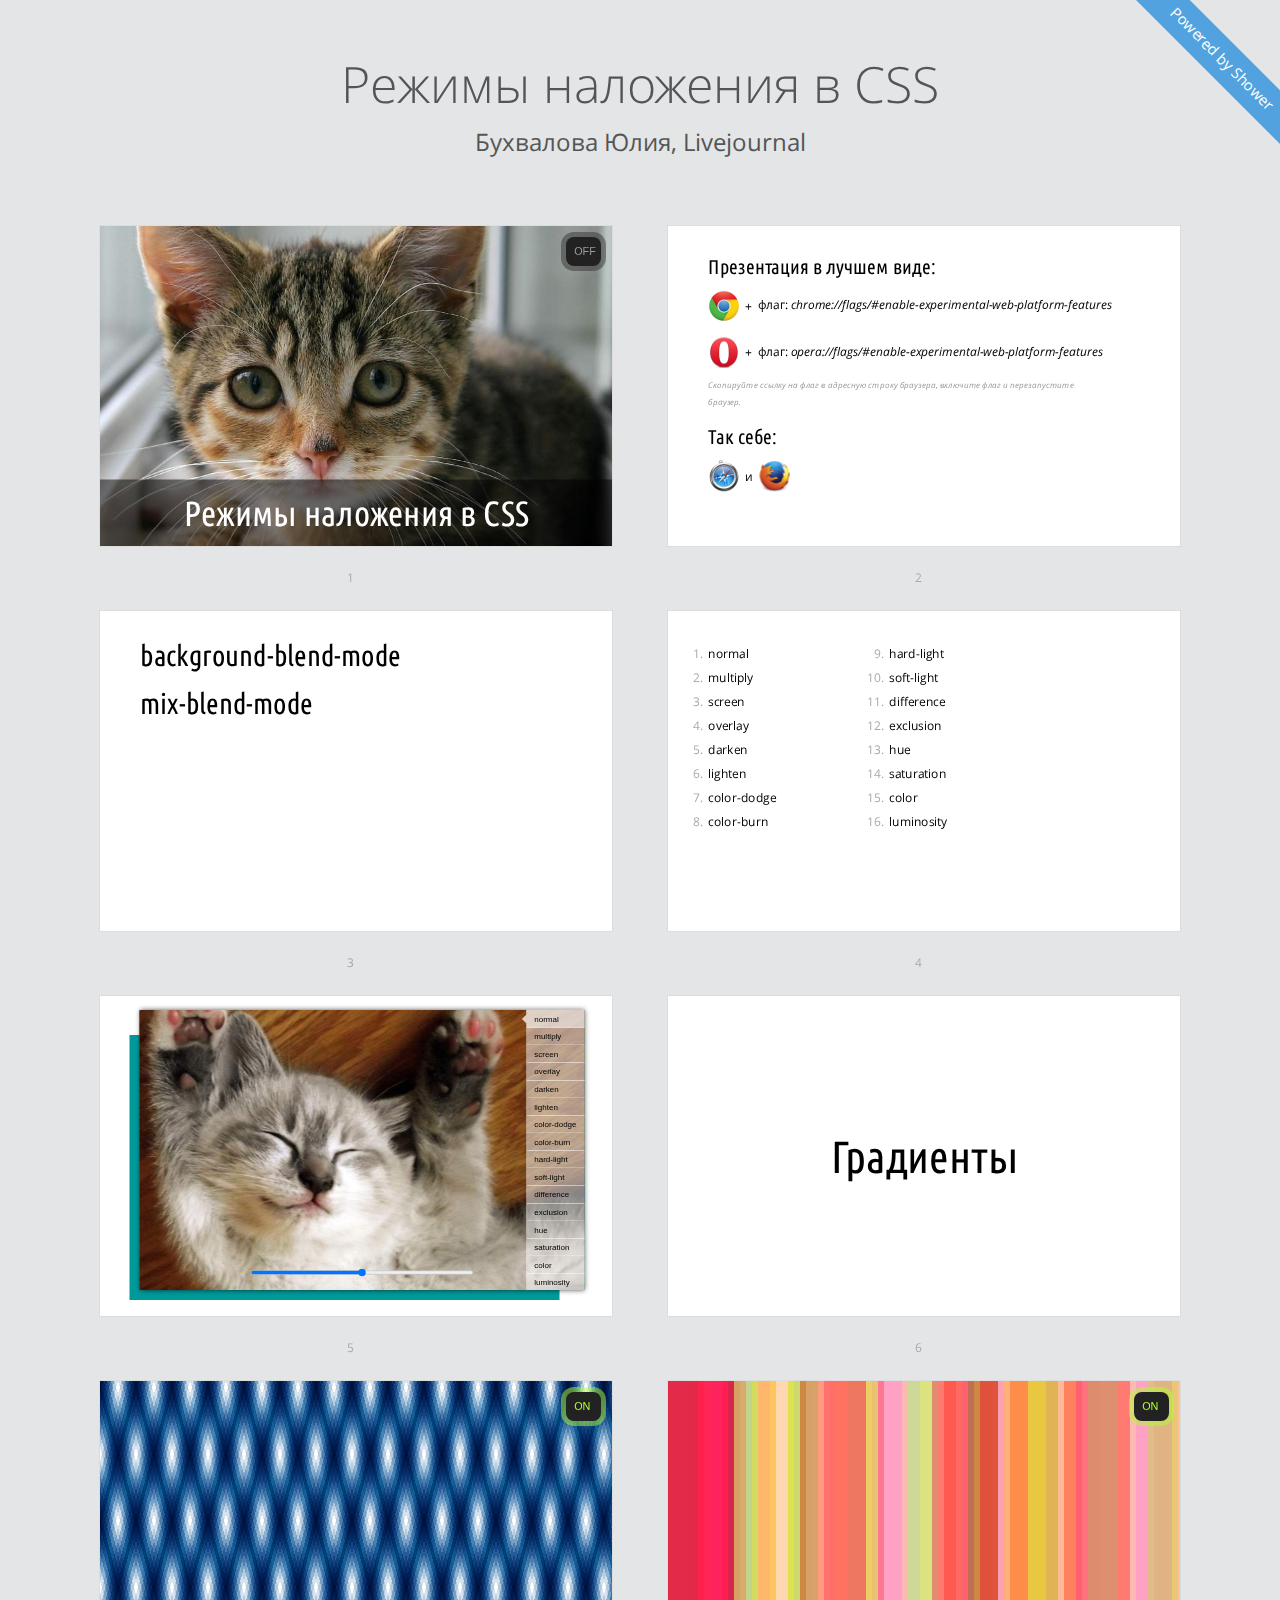
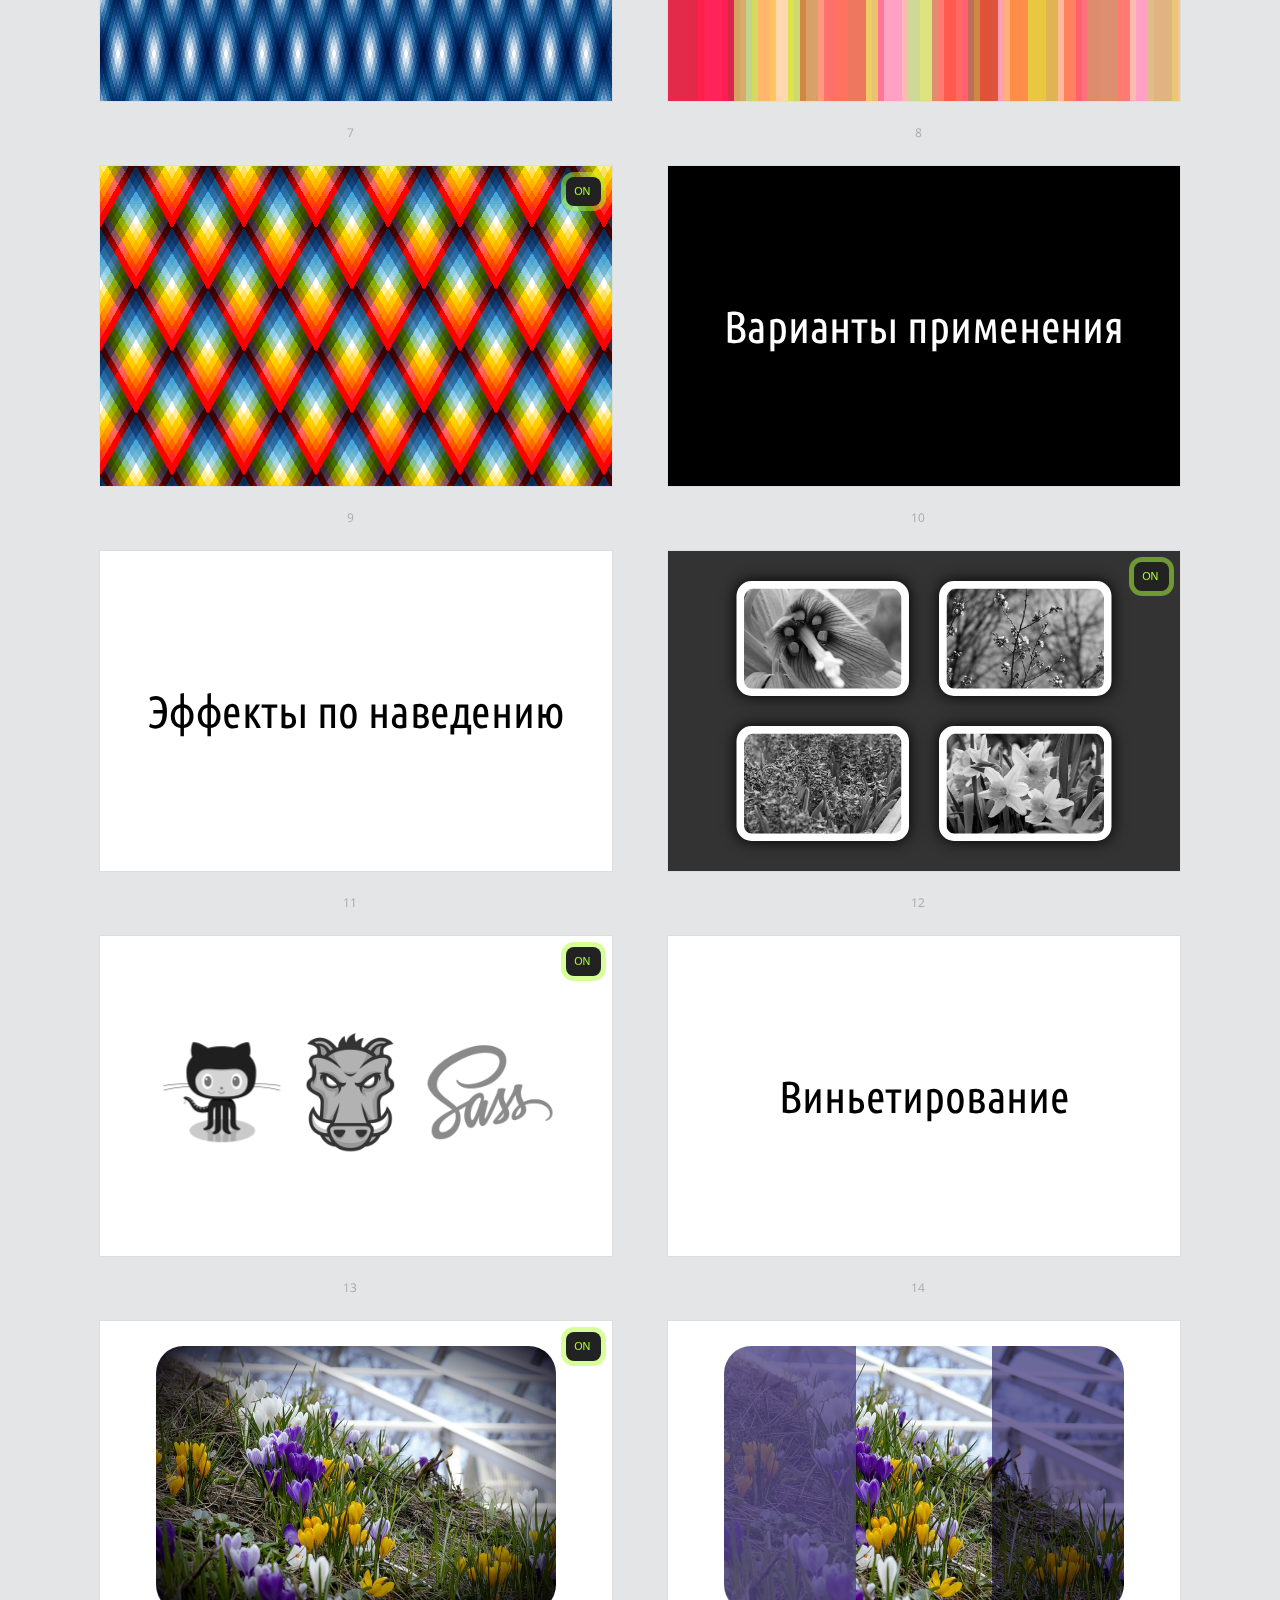
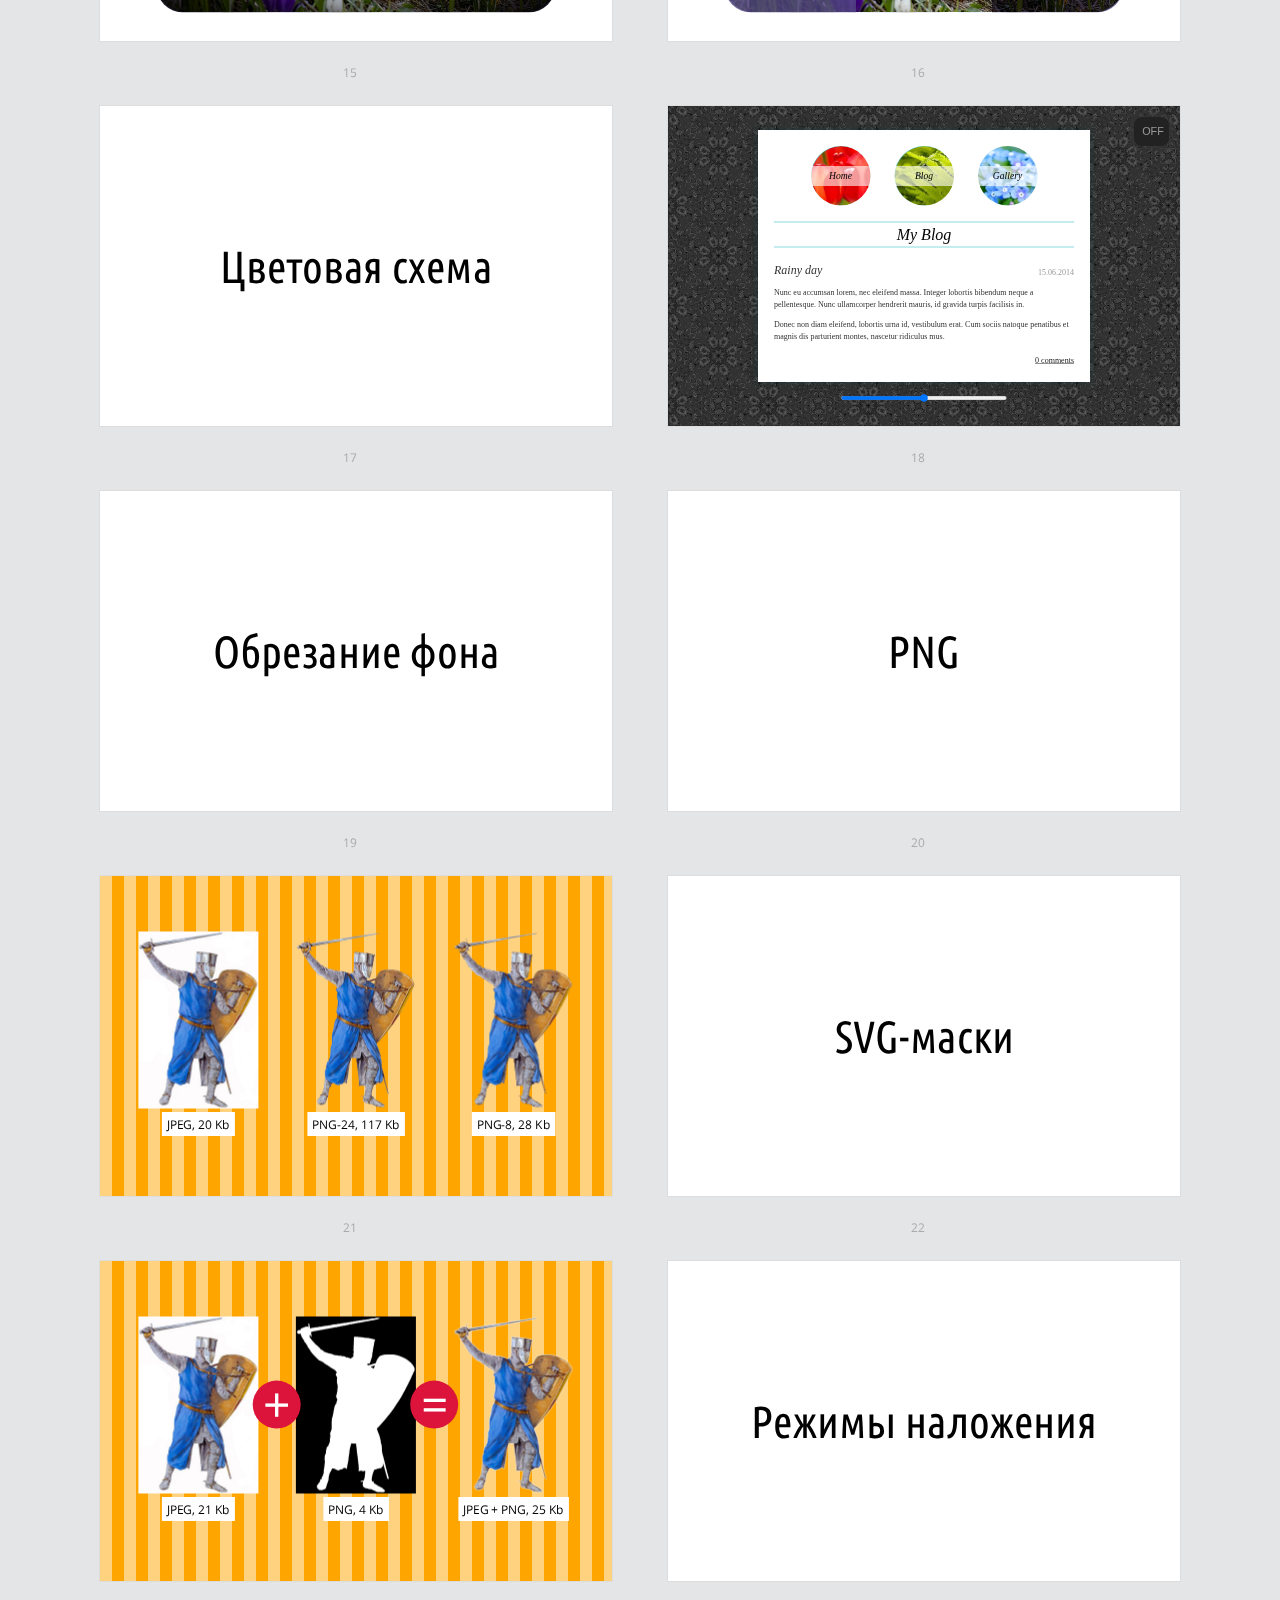
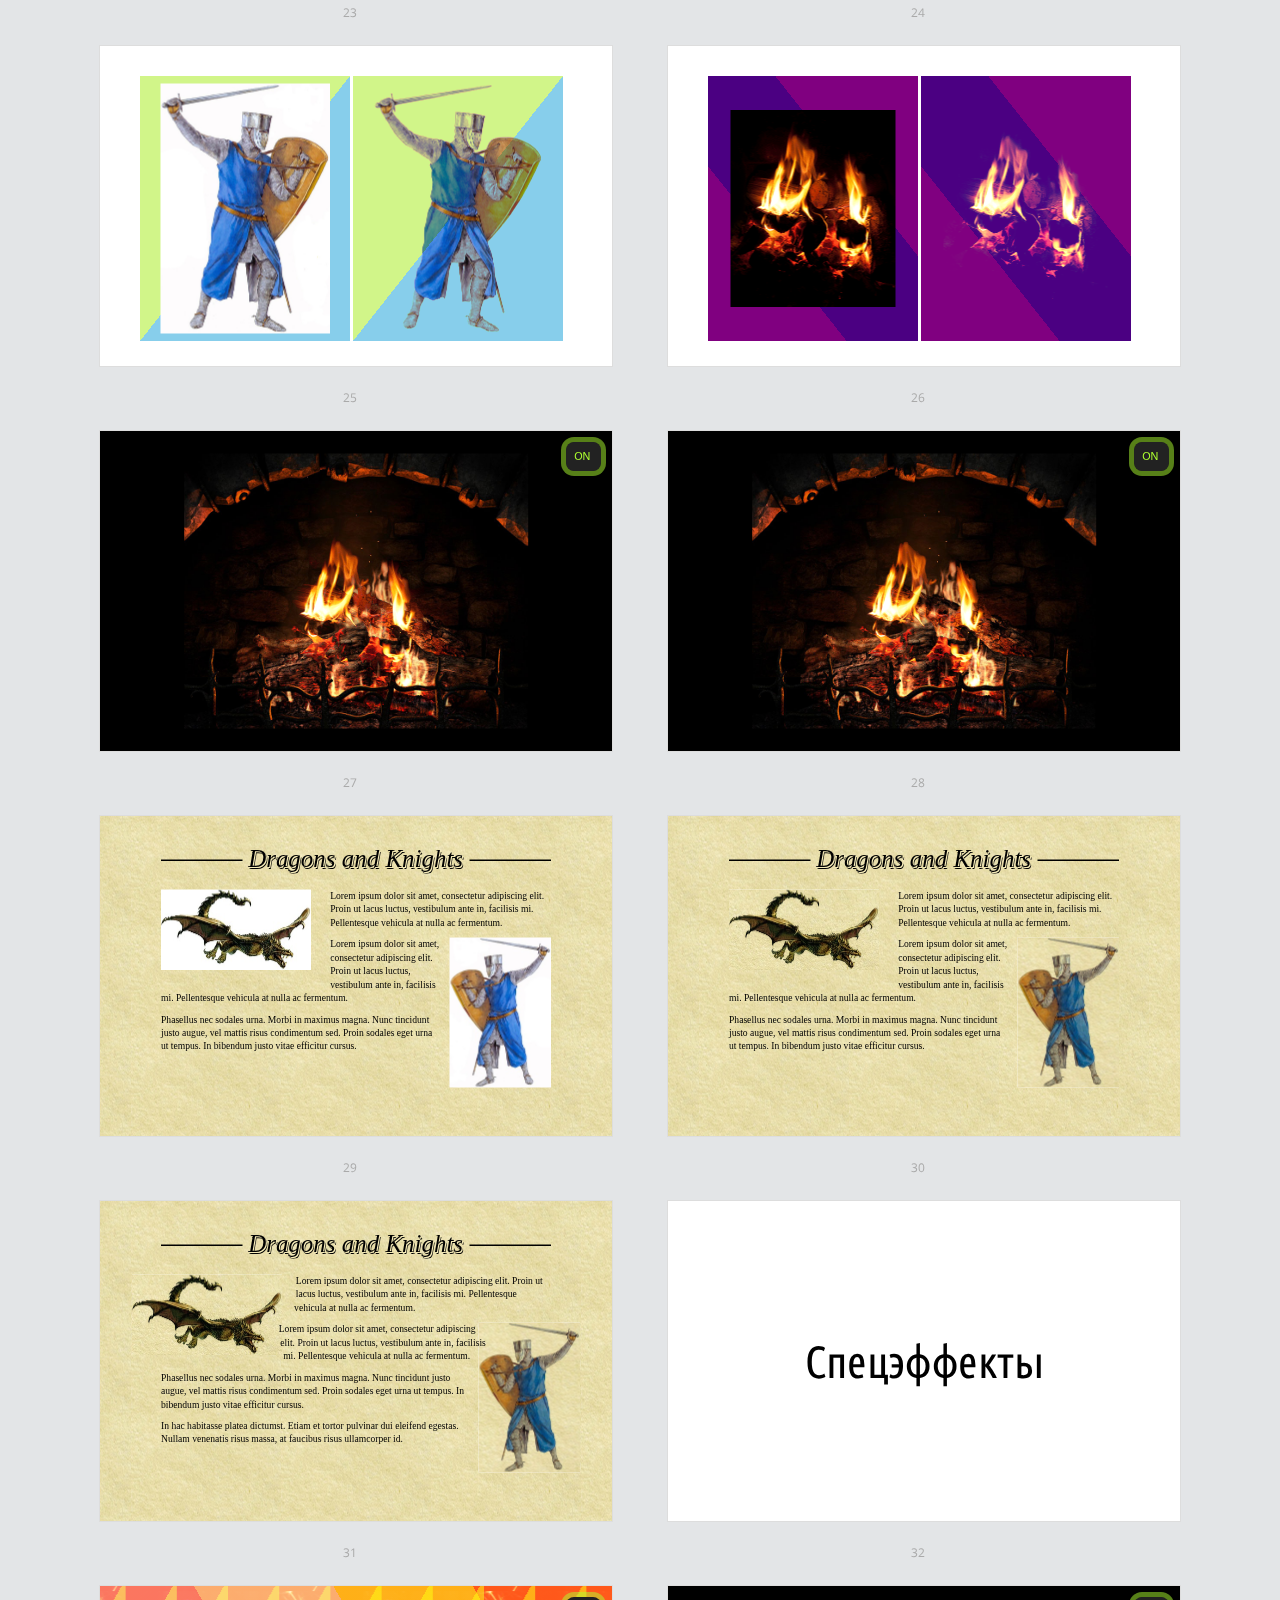
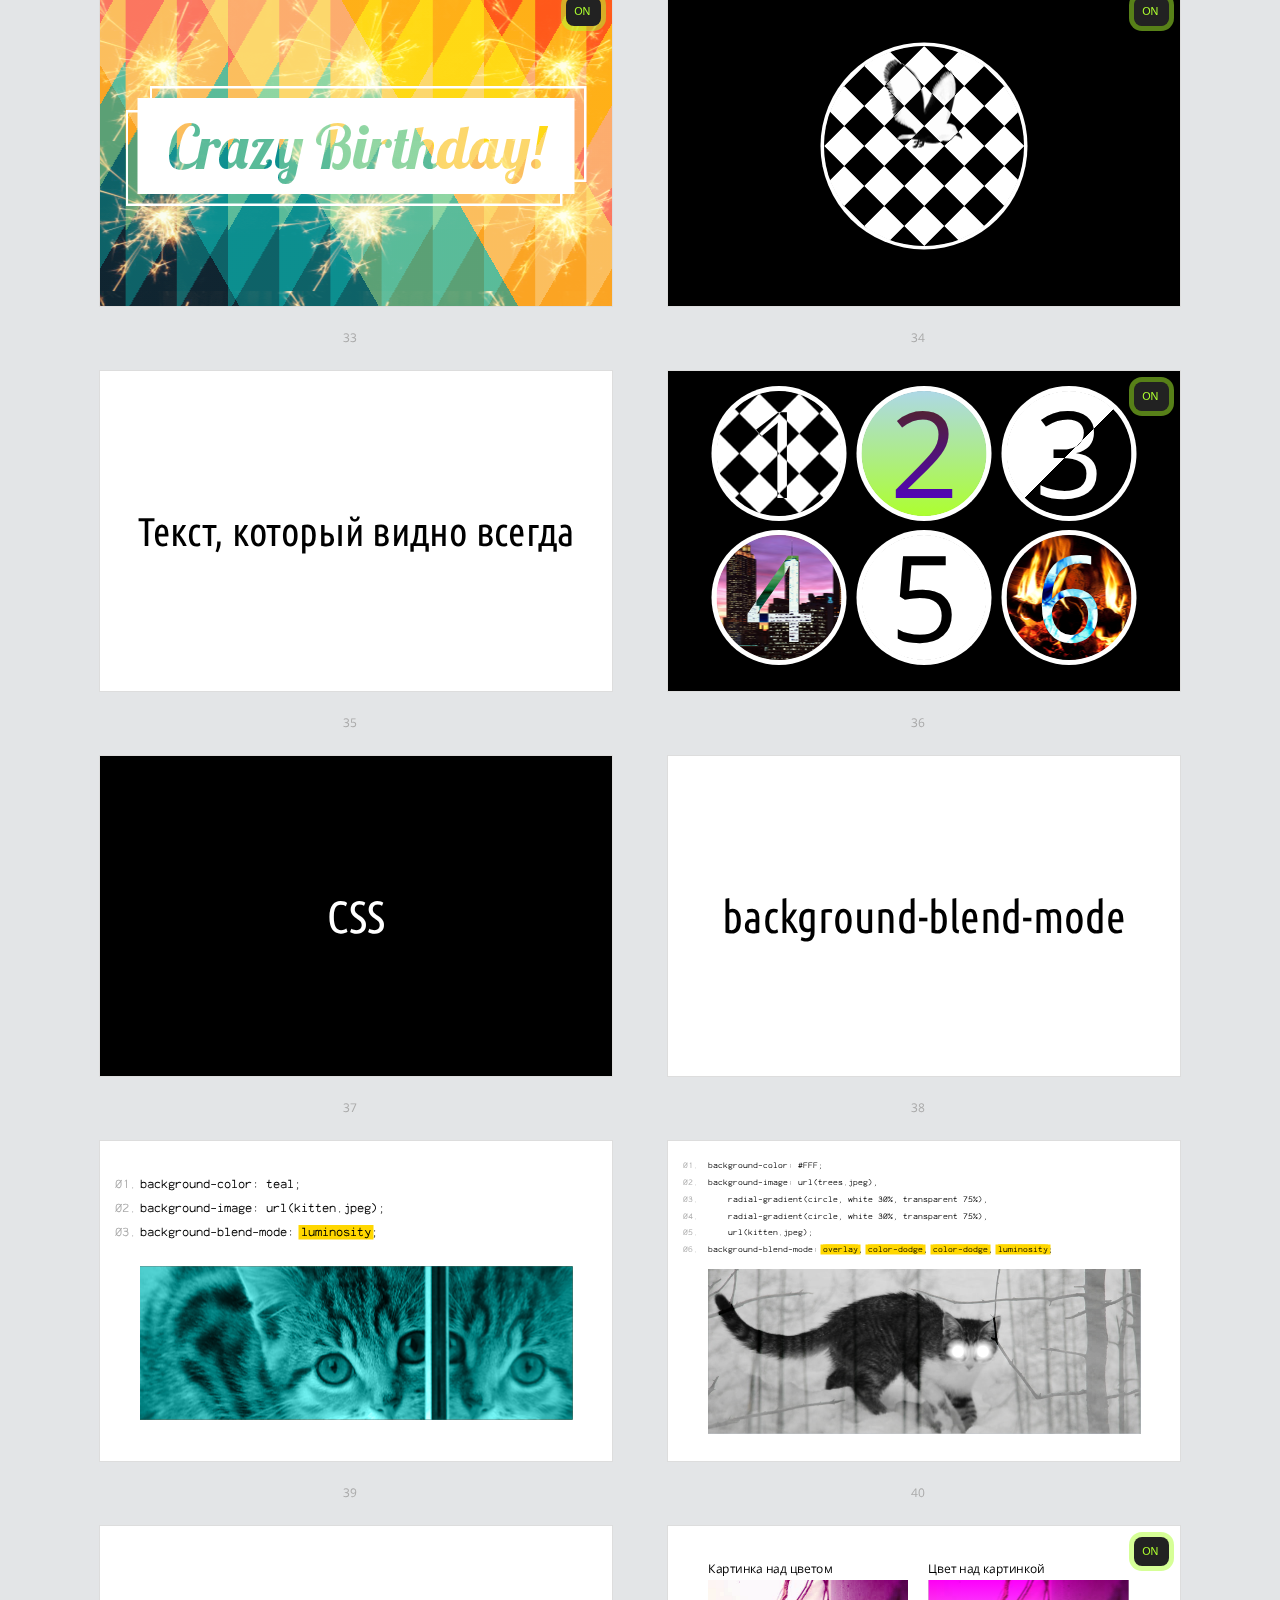
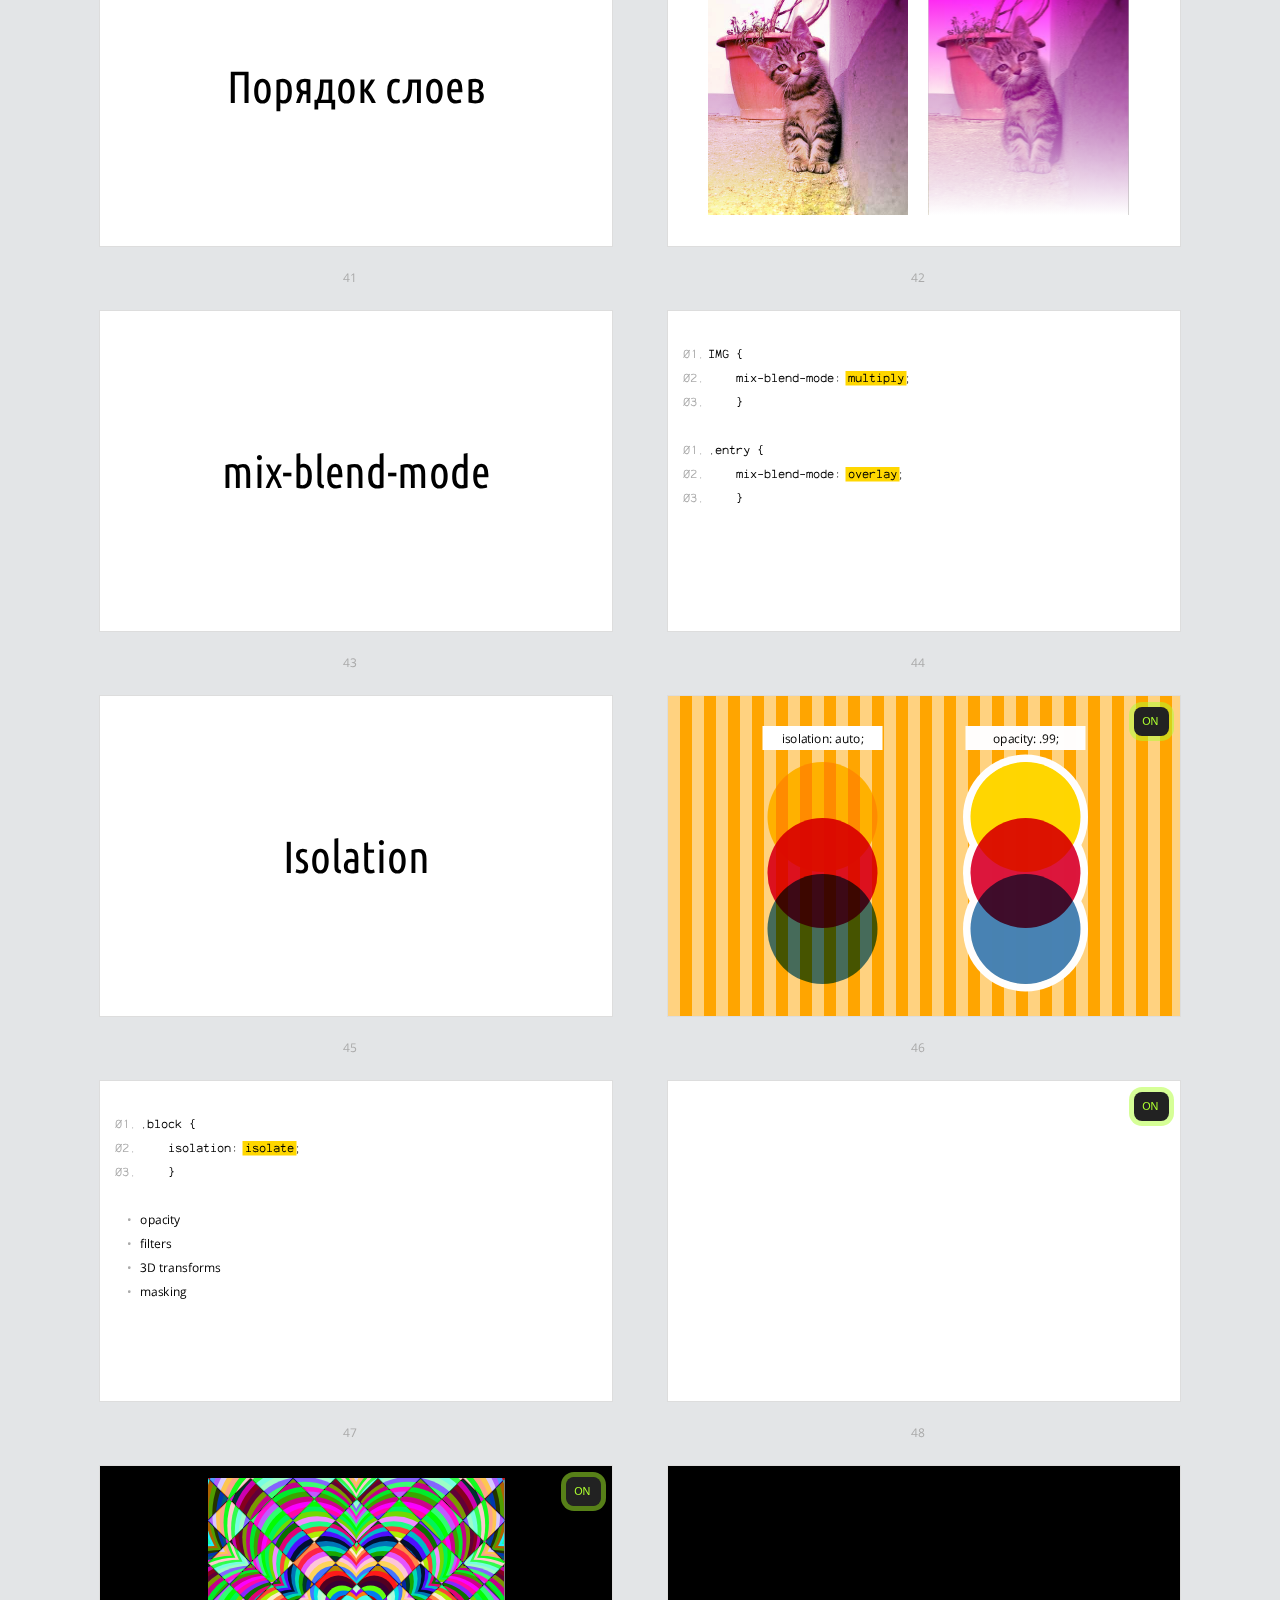
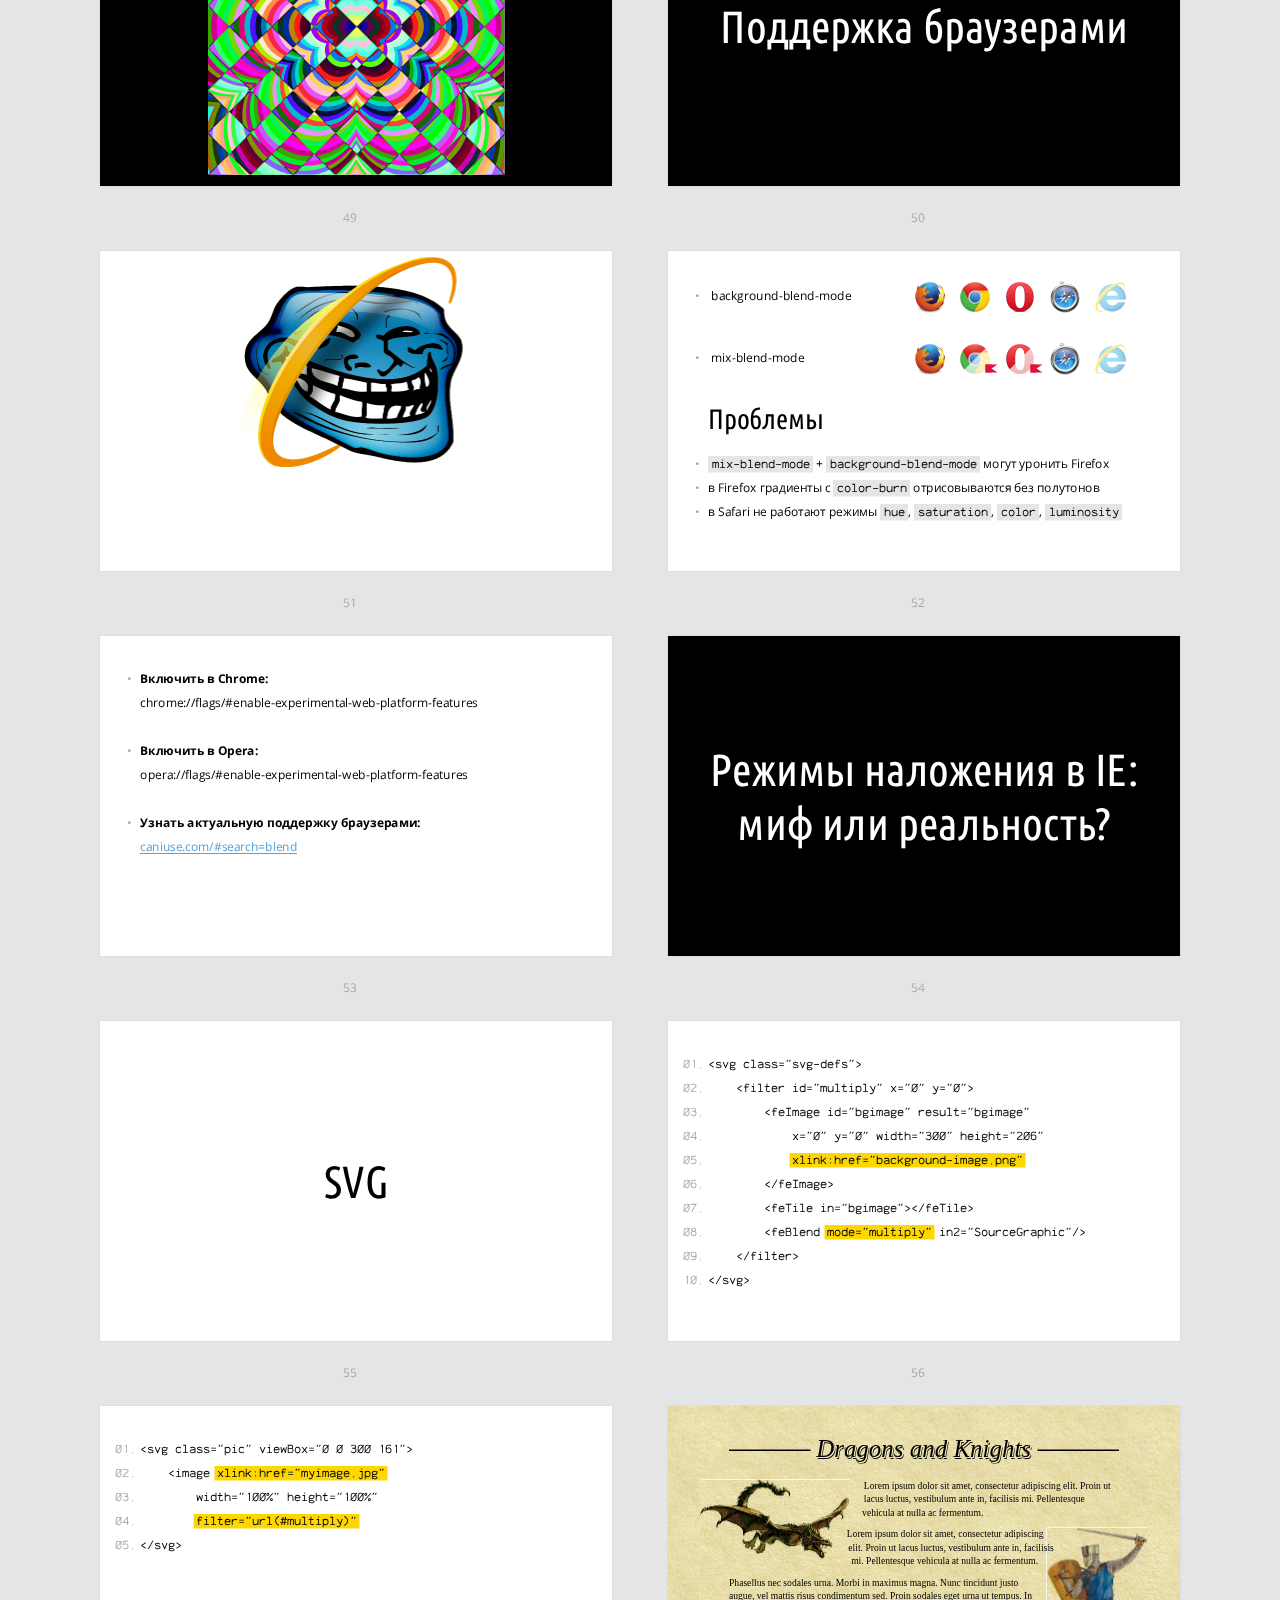
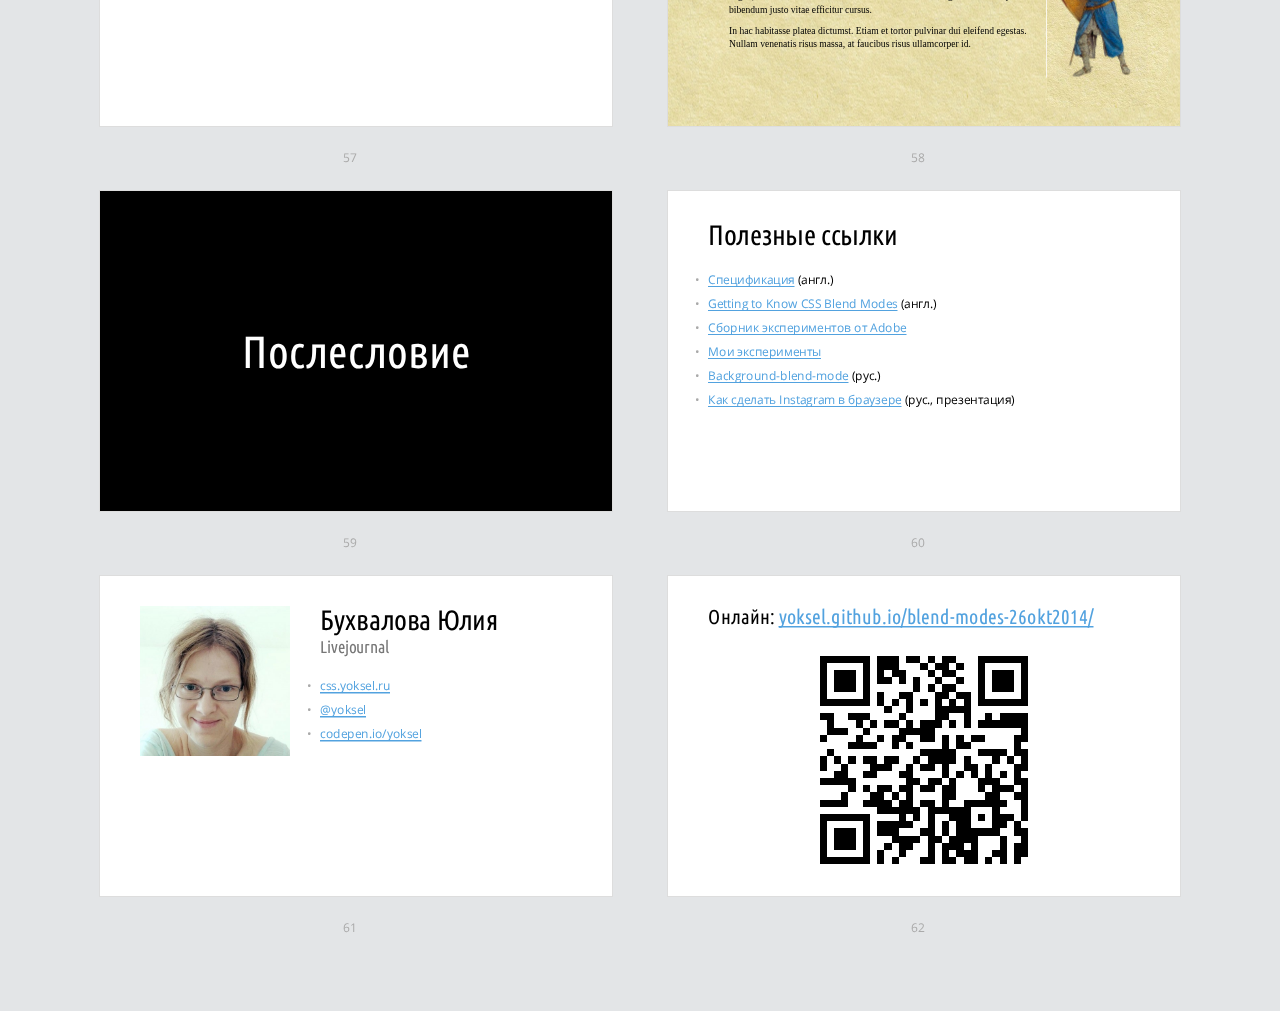
==== commit a9e45632: "Save changes" ====
--- a/index.html
+++ b/index.html
@@ -349,7 +349,7 @@
 
     <!-- Slide -->
     <section class="slide"><div>
-        <h2 class="free-fly">Текст, который видно всегда</h2>
+        <h2 class="free-fly free-fly--small">Текст, который видно всегда</h2>
     </div></section>
 
     <!-- Slide -->
@@ -476,6 +476,14 @@
         <code>    isolation: <mark>isolate</mark>; </code>
         <code>    }</code></pre>
 
+        <ul class="next">
+            <li>opacity</li>
+            <li>filters</li>
+            <li>3D transforms</li>
+            <!-- <li>blending</li> -->
+            <li>masking</li>
+        </ul>
+
     </div></section>
 
     <!-- Slide -->
--- a/assets/css/style.css
+++ b/assets/css/style.css
@@ -4,12 +4,6 @@
   font-style: normal;
   font-weight: 400;
   src: local("Ubuntu Condensed"), local("UbuntuCondensed-Regular"), url(../../assets/fonts/Ubuntu-Condensed/uc.woff) format("woff");
-}
-@font-face {
-  font-family: 'Russo One';
-  font-style: normal;
-  font-weight: 400;
-  src: local("Russo One"), local("RussoOne-Regular"), url(../../assets/fonts/Russo-One/font.woff) format("woff");
 }
 @font-face {
   font-family: 'Lobster';
@@ -60,7 +54,7 @@
 
 .slide .free-fly {
   position: absolute;
-  top: 45%;
+  top: 50%;
   left: 0;
   right: 0;
   text-align: center;
@@ -70,7 +64,7 @@
   transform: translateY(-50%);
 }
 .slide .free-fly--small {
-  font-size: 85px;
+  font-size: 80px;
 }
 .slide .free-fly .tooltip {
   position: absolute;
@@ -1450,17 +1444,17 @@
 .demo-numbers__item:nth-child(1) {
   background-image: url(../img/demos/cells-bw.png);
 }
-.demo-numbers__item:nth-child(2) {
+.demo-numbers__item:nth-child(4) {
   background-image: url(../img/demos/city.jpeg);
 }
 .demo-numbers__item:nth-child(3) {
   background-image: -webkit-linear-gradient(135deg, black 50%, white 50%);
   background-image: linear-gradient(-45deg, black 50%, white 50%);
 }
-.demo-numbers__item:nth-child(4) {
+.demo-numbers__item:nth-child(6) {
   background-image: url(../img/demos/fire/fire-small.gif);
 }
-.demo-numbers__item:nth-child(6) {
+.demo-numbers__item:nth-child(2) {
   background-image: -webkit-gradient(linear, left top, left bottom, from(lightblue), to(greenyellow));
   background-image: -webkit-linear-gradient(lightblue, greenyellow);
   background-image: linear-gradient(lightblue, greenyellow);
@@ -1586,9 +1580,8 @@
 }
 .list-isolation--isolate {
   opacity: .99;
-  /*isolation: isolate;*/
-  /*isolation: isolate !important;*/
-  /*isolation: isolate;*/
+  /* doesn't work in FF */
+  isolation: isolate;
 }
 
 .demo-sea {
@@ -1645,8 +1638,8 @@
   margin: auto;
   background: gold;
   border-radius: 50%;
-  -webkit-box-shadow: 0px 0px 0 0px #fbff1f, 0px 0px 0 0px #fbff1f, 0px -0px 0 0px #fbff1f, 0px -0px 0 0px #fbff1f, 0px 0 0 0px #fbff1f, 0px 0 0 0px #fbff1f, -3.558px 5.93px 0 3.95333px #ff0a0a, 3.558px 5.93px 0 3.95333px #ff0a0a, -3.558px -5.93px 0 3.95333px #ff0a0a, 3.558px -5.93px 0 3.95333px #ff0a0a, -7.116px 0 0 3.95333px #ff0a0a, 7.116px 0 0 3.95333px #ff0a0a, -7.116px 11.86px 0 7.90667px #00e0bb, 7.116px 11.86px 0 7.90667px #00e0bb, -7.116px -11.86px 0 7.90667px #00e0bb, 7.116px -11.86px 0 7.90667px #00e0bb, -14.232px 0 0 7.90667px #00e0bb, 14.232px 0 0 7.90667px #00e0bb, -10.674px 17.79px 0 11.86px #ff6b97, 10.674px 17.79px 0 11.86px #ff6b97, -10.674px -17.79px 0 11.86px #ff6b97, 10.674px -17.79px 0 11.86px #ff6b97, -21.348px 0 0 11.86px #ff6b97, 21.348px 0 0 11.86px #ff6b97, -14.232px 23.72px 0 15.81333px #1affe8, 14.232px 23.72px 0 15.81333px #1affe8, -14.232px -23.72px 0 15.81333px #1affe8, 14.232px -23.72px 0 15.81333px #1affe8, -28.464px 0 0 15.81333px #1affe8, 28.464px 0 0 15.81333px #1affe8, -17.79px 29.65px 0 19.76667px #f7ff14, 17.79px 29.65px 0 19.76667px #f7ff14, -17.79px -29.65px 0 19.76667px #f7ff14, 17.79px -29.65px 0 19.76667px #f7ff14, -35.58px 0 0 19.76667px #f7ff14, 35.58px 0 0 19.76667px #f7ff14, -21.348px 35.58px 0 23.72px #1f53ff, 21.348px 35.58px 0 23.72px #1f53ff, -21.348px -35.58px 0 23.72px #1f53ff, 21.348px -35.58px 0 23.72px #1f53ff, -42.696px 0 0 23.72px #1f53ff, 42.696px 0 0 23.72px #1f53ff, -24.906px 41.51px 0 27.67333px #dfc2ff, 24.906px 41.51px 0 27.67333px #dfc2ff, -24.906px -41.51px 0 27.67333px #dfc2ff, 24.906px -41.51px 0 27.67333px #dfc2ff, -49.812px 0 0 27.67333px #dfc2ff, 49.812px 0 0 27.67333px #dfc2ff, -28.464px 47.44px 0 31.62667px #d11aff, 28.464px 47.44px 0 31.62667px #d11aff, -28.464px -47.44px 0 31.62667px #d11aff, 28.464px -47.44px 0 31.62667px #d11aff, -56.928px 0 0 31.62667px #d11aff, 56.928px 0 0 31.62667px #d11aff, -32.022px 53.37px 0 35.58px #5cc3ff, 32.022px 53.37px 0 35.58px #5cc3ff, -32.022px -53.37px 0 35.58px #5cc3ff, 32.022px -53.37px 0 35.58px #5cc3ff, -64.044px 0 0 35.58px #5cc3ff, 64.044px 0 0 35.58px #5cc3ff, -35.58px 59.3px 0 39.53333px #962eff, 35.58px 59.3px 0 39.53333px #962eff, -35.58px -59.3px 0 39.53333px #962eff, 35.58px -59.3px 0 39.53333px #962eff, -71.16px 0 0 39.53333px #962eff, 71.16px 0 0 39.53333px #962eff, -39.138px 65.23px 0 43.48667px #fcffcc, 39.138px 65.23px 0 43.48667px #fcffcc, -39.138px -65.23px 0 43.48667px #fcffcc, 39.138px -65.23px 0 43.48667px #fcffcc, -78.276px 0 0 43.48667px #fcffcc, 78.276px 0 0 43.48667px #fcffcc, -42.696px 71.16px 0 47.44px #52ffa0, 42.696px 71.16px 0 47.44px #52ffa0, -42.696px -71.16px 0 47.44px #52ffa0, 42.696px -71.16px 0 47.44px #52ffa0, -85.392px 0 0 47.44px #52ffa0, 85.392px 0 0 47.44px #52ffa0, -46.254px 77.09px 0 51.39333px #a8d4ff, 46.254px 77.09px 0 51.39333px #a8d4ff, -46.254px -77.09px 0 51.39333px #a8d4ff, 46.254px -77.09px 0 51.39333px #a8d4ff, -92.508px 0 0 51.39333px #a8d4ff, 92.508px 0 0 51.39333px #a8d4ff, -49.812px 83.02px 0 55.34667px #ff8d5c, 49.812px 83.02px 0 55.34667px #ff8d5c, -49.812px -83.02px 0 55.34667px #ff8d5c, 49.812px -83.02px 0 55.34667px #ff8d5c, -99.624px 0 0 55.34667px #ff8d5c, 99.624px 0 0 55.34667px #ff8d5c, -53.37px 88.95px 0 59.3px #52fff9, 53.37px 88.95px 0 59.3px #52fff9, -53.37px -88.95px 0 59.3px #52fff9, 53.37px -88.95px 0 59.3px #52fff9, -106.74px 0 0 59.3px #52fff9, 106.74px 0 0 59.3px #52fff9, -56.928px 94.88px 0 63.25333px #46ff2e, 56.928px 94.88px 0 63.25333px #46ff2e, -56.928px -94.88px 0 63.25333px #46ff2e, 56.928px -94.88px 0 63.25333px #46ff2e, -113.856px 0 0 63.25333px #46ff2e, 113.856px 0 0 63.25333px #46ff2e, -60.486px 100.81px 0 67.20667px #ffde0a, 60.486px 100.81px 0 67.20667px #ffde0a, -60.486px -100.81px 0 67.20667px #ffde0a, 60.486px -100.81px 0 67.20667px #ffde0a, -120.972px 0 0 67.20667px #ffde0a, 120.972px 0 0 67.20667px #ffde0a, -64.044px 106.74px 0 71.16px #619bff, 64.044px 106.74px 0 71.16px #619bff, -64.044px -106.74px 0 71.16px #619bff, 64.044px -106.74px 0 71.16px #619bff, -128.088px 0 0 71.16px #619bff, 128.088px 0 0 71.16px #619bff, -67.602px 112.67px 0 75.11333px #4297ff, 67.602px 112.67px 0 75.11333px #4297ff, -67.602px -112.67px 0 75.11333px #4297ff, 67.602px -112.67px 0 75.11333px #4297ff, -135.204px 0 0 75.11333px #4297ff, 135.204px 0 0 75.11333px #4297ff, -71.16px 118.6px 0 79.06667px #eb6200, 71.16px 118.6px 0 79.06667px #eb6200, -71.16px -118.6px 0 79.06667px #eb6200, 71.16px -118.6px 0 79.06667px #eb6200, -142.32px 0 0 79.06667px #eb6200, 142.32px 0 0 79.06667px #eb6200, -74.718px 124.53px 0 83.02px #ff2c29, 74.718px 124.53px 0 83.02px #ff2c29, -74.718px -124.53px 0 83.02px #ff2c29, 74.718px -124.53px 0 83.02px #ff2c29, -149.436px 0 0 83.02px #ff2c29, 149.436px 0 0 83.02px #ff2c29, -78.276px 130.46px 0 86.97333px #cfbdff, 78.276px 130.46px 0 86.97333px #cfbdff, -78.276px -130.46px 0 86.97333px #cfbdff, 78.276px -130.46px 0 86.97333px #cfbdff, -156.552px 0 0 86.97333px #cfbdff, 156.552px 0 0 86.97333px #cfbdff, -81.834px 136.39px 0 90.92667px #00db58, 81.834px 136.39px 0 90.92667px #00db58, -81.834px -136.39px 0 90.92667px #00db58, 81.834px -136.39px 0 90.92667px #00db58, -163.668px 0 0 90.92667px #00db58, 163.668px 0 0 90.92667px #00db58, -85.392px 142.32px 0 94.88px #c7fff3, 85.392px 142.32px 0 94.88px #c7fff3, -85.392px -142.32px 0 94.88px #c7fff3, 85.392px -142.32px 0 94.88px #c7fff3, -170.784px 0 0 94.88px #c7fff3, 170.784px 0 0 94.88px #c7fff3, -88.95px 148.25px 0 98.83333px #6e00db, 88.95px 148.25px 0 98.83333px #6e00db, -88.95px -148.25px 0 98.83333px #6e00db, 88.95px -148.25px 0 98.83333px #6e00db, -177.9px 0 0 98.83333px #6e00db, 177.9px 0 0 98.83333px #6e00db, -92.508px 154.18px 0 102.78667px #4eff47, 92.508px 154.18px 0 102.78667px #4eff47, -92.508px -154.18px 0 102.78667px #4eff47, 92.508px -154.18px 0 102.78667px #4eff47, -185.016px 0 0 102.78667px #4eff47, 185.016px 0 0 102.78667px #4eff47, -96.066px 160.11px 0 106.74px #ff0fb7, 96.066px 160.11px 0 106.74px #ff0fb7, -96.066px -160.11px 0 106.74px #ff0fb7, 96.066px -160.11px 0 106.74px #ff0fb7, -192.132px 0 0 106.74px #ff0fb7, 192.132px 0 0 106.74px #ff0fb7, -99.624px 166.04px 0 110.69333px #ff2441, 99.624px 166.04px 0 110.69333px #ff2441, -99.624px -166.04px 0 110.69333px #ff2441, 99.624px -166.04px 0 110.69333px #ff2441, -199.248px 0 0 110.69333px #ff2441, 199.248px 0 0 110.69333px #ff2441, -103.182px 171.97px 0 114.64667px #e3ffbd, 103.182px 171.97px 0 114.64667px #e3ffbd, -103.182px -171.97px 0 114.64667px #e3ffbd, 103.182px -171.97px 0 114.64667px #e3ffbd, -206.364px 0 0 114.64667px #e3ffbd, 206.364px 0 0 114.64667px #e3ffbd, -106.74px 177.9px 0 118.6px #e2ffa8, 106.74px 177.9px 0 118.6px #e2ffa8, -106.74px -177.9px 0 118.6px #e2ffa8, 106.74px -177.9px 0 118.6px #e2ffa8, -213.48px 0 0 118.6px #e2ffa8, 213.48px 0 0 118.6px #e2ffa8, -110.298px 183.83px 0 122.55333px #00fa81, 110.298px 183.83px 0 122.55333px #00fa81, -110.298px -183.83px 0 122.55333px #00fa81, 110.298px -183.83px 0 122.55333px #00fa81, -220.596px 0 0 122.55333px #00fa81, 220.596px 0 0 122.55333px #00fa81, -113.856px 189.76px 0 126.50667px #a70fff, 113.856px 189.76px 0 126.50667px #a70fff, -113.856px -189.76px 0 126.50667px #a70fff, 113.856px -189.76px 0 126.50667px #a70fff, -227.712px 0 0 126.50667px #a70fff, 227.712px 0 0 126.50667px #a70fff, -117.414px 195.69px 0 130.46px #94b4ff, 117.414px 195.69px 0 130.46px #94b4ff, -117.414px -195.69px 0 130.46px #94b4ff, 117.414px -195.69px 0 130.46px #94b4ff, -234.828px 0 0 130.46px #94b4ff, 234.828px 0 0 130.46px #94b4ff, -120.972px 201.62px 0 134.41333px #b3ffe9, 120.972px 201.62px 0 134.41333px #b3ffe9, -120.972px -201.62px 0 134.41333px #b3ffe9, 120.972px -201.62px 0 134.41333px #b3ffe9, -241.944px 0 0 134.41333px #b3ffe9, 241.944px 0 0 134.41333px #b3ffe9, -124.53px 207.55px 0 138.36667px #ffa8b5, 124.53px 207.55px 0 138.36667px #ffa8b5, -124.53px -207.55px 0 138.36667px #ffa8b5, 124.53px -207.55px 0 138.36667px #ffa8b5, -249.06px 0 0 138.36667px #ffa8b5, 249.06px 0 0 138.36667px #ffa8b5, -128.088px 213.48px 0 142.32px #6d33ff, 128.088px 213.48px 0 142.32px #6d33ff, -128.088px -213.48px 0 142.32px #6d33ff, 128.088px -213.48px 0 142.32px #6d33ff, -256.176px 0 0 142.32px #6d33ff, 256.176px 0 0 142.32px #6d33ff, -131.646px 219.41px 0 146.27333px #ff0f7b, 131.646px 219.41px 0 146.27333px #ff0f7b, -131.646px -219.41px 0 146.27333px #ff0f7b, 131.646px -219.41px 0 146.27333px #ff0f7b, -263.292px 0 0 146.27333px #ff0f7b, 263.292px 0 0 146.27333px #ff0f7b, -135.204px 225.34px 0 150.22667px #f500a7, 135.204px 225.34px 0 150.22667px #f500a7, -135.204px -225.34px 0 150.22667px #f500a7, 135.204px -225.34px 0 150.22667px #f500a7, -270.408px 0 0 150.22667px #f500a7, 270.408px 0 0 150.22667px #f500a7, -138.762px 231.27px 0 154.18px #33bbff, 138.762px 231.27px 0 154.18px #33bbff, -138.762px -231.27px 0 154.18px #33bbff, 138.762px -231.27px 0 154.18px #33bbff, -277.524px 0 0 154.18px #33bbff, 277.524px 0 0 154.18px #33bbff, -142.32px 237.2px 0 158.13333px #6bf0ff, 142.32px 237.2px 0 158.13333px #6bf0ff, -142.32px -237.2px 0 158.13333px #6bf0ff, 142.32px -237.2px 0 158.13333px #6bf0ff, -284.64px 0 0 158.13333px #6bf0ff, 284.64px 0 0 158.13333px #6bf0ff, -145.878px 243.13px 0 162.08667px #ff3d3d, 145.878px 243.13px 0 162.08667px #ff3d3d, -145.878px -243.13px 0 162.08667px #ff3d3d, 145.878px -243.13px 0 162.08667px #ff3d3d, -291.756px 0 0 162.08667px #ff3d3d, 291.756px 0 0 162.08667px #ff3d3d, -149.436px 249.06px 0 166.04px #fa00ed, 149.436px 249.06px 0 166.04px #fa00ed, -149.436px -249.06px 0 166.04px #fa00ed, 149.436px -249.06px 0 166.04px #fa00ed, -298.872px 0 0 166.04px #fa00ed, 298.872px 0 0 166.04px #fa00ed, -152.994px 254.99px 0 169.99333px #ff9ec6, 152.994px 254.99px 0 169.99333px #ff9ec6, -152.994px -254.99px 0 169.99333px #ff9ec6, 152.994px -254.99px 0 169.99333px #ff9ec6, -305.988px 0 0 169.99333px #ff9ec6, 305.988px 0 0 169.99333px #ff9ec6, -156.552px 260.92px 0 173.94667px #ff9375, 156.552px 260.92px 0 173.94667px #ff9375, -156.552px -260.92px 0 173.94667px #ff9375, 156.552px -260.92px 0 173.94667px #ff9375, -313.104px 0 0 173.94667px #ff9375, 313.104px 0 0 173.94667px #ff9375, -160.11px 266.85px 0 177.9px #c3ff75, 160.11px 266.85px 0 177.9px #c3ff75, -160.11px -266.85px 0 177.9px #c3ff75, 160.11px -266.85px 0 177.9px #c3ff75, -320.22px 0 0 177.9px #c3ff75, 320.22px 0 0 177.9px #c3ff75, -163.668px 272.78px 0 181.85333px #bdffe2, 163.668px 272.78px 0 181.85333px #bdffe2, -163.668px -272.78px 0 181.85333px #bdffe2, 163.668px -272.78px 0 181.85333px #bdffe2, -327.336px 0 0 181.85333px #bdffe2, 327.336px 0 0 181.85333px #bdffe2, -167.226px 278.71px 0 185.80667px #ff05ac, 167.226px 278.71px 0 185.80667px #ff05ac, -167.226px -278.71px 0 185.80667px #ff05ac, 167.226px -278.71px 0 185.80667px #ff05ac, -334.452px 0 0 185.80667px #ff05ac, 334.452px 0 0 185.80667px #ff05ac, -170.784px 284.64px 0 189.76px #1f31ff, 170.784px 284.64px 0 189.76px #1f31ff, -170.784px -284.64px 0 189.76px #1f31ff, 170.784px -284.64px 0 189.76px #1f31ff, -341.568px 0 0 189.76px #1f31ff, 341.568px 0 0 189.76px #1f31ff, -174.342px 290.57px 0 193.71333px #e66bff, 174.342px 290.57px 0 193.71333px #e66bff, -174.342px -290.57px 0 193.71333px #e66bff, 174.342px -290.57px 0 193.71333px #e66bff, -348.684px 0 0 193.71333px #e66bff, 348.684px 0 0 193.71333px #e66bff;
-  box-shadow: 0px 0px 0 0px #fbff1f, 0px 0px 0 0px #fbff1f, 0px -0px 0 0px #fbff1f, 0px -0px 0 0px #fbff1f, 0px 0 0 0px #fbff1f, 0px 0 0 0px #fbff1f, -3.558px 5.93px 0 3.95333px #ff0a0a, 3.558px 5.93px 0 3.95333px #ff0a0a, -3.558px -5.93px 0 3.95333px #ff0a0a, 3.558px -5.93px 0 3.95333px #ff0a0a, -7.116px 0 0 3.95333px #ff0a0a, 7.116px 0 0 3.95333px #ff0a0a, -7.116px 11.86px 0 7.90667px #00e0bb, 7.116px 11.86px 0 7.90667px #00e0bb, -7.116px -11.86px 0 7.90667px #00e0bb, 7.116px -11.86px 0 7.90667px #00e0bb, -14.232px 0 0 7.90667px #00e0bb, 14.232px 0 0 7.90667px #00e0bb, -10.674px 17.79px 0 11.86px #ff6b97, 10.674px 17.79px 0 11.86px #ff6b97, -10.674px -17.79px 0 11.86px #ff6b97, 10.674px -17.79px 0 11.86px #ff6b97, -21.348px 0 0 11.86px #ff6b97, 21.348px 0 0 11.86px #ff6b97, -14.232px 23.72px 0 15.81333px #1affe8, 14.232px 23.72px 0 15.81333px #1affe8, -14.232px -23.72px 0 15.81333px #1affe8, 14.232px -23.72px 0 15.81333px #1affe8, -28.464px 0 0 15.81333px #1affe8, 28.464px 0 0 15.81333px #1affe8, -17.79px 29.65px 0 19.76667px #f7ff14, 17.79px 29.65px 0 19.76667px #f7ff14, -17.79px -29.65px 0 19.76667px #f7ff14, 17.79px -29.65px 0 19.76667px #f7ff14, -35.58px 0 0 19.76667px #f7ff14, 35.58px 0 0 19.76667px #f7ff14, -21.348px 35.58px 0 23.72px #1f53ff, 21.348px 35.58px 0 23.72px #1f53ff, -21.348px -35.58px 0 23.72px #1f53ff, 21.348px -35.58px 0 23.72px #1f53ff, -42.696px 0 0 23.72px #1f53ff, 42.696px 0 0 23.72px #1f53ff, -24.906px 41.51px 0 27.67333px #dfc2ff, 24.906px 41.51px 0 27.67333px #dfc2ff, -24.906px -41.51px 0 27.67333px #dfc2ff, 24.906px -41.51px 0 27.67333px #dfc2ff, -49.812px 0 0 27.67333px #dfc2ff, 49.812px 0 0 27.67333px #dfc2ff, -28.464px 47.44px 0 31.62667px #d11aff, 28.464px 47.44px 0 31.62667px #d11aff, -28.464px -47.44px 0 31.62667px #d11aff, 28.464px -47.44px 0 31.62667px #d11aff, -56.928px 0 0 31.62667px #d11aff, 56.928px 0 0 31.62667px #d11aff, -32.022px 53.37px 0 35.58px #5cc3ff, 32.022px 53.37px 0 35.58px #5cc3ff, -32.022px -53.37px 0 35.58px #5cc3ff, 32.022px -53.37px 0 35.58px #5cc3ff, -64.044px 0 0 35.58px #5cc3ff, 64.044px 0 0 35.58px #5cc3ff, -35.58px 59.3px 0 39.53333px #962eff, 35.58px 59.3px 0 39.53333px #962eff, -35.58px -59.3px 0 39.53333px #962eff, 35.58px -59.3px 0 39.53333px #962eff, -71.16px 0 0 39.53333px #962eff, 71.16px 0 0 39.53333px #962eff, -39.138px 65.23px 0 43.48667px #fcffcc, 39.138px 65.23px 0 43.48667px #fcffcc, -39.138px -65.23px 0 43.48667px #fcffcc, 39.138px -65.23px 0 43.48667px #fcffcc, -78.276px 0 0 43.48667px #fcffcc, 78.276px 0 0 43.48667px #fcffcc, -42.696px 71.16px 0 47.44px #52ffa0, 42.696px 71.16px 0 47.44px #52ffa0, -42.696px -71.16px 0 47.44px #52ffa0, 42.696px -71.16px 0 47.44px #52ffa0, -85.392px 0 0 47.44px #52ffa0, 85.392px 0 0 47.44px #52ffa0, -46.254px 77.09px 0 51.39333px #a8d4ff, 46.254px 77.09px 0 51.39333px #a8d4ff, -46.254px -77.09px 0 51.39333px #a8d4ff, 46.254px -77.09px 0 51.39333px #a8d4ff, -92.508px 0 0 51.39333px #a8d4ff, 92.508px 0 0 51.39333px #a8d4ff, -49.812px 83.02px 0 55.34667px #ff8d5c, 49.812px 83.02px 0 55.34667px #ff8d5c, -49.812px -83.02px 0 55.34667px #ff8d5c, 49.812px -83.02px 0 55.34667px #ff8d5c, -99.624px 0 0 55.34667px #ff8d5c, 99.624px 0 0 55.34667px #ff8d5c, -53.37px 88.95px 0 59.3px #52fff9, 53.37px 88.95px 0 59.3px #52fff9, -53.37px -88.95px 0 59.3px #52fff9, 53.37px -88.95px 0 59.3px #52fff9, -106.74px 0 0 59.3px #52fff9, 106.74px 0 0 59.3px #52fff9, -56.928px 94.88px 0 63.25333px #46ff2e, 56.928px 94.88px 0 63.25333px #46ff2e, -56.928px -94.88px 0 63.25333px #46ff2e, 56.928px -94.88px 0 63.25333px #46ff2e, -113.856px 0 0 63.25333px #46ff2e, 113.856px 0 0 63.25333px #46ff2e, -60.486px 100.81px 0 67.20667px #ffde0a, 60.486px 100.81px 0 67.20667px #ffde0a, -60.486px -100.81px 0 67.20667px #ffde0a, 60.486px -100.81px 0 67.20667px #ffde0a, -120.972px 0 0 67.20667px #ffde0a, 120.972px 0 0 67.20667px #ffde0a, -64.044px 106.74px 0 71.16px #619bff, 64.044px 106.74px 0 71.16px #619bff, -64.044px -106.74px 0 71.16px #619bff, 64.044px -106.74px 0 71.16px #619bff, -128.088px 0 0 71.16px #619bff, 128.088px 0 0 71.16px #619bff, -67.602px 112.67px 0 75.11333px #4297ff, 67.602px 112.67px 0 75.11333px #4297ff, -67.602px -112.67px 0 75.11333px #4297ff, 67.602px -112.67px 0 75.11333px #4297ff, -135.204px 0 0 75.11333px #4297ff, 135.204px 0 0 75.11333px #4297ff, -71.16px 118.6px 0 79.06667px #eb6200, 71.16px 118.6px 0 79.06667px #eb6200, -71.16px -118.6px 0 79.06667px #eb6200, 71.16px -118.6px 0 79.06667px #eb6200, -142.32px 0 0 79.06667px #eb6200, 142.32px 0 0 79.06667px #eb6200, -74.718px 124.53px 0 83.02px #ff2c29, 74.718px 124.53px 0 83.02px #ff2c29, -74.718px -124.53px 0 83.02px #ff2c29, 74.718px -124.53px 0 83.02px #ff2c29, -149.436px 0 0 83.02px #ff2c29, 149.436px 0 0 83.02px #ff2c29, -78.276px 130.46px 0 86.97333px #cfbdff, 78.276px 130.46px 0 86.97333px #cfbdff, -78.276px -130.46px 0 86.97333px #cfbdff, 78.276px -130.46px 0 86.97333px #cfbdff, -156.552px 0 0 86.97333px #cfbdff, 156.552px 0 0 86.97333px #cfbdff, -81.834px 136.39px 0 90.92667px #00db58, 81.834px 136.39px 0 90.92667px #00db58, -81.834px -136.39px 0 90.92667px #00db58, 81.834px -136.39px 0 90.92667px #00db58, -163.668px 0 0 90.92667px #00db58, 163.668px 0 0 90.92667px #00db58, -85.392px 142.32px 0 94.88px #c7fff3, 85.392px 142.32px 0 94.88px #c7fff3, -85.392px -142.32px 0 94.88px #c7fff3, 85.392px -142.32px 0 94.88px #c7fff3, -170.784px 0 0 94.88px #c7fff3, 170.784px 0 0 94.88px #c7fff3, -88.95px 148.25px 0 98.83333px #6e00db, 88.95px 148.25px 0 98.83333px #6e00db, -88.95px -148.25px 0 98.83333px #6e00db, 88.95px -148.25px 0 98.83333px #6e00db, -177.9px 0 0 98.83333px #6e00db, 177.9px 0 0 98.83333px #6e00db, -92.508px 154.18px 0 102.78667px #4eff47, 92.508px 154.18px 0 102.78667px #4eff47, -92.508px -154.18px 0 102.78667px #4eff47, 92.508px -154.18px 0 102.78667px #4eff47, -185.016px 0 0 102.78667px #4eff47, 185.016px 0 0 102.78667px #4eff47, -96.066px 160.11px 0 106.74px #ff0fb7, 96.066px 160.11px 0 106.74px #ff0fb7, -96.066px -160.11px 0 106.74px #ff0fb7, 96.066px -160.11px 0 106.74px #ff0fb7, -192.132px 0 0 106.74px #ff0fb7, 192.132px 0 0 106.74px #ff0fb7, -99.624px 166.04px 0 110.69333px #ff2441, 99.624px 166.04px 0 110.69333px #ff2441, -99.624px -166.04px 0 110.69333px #ff2441, 99.624px -166.04px 0 110.69333px #ff2441, -199.248px 0 0 110.69333px #ff2441, 199.248px 0 0 110.69333px #ff2441, -103.182px 171.97px 0 114.64667px #e3ffbd, 103.182px 171.97px 0 114.64667px #e3ffbd, -103.182px -171.97px 0 114.64667px #e3ffbd, 103.182px -171.97px 0 114.64667px #e3ffbd, -206.364px 0 0 114.64667px #e3ffbd, 206.364px 0 0 114.64667px #e3ffbd, -106.74px 177.9px 0 118.6px #e2ffa8, 106.74px 177.9px 0 118.6px #e2ffa8, -106.74px -177.9px 0 118.6px #e2ffa8, 106.74px -177.9px 0 118.6px #e2ffa8, -213.48px 0 0 118.6px #e2ffa8, 213.48px 0 0 118.6px #e2ffa8, -110.298px 183.83px 0 122.55333px #00fa81, 110.298px 183.83px 0 122.55333px #00fa81, -110.298px -183.83px 0 122.55333px #00fa81, 110.298px -183.83px 0 122.55333px #00fa81, -220.596px 0 0 122.55333px #00fa81, 220.596px 0 0 122.55333px #00fa81, -113.856px 189.76px 0 126.50667px #a70fff, 113.856px 189.76px 0 126.50667px #a70fff, -113.856px -189.76px 0 126.50667px #a70fff, 113.856px -189.76px 0 126.50667px #a70fff, -227.712px 0 0 126.50667px #a70fff, 227.712px 0 0 126.50667px #a70fff, -117.414px 195.69px 0 130.46px #94b4ff, 117.414px 195.69px 0 130.46px #94b4ff, -117.414px -195.69px 0 130.46px #94b4ff, 117.414px -195.69px 0 130.46px #94b4ff, -234.828px 0 0 130.46px #94b4ff, 234.828px 0 0 130.46px #94b4ff, -120.972px 201.62px 0 134.41333px #b3ffe9, 120.972px 201.62px 0 134.41333px #b3ffe9, -120.972px -201.62px 0 134.41333px #b3ffe9, 120.972px -201.62px 0 134.41333px #b3ffe9, -241.944px 0 0 134.41333px #b3ffe9, 241.944px 0 0 134.41333px #b3ffe9, -124.53px 207.55px 0 138.36667px #ffa8b5, 124.53px 207.55px 0 138.36667px #ffa8b5, -124.53px -207.55px 0 138.36667px #ffa8b5, 124.53px -207.55px 0 138.36667px #ffa8b5, -249.06px 0 0 138.36667px #ffa8b5, 249.06px 0 0 138.36667px #ffa8b5, -128.088px 213.48px 0 142.32px #6d33ff, 128.088px 213.48px 0 142.32px #6d33ff, -128.088px -213.48px 0 142.32px #6d33ff, 128.088px -213.48px 0 142.32px #6d33ff, -256.176px 0 0 142.32px #6d33ff, 256.176px 0 0 142.32px #6d33ff, -131.646px 219.41px 0 146.27333px #ff0f7b, 131.646px 219.41px 0 146.27333px #ff0f7b, -131.646px -219.41px 0 146.27333px #ff0f7b, 131.646px -219.41px 0 146.27333px #ff0f7b, -263.292px 0 0 146.27333px #ff0f7b, 263.292px 0 0 146.27333px #ff0f7b, -135.204px 225.34px 0 150.22667px #f500a7, 135.204px 225.34px 0 150.22667px #f500a7, -135.204px -225.34px 0 150.22667px #f500a7, 135.204px -225.34px 0 150.22667px #f500a7, -270.408px 0 0 150.22667px #f500a7, 270.408px 0 0 150.22667px #f500a7, -138.762px 231.27px 0 154.18px #33bbff, 138.762px 231.27px 0 154.18px #33bbff, -138.762px -231.27px 0 154.18px #33bbff, 138.762px -231.27px 0 154.18px #33bbff, -277.524px 0 0 154.18px #33bbff, 277.524px 0 0 154.18px #33bbff, -142.32px 237.2px 0 158.13333px #6bf0ff, 142.32px 237.2px 0 158.13333px #6bf0ff, -142.32px -237.2px 0 158.13333px #6bf0ff, 142.32px -237.2px 0 158.13333px #6bf0ff, -284.64px 0 0 158.13333px #6bf0ff, 284.64px 0 0 158.13333px #6bf0ff, -145.878px 243.13px 0 162.08667px #ff3d3d, 145.878px 243.13px 0 162.08667px #ff3d3d, -145.878px -243.13px 0 162.08667px #ff3d3d, 145.878px -243.13px 0 162.08667px #ff3d3d, -291.756px 0 0 162.08667px #ff3d3d, 291.756px 0 0 162.08667px #ff3d3d, -149.436px 249.06px 0 166.04px #fa00ed, 149.436px 249.06px 0 166.04px #fa00ed, -149.436px -249.06px 0 166.04px #fa00ed, 149.436px -249.06px 0 166.04px #fa00ed, -298.872px 0 0 166.04px #fa00ed, 298.872px 0 0 166.04px #fa00ed, -152.994px 254.99px 0 169.99333px #ff9ec6, 152.994px 254.99px 0 169.99333px #ff9ec6, -152.994px -254.99px 0 169.99333px #ff9ec6, 152.994px -254.99px 0 169.99333px #ff9ec6, -305.988px 0 0 169.99333px #ff9ec6, 305.988px 0 0 169.99333px #ff9ec6, -156.552px 260.92px 0 173.94667px #ff9375, 156.552px 260.92px 0 173.94667px #ff9375, -156.552px -260.92px 0 173.94667px #ff9375, 156.552px -260.92px 0 173.94667px #ff9375, -313.104px 0 0 173.94667px #ff9375, 313.104px 0 0 173.94667px #ff9375, -160.11px 266.85px 0 177.9px #c3ff75, 160.11px 266.85px 0 177.9px #c3ff75, -160.11px -266.85px 0 177.9px #c3ff75, 160.11px -266.85px 0 177.9px #c3ff75, -320.22px 0 0 177.9px #c3ff75, 320.22px 0 0 177.9px #c3ff75, -163.668px 272.78px 0 181.85333px #bdffe2, 163.668px 272.78px 0 181.85333px #bdffe2, -163.668px -272.78px 0 181.85333px #bdffe2, 163.668px -272.78px 0 181.85333px #bdffe2, -327.336px 0 0 181.85333px #bdffe2, 327.336px 0 0 181.85333px #bdffe2, -167.226px 278.71px 0 185.80667px #ff05ac, 167.226px 278.71px 0 185.80667px #ff05ac, -167.226px -278.71px 0 185.80667px #ff05ac, 167.226px -278.71px 0 185.80667px #ff05ac, -334.452px 0 0 185.80667px #ff05ac, 334.452px 0 0 185.80667px #ff05ac, -170.784px 284.64px 0 189.76px #1f31ff, 170.784px 284.64px 0 189.76px #1f31ff, -170.784px -284.64px 0 189.76px #1f31ff, 170.784px -284.64px 0 189.76px #1f31ff, -341.568px 0 0 189.76px #1f31ff, 341.568px 0 0 189.76px #1f31ff, -174.342px 290.57px 0 193.71333px #e66bff, 174.342px 290.57px 0 193.71333px #e66bff, -174.342px -290.57px 0 193.71333px #e66bff, 174.342px -290.57px 0 193.71333px #e66bff, -348.684px 0 0 193.71333px #e66bff, 348.684px 0 0 193.71333px #e66bff;
+  -webkit-box-shadow: 0px 0px 0 0px #fdffc2, 0px 0px 0 0px #fdffc2, 0px -0px 0 0px #fdffc2, 0px -0px 0 0px #fdffc2, 0px 0 0 0px #fdffc2, 0px 0 0 0px #fdffc2, -3.558px 5.93px 0 3.95333px #ffff75, 3.558px 5.93px 0 3.95333px #ffff75, -3.558px -5.93px 0 3.95333px #ffff75, 3.558px -5.93px 0 3.95333px #ffff75, -7.116px 0 0 3.95333px #ffff75, 7.116px 0 0 3.95333px #ffff75, -7.116px 11.86px 0 7.90667px #e1ff6b, 7.116px 11.86px 0 7.90667px #e1ff6b, -7.116px -11.86px 0 7.90667px #e1ff6b, 7.116px -11.86px 0 7.90667px #e1ff6b, -14.232px 0 0 7.90667px #e1ff6b, 14.232px 0 0 7.90667px #e1ff6b, -10.674px 17.79px 0 11.86px #9effb8, 10.674px 17.79px 0 11.86px #9effb8, -10.674px -17.79px 0 11.86px #9effb8, 10.674px -17.79px 0 11.86px #9effb8, -21.348px 0 0 11.86px #9effb8, 21.348px 0 0 11.86px #9effb8, -14.232px 23.72px 0 15.81333px #ffc7db, 14.232px 23.72px 0 15.81333px #ffc7db, -14.232px -23.72px 0 15.81333px #ffc7db, 14.232px -23.72px 0 15.81333px #ffc7db, -28.464px 0 0 15.81333px #ffc7db, 28.464px 0 0 15.81333px #ffc7db, -17.79px 29.65px 0 19.76667px #80ffe1, 17.79px 29.65px 0 19.76667px #80ffe1, -17.79px -29.65px 0 19.76667px #80ffe1, 17.79px -29.65px 0 19.76667px #80ffe1, -35.58px 0 0 19.76667px #80ffe1, 35.58px 0 0 19.76667px #80ffe1, -21.348px 35.58px 0 23.72px #4dffea, 21.348px 35.58px 0 23.72px #4dffea, -21.348px -35.58px 0 23.72px #4dffea, 21.348px -35.58px 0 23.72px #4dffea, -42.696px 0 0 23.72px #4dffea, 42.696px 0 0 23.72px #4dffea, -24.906px 41.51px 0 27.67333px #ff830f, 24.906px 41.51px 0 27.67333px #ff830f, -24.906px -41.51px 0 27.67333px #ff830f, 24.906px -41.51px 0 27.67333px #ff830f, -49.812px 0 0 27.67333px #ff830f, 49.812px 0 0 27.67333px #ff830f, -28.464px 47.44px 0 31.62667px #a000f0, 28.464px 47.44px 0 31.62667px #a000f0, -28.464px -47.44px 0 31.62667px #a000f0, 28.464px -47.44px 0 31.62667px #a000f0, -56.928px 0 0 31.62667px #a000f0, 56.928px 0 0 31.62667px #a000f0, -32.022px 53.37px 0 35.58px #c7ffcb, 32.022px 53.37px 0 35.58px #c7ffcb, -32.022px -53.37px 0 35.58px #c7ffcb, 32.022px -53.37px 0 35.58px #c7ffcb, -64.044px 0 0 35.58px #c7ffcb, 64.044px 0 0 35.58px #c7ffcb, -35.58px 59.3px 0 39.53333px #adffde, 35.58px 59.3px 0 39.53333px #adffde, -35.58px -59.3px 0 39.53333px #adffde, 35.58px -59.3px 0 39.53333px #adffde, -71.16px 0 0 39.53333px #adffde, 71.16px 0 0 39.53333px #adffde, -39.138px 65.23px 0 43.48667px #00e5e6, 39.138px 65.23px 0 43.48667px #00e5e6, -39.138px -65.23px 0 43.48667px #00e5e6, 39.138px -65.23px 0 43.48667px #00e5e6, -78.276px 0 0 43.48667px #00e5e6, 78.276px 0 0 43.48667px #00e5e6, -42.696px 71.16px 0 47.44px #4778ff, 42.696px 71.16px 0 47.44px #4778ff, -42.696px -71.16px 0 47.44px #4778ff, 42.696px -71.16px 0 47.44px #4778ff, -85.392px 0 0 47.44px #4778ff, 85.392px 0 0 47.44px #4778ff, -46.254px 77.09px 0 51.39333px #ffd65c, 46.254px 77.09px 0 51.39333px #ffd65c, -46.254px -77.09px 0 51.39333px #ffd65c, 46.254px -77.09px 0 51.39333px #ffd65c, -92.508px 0 0 51.39333px #ffd65c, 92.508px 0 0 51.39333px #ffd65c, -49.812px 83.02px 0 55.34667px #ffc7d9, 49.812px 83.02px 0 55.34667px #ffc7d9, -49.812px -83.02px 0 55.34667px #ffc7d9, 49.812px -83.02px 0 55.34667px #ffc7d9, -99.624px 0 0 55.34667px #ffc7d9, 99.624px 0 0 55.34667px #ffc7d9, -53.37px 88.95px 0 59.3px #e657ff, 53.37px 88.95px 0 59.3px #e657ff, -53.37px -88.95px 0 59.3px #e657ff, 53.37px -88.95px 0 59.3px #e657ff, -106.74px 0 0 59.3px #e657ff, 106.74px 0 0 59.3px #e657ff, -56.928px 94.88px 0 63.25333px #ff2448, 56.928px 94.88px 0 63.25333px #ff2448, -56.928px -94.88px 0 63.25333px #ff2448, 56.928px -94.88px 0 63.25333px #ff2448, -113.856px 0 0 63.25333px #ff2448, 113.856px 0 0 63.25333px #ff2448, -60.486px 100.81px 0 67.20667px #ff8b47, 60.486px 100.81px 0 67.20667px #ff8b47, -60.486px -100.81px 0 67.20667px #ff8b47, 60.486px -100.81px 0 67.20667px #ff8b47, -120.972px 0 0 67.20667px #ff8b47, 120.972px 0 0 67.20667px #ff8b47, -64.044px 106.74px 0 71.16px #ffeecc, 64.044px 106.74px 0 71.16px #ffeecc, -64.044px -106.74px 0 71.16px #ffeecc, 64.044px -106.74px 0 71.16px #ffeecc, -128.088px 0 0 71.16px #ffeecc, 128.088px 0 0 71.16px #ffeecc, -67.602px 112.67px 0 75.11333px #b0f000, 67.602px 112.67px 0 75.11333px #b0f000, -67.602px -112.67px 0 75.11333px #b0f000, 67.602px -112.67px 0 75.11333px #b0f000, -135.204px 0 0 75.11333px #b0f000, 135.204px 0 0 75.11333px #b0f000, -71.16px 118.6px 0 79.06667px #ff4538, 71.16px 118.6px 0 79.06667px #ff4538, -71.16px -118.6px 0 79.06667px #ff4538, 71.16px -118.6px 0 79.06667px #ff4538, -142.32px 0 0 79.06667px #ff4538, 142.32px 0 0 79.06667px #ff4538, -74.718px 124.53px 0 83.02px #1fff87, 74.718px 124.53px 0 83.02px #1fff87, -74.718px -124.53px 0 83.02px #1fff87, 74.718px -124.53px 0 83.02px #1fff87, -149.436px 0 0 83.02px #1fff87, 149.436px 0 0 83.02px #1fff87, -78.276px 130.46px 0 86.97333px #f28fff, 78.276px 130.46px 0 86.97333px #f28fff, -78.276px -130.46px 0 86.97333px #f28fff, 78.276px -130.46px 0 86.97333px #f28fff, -156.552px 0 0 86.97333px #f28fff, 156.552px 0 0 86.97333px #f28fff, -81.834px 136.39px 0 90.92667px #75db00, 81.834px 136.39px 0 90.92667px #75db00, -81.834px -136.39px 0 90.92667px #75db00, 81.834px -136.39px 0 90.92667px #75db00, -163.668px 0 0 90.92667px #75db00, 163.668px 0 0 90.92667px #75db00, -85.392px 142.32px 0 94.88px #00f55a, 85.392px 142.32px 0 94.88px #00f55a, -85.392px -142.32px 0 94.88px #00f55a, 85.392px -142.32px 0 94.88px #00f55a, -170.784px 0 0 94.88px #00f55a, 170.784px 0 0 94.88px #00f55a, -88.95px 148.25px 0 98.83333px #04ff00, 88.95px 148.25px 0 98.83333px #04ff00, -88.95px -148.25px 0 98.83333px #04ff00, 88.95px -148.25px 0 98.83333px #04ff00, -177.9px 0 0 98.83333px #04ff00, 177.9px 0 0 98.83333px #04ff00, -92.508px 154.18px 0 102.78667px #33ff74, 92.508px 154.18px 0 102.78667px #33ff74, -92.508px -154.18px 0 102.78667px #33ff74, 92.508px -154.18px 0 102.78667px #33ff74, -185.016px 0 0 102.78667px #33ff74, 185.016px 0 0 102.78667px #33ff74, -96.066px 160.11px 0 106.74px #c35cff, 96.066px 160.11px 0 106.74px #c35cff, -96.066px -160.11px 0 106.74px #c35cff, 96.066px -160.11px 0 106.74px #c35cff, -192.132px 0 0 106.74px #c35cff, 192.132px 0 0 106.74px #c35cff, -99.624px 166.04px 0 110.69333px #ff14d4, 99.624px 166.04px 0 110.69333px #ff14d4, -99.624px -166.04px 0 110.69333px #ff14d4, 99.624px -166.04px 0 110.69333px #ff14d4, -199.248px 0 0 110.69333px #ff14d4, 199.248px 0 0 110.69333px #ff14d4, -103.182px 171.97px 0 114.64667px #3dff74, 103.182px 171.97px 0 114.64667px #3dff74, -103.182px -171.97px 0 114.64667px #3dff74, 103.182px -171.97px 0 114.64667px #3dff74, -206.364px 0 0 114.64667px #3dff74, 206.364px 0 0 114.64667px #3dff74, -106.74px 177.9px 0 118.6px #8766ff, 106.74px 177.9px 0 118.6px #8766ff, -106.74px -177.9px 0 118.6px #8766ff, 106.74px -177.9px 0 118.6px #8766ff, -213.48px 0 0 118.6px #8766ff, 213.48px 0 0 118.6px #8766ff, -110.298px 183.83px 0 122.55333px #9effc8, 110.298px 183.83px 0 122.55333px #9effc8, -110.298px -183.83px 0 122.55333px #9effc8, 110.298px -183.83px 0 122.55333px #9effc8, -220.596px 0 0 122.55333px #9effc8, 220.596px 0 0 122.55333px #9effc8, -113.856px 189.76px 0 126.50667px #7affe2, 113.856px 189.76px 0 126.50667px #7affe2, -113.856px -189.76px 0 126.50667px #7affe2, 113.856px -189.76px 0 126.50667px #7affe2, -227.712px 0 0 126.50667px #7affe2, 227.712px 0 0 126.50667px #7affe2, -117.414px 195.69px 0 130.46px #33ff4e, 117.414px 195.69px 0 130.46px #33ff4e, -117.414px -195.69px 0 130.46px #33ff4e, 117.414px -195.69px 0 130.46px #33ff4e, -234.828px 0 0 130.46px #33ff4e, 234.828px 0 0 130.46px #33ff4e, -120.972px 201.62px 0 134.41333px #ffcccf, 120.972px 201.62px 0 134.41333px #ffcccf, -120.972px -201.62px 0 134.41333px #ffcccf, 120.972px -201.62px 0 134.41333px #ffcccf, -241.944px 0 0 134.41333px #ffcccf, 241.944px 0 0 134.41333px #ffcccf, -124.53px 207.55px 0 138.36667px #14ff20, 124.53px 207.55px 0 138.36667px #14ff20, -124.53px -207.55px 0 138.36667px #14ff20, 124.53px -207.55px 0 138.36667px #14ff20, -249.06px 0 0 138.36667px #14ff20, 249.06px 0 0 138.36667px #14ff20, -128.088px 213.48px 0 142.32px #ffa58a, 128.088px 213.48px 0 142.32px #ffa58a, -128.088px -213.48px 0 142.32px #ffa58a, 128.088px -213.48px 0 142.32px #ffa58a, -256.176px 0 0 142.32px #ffa58a, 256.176px 0 0 142.32px #ffa58a, -131.646px 219.41px 0 146.27333px #ffc852, 131.646px 219.41px 0 146.27333px #ffc852, -131.646px -219.41px 0 146.27333px #ffc852, 131.646px -219.41px 0 146.27333px #ffc852, -263.292px 0 0 146.27333px #ffc852, 263.292px 0 0 146.27333px #ffc852, -135.204px 225.34px 0 150.22667px #daccff, 135.204px 225.34px 0 150.22667px #daccff, -135.204px -225.34px 0 150.22667px #daccff, 135.204px -225.34px 0 150.22667px #daccff, -270.408px 0 0 150.22667px #daccff, 270.408px 0 0 150.22667px #daccff, -138.762px 231.27px 0 154.18px #b061ff, 138.762px 231.27px 0 154.18px #b061ff, -138.762px -231.27px 0 154.18px #b061ff, 138.762px -231.27px 0 154.18px #b061ff, -277.524px 0 0 154.18px #b061ff, 277.524px 0 0 154.18px #b061ff, -142.32px 237.2px 0 158.13333px #529dff, 142.32px 237.2px 0 158.13333px #529dff, -142.32px -237.2px 0 158.13333px #529dff, 142.32px -237.2px 0 158.13333px #529dff, -284.64px 0 0 158.13333px #529dff, 284.64px 0 0 158.13333px #529dff, -145.878px 243.13px 0 162.08667px #e00f00, 145.878px 243.13px 0 162.08667px #e00f00, -145.878px -243.13px 0 162.08667px #e00f00, 145.878px -243.13px 0 162.08667px #e00f00, -291.756px 0 0 162.08667px #e00f00, 291.756px 0 0 162.08667px #e00f00, -149.436px 249.06px 0 166.04px #eb0052, 149.436px 249.06px 0 166.04px #eb0052, -149.436px -249.06px 0 166.04px #eb0052, 149.436px -249.06px 0 166.04px #eb0052, -298.872px 0 0 166.04px #eb0052, 298.872px 0 0 166.04px #eb0052, -152.994px 254.99px 0 169.99333px #0000fa, 152.994px 254.99px 0 169.99333px #0000fa, -152.994px -254.99px 0 169.99333px #0000fa, 152.994px -254.99px 0 169.99333px #0000fa, -305.988px 0 0 169.99333px #0000fa, 305.988px 0 0 169.99333px #0000fa, -156.552px 260.92px 0 173.94667px #c60aff, 156.552px 260.92px 0 173.94667px #c60aff, -156.552px -260.92px 0 173.94667px #c60aff, 156.552px -260.92px 0 173.94667px #c60aff, -313.104px 0 0 173.94667px #c60aff, 313.104px 0 0 173.94667px #c60aff, -160.11px 266.85px 0 177.9px #8eff8a, 160.11px 266.85px 0 177.9px #8eff8a, -160.11px -266.85px 0 177.9px #8eff8a, 160.11px -266.85px 0 177.9px #8eff8a, -320.22px 0 0 177.9px #8eff8a, 320.22px 0 0 177.9px #8eff8a, -163.668px 272.78px 0 181.85333px #bd8aff, 163.668px 272.78px 0 181.85333px #bd8aff, -163.668px -272.78px 0 181.85333px #bd8aff, 163.668px -272.78px 0 181.85333px #bd8aff, -327.336px 0 0 181.85333px #bd8aff, 327.336px 0 0 181.85333px #bd8aff, -167.226px 278.71px 0 185.80667px #ffedc2, 167.226px 278.71px 0 185.80667px #ffedc2, -167.226px -278.71px 0 185.80667px #ffedc2, 167.226px -278.71px 0 185.80667px #ffedc2, -334.452px 0 0 185.80667px #ffedc2, 334.452px 0 0 185.80667px #ffedc2, -170.784px 284.64px 0 189.76px #9efff7, 170.784px 284.64px 0 189.76px #9efff7, -170.784px -284.64px 0 189.76px #9efff7, 170.784px -284.64px 0 189.76px #9efff7, -341.568px 0 0 189.76px #9efff7, 341.568px 0 0 189.76px #9efff7, -174.342px 290.57px 0 193.71333px #9fff8a, 174.342px 290.57px 0 193.71333px #9fff8a, -174.342px -290.57px 0 193.71333px #9fff8a, 174.342px -290.57px 0 193.71333px #9fff8a, -348.684px 0 0 193.71333px #9fff8a, 348.684px 0 0 193.71333px #9fff8a;
+  box-shadow: 0px 0px 0 0px #fdffc2, 0px 0px 0 0px #fdffc2, 0px -0px 0 0px #fdffc2, 0px -0px 0 0px #fdffc2, 0px 0 0 0px #fdffc2, 0px 0 0 0px #fdffc2, -3.558px 5.93px 0 3.95333px #ffff75, 3.558px 5.93px 0 3.95333px #ffff75, -3.558px -5.93px 0 3.95333px #ffff75, 3.558px -5.93px 0 3.95333px #ffff75, -7.116px 0 0 3.95333px #ffff75, 7.116px 0 0 3.95333px #ffff75, -7.116px 11.86px 0 7.90667px #e1ff6b, 7.116px 11.86px 0 7.90667px #e1ff6b, -7.116px -11.86px 0 7.90667px #e1ff6b, 7.116px -11.86px 0 7.90667px #e1ff6b, -14.232px 0 0 7.90667px #e1ff6b, 14.232px 0 0 7.90667px #e1ff6b, -10.674px 17.79px 0 11.86px #9effb8, 10.674px 17.79px 0 11.86px #9effb8, -10.674px -17.79px 0 11.86px #9effb8, 10.674px -17.79px 0 11.86px #9effb8, -21.348px 0 0 11.86px #9effb8, 21.348px 0 0 11.86px #9effb8, -14.232px 23.72px 0 15.81333px #ffc7db, 14.232px 23.72px 0 15.81333px #ffc7db, -14.232px -23.72px 0 15.81333px #ffc7db, 14.232px -23.72px 0 15.81333px #ffc7db, -28.464px 0 0 15.81333px #ffc7db, 28.464px 0 0 15.81333px #ffc7db, -17.79px 29.65px 0 19.76667px #80ffe1, 17.79px 29.65px 0 19.76667px #80ffe1, -17.79px -29.65px 0 19.76667px #80ffe1, 17.79px -29.65px 0 19.76667px #80ffe1, -35.58px 0 0 19.76667px #80ffe1, 35.58px 0 0 19.76667px #80ffe1, -21.348px 35.58px 0 23.72px #4dffea, 21.348px 35.58px 0 23.72px #4dffea, -21.348px -35.58px 0 23.72px #4dffea, 21.348px -35.58px 0 23.72px #4dffea, -42.696px 0 0 23.72px #4dffea, 42.696px 0 0 23.72px #4dffea, -24.906px 41.51px 0 27.67333px #ff830f, 24.906px 41.51px 0 27.67333px #ff830f, -24.906px -41.51px 0 27.67333px #ff830f, 24.906px -41.51px 0 27.67333px #ff830f, -49.812px 0 0 27.67333px #ff830f, 49.812px 0 0 27.67333px #ff830f, -28.464px 47.44px 0 31.62667px #a000f0, 28.464px 47.44px 0 31.62667px #a000f0, -28.464px -47.44px 0 31.62667px #a000f0, 28.464px -47.44px 0 31.62667px #a000f0, -56.928px 0 0 31.62667px #a000f0, 56.928px 0 0 31.62667px #a000f0, -32.022px 53.37px 0 35.58px #c7ffcb, 32.022px 53.37px 0 35.58px #c7ffcb, -32.022px -53.37px 0 35.58px #c7ffcb, 32.022px -53.37px 0 35.58px #c7ffcb, -64.044px 0 0 35.58px #c7ffcb, 64.044px 0 0 35.58px #c7ffcb, -35.58px 59.3px 0 39.53333px #adffde, 35.58px 59.3px 0 39.53333px #adffde, -35.58px -59.3px 0 39.53333px #adffde, 35.58px -59.3px 0 39.53333px #adffde, -71.16px 0 0 39.53333px #adffde, 71.16px 0 0 39.53333px #adffde, -39.138px 65.23px 0 43.48667px #00e5e6, 39.138px 65.23px 0 43.48667px #00e5e6, -39.138px -65.23px 0 43.48667px #00e5e6, 39.138px -65.23px 0 43.48667px #00e5e6, -78.276px 0 0 43.48667px #00e5e6, 78.276px 0 0 43.48667px #00e5e6, -42.696px 71.16px 0 47.44px #4778ff, 42.696px 71.16px 0 47.44px #4778ff, -42.696px -71.16px 0 47.44px #4778ff, 42.696px -71.16px 0 47.44px #4778ff, -85.392px 0 0 47.44px #4778ff, 85.392px 0 0 47.44px #4778ff, -46.254px 77.09px 0 51.39333px #ffd65c, 46.254px 77.09px 0 51.39333px #ffd65c, -46.254px -77.09px 0 51.39333px #ffd65c, 46.254px -77.09px 0 51.39333px #ffd65c, -92.508px 0 0 51.39333px #ffd65c, 92.508px 0 0 51.39333px #ffd65c, -49.812px 83.02px 0 55.34667px #ffc7d9, 49.812px 83.02px 0 55.34667px #ffc7d9, -49.812px -83.02px 0 55.34667px #ffc7d9, 49.812px -83.02px 0 55.34667px #ffc7d9, -99.624px 0 0 55.34667px #ffc7d9, 99.624px 0 0 55.34667px #ffc7d9, -53.37px 88.95px 0 59.3px #e657ff, 53.37px 88.95px 0 59.3px #e657ff, -53.37px -88.95px 0 59.3px #e657ff, 53.37px -88.95px 0 59.3px #e657ff, -106.74px 0 0 59.3px #e657ff, 106.74px 0 0 59.3px #e657ff, -56.928px 94.88px 0 63.25333px #ff2448, 56.928px 94.88px 0 63.25333px #ff2448, -56.928px -94.88px 0 63.25333px #ff2448, 56.928px -94.88px 0 63.25333px #ff2448, -113.856px 0 0 63.25333px #ff2448, 113.856px 0 0 63.25333px #ff2448, -60.486px 100.81px 0 67.20667px #ff8b47, 60.486px 100.81px 0 67.20667px #ff8b47, -60.486px -100.81px 0 67.20667px #ff8b47, 60.486px -100.81px 0 67.20667px #ff8b47, -120.972px 0 0 67.20667px #ff8b47, 120.972px 0 0 67.20667px #ff8b47, -64.044px 106.74px 0 71.16px #ffeecc, 64.044px 106.74px 0 71.16px #ffeecc, -64.044px -106.74px 0 71.16px #ffeecc, 64.044px -106.74px 0 71.16px #ffeecc, -128.088px 0 0 71.16px #ffeecc, 128.088px 0 0 71.16px #ffeecc, -67.602px 112.67px 0 75.11333px #b0f000, 67.602px 112.67px 0 75.11333px #b0f000, -67.602px -112.67px 0 75.11333px #b0f000, 67.602px -112.67px 0 75.11333px #b0f000, -135.204px 0 0 75.11333px #b0f000, 135.204px 0 0 75.11333px #b0f000, -71.16px 118.6px 0 79.06667px #ff4538, 71.16px 118.6px 0 79.06667px #ff4538, -71.16px -118.6px 0 79.06667px #ff4538, 71.16px -118.6px 0 79.06667px #ff4538, -142.32px 0 0 79.06667px #ff4538, 142.32px 0 0 79.06667px #ff4538, -74.718px 124.53px 0 83.02px #1fff87, 74.718px 124.53px 0 83.02px #1fff87, -74.718px -124.53px 0 83.02px #1fff87, 74.718px -124.53px 0 83.02px #1fff87, -149.436px 0 0 83.02px #1fff87, 149.436px 0 0 83.02px #1fff87, -78.276px 130.46px 0 86.97333px #f28fff, 78.276px 130.46px 0 86.97333px #f28fff, -78.276px -130.46px 0 86.97333px #f28fff, 78.276px -130.46px 0 86.97333px #f28fff, -156.552px 0 0 86.97333px #f28fff, 156.552px 0 0 86.97333px #f28fff, -81.834px 136.39px 0 90.92667px #75db00, 81.834px 136.39px 0 90.92667px #75db00, -81.834px -136.39px 0 90.92667px #75db00, 81.834px -136.39px 0 90.92667px #75db00, -163.668px 0 0 90.92667px #75db00, 163.668px 0 0 90.92667px #75db00, -85.392px 142.32px 0 94.88px #00f55a, 85.392px 142.32px 0 94.88px #00f55a, -85.392px -142.32px 0 94.88px #00f55a, 85.392px -142.32px 0 94.88px #00f55a, -170.784px 0 0 94.88px #00f55a, 170.784px 0 0 94.88px #00f55a, -88.95px 148.25px 0 98.83333px #04ff00, 88.95px 148.25px 0 98.83333px #04ff00, -88.95px -148.25px 0 98.83333px #04ff00, 88.95px -148.25px 0 98.83333px #04ff00, -177.9px 0 0 98.83333px #04ff00, 177.9px 0 0 98.83333px #04ff00, -92.508px 154.18px 0 102.78667px #33ff74, 92.508px 154.18px 0 102.78667px #33ff74, -92.508px -154.18px 0 102.78667px #33ff74, 92.508px -154.18px 0 102.78667px #33ff74, -185.016px 0 0 102.78667px #33ff74, 185.016px 0 0 102.78667px #33ff74, -96.066px 160.11px 0 106.74px #c35cff, 96.066px 160.11px 0 106.74px #c35cff, -96.066px -160.11px 0 106.74px #c35cff, 96.066px -160.11px 0 106.74px #c35cff, -192.132px 0 0 106.74px #c35cff, 192.132px 0 0 106.74px #c35cff, -99.624px 166.04px 0 110.69333px #ff14d4, 99.624px 166.04px 0 110.69333px #ff14d4, -99.624px -166.04px 0 110.69333px #ff14d4, 99.624px -166.04px 0 110.69333px #ff14d4, -199.248px 0 0 110.69333px #ff14d4, 199.248px 0 0 110.69333px #ff14d4, -103.182px 171.97px 0 114.64667px #3dff74, 103.182px 171.97px 0 114.64667px #3dff74, -103.182px -171.97px 0 114.64667px #3dff74, 103.182px -171.97px 0 114.64667px #3dff74, -206.364px 0 0 114.64667px #3dff74, 206.364px 0 0 114.64667px #3dff74, -106.74px 177.9px 0 118.6px #8766ff, 106.74px 177.9px 0 118.6px #8766ff, -106.74px -177.9px 0 118.6px #8766ff, 106.74px -177.9px 0 118.6px #8766ff, -213.48px 0 0 118.6px #8766ff, 213.48px 0 0 118.6px #8766ff, -110.298px 183.83px 0 122.55333px #9effc8, 110.298px 183.83px 0 122.55333px #9effc8, -110.298px -183.83px 0 122.55333px #9effc8, 110.298px -183.83px 0 122.55333px #9effc8, -220.596px 0 0 122.55333px #9effc8, 220.596px 0 0 122.55333px #9effc8, -113.856px 189.76px 0 126.50667px #7affe2, 113.856px 189.76px 0 126.50667px #7affe2, -113.856px -189.76px 0 126.50667px #7affe2, 113.856px -189.76px 0 126.50667px #7affe2, -227.712px 0 0 126.50667px #7affe2, 227.712px 0 0 126.50667px #7affe2, -117.414px 195.69px 0 130.46px #33ff4e, 117.414px 195.69px 0 130.46px #33ff4e, -117.414px -195.69px 0 130.46px #33ff4e, 117.414px -195.69px 0 130.46px #33ff4e, -234.828px 0 0 130.46px #33ff4e, 234.828px 0 0 130.46px #33ff4e, -120.972px 201.62px 0 134.41333px #ffcccf, 120.972px 201.62px 0 134.41333px #ffcccf, -120.972px -201.62px 0 134.41333px #ffcccf, 120.972px -201.62px 0 134.41333px #ffcccf, -241.944px 0 0 134.41333px #ffcccf, 241.944px 0 0 134.41333px #ffcccf, -124.53px 207.55px 0 138.36667px #14ff20, 124.53px 207.55px 0 138.36667px #14ff20, -124.53px -207.55px 0 138.36667px #14ff20, 124.53px -207.55px 0 138.36667px #14ff20, -249.06px 0 0 138.36667px #14ff20, 249.06px 0 0 138.36667px #14ff20, -128.088px 213.48px 0 142.32px #ffa58a, 128.088px 213.48px 0 142.32px #ffa58a, -128.088px -213.48px 0 142.32px #ffa58a, 128.088px -213.48px 0 142.32px #ffa58a, -256.176px 0 0 142.32px #ffa58a, 256.176px 0 0 142.32px #ffa58a, -131.646px 219.41px 0 146.27333px #ffc852, 131.646px 219.41px 0 146.27333px #ffc852, -131.646px -219.41px 0 146.27333px #ffc852, 131.646px -219.41px 0 146.27333px #ffc852, -263.292px 0 0 146.27333px #ffc852, 263.292px 0 0 146.27333px #ffc852, -135.204px 225.34px 0 150.22667px #daccff, 135.204px 225.34px 0 150.22667px #daccff, -135.204px -225.34px 0 150.22667px #daccff, 135.204px -225.34px 0 150.22667px #daccff, -270.408px 0 0 150.22667px #daccff, 270.408px 0 0 150.22667px #daccff, -138.762px 231.27px 0 154.18px #b061ff, 138.762px 231.27px 0 154.18px #b061ff, -138.762px -231.27px 0 154.18px #b061ff, 138.762px -231.27px 0 154.18px #b061ff, -277.524px 0 0 154.18px #b061ff, 277.524px 0 0 154.18px #b061ff, -142.32px 237.2px 0 158.13333px #529dff, 142.32px 237.2px 0 158.13333px #529dff, -142.32px -237.2px 0 158.13333px #529dff, 142.32px -237.2px 0 158.13333px #529dff, -284.64px 0 0 158.13333px #529dff, 284.64px 0 0 158.13333px #529dff, -145.878px 243.13px 0 162.08667px #e00f00, 145.878px 243.13px 0 162.08667px #e00f00, -145.878px -243.13px 0 162.08667px #e00f00, 145.878px -243.13px 0 162.08667px #e00f00, -291.756px 0 0 162.08667px #e00f00, 291.756px 0 0 162.08667px #e00f00, -149.436px 249.06px 0 166.04px #eb0052, 149.436px 249.06px 0 166.04px #eb0052, -149.436px -249.06px 0 166.04px #eb0052, 149.436px -249.06px 0 166.04px #eb0052, -298.872px 0 0 166.04px #eb0052, 298.872px 0 0 166.04px #eb0052, -152.994px 254.99px 0 169.99333px #0000fa, 152.994px 254.99px 0 169.99333px #0000fa, -152.994px -254.99px 0 169.99333px #0000fa, 152.994px -254.99px 0 169.99333px #0000fa, -305.988px 0 0 169.99333px #0000fa, 305.988px 0 0 169.99333px #0000fa, -156.552px 260.92px 0 173.94667px #c60aff, 156.552px 260.92px 0 173.94667px #c60aff, -156.552px -260.92px 0 173.94667px #c60aff, 156.552px -260.92px 0 173.94667px #c60aff, -313.104px 0 0 173.94667px #c60aff, 313.104px 0 0 173.94667px #c60aff, -160.11px 266.85px 0 177.9px #8eff8a, 160.11px 266.85px 0 177.9px #8eff8a, -160.11px -266.85px 0 177.9px #8eff8a, 160.11px -266.85px 0 177.9px #8eff8a, -320.22px 0 0 177.9px #8eff8a, 320.22px 0 0 177.9px #8eff8a, -163.668px 272.78px 0 181.85333px #bd8aff, 163.668px 272.78px 0 181.85333px #bd8aff, -163.668px -272.78px 0 181.85333px #bd8aff, 163.668px -272.78px 0 181.85333px #bd8aff, -327.336px 0 0 181.85333px #bd8aff, 327.336px 0 0 181.85333px #bd8aff, -167.226px 278.71px 0 185.80667px #ffedc2, 167.226px 278.71px 0 185.80667px #ffedc2, -167.226px -278.71px 0 185.80667px #ffedc2, 167.226px -278.71px 0 185.80667px #ffedc2, -334.452px 0 0 185.80667px #ffedc2, 334.452px 0 0 185.80667px #ffedc2, -170.784px 284.64px 0 189.76px #9efff7, 170.784px 284.64px 0 189.76px #9efff7, -170.784px -284.64px 0 189.76px #9efff7, 170.784px -284.64px 0 189.76px #9efff7, -341.568px 0 0 189.76px #9efff7, 341.568px 0 0 189.76px #9efff7, -174.342px 290.57px 0 193.71333px #9fff8a, 174.342px 290.57px 0 193.71333px #9fff8a, -174.342px -290.57px 0 193.71333px #9fff8a, 174.342px -290.57px 0 193.71333px #9fff8a, -348.684px 0 0 193.71333px #9fff8a, 348.684px 0 0 193.71333px #9fff8a;
 }
 
 :target .demo-shadows__shadows {
@@ -1656,23 +1649,23 @@
 
 @-webkit-keyframes box-shadow {
   33% {
-    -webkit-box-shadow: 0px 0px 0 0px #859bff, 0px 0px 0 0px #859bff, 0px -0px 0 0px #859bff, 0px -0px 0 0px #859bff, 0px 0 0 0px #859bff, 0px 0 0 0px #859bff, -3.558px 5.93px 0 3.95333px #7aff7f, 3.558px 5.93px 0 3.95333px #7aff7f, -3.558px -5.93px 0 3.95333px #7aff7f, 3.558px -5.93px 0 3.95333px #7aff7f, -7.116px 0 0 3.95333px #7aff7f, 7.116px 0 0 3.95333px #7aff7f, -7.116px 11.86px 0 7.90667px #7af2ff, 7.116px 11.86px 0 7.90667px #7af2ff, -7.116px -11.86px 0 7.90667px #7af2ff, 7.116px -11.86px 0 7.90667px #7af2ff, -14.232px 0 0 7.90667px #7af2ff, 14.232px 0 0 7.90667px #7af2ff, -10.674px 17.79px 0 11.86px #7afbff, 10.674px 17.79px 0 11.86px #7afbff, -10.674px -17.79px 0 11.86px #7afbff, 10.674px -17.79px 0 11.86px #7afbff, -21.348px 0 0 11.86px #7afbff, 21.348px 0 0 11.86px #7afbff, -14.232px 23.72px 0 15.81333px #0aff70, 14.232px 23.72px 0 15.81333px #0aff70, -14.232px -23.72px 0 15.81333px #0aff70, 14.232px -23.72px 0 15.81333px #0aff70, -28.464px 0 0 15.81333px #0aff70, 28.464px 0 0 15.81333px #0aff70, -17.79px 29.65px 0 19.76667px #bfff0f, 17.79px 29.65px 0 19.76667px #bfff0f, -17.79px -29.65px 0 19.76667px #bfff0f, 17.79px -29.65px 0 19.76667px #bfff0f, -35.58px 0 0 19.76667px #bfff0f, 35.58px 0 0 19.76667px #bfff0f, -21.348px 35.58px 0 23.72px #a142ff, 21.348px 35.58px 0 23.72px #a142ff, -21.348px -35.58px 0 23.72px #a142ff, 21.348px -35.58px 0 23.72px #a142ff, -42.696px 0 0 23.72px #a142ff, 42.696px 0 0 23.72px #a142ff, -24.906px 41.51px 0 27.67333px #6bb0ff, 24.906px 41.51px 0 27.67333px #6bb0ff, -24.906px -41.51px 0 27.67333px #6bb0ff, 24.906px -41.51px 0 27.67333px #6bb0ff, -49.812px 0 0 27.67333px #6bb0ff, 49.812px 0 0 27.67333px #6bb0ff, -28.464px 47.44px 0 31.62667px #ff949d, 28.464px 47.44px 0 31.62667px #ff949d, -28.464px -47.44px 0 31.62667px #ff949d, 28.464px -47.44px 0 31.62667px #ff949d, -56.928px 0 0 31.62667px #ff949d, 56.928px 0 0 31.62667px #ff949d, -32.022px 53.37px 0 35.58px #ffc2c7, 32.022px 53.37px 0 35.58px #ffc2c7, -32.022px -53.37px 0 35.58px #ffc2c7, 32.022px -53.37px 0 35.58px #ffc2c7, -64.044px 0 0 35.58px #ffc2c7, 64.044px 0 0 35.58px #ffc2c7, -35.58px 59.3px 0 39.53333px #ffbd99, 35.58px 59.3px 0 39.53333px #ffbd99, -35.58px -59.3px 0 39.53333px #ffbd99, 35.58px -59.3px 0 39.53333px #ffbd99, -71.16px 0 0 39.53333px #ffbd99, 71.16px 0 0 39.53333px #ffbd99, -39.138px 65.23px 0 43.48667px #f56e00, 39.138px 65.23px 0 43.48667px #f56e00, -39.138px -65.23px 0 43.48667px #f56e00, 39.138px -65.23px 0 43.48667px #f56e00, -78.276px 0 0 43.48667px #f56e00, 78.276px 0 0 43.48667px #f56e00, -42.696px 71.16px 0 47.44px #f0ec00, 42.696px 71.16px 0 47.44px #f0ec00, -42.696px -71.16px 0 47.44px #f0ec00, 42.696px -71.16px 0 47.44px #f0ec00, -85.392px 0 0 47.44px #f0ec00, 85.392px 0 0 47.44px #f0ec00, -46.254px 77.09px 0 51.39333px #8324ff, 46.254px 77.09px 0 51.39333px #8324ff, -46.254px -77.09px 0 51.39333px #8324ff, 46.254px -77.09px 0 51.39333px #8324ff, -92.508px 0 0 51.39333px #8324ff, 92.508px 0 0 51.39333px #8324ff, -49.812px 83.02px 0 55.34667px #ffc2eb, 49.812px 83.02px 0 55.34667px #ffc2eb, -49.812px -83.02px 0 55.34667px #ffc2eb, 49.812px -83.02px 0 55.34667px #ffc2eb, -99.624px 0 0 55.34667px #ffc2eb, 99.624px 0 0 55.34667px #ffc2eb, -53.37px 88.95px 0 59.3px #d60047, 53.37px 88.95px 0 59.3px #d60047, -53.37px -88.95px 0 59.3px #d60047, 53.37px -88.95px 0 59.3px #d60047, -106.74px 0 0 59.3px #d60047, 106.74px 0 0 59.3px #d60047, -56.928px 94.88px 0 63.25333px #c7ffb3, 56.928px 94.88px 0 63.25333px #c7ffb3, -56.928px -94.88px 0 63.25333px #c7ffb3, 56.928px -94.88px 0 63.25333px #c7ffb3, -113.856px 0 0 63.25333px #c7ffb3, 113.856px 0 0 63.25333px #c7ffb3, -60.486px 100.81px 0 67.20667px #94bbff, 60.486px 100.81px 0 67.20667px #94bbff, -60.486px -100.81px 0 67.20667px #94bbff, 60.486px -100.81px 0 67.20667px #94bbff, -120.972px 0 0 67.20667px #94bbff, 120.972px 0 0 67.20667px #94bbff, -64.044px 106.74px 0 71.16px #ff9c7a, 64.044px 106.74px 0 71.16px #ff9c7a, -64.044px -106.74px 0 71.16px #ff9c7a, 64.044px -106.74px 0 71.16px #ff9c7a, -128.088px 0 0 71.16px #ff9c7a, 128.088px 0 0 71.16px #ff9c7a, -67.602px 112.67px 0 75.11333px #17eb00, 67.602px 112.67px 0 75.11333px #17eb00, -67.602px -112.67px 0 75.11333px #17eb00, 67.602px -112.67px 0 75.11333px #17eb00, -135.204px 0 0 75.11333px #17eb00, 135.204px 0 0 75.11333px #17eb00, -71.16px 118.6px 0 79.06667px #ff5cf4, 71.16px 118.6px 0 79.06667px #ff5cf4, -71.16px -118.6px 0 79.06667px #ff5cf4, 71.16px -118.6px 0 79.06667px #ff5cf4, -142.32px 0 0 79.06667px #ff5cf4, 142.32px 0 0 79.06667px #ff5cf4, -74.718px 124.53px 0 83.02px #ff70a7, 74.718px 124.53px 0 83.02px #ff70a7, -74.718px -124.53px 0 83.02px #ff70a7, 74.718px -124.53px 0 83.02px #ff70a7, -149.436px 0 0 83.02px #ff70a7, 149.436px 0 0 83.02px #ff70a7, -78.276px 130.46px 0 86.97333px #2990ff, 78.276px 130.46px 0 86.97333px #2990ff, -78.276px -130.46px 0 86.97333px #2990ff, 78.276px -130.46px 0 86.97333px #2990ff, -156.552px 0 0 86.97333px #2990ff, 156.552px 0 0 86.97333px #2990ff, -81.834px 136.39px 0 90.92667px #e000a1, 81.834px 136.39px 0 90.92667px #e000a1, -81.834px -136.39px 0 90.92667px #e000a1, 81.834px -136.39px 0 90.92667px #e000a1, -163.668px 0 0 90.92667px #e000a1, 163.668px 0 0 90.92667px #e000a1, -85.392px 142.32px 0 94.88px #ffb8cb, 85.392px 142.32px 0 94.88px #ffb8cb, -85.392px -142.32px 0 94.88px #ffb8cb, 85.392px -142.32px 0 94.88px #ffb8cb, -170.784px 0 0 94.88px #ffb8cb, 170.784px 0 0 94.88px #ffb8cb, -88.95px 148.25px 0 98.83333px #ff6505, 88.95px 148.25px 0 98.83333px #ff6505, -88.95px -148.25px 0 98.83333px #ff6505, 88.95px -148.25px 0 98.83333px #ff6505, -177.9px 0 0 98.83333px #ff6505, 177.9px 0 0 98.83333px #ff6505, -92.508px 154.18px 0 102.78667px #b580ff, 92.508px 154.18px 0 102.78667px #b580ff, -92.508px -154.18px 0 102.78667px #b580ff, 92.508px -154.18px 0 102.78667px #b580ff, -185.016px 0 0 102.78667px #b580ff, 185.016px 0 0 102.78667px #b580ff, -96.066px 160.11px 0 106.74px #eeff8f, 96.066px 160.11px 0 106.74px #eeff8f, -96.066px -160.11px 0 106.74px #eeff8f, 96.066px -160.11px 0 106.74px #eeff8f, -192.132px 0 0 106.74px #eeff8f, 192.132px 0 0 106.74px #eeff8f, -99.624px 166.04px 0 110.69333px #efff42, 99.624px 166.04px 0 110.69333px #efff42, -99.624px -166.04px 0 110.69333px #efff42, 99.624px -166.04px 0 110.69333px #efff42, -199.248px 0 0 110.69333px #efff42, 199.248px 0 0 110.69333px #efff42, -103.182px 171.97px 0 114.64667px #00f556, 103.182px 171.97px 0 114.64667px #00f556, -103.182px -171.97px 0 114.64667px #00f556, 103.182px -171.97px 0 114.64667px #00f556, -206.364px 0 0 114.64667px #00f556, 206.364px 0 0 114.64667px #00f556, -106.74px 177.9px 0 118.6px #80ffdd, 106.74px 177.9px 0 118.6px #80ffdd, -106.74px -177.9px 0 118.6px #80ffdd, 106.74px -177.9px 0 118.6px #80ffdd, -213.48px 0 0 118.6px #80ffdd, 213.48px 0 0 118.6px #80ffdd, -110.298px 183.83px 0 122.55333px #61ffbd, 110.298px 183.83px 0 122.55333px #61ffbd, -110.298px -183.83px 0 122.55333px #61ffbd, 110.298px -183.83px 0 122.55333px #61ffbd, -220.596px 0 0 122.55333px #61ffbd, 220.596px 0 0 122.55333px #61ffbd, -113.856px 189.76px 0 126.50667px #fff8b8, 113.856px 189.76px 0 126.50667px #fff8b8, -113.856px -189.76px 0 126.50667px #fff8b8, 113.856px -189.76px 0 126.50667px #fff8b8, -227.712px 0 0 126.50667px #fff8b8, 227.712px 0 0 126.50667px #fff8b8, -117.414px 195.69px 0 130.46px #38f5ff, 117.414px 195.69px 0 130.46px #38f5ff, -117.414px -195.69px 0 130.46px #38f5ff, 117.414px -195.69px 0 130.46px #38f5ff, -234.828px 0 0 130.46px #38f5ff, 234.828px 0 0 130.46px #38f5ff, -120.972px 201.62px 0 134.41333px #ac4dff, 120.972px 201.62px 0 134.41333px #ac4dff, -120.972px -201.62px 0 134.41333px #ac4dff, 120.972px -201.62px 0 134.41333px #ac4dff, -241.944px 0 0 134.41333px #ac4dff, 241.944px 0 0 134.41333px #ac4dff, -124.53px 207.55px 0 138.36667px #ff4db2, 124.53px 207.55px 0 138.36667px #ff4db2, -124.53px -207.55px 0 138.36667px #ff4db2, 124.53px -207.55px 0 138.36667px #ff4db2, -249.06px 0 0 138.36667px #ff4db2, 249.06px 0 0 138.36667px #ff4db2, -128.088px 213.48px 0 142.32px #63ff14, 128.088px 213.48px 0 142.32px #63ff14, -128.088px -213.48px 0 142.32px #63ff14, 128.088px -213.48px 0 142.32px #63ff14, -256.176px 0 0 142.32px #63ff14, 256.176px 0 0 142.32px #63ff14, -131.646px 219.41px 0 146.27333px #68f000, 131.646px 219.41px 0 146.27333px #68f000, -131.646px -219.41px 0 146.27333px #68f000, 131.646px -219.41px 0 146.27333px #68f000, -263.292px 0 0 146.27333px #68f000, 263.292px 0 0 146.27333px #68f000, -135.204px 225.34px 0 150.22667px #ff0a64, 135.204px 225.34px 0 150.22667px #ff0a64, -135.204px -225.34px 0 150.22667px #ff0a64, 135.204px -225.34px 0 150.22667px #ff0a64, -270.408px 0 0 150.22667px #ff0a64, 270.408px 0 0 150.22667px #ff0a64, -138.762px 231.27px 0 154.18px #82ff4d, 138.762px 231.27px 0 154.18px #82ff4d, -138.762px -231.27px 0 154.18px #82ff4d, 138.762px -231.27px 0 154.18px #82ff4d, -277.524px 0 0 154.18px #82ff4d, 277.524px 0 0 154.18px #82ff4d, -142.32px 237.2px 0 158.13333px #430fff, 142.32px 237.2px 0 158.13333px #430fff, -142.32px -237.2px 0 158.13333px #430fff, 142.32px -237.2px 0 158.13333px #430fff, -284.64px 0 0 158.13333px #430fff, 284.64px 0 0 158.13333px #430fff, -145.878px 243.13px 0 162.08667px #66ff47, 145.878px 243.13px 0 162.08667px #66ff47, -145.878px -243.13px 0 162.08667px #66ff47, 145.878px -243.13px 0 162.08667px #66ff47, -291.756px 0 0 162.08667px #66ff47, 291.756px 0 0 162.08667px #66ff47, -149.436px 249.06px 0 166.04px #ff5ccb, 149.436px 249.06px 0 166.04px #ff5ccb, -149.436px -249.06px 0 166.04px #ff5ccb, 149.436px -249.06px 0 166.04px #ff5ccb, -298.872px 0 0 166.04px #ff5ccb, 298.872px 0 0 166.04px #ff5ccb, -152.994px 254.99px 0 169.99333px #57d5ff, 152.994px 254.99px 0 169.99333px #57d5ff, -152.994px -254.99px 0 169.99333px #57d5ff, 152.994px -254.99px 0 169.99333px #57d5ff, -305.988px 0 0 169.99333px #57d5ff, 305.988px 0 0 169.99333px #57d5ff, -156.552px 260.92px 0 173.94667px #f7ff85, 156.552px 260.92px 0 173.94667px #f7ff85, -156.552px -260.92px 0 173.94667px #f7ff85, 156.552px -260.92px 0 173.94667px #f7ff85, -313.104px 0 0 173.94667px #f7ff85, 313.104px 0 0 173.94667px #f7ff85, -160.11px 266.85px 0 177.9px #ffadef, 160.11px 266.85px 0 177.9px #ffadef, -160.11px -266.85px 0 177.9px #ffadef, 160.11px -266.85px 0 177.9px #ffadef, -320.22px 0 0 177.9px #ffadef, 320.22px 0 0 177.9px #ffadef, -163.668px 272.78px 0 181.85333px #db6e00, 163.668px 272.78px 0 181.85333px #db6e00, -163.668px -272.78px 0 181.85333px #db6e00, 163.668px -272.78px 0 181.85333px #db6e00, -327.336px 0 0 181.85333px #db6e00, 327.336px 0 0 181.85333px #db6e00, -167.226px 278.71px 0 185.80667px #6bfdff, 167.226px 278.71px 0 185.80667px #6bfdff, -167.226px -278.71px 0 185.80667px #6bfdff, 167.226px -278.71px 0 185.80667px #6bfdff, -334.452px 0 0 185.80667px #6bfdff, 334.452px 0 0 185.80667px #6bfdff, -170.784px 284.64px 0 189.76px #1aff34, 170.784px 284.64px 0 189.76px #1aff34, -170.784px -284.64px 0 189.76px #1aff34, 170.784px -284.64px 0 189.76px #1aff34, -341.568px 0 0 189.76px #1aff34, 341.568px 0 0 189.76px #1aff34, -174.342px 290.57px 0 193.71333px #1aff9c, 174.342px 290.57px 0 193.71333px #1aff9c, -174.342px -290.57px 0 193.71333px #1aff9c, 174.342px -290.57px 0 193.71333px #1aff9c, -348.684px 0 0 193.71333px #1aff9c, 348.684px 0 0 193.71333px #1aff9c;
-    box-shadow: 0px 0px 0 0px #859bff, 0px 0px 0 0px #859bff, 0px -0px 0 0px #859bff, 0px -0px 0 0px #859bff, 0px 0 0 0px #859bff, 0px 0 0 0px #859bff, -3.558px 5.93px 0 3.95333px #7aff7f, 3.558px 5.93px 0 3.95333px #7aff7f, -3.558px -5.93px 0 3.95333px #7aff7f, 3.558px -5.93px 0 3.95333px #7aff7f, -7.116px 0 0 3.95333px #7aff7f, 7.116px 0 0 3.95333px #7aff7f, -7.116px 11.86px 0 7.90667px #7af2ff, 7.116px 11.86px 0 7.90667px #7af2ff, -7.116px -11.86px 0 7.90667px #7af2ff, 7.116px -11.86px 0 7.90667px #7af2ff, -14.232px 0 0 7.90667px #7af2ff, 14.232px 0 0 7.90667px #7af2ff, -10.674px 17.79px 0 11.86px #7afbff, 10.674px 17.79px 0 11.86px #7afbff, -10.674px -17.79px 0 11.86px #7afbff, 10.674px -17.79px 0 11.86px #7afbff, -21.348px 0 0 11.86px #7afbff, 21.348px 0 0 11.86px #7afbff, -14.232px 23.72px 0 15.81333px #0aff70, 14.232px 23.72px 0 15.81333px #0aff70, -14.232px -23.72px 0 15.81333px #0aff70, 14.232px -23.72px 0 15.81333px #0aff70, -28.464px 0 0 15.81333px #0aff70, 28.464px 0 0 15.81333px #0aff70, -17.79px 29.65px 0 19.76667px #bfff0f, 17.79px 29.65px 0 19.76667px #bfff0f, -17.79px -29.65px 0 19.76667px #bfff0f, 17.79px -29.65px 0 19.76667px #bfff0f, -35.58px 0 0 19.76667px #bfff0f, 35.58px 0 0 19.76667px #bfff0f, -21.348px 35.58px 0 23.72px #a142ff, 21.348px 35.58px 0 23.72px #a142ff, -21.348px -35.58px 0 23.72px #a142ff, 21.348px -35.58px 0 23.72px #a142ff, -42.696px 0 0 23.72px #a142ff, 42.696px 0 0 23.72px #a142ff, -24.906px 41.51px 0 27.67333px #6bb0ff, 24.906px 41.51px 0 27.67333px #6bb0ff, -24.906px -41.51px 0 27.67333px #6bb0ff, 24.906px -41.51px 0 27.67333px #6bb0ff, -49.812px 0 0 27.67333px #6bb0ff, 49.812px 0 0 27.67333px #6bb0ff, -28.464px 47.44px 0 31.62667px #ff949d, 28.464px 47.44px 0 31.62667px #ff949d, -28.464px -47.44px 0 31.62667px #ff949d, 28.464px -47.44px 0 31.62667px #ff949d, -56.928px 0 0 31.62667px #ff949d, 56.928px 0 0 31.62667px #ff949d, -32.022px 53.37px 0 35.58px #ffc2c7, 32.022px 53.37px 0 35.58px #ffc2c7, -32.022px -53.37px 0 35.58px #ffc2c7, 32.022px -53.37px 0 35.58px #ffc2c7, -64.044px 0 0 35.58px #ffc2c7, 64.044px 0 0 35.58px #ffc2c7, -35.58px 59.3px 0 39.53333px #ffbd99, 35.58px 59.3px 0 39.53333px #ffbd99, -35.58px -59.3px 0 39.53333px #ffbd99, 35.58px -59.3px 0 39.53333px #ffbd99, -71.16px 0 0 39.53333px #ffbd99, 71.16px 0 0 39.53333px #ffbd99, -39.138px 65.23px 0 43.48667px #f56e00, 39.138px 65.23px 0 43.48667px #f56e00, -39.138px -65.23px 0 43.48667px #f56e00, 39.138px -65.23px 0 43.48667px #f56e00, -78.276px 0 0 43.48667px #f56e00, 78.276px 0 0 43.48667px #f56e00, -42.696px 71.16px 0 47.44px #f0ec00, 42.696px 71.16px 0 47.44px #f0ec00, -42.696px -71.16px 0 47.44px #f0ec00, 42.696px -71.16px 0 47.44px #f0ec00, -85.392px 0 0 47.44px #f0ec00, 85.392px 0 0 47.44px #f0ec00, -46.254px 77.09px 0 51.39333px #8324ff, 46.254px 77.09px 0 51.39333px #8324ff, -46.254px -77.09px 0 51.39333px #8324ff, 46.254px -77.09px 0 51.39333px #8324ff, -92.508px 0 0 51.39333px #8324ff, 92.508px 0 0 51.39333px #8324ff, -49.812px 83.02px 0 55.34667px #ffc2eb, 49.812px 83.02px 0 55.34667px #ffc2eb, -49.812px -83.02px 0 55.34667px #ffc2eb, 49.812px -83.02px 0 55.34667px #ffc2eb, -99.624px 0 0 55.34667px #ffc2eb, 99.624px 0 0 55.34667px #ffc2eb, -53.37px 88.95px 0 59.3px #d60047, 53.37px 88.95px 0 59.3px #d60047, -53.37px -88.95px 0 59.3px #d60047, 53.37px -88.95px 0 59.3px #d60047, -106.74px 0 0 59.3px #d60047, 106.74px 0 0 59.3px #d60047, -56.928px 94.88px 0 63.25333px #c7ffb3, 56.928px 94.88px 0 63.25333px #c7ffb3, -56.928px -94.88px 0 63.25333px #c7ffb3, 56.928px -94.88px 0 63.25333px #c7ffb3, -113.856px 0 0 63.25333px #c7ffb3, 113.856px 0 0 63.25333px #c7ffb3, -60.486px 100.81px 0 67.20667px #94bbff, 60.486px 100.81px 0 67.20667px #94bbff, -60.486px -100.81px 0 67.20667px #94bbff, 60.486px -100.81px 0 67.20667px #94bbff, -120.972px 0 0 67.20667px #94bbff, 120.972px 0 0 67.20667px #94bbff, -64.044px 106.74px 0 71.16px #ff9c7a, 64.044px 106.74px 0 71.16px #ff9c7a, -64.044px -106.74px 0 71.16px #ff9c7a, 64.044px -106.74px 0 71.16px #ff9c7a, -128.088px 0 0 71.16px #ff9c7a, 128.088px 0 0 71.16px #ff9c7a, -67.602px 112.67px 0 75.11333px #17eb00, 67.602px 112.67px 0 75.11333px #17eb00, -67.602px -112.67px 0 75.11333px #17eb00, 67.602px -112.67px 0 75.11333px #17eb00, -135.204px 0 0 75.11333px #17eb00, 135.204px 0 0 75.11333px #17eb00, -71.16px 118.6px 0 79.06667px #ff5cf4, 71.16px 118.6px 0 79.06667px #ff5cf4, -71.16px -118.6px 0 79.06667px #ff5cf4, 71.16px -118.6px 0 79.06667px #ff5cf4, -142.32px 0 0 79.06667px #ff5cf4, 142.32px 0 0 79.06667px #ff5cf4, -74.718px 124.53px 0 83.02px #ff70a7, 74.718px 124.53px 0 83.02px #ff70a7, -74.718px -124.53px 0 83.02px #ff70a7, 74.718px -124.53px 0 83.02px #ff70a7, -149.436px 0 0 83.02px #ff70a7, 149.436px 0 0 83.02px #ff70a7, -78.276px 130.46px 0 86.97333px #2990ff, 78.276px 130.46px 0 86.97333px #2990ff, -78.276px -130.46px 0 86.97333px #2990ff, 78.276px -130.46px 0 86.97333px #2990ff, -156.552px 0 0 86.97333px #2990ff, 156.552px 0 0 86.97333px #2990ff, -81.834px 136.39px 0 90.92667px #e000a1, 81.834px 136.39px 0 90.92667px #e000a1, -81.834px -136.39px 0 90.92667px #e000a1, 81.834px -136.39px 0 90.92667px #e000a1, -163.668px 0 0 90.92667px #e000a1, 163.668px 0 0 90.92667px #e000a1, -85.392px 142.32px 0 94.88px #ffb8cb, 85.392px 142.32px 0 94.88px #ffb8cb, -85.392px -142.32px 0 94.88px #ffb8cb, 85.392px -142.32px 0 94.88px #ffb8cb, -170.784px 0 0 94.88px #ffb8cb, 170.784px 0 0 94.88px #ffb8cb, -88.95px 148.25px 0 98.83333px #ff6505, 88.95px 148.25px 0 98.83333px #ff6505, -88.95px -148.25px 0 98.83333px #ff6505, 88.95px -148.25px 0 98.83333px #ff6505, -177.9px 0 0 98.83333px #ff6505, 177.9px 0 0 98.83333px #ff6505, -92.508px 154.18px 0 102.78667px #b580ff, 92.508px 154.18px 0 102.78667px #b580ff, -92.508px -154.18px 0 102.78667px #b580ff, 92.508px -154.18px 0 102.78667px #b580ff, -185.016px 0 0 102.78667px #b580ff, 185.016px 0 0 102.78667px #b580ff, -96.066px 160.11px 0 106.74px #eeff8f, 96.066px 160.11px 0 106.74px #eeff8f, -96.066px -160.11px 0 106.74px #eeff8f, 96.066px -160.11px 0 106.74px #eeff8f, -192.132px 0 0 106.74px #eeff8f, 192.132px 0 0 106.74px #eeff8f, -99.624px 166.04px 0 110.69333px #efff42, 99.624px 166.04px 0 110.69333px #efff42, -99.624px -166.04px 0 110.69333px #efff42, 99.624px -166.04px 0 110.69333px #efff42, -199.248px 0 0 110.69333px #efff42, 199.248px 0 0 110.69333px #efff42, -103.182px 171.97px 0 114.64667px #00f556, 103.182px 171.97px 0 114.64667px #00f556, -103.182px -171.97px 0 114.64667px #00f556, 103.182px -171.97px 0 114.64667px #00f556, -206.364px 0 0 114.64667px #00f556, 206.364px 0 0 114.64667px #00f556, -106.74px 177.9px 0 118.6px #80ffdd, 106.74px 177.9px 0 118.6px #80ffdd, -106.74px -177.9px 0 118.6px #80ffdd, 106.74px -177.9px 0 118.6px #80ffdd, -213.48px 0 0 118.6px #80ffdd, 213.48px 0 0 118.6px #80ffdd, -110.298px 183.83px 0 122.55333px #61ffbd, 110.298px 183.83px 0 122.55333px #61ffbd, -110.298px -183.83px 0 122.55333px #61ffbd, 110.298px -183.83px 0 122.55333px #61ffbd, -220.596px 0 0 122.55333px #61ffbd, 220.596px 0 0 122.55333px #61ffbd, -113.856px 189.76px 0 126.50667px #fff8b8, 113.856px 189.76px 0 126.50667px #fff8b8, -113.856px -189.76px 0 126.50667px #fff8b8, 113.856px -189.76px 0 126.50667px #fff8b8, -227.712px 0 0 126.50667px #fff8b8, 227.712px 0 0 126.50667px #fff8b8, -117.414px 195.69px 0 130.46px #38f5ff, 117.414px 195.69px 0 130.46px #38f5ff, -117.414px -195.69px 0 130.46px #38f5ff, 117.414px -195.69px 0 130.46px #38f5ff, -234.828px 0 0 130.46px #38f5ff, 234.828px 0 0 130.46px #38f5ff, -120.972px 201.62px 0 134.41333px #ac4dff, 120.972px 201.62px 0 134.41333px #ac4dff, -120.972px -201.62px 0 134.41333px #ac4dff, 120.972px -201.62px 0 134.41333px #ac4dff, -241.944px 0 0 134.41333px #ac4dff, 241.944px 0 0 134.41333px #ac4dff, -124.53px 207.55px 0 138.36667px #ff4db2, 124.53px 207.55px 0 138.36667px #ff4db2, -124.53px -207.55px 0 138.36667px #ff4db2, 124.53px -207.55px 0 138.36667px #ff4db2, -249.06px 0 0 138.36667px #ff4db2, 249.06px 0 0 138.36667px #ff4db2, -128.088px 213.48px 0 142.32px #63ff14, 128.088px 213.48px 0 142.32px #63ff14, -128.088px -213.48px 0 142.32px #63ff14, 128.088px -213.48px 0 142.32px #63ff14, -256.176px 0 0 142.32px #63ff14, 256.176px 0 0 142.32px #63ff14, -131.646px 219.41px 0 146.27333px #68f000, 131.646px 219.41px 0 146.27333px #68f000, -131.646px -219.41px 0 146.27333px #68f000, 131.646px -219.41px 0 146.27333px #68f000, -263.292px 0 0 146.27333px #68f000, 263.292px 0 0 146.27333px #68f000, -135.204px 225.34px 0 150.22667px #ff0a64, 135.204px 225.34px 0 150.22667px #ff0a64, -135.204px -225.34px 0 150.22667px #ff0a64, 135.204px -225.34px 0 150.22667px #ff0a64, -270.408px 0 0 150.22667px #ff0a64, 270.408px 0 0 150.22667px #ff0a64, -138.762px 231.27px 0 154.18px #82ff4d, 138.762px 231.27px 0 154.18px #82ff4d, -138.762px -231.27px 0 154.18px #82ff4d, 138.762px -231.27px 0 154.18px #82ff4d, -277.524px 0 0 154.18px #82ff4d, 277.524px 0 0 154.18px #82ff4d, -142.32px 237.2px 0 158.13333px #430fff, 142.32px 237.2px 0 158.13333px #430fff, -142.32px -237.2px 0 158.13333px #430fff, 142.32px -237.2px 0 158.13333px #430fff, -284.64px 0 0 158.13333px #430fff, 284.64px 0 0 158.13333px #430fff, -145.878px 243.13px 0 162.08667px #66ff47, 145.878px 243.13px 0 162.08667px #66ff47, -145.878px -243.13px 0 162.08667px #66ff47, 145.878px -243.13px 0 162.08667px #66ff47, -291.756px 0 0 162.08667px #66ff47, 291.756px 0 0 162.08667px #66ff47, -149.436px 249.06px 0 166.04px #ff5ccb, 149.436px 249.06px 0 166.04px #ff5ccb, -149.436px -249.06px 0 166.04px #ff5ccb, 149.436px -249.06px 0 166.04px #ff5ccb, -298.872px 0 0 166.04px #ff5ccb, 298.872px 0 0 166.04px #ff5ccb, -152.994px 254.99px 0 169.99333px #57d5ff, 152.994px 254.99px 0 169.99333px #57d5ff, -152.994px -254.99px 0 169.99333px #57d5ff, 152.994px -254.99px 0 169.99333px #57d5ff, -305.988px 0 0 169.99333px #57d5ff, 305.988px 0 0 169.99333px #57d5ff, -156.552px 260.92px 0 173.94667px #f7ff85, 156.552px 260.92px 0 173.94667px #f7ff85, -156.552px -260.92px 0 173.94667px #f7ff85, 156.552px -260.92px 0 173.94667px #f7ff85, -313.104px 0 0 173.94667px #f7ff85, 313.104px 0 0 173.94667px #f7ff85, -160.11px 266.85px 0 177.9px #ffadef, 160.11px 266.85px 0 177.9px #ffadef, -160.11px -266.85px 0 177.9px #ffadef, 160.11px -266.85px 0 177.9px #ffadef, -320.22px 0 0 177.9px #ffadef, 320.22px 0 0 177.9px #ffadef, -163.668px 272.78px 0 181.85333px #db6e00, 163.668px 272.78px 0 181.85333px #db6e00, -163.668px -272.78px 0 181.85333px #db6e00, 163.668px -272.78px 0 181.85333px #db6e00, -327.336px 0 0 181.85333px #db6e00, 327.336px 0 0 181.85333px #db6e00, -167.226px 278.71px 0 185.80667px #6bfdff, 167.226px 278.71px 0 185.80667px #6bfdff, -167.226px -278.71px 0 185.80667px #6bfdff, 167.226px -278.71px 0 185.80667px #6bfdff, -334.452px 0 0 185.80667px #6bfdff, 334.452px 0 0 185.80667px #6bfdff, -170.784px 284.64px 0 189.76px #1aff34, 170.784px 284.64px 0 189.76px #1aff34, -170.784px -284.64px 0 189.76px #1aff34, 170.784px -284.64px 0 189.76px #1aff34, -341.568px 0 0 189.76px #1aff34, 341.568px 0 0 189.76px #1aff34, -174.342px 290.57px 0 193.71333px #1aff9c, 174.342px 290.57px 0 193.71333px #1aff9c, -174.342px -290.57px 0 193.71333px #1aff9c, 174.342px -290.57px 0 193.71333px #1aff9c, -348.684px 0 0 193.71333px #1aff9c, 348.684px 0 0 193.71333px #1aff9c;
+    -webkit-box-shadow: 0px 0px 0 0px #ffc2e0, 0px 0px 0 0px #ffc2e0, 0px -0px 0 0px #ffc2e0, 0px -0px 0 0px #ffc2e0, 0px 0 0 0px #ffc2e0, 0px 0 0 0px #ffc2e0, -3.558px 5.93px 0 3.95333px #8aa1ff, 3.558px 5.93px 0 3.95333px #8aa1ff, -3.558px -5.93px 0 3.95333px #8aa1ff, 3.558px -5.93px 0 3.95333px #8aa1ff, -7.116px 0 0 3.95333px #8aa1ff, 7.116px 0 0 3.95333px #8aa1ff, -7.116px 11.86px 0 7.90667px #efadff, 7.116px 11.86px 0 7.90667px #efadff, -7.116px -11.86px 0 7.90667px #efadff, 7.116px -11.86px 0 7.90667px #efadff, -14.232px 0 0 7.90667px #efadff, 14.232px 0 0 7.90667px #efadff, -10.674px 17.79px 0 11.86px #ff4d58, 10.674px 17.79px 0 11.86px #ff4d58, -10.674px -17.79px 0 11.86px #ff4d58, 10.674px -17.79px 0 11.86px #ff4d58, -21.348px 0 0 11.86px #ff4d58, 21.348px 0 0 11.86px #ff4d58, -14.232px 23.72px 0 15.81333px #ff85c0, 14.232px 23.72px 0 15.81333px #ff85c0, -14.232px -23.72px 0 15.81333px #ff85c0, 14.232px -23.72px 0 15.81333px #ff85c0, -28.464px 0 0 15.81333px #ff85c0, 28.464px 0 0 15.81333px #ff85c0, -17.79px 29.65px 0 19.76667px #c3bdff, 17.79px 29.65px 0 19.76667px #c3bdff, -17.79px -29.65px 0 19.76667px #c3bdff, 17.79px -29.65px 0 19.76667px #c3bdff, -35.58px 0 0 19.76667px #c3bdff, 35.58px 0 0 19.76667px #c3bdff, -21.348px 35.58px 0 23.72px #5cffe9, 21.348px 35.58px 0 23.72px #5cffe9, -21.348px -35.58px 0 23.72px #5cffe9, 21.348px -35.58px 0 23.72px #5cffe9, -42.696px 0 0 23.72px #5cffe9, 42.696px 0 0 23.72px #5cffe9, -24.906px 41.51px 0 27.67333px #3705ff, 24.906px 41.51px 0 27.67333px #3705ff, -24.906px -41.51px 0 27.67333px #3705ff, 24.906px -41.51px 0 27.67333px #3705ff, -49.812px 0 0 27.67333px #3705ff, 49.812px 0 0 27.67333px #3705ff, -28.464px 47.44px 0 31.62667px #0ed600, 28.464px 47.44px 0 31.62667px #0ed600, -28.464px -47.44px 0 31.62667px #0ed600, 28.464px -47.44px 0 31.62667px #0ed600, -56.928px 0 0 31.62667px #0ed600, 56.928px 0 0 31.62667px #0ed600, -32.022px 53.37px 0 35.58px #b500d1, 32.022px 53.37px 0 35.58px #b500d1, -32.022px -53.37px 0 35.58px #b500d1, 32.022px -53.37px 0 35.58px #b500d1, -64.044px 0 0 35.58px #b500d1, 64.044px 0 0 35.58px #b500d1, -35.58px 59.3px 0 39.53333px #a3dfff, 35.58px 59.3px 0 39.53333px #a3dfff, -35.58px -59.3px 0 39.53333px #a3dfff, 35.58px -59.3px 0 39.53333px #a3dfff, -71.16px 0 0 39.53333px #a3dfff, 71.16px 0 0 39.53333px #a3dfff, -39.138px 65.23px 0 43.48667px #a8ff75, 39.138px 65.23px 0 43.48667px #a8ff75, -39.138px -65.23px 0 43.48667px #a8ff75, 39.138px -65.23px 0 43.48667px #a8ff75, -78.276px 0 0 43.48667px #a8ff75, 78.276px 0 0 43.48667px #a8ff75, -42.696px 71.16px 0 47.44px #62ff29, 42.696px 71.16px 0 47.44px #62ff29, -42.696px -71.16px 0 47.44px #62ff29, 42.696px -71.16px 0 47.44px #62ff29, -85.392px 0 0 47.44px #62ff29, 85.392px 0 0 47.44px #62ff29, -46.254px 77.09px 0 51.39333px #c7f9ff, 46.254px 77.09px 0 51.39333px #c7f9ff, -46.254px -77.09px 0 51.39333px #c7f9ff, 46.254px -77.09px 0 51.39333px #c7f9ff, -92.508px 0 0 51.39333px #c7f9ff, 92.508px 0 0 51.39333px #c7f9ff, -49.812px 83.02px 0 55.34667px #fffb00, 49.812px 83.02px 0 55.34667px #fffb00, -49.812px -83.02px 0 55.34667px #fffb00, 49.812px -83.02px 0 55.34667px #fffb00, -99.624px 0 0 55.34667px #fffb00, 99.624px 0 0 55.34667px #fffb00, -53.37px 88.95px 0 59.3px #9f0fff, 53.37px 88.95px 0 59.3px #9f0fff, -53.37px -88.95px 0 59.3px #9f0fff, 53.37px -88.95px 0 59.3px #9f0fff, -106.74px 0 0 59.3px #9f0fff, 106.74px 0 0 59.3px #9f0fff, -56.928px 94.88px 0 63.25333px #8599ff, 56.928px 94.88px 0 63.25333px #8599ff, -56.928px -94.88px 0 63.25333px #8599ff, 56.928px -94.88px 0 63.25333px #8599ff, -113.856px 0 0 63.25333px #8599ff, 113.856px 0 0 63.25333px #8599ff, -60.486px 100.81px 0 67.20667px #9dff70, 60.486px 100.81px 0 67.20667px #9dff70, -60.486px -100.81px 0 67.20667px #9dff70, 60.486px -100.81px 0 67.20667px #9dff70, -120.972px 0 0 67.20667px #9dff70, 120.972px 0 0 67.20667px #9dff70, -64.044px 106.74px 0 71.16px #e6a800, 64.044px 106.74px 0 71.16px #e6a800, -64.044px -106.74px 0 71.16px #e6a800, 64.044px -106.74px 0 71.16px #e6a800, -128.088px 0 0 71.16px #e6a800, 128.088px 0 0 71.16px #e6a800, -67.602px 112.67px 0 75.11333px #f8c2ff, 67.602px 112.67px 0 75.11333px #f8c2ff, -67.602px -112.67px 0 75.11333px #f8c2ff, 67.602px -112.67px 0 75.11333px #f8c2ff, -135.204px 0 0 75.11333px #f8c2ff, 135.204px 0 0 75.11333px #f8c2ff, -71.16px 118.6px 0 79.06667px #b8cdff, 71.16px 118.6px 0 79.06667px #b8cdff, -71.16px -118.6px 0 79.06667px #b8cdff, 71.16px -118.6px 0 79.06667px #b8cdff, -142.32px 0 0 79.06667px #b8cdff, 142.32px 0 0 79.06667px #b8cdff, -74.718px 124.53px 0 83.02px #3838ff, 74.718px 124.53px 0 83.02px #3838ff, -74.718px -124.53px 0 83.02px #3838ff, 74.718px -124.53px 0 83.02px #3838ff, -149.436px 0 0 83.02px #3838ff, 149.436px 0 0 83.02px #3838ff, -78.276px 130.46px 0 86.97333px #4d88ff, 78.276px 130.46px 0 86.97333px #4d88ff, -78.276px -130.46px 0 86.97333px #4d88ff, 78.276px -130.46px 0 86.97333px #4d88ff, -156.552px 0 0 86.97333px #4d88ff, 156.552px 0 0 86.97333px #4d88ff, -81.834px 136.39px 0 90.92667px #f0ffb3, 81.834px 136.39px 0 90.92667px #f0ffb3, -81.834px -136.39px 0 90.92667px #f0ffb3, 81.834px -136.39px 0 90.92667px #f0ffb3, -163.668px 0 0 90.92667px #f0ffb3, 163.668px 0 0 90.92667px #f0ffb3, -85.392px 142.32px 0 94.88px #75ffc8, 85.392px 142.32px 0 94.88px #75ffc8, -85.392px -142.32px 0 94.88px #75ffc8, 85.392px -142.32px 0 94.88px #75ffc8, -170.784px 0 0 94.88px #75ffc8, 170.784px 0 0 94.88px #75ffc8, -88.95px 148.25px 0 98.83333px #29cdff, 88.95px 148.25px 0 98.83333px #29cdff, -88.95px -148.25px 0 98.83333px #29cdff, 88.95px -148.25px 0 98.83333px #29cdff, -177.9px 0 0 98.83333px #29cdff, 177.9px 0 0 98.83333px #29cdff, -92.508px 154.18px 0 102.78667px #ffdb80, 92.508px 154.18px 0 102.78667px #ffdb80, -92.508px -154.18px 0 102.78667px #ffdb80, 92.508px -154.18px 0 102.78667px #ffdb80, -185.016px 0 0 102.78667px #ffdb80, 185.016px 0 0 102.78667px #ffdb80, -96.066px 160.11px 0 106.74px #4782ff, 96.066px 160.11px 0 106.74px #4782ff, -96.066px -160.11px 0 106.74px #4782ff, 96.066px -160.11px 0 106.74px #4782ff, -192.132px 0 0 106.74px #4782ff, 192.132px 0 0 106.74px #4782ff, -99.624px 166.04px 0 110.69333px #66ffab, 99.624px 166.04px 0 110.69333px #66ffab, -99.624px -166.04px 0 110.69333px #66ffab, 99.624px -166.04px 0 110.69333px #66ffab, -199.248px 0 0 110.69333px #66ffab, 199.248px 0 0 110.69333px #66ffab, -103.182px 171.97px 0 114.64667px #ff99c7, 103.182px 171.97px 0 114.64667px #ff99c7, -103.182px -171.97px 0 114.64667px #ff99c7, 103.182px -171.97px 0 114.64667px #ff99c7, -206.364px 0 0 114.64667px #ff99c7, 206.364px 0 0 114.64667px #ff99c7, -106.74px 177.9px 0 118.6px #eaccff, 106.74px 177.9px 0 118.6px #eaccff, -106.74px -177.9px 0 118.6px #eaccff, 106.74px -177.9px 0 118.6px #eaccff, -213.48px 0 0 118.6px #eaccff, 213.48px 0 0 118.6px #eaccff, -110.298px 183.83px 0 122.55333px #00f5c8, 110.298px 183.83px 0 122.55333px #00f5c8, -110.298px -183.83px 0 122.55333px #00f5c8, 110.298px -183.83px 0 122.55333px #00f5c8, -220.596px 0 0 122.55333px #00f5c8, 220.596px 0 0 122.55333px #00f5c8, -113.856px 189.76px 0 126.50667px #bfe600, 113.856px 189.76px 0 126.50667px #bfe600, -113.856px -189.76px 0 126.50667px #bfe600, 113.856px -189.76px 0 126.50667px #bfe600, -227.712px 0 0 126.50667px #bfe600, 227.712px 0 0 126.50667px #bfe600, -117.414px 195.69px 0 130.46px #5638ff, 117.414px 195.69px 0 130.46px #5638ff, -117.414px -195.69px 0 130.46px #5638ff, 117.414px -195.69px 0 130.46px #5638ff, -234.828px 0 0 130.46px #5638ff, 234.828px 0 0 130.46px #5638ff, -120.972px 201.62px 0 134.41333px #d11500, 120.972px 201.62px 0 134.41333px #d11500, -120.972px -201.62px 0 134.41333px #d11500, 120.972px -201.62px 0 134.41333px #d11500, -241.944px 0 0 134.41333px #d11500, 241.944px 0 0 134.41333px #d11500, -124.53px 207.55px 0 138.36667px #ffb8fb, 124.53px 207.55px 0 138.36667px #ffb8fb, -124.53px -207.55px 0 138.36667px #ffb8fb, 124.53px -207.55px 0 138.36667px #ffb8fb, -249.06px 0 0 138.36667px #ffb8fb, 249.06px 0 0 138.36667px #ffb8fb, -128.088px 213.48px 0 142.32px #82ff29, 128.088px 213.48px 0 142.32px #82ff29, -128.088px -213.48px 0 142.32px #82ff29, 128.088px -213.48px 0 142.32px #82ff29, -256.176px 0 0 142.32px #82ff29, 256.176px 0 0 142.32px #82ff29, -131.646px 219.41px 0 146.27333px #adfaff, 131.646px 219.41px 0 146.27333px #adfaff, -131.646px -219.41px 0 146.27333px #adfaff, 131.646px -219.41px 0 146.27333px #adfaff, -263.292px 0 0 146.27333px #adfaff, 263.292px 0 0 146.27333px #adfaff, -135.204px 225.34px 0 150.22667px #0008e6, 135.204px 225.34px 0 150.22667px #0008e6, -135.204px -225.34px 0 150.22667px #0008e6, 135.204px -225.34px 0 150.22667px #0008e6, -270.408px 0 0 150.22667px #0008e6, 270.408px 0 0 150.22667px #0008e6, -138.762px 231.27px 0 154.18px #8a93ff, 138.762px 231.27px 0 154.18px #8a93ff, -138.762px -231.27px 0 154.18px #8a93ff, 138.762px -231.27px 0 154.18px #8a93ff, -277.524px 0 0 154.18px #8a93ff, 277.524px 0 0 154.18px #8a93ff, -142.32px 237.2px 0 158.13333px #9eb8ff, 142.32px 237.2px 0 158.13333px #9eb8ff, -142.32px -237.2px 0 158.13333px #9eb8ff, 142.32px -237.2px 0 158.13333px #9eb8ff, -284.64px 0 0 158.13333px #9eb8ff, 284.64px 0 0 158.13333px #9eb8ff, -145.878px 243.13px 0 162.08667px #d60039, 145.878px 243.13px 0 162.08667px #d60039, -145.878px -243.13px 0 162.08667px #d60039, 145.878px -243.13px 0 162.08667px #d60039, -291.756px 0 0 162.08667px #d60039, 291.756px 0 0 162.08667px #d60039, -149.436px 249.06px 0 166.04px #ffa8b8, 149.436px 249.06px 0 166.04px #ffa8b8, -149.436px -249.06px 0 166.04px #ffa8b8, 149.436px -249.06px 0 166.04px #ffa8b8, -298.872px 0 0 166.04px #ffa8b8, 298.872px 0 0 166.04px #ffa8b8, -152.994px 254.99px 0 169.99333px #d100bc, 152.994px 254.99px 0 169.99333px #d100bc, -152.994px -254.99px 0 169.99333px #d100bc, 152.994px -254.99px 0 169.99333px #d100bc, -305.988px 0 0 169.99333px #d100bc, 305.988px 0 0 169.99333px #d100bc, -156.552px 260.92px 0 173.94667px #ff554d, 156.552px 260.92px 0 173.94667px #ff554d, -156.552px -260.92px 0 173.94667px #ff554d, 156.552px -260.92px 0 173.94667px #ff554d, -313.104px 0 0 173.94667px #ff554d, 313.104px 0 0 173.94667px #ff554d, -160.11px 266.85px 0 177.9px #f652ff, 160.11px 266.85px 0 177.9px #f652ff, -160.11px -266.85px 0 177.9px #f652ff, 160.11px -266.85px 0 177.9px #f652ff, -320.22px 0 0 177.9px #f652ff, 320.22px 0 0 177.9px #f652ff, -163.668px 272.78px 0 181.85333px #29ff49, 163.668px 272.78px 0 181.85333px #29ff49, -163.668px -272.78px 0 181.85333px #29ff49, 163.668px -272.78px 0 181.85333px #29ff49, -327.336px 0 0 181.85333px #29ff49, 327.336px 0 0 181.85333px #29ff49, -167.226px 278.71px 0 185.80667px #ffca61, 167.226px 278.71px 0 185.80667px #ffca61, -167.226px -278.71px 0 185.80667px #ffca61, 167.226px -278.71px 0 185.80667px #ffca61, -334.452px 0 0 185.80667px #ffca61, 334.452px 0 0 185.80667px #ffca61, -170.784px 284.64px 0 189.76px #ffb67a, 170.784px 284.64px 0 189.76px #ffb67a, -170.784px -284.64px 0 189.76px #ffb67a, 170.784px -284.64px 0 189.76px #ffb67a, -341.568px 0 0 189.76px #ffb67a, 341.568px 0 0 189.76px #ffb67a, -174.342px 290.57px 0 193.71333px #a8ff5c, 174.342px 290.57px 0 193.71333px #a8ff5c, -174.342px -290.57px 0 193.71333px #a8ff5c, 174.342px -290.57px 0 193.71333px #a8ff5c, -348.684px 0 0 193.71333px #a8ff5c, 348.684px 0 0 193.71333px #a8ff5c;
+    box-shadow: 0px 0px 0 0px #ffc2e0, 0px 0px 0 0px #ffc2e0, 0px -0px 0 0px #ffc2e0, 0px -0px 0 0px #ffc2e0, 0px 0 0 0px #ffc2e0, 0px 0 0 0px #ffc2e0, -3.558px 5.93px 0 3.95333px #8aa1ff, 3.558px 5.93px 0 3.95333px #8aa1ff, -3.558px -5.93px 0 3.95333px #8aa1ff, 3.558px -5.93px 0 3.95333px #8aa1ff, -7.116px 0 0 3.95333px #8aa1ff, 7.116px 0 0 3.95333px #8aa1ff, -7.116px 11.86px 0 7.90667px #efadff, 7.116px 11.86px 0 7.90667px #efadff, -7.116px -11.86px 0 7.90667px #efadff, 7.116px -11.86px 0 7.90667px #efadff, -14.232px 0 0 7.90667px #efadff, 14.232px 0 0 7.90667px #efadff, -10.674px 17.79px 0 11.86px #ff4d58, 10.674px 17.79px 0 11.86px #ff4d58, -10.674px -17.79px 0 11.86px #ff4d58, 10.674px -17.79px 0 11.86px #ff4d58, -21.348px 0 0 11.86px #ff4d58, 21.348px 0 0 11.86px #ff4d58, -14.232px 23.72px 0 15.81333px #ff85c0, 14.232px 23.72px 0 15.81333px #ff85c0, -14.232px -23.72px 0 15.81333px #ff85c0, 14.232px -23.72px 0 15.81333px #ff85c0, -28.464px 0 0 15.81333px #ff85c0, 28.464px 0 0 15.81333px #ff85c0, -17.79px 29.65px 0 19.76667px #c3bdff, 17.79px 29.65px 0 19.76667px #c3bdff, -17.79px -29.65px 0 19.76667px #c3bdff, 17.79px -29.65px 0 19.76667px #c3bdff, -35.58px 0 0 19.76667px #c3bdff, 35.58px 0 0 19.76667px #c3bdff, -21.348px 35.58px 0 23.72px #5cffe9, 21.348px 35.58px 0 23.72px #5cffe9, -21.348px -35.58px 0 23.72px #5cffe9, 21.348px -35.58px 0 23.72px #5cffe9, -42.696px 0 0 23.72px #5cffe9, 42.696px 0 0 23.72px #5cffe9, -24.906px 41.51px 0 27.67333px #3705ff, 24.906px 41.51px 0 27.67333px #3705ff, -24.906px -41.51px 0 27.67333px #3705ff, 24.906px -41.51px 0 27.67333px #3705ff, -49.812px 0 0 27.67333px #3705ff, 49.812px 0 0 27.67333px #3705ff, -28.464px 47.44px 0 31.62667px #0ed600, 28.464px 47.44px 0 31.62667px #0ed600, -28.464px -47.44px 0 31.62667px #0ed600, 28.464px -47.44px 0 31.62667px #0ed600, -56.928px 0 0 31.62667px #0ed600, 56.928px 0 0 31.62667px #0ed600, -32.022px 53.37px 0 35.58px #b500d1, 32.022px 53.37px 0 35.58px #b500d1, -32.022px -53.37px 0 35.58px #b500d1, 32.022px -53.37px 0 35.58px #b500d1, -64.044px 0 0 35.58px #b500d1, 64.044px 0 0 35.58px #b500d1, -35.58px 59.3px 0 39.53333px #a3dfff, 35.58px 59.3px 0 39.53333px #a3dfff, -35.58px -59.3px 0 39.53333px #a3dfff, 35.58px -59.3px 0 39.53333px #a3dfff, -71.16px 0 0 39.53333px #a3dfff, 71.16px 0 0 39.53333px #a3dfff, -39.138px 65.23px 0 43.48667px #a8ff75, 39.138px 65.23px 0 43.48667px #a8ff75, -39.138px -65.23px 0 43.48667px #a8ff75, 39.138px -65.23px 0 43.48667px #a8ff75, -78.276px 0 0 43.48667px #a8ff75, 78.276px 0 0 43.48667px #a8ff75, -42.696px 71.16px 0 47.44px #62ff29, 42.696px 71.16px 0 47.44px #62ff29, -42.696px -71.16px 0 47.44px #62ff29, 42.696px -71.16px 0 47.44px #62ff29, -85.392px 0 0 47.44px #62ff29, 85.392px 0 0 47.44px #62ff29, -46.254px 77.09px 0 51.39333px #c7f9ff, 46.254px 77.09px 0 51.39333px #c7f9ff, -46.254px -77.09px 0 51.39333px #c7f9ff, 46.254px -77.09px 0 51.39333px #c7f9ff, -92.508px 0 0 51.39333px #c7f9ff, 92.508px 0 0 51.39333px #c7f9ff, -49.812px 83.02px 0 55.34667px #fffb00, 49.812px 83.02px 0 55.34667px #fffb00, -49.812px -83.02px 0 55.34667px #fffb00, 49.812px -83.02px 0 55.34667px #fffb00, -99.624px 0 0 55.34667px #fffb00, 99.624px 0 0 55.34667px #fffb00, -53.37px 88.95px 0 59.3px #9f0fff, 53.37px 88.95px 0 59.3px #9f0fff, -53.37px -88.95px 0 59.3px #9f0fff, 53.37px -88.95px 0 59.3px #9f0fff, -106.74px 0 0 59.3px #9f0fff, 106.74px 0 0 59.3px #9f0fff, -56.928px 94.88px 0 63.25333px #8599ff, 56.928px 94.88px 0 63.25333px #8599ff, -56.928px -94.88px 0 63.25333px #8599ff, 56.928px -94.88px 0 63.25333px #8599ff, -113.856px 0 0 63.25333px #8599ff, 113.856px 0 0 63.25333px #8599ff, -60.486px 100.81px 0 67.20667px #9dff70, 60.486px 100.81px 0 67.20667px #9dff70, -60.486px -100.81px 0 67.20667px #9dff70, 60.486px -100.81px 0 67.20667px #9dff70, -120.972px 0 0 67.20667px #9dff70, 120.972px 0 0 67.20667px #9dff70, -64.044px 106.74px 0 71.16px #e6a800, 64.044px 106.74px 0 71.16px #e6a800, -64.044px -106.74px 0 71.16px #e6a800, 64.044px -106.74px 0 71.16px #e6a800, -128.088px 0 0 71.16px #e6a800, 128.088px 0 0 71.16px #e6a800, -67.602px 112.67px 0 75.11333px #f8c2ff, 67.602px 112.67px 0 75.11333px #f8c2ff, -67.602px -112.67px 0 75.11333px #f8c2ff, 67.602px -112.67px 0 75.11333px #f8c2ff, -135.204px 0 0 75.11333px #f8c2ff, 135.204px 0 0 75.11333px #f8c2ff, -71.16px 118.6px 0 79.06667px #b8cdff, 71.16px 118.6px 0 79.06667px #b8cdff, -71.16px -118.6px 0 79.06667px #b8cdff, 71.16px -118.6px 0 79.06667px #b8cdff, -142.32px 0 0 79.06667px #b8cdff, 142.32px 0 0 79.06667px #b8cdff, -74.718px 124.53px 0 83.02px #3838ff, 74.718px 124.53px 0 83.02px #3838ff, -74.718px -124.53px 0 83.02px #3838ff, 74.718px -124.53px 0 83.02px #3838ff, -149.436px 0 0 83.02px #3838ff, 149.436px 0 0 83.02px #3838ff, -78.276px 130.46px 0 86.97333px #4d88ff, 78.276px 130.46px 0 86.97333px #4d88ff, -78.276px -130.46px 0 86.97333px #4d88ff, 78.276px -130.46px 0 86.97333px #4d88ff, -156.552px 0 0 86.97333px #4d88ff, 156.552px 0 0 86.97333px #4d88ff, -81.834px 136.39px 0 90.92667px #f0ffb3, 81.834px 136.39px 0 90.92667px #f0ffb3, -81.834px -136.39px 0 90.92667px #f0ffb3, 81.834px -136.39px 0 90.92667px #f0ffb3, -163.668px 0 0 90.92667px #f0ffb3, 163.668px 0 0 90.92667px #f0ffb3, -85.392px 142.32px 0 94.88px #75ffc8, 85.392px 142.32px 0 94.88px #75ffc8, -85.392px -142.32px 0 94.88px #75ffc8, 85.392px -142.32px 0 94.88px #75ffc8, -170.784px 0 0 94.88px #75ffc8, 170.784px 0 0 94.88px #75ffc8, -88.95px 148.25px 0 98.83333px #29cdff, 88.95px 148.25px 0 98.83333px #29cdff, -88.95px -148.25px 0 98.83333px #29cdff, 88.95px -148.25px 0 98.83333px #29cdff, -177.9px 0 0 98.83333px #29cdff, 177.9px 0 0 98.83333px #29cdff, -92.508px 154.18px 0 102.78667px #ffdb80, 92.508px 154.18px 0 102.78667px #ffdb80, -92.508px -154.18px 0 102.78667px #ffdb80, 92.508px -154.18px 0 102.78667px #ffdb80, -185.016px 0 0 102.78667px #ffdb80, 185.016px 0 0 102.78667px #ffdb80, -96.066px 160.11px 0 106.74px #4782ff, 96.066px 160.11px 0 106.74px #4782ff, -96.066px -160.11px 0 106.74px #4782ff, 96.066px -160.11px 0 106.74px #4782ff, -192.132px 0 0 106.74px #4782ff, 192.132px 0 0 106.74px #4782ff, -99.624px 166.04px 0 110.69333px #66ffab, 99.624px 166.04px 0 110.69333px #66ffab, -99.624px -166.04px 0 110.69333px #66ffab, 99.624px -166.04px 0 110.69333px #66ffab, -199.248px 0 0 110.69333px #66ffab, 199.248px 0 0 110.69333px #66ffab, -103.182px 171.97px 0 114.64667px #ff99c7, 103.182px 171.97px 0 114.64667px #ff99c7, -103.182px -171.97px 0 114.64667px #ff99c7, 103.182px -171.97px 0 114.64667px #ff99c7, -206.364px 0 0 114.64667px #ff99c7, 206.364px 0 0 114.64667px #ff99c7, -106.74px 177.9px 0 118.6px #eaccff, 106.74px 177.9px 0 118.6px #eaccff, -106.74px -177.9px 0 118.6px #eaccff, 106.74px -177.9px 0 118.6px #eaccff, -213.48px 0 0 118.6px #eaccff, 213.48px 0 0 118.6px #eaccff, -110.298px 183.83px 0 122.55333px #00f5c8, 110.298px 183.83px 0 122.55333px #00f5c8, -110.298px -183.83px 0 122.55333px #00f5c8, 110.298px -183.83px 0 122.55333px #00f5c8, -220.596px 0 0 122.55333px #00f5c8, 220.596px 0 0 122.55333px #00f5c8, -113.856px 189.76px 0 126.50667px #bfe600, 113.856px 189.76px 0 126.50667px #bfe600, -113.856px -189.76px 0 126.50667px #bfe600, 113.856px -189.76px 0 126.50667px #bfe600, -227.712px 0 0 126.50667px #bfe600, 227.712px 0 0 126.50667px #bfe600, -117.414px 195.69px 0 130.46px #5638ff, 117.414px 195.69px 0 130.46px #5638ff, -117.414px -195.69px 0 130.46px #5638ff, 117.414px -195.69px 0 130.46px #5638ff, -234.828px 0 0 130.46px #5638ff, 234.828px 0 0 130.46px #5638ff, -120.972px 201.62px 0 134.41333px #d11500, 120.972px 201.62px 0 134.41333px #d11500, -120.972px -201.62px 0 134.41333px #d11500, 120.972px -201.62px 0 134.41333px #d11500, -241.944px 0 0 134.41333px #d11500, 241.944px 0 0 134.41333px #d11500, -124.53px 207.55px 0 138.36667px #ffb8fb, 124.53px 207.55px 0 138.36667px #ffb8fb, -124.53px -207.55px 0 138.36667px #ffb8fb, 124.53px -207.55px 0 138.36667px #ffb8fb, -249.06px 0 0 138.36667px #ffb8fb, 249.06px 0 0 138.36667px #ffb8fb, -128.088px 213.48px 0 142.32px #82ff29, 128.088px 213.48px 0 142.32px #82ff29, -128.088px -213.48px 0 142.32px #82ff29, 128.088px -213.48px 0 142.32px #82ff29, -256.176px 0 0 142.32px #82ff29, 256.176px 0 0 142.32px #82ff29, -131.646px 219.41px 0 146.27333px #adfaff, 131.646px 219.41px 0 146.27333px #adfaff, -131.646px -219.41px 0 146.27333px #adfaff, 131.646px -219.41px 0 146.27333px #adfaff, -263.292px 0 0 146.27333px #adfaff, 263.292px 0 0 146.27333px #adfaff, -135.204px 225.34px 0 150.22667px #0008e6, 135.204px 225.34px 0 150.22667px #0008e6, -135.204px -225.34px 0 150.22667px #0008e6, 135.204px -225.34px 0 150.22667px #0008e6, -270.408px 0 0 150.22667px #0008e6, 270.408px 0 0 150.22667px #0008e6, -138.762px 231.27px 0 154.18px #8a93ff, 138.762px 231.27px 0 154.18px #8a93ff, -138.762px -231.27px 0 154.18px #8a93ff, 138.762px -231.27px 0 154.18px #8a93ff, -277.524px 0 0 154.18px #8a93ff, 277.524px 0 0 154.18px #8a93ff, -142.32px 237.2px 0 158.13333px #9eb8ff, 142.32px 237.2px 0 158.13333px #9eb8ff, -142.32px -237.2px 0 158.13333px #9eb8ff, 142.32px -237.2px 0 158.13333px #9eb8ff, -284.64px 0 0 158.13333px #9eb8ff, 284.64px 0 0 158.13333px #9eb8ff, -145.878px 243.13px 0 162.08667px #d60039, 145.878px 243.13px 0 162.08667px #d60039, -145.878px -243.13px 0 162.08667px #d60039, 145.878px -243.13px 0 162.08667px #d60039, -291.756px 0 0 162.08667px #d60039, 291.756px 0 0 162.08667px #d60039, -149.436px 249.06px 0 166.04px #ffa8b8, 149.436px 249.06px 0 166.04px #ffa8b8, -149.436px -249.06px 0 166.04px #ffa8b8, 149.436px -249.06px 0 166.04px #ffa8b8, -298.872px 0 0 166.04px #ffa8b8, 298.872px 0 0 166.04px #ffa8b8, -152.994px 254.99px 0 169.99333px #d100bc, 152.994px 254.99px 0 169.99333px #d100bc, -152.994px -254.99px 0 169.99333px #d100bc, 152.994px -254.99px 0 169.99333px #d100bc, -305.988px 0 0 169.99333px #d100bc, 305.988px 0 0 169.99333px #d100bc, -156.552px 260.92px 0 173.94667px #ff554d, 156.552px 260.92px 0 173.94667px #ff554d, -156.552px -260.92px 0 173.94667px #ff554d, 156.552px -260.92px 0 173.94667px #ff554d, -313.104px 0 0 173.94667px #ff554d, 313.104px 0 0 173.94667px #ff554d, -160.11px 266.85px 0 177.9px #f652ff, 160.11px 266.85px 0 177.9px #f652ff, -160.11px -266.85px 0 177.9px #f652ff, 160.11px -266.85px 0 177.9px #f652ff, -320.22px 0 0 177.9px #f652ff, 320.22px 0 0 177.9px #f652ff, -163.668px 272.78px 0 181.85333px #29ff49, 163.668px 272.78px 0 181.85333px #29ff49, -163.668px -272.78px 0 181.85333px #29ff49, 163.668px -272.78px 0 181.85333px #29ff49, -327.336px 0 0 181.85333px #29ff49, 327.336px 0 0 181.85333px #29ff49, -167.226px 278.71px 0 185.80667px #ffca61, 167.226px 278.71px 0 185.80667px #ffca61, -167.226px -278.71px 0 185.80667px #ffca61, 167.226px -278.71px 0 185.80667px #ffca61, -334.452px 0 0 185.80667px #ffca61, 334.452px 0 0 185.80667px #ffca61, -170.784px 284.64px 0 189.76px #ffb67a, 170.784px 284.64px 0 189.76px #ffb67a, -170.784px -284.64px 0 189.76px #ffb67a, 170.784px -284.64px 0 189.76px #ffb67a, -341.568px 0 0 189.76px #ffb67a, 341.568px 0 0 189.76px #ffb67a, -174.342px 290.57px 0 193.71333px #a8ff5c, 174.342px 290.57px 0 193.71333px #a8ff5c, -174.342px -290.57px 0 193.71333px #a8ff5c, 174.342px -290.57px 0 193.71333px #a8ff5c, -348.684px 0 0 193.71333px #a8ff5c, 348.684px 0 0 193.71333px #a8ff5c;
   }
   66% {
-    -webkit-box-shadow: 0px 0px 0 0px #ffa8aa, 0px 0px 0 0px #ffa8aa, 0px -0px 0 0px #ffa8aa, 0px -0px 0 0px #ffa8aa, 0px 0 0 0px #ffa8aa, 0px 0 0 0px #ffa8aa, -3.558px 5.93px 0 3.95333px #7aff75, 3.558px 5.93px 0 3.95333px #7aff75, -3.558px -5.93px 0 3.95333px #7aff75, 3.558px -5.93px 0 3.95333px #7aff75, -7.116px 0 0 3.95333px #7aff75, 7.116px 0 0 3.95333px #7aff75, -7.116px 11.86px 0 7.90667px #4dff82, 7.116px 11.86px 0 7.90667px #4dff82, -7.116px -11.86px 0 7.90667px #4dff82, 7.116px -11.86px 0 7.90667px #4dff82, -14.232px 0 0 7.90667px #4dff82, 14.232px 0 0 7.90667px #4dff82, -10.674px 17.79px 0 11.86px #ff9f29, 10.674px 17.79px 0 11.86px #ff9f29, -10.674px -17.79px 0 11.86px #ff9f29, 10.674px -17.79px 0 11.86px #ff9f29, -21.348px 0 0 11.86px #ff9f29, 21.348px 0 0 11.86px #ff9f29, -14.232px 23.72px 0 15.81333px #ff80f9, 14.232px 23.72px 0 15.81333px #ff80f9, -14.232px -23.72px 0 15.81333px #ff80f9, 14.232px -23.72px 0 15.81333px #ff80f9, -28.464px 0 0 15.81333px #ff80f9, 28.464px 0 0 15.81333px #ff80f9, -17.79px 29.65px 0 19.76667px #d6000e, 17.79px 29.65px 0 19.76667px #d6000e, -17.79px -29.65px 0 19.76667px #d6000e, 17.79px -29.65px 0 19.76667px #d6000e, -35.58px 0 0 19.76667px #d6000e, 35.58px 0 0 19.76667px #d6000e, -21.348px 35.58px 0 23.72px #9effbd, 21.348px 35.58px 0 23.72px #9effbd, -21.348px -35.58px 0 23.72px #9effbd, 21.348px -35.58px 0 23.72px #9effbd, -42.696px 0 0 23.72px #9effbd, 42.696px 0 0 23.72px #9effbd, -24.906px 41.51px 0 27.67333px #fa8500, 24.906px 41.51px 0 27.67333px #fa8500, -24.906px -41.51px 0 27.67333px #fa8500, 24.906px -41.51px 0 27.67333px #fa8500, -49.812px 0 0 27.67333px #fa8500, 49.812px 0 0 27.67333px #fa8500, -28.464px 47.44px 0 31.62667px #cf24ff, 28.464px 47.44px 0 31.62667px #cf24ff, -28.464px -47.44px 0 31.62667px #cf24ff, 28.464px -47.44px 0 31.62667px #cf24ff, -56.928px 0 0 31.62667px #cf24ff, 56.928px 0 0 31.62667px #cf24ff, -32.022px 53.37px 0 35.58px #7afff8, 32.022px 53.37px 0 35.58px #7afff8, -32.022px -53.37px 0 35.58px #7afff8, 32.022px -53.37px 0 35.58px #7afff8, -64.044px 0 0 35.58px #7afff8, 64.044px 0 0 35.58px #7afff8, -35.58px 59.3px 0 39.53333px #00f552, 35.58px 59.3px 0 39.53333px #00f552, -35.58px -59.3px 0 39.53333px #00f552, 35.58px -59.3px 0 39.53333px #00f552, -71.16px 0 0 39.53333px #00f552, 71.16px 0 0 39.53333px #00f552, -39.138px 65.23px 0 43.48667px #ff61dd, 39.138px 65.23px 0 43.48667px #ff61dd, -39.138px -65.23px 0 43.48667px #ff61dd, 39.138px -65.23px 0 43.48667px #ff61dd, -78.276px 0 0 43.48667px #ff61dd, 78.276px 0 0 43.48667px #ff61dd, -42.696px 71.16px 0 47.44px #cb94ff, 42.696px 71.16px 0 47.44px #cb94ff, -42.696px -71.16px 0 47.44px #cb94ff, 42.696px -71.16px 0 47.44px #cb94ff, -85.392px 0 0 47.44px #cb94ff, 85.392px 0 0 47.44px #cb94ff, -46.254px 77.09px 0 51.39333px #ff1a90, 46.254px 77.09px 0 51.39333px #ff1a90, -46.254px -77.09px 0 51.39333px #ff1a90, 46.254px -77.09px 0 51.39333px #ff1a90, -92.508px 0 0 51.39333px #ff1a90, 92.508px 0 0 51.39333px #ff1a90, -49.812px 83.02px 0 55.34667px #38ffee, 49.812px 83.02px 0 55.34667px #38ffee, -49.812px -83.02px 0 55.34667px #38ffee, 49.812px -83.02px 0 55.34667px #38ffee, -99.624px 0 0 55.34667px #38ffee, 99.624px 0 0 55.34667px #38ffee, -53.37px 88.95px 0 59.3px #a3f4ff, 53.37px 88.95px 0 59.3px #a3f4ff, -53.37px -88.95px 0 59.3px #a3f4ff, 53.37px -88.95px 0 59.3px #a3f4ff, -106.74px 0 0 59.3px #a3f4ff, 106.74px 0 0 59.3px #a3f4ff, -56.928px 94.88px 0 63.25333px #ffad42, 56.928px 94.88px 0 63.25333px #ffad42, -56.928px -94.88px 0 63.25333px #ffad42, 56.928px -94.88px 0 63.25333px #ffad42, -113.856px 0 0 63.25333px #ffad42, 113.856px 0 0 63.25333px #ffad42, -60.486px 100.81px 0 67.20667px #ff6691, 60.486px 100.81px 0 67.20667px #ff6691, -60.486px -100.81px 0 67.20667px #ff6691, 60.486px -100.81px 0 67.20667px #ff6691, -120.972px 0 0 67.20667px #ff6691, 120.972px 0 0 67.20667px #ff6691, -64.044px 106.74px 0 71.16px #242bff, 64.044px 106.74px 0 71.16px #242bff, -64.044px -106.74px 0 71.16px #242bff, 64.044px -106.74px 0 71.16px #242bff, -128.088px 0 0 71.16px #242bff, 128.088px 0 0 71.16px #242bff, -67.602px 112.67px 0 75.11333px #fff47a, 67.602px 112.67px 0 75.11333px #fff47a, -67.602px -112.67px 0 75.11333px #fff47a, 67.602px -112.67px 0 75.11333px #fff47a, -135.204px 0 0 75.11333px #fff47a, 135.204px 0 0 75.11333px #fff47a, -71.16px 118.6px 0 79.06667px #57c7ff, 71.16px 118.6px 0 79.06667px #57c7ff, -71.16px -118.6px 0 79.06667px #57c7ff, 71.16px -118.6px 0 79.06667px #57c7ff, -142.32px 0 0 79.06667px #57c7ff, 142.32px 0 0 79.06667px #57c7ff, -74.718px 124.53px 0 83.02px #2eb9ff, 74.718px 124.53px 0 83.02px #2eb9ff, -74.718px -124.53px 0 83.02px #2eb9ff, 74.718px -124.53px 0 83.02px #2eb9ff, -149.436px 0 0 83.02px #2eb9ff, 149.436px 0 0 83.02px #2eb9ff, -78.276px 130.46px 0 86.97333px #d342ff, 78.276px 130.46px 0 86.97333px #d342ff, -78.276px -130.46px 0 86.97333px #d342ff, 78.276px -130.46px 0 86.97333px #d342ff, -156.552px 0 0 86.97333px #d342ff, 156.552px 0 0 86.97333px #d342ff, -81.834px 136.39px 0 90.92667px #52ffe5, 81.834px 136.39px 0 90.92667px #52ffe5, -81.834px -136.39px 0 90.92667px #52ffe5, 81.834px -136.39px 0 90.92667px #52ffe5, -163.668px 0 0 90.92667px #52ffe5, 163.668px 0 0 90.92667px #52ffe5, -85.392px 142.32px 0 94.88px #d5ffc7, 85.392px 142.32px 0 94.88px #d5ffc7, -85.392px -142.32px 0 94.88px #d5ffc7, 85.392px -142.32px 0 94.88px #d5ffc7, -170.784px 0 0 94.88px #d5ffc7, 170.784px 0 0 94.88px #d5ffc7, -88.95px 148.25px 0 98.83333px #6461ff, 88.95px 148.25px 0 98.83333px #6461ff, -88.95px -148.25px 0 98.83333px #6461ff, 88.95px -148.25px 0 98.83333px #6461ff, -177.9px 0 0 98.83333px #6461ff, 177.9px 0 0 98.83333px #6461ff, -92.508px 154.18px 0 102.78667px #bdffc7, 92.508px 154.18px 0 102.78667px #bdffc7, -92.508px -154.18px 0 102.78667px #bdffc7, 92.508px -154.18px 0 102.78667px #bdffc7, -185.016px 0 0 102.78667px #bdffc7, 185.016px 0 0 102.78667px #bdffc7, -96.066px 160.11px 0 106.74px #ffcb9e, 96.066px 160.11px 0 106.74px #ffcb9e, -96.066px -160.11px 0 106.74px #ffcb9e, 96.066px -160.11px 0 106.74px #ffcb9e, -192.132px 0 0 106.74px #ffcb9e, 192.132px 0 0 106.74px #ffcb9e, -99.624px 166.04px 0 110.69333px #caff0a, 99.624px 166.04px 0 110.69333px #caff0a, -99.624px -166.04px 0 110.69333px #caff0a, 99.624px -166.04px 0 110.69333px #caff0a, -199.248px 0 0 110.69333px #caff0a, 199.248px 0 0 110.69333px #caff0a, -103.182px 171.97px 0 114.64667px #7ad5ff, 103.182px 171.97px 0 114.64667px #7ad5ff, -103.182px -171.97px 0 114.64667px #7ad5ff, 103.182px -171.97px 0 114.64667px #7ad5ff, -206.364px 0 0 114.64667px #7ad5ff, 206.364px 0 0 114.64667px #7ad5ff, -106.74px 177.9px 0 118.6px #f00020, 106.74px 177.9px 0 118.6px #f00020, -106.74px -177.9px 0 118.6px #f00020, 106.74px -177.9px 0 118.6px #f00020, -213.48px 0 0 118.6px #f00020, 213.48px 0 0 118.6px #f00020, -110.298px 183.83px 0 122.55333px #bf6bff, 110.298px 183.83px 0 122.55333px #bf6bff, -110.298px -183.83px 0 122.55333px #bf6bff, 110.298px -183.83px 0 122.55333px #bf6bff, -220.596px 0 0 122.55333px #bf6bff, 220.596px 0 0 122.55333px #bf6bff, -113.856px 189.76px 0 126.50667px #d6c800, 113.856px 189.76px 0 126.50667px #d6c800, -113.856px -189.76px 0 126.50667px #d6c800, 113.856px -189.76px 0 126.50667px #d6c800, -227.712px 0 0 126.50667px #d6c800, 227.712px 0 0 126.50667px #d6c800, -117.414px 195.69px 0 130.46px #3bff00, 117.414px 195.69px 0 130.46px #3bff00, -117.414px -195.69px 0 130.46px #3bff00, 117.414px -195.69px 0 130.46px #3bff00, -234.828px 0 0 130.46px #3bff00, 234.828px 0 0 130.46px #3bff00, -120.972px 201.62px 0 134.41333px #e6ffa8, 120.972px 201.62px 0 134.41333px #e6ffa8, -120.972px -201.62px 0 134.41333px #e6ffa8, 120.972px -201.62px 0 134.41333px #e6ffa8, -241.944px 0 0 134.41333px #e6ffa8, 241.944px 0 0 134.41333px #e6ffa8, -124.53px 207.55px 0 138.36667px #70c1ff, 124.53px 207.55px 0 138.36667px #70c1ff, -124.53px -207.55px 0 138.36667px #70c1ff, 124.53px -207.55px 0 138.36667px #70c1ff, -249.06px 0 0 138.36667px #70c1ff, 249.06px 0 0 138.36667px #70c1ff, -128.088px 213.48px 0 142.32px #2600d1, 128.088px 213.48px 0 142.32px #2600d1, -128.088px -213.48px 0 142.32px #2600d1, 128.088px -213.48px 0 142.32px #2600d1, -256.176px 0 0 142.32px #2600d1, 256.176px 0 0 142.32px #2600d1, -131.646px 219.41px 0 146.27333px #bfa8ff, 131.646px 219.41px 0 146.27333px #bfa8ff, -131.646px -219.41px 0 146.27333px #bfa8ff, 131.646px -219.41px 0 146.27333px #bfa8ff, -263.292px 0 0 146.27333px #bfa8ff, 263.292px 0 0 146.27333px #bfa8ff, -135.204px 225.34px 0 150.22667px #68fa00, 135.204px 225.34px 0 150.22667px #68fa00, -135.204px -225.34px 0 150.22667px #68fa00, 135.204px -225.34px 0 150.22667px #68fa00, -270.408px 0 0 150.22667px #68fa00, 270.408px 0 0 150.22667px #68fa00, -138.762px 231.27px 0 154.18px #0afff3, 138.762px 231.27px 0 154.18px #0afff3, -138.762px -231.27px 0 154.18px #0afff3, 138.762px -231.27px 0 154.18px #0afff3, -277.524px 0 0 154.18px #0afff3, 277.524px 0 0 154.18px #0afff3, -142.32px 237.2px 0 158.13333px #ff1a00, 142.32px 237.2px 0 158.13333px #ff1a00, -142.32px -237.2px 0 158.13333px #ff1a00, 142.32px -237.2px 0 158.13333px #ff1a00, -284.64px 0 0 158.13333px #ff1a00, 284.64px 0 0 158.13333px #ff1a00, -145.878px 243.13px 0 162.08667px #14ff4f, 145.878px 243.13px 0 162.08667px #14ff4f, -145.878px -243.13px 0 162.08667px #14ff4f, 145.878px -243.13px 0 162.08667px #14ff4f, -291.756px 0 0 162.08667px #14ff4f, 291.756px 0 0 162.08667px #14ff4f, -149.436px 249.06px 0 166.04px #ebff38, 149.436px 249.06px 0 166.04px #ebff38, -149.436px -249.06px 0 166.04px #ebff38, 149.436px -249.06px 0 166.04px #ebff38, -298.872px 0 0 166.04px #ebff38, 298.872px 0 0 166.04px #ebff38, -152.994px 254.99px 0 169.99333px #85fff9, 152.994px 254.99px 0 169.99333px #85fff9, -152.994px -254.99px 0 169.99333px #85fff9, 152.994px -254.99px 0 169.99333px #85fff9, -305.988px 0 0 169.99333px #85fff9, 305.988px 0 0 169.99333px #85fff9, -156.552px 260.92px 0 173.94667px #f4ffb8, 156.552px 260.92px 0 173.94667px #f4ffb8, -156.552px -260.92px 0 173.94667px #f4ffb8, 156.552px -260.92px 0 173.94667px #f4ffb8, -313.104px 0 0 173.94667px #f4ffb8, 313.104px 0 0 173.94667px #f4ffb8, -160.11px 266.85px 0 177.9px #cb00e6, 160.11px 266.85px 0 177.9px #cb00e6, -160.11px -266.85px 0 177.9px #cb00e6, 160.11px -266.85px 0 177.9px #cb00e6, -320.22px 0 0 177.9px #cb00e6, 320.22px 0 0 177.9px #cb00e6, -163.668px 272.78px 0 181.85333px #054cff, 163.668px 272.78px 0 181.85333px #054cff, -163.668px -272.78px 0 181.85333px #054cff, 163.668px -272.78px 0 181.85333px #054cff, -327.336px 0 0 181.85333px #054cff, 327.336px 0 0 181.85333px #054cff, -167.226px 278.71px 0 185.80667px #6b0fff, 167.226px 278.71px 0 185.80667px #6b0fff, -167.226px -278.71px 0 185.80667px #6b0fff, 167.226px -278.71px 0 185.80667px #6b0fff, -334.452px 0 0 185.80667px #6b0fff, 334.452px 0 0 185.80667px #6b0fff, -170.784px 284.64px 0 189.76px #61e7ff, 170.784px 284.64px 0 189.76px #61e7ff, -170.784px -284.64px 0 189.76px #61e7ff, 170.784px -284.64px 0 189.76px #61e7ff, -341.568px 0 0 189.76px #61e7ff, 341.568px 0 0 189.76px #61e7ff, -174.342px 290.57px 0 193.71333px #b47aff, 174.342px 290.57px 0 193.71333px #b47aff, -174.342px -290.57px 0 193.71333px #b47aff, 174.342px -290.57px 0 193.71333px #b47aff, -348.684px 0 0 193.71333px #b47aff, 348.684px 0 0 193.71333px #b47aff;
-    box-shadow: 0px 0px 0 0px #ffa8aa, 0px 0px 0 0px #ffa8aa, 0px -0px 0 0px #ffa8aa, 0px -0px 0 0px #ffa8aa, 0px 0 0 0px #ffa8aa, 0px 0 0 0px #ffa8aa, -3.558px 5.93px 0 3.95333px #7aff75, 3.558px 5.93px 0 3.95333px #7aff75, -3.558px -5.93px 0 3.95333px #7aff75, 3.558px -5.93px 0 3.95333px #7aff75, -7.116px 0 0 3.95333px #7aff75, 7.116px 0 0 3.95333px #7aff75, -7.116px 11.86px 0 7.90667px #4dff82, 7.116px 11.86px 0 7.90667px #4dff82, -7.116px -11.86px 0 7.90667px #4dff82, 7.116px -11.86px 0 7.90667px #4dff82, -14.232px 0 0 7.90667px #4dff82, 14.232px 0 0 7.90667px #4dff82, -10.674px 17.79px 0 11.86px #ff9f29, 10.674px 17.79px 0 11.86px #ff9f29, -10.674px -17.79px 0 11.86px #ff9f29, 10.674px -17.79px 0 11.86px #ff9f29, -21.348px 0 0 11.86px #ff9f29, 21.348px 0 0 11.86px #ff9f29, -14.232px 23.72px 0 15.81333px #ff80f9, 14.232px 23.72px 0 15.81333px #ff80f9, -14.232px -23.72px 0 15.81333px #ff80f9, 14.232px -23.72px 0 15.81333px #ff80f9, -28.464px 0 0 15.81333px #ff80f9, 28.464px 0 0 15.81333px #ff80f9, -17.79px 29.65px 0 19.76667px #d6000e, 17.79px 29.65px 0 19.76667px #d6000e, -17.79px -29.65px 0 19.76667px #d6000e, 17.79px -29.65px 0 19.76667px #d6000e, -35.58px 0 0 19.76667px #d6000e, 35.58px 0 0 19.76667px #d6000e, -21.348px 35.58px 0 23.72px #9effbd, 21.348px 35.58px 0 23.72px #9effbd, -21.348px -35.58px 0 23.72px #9effbd, 21.348px -35.58px 0 23.72px #9effbd, -42.696px 0 0 23.72px #9effbd, 42.696px 0 0 23.72px #9effbd, -24.906px 41.51px 0 27.67333px #fa8500, 24.906px 41.51px 0 27.67333px #fa8500, -24.906px -41.51px 0 27.67333px #fa8500, 24.906px -41.51px 0 27.67333px #fa8500, -49.812px 0 0 27.67333px #fa8500, 49.812px 0 0 27.67333px #fa8500, -28.464px 47.44px 0 31.62667px #cf24ff, 28.464px 47.44px 0 31.62667px #cf24ff, -28.464px -47.44px 0 31.62667px #cf24ff, 28.464px -47.44px 0 31.62667px #cf24ff, -56.928px 0 0 31.62667px #cf24ff, 56.928px 0 0 31.62667px #cf24ff, -32.022px 53.37px 0 35.58px #7afff8, 32.022px 53.37px 0 35.58px #7afff8, -32.022px -53.37px 0 35.58px #7afff8, 32.022px -53.37px 0 35.58px #7afff8, -64.044px 0 0 35.58px #7afff8, 64.044px 0 0 35.58px #7afff8, -35.58px 59.3px 0 39.53333px #00f552, 35.58px 59.3px 0 39.53333px #00f552, -35.58px -59.3px 0 39.53333px #00f552, 35.58px -59.3px 0 39.53333px #00f552, -71.16px 0 0 39.53333px #00f552, 71.16px 0 0 39.53333px #00f552, -39.138px 65.23px 0 43.48667px #ff61dd, 39.138px 65.23px 0 43.48667px #ff61dd, -39.138px -65.23px 0 43.48667px #ff61dd, 39.138px -65.23px 0 43.48667px #ff61dd, -78.276px 0 0 43.48667px #ff61dd, 78.276px 0 0 43.48667px #ff61dd, -42.696px 71.16px 0 47.44px #cb94ff, 42.696px 71.16px 0 47.44px #cb94ff, -42.696px -71.16px 0 47.44px #cb94ff, 42.696px -71.16px 0 47.44px #cb94ff, -85.392px 0 0 47.44px #cb94ff, 85.392px 0 0 47.44px #cb94ff, -46.254px 77.09px 0 51.39333px #ff1a90, 46.254px 77.09px 0 51.39333px #ff1a90, -46.254px -77.09px 0 51.39333px #ff1a90, 46.254px -77.09px 0 51.39333px #ff1a90, -92.508px 0 0 51.39333px #ff1a90, 92.508px 0 0 51.39333px #ff1a90, -49.812px 83.02px 0 55.34667px #38ffee, 49.812px 83.02px 0 55.34667px #38ffee, -49.812px -83.02px 0 55.34667px #38ffee, 49.812px -83.02px 0 55.34667px #38ffee, -99.624px 0 0 55.34667px #38ffee, 99.624px 0 0 55.34667px #38ffee, -53.37px 88.95px 0 59.3px #a3f4ff, 53.37px 88.95px 0 59.3px #a3f4ff, -53.37px -88.95px 0 59.3px #a3f4ff, 53.37px -88.95px 0 59.3px #a3f4ff, -106.74px 0 0 59.3px #a3f4ff, 106.74px 0 0 59.3px #a3f4ff, -56.928px 94.88px 0 63.25333px #ffad42, 56.928px 94.88px 0 63.25333px #ffad42, -56.928px -94.88px 0 63.25333px #ffad42, 56.928px -94.88px 0 63.25333px #ffad42, -113.856px 0 0 63.25333px #ffad42, 113.856px 0 0 63.25333px #ffad42, -60.486px 100.81px 0 67.20667px #ff6691, 60.486px 100.81px 0 67.20667px #ff6691, -60.486px -100.81px 0 67.20667px #ff6691, 60.486px -100.81px 0 67.20667px #ff6691, -120.972px 0 0 67.20667px #ff6691, 120.972px 0 0 67.20667px #ff6691, -64.044px 106.74px 0 71.16px #242bff, 64.044px 106.74px 0 71.16px #242bff, -64.044px -106.74px 0 71.16px #242bff, 64.044px -106.74px 0 71.16px #242bff, -128.088px 0 0 71.16px #242bff, 128.088px 0 0 71.16px #242bff, -67.602px 112.67px 0 75.11333px #fff47a, 67.602px 112.67px 0 75.11333px #fff47a, -67.602px -112.67px 0 75.11333px #fff47a, 67.602px -112.67px 0 75.11333px #fff47a, -135.204px 0 0 75.11333px #fff47a, 135.204px 0 0 75.11333px #fff47a, -71.16px 118.6px 0 79.06667px #57c7ff, 71.16px 118.6px 0 79.06667px #57c7ff, -71.16px -118.6px 0 79.06667px #57c7ff, 71.16px -118.6px 0 79.06667px #57c7ff, -142.32px 0 0 79.06667px #57c7ff, 142.32px 0 0 79.06667px #57c7ff, -74.718px 124.53px 0 83.02px #2eb9ff, 74.718px 124.53px 0 83.02px #2eb9ff, -74.718px -124.53px 0 83.02px #2eb9ff, 74.718px -124.53px 0 83.02px #2eb9ff, -149.436px 0 0 83.02px #2eb9ff, 149.436px 0 0 83.02px #2eb9ff, -78.276px 130.46px 0 86.97333px #d342ff, 78.276px 130.46px 0 86.97333px #d342ff, -78.276px -130.46px 0 86.97333px #d342ff, 78.276px -130.46px 0 86.97333px #d342ff, -156.552px 0 0 86.97333px #d342ff, 156.552px 0 0 86.97333px #d342ff, -81.834px 136.39px 0 90.92667px #52ffe5, 81.834px 136.39px 0 90.92667px #52ffe5, -81.834px -136.39px 0 90.92667px #52ffe5, 81.834px -136.39px 0 90.92667px #52ffe5, -163.668px 0 0 90.92667px #52ffe5, 163.668px 0 0 90.92667px #52ffe5, -85.392px 142.32px 0 94.88px #d5ffc7, 85.392px 142.32px 0 94.88px #d5ffc7, -85.392px -142.32px 0 94.88px #d5ffc7, 85.392px -142.32px 0 94.88px #d5ffc7, -170.784px 0 0 94.88px #d5ffc7, 170.784px 0 0 94.88px #d5ffc7, -88.95px 148.25px 0 98.83333px #6461ff, 88.95px 148.25px 0 98.83333px #6461ff, -88.95px -148.25px 0 98.83333px #6461ff, 88.95px -148.25px 0 98.83333px #6461ff, -177.9px 0 0 98.83333px #6461ff, 177.9px 0 0 98.83333px #6461ff, -92.508px 154.18px 0 102.78667px #bdffc7, 92.508px 154.18px 0 102.78667px #bdffc7, -92.508px -154.18px 0 102.78667px #bdffc7, 92.508px -154.18px 0 102.78667px #bdffc7, -185.016px 0 0 102.78667px #bdffc7, 185.016px 0 0 102.78667px #bdffc7, -96.066px 160.11px 0 106.74px #ffcb9e, 96.066px 160.11px 0 106.74px #ffcb9e, -96.066px -160.11px 0 106.74px #ffcb9e, 96.066px -160.11px 0 106.74px #ffcb9e, -192.132px 0 0 106.74px #ffcb9e, 192.132px 0 0 106.74px #ffcb9e, -99.624px 166.04px 0 110.69333px #caff0a, 99.624px 166.04px 0 110.69333px #caff0a, -99.624px -166.04px 0 110.69333px #caff0a, 99.624px -166.04px 0 110.69333px #caff0a, -199.248px 0 0 110.69333px #caff0a, 199.248px 0 0 110.69333px #caff0a, -103.182px 171.97px 0 114.64667px #7ad5ff, 103.182px 171.97px 0 114.64667px #7ad5ff, -103.182px -171.97px 0 114.64667px #7ad5ff, 103.182px -171.97px 0 114.64667px #7ad5ff, -206.364px 0 0 114.64667px #7ad5ff, 206.364px 0 0 114.64667px #7ad5ff, -106.74px 177.9px 0 118.6px #f00020, 106.74px 177.9px 0 118.6px #f00020, -106.74px -177.9px 0 118.6px #f00020, 106.74px -177.9px 0 118.6px #f00020, -213.48px 0 0 118.6px #f00020, 213.48px 0 0 118.6px #f00020, -110.298px 183.83px 0 122.55333px #bf6bff, 110.298px 183.83px 0 122.55333px #bf6bff, -110.298px -183.83px 0 122.55333px #bf6bff, 110.298px -183.83px 0 122.55333px #bf6bff, -220.596px 0 0 122.55333px #bf6bff, 220.596px 0 0 122.55333px #bf6bff, -113.856px 189.76px 0 126.50667px #d6c800, 113.856px 189.76px 0 126.50667px #d6c800, -113.856px -189.76px 0 126.50667px #d6c800, 113.856px -189.76px 0 126.50667px #d6c800, -227.712px 0 0 126.50667px #d6c800, 227.712px 0 0 126.50667px #d6c800, -117.414px 195.69px 0 130.46px #3bff00, 117.414px 195.69px 0 130.46px #3bff00, -117.414px -195.69px 0 130.46px #3bff00, 117.414px -195.69px 0 130.46px #3bff00, -234.828px 0 0 130.46px #3bff00, 234.828px 0 0 130.46px #3bff00, -120.972px 201.62px 0 134.41333px #e6ffa8, 120.972px 201.62px 0 134.41333px #e6ffa8, -120.972px -201.62px 0 134.41333px #e6ffa8, 120.972px -201.62px 0 134.41333px #e6ffa8, -241.944px 0 0 134.41333px #e6ffa8, 241.944px 0 0 134.41333px #e6ffa8, -124.53px 207.55px 0 138.36667px #70c1ff, 124.53px 207.55px 0 138.36667px #70c1ff, -124.53px -207.55px 0 138.36667px #70c1ff, 124.53px -207.55px 0 138.36667px #70c1ff, -249.06px 0 0 138.36667px #70c1ff, 249.06px 0 0 138.36667px #70c1ff, -128.088px 213.48px 0 142.32px #2600d1, 128.088px 213.48px 0 142.32px #2600d1, -128.088px -213.48px 0 142.32px #2600d1, 128.088px -213.48px 0 142.32px #2600d1, -256.176px 0 0 142.32px #2600d1, 256.176px 0 0 142.32px #2600d1, -131.646px 219.41px 0 146.27333px #bfa8ff, 131.646px 219.41px 0 146.27333px #bfa8ff, -131.646px -219.41px 0 146.27333px #bfa8ff, 131.646px -219.41px 0 146.27333px #bfa8ff, -263.292px 0 0 146.27333px #bfa8ff, 263.292px 0 0 146.27333px #bfa8ff, -135.204px 225.34px 0 150.22667px #68fa00, 135.204px 225.34px 0 150.22667px #68fa00, -135.204px -225.34px 0 150.22667px #68fa00, 135.204px -225.34px 0 150.22667px #68fa00, -270.408px 0 0 150.22667px #68fa00, 270.408px 0 0 150.22667px #68fa00, -138.762px 231.27px 0 154.18px #0afff3, 138.762px 231.27px 0 154.18px #0afff3, -138.762px -231.27px 0 154.18px #0afff3, 138.762px -231.27px 0 154.18px #0afff3, -277.524px 0 0 154.18px #0afff3, 277.524px 0 0 154.18px #0afff3, -142.32px 237.2px 0 158.13333px #ff1a00, 142.32px 237.2px 0 158.13333px #ff1a00, -142.32px -237.2px 0 158.13333px #ff1a00, 142.32px -237.2px 0 158.13333px #ff1a00, -284.64px 0 0 158.13333px #ff1a00, 284.64px 0 0 158.13333px #ff1a00, -145.878px 243.13px 0 162.08667px #14ff4f, 145.878px 243.13px 0 162.08667px #14ff4f, -145.878px -243.13px 0 162.08667px #14ff4f, 145.878px -243.13px 0 162.08667px #14ff4f, -291.756px 0 0 162.08667px #14ff4f, 291.756px 0 0 162.08667px #14ff4f, -149.436px 249.06px 0 166.04px #ebff38, 149.436px 249.06px 0 166.04px #ebff38, -149.436px -249.06px 0 166.04px #ebff38, 149.436px -249.06px 0 166.04px #ebff38, -298.872px 0 0 166.04px #ebff38, 298.872px 0 0 166.04px #ebff38, -152.994px 254.99px 0 169.99333px #85fff9, 152.994px 254.99px 0 169.99333px #85fff9, -152.994px -254.99px 0 169.99333px #85fff9, 152.994px -254.99px 0 169.99333px #85fff9, -305.988px 0 0 169.99333px #85fff9, 305.988px 0 0 169.99333px #85fff9, -156.552px 260.92px 0 173.94667px #f4ffb8, 156.552px 260.92px 0 173.94667px #f4ffb8, -156.552px -260.92px 0 173.94667px #f4ffb8, 156.552px -260.92px 0 173.94667px #f4ffb8, -313.104px 0 0 173.94667px #f4ffb8, 313.104px 0 0 173.94667px #f4ffb8, -160.11px 266.85px 0 177.9px #cb00e6, 160.11px 266.85px 0 177.9px #cb00e6, -160.11px -266.85px 0 177.9px #cb00e6, 160.11px -266.85px 0 177.9px #cb00e6, -320.22px 0 0 177.9px #cb00e6, 320.22px 0 0 177.9px #cb00e6, -163.668px 272.78px 0 181.85333px #054cff, 163.668px 272.78px 0 181.85333px #054cff, -163.668px -272.78px 0 181.85333px #054cff, 163.668px -272.78px 0 181.85333px #054cff, -327.336px 0 0 181.85333px #054cff, 327.336px 0 0 181.85333px #054cff, -167.226px 278.71px 0 185.80667px #6b0fff, 167.226px 278.71px 0 185.80667px #6b0fff, -167.226px -278.71px 0 185.80667px #6b0fff, 167.226px -278.71px 0 185.80667px #6b0fff, -334.452px 0 0 185.80667px #6b0fff, 334.452px 0 0 185.80667px #6b0fff, -170.784px 284.64px 0 189.76px #61e7ff, 170.784px 284.64px 0 189.76px #61e7ff, -170.784px -284.64px 0 189.76px #61e7ff, 170.784px -284.64px 0 189.76px #61e7ff, -341.568px 0 0 189.76px #61e7ff, 341.568px 0 0 189.76px #61e7ff, -174.342px 290.57px 0 193.71333px #b47aff, 174.342px 290.57px 0 193.71333px #b47aff, -174.342px -290.57px 0 193.71333px #b47aff, 174.342px -290.57px 0 193.71333px #b47aff, -348.684px 0 0 193.71333px #b47aff, 348.684px 0 0 193.71333px #b47aff;
+    -webkit-box-shadow: 0px 0px 0 0px #bdffc4, 0px 0px 0 0px #bdffc4, 0px -0px 0 0px #bdffc4, 0px -0px 0 0px #bdffc4, 0px 0 0 0px #bdffc4, 0px 0 0 0px #bdffc4, -3.558px 5.93px 0 3.95333px #e4ffa8, 3.558px 5.93px 0 3.95333px #e4ffa8, -3.558px -5.93px 0 3.95333px #e4ffa8, 3.558px -5.93px 0 3.95333px #e4ffa8, -7.116px 0 0 3.95333px #e4ffa8, 7.116px 0 0 3.95333px #e4ffa8, -7.116px 11.86px 0 7.90667px #ccc2ff, 7.116px 11.86px 0 7.90667px #ccc2ff, -7.116px -11.86px 0 7.90667px #ccc2ff, 7.116px -11.86px 0 7.90667px #ccc2ff, -14.232px 0 0 7.90667px #ccc2ff, 14.232px 0 0 7.90667px #ccc2ff, -10.674px 17.79px 0 11.86px #f7b8ff, 10.674px 17.79px 0 11.86px #f7b8ff, -10.674px -17.79px 0 11.86px #f7b8ff, 10.674px -17.79px 0 11.86px #f7b8ff, -21.348px 0 0 11.86px #f7b8ff, 21.348px 0 0 11.86px #f7b8ff, -14.232px 23.72px 0 15.81333px #0affba, 14.232px 23.72px 0 15.81333px #0affba, -14.232px -23.72px 0 15.81333px #0affba, 14.232px -23.72px 0 15.81333px #0affba, -28.464px 0 0 15.81333px #0affba, 28.464px 0 0 15.81333px #0affba, -17.79px 29.65px 0 19.76667px #14ff14, 17.79px 29.65px 0 19.76667px #14ff14, -17.79px -29.65px 0 19.76667px #14ff14, 17.79px -29.65px 0 19.76667px #14ff14, -35.58px 0 0 19.76667px #14ff14, 35.58px 0 0 19.76667px #14ff14, -21.348px 35.58px 0 23.72px #33ff58, 21.348px 35.58px 0 23.72px #33ff58, -21.348px -35.58px 0 23.72px #33ff58, 21.348px -35.58px 0 23.72px #33ff58, -42.696px 0 0 23.72px #33ff58, 42.696px 0 0 23.72px #33ff58, -24.906px 41.51px 0 27.67333px #47ffea, 24.906px 41.51px 0 27.67333px #47ffea, -24.906px -41.51px 0 27.67333px #47ffea, 24.906px -41.51px 0 27.67333px #47ffea, -49.812px 0 0 27.67333px #47ffea, 49.812px 0 0 27.67333px #47ffea, -28.464px 47.44px 0 31.62667px #f52eff, 28.464px 47.44px 0 31.62667px #f52eff, -28.464px -47.44px 0 31.62667px #f52eff, 28.464px -47.44px 0 31.62667px #f52eff, -56.928px 0 0 31.62667px #f52eff, 56.928px 0 0 31.62667px #f52eff, -32.022px 53.37px 0 35.58px #8aff8a, 32.022px 53.37px 0 35.58px #8aff8a, -32.022px -53.37px 0 35.58px #8aff8a, 32.022px -53.37px 0 35.58px #8aff8a, -64.044px 0 0 35.58px #8aff8a, 64.044px 0 0 35.58px #8aff8a, -35.58px 59.3px 0 39.53333px #a070ff, 35.58px 59.3px 0 39.53333px #a070ff, -35.58px -59.3px 0 39.53333px #a070ff, 35.58px -59.3px 0 39.53333px #a070ff, -71.16px 0 0 39.53333px #a070ff, 71.16px 0 0 39.53333px #a070ff, -39.138px 65.23px 0 43.48667px #b8ffb9, 39.138px 65.23px 0 43.48667px #b8ffb9, -39.138px -65.23px 0 43.48667px #b8ffb9, 39.138px -65.23px 0 43.48667px #b8ffb9, -78.276px 0 0 43.48667px #b8ffb9, 78.276px 0 0 43.48667px #b8ffb9, -42.696px 71.16px 0 47.44px #475dff, 42.696px 71.16px 0 47.44px #475dff, -42.696px -71.16px 0 47.44px #475dff, 42.696px -71.16px 0 47.44px #475dff, -85.392px 0 0 47.44px #475dff, 85.392px 0 0 47.44px #475dff, -46.254px 77.09px 0 51.39333px #a3e7ff, 46.254px 77.09px 0 51.39333px #a3e7ff, -46.254px -77.09px 0 51.39333px #a3e7ff, 46.254px -77.09px 0 51.39333px #a3e7ff, -92.508px 0 0 51.39333px #a3e7ff, 92.508px 0 0 51.39333px #a3e7ff, -49.812px 83.02px 0 55.34667px #ff29e6, 49.812px 83.02px 0 55.34667px #ff29e6, -49.812px -83.02px 0 55.34667px #ff29e6, 49.812px -83.02px 0 55.34667px #ff29e6, -99.624px 0 0 55.34667px #ff29e6, 99.624px 0 0 55.34667px #ff29e6, -53.37px 88.95px 0 59.3px #44ff00, 53.37px 88.95px 0 59.3px #44ff00, -53.37px -88.95px 0 59.3px #44ff00, 53.37px -88.95px 0 59.3px #44ff00, -106.74px 0 0 59.3px #44ff00, 106.74px 0 0 59.3px #44ff00, -56.928px 94.88px 0 63.25333px #ebd300, 56.928px 94.88px 0 63.25333px #ebd300, -56.928px -94.88px 0 63.25333px #ebd300, 56.928px -94.88px 0 63.25333px #ebd300, -113.856px 0 0 63.25333px #ebd300, 113.856px 0 0 63.25333px #ebd300, -60.486px 100.81px 0 67.20667px #ff1f44, 60.486px 100.81px 0 67.20667px #ff1f44, -60.486px -100.81px 0 67.20667px #ff1f44, 60.486px -100.81px 0 67.20667px #ff1f44, -120.972px 0 0 67.20667px #ff1f44, 120.972px 0 0 67.20667px #ff1f44, -64.044px 106.74px 0 71.16px #29ffd4, 64.044px 106.74px 0 71.16px #29ffd4, -64.044px -106.74px 0 71.16px #29ffd4, 64.044px -106.74px 0 71.16px #29ffd4, -128.088px 0 0 71.16px #29ffd4, 128.088px 0 0 71.16px #29ffd4, -67.602px 112.67px 0 75.11333px #d600e6, 67.602px 112.67px 0 75.11333px #d600e6, -67.602px -112.67px 0 75.11333px #d600e6, 67.602px -112.67px 0 75.11333px #d600e6, -135.204px 0 0 75.11333px #d600e6, 135.204px 0 0 75.11333px #d600e6, -71.16px 118.6px 0 79.06667px #b3ffda, 71.16px 118.6px 0 79.06667px #b3ffda, -71.16px -118.6px 0 79.06667px #b3ffda, 71.16px -118.6px 0 79.06667px #b3ffda, -142.32px 0 0 79.06667px #b3ffda, 142.32px 0 0 79.06667px #b3ffda, -74.718px 124.53px 0 83.02px #e00083, 74.718px 124.53px 0 83.02px #e00083, -74.718px -124.53px 0 83.02px #e00083, 74.718px -124.53px 0 83.02px #e00083, -149.436px 0 0 83.02px #e00083, 149.436px 0 0 83.02px #e00083, -78.276px 130.46px 0 86.97333px #d7ffc2, 78.276px 130.46px 0 86.97333px #d7ffc2, -78.276px -130.46px 0 86.97333px #d7ffc2, 78.276px -130.46px 0 86.97333px #d7ffc2, -156.552px 0 0 86.97333px #d7ffc2, 156.552px 0 0 86.97333px #d7ffc2, -81.834px 136.39px 0 90.92667px #e2bdff, 81.834px 136.39px 0 90.92667px #e2bdff, -81.834px -136.39px 0 90.92667px #e2bdff, 81.834px -136.39px 0 90.92667px #e2bdff, -163.668px 0 0 90.92667px #e2bdff, 163.668px 0 0 90.92667px #e2bdff, -85.392px 142.32px 0 94.88px #ffd1cc, 85.392px 142.32px 0 94.88px #ffd1cc, -85.392px -142.32px 0 94.88px #ffd1cc, 85.392px -142.32px 0 94.88px #ffd1cc, -170.784px 0 0 94.88px #ffd1cc, 170.784px 0 0 94.88px #ffd1cc, -88.95px 148.25px 0 98.83333px #ff9180, 88.95px 148.25px 0 98.83333px #ff9180, -88.95px -148.25px 0 98.83333px #ff9180, 88.95px -148.25px 0 98.83333px #ff9180, -177.9px 0 0 98.83333px #ff9180, 177.9px 0 0 98.83333px #ff9180, -92.508px 154.18px 0 102.78667px #ff8082, 92.508px 154.18px 0 102.78667px #ff8082, -92.508px -154.18px 0 102.78667px #ff8082, 92.508px -154.18px 0 102.78667px #ff8082, -185.016px 0 0 102.78667px #ff8082, 185.016px 0 0 102.78667px #ff8082, -96.066px 160.11px 0 106.74px #7033ff, 96.066px 160.11px 0 106.74px #7033ff, -96.066px -160.11px 0 106.74px #7033ff, 96.066px -160.11px 0 106.74px #7033ff, -192.132px 0 0 106.74px #7033ff, 192.132px 0 0 106.74px #7033ff, -99.624px 166.04px 0 110.69333px #ccffde, 99.624px 166.04px 0 110.69333px #ccffde, -99.624px -166.04px 0 110.69333px #ccffde, 99.624px -166.04px 0 110.69333px #ccffde, -199.248px 0 0 110.69333px #ccffde, 199.248px 0 0 110.69333px #ccffde, -103.182px 171.97px 0 114.64667px #ff70bf, 103.182px 171.97px 0 114.64667px #ff70bf, -103.182px -171.97px 0 114.64667px #ff70bf, 103.182px -171.97px 0 114.64667px #ff70bf, -206.364px 0 0 114.64667px #ff70bf, 206.364px 0 0 114.64667px #ff70bf, -106.74px 177.9px 0 118.6px #7542ff, 106.74px 177.9px 0 118.6px #7542ff, -106.74px -177.9px 0 118.6px #7542ff, 106.74px -177.9px 0 118.6px #7542ff, -213.48px 0 0 118.6px #7542ff, 213.48px 0 0 118.6px #7542ff, -110.298px 183.83px 0 122.55333px #b4ff7a, 110.298px 183.83px 0 122.55333px #b4ff7a, -110.298px -183.83px 0 122.55333px #b4ff7a, 110.298px -183.83px 0 122.55333px #b4ff7a, -220.596px 0 0 122.55333px #b4ff7a, 220.596px 0 0 122.55333px #b4ff7a, -113.856px 189.76px 0 126.50667px #ecffad, 113.856px 189.76px 0 126.50667px #ecffad, -113.856px -189.76px 0 126.50667px #ecffad, 113.856px -189.76px 0 126.50667px #ecffad, -227.712px 0 0 126.50667px #ecffad, 227.712px 0 0 126.50667px #ecffad, -117.414px 195.69px 0 130.46px #0a74ff, 117.414px 195.69px 0 130.46px #0a74ff, -117.414px -195.69px 0 130.46px #0a74ff, 117.414px -195.69px 0 130.46px #0a74ff, -234.828px 0 0 130.46px #0a74ff, 234.828px 0 0 130.46px #0a74ff, -120.972px 201.62px 0 134.41333px #c170ff, 120.972px 201.62px 0 134.41333px #c170ff, -120.972px -201.62px 0 134.41333px #c170ff, 120.972px -201.62px 0 134.41333px #c170ff, -241.944px 0 0 134.41333px #c170ff, 241.944px 0 0 134.41333px #c170ff, -124.53px 207.55px 0 138.36667px #3377ff, 124.53px 207.55px 0 138.36667px #3377ff, -124.53px -207.55px 0 138.36667px #3377ff, 124.53px -207.55px 0 138.36667px #3377ff, -249.06px 0 0 138.36667px #3377ff, 249.06px 0 0 138.36667px #3377ff, -128.088px 213.48px 0 142.32px #99ffb4, 128.088px 213.48px 0 142.32px #99ffb4, -128.088px -213.48px 0 142.32px #99ffb4, 128.088px -213.48px 0 142.32px #99ffb4, -256.176px 0 0 142.32px #99ffb4, 256.176px 0 0 142.32px #99ffb4, -131.646px 219.41px 0 146.27333px #fa2a00, 131.646px 219.41px 0 146.27333px #fa2a00, -131.646px -219.41px 0 146.27333px #fa2a00, 131.646px -219.41px 0 146.27333px #fa2a00, -263.292px 0 0 146.27333px #fa2a00, 263.292px 0 0 146.27333px #fa2a00, -135.204px 225.34px 0 150.22667px #9029ff, 135.204px 225.34px 0 150.22667px #9029ff, -135.204px -225.34px 0 150.22667px #9029ff, 135.204px -225.34px 0 150.22667px #9029ff, -270.408px 0 0 150.22667px #9029ff, 270.408px 0 0 150.22667px #9029ff, -138.762px 231.27px 0 154.18px #ce2eff, 138.762px 231.27px 0 154.18px #ce2eff, -138.762px -231.27px 0 154.18px #ce2eff, 138.762px -231.27px 0 154.18px #ce2eff, -277.524px 0 0 154.18px #ce2eff, 277.524px 0 0 154.18px #ce2eff, -142.32px 237.2px 0 158.13333px #fbc7ff, 142.32px 237.2px 0 158.13333px #fbc7ff, -142.32px -237.2px 0 158.13333px #fbc7ff, 142.32px -237.2px 0 158.13333px #fbc7ff, -284.64px 0 0 158.13333px #fbc7ff, 284.64px 0 0 158.13333px #fbc7ff, -145.878px 243.13px 0 162.08667px #e6ffc7, 145.878px 243.13px 0 162.08667px #e6ffc7, -145.878px -243.13px 0 162.08667px #e6ffc7, 145.878px -243.13px 0 162.08667px #e6ffc7, -291.756px 0 0 162.08667px #e6ffc7, 291.756px 0 0 162.08667px #e6ffc7, -149.436px 249.06px 0 166.04px #57ff84, 149.436px 249.06px 0 166.04px #57ff84, -149.436px -249.06px 0 166.04px #57ff84, 149.436px -249.06px 0 166.04px #57ff84, -298.872px 0 0 166.04px #57ff84, 298.872px 0 0 166.04px #57ff84, -152.994px 254.99px 0 169.99333px #75afff, 152.994px 254.99px 0 169.99333px #75afff, -152.994px -254.99px 0 169.99333px #75afff, 152.994px -254.99px 0 169.99333px #75afff, -305.988px 0 0 169.99333px #75afff, 305.988px 0 0 169.99333px #75afff, -156.552px 260.92px 0 173.94667px #75ffe3, 156.552px 260.92px 0 173.94667px #75ffe3, -156.552px -260.92px 0 173.94667px #75ffe3, 156.552px -260.92px 0 173.94667px #75ffe3, -313.104px 0 0 173.94667px #75ffe3, 313.104px 0 0 173.94667px #75ffe3, -160.11px 266.85px 0 177.9px #47eaff, 160.11px 266.85px 0 177.9px #47eaff, -160.11px -266.85px 0 177.9px #47eaff, 160.11px -266.85px 0 177.9px #47eaff, -320.22px 0 0 177.9px #47eaff, 320.22px 0 0 177.9px #47eaff, -163.668px 272.78px 0 181.85333px #ff2ef8, 163.668px 272.78px 0 181.85333px #ff2ef8, -163.668px -272.78px 0 181.85333px #ff2ef8, 163.668px -272.78px 0 181.85333px #ff2ef8, -327.336px 0 0 181.85333px #ff2ef8, 327.336px 0 0 181.85333px #ff2ef8, -167.226px 278.71px 0 185.80667px #ff3d71, 167.226px 278.71px 0 185.80667px #ff3d71, -167.226px -278.71px 0 185.80667px #ff3d71, 167.226px -278.71px 0 185.80667px #ff3d71, -334.452px 0 0 185.80667px #ff3d71, 334.452px 0 0 185.80667px #ff3d71, -170.784px 284.64px 0 189.76px #008cf0, 170.784px 284.64px 0 189.76px #008cf0, -170.784px -284.64px 0 189.76px #008cf0, 170.784px -284.64px 0 189.76px #008cf0, -341.568px 0 0 189.76px #008cf0, 341.568px 0 0 189.76px #008cf0, -174.342px 290.57px 0 193.71333px #bcff57, 174.342px 290.57px 0 193.71333px #bcff57, -174.342px -290.57px 0 193.71333px #bcff57, 174.342px -290.57px 0 193.71333px #bcff57, -348.684px 0 0 193.71333px #bcff57, 348.684px 0 0 193.71333px #bcff57;
+    box-shadow: 0px 0px 0 0px #bdffc4, 0px 0px 0 0px #bdffc4, 0px -0px 0 0px #bdffc4, 0px -0px 0 0px #bdffc4, 0px 0 0 0px #bdffc4, 0px 0 0 0px #bdffc4, -3.558px 5.93px 0 3.95333px #e4ffa8, 3.558px 5.93px 0 3.95333px #e4ffa8, -3.558px -5.93px 0 3.95333px #e4ffa8, 3.558px -5.93px 0 3.95333px #e4ffa8, -7.116px 0 0 3.95333px #e4ffa8, 7.116px 0 0 3.95333px #e4ffa8, -7.116px 11.86px 0 7.90667px #ccc2ff, 7.116px 11.86px 0 7.90667px #ccc2ff, -7.116px -11.86px 0 7.90667px #ccc2ff, 7.116px -11.86px 0 7.90667px #ccc2ff, -14.232px 0 0 7.90667px #ccc2ff, 14.232px 0 0 7.90667px #ccc2ff, -10.674px 17.79px 0 11.86px #f7b8ff, 10.674px 17.79px 0 11.86px #f7b8ff, -10.674px -17.79px 0 11.86px #f7b8ff, 10.674px -17.79px 0 11.86px #f7b8ff, -21.348px 0 0 11.86px #f7b8ff, 21.348px 0 0 11.86px #f7b8ff, -14.232px 23.72px 0 15.81333px #0affba, 14.232px 23.72px 0 15.81333px #0affba, -14.232px -23.72px 0 15.81333px #0affba, 14.232px -23.72px 0 15.81333px #0affba, -28.464px 0 0 15.81333px #0affba, 28.464px 0 0 15.81333px #0affba, -17.79px 29.65px 0 19.76667px #14ff14, 17.79px 29.65px 0 19.76667px #14ff14, -17.79px -29.65px 0 19.76667px #14ff14, 17.79px -29.65px 0 19.76667px #14ff14, -35.58px 0 0 19.76667px #14ff14, 35.58px 0 0 19.76667px #14ff14, -21.348px 35.58px 0 23.72px #33ff58, 21.348px 35.58px 0 23.72px #33ff58, -21.348px -35.58px 0 23.72px #33ff58, 21.348px -35.58px 0 23.72px #33ff58, -42.696px 0 0 23.72px #33ff58, 42.696px 0 0 23.72px #33ff58, -24.906px 41.51px 0 27.67333px #47ffea, 24.906px 41.51px 0 27.67333px #47ffea, -24.906px -41.51px 0 27.67333px #47ffea, 24.906px -41.51px 0 27.67333px #47ffea, -49.812px 0 0 27.67333px #47ffea, 49.812px 0 0 27.67333px #47ffea, -28.464px 47.44px 0 31.62667px #f52eff, 28.464px 47.44px 0 31.62667px #f52eff, -28.464px -47.44px 0 31.62667px #f52eff, 28.464px -47.44px 0 31.62667px #f52eff, -56.928px 0 0 31.62667px #f52eff, 56.928px 0 0 31.62667px #f52eff, -32.022px 53.37px 0 35.58px #8aff8a, 32.022px 53.37px 0 35.58px #8aff8a, -32.022px -53.37px 0 35.58px #8aff8a, 32.022px -53.37px 0 35.58px #8aff8a, -64.044px 0 0 35.58px #8aff8a, 64.044px 0 0 35.58px #8aff8a, -35.58px 59.3px 0 39.53333px #a070ff, 35.58px 59.3px 0 39.53333px #a070ff, -35.58px -59.3px 0 39.53333px #a070ff, 35.58px -59.3px 0 39.53333px #a070ff, -71.16px 0 0 39.53333px #a070ff, 71.16px 0 0 39.53333px #a070ff, -39.138px 65.23px 0 43.48667px #b8ffb9, 39.138px 65.23px 0 43.48667px #b8ffb9, -39.138px -65.23px 0 43.48667px #b8ffb9, 39.138px -65.23px 0 43.48667px #b8ffb9, -78.276px 0 0 43.48667px #b8ffb9, 78.276px 0 0 43.48667px #b8ffb9, -42.696px 71.16px 0 47.44px #475dff, 42.696px 71.16px 0 47.44px #475dff, -42.696px -71.16px 0 47.44px #475dff, 42.696px -71.16px 0 47.44px #475dff, -85.392px 0 0 47.44px #475dff, 85.392px 0 0 47.44px #475dff, -46.254px 77.09px 0 51.39333px #a3e7ff, 46.254px 77.09px 0 51.39333px #a3e7ff, -46.254px -77.09px 0 51.39333px #a3e7ff, 46.254px -77.09px 0 51.39333px #a3e7ff, -92.508px 0 0 51.39333px #a3e7ff, 92.508px 0 0 51.39333px #a3e7ff, -49.812px 83.02px 0 55.34667px #ff29e6, 49.812px 83.02px 0 55.34667px #ff29e6, -49.812px -83.02px 0 55.34667px #ff29e6, 49.812px -83.02px 0 55.34667px #ff29e6, -99.624px 0 0 55.34667px #ff29e6, 99.624px 0 0 55.34667px #ff29e6, -53.37px 88.95px 0 59.3px #44ff00, 53.37px 88.95px 0 59.3px #44ff00, -53.37px -88.95px 0 59.3px #44ff00, 53.37px -88.95px 0 59.3px #44ff00, -106.74px 0 0 59.3px #44ff00, 106.74px 0 0 59.3px #44ff00, -56.928px 94.88px 0 63.25333px #ebd300, 56.928px 94.88px 0 63.25333px #ebd300, -56.928px -94.88px 0 63.25333px #ebd300, 56.928px -94.88px 0 63.25333px #ebd300, -113.856px 0 0 63.25333px #ebd300, 113.856px 0 0 63.25333px #ebd300, -60.486px 100.81px 0 67.20667px #ff1f44, 60.486px 100.81px 0 67.20667px #ff1f44, -60.486px -100.81px 0 67.20667px #ff1f44, 60.486px -100.81px 0 67.20667px #ff1f44, -120.972px 0 0 67.20667px #ff1f44, 120.972px 0 0 67.20667px #ff1f44, -64.044px 106.74px 0 71.16px #29ffd4, 64.044px 106.74px 0 71.16px #29ffd4, -64.044px -106.74px 0 71.16px #29ffd4, 64.044px -106.74px 0 71.16px #29ffd4, -128.088px 0 0 71.16px #29ffd4, 128.088px 0 0 71.16px #29ffd4, -67.602px 112.67px 0 75.11333px #d600e6, 67.602px 112.67px 0 75.11333px #d600e6, -67.602px -112.67px 0 75.11333px #d600e6, 67.602px -112.67px 0 75.11333px #d600e6, -135.204px 0 0 75.11333px #d600e6, 135.204px 0 0 75.11333px #d600e6, -71.16px 118.6px 0 79.06667px #b3ffda, 71.16px 118.6px 0 79.06667px #b3ffda, -71.16px -118.6px 0 79.06667px #b3ffda, 71.16px -118.6px 0 79.06667px #b3ffda, -142.32px 0 0 79.06667px #b3ffda, 142.32px 0 0 79.06667px #b3ffda, -74.718px 124.53px 0 83.02px #e00083, 74.718px 124.53px 0 83.02px #e00083, -74.718px -124.53px 0 83.02px #e00083, 74.718px -124.53px 0 83.02px #e00083, -149.436px 0 0 83.02px #e00083, 149.436px 0 0 83.02px #e00083, -78.276px 130.46px 0 86.97333px #d7ffc2, 78.276px 130.46px 0 86.97333px #d7ffc2, -78.276px -130.46px 0 86.97333px #d7ffc2, 78.276px -130.46px 0 86.97333px #d7ffc2, -156.552px 0 0 86.97333px #d7ffc2, 156.552px 0 0 86.97333px #d7ffc2, -81.834px 136.39px 0 90.92667px #e2bdff, 81.834px 136.39px 0 90.92667px #e2bdff, -81.834px -136.39px 0 90.92667px #e2bdff, 81.834px -136.39px 0 90.92667px #e2bdff, -163.668px 0 0 90.92667px #e2bdff, 163.668px 0 0 90.92667px #e2bdff, -85.392px 142.32px 0 94.88px #ffd1cc, 85.392px 142.32px 0 94.88px #ffd1cc, -85.392px -142.32px 0 94.88px #ffd1cc, 85.392px -142.32px 0 94.88px #ffd1cc, -170.784px 0 0 94.88px #ffd1cc, 170.784px 0 0 94.88px #ffd1cc, -88.95px 148.25px 0 98.83333px #ff9180, 88.95px 148.25px 0 98.83333px #ff9180, -88.95px -148.25px 0 98.83333px #ff9180, 88.95px -148.25px 0 98.83333px #ff9180, -177.9px 0 0 98.83333px #ff9180, 177.9px 0 0 98.83333px #ff9180, -92.508px 154.18px 0 102.78667px #ff8082, 92.508px 154.18px 0 102.78667px #ff8082, -92.508px -154.18px 0 102.78667px #ff8082, 92.508px -154.18px 0 102.78667px #ff8082, -185.016px 0 0 102.78667px #ff8082, 185.016px 0 0 102.78667px #ff8082, -96.066px 160.11px 0 106.74px #7033ff, 96.066px 160.11px 0 106.74px #7033ff, -96.066px -160.11px 0 106.74px #7033ff, 96.066px -160.11px 0 106.74px #7033ff, -192.132px 0 0 106.74px #7033ff, 192.132px 0 0 106.74px #7033ff, -99.624px 166.04px 0 110.69333px #ccffde, 99.624px 166.04px 0 110.69333px #ccffde, -99.624px -166.04px 0 110.69333px #ccffde, 99.624px -166.04px 0 110.69333px #ccffde, -199.248px 0 0 110.69333px #ccffde, 199.248px 0 0 110.69333px #ccffde, -103.182px 171.97px 0 114.64667px #ff70bf, 103.182px 171.97px 0 114.64667px #ff70bf, -103.182px -171.97px 0 114.64667px #ff70bf, 103.182px -171.97px 0 114.64667px #ff70bf, -206.364px 0 0 114.64667px #ff70bf, 206.364px 0 0 114.64667px #ff70bf, -106.74px 177.9px 0 118.6px #7542ff, 106.74px 177.9px 0 118.6px #7542ff, -106.74px -177.9px 0 118.6px #7542ff, 106.74px -177.9px 0 118.6px #7542ff, -213.48px 0 0 118.6px #7542ff, 213.48px 0 0 118.6px #7542ff, -110.298px 183.83px 0 122.55333px #b4ff7a, 110.298px 183.83px 0 122.55333px #b4ff7a, -110.298px -183.83px 0 122.55333px #b4ff7a, 110.298px -183.83px 0 122.55333px #b4ff7a, -220.596px 0 0 122.55333px #b4ff7a, 220.596px 0 0 122.55333px #b4ff7a, -113.856px 189.76px 0 126.50667px #ecffad, 113.856px 189.76px 0 126.50667px #ecffad, -113.856px -189.76px 0 126.50667px #ecffad, 113.856px -189.76px 0 126.50667px #ecffad, -227.712px 0 0 126.50667px #ecffad, 227.712px 0 0 126.50667px #ecffad, -117.414px 195.69px 0 130.46px #0a74ff, 117.414px 195.69px 0 130.46px #0a74ff, -117.414px -195.69px 0 130.46px #0a74ff, 117.414px -195.69px 0 130.46px #0a74ff, -234.828px 0 0 130.46px #0a74ff, 234.828px 0 0 130.46px #0a74ff, -120.972px 201.62px 0 134.41333px #c170ff, 120.972px 201.62px 0 134.41333px #c170ff, -120.972px -201.62px 0 134.41333px #c170ff, 120.972px -201.62px 0 134.41333px #c170ff, -241.944px 0 0 134.41333px #c170ff, 241.944px 0 0 134.41333px #c170ff, -124.53px 207.55px 0 138.36667px #3377ff, 124.53px 207.55px 0 138.36667px #3377ff, -124.53px -207.55px 0 138.36667px #3377ff, 124.53px -207.55px 0 138.36667px #3377ff, -249.06px 0 0 138.36667px #3377ff, 249.06px 0 0 138.36667px #3377ff, -128.088px 213.48px 0 142.32px #99ffb4, 128.088px 213.48px 0 142.32px #99ffb4, -128.088px -213.48px 0 142.32px #99ffb4, 128.088px -213.48px 0 142.32px #99ffb4, -256.176px 0 0 142.32px #99ffb4, 256.176px 0 0 142.32px #99ffb4, -131.646px 219.41px 0 146.27333px #fa2a00, 131.646px 219.41px 0 146.27333px #fa2a00, -131.646px -219.41px 0 146.27333px #fa2a00, 131.646px -219.41px 0 146.27333px #fa2a00, -263.292px 0 0 146.27333px #fa2a00, 263.292px 0 0 146.27333px #fa2a00, -135.204px 225.34px 0 150.22667px #9029ff, 135.204px 225.34px 0 150.22667px #9029ff, -135.204px -225.34px 0 150.22667px #9029ff, 135.204px -225.34px 0 150.22667px #9029ff, -270.408px 0 0 150.22667px #9029ff, 270.408px 0 0 150.22667px #9029ff, -138.762px 231.27px 0 154.18px #ce2eff, 138.762px 231.27px 0 154.18px #ce2eff, -138.762px -231.27px 0 154.18px #ce2eff, 138.762px -231.27px 0 154.18px #ce2eff, -277.524px 0 0 154.18px #ce2eff, 277.524px 0 0 154.18px #ce2eff, -142.32px 237.2px 0 158.13333px #fbc7ff, 142.32px 237.2px 0 158.13333px #fbc7ff, -142.32px -237.2px 0 158.13333px #fbc7ff, 142.32px -237.2px 0 158.13333px #fbc7ff, -284.64px 0 0 158.13333px #fbc7ff, 284.64px 0 0 158.13333px #fbc7ff, -145.878px 243.13px 0 162.08667px #e6ffc7, 145.878px 243.13px 0 162.08667px #e6ffc7, -145.878px -243.13px 0 162.08667px #e6ffc7, 145.878px -243.13px 0 162.08667px #e6ffc7, -291.756px 0 0 162.08667px #e6ffc7, 291.756px 0 0 162.08667px #e6ffc7, -149.436px 249.06px 0 166.04px #57ff84, 149.436px 249.06px 0 166.04px #57ff84, -149.436px -249.06px 0 166.04px #57ff84, 149.436px -249.06px 0 166.04px #57ff84, -298.872px 0 0 166.04px #57ff84, 298.872px 0 0 166.04px #57ff84, -152.994px 254.99px 0 169.99333px #75afff, 152.994px 254.99px 0 169.99333px #75afff, -152.994px -254.99px 0 169.99333px #75afff, 152.994px -254.99px 0 169.99333px #75afff, -305.988px 0 0 169.99333px #75afff, 305.988px 0 0 169.99333px #75afff, -156.552px 260.92px 0 173.94667px #75ffe3, 156.552px 260.92px 0 173.94667px #75ffe3, -156.552px -260.92px 0 173.94667px #75ffe3, 156.552px -260.92px 0 173.94667px #75ffe3, -313.104px 0 0 173.94667px #75ffe3, 313.104px 0 0 173.94667px #75ffe3, -160.11px 266.85px 0 177.9px #47eaff, 160.11px 266.85px 0 177.9px #47eaff, -160.11px -266.85px 0 177.9px #47eaff, 160.11px -266.85px 0 177.9px #47eaff, -320.22px 0 0 177.9px #47eaff, 320.22px 0 0 177.9px #47eaff, -163.668px 272.78px 0 181.85333px #ff2ef8, 163.668px 272.78px 0 181.85333px #ff2ef8, -163.668px -272.78px 0 181.85333px #ff2ef8, 163.668px -272.78px 0 181.85333px #ff2ef8, -327.336px 0 0 181.85333px #ff2ef8, 327.336px 0 0 181.85333px #ff2ef8, -167.226px 278.71px 0 185.80667px #ff3d71, 167.226px 278.71px 0 185.80667px #ff3d71, -167.226px -278.71px 0 185.80667px #ff3d71, 167.226px -278.71px 0 185.80667px #ff3d71, -334.452px 0 0 185.80667px #ff3d71, 334.452px 0 0 185.80667px #ff3d71, -170.784px 284.64px 0 189.76px #008cf0, 170.784px 284.64px 0 189.76px #008cf0, -170.784px -284.64px 0 189.76px #008cf0, 170.784px -284.64px 0 189.76px #008cf0, -341.568px 0 0 189.76px #008cf0, 341.568px 0 0 189.76px #008cf0, -174.342px 290.57px 0 193.71333px #bcff57, 174.342px 290.57px 0 193.71333px #bcff57, -174.342px -290.57px 0 193.71333px #bcff57, 174.342px -290.57px 0 193.71333px #bcff57, -348.684px 0 0 193.71333px #bcff57, 348.684px 0 0 193.71333px #bcff57;
   }
 }
 
 @keyframes box-shadow {
   33% {
-    -webkit-box-shadow: 0px 0px 0 0px #859bff, 0px 0px 0 0px #859bff, 0px -0px 0 0px #859bff, 0px -0px 0 0px #859bff, 0px 0 0 0px #859bff, 0px 0 0 0px #859bff, -3.558px 5.93px 0 3.95333px #7aff7f, 3.558px 5.93px 0 3.95333px #7aff7f, -3.558px -5.93px 0 3.95333px #7aff7f, 3.558px -5.93px 0 3.95333px #7aff7f, -7.116px 0 0 3.95333px #7aff7f, 7.116px 0 0 3.95333px #7aff7f, -7.116px 11.86px 0 7.90667px #7af2ff, 7.116px 11.86px 0 7.90667px #7af2ff, -7.116px -11.86px 0 7.90667px #7af2ff, 7.116px -11.86px 0 7.90667px #7af2ff, -14.232px 0 0 7.90667px #7af2ff, 14.232px 0 0 7.90667px #7af2ff, -10.674px 17.79px 0 11.86px #7afbff, 10.674px 17.79px 0 11.86px #7afbff, -10.674px -17.79px 0 11.86px #7afbff, 10.674px -17.79px 0 11.86px #7afbff, -21.348px 0 0 11.86px #7afbff, 21.348px 0 0 11.86px #7afbff, -14.232px 23.72px 0 15.81333px #0aff70, 14.232px 23.72px 0 15.81333px #0aff70, -14.232px -23.72px 0 15.81333px #0aff70, 14.232px -23.72px 0 15.81333px #0aff70, -28.464px 0 0 15.81333px #0aff70, 28.464px 0 0 15.81333px #0aff70, -17.79px 29.65px 0 19.76667px #bfff0f, 17.79px 29.65px 0 19.76667px #bfff0f, -17.79px -29.65px 0 19.76667px #bfff0f, 17.79px -29.65px 0 19.76667px #bfff0f, -35.58px 0 0 19.76667px #bfff0f, 35.58px 0 0 19.76667px #bfff0f, -21.348px 35.58px 0 23.72px #a142ff, 21.348px 35.58px 0 23.72px #a142ff, -21.348px -35.58px 0 23.72px #a142ff, 21.348px -35.58px 0 23.72px #a142ff, -42.696px 0 0 23.72px #a142ff, 42.696px 0 0 23.72px #a142ff, -24.906px 41.51px 0 27.67333px #6bb0ff, 24.906px 41.51px 0 27.67333px #6bb0ff, -24.906px -41.51px 0 27.67333px #6bb0ff, 24.906px -41.51px 0 27.67333px #6bb0ff, -49.812px 0 0 27.67333px #6bb0ff, 49.812px 0 0 27.67333px #6bb0ff, -28.464px 47.44px 0 31.62667px #ff949d, 28.464px 47.44px 0 31.62667px #ff949d, -28.464px -47.44px 0 31.62667px #ff949d, 28.464px -47.44px 0 31.62667px #ff949d, -56.928px 0 0 31.62667px #ff949d, 56.928px 0 0 31.62667px #ff949d, -32.022px 53.37px 0 35.58px #ffc2c7, 32.022px 53.37px 0 35.58px #ffc2c7, -32.022px -53.37px 0 35.58px #ffc2c7, 32.022px -53.37px 0 35.58px #ffc2c7, -64.044px 0 0 35.58px #ffc2c7, 64.044px 0 0 35.58px #ffc2c7, -35.58px 59.3px 0 39.53333px #ffbd99, 35.58px 59.3px 0 39.53333px #ffbd99, -35.58px -59.3px 0 39.53333px #ffbd99, 35.58px -59.3px 0 39.53333px #ffbd99, -71.16px 0 0 39.53333px #ffbd99, 71.16px 0 0 39.53333px #ffbd99, -39.138px 65.23px 0 43.48667px #f56e00, 39.138px 65.23px 0 43.48667px #f56e00, -39.138px -65.23px 0 43.48667px #f56e00, 39.138px -65.23px 0 43.48667px #f56e00, -78.276px 0 0 43.48667px #f56e00, 78.276px 0 0 43.48667px #f56e00, -42.696px 71.16px 0 47.44px #f0ec00, 42.696px 71.16px 0 47.44px #f0ec00, -42.696px -71.16px 0 47.44px #f0ec00, 42.696px -71.16px 0 47.44px #f0ec00, -85.392px 0 0 47.44px #f0ec00, 85.392px 0 0 47.44px #f0ec00, -46.254px 77.09px 0 51.39333px #8324ff, 46.254px 77.09px 0 51.39333px #8324ff, -46.254px -77.09px 0 51.39333px #8324ff, 46.254px -77.09px 0 51.39333px #8324ff, -92.508px 0 0 51.39333px #8324ff, 92.508px 0 0 51.39333px #8324ff, -49.812px 83.02px 0 55.34667px #ffc2eb, 49.812px 83.02px 0 55.34667px #ffc2eb, -49.812px -83.02px 0 55.34667px #ffc2eb, 49.812px -83.02px 0 55.34667px #ffc2eb, -99.624px 0 0 55.34667px #ffc2eb, 99.624px 0 0 55.34667px #ffc2eb, -53.37px 88.95px 0 59.3px #d60047, 53.37px 88.95px 0 59.3px #d60047, -53.37px -88.95px 0 59.3px #d60047, 53.37px -88.95px 0 59.3px #d60047, -106.74px 0 0 59.3px #d60047, 106.74px 0 0 59.3px #d60047, -56.928px 94.88px 0 63.25333px #c7ffb3, 56.928px 94.88px 0 63.25333px #c7ffb3, -56.928px -94.88px 0 63.25333px #c7ffb3, 56.928px -94.88px 0 63.25333px #c7ffb3, -113.856px 0 0 63.25333px #c7ffb3, 113.856px 0 0 63.25333px #c7ffb3, -60.486px 100.81px 0 67.20667px #94bbff, 60.486px 100.81px 0 67.20667px #94bbff, -60.486px -100.81px 0 67.20667px #94bbff, 60.486px -100.81px 0 67.20667px #94bbff, -120.972px 0 0 67.20667px #94bbff, 120.972px 0 0 67.20667px #94bbff, -64.044px 106.74px 0 71.16px #ff9c7a, 64.044px 106.74px 0 71.16px #ff9c7a, -64.044px -106.74px 0 71.16px #ff9c7a, 64.044px -106.74px 0 71.16px #ff9c7a, -128.088px 0 0 71.16px #ff9c7a, 128.088px 0 0 71.16px #ff9c7a, -67.602px 112.67px 0 75.11333px #17eb00, 67.602px 112.67px 0 75.11333px #17eb00, -67.602px -112.67px 0 75.11333px #17eb00, 67.602px -112.67px 0 75.11333px #17eb00, -135.204px 0 0 75.11333px #17eb00, 135.204px 0 0 75.11333px #17eb00, -71.16px 118.6px 0 79.06667px #ff5cf4, 71.16px 118.6px 0 79.06667px #ff5cf4, -71.16px -118.6px 0 79.06667px #ff5cf4, 71.16px -118.6px 0 79.06667px #ff5cf4, -142.32px 0 0 79.06667px #ff5cf4, 142.32px 0 0 79.06667px #ff5cf4, -74.718px 124.53px 0 83.02px #ff70a7, 74.718px 124.53px 0 83.02px #ff70a7, -74.718px -124.53px 0 83.02px #ff70a7, 74.718px -124.53px 0 83.02px #ff70a7, -149.436px 0 0 83.02px #ff70a7, 149.436px 0 0 83.02px #ff70a7, -78.276px 130.46px 0 86.97333px #2990ff, 78.276px 130.46px 0 86.97333px #2990ff, -78.276px -130.46px 0 86.97333px #2990ff, 78.276px -130.46px 0 86.97333px #2990ff, -156.552px 0 0 86.97333px #2990ff, 156.552px 0 0 86.97333px #2990ff, -81.834px 136.39px 0 90.92667px #e000a1, 81.834px 136.39px 0 90.92667px #e000a1, -81.834px -136.39px 0 90.92667px #e000a1, 81.834px -136.39px 0 90.92667px #e000a1, -163.668px 0 0 90.92667px #e000a1, 163.668px 0 0 90.92667px #e000a1, -85.392px 142.32px 0 94.88px #ffb8cb, 85.392px 142.32px 0 94.88px #ffb8cb, -85.392px -142.32px 0 94.88px #ffb8cb, 85.392px -142.32px 0 94.88px #ffb8cb, -170.784px 0 0 94.88px #ffb8cb, 170.784px 0 0 94.88px #ffb8cb, -88.95px 148.25px 0 98.83333px #ff6505, 88.95px 148.25px 0 98.83333px #ff6505, -88.95px -148.25px 0 98.83333px #ff6505, 88.95px -148.25px 0 98.83333px #ff6505, -177.9px 0 0 98.83333px #ff6505, 177.9px 0 0 98.83333px #ff6505, -92.508px 154.18px 0 102.78667px #b580ff, 92.508px 154.18px 0 102.78667px #b580ff, -92.508px -154.18px 0 102.78667px #b580ff, 92.508px -154.18px 0 102.78667px #b580ff, -185.016px 0 0 102.78667px #b580ff, 185.016px 0 0 102.78667px #b580ff, -96.066px 160.11px 0 106.74px #eeff8f, 96.066px 160.11px 0 106.74px #eeff8f, -96.066px -160.11px 0 106.74px #eeff8f, 96.066px -160.11px 0 106.74px #eeff8f, -192.132px 0 0 106.74px #eeff8f, 192.132px 0 0 106.74px #eeff8f, -99.624px 166.04px 0 110.69333px #efff42, 99.624px 166.04px 0 110.69333px #efff42, -99.624px -166.04px 0 110.69333px #efff42, 99.624px -166.04px 0 110.69333px #efff42, -199.248px 0 0 110.69333px #efff42, 199.248px 0 0 110.69333px #efff42, -103.182px 171.97px 0 114.64667px #00f556, 103.182px 171.97px 0 114.64667px #00f556, -103.182px -171.97px 0 114.64667px #00f556, 103.182px -171.97px 0 114.64667px #00f556, -206.364px 0 0 114.64667px #00f556, 206.364px 0 0 114.64667px #00f556, -106.74px 177.9px 0 118.6px #80ffdd, 106.74px 177.9px 0 118.6px #80ffdd, -106.74px -177.9px 0 118.6px #80ffdd, 106.74px -177.9px 0 118.6px #80ffdd, -213.48px 0 0 118.6px #80ffdd, 213.48px 0 0 118.6px #80ffdd, -110.298px 183.83px 0 122.55333px #61ffbd, 110.298px 183.83px 0 122.55333px #61ffbd, -110.298px -183.83px 0 122.55333px #61ffbd, 110.298px -183.83px 0 122.55333px #61ffbd, -220.596px 0 0 122.55333px #61ffbd, 220.596px 0 0 122.55333px #61ffbd, -113.856px 189.76px 0 126.50667px #fff8b8, 113.856px 189.76px 0 126.50667px #fff8b8, -113.856px -189.76px 0 126.50667px #fff8b8, 113.856px -189.76px 0 126.50667px #fff8b8, -227.712px 0 0 126.50667px #fff8b8, 227.712px 0 0 126.50667px #fff8b8, -117.414px 195.69px 0 130.46px #38f5ff, 117.414px 195.69px 0 130.46px #38f5ff, -117.414px -195.69px 0 130.46px #38f5ff, 117.414px -195.69px 0 130.46px #38f5ff, -234.828px 0 0 130.46px #38f5ff, 234.828px 0 0 130.46px #38f5ff, -120.972px 201.62px 0 134.41333px #ac4dff, 120.972px 201.62px 0 134.41333px #ac4dff, -120.972px -201.62px 0 134.41333px #ac4dff, 120.972px -201.62px 0 134.41333px #ac4dff, -241.944px 0 0 134.41333px #ac4dff, 241.944px 0 0 134.41333px #ac4dff, -124.53px 207.55px 0 138.36667px #ff4db2, 124.53px 207.55px 0 138.36667px #ff4db2, -124.53px -207.55px 0 138.36667px #ff4db2, 124.53px -207.55px 0 138.36667px #ff4db2, -249.06px 0 0 138.36667px #ff4db2, 249.06px 0 0 138.36667px #ff4db2, -128.088px 213.48px 0 142.32px #63ff14, 128.088px 213.48px 0 142.32px #63ff14, -128.088px -213.48px 0 142.32px #63ff14, 128.088px -213.48px 0 142.32px #63ff14, -256.176px 0 0 142.32px #63ff14, 256.176px 0 0 142.32px #63ff14, -131.646px 219.41px 0 146.27333px #68f000, 131.646px 219.41px 0 146.27333px #68f000, -131.646px -219.41px 0 146.27333px #68f000, 131.646px -219.41px 0 146.27333px #68f000, -263.292px 0 0 146.27333px #68f000, 263.292px 0 0 146.27333px #68f000, -135.204px 225.34px 0 150.22667px #ff0a64, 135.204px 225.34px 0 150.22667px #ff0a64, -135.204px -225.34px 0 150.22667px #ff0a64, 135.204px -225.34px 0 150.22667px #ff0a64, -270.408px 0 0 150.22667px #ff0a64, 270.408px 0 0 150.22667px #ff0a64, -138.762px 231.27px 0 154.18px #82ff4d, 138.762px 231.27px 0 154.18px #82ff4d, -138.762px -231.27px 0 154.18px #82ff4d, 138.762px -231.27px 0 154.18px #82ff4d, -277.524px 0 0 154.18px #82ff4d, 277.524px 0 0 154.18px #82ff4d, -142.32px 237.2px 0 158.13333px #430fff, 142.32px 237.2px 0 158.13333px #430fff, -142.32px -237.2px 0 158.13333px #430fff, 142.32px -237.2px 0 158.13333px #430fff, -284.64px 0 0 158.13333px #430fff, 284.64px 0 0 158.13333px #430fff, -145.878px 243.13px 0 162.08667px #66ff47, 145.878px 243.13px 0 162.08667px #66ff47, -145.878px -243.13px 0 162.08667px #66ff47, 145.878px -243.13px 0 162.08667px #66ff47, -291.756px 0 0 162.08667px #66ff47, 291.756px 0 0 162.08667px #66ff47, -149.436px 249.06px 0 166.04px #ff5ccb, 149.436px 249.06px 0 166.04px #ff5ccb, -149.436px -249.06px 0 166.04px #ff5ccb, 149.436px -249.06px 0 166.04px #ff5ccb, -298.872px 0 0 166.04px #ff5ccb, 298.872px 0 0 166.04px #ff5ccb, -152.994px 254.99px 0 169.99333px #57d5ff, 152.994px 254.99px 0 169.99333px #57d5ff, -152.994px -254.99px 0 169.99333px #57d5ff, 152.994px -254.99px 0 169.99333px #57d5ff, -305.988px 0 0 169.99333px #57d5ff, 305.988px 0 0 169.99333px #57d5ff, -156.552px 260.92px 0 173.94667px #f7ff85, 156.552px 260.92px 0 173.94667px #f7ff85, -156.552px -260.92px 0 173.94667px #f7ff85, 156.552px -260.92px 0 173.94667px #f7ff85, -313.104px 0 0 173.94667px #f7ff85, 313.104px 0 0 173.94667px #f7ff85, -160.11px 266.85px 0 177.9px #ffadef, 160.11px 266.85px 0 177.9px #ffadef, -160.11px -266.85px 0 177.9px #ffadef, 160.11px -266.85px 0 177.9px #ffadef, -320.22px 0 0 177.9px #ffadef, 320.22px 0 0 177.9px #ffadef, -163.668px 272.78px 0 181.85333px #db6e00, 163.668px 272.78px 0 181.85333px #db6e00, -163.668px -272.78px 0 181.85333px #db6e00, 163.668px -272.78px 0 181.85333px #db6e00, -327.336px 0 0 181.85333px #db6e00, 327.336px 0 0 181.85333px #db6e00, -167.226px 278.71px 0 185.80667px #6bfdff, 167.226px 278.71px 0 185.80667px #6bfdff, -167.226px -278.71px 0 185.80667px #6bfdff, 167.226px -278.71px 0 185.80667px #6bfdff, -334.452px 0 0 185.80667px #6bfdff, 334.452px 0 0 185.80667px #6bfdff, -170.784px 284.64px 0 189.76px #1aff34, 170.784px 284.64px 0 189.76px #1aff34, -170.784px -284.64px 0 189.76px #1aff34, 170.784px -284.64px 0 189.76px #1aff34, -341.568px 0 0 189.76px #1aff34, 341.568px 0 0 189.76px #1aff34, -174.342px 290.57px 0 193.71333px #1aff9c, 174.342px 290.57px 0 193.71333px #1aff9c, -174.342px -290.57px 0 193.71333px #1aff9c, 174.342px -290.57px 0 193.71333px #1aff9c, -348.684px 0 0 193.71333px #1aff9c, 348.684px 0 0 193.71333px #1aff9c;
-    box-shadow: 0px 0px 0 0px #859bff, 0px 0px 0 0px #859bff, 0px -0px 0 0px #859bff, 0px -0px 0 0px #859bff, 0px 0 0 0px #859bff, 0px 0 0 0px #859bff, -3.558px 5.93px 0 3.95333px #7aff7f, 3.558px 5.93px 0 3.95333px #7aff7f, -3.558px -5.93px 0 3.95333px #7aff7f, 3.558px -5.93px 0 3.95333px #7aff7f, -7.116px 0 0 3.95333px #7aff7f, 7.116px 0 0 3.95333px #7aff7f, -7.116px 11.86px 0 7.90667px #7af2ff, 7.116px 11.86px 0 7.90667px #7af2ff, -7.116px -11.86px 0 7.90667px #7af2ff, 7.116px -11.86px 0 7.90667px #7af2ff, -14.232px 0 0 7.90667px #7af2ff, 14.232px 0 0 7.90667px #7af2ff, -10.674px 17.79px 0 11.86px #7afbff, 10.674px 17.79px 0 11.86px #7afbff, -10.674px -17.79px 0 11.86px #7afbff, 10.674px -17.79px 0 11.86px #7afbff, -21.348px 0 0 11.86px #7afbff, 21.348px 0 0 11.86px #7afbff, -14.232px 23.72px 0 15.81333px #0aff70, 14.232px 23.72px 0 15.81333px #0aff70, -14.232px -23.72px 0 15.81333px #0aff70, 14.232px -23.72px 0 15.81333px #0aff70, -28.464px 0 0 15.81333px #0aff70, 28.464px 0 0 15.81333px #0aff70, -17.79px 29.65px 0 19.76667px #bfff0f, 17.79px 29.65px 0 19.76667px #bfff0f, -17.79px -29.65px 0 19.76667px #bfff0f, 17.79px -29.65px 0 19.76667px #bfff0f, -35.58px 0 0 19.76667px #bfff0f, 35.58px 0 0 19.76667px #bfff0f, -21.348px 35.58px 0 23.72px #a142ff, 21.348px 35.58px 0 23.72px #a142ff, -21.348px -35.58px 0 23.72px #a142ff, 21.348px -35.58px 0 23.72px #a142ff, -42.696px 0 0 23.72px #a142ff, 42.696px 0 0 23.72px #a142ff, -24.906px 41.51px 0 27.67333px #6bb0ff, 24.906px 41.51px 0 27.67333px #6bb0ff, -24.906px -41.51px 0 27.67333px #6bb0ff, 24.906px -41.51px 0 27.67333px #6bb0ff, -49.812px 0 0 27.67333px #6bb0ff, 49.812px 0 0 27.67333px #6bb0ff, -28.464px 47.44px 0 31.62667px #ff949d, 28.464px 47.44px 0 31.62667px #ff949d, -28.464px -47.44px 0 31.62667px #ff949d, 28.464px -47.44px 0 31.62667px #ff949d, -56.928px 0 0 31.62667px #ff949d, 56.928px 0 0 31.62667px #ff949d, -32.022px 53.37px 0 35.58px #ffc2c7, 32.022px 53.37px 0 35.58px #ffc2c7, -32.022px -53.37px 0 35.58px #ffc2c7, 32.022px -53.37px 0 35.58px #ffc2c7, -64.044px 0 0 35.58px #ffc2c7, 64.044px 0 0 35.58px #ffc2c7, -35.58px 59.3px 0 39.53333px #ffbd99, 35.58px 59.3px 0 39.53333px #ffbd99, -35.58px -59.3px 0 39.53333px #ffbd99, 35.58px -59.3px 0 39.53333px #ffbd99, -71.16px 0 0 39.53333px #ffbd99, 71.16px 0 0 39.53333px #ffbd99, -39.138px 65.23px 0 43.48667px #f56e00, 39.138px 65.23px 0 43.48667px #f56e00, -39.138px -65.23px 0 43.48667px #f56e00, 39.138px -65.23px 0 43.48667px #f56e00, -78.276px 0 0 43.48667px #f56e00, 78.276px 0 0 43.48667px #f56e00, -42.696px 71.16px 0 47.44px #f0ec00, 42.696px 71.16px 0 47.44px #f0ec00, -42.696px -71.16px 0 47.44px #f0ec00, 42.696px -71.16px 0 47.44px #f0ec00, -85.392px 0 0 47.44px #f0ec00, 85.392px 0 0 47.44px #f0ec00, -46.254px 77.09px 0 51.39333px #8324ff, 46.254px 77.09px 0 51.39333px #8324ff, -46.254px -77.09px 0 51.39333px #8324ff, 46.254px -77.09px 0 51.39333px #8324ff, -92.508px 0 0 51.39333px #8324ff, 92.508px 0 0 51.39333px #8324ff, -49.812px 83.02px 0 55.34667px #ffc2eb, 49.812px 83.02px 0 55.34667px #ffc2eb, -49.812px -83.02px 0 55.34667px #ffc2eb, 49.812px -83.02px 0 55.34667px #ffc2eb, -99.624px 0 0 55.34667px #ffc2eb, 99.624px 0 0 55.34667px #ffc2eb, -53.37px 88.95px 0 59.3px #d60047, 53.37px 88.95px 0 59.3px #d60047, -53.37px -88.95px 0 59.3px #d60047, 53.37px -88.95px 0 59.3px #d60047, -106.74px 0 0 59.3px #d60047, 106.74px 0 0 59.3px #d60047, -56.928px 94.88px 0 63.25333px #c7ffb3, 56.928px 94.88px 0 63.25333px #c7ffb3, -56.928px -94.88px 0 63.25333px #c7ffb3, 56.928px -94.88px 0 63.25333px #c7ffb3, -113.856px 0 0 63.25333px #c7ffb3, 113.856px 0 0 63.25333px #c7ffb3, -60.486px 100.81px 0 67.20667px #94bbff, 60.486px 100.81px 0 67.20667px #94bbff, -60.486px -100.81px 0 67.20667px #94bbff, 60.486px -100.81px 0 67.20667px #94bbff, -120.972px 0 0 67.20667px #94bbff, 120.972px 0 0 67.20667px #94bbff, -64.044px 106.74px 0 71.16px #ff9c7a, 64.044px 106.74px 0 71.16px #ff9c7a, -64.044px -106.74px 0 71.16px #ff9c7a, 64.044px -106.74px 0 71.16px #ff9c7a, -128.088px 0 0 71.16px #ff9c7a, 128.088px 0 0 71.16px #ff9c7a, -67.602px 112.67px 0 75.11333px #17eb00, 67.602px 112.67px 0 75.11333px #17eb00, -67.602px -112.67px 0 75.11333px #17eb00, 67.602px -112.67px 0 75.11333px #17eb00, -135.204px 0 0 75.11333px #17eb00, 135.204px 0 0 75.11333px #17eb00, -71.16px 118.6px 0 79.06667px #ff5cf4, 71.16px 118.6px 0 79.06667px #ff5cf4, -71.16px -118.6px 0 79.06667px #ff5cf4, 71.16px -118.6px 0 79.06667px #ff5cf4, -142.32px 0 0 79.06667px #ff5cf4, 142.32px 0 0 79.06667px #ff5cf4, -74.718px 124.53px 0 83.02px #ff70a7, 74.718px 124.53px 0 83.02px #ff70a7, -74.718px -124.53px 0 83.02px #ff70a7, 74.718px -124.53px 0 83.02px #ff70a7, -149.436px 0 0 83.02px #ff70a7, 149.436px 0 0 83.02px #ff70a7, -78.276px 130.46px 0 86.97333px #2990ff, 78.276px 130.46px 0 86.97333px #2990ff, -78.276px -130.46px 0 86.97333px #2990ff, 78.276px -130.46px 0 86.97333px #2990ff, -156.552px 0 0 86.97333px #2990ff, 156.552px 0 0 86.97333px #2990ff, -81.834px 136.39px 0 90.92667px #e000a1, 81.834px 136.39px 0 90.92667px #e000a1, -81.834px -136.39px 0 90.92667px #e000a1, 81.834px -136.39px 0 90.92667px #e000a1, -163.668px 0 0 90.92667px #e000a1, 163.668px 0 0 90.92667px #e000a1, -85.392px 142.32px 0 94.88px #ffb8cb, 85.392px 142.32px 0 94.88px #ffb8cb, -85.392px -142.32px 0 94.88px #ffb8cb, 85.392px -142.32px 0 94.88px #ffb8cb, -170.784px 0 0 94.88px #ffb8cb, 170.784px 0 0 94.88px #ffb8cb, -88.95px 148.25px 0 98.83333px #ff6505, 88.95px 148.25px 0 98.83333px #ff6505, -88.95px -148.25px 0 98.83333px #ff6505, 88.95px -148.25px 0 98.83333px #ff6505, -177.9px 0 0 98.83333px #ff6505, 177.9px 0 0 98.83333px #ff6505, -92.508px 154.18px 0 102.78667px #b580ff, 92.508px 154.18px 0 102.78667px #b580ff, -92.508px -154.18px 0 102.78667px #b580ff, 92.508px -154.18px 0 102.78667px #b580ff, -185.016px 0 0 102.78667px #b580ff, 185.016px 0 0 102.78667px #b580ff, -96.066px 160.11px 0 106.74px #eeff8f, 96.066px 160.11px 0 106.74px #eeff8f, -96.066px -160.11px 0 106.74px #eeff8f, 96.066px -160.11px 0 106.74px #eeff8f, -192.132px 0 0 106.74px #eeff8f, 192.132px 0 0 106.74px #eeff8f, -99.624px 166.04px 0 110.69333px #efff42, 99.624px 166.04px 0 110.69333px #efff42, -99.624px -166.04px 0 110.69333px #efff42, 99.624px -166.04px 0 110.69333px #efff42, -199.248px 0 0 110.69333px #efff42, 199.248px 0 0 110.69333px #efff42, -103.182px 171.97px 0 114.64667px #00f556, 103.182px 171.97px 0 114.64667px #00f556, -103.182px -171.97px 0 114.64667px #00f556, 103.182px -171.97px 0 114.64667px #00f556, -206.364px 0 0 114.64667px #00f556, 206.364px 0 0 114.64667px #00f556, -106.74px 177.9px 0 118.6px #80ffdd, 106.74px 177.9px 0 118.6px #80ffdd, -106.74px -177.9px 0 118.6px #80ffdd, 106.74px -177.9px 0 118.6px #80ffdd, -213.48px 0 0 118.6px #80ffdd, 213.48px 0 0 118.6px #80ffdd, -110.298px 183.83px 0 122.55333px #61ffbd, 110.298px 183.83px 0 122.55333px #61ffbd, -110.298px -183.83px 0 122.55333px #61ffbd, 110.298px -183.83px 0 122.55333px #61ffbd, -220.596px 0 0 122.55333px #61ffbd, 220.596px 0 0 122.55333px #61ffbd, -113.856px 189.76px 0 126.50667px #fff8b8, 113.856px 189.76px 0 126.50667px #fff8b8, -113.856px -189.76px 0 126.50667px #fff8b8, 113.856px -189.76px 0 126.50667px #fff8b8, -227.712px 0 0 126.50667px #fff8b8, 227.712px 0 0 126.50667px #fff8b8, -117.414px 195.69px 0 130.46px #38f5ff, 117.414px 195.69px 0 130.46px #38f5ff, -117.414px -195.69px 0 130.46px #38f5ff, 117.414px -195.69px 0 130.46px #38f5ff, -234.828px 0 0 130.46px #38f5ff, 234.828px 0 0 130.46px #38f5ff, -120.972px 201.62px 0 134.41333px #ac4dff, 120.972px 201.62px 0 134.41333px #ac4dff, -120.972px -201.62px 0 134.41333px #ac4dff, 120.972px -201.62px 0 134.41333px #ac4dff, -241.944px 0 0 134.41333px #ac4dff, 241.944px 0 0 134.41333px #ac4dff, -124.53px 207.55px 0 138.36667px #ff4db2, 124.53px 207.55px 0 138.36667px #ff4db2, -124.53px -207.55px 0 138.36667px #ff4db2, 124.53px -207.55px 0 138.36667px #ff4db2, -249.06px 0 0 138.36667px #ff4db2, 249.06px 0 0 138.36667px #ff4db2, -128.088px 213.48px 0 142.32px #63ff14, 128.088px 213.48px 0 142.32px #63ff14, -128.088px -213.48px 0 142.32px #63ff14, 128.088px -213.48px 0 142.32px #63ff14, -256.176px 0 0 142.32px #63ff14, 256.176px 0 0 142.32px #63ff14, -131.646px 219.41px 0 146.27333px #68f000, 131.646px 219.41px 0 146.27333px #68f000, -131.646px -219.41px 0 146.27333px #68f000, 131.646px -219.41px 0 146.27333px #68f000, -263.292px 0 0 146.27333px #68f000, 263.292px 0 0 146.27333px #68f000, -135.204px 225.34px 0 150.22667px #ff0a64, 135.204px 225.34px 0 150.22667px #ff0a64, -135.204px -225.34px 0 150.22667px #ff0a64, 135.204px -225.34px 0 150.22667px #ff0a64, -270.408px 0 0 150.22667px #ff0a64, 270.408px 0 0 150.22667px #ff0a64, -138.762px 231.27px 0 154.18px #82ff4d, 138.762px 231.27px 0 154.18px #82ff4d, -138.762px -231.27px 0 154.18px #82ff4d, 138.762px -231.27px 0 154.18px #82ff4d, -277.524px 0 0 154.18px #82ff4d, 277.524px 0 0 154.18px #82ff4d, -142.32px 237.2px 0 158.13333px #430fff, 142.32px 237.2px 0 158.13333px #430fff, -142.32px -237.2px 0 158.13333px #430fff, 142.32px -237.2px 0 158.13333px #430fff, -284.64px 0 0 158.13333px #430fff, 284.64px 0 0 158.13333px #430fff, -145.878px 243.13px 0 162.08667px #66ff47, 145.878px 243.13px 0 162.08667px #66ff47, -145.878px -243.13px 0 162.08667px #66ff47, 145.878px -243.13px 0 162.08667px #66ff47, -291.756px 0 0 162.08667px #66ff47, 291.756px 0 0 162.08667px #66ff47, -149.436px 249.06px 0 166.04px #ff5ccb, 149.436px 249.06px 0 166.04px #ff5ccb, -149.436px -249.06px 0 166.04px #ff5ccb, 149.436px -249.06px 0 166.04px #ff5ccb, -298.872px 0 0 166.04px #ff5ccb, 298.872px 0 0 166.04px #ff5ccb, -152.994px 254.99px 0 169.99333px #57d5ff, 152.994px 254.99px 0 169.99333px #57d5ff, -152.994px -254.99px 0 169.99333px #57d5ff, 152.994px -254.99px 0 169.99333px #57d5ff, -305.988px 0 0 169.99333px #57d5ff, 305.988px 0 0 169.99333px #57d5ff, -156.552px 260.92px 0 173.94667px #f7ff85, 156.552px 260.92px 0 173.94667px #f7ff85, -156.552px -260.92px 0 173.94667px #f7ff85, 156.552px -260.92px 0 173.94667px #f7ff85, -313.104px 0 0 173.94667px #f7ff85, 313.104px 0 0 173.94667px #f7ff85, -160.11px 266.85px 0 177.9px #ffadef, 160.11px 266.85px 0 177.9px #ffadef, -160.11px -266.85px 0 177.9px #ffadef, 160.11px -266.85px 0 177.9px #ffadef, -320.22px 0 0 177.9px #ffadef, 320.22px 0 0 177.9px #ffadef, -163.668px 272.78px 0 181.85333px #db6e00, 163.668px 272.78px 0 181.85333px #db6e00, -163.668px -272.78px 0 181.85333px #db6e00, 163.668px -272.78px 0 181.85333px #db6e00, -327.336px 0 0 181.85333px #db6e00, 327.336px 0 0 181.85333px #db6e00, -167.226px 278.71px 0 185.80667px #6bfdff, 167.226px 278.71px 0 185.80667px #6bfdff, -167.226px -278.71px 0 185.80667px #6bfdff, 167.226px -278.71px 0 185.80667px #6bfdff, -334.452px 0 0 185.80667px #6bfdff, 334.452px 0 0 185.80667px #6bfdff, -170.784px 284.64px 0 189.76px #1aff34, 170.784px 284.64px 0 189.76px #1aff34, -170.784px -284.64px 0 189.76px #1aff34, 170.784px -284.64px 0 189.76px #1aff34, -341.568px 0 0 189.76px #1aff34, 341.568px 0 0 189.76px #1aff34, -174.342px 290.57px 0 193.71333px #1aff9c, 174.342px 290.57px 0 193.71333px #1aff9c, -174.342px -290.57px 0 193.71333px #1aff9c, 174.342px -290.57px 0 193.71333px #1aff9c, -348.684px 0 0 193.71333px #1aff9c, 348.684px 0 0 193.71333px #1aff9c;
+    -webkit-box-shadow: 0px 0px 0 0px #ffc2e0, 0px 0px 0 0px #ffc2e0, 0px -0px 0 0px #ffc2e0, 0px -0px 0 0px #ffc2e0, 0px 0 0 0px #ffc2e0, 0px 0 0 0px #ffc2e0, -3.558px 5.93px 0 3.95333px #8aa1ff, 3.558px 5.93px 0 3.95333px #8aa1ff, -3.558px -5.93px 0 3.95333px #8aa1ff, 3.558px -5.93px 0 3.95333px #8aa1ff, -7.116px 0 0 3.95333px #8aa1ff, 7.116px 0 0 3.95333px #8aa1ff, -7.116px 11.86px 0 7.90667px #efadff, 7.116px 11.86px 0 7.90667px #efadff, -7.116px -11.86px 0 7.90667px #efadff, 7.116px -11.86px 0 7.90667px #efadff, -14.232px 0 0 7.90667px #efadff, 14.232px 0 0 7.90667px #efadff, -10.674px 17.79px 0 11.86px #ff4d58, 10.674px 17.79px 0 11.86px #ff4d58, -10.674px -17.79px 0 11.86px #ff4d58, 10.674px -17.79px 0 11.86px #ff4d58, -21.348px 0 0 11.86px #ff4d58, 21.348px 0 0 11.86px #ff4d58, -14.232px 23.72px 0 15.81333px #ff85c0, 14.232px 23.72px 0 15.81333px #ff85c0, -14.232px -23.72px 0 15.81333px #ff85c0, 14.232px -23.72px 0 15.81333px #ff85c0, -28.464px 0 0 15.81333px #ff85c0, 28.464px 0 0 15.81333px #ff85c0, -17.79px 29.65px 0 19.76667px #c3bdff, 17.79px 29.65px 0 19.76667px #c3bdff, -17.79px -29.65px 0 19.76667px #c3bdff, 17.79px -29.65px 0 19.76667px #c3bdff, -35.58px 0 0 19.76667px #c3bdff, 35.58px 0 0 19.76667px #c3bdff, -21.348px 35.58px 0 23.72px #5cffe9, 21.348px 35.58px 0 23.72px #5cffe9, -21.348px -35.58px 0 23.72px #5cffe9, 21.348px -35.58px 0 23.72px #5cffe9, -42.696px 0 0 23.72px #5cffe9, 42.696px 0 0 23.72px #5cffe9, -24.906px 41.51px 0 27.67333px #3705ff, 24.906px 41.51px 0 27.67333px #3705ff, -24.906px -41.51px 0 27.67333px #3705ff, 24.906px -41.51px 0 27.67333px #3705ff, -49.812px 0 0 27.67333px #3705ff, 49.812px 0 0 27.67333px #3705ff, -28.464px 47.44px 0 31.62667px #0ed600, 28.464px 47.44px 0 31.62667px #0ed600, -28.464px -47.44px 0 31.62667px #0ed600, 28.464px -47.44px 0 31.62667px #0ed600, -56.928px 0 0 31.62667px #0ed600, 56.928px 0 0 31.62667px #0ed600, -32.022px 53.37px 0 35.58px #b500d1, 32.022px 53.37px 0 35.58px #b500d1, -32.022px -53.37px 0 35.58px #b500d1, 32.022px -53.37px 0 35.58px #b500d1, -64.044px 0 0 35.58px #b500d1, 64.044px 0 0 35.58px #b500d1, -35.58px 59.3px 0 39.53333px #a3dfff, 35.58px 59.3px 0 39.53333px #a3dfff, -35.58px -59.3px 0 39.53333px #a3dfff, 35.58px -59.3px 0 39.53333px #a3dfff, -71.16px 0 0 39.53333px #a3dfff, 71.16px 0 0 39.53333px #a3dfff, -39.138px 65.23px 0 43.48667px #a8ff75, 39.138px 65.23px 0 43.48667px #a8ff75, -39.138px -65.23px 0 43.48667px #a8ff75, 39.138px -65.23px 0 43.48667px #a8ff75, -78.276px 0 0 43.48667px #a8ff75, 78.276px 0 0 43.48667px #a8ff75, -42.696px 71.16px 0 47.44px #62ff29, 42.696px 71.16px 0 47.44px #62ff29, -42.696px -71.16px 0 47.44px #62ff29, 42.696px -71.16px 0 47.44px #62ff29, -85.392px 0 0 47.44px #62ff29, 85.392px 0 0 47.44px #62ff29, -46.254px 77.09px 0 51.39333px #c7f9ff, 46.254px 77.09px 0 51.39333px #c7f9ff, -46.254px -77.09px 0 51.39333px #c7f9ff, 46.254px -77.09px 0 51.39333px #c7f9ff, -92.508px 0 0 51.39333px #c7f9ff, 92.508px 0 0 51.39333px #c7f9ff, -49.812px 83.02px 0 55.34667px #fffb00, 49.812px 83.02px 0 55.34667px #fffb00, -49.812px -83.02px 0 55.34667px #fffb00, 49.812px -83.02px 0 55.34667px #fffb00, -99.624px 0 0 55.34667px #fffb00, 99.624px 0 0 55.34667px #fffb00, -53.37px 88.95px 0 59.3px #9f0fff, 53.37px 88.95px 0 59.3px #9f0fff, -53.37px -88.95px 0 59.3px #9f0fff, 53.37px -88.95px 0 59.3px #9f0fff, -106.74px 0 0 59.3px #9f0fff, 106.74px 0 0 59.3px #9f0fff, -56.928px 94.88px 0 63.25333px #8599ff, 56.928px 94.88px 0 63.25333px #8599ff, -56.928px -94.88px 0 63.25333px #8599ff, 56.928px -94.88px 0 63.25333px #8599ff, -113.856px 0 0 63.25333px #8599ff, 113.856px 0 0 63.25333px #8599ff, -60.486px 100.81px 0 67.20667px #9dff70, 60.486px 100.81px 0 67.20667px #9dff70, -60.486px -100.81px 0 67.20667px #9dff70, 60.486px -100.81px 0 67.20667px #9dff70, -120.972px 0 0 67.20667px #9dff70, 120.972px 0 0 67.20667px #9dff70, -64.044px 106.74px 0 71.16px #e6a800, 64.044px 106.74px 0 71.16px #e6a800, -64.044px -106.74px 0 71.16px #e6a800, 64.044px -106.74px 0 71.16px #e6a800, -128.088px 0 0 71.16px #e6a800, 128.088px 0 0 71.16px #e6a800, -67.602px 112.67px 0 75.11333px #f8c2ff, 67.602px 112.67px 0 75.11333px #f8c2ff, -67.602px -112.67px 0 75.11333px #f8c2ff, 67.602px -112.67px 0 75.11333px #f8c2ff, -135.204px 0 0 75.11333px #f8c2ff, 135.204px 0 0 75.11333px #f8c2ff, -71.16px 118.6px 0 79.06667px #b8cdff, 71.16px 118.6px 0 79.06667px #b8cdff, -71.16px -118.6px 0 79.06667px #b8cdff, 71.16px -118.6px 0 79.06667px #b8cdff, -142.32px 0 0 79.06667px #b8cdff, 142.32px 0 0 79.06667px #b8cdff, -74.718px 124.53px 0 83.02px #3838ff, 74.718px 124.53px 0 83.02px #3838ff, -74.718px -124.53px 0 83.02px #3838ff, 74.718px -124.53px 0 83.02px #3838ff, -149.436px 0 0 83.02px #3838ff, 149.436px 0 0 83.02px #3838ff, -78.276px 130.46px 0 86.97333px #4d88ff, 78.276px 130.46px 0 86.97333px #4d88ff, -78.276px -130.46px 0 86.97333px #4d88ff, 78.276px -130.46px 0 86.97333px #4d88ff, -156.552px 0 0 86.97333px #4d88ff, 156.552px 0 0 86.97333px #4d88ff, -81.834px 136.39px 0 90.92667px #f0ffb3, 81.834px 136.39px 0 90.92667px #f0ffb3, -81.834px -136.39px 0 90.92667px #f0ffb3, 81.834px -136.39px 0 90.92667px #f0ffb3, -163.668px 0 0 90.92667px #f0ffb3, 163.668px 0 0 90.92667px #f0ffb3, -85.392px 142.32px 0 94.88px #75ffc8, 85.392px 142.32px 0 94.88px #75ffc8, -85.392px -142.32px 0 94.88px #75ffc8, 85.392px -142.32px 0 94.88px #75ffc8, -170.784px 0 0 94.88px #75ffc8, 170.784px 0 0 94.88px #75ffc8, -88.95px 148.25px 0 98.83333px #29cdff, 88.95px 148.25px 0 98.83333px #29cdff, -88.95px -148.25px 0 98.83333px #29cdff, 88.95px -148.25px 0 98.83333px #29cdff, -177.9px 0 0 98.83333px #29cdff, 177.9px 0 0 98.83333px #29cdff, -92.508px 154.18px 0 102.78667px #ffdb80, 92.508px 154.18px 0 102.78667px #ffdb80, -92.508px -154.18px 0 102.78667px #ffdb80, 92.508px -154.18px 0 102.78667px #ffdb80, -185.016px 0 0 102.78667px #ffdb80, 185.016px 0 0 102.78667px #ffdb80, -96.066px 160.11px 0 106.74px #4782ff, 96.066px 160.11px 0 106.74px #4782ff, -96.066px -160.11px 0 106.74px #4782ff, 96.066px -160.11px 0 106.74px #4782ff, -192.132px 0 0 106.74px #4782ff, 192.132px 0 0 106.74px #4782ff, -99.624px 166.04px 0 110.69333px #66ffab, 99.624px 166.04px 0 110.69333px #66ffab, -99.624px -166.04px 0 110.69333px #66ffab, 99.624px -166.04px 0 110.69333px #66ffab, -199.248px 0 0 110.69333px #66ffab, 199.248px 0 0 110.69333px #66ffab, -103.182px 171.97px 0 114.64667px #ff99c7, 103.182px 171.97px 0 114.64667px #ff99c7, -103.182px -171.97px 0 114.64667px #ff99c7, 103.182px -171.97px 0 114.64667px #ff99c7, -206.364px 0 0 114.64667px #ff99c7, 206.364px 0 0 114.64667px #ff99c7, -106.74px 177.9px 0 118.6px #eaccff, 106.74px 177.9px 0 118.6px #eaccff, -106.74px -177.9px 0 118.6px #eaccff, 106.74px -177.9px 0 118.6px #eaccff, -213.48px 0 0 118.6px #eaccff, 213.48px 0 0 118.6px #eaccff, -110.298px 183.83px 0 122.55333px #00f5c8, 110.298px 183.83px 0 122.55333px #00f5c8, -110.298px -183.83px 0 122.55333px #00f5c8, 110.298px -183.83px 0 122.55333px #00f5c8, -220.596px 0 0 122.55333px #00f5c8, 220.596px 0 0 122.55333px #00f5c8, -113.856px 189.76px 0 126.50667px #bfe600, 113.856px 189.76px 0 126.50667px #bfe600, -113.856px -189.76px 0 126.50667px #bfe600, 113.856px -189.76px 0 126.50667px #bfe600, -227.712px 0 0 126.50667px #bfe600, 227.712px 0 0 126.50667px #bfe600, -117.414px 195.69px 0 130.46px #5638ff, 117.414px 195.69px 0 130.46px #5638ff, -117.414px -195.69px 0 130.46px #5638ff, 117.414px -195.69px 0 130.46px #5638ff, -234.828px 0 0 130.46px #5638ff, 234.828px 0 0 130.46px #5638ff, -120.972px 201.62px 0 134.41333px #d11500, 120.972px 201.62px 0 134.41333px #d11500, -120.972px -201.62px 0 134.41333px #d11500, 120.972px -201.62px 0 134.41333px #d11500, -241.944px 0 0 134.41333px #d11500, 241.944px 0 0 134.41333px #d11500, -124.53px 207.55px 0 138.36667px #ffb8fb, 124.53px 207.55px 0 138.36667px #ffb8fb, -124.53px -207.55px 0 138.36667px #ffb8fb, 124.53px -207.55px 0 138.36667px #ffb8fb, -249.06px 0 0 138.36667px #ffb8fb, 249.06px 0 0 138.36667px #ffb8fb, -128.088px 213.48px 0 142.32px #82ff29, 128.088px 213.48px 0 142.32px #82ff29, -128.088px -213.48px 0 142.32px #82ff29, 128.088px -213.48px 0 142.32px #82ff29, -256.176px 0 0 142.32px #82ff29, 256.176px 0 0 142.32px #82ff29, -131.646px 219.41px 0 146.27333px #adfaff, 131.646px 219.41px 0 146.27333px #adfaff, -131.646px -219.41px 0 146.27333px #adfaff, 131.646px -219.41px 0 146.27333px #adfaff, -263.292px 0 0 146.27333px #adfaff, 263.292px 0 0 146.27333px #adfaff, -135.204px 225.34px 0 150.22667px #0008e6, 135.204px 225.34px 0 150.22667px #0008e6, -135.204px -225.34px 0 150.22667px #0008e6, 135.204px -225.34px 0 150.22667px #0008e6, -270.408px 0 0 150.22667px #0008e6, 270.408px 0 0 150.22667px #0008e6, -138.762px 231.27px 0 154.18px #8a93ff, 138.762px 231.27px 0 154.18px #8a93ff, -138.762px -231.27px 0 154.18px #8a93ff, 138.762px -231.27px 0 154.18px #8a93ff, -277.524px 0 0 154.18px #8a93ff, 277.524px 0 0 154.18px #8a93ff, -142.32px 237.2px 0 158.13333px #9eb8ff, 142.32px 237.2px 0 158.13333px #9eb8ff, -142.32px -237.2px 0 158.13333px #9eb8ff, 142.32px -237.2px 0 158.13333px #9eb8ff, -284.64px 0 0 158.13333px #9eb8ff, 284.64px 0 0 158.13333px #9eb8ff, -145.878px 243.13px 0 162.08667px #d60039, 145.878px 243.13px 0 162.08667px #d60039, -145.878px -243.13px 0 162.08667px #d60039, 145.878px -243.13px 0 162.08667px #d60039, -291.756px 0 0 162.08667px #d60039, 291.756px 0 0 162.08667px #d60039, -149.436px 249.06px 0 166.04px #ffa8b8, 149.436px 249.06px 0 166.04px #ffa8b8, -149.436px -249.06px 0 166.04px #ffa8b8, 149.436px -249.06px 0 166.04px #ffa8b8, -298.872px 0 0 166.04px #ffa8b8, 298.872px 0 0 166.04px #ffa8b8, -152.994px 254.99px 0 169.99333px #d100bc, 152.994px 254.99px 0 169.99333px #d100bc, -152.994px -254.99px 0 169.99333px #d100bc, 152.994px -254.99px 0 169.99333px #d100bc, -305.988px 0 0 169.99333px #d100bc, 305.988px 0 0 169.99333px #d100bc, -156.552px 260.92px 0 173.94667px #ff554d, 156.552px 260.92px 0 173.94667px #ff554d, -156.552px -260.92px 0 173.94667px #ff554d, 156.552px -260.92px 0 173.94667px #ff554d, -313.104px 0 0 173.94667px #ff554d, 313.104px 0 0 173.94667px #ff554d, -160.11px 266.85px 0 177.9px #f652ff, 160.11px 266.85px 0 177.9px #f652ff, -160.11px -266.85px 0 177.9px #f652ff, 160.11px -266.85px 0 177.9px #f652ff, -320.22px 0 0 177.9px #f652ff, 320.22px 0 0 177.9px #f652ff, -163.668px 272.78px 0 181.85333px #29ff49, 163.668px 272.78px 0 181.85333px #29ff49, -163.668px -272.78px 0 181.85333px #29ff49, 163.668px -272.78px 0 181.85333px #29ff49, -327.336px 0 0 181.85333px #29ff49, 327.336px 0 0 181.85333px #29ff49, -167.226px 278.71px 0 185.80667px #ffca61, 167.226px 278.71px 0 185.80667px #ffca61, -167.226px -278.71px 0 185.80667px #ffca61, 167.226px -278.71px 0 185.80667px #ffca61, -334.452px 0 0 185.80667px #ffca61, 334.452px 0 0 185.80667px #ffca61, -170.784px 284.64px 0 189.76px #ffb67a, 170.784px 284.64px 0 189.76px #ffb67a, -170.784px -284.64px 0 189.76px #ffb67a, 170.784px -284.64px 0 189.76px #ffb67a, -341.568px 0 0 189.76px #ffb67a, 341.568px 0 0 189.76px #ffb67a, -174.342px 290.57px 0 193.71333px #a8ff5c, 174.342px 290.57px 0 193.71333px #a8ff5c, -174.342px -290.57px 0 193.71333px #a8ff5c, 174.342px -290.57px 0 193.71333px #a8ff5c, -348.684px 0 0 193.71333px #a8ff5c, 348.684px 0 0 193.71333px #a8ff5c;
+    box-shadow: 0px 0px 0 0px #ffc2e0, 0px 0px 0 0px #ffc2e0, 0px -0px 0 0px #ffc2e0, 0px -0px 0 0px #ffc2e0, 0px 0 0 0px #ffc2e0, 0px 0 0 0px #ffc2e0, -3.558px 5.93px 0 3.95333px #8aa1ff, 3.558px 5.93px 0 3.95333px #8aa1ff, -3.558px -5.93px 0 3.95333px #8aa1ff, 3.558px -5.93px 0 3.95333px #8aa1ff, -7.116px 0 0 3.95333px #8aa1ff, 7.116px 0 0 3.95333px #8aa1ff, -7.116px 11.86px 0 7.90667px #efadff, 7.116px 11.86px 0 7.90667px #efadff, -7.116px -11.86px 0 7.90667px #efadff, 7.116px -11.86px 0 7.90667px #efadff, -14.232px 0 0 7.90667px #efadff, 14.232px 0 0 7.90667px #efadff, -10.674px 17.79px 0 11.86px #ff4d58, 10.674px 17.79px 0 11.86px #ff4d58, -10.674px -17.79px 0 11.86px #ff4d58, 10.674px -17.79px 0 11.86px #ff4d58, -21.348px 0 0 11.86px #ff4d58, 21.348px 0 0 11.86px #ff4d58, -14.232px 23.72px 0 15.81333px #ff85c0, 14.232px 23.72px 0 15.81333px #ff85c0, -14.232px -23.72px 0 15.81333px #ff85c0, 14.232px -23.72px 0 15.81333px #ff85c0, -28.464px 0 0 15.81333px #ff85c0, 28.464px 0 0 15.81333px #ff85c0, -17.79px 29.65px 0 19.76667px #c3bdff, 17.79px 29.65px 0 19.76667px #c3bdff, -17.79px -29.65px 0 19.76667px #c3bdff, 17.79px -29.65px 0 19.76667px #c3bdff, -35.58px 0 0 19.76667px #c3bdff, 35.58px 0 0 19.76667px #c3bdff, -21.348px 35.58px 0 23.72px #5cffe9, 21.348px 35.58px 0 23.72px #5cffe9, -21.348px -35.58px 0 23.72px #5cffe9, 21.348px -35.58px 0 23.72px #5cffe9, -42.696px 0 0 23.72px #5cffe9, 42.696px 0 0 23.72px #5cffe9, -24.906px 41.51px 0 27.67333px #3705ff, 24.906px 41.51px 0 27.67333px #3705ff, -24.906px -41.51px 0 27.67333px #3705ff, 24.906px -41.51px 0 27.67333px #3705ff, -49.812px 0 0 27.67333px #3705ff, 49.812px 0 0 27.67333px #3705ff, -28.464px 47.44px 0 31.62667px #0ed600, 28.464px 47.44px 0 31.62667px #0ed600, -28.464px -47.44px 0 31.62667px #0ed600, 28.464px -47.44px 0 31.62667px #0ed600, -56.928px 0 0 31.62667px #0ed600, 56.928px 0 0 31.62667px #0ed600, -32.022px 53.37px 0 35.58px #b500d1, 32.022px 53.37px 0 35.58px #b500d1, -32.022px -53.37px 0 35.58px #b500d1, 32.022px -53.37px 0 35.58px #b500d1, -64.044px 0 0 35.58px #b500d1, 64.044px 0 0 35.58px #b500d1, -35.58px 59.3px 0 39.53333px #a3dfff, 35.58px 59.3px 0 39.53333px #a3dfff, -35.58px -59.3px 0 39.53333px #a3dfff, 35.58px -59.3px 0 39.53333px #a3dfff, -71.16px 0 0 39.53333px #a3dfff, 71.16px 0 0 39.53333px #a3dfff, -39.138px 65.23px 0 43.48667px #a8ff75, 39.138px 65.23px 0 43.48667px #a8ff75, -39.138px -65.23px 0 43.48667px #a8ff75, 39.138px -65.23px 0 43.48667px #a8ff75, -78.276px 0 0 43.48667px #a8ff75, 78.276px 0 0 43.48667px #a8ff75, -42.696px 71.16px 0 47.44px #62ff29, 42.696px 71.16px 0 47.44px #62ff29, -42.696px -71.16px 0 47.44px #62ff29, 42.696px -71.16px 0 47.44px #62ff29, -85.392px 0 0 47.44px #62ff29, 85.392px 0 0 47.44px #62ff29, -46.254px 77.09px 0 51.39333px #c7f9ff, 46.254px 77.09px 0 51.39333px #c7f9ff, -46.254px -77.09px 0 51.39333px #c7f9ff, 46.254px -77.09px 0 51.39333px #c7f9ff, -92.508px 0 0 51.39333px #c7f9ff, 92.508px 0 0 51.39333px #c7f9ff, -49.812px 83.02px 0 55.34667px #fffb00, 49.812px 83.02px 0 55.34667px #fffb00, -49.812px -83.02px 0 55.34667px #fffb00, 49.812px -83.02px 0 55.34667px #fffb00, -99.624px 0 0 55.34667px #fffb00, 99.624px 0 0 55.34667px #fffb00, -53.37px 88.95px 0 59.3px #9f0fff, 53.37px 88.95px 0 59.3px #9f0fff, -53.37px -88.95px 0 59.3px #9f0fff, 53.37px -88.95px 0 59.3px #9f0fff, -106.74px 0 0 59.3px #9f0fff, 106.74px 0 0 59.3px #9f0fff, -56.928px 94.88px 0 63.25333px #8599ff, 56.928px 94.88px 0 63.25333px #8599ff, -56.928px -94.88px 0 63.25333px #8599ff, 56.928px -94.88px 0 63.25333px #8599ff, -113.856px 0 0 63.25333px #8599ff, 113.856px 0 0 63.25333px #8599ff, -60.486px 100.81px 0 67.20667px #9dff70, 60.486px 100.81px 0 67.20667px #9dff70, -60.486px -100.81px 0 67.20667px #9dff70, 60.486px -100.81px 0 67.20667px #9dff70, -120.972px 0 0 67.20667px #9dff70, 120.972px 0 0 67.20667px #9dff70, -64.044px 106.74px 0 71.16px #e6a800, 64.044px 106.74px 0 71.16px #e6a800, -64.044px -106.74px 0 71.16px #e6a800, 64.044px -106.74px 0 71.16px #e6a800, -128.088px 0 0 71.16px #e6a800, 128.088px 0 0 71.16px #e6a800, -67.602px 112.67px 0 75.11333px #f8c2ff, 67.602px 112.67px 0 75.11333px #f8c2ff, -67.602px -112.67px 0 75.11333px #f8c2ff, 67.602px -112.67px 0 75.11333px #f8c2ff, -135.204px 0 0 75.11333px #f8c2ff, 135.204px 0 0 75.11333px #f8c2ff, -71.16px 118.6px 0 79.06667px #b8cdff, 71.16px 118.6px 0 79.06667px #b8cdff, -71.16px -118.6px 0 79.06667px #b8cdff, 71.16px -118.6px 0 79.06667px #b8cdff, -142.32px 0 0 79.06667px #b8cdff, 142.32px 0 0 79.06667px #b8cdff, -74.718px 124.53px 0 83.02px #3838ff, 74.718px 124.53px 0 83.02px #3838ff, -74.718px -124.53px 0 83.02px #3838ff, 74.718px -124.53px 0 83.02px #3838ff, -149.436px 0 0 83.02px #3838ff, 149.436px 0 0 83.02px #3838ff, -78.276px 130.46px 0 86.97333px #4d88ff, 78.276px 130.46px 0 86.97333px #4d88ff, -78.276px -130.46px 0 86.97333px #4d88ff, 78.276px -130.46px 0 86.97333px #4d88ff, -156.552px 0 0 86.97333px #4d88ff, 156.552px 0 0 86.97333px #4d88ff, -81.834px 136.39px 0 90.92667px #f0ffb3, 81.834px 136.39px 0 90.92667px #f0ffb3, -81.834px -136.39px 0 90.92667px #f0ffb3, 81.834px -136.39px 0 90.92667px #f0ffb3, -163.668px 0 0 90.92667px #f0ffb3, 163.668px 0 0 90.92667px #f0ffb3, -85.392px 142.32px 0 94.88px #75ffc8, 85.392px 142.32px 0 94.88px #75ffc8, -85.392px -142.32px 0 94.88px #75ffc8, 85.392px -142.32px 0 94.88px #75ffc8, -170.784px 0 0 94.88px #75ffc8, 170.784px 0 0 94.88px #75ffc8, -88.95px 148.25px 0 98.83333px #29cdff, 88.95px 148.25px 0 98.83333px #29cdff, -88.95px -148.25px 0 98.83333px #29cdff, 88.95px -148.25px 0 98.83333px #29cdff, -177.9px 0 0 98.83333px #29cdff, 177.9px 0 0 98.83333px #29cdff, -92.508px 154.18px 0 102.78667px #ffdb80, 92.508px 154.18px 0 102.78667px #ffdb80, -92.508px -154.18px 0 102.78667px #ffdb80, 92.508px -154.18px 0 102.78667px #ffdb80, -185.016px 0 0 102.78667px #ffdb80, 185.016px 0 0 102.78667px #ffdb80, -96.066px 160.11px 0 106.74px #4782ff, 96.066px 160.11px 0 106.74px #4782ff, -96.066px -160.11px 0 106.74px #4782ff, 96.066px -160.11px 0 106.74px #4782ff, -192.132px 0 0 106.74px #4782ff, 192.132px 0 0 106.74px #4782ff, -99.624px 166.04px 0 110.69333px #66ffab, 99.624px 166.04px 0 110.69333px #66ffab, -99.624px -166.04px 0 110.69333px #66ffab, 99.624px -166.04px 0 110.69333px #66ffab, -199.248px 0 0 110.69333px #66ffab, 199.248px 0 0 110.69333px #66ffab, -103.182px 171.97px 0 114.64667px #ff99c7, 103.182px 171.97px 0 114.64667px #ff99c7, -103.182px -171.97px 0 114.64667px #ff99c7, 103.182px -171.97px 0 114.64667px #ff99c7, -206.364px 0 0 114.64667px #ff99c7, 206.364px 0 0 114.64667px #ff99c7, -106.74px 177.9px 0 118.6px #eaccff, 106.74px 177.9px 0 118.6px #eaccff, -106.74px -177.9px 0 118.6px #eaccff, 106.74px -177.9px 0 118.6px #eaccff, -213.48px 0 0 118.6px #eaccff, 213.48px 0 0 118.6px #eaccff, -110.298px 183.83px 0 122.55333px #00f5c8, 110.298px 183.83px 0 122.55333px #00f5c8, -110.298px -183.83px 0 122.55333px #00f5c8, 110.298px -183.83px 0 122.55333px #00f5c8, -220.596px 0 0 122.55333px #00f5c8, 220.596px 0 0 122.55333px #00f5c8, -113.856px 189.76px 0 126.50667px #bfe600, 113.856px 189.76px 0 126.50667px #bfe600, -113.856px -189.76px 0 126.50667px #bfe600, 113.856px -189.76px 0 126.50667px #bfe600, -227.712px 0 0 126.50667px #bfe600, 227.712px 0 0 126.50667px #bfe600, -117.414px 195.69px 0 130.46px #5638ff, 117.414px 195.69px 0 130.46px #5638ff, -117.414px -195.69px 0 130.46px #5638ff, 117.414px -195.69px 0 130.46px #5638ff, -234.828px 0 0 130.46px #5638ff, 234.828px 0 0 130.46px #5638ff, -120.972px 201.62px 0 134.41333px #d11500, 120.972px 201.62px 0 134.41333px #d11500, -120.972px -201.62px 0 134.41333px #d11500, 120.972px -201.62px 0 134.41333px #d11500, -241.944px 0 0 134.41333px #d11500, 241.944px 0 0 134.41333px #d11500, -124.53px 207.55px 0 138.36667px #ffb8fb, 124.53px 207.55px 0 138.36667px #ffb8fb, -124.53px -207.55px 0 138.36667px #ffb8fb, 124.53px -207.55px 0 138.36667px #ffb8fb, -249.06px 0 0 138.36667px #ffb8fb, 249.06px 0 0 138.36667px #ffb8fb, -128.088px 213.48px 0 142.32px #82ff29, 128.088px 213.48px 0 142.32px #82ff29, -128.088px -213.48px 0 142.32px #82ff29, 128.088px -213.48px 0 142.32px #82ff29, -256.176px 0 0 142.32px #82ff29, 256.176px 0 0 142.32px #82ff29, -131.646px 219.41px 0 146.27333px #adfaff, 131.646px 219.41px 0 146.27333px #adfaff, -131.646px -219.41px 0 146.27333px #adfaff, 131.646px -219.41px 0 146.27333px #adfaff, -263.292px 0 0 146.27333px #adfaff, 263.292px 0 0 146.27333px #adfaff, -135.204px 225.34px 0 150.22667px #0008e6, 135.204px 225.34px 0 150.22667px #0008e6, -135.204px -225.34px 0 150.22667px #0008e6, 135.204px -225.34px 0 150.22667px #0008e6, -270.408px 0 0 150.22667px #0008e6, 270.408px 0 0 150.22667px #0008e6, -138.762px 231.27px 0 154.18px #8a93ff, 138.762px 231.27px 0 154.18px #8a93ff, -138.762px -231.27px 0 154.18px #8a93ff, 138.762px -231.27px 0 154.18px #8a93ff, -277.524px 0 0 154.18px #8a93ff, 277.524px 0 0 154.18px #8a93ff, -142.32px 237.2px 0 158.13333px #9eb8ff, 142.32px 237.2px 0 158.13333px #9eb8ff, -142.32px -237.2px 0 158.13333px #9eb8ff, 142.32px -237.2px 0 158.13333px #9eb8ff, -284.64px 0 0 158.13333px #9eb8ff, 284.64px 0 0 158.13333px #9eb8ff, -145.878px 243.13px 0 162.08667px #d60039, 145.878px 243.13px 0 162.08667px #d60039, -145.878px -243.13px 0 162.08667px #d60039, 145.878px -243.13px 0 162.08667px #d60039, -291.756px 0 0 162.08667px #d60039, 291.756px 0 0 162.08667px #d60039, -149.436px 249.06px 0 166.04px #ffa8b8, 149.436px 249.06px 0 166.04px #ffa8b8, -149.436px -249.06px 0 166.04px #ffa8b8, 149.436px -249.06px 0 166.04px #ffa8b8, -298.872px 0 0 166.04px #ffa8b8, 298.872px 0 0 166.04px #ffa8b8, -152.994px 254.99px 0 169.99333px #d100bc, 152.994px 254.99px 0 169.99333px #d100bc, -152.994px -254.99px 0 169.99333px #d100bc, 152.994px -254.99px 0 169.99333px #d100bc, -305.988px 0 0 169.99333px #d100bc, 305.988px 0 0 169.99333px #d100bc, -156.552px 260.92px 0 173.94667px #ff554d, 156.552px 260.92px 0 173.94667px #ff554d, -156.552px -260.92px 0 173.94667px #ff554d, 156.552px -260.92px 0 173.94667px #ff554d, -313.104px 0 0 173.94667px #ff554d, 313.104px 0 0 173.94667px #ff554d, -160.11px 266.85px 0 177.9px #f652ff, 160.11px 266.85px 0 177.9px #f652ff, -160.11px -266.85px 0 177.9px #f652ff, 160.11px -266.85px 0 177.9px #f652ff, -320.22px 0 0 177.9px #f652ff, 320.22px 0 0 177.9px #f652ff, -163.668px 272.78px 0 181.85333px #29ff49, 163.668px 272.78px 0 181.85333px #29ff49, -163.668px -272.78px 0 181.85333px #29ff49, 163.668px -272.78px 0 181.85333px #29ff49, -327.336px 0 0 181.85333px #29ff49, 327.336px 0 0 181.85333px #29ff49, -167.226px 278.71px 0 185.80667px #ffca61, 167.226px 278.71px 0 185.80667px #ffca61, -167.226px -278.71px 0 185.80667px #ffca61, 167.226px -278.71px 0 185.80667px #ffca61, -334.452px 0 0 185.80667px #ffca61, 334.452px 0 0 185.80667px #ffca61, -170.784px 284.64px 0 189.76px #ffb67a, 170.784px 284.64px 0 189.76px #ffb67a, -170.784px -284.64px 0 189.76px #ffb67a, 170.784px -284.64px 0 189.76px #ffb67a, -341.568px 0 0 189.76px #ffb67a, 341.568px 0 0 189.76px #ffb67a, -174.342px 290.57px 0 193.71333px #a8ff5c, 174.342px 290.57px 0 193.71333px #a8ff5c, -174.342px -290.57px 0 193.71333px #a8ff5c, 174.342px -290.57px 0 193.71333px #a8ff5c, -348.684px 0 0 193.71333px #a8ff5c, 348.684px 0 0 193.71333px #a8ff5c;
   }
   66% {
-    -webkit-box-shadow: 0px 0px 0 0px #ffa8aa, 0px 0px 0 0px #ffa8aa, 0px -0px 0 0px #ffa8aa, 0px -0px 0 0px #ffa8aa, 0px 0 0 0px #ffa8aa, 0px 0 0 0px #ffa8aa, -3.558px 5.93px 0 3.95333px #7aff75, 3.558px 5.93px 0 3.95333px #7aff75, -3.558px -5.93px 0 3.95333px #7aff75, 3.558px -5.93px 0 3.95333px #7aff75, -7.116px 0 0 3.95333px #7aff75, 7.116px 0 0 3.95333px #7aff75, -7.116px 11.86px 0 7.90667px #4dff82, 7.116px 11.86px 0 7.90667px #4dff82, -7.116px -11.86px 0 7.90667px #4dff82, 7.116px -11.86px 0 7.90667px #4dff82, -14.232px 0 0 7.90667px #4dff82, 14.232px 0 0 7.90667px #4dff82, -10.674px 17.79px 0 11.86px #ff9f29, 10.674px 17.79px 0 11.86px #ff9f29, -10.674px -17.79px 0 11.86px #ff9f29, 10.674px -17.79px 0 11.86px #ff9f29, -21.348px 0 0 11.86px #ff9f29, 21.348px 0 0 11.86px #ff9f29, -14.232px 23.72px 0 15.81333px #ff80f9, 14.232px 23.72px 0 15.81333px #ff80f9, -14.232px -23.72px 0 15.81333px #ff80f9, 14.232px -23.72px 0 15.81333px #ff80f9, -28.464px 0 0 15.81333px #ff80f9, 28.464px 0 0 15.81333px #ff80f9, -17.79px 29.65px 0 19.76667px #d6000e, 17.79px 29.65px 0 19.76667px #d6000e, -17.79px -29.65px 0 19.76667px #d6000e, 17.79px -29.65px 0 19.76667px #d6000e, -35.58px 0 0 19.76667px #d6000e, 35.58px 0 0 19.76667px #d6000e, -21.348px 35.58px 0 23.72px #9effbd, 21.348px 35.58px 0 23.72px #9effbd, -21.348px -35.58px 0 23.72px #9effbd, 21.348px -35.58px 0 23.72px #9effbd, -42.696px 0 0 23.72px #9effbd, 42.696px 0 0 23.72px #9effbd, -24.906px 41.51px 0 27.67333px #fa8500, 24.906px 41.51px 0 27.67333px #fa8500, -24.906px -41.51px 0 27.67333px #fa8500, 24.906px -41.51px 0 27.67333px #fa8500, -49.812px 0 0 27.67333px #fa8500, 49.812px 0 0 27.67333px #fa8500, -28.464px 47.44px 0 31.62667px #cf24ff, 28.464px 47.44px 0 31.62667px #cf24ff, -28.464px -47.44px 0 31.62667px #cf24ff, 28.464px -47.44px 0 31.62667px #cf24ff, -56.928px 0 0 31.62667px #cf24ff, 56.928px 0 0 31.62667px #cf24ff, -32.022px 53.37px 0 35.58px #7afff8, 32.022px 53.37px 0 35.58px #7afff8, -32.022px -53.37px 0 35.58px #7afff8, 32.022px -53.37px 0 35.58px #7afff8, -64.044px 0 0 35.58px #7afff8, 64.044px 0 0 35.58px #7afff8, -35.58px 59.3px 0 39.53333px #00f552, 35.58px 59.3px 0 39.53333px #00f552, -35.58px -59.3px 0 39.53333px #00f552, 35.58px -59.3px 0 39.53333px #00f552, -71.16px 0 0 39.53333px #00f552, 71.16px 0 0 39.53333px #00f552, -39.138px 65.23px 0 43.48667px #ff61dd, 39.138px 65.23px 0 43.48667px #ff61dd, -39.138px -65.23px 0 43.48667px #ff61dd, 39.138px -65.23px 0 43.48667px #ff61dd, -78.276px 0 0 43.48667px #ff61dd, 78.276px 0 0 43.48667px #ff61dd, -42.696px 71.16px 0 47.44px #cb94ff, 42.696px 71.16px 0 47.44px #cb94ff, -42.696px -71.16px 0 47.44px #cb94ff, 42.696px -71.16px 0 47.44px #cb94ff, -85.392px 0 0 47.44px #cb94ff, 85.392px 0 0 47.44px #cb94ff, -46.254px 77.09px 0 51.39333px #ff1a90, 46.254px 77.09px 0 51.39333px #ff1a90, -46.254px -77.09px 0 51.39333px #ff1a90, 46.254px -77.09px 0 51.39333px #ff1a90, -92.508px 0 0 51.39333px #ff1a90, 92.508px 0 0 51.39333px #ff1a90, -49.812px 83.02px 0 55.34667px #38ffee, 49.812px 83.02px 0 55.34667px #38ffee, -49.812px -83.02px 0 55.34667px #38ffee, 49.812px -83.02px 0 55.34667px #38ffee, -99.624px 0 0 55.34667px #38ffee, 99.624px 0 0 55.34667px #38ffee, -53.37px 88.95px 0 59.3px #a3f4ff, 53.37px 88.95px 0 59.3px #a3f4ff, -53.37px -88.95px 0 59.3px #a3f4ff, 53.37px -88.95px 0 59.3px #a3f4ff, -106.74px 0 0 59.3px #a3f4ff, 106.74px 0 0 59.3px #a3f4ff, -56.928px 94.88px 0 63.25333px #ffad42, 56.928px 94.88px 0 63.25333px #ffad42, -56.928px -94.88px 0 63.25333px #ffad42, 56.928px -94.88px 0 63.25333px #ffad42, -113.856px 0 0 63.25333px #ffad42, 113.856px 0 0 63.25333px #ffad42, -60.486px 100.81px 0 67.20667px #ff6691, 60.486px 100.81px 0 67.20667px #ff6691, -60.486px -100.81px 0 67.20667px #ff6691, 60.486px -100.81px 0 67.20667px #ff6691, -120.972px 0 0 67.20667px #ff6691, 120.972px 0 0 67.20667px #ff6691, -64.044px 106.74px 0 71.16px #242bff, 64.044px 106.74px 0 71.16px #242bff, -64.044px -106.74px 0 71.16px #242bff, 64.044px -106.74px 0 71.16px #242bff, -128.088px 0 0 71.16px #242bff, 128.088px 0 0 71.16px #242bff, -67.602px 112.67px 0 75.11333px #fff47a, 67.602px 112.67px 0 75.11333px #fff47a, -67.602px -112.67px 0 75.11333px #fff47a, 67.602px -112.67px 0 75.11333px #fff47a, -135.204px 0 0 75.11333px #fff47a, 135.204px 0 0 75.11333px #fff47a, -71.16px 118.6px 0 79.06667px #57c7ff, 71.16px 118.6px 0 79.06667px #57c7ff, -71.16px -118.6px 0 79.06667px #57c7ff, 71.16px -118.6px 0 79.06667px #57c7ff, -142.32px 0 0 79.06667px #57c7ff, 142.32px 0 0 79.06667px #57c7ff, -74.718px 124.53px 0 83.02px #2eb9ff, 74.718px 124.53px 0 83.02px #2eb9ff, -74.718px -124.53px 0 83.02px #2eb9ff, 74.718px -124.53px 0 83.02px #2eb9ff, -149.436px 0 0 83.02px #2eb9ff, 149.436px 0 0 83.02px #2eb9ff, -78.276px 130.46px 0 86.97333px #d342ff, 78.276px 130.46px 0 86.97333px #d342ff, -78.276px -130.46px 0 86.97333px #d342ff, 78.276px -130.46px 0 86.97333px #d342ff, -156.552px 0 0 86.97333px #d342ff, 156.552px 0 0 86.97333px #d342ff, -81.834px 136.39px 0 90.92667px #52ffe5, 81.834px 136.39px 0 90.92667px #52ffe5, -81.834px -136.39px 0 90.92667px #52ffe5, 81.834px -136.39px 0 90.92667px #52ffe5, -163.668px 0 0 90.92667px #52ffe5, 163.668px 0 0 90.92667px #52ffe5, -85.392px 142.32px 0 94.88px #d5ffc7, 85.392px 142.32px 0 94.88px #d5ffc7, -85.392px -142.32px 0 94.88px #d5ffc7, 85.392px -142.32px 0 94.88px #d5ffc7, -170.784px 0 0 94.88px #d5ffc7, 170.784px 0 0 94.88px #d5ffc7, -88.95px 148.25px 0 98.83333px #6461ff, 88.95px 148.25px 0 98.83333px #6461ff, -88.95px -148.25px 0 98.83333px #6461ff, 88.95px -148.25px 0 98.83333px #6461ff, -177.9px 0 0 98.83333px #6461ff, 177.9px 0 0 98.83333px #6461ff, -92.508px 154.18px 0 102.78667px #bdffc7, 92.508px 154.18px 0 102.78667px #bdffc7, -92.508px -154.18px 0 102.78667px #bdffc7, 92.508px -154.18px 0 102.78667px #bdffc7, -185.016px 0 0 102.78667px #bdffc7, 185.016px 0 0 102.78667px #bdffc7, -96.066px 160.11px 0 106.74px #ffcb9e, 96.066px 160.11px 0 106.74px #ffcb9e, -96.066px -160.11px 0 106.74px #ffcb9e, 96.066px -160.11px 0 106.74px #ffcb9e, -192.132px 0 0 106.74px #ffcb9e, 192.132px 0 0 106.74px #ffcb9e, -99.624px 166.04px 0 110.69333px #caff0a, 99.624px 166.04px 0 110.69333px #caff0a, -99.624px -166.04px 0 110.69333px #caff0a, 99.624px -166.04px 0 110.69333px #caff0a, -199.248px 0 0 110.69333px #caff0a, 199.248px 0 0 110.69333px #caff0a, -103.182px 171.97px 0 114.64667px #7ad5ff, 103.182px 171.97px 0 114.64667px #7ad5ff, -103.182px -171.97px 0 114.64667px #7ad5ff, 103.182px -171.97px 0 114.64667px #7ad5ff, -206.364px 0 0 114.64667px #7ad5ff, 206.364px 0 0 114.64667px #7ad5ff, -106.74px 177.9px 0 118.6px #f00020, 106.74px 177.9px 0 118.6px #f00020, -106.74px -177.9px 0 118.6px #f00020, 106.74px -177.9px 0 118.6px #f00020, -213.48px 0 0 118.6px #f00020, 213.48px 0 0 118.6px #f00020, -110.298px 183.83px 0 122.55333px #bf6bff, 110.298px 183.83px 0 122.55333px #bf6bff, -110.298px -183.83px 0 122.55333px #bf6bff, 110.298px -183.83px 0 122.55333px #bf6bff, -220.596px 0 0 122.55333px #bf6bff, 220.596px 0 0 122.55333px #bf6bff, -113.856px 189.76px 0 126.50667px #d6c800, 113.856px 189.76px 0 126.50667px #d6c800, -113.856px -189.76px 0 126.50667px #d6c800, 113.856px -189.76px 0 126.50667px #d6c800, -227.712px 0 0 126.50667px #d6c800, 227.712px 0 0 126.50667px #d6c800, -117.414px 195.69px 0 130.46px #3bff00, 117.414px 195.69px 0 130.46px #3bff00, -117.414px -195.69px 0 130.46px #3bff00, 117.414px -195.69px 0 130.46px #3bff00, -234.828px 0 0 130.46px #3bff00, 234.828px 0 0 130.46px #3bff00, -120.972px 201.62px 0 134.41333px #e6ffa8, 120.972px 201.62px 0 134.41333px #e6ffa8, -120.972px -201.62px 0 134.41333px #e6ffa8, 120.972px -201.62px 0 134.41333px #e6ffa8, -241.944px 0 0 134.41333px #e6ffa8, 241.944px 0 0 134.41333px #e6ffa8, -124.53px 207.55px 0 138.36667px #70c1ff, 124.53px 207.55px 0 138.36667px #70c1ff, -124.53px -207.55px 0 138.36667px #70c1ff, 124.53px -207.55px 0 138.36667px #70c1ff, -249.06px 0 0 138.36667px #70c1ff, 249.06px 0 0 138.36667px #70c1ff, -128.088px 213.48px 0 142.32px #2600d1, 128.088px 213.48px 0 142.32px #2600d1, -128.088px -213.48px 0 142.32px #2600d1, 128.088px -213.48px 0 142.32px #2600d1, -256.176px 0 0 142.32px #2600d1, 256.176px 0 0 142.32px #2600d1, -131.646px 219.41px 0 146.27333px #bfa8ff, 131.646px 219.41px 0 146.27333px #bfa8ff, -131.646px -219.41px 0 146.27333px #bfa8ff, 131.646px -219.41px 0 146.27333px #bfa8ff, -263.292px 0 0 146.27333px #bfa8ff, 263.292px 0 0 146.27333px #bfa8ff, -135.204px 225.34px 0 150.22667px #68fa00, 135.204px 225.34px 0 150.22667px #68fa00, -135.204px -225.34px 0 150.22667px #68fa00, 135.204px -225.34px 0 150.22667px #68fa00, -270.408px 0 0 150.22667px #68fa00, 270.408px 0 0 150.22667px #68fa00, -138.762px 231.27px 0 154.18px #0afff3, 138.762px 231.27px 0 154.18px #0afff3, -138.762px -231.27px 0 154.18px #0afff3, 138.762px -231.27px 0 154.18px #0afff3, -277.524px 0 0 154.18px #0afff3, 277.524px 0 0 154.18px #0afff3, -142.32px 237.2px 0 158.13333px #ff1a00, 142.32px 237.2px 0 158.13333px #ff1a00, -142.32px -237.2px 0 158.13333px #ff1a00, 142.32px -237.2px 0 158.13333px #ff1a00, -284.64px 0 0 158.13333px #ff1a00, 284.64px 0 0 158.13333px #ff1a00, -145.878px 243.13px 0 162.08667px #14ff4f, 145.878px 243.13px 0 162.08667px #14ff4f, -145.878px -243.13px 0 162.08667px #14ff4f, 145.878px -243.13px 0 162.08667px #14ff4f, -291.756px 0 0 162.08667px #14ff4f, 291.756px 0 0 162.08667px #14ff4f, -149.436px 249.06px 0 166.04px #ebff38, 149.436px 249.06px 0 166.04px #ebff38, -149.436px -249.06px 0 166.04px #ebff38, 149.436px -249.06px 0 166.04px #ebff38, -298.872px 0 0 166.04px #ebff38, 298.872px 0 0 166.04px #ebff38, -152.994px 254.99px 0 169.99333px #85fff9, 152.994px 254.99px 0 169.99333px #85fff9, -152.994px -254.99px 0 169.99333px #85fff9, 152.994px -254.99px 0 169.99333px #85fff9, -305.988px 0 0 169.99333px #85fff9, 305.988px 0 0 169.99333px #85fff9, -156.552px 260.92px 0 173.94667px #f4ffb8, 156.552px 260.92px 0 173.94667px #f4ffb8, -156.552px -260.92px 0 173.94667px #f4ffb8, 156.552px -260.92px 0 173.94667px #f4ffb8, -313.104px 0 0 173.94667px #f4ffb8, 313.104px 0 0 173.94667px #f4ffb8, -160.11px 266.85px 0 177.9px #cb00e6, 160.11px 266.85px 0 177.9px #cb00e6, -160.11px -266.85px 0 177.9px #cb00e6, 160.11px -266.85px 0 177.9px #cb00e6, -320.22px 0 0 177.9px #cb00e6, 320.22px 0 0 177.9px #cb00e6, -163.668px 272.78px 0 181.85333px #054cff, 163.668px 272.78px 0 181.85333px #054cff, -163.668px -272.78px 0 181.85333px #054cff, 163.668px -272.78px 0 181.85333px #054cff, -327.336px 0 0 181.85333px #054cff, 327.336px 0 0 181.85333px #054cff, -167.226px 278.71px 0 185.80667px #6b0fff, 167.226px 278.71px 0 185.80667px #6b0fff, -167.226px -278.71px 0 185.80667px #6b0fff, 167.226px -278.71px 0 185.80667px #6b0fff, -334.452px 0 0 185.80667px #6b0fff, 334.452px 0 0 185.80667px #6b0fff, -170.784px 284.64px 0 189.76px #61e7ff, 170.784px 284.64px 0 189.76px #61e7ff, -170.784px -284.64px 0 189.76px #61e7ff, 170.784px -284.64px 0 189.76px #61e7ff, -341.568px 0 0 189.76px #61e7ff, 341.568px 0 0 189.76px #61e7ff, -174.342px 290.57px 0 193.71333px #b47aff, 174.342px 290.57px 0 193.71333px #b47aff, -174.342px -290.57px 0 193.71333px #b47aff, 174.342px -290.57px 0 193.71333px #b47aff, -348.684px 0 0 193.71333px #b47aff, 348.684px 0 0 193.71333px #b47aff;
-    box-shadow: 0px 0px 0 0px #ffa8aa, 0px 0px 0 0px #ffa8aa, 0px -0px 0 0px #ffa8aa, 0px -0px 0 0px #ffa8aa, 0px 0 0 0px #ffa8aa, 0px 0 0 0px #ffa8aa, -3.558px 5.93px 0 3.95333px #7aff75, 3.558px 5.93px 0 3.95333px #7aff75, -3.558px -5.93px 0 3.95333px #7aff75, 3.558px -5.93px 0 3.95333px #7aff75, -7.116px 0 0 3.95333px #7aff75, 7.116px 0 0 3.95333px #7aff75, -7.116px 11.86px 0 7.90667px #4dff82, 7.116px 11.86px 0 7.90667px #4dff82, -7.116px -11.86px 0 7.90667px #4dff82, 7.116px -11.86px 0 7.90667px #4dff82, -14.232px 0 0 7.90667px #4dff82, 14.232px 0 0 7.90667px #4dff82, -10.674px 17.79px 0 11.86px #ff9f29, 10.674px 17.79px 0 11.86px #ff9f29, -10.674px -17.79px 0 11.86px #ff9f29, 10.674px -17.79px 0 11.86px #ff9f29, -21.348px 0 0 11.86px #ff9f29, 21.348px 0 0 11.86px #ff9f29, -14.232px 23.72px 0 15.81333px #ff80f9, 14.232px 23.72px 0 15.81333px #ff80f9, -14.232px -23.72px 0 15.81333px #ff80f9, 14.232px -23.72px 0 15.81333px #ff80f9, -28.464px 0 0 15.81333px #ff80f9, 28.464px 0 0 15.81333px #ff80f9, -17.79px 29.65px 0 19.76667px #d6000e, 17.79px 29.65px 0 19.76667px #d6000e, -17.79px -29.65px 0 19.76667px #d6000e, 17.79px -29.65px 0 19.76667px #d6000e, -35.58px 0 0 19.76667px #d6000e, 35.58px 0 0 19.76667px #d6000e, -21.348px 35.58px 0 23.72px #9effbd, 21.348px 35.58px 0 23.72px #9effbd, -21.348px -35.58px 0 23.72px #9effbd, 21.348px -35.58px 0 23.72px #9effbd, -42.696px 0 0 23.72px #9effbd, 42.696px 0 0 23.72px #9effbd, -24.906px 41.51px 0 27.67333px #fa8500, 24.906px 41.51px 0 27.67333px #fa8500, -24.906px -41.51px 0 27.67333px #fa8500, 24.906px -41.51px 0 27.67333px #fa8500, -49.812px 0 0 27.67333px #fa8500, 49.812px 0 0 27.67333px #fa8500, -28.464px 47.44px 0 31.62667px #cf24ff, 28.464px 47.44px 0 31.62667px #cf24ff, -28.464px -47.44px 0 31.62667px #cf24ff, 28.464px -47.44px 0 31.62667px #cf24ff, -56.928px 0 0 31.62667px #cf24ff, 56.928px 0 0 31.62667px #cf24ff, -32.022px 53.37px 0 35.58px #7afff8, 32.022px 53.37px 0 35.58px #7afff8, -32.022px -53.37px 0 35.58px #7afff8, 32.022px -53.37px 0 35.58px #7afff8, -64.044px 0 0 35.58px #7afff8, 64.044px 0 0 35.58px #7afff8, -35.58px 59.3px 0 39.53333px #00f552, 35.58px 59.3px 0 39.53333px #00f552, -35.58px -59.3px 0 39.53333px #00f552, 35.58px -59.3px 0 39.53333px #00f552, -71.16px 0 0 39.53333px #00f552, 71.16px 0 0 39.53333px #00f552, -39.138px 65.23px 0 43.48667px #ff61dd, 39.138px 65.23px 0 43.48667px #ff61dd, -39.138px -65.23px 0 43.48667px #ff61dd, 39.138px -65.23px 0 43.48667px #ff61dd, -78.276px 0 0 43.48667px #ff61dd, 78.276px 0 0 43.48667px #ff61dd, -42.696px 71.16px 0 47.44px #cb94ff, 42.696px 71.16px 0 47.44px #cb94ff, -42.696px -71.16px 0 47.44px #cb94ff, 42.696px -71.16px 0 47.44px #cb94ff, -85.392px 0 0 47.44px #cb94ff, 85.392px 0 0 47.44px #cb94ff, -46.254px 77.09px 0 51.39333px #ff1a90, 46.254px 77.09px 0 51.39333px #ff1a90, -46.254px -77.09px 0 51.39333px #ff1a90, 46.254px -77.09px 0 51.39333px #ff1a90, -92.508px 0 0 51.39333px #ff1a90, 92.508px 0 0 51.39333px #ff1a90, -49.812px 83.02px 0 55.34667px #38ffee, 49.812px 83.02px 0 55.34667px #38ffee, -49.812px -83.02px 0 55.34667px #38ffee, 49.812px -83.02px 0 55.34667px #38ffee, -99.624px 0 0 55.34667px #38ffee, 99.624px 0 0 55.34667px #38ffee, -53.37px 88.95px 0 59.3px #a3f4ff, 53.37px 88.95px 0 59.3px #a3f4ff, -53.37px -88.95px 0 59.3px #a3f4ff, 53.37px -88.95px 0 59.3px #a3f4ff, -106.74px 0 0 59.3px #a3f4ff, 106.74px 0 0 59.3px #a3f4ff, -56.928px 94.88px 0 63.25333px #ffad42, 56.928px 94.88px 0 63.25333px #ffad42, -56.928px -94.88px 0 63.25333px #ffad42, 56.928px -94.88px 0 63.25333px #ffad42, -113.856px 0 0 63.25333px #ffad42, 113.856px 0 0 63.25333px #ffad42, -60.486px 100.81px 0 67.20667px #ff6691, 60.486px 100.81px 0 67.20667px #ff6691, -60.486px -100.81px 0 67.20667px #ff6691, 60.486px -100.81px 0 67.20667px #ff6691, -120.972px 0 0 67.20667px #ff6691, 120.972px 0 0 67.20667px #ff6691, -64.044px 106.74px 0 71.16px #242bff, 64.044px 106.74px 0 71.16px #242bff, -64.044px -106.74px 0 71.16px #242bff, 64.044px -106.74px 0 71.16px #242bff, -128.088px 0 0 71.16px #242bff, 128.088px 0 0 71.16px #242bff, -67.602px 112.67px 0 75.11333px #fff47a, 67.602px 112.67px 0 75.11333px #fff47a, -67.602px -112.67px 0 75.11333px #fff47a, 67.602px -112.67px 0 75.11333px #fff47a, -135.204px 0 0 75.11333px #fff47a, 135.204px 0 0 75.11333px #fff47a, -71.16px 118.6px 0 79.06667px #57c7ff, 71.16px 118.6px 0 79.06667px #57c7ff, -71.16px -118.6px 0 79.06667px #57c7ff, 71.16px -118.6px 0 79.06667px #57c7ff, -142.32px 0 0 79.06667px #57c7ff, 142.32px 0 0 79.06667px #57c7ff, -74.718px 124.53px 0 83.02px #2eb9ff, 74.718px 124.53px 0 83.02px #2eb9ff, -74.718px -124.53px 0 83.02px #2eb9ff, 74.718px -124.53px 0 83.02px #2eb9ff, -149.436px 0 0 83.02px #2eb9ff, 149.436px 0 0 83.02px #2eb9ff, -78.276px 130.46px 0 86.97333px #d342ff, 78.276px 130.46px 0 86.97333px #d342ff, -78.276px -130.46px 0 86.97333px #d342ff, 78.276px -130.46px 0 86.97333px #d342ff, -156.552px 0 0 86.97333px #d342ff, 156.552px 0 0 86.97333px #d342ff, -81.834px 136.39px 0 90.92667px #52ffe5, 81.834px 136.39px 0 90.92667px #52ffe5, -81.834px -136.39px 0 90.92667px #52ffe5, 81.834px -136.39px 0 90.92667px #52ffe5, -163.668px 0 0 90.92667px #52ffe5, 163.668px 0 0 90.92667px #52ffe5, -85.392px 142.32px 0 94.88px #d5ffc7, 85.392px 142.32px 0 94.88px #d5ffc7, -85.392px -142.32px 0 94.88px #d5ffc7, 85.392px -142.32px 0 94.88px #d5ffc7, -170.784px 0 0 94.88px #d5ffc7, 170.784px 0 0 94.88px #d5ffc7, -88.95px 148.25px 0 98.83333px #6461ff, 88.95px 148.25px 0 98.83333px #6461ff, -88.95px -148.25px 0 98.83333px #6461ff, 88.95px -148.25px 0 98.83333px #6461ff, -177.9px 0 0 98.83333px #6461ff, 177.9px 0 0 98.83333px #6461ff, -92.508px 154.18px 0 102.78667px #bdffc7, 92.508px 154.18px 0 102.78667px #bdffc7, -92.508px -154.18px 0 102.78667px #bdffc7, 92.508px -154.18px 0 102.78667px #bdffc7, -185.016px 0 0 102.78667px #bdffc7, 185.016px 0 0 102.78667px #bdffc7, -96.066px 160.11px 0 106.74px #ffcb9e, 96.066px 160.11px 0 106.74px #ffcb9e, -96.066px -160.11px 0 106.74px #ffcb9e, 96.066px -160.11px 0 106.74px #ffcb9e, -192.132px 0 0 106.74px #ffcb9e, 192.132px 0 0 106.74px #ffcb9e, -99.624px 166.04px 0 110.69333px #caff0a, 99.624px 166.04px 0 110.69333px #caff0a, -99.624px -166.04px 0 110.69333px #caff0a, 99.624px -166.04px 0 110.69333px #caff0a, -199.248px 0 0 110.69333px #caff0a, 199.248px 0 0 110.69333px #caff0a, -103.182px 171.97px 0 114.64667px #7ad5ff, 103.182px 171.97px 0 114.64667px #7ad5ff, -103.182px -171.97px 0 114.64667px #7ad5ff, 103.182px -171.97px 0 114.64667px #7ad5ff, -206.364px 0 0 114.64667px #7ad5ff, 206.364px 0 0 114.64667px #7ad5ff, -106.74px 177.9px 0 118.6px #f00020, 106.74px 177.9px 0 118.6px #f00020, -106.74px -177.9px 0 118.6px #f00020, 106.74px -177.9px 0 118.6px #f00020, -213.48px 0 0 118.6px #f00020, 213.48px 0 0 118.6px #f00020, -110.298px 183.83px 0 122.55333px #bf6bff, 110.298px 183.83px 0 122.55333px #bf6bff, -110.298px -183.83px 0 122.55333px #bf6bff, 110.298px -183.83px 0 122.55333px #bf6bff, -220.596px 0 0 122.55333px #bf6bff, 220.596px 0 0 122.55333px #bf6bff, -113.856px 189.76px 0 126.50667px #d6c800, 113.856px 189.76px 0 126.50667px #d6c800, -113.856px -189.76px 0 126.50667px #d6c800, 113.856px -189.76px 0 126.50667px #d6c800, -227.712px 0 0 126.50667px #d6c800, 227.712px 0 0 126.50667px #d6c800, -117.414px 195.69px 0 130.46px #3bff00, 117.414px 195.69px 0 130.46px #3bff00, -117.414px -195.69px 0 130.46px #3bff00, 117.414px -195.69px 0 130.46px #3bff00, -234.828px 0 0 130.46px #3bff00, 234.828px 0 0 130.46px #3bff00, -120.972px 201.62px 0 134.41333px #e6ffa8, 120.972px 201.62px 0 134.41333px #e6ffa8, -120.972px -201.62px 0 134.41333px #e6ffa8, 120.972px -201.62px 0 134.41333px #e6ffa8, -241.944px 0 0 134.41333px #e6ffa8, 241.944px 0 0 134.41333px #e6ffa8, -124.53px 207.55px 0 138.36667px #70c1ff, 124.53px 207.55px 0 138.36667px #70c1ff, -124.53px -207.55px 0 138.36667px #70c1ff, 124.53px -207.55px 0 138.36667px #70c1ff, -249.06px 0 0 138.36667px #70c1ff, 249.06px 0 0 138.36667px #70c1ff, -128.088px 213.48px 0 142.32px #2600d1, 128.088px 213.48px 0 142.32px #2600d1, -128.088px -213.48px 0 142.32px #2600d1, 128.088px -213.48px 0 142.32px #2600d1, -256.176px 0 0 142.32px #2600d1, 256.176px 0 0 142.32px #2600d1, -131.646px 219.41px 0 146.27333px #bfa8ff, 131.646px 219.41px 0 146.27333px #bfa8ff, -131.646px -219.41px 0 146.27333px #bfa8ff, 131.646px -219.41px 0 146.27333px #bfa8ff, -263.292px 0 0 146.27333px #bfa8ff, 263.292px 0 0 146.27333px #bfa8ff, -135.204px 225.34px 0 150.22667px #68fa00, 135.204px 225.34px 0 150.22667px #68fa00, -135.204px -225.34px 0 150.22667px #68fa00, 135.204px -225.34px 0 150.22667px #68fa00, -270.408px 0 0 150.22667px #68fa00, 270.408px 0 0 150.22667px #68fa00, -138.762px 231.27px 0 154.18px #0afff3, 138.762px 231.27px 0 154.18px #0afff3, -138.762px -231.27px 0 154.18px #0afff3, 138.762px -231.27px 0 154.18px #0afff3, -277.524px 0 0 154.18px #0afff3, 277.524px 0 0 154.18px #0afff3, -142.32px 237.2px 0 158.13333px #ff1a00, 142.32px 237.2px 0 158.13333px #ff1a00, -142.32px -237.2px 0 158.13333px #ff1a00, 142.32px -237.2px 0 158.13333px #ff1a00, -284.64px 0 0 158.13333px #ff1a00, 284.64px 0 0 158.13333px #ff1a00, -145.878px 243.13px 0 162.08667px #14ff4f, 145.878px 243.13px 0 162.08667px #14ff4f, -145.878px -243.13px 0 162.08667px #14ff4f, 145.878px -243.13px 0 162.08667px #14ff4f, -291.756px 0 0 162.08667px #14ff4f, 291.756px 0 0 162.08667px #14ff4f, -149.436px 249.06px 0 166.04px #ebff38, 149.436px 249.06px 0 166.04px #ebff38, -149.436px -249.06px 0 166.04px #ebff38, 149.436px -249.06px 0 166.04px #ebff38, -298.872px 0 0 166.04px #ebff38, 298.872px 0 0 166.04px #ebff38, -152.994px 254.99px 0 169.99333px #85fff9, 152.994px 254.99px 0 169.99333px #85fff9, -152.994px -254.99px 0 169.99333px #85fff9, 152.994px -254.99px 0 169.99333px #85fff9, -305.988px 0 0 169.99333px #85fff9, 305.988px 0 0 169.99333px #85fff9, -156.552px 260.92px 0 173.94667px #f4ffb8, 156.552px 260.92px 0 173.94667px #f4ffb8, -156.552px -260.92px 0 173.94667px #f4ffb8, 156.552px -260.92px 0 173.94667px #f4ffb8, -313.104px 0 0 173.94667px #f4ffb8, 313.104px 0 0 173.94667px #f4ffb8, -160.11px 266.85px 0 177.9px #cb00e6, 160.11px 266.85px 0 177.9px #cb00e6, -160.11px -266.85px 0 177.9px #cb00e6, 160.11px -266.85px 0 177.9px #cb00e6, -320.22px 0 0 177.9px #cb00e6, 320.22px 0 0 177.9px #cb00e6, -163.668px 272.78px 0 181.85333px #054cff, 163.668px 272.78px 0 181.85333px #054cff, -163.668px -272.78px 0 181.85333px #054cff, 163.668px -272.78px 0 181.85333px #054cff, -327.336px 0 0 181.85333px #054cff, 327.336px 0 0 181.85333px #054cff, -167.226px 278.71px 0 185.80667px #6b0fff, 167.226px 278.71px 0 185.80667px #6b0fff, -167.226px -278.71px 0 185.80667px #6b0fff, 167.226px -278.71px 0 185.80667px #6b0fff, -334.452px 0 0 185.80667px #6b0fff, 334.452px 0 0 185.80667px #6b0fff, -170.784px 284.64px 0 189.76px #61e7ff, 170.784px 284.64px 0 189.76px #61e7ff, -170.784px -284.64px 0 189.76px #61e7ff, 170.784px -284.64px 0 189.76px #61e7ff, -341.568px 0 0 189.76px #61e7ff, 341.568px 0 0 189.76px #61e7ff, -174.342px 290.57px 0 193.71333px #b47aff, 174.342px 290.57px 0 193.71333px #b47aff, -174.342px -290.57px 0 193.71333px #b47aff, 174.342px -290.57px 0 193.71333px #b47aff, -348.684px 0 0 193.71333px #b47aff, 348.684px 0 0 193.71333px #b47aff;
+    -webkit-box-shadow: 0px 0px 0 0px #bdffc4, 0px 0px 0 0px #bdffc4, 0px -0px 0 0px #bdffc4, 0px -0px 0 0px #bdffc4, 0px 0 0 0px #bdffc4, 0px 0 0 0px #bdffc4, -3.558px 5.93px 0 3.95333px #e4ffa8, 3.558px 5.93px 0 3.95333px #e4ffa8, -3.558px -5.93px 0 3.95333px #e4ffa8, 3.558px -5.93px 0 3.95333px #e4ffa8, -7.116px 0 0 3.95333px #e4ffa8, 7.116px 0 0 3.95333px #e4ffa8, -7.116px 11.86px 0 7.90667px #ccc2ff, 7.116px 11.86px 0 7.90667px #ccc2ff, -7.116px -11.86px 0 7.90667px #ccc2ff, 7.116px -11.86px 0 7.90667px #ccc2ff, -14.232px 0 0 7.90667px #ccc2ff, 14.232px 0 0 7.90667px #ccc2ff, -10.674px 17.79px 0 11.86px #f7b8ff, 10.674px 17.79px 0 11.86px #f7b8ff, -10.674px -17.79px 0 11.86px #f7b8ff, 10.674px -17.79px 0 11.86px #f7b8ff, -21.348px 0 0 11.86px #f7b8ff, 21.348px 0 0 11.86px #f7b8ff, -14.232px 23.72px 0 15.81333px #0affba, 14.232px 23.72px 0 15.81333px #0affba, -14.232px -23.72px 0 15.81333px #0affba, 14.232px -23.72px 0 15.81333px #0affba, -28.464px 0 0 15.81333px #0affba, 28.464px 0 0 15.81333px #0affba, -17.79px 29.65px 0 19.76667px #14ff14, 17.79px 29.65px 0 19.76667px #14ff14, -17.79px -29.65px 0 19.76667px #14ff14, 17.79px -29.65px 0 19.76667px #14ff14, -35.58px 0 0 19.76667px #14ff14, 35.58px 0 0 19.76667px #14ff14, -21.348px 35.58px 0 23.72px #33ff58, 21.348px 35.58px 0 23.72px #33ff58, -21.348px -35.58px 0 23.72px #33ff58, 21.348px -35.58px 0 23.72px #33ff58, -42.696px 0 0 23.72px #33ff58, 42.696px 0 0 23.72px #33ff58, -24.906px 41.51px 0 27.67333px #47ffea, 24.906px 41.51px 0 27.67333px #47ffea, -24.906px -41.51px 0 27.67333px #47ffea, 24.906px -41.51px 0 27.67333px #47ffea, -49.812px 0 0 27.67333px #47ffea, 49.812px 0 0 27.67333px #47ffea, -28.464px 47.44px 0 31.62667px #f52eff, 28.464px 47.44px 0 31.62667px #f52eff, -28.464px -47.44px 0 31.62667px #f52eff, 28.464px -47.44px 0 31.62667px #f52eff, -56.928px 0 0 31.62667px #f52eff, 56.928px 0 0 31.62667px #f52eff, -32.022px 53.37px 0 35.58px #8aff8a, 32.022px 53.37px 0 35.58px #8aff8a, -32.022px -53.37px 0 35.58px #8aff8a, 32.022px -53.37px 0 35.58px #8aff8a, -64.044px 0 0 35.58px #8aff8a, 64.044px 0 0 35.58px #8aff8a, -35.58px 59.3px 0 39.53333px #a070ff, 35.58px 59.3px 0 39.53333px #a070ff, -35.58px -59.3px 0 39.53333px #a070ff, 35.58px -59.3px 0 39.53333px #a070ff, -71.16px 0 0 39.53333px #a070ff, 71.16px 0 0 39.53333px #a070ff, -39.138px 65.23px 0 43.48667px #b8ffb9, 39.138px 65.23px 0 43.48667px #b8ffb9, -39.138px -65.23px 0 43.48667px #b8ffb9, 39.138px -65.23px 0 43.48667px #b8ffb9, -78.276px 0 0 43.48667px #b8ffb9, 78.276px 0 0 43.48667px #b8ffb9, -42.696px 71.16px 0 47.44px #475dff, 42.696px 71.16px 0 47.44px #475dff, -42.696px -71.16px 0 47.44px #475dff, 42.696px -71.16px 0 47.44px #475dff, -85.392px 0 0 47.44px #475dff, 85.392px 0 0 47.44px #475dff, -46.254px 77.09px 0 51.39333px #a3e7ff, 46.254px 77.09px 0 51.39333px #a3e7ff, -46.254px -77.09px 0 51.39333px #a3e7ff, 46.254px -77.09px 0 51.39333px #a3e7ff, -92.508px 0 0 51.39333px #a3e7ff, 92.508px 0 0 51.39333px #a3e7ff, -49.812px 83.02px 0 55.34667px #ff29e6, 49.812px 83.02px 0 55.34667px #ff29e6, -49.812px -83.02px 0 55.34667px #ff29e6, 49.812px -83.02px 0 55.34667px #ff29e6, -99.624px 0 0 55.34667px #ff29e6, 99.624px 0 0 55.34667px #ff29e6, -53.37px 88.95px 0 59.3px #44ff00, 53.37px 88.95px 0 59.3px #44ff00, -53.37px -88.95px 0 59.3px #44ff00, 53.37px -88.95px 0 59.3px #44ff00, -106.74px 0 0 59.3px #44ff00, 106.74px 0 0 59.3px #44ff00, -56.928px 94.88px 0 63.25333px #ebd300, 56.928px 94.88px 0 63.25333px #ebd300, -56.928px -94.88px 0 63.25333px #ebd300, 56.928px -94.88px 0 63.25333px #ebd300, -113.856px 0 0 63.25333px #ebd300, 113.856px 0 0 63.25333px #ebd300, -60.486px 100.81px 0 67.20667px #ff1f44, 60.486px 100.81px 0 67.20667px #ff1f44, -60.486px -100.81px 0 67.20667px #ff1f44, 60.486px -100.81px 0 67.20667px #ff1f44, -120.972px 0 0 67.20667px #ff1f44, 120.972px 0 0 67.20667px #ff1f44, -64.044px 106.74px 0 71.16px #29ffd4, 64.044px 106.74px 0 71.16px #29ffd4, -64.044px -106.74px 0 71.16px #29ffd4, 64.044px -106.74px 0 71.16px #29ffd4, -128.088px 0 0 71.16px #29ffd4, 128.088px 0 0 71.16px #29ffd4, -67.602px 112.67px 0 75.11333px #d600e6, 67.602px 112.67px 0 75.11333px #d600e6, -67.602px -112.67px 0 75.11333px #d600e6, 67.602px -112.67px 0 75.11333px #d600e6, -135.204px 0 0 75.11333px #d600e6, 135.204px 0 0 75.11333px #d600e6, -71.16px 118.6px 0 79.06667px #b3ffda, 71.16px 118.6px 0 79.06667px #b3ffda, -71.16px -118.6px 0 79.06667px #b3ffda, 71.16px -118.6px 0 79.06667px #b3ffda, -142.32px 0 0 79.06667px #b3ffda, 142.32px 0 0 79.06667px #b3ffda, -74.718px 124.53px 0 83.02px #e00083, 74.718px 124.53px 0 83.02px #e00083, -74.718px -124.53px 0 83.02px #e00083, 74.718px -124.53px 0 83.02px #e00083, -149.436px 0 0 83.02px #e00083, 149.436px 0 0 83.02px #e00083, -78.276px 130.46px 0 86.97333px #d7ffc2, 78.276px 130.46px 0 86.97333px #d7ffc2, -78.276px -130.46px 0 86.97333px #d7ffc2, 78.276px -130.46px 0 86.97333px #d7ffc2, -156.552px 0 0 86.97333px #d7ffc2, 156.552px 0 0 86.97333px #d7ffc2, -81.834px 136.39px 0 90.92667px #e2bdff, 81.834px 136.39px 0 90.92667px #e2bdff, -81.834px -136.39px 0 90.92667px #e2bdff, 81.834px -136.39px 0 90.92667px #e2bdff, -163.668px 0 0 90.92667px #e2bdff, 163.668px 0 0 90.92667px #e2bdff, -85.392px 142.32px 0 94.88px #ffd1cc, 85.392px 142.32px 0 94.88px #ffd1cc, -85.392px -142.32px 0 94.88px #ffd1cc, 85.392px -142.32px 0 94.88px #ffd1cc, -170.784px 0 0 94.88px #ffd1cc, 170.784px 0 0 94.88px #ffd1cc, -88.95px 148.25px 0 98.83333px #ff9180, 88.95px 148.25px 0 98.83333px #ff9180, -88.95px -148.25px 0 98.83333px #ff9180, 88.95px -148.25px 0 98.83333px #ff9180, -177.9px 0 0 98.83333px #ff9180, 177.9px 0 0 98.83333px #ff9180, -92.508px 154.18px 0 102.78667px #ff8082, 92.508px 154.18px 0 102.78667px #ff8082, -92.508px -154.18px 0 102.78667px #ff8082, 92.508px -154.18px 0 102.78667px #ff8082, -185.016px 0 0 102.78667px #ff8082, 185.016px 0 0 102.78667px #ff8082, -96.066px 160.11px 0 106.74px #7033ff, 96.066px 160.11px 0 106.74px #7033ff, -96.066px -160.11px 0 106.74px #7033ff, 96.066px -160.11px 0 106.74px #7033ff, -192.132px 0 0 106.74px #7033ff, 192.132px 0 0 106.74px #7033ff, -99.624px 166.04px 0 110.69333px #ccffde, 99.624px 166.04px 0 110.69333px #ccffde, -99.624px -166.04px 0 110.69333px #ccffde, 99.624px -166.04px 0 110.69333px #ccffde, -199.248px 0 0 110.69333px #ccffde, 199.248px 0 0 110.69333px #ccffde, -103.182px 171.97px 0 114.64667px #ff70bf, 103.182px 171.97px 0 114.64667px #ff70bf, -103.182px -171.97px 0 114.64667px #ff70bf, 103.182px -171.97px 0 114.64667px #ff70bf, -206.364px 0 0 114.64667px #ff70bf, 206.364px 0 0 114.64667px #ff70bf, -106.74px 177.9px 0 118.6px #7542ff, 106.74px 177.9px 0 118.6px #7542ff, -106.74px -177.9px 0 118.6px #7542ff, 106.74px -177.9px 0 118.6px #7542ff, -213.48px 0 0 118.6px #7542ff, 213.48px 0 0 118.6px #7542ff, -110.298px 183.83px 0 122.55333px #b4ff7a, 110.298px 183.83px 0 122.55333px #b4ff7a, -110.298px -183.83px 0 122.55333px #b4ff7a, 110.298px -183.83px 0 122.55333px #b4ff7a, -220.596px 0 0 122.55333px #b4ff7a, 220.596px 0 0 122.55333px #b4ff7a, -113.856px 189.76px 0 126.50667px #ecffad, 113.856px 189.76px 0 126.50667px #ecffad, -113.856px -189.76px 0 126.50667px #ecffad, 113.856px -189.76px 0 126.50667px #ecffad, -227.712px 0 0 126.50667px #ecffad, 227.712px 0 0 126.50667px #ecffad, -117.414px 195.69px 0 130.46px #0a74ff, 117.414px 195.69px 0 130.46px #0a74ff, -117.414px -195.69px 0 130.46px #0a74ff, 117.414px -195.69px 0 130.46px #0a74ff, -234.828px 0 0 130.46px #0a74ff, 234.828px 0 0 130.46px #0a74ff, -120.972px 201.62px 0 134.41333px #c170ff, 120.972px 201.62px 0 134.41333px #c170ff, -120.972px -201.62px 0 134.41333px #c170ff, 120.972px -201.62px 0 134.41333px #c170ff, -241.944px 0 0 134.41333px #c170ff, 241.944px 0 0 134.41333px #c170ff, -124.53px 207.55px 0 138.36667px #3377ff, 124.53px 207.55px 0 138.36667px #3377ff, -124.53px -207.55px 0 138.36667px #3377ff, 124.53px -207.55px 0 138.36667px #3377ff, -249.06px 0 0 138.36667px #3377ff, 249.06px 0 0 138.36667px #3377ff, -128.088px 213.48px 0 142.32px #99ffb4, 128.088px 213.48px 0 142.32px #99ffb4, -128.088px -213.48px 0 142.32px #99ffb4, 128.088px -213.48px 0 142.32px #99ffb4, -256.176px 0 0 142.32px #99ffb4, 256.176px 0 0 142.32px #99ffb4, -131.646px 219.41px 0 146.27333px #fa2a00, 131.646px 219.41px 0 146.27333px #fa2a00, -131.646px -219.41px 0 146.27333px #fa2a00, 131.646px -219.41px 0 146.27333px #fa2a00, -263.292px 0 0 146.27333px #fa2a00, 263.292px 0 0 146.27333px #fa2a00, -135.204px 225.34px 0 150.22667px #9029ff, 135.204px 225.34px 0 150.22667px #9029ff, -135.204px -225.34px 0 150.22667px #9029ff, 135.204px -225.34px 0 150.22667px #9029ff, -270.408px 0 0 150.22667px #9029ff, 270.408px 0 0 150.22667px #9029ff, -138.762px 231.27px 0 154.18px #ce2eff, 138.762px 231.27px 0 154.18px #ce2eff, -138.762px -231.27px 0 154.18px #ce2eff, 138.762px -231.27px 0 154.18px #ce2eff, -277.524px 0 0 154.18px #ce2eff, 277.524px 0 0 154.18px #ce2eff, -142.32px 237.2px 0 158.13333px #fbc7ff, 142.32px 237.2px 0 158.13333px #fbc7ff, -142.32px -237.2px 0 158.13333px #fbc7ff, 142.32px -237.2px 0 158.13333px #fbc7ff, -284.64px 0 0 158.13333px #fbc7ff, 284.64px 0 0 158.13333px #fbc7ff, -145.878px 243.13px 0 162.08667px #e6ffc7, 145.878px 243.13px 0 162.08667px #e6ffc7, -145.878px -243.13px 0 162.08667px #e6ffc7, 145.878px -243.13px 0 162.08667px #e6ffc7, -291.756px 0 0 162.08667px #e6ffc7, 291.756px 0 0 162.08667px #e6ffc7, -149.436px 249.06px 0 166.04px #57ff84, 149.436px 249.06px 0 166.04px #57ff84, -149.436px -249.06px 0 166.04px #57ff84, 149.436px -249.06px 0 166.04px #57ff84, -298.872px 0 0 166.04px #57ff84, 298.872px 0 0 166.04px #57ff84, -152.994px 254.99px 0 169.99333px #75afff, 152.994px 254.99px 0 169.99333px #75afff, -152.994px -254.99px 0 169.99333px #75afff, 152.994px -254.99px 0 169.99333px #75afff, -305.988px 0 0 169.99333px #75afff, 305.988px 0 0 169.99333px #75afff, -156.552px 260.92px 0 173.94667px #75ffe3, 156.552px 260.92px 0 173.94667px #75ffe3, -156.552px -260.92px 0 173.94667px #75ffe3, 156.552px -260.92px 0 173.94667px #75ffe3, -313.104px 0 0 173.94667px #75ffe3, 313.104px 0 0 173.94667px #75ffe3, -160.11px 266.85px 0 177.9px #47eaff, 160.11px 266.85px 0 177.9px #47eaff, -160.11px -266.85px 0 177.9px #47eaff, 160.11px -266.85px 0 177.9px #47eaff, -320.22px 0 0 177.9px #47eaff, 320.22px 0 0 177.9px #47eaff, -163.668px 272.78px 0 181.85333px #ff2ef8, 163.668px 272.78px 0 181.85333px #ff2ef8, -163.668px -272.78px 0 181.85333px #ff2ef8, 163.668px -272.78px 0 181.85333px #ff2ef8, -327.336px 0 0 181.85333px #ff2ef8, 327.336px 0 0 181.85333px #ff2ef8, -167.226px 278.71px 0 185.80667px #ff3d71, 167.226px 278.71px 0 185.80667px #ff3d71, -167.226px -278.71px 0 185.80667px #ff3d71, 167.226px -278.71px 0 185.80667px #ff3d71, -334.452px 0 0 185.80667px #ff3d71, 334.452px 0 0 185.80667px #ff3d71, -170.784px 284.64px 0 189.76px #008cf0, 170.784px 284.64px 0 189.76px #008cf0, -170.784px -284.64px 0 189.76px #008cf0, 170.784px -284.64px 0 189.76px #008cf0, -341.568px 0 0 189.76px #008cf0, 341.568px 0 0 189.76px #008cf0, -174.342px 290.57px 0 193.71333px #bcff57, 174.342px 290.57px 0 193.71333px #bcff57, -174.342px -290.57px 0 193.71333px #bcff57, 174.342px -290.57px 0 193.71333px #bcff57, -348.684px 0 0 193.71333px #bcff57, 348.684px 0 0 193.71333px #bcff57;
+    box-shadow: 0px 0px 0 0px #bdffc4, 0px 0px 0 0px #bdffc4, 0px -0px 0 0px #bdffc4, 0px -0px 0 0px #bdffc4, 0px 0 0 0px #bdffc4, 0px 0 0 0px #bdffc4, -3.558px 5.93px 0 3.95333px #e4ffa8, 3.558px 5.93px 0 3.95333px #e4ffa8, -3.558px -5.93px 0 3.95333px #e4ffa8, 3.558px -5.93px 0 3.95333px #e4ffa8, -7.116px 0 0 3.95333px #e4ffa8, 7.116px 0 0 3.95333px #e4ffa8, -7.116px 11.86px 0 7.90667px #ccc2ff, 7.116px 11.86px 0 7.90667px #ccc2ff, -7.116px -11.86px 0 7.90667px #ccc2ff, 7.116px -11.86px 0 7.90667px #ccc2ff, -14.232px 0 0 7.90667px #ccc2ff, 14.232px 0 0 7.90667px #ccc2ff, -10.674px 17.79px 0 11.86px #f7b8ff, 10.674px 17.79px 0 11.86px #f7b8ff, -10.674px -17.79px 0 11.86px #f7b8ff, 10.674px -17.79px 0 11.86px #f7b8ff, -21.348px 0 0 11.86px #f7b8ff, 21.348px 0 0 11.86px #f7b8ff, -14.232px 23.72px 0 15.81333px #0affba, 14.232px 23.72px 0 15.81333px #0affba, -14.232px -23.72px 0 15.81333px #0affba, 14.232px -23.72px 0 15.81333px #0affba, -28.464px 0 0 15.81333px #0affba, 28.464px 0 0 15.81333px #0affba, -17.79px 29.65px 0 19.76667px #14ff14, 17.79px 29.65px 0 19.76667px #14ff14, -17.79px -29.65px 0 19.76667px #14ff14, 17.79px -29.65px 0 19.76667px #14ff14, -35.58px 0 0 19.76667px #14ff14, 35.58px 0 0 19.76667px #14ff14, -21.348px 35.58px 0 23.72px #33ff58, 21.348px 35.58px 0 23.72px #33ff58, -21.348px -35.58px 0 23.72px #33ff58, 21.348px -35.58px 0 23.72px #33ff58, -42.696px 0 0 23.72px #33ff58, 42.696px 0 0 23.72px #33ff58, -24.906px 41.51px 0 27.67333px #47ffea, 24.906px 41.51px 0 27.67333px #47ffea, -24.906px -41.51px 0 27.67333px #47ffea, 24.906px -41.51px 0 27.67333px #47ffea, -49.812px 0 0 27.67333px #47ffea, 49.812px 0 0 27.67333px #47ffea, -28.464px 47.44px 0 31.62667px #f52eff, 28.464px 47.44px 0 31.62667px #f52eff, -28.464px -47.44px 0 31.62667px #f52eff, 28.464px -47.44px 0 31.62667px #f52eff, -56.928px 0 0 31.62667px #f52eff, 56.928px 0 0 31.62667px #f52eff, -32.022px 53.37px 0 35.58px #8aff8a, 32.022px 53.37px 0 35.58px #8aff8a, -32.022px -53.37px 0 35.58px #8aff8a, 32.022px -53.37px 0 35.58px #8aff8a, -64.044px 0 0 35.58px #8aff8a, 64.044px 0 0 35.58px #8aff8a, -35.58px 59.3px 0 39.53333px #a070ff, 35.58px 59.3px 0 39.53333px #a070ff, -35.58px -59.3px 0 39.53333px #a070ff, 35.58px -59.3px 0 39.53333px #a070ff, -71.16px 0 0 39.53333px #a070ff, 71.16px 0 0 39.53333px #a070ff, -39.138px 65.23px 0 43.48667px #b8ffb9, 39.138px 65.23px 0 43.48667px #b8ffb9, -39.138px -65.23px 0 43.48667px #b8ffb9, 39.138px -65.23px 0 43.48667px #b8ffb9, -78.276px 0 0 43.48667px #b8ffb9, 78.276px 0 0 43.48667px #b8ffb9, -42.696px 71.16px 0 47.44px #475dff, 42.696px 71.16px 0 47.44px #475dff, -42.696px -71.16px 0 47.44px #475dff, 42.696px -71.16px 0 47.44px #475dff, -85.392px 0 0 47.44px #475dff, 85.392px 0 0 47.44px #475dff, -46.254px 77.09px 0 51.39333px #a3e7ff, 46.254px 77.09px 0 51.39333px #a3e7ff, -46.254px -77.09px 0 51.39333px #a3e7ff, 46.254px -77.09px 0 51.39333px #a3e7ff, -92.508px 0 0 51.39333px #a3e7ff, 92.508px 0 0 51.39333px #a3e7ff, -49.812px 83.02px 0 55.34667px #ff29e6, 49.812px 83.02px 0 55.34667px #ff29e6, -49.812px -83.02px 0 55.34667px #ff29e6, 49.812px -83.02px 0 55.34667px #ff29e6, -99.624px 0 0 55.34667px #ff29e6, 99.624px 0 0 55.34667px #ff29e6, -53.37px 88.95px 0 59.3px #44ff00, 53.37px 88.95px 0 59.3px #44ff00, -53.37px -88.95px 0 59.3px #44ff00, 53.37px -88.95px 0 59.3px #44ff00, -106.74px 0 0 59.3px #44ff00, 106.74px 0 0 59.3px #44ff00, -56.928px 94.88px 0 63.25333px #ebd300, 56.928px 94.88px 0 63.25333px #ebd300, -56.928px -94.88px 0 63.25333px #ebd300, 56.928px -94.88px 0 63.25333px #ebd300, -113.856px 0 0 63.25333px #ebd300, 113.856px 0 0 63.25333px #ebd300, -60.486px 100.81px 0 67.20667px #ff1f44, 60.486px 100.81px 0 67.20667px #ff1f44, -60.486px -100.81px 0 67.20667px #ff1f44, 60.486px -100.81px 0 67.20667px #ff1f44, -120.972px 0 0 67.20667px #ff1f44, 120.972px 0 0 67.20667px #ff1f44, -64.044px 106.74px 0 71.16px #29ffd4, 64.044px 106.74px 0 71.16px #29ffd4, -64.044px -106.74px 0 71.16px #29ffd4, 64.044px -106.74px 0 71.16px #29ffd4, -128.088px 0 0 71.16px #29ffd4, 128.088px 0 0 71.16px #29ffd4, -67.602px 112.67px 0 75.11333px #d600e6, 67.602px 112.67px 0 75.11333px #d600e6, -67.602px -112.67px 0 75.11333px #d600e6, 67.602px -112.67px 0 75.11333px #d600e6, -135.204px 0 0 75.11333px #d600e6, 135.204px 0 0 75.11333px #d600e6, -71.16px 118.6px 0 79.06667px #b3ffda, 71.16px 118.6px 0 79.06667px #b3ffda, -71.16px -118.6px 0 79.06667px #b3ffda, 71.16px -118.6px 0 79.06667px #b3ffda, -142.32px 0 0 79.06667px #b3ffda, 142.32px 0 0 79.06667px #b3ffda, -74.718px 124.53px 0 83.02px #e00083, 74.718px 124.53px 0 83.02px #e00083, -74.718px -124.53px 0 83.02px #e00083, 74.718px -124.53px 0 83.02px #e00083, -149.436px 0 0 83.02px #e00083, 149.436px 0 0 83.02px #e00083, -78.276px 130.46px 0 86.97333px #d7ffc2, 78.276px 130.46px 0 86.97333px #d7ffc2, -78.276px -130.46px 0 86.97333px #d7ffc2, 78.276px -130.46px 0 86.97333px #d7ffc2, -156.552px 0 0 86.97333px #d7ffc2, 156.552px 0 0 86.97333px #d7ffc2, -81.834px 136.39px 0 90.92667px #e2bdff, 81.834px 136.39px 0 90.92667px #e2bdff, -81.834px -136.39px 0 90.92667px #e2bdff, 81.834px -136.39px 0 90.92667px #e2bdff, -163.668px 0 0 90.92667px #e2bdff, 163.668px 0 0 90.92667px #e2bdff, -85.392px 142.32px 0 94.88px #ffd1cc, 85.392px 142.32px 0 94.88px #ffd1cc, -85.392px -142.32px 0 94.88px #ffd1cc, 85.392px -142.32px 0 94.88px #ffd1cc, -170.784px 0 0 94.88px #ffd1cc, 170.784px 0 0 94.88px #ffd1cc, -88.95px 148.25px 0 98.83333px #ff9180, 88.95px 148.25px 0 98.83333px #ff9180, -88.95px -148.25px 0 98.83333px #ff9180, 88.95px -148.25px 0 98.83333px #ff9180, -177.9px 0 0 98.83333px #ff9180, 177.9px 0 0 98.83333px #ff9180, -92.508px 154.18px 0 102.78667px #ff8082, 92.508px 154.18px 0 102.78667px #ff8082, -92.508px -154.18px 0 102.78667px #ff8082, 92.508px -154.18px 0 102.78667px #ff8082, -185.016px 0 0 102.78667px #ff8082, 185.016px 0 0 102.78667px #ff8082, -96.066px 160.11px 0 106.74px #7033ff, 96.066px 160.11px 0 106.74px #7033ff, -96.066px -160.11px 0 106.74px #7033ff, 96.066px -160.11px 0 106.74px #7033ff, -192.132px 0 0 106.74px #7033ff, 192.132px 0 0 106.74px #7033ff, -99.624px 166.04px 0 110.69333px #ccffde, 99.624px 166.04px 0 110.69333px #ccffde, -99.624px -166.04px 0 110.69333px #ccffde, 99.624px -166.04px 0 110.69333px #ccffde, -199.248px 0 0 110.69333px #ccffde, 199.248px 0 0 110.69333px #ccffde, -103.182px 171.97px 0 114.64667px #ff70bf, 103.182px 171.97px 0 114.64667px #ff70bf, -103.182px -171.97px 0 114.64667px #ff70bf, 103.182px -171.97px 0 114.64667px #ff70bf, -206.364px 0 0 114.64667px #ff70bf, 206.364px 0 0 114.64667px #ff70bf, -106.74px 177.9px 0 118.6px #7542ff, 106.74px 177.9px 0 118.6px #7542ff, -106.74px -177.9px 0 118.6px #7542ff, 106.74px -177.9px 0 118.6px #7542ff, -213.48px 0 0 118.6px #7542ff, 213.48px 0 0 118.6px #7542ff, -110.298px 183.83px 0 122.55333px #b4ff7a, 110.298px 183.83px 0 122.55333px #b4ff7a, -110.298px -183.83px 0 122.55333px #b4ff7a, 110.298px -183.83px 0 122.55333px #b4ff7a, -220.596px 0 0 122.55333px #b4ff7a, 220.596px 0 0 122.55333px #b4ff7a, -113.856px 189.76px 0 126.50667px #ecffad, 113.856px 189.76px 0 126.50667px #ecffad, -113.856px -189.76px 0 126.50667px #ecffad, 113.856px -189.76px 0 126.50667px #ecffad, -227.712px 0 0 126.50667px #ecffad, 227.712px 0 0 126.50667px #ecffad, -117.414px 195.69px 0 130.46px #0a74ff, 117.414px 195.69px 0 130.46px #0a74ff, -117.414px -195.69px 0 130.46px #0a74ff, 117.414px -195.69px 0 130.46px #0a74ff, -234.828px 0 0 130.46px #0a74ff, 234.828px 0 0 130.46px #0a74ff, -120.972px 201.62px 0 134.41333px #c170ff, 120.972px 201.62px 0 134.41333px #c170ff, -120.972px -201.62px 0 134.41333px #c170ff, 120.972px -201.62px 0 134.41333px #c170ff, -241.944px 0 0 134.41333px #c170ff, 241.944px 0 0 134.41333px #c170ff, -124.53px 207.55px 0 138.36667px #3377ff, 124.53px 207.55px 0 138.36667px #3377ff, -124.53px -207.55px 0 138.36667px #3377ff, 124.53px -207.55px 0 138.36667px #3377ff, -249.06px 0 0 138.36667px #3377ff, 249.06px 0 0 138.36667px #3377ff, -128.088px 213.48px 0 142.32px #99ffb4, 128.088px 213.48px 0 142.32px #99ffb4, -128.088px -213.48px 0 142.32px #99ffb4, 128.088px -213.48px 0 142.32px #99ffb4, -256.176px 0 0 142.32px #99ffb4, 256.176px 0 0 142.32px #99ffb4, -131.646px 219.41px 0 146.27333px #fa2a00, 131.646px 219.41px 0 146.27333px #fa2a00, -131.646px -219.41px 0 146.27333px #fa2a00, 131.646px -219.41px 0 146.27333px #fa2a00, -263.292px 0 0 146.27333px #fa2a00, 263.292px 0 0 146.27333px #fa2a00, -135.204px 225.34px 0 150.22667px #9029ff, 135.204px 225.34px 0 150.22667px #9029ff, -135.204px -225.34px 0 150.22667px #9029ff, 135.204px -225.34px 0 150.22667px #9029ff, -270.408px 0 0 150.22667px #9029ff, 270.408px 0 0 150.22667px #9029ff, -138.762px 231.27px 0 154.18px #ce2eff, 138.762px 231.27px 0 154.18px #ce2eff, -138.762px -231.27px 0 154.18px #ce2eff, 138.762px -231.27px 0 154.18px #ce2eff, -277.524px 0 0 154.18px #ce2eff, 277.524px 0 0 154.18px #ce2eff, -142.32px 237.2px 0 158.13333px #fbc7ff, 142.32px 237.2px 0 158.13333px #fbc7ff, -142.32px -237.2px 0 158.13333px #fbc7ff, 142.32px -237.2px 0 158.13333px #fbc7ff, -284.64px 0 0 158.13333px #fbc7ff, 284.64px 0 0 158.13333px #fbc7ff, -145.878px 243.13px 0 162.08667px #e6ffc7, 145.878px 243.13px 0 162.08667px #e6ffc7, -145.878px -243.13px 0 162.08667px #e6ffc7, 145.878px -243.13px 0 162.08667px #e6ffc7, -291.756px 0 0 162.08667px #e6ffc7, 291.756px 0 0 162.08667px #e6ffc7, -149.436px 249.06px 0 166.04px #57ff84, 149.436px 249.06px 0 166.04px #57ff84, -149.436px -249.06px 0 166.04px #57ff84, 149.436px -249.06px 0 166.04px #57ff84, -298.872px 0 0 166.04px #57ff84, 298.872px 0 0 166.04px #57ff84, -152.994px 254.99px 0 169.99333px #75afff, 152.994px 254.99px 0 169.99333px #75afff, -152.994px -254.99px 0 169.99333px #75afff, 152.994px -254.99px 0 169.99333px #75afff, -305.988px 0 0 169.99333px #75afff, 305.988px 0 0 169.99333px #75afff, -156.552px 260.92px 0 173.94667px #75ffe3, 156.552px 260.92px 0 173.94667px #75ffe3, -156.552px -260.92px 0 173.94667px #75ffe3, 156.552px -260.92px 0 173.94667px #75ffe3, -313.104px 0 0 173.94667px #75ffe3, 313.104px 0 0 173.94667px #75ffe3, -160.11px 266.85px 0 177.9px #47eaff, 160.11px 266.85px 0 177.9px #47eaff, -160.11px -266.85px 0 177.9px #47eaff, 160.11px -266.85px 0 177.9px #47eaff, -320.22px 0 0 177.9px #47eaff, 320.22px 0 0 177.9px #47eaff, -163.668px 272.78px 0 181.85333px #ff2ef8, 163.668px 272.78px 0 181.85333px #ff2ef8, -163.668px -272.78px 0 181.85333px #ff2ef8, 163.668px -272.78px 0 181.85333px #ff2ef8, -327.336px 0 0 181.85333px #ff2ef8, 327.336px 0 0 181.85333px #ff2ef8, -167.226px 278.71px 0 185.80667px #ff3d71, 167.226px 278.71px 0 185.80667px #ff3d71, -167.226px -278.71px 0 185.80667px #ff3d71, 167.226px -278.71px 0 185.80667px #ff3d71, -334.452px 0 0 185.80667px #ff3d71, 334.452px 0 0 185.80667px #ff3d71, -170.784px 284.64px 0 189.76px #008cf0, 170.784px 284.64px 0 189.76px #008cf0, -170.784px -284.64px 0 189.76px #008cf0, 170.784px -284.64px 0 189.76px #008cf0, -341.568px 0 0 189.76px #008cf0, 341.568px 0 0 189.76px #008cf0, -174.342px 290.57px 0 193.71333px #bcff57, 174.342px 290.57px 0 193.71333px #bcff57, -174.342px -290.57px 0 193.71333px #bcff57, 174.342px -290.57px 0 193.71333px #bcff57, -348.684px 0 0 193.71333px #bcff57, 348.684px 0 0 193.71333px #bcff57;
   }
 }
 .demo-shadows__cells {
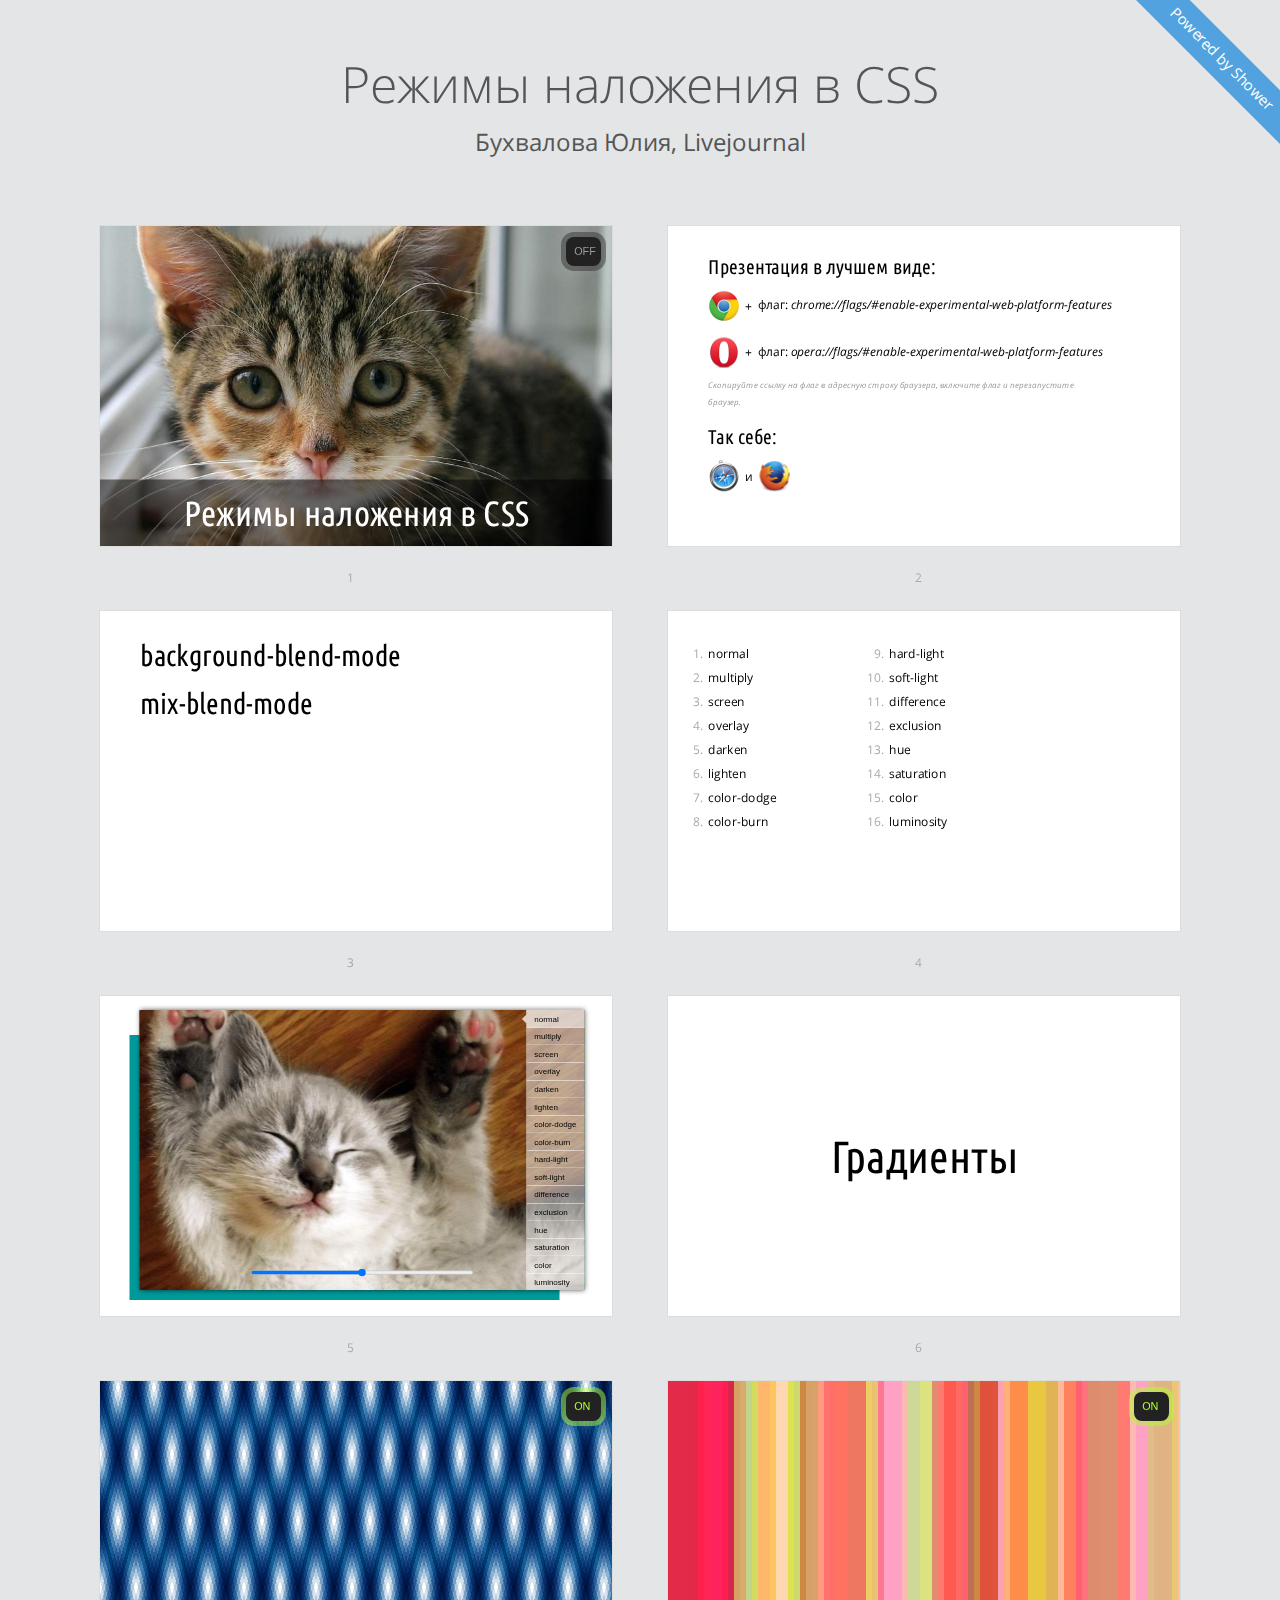
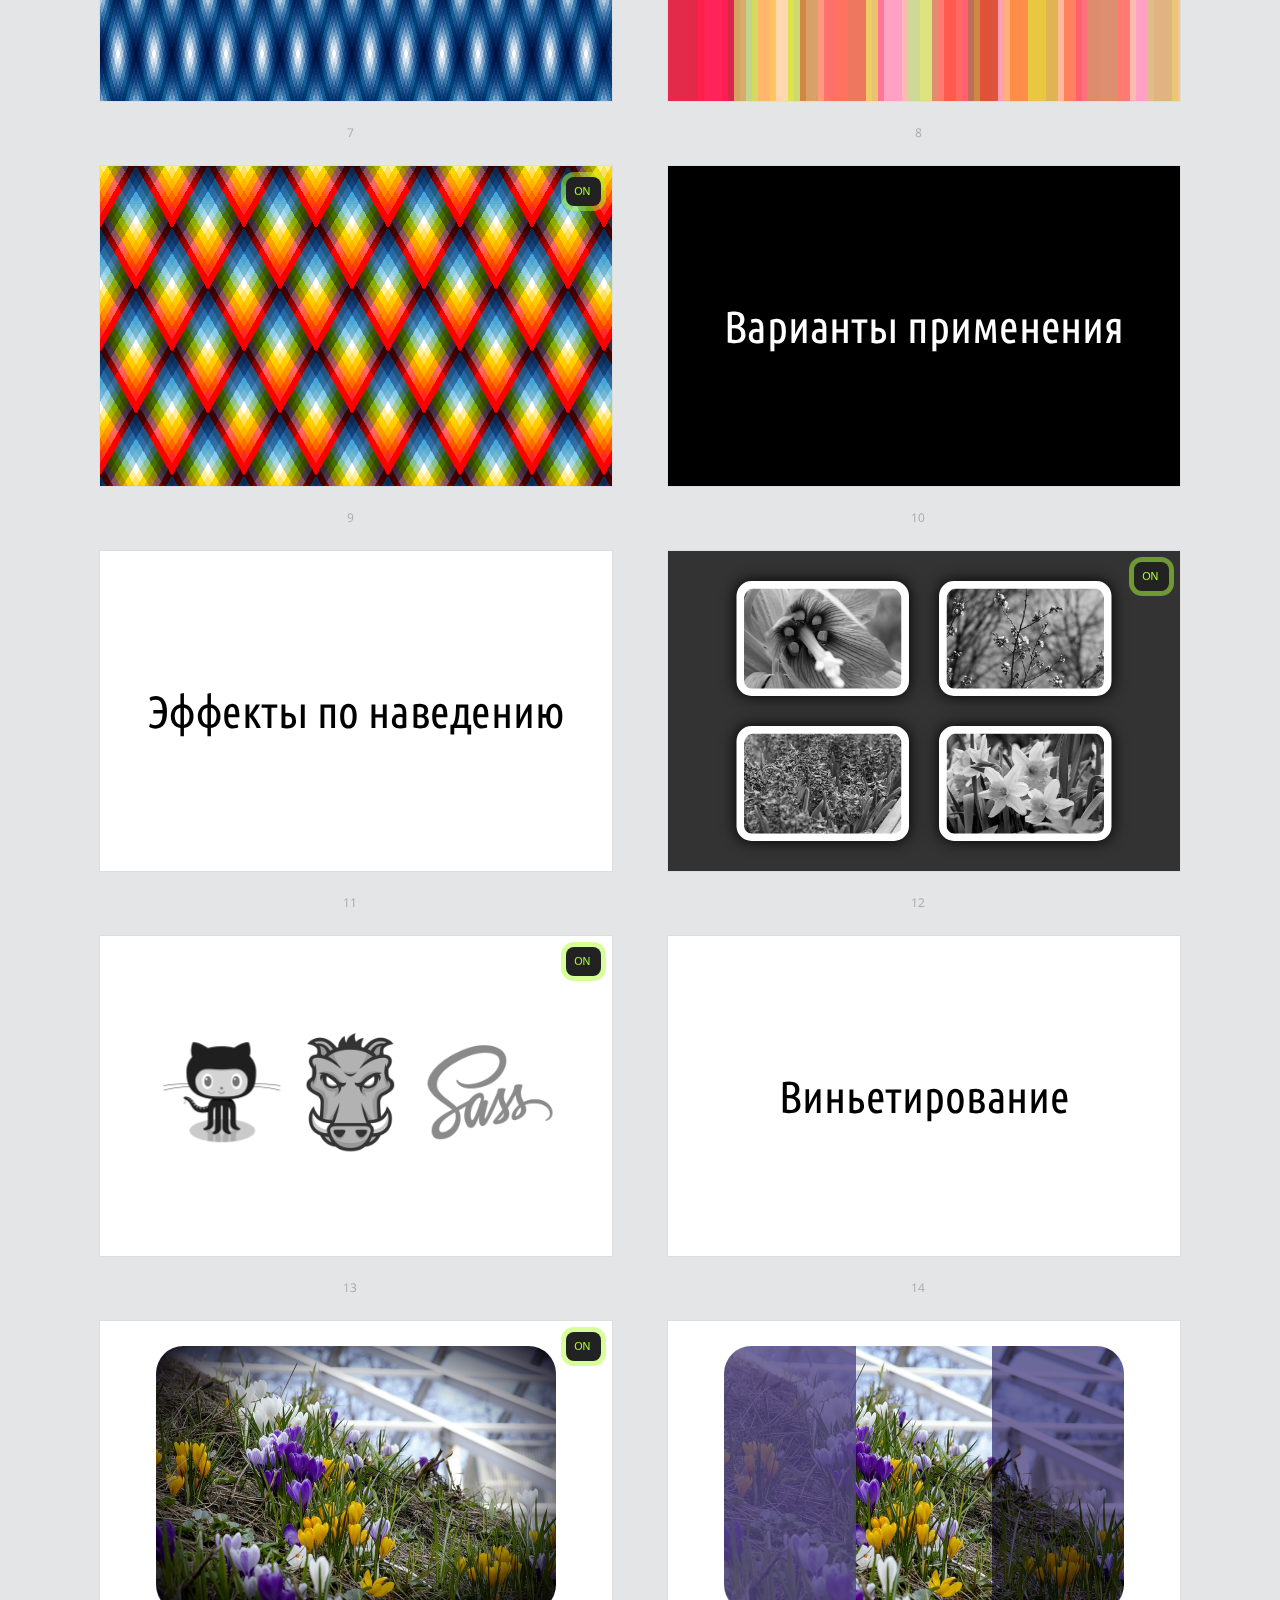
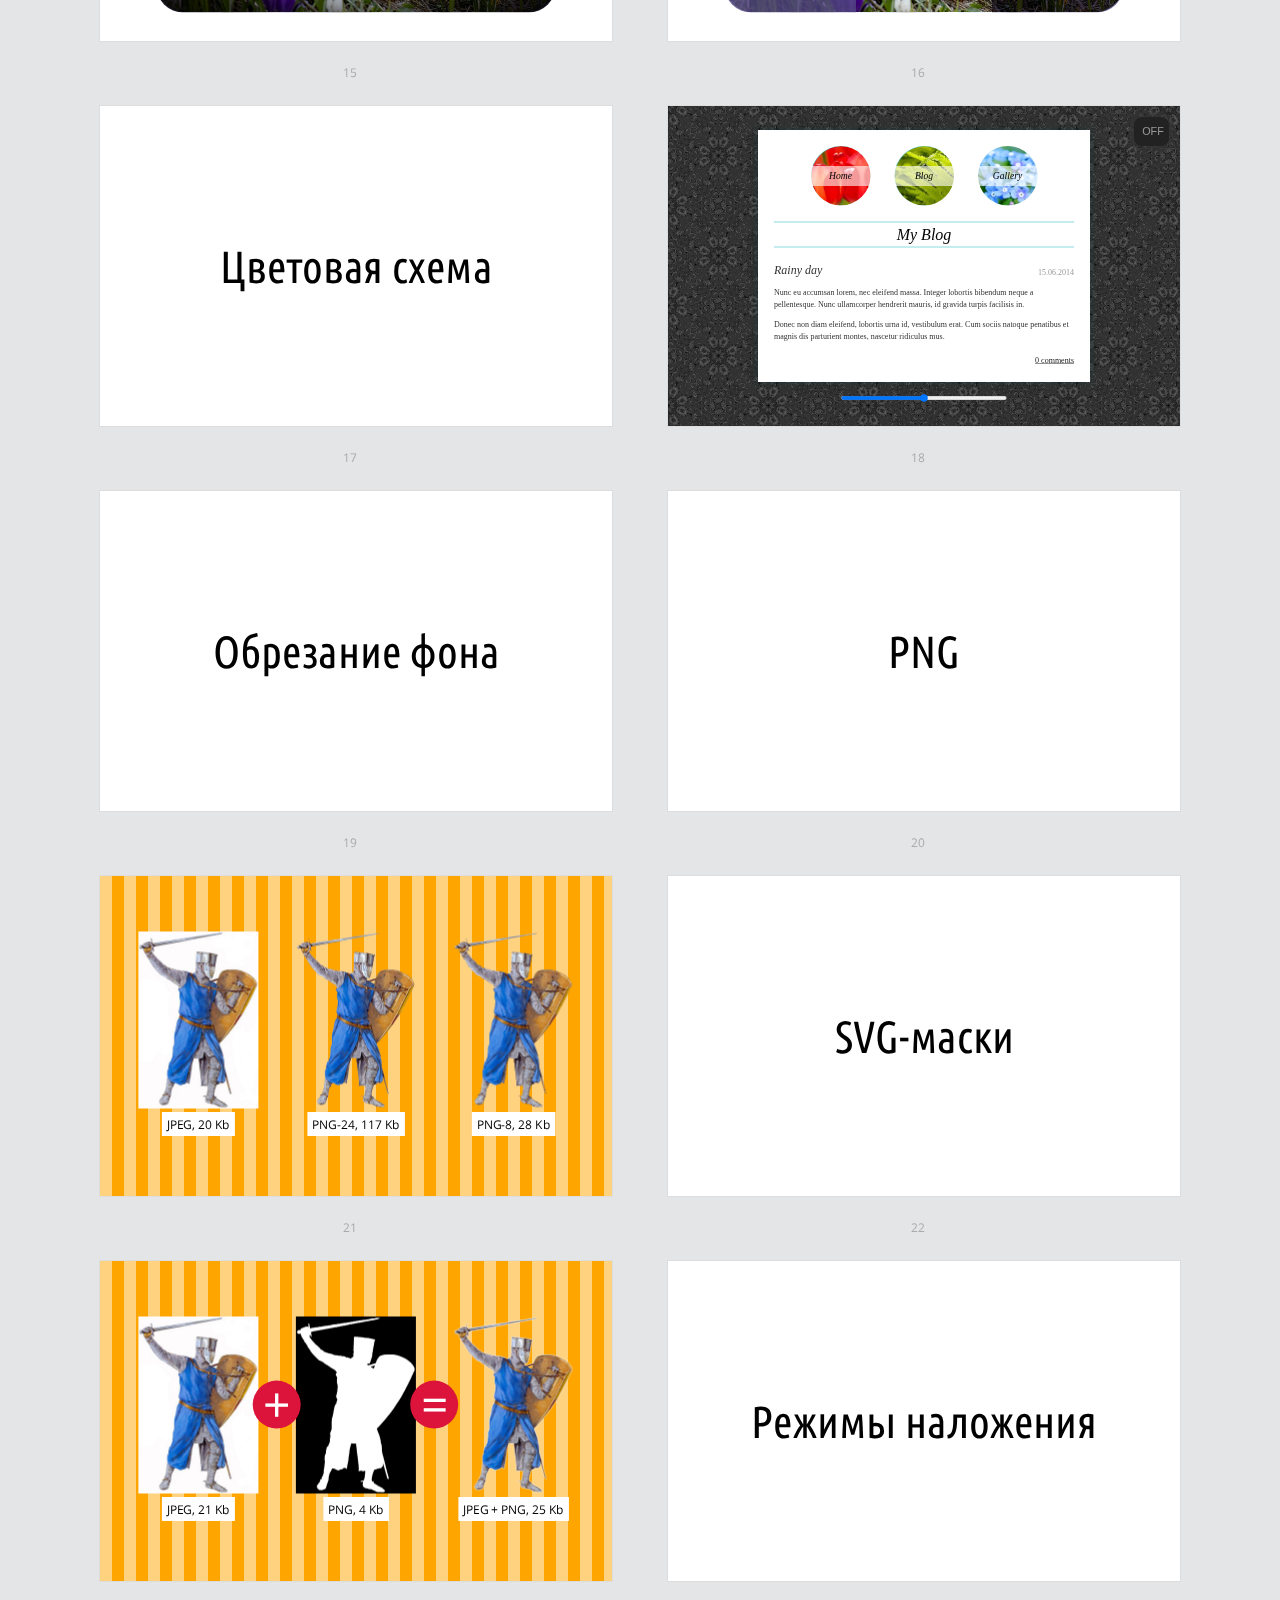
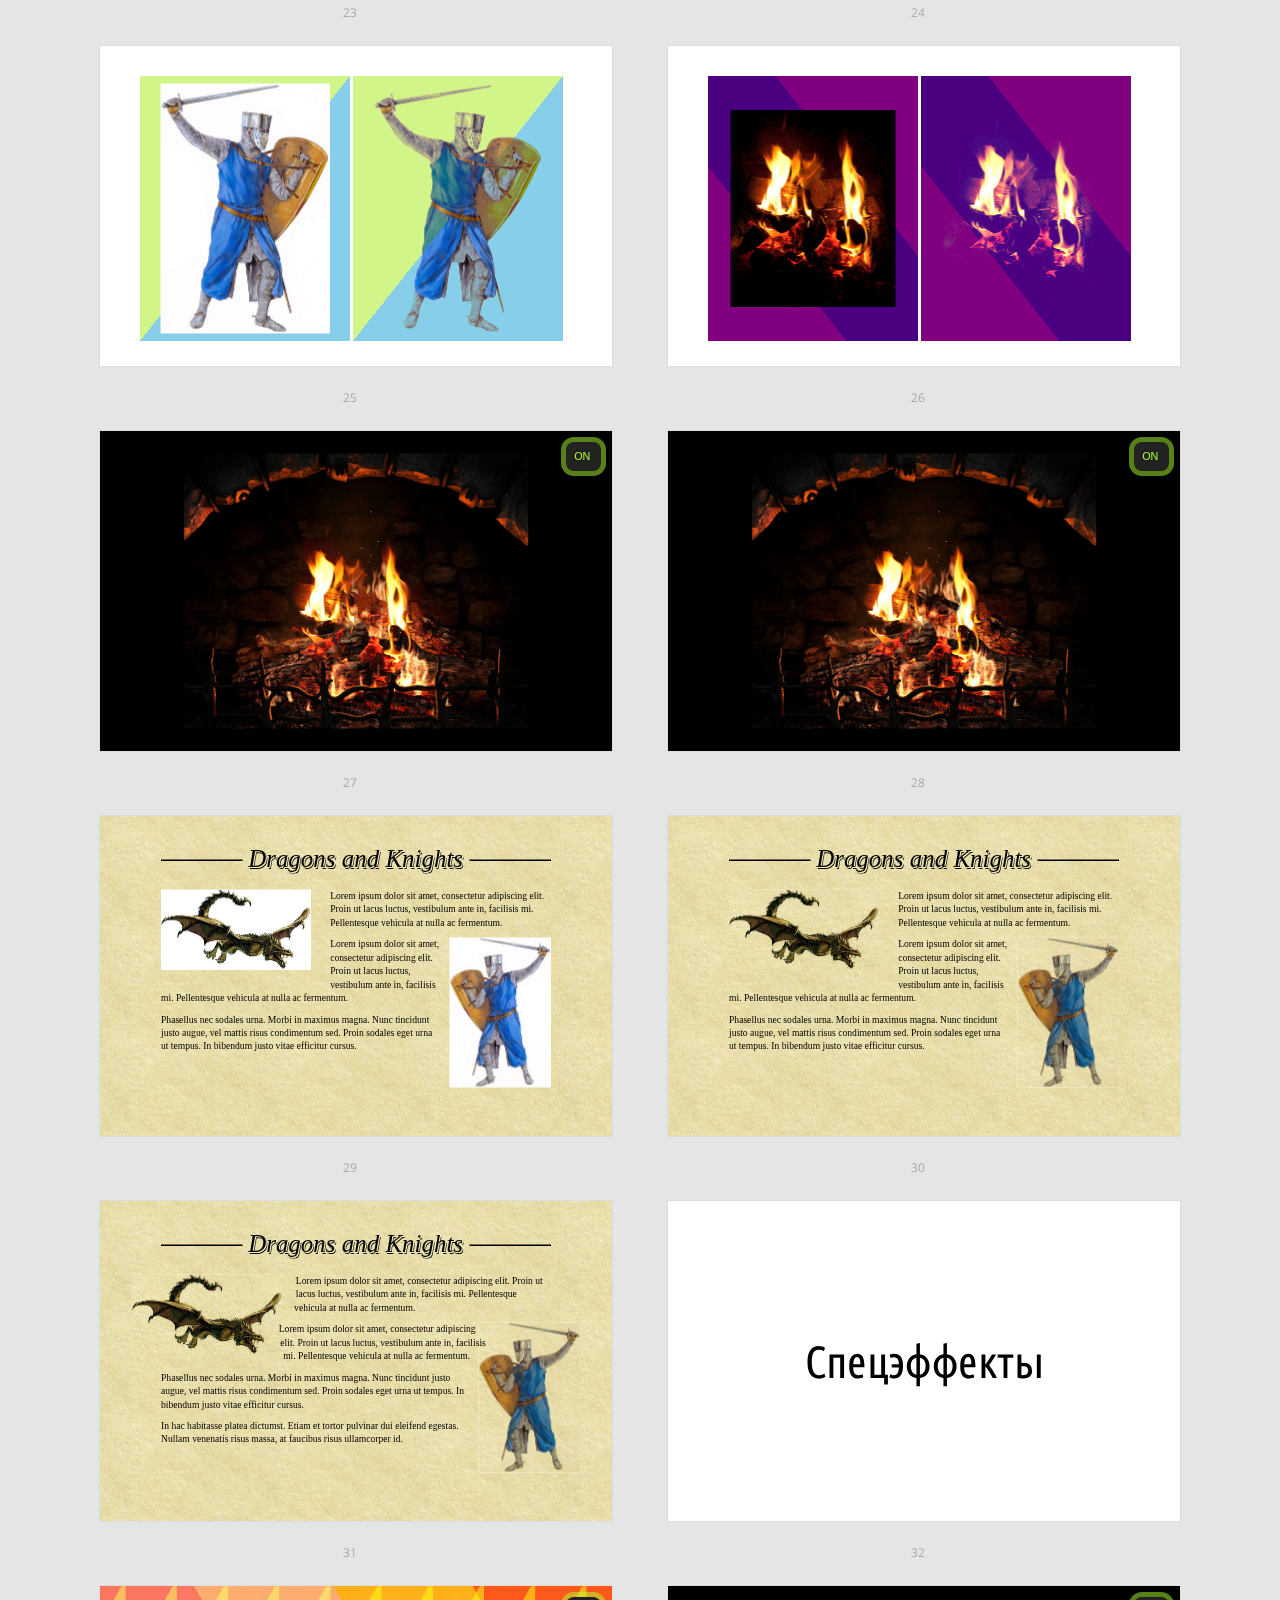
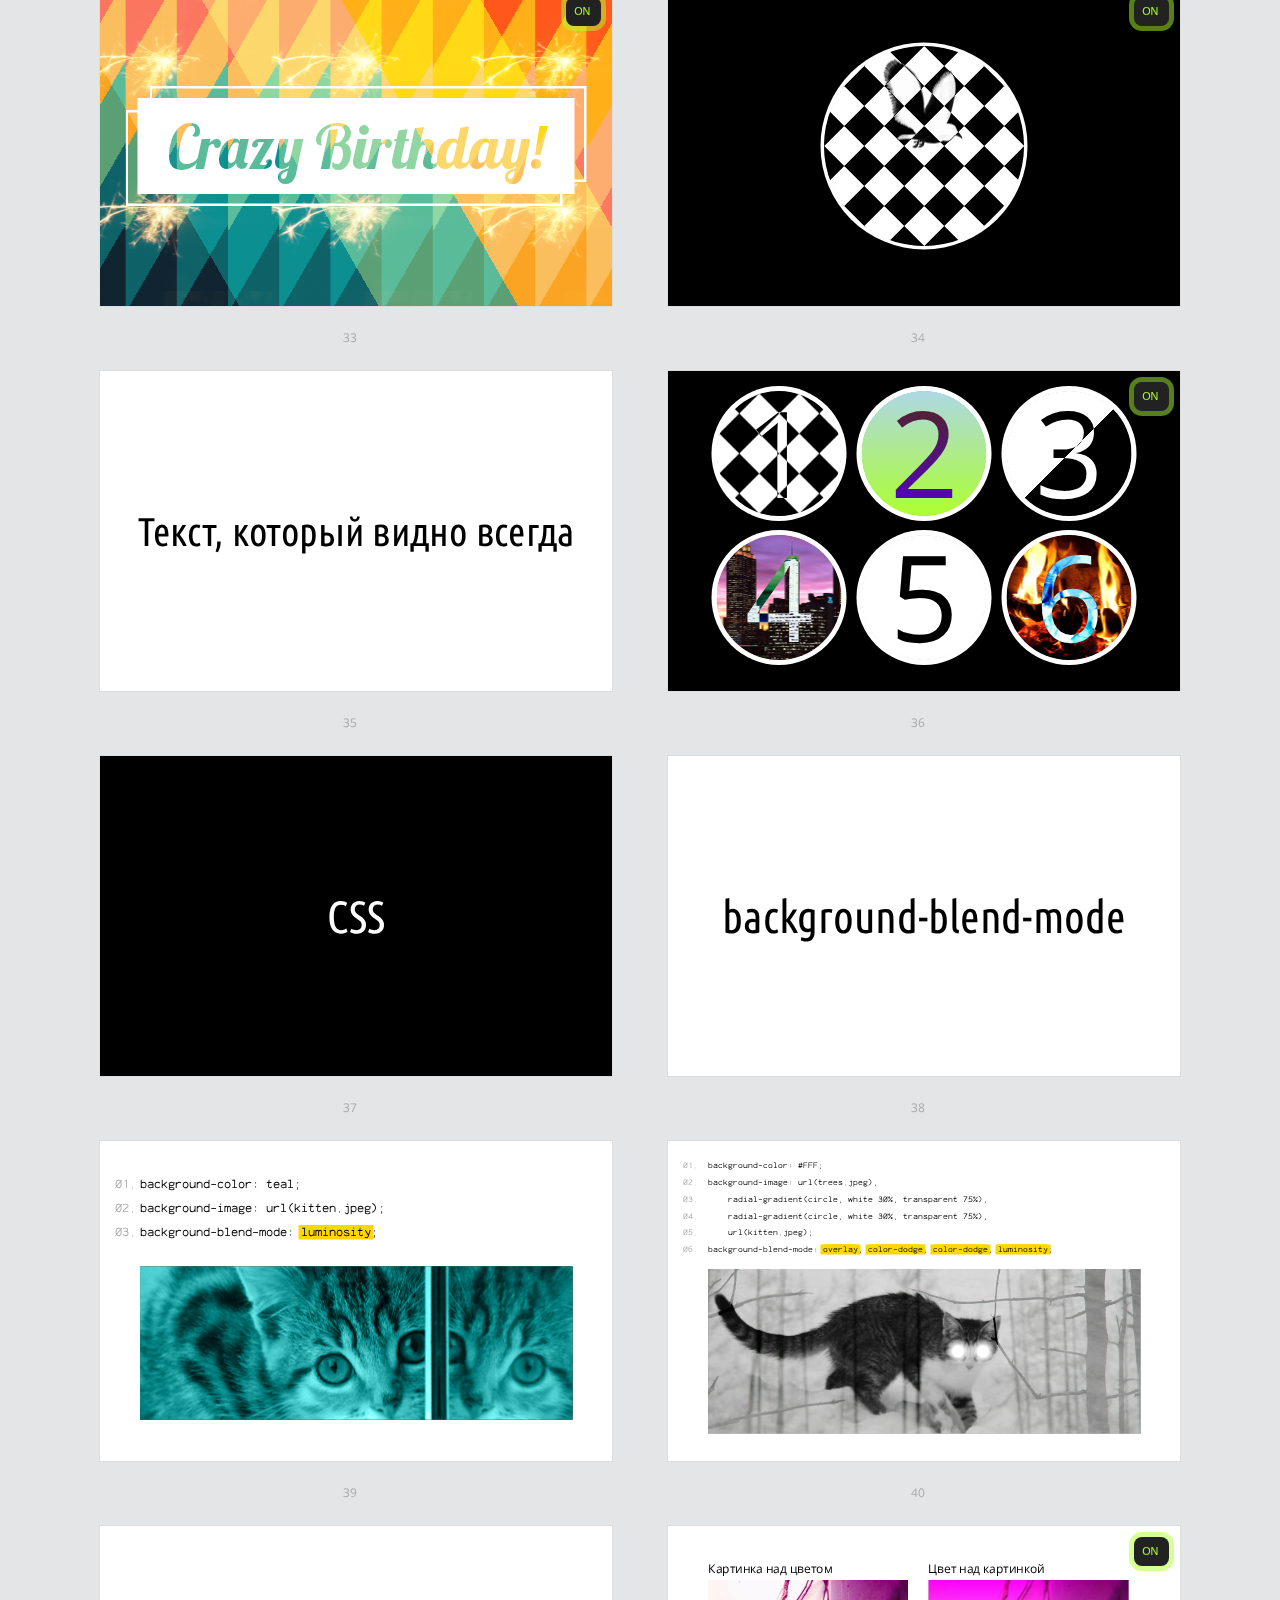
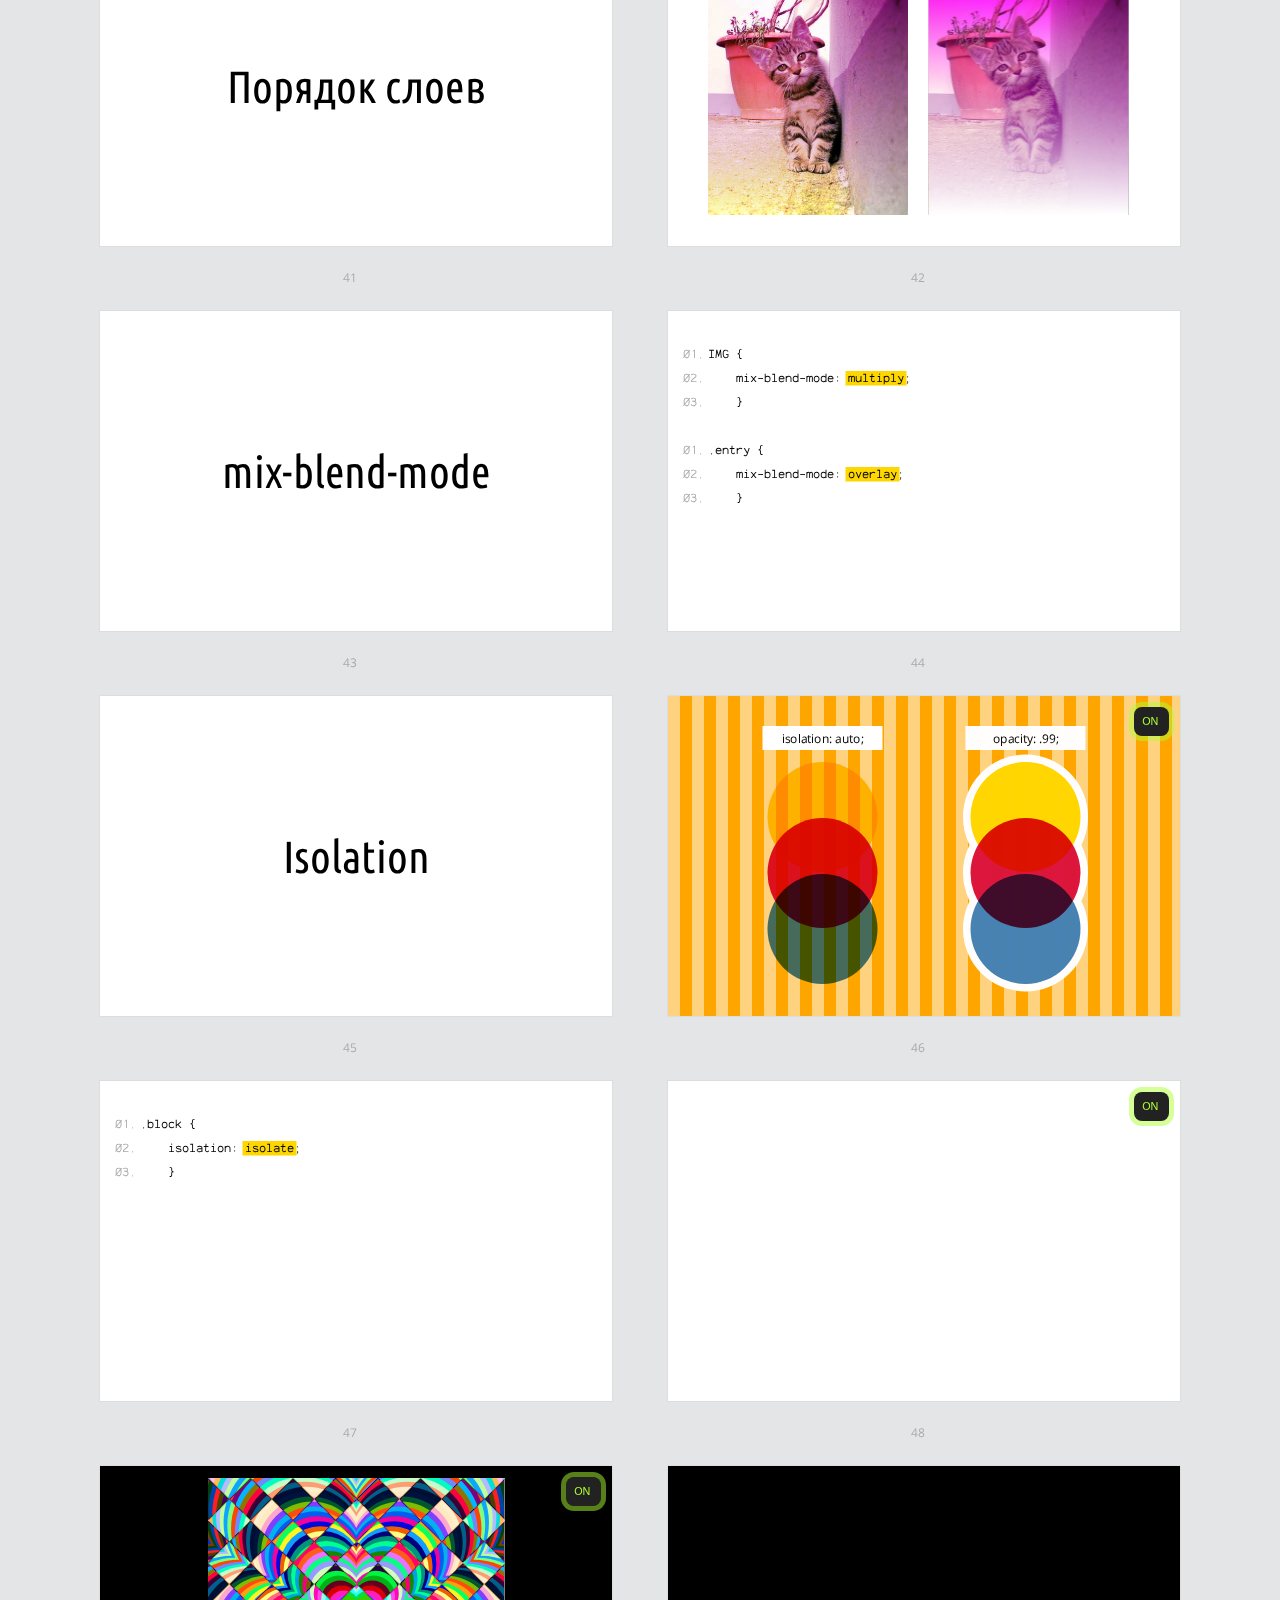
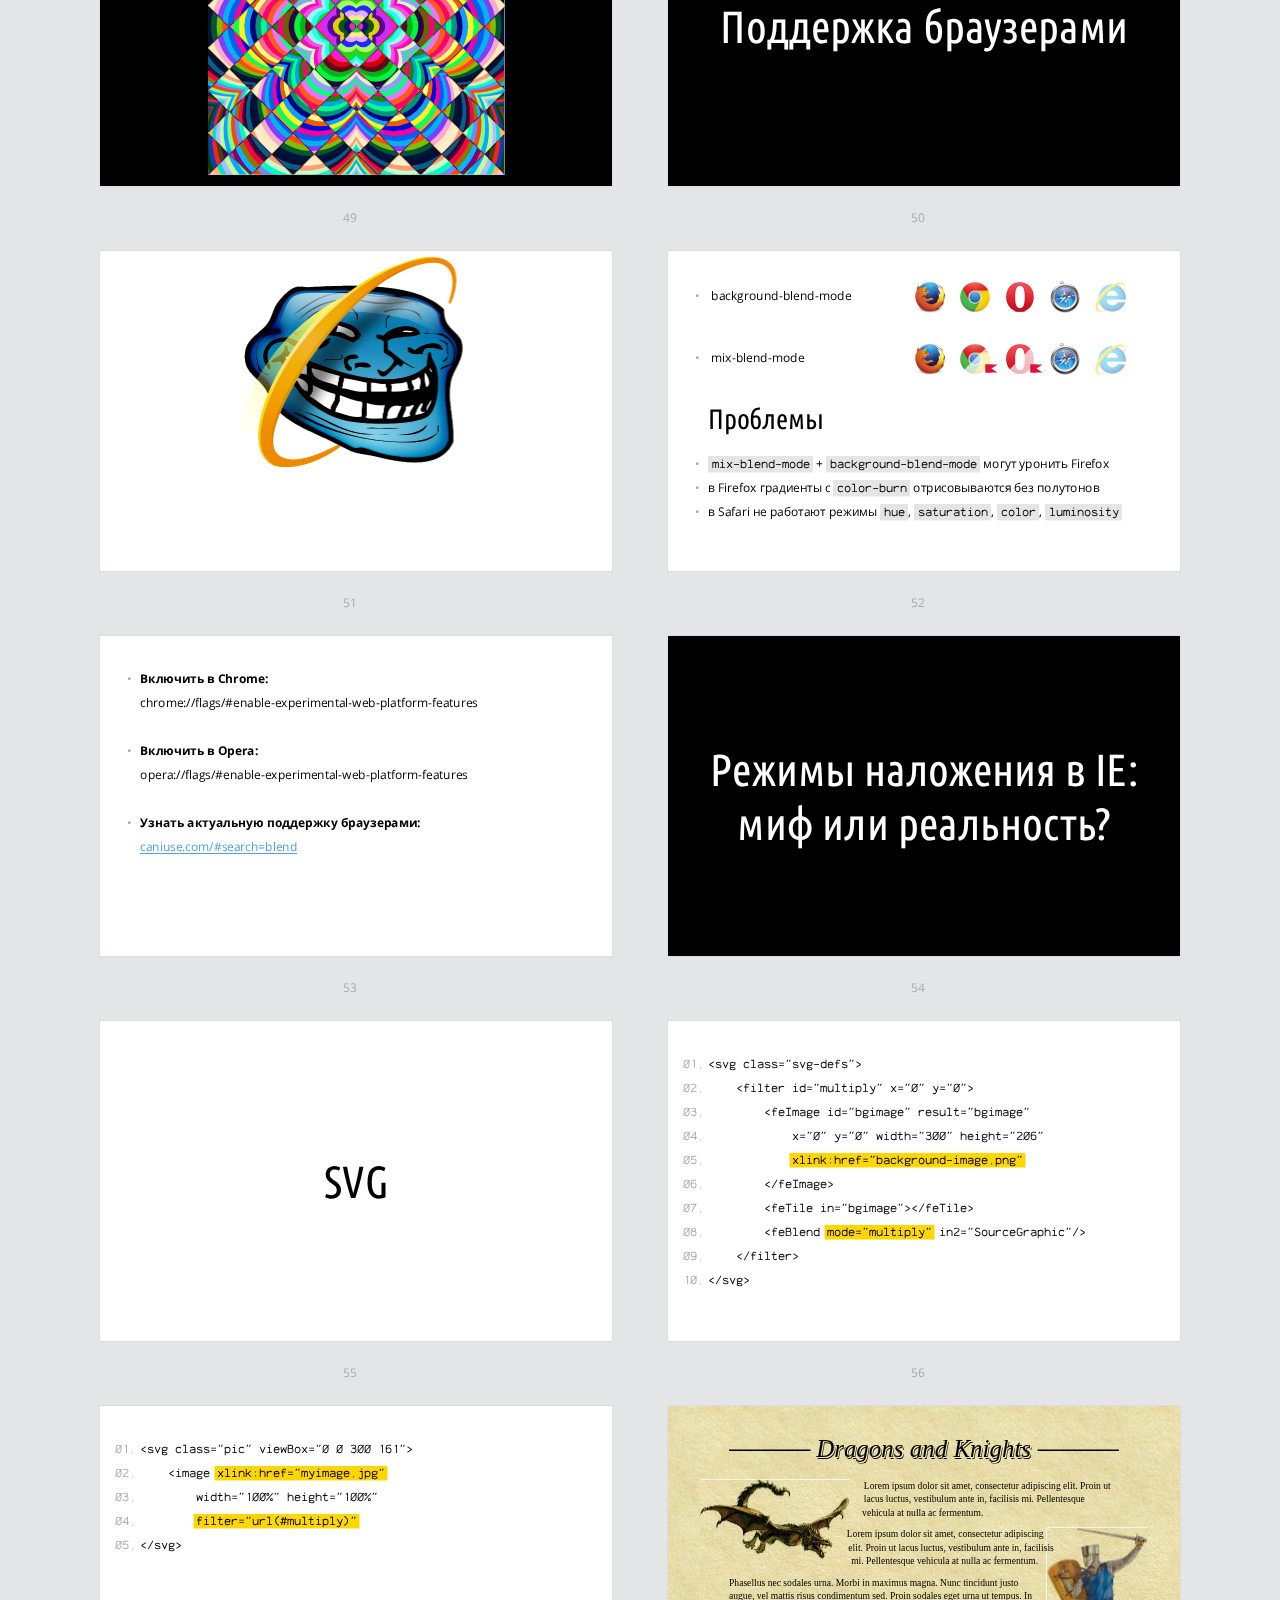
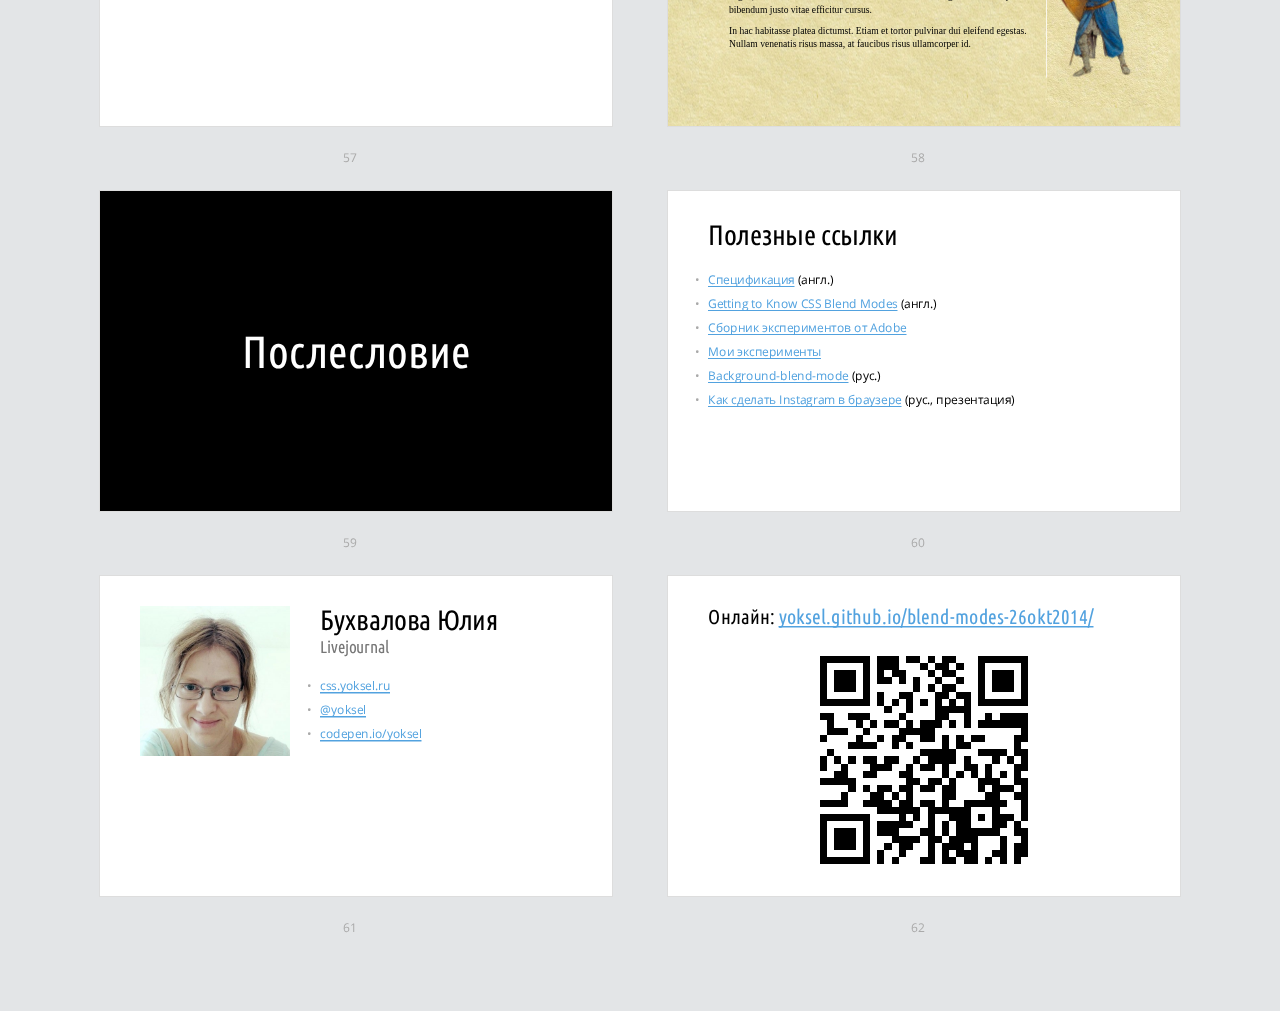
==== commit 59d6627d: "Save changes" ====
--- a/index.html
+++ b/index.html
@@ -476,13 +476,13 @@
         <code>    isolation: <mark>isolate</mark>; </code>
         <code>    }</code></pre>
 
-        <ul class="next">
+        <!-- <ul>
             <li>opacity</li>
             <li>filters</li>
             <li>3D transforms</li>
-            <!-- <li>blending</li> -->
+            <li>blending</li>
             <li>masking</li>
-        </ul>
+        </ul> -->
 
     </div></section>
 
--- a/assets/css/style.css
+++ b/assets/css/style.css
@@ -1638,8 +1638,8 @@
   margin: auto;
   background: gold;
   border-radius: 50%;
-  -webkit-box-shadow: 0px 0px 0 0px #fdffc2, 0px 0px 0 0px #fdffc2, 0px -0px 0 0px #fdffc2, 0px -0px 0 0px #fdffc2, 0px 0 0 0px #fdffc2, 0px 0 0 0px #fdffc2, -3.558px 5.93px 0 3.95333px #ffff75, 3.558px 5.93px 0 3.95333px #ffff75, -3.558px -5.93px 0 3.95333px #ffff75, 3.558px -5.93px 0 3.95333px #ffff75, -7.116px 0 0 3.95333px #ffff75, 7.116px 0 0 3.95333px #ffff75, -7.116px 11.86px 0 7.90667px #e1ff6b, 7.116px 11.86px 0 7.90667px #e1ff6b, -7.116px -11.86px 0 7.90667px #e1ff6b, 7.116px -11.86px 0 7.90667px #e1ff6b, -14.232px 0 0 7.90667px #e1ff6b, 14.232px 0 0 7.90667px #e1ff6b, -10.674px 17.79px 0 11.86px #9effb8, 10.674px 17.79px 0 11.86px #9effb8, -10.674px -17.79px 0 11.86px #9effb8, 10.674px -17.79px 0 11.86px #9effb8, -21.348px 0 0 11.86px #9effb8, 21.348px 0 0 11.86px #9effb8, -14.232px 23.72px 0 15.81333px #ffc7db, 14.232px 23.72px 0 15.81333px #ffc7db, -14.232px -23.72px 0 15.81333px #ffc7db, 14.232px -23.72px 0 15.81333px #ffc7db, -28.464px 0 0 15.81333px #ffc7db, 28.464px 0 0 15.81333px #ffc7db, -17.79px 29.65px 0 19.76667px #80ffe1, 17.79px 29.65px 0 19.76667px #80ffe1, -17.79px -29.65px 0 19.76667px #80ffe1, 17.79px -29.65px 0 19.76667px #80ffe1, -35.58px 0 0 19.76667px #80ffe1, 35.58px 0 0 19.76667px #80ffe1, -21.348px 35.58px 0 23.72px #4dffea, 21.348px 35.58px 0 23.72px #4dffea, -21.348px -35.58px 0 23.72px #4dffea, 21.348px -35.58px 0 23.72px #4dffea, -42.696px 0 0 23.72px #4dffea, 42.696px 0 0 23.72px #4dffea, -24.906px 41.51px 0 27.67333px #ff830f, 24.906px 41.51px 0 27.67333px #ff830f, -24.906px -41.51px 0 27.67333px #ff830f, 24.906px -41.51px 0 27.67333px #ff830f, -49.812px 0 0 27.67333px #ff830f, 49.812px 0 0 27.67333px #ff830f, -28.464px 47.44px 0 31.62667px #a000f0, 28.464px 47.44px 0 31.62667px #a000f0, -28.464px -47.44px 0 31.62667px #a000f0, 28.464px -47.44px 0 31.62667px #a000f0, -56.928px 0 0 31.62667px #a000f0, 56.928px 0 0 31.62667px #a000f0, -32.022px 53.37px 0 35.58px #c7ffcb, 32.022px 53.37px 0 35.58px #c7ffcb, -32.022px -53.37px 0 35.58px #c7ffcb, 32.022px -53.37px 0 35.58px #c7ffcb, -64.044px 0 0 35.58px #c7ffcb, 64.044px 0 0 35.58px #c7ffcb, -35.58px 59.3px 0 39.53333px #adffde, 35.58px 59.3px 0 39.53333px #adffde, -35.58px -59.3px 0 39.53333px #adffde, 35.58px -59.3px 0 39.53333px #adffde, -71.16px 0 0 39.53333px #adffde, 71.16px 0 0 39.53333px #adffde, -39.138px 65.23px 0 43.48667px #00e5e6, 39.138px 65.23px 0 43.48667px #00e5e6, -39.138px -65.23px 0 43.48667px #00e5e6, 39.138px -65.23px 0 43.48667px #00e5e6, -78.276px 0 0 43.48667px #00e5e6, 78.276px 0 0 43.48667px #00e5e6, -42.696px 71.16px 0 47.44px #4778ff, 42.696px 71.16px 0 47.44px #4778ff, -42.696px -71.16px 0 47.44px #4778ff, 42.696px -71.16px 0 47.44px #4778ff, -85.392px 0 0 47.44px #4778ff, 85.392px 0 0 47.44px #4778ff, -46.254px 77.09px 0 51.39333px #ffd65c, 46.254px 77.09px 0 51.39333px #ffd65c, -46.254px -77.09px 0 51.39333px #ffd65c, 46.254px -77.09px 0 51.39333px #ffd65c, -92.508px 0 0 51.39333px #ffd65c, 92.508px 0 0 51.39333px #ffd65c, -49.812px 83.02px 0 55.34667px #ffc7d9, 49.812px 83.02px 0 55.34667px #ffc7d9, -49.812px -83.02px 0 55.34667px #ffc7d9, 49.812px -83.02px 0 55.34667px #ffc7d9, -99.624px 0 0 55.34667px #ffc7d9, 99.624px 0 0 55.34667px #ffc7d9, -53.37px 88.95px 0 59.3px #e657ff, 53.37px 88.95px 0 59.3px #e657ff, -53.37px -88.95px 0 59.3px #e657ff, 53.37px -88.95px 0 59.3px #e657ff, -106.74px 0 0 59.3px #e657ff, 106.74px 0 0 59.3px #e657ff, -56.928px 94.88px 0 63.25333px #ff2448, 56.928px 94.88px 0 63.25333px #ff2448, -56.928px -94.88px 0 63.25333px #ff2448, 56.928px -94.88px 0 63.25333px #ff2448, -113.856px 0 0 63.25333px #ff2448, 113.856px 0 0 63.25333px #ff2448, -60.486px 100.81px 0 67.20667px #ff8b47, 60.486px 100.81px 0 67.20667px #ff8b47, -60.486px -100.81px 0 67.20667px #ff8b47, 60.486px -100.81px 0 67.20667px #ff8b47, -120.972px 0 0 67.20667px #ff8b47, 120.972px 0 0 67.20667px #ff8b47, -64.044px 106.74px 0 71.16px #ffeecc, 64.044px 106.74px 0 71.16px #ffeecc, -64.044px -106.74px 0 71.16px #ffeecc, 64.044px -106.74px 0 71.16px #ffeecc, -128.088px 0 0 71.16px #ffeecc, 128.088px 0 0 71.16px #ffeecc, -67.602px 112.67px 0 75.11333px #b0f000, 67.602px 112.67px 0 75.11333px #b0f000, -67.602px -112.67px 0 75.11333px #b0f000, 67.602px -112.67px 0 75.11333px #b0f000, -135.204px 0 0 75.11333px #b0f000, 135.204px 0 0 75.11333px #b0f000, -71.16px 118.6px 0 79.06667px #ff4538, 71.16px 118.6px 0 79.06667px #ff4538, -71.16px -118.6px 0 79.06667px #ff4538, 71.16px -118.6px 0 79.06667px #ff4538, -142.32px 0 0 79.06667px #ff4538, 142.32px 0 0 79.06667px #ff4538, -74.718px 124.53px 0 83.02px #1fff87, 74.718px 124.53px 0 83.02px #1fff87, -74.718px -124.53px 0 83.02px #1fff87, 74.718px -124.53px 0 83.02px #1fff87, -149.436px 0 0 83.02px #1fff87, 149.436px 0 0 83.02px #1fff87, -78.276px 130.46px 0 86.97333px #f28fff, 78.276px 130.46px 0 86.97333px #f28fff, -78.276px -130.46px 0 86.97333px #f28fff, 78.276px -130.46px 0 86.97333px #f28fff, -156.552px 0 0 86.97333px #f28fff, 156.552px 0 0 86.97333px #f28fff, -81.834px 136.39px 0 90.92667px #75db00, 81.834px 136.39px 0 90.92667px #75db00, -81.834px -136.39px 0 90.92667px #75db00, 81.834px -136.39px 0 90.92667px #75db00, -163.668px 0 0 90.92667px #75db00, 163.668px 0 0 90.92667px #75db00, -85.392px 142.32px 0 94.88px #00f55a, 85.392px 142.32px 0 94.88px #00f55a, -85.392px -142.32px 0 94.88px #00f55a, 85.392px -142.32px 0 94.88px #00f55a, -170.784px 0 0 94.88px #00f55a, 170.784px 0 0 94.88px #00f55a, -88.95px 148.25px 0 98.83333px #04ff00, 88.95px 148.25px 0 98.83333px #04ff00, -88.95px -148.25px 0 98.83333px #04ff00, 88.95px -148.25px 0 98.83333px #04ff00, -177.9px 0 0 98.83333px #04ff00, 177.9px 0 0 98.83333px #04ff00, -92.508px 154.18px 0 102.78667px #33ff74, 92.508px 154.18px 0 102.78667px #33ff74, -92.508px -154.18px 0 102.78667px #33ff74, 92.508px -154.18px 0 102.78667px #33ff74, -185.016px 0 0 102.78667px #33ff74, 185.016px 0 0 102.78667px #33ff74, -96.066px 160.11px 0 106.74px #c35cff, 96.066px 160.11px 0 106.74px #c35cff, -96.066px -160.11px 0 106.74px #c35cff, 96.066px -160.11px 0 106.74px #c35cff, -192.132px 0 0 106.74px #c35cff, 192.132px 0 0 106.74px #c35cff, -99.624px 166.04px 0 110.69333px #ff14d4, 99.624px 166.04px 0 110.69333px #ff14d4, -99.624px -166.04px 0 110.69333px #ff14d4, 99.624px -166.04px 0 110.69333px #ff14d4, -199.248px 0 0 110.69333px #ff14d4, 199.248px 0 0 110.69333px #ff14d4, -103.182px 171.97px 0 114.64667px #3dff74, 103.182px 171.97px 0 114.64667px #3dff74, -103.182px -171.97px 0 114.64667px #3dff74, 103.182px -171.97px 0 114.64667px #3dff74, -206.364px 0 0 114.64667px #3dff74, 206.364px 0 0 114.64667px #3dff74, -106.74px 177.9px 0 118.6px #8766ff, 106.74px 177.9px 0 118.6px #8766ff, -106.74px -177.9px 0 118.6px #8766ff, 106.74px -177.9px 0 118.6px #8766ff, -213.48px 0 0 118.6px #8766ff, 213.48px 0 0 118.6px #8766ff, -110.298px 183.83px 0 122.55333px #9effc8, 110.298px 183.83px 0 122.55333px #9effc8, -110.298px -183.83px 0 122.55333px #9effc8, 110.298px -183.83px 0 122.55333px #9effc8, -220.596px 0 0 122.55333px #9effc8, 220.596px 0 0 122.55333px #9effc8, -113.856px 189.76px 0 126.50667px #7affe2, 113.856px 189.76px 0 126.50667px #7affe2, -113.856px -189.76px 0 126.50667px #7affe2, 113.856px -189.76px 0 126.50667px #7affe2, -227.712px 0 0 126.50667px #7affe2, 227.712px 0 0 126.50667px #7affe2, -117.414px 195.69px 0 130.46px #33ff4e, 117.414px 195.69px 0 130.46px #33ff4e, -117.414px -195.69px 0 130.46px #33ff4e, 117.414px -195.69px 0 130.46px #33ff4e, -234.828px 0 0 130.46px #33ff4e, 234.828px 0 0 130.46px #33ff4e, -120.972px 201.62px 0 134.41333px #ffcccf, 120.972px 201.62px 0 134.41333px #ffcccf, -120.972px -201.62px 0 134.41333px #ffcccf, 120.972px -201.62px 0 134.41333px #ffcccf, -241.944px 0 0 134.41333px #ffcccf, 241.944px 0 0 134.41333px #ffcccf, -124.53px 207.55px 0 138.36667px #14ff20, 124.53px 207.55px 0 138.36667px #14ff20, -124.53px -207.55px 0 138.36667px #14ff20, 124.53px -207.55px 0 138.36667px #14ff20, -249.06px 0 0 138.36667px #14ff20, 249.06px 0 0 138.36667px #14ff20, -128.088px 213.48px 0 142.32px #ffa58a, 128.088px 213.48px 0 142.32px #ffa58a, -128.088px -213.48px 0 142.32px #ffa58a, 128.088px -213.48px 0 142.32px #ffa58a, -256.176px 0 0 142.32px #ffa58a, 256.176px 0 0 142.32px #ffa58a, -131.646px 219.41px 0 146.27333px #ffc852, 131.646px 219.41px 0 146.27333px #ffc852, -131.646px -219.41px 0 146.27333px #ffc852, 131.646px -219.41px 0 146.27333px #ffc852, -263.292px 0 0 146.27333px #ffc852, 263.292px 0 0 146.27333px #ffc852, -135.204px 225.34px 0 150.22667px #daccff, 135.204px 225.34px 0 150.22667px #daccff, -135.204px -225.34px 0 150.22667px #daccff, 135.204px -225.34px 0 150.22667px #daccff, -270.408px 0 0 150.22667px #daccff, 270.408px 0 0 150.22667px #daccff, -138.762px 231.27px 0 154.18px #b061ff, 138.762px 231.27px 0 154.18px #b061ff, -138.762px -231.27px 0 154.18px #b061ff, 138.762px -231.27px 0 154.18px #b061ff, -277.524px 0 0 154.18px #b061ff, 277.524px 0 0 154.18px #b061ff, -142.32px 237.2px 0 158.13333px #529dff, 142.32px 237.2px 0 158.13333px #529dff, -142.32px -237.2px 0 158.13333px #529dff, 142.32px -237.2px 0 158.13333px #529dff, -284.64px 0 0 158.13333px #529dff, 284.64px 0 0 158.13333px #529dff, -145.878px 243.13px 0 162.08667px #e00f00, 145.878px 243.13px 0 162.08667px #e00f00, -145.878px -243.13px 0 162.08667px #e00f00, 145.878px -243.13px 0 162.08667px #e00f00, -291.756px 0 0 162.08667px #e00f00, 291.756px 0 0 162.08667px #e00f00, -149.436px 249.06px 0 166.04px #eb0052, 149.436px 249.06px 0 166.04px #eb0052, -149.436px -249.06px 0 166.04px #eb0052, 149.436px -249.06px 0 166.04px #eb0052, -298.872px 0 0 166.04px #eb0052, 298.872px 0 0 166.04px #eb0052, -152.994px 254.99px 0 169.99333px #0000fa, 152.994px 254.99px 0 169.99333px #0000fa, -152.994px -254.99px 0 169.99333px #0000fa, 152.994px -254.99px 0 169.99333px #0000fa, -305.988px 0 0 169.99333px #0000fa, 305.988px 0 0 169.99333px #0000fa, -156.552px 260.92px 0 173.94667px #c60aff, 156.552px 260.92px 0 173.94667px #c60aff, -156.552px -260.92px 0 173.94667px #c60aff, 156.552px -260.92px 0 173.94667px #c60aff, -313.104px 0 0 173.94667px #c60aff, 313.104px 0 0 173.94667px #c60aff, -160.11px 266.85px 0 177.9px #8eff8a, 160.11px 266.85px 0 177.9px #8eff8a, -160.11px -266.85px 0 177.9px #8eff8a, 160.11px -266.85px 0 177.9px #8eff8a, -320.22px 0 0 177.9px #8eff8a, 320.22px 0 0 177.9px #8eff8a, -163.668px 272.78px 0 181.85333px #bd8aff, 163.668px 272.78px 0 181.85333px #bd8aff, -163.668px -272.78px 0 181.85333px #bd8aff, 163.668px -272.78px 0 181.85333px #bd8aff, -327.336px 0 0 181.85333px #bd8aff, 327.336px 0 0 181.85333px #bd8aff, -167.226px 278.71px 0 185.80667px #ffedc2, 167.226px 278.71px 0 185.80667px #ffedc2, -167.226px -278.71px 0 185.80667px #ffedc2, 167.226px -278.71px 0 185.80667px #ffedc2, -334.452px 0 0 185.80667px #ffedc2, 334.452px 0 0 185.80667px #ffedc2, -170.784px 284.64px 0 189.76px #9efff7, 170.784px 284.64px 0 189.76px #9efff7, -170.784px -284.64px 0 189.76px #9efff7, 170.784px -284.64px 0 189.76px #9efff7, -341.568px 0 0 189.76px #9efff7, 341.568px 0 0 189.76px #9efff7, -174.342px 290.57px 0 193.71333px #9fff8a, 174.342px 290.57px 0 193.71333px #9fff8a, -174.342px -290.57px 0 193.71333px #9fff8a, 174.342px -290.57px 0 193.71333px #9fff8a, -348.684px 0 0 193.71333px #9fff8a, 348.684px 0 0 193.71333px #9fff8a;
-  box-shadow: 0px 0px 0 0px #fdffc2, 0px 0px 0 0px #fdffc2, 0px -0px 0 0px #fdffc2, 0px -0px 0 0px #fdffc2, 0px 0 0 0px #fdffc2, 0px 0 0 0px #fdffc2, -3.558px 5.93px 0 3.95333px #ffff75, 3.558px 5.93px 0 3.95333px #ffff75, -3.558px -5.93px 0 3.95333px #ffff75, 3.558px -5.93px 0 3.95333px #ffff75, -7.116px 0 0 3.95333px #ffff75, 7.116px 0 0 3.95333px #ffff75, -7.116px 11.86px 0 7.90667px #e1ff6b, 7.116px 11.86px 0 7.90667px #e1ff6b, -7.116px -11.86px 0 7.90667px #e1ff6b, 7.116px -11.86px 0 7.90667px #e1ff6b, -14.232px 0 0 7.90667px #e1ff6b, 14.232px 0 0 7.90667px #e1ff6b, -10.674px 17.79px 0 11.86px #9effb8, 10.674px 17.79px 0 11.86px #9effb8, -10.674px -17.79px 0 11.86px #9effb8, 10.674px -17.79px 0 11.86px #9effb8, -21.348px 0 0 11.86px #9effb8, 21.348px 0 0 11.86px #9effb8, -14.232px 23.72px 0 15.81333px #ffc7db, 14.232px 23.72px 0 15.81333px #ffc7db, -14.232px -23.72px 0 15.81333px #ffc7db, 14.232px -23.72px 0 15.81333px #ffc7db, -28.464px 0 0 15.81333px #ffc7db, 28.464px 0 0 15.81333px #ffc7db, -17.79px 29.65px 0 19.76667px #80ffe1, 17.79px 29.65px 0 19.76667px #80ffe1, -17.79px -29.65px 0 19.76667px #80ffe1, 17.79px -29.65px 0 19.76667px #80ffe1, -35.58px 0 0 19.76667px #80ffe1, 35.58px 0 0 19.76667px #80ffe1, -21.348px 35.58px 0 23.72px #4dffea, 21.348px 35.58px 0 23.72px #4dffea, -21.348px -35.58px 0 23.72px #4dffea, 21.348px -35.58px 0 23.72px #4dffea, -42.696px 0 0 23.72px #4dffea, 42.696px 0 0 23.72px #4dffea, -24.906px 41.51px 0 27.67333px #ff830f, 24.906px 41.51px 0 27.67333px #ff830f, -24.906px -41.51px 0 27.67333px #ff830f, 24.906px -41.51px 0 27.67333px #ff830f, -49.812px 0 0 27.67333px #ff830f, 49.812px 0 0 27.67333px #ff830f, -28.464px 47.44px 0 31.62667px #a000f0, 28.464px 47.44px 0 31.62667px #a000f0, -28.464px -47.44px 0 31.62667px #a000f0, 28.464px -47.44px 0 31.62667px #a000f0, -56.928px 0 0 31.62667px #a000f0, 56.928px 0 0 31.62667px #a000f0, -32.022px 53.37px 0 35.58px #c7ffcb, 32.022px 53.37px 0 35.58px #c7ffcb, -32.022px -53.37px 0 35.58px #c7ffcb, 32.022px -53.37px 0 35.58px #c7ffcb, -64.044px 0 0 35.58px #c7ffcb, 64.044px 0 0 35.58px #c7ffcb, -35.58px 59.3px 0 39.53333px #adffde, 35.58px 59.3px 0 39.53333px #adffde, -35.58px -59.3px 0 39.53333px #adffde, 35.58px -59.3px 0 39.53333px #adffde, -71.16px 0 0 39.53333px #adffde, 71.16px 0 0 39.53333px #adffde, -39.138px 65.23px 0 43.48667px #00e5e6, 39.138px 65.23px 0 43.48667px #00e5e6, -39.138px -65.23px 0 43.48667px #00e5e6, 39.138px -65.23px 0 43.48667px #00e5e6, -78.276px 0 0 43.48667px #00e5e6, 78.276px 0 0 43.48667px #00e5e6, -42.696px 71.16px 0 47.44px #4778ff, 42.696px 71.16px 0 47.44px #4778ff, -42.696px -71.16px 0 47.44px #4778ff, 42.696px -71.16px 0 47.44px #4778ff, -85.392px 0 0 47.44px #4778ff, 85.392px 0 0 47.44px #4778ff, -46.254px 77.09px 0 51.39333px #ffd65c, 46.254px 77.09px 0 51.39333px #ffd65c, -46.254px -77.09px 0 51.39333px #ffd65c, 46.254px -77.09px 0 51.39333px #ffd65c, -92.508px 0 0 51.39333px #ffd65c, 92.508px 0 0 51.39333px #ffd65c, -49.812px 83.02px 0 55.34667px #ffc7d9, 49.812px 83.02px 0 55.34667px #ffc7d9, -49.812px -83.02px 0 55.34667px #ffc7d9, 49.812px -83.02px 0 55.34667px #ffc7d9, -99.624px 0 0 55.34667px #ffc7d9, 99.624px 0 0 55.34667px #ffc7d9, -53.37px 88.95px 0 59.3px #e657ff, 53.37px 88.95px 0 59.3px #e657ff, -53.37px -88.95px 0 59.3px #e657ff, 53.37px -88.95px 0 59.3px #e657ff, -106.74px 0 0 59.3px #e657ff, 106.74px 0 0 59.3px #e657ff, -56.928px 94.88px 0 63.25333px #ff2448, 56.928px 94.88px 0 63.25333px #ff2448, -56.928px -94.88px 0 63.25333px #ff2448, 56.928px -94.88px 0 63.25333px #ff2448, -113.856px 0 0 63.25333px #ff2448, 113.856px 0 0 63.25333px #ff2448, -60.486px 100.81px 0 67.20667px #ff8b47, 60.486px 100.81px 0 67.20667px #ff8b47, -60.486px -100.81px 0 67.20667px #ff8b47, 60.486px -100.81px 0 67.20667px #ff8b47, -120.972px 0 0 67.20667px #ff8b47, 120.972px 0 0 67.20667px #ff8b47, -64.044px 106.74px 0 71.16px #ffeecc, 64.044px 106.74px 0 71.16px #ffeecc, -64.044px -106.74px 0 71.16px #ffeecc, 64.044px -106.74px 0 71.16px #ffeecc, -128.088px 0 0 71.16px #ffeecc, 128.088px 0 0 71.16px #ffeecc, -67.602px 112.67px 0 75.11333px #b0f000, 67.602px 112.67px 0 75.11333px #b0f000, -67.602px -112.67px 0 75.11333px #b0f000, 67.602px -112.67px 0 75.11333px #b0f000, -135.204px 0 0 75.11333px #b0f000, 135.204px 0 0 75.11333px #b0f000, -71.16px 118.6px 0 79.06667px #ff4538, 71.16px 118.6px 0 79.06667px #ff4538, -71.16px -118.6px 0 79.06667px #ff4538, 71.16px -118.6px 0 79.06667px #ff4538, -142.32px 0 0 79.06667px #ff4538, 142.32px 0 0 79.06667px #ff4538, -74.718px 124.53px 0 83.02px #1fff87, 74.718px 124.53px 0 83.02px #1fff87, -74.718px -124.53px 0 83.02px #1fff87, 74.718px -124.53px 0 83.02px #1fff87, -149.436px 0 0 83.02px #1fff87, 149.436px 0 0 83.02px #1fff87, -78.276px 130.46px 0 86.97333px #f28fff, 78.276px 130.46px 0 86.97333px #f28fff, -78.276px -130.46px 0 86.97333px #f28fff, 78.276px -130.46px 0 86.97333px #f28fff, -156.552px 0 0 86.97333px #f28fff, 156.552px 0 0 86.97333px #f28fff, -81.834px 136.39px 0 90.92667px #75db00, 81.834px 136.39px 0 90.92667px #75db00, -81.834px -136.39px 0 90.92667px #75db00, 81.834px -136.39px 0 90.92667px #75db00, -163.668px 0 0 90.92667px #75db00, 163.668px 0 0 90.92667px #75db00, -85.392px 142.32px 0 94.88px #00f55a, 85.392px 142.32px 0 94.88px #00f55a, -85.392px -142.32px 0 94.88px #00f55a, 85.392px -142.32px 0 94.88px #00f55a, -170.784px 0 0 94.88px #00f55a, 170.784px 0 0 94.88px #00f55a, -88.95px 148.25px 0 98.83333px #04ff00, 88.95px 148.25px 0 98.83333px #04ff00, -88.95px -148.25px 0 98.83333px #04ff00, 88.95px -148.25px 0 98.83333px #04ff00, -177.9px 0 0 98.83333px #04ff00, 177.9px 0 0 98.83333px #04ff00, -92.508px 154.18px 0 102.78667px #33ff74, 92.508px 154.18px 0 102.78667px #33ff74, -92.508px -154.18px 0 102.78667px #33ff74, 92.508px -154.18px 0 102.78667px #33ff74, -185.016px 0 0 102.78667px #33ff74, 185.016px 0 0 102.78667px #33ff74, -96.066px 160.11px 0 106.74px #c35cff, 96.066px 160.11px 0 106.74px #c35cff, -96.066px -160.11px 0 106.74px #c35cff, 96.066px -160.11px 0 106.74px #c35cff, -192.132px 0 0 106.74px #c35cff, 192.132px 0 0 106.74px #c35cff, -99.624px 166.04px 0 110.69333px #ff14d4, 99.624px 166.04px 0 110.69333px #ff14d4, -99.624px -166.04px 0 110.69333px #ff14d4, 99.624px -166.04px 0 110.69333px #ff14d4, -199.248px 0 0 110.69333px #ff14d4, 199.248px 0 0 110.69333px #ff14d4, -103.182px 171.97px 0 114.64667px #3dff74, 103.182px 171.97px 0 114.64667px #3dff74, -103.182px -171.97px 0 114.64667px #3dff74, 103.182px -171.97px 0 114.64667px #3dff74, -206.364px 0 0 114.64667px #3dff74, 206.364px 0 0 114.64667px #3dff74, -106.74px 177.9px 0 118.6px #8766ff, 106.74px 177.9px 0 118.6px #8766ff, -106.74px -177.9px 0 118.6px #8766ff, 106.74px -177.9px 0 118.6px #8766ff, -213.48px 0 0 118.6px #8766ff, 213.48px 0 0 118.6px #8766ff, -110.298px 183.83px 0 122.55333px #9effc8, 110.298px 183.83px 0 122.55333px #9effc8, -110.298px -183.83px 0 122.55333px #9effc8, 110.298px -183.83px 0 122.55333px #9effc8, -220.596px 0 0 122.55333px #9effc8, 220.596px 0 0 122.55333px #9effc8, -113.856px 189.76px 0 126.50667px #7affe2, 113.856px 189.76px 0 126.50667px #7affe2, -113.856px -189.76px 0 126.50667px #7affe2, 113.856px -189.76px 0 126.50667px #7affe2, -227.712px 0 0 126.50667px #7affe2, 227.712px 0 0 126.50667px #7affe2, -117.414px 195.69px 0 130.46px #33ff4e, 117.414px 195.69px 0 130.46px #33ff4e, -117.414px -195.69px 0 130.46px #33ff4e, 117.414px -195.69px 0 130.46px #33ff4e, -234.828px 0 0 130.46px #33ff4e, 234.828px 0 0 130.46px #33ff4e, -120.972px 201.62px 0 134.41333px #ffcccf, 120.972px 201.62px 0 134.41333px #ffcccf, -120.972px -201.62px 0 134.41333px #ffcccf, 120.972px -201.62px 0 134.41333px #ffcccf, -241.944px 0 0 134.41333px #ffcccf, 241.944px 0 0 134.41333px #ffcccf, -124.53px 207.55px 0 138.36667px #14ff20, 124.53px 207.55px 0 138.36667px #14ff20, -124.53px -207.55px 0 138.36667px #14ff20, 124.53px -207.55px 0 138.36667px #14ff20, -249.06px 0 0 138.36667px #14ff20, 249.06px 0 0 138.36667px #14ff20, -128.088px 213.48px 0 142.32px #ffa58a, 128.088px 213.48px 0 142.32px #ffa58a, -128.088px -213.48px 0 142.32px #ffa58a, 128.088px -213.48px 0 142.32px #ffa58a, -256.176px 0 0 142.32px #ffa58a, 256.176px 0 0 142.32px #ffa58a, -131.646px 219.41px 0 146.27333px #ffc852, 131.646px 219.41px 0 146.27333px #ffc852, -131.646px -219.41px 0 146.27333px #ffc852, 131.646px -219.41px 0 146.27333px #ffc852, -263.292px 0 0 146.27333px #ffc852, 263.292px 0 0 146.27333px #ffc852, -135.204px 225.34px 0 150.22667px #daccff, 135.204px 225.34px 0 150.22667px #daccff, -135.204px -225.34px 0 150.22667px #daccff, 135.204px -225.34px 0 150.22667px #daccff, -270.408px 0 0 150.22667px #daccff, 270.408px 0 0 150.22667px #daccff, -138.762px 231.27px 0 154.18px #b061ff, 138.762px 231.27px 0 154.18px #b061ff, -138.762px -231.27px 0 154.18px #b061ff, 138.762px -231.27px 0 154.18px #b061ff, -277.524px 0 0 154.18px #b061ff, 277.524px 0 0 154.18px #b061ff, -142.32px 237.2px 0 158.13333px #529dff, 142.32px 237.2px 0 158.13333px #529dff, -142.32px -237.2px 0 158.13333px #529dff, 142.32px -237.2px 0 158.13333px #529dff, -284.64px 0 0 158.13333px #529dff, 284.64px 0 0 158.13333px #529dff, -145.878px 243.13px 0 162.08667px #e00f00, 145.878px 243.13px 0 162.08667px #e00f00, -145.878px -243.13px 0 162.08667px #e00f00, 145.878px -243.13px 0 162.08667px #e00f00, -291.756px 0 0 162.08667px #e00f00, 291.756px 0 0 162.08667px #e00f00, -149.436px 249.06px 0 166.04px #eb0052, 149.436px 249.06px 0 166.04px #eb0052, -149.436px -249.06px 0 166.04px #eb0052, 149.436px -249.06px 0 166.04px #eb0052, -298.872px 0 0 166.04px #eb0052, 298.872px 0 0 166.04px #eb0052, -152.994px 254.99px 0 169.99333px #0000fa, 152.994px 254.99px 0 169.99333px #0000fa, -152.994px -254.99px 0 169.99333px #0000fa, 152.994px -254.99px 0 169.99333px #0000fa, -305.988px 0 0 169.99333px #0000fa, 305.988px 0 0 169.99333px #0000fa, -156.552px 260.92px 0 173.94667px #c60aff, 156.552px 260.92px 0 173.94667px #c60aff, -156.552px -260.92px 0 173.94667px #c60aff, 156.552px -260.92px 0 173.94667px #c60aff, -313.104px 0 0 173.94667px #c60aff, 313.104px 0 0 173.94667px #c60aff, -160.11px 266.85px 0 177.9px #8eff8a, 160.11px 266.85px 0 177.9px #8eff8a, -160.11px -266.85px 0 177.9px #8eff8a, 160.11px -266.85px 0 177.9px #8eff8a, -320.22px 0 0 177.9px #8eff8a, 320.22px 0 0 177.9px #8eff8a, -163.668px 272.78px 0 181.85333px #bd8aff, 163.668px 272.78px 0 181.85333px #bd8aff, -163.668px -272.78px 0 181.85333px #bd8aff, 163.668px -272.78px 0 181.85333px #bd8aff, -327.336px 0 0 181.85333px #bd8aff, 327.336px 0 0 181.85333px #bd8aff, -167.226px 278.71px 0 185.80667px #ffedc2, 167.226px 278.71px 0 185.80667px #ffedc2, -167.226px -278.71px 0 185.80667px #ffedc2, 167.226px -278.71px 0 185.80667px #ffedc2, -334.452px 0 0 185.80667px #ffedc2, 334.452px 0 0 185.80667px #ffedc2, -170.784px 284.64px 0 189.76px #9efff7, 170.784px 284.64px 0 189.76px #9efff7, -170.784px -284.64px 0 189.76px #9efff7, 170.784px -284.64px 0 189.76px #9efff7, -341.568px 0 0 189.76px #9efff7, 341.568px 0 0 189.76px #9efff7, -174.342px 290.57px 0 193.71333px #9fff8a, 174.342px 290.57px 0 193.71333px #9fff8a, -174.342px -290.57px 0 193.71333px #9fff8a, 174.342px -290.57px 0 193.71333px #9fff8a, -348.684px 0 0 193.71333px #9fff8a, 348.684px 0 0 193.71333px #9fff8a;
+  -webkit-box-shadow: 0px 0px 0 0px #ff7542, 0px 0px 0 0px #ff7542, 0px -0px 0 0px #ff7542, 0px -0px 0 0px #ff7542, 0px 0 0 0px #ff7542, 0px 0 0 0px #ff7542, -3.558px 5.93px 0 3.95333px #00d659, 3.558px 5.93px 0 3.95333px #00d659, -3.558px -5.93px 0 3.95333px #00d659, 3.558px -5.93px 0 3.95333px #00d659, -7.116px 0 0 3.95333px #00d659, 7.116px 0 0 3.95333px #00d659, -7.116px 11.86px 0 7.90667px #ffed85, 7.116px 11.86px 0 7.90667px #ffed85, -7.116px -11.86px 0 7.90667px #ffed85, 7.116px -11.86px 0 7.90667px #ffed85, -14.232px 0 0 7.90667px #ffed85, 14.232px 0 0 7.90667px #ffed85, -10.674px 17.79px 0 11.86px #e7adff, 10.674px 17.79px 0 11.86px #e7adff, -10.674px -17.79px 0 11.86px #e7adff, 10.674px -17.79px 0 11.86px #e7adff, -21.348px 0 0 11.86px #e7adff, 21.348px 0 0 11.86px #e7adff, -14.232px 23.72px 0 15.81333px #242bff, 14.232px 23.72px 0 15.81333px #242bff, -14.232px -23.72px 0 15.81333px #242bff, 14.232px -23.72px 0 15.81333px #242bff, -28.464px 0 0 15.81333px #242bff, 28.464px 0 0 15.81333px #242bff, -17.79px 29.65px 0 19.76667px #a4ff6b, 17.79px 29.65px 0 19.76667px #a4ff6b, -17.79px -29.65px 0 19.76667px #a4ff6b, 17.79px -29.65px 0 19.76667px #a4ff6b, -35.58px 0 0 19.76667px #a4ff6b, 35.58px 0 0 19.76667px #a4ff6b, -21.348px 35.58px 0 23.72px #38d100, 21.348px 35.58px 0 23.72px #38d100, -21.348px -35.58px 0 23.72px #38d100, 21.348px -35.58px 0 23.72px #38d100, -42.696px 0 0 23.72px #38d100, 42.696px 0 0 23.72px #38d100, -24.906px 41.51px 0 27.67333px #00e047, 24.906px 41.51px 0 27.67333px #00e047, -24.906px -41.51px 0 27.67333px #00e047, 24.906px -41.51px 0 27.67333px #00e047, -49.812px 0 0 27.67333px #00e047, 49.812px 0 0 27.67333px #00e047, -28.464px 47.44px 0 31.62667px #29fffb, 28.464px 47.44px 0 31.62667px #29fffb, -28.464px -47.44px 0 31.62667px #29fffb, 28.464px -47.44px 0 31.62667px #29fffb, -56.928px 0 0 31.62667px #29fffb, 56.928px 0 0 31.62667px #29fffb, -32.022px 53.37px 0 35.58px #99ffdf, 32.022px 53.37px 0 35.58px #99ffdf, -32.022px -53.37px 0 35.58px #99ffdf, 32.022px -53.37px 0 35.58px #99ffdf, -64.044px 0 0 35.58px #99ffdf, 64.044px 0 0 35.58px #99ffdf, -35.58px 59.3px 0 39.53333px #ff4dea, 35.58px 59.3px 0 39.53333px #ff4dea, -35.58px -59.3px 0 39.53333px #ff4dea, 35.58px -59.3px 0 39.53333px #ff4dea, -71.16px 0 0 39.53333px #ff4dea, 71.16px 0 0 39.53333px #ff4dea, -39.138px 65.23px 0 43.48667px #ff0abe, 39.138px 65.23px 0 43.48667px #ff0abe, -39.138px -65.23px 0 43.48667px #ff0abe, 39.138px -65.23px 0 43.48667px #ff0abe, -78.276px 0 0 43.48667px #ff0abe, 78.276px 0 0 43.48667px #ff0abe, -42.696px 71.16px 0 47.44px #d4ffbd, 42.696px 71.16px 0 47.44px #d4ffbd, -42.696px -71.16px 0 47.44px #d4ffbd, 42.696px -71.16px 0 47.44px #d4ffbd, -85.392px 0 0 47.44px #d4ffbd, 85.392px 0 0 47.44px #d4ffbd, -46.254px 77.09px 0 51.39333px #999cff, 46.254px 77.09px 0 51.39333px #999cff, -46.254px -77.09px 0 51.39333px #999cff, 46.254px -77.09px 0 51.39333px #999cff, -92.508px 0 0 51.39333px #999cff, 92.508px 0 0 51.39333px #999cff, -49.812px 83.02px 0 55.34667px #0aff85, 49.812px 83.02px 0 55.34667px #0aff85, -49.812px -83.02px 0 55.34667px #0aff85, 49.812px -83.02px 0 55.34667px #0aff85, -99.624px 0 0 55.34667px #0aff85, 99.624px 0 0 55.34667px #0aff85, -53.37px 88.95px 0 59.3px #ea75ff, 53.37px 88.95px 0 59.3px #ea75ff, -53.37px -88.95px 0 59.3px #ea75ff, 53.37px -88.95px 0 59.3px #ea75ff, -106.74px 0 0 59.3px #ea75ff, 106.74px 0 0 59.3px #ea75ff, -56.928px 94.88px 0 63.25333px #ff5e1a, 56.928px 94.88px 0 63.25333px #ff5e1a, -56.928px -94.88px 0 63.25333px #ff5e1a, 56.928px -94.88px 0 63.25333px #ff5e1a, -113.856px 0 0 63.25333px #ff5e1a, 113.856px 0 0 63.25333px #ff5e1a, -60.486px 100.81px 0 67.20667px #ff006e, 60.486px 100.81px 0 67.20667px #ff006e, -60.486px -100.81px 0 67.20667px #ff006e, 60.486px -100.81px 0 67.20667px #ff006e, -120.972px 0 0 67.20667px #ff006e, 120.972px 0 0 67.20667px #ff006e, -64.044px 106.74px 0 71.16px #ff6b86, 64.044px 106.74px 0 71.16px #ff6b86, -64.044px -106.74px 0 71.16px #ff6b86, 64.044px -106.74px 0 71.16px #ff6b86, -128.088px 0 0 71.16px #ff6b86, 128.088px 0 0 71.16px #ff6b86, -67.602px 112.67px 0 75.11333px #fdff85, 67.602px 112.67px 0 75.11333px #fdff85, -67.602px -112.67px 0 75.11333px #fdff85, 67.602px -112.67px 0 75.11333px #fdff85, -135.204px 0 0 75.11333px #fdff85, 135.204px 0 0 75.11333px #fdff85, -71.16px 118.6px 0 79.06667px #f06000, 71.16px 118.6px 0 79.06667px #f06000, -71.16px -118.6px 0 79.06667px #f06000, 71.16px -118.6px 0 79.06667px #f06000, -142.32px 0 0 79.06667px #f06000, 142.32px 0 0 79.06667px #f06000, -74.718px 124.53px 0 83.02px #000be0, 74.718px 124.53px 0 83.02px #000be0, -74.718px -124.53px 0 83.02px #000be0, 74.718px -124.53px 0 83.02px #000be0, -149.436px 0 0 83.02px #000be0, 149.436px 0 0 83.02px #000be0, -78.276px 130.46px 0 86.97333px #f5009f, 78.276px 130.46px 0 86.97333px #f5009f, -78.276px -130.46px 0 86.97333px #f5009f, 78.276px -130.46px 0 86.97333px #f5009f, -156.552px 0 0 86.97333px #f5009f, 156.552px 0 0 86.97333px #f5009f, -81.834px 136.39px 0 90.92667px #0060f0, 81.834px 136.39px 0 90.92667px #0060f0, -81.834px -136.39px 0 90.92667px #0060f0, 81.834px -136.39px 0 90.92667px #0060f0, -163.668px 0 0 90.92667px #0060f0, 163.668px 0 0 90.92667px #0060f0, -85.392px 142.32px 0 94.88px #00b4f0, 85.392px 142.32px 0 94.88px #00b4f0, -85.392px -142.32px 0 94.88px #00b4f0, 85.392px -142.32px 0 94.88px #00b4f0, -170.784px 0 0 94.88px #00b4f0, 170.784px 0 0 94.88px #00b4f0, -88.95px 148.25px 0 98.83333px #8142ff, 88.95px 148.25px 0 98.83333px #8142ff, -88.95px -148.25px 0 98.83333px #8142ff, 88.95px -148.25px 0 98.83333px #8142ff, -177.9px 0 0 98.83333px #8142ff, 177.9px 0 0 98.83333px #8142ff, -92.508px 154.18px 0 102.78667px #ffa8cf, 92.508px 154.18px 0 102.78667px #ffa8cf, -92.508px -154.18px 0 102.78667px #ffa8cf, 92.508px -154.18px 0 102.78667px #ffa8cf, -185.016px 0 0 102.78667px #ffa8cf, 185.016px 0 0 102.78667px #ffa8cf, -96.066px 160.11px 0 106.74px #ffecc2, 96.066px 160.11px 0 106.74px #ffecc2, -96.066px -160.11px 0 106.74px #ffecc2, 96.066px -160.11px 0 106.74px #ffecc2, -192.132px 0 0 106.74px #ffecc2, 192.132px 0 0 106.74px #ffecc2, -99.624px 166.04px 0 110.69333px #fff1cc, 99.624px 166.04px 0 110.69333px #fff1cc, -99.624px -166.04px 0 110.69333px #fff1cc, 99.624px -166.04px 0 110.69333px #fff1cc, -199.248px 0 0 110.69333px #fff1cc, 199.248px 0 0 110.69333px #fff1cc, -103.182px 171.97px 0 114.64667px #ff9f75, 103.182px 171.97px 0 114.64667px #ff9f75, -103.182px -171.97px 0 114.64667px #ff9f75, 103.182px -171.97px 0 114.64667px #ff9f75, -206.364px 0 0 114.64667px #ff9f75, 206.364px 0 0 114.64667px #ff9f75, -106.74px 177.9px 0 118.6px #c7ffcb, 106.74px 177.9px 0 118.6px #c7ffcb, -106.74px -177.9px 0 118.6px #c7ffcb, 106.74px -177.9px 0 118.6px #c7ffcb, -213.48px 0 0 118.6px #c7ffcb, 213.48px 0 0 118.6px #c7ffcb, -110.298px 183.83px 0 122.55333px #00ffbf, 110.298px 183.83px 0 122.55333px #00ffbf, -110.298px -183.83px 0 122.55333px #00ffbf, 110.298px -183.83px 0 122.55333px #00ffbf, -220.596px 0 0 122.55333px #00ffbf, 220.596px 0 0 122.55333px #00ffbf, -113.856px 189.76px 0 126.50667px #708aff, 113.856px 189.76px 0 126.50667px #708aff, -113.856px -189.76px 0 126.50667px #708aff, 113.856px -189.76px 0 126.50667px #708aff, -227.712px 0 0 126.50667px #708aff, 227.712px 0 0 126.50667px #708aff, -117.414px 195.69px 0 130.46px #ff4800, 117.414px 195.69px 0 130.46px #ff4800, -117.414px -195.69px 0 130.46px #ff4800, 117.414px -195.69px 0 130.46px #ff4800, -234.828px 0 0 130.46px #ff4800, 234.828px 0 0 130.46px #ff4800, -120.972px 201.62px 0 134.41333px #80ff80, 120.972px 201.62px 0 134.41333px #80ff80, -120.972px -201.62px 0 134.41333px #80ff80, 120.972px -201.62px 0 134.41333px #80ff80, -241.944px 0 0 134.41333px #80ff80, 241.944px 0 0 134.41333px #80ff80, -124.53px 207.55px 0 138.36667px #0fa7ff, 124.53px 207.55px 0 138.36667px #0fa7ff, -124.53px -207.55px 0 138.36667px #0fa7ff, 124.53px -207.55px 0 138.36667px #0fa7ff, -249.06px 0 0 138.36667px #0fa7ff, 249.06px 0 0 138.36667px #0fa7ff, -128.088px 213.48px 0 142.32px #c3ff9e, 128.088px 213.48px 0 142.32px #c3ff9e, -128.088px -213.48px 0 142.32px #c3ff9e, 128.088px -213.48px 0 142.32px #c3ff9e, -256.176px 0 0 142.32px #c3ff9e, 256.176px 0 0 142.32px #c3ff9e, -131.646px 219.41px 0 146.27333px #b3bdff, 131.646px 219.41px 0 146.27333px #b3bdff, -131.646px -219.41px 0 146.27333px #b3bdff, 131.646px -219.41px 0 146.27333px #b3bdff, -263.292px 0 0 146.27333px #b3bdff, 263.292px 0 0 146.27333px #b3bdff, -135.204px 225.34px 0 150.22667px #00e0dd, 135.204px 225.34px 0 150.22667px #00e0dd, -135.204px -225.34px 0 150.22667px #00e0dd, 135.204px -225.34px 0 150.22667px #00e0dd, -270.408px 0 0 150.22667px #00e0dd, 270.408px 0 0 150.22667px #00e0dd, -138.762px 231.27px 0 154.18px #ffbd52, 138.762px 231.27px 0 154.18px #ffbd52, -138.762px -231.27px 0 154.18px #ffbd52, 138.762px -231.27px 0 154.18px #ffbd52, -277.524px 0 0 154.18px #ffbd52, 277.524px 0 0 154.18px #ffbd52, -142.32px 237.2px 0 158.13333px #ffbdf0, 142.32px 237.2px 0 158.13333px #ffbdf0, -142.32px -237.2px 0 158.13333px #ffbdf0, 142.32px -237.2px 0 158.13333px #ffbdf0, -284.64px 0 0 158.13333px #ffbdf0, 284.64px 0 0 158.13333px #ffbdf0, -145.878px 243.13px 0 162.08667px #8ac2ff, 145.878px 243.13px 0 162.08667px #8ac2ff, -145.878px -243.13px 0 162.08667px #8ac2ff, 145.878px -243.13px 0 162.08667px #8ac2ff, -291.756px 0 0 162.08667px #8ac2ff, 291.756px 0 0 162.08667px #8ac2ff, -149.436px 249.06px 0 166.04px #ffd30f, 149.436px 249.06px 0 166.04px #ffd30f, -149.436px -249.06px 0 166.04px #ffd30f, 149.436px -249.06px 0 166.04px #ffd30f, -298.872px 0 0 166.04px #ffd30f, 298.872px 0 0 166.04px #ffd30f, -152.994px 254.99px 0 169.99333px #b1ff8a, 152.994px 254.99px 0 169.99333px #b1ff8a, -152.994px -254.99px 0 169.99333px #b1ff8a, 152.994px -254.99px 0 169.99333px #b1ff8a, -305.988px 0 0 169.99333px #b1ff8a, 305.988px 0 0 169.99333px #b1ff8a, -156.552px 260.92px 0 173.94667px #d48aff, 156.552px 260.92px 0 173.94667px #d48aff, -156.552px -260.92px 0 173.94667px #d48aff, 156.552px -260.92px 0 173.94667px #d48aff, -313.104px 0 0 173.94667px #d48aff, 313.104px 0 0 173.94667px #d48aff, -160.11px 266.85px 0 177.9px #ffd95c, 160.11px 266.85px 0 177.9px #ffd95c, -160.11px -266.85px 0 177.9px #ffd95c, 160.11px -266.85px 0 177.9px #ffd95c, -320.22px 0 0 177.9px #ffd95c, 320.22px 0 0 177.9px #ffd95c, -163.668px 272.78px 0 181.85333px #85ffd2, 163.668px 272.78px 0 181.85333px #85ffd2, -163.668px -272.78px 0 181.85333px #85ffd2, 163.668px -272.78px 0 181.85333px #85ffd2, -327.336px 0 0 181.85333px #85ffd2, 327.336px 0 0 181.85333px #85ffd2, -167.226px 278.71px 0 185.80667px #ff8c2e, 167.226px 278.71px 0 185.80667px #ff8c2e, -167.226px -278.71px 0 185.80667px #ff8c2e, 167.226px -278.71px 0 185.80667px #ff8c2e, -334.452px 0 0 185.80667px #ff8c2e, 334.452px 0 0 185.80667px #ff8c2e, -170.784px 284.64px 0 189.76px #d5c7ff, 170.784px 284.64px 0 189.76px #d5c7ff, -170.784px -284.64px 0 189.76px #d5c7ff, 170.784px -284.64px 0 189.76px #d5c7ff, -341.568px 0 0 189.76px #d5c7ff, 341.568px 0 0 189.76px #d5c7ff, -174.342px 290.57px 0 193.71333px #d67d00, 174.342px 290.57px 0 193.71333px #d67d00, -174.342px -290.57px 0 193.71333px #d67d00, 174.342px -290.57px 0 193.71333px #d67d00, -348.684px 0 0 193.71333px #d67d00, 348.684px 0 0 193.71333px #d67d00;
+  box-shadow: 0px 0px 0 0px #ff7542, 0px 0px 0 0px #ff7542, 0px -0px 0 0px #ff7542, 0px -0px 0 0px #ff7542, 0px 0 0 0px #ff7542, 0px 0 0 0px #ff7542, -3.558px 5.93px 0 3.95333px #00d659, 3.558px 5.93px 0 3.95333px #00d659, -3.558px -5.93px 0 3.95333px #00d659, 3.558px -5.93px 0 3.95333px #00d659, -7.116px 0 0 3.95333px #00d659, 7.116px 0 0 3.95333px #00d659, -7.116px 11.86px 0 7.90667px #ffed85, 7.116px 11.86px 0 7.90667px #ffed85, -7.116px -11.86px 0 7.90667px #ffed85, 7.116px -11.86px 0 7.90667px #ffed85, -14.232px 0 0 7.90667px #ffed85, 14.232px 0 0 7.90667px #ffed85, -10.674px 17.79px 0 11.86px #e7adff, 10.674px 17.79px 0 11.86px #e7adff, -10.674px -17.79px 0 11.86px #e7adff, 10.674px -17.79px 0 11.86px #e7adff, -21.348px 0 0 11.86px #e7adff, 21.348px 0 0 11.86px #e7adff, -14.232px 23.72px 0 15.81333px #242bff, 14.232px 23.72px 0 15.81333px #242bff, -14.232px -23.72px 0 15.81333px #242bff, 14.232px -23.72px 0 15.81333px #242bff, -28.464px 0 0 15.81333px #242bff, 28.464px 0 0 15.81333px #242bff, -17.79px 29.65px 0 19.76667px #a4ff6b, 17.79px 29.65px 0 19.76667px #a4ff6b, -17.79px -29.65px 0 19.76667px #a4ff6b, 17.79px -29.65px 0 19.76667px #a4ff6b, -35.58px 0 0 19.76667px #a4ff6b, 35.58px 0 0 19.76667px #a4ff6b, -21.348px 35.58px 0 23.72px #38d100, 21.348px 35.58px 0 23.72px #38d100, -21.348px -35.58px 0 23.72px #38d100, 21.348px -35.58px 0 23.72px #38d100, -42.696px 0 0 23.72px #38d100, 42.696px 0 0 23.72px #38d100, -24.906px 41.51px 0 27.67333px #00e047, 24.906px 41.51px 0 27.67333px #00e047, -24.906px -41.51px 0 27.67333px #00e047, 24.906px -41.51px 0 27.67333px #00e047, -49.812px 0 0 27.67333px #00e047, 49.812px 0 0 27.67333px #00e047, -28.464px 47.44px 0 31.62667px #29fffb, 28.464px 47.44px 0 31.62667px #29fffb, -28.464px -47.44px 0 31.62667px #29fffb, 28.464px -47.44px 0 31.62667px #29fffb, -56.928px 0 0 31.62667px #29fffb, 56.928px 0 0 31.62667px #29fffb, -32.022px 53.37px 0 35.58px #99ffdf, 32.022px 53.37px 0 35.58px #99ffdf, -32.022px -53.37px 0 35.58px #99ffdf, 32.022px -53.37px 0 35.58px #99ffdf, -64.044px 0 0 35.58px #99ffdf, 64.044px 0 0 35.58px #99ffdf, -35.58px 59.3px 0 39.53333px #ff4dea, 35.58px 59.3px 0 39.53333px #ff4dea, -35.58px -59.3px 0 39.53333px #ff4dea, 35.58px -59.3px 0 39.53333px #ff4dea, -71.16px 0 0 39.53333px #ff4dea, 71.16px 0 0 39.53333px #ff4dea, -39.138px 65.23px 0 43.48667px #ff0abe, 39.138px 65.23px 0 43.48667px #ff0abe, -39.138px -65.23px 0 43.48667px #ff0abe, 39.138px -65.23px 0 43.48667px #ff0abe, -78.276px 0 0 43.48667px #ff0abe, 78.276px 0 0 43.48667px #ff0abe, -42.696px 71.16px 0 47.44px #d4ffbd, 42.696px 71.16px 0 47.44px #d4ffbd, -42.696px -71.16px 0 47.44px #d4ffbd, 42.696px -71.16px 0 47.44px #d4ffbd, -85.392px 0 0 47.44px #d4ffbd, 85.392px 0 0 47.44px #d4ffbd, -46.254px 77.09px 0 51.39333px #999cff, 46.254px 77.09px 0 51.39333px #999cff, -46.254px -77.09px 0 51.39333px #999cff, 46.254px -77.09px 0 51.39333px #999cff, -92.508px 0 0 51.39333px #999cff, 92.508px 0 0 51.39333px #999cff, -49.812px 83.02px 0 55.34667px #0aff85, 49.812px 83.02px 0 55.34667px #0aff85, -49.812px -83.02px 0 55.34667px #0aff85, 49.812px -83.02px 0 55.34667px #0aff85, -99.624px 0 0 55.34667px #0aff85, 99.624px 0 0 55.34667px #0aff85, -53.37px 88.95px 0 59.3px #ea75ff, 53.37px 88.95px 0 59.3px #ea75ff, -53.37px -88.95px 0 59.3px #ea75ff, 53.37px -88.95px 0 59.3px #ea75ff, -106.74px 0 0 59.3px #ea75ff, 106.74px 0 0 59.3px #ea75ff, -56.928px 94.88px 0 63.25333px #ff5e1a, 56.928px 94.88px 0 63.25333px #ff5e1a, -56.928px -94.88px 0 63.25333px #ff5e1a, 56.928px -94.88px 0 63.25333px #ff5e1a, -113.856px 0 0 63.25333px #ff5e1a, 113.856px 0 0 63.25333px #ff5e1a, -60.486px 100.81px 0 67.20667px #ff006e, 60.486px 100.81px 0 67.20667px #ff006e, -60.486px -100.81px 0 67.20667px #ff006e, 60.486px -100.81px 0 67.20667px #ff006e, -120.972px 0 0 67.20667px #ff006e, 120.972px 0 0 67.20667px #ff006e, -64.044px 106.74px 0 71.16px #ff6b86, 64.044px 106.74px 0 71.16px #ff6b86, -64.044px -106.74px 0 71.16px #ff6b86, 64.044px -106.74px 0 71.16px #ff6b86, -128.088px 0 0 71.16px #ff6b86, 128.088px 0 0 71.16px #ff6b86, -67.602px 112.67px 0 75.11333px #fdff85, 67.602px 112.67px 0 75.11333px #fdff85, -67.602px -112.67px 0 75.11333px #fdff85, 67.602px -112.67px 0 75.11333px #fdff85, -135.204px 0 0 75.11333px #fdff85, 135.204px 0 0 75.11333px #fdff85, -71.16px 118.6px 0 79.06667px #f06000, 71.16px 118.6px 0 79.06667px #f06000, -71.16px -118.6px 0 79.06667px #f06000, 71.16px -118.6px 0 79.06667px #f06000, -142.32px 0 0 79.06667px #f06000, 142.32px 0 0 79.06667px #f06000, -74.718px 124.53px 0 83.02px #000be0, 74.718px 124.53px 0 83.02px #000be0, -74.718px -124.53px 0 83.02px #000be0, 74.718px -124.53px 0 83.02px #000be0, -149.436px 0 0 83.02px #000be0, 149.436px 0 0 83.02px #000be0, -78.276px 130.46px 0 86.97333px #f5009f, 78.276px 130.46px 0 86.97333px #f5009f, -78.276px -130.46px 0 86.97333px #f5009f, 78.276px -130.46px 0 86.97333px #f5009f, -156.552px 0 0 86.97333px #f5009f, 156.552px 0 0 86.97333px #f5009f, -81.834px 136.39px 0 90.92667px #0060f0, 81.834px 136.39px 0 90.92667px #0060f0, -81.834px -136.39px 0 90.92667px #0060f0, 81.834px -136.39px 0 90.92667px #0060f0, -163.668px 0 0 90.92667px #0060f0, 163.668px 0 0 90.92667px #0060f0, -85.392px 142.32px 0 94.88px #00b4f0, 85.392px 142.32px 0 94.88px #00b4f0, -85.392px -142.32px 0 94.88px #00b4f0, 85.392px -142.32px 0 94.88px #00b4f0, -170.784px 0 0 94.88px #00b4f0, 170.784px 0 0 94.88px #00b4f0, -88.95px 148.25px 0 98.83333px #8142ff, 88.95px 148.25px 0 98.83333px #8142ff, -88.95px -148.25px 0 98.83333px #8142ff, 88.95px -148.25px 0 98.83333px #8142ff, -177.9px 0 0 98.83333px #8142ff, 177.9px 0 0 98.83333px #8142ff, -92.508px 154.18px 0 102.78667px #ffa8cf, 92.508px 154.18px 0 102.78667px #ffa8cf, -92.508px -154.18px 0 102.78667px #ffa8cf, 92.508px -154.18px 0 102.78667px #ffa8cf, -185.016px 0 0 102.78667px #ffa8cf, 185.016px 0 0 102.78667px #ffa8cf, -96.066px 160.11px 0 106.74px #ffecc2, 96.066px 160.11px 0 106.74px #ffecc2, -96.066px -160.11px 0 106.74px #ffecc2, 96.066px -160.11px 0 106.74px #ffecc2, -192.132px 0 0 106.74px #ffecc2, 192.132px 0 0 106.74px #ffecc2, -99.624px 166.04px 0 110.69333px #fff1cc, 99.624px 166.04px 0 110.69333px #fff1cc, -99.624px -166.04px 0 110.69333px #fff1cc, 99.624px -166.04px 0 110.69333px #fff1cc, -199.248px 0 0 110.69333px #fff1cc, 199.248px 0 0 110.69333px #fff1cc, -103.182px 171.97px 0 114.64667px #ff9f75, 103.182px 171.97px 0 114.64667px #ff9f75, -103.182px -171.97px 0 114.64667px #ff9f75, 103.182px -171.97px 0 114.64667px #ff9f75, -206.364px 0 0 114.64667px #ff9f75, 206.364px 0 0 114.64667px #ff9f75, -106.74px 177.9px 0 118.6px #c7ffcb, 106.74px 177.9px 0 118.6px #c7ffcb, -106.74px -177.9px 0 118.6px #c7ffcb, 106.74px -177.9px 0 118.6px #c7ffcb, -213.48px 0 0 118.6px #c7ffcb, 213.48px 0 0 118.6px #c7ffcb, -110.298px 183.83px 0 122.55333px #00ffbf, 110.298px 183.83px 0 122.55333px #00ffbf, -110.298px -183.83px 0 122.55333px #00ffbf, 110.298px -183.83px 0 122.55333px #00ffbf, -220.596px 0 0 122.55333px #00ffbf, 220.596px 0 0 122.55333px #00ffbf, -113.856px 189.76px 0 126.50667px #708aff, 113.856px 189.76px 0 126.50667px #708aff, -113.856px -189.76px 0 126.50667px #708aff, 113.856px -189.76px 0 126.50667px #708aff, -227.712px 0 0 126.50667px #708aff, 227.712px 0 0 126.50667px #708aff, -117.414px 195.69px 0 130.46px #ff4800, 117.414px 195.69px 0 130.46px #ff4800, -117.414px -195.69px 0 130.46px #ff4800, 117.414px -195.69px 0 130.46px #ff4800, -234.828px 0 0 130.46px #ff4800, 234.828px 0 0 130.46px #ff4800, -120.972px 201.62px 0 134.41333px #80ff80, 120.972px 201.62px 0 134.41333px #80ff80, -120.972px -201.62px 0 134.41333px #80ff80, 120.972px -201.62px 0 134.41333px #80ff80, -241.944px 0 0 134.41333px #80ff80, 241.944px 0 0 134.41333px #80ff80, -124.53px 207.55px 0 138.36667px #0fa7ff, 124.53px 207.55px 0 138.36667px #0fa7ff, -124.53px -207.55px 0 138.36667px #0fa7ff, 124.53px -207.55px 0 138.36667px #0fa7ff, -249.06px 0 0 138.36667px #0fa7ff, 249.06px 0 0 138.36667px #0fa7ff, -128.088px 213.48px 0 142.32px #c3ff9e, 128.088px 213.48px 0 142.32px #c3ff9e, -128.088px -213.48px 0 142.32px #c3ff9e, 128.088px -213.48px 0 142.32px #c3ff9e, -256.176px 0 0 142.32px #c3ff9e, 256.176px 0 0 142.32px #c3ff9e, -131.646px 219.41px 0 146.27333px #b3bdff, 131.646px 219.41px 0 146.27333px #b3bdff, -131.646px -219.41px 0 146.27333px #b3bdff, 131.646px -219.41px 0 146.27333px #b3bdff, -263.292px 0 0 146.27333px #b3bdff, 263.292px 0 0 146.27333px #b3bdff, -135.204px 225.34px 0 150.22667px #00e0dd, 135.204px 225.34px 0 150.22667px #00e0dd, -135.204px -225.34px 0 150.22667px #00e0dd, 135.204px -225.34px 0 150.22667px #00e0dd, -270.408px 0 0 150.22667px #00e0dd, 270.408px 0 0 150.22667px #00e0dd, -138.762px 231.27px 0 154.18px #ffbd52, 138.762px 231.27px 0 154.18px #ffbd52, -138.762px -231.27px 0 154.18px #ffbd52, 138.762px -231.27px 0 154.18px #ffbd52, -277.524px 0 0 154.18px #ffbd52, 277.524px 0 0 154.18px #ffbd52, -142.32px 237.2px 0 158.13333px #ffbdf0, 142.32px 237.2px 0 158.13333px #ffbdf0, -142.32px -237.2px 0 158.13333px #ffbdf0, 142.32px -237.2px 0 158.13333px #ffbdf0, -284.64px 0 0 158.13333px #ffbdf0, 284.64px 0 0 158.13333px #ffbdf0, -145.878px 243.13px 0 162.08667px #8ac2ff, 145.878px 243.13px 0 162.08667px #8ac2ff, -145.878px -243.13px 0 162.08667px #8ac2ff, 145.878px -243.13px 0 162.08667px #8ac2ff, -291.756px 0 0 162.08667px #8ac2ff, 291.756px 0 0 162.08667px #8ac2ff, -149.436px 249.06px 0 166.04px #ffd30f, 149.436px 249.06px 0 166.04px #ffd30f, -149.436px -249.06px 0 166.04px #ffd30f, 149.436px -249.06px 0 166.04px #ffd30f, -298.872px 0 0 166.04px #ffd30f, 298.872px 0 0 166.04px #ffd30f, -152.994px 254.99px 0 169.99333px #b1ff8a, 152.994px 254.99px 0 169.99333px #b1ff8a, -152.994px -254.99px 0 169.99333px #b1ff8a, 152.994px -254.99px 0 169.99333px #b1ff8a, -305.988px 0 0 169.99333px #b1ff8a, 305.988px 0 0 169.99333px #b1ff8a, -156.552px 260.92px 0 173.94667px #d48aff, 156.552px 260.92px 0 173.94667px #d48aff, -156.552px -260.92px 0 173.94667px #d48aff, 156.552px -260.92px 0 173.94667px #d48aff, -313.104px 0 0 173.94667px #d48aff, 313.104px 0 0 173.94667px #d48aff, -160.11px 266.85px 0 177.9px #ffd95c, 160.11px 266.85px 0 177.9px #ffd95c, -160.11px -266.85px 0 177.9px #ffd95c, 160.11px -266.85px 0 177.9px #ffd95c, -320.22px 0 0 177.9px #ffd95c, 320.22px 0 0 177.9px #ffd95c, -163.668px 272.78px 0 181.85333px #85ffd2, 163.668px 272.78px 0 181.85333px #85ffd2, -163.668px -272.78px 0 181.85333px #85ffd2, 163.668px -272.78px 0 181.85333px #85ffd2, -327.336px 0 0 181.85333px #85ffd2, 327.336px 0 0 181.85333px #85ffd2, -167.226px 278.71px 0 185.80667px #ff8c2e, 167.226px 278.71px 0 185.80667px #ff8c2e, -167.226px -278.71px 0 185.80667px #ff8c2e, 167.226px -278.71px 0 185.80667px #ff8c2e, -334.452px 0 0 185.80667px #ff8c2e, 334.452px 0 0 185.80667px #ff8c2e, -170.784px 284.64px 0 189.76px #d5c7ff, 170.784px 284.64px 0 189.76px #d5c7ff, -170.784px -284.64px 0 189.76px #d5c7ff, 170.784px -284.64px 0 189.76px #d5c7ff, -341.568px 0 0 189.76px #d5c7ff, 341.568px 0 0 189.76px #d5c7ff, -174.342px 290.57px 0 193.71333px #d67d00, 174.342px 290.57px 0 193.71333px #d67d00, -174.342px -290.57px 0 193.71333px #d67d00, 174.342px -290.57px 0 193.71333px #d67d00, -348.684px 0 0 193.71333px #d67d00, 348.684px 0 0 193.71333px #d67d00;
 }
 
 :target .demo-shadows__shadows {
@@ -1649,23 +1649,23 @@
 
 @-webkit-keyframes box-shadow {
   33% {
-    -webkit-box-shadow: 0px 0px 0 0px #ffc2e0, 0px 0px 0 0px #ffc2e0, 0px -0px 0 0px #ffc2e0, 0px -0px 0 0px #ffc2e0, 0px 0 0 0px #ffc2e0, 0px 0 0 0px #ffc2e0, -3.558px 5.93px 0 3.95333px #8aa1ff, 3.558px 5.93px 0 3.95333px #8aa1ff, -3.558px -5.93px 0 3.95333px #8aa1ff, 3.558px -5.93px 0 3.95333px #8aa1ff, -7.116px 0 0 3.95333px #8aa1ff, 7.116px 0 0 3.95333px #8aa1ff, -7.116px 11.86px 0 7.90667px #efadff, 7.116px 11.86px 0 7.90667px #efadff, -7.116px -11.86px 0 7.90667px #efadff, 7.116px -11.86px 0 7.90667px #efadff, -14.232px 0 0 7.90667px #efadff, 14.232px 0 0 7.90667px #efadff, -10.674px 17.79px 0 11.86px #ff4d58, 10.674px 17.79px 0 11.86px #ff4d58, -10.674px -17.79px 0 11.86px #ff4d58, 10.674px -17.79px 0 11.86px #ff4d58, -21.348px 0 0 11.86px #ff4d58, 21.348px 0 0 11.86px #ff4d58, -14.232px 23.72px 0 15.81333px #ff85c0, 14.232px 23.72px 0 15.81333px #ff85c0, -14.232px -23.72px 0 15.81333px #ff85c0, 14.232px -23.72px 0 15.81333px #ff85c0, -28.464px 0 0 15.81333px #ff85c0, 28.464px 0 0 15.81333px #ff85c0, -17.79px 29.65px 0 19.76667px #c3bdff, 17.79px 29.65px 0 19.76667px #c3bdff, -17.79px -29.65px 0 19.76667px #c3bdff, 17.79px -29.65px 0 19.76667px #c3bdff, -35.58px 0 0 19.76667px #c3bdff, 35.58px 0 0 19.76667px #c3bdff, -21.348px 35.58px 0 23.72px #5cffe9, 21.348px 35.58px 0 23.72px #5cffe9, -21.348px -35.58px 0 23.72px #5cffe9, 21.348px -35.58px 0 23.72px #5cffe9, -42.696px 0 0 23.72px #5cffe9, 42.696px 0 0 23.72px #5cffe9, -24.906px 41.51px 0 27.67333px #3705ff, 24.906px 41.51px 0 27.67333px #3705ff, -24.906px -41.51px 0 27.67333px #3705ff, 24.906px -41.51px 0 27.67333px #3705ff, -49.812px 0 0 27.67333px #3705ff, 49.812px 0 0 27.67333px #3705ff, -28.464px 47.44px 0 31.62667px #0ed600, 28.464px 47.44px 0 31.62667px #0ed600, -28.464px -47.44px 0 31.62667px #0ed600, 28.464px -47.44px 0 31.62667px #0ed600, -56.928px 0 0 31.62667px #0ed600, 56.928px 0 0 31.62667px #0ed600, -32.022px 53.37px 0 35.58px #b500d1, 32.022px 53.37px 0 35.58px #b500d1, -32.022px -53.37px 0 35.58px #b500d1, 32.022px -53.37px 0 35.58px #b500d1, -64.044px 0 0 35.58px #b500d1, 64.044px 0 0 35.58px #b500d1, -35.58px 59.3px 0 39.53333px #a3dfff, 35.58px 59.3px 0 39.53333px #a3dfff, -35.58px -59.3px 0 39.53333px #a3dfff, 35.58px -59.3px 0 39.53333px #a3dfff, -71.16px 0 0 39.53333px #a3dfff, 71.16px 0 0 39.53333px #a3dfff, -39.138px 65.23px 0 43.48667px #a8ff75, 39.138px 65.23px 0 43.48667px #a8ff75, -39.138px -65.23px 0 43.48667px #a8ff75, 39.138px -65.23px 0 43.48667px #a8ff75, -78.276px 0 0 43.48667px #a8ff75, 78.276px 0 0 43.48667px #a8ff75, -42.696px 71.16px 0 47.44px #62ff29, 42.696px 71.16px 0 47.44px #62ff29, -42.696px -71.16px 0 47.44px #62ff29, 42.696px -71.16px 0 47.44px #62ff29, -85.392px 0 0 47.44px #62ff29, 85.392px 0 0 47.44px #62ff29, -46.254px 77.09px 0 51.39333px #c7f9ff, 46.254px 77.09px 0 51.39333px #c7f9ff, -46.254px -77.09px 0 51.39333px #c7f9ff, 46.254px -77.09px 0 51.39333px #c7f9ff, -92.508px 0 0 51.39333px #c7f9ff, 92.508px 0 0 51.39333px #c7f9ff, -49.812px 83.02px 0 55.34667px #fffb00, 49.812px 83.02px 0 55.34667px #fffb00, -49.812px -83.02px 0 55.34667px #fffb00, 49.812px -83.02px 0 55.34667px #fffb00, -99.624px 0 0 55.34667px #fffb00, 99.624px 0 0 55.34667px #fffb00, -53.37px 88.95px 0 59.3px #9f0fff, 53.37px 88.95px 0 59.3px #9f0fff, -53.37px -88.95px 0 59.3px #9f0fff, 53.37px -88.95px 0 59.3px #9f0fff, -106.74px 0 0 59.3px #9f0fff, 106.74px 0 0 59.3px #9f0fff, -56.928px 94.88px 0 63.25333px #8599ff, 56.928px 94.88px 0 63.25333px #8599ff, -56.928px -94.88px 0 63.25333px #8599ff, 56.928px -94.88px 0 63.25333px #8599ff, -113.856px 0 0 63.25333px #8599ff, 113.856px 0 0 63.25333px #8599ff, -60.486px 100.81px 0 67.20667px #9dff70, 60.486px 100.81px 0 67.20667px #9dff70, -60.486px -100.81px 0 67.20667px #9dff70, 60.486px -100.81px 0 67.20667px #9dff70, -120.972px 0 0 67.20667px #9dff70, 120.972px 0 0 67.20667px #9dff70, -64.044px 106.74px 0 71.16px #e6a800, 64.044px 106.74px 0 71.16px #e6a800, -64.044px -106.74px 0 71.16px #e6a800, 64.044px -106.74px 0 71.16px #e6a800, -128.088px 0 0 71.16px #e6a800, 128.088px 0 0 71.16px #e6a800, -67.602px 112.67px 0 75.11333px #f8c2ff, 67.602px 112.67px 0 75.11333px #f8c2ff, -67.602px -112.67px 0 75.11333px #f8c2ff, 67.602px -112.67px 0 75.11333px #f8c2ff, -135.204px 0 0 75.11333px #f8c2ff, 135.204px 0 0 75.11333px #f8c2ff, -71.16px 118.6px 0 79.06667px #b8cdff, 71.16px 118.6px 0 79.06667px #b8cdff, -71.16px -118.6px 0 79.06667px #b8cdff, 71.16px -118.6px 0 79.06667px #b8cdff, -142.32px 0 0 79.06667px #b8cdff, 142.32px 0 0 79.06667px #b8cdff, -74.718px 124.53px 0 83.02px #3838ff, 74.718px 124.53px 0 83.02px #3838ff, -74.718px -124.53px 0 83.02px #3838ff, 74.718px -124.53px 0 83.02px #3838ff, -149.436px 0 0 83.02px #3838ff, 149.436px 0 0 83.02px #3838ff, -78.276px 130.46px 0 86.97333px #4d88ff, 78.276px 130.46px 0 86.97333px #4d88ff, -78.276px -130.46px 0 86.97333px #4d88ff, 78.276px -130.46px 0 86.97333px #4d88ff, -156.552px 0 0 86.97333px #4d88ff, 156.552px 0 0 86.97333px #4d88ff, -81.834px 136.39px 0 90.92667px #f0ffb3, 81.834px 136.39px 0 90.92667px #f0ffb3, -81.834px -136.39px 0 90.92667px #f0ffb3, 81.834px -136.39px 0 90.92667px #f0ffb3, -163.668px 0 0 90.92667px #f0ffb3, 163.668px 0 0 90.92667px #f0ffb3, -85.392px 142.32px 0 94.88px #75ffc8, 85.392px 142.32px 0 94.88px #75ffc8, -85.392px -142.32px 0 94.88px #75ffc8, 85.392px -142.32px 0 94.88px #75ffc8, -170.784px 0 0 94.88px #75ffc8, 170.784px 0 0 94.88px #75ffc8, -88.95px 148.25px 0 98.83333px #29cdff, 88.95px 148.25px 0 98.83333px #29cdff, -88.95px -148.25px 0 98.83333px #29cdff, 88.95px -148.25px 0 98.83333px #29cdff, -177.9px 0 0 98.83333px #29cdff, 177.9px 0 0 98.83333px #29cdff, -92.508px 154.18px 0 102.78667px #ffdb80, 92.508px 154.18px 0 102.78667px #ffdb80, -92.508px -154.18px 0 102.78667px #ffdb80, 92.508px -154.18px 0 102.78667px #ffdb80, -185.016px 0 0 102.78667px #ffdb80, 185.016px 0 0 102.78667px #ffdb80, -96.066px 160.11px 0 106.74px #4782ff, 96.066px 160.11px 0 106.74px #4782ff, -96.066px -160.11px 0 106.74px #4782ff, 96.066px -160.11px 0 106.74px #4782ff, -192.132px 0 0 106.74px #4782ff, 192.132px 0 0 106.74px #4782ff, -99.624px 166.04px 0 110.69333px #66ffab, 99.624px 166.04px 0 110.69333px #66ffab, -99.624px -166.04px 0 110.69333px #66ffab, 99.624px -166.04px 0 110.69333px #66ffab, -199.248px 0 0 110.69333px #66ffab, 199.248px 0 0 110.69333px #66ffab, -103.182px 171.97px 0 114.64667px #ff99c7, 103.182px 171.97px 0 114.64667px #ff99c7, -103.182px -171.97px 0 114.64667px #ff99c7, 103.182px -171.97px 0 114.64667px #ff99c7, -206.364px 0 0 114.64667px #ff99c7, 206.364px 0 0 114.64667px #ff99c7, -106.74px 177.9px 0 118.6px #eaccff, 106.74px 177.9px 0 118.6px #eaccff, -106.74px -177.9px 0 118.6px #eaccff, 106.74px -177.9px 0 118.6px #eaccff, -213.48px 0 0 118.6px #eaccff, 213.48px 0 0 118.6px #eaccff, -110.298px 183.83px 0 122.55333px #00f5c8, 110.298px 183.83px 0 122.55333px #00f5c8, -110.298px -183.83px 0 122.55333px #00f5c8, 110.298px -183.83px 0 122.55333px #00f5c8, -220.596px 0 0 122.55333px #00f5c8, 220.596px 0 0 122.55333px #00f5c8, -113.856px 189.76px 0 126.50667px #bfe600, 113.856px 189.76px 0 126.50667px #bfe600, -113.856px -189.76px 0 126.50667px #bfe600, 113.856px -189.76px 0 126.50667px #bfe600, -227.712px 0 0 126.50667px #bfe600, 227.712px 0 0 126.50667px #bfe600, -117.414px 195.69px 0 130.46px #5638ff, 117.414px 195.69px 0 130.46px #5638ff, -117.414px -195.69px 0 130.46px #5638ff, 117.414px -195.69px 0 130.46px #5638ff, -234.828px 0 0 130.46px #5638ff, 234.828px 0 0 130.46px #5638ff, -120.972px 201.62px 0 134.41333px #d11500, 120.972px 201.62px 0 134.41333px #d11500, -120.972px -201.62px 0 134.41333px #d11500, 120.972px -201.62px 0 134.41333px #d11500, -241.944px 0 0 134.41333px #d11500, 241.944px 0 0 134.41333px #d11500, -124.53px 207.55px 0 138.36667px #ffb8fb, 124.53px 207.55px 0 138.36667px #ffb8fb, -124.53px -207.55px 0 138.36667px #ffb8fb, 124.53px -207.55px 0 138.36667px #ffb8fb, -249.06px 0 0 138.36667px #ffb8fb, 249.06px 0 0 138.36667px #ffb8fb, -128.088px 213.48px 0 142.32px #82ff29, 128.088px 213.48px 0 142.32px #82ff29, -128.088px -213.48px 0 142.32px #82ff29, 128.088px -213.48px 0 142.32px #82ff29, -256.176px 0 0 142.32px #82ff29, 256.176px 0 0 142.32px #82ff29, -131.646px 219.41px 0 146.27333px #adfaff, 131.646px 219.41px 0 146.27333px #adfaff, -131.646px -219.41px 0 146.27333px #adfaff, 131.646px -219.41px 0 146.27333px #adfaff, -263.292px 0 0 146.27333px #adfaff, 263.292px 0 0 146.27333px #adfaff, -135.204px 225.34px 0 150.22667px #0008e6, 135.204px 225.34px 0 150.22667px #0008e6, -135.204px -225.34px 0 150.22667px #0008e6, 135.204px -225.34px 0 150.22667px #0008e6, -270.408px 0 0 150.22667px #0008e6, 270.408px 0 0 150.22667px #0008e6, -138.762px 231.27px 0 154.18px #8a93ff, 138.762px 231.27px 0 154.18px #8a93ff, -138.762px -231.27px 0 154.18px #8a93ff, 138.762px -231.27px 0 154.18px #8a93ff, -277.524px 0 0 154.18px #8a93ff, 277.524px 0 0 154.18px #8a93ff, -142.32px 237.2px 0 158.13333px #9eb8ff, 142.32px 237.2px 0 158.13333px #9eb8ff, -142.32px -237.2px 0 158.13333px #9eb8ff, 142.32px -237.2px 0 158.13333px #9eb8ff, -284.64px 0 0 158.13333px #9eb8ff, 284.64px 0 0 158.13333px #9eb8ff, -145.878px 243.13px 0 162.08667px #d60039, 145.878px 243.13px 0 162.08667px #d60039, -145.878px -243.13px 0 162.08667px #d60039, 145.878px -243.13px 0 162.08667px #d60039, -291.756px 0 0 162.08667px #d60039, 291.756px 0 0 162.08667px #d60039, -149.436px 249.06px 0 166.04px #ffa8b8, 149.436px 249.06px 0 166.04px #ffa8b8, -149.436px -249.06px 0 166.04px #ffa8b8, 149.436px -249.06px 0 166.04px #ffa8b8, -298.872px 0 0 166.04px #ffa8b8, 298.872px 0 0 166.04px #ffa8b8, -152.994px 254.99px 0 169.99333px #d100bc, 152.994px 254.99px 0 169.99333px #d100bc, -152.994px -254.99px 0 169.99333px #d100bc, 152.994px -254.99px 0 169.99333px #d100bc, -305.988px 0 0 169.99333px #d100bc, 305.988px 0 0 169.99333px #d100bc, -156.552px 260.92px 0 173.94667px #ff554d, 156.552px 260.92px 0 173.94667px #ff554d, -156.552px -260.92px 0 173.94667px #ff554d, 156.552px -260.92px 0 173.94667px #ff554d, -313.104px 0 0 173.94667px #ff554d, 313.104px 0 0 173.94667px #ff554d, -160.11px 266.85px 0 177.9px #f652ff, 160.11px 266.85px 0 177.9px #f652ff, -160.11px -266.85px 0 177.9px #f652ff, 160.11px -266.85px 0 177.9px #f652ff, -320.22px 0 0 177.9px #f652ff, 320.22px 0 0 177.9px #f652ff, -163.668px 272.78px 0 181.85333px #29ff49, 163.668px 272.78px 0 181.85333px #29ff49, -163.668px -272.78px 0 181.85333px #29ff49, 163.668px -272.78px 0 181.85333px #29ff49, -327.336px 0 0 181.85333px #29ff49, 327.336px 0 0 181.85333px #29ff49, -167.226px 278.71px 0 185.80667px #ffca61, 167.226px 278.71px 0 185.80667px #ffca61, -167.226px -278.71px 0 185.80667px #ffca61, 167.226px -278.71px 0 185.80667px #ffca61, -334.452px 0 0 185.80667px #ffca61, 334.452px 0 0 185.80667px #ffca61, -170.784px 284.64px 0 189.76px #ffb67a, 170.784px 284.64px 0 189.76px #ffb67a, -170.784px -284.64px 0 189.76px #ffb67a, 170.784px -284.64px 0 189.76px #ffb67a, -341.568px 0 0 189.76px #ffb67a, 341.568px 0 0 189.76px #ffb67a, -174.342px 290.57px 0 193.71333px #a8ff5c, 174.342px 290.57px 0 193.71333px #a8ff5c, -174.342px -290.57px 0 193.71333px #a8ff5c, 174.342px -290.57px 0 193.71333px #a8ff5c, -348.684px 0 0 193.71333px #a8ff5c, 348.684px 0 0 193.71333px #a8ff5c;
-    box-shadow: 0px 0px 0 0px #ffc2e0, 0px 0px 0 0px #ffc2e0, 0px -0px 0 0px #ffc2e0, 0px -0px 0 0px #ffc2e0, 0px 0 0 0px #ffc2e0, 0px 0 0 0px #ffc2e0, -3.558px 5.93px 0 3.95333px #8aa1ff, 3.558px 5.93px 0 3.95333px #8aa1ff, -3.558px -5.93px 0 3.95333px #8aa1ff, 3.558px -5.93px 0 3.95333px #8aa1ff, -7.116px 0 0 3.95333px #8aa1ff, 7.116px 0 0 3.95333px #8aa1ff, -7.116px 11.86px 0 7.90667px #efadff, 7.116px 11.86px 0 7.90667px #efadff, -7.116px -11.86px 0 7.90667px #efadff, 7.116px -11.86px 0 7.90667px #efadff, -14.232px 0 0 7.90667px #efadff, 14.232px 0 0 7.90667px #efadff, -10.674px 17.79px 0 11.86px #ff4d58, 10.674px 17.79px 0 11.86px #ff4d58, -10.674px -17.79px 0 11.86px #ff4d58, 10.674px -17.79px 0 11.86px #ff4d58, -21.348px 0 0 11.86px #ff4d58, 21.348px 0 0 11.86px #ff4d58, -14.232px 23.72px 0 15.81333px #ff85c0, 14.232px 23.72px 0 15.81333px #ff85c0, -14.232px -23.72px 0 15.81333px #ff85c0, 14.232px -23.72px 0 15.81333px #ff85c0, -28.464px 0 0 15.81333px #ff85c0, 28.464px 0 0 15.81333px #ff85c0, -17.79px 29.65px 0 19.76667px #c3bdff, 17.79px 29.65px 0 19.76667px #c3bdff, -17.79px -29.65px 0 19.76667px #c3bdff, 17.79px -29.65px 0 19.76667px #c3bdff, -35.58px 0 0 19.76667px #c3bdff, 35.58px 0 0 19.76667px #c3bdff, -21.348px 35.58px 0 23.72px #5cffe9, 21.348px 35.58px 0 23.72px #5cffe9, -21.348px -35.58px 0 23.72px #5cffe9, 21.348px -35.58px 0 23.72px #5cffe9, -42.696px 0 0 23.72px #5cffe9, 42.696px 0 0 23.72px #5cffe9, -24.906px 41.51px 0 27.67333px #3705ff, 24.906px 41.51px 0 27.67333px #3705ff, -24.906px -41.51px 0 27.67333px #3705ff, 24.906px -41.51px 0 27.67333px #3705ff, -49.812px 0 0 27.67333px #3705ff, 49.812px 0 0 27.67333px #3705ff, -28.464px 47.44px 0 31.62667px #0ed600, 28.464px 47.44px 0 31.62667px #0ed600, -28.464px -47.44px 0 31.62667px #0ed600, 28.464px -47.44px 0 31.62667px #0ed600, -56.928px 0 0 31.62667px #0ed600, 56.928px 0 0 31.62667px #0ed600, -32.022px 53.37px 0 35.58px #b500d1, 32.022px 53.37px 0 35.58px #b500d1, -32.022px -53.37px 0 35.58px #b500d1, 32.022px -53.37px 0 35.58px #b500d1, -64.044px 0 0 35.58px #b500d1, 64.044px 0 0 35.58px #b500d1, -35.58px 59.3px 0 39.53333px #a3dfff, 35.58px 59.3px 0 39.53333px #a3dfff, -35.58px -59.3px 0 39.53333px #a3dfff, 35.58px -59.3px 0 39.53333px #a3dfff, -71.16px 0 0 39.53333px #a3dfff, 71.16px 0 0 39.53333px #a3dfff, -39.138px 65.23px 0 43.48667px #a8ff75, 39.138px 65.23px 0 43.48667px #a8ff75, -39.138px -65.23px 0 43.48667px #a8ff75, 39.138px -65.23px 0 43.48667px #a8ff75, -78.276px 0 0 43.48667px #a8ff75, 78.276px 0 0 43.48667px #a8ff75, -42.696px 71.16px 0 47.44px #62ff29, 42.696px 71.16px 0 47.44px #62ff29, -42.696px -71.16px 0 47.44px #62ff29, 42.696px -71.16px 0 47.44px #62ff29, -85.392px 0 0 47.44px #62ff29, 85.392px 0 0 47.44px #62ff29, -46.254px 77.09px 0 51.39333px #c7f9ff, 46.254px 77.09px 0 51.39333px #c7f9ff, -46.254px -77.09px 0 51.39333px #c7f9ff, 46.254px -77.09px 0 51.39333px #c7f9ff, -92.508px 0 0 51.39333px #c7f9ff, 92.508px 0 0 51.39333px #c7f9ff, -49.812px 83.02px 0 55.34667px #fffb00, 49.812px 83.02px 0 55.34667px #fffb00, -49.812px -83.02px 0 55.34667px #fffb00, 49.812px -83.02px 0 55.34667px #fffb00, -99.624px 0 0 55.34667px #fffb00, 99.624px 0 0 55.34667px #fffb00, -53.37px 88.95px 0 59.3px #9f0fff, 53.37px 88.95px 0 59.3px #9f0fff, -53.37px -88.95px 0 59.3px #9f0fff, 53.37px -88.95px 0 59.3px #9f0fff, -106.74px 0 0 59.3px #9f0fff, 106.74px 0 0 59.3px #9f0fff, -56.928px 94.88px 0 63.25333px #8599ff, 56.928px 94.88px 0 63.25333px #8599ff, -56.928px -94.88px 0 63.25333px #8599ff, 56.928px -94.88px 0 63.25333px #8599ff, -113.856px 0 0 63.25333px #8599ff, 113.856px 0 0 63.25333px #8599ff, -60.486px 100.81px 0 67.20667px #9dff70, 60.486px 100.81px 0 67.20667px #9dff70, -60.486px -100.81px 0 67.20667px #9dff70, 60.486px -100.81px 0 67.20667px #9dff70, -120.972px 0 0 67.20667px #9dff70, 120.972px 0 0 67.20667px #9dff70, -64.044px 106.74px 0 71.16px #e6a800, 64.044px 106.74px 0 71.16px #e6a800, -64.044px -106.74px 0 71.16px #e6a800, 64.044px -106.74px 0 71.16px #e6a800, -128.088px 0 0 71.16px #e6a800, 128.088px 0 0 71.16px #e6a800, -67.602px 112.67px 0 75.11333px #f8c2ff, 67.602px 112.67px 0 75.11333px #f8c2ff, -67.602px -112.67px 0 75.11333px #f8c2ff, 67.602px -112.67px 0 75.11333px #f8c2ff, -135.204px 0 0 75.11333px #f8c2ff, 135.204px 0 0 75.11333px #f8c2ff, -71.16px 118.6px 0 79.06667px #b8cdff, 71.16px 118.6px 0 79.06667px #b8cdff, -71.16px -118.6px 0 79.06667px #b8cdff, 71.16px -118.6px 0 79.06667px #b8cdff, -142.32px 0 0 79.06667px #b8cdff, 142.32px 0 0 79.06667px #b8cdff, -74.718px 124.53px 0 83.02px #3838ff, 74.718px 124.53px 0 83.02px #3838ff, -74.718px -124.53px 0 83.02px #3838ff, 74.718px -124.53px 0 83.02px #3838ff, -149.436px 0 0 83.02px #3838ff, 149.436px 0 0 83.02px #3838ff, -78.276px 130.46px 0 86.97333px #4d88ff, 78.276px 130.46px 0 86.97333px #4d88ff, -78.276px -130.46px 0 86.97333px #4d88ff, 78.276px -130.46px 0 86.97333px #4d88ff, -156.552px 0 0 86.97333px #4d88ff, 156.552px 0 0 86.97333px #4d88ff, -81.834px 136.39px 0 90.92667px #f0ffb3, 81.834px 136.39px 0 90.92667px #f0ffb3, -81.834px -136.39px 0 90.92667px #f0ffb3, 81.834px -136.39px 0 90.92667px #f0ffb3, -163.668px 0 0 90.92667px #f0ffb3, 163.668px 0 0 90.92667px #f0ffb3, -85.392px 142.32px 0 94.88px #75ffc8, 85.392px 142.32px 0 94.88px #75ffc8, -85.392px -142.32px 0 94.88px #75ffc8, 85.392px -142.32px 0 94.88px #75ffc8, -170.784px 0 0 94.88px #75ffc8, 170.784px 0 0 94.88px #75ffc8, -88.95px 148.25px 0 98.83333px #29cdff, 88.95px 148.25px 0 98.83333px #29cdff, -88.95px -148.25px 0 98.83333px #29cdff, 88.95px -148.25px 0 98.83333px #29cdff, -177.9px 0 0 98.83333px #29cdff, 177.9px 0 0 98.83333px #29cdff, -92.508px 154.18px 0 102.78667px #ffdb80, 92.508px 154.18px 0 102.78667px #ffdb80, -92.508px -154.18px 0 102.78667px #ffdb80, 92.508px -154.18px 0 102.78667px #ffdb80, -185.016px 0 0 102.78667px #ffdb80, 185.016px 0 0 102.78667px #ffdb80, -96.066px 160.11px 0 106.74px #4782ff, 96.066px 160.11px 0 106.74px #4782ff, -96.066px -160.11px 0 106.74px #4782ff, 96.066px -160.11px 0 106.74px #4782ff, -192.132px 0 0 106.74px #4782ff, 192.132px 0 0 106.74px #4782ff, -99.624px 166.04px 0 110.69333px #66ffab, 99.624px 166.04px 0 110.69333px #66ffab, -99.624px -166.04px 0 110.69333px #66ffab, 99.624px -166.04px 0 110.69333px #66ffab, -199.248px 0 0 110.69333px #66ffab, 199.248px 0 0 110.69333px #66ffab, -103.182px 171.97px 0 114.64667px #ff99c7, 103.182px 171.97px 0 114.64667px #ff99c7, -103.182px -171.97px 0 114.64667px #ff99c7, 103.182px -171.97px 0 114.64667px #ff99c7, -206.364px 0 0 114.64667px #ff99c7, 206.364px 0 0 114.64667px #ff99c7, -106.74px 177.9px 0 118.6px #eaccff, 106.74px 177.9px 0 118.6px #eaccff, -106.74px -177.9px 0 118.6px #eaccff, 106.74px -177.9px 0 118.6px #eaccff, -213.48px 0 0 118.6px #eaccff, 213.48px 0 0 118.6px #eaccff, -110.298px 183.83px 0 122.55333px #00f5c8, 110.298px 183.83px 0 122.55333px #00f5c8, -110.298px -183.83px 0 122.55333px #00f5c8, 110.298px -183.83px 0 122.55333px #00f5c8, -220.596px 0 0 122.55333px #00f5c8, 220.596px 0 0 122.55333px #00f5c8, -113.856px 189.76px 0 126.50667px #bfe600, 113.856px 189.76px 0 126.50667px #bfe600, -113.856px -189.76px 0 126.50667px #bfe600, 113.856px -189.76px 0 126.50667px #bfe600, -227.712px 0 0 126.50667px #bfe600, 227.712px 0 0 126.50667px #bfe600, -117.414px 195.69px 0 130.46px #5638ff, 117.414px 195.69px 0 130.46px #5638ff, -117.414px -195.69px 0 130.46px #5638ff, 117.414px -195.69px 0 130.46px #5638ff, -234.828px 0 0 130.46px #5638ff, 234.828px 0 0 130.46px #5638ff, -120.972px 201.62px 0 134.41333px #d11500, 120.972px 201.62px 0 134.41333px #d11500, -120.972px -201.62px 0 134.41333px #d11500, 120.972px -201.62px 0 134.41333px #d11500, -241.944px 0 0 134.41333px #d11500, 241.944px 0 0 134.41333px #d11500, -124.53px 207.55px 0 138.36667px #ffb8fb, 124.53px 207.55px 0 138.36667px #ffb8fb, -124.53px -207.55px 0 138.36667px #ffb8fb, 124.53px -207.55px 0 138.36667px #ffb8fb, -249.06px 0 0 138.36667px #ffb8fb, 249.06px 0 0 138.36667px #ffb8fb, -128.088px 213.48px 0 142.32px #82ff29, 128.088px 213.48px 0 142.32px #82ff29, -128.088px -213.48px 0 142.32px #82ff29, 128.088px -213.48px 0 142.32px #82ff29, -256.176px 0 0 142.32px #82ff29, 256.176px 0 0 142.32px #82ff29, -131.646px 219.41px 0 146.27333px #adfaff, 131.646px 219.41px 0 146.27333px #adfaff, -131.646px -219.41px 0 146.27333px #adfaff, 131.646px -219.41px 0 146.27333px #adfaff, -263.292px 0 0 146.27333px #adfaff, 263.292px 0 0 146.27333px #adfaff, -135.204px 225.34px 0 150.22667px #0008e6, 135.204px 225.34px 0 150.22667px #0008e6, -135.204px -225.34px 0 150.22667px #0008e6, 135.204px -225.34px 0 150.22667px #0008e6, -270.408px 0 0 150.22667px #0008e6, 270.408px 0 0 150.22667px #0008e6, -138.762px 231.27px 0 154.18px #8a93ff, 138.762px 231.27px 0 154.18px #8a93ff, -138.762px -231.27px 0 154.18px #8a93ff, 138.762px -231.27px 0 154.18px #8a93ff, -277.524px 0 0 154.18px #8a93ff, 277.524px 0 0 154.18px #8a93ff, -142.32px 237.2px 0 158.13333px #9eb8ff, 142.32px 237.2px 0 158.13333px #9eb8ff, -142.32px -237.2px 0 158.13333px #9eb8ff, 142.32px -237.2px 0 158.13333px #9eb8ff, -284.64px 0 0 158.13333px #9eb8ff, 284.64px 0 0 158.13333px #9eb8ff, -145.878px 243.13px 0 162.08667px #d60039, 145.878px 243.13px 0 162.08667px #d60039, -145.878px -243.13px 0 162.08667px #d60039, 145.878px -243.13px 0 162.08667px #d60039, -291.756px 0 0 162.08667px #d60039, 291.756px 0 0 162.08667px #d60039, -149.436px 249.06px 0 166.04px #ffa8b8, 149.436px 249.06px 0 166.04px #ffa8b8, -149.436px -249.06px 0 166.04px #ffa8b8, 149.436px -249.06px 0 166.04px #ffa8b8, -298.872px 0 0 166.04px #ffa8b8, 298.872px 0 0 166.04px #ffa8b8, -152.994px 254.99px 0 169.99333px #d100bc, 152.994px 254.99px 0 169.99333px #d100bc, -152.994px -254.99px 0 169.99333px #d100bc, 152.994px -254.99px 0 169.99333px #d100bc, -305.988px 0 0 169.99333px #d100bc, 305.988px 0 0 169.99333px #d100bc, -156.552px 260.92px 0 173.94667px #ff554d, 156.552px 260.92px 0 173.94667px #ff554d, -156.552px -260.92px 0 173.94667px #ff554d, 156.552px -260.92px 0 173.94667px #ff554d, -313.104px 0 0 173.94667px #ff554d, 313.104px 0 0 173.94667px #ff554d, -160.11px 266.85px 0 177.9px #f652ff, 160.11px 266.85px 0 177.9px #f652ff, -160.11px -266.85px 0 177.9px #f652ff, 160.11px -266.85px 0 177.9px #f652ff, -320.22px 0 0 177.9px #f652ff, 320.22px 0 0 177.9px #f652ff, -163.668px 272.78px 0 181.85333px #29ff49, 163.668px 272.78px 0 181.85333px #29ff49, -163.668px -272.78px 0 181.85333px #29ff49, 163.668px -272.78px 0 181.85333px #29ff49, -327.336px 0 0 181.85333px #29ff49, 327.336px 0 0 181.85333px #29ff49, -167.226px 278.71px 0 185.80667px #ffca61, 167.226px 278.71px 0 185.80667px #ffca61, -167.226px -278.71px 0 185.80667px #ffca61, 167.226px -278.71px 0 185.80667px #ffca61, -334.452px 0 0 185.80667px #ffca61, 334.452px 0 0 185.80667px #ffca61, -170.784px 284.64px 0 189.76px #ffb67a, 170.784px 284.64px 0 189.76px #ffb67a, -170.784px -284.64px 0 189.76px #ffb67a, 170.784px -284.64px 0 189.76px #ffb67a, -341.568px 0 0 189.76px #ffb67a, 341.568px 0 0 189.76px #ffb67a, -174.342px 290.57px 0 193.71333px #a8ff5c, 174.342px 290.57px 0 193.71333px #a8ff5c, -174.342px -290.57px 0 193.71333px #a8ff5c, 174.342px -290.57px 0 193.71333px #a8ff5c, -348.684px 0 0 193.71333px #a8ff5c, 348.684px 0 0 193.71333px #a8ff5c;
+    -webkit-box-shadow: 0px 0px 0 0px #e057ff, 0px 0px 0 0px #e057ff, 0px -0px 0 0px #e057ff, 0px -0px 0 0px #e057ff, 0px 0 0 0px #e057ff, 0px 0 0 0px #e057ff, -3.558px 5.93px 0 3.95333px #66ff94, 3.558px 5.93px 0 3.95333px #66ff94, -3.558px -5.93px 0 3.95333px #66ff94, 3.558px -5.93px 0 3.95333px #66ff94, -7.116px 0 0 3.95333px #66ff94, 7.116px 0 0 3.95333px #66ff94, -7.116px 11.86px 0 7.90667px #ff7092, 7.116px 11.86px 0 7.90667px #ff7092, -7.116px -11.86px 0 7.90667px #ff7092, 7.116px -11.86px 0 7.90667px #ff7092, -14.232px 0 0 7.90667px #ff7092, 14.232px 0 0 7.90667px #ff7092, -10.674px 17.79px 0 11.86px #ff80fd, 10.674px 17.79px 0 11.86px #ff80fd, -10.674px -17.79px 0 11.86px #ff80fd, 10.674px -17.79px 0 11.86px #ff80fd, -21.348px 0 0 11.86px #ff80fd, 21.348px 0 0 11.86px #ff80fd, -14.232px 23.72px 0 15.81333px #ff8838, 14.232px 23.72px 0 15.81333px #ff8838, -14.232px -23.72px 0 15.81333px #ff8838, 14.232px -23.72px 0 15.81333px #ff8838, -28.464px 0 0 15.81333px #ff8838, 28.464px 0 0 15.81333px #ff8838, -17.79px 29.65px 0 19.76667px #c880ff, 17.79px 29.65px 0 19.76667px #c880ff, -17.79px -29.65px 0 19.76667px #c880ff, 17.79px -29.65px 0 19.76667px #c880ff, -35.58px 0 0 19.76667px #c880ff, 35.58px 0 0 19.76667px #c880ff, -21.348px 35.58px 0 23.72px #00f06c, 21.348px 35.58px 0 23.72px #00f06c, -21.348px -35.58px 0 23.72px #00f06c, 21.348px -35.58px 0 23.72px #00f06c, -42.696px 0 0 23.72px #00f06c, 42.696px 0 0 23.72px #00f06c, -24.906px 41.51px 0 27.67333px #14ccff, 24.906px 41.51px 0 27.67333px #14ccff, -24.906px -41.51px 0 27.67333px #14ccff, 24.906px -41.51px 0 27.67333px #14ccff, -49.812px 0 0 27.67333px #14ccff, 49.812px 0 0 27.67333px #14ccff, -28.464px 47.44px 0 31.62667px #ff9757, 28.464px 47.44px 0 31.62667px #ff9757, -28.464px -47.44px 0 31.62667px #ff9757, 28.464px -47.44px 0 31.62667px #ff9757, -56.928px 0 0 31.62667px #ff9757, 56.928px 0 0 31.62667px #ff9757, -32.022px 53.37px 0 35.58px #ffe46b, 32.022px 53.37px 0 35.58px #ffe46b, -32.022px -53.37px 0 35.58px #ffe46b, 32.022px -53.37px 0 35.58px #ffe46b, -64.044px 0 0 35.58px #ffe46b, 64.044px 0 0 35.58px #ffe46b, -35.58px 59.3px 0 39.53333px #75fff8, 35.58px 59.3px 0 39.53333px #75fff8, -35.58px -59.3px 0 39.53333px #75fff8, 35.58px -59.3px 0 39.53333px #75fff8, -71.16px 0 0 39.53333px #75fff8, 71.16px 0 0 39.53333px #75fff8, -39.138px 65.23px 0 43.48667px #e65000, 39.138px 65.23px 0 43.48667px #e65000, -39.138px -65.23px 0 43.48667px #e65000, 39.138px -65.23px 0 43.48667px #e65000, -78.276px 0 0 43.48667px #e65000, 78.276px 0 0 43.48667px #e65000, -42.696px 71.16px 0 47.44px #6d24ff, 42.696px 71.16px 0 47.44px #6d24ff, -42.696px -71.16px 0 47.44px #6d24ff, 42.696px -71.16px 0 47.44px #6d24ff, -85.392px 0 0 47.44px #6d24ff, 85.392px 0 0 47.44px #6d24ff, -46.254px 77.09px 0 51.39333px #ff2e9a, 46.254px 77.09px 0 51.39333px #ff2e9a, -46.254px -77.09px 0 51.39333px #ff2e9a, 46.254px -77.09px 0 51.39333px #ff2e9a, -92.508px 0 0 51.39333px #ff2e9a, 92.508px 0 0 51.39333px #ff2e9a, -49.812px 83.02px 0 55.34667px #c7caff, 49.812px 83.02px 0 55.34667px #c7caff, -49.812px -83.02px 0 55.34667px #c7caff, 49.812px -83.02px 0 55.34667px #c7caff, -99.624px 0 0 55.34667px #c7caff, 99.624px 0 0 55.34667px #c7caff, -53.37px 88.95px 0 59.3px #a8f5ff, 53.37px 88.95px 0 59.3px #a8f5ff, -53.37px -88.95px 0 59.3px #a8f5ff, 53.37px -88.95px 0 59.3px #a8f5ff, -106.74px 0 0 59.3px #a8f5ff, 106.74px 0 0 59.3px #a8f5ff, -56.928px 94.88px 0 63.25333px #95ff14, 56.928px 94.88px 0 63.25333px #95ff14, -56.928px -94.88px 0 63.25333px #95ff14, 56.928px -94.88px 0 63.25333px #95ff14, -113.856px 0 0 63.25333px #95ff14, 113.856px 0 0 63.25333px #95ff14, -60.486px 100.81px 0 67.20667px #fa0064, 60.486px 100.81px 0 67.20667px #fa0064, -60.486px -100.81px 0 67.20667px #fa0064, 60.486px -100.81px 0 67.20667px #fa0064, -120.972px 0 0 67.20667px #fa0064, 120.972px 0 0 67.20667px #fa0064, -64.044px 106.74px 0 71.16px #f7ff61, 64.044px 106.74px 0 71.16px #f7ff61, -64.044px -106.74px 0 71.16px #f7ff61, 64.044px -106.74px 0 71.16px #f7ff61, -128.088px 0 0 71.16px #f7ff61, 128.088px 0 0 71.16px #f7ff61, -67.602px 112.67px 0 75.11333px #df52ff, 67.602px 112.67px 0 75.11333px #df52ff, -67.602px -112.67px 0 75.11333px #df52ff, 67.602px -112.67px 0 75.11333px #df52ff, -135.204px 0 0 75.11333px #df52ff, 135.204px 0 0 75.11333px #df52ff, -71.16px 118.6px 0 79.06667px #85ff85, 71.16px 118.6px 0 79.06667px #85ff85, -71.16px -118.6px 0 79.06667px #85ff85, 71.16px -118.6px 0 79.06667px #85ff85, -142.32px 0 0 79.06667px #85ff85, 142.32px 0 0 79.06667px #85ff85, -74.718px 124.53px 0 83.02px #6670ff, 74.718px 124.53px 0 83.02px #6670ff, -74.718px -124.53px 0 83.02px #6670ff, 74.718px -124.53px 0 83.02px #6670ff, -149.436px 0 0 83.02px #6670ff, 149.436px 0 0 83.02px #6670ff, -78.276px 130.46px 0 86.97333px #b61aff, 78.276px 130.46px 0 86.97333px #b61aff, -78.276px -130.46px 0 86.97333px #b61aff, 78.276px -130.46px 0 86.97333px #b61aff, -156.552px 0 0 86.97333px #b61aff, 156.552px 0 0 86.97333px #b61aff, -81.834px 136.39px 0 90.92667px #d6ff33, 81.834px 136.39px 0 90.92667px #d6ff33, -81.834px -136.39px 0 90.92667px #d6ff33, 81.834px -136.39px 0 90.92667px #d6ff33, -163.668px 0 0 90.92667px #d6ff33, 163.668px 0 0 90.92667px #d6ff33, -85.392px 142.32px 0 94.88px #ff5f2e, 85.392px 142.32px 0 94.88px #ff5f2e, -85.392px -142.32px 0 94.88px #ff5f2e, 85.392px -142.32px 0 94.88px #ff5f2e, -170.784px 0 0 94.88px #ff5f2e, 170.784px 0 0 94.88px #ff5f2e, -88.95px 148.25px 0 98.83333px #b4e600, 88.95px 148.25px 0 98.83333px #b4e600, -88.95px -148.25px 0 98.83333px #b4e600, 88.95px -148.25px 0 98.83333px #b4e600, -177.9px 0 0 98.83333px #b4e600, 177.9px 0 0 98.83333px #b4e600, -92.508px 154.18px 0 102.78667px #ff001e, 92.508px 154.18px 0 102.78667px #ff001e, -92.508px -154.18px 0 102.78667px #ff001e, 92.508px -154.18px 0 102.78667px #ff001e, -185.016px 0 0 102.78667px #ff001e, 185.016px 0 0 102.78667px #ff001e, -96.066px 160.11px 0 106.74px #70ff8f, 96.066px 160.11px 0 106.74px #70ff8f, -96.066px -160.11px 0 106.74px #70ff8f, 96.066px -160.11px 0 106.74px #70ff8f, -192.132px 0 0 106.74px #70ff8f, 192.132px 0 0 106.74px #70ff8f, -99.624px 166.04px 0 110.69333px #3dff6a, 99.624px 166.04px 0 110.69333px #3dff6a, -99.624px -166.04px 0 110.69333px #3dff6a, 99.624px -166.04px 0 110.69333px #3dff6a, -199.248px 0 0 110.69333px #3dff6a, 199.248px 0 0 110.69333px #3dff6a, -103.182px 171.97px 0 114.64667px #ff8fdf, 103.182px 171.97px 0 114.64667px #ff8fdf, -103.182px -171.97px 0 114.64667px #ff8fdf, 103.182px -171.97px 0 114.64667px #ff8fdf, -206.364px 0 0 114.64667px #ff8fdf, 206.364px 0 0 114.64667px #ff8fdf, -106.74px 177.9px 0 118.6px #8b3dff, 106.74px 177.9px 0 118.6px #8b3dff, -106.74px -177.9px 0 118.6px #8b3dff, 106.74px -177.9px 0 118.6px #8b3dff, -213.48px 0 0 118.6px #8b3dff, 213.48px 0 0 118.6px #8b3dff, -110.298px 183.83px 0 122.55333px #b53dff, 110.298px 183.83px 0 122.55333px #b53dff, -110.298px -183.83px 0 122.55333px #b53dff, 110.298px -183.83px 0 122.55333px #b53dff, -220.596px 0 0 122.55333px #b53dff, 220.596px 0 0 122.55333px #b53dff, -113.856px 189.76px 0 126.50667px #ffd36b, 113.856px 189.76px 0 126.50667px #ffd36b, -113.856px -189.76px 0 126.50667px #ffd36b, 113.856px -189.76px 0 126.50667px #ffd36b, -227.712px 0 0 126.50667px #ffd36b, 227.712px 0 0 126.50667px #ffd36b, -117.414px 195.69px 0 130.46px #ff9ea8, 117.414px 195.69px 0 130.46px #ff9ea8, -117.414px -195.69px 0 130.46px #ff9ea8, 117.414px -195.69px 0 130.46px #ff9ea8, -234.828px 0 0 130.46px #ff9ea8, 234.828px 0 0 130.46px #ff9ea8, -120.972px 201.62px 0 134.41333px #ebff85, 120.972px 201.62px 0 134.41333px #ebff85, -120.972px -201.62px 0 134.41333px #ebff85, 120.972px -201.62px 0 134.41333px #ebff85, -241.944px 0 0 134.41333px #ebff85, 241.944px 0 0 134.41333px #ebff85, -124.53px 207.55px 0 138.36667px #4e00eb, 124.53px 207.55px 0 138.36667px #4e00eb, -124.53px -207.55px 0 138.36667px #4e00eb, 124.53px -207.55px 0 138.36667px #4e00eb, -249.06px 0 0 138.36667px #4e00eb, 249.06px 0 0 138.36667px #4e00eb, -128.088px 213.48px 0 142.32px #52ffd7, 128.088px 213.48px 0 142.32px #52ffd7, -128.088px -213.48px 0 142.32px #52ffd7, 128.088px -213.48px 0 142.32px #52ffd7, -256.176px 0 0 142.32px #52ffd7, 256.176px 0 0 142.32px #52ffd7, -131.646px 219.41px 0 146.27333px #8aff7a, 131.646px 219.41px 0 146.27333px #8aff7a, -131.646px -219.41px 0 146.27333px #8aff7a, 131.646px -219.41px 0 146.27333px #8aff7a, -263.292px 0 0 146.27333px #8aff7a, 263.292px 0 0 146.27333px #8aff7a, -135.204px 225.34px 0 150.22667px #66ffe8, 135.204px 225.34px 0 150.22667px #66ffe8, -135.204px -225.34px 0 150.22667px #66ffe8, 135.204px -225.34px 0 150.22667px #66ffe8, -270.408px 0 0 150.22667px #66ffe8, 270.408px 0 0 150.22667px #66ffe8, -138.762px 231.27px 0 154.18px #5a00eb, 138.762px 231.27px 0 154.18px #5a00eb, -138.762px -231.27px 0 154.18px #5a00eb, 138.762px -231.27px 0 154.18px #5a00eb, -277.524px 0 0 154.18px #5a00eb, 277.524px 0 0 154.18px #5a00eb, -142.32px 237.2px 0 158.13333px #4d70ff, 142.32px 237.2px 0 158.13333px #4d70ff, -142.32px -237.2px 0 158.13333px #4d70ff, 142.32px -237.2px 0 158.13333px #4d70ff, -284.64px 0 0 158.13333px #4d70ff, 284.64px 0 0 158.13333px #4d70ff, -145.878px 243.13px 0 162.08667px #00f5f1, 145.878px 243.13px 0 162.08667px #00f5f1, -145.878px -243.13px 0 162.08667px #00f5f1, 145.878px -243.13px 0 162.08667px #00f5f1, -291.756px 0 0 162.08667px #00f5f1, 291.756px 0 0 162.08667px #00f5f1, -149.436px 249.06px 0 166.04px #c4b3ff, 149.436px 249.06px 0 166.04px #c4b3ff, -149.436px -249.06px 0 166.04px #c4b3ff, 149.436px -249.06px 0 166.04px #c4b3ff, -298.872px 0 0 166.04px #c4b3ff, 298.872px 0 0 166.04px #c4b3ff, -152.994px 254.99px 0 169.99333px #ccfff9, 152.994px 254.99px 0 169.99333px #ccfff9, -152.994px -254.99px 0 169.99333px #ccfff9, 152.994px -254.99px 0 169.99333px #ccfff9, -305.988px 0 0 169.99333px #ccfff9, 305.988px 0 0 169.99333px #ccfff9, -156.552px 260.92px 0 173.94667px #a3d0ff, 156.552px 260.92px 0 173.94667px #a3d0ff, -156.552px -260.92px 0 173.94667px #a3d0ff, 156.552px -260.92px 0 173.94667px #a3d0ff, -313.104px 0 0 173.94667px #a3d0ff, 313.104px 0 0 173.94667px #a3d0ff, -160.11px 266.85px 0 177.9px #0076d6, 160.11px 266.85px 0 177.9px #0076d6, -160.11px -266.85px 0 177.9px #0076d6, 160.11px -266.85px 0 177.9px #0076d6, -320.22px 0 0 177.9px #0076d6, 320.22px 0 0 177.9px #0076d6, -163.668px 272.78px 0 181.85333px #1f39ff, 163.668px 272.78px 0 181.85333px #1f39ff, -163.668px -272.78px 0 181.85333px #1f39ff, 163.668px -272.78px 0 181.85333px #1f39ff, -327.336px 0 0 181.85333px #1f39ff, 327.336px 0 0 181.85333px #1f39ff, -167.226px 278.71px 0 185.80667px #c9c7ff, 167.226px 278.71px 0 185.80667px #c9c7ff, -167.226px -278.71px 0 185.80667px #c9c7ff, 167.226px -278.71px 0 185.80667px #c9c7ff, -334.452px 0 0 185.80667px #c9c7ff, 334.452px 0 0 185.80667px #c9c7ff, -170.784px 284.64px 0 189.76px #deb8ff, 170.784px 284.64px 0 189.76px #deb8ff, -170.784px -284.64px 0 189.76px #deb8ff, 170.784px -284.64px 0 189.76px #deb8ff, -341.568px 0 0 189.76px #deb8ff, 341.568px 0 0 189.76px #deb8ff, -174.342px 290.57px 0 193.71333px #ffff70, 174.342px 290.57px 0 193.71333px #ffff70, -174.342px -290.57px 0 193.71333px #ffff70, 174.342px -290.57px 0 193.71333px #ffff70, -348.684px 0 0 193.71333px #ffff70, 348.684px 0 0 193.71333px #ffff70;
+    box-shadow: 0px 0px 0 0px #e057ff, 0px 0px 0 0px #e057ff, 0px -0px 0 0px #e057ff, 0px -0px 0 0px #e057ff, 0px 0 0 0px #e057ff, 0px 0 0 0px #e057ff, -3.558px 5.93px 0 3.95333px #66ff94, 3.558px 5.93px 0 3.95333px #66ff94, -3.558px -5.93px 0 3.95333px #66ff94, 3.558px -5.93px 0 3.95333px #66ff94, -7.116px 0 0 3.95333px #66ff94, 7.116px 0 0 3.95333px #66ff94, -7.116px 11.86px 0 7.90667px #ff7092, 7.116px 11.86px 0 7.90667px #ff7092, -7.116px -11.86px 0 7.90667px #ff7092, 7.116px -11.86px 0 7.90667px #ff7092, -14.232px 0 0 7.90667px #ff7092, 14.232px 0 0 7.90667px #ff7092, -10.674px 17.79px 0 11.86px #ff80fd, 10.674px 17.79px 0 11.86px #ff80fd, -10.674px -17.79px 0 11.86px #ff80fd, 10.674px -17.79px 0 11.86px #ff80fd, -21.348px 0 0 11.86px #ff80fd, 21.348px 0 0 11.86px #ff80fd, -14.232px 23.72px 0 15.81333px #ff8838, 14.232px 23.72px 0 15.81333px #ff8838, -14.232px -23.72px 0 15.81333px #ff8838, 14.232px -23.72px 0 15.81333px #ff8838, -28.464px 0 0 15.81333px #ff8838, 28.464px 0 0 15.81333px #ff8838, -17.79px 29.65px 0 19.76667px #c880ff, 17.79px 29.65px 0 19.76667px #c880ff, -17.79px -29.65px 0 19.76667px #c880ff, 17.79px -29.65px 0 19.76667px #c880ff, -35.58px 0 0 19.76667px #c880ff, 35.58px 0 0 19.76667px #c880ff, -21.348px 35.58px 0 23.72px #00f06c, 21.348px 35.58px 0 23.72px #00f06c, -21.348px -35.58px 0 23.72px #00f06c, 21.348px -35.58px 0 23.72px #00f06c, -42.696px 0 0 23.72px #00f06c, 42.696px 0 0 23.72px #00f06c, -24.906px 41.51px 0 27.67333px #14ccff, 24.906px 41.51px 0 27.67333px #14ccff, -24.906px -41.51px 0 27.67333px #14ccff, 24.906px -41.51px 0 27.67333px #14ccff, -49.812px 0 0 27.67333px #14ccff, 49.812px 0 0 27.67333px #14ccff, -28.464px 47.44px 0 31.62667px #ff9757, 28.464px 47.44px 0 31.62667px #ff9757, -28.464px -47.44px 0 31.62667px #ff9757, 28.464px -47.44px 0 31.62667px #ff9757, -56.928px 0 0 31.62667px #ff9757, 56.928px 0 0 31.62667px #ff9757, -32.022px 53.37px 0 35.58px #ffe46b, 32.022px 53.37px 0 35.58px #ffe46b, -32.022px -53.37px 0 35.58px #ffe46b, 32.022px -53.37px 0 35.58px #ffe46b, -64.044px 0 0 35.58px #ffe46b, 64.044px 0 0 35.58px #ffe46b, -35.58px 59.3px 0 39.53333px #75fff8, 35.58px 59.3px 0 39.53333px #75fff8, -35.58px -59.3px 0 39.53333px #75fff8, 35.58px -59.3px 0 39.53333px #75fff8, -71.16px 0 0 39.53333px #75fff8, 71.16px 0 0 39.53333px #75fff8, -39.138px 65.23px 0 43.48667px #e65000, 39.138px 65.23px 0 43.48667px #e65000, -39.138px -65.23px 0 43.48667px #e65000, 39.138px -65.23px 0 43.48667px #e65000, -78.276px 0 0 43.48667px #e65000, 78.276px 0 0 43.48667px #e65000, -42.696px 71.16px 0 47.44px #6d24ff, 42.696px 71.16px 0 47.44px #6d24ff, -42.696px -71.16px 0 47.44px #6d24ff, 42.696px -71.16px 0 47.44px #6d24ff, -85.392px 0 0 47.44px #6d24ff, 85.392px 0 0 47.44px #6d24ff, -46.254px 77.09px 0 51.39333px #ff2e9a, 46.254px 77.09px 0 51.39333px #ff2e9a, -46.254px -77.09px 0 51.39333px #ff2e9a, 46.254px -77.09px 0 51.39333px #ff2e9a, -92.508px 0 0 51.39333px #ff2e9a, 92.508px 0 0 51.39333px #ff2e9a, -49.812px 83.02px 0 55.34667px #c7caff, 49.812px 83.02px 0 55.34667px #c7caff, -49.812px -83.02px 0 55.34667px #c7caff, 49.812px -83.02px 0 55.34667px #c7caff, -99.624px 0 0 55.34667px #c7caff, 99.624px 0 0 55.34667px #c7caff, -53.37px 88.95px 0 59.3px #a8f5ff, 53.37px 88.95px 0 59.3px #a8f5ff, -53.37px -88.95px 0 59.3px #a8f5ff, 53.37px -88.95px 0 59.3px #a8f5ff, -106.74px 0 0 59.3px #a8f5ff, 106.74px 0 0 59.3px #a8f5ff, -56.928px 94.88px 0 63.25333px #95ff14, 56.928px 94.88px 0 63.25333px #95ff14, -56.928px -94.88px 0 63.25333px #95ff14, 56.928px -94.88px 0 63.25333px #95ff14, -113.856px 0 0 63.25333px #95ff14, 113.856px 0 0 63.25333px #95ff14, -60.486px 100.81px 0 67.20667px #fa0064, 60.486px 100.81px 0 67.20667px #fa0064, -60.486px -100.81px 0 67.20667px #fa0064, 60.486px -100.81px 0 67.20667px #fa0064, -120.972px 0 0 67.20667px #fa0064, 120.972px 0 0 67.20667px #fa0064, -64.044px 106.74px 0 71.16px #f7ff61, 64.044px 106.74px 0 71.16px #f7ff61, -64.044px -106.74px 0 71.16px #f7ff61, 64.044px -106.74px 0 71.16px #f7ff61, -128.088px 0 0 71.16px #f7ff61, 128.088px 0 0 71.16px #f7ff61, -67.602px 112.67px 0 75.11333px #df52ff, 67.602px 112.67px 0 75.11333px #df52ff, -67.602px -112.67px 0 75.11333px #df52ff, 67.602px -112.67px 0 75.11333px #df52ff, -135.204px 0 0 75.11333px #df52ff, 135.204px 0 0 75.11333px #df52ff, -71.16px 118.6px 0 79.06667px #85ff85, 71.16px 118.6px 0 79.06667px #85ff85, -71.16px -118.6px 0 79.06667px #85ff85, 71.16px -118.6px 0 79.06667px #85ff85, -142.32px 0 0 79.06667px #85ff85, 142.32px 0 0 79.06667px #85ff85, -74.718px 124.53px 0 83.02px #6670ff, 74.718px 124.53px 0 83.02px #6670ff, -74.718px -124.53px 0 83.02px #6670ff, 74.718px -124.53px 0 83.02px #6670ff, -149.436px 0 0 83.02px #6670ff, 149.436px 0 0 83.02px #6670ff, -78.276px 130.46px 0 86.97333px #b61aff, 78.276px 130.46px 0 86.97333px #b61aff, -78.276px -130.46px 0 86.97333px #b61aff, 78.276px -130.46px 0 86.97333px #b61aff, -156.552px 0 0 86.97333px #b61aff, 156.552px 0 0 86.97333px #b61aff, -81.834px 136.39px 0 90.92667px #d6ff33, 81.834px 136.39px 0 90.92667px #d6ff33, -81.834px -136.39px 0 90.92667px #d6ff33, 81.834px -136.39px 0 90.92667px #d6ff33, -163.668px 0 0 90.92667px #d6ff33, 163.668px 0 0 90.92667px #d6ff33, -85.392px 142.32px 0 94.88px #ff5f2e, 85.392px 142.32px 0 94.88px #ff5f2e, -85.392px -142.32px 0 94.88px #ff5f2e, 85.392px -142.32px 0 94.88px #ff5f2e, -170.784px 0 0 94.88px #ff5f2e, 170.784px 0 0 94.88px #ff5f2e, -88.95px 148.25px 0 98.83333px #b4e600, 88.95px 148.25px 0 98.83333px #b4e600, -88.95px -148.25px 0 98.83333px #b4e600, 88.95px -148.25px 0 98.83333px #b4e600, -177.9px 0 0 98.83333px #b4e600, 177.9px 0 0 98.83333px #b4e600, -92.508px 154.18px 0 102.78667px #ff001e, 92.508px 154.18px 0 102.78667px #ff001e, -92.508px -154.18px 0 102.78667px #ff001e, 92.508px -154.18px 0 102.78667px #ff001e, -185.016px 0 0 102.78667px #ff001e, 185.016px 0 0 102.78667px #ff001e, -96.066px 160.11px 0 106.74px #70ff8f, 96.066px 160.11px 0 106.74px #70ff8f, -96.066px -160.11px 0 106.74px #70ff8f, 96.066px -160.11px 0 106.74px #70ff8f, -192.132px 0 0 106.74px #70ff8f, 192.132px 0 0 106.74px #70ff8f, -99.624px 166.04px 0 110.69333px #3dff6a, 99.624px 166.04px 0 110.69333px #3dff6a, -99.624px -166.04px 0 110.69333px #3dff6a, 99.624px -166.04px 0 110.69333px #3dff6a, -199.248px 0 0 110.69333px #3dff6a, 199.248px 0 0 110.69333px #3dff6a, -103.182px 171.97px 0 114.64667px #ff8fdf, 103.182px 171.97px 0 114.64667px #ff8fdf, -103.182px -171.97px 0 114.64667px #ff8fdf, 103.182px -171.97px 0 114.64667px #ff8fdf, -206.364px 0 0 114.64667px #ff8fdf, 206.364px 0 0 114.64667px #ff8fdf, -106.74px 177.9px 0 118.6px #8b3dff, 106.74px 177.9px 0 118.6px #8b3dff, -106.74px -177.9px 0 118.6px #8b3dff, 106.74px -177.9px 0 118.6px #8b3dff, -213.48px 0 0 118.6px #8b3dff, 213.48px 0 0 118.6px #8b3dff, -110.298px 183.83px 0 122.55333px #b53dff, 110.298px 183.83px 0 122.55333px #b53dff, -110.298px -183.83px 0 122.55333px #b53dff, 110.298px -183.83px 0 122.55333px #b53dff, -220.596px 0 0 122.55333px #b53dff, 220.596px 0 0 122.55333px #b53dff, -113.856px 189.76px 0 126.50667px #ffd36b, 113.856px 189.76px 0 126.50667px #ffd36b, -113.856px -189.76px 0 126.50667px #ffd36b, 113.856px -189.76px 0 126.50667px #ffd36b, -227.712px 0 0 126.50667px #ffd36b, 227.712px 0 0 126.50667px #ffd36b, -117.414px 195.69px 0 130.46px #ff9ea8, 117.414px 195.69px 0 130.46px #ff9ea8, -117.414px -195.69px 0 130.46px #ff9ea8, 117.414px -195.69px 0 130.46px #ff9ea8, -234.828px 0 0 130.46px #ff9ea8, 234.828px 0 0 130.46px #ff9ea8, -120.972px 201.62px 0 134.41333px #ebff85, 120.972px 201.62px 0 134.41333px #ebff85, -120.972px -201.62px 0 134.41333px #ebff85, 120.972px -201.62px 0 134.41333px #ebff85, -241.944px 0 0 134.41333px #ebff85, 241.944px 0 0 134.41333px #ebff85, -124.53px 207.55px 0 138.36667px #4e00eb, 124.53px 207.55px 0 138.36667px #4e00eb, -124.53px -207.55px 0 138.36667px #4e00eb, 124.53px -207.55px 0 138.36667px #4e00eb, -249.06px 0 0 138.36667px #4e00eb, 249.06px 0 0 138.36667px #4e00eb, -128.088px 213.48px 0 142.32px #52ffd7, 128.088px 213.48px 0 142.32px #52ffd7, -128.088px -213.48px 0 142.32px #52ffd7, 128.088px -213.48px 0 142.32px #52ffd7, -256.176px 0 0 142.32px #52ffd7, 256.176px 0 0 142.32px #52ffd7, -131.646px 219.41px 0 146.27333px #8aff7a, 131.646px 219.41px 0 146.27333px #8aff7a, -131.646px -219.41px 0 146.27333px #8aff7a, 131.646px -219.41px 0 146.27333px #8aff7a, -263.292px 0 0 146.27333px #8aff7a, 263.292px 0 0 146.27333px #8aff7a, -135.204px 225.34px 0 150.22667px #66ffe8, 135.204px 225.34px 0 150.22667px #66ffe8, -135.204px -225.34px 0 150.22667px #66ffe8, 135.204px -225.34px 0 150.22667px #66ffe8, -270.408px 0 0 150.22667px #66ffe8, 270.408px 0 0 150.22667px #66ffe8, -138.762px 231.27px 0 154.18px #5a00eb, 138.762px 231.27px 0 154.18px #5a00eb, -138.762px -231.27px 0 154.18px #5a00eb, 138.762px -231.27px 0 154.18px #5a00eb, -277.524px 0 0 154.18px #5a00eb, 277.524px 0 0 154.18px #5a00eb, -142.32px 237.2px 0 158.13333px #4d70ff, 142.32px 237.2px 0 158.13333px #4d70ff, -142.32px -237.2px 0 158.13333px #4d70ff, 142.32px -237.2px 0 158.13333px #4d70ff, -284.64px 0 0 158.13333px #4d70ff, 284.64px 0 0 158.13333px #4d70ff, -145.878px 243.13px 0 162.08667px #00f5f1, 145.878px 243.13px 0 162.08667px #00f5f1, -145.878px -243.13px 0 162.08667px #00f5f1, 145.878px -243.13px 0 162.08667px #00f5f1, -291.756px 0 0 162.08667px #00f5f1, 291.756px 0 0 162.08667px #00f5f1, -149.436px 249.06px 0 166.04px #c4b3ff, 149.436px 249.06px 0 166.04px #c4b3ff, -149.436px -249.06px 0 166.04px #c4b3ff, 149.436px -249.06px 0 166.04px #c4b3ff, -298.872px 0 0 166.04px #c4b3ff, 298.872px 0 0 166.04px #c4b3ff, -152.994px 254.99px 0 169.99333px #ccfff9, 152.994px 254.99px 0 169.99333px #ccfff9, -152.994px -254.99px 0 169.99333px #ccfff9, 152.994px -254.99px 0 169.99333px #ccfff9, -305.988px 0 0 169.99333px #ccfff9, 305.988px 0 0 169.99333px #ccfff9, -156.552px 260.92px 0 173.94667px #a3d0ff, 156.552px 260.92px 0 173.94667px #a3d0ff, -156.552px -260.92px 0 173.94667px #a3d0ff, 156.552px -260.92px 0 173.94667px #a3d0ff, -313.104px 0 0 173.94667px #a3d0ff, 313.104px 0 0 173.94667px #a3d0ff, -160.11px 266.85px 0 177.9px #0076d6, 160.11px 266.85px 0 177.9px #0076d6, -160.11px -266.85px 0 177.9px #0076d6, 160.11px -266.85px 0 177.9px #0076d6, -320.22px 0 0 177.9px #0076d6, 320.22px 0 0 177.9px #0076d6, -163.668px 272.78px 0 181.85333px #1f39ff, 163.668px 272.78px 0 181.85333px #1f39ff, -163.668px -272.78px 0 181.85333px #1f39ff, 163.668px -272.78px 0 181.85333px #1f39ff, -327.336px 0 0 181.85333px #1f39ff, 327.336px 0 0 181.85333px #1f39ff, -167.226px 278.71px 0 185.80667px #c9c7ff, 167.226px 278.71px 0 185.80667px #c9c7ff, -167.226px -278.71px 0 185.80667px #c9c7ff, 167.226px -278.71px 0 185.80667px #c9c7ff, -334.452px 0 0 185.80667px #c9c7ff, 334.452px 0 0 185.80667px #c9c7ff, -170.784px 284.64px 0 189.76px #deb8ff, 170.784px 284.64px 0 189.76px #deb8ff, -170.784px -284.64px 0 189.76px #deb8ff, 170.784px -284.64px 0 189.76px #deb8ff, -341.568px 0 0 189.76px #deb8ff, 341.568px 0 0 189.76px #deb8ff, -174.342px 290.57px 0 193.71333px #ffff70, 174.342px 290.57px 0 193.71333px #ffff70, -174.342px -290.57px 0 193.71333px #ffff70, 174.342px -290.57px 0 193.71333px #ffff70, -348.684px 0 0 193.71333px #ffff70, 348.684px 0 0 193.71333px #ffff70;
   }
   66% {
-    -webkit-box-shadow: 0px 0px 0 0px #bdffc4, 0px 0px 0 0px #bdffc4, 0px -0px 0 0px #bdffc4, 0px -0px 0 0px #bdffc4, 0px 0 0 0px #bdffc4, 0px 0 0 0px #bdffc4, -3.558px 5.93px 0 3.95333px #e4ffa8, 3.558px 5.93px 0 3.95333px #e4ffa8, -3.558px -5.93px 0 3.95333px #e4ffa8, 3.558px -5.93px 0 3.95333px #e4ffa8, -7.116px 0 0 3.95333px #e4ffa8, 7.116px 0 0 3.95333px #e4ffa8, -7.116px 11.86px 0 7.90667px #ccc2ff, 7.116px 11.86px 0 7.90667px #ccc2ff, -7.116px -11.86px 0 7.90667px #ccc2ff, 7.116px -11.86px 0 7.90667px #ccc2ff, -14.232px 0 0 7.90667px #ccc2ff, 14.232px 0 0 7.90667px #ccc2ff, -10.674px 17.79px 0 11.86px #f7b8ff, 10.674px 17.79px 0 11.86px #f7b8ff, -10.674px -17.79px 0 11.86px #f7b8ff, 10.674px -17.79px 0 11.86px #f7b8ff, -21.348px 0 0 11.86px #f7b8ff, 21.348px 0 0 11.86px #f7b8ff, -14.232px 23.72px 0 15.81333px #0affba, 14.232px 23.72px 0 15.81333px #0affba, -14.232px -23.72px 0 15.81333px #0affba, 14.232px -23.72px 0 15.81333px #0affba, -28.464px 0 0 15.81333px #0affba, 28.464px 0 0 15.81333px #0affba, -17.79px 29.65px 0 19.76667px #14ff14, 17.79px 29.65px 0 19.76667px #14ff14, -17.79px -29.65px 0 19.76667px #14ff14, 17.79px -29.65px 0 19.76667px #14ff14, -35.58px 0 0 19.76667px #14ff14, 35.58px 0 0 19.76667px #14ff14, -21.348px 35.58px 0 23.72px #33ff58, 21.348px 35.58px 0 23.72px #33ff58, -21.348px -35.58px 0 23.72px #33ff58, 21.348px -35.58px 0 23.72px #33ff58, -42.696px 0 0 23.72px #33ff58, 42.696px 0 0 23.72px #33ff58, -24.906px 41.51px 0 27.67333px #47ffea, 24.906px 41.51px 0 27.67333px #47ffea, -24.906px -41.51px 0 27.67333px #47ffea, 24.906px -41.51px 0 27.67333px #47ffea, -49.812px 0 0 27.67333px #47ffea, 49.812px 0 0 27.67333px #47ffea, -28.464px 47.44px 0 31.62667px #f52eff, 28.464px 47.44px 0 31.62667px #f52eff, -28.464px -47.44px 0 31.62667px #f52eff, 28.464px -47.44px 0 31.62667px #f52eff, -56.928px 0 0 31.62667px #f52eff, 56.928px 0 0 31.62667px #f52eff, -32.022px 53.37px 0 35.58px #8aff8a, 32.022px 53.37px 0 35.58px #8aff8a, -32.022px -53.37px 0 35.58px #8aff8a, 32.022px -53.37px 0 35.58px #8aff8a, -64.044px 0 0 35.58px #8aff8a, 64.044px 0 0 35.58px #8aff8a, -35.58px 59.3px 0 39.53333px #a070ff, 35.58px 59.3px 0 39.53333px #a070ff, -35.58px -59.3px 0 39.53333px #a070ff, 35.58px -59.3px 0 39.53333px #a070ff, -71.16px 0 0 39.53333px #a070ff, 71.16px 0 0 39.53333px #a070ff, -39.138px 65.23px 0 43.48667px #b8ffb9, 39.138px 65.23px 0 43.48667px #b8ffb9, -39.138px -65.23px 0 43.48667px #b8ffb9, 39.138px -65.23px 0 43.48667px #b8ffb9, -78.276px 0 0 43.48667px #b8ffb9, 78.276px 0 0 43.48667px #b8ffb9, -42.696px 71.16px 0 47.44px #475dff, 42.696px 71.16px 0 47.44px #475dff, -42.696px -71.16px 0 47.44px #475dff, 42.696px -71.16px 0 47.44px #475dff, -85.392px 0 0 47.44px #475dff, 85.392px 0 0 47.44px #475dff, -46.254px 77.09px 0 51.39333px #a3e7ff, 46.254px 77.09px 0 51.39333px #a3e7ff, -46.254px -77.09px 0 51.39333px #a3e7ff, 46.254px -77.09px 0 51.39333px #a3e7ff, -92.508px 0 0 51.39333px #a3e7ff, 92.508px 0 0 51.39333px #a3e7ff, -49.812px 83.02px 0 55.34667px #ff29e6, 49.812px 83.02px 0 55.34667px #ff29e6, -49.812px -83.02px 0 55.34667px #ff29e6, 49.812px -83.02px 0 55.34667px #ff29e6, -99.624px 0 0 55.34667px #ff29e6, 99.624px 0 0 55.34667px #ff29e6, -53.37px 88.95px 0 59.3px #44ff00, 53.37px 88.95px 0 59.3px #44ff00, -53.37px -88.95px 0 59.3px #44ff00, 53.37px -88.95px 0 59.3px #44ff00, -106.74px 0 0 59.3px #44ff00, 106.74px 0 0 59.3px #44ff00, -56.928px 94.88px 0 63.25333px #ebd300, 56.928px 94.88px 0 63.25333px #ebd300, -56.928px -94.88px 0 63.25333px #ebd300, 56.928px -94.88px 0 63.25333px #ebd300, -113.856px 0 0 63.25333px #ebd300, 113.856px 0 0 63.25333px #ebd300, -60.486px 100.81px 0 67.20667px #ff1f44, 60.486px 100.81px 0 67.20667px #ff1f44, -60.486px -100.81px 0 67.20667px #ff1f44, 60.486px -100.81px 0 67.20667px #ff1f44, -120.972px 0 0 67.20667px #ff1f44, 120.972px 0 0 67.20667px #ff1f44, -64.044px 106.74px 0 71.16px #29ffd4, 64.044px 106.74px 0 71.16px #29ffd4, -64.044px -106.74px 0 71.16px #29ffd4, 64.044px -106.74px 0 71.16px #29ffd4, -128.088px 0 0 71.16px #29ffd4, 128.088px 0 0 71.16px #29ffd4, -67.602px 112.67px 0 75.11333px #d600e6, 67.602px 112.67px 0 75.11333px #d600e6, -67.602px -112.67px 0 75.11333px #d600e6, 67.602px -112.67px 0 75.11333px #d600e6, -135.204px 0 0 75.11333px #d600e6, 135.204px 0 0 75.11333px #d600e6, -71.16px 118.6px 0 79.06667px #b3ffda, 71.16px 118.6px 0 79.06667px #b3ffda, -71.16px -118.6px 0 79.06667px #b3ffda, 71.16px -118.6px 0 79.06667px #b3ffda, -142.32px 0 0 79.06667px #b3ffda, 142.32px 0 0 79.06667px #b3ffda, -74.718px 124.53px 0 83.02px #e00083, 74.718px 124.53px 0 83.02px #e00083, -74.718px -124.53px 0 83.02px #e00083, 74.718px -124.53px 0 83.02px #e00083, -149.436px 0 0 83.02px #e00083, 149.436px 0 0 83.02px #e00083, -78.276px 130.46px 0 86.97333px #d7ffc2, 78.276px 130.46px 0 86.97333px #d7ffc2, -78.276px -130.46px 0 86.97333px #d7ffc2, 78.276px -130.46px 0 86.97333px #d7ffc2, -156.552px 0 0 86.97333px #d7ffc2, 156.552px 0 0 86.97333px #d7ffc2, -81.834px 136.39px 0 90.92667px #e2bdff, 81.834px 136.39px 0 90.92667px #e2bdff, -81.834px -136.39px 0 90.92667px #e2bdff, 81.834px -136.39px 0 90.92667px #e2bdff, -163.668px 0 0 90.92667px #e2bdff, 163.668px 0 0 90.92667px #e2bdff, -85.392px 142.32px 0 94.88px #ffd1cc, 85.392px 142.32px 0 94.88px #ffd1cc, -85.392px -142.32px 0 94.88px #ffd1cc, 85.392px -142.32px 0 94.88px #ffd1cc, -170.784px 0 0 94.88px #ffd1cc, 170.784px 0 0 94.88px #ffd1cc, -88.95px 148.25px 0 98.83333px #ff9180, 88.95px 148.25px 0 98.83333px #ff9180, -88.95px -148.25px 0 98.83333px #ff9180, 88.95px -148.25px 0 98.83333px #ff9180, -177.9px 0 0 98.83333px #ff9180, 177.9px 0 0 98.83333px #ff9180, -92.508px 154.18px 0 102.78667px #ff8082, 92.508px 154.18px 0 102.78667px #ff8082, -92.508px -154.18px 0 102.78667px #ff8082, 92.508px -154.18px 0 102.78667px #ff8082, -185.016px 0 0 102.78667px #ff8082, 185.016px 0 0 102.78667px #ff8082, -96.066px 160.11px 0 106.74px #7033ff, 96.066px 160.11px 0 106.74px #7033ff, -96.066px -160.11px 0 106.74px #7033ff, 96.066px -160.11px 0 106.74px #7033ff, -192.132px 0 0 106.74px #7033ff, 192.132px 0 0 106.74px #7033ff, -99.624px 166.04px 0 110.69333px #ccffde, 99.624px 166.04px 0 110.69333px #ccffde, -99.624px -166.04px 0 110.69333px #ccffde, 99.624px -166.04px 0 110.69333px #ccffde, -199.248px 0 0 110.69333px #ccffde, 199.248px 0 0 110.69333px #ccffde, -103.182px 171.97px 0 114.64667px #ff70bf, 103.182px 171.97px 0 114.64667px #ff70bf, -103.182px -171.97px 0 114.64667px #ff70bf, 103.182px -171.97px 0 114.64667px #ff70bf, -206.364px 0 0 114.64667px #ff70bf, 206.364px 0 0 114.64667px #ff70bf, -106.74px 177.9px 0 118.6px #7542ff, 106.74px 177.9px 0 118.6px #7542ff, -106.74px -177.9px 0 118.6px #7542ff, 106.74px -177.9px 0 118.6px #7542ff, -213.48px 0 0 118.6px #7542ff, 213.48px 0 0 118.6px #7542ff, -110.298px 183.83px 0 122.55333px #b4ff7a, 110.298px 183.83px 0 122.55333px #b4ff7a, -110.298px -183.83px 0 122.55333px #b4ff7a, 110.298px -183.83px 0 122.55333px #b4ff7a, -220.596px 0 0 122.55333px #b4ff7a, 220.596px 0 0 122.55333px #b4ff7a, -113.856px 189.76px 0 126.50667px #ecffad, 113.856px 189.76px 0 126.50667px #ecffad, -113.856px -189.76px 0 126.50667px #ecffad, 113.856px -189.76px 0 126.50667px #ecffad, -227.712px 0 0 126.50667px #ecffad, 227.712px 0 0 126.50667px #ecffad, -117.414px 195.69px 0 130.46px #0a74ff, 117.414px 195.69px 0 130.46px #0a74ff, -117.414px -195.69px 0 130.46px #0a74ff, 117.414px -195.69px 0 130.46px #0a74ff, -234.828px 0 0 130.46px #0a74ff, 234.828px 0 0 130.46px #0a74ff, -120.972px 201.62px 0 134.41333px #c170ff, 120.972px 201.62px 0 134.41333px #c170ff, -120.972px -201.62px 0 134.41333px #c170ff, 120.972px -201.62px 0 134.41333px #c170ff, -241.944px 0 0 134.41333px #c170ff, 241.944px 0 0 134.41333px #c170ff, -124.53px 207.55px 0 138.36667px #3377ff, 124.53px 207.55px 0 138.36667px #3377ff, -124.53px -207.55px 0 138.36667px #3377ff, 124.53px -207.55px 0 138.36667px #3377ff, -249.06px 0 0 138.36667px #3377ff, 249.06px 0 0 138.36667px #3377ff, -128.088px 213.48px 0 142.32px #99ffb4, 128.088px 213.48px 0 142.32px #99ffb4, -128.088px -213.48px 0 142.32px #99ffb4, 128.088px -213.48px 0 142.32px #99ffb4, -256.176px 0 0 142.32px #99ffb4, 256.176px 0 0 142.32px #99ffb4, -131.646px 219.41px 0 146.27333px #fa2a00, 131.646px 219.41px 0 146.27333px #fa2a00, -131.646px -219.41px 0 146.27333px #fa2a00, 131.646px -219.41px 0 146.27333px #fa2a00, -263.292px 0 0 146.27333px #fa2a00, 263.292px 0 0 146.27333px #fa2a00, -135.204px 225.34px 0 150.22667px #9029ff, 135.204px 225.34px 0 150.22667px #9029ff, -135.204px -225.34px 0 150.22667px #9029ff, 135.204px -225.34px 0 150.22667px #9029ff, -270.408px 0 0 150.22667px #9029ff, 270.408px 0 0 150.22667px #9029ff, -138.762px 231.27px 0 154.18px #ce2eff, 138.762px 231.27px 0 154.18px #ce2eff, -138.762px -231.27px 0 154.18px #ce2eff, 138.762px -231.27px 0 154.18px #ce2eff, -277.524px 0 0 154.18px #ce2eff, 277.524px 0 0 154.18px #ce2eff, -142.32px 237.2px 0 158.13333px #fbc7ff, 142.32px 237.2px 0 158.13333px #fbc7ff, -142.32px -237.2px 0 158.13333px #fbc7ff, 142.32px -237.2px 0 158.13333px #fbc7ff, -284.64px 0 0 158.13333px #fbc7ff, 284.64px 0 0 158.13333px #fbc7ff, -145.878px 243.13px 0 162.08667px #e6ffc7, 145.878px 243.13px 0 162.08667px #e6ffc7, -145.878px -243.13px 0 162.08667px #e6ffc7, 145.878px -243.13px 0 162.08667px #e6ffc7, -291.756px 0 0 162.08667px #e6ffc7, 291.756px 0 0 162.08667px #e6ffc7, -149.436px 249.06px 0 166.04px #57ff84, 149.436px 249.06px 0 166.04px #57ff84, -149.436px -249.06px 0 166.04px #57ff84, 149.436px -249.06px 0 166.04px #57ff84, -298.872px 0 0 166.04px #57ff84, 298.872px 0 0 166.04px #57ff84, -152.994px 254.99px 0 169.99333px #75afff, 152.994px 254.99px 0 169.99333px #75afff, -152.994px -254.99px 0 169.99333px #75afff, 152.994px -254.99px 0 169.99333px #75afff, -305.988px 0 0 169.99333px #75afff, 305.988px 0 0 169.99333px #75afff, -156.552px 260.92px 0 173.94667px #75ffe3, 156.552px 260.92px 0 173.94667px #75ffe3, -156.552px -260.92px 0 173.94667px #75ffe3, 156.552px -260.92px 0 173.94667px #75ffe3, -313.104px 0 0 173.94667px #75ffe3, 313.104px 0 0 173.94667px #75ffe3, -160.11px 266.85px 0 177.9px #47eaff, 160.11px 266.85px 0 177.9px #47eaff, -160.11px -266.85px 0 177.9px #47eaff, 160.11px -266.85px 0 177.9px #47eaff, -320.22px 0 0 177.9px #47eaff, 320.22px 0 0 177.9px #47eaff, -163.668px 272.78px 0 181.85333px #ff2ef8, 163.668px 272.78px 0 181.85333px #ff2ef8, -163.668px -272.78px 0 181.85333px #ff2ef8, 163.668px -272.78px 0 181.85333px #ff2ef8, -327.336px 0 0 181.85333px #ff2ef8, 327.336px 0 0 181.85333px #ff2ef8, -167.226px 278.71px 0 185.80667px #ff3d71, 167.226px 278.71px 0 185.80667px #ff3d71, -167.226px -278.71px 0 185.80667px #ff3d71, 167.226px -278.71px 0 185.80667px #ff3d71, -334.452px 0 0 185.80667px #ff3d71, 334.452px 0 0 185.80667px #ff3d71, -170.784px 284.64px 0 189.76px #008cf0, 170.784px 284.64px 0 189.76px #008cf0, -170.784px -284.64px 0 189.76px #008cf0, 170.784px -284.64px 0 189.76px #008cf0, -341.568px 0 0 189.76px #008cf0, 341.568px 0 0 189.76px #008cf0, -174.342px 290.57px 0 193.71333px #bcff57, 174.342px 290.57px 0 193.71333px #bcff57, -174.342px -290.57px 0 193.71333px #bcff57, 174.342px -290.57px 0 193.71333px #bcff57, -348.684px 0 0 193.71333px #bcff57, 348.684px 0 0 193.71333px #bcff57;
-    box-shadow: 0px 0px 0 0px #bdffc4, 0px 0px 0 0px #bdffc4, 0px -0px 0 0px #bdffc4, 0px -0px 0 0px #bdffc4, 0px 0 0 0px #bdffc4, 0px 0 0 0px #bdffc4, -3.558px 5.93px 0 3.95333px #e4ffa8, 3.558px 5.93px 0 3.95333px #e4ffa8, -3.558px -5.93px 0 3.95333px #e4ffa8, 3.558px -5.93px 0 3.95333px #e4ffa8, -7.116px 0 0 3.95333px #e4ffa8, 7.116px 0 0 3.95333px #e4ffa8, -7.116px 11.86px 0 7.90667px #ccc2ff, 7.116px 11.86px 0 7.90667px #ccc2ff, -7.116px -11.86px 0 7.90667px #ccc2ff, 7.116px -11.86px 0 7.90667px #ccc2ff, -14.232px 0 0 7.90667px #ccc2ff, 14.232px 0 0 7.90667px #ccc2ff, -10.674px 17.79px 0 11.86px #f7b8ff, 10.674px 17.79px 0 11.86px #f7b8ff, -10.674px -17.79px 0 11.86px #f7b8ff, 10.674px -17.79px 0 11.86px #f7b8ff, -21.348px 0 0 11.86px #f7b8ff, 21.348px 0 0 11.86px #f7b8ff, -14.232px 23.72px 0 15.81333px #0affba, 14.232px 23.72px 0 15.81333px #0affba, -14.232px -23.72px 0 15.81333px #0affba, 14.232px -23.72px 0 15.81333px #0affba, -28.464px 0 0 15.81333px #0affba, 28.464px 0 0 15.81333px #0affba, -17.79px 29.65px 0 19.76667px #14ff14, 17.79px 29.65px 0 19.76667px #14ff14, -17.79px -29.65px 0 19.76667px #14ff14, 17.79px -29.65px 0 19.76667px #14ff14, -35.58px 0 0 19.76667px #14ff14, 35.58px 0 0 19.76667px #14ff14, -21.348px 35.58px 0 23.72px #33ff58, 21.348px 35.58px 0 23.72px #33ff58, -21.348px -35.58px 0 23.72px #33ff58, 21.348px -35.58px 0 23.72px #33ff58, -42.696px 0 0 23.72px #33ff58, 42.696px 0 0 23.72px #33ff58, -24.906px 41.51px 0 27.67333px #47ffea, 24.906px 41.51px 0 27.67333px #47ffea, -24.906px -41.51px 0 27.67333px #47ffea, 24.906px -41.51px 0 27.67333px #47ffea, -49.812px 0 0 27.67333px #47ffea, 49.812px 0 0 27.67333px #47ffea, -28.464px 47.44px 0 31.62667px #f52eff, 28.464px 47.44px 0 31.62667px #f52eff, -28.464px -47.44px 0 31.62667px #f52eff, 28.464px -47.44px 0 31.62667px #f52eff, -56.928px 0 0 31.62667px #f52eff, 56.928px 0 0 31.62667px #f52eff, -32.022px 53.37px 0 35.58px #8aff8a, 32.022px 53.37px 0 35.58px #8aff8a, -32.022px -53.37px 0 35.58px #8aff8a, 32.022px -53.37px 0 35.58px #8aff8a, -64.044px 0 0 35.58px #8aff8a, 64.044px 0 0 35.58px #8aff8a, -35.58px 59.3px 0 39.53333px #a070ff, 35.58px 59.3px 0 39.53333px #a070ff, -35.58px -59.3px 0 39.53333px #a070ff, 35.58px -59.3px 0 39.53333px #a070ff, -71.16px 0 0 39.53333px #a070ff, 71.16px 0 0 39.53333px #a070ff, -39.138px 65.23px 0 43.48667px #b8ffb9, 39.138px 65.23px 0 43.48667px #b8ffb9, -39.138px -65.23px 0 43.48667px #b8ffb9, 39.138px -65.23px 0 43.48667px #b8ffb9, -78.276px 0 0 43.48667px #b8ffb9, 78.276px 0 0 43.48667px #b8ffb9, -42.696px 71.16px 0 47.44px #475dff, 42.696px 71.16px 0 47.44px #475dff, -42.696px -71.16px 0 47.44px #475dff, 42.696px -71.16px 0 47.44px #475dff, -85.392px 0 0 47.44px #475dff, 85.392px 0 0 47.44px #475dff, -46.254px 77.09px 0 51.39333px #a3e7ff, 46.254px 77.09px 0 51.39333px #a3e7ff, -46.254px -77.09px 0 51.39333px #a3e7ff, 46.254px -77.09px 0 51.39333px #a3e7ff, -92.508px 0 0 51.39333px #a3e7ff, 92.508px 0 0 51.39333px #a3e7ff, -49.812px 83.02px 0 55.34667px #ff29e6, 49.812px 83.02px 0 55.34667px #ff29e6, -49.812px -83.02px 0 55.34667px #ff29e6, 49.812px -83.02px 0 55.34667px #ff29e6, -99.624px 0 0 55.34667px #ff29e6, 99.624px 0 0 55.34667px #ff29e6, -53.37px 88.95px 0 59.3px #44ff00, 53.37px 88.95px 0 59.3px #44ff00, -53.37px -88.95px 0 59.3px #44ff00, 53.37px -88.95px 0 59.3px #44ff00, -106.74px 0 0 59.3px #44ff00, 106.74px 0 0 59.3px #44ff00, -56.928px 94.88px 0 63.25333px #ebd300, 56.928px 94.88px 0 63.25333px #ebd300, -56.928px -94.88px 0 63.25333px #ebd300, 56.928px -94.88px 0 63.25333px #ebd300, -113.856px 0 0 63.25333px #ebd300, 113.856px 0 0 63.25333px #ebd300, -60.486px 100.81px 0 67.20667px #ff1f44, 60.486px 100.81px 0 67.20667px #ff1f44, -60.486px -100.81px 0 67.20667px #ff1f44, 60.486px -100.81px 0 67.20667px #ff1f44, -120.972px 0 0 67.20667px #ff1f44, 120.972px 0 0 67.20667px #ff1f44, -64.044px 106.74px 0 71.16px #29ffd4, 64.044px 106.74px 0 71.16px #29ffd4, -64.044px -106.74px 0 71.16px #29ffd4, 64.044px -106.74px 0 71.16px #29ffd4, -128.088px 0 0 71.16px #29ffd4, 128.088px 0 0 71.16px #29ffd4, -67.602px 112.67px 0 75.11333px #d600e6, 67.602px 112.67px 0 75.11333px #d600e6, -67.602px -112.67px 0 75.11333px #d600e6, 67.602px -112.67px 0 75.11333px #d600e6, -135.204px 0 0 75.11333px #d600e6, 135.204px 0 0 75.11333px #d600e6, -71.16px 118.6px 0 79.06667px #b3ffda, 71.16px 118.6px 0 79.06667px #b3ffda, -71.16px -118.6px 0 79.06667px #b3ffda, 71.16px -118.6px 0 79.06667px #b3ffda, -142.32px 0 0 79.06667px #b3ffda, 142.32px 0 0 79.06667px #b3ffda, -74.718px 124.53px 0 83.02px #e00083, 74.718px 124.53px 0 83.02px #e00083, -74.718px -124.53px 0 83.02px #e00083, 74.718px -124.53px 0 83.02px #e00083, -149.436px 0 0 83.02px #e00083, 149.436px 0 0 83.02px #e00083, -78.276px 130.46px 0 86.97333px #d7ffc2, 78.276px 130.46px 0 86.97333px #d7ffc2, -78.276px -130.46px 0 86.97333px #d7ffc2, 78.276px -130.46px 0 86.97333px #d7ffc2, -156.552px 0 0 86.97333px #d7ffc2, 156.552px 0 0 86.97333px #d7ffc2, -81.834px 136.39px 0 90.92667px #e2bdff, 81.834px 136.39px 0 90.92667px #e2bdff, -81.834px -136.39px 0 90.92667px #e2bdff, 81.834px -136.39px 0 90.92667px #e2bdff, -163.668px 0 0 90.92667px #e2bdff, 163.668px 0 0 90.92667px #e2bdff, -85.392px 142.32px 0 94.88px #ffd1cc, 85.392px 142.32px 0 94.88px #ffd1cc, -85.392px -142.32px 0 94.88px #ffd1cc, 85.392px -142.32px 0 94.88px #ffd1cc, -170.784px 0 0 94.88px #ffd1cc, 170.784px 0 0 94.88px #ffd1cc, -88.95px 148.25px 0 98.83333px #ff9180, 88.95px 148.25px 0 98.83333px #ff9180, -88.95px -148.25px 0 98.83333px #ff9180, 88.95px -148.25px 0 98.83333px #ff9180, -177.9px 0 0 98.83333px #ff9180, 177.9px 0 0 98.83333px #ff9180, -92.508px 154.18px 0 102.78667px #ff8082, 92.508px 154.18px 0 102.78667px #ff8082, -92.508px -154.18px 0 102.78667px #ff8082, 92.508px -154.18px 0 102.78667px #ff8082, -185.016px 0 0 102.78667px #ff8082, 185.016px 0 0 102.78667px #ff8082, -96.066px 160.11px 0 106.74px #7033ff, 96.066px 160.11px 0 106.74px #7033ff, -96.066px -160.11px 0 106.74px #7033ff, 96.066px -160.11px 0 106.74px #7033ff, -192.132px 0 0 106.74px #7033ff, 192.132px 0 0 106.74px #7033ff, -99.624px 166.04px 0 110.69333px #ccffde, 99.624px 166.04px 0 110.69333px #ccffde, -99.624px -166.04px 0 110.69333px #ccffde, 99.624px -166.04px 0 110.69333px #ccffde, -199.248px 0 0 110.69333px #ccffde, 199.248px 0 0 110.69333px #ccffde, -103.182px 171.97px 0 114.64667px #ff70bf, 103.182px 171.97px 0 114.64667px #ff70bf, -103.182px -171.97px 0 114.64667px #ff70bf, 103.182px -171.97px 0 114.64667px #ff70bf, -206.364px 0 0 114.64667px #ff70bf, 206.364px 0 0 114.64667px #ff70bf, -106.74px 177.9px 0 118.6px #7542ff, 106.74px 177.9px 0 118.6px #7542ff, -106.74px -177.9px 0 118.6px #7542ff, 106.74px -177.9px 0 118.6px #7542ff, -213.48px 0 0 118.6px #7542ff, 213.48px 0 0 118.6px #7542ff, -110.298px 183.83px 0 122.55333px #b4ff7a, 110.298px 183.83px 0 122.55333px #b4ff7a, -110.298px -183.83px 0 122.55333px #b4ff7a, 110.298px -183.83px 0 122.55333px #b4ff7a, -220.596px 0 0 122.55333px #b4ff7a, 220.596px 0 0 122.55333px #b4ff7a, -113.856px 189.76px 0 126.50667px #ecffad, 113.856px 189.76px 0 126.50667px #ecffad, -113.856px -189.76px 0 126.50667px #ecffad, 113.856px -189.76px 0 126.50667px #ecffad, -227.712px 0 0 126.50667px #ecffad, 227.712px 0 0 126.50667px #ecffad, -117.414px 195.69px 0 130.46px #0a74ff, 117.414px 195.69px 0 130.46px #0a74ff, -117.414px -195.69px 0 130.46px #0a74ff, 117.414px -195.69px 0 130.46px #0a74ff, -234.828px 0 0 130.46px #0a74ff, 234.828px 0 0 130.46px #0a74ff, -120.972px 201.62px 0 134.41333px #c170ff, 120.972px 201.62px 0 134.41333px #c170ff, -120.972px -201.62px 0 134.41333px #c170ff, 120.972px -201.62px 0 134.41333px #c170ff, -241.944px 0 0 134.41333px #c170ff, 241.944px 0 0 134.41333px #c170ff, -124.53px 207.55px 0 138.36667px #3377ff, 124.53px 207.55px 0 138.36667px #3377ff, -124.53px -207.55px 0 138.36667px #3377ff, 124.53px -207.55px 0 138.36667px #3377ff, -249.06px 0 0 138.36667px #3377ff, 249.06px 0 0 138.36667px #3377ff, -128.088px 213.48px 0 142.32px #99ffb4, 128.088px 213.48px 0 142.32px #99ffb4, -128.088px -213.48px 0 142.32px #99ffb4, 128.088px -213.48px 0 142.32px #99ffb4, -256.176px 0 0 142.32px #99ffb4, 256.176px 0 0 142.32px #99ffb4, -131.646px 219.41px 0 146.27333px #fa2a00, 131.646px 219.41px 0 146.27333px #fa2a00, -131.646px -219.41px 0 146.27333px #fa2a00, 131.646px -219.41px 0 146.27333px #fa2a00, -263.292px 0 0 146.27333px #fa2a00, 263.292px 0 0 146.27333px #fa2a00, -135.204px 225.34px 0 150.22667px #9029ff, 135.204px 225.34px 0 150.22667px #9029ff, -135.204px -225.34px 0 150.22667px #9029ff, 135.204px -225.34px 0 150.22667px #9029ff, -270.408px 0 0 150.22667px #9029ff, 270.408px 0 0 150.22667px #9029ff, -138.762px 231.27px 0 154.18px #ce2eff, 138.762px 231.27px 0 154.18px #ce2eff, -138.762px -231.27px 0 154.18px #ce2eff, 138.762px -231.27px 0 154.18px #ce2eff, -277.524px 0 0 154.18px #ce2eff, 277.524px 0 0 154.18px #ce2eff, -142.32px 237.2px 0 158.13333px #fbc7ff, 142.32px 237.2px 0 158.13333px #fbc7ff, -142.32px -237.2px 0 158.13333px #fbc7ff, 142.32px -237.2px 0 158.13333px #fbc7ff, -284.64px 0 0 158.13333px #fbc7ff, 284.64px 0 0 158.13333px #fbc7ff, -145.878px 243.13px 0 162.08667px #e6ffc7, 145.878px 243.13px 0 162.08667px #e6ffc7, -145.878px -243.13px 0 162.08667px #e6ffc7, 145.878px -243.13px 0 162.08667px #e6ffc7, -291.756px 0 0 162.08667px #e6ffc7, 291.756px 0 0 162.08667px #e6ffc7, -149.436px 249.06px 0 166.04px #57ff84, 149.436px 249.06px 0 166.04px #57ff84, -149.436px -249.06px 0 166.04px #57ff84, 149.436px -249.06px 0 166.04px #57ff84, -298.872px 0 0 166.04px #57ff84, 298.872px 0 0 166.04px #57ff84, -152.994px 254.99px 0 169.99333px #75afff, 152.994px 254.99px 0 169.99333px #75afff, -152.994px -254.99px 0 169.99333px #75afff, 152.994px -254.99px 0 169.99333px #75afff, -305.988px 0 0 169.99333px #75afff, 305.988px 0 0 169.99333px #75afff, -156.552px 260.92px 0 173.94667px #75ffe3, 156.552px 260.92px 0 173.94667px #75ffe3, -156.552px -260.92px 0 173.94667px #75ffe3, 156.552px -260.92px 0 173.94667px #75ffe3, -313.104px 0 0 173.94667px #75ffe3, 313.104px 0 0 173.94667px #75ffe3, -160.11px 266.85px 0 177.9px #47eaff, 160.11px 266.85px 0 177.9px #47eaff, -160.11px -266.85px 0 177.9px #47eaff, 160.11px -266.85px 0 177.9px #47eaff, -320.22px 0 0 177.9px #47eaff, 320.22px 0 0 177.9px #47eaff, -163.668px 272.78px 0 181.85333px #ff2ef8, 163.668px 272.78px 0 181.85333px #ff2ef8, -163.668px -272.78px 0 181.85333px #ff2ef8, 163.668px -272.78px 0 181.85333px #ff2ef8, -327.336px 0 0 181.85333px #ff2ef8, 327.336px 0 0 181.85333px #ff2ef8, -167.226px 278.71px 0 185.80667px #ff3d71, 167.226px 278.71px 0 185.80667px #ff3d71, -167.226px -278.71px 0 185.80667px #ff3d71, 167.226px -278.71px 0 185.80667px #ff3d71, -334.452px 0 0 185.80667px #ff3d71, 334.452px 0 0 185.80667px #ff3d71, -170.784px 284.64px 0 189.76px #008cf0, 170.784px 284.64px 0 189.76px #008cf0, -170.784px -284.64px 0 189.76px #008cf0, 170.784px -284.64px 0 189.76px #008cf0, -341.568px 0 0 189.76px #008cf0, 341.568px 0 0 189.76px #008cf0, -174.342px 290.57px 0 193.71333px #bcff57, 174.342px 290.57px 0 193.71333px #bcff57, -174.342px -290.57px 0 193.71333px #bcff57, 174.342px -290.57px 0 193.71333px #bcff57, -348.684px 0 0 193.71333px #bcff57, 348.684px 0 0 193.71333px #bcff57;
+    -webkit-box-shadow: 0px 0px 0 0px #c7ffcf, 0px 0px 0 0px #c7ffcf, 0px -0px 0 0px #c7ffcf, 0px -0px 0 0px #c7ffcf, 0px 0 0 0px #c7ffcf, 0px 0 0 0px #c7ffcf, -3.558px 5.93px 0 3.95333px #61ffa8, 3.558px 5.93px 0 3.95333px #61ffa8, -3.558px -5.93px 0 3.95333px #61ffa8, 3.558px -5.93px 0 3.95333px #61ffa8, -7.116px 0 0 3.95333px #61ffa8, 7.116px 0 0 3.95333px #61ffa8, -7.116px 11.86px 0 7.90667px #ffecb3, 7.116px 11.86px 0 7.90667px #ffecb3, -7.116px -11.86px 0 7.90667px #ffecb3, 7.116px -11.86px 0 7.90667px #ffecb3, -14.232px 0 0 7.90667px #ffecb3, 14.232px 0 0 7.90667px #ffecb3, -10.674px 17.79px 0 11.86px #eaffc7, 10.674px 17.79px 0 11.86px #eaffc7, -10.674px -17.79px 0 11.86px #eaffc7, 10.674px -17.79px 0 11.86px #eaffc7, -21.348px 0 0 11.86px #eaffc7, 21.348px 0 0 11.86px #eaffc7, -14.232px 23.72px 0 15.81333px #ddff57, 14.232px 23.72px 0 15.81333px #ddff57, -14.232px -23.72px 0 15.81333px #ddff57, 14.232px -23.72px 0 15.81333px #ddff57, -28.464px 0 0 15.81333px #ddff57, 28.464px 0 0 15.81333px #ddff57, -17.79px 29.65px 0 19.76667px #b7ffa8, 17.79px 29.65px 0 19.76667px #b7ffa8, -17.79px -29.65px 0 19.76667px #b7ffa8, 17.79px -29.65px 0 19.76667px #b7ffa8, -35.58px 0 0 19.76667px #b7ffa8, 35.58px 0 0 19.76667px #b7ffa8, -21.348px 35.58px 0 23.72px #ff70cf, 21.348px 35.58px 0 23.72px #ff70cf, -21.348px -35.58px 0 23.72px #ff70cf, 21.348px -35.58px 0 23.72px #ff70cf, -42.696px 0 0 23.72px #ff70cf, 42.696px 0 0 23.72px #ff70cf, -24.906px 41.51px 0 27.67333px #e5ffcc, 24.906px 41.51px 0 27.67333px #e5ffcc, -24.906px -41.51px 0 27.67333px #e5ffcc, 24.906px -41.51px 0 27.67333px #e5ffcc, -49.812px 0 0 27.67333px #e5ffcc, 49.812px 0 0 27.67333px #e5ffcc, -28.464px 47.44px 0 31.62667px #ff7024, 28.464px 47.44px 0 31.62667px #ff7024, -28.464px -47.44px 0 31.62667px #ff7024, 28.464px -47.44px 0 31.62667px #ff7024, -56.928px 0 0 31.62667px #ff7024, 56.928px 0 0 31.62667px #ff7024, -32.022px 53.37px 0 35.58px #d6ffa3, 32.022px 53.37px 0 35.58px #d6ffa3, -32.022px -53.37px 0 35.58px #d6ffa3, 32.022px -53.37px 0 35.58px #d6ffa3, -64.044px 0 0 35.58px #d6ffa3, 64.044px 0 0 35.58px #d6ffa3, -35.58px 59.3px 0 39.53333px #70baff, 35.58px 59.3px 0 39.53333px #70baff, -35.58px -59.3px 0 39.53333px #70baff, 35.58px -59.3px 0 39.53333px #70baff, -71.16px 0 0 39.53333px #70baff, 71.16px 0 0 39.53333px #70baff, -39.138px 65.23px 0 43.48667px #ffadec, 39.138px 65.23px 0 43.48667px #ffadec, -39.138px -65.23px 0 43.48667px #ffadec, 39.138px -65.23px 0 43.48667px #ffadec, -78.276px 0 0 43.48667px #ffadec, 78.276px 0 0 43.48667px #ffadec, -42.696px 71.16px 0 47.44px #e6b400, 42.696px 71.16px 0 47.44px #e6b400, -42.696px -71.16px 0 47.44px #e6b400, 42.696px -71.16px 0 47.44px #e6b400, -85.392px 0 0 47.44px #e6b400, 85.392px 0 0 47.44px #e6b400, -46.254px 77.09px 0 51.39333px #be8aff, 46.254px 77.09px 0 51.39333px #be8aff, -46.254px -77.09px 0 51.39333px #be8aff, 46.254px -77.09px 0 51.39333px #be8aff, -92.508px 0 0 51.39333px #be8aff, 92.508px 0 0 51.39333px #be8aff, -49.812px 83.02px 0 55.34667px #ff75ed, 49.812px 83.02px 0 55.34667px #ff75ed, -49.812px -83.02px 0 55.34667px #ff75ed, 49.812px -83.02px 0 55.34667px #ff75ed, -99.624px 0 0 55.34667px #ff75ed, 99.624px 0 0 55.34667px #ff75ed, -53.37px 88.95px 0 59.3px #0008eb, 53.37px 88.95px 0 59.3px #0008eb, -53.37px -88.95px 0 59.3px #0008eb, 53.37px -88.95px 0 59.3px #0008eb, -106.74px 0 0 59.3px #0008eb, 106.74px 0 0 59.3px #0008eb, -56.928px 94.88px 0 63.25333px #47ffa9, 56.928px 94.88px 0 63.25333px #47ffa9, -56.928px -94.88px 0 63.25333px #47ffa9, 56.928px -94.88px 0 63.25333px #47ffa9, -113.856px 0 0 63.25333px #47ffa9, 113.856px 0 0 63.25333px #47ffa9, -60.486px 100.81px 0 67.20667px #ffd48f, 60.486px 100.81px 0 67.20667px #ffd48f, -60.486px -100.81px 0 67.20667px #ffd48f, 60.486px -100.81px 0 67.20667px #ffd48f, -120.972px 0 0 67.20667px #ffd48f, 120.972px 0 0 67.20667px #ffd48f, -64.044px 106.74px 0 71.16px #d4ccff, 64.044px 106.74px 0 71.16px #d4ccff, -64.044px -106.74px 0 71.16px #d4ccff, 64.044px -106.74px 0 71.16px #d4ccff, -128.088px 0 0 71.16px #d4ccff, 128.088px 0 0 71.16px #d4ccff, -67.602px 112.67px 0 75.11333px #c8f000, 67.602px 112.67px 0 75.11333px #c8f000, -67.602px -112.67px 0 75.11333px #c8f000, 67.602px -112.67px 0 75.11333px #c8f000, -135.204px 0 0 75.11333px #c8f000, 135.204px 0 0 75.11333px #c8f000, -71.16px 118.6px 0 79.06667px #4f4dff, 71.16px 118.6px 0 79.06667px #4f4dff, -71.16px -118.6px 0 79.06667px #4f4dff, 71.16px -118.6px 0 79.06667px #4f4dff, -142.32px 0 0 79.06667px #4f4dff, 142.32px 0 0 79.06667px #4f4dff, -74.718px 124.53px 0 83.02px #2700eb, 74.718px 124.53px 0 83.02px #2700eb, -74.718px -124.53px 0 83.02px #2700eb, 74.718px -124.53px 0 83.02px #2700eb, -149.436px 0 0 83.02px #2700eb, 149.436px 0 0 83.02px #2700eb, -78.276px 130.46px 0 86.97333px #4100f5, 78.276px 130.46px 0 86.97333px #4100f5, -78.276px -130.46px 0 86.97333px #4100f5, 78.276px -130.46px 0 86.97333px #4100f5, -156.552px 0 0 86.97333px #4100f5, 156.552px 0 0 86.97333px #4100f5, -81.834px 136.39px 0 90.92667px #adffa8, 81.834px 136.39px 0 90.92667px #adffa8, -81.834px -136.39px 0 90.92667px #adffa8, 81.834px -136.39px 0 90.92667px #adffa8, -163.668px 0 0 90.92667px #adffa8, 163.668px 0 0 90.92667px #adffa8, -85.392px 142.32px 0 94.88px #9500eb, 85.392px 142.32px 0 94.88px #9500eb, -85.392px -142.32px 0 94.88px #9500eb, 85.392px -142.32px 0 94.88px #9500eb, -170.784px 0 0 94.88px #9500eb, 170.784px 0 0 94.88px #9500eb, -88.95px 148.25px 0 98.83333px #ff055d, 88.95px 148.25px 0 98.83333px #ff055d, -88.95px -148.25px 0 98.83333px #ff055d, 88.95px -148.25px 0 98.83333px #ff055d, -177.9px 0 0 98.83333px #ff055d, 177.9px 0 0 98.83333px #ff055d, -92.508px 154.18px 0 102.78667px #29a6ff, 92.508px 154.18px 0 102.78667px #29a6ff, -92.508px -154.18px 0 102.78667px #29a6ff, 92.508px -154.18px 0 102.78667px #29a6ff, -185.016px 0 0 102.78667px #29a6ff, 185.016px 0 0 102.78667px #29a6ff, -96.066px 160.11px 0 106.74px #ff61cd, 96.066px 160.11px 0 106.74px #ff61cd, -96.066px -160.11px 0 106.74px #ff61cd, 96.066px -160.11px 0 106.74px #ff61cd, -192.132px 0 0 106.74px #ff61cd, 192.132px 0 0 106.74px #ff61cd, -99.624px 166.04px 0 110.69333px #05ff37, 99.624px 166.04px 0 110.69333px #05ff37, -99.624px -166.04px 0 110.69333px #05ff37, 99.624px -166.04px 0 110.69333px #05ff37, -199.248px 0 0 110.69333px #05ff37, 199.248px 0 0 110.69333px #05ff37, -103.182px 171.97px 0 114.64667px #e205ff, 103.182px 171.97px 0 114.64667px #e205ff, -103.182px -171.97px 0 114.64667px #e205ff, 103.182px -171.97px 0 114.64667px #e205ff, -206.364px 0 0 114.64667px #e205ff, 206.364px 0 0 114.64667px #e205ff, -106.74px 177.9px 0 118.6px #c157ff, 106.74px 177.9px 0 118.6px #c157ff, -106.74px -177.9px 0 118.6px #c157ff, 106.74px -177.9px 0 118.6px #c157ff, -213.48px 0 0 118.6px #c157ff, 213.48px 0 0 118.6px #c157ff, -110.298px 183.83px 0 122.55333px #00a3f5, 110.298px 183.83px 0 122.55333px #00a3f5, -110.298px -183.83px 0 122.55333px #00a3f5, 110.298px -183.83px 0 122.55333px #00a3f5, -220.596px 0 0 122.55333px #00a3f5, 220.596px 0 0 122.55333px #00a3f5, -113.856px 189.76px 0 126.50667px #ff0088, 113.856px 189.76px 0 126.50667px #ff0088, -113.856px -189.76px 0 126.50667px #ff0088, 113.856px -189.76px 0 126.50667px #ff0088, -227.712px 0 0 126.50667px #ff0088, 227.712px 0 0 126.50667px #ff0088, -117.414px 195.69px 0 130.46px #d84dff, 117.414px 195.69px 0 130.46px #d84dff, -117.414px -195.69px 0 130.46px #d84dff, 117.414px -195.69px 0 130.46px #d84dff, -234.828px 0 0 130.46px #d84dff, 234.828px 0 0 130.46px #d84dff, -120.972px 201.62px 0 134.41333px #335cff, 120.972px 201.62px 0 134.41333px #335cff, -120.972px -201.62px 0 134.41333px #335cff, 120.972px -201.62px 0 134.41333px #335cff, -241.944px 0 0 134.41333px #335cff, 241.944px 0 0 134.41333px #335cff, -124.53px 207.55px 0 138.36667px #fcffc2, 124.53px 207.55px 0 138.36667px #fcffc2, -124.53px -207.55px 0 138.36667px #fcffc2, 124.53px -207.55px 0 138.36667px #fcffc2, -249.06px 0 0 138.36667px #fcffc2, 249.06px 0 0 138.36667px #fcffc2, -128.088px 213.48px 0 142.32px #ff7a91, 128.088px 213.48px 0 142.32px #ff7a91, -128.088px -213.48px 0 142.32px #ff7a91, 128.088px -213.48px 0 142.32px #ff7a91, -256.176px 0 0 142.32px #ff7a91, 256.176px 0 0 142.32px #ff7a91, -131.646px 219.41px 0 146.27333px #fd85ff, 131.646px 219.41px 0 146.27333px #fd85ff, -131.646px -219.41px 0 146.27333px #fd85ff, 131.646px -219.41px 0 146.27333px #fd85ff, -263.292px 0 0 146.27333px #fd85ff, 263.292px 0 0 146.27333px #fd85ff, -135.204px 225.34px 0 150.22667px #ffdb57, 135.204px 225.34px 0 150.22667px #ffdb57, -135.204px -225.34px 0 150.22667px #ffdb57, 135.204px -225.34px 0 150.22667px #ffdb57, -270.408px 0 0 150.22667px #ffdb57, 270.408px 0 0 150.22667px #ffdb57, -138.762px 231.27px 0 154.18px #2e58ff, 138.762px 231.27px 0 154.18px #2e58ff, -138.762px -231.27px 0 154.18px #2e58ff, 138.762px -231.27px 0 154.18px #2e58ff, -277.524px 0 0 154.18px #2e58ff, 277.524px 0 0 154.18px #2e58ff, -142.32px 237.2px 0 158.13333px #d6c2ff, 142.32px 237.2px 0 158.13333px #d6c2ff, -142.32px -237.2px 0 158.13333px #d6c2ff, 142.32px -237.2px 0 158.13333px #d6c2ff, -284.64px 0 0 158.13333px #d6c2ff, 284.64px 0 0 158.13333px #d6c2ff, -145.878px 243.13px 0 162.08667px #f5008b, 145.878px 243.13px 0 162.08667px #f5008b, -145.878px -243.13px 0 162.08667px #f5008b, 145.878px -243.13px 0 162.08667px #f5008b, -291.756px 0 0 162.08667px #f5008b, 291.756px 0 0 162.08667px #f5008b, -149.436px 249.06px 0 166.04px #47ffff, 149.436px 249.06px 0 166.04px #47ffff, -149.436px -249.06px 0 166.04px #47ffff, 149.436px -249.06px 0 166.04px #47ffff, -298.872px 0 0 166.04px #47ffff, 298.872px 0 0 166.04px #47ffff, -152.994px 254.99px 0 169.99333px #ff00a1, 152.994px 254.99px 0 169.99333px #ff00a1, -152.994px -254.99px 0 169.99333px #ff00a1, 152.994px -254.99px 0 169.99333px #ff00a1, -305.988px 0 0 169.99333px #ff00a1, 305.988px 0 0 169.99333px #ff00a1, -156.552px 260.92px 0 173.94667px #deffb8, 156.552px 260.92px 0 173.94667px #deffb8, -156.552px -260.92px 0 173.94667px #deffb8, 156.552px -260.92px 0 173.94667px #deffb8, -313.104px 0 0 173.94667px #deffb8, 313.104px 0 0 173.94667px #deffb8, -160.11px 266.85px 0 177.9px #26ff1f, 160.11px 266.85px 0 177.9px #26ff1f, -160.11px -266.85px 0 177.9px #26ff1f, 160.11px -266.85px 0 177.9px #26ff1f, -320.22px 0 0 177.9px #26ff1f, 320.22px 0 0 177.9px #26ff1f, -163.668px 272.78px 0 181.85333px #ff0f9b, 163.668px 272.78px 0 181.85333px #ff0f9b, -163.668px -272.78px 0 181.85333px #ff0f9b, 163.668px -272.78px 0 181.85333px #ff0f9b, -327.336px 0 0 181.85333px #ff0f9b, 327.336px 0 0 181.85333px #ff0f9b, -167.226px 278.71px 0 185.80667px #ffd2a8, 167.226px 278.71px 0 185.80667px #ffd2a8, -167.226px -278.71px 0 185.80667px #ffd2a8, 167.226px -278.71px 0 185.80667px #ffd2a8, -334.452px 0 0 185.80667px #ffd2a8, 334.452px 0 0 185.80667px #ffd2a8, -170.784px 284.64px 0 189.76px #14ffeb, 170.784px 284.64px 0 189.76px #14ffeb, -170.784px -284.64px 0 189.76px #14ffeb, 170.784px -284.64px 0 189.76px #14ffeb, -341.568px 0 0 189.76px #14ffeb, 341.568px 0 0 189.76px #14ffeb, -174.342px 290.57px 0 193.71333px #ffd138, 174.342px 290.57px 0 193.71333px #ffd138, -174.342px -290.57px 0 193.71333px #ffd138, 174.342px -290.57px 0 193.71333px #ffd138, -348.684px 0 0 193.71333px #ffd138, 348.684px 0 0 193.71333px #ffd138;
+    box-shadow: 0px 0px 0 0px #c7ffcf, 0px 0px 0 0px #c7ffcf, 0px -0px 0 0px #c7ffcf, 0px -0px 0 0px #c7ffcf, 0px 0 0 0px #c7ffcf, 0px 0 0 0px #c7ffcf, -3.558px 5.93px 0 3.95333px #61ffa8, 3.558px 5.93px 0 3.95333px #61ffa8, -3.558px -5.93px 0 3.95333px #61ffa8, 3.558px -5.93px 0 3.95333px #61ffa8, -7.116px 0 0 3.95333px #61ffa8, 7.116px 0 0 3.95333px #61ffa8, -7.116px 11.86px 0 7.90667px #ffecb3, 7.116px 11.86px 0 7.90667px #ffecb3, -7.116px -11.86px 0 7.90667px #ffecb3, 7.116px -11.86px 0 7.90667px #ffecb3, -14.232px 0 0 7.90667px #ffecb3, 14.232px 0 0 7.90667px #ffecb3, -10.674px 17.79px 0 11.86px #eaffc7, 10.674px 17.79px 0 11.86px #eaffc7, -10.674px -17.79px 0 11.86px #eaffc7, 10.674px -17.79px 0 11.86px #eaffc7, -21.348px 0 0 11.86px #eaffc7, 21.348px 0 0 11.86px #eaffc7, -14.232px 23.72px 0 15.81333px #ddff57, 14.232px 23.72px 0 15.81333px #ddff57, -14.232px -23.72px 0 15.81333px #ddff57, 14.232px -23.72px 0 15.81333px #ddff57, -28.464px 0 0 15.81333px #ddff57, 28.464px 0 0 15.81333px #ddff57, -17.79px 29.65px 0 19.76667px #b7ffa8, 17.79px 29.65px 0 19.76667px #b7ffa8, -17.79px -29.65px 0 19.76667px #b7ffa8, 17.79px -29.65px 0 19.76667px #b7ffa8, -35.58px 0 0 19.76667px #b7ffa8, 35.58px 0 0 19.76667px #b7ffa8, -21.348px 35.58px 0 23.72px #ff70cf, 21.348px 35.58px 0 23.72px #ff70cf, -21.348px -35.58px 0 23.72px #ff70cf, 21.348px -35.58px 0 23.72px #ff70cf, -42.696px 0 0 23.72px #ff70cf, 42.696px 0 0 23.72px #ff70cf, -24.906px 41.51px 0 27.67333px #e5ffcc, 24.906px 41.51px 0 27.67333px #e5ffcc, -24.906px -41.51px 0 27.67333px #e5ffcc, 24.906px -41.51px 0 27.67333px #e5ffcc, -49.812px 0 0 27.67333px #e5ffcc, 49.812px 0 0 27.67333px #e5ffcc, -28.464px 47.44px 0 31.62667px #ff7024, 28.464px 47.44px 0 31.62667px #ff7024, -28.464px -47.44px 0 31.62667px #ff7024, 28.464px -47.44px 0 31.62667px #ff7024, -56.928px 0 0 31.62667px #ff7024, 56.928px 0 0 31.62667px #ff7024, -32.022px 53.37px 0 35.58px #d6ffa3, 32.022px 53.37px 0 35.58px #d6ffa3, -32.022px -53.37px 0 35.58px #d6ffa3, 32.022px -53.37px 0 35.58px #d6ffa3, -64.044px 0 0 35.58px #d6ffa3, 64.044px 0 0 35.58px #d6ffa3, -35.58px 59.3px 0 39.53333px #70baff, 35.58px 59.3px 0 39.53333px #70baff, -35.58px -59.3px 0 39.53333px #70baff, 35.58px -59.3px 0 39.53333px #70baff, -71.16px 0 0 39.53333px #70baff, 71.16px 0 0 39.53333px #70baff, -39.138px 65.23px 0 43.48667px #ffadec, 39.138px 65.23px 0 43.48667px #ffadec, -39.138px -65.23px 0 43.48667px #ffadec, 39.138px -65.23px 0 43.48667px #ffadec, -78.276px 0 0 43.48667px #ffadec, 78.276px 0 0 43.48667px #ffadec, -42.696px 71.16px 0 47.44px #e6b400, 42.696px 71.16px 0 47.44px #e6b400, -42.696px -71.16px 0 47.44px #e6b400, 42.696px -71.16px 0 47.44px #e6b400, -85.392px 0 0 47.44px #e6b400, 85.392px 0 0 47.44px #e6b400, -46.254px 77.09px 0 51.39333px #be8aff, 46.254px 77.09px 0 51.39333px #be8aff, -46.254px -77.09px 0 51.39333px #be8aff, 46.254px -77.09px 0 51.39333px #be8aff, -92.508px 0 0 51.39333px #be8aff, 92.508px 0 0 51.39333px #be8aff, -49.812px 83.02px 0 55.34667px #ff75ed, 49.812px 83.02px 0 55.34667px #ff75ed, -49.812px -83.02px 0 55.34667px #ff75ed, 49.812px -83.02px 0 55.34667px #ff75ed, -99.624px 0 0 55.34667px #ff75ed, 99.624px 0 0 55.34667px #ff75ed, -53.37px 88.95px 0 59.3px #0008eb, 53.37px 88.95px 0 59.3px #0008eb, -53.37px -88.95px 0 59.3px #0008eb, 53.37px -88.95px 0 59.3px #0008eb, -106.74px 0 0 59.3px #0008eb, 106.74px 0 0 59.3px #0008eb, -56.928px 94.88px 0 63.25333px #47ffa9, 56.928px 94.88px 0 63.25333px #47ffa9, -56.928px -94.88px 0 63.25333px #47ffa9, 56.928px -94.88px 0 63.25333px #47ffa9, -113.856px 0 0 63.25333px #47ffa9, 113.856px 0 0 63.25333px #47ffa9, -60.486px 100.81px 0 67.20667px #ffd48f, 60.486px 100.81px 0 67.20667px #ffd48f, -60.486px -100.81px 0 67.20667px #ffd48f, 60.486px -100.81px 0 67.20667px #ffd48f, -120.972px 0 0 67.20667px #ffd48f, 120.972px 0 0 67.20667px #ffd48f, -64.044px 106.74px 0 71.16px #d4ccff, 64.044px 106.74px 0 71.16px #d4ccff, -64.044px -106.74px 0 71.16px #d4ccff, 64.044px -106.74px 0 71.16px #d4ccff, -128.088px 0 0 71.16px #d4ccff, 128.088px 0 0 71.16px #d4ccff, -67.602px 112.67px 0 75.11333px #c8f000, 67.602px 112.67px 0 75.11333px #c8f000, -67.602px -112.67px 0 75.11333px #c8f000, 67.602px -112.67px 0 75.11333px #c8f000, -135.204px 0 0 75.11333px #c8f000, 135.204px 0 0 75.11333px #c8f000, -71.16px 118.6px 0 79.06667px #4f4dff, 71.16px 118.6px 0 79.06667px #4f4dff, -71.16px -118.6px 0 79.06667px #4f4dff, 71.16px -118.6px 0 79.06667px #4f4dff, -142.32px 0 0 79.06667px #4f4dff, 142.32px 0 0 79.06667px #4f4dff, -74.718px 124.53px 0 83.02px #2700eb, 74.718px 124.53px 0 83.02px #2700eb, -74.718px -124.53px 0 83.02px #2700eb, 74.718px -124.53px 0 83.02px #2700eb, -149.436px 0 0 83.02px #2700eb, 149.436px 0 0 83.02px #2700eb, -78.276px 130.46px 0 86.97333px #4100f5, 78.276px 130.46px 0 86.97333px #4100f5, -78.276px -130.46px 0 86.97333px #4100f5, 78.276px -130.46px 0 86.97333px #4100f5, -156.552px 0 0 86.97333px #4100f5, 156.552px 0 0 86.97333px #4100f5, -81.834px 136.39px 0 90.92667px #adffa8, 81.834px 136.39px 0 90.92667px #adffa8, -81.834px -136.39px 0 90.92667px #adffa8, 81.834px -136.39px 0 90.92667px #adffa8, -163.668px 0 0 90.92667px #adffa8, 163.668px 0 0 90.92667px #adffa8, -85.392px 142.32px 0 94.88px #9500eb, 85.392px 142.32px 0 94.88px #9500eb, -85.392px -142.32px 0 94.88px #9500eb, 85.392px -142.32px 0 94.88px #9500eb, -170.784px 0 0 94.88px #9500eb, 170.784px 0 0 94.88px #9500eb, -88.95px 148.25px 0 98.83333px #ff055d, 88.95px 148.25px 0 98.83333px #ff055d, -88.95px -148.25px 0 98.83333px #ff055d, 88.95px -148.25px 0 98.83333px #ff055d, -177.9px 0 0 98.83333px #ff055d, 177.9px 0 0 98.83333px #ff055d, -92.508px 154.18px 0 102.78667px #29a6ff, 92.508px 154.18px 0 102.78667px #29a6ff, -92.508px -154.18px 0 102.78667px #29a6ff, 92.508px -154.18px 0 102.78667px #29a6ff, -185.016px 0 0 102.78667px #29a6ff, 185.016px 0 0 102.78667px #29a6ff, -96.066px 160.11px 0 106.74px #ff61cd, 96.066px 160.11px 0 106.74px #ff61cd, -96.066px -160.11px 0 106.74px #ff61cd, 96.066px -160.11px 0 106.74px #ff61cd, -192.132px 0 0 106.74px #ff61cd, 192.132px 0 0 106.74px #ff61cd, -99.624px 166.04px 0 110.69333px #05ff37, 99.624px 166.04px 0 110.69333px #05ff37, -99.624px -166.04px 0 110.69333px #05ff37, 99.624px -166.04px 0 110.69333px #05ff37, -199.248px 0 0 110.69333px #05ff37, 199.248px 0 0 110.69333px #05ff37, -103.182px 171.97px 0 114.64667px #e205ff, 103.182px 171.97px 0 114.64667px #e205ff, -103.182px -171.97px 0 114.64667px #e205ff, 103.182px -171.97px 0 114.64667px #e205ff, -206.364px 0 0 114.64667px #e205ff, 206.364px 0 0 114.64667px #e205ff, -106.74px 177.9px 0 118.6px #c157ff, 106.74px 177.9px 0 118.6px #c157ff, -106.74px -177.9px 0 118.6px #c157ff, 106.74px -177.9px 0 118.6px #c157ff, -213.48px 0 0 118.6px #c157ff, 213.48px 0 0 118.6px #c157ff, -110.298px 183.83px 0 122.55333px #00a3f5, 110.298px 183.83px 0 122.55333px #00a3f5, -110.298px -183.83px 0 122.55333px #00a3f5, 110.298px -183.83px 0 122.55333px #00a3f5, -220.596px 0 0 122.55333px #00a3f5, 220.596px 0 0 122.55333px #00a3f5, -113.856px 189.76px 0 126.50667px #ff0088, 113.856px 189.76px 0 126.50667px #ff0088, -113.856px -189.76px 0 126.50667px #ff0088, 113.856px -189.76px 0 126.50667px #ff0088, -227.712px 0 0 126.50667px #ff0088, 227.712px 0 0 126.50667px #ff0088, -117.414px 195.69px 0 130.46px #d84dff, 117.414px 195.69px 0 130.46px #d84dff, -117.414px -195.69px 0 130.46px #d84dff, 117.414px -195.69px 0 130.46px #d84dff, -234.828px 0 0 130.46px #d84dff, 234.828px 0 0 130.46px #d84dff, -120.972px 201.62px 0 134.41333px #335cff, 120.972px 201.62px 0 134.41333px #335cff, -120.972px -201.62px 0 134.41333px #335cff, 120.972px -201.62px 0 134.41333px #335cff, -241.944px 0 0 134.41333px #335cff, 241.944px 0 0 134.41333px #335cff, -124.53px 207.55px 0 138.36667px #fcffc2, 124.53px 207.55px 0 138.36667px #fcffc2, -124.53px -207.55px 0 138.36667px #fcffc2, 124.53px -207.55px 0 138.36667px #fcffc2, -249.06px 0 0 138.36667px #fcffc2, 249.06px 0 0 138.36667px #fcffc2, -128.088px 213.48px 0 142.32px #ff7a91, 128.088px 213.48px 0 142.32px #ff7a91, -128.088px -213.48px 0 142.32px #ff7a91, 128.088px -213.48px 0 142.32px #ff7a91, -256.176px 0 0 142.32px #ff7a91, 256.176px 0 0 142.32px #ff7a91, -131.646px 219.41px 0 146.27333px #fd85ff, 131.646px 219.41px 0 146.27333px #fd85ff, -131.646px -219.41px 0 146.27333px #fd85ff, 131.646px -219.41px 0 146.27333px #fd85ff, -263.292px 0 0 146.27333px #fd85ff, 263.292px 0 0 146.27333px #fd85ff, -135.204px 225.34px 0 150.22667px #ffdb57, 135.204px 225.34px 0 150.22667px #ffdb57, -135.204px -225.34px 0 150.22667px #ffdb57, 135.204px -225.34px 0 150.22667px #ffdb57, -270.408px 0 0 150.22667px #ffdb57, 270.408px 0 0 150.22667px #ffdb57, -138.762px 231.27px 0 154.18px #2e58ff, 138.762px 231.27px 0 154.18px #2e58ff, -138.762px -231.27px 0 154.18px #2e58ff, 138.762px -231.27px 0 154.18px #2e58ff, -277.524px 0 0 154.18px #2e58ff, 277.524px 0 0 154.18px #2e58ff, -142.32px 237.2px 0 158.13333px #d6c2ff, 142.32px 237.2px 0 158.13333px #d6c2ff, -142.32px -237.2px 0 158.13333px #d6c2ff, 142.32px -237.2px 0 158.13333px #d6c2ff, -284.64px 0 0 158.13333px #d6c2ff, 284.64px 0 0 158.13333px #d6c2ff, -145.878px 243.13px 0 162.08667px #f5008b, 145.878px 243.13px 0 162.08667px #f5008b, -145.878px -243.13px 0 162.08667px #f5008b, 145.878px -243.13px 0 162.08667px #f5008b, -291.756px 0 0 162.08667px #f5008b, 291.756px 0 0 162.08667px #f5008b, -149.436px 249.06px 0 166.04px #47ffff, 149.436px 249.06px 0 166.04px #47ffff, -149.436px -249.06px 0 166.04px #47ffff, 149.436px -249.06px 0 166.04px #47ffff, -298.872px 0 0 166.04px #47ffff, 298.872px 0 0 166.04px #47ffff, -152.994px 254.99px 0 169.99333px #ff00a1, 152.994px 254.99px 0 169.99333px #ff00a1, -152.994px -254.99px 0 169.99333px #ff00a1, 152.994px -254.99px 0 169.99333px #ff00a1, -305.988px 0 0 169.99333px #ff00a1, 305.988px 0 0 169.99333px #ff00a1, -156.552px 260.92px 0 173.94667px #deffb8, 156.552px 260.92px 0 173.94667px #deffb8, -156.552px -260.92px 0 173.94667px #deffb8, 156.552px -260.92px 0 173.94667px #deffb8, -313.104px 0 0 173.94667px #deffb8, 313.104px 0 0 173.94667px #deffb8, -160.11px 266.85px 0 177.9px #26ff1f, 160.11px 266.85px 0 177.9px #26ff1f, -160.11px -266.85px 0 177.9px #26ff1f, 160.11px -266.85px 0 177.9px #26ff1f, -320.22px 0 0 177.9px #26ff1f, 320.22px 0 0 177.9px #26ff1f, -163.668px 272.78px 0 181.85333px #ff0f9b, 163.668px 272.78px 0 181.85333px #ff0f9b, -163.668px -272.78px 0 181.85333px #ff0f9b, 163.668px -272.78px 0 181.85333px #ff0f9b, -327.336px 0 0 181.85333px #ff0f9b, 327.336px 0 0 181.85333px #ff0f9b, -167.226px 278.71px 0 185.80667px #ffd2a8, 167.226px 278.71px 0 185.80667px #ffd2a8, -167.226px -278.71px 0 185.80667px #ffd2a8, 167.226px -278.71px 0 185.80667px #ffd2a8, -334.452px 0 0 185.80667px #ffd2a8, 334.452px 0 0 185.80667px #ffd2a8, -170.784px 284.64px 0 189.76px #14ffeb, 170.784px 284.64px 0 189.76px #14ffeb, -170.784px -284.64px 0 189.76px #14ffeb, 170.784px -284.64px 0 189.76px #14ffeb, -341.568px 0 0 189.76px #14ffeb, 341.568px 0 0 189.76px #14ffeb, -174.342px 290.57px 0 193.71333px #ffd138, 174.342px 290.57px 0 193.71333px #ffd138, -174.342px -290.57px 0 193.71333px #ffd138, 174.342px -290.57px 0 193.71333px #ffd138, -348.684px 0 0 193.71333px #ffd138, 348.684px 0 0 193.71333px #ffd138;
   }
 }
 
 @keyframes box-shadow {
   33% {
-    -webkit-box-shadow: 0px 0px 0 0px #ffc2e0, 0px 0px 0 0px #ffc2e0, 0px -0px 0 0px #ffc2e0, 0px -0px 0 0px #ffc2e0, 0px 0 0 0px #ffc2e0, 0px 0 0 0px #ffc2e0, -3.558px 5.93px 0 3.95333px #8aa1ff, 3.558px 5.93px 0 3.95333px #8aa1ff, -3.558px -5.93px 0 3.95333px #8aa1ff, 3.558px -5.93px 0 3.95333px #8aa1ff, -7.116px 0 0 3.95333px #8aa1ff, 7.116px 0 0 3.95333px #8aa1ff, -7.116px 11.86px 0 7.90667px #efadff, 7.116px 11.86px 0 7.90667px #efadff, -7.116px -11.86px 0 7.90667px #efadff, 7.116px -11.86px 0 7.90667px #efadff, -14.232px 0 0 7.90667px #efadff, 14.232px 0 0 7.90667px #efadff, -10.674px 17.79px 0 11.86px #ff4d58, 10.674px 17.79px 0 11.86px #ff4d58, -10.674px -17.79px 0 11.86px #ff4d58, 10.674px -17.79px 0 11.86px #ff4d58, -21.348px 0 0 11.86px #ff4d58, 21.348px 0 0 11.86px #ff4d58, -14.232px 23.72px 0 15.81333px #ff85c0, 14.232px 23.72px 0 15.81333px #ff85c0, -14.232px -23.72px 0 15.81333px #ff85c0, 14.232px -23.72px 0 15.81333px #ff85c0, -28.464px 0 0 15.81333px #ff85c0, 28.464px 0 0 15.81333px #ff85c0, -17.79px 29.65px 0 19.76667px #c3bdff, 17.79px 29.65px 0 19.76667px #c3bdff, -17.79px -29.65px 0 19.76667px #c3bdff, 17.79px -29.65px 0 19.76667px #c3bdff, -35.58px 0 0 19.76667px #c3bdff, 35.58px 0 0 19.76667px #c3bdff, -21.348px 35.58px 0 23.72px #5cffe9, 21.348px 35.58px 0 23.72px #5cffe9, -21.348px -35.58px 0 23.72px #5cffe9, 21.348px -35.58px 0 23.72px #5cffe9, -42.696px 0 0 23.72px #5cffe9, 42.696px 0 0 23.72px #5cffe9, -24.906px 41.51px 0 27.67333px #3705ff, 24.906px 41.51px 0 27.67333px #3705ff, -24.906px -41.51px 0 27.67333px #3705ff, 24.906px -41.51px 0 27.67333px #3705ff, -49.812px 0 0 27.67333px #3705ff, 49.812px 0 0 27.67333px #3705ff, -28.464px 47.44px 0 31.62667px #0ed600, 28.464px 47.44px 0 31.62667px #0ed600, -28.464px -47.44px 0 31.62667px #0ed600, 28.464px -47.44px 0 31.62667px #0ed600, -56.928px 0 0 31.62667px #0ed600, 56.928px 0 0 31.62667px #0ed600, -32.022px 53.37px 0 35.58px #b500d1, 32.022px 53.37px 0 35.58px #b500d1, -32.022px -53.37px 0 35.58px #b500d1, 32.022px -53.37px 0 35.58px #b500d1, -64.044px 0 0 35.58px #b500d1, 64.044px 0 0 35.58px #b500d1, -35.58px 59.3px 0 39.53333px #a3dfff, 35.58px 59.3px 0 39.53333px #a3dfff, -35.58px -59.3px 0 39.53333px #a3dfff, 35.58px -59.3px 0 39.53333px #a3dfff, -71.16px 0 0 39.53333px #a3dfff, 71.16px 0 0 39.53333px #a3dfff, -39.138px 65.23px 0 43.48667px #a8ff75, 39.138px 65.23px 0 43.48667px #a8ff75, -39.138px -65.23px 0 43.48667px #a8ff75, 39.138px -65.23px 0 43.48667px #a8ff75, -78.276px 0 0 43.48667px #a8ff75, 78.276px 0 0 43.48667px #a8ff75, -42.696px 71.16px 0 47.44px #62ff29, 42.696px 71.16px 0 47.44px #62ff29, -42.696px -71.16px 0 47.44px #62ff29, 42.696px -71.16px 0 47.44px #62ff29, -85.392px 0 0 47.44px #62ff29, 85.392px 0 0 47.44px #62ff29, -46.254px 77.09px 0 51.39333px #c7f9ff, 46.254px 77.09px 0 51.39333px #c7f9ff, -46.254px -77.09px 0 51.39333px #c7f9ff, 46.254px -77.09px 0 51.39333px #c7f9ff, -92.508px 0 0 51.39333px #c7f9ff, 92.508px 0 0 51.39333px #c7f9ff, -49.812px 83.02px 0 55.34667px #fffb00, 49.812px 83.02px 0 55.34667px #fffb00, -49.812px -83.02px 0 55.34667px #fffb00, 49.812px -83.02px 0 55.34667px #fffb00, -99.624px 0 0 55.34667px #fffb00, 99.624px 0 0 55.34667px #fffb00, -53.37px 88.95px 0 59.3px #9f0fff, 53.37px 88.95px 0 59.3px #9f0fff, -53.37px -88.95px 0 59.3px #9f0fff, 53.37px -88.95px 0 59.3px #9f0fff, -106.74px 0 0 59.3px #9f0fff, 106.74px 0 0 59.3px #9f0fff, -56.928px 94.88px 0 63.25333px #8599ff, 56.928px 94.88px 0 63.25333px #8599ff, -56.928px -94.88px 0 63.25333px #8599ff, 56.928px -94.88px 0 63.25333px #8599ff, -113.856px 0 0 63.25333px #8599ff, 113.856px 0 0 63.25333px #8599ff, -60.486px 100.81px 0 67.20667px #9dff70, 60.486px 100.81px 0 67.20667px #9dff70, -60.486px -100.81px 0 67.20667px #9dff70, 60.486px -100.81px 0 67.20667px #9dff70, -120.972px 0 0 67.20667px #9dff70, 120.972px 0 0 67.20667px #9dff70, -64.044px 106.74px 0 71.16px #e6a800, 64.044px 106.74px 0 71.16px #e6a800, -64.044px -106.74px 0 71.16px #e6a800, 64.044px -106.74px 0 71.16px #e6a800, -128.088px 0 0 71.16px #e6a800, 128.088px 0 0 71.16px #e6a800, -67.602px 112.67px 0 75.11333px #f8c2ff, 67.602px 112.67px 0 75.11333px #f8c2ff, -67.602px -112.67px 0 75.11333px #f8c2ff, 67.602px -112.67px 0 75.11333px #f8c2ff, -135.204px 0 0 75.11333px #f8c2ff, 135.204px 0 0 75.11333px #f8c2ff, -71.16px 118.6px 0 79.06667px #b8cdff, 71.16px 118.6px 0 79.06667px #b8cdff, -71.16px -118.6px 0 79.06667px #b8cdff, 71.16px -118.6px 0 79.06667px #b8cdff, -142.32px 0 0 79.06667px #b8cdff, 142.32px 0 0 79.06667px #b8cdff, -74.718px 124.53px 0 83.02px #3838ff, 74.718px 124.53px 0 83.02px #3838ff, -74.718px -124.53px 0 83.02px #3838ff, 74.718px -124.53px 0 83.02px #3838ff, -149.436px 0 0 83.02px #3838ff, 149.436px 0 0 83.02px #3838ff, -78.276px 130.46px 0 86.97333px #4d88ff, 78.276px 130.46px 0 86.97333px #4d88ff, -78.276px -130.46px 0 86.97333px #4d88ff, 78.276px -130.46px 0 86.97333px #4d88ff, -156.552px 0 0 86.97333px #4d88ff, 156.552px 0 0 86.97333px #4d88ff, -81.834px 136.39px 0 90.92667px #f0ffb3, 81.834px 136.39px 0 90.92667px #f0ffb3, -81.834px -136.39px 0 90.92667px #f0ffb3, 81.834px -136.39px 0 90.92667px #f0ffb3, -163.668px 0 0 90.92667px #f0ffb3, 163.668px 0 0 90.92667px #f0ffb3, -85.392px 142.32px 0 94.88px #75ffc8, 85.392px 142.32px 0 94.88px #75ffc8, -85.392px -142.32px 0 94.88px #75ffc8, 85.392px -142.32px 0 94.88px #75ffc8, -170.784px 0 0 94.88px #75ffc8, 170.784px 0 0 94.88px #75ffc8, -88.95px 148.25px 0 98.83333px #29cdff, 88.95px 148.25px 0 98.83333px #29cdff, -88.95px -148.25px 0 98.83333px #29cdff, 88.95px -148.25px 0 98.83333px #29cdff, -177.9px 0 0 98.83333px #29cdff, 177.9px 0 0 98.83333px #29cdff, -92.508px 154.18px 0 102.78667px #ffdb80, 92.508px 154.18px 0 102.78667px #ffdb80, -92.508px -154.18px 0 102.78667px #ffdb80, 92.508px -154.18px 0 102.78667px #ffdb80, -185.016px 0 0 102.78667px #ffdb80, 185.016px 0 0 102.78667px #ffdb80, -96.066px 160.11px 0 106.74px #4782ff, 96.066px 160.11px 0 106.74px #4782ff, -96.066px -160.11px 0 106.74px #4782ff, 96.066px -160.11px 0 106.74px #4782ff, -192.132px 0 0 106.74px #4782ff, 192.132px 0 0 106.74px #4782ff, -99.624px 166.04px 0 110.69333px #66ffab, 99.624px 166.04px 0 110.69333px #66ffab, -99.624px -166.04px 0 110.69333px #66ffab, 99.624px -166.04px 0 110.69333px #66ffab, -199.248px 0 0 110.69333px #66ffab, 199.248px 0 0 110.69333px #66ffab, -103.182px 171.97px 0 114.64667px #ff99c7, 103.182px 171.97px 0 114.64667px #ff99c7, -103.182px -171.97px 0 114.64667px #ff99c7, 103.182px -171.97px 0 114.64667px #ff99c7, -206.364px 0 0 114.64667px #ff99c7, 206.364px 0 0 114.64667px #ff99c7, -106.74px 177.9px 0 118.6px #eaccff, 106.74px 177.9px 0 118.6px #eaccff, -106.74px -177.9px 0 118.6px #eaccff, 106.74px -177.9px 0 118.6px #eaccff, -213.48px 0 0 118.6px #eaccff, 213.48px 0 0 118.6px #eaccff, -110.298px 183.83px 0 122.55333px #00f5c8, 110.298px 183.83px 0 122.55333px #00f5c8, -110.298px -183.83px 0 122.55333px #00f5c8, 110.298px -183.83px 0 122.55333px #00f5c8, -220.596px 0 0 122.55333px #00f5c8, 220.596px 0 0 122.55333px #00f5c8, -113.856px 189.76px 0 126.50667px #bfe600, 113.856px 189.76px 0 126.50667px #bfe600, -113.856px -189.76px 0 126.50667px #bfe600, 113.856px -189.76px 0 126.50667px #bfe600, -227.712px 0 0 126.50667px #bfe600, 227.712px 0 0 126.50667px #bfe600, -117.414px 195.69px 0 130.46px #5638ff, 117.414px 195.69px 0 130.46px #5638ff, -117.414px -195.69px 0 130.46px #5638ff, 117.414px -195.69px 0 130.46px #5638ff, -234.828px 0 0 130.46px #5638ff, 234.828px 0 0 130.46px #5638ff, -120.972px 201.62px 0 134.41333px #d11500, 120.972px 201.62px 0 134.41333px #d11500, -120.972px -201.62px 0 134.41333px #d11500, 120.972px -201.62px 0 134.41333px #d11500, -241.944px 0 0 134.41333px #d11500, 241.944px 0 0 134.41333px #d11500, -124.53px 207.55px 0 138.36667px #ffb8fb, 124.53px 207.55px 0 138.36667px #ffb8fb, -124.53px -207.55px 0 138.36667px #ffb8fb, 124.53px -207.55px 0 138.36667px #ffb8fb, -249.06px 0 0 138.36667px #ffb8fb, 249.06px 0 0 138.36667px #ffb8fb, -128.088px 213.48px 0 142.32px #82ff29, 128.088px 213.48px 0 142.32px #82ff29, -128.088px -213.48px 0 142.32px #82ff29, 128.088px -213.48px 0 142.32px #82ff29, -256.176px 0 0 142.32px #82ff29, 256.176px 0 0 142.32px #82ff29, -131.646px 219.41px 0 146.27333px #adfaff, 131.646px 219.41px 0 146.27333px #adfaff, -131.646px -219.41px 0 146.27333px #adfaff, 131.646px -219.41px 0 146.27333px #adfaff, -263.292px 0 0 146.27333px #adfaff, 263.292px 0 0 146.27333px #adfaff, -135.204px 225.34px 0 150.22667px #0008e6, 135.204px 225.34px 0 150.22667px #0008e6, -135.204px -225.34px 0 150.22667px #0008e6, 135.204px -225.34px 0 150.22667px #0008e6, -270.408px 0 0 150.22667px #0008e6, 270.408px 0 0 150.22667px #0008e6, -138.762px 231.27px 0 154.18px #8a93ff, 138.762px 231.27px 0 154.18px #8a93ff, -138.762px -231.27px 0 154.18px #8a93ff, 138.762px -231.27px 0 154.18px #8a93ff, -277.524px 0 0 154.18px #8a93ff, 277.524px 0 0 154.18px #8a93ff, -142.32px 237.2px 0 158.13333px #9eb8ff, 142.32px 237.2px 0 158.13333px #9eb8ff, -142.32px -237.2px 0 158.13333px #9eb8ff, 142.32px -237.2px 0 158.13333px #9eb8ff, -284.64px 0 0 158.13333px #9eb8ff, 284.64px 0 0 158.13333px #9eb8ff, -145.878px 243.13px 0 162.08667px #d60039, 145.878px 243.13px 0 162.08667px #d60039, -145.878px -243.13px 0 162.08667px #d60039, 145.878px -243.13px 0 162.08667px #d60039, -291.756px 0 0 162.08667px #d60039, 291.756px 0 0 162.08667px #d60039, -149.436px 249.06px 0 166.04px #ffa8b8, 149.436px 249.06px 0 166.04px #ffa8b8, -149.436px -249.06px 0 166.04px #ffa8b8, 149.436px -249.06px 0 166.04px #ffa8b8, -298.872px 0 0 166.04px #ffa8b8, 298.872px 0 0 166.04px #ffa8b8, -152.994px 254.99px 0 169.99333px #d100bc, 152.994px 254.99px 0 169.99333px #d100bc, -152.994px -254.99px 0 169.99333px #d100bc, 152.994px -254.99px 0 169.99333px #d100bc, -305.988px 0 0 169.99333px #d100bc, 305.988px 0 0 169.99333px #d100bc, -156.552px 260.92px 0 173.94667px #ff554d, 156.552px 260.92px 0 173.94667px #ff554d, -156.552px -260.92px 0 173.94667px #ff554d, 156.552px -260.92px 0 173.94667px #ff554d, -313.104px 0 0 173.94667px #ff554d, 313.104px 0 0 173.94667px #ff554d, -160.11px 266.85px 0 177.9px #f652ff, 160.11px 266.85px 0 177.9px #f652ff, -160.11px -266.85px 0 177.9px #f652ff, 160.11px -266.85px 0 177.9px #f652ff, -320.22px 0 0 177.9px #f652ff, 320.22px 0 0 177.9px #f652ff, -163.668px 272.78px 0 181.85333px #29ff49, 163.668px 272.78px 0 181.85333px #29ff49, -163.668px -272.78px 0 181.85333px #29ff49, 163.668px -272.78px 0 181.85333px #29ff49, -327.336px 0 0 181.85333px #29ff49, 327.336px 0 0 181.85333px #29ff49, -167.226px 278.71px 0 185.80667px #ffca61, 167.226px 278.71px 0 185.80667px #ffca61, -167.226px -278.71px 0 185.80667px #ffca61, 167.226px -278.71px 0 185.80667px #ffca61, -334.452px 0 0 185.80667px #ffca61, 334.452px 0 0 185.80667px #ffca61, -170.784px 284.64px 0 189.76px #ffb67a, 170.784px 284.64px 0 189.76px #ffb67a, -170.784px -284.64px 0 189.76px #ffb67a, 170.784px -284.64px 0 189.76px #ffb67a, -341.568px 0 0 189.76px #ffb67a, 341.568px 0 0 189.76px #ffb67a, -174.342px 290.57px 0 193.71333px #a8ff5c, 174.342px 290.57px 0 193.71333px #a8ff5c, -174.342px -290.57px 0 193.71333px #a8ff5c, 174.342px -290.57px 0 193.71333px #a8ff5c, -348.684px 0 0 193.71333px #a8ff5c, 348.684px 0 0 193.71333px #a8ff5c;
-    box-shadow: 0px 0px 0 0px #ffc2e0, 0px 0px 0 0px #ffc2e0, 0px -0px 0 0px #ffc2e0, 0px -0px 0 0px #ffc2e0, 0px 0 0 0px #ffc2e0, 0px 0 0 0px #ffc2e0, -3.558px 5.93px 0 3.95333px #8aa1ff, 3.558px 5.93px 0 3.95333px #8aa1ff, -3.558px -5.93px 0 3.95333px #8aa1ff, 3.558px -5.93px 0 3.95333px #8aa1ff, -7.116px 0 0 3.95333px #8aa1ff, 7.116px 0 0 3.95333px #8aa1ff, -7.116px 11.86px 0 7.90667px #efadff, 7.116px 11.86px 0 7.90667px #efadff, -7.116px -11.86px 0 7.90667px #efadff, 7.116px -11.86px 0 7.90667px #efadff, -14.232px 0 0 7.90667px #efadff, 14.232px 0 0 7.90667px #efadff, -10.674px 17.79px 0 11.86px #ff4d58, 10.674px 17.79px 0 11.86px #ff4d58, -10.674px -17.79px 0 11.86px #ff4d58, 10.674px -17.79px 0 11.86px #ff4d58, -21.348px 0 0 11.86px #ff4d58, 21.348px 0 0 11.86px #ff4d58, -14.232px 23.72px 0 15.81333px #ff85c0, 14.232px 23.72px 0 15.81333px #ff85c0, -14.232px -23.72px 0 15.81333px #ff85c0, 14.232px -23.72px 0 15.81333px #ff85c0, -28.464px 0 0 15.81333px #ff85c0, 28.464px 0 0 15.81333px #ff85c0, -17.79px 29.65px 0 19.76667px #c3bdff, 17.79px 29.65px 0 19.76667px #c3bdff, -17.79px -29.65px 0 19.76667px #c3bdff, 17.79px -29.65px 0 19.76667px #c3bdff, -35.58px 0 0 19.76667px #c3bdff, 35.58px 0 0 19.76667px #c3bdff, -21.348px 35.58px 0 23.72px #5cffe9, 21.348px 35.58px 0 23.72px #5cffe9, -21.348px -35.58px 0 23.72px #5cffe9, 21.348px -35.58px 0 23.72px #5cffe9, -42.696px 0 0 23.72px #5cffe9, 42.696px 0 0 23.72px #5cffe9, -24.906px 41.51px 0 27.67333px #3705ff, 24.906px 41.51px 0 27.67333px #3705ff, -24.906px -41.51px 0 27.67333px #3705ff, 24.906px -41.51px 0 27.67333px #3705ff, -49.812px 0 0 27.67333px #3705ff, 49.812px 0 0 27.67333px #3705ff, -28.464px 47.44px 0 31.62667px #0ed600, 28.464px 47.44px 0 31.62667px #0ed600, -28.464px -47.44px 0 31.62667px #0ed600, 28.464px -47.44px 0 31.62667px #0ed600, -56.928px 0 0 31.62667px #0ed600, 56.928px 0 0 31.62667px #0ed600, -32.022px 53.37px 0 35.58px #b500d1, 32.022px 53.37px 0 35.58px #b500d1, -32.022px -53.37px 0 35.58px #b500d1, 32.022px -53.37px 0 35.58px #b500d1, -64.044px 0 0 35.58px #b500d1, 64.044px 0 0 35.58px #b500d1, -35.58px 59.3px 0 39.53333px #a3dfff, 35.58px 59.3px 0 39.53333px #a3dfff, -35.58px -59.3px 0 39.53333px #a3dfff, 35.58px -59.3px 0 39.53333px #a3dfff, -71.16px 0 0 39.53333px #a3dfff, 71.16px 0 0 39.53333px #a3dfff, -39.138px 65.23px 0 43.48667px #a8ff75, 39.138px 65.23px 0 43.48667px #a8ff75, -39.138px -65.23px 0 43.48667px #a8ff75, 39.138px -65.23px 0 43.48667px #a8ff75, -78.276px 0 0 43.48667px #a8ff75, 78.276px 0 0 43.48667px #a8ff75, -42.696px 71.16px 0 47.44px #62ff29, 42.696px 71.16px 0 47.44px #62ff29, -42.696px -71.16px 0 47.44px #62ff29, 42.696px -71.16px 0 47.44px #62ff29, -85.392px 0 0 47.44px #62ff29, 85.392px 0 0 47.44px #62ff29, -46.254px 77.09px 0 51.39333px #c7f9ff, 46.254px 77.09px 0 51.39333px #c7f9ff, -46.254px -77.09px 0 51.39333px #c7f9ff, 46.254px -77.09px 0 51.39333px #c7f9ff, -92.508px 0 0 51.39333px #c7f9ff, 92.508px 0 0 51.39333px #c7f9ff, -49.812px 83.02px 0 55.34667px #fffb00, 49.812px 83.02px 0 55.34667px #fffb00, -49.812px -83.02px 0 55.34667px #fffb00, 49.812px -83.02px 0 55.34667px #fffb00, -99.624px 0 0 55.34667px #fffb00, 99.624px 0 0 55.34667px #fffb00, -53.37px 88.95px 0 59.3px #9f0fff, 53.37px 88.95px 0 59.3px #9f0fff, -53.37px -88.95px 0 59.3px #9f0fff, 53.37px -88.95px 0 59.3px #9f0fff, -106.74px 0 0 59.3px #9f0fff, 106.74px 0 0 59.3px #9f0fff, -56.928px 94.88px 0 63.25333px #8599ff, 56.928px 94.88px 0 63.25333px #8599ff, -56.928px -94.88px 0 63.25333px #8599ff, 56.928px -94.88px 0 63.25333px #8599ff, -113.856px 0 0 63.25333px #8599ff, 113.856px 0 0 63.25333px #8599ff, -60.486px 100.81px 0 67.20667px #9dff70, 60.486px 100.81px 0 67.20667px #9dff70, -60.486px -100.81px 0 67.20667px #9dff70, 60.486px -100.81px 0 67.20667px #9dff70, -120.972px 0 0 67.20667px #9dff70, 120.972px 0 0 67.20667px #9dff70, -64.044px 106.74px 0 71.16px #e6a800, 64.044px 106.74px 0 71.16px #e6a800, -64.044px -106.74px 0 71.16px #e6a800, 64.044px -106.74px 0 71.16px #e6a800, -128.088px 0 0 71.16px #e6a800, 128.088px 0 0 71.16px #e6a800, -67.602px 112.67px 0 75.11333px #f8c2ff, 67.602px 112.67px 0 75.11333px #f8c2ff, -67.602px -112.67px 0 75.11333px #f8c2ff, 67.602px -112.67px 0 75.11333px #f8c2ff, -135.204px 0 0 75.11333px #f8c2ff, 135.204px 0 0 75.11333px #f8c2ff, -71.16px 118.6px 0 79.06667px #b8cdff, 71.16px 118.6px 0 79.06667px #b8cdff, -71.16px -118.6px 0 79.06667px #b8cdff, 71.16px -118.6px 0 79.06667px #b8cdff, -142.32px 0 0 79.06667px #b8cdff, 142.32px 0 0 79.06667px #b8cdff, -74.718px 124.53px 0 83.02px #3838ff, 74.718px 124.53px 0 83.02px #3838ff, -74.718px -124.53px 0 83.02px #3838ff, 74.718px -124.53px 0 83.02px #3838ff, -149.436px 0 0 83.02px #3838ff, 149.436px 0 0 83.02px #3838ff, -78.276px 130.46px 0 86.97333px #4d88ff, 78.276px 130.46px 0 86.97333px #4d88ff, -78.276px -130.46px 0 86.97333px #4d88ff, 78.276px -130.46px 0 86.97333px #4d88ff, -156.552px 0 0 86.97333px #4d88ff, 156.552px 0 0 86.97333px #4d88ff, -81.834px 136.39px 0 90.92667px #f0ffb3, 81.834px 136.39px 0 90.92667px #f0ffb3, -81.834px -136.39px 0 90.92667px #f0ffb3, 81.834px -136.39px 0 90.92667px #f0ffb3, -163.668px 0 0 90.92667px #f0ffb3, 163.668px 0 0 90.92667px #f0ffb3, -85.392px 142.32px 0 94.88px #75ffc8, 85.392px 142.32px 0 94.88px #75ffc8, -85.392px -142.32px 0 94.88px #75ffc8, 85.392px -142.32px 0 94.88px #75ffc8, -170.784px 0 0 94.88px #75ffc8, 170.784px 0 0 94.88px #75ffc8, -88.95px 148.25px 0 98.83333px #29cdff, 88.95px 148.25px 0 98.83333px #29cdff, -88.95px -148.25px 0 98.83333px #29cdff, 88.95px -148.25px 0 98.83333px #29cdff, -177.9px 0 0 98.83333px #29cdff, 177.9px 0 0 98.83333px #29cdff, -92.508px 154.18px 0 102.78667px #ffdb80, 92.508px 154.18px 0 102.78667px #ffdb80, -92.508px -154.18px 0 102.78667px #ffdb80, 92.508px -154.18px 0 102.78667px #ffdb80, -185.016px 0 0 102.78667px #ffdb80, 185.016px 0 0 102.78667px #ffdb80, -96.066px 160.11px 0 106.74px #4782ff, 96.066px 160.11px 0 106.74px #4782ff, -96.066px -160.11px 0 106.74px #4782ff, 96.066px -160.11px 0 106.74px #4782ff, -192.132px 0 0 106.74px #4782ff, 192.132px 0 0 106.74px #4782ff, -99.624px 166.04px 0 110.69333px #66ffab, 99.624px 166.04px 0 110.69333px #66ffab, -99.624px -166.04px 0 110.69333px #66ffab, 99.624px -166.04px 0 110.69333px #66ffab, -199.248px 0 0 110.69333px #66ffab, 199.248px 0 0 110.69333px #66ffab, -103.182px 171.97px 0 114.64667px #ff99c7, 103.182px 171.97px 0 114.64667px #ff99c7, -103.182px -171.97px 0 114.64667px #ff99c7, 103.182px -171.97px 0 114.64667px #ff99c7, -206.364px 0 0 114.64667px #ff99c7, 206.364px 0 0 114.64667px #ff99c7, -106.74px 177.9px 0 118.6px #eaccff, 106.74px 177.9px 0 118.6px #eaccff, -106.74px -177.9px 0 118.6px #eaccff, 106.74px -177.9px 0 118.6px #eaccff, -213.48px 0 0 118.6px #eaccff, 213.48px 0 0 118.6px #eaccff, -110.298px 183.83px 0 122.55333px #00f5c8, 110.298px 183.83px 0 122.55333px #00f5c8, -110.298px -183.83px 0 122.55333px #00f5c8, 110.298px -183.83px 0 122.55333px #00f5c8, -220.596px 0 0 122.55333px #00f5c8, 220.596px 0 0 122.55333px #00f5c8, -113.856px 189.76px 0 126.50667px #bfe600, 113.856px 189.76px 0 126.50667px #bfe600, -113.856px -189.76px 0 126.50667px #bfe600, 113.856px -189.76px 0 126.50667px #bfe600, -227.712px 0 0 126.50667px #bfe600, 227.712px 0 0 126.50667px #bfe600, -117.414px 195.69px 0 130.46px #5638ff, 117.414px 195.69px 0 130.46px #5638ff, -117.414px -195.69px 0 130.46px #5638ff, 117.414px -195.69px 0 130.46px #5638ff, -234.828px 0 0 130.46px #5638ff, 234.828px 0 0 130.46px #5638ff, -120.972px 201.62px 0 134.41333px #d11500, 120.972px 201.62px 0 134.41333px #d11500, -120.972px -201.62px 0 134.41333px #d11500, 120.972px -201.62px 0 134.41333px #d11500, -241.944px 0 0 134.41333px #d11500, 241.944px 0 0 134.41333px #d11500, -124.53px 207.55px 0 138.36667px #ffb8fb, 124.53px 207.55px 0 138.36667px #ffb8fb, -124.53px -207.55px 0 138.36667px #ffb8fb, 124.53px -207.55px 0 138.36667px #ffb8fb, -249.06px 0 0 138.36667px #ffb8fb, 249.06px 0 0 138.36667px #ffb8fb, -128.088px 213.48px 0 142.32px #82ff29, 128.088px 213.48px 0 142.32px #82ff29, -128.088px -213.48px 0 142.32px #82ff29, 128.088px -213.48px 0 142.32px #82ff29, -256.176px 0 0 142.32px #82ff29, 256.176px 0 0 142.32px #82ff29, -131.646px 219.41px 0 146.27333px #adfaff, 131.646px 219.41px 0 146.27333px #adfaff, -131.646px -219.41px 0 146.27333px #adfaff, 131.646px -219.41px 0 146.27333px #adfaff, -263.292px 0 0 146.27333px #adfaff, 263.292px 0 0 146.27333px #adfaff, -135.204px 225.34px 0 150.22667px #0008e6, 135.204px 225.34px 0 150.22667px #0008e6, -135.204px -225.34px 0 150.22667px #0008e6, 135.204px -225.34px 0 150.22667px #0008e6, -270.408px 0 0 150.22667px #0008e6, 270.408px 0 0 150.22667px #0008e6, -138.762px 231.27px 0 154.18px #8a93ff, 138.762px 231.27px 0 154.18px #8a93ff, -138.762px -231.27px 0 154.18px #8a93ff, 138.762px -231.27px 0 154.18px #8a93ff, -277.524px 0 0 154.18px #8a93ff, 277.524px 0 0 154.18px #8a93ff, -142.32px 237.2px 0 158.13333px #9eb8ff, 142.32px 237.2px 0 158.13333px #9eb8ff, -142.32px -237.2px 0 158.13333px #9eb8ff, 142.32px -237.2px 0 158.13333px #9eb8ff, -284.64px 0 0 158.13333px #9eb8ff, 284.64px 0 0 158.13333px #9eb8ff, -145.878px 243.13px 0 162.08667px #d60039, 145.878px 243.13px 0 162.08667px #d60039, -145.878px -243.13px 0 162.08667px #d60039, 145.878px -243.13px 0 162.08667px #d60039, -291.756px 0 0 162.08667px #d60039, 291.756px 0 0 162.08667px #d60039, -149.436px 249.06px 0 166.04px #ffa8b8, 149.436px 249.06px 0 166.04px #ffa8b8, -149.436px -249.06px 0 166.04px #ffa8b8, 149.436px -249.06px 0 166.04px #ffa8b8, -298.872px 0 0 166.04px #ffa8b8, 298.872px 0 0 166.04px #ffa8b8, -152.994px 254.99px 0 169.99333px #d100bc, 152.994px 254.99px 0 169.99333px #d100bc, -152.994px -254.99px 0 169.99333px #d100bc, 152.994px -254.99px 0 169.99333px #d100bc, -305.988px 0 0 169.99333px #d100bc, 305.988px 0 0 169.99333px #d100bc, -156.552px 260.92px 0 173.94667px #ff554d, 156.552px 260.92px 0 173.94667px #ff554d, -156.552px -260.92px 0 173.94667px #ff554d, 156.552px -260.92px 0 173.94667px #ff554d, -313.104px 0 0 173.94667px #ff554d, 313.104px 0 0 173.94667px #ff554d, -160.11px 266.85px 0 177.9px #f652ff, 160.11px 266.85px 0 177.9px #f652ff, -160.11px -266.85px 0 177.9px #f652ff, 160.11px -266.85px 0 177.9px #f652ff, -320.22px 0 0 177.9px #f652ff, 320.22px 0 0 177.9px #f652ff, -163.668px 272.78px 0 181.85333px #29ff49, 163.668px 272.78px 0 181.85333px #29ff49, -163.668px -272.78px 0 181.85333px #29ff49, 163.668px -272.78px 0 181.85333px #29ff49, -327.336px 0 0 181.85333px #29ff49, 327.336px 0 0 181.85333px #29ff49, -167.226px 278.71px 0 185.80667px #ffca61, 167.226px 278.71px 0 185.80667px #ffca61, -167.226px -278.71px 0 185.80667px #ffca61, 167.226px -278.71px 0 185.80667px #ffca61, -334.452px 0 0 185.80667px #ffca61, 334.452px 0 0 185.80667px #ffca61, -170.784px 284.64px 0 189.76px #ffb67a, 170.784px 284.64px 0 189.76px #ffb67a, -170.784px -284.64px 0 189.76px #ffb67a, 170.784px -284.64px 0 189.76px #ffb67a, -341.568px 0 0 189.76px #ffb67a, 341.568px 0 0 189.76px #ffb67a, -174.342px 290.57px 0 193.71333px #a8ff5c, 174.342px 290.57px 0 193.71333px #a8ff5c, -174.342px -290.57px 0 193.71333px #a8ff5c, 174.342px -290.57px 0 193.71333px #a8ff5c, -348.684px 0 0 193.71333px #a8ff5c, 348.684px 0 0 193.71333px #a8ff5c;
+    -webkit-box-shadow: 0px 0px 0 0px #e057ff, 0px 0px 0 0px #e057ff, 0px -0px 0 0px #e057ff, 0px -0px 0 0px #e057ff, 0px 0 0 0px #e057ff, 0px 0 0 0px #e057ff, -3.558px 5.93px 0 3.95333px #66ff94, 3.558px 5.93px 0 3.95333px #66ff94, -3.558px -5.93px 0 3.95333px #66ff94, 3.558px -5.93px 0 3.95333px #66ff94, -7.116px 0 0 3.95333px #66ff94, 7.116px 0 0 3.95333px #66ff94, -7.116px 11.86px 0 7.90667px #ff7092, 7.116px 11.86px 0 7.90667px #ff7092, -7.116px -11.86px 0 7.90667px #ff7092, 7.116px -11.86px 0 7.90667px #ff7092, -14.232px 0 0 7.90667px #ff7092, 14.232px 0 0 7.90667px #ff7092, -10.674px 17.79px 0 11.86px #ff80fd, 10.674px 17.79px 0 11.86px #ff80fd, -10.674px -17.79px 0 11.86px #ff80fd, 10.674px -17.79px 0 11.86px #ff80fd, -21.348px 0 0 11.86px #ff80fd, 21.348px 0 0 11.86px #ff80fd, -14.232px 23.72px 0 15.81333px #ff8838, 14.232px 23.72px 0 15.81333px #ff8838, -14.232px -23.72px 0 15.81333px #ff8838, 14.232px -23.72px 0 15.81333px #ff8838, -28.464px 0 0 15.81333px #ff8838, 28.464px 0 0 15.81333px #ff8838, -17.79px 29.65px 0 19.76667px #c880ff, 17.79px 29.65px 0 19.76667px #c880ff, -17.79px -29.65px 0 19.76667px #c880ff, 17.79px -29.65px 0 19.76667px #c880ff, -35.58px 0 0 19.76667px #c880ff, 35.58px 0 0 19.76667px #c880ff, -21.348px 35.58px 0 23.72px #00f06c, 21.348px 35.58px 0 23.72px #00f06c, -21.348px -35.58px 0 23.72px #00f06c, 21.348px -35.58px 0 23.72px #00f06c, -42.696px 0 0 23.72px #00f06c, 42.696px 0 0 23.72px #00f06c, -24.906px 41.51px 0 27.67333px #14ccff, 24.906px 41.51px 0 27.67333px #14ccff, -24.906px -41.51px 0 27.67333px #14ccff, 24.906px -41.51px 0 27.67333px #14ccff, -49.812px 0 0 27.67333px #14ccff, 49.812px 0 0 27.67333px #14ccff, -28.464px 47.44px 0 31.62667px #ff9757, 28.464px 47.44px 0 31.62667px #ff9757, -28.464px -47.44px 0 31.62667px #ff9757, 28.464px -47.44px 0 31.62667px #ff9757, -56.928px 0 0 31.62667px #ff9757, 56.928px 0 0 31.62667px #ff9757, -32.022px 53.37px 0 35.58px #ffe46b, 32.022px 53.37px 0 35.58px #ffe46b, -32.022px -53.37px 0 35.58px #ffe46b, 32.022px -53.37px 0 35.58px #ffe46b, -64.044px 0 0 35.58px #ffe46b, 64.044px 0 0 35.58px #ffe46b, -35.58px 59.3px 0 39.53333px #75fff8, 35.58px 59.3px 0 39.53333px #75fff8, -35.58px -59.3px 0 39.53333px #75fff8, 35.58px -59.3px 0 39.53333px #75fff8, -71.16px 0 0 39.53333px #75fff8, 71.16px 0 0 39.53333px #75fff8, -39.138px 65.23px 0 43.48667px #e65000, 39.138px 65.23px 0 43.48667px #e65000, -39.138px -65.23px 0 43.48667px #e65000, 39.138px -65.23px 0 43.48667px #e65000, -78.276px 0 0 43.48667px #e65000, 78.276px 0 0 43.48667px #e65000, -42.696px 71.16px 0 47.44px #6d24ff, 42.696px 71.16px 0 47.44px #6d24ff, -42.696px -71.16px 0 47.44px #6d24ff, 42.696px -71.16px 0 47.44px #6d24ff, -85.392px 0 0 47.44px #6d24ff, 85.392px 0 0 47.44px #6d24ff, -46.254px 77.09px 0 51.39333px #ff2e9a, 46.254px 77.09px 0 51.39333px #ff2e9a, -46.254px -77.09px 0 51.39333px #ff2e9a, 46.254px -77.09px 0 51.39333px #ff2e9a, -92.508px 0 0 51.39333px #ff2e9a, 92.508px 0 0 51.39333px #ff2e9a, -49.812px 83.02px 0 55.34667px #c7caff, 49.812px 83.02px 0 55.34667px #c7caff, -49.812px -83.02px 0 55.34667px #c7caff, 49.812px -83.02px 0 55.34667px #c7caff, -99.624px 0 0 55.34667px #c7caff, 99.624px 0 0 55.34667px #c7caff, -53.37px 88.95px 0 59.3px #a8f5ff, 53.37px 88.95px 0 59.3px #a8f5ff, -53.37px -88.95px 0 59.3px #a8f5ff, 53.37px -88.95px 0 59.3px #a8f5ff, -106.74px 0 0 59.3px #a8f5ff, 106.74px 0 0 59.3px #a8f5ff, -56.928px 94.88px 0 63.25333px #95ff14, 56.928px 94.88px 0 63.25333px #95ff14, -56.928px -94.88px 0 63.25333px #95ff14, 56.928px -94.88px 0 63.25333px #95ff14, -113.856px 0 0 63.25333px #95ff14, 113.856px 0 0 63.25333px #95ff14, -60.486px 100.81px 0 67.20667px #fa0064, 60.486px 100.81px 0 67.20667px #fa0064, -60.486px -100.81px 0 67.20667px #fa0064, 60.486px -100.81px 0 67.20667px #fa0064, -120.972px 0 0 67.20667px #fa0064, 120.972px 0 0 67.20667px #fa0064, -64.044px 106.74px 0 71.16px #f7ff61, 64.044px 106.74px 0 71.16px #f7ff61, -64.044px -106.74px 0 71.16px #f7ff61, 64.044px -106.74px 0 71.16px #f7ff61, -128.088px 0 0 71.16px #f7ff61, 128.088px 0 0 71.16px #f7ff61, -67.602px 112.67px 0 75.11333px #df52ff, 67.602px 112.67px 0 75.11333px #df52ff, -67.602px -112.67px 0 75.11333px #df52ff, 67.602px -112.67px 0 75.11333px #df52ff, -135.204px 0 0 75.11333px #df52ff, 135.204px 0 0 75.11333px #df52ff, -71.16px 118.6px 0 79.06667px #85ff85, 71.16px 118.6px 0 79.06667px #85ff85, -71.16px -118.6px 0 79.06667px #85ff85, 71.16px -118.6px 0 79.06667px #85ff85, -142.32px 0 0 79.06667px #85ff85, 142.32px 0 0 79.06667px #85ff85, -74.718px 124.53px 0 83.02px #6670ff, 74.718px 124.53px 0 83.02px #6670ff, -74.718px -124.53px 0 83.02px #6670ff, 74.718px -124.53px 0 83.02px #6670ff, -149.436px 0 0 83.02px #6670ff, 149.436px 0 0 83.02px #6670ff, -78.276px 130.46px 0 86.97333px #b61aff, 78.276px 130.46px 0 86.97333px #b61aff, -78.276px -130.46px 0 86.97333px #b61aff, 78.276px -130.46px 0 86.97333px #b61aff, -156.552px 0 0 86.97333px #b61aff, 156.552px 0 0 86.97333px #b61aff, -81.834px 136.39px 0 90.92667px #d6ff33, 81.834px 136.39px 0 90.92667px #d6ff33, -81.834px -136.39px 0 90.92667px #d6ff33, 81.834px -136.39px 0 90.92667px #d6ff33, -163.668px 0 0 90.92667px #d6ff33, 163.668px 0 0 90.92667px #d6ff33, -85.392px 142.32px 0 94.88px #ff5f2e, 85.392px 142.32px 0 94.88px #ff5f2e, -85.392px -142.32px 0 94.88px #ff5f2e, 85.392px -142.32px 0 94.88px #ff5f2e, -170.784px 0 0 94.88px #ff5f2e, 170.784px 0 0 94.88px #ff5f2e, -88.95px 148.25px 0 98.83333px #b4e600, 88.95px 148.25px 0 98.83333px #b4e600, -88.95px -148.25px 0 98.83333px #b4e600, 88.95px -148.25px 0 98.83333px #b4e600, -177.9px 0 0 98.83333px #b4e600, 177.9px 0 0 98.83333px #b4e600, -92.508px 154.18px 0 102.78667px #ff001e, 92.508px 154.18px 0 102.78667px #ff001e, -92.508px -154.18px 0 102.78667px #ff001e, 92.508px -154.18px 0 102.78667px #ff001e, -185.016px 0 0 102.78667px #ff001e, 185.016px 0 0 102.78667px #ff001e, -96.066px 160.11px 0 106.74px #70ff8f, 96.066px 160.11px 0 106.74px #70ff8f, -96.066px -160.11px 0 106.74px #70ff8f, 96.066px -160.11px 0 106.74px #70ff8f, -192.132px 0 0 106.74px #70ff8f, 192.132px 0 0 106.74px #70ff8f, -99.624px 166.04px 0 110.69333px #3dff6a, 99.624px 166.04px 0 110.69333px #3dff6a, -99.624px -166.04px 0 110.69333px #3dff6a, 99.624px -166.04px 0 110.69333px #3dff6a, -199.248px 0 0 110.69333px #3dff6a, 199.248px 0 0 110.69333px #3dff6a, -103.182px 171.97px 0 114.64667px #ff8fdf, 103.182px 171.97px 0 114.64667px #ff8fdf, -103.182px -171.97px 0 114.64667px #ff8fdf, 103.182px -171.97px 0 114.64667px #ff8fdf, -206.364px 0 0 114.64667px #ff8fdf, 206.364px 0 0 114.64667px #ff8fdf, -106.74px 177.9px 0 118.6px #8b3dff, 106.74px 177.9px 0 118.6px #8b3dff, -106.74px -177.9px 0 118.6px #8b3dff, 106.74px -177.9px 0 118.6px #8b3dff, -213.48px 0 0 118.6px #8b3dff, 213.48px 0 0 118.6px #8b3dff, -110.298px 183.83px 0 122.55333px #b53dff, 110.298px 183.83px 0 122.55333px #b53dff, -110.298px -183.83px 0 122.55333px #b53dff, 110.298px -183.83px 0 122.55333px #b53dff, -220.596px 0 0 122.55333px #b53dff, 220.596px 0 0 122.55333px #b53dff, -113.856px 189.76px 0 126.50667px #ffd36b, 113.856px 189.76px 0 126.50667px #ffd36b, -113.856px -189.76px 0 126.50667px #ffd36b, 113.856px -189.76px 0 126.50667px #ffd36b, -227.712px 0 0 126.50667px #ffd36b, 227.712px 0 0 126.50667px #ffd36b, -117.414px 195.69px 0 130.46px #ff9ea8, 117.414px 195.69px 0 130.46px #ff9ea8, -117.414px -195.69px 0 130.46px #ff9ea8, 117.414px -195.69px 0 130.46px #ff9ea8, -234.828px 0 0 130.46px #ff9ea8, 234.828px 0 0 130.46px #ff9ea8, -120.972px 201.62px 0 134.41333px #ebff85, 120.972px 201.62px 0 134.41333px #ebff85, -120.972px -201.62px 0 134.41333px #ebff85, 120.972px -201.62px 0 134.41333px #ebff85, -241.944px 0 0 134.41333px #ebff85, 241.944px 0 0 134.41333px #ebff85, -124.53px 207.55px 0 138.36667px #4e00eb, 124.53px 207.55px 0 138.36667px #4e00eb, -124.53px -207.55px 0 138.36667px #4e00eb, 124.53px -207.55px 0 138.36667px #4e00eb, -249.06px 0 0 138.36667px #4e00eb, 249.06px 0 0 138.36667px #4e00eb, -128.088px 213.48px 0 142.32px #52ffd7, 128.088px 213.48px 0 142.32px #52ffd7, -128.088px -213.48px 0 142.32px #52ffd7, 128.088px -213.48px 0 142.32px #52ffd7, -256.176px 0 0 142.32px #52ffd7, 256.176px 0 0 142.32px #52ffd7, -131.646px 219.41px 0 146.27333px #8aff7a, 131.646px 219.41px 0 146.27333px #8aff7a, -131.646px -219.41px 0 146.27333px #8aff7a, 131.646px -219.41px 0 146.27333px #8aff7a, -263.292px 0 0 146.27333px #8aff7a, 263.292px 0 0 146.27333px #8aff7a, -135.204px 225.34px 0 150.22667px #66ffe8, 135.204px 225.34px 0 150.22667px #66ffe8, -135.204px -225.34px 0 150.22667px #66ffe8, 135.204px -225.34px 0 150.22667px #66ffe8, -270.408px 0 0 150.22667px #66ffe8, 270.408px 0 0 150.22667px #66ffe8, -138.762px 231.27px 0 154.18px #5a00eb, 138.762px 231.27px 0 154.18px #5a00eb, -138.762px -231.27px 0 154.18px #5a00eb, 138.762px -231.27px 0 154.18px #5a00eb, -277.524px 0 0 154.18px #5a00eb, 277.524px 0 0 154.18px #5a00eb, -142.32px 237.2px 0 158.13333px #4d70ff, 142.32px 237.2px 0 158.13333px #4d70ff, -142.32px -237.2px 0 158.13333px #4d70ff, 142.32px -237.2px 0 158.13333px #4d70ff, -284.64px 0 0 158.13333px #4d70ff, 284.64px 0 0 158.13333px #4d70ff, -145.878px 243.13px 0 162.08667px #00f5f1, 145.878px 243.13px 0 162.08667px #00f5f1, -145.878px -243.13px 0 162.08667px #00f5f1, 145.878px -243.13px 0 162.08667px #00f5f1, -291.756px 0 0 162.08667px #00f5f1, 291.756px 0 0 162.08667px #00f5f1, -149.436px 249.06px 0 166.04px #c4b3ff, 149.436px 249.06px 0 166.04px #c4b3ff, -149.436px -249.06px 0 166.04px #c4b3ff, 149.436px -249.06px 0 166.04px #c4b3ff, -298.872px 0 0 166.04px #c4b3ff, 298.872px 0 0 166.04px #c4b3ff, -152.994px 254.99px 0 169.99333px #ccfff9, 152.994px 254.99px 0 169.99333px #ccfff9, -152.994px -254.99px 0 169.99333px #ccfff9, 152.994px -254.99px 0 169.99333px #ccfff9, -305.988px 0 0 169.99333px #ccfff9, 305.988px 0 0 169.99333px #ccfff9, -156.552px 260.92px 0 173.94667px #a3d0ff, 156.552px 260.92px 0 173.94667px #a3d0ff, -156.552px -260.92px 0 173.94667px #a3d0ff, 156.552px -260.92px 0 173.94667px #a3d0ff, -313.104px 0 0 173.94667px #a3d0ff, 313.104px 0 0 173.94667px #a3d0ff, -160.11px 266.85px 0 177.9px #0076d6, 160.11px 266.85px 0 177.9px #0076d6, -160.11px -266.85px 0 177.9px #0076d6, 160.11px -266.85px 0 177.9px #0076d6, -320.22px 0 0 177.9px #0076d6, 320.22px 0 0 177.9px #0076d6, -163.668px 272.78px 0 181.85333px #1f39ff, 163.668px 272.78px 0 181.85333px #1f39ff, -163.668px -272.78px 0 181.85333px #1f39ff, 163.668px -272.78px 0 181.85333px #1f39ff, -327.336px 0 0 181.85333px #1f39ff, 327.336px 0 0 181.85333px #1f39ff, -167.226px 278.71px 0 185.80667px #c9c7ff, 167.226px 278.71px 0 185.80667px #c9c7ff, -167.226px -278.71px 0 185.80667px #c9c7ff, 167.226px -278.71px 0 185.80667px #c9c7ff, -334.452px 0 0 185.80667px #c9c7ff, 334.452px 0 0 185.80667px #c9c7ff, -170.784px 284.64px 0 189.76px #deb8ff, 170.784px 284.64px 0 189.76px #deb8ff, -170.784px -284.64px 0 189.76px #deb8ff, 170.784px -284.64px 0 189.76px #deb8ff, -341.568px 0 0 189.76px #deb8ff, 341.568px 0 0 189.76px #deb8ff, -174.342px 290.57px 0 193.71333px #ffff70, 174.342px 290.57px 0 193.71333px #ffff70, -174.342px -290.57px 0 193.71333px #ffff70, 174.342px -290.57px 0 193.71333px #ffff70, -348.684px 0 0 193.71333px #ffff70, 348.684px 0 0 193.71333px #ffff70;
+    box-shadow: 0px 0px 0 0px #e057ff, 0px 0px 0 0px #e057ff, 0px -0px 0 0px #e057ff, 0px -0px 0 0px #e057ff, 0px 0 0 0px #e057ff, 0px 0 0 0px #e057ff, -3.558px 5.93px 0 3.95333px #66ff94, 3.558px 5.93px 0 3.95333px #66ff94, -3.558px -5.93px 0 3.95333px #66ff94, 3.558px -5.93px 0 3.95333px #66ff94, -7.116px 0 0 3.95333px #66ff94, 7.116px 0 0 3.95333px #66ff94, -7.116px 11.86px 0 7.90667px #ff7092, 7.116px 11.86px 0 7.90667px #ff7092, -7.116px -11.86px 0 7.90667px #ff7092, 7.116px -11.86px 0 7.90667px #ff7092, -14.232px 0 0 7.90667px #ff7092, 14.232px 0 0 7.90667px #ff7092, -10.674px 17.79px 0 11.86px #ff80fd, 10.674px 17.79px 0 11.86px #ff80fd, -10.674px -17.79px 0 11.86px #ff80fd, 10.674px -17.79px 0 11.86px #ff80fd, -21.348px 0 0 11.86px #ff80fd, 21.348px 0 0 11.86px #ff80fd, -14.232px 23.72px 0 15.81333px #ff8838, 14.232px 23.72px 0 15.81333px #ff8838, -14.232px -23.72px 0 15.81333px #ff8838, 14.232px -23.72px 0 15.81333px #ff8838, -28.464px 0 0 15.81333px #ff8838, 28.464px 0 0 15.81333px #ff8838, -17.79px 29.65px 0 19.76667px #c880ff, 17.79px 29.65px 0 19.76667px #c880ff, -17.79px -29.65px 0 19.76667px #c880ff, 17.79px -29.65px 0 19.76667px #c880ff, -35.58px 0 0 19.76667px #c880ff, 35.58px 0 0 19.76667px #c880ff, -21.348px 35.58px 0 23.72px #00f06c, 21.348px 35.58px 0 23.72px #00f06c, -21.348px -35.58px 0 23.72px #00f06c, 21.348px -35.58px 0 23.72px #00f06c, -42.696px 0 0 23.72px #00f06c, 42.696px 0 0 23.72px #00f06c, -24.906px 41.51px 0 27.67333px #14ccff, 24.906px 41.51px 0 27.67333px #14ccff, -24.906px -41.51px 0 27.67333px #14ccff, 24.906px -41.51px 0 27.67333px #14ccff, -49.812px 0 0 27.67333px #14ccff, 49.812px 0 0 27.67333px #14ccff, -28.464px 47.44px 0 31.62667px #ff9757, 28.464px 47.44px 0 31.62667px #ff9757, -28.464px -47.44px 0 31.62667px #ff9757, 28.464px -47.44px 0 31.62667px #ff9757, -56.928px 0 0 31.62667px #ff9757, 56.928px 0 0 31.62667px #ff9757, -32.022px 53.37px 0 35.58px #ffe46b, 32.022px 53.37px 0 35.58px #ffe46b, -32.022px -53.37px 0 35.58px #ffe46b, 32.022px -53.37px 0 35.58px #ffe46b, -64.044px 0 0 35.58px #ffe46b, 64.044px 0 0 35.58px #ffe46b, -35.58px 59.3px 0 39.53333px #75fff8, 35.58px 59.3px 0 39.53333px #75fff8, -35.58px -59.3px 0 39.53333px #75fff8, 35.58px -59.3px 0 39.53333px #75fff8, -71.16px 0 0 39.53333px #75fff8, 71.16px 0 0 39.53333px #75fff8, -39.138px 65.23px 0 43.48667px #e65000, 39.138px 65.23px 0 43.48667px #e65000, -39.138px -65.23px 0 43.48667px #e65000, 39.138px -65.23px 0 43.48667px #e65000, -78.276px 0 0 43.48667px #e65000, 78.276px 0 0 43.48667px #e65000, -42.696px 71.16px 0 47.44px #6d24ff, 42.696px 71.16px 0 47.44px #6d24ff, -42.696px -71.16px 0 47.44px #6d24ff, 42.696px -71.16px 0 47.44px #6d24ff, -85.392px 0 0 47.44px #6d24ff, 85.392px 0 0 47.44px #6d24ff, -46.254px 77.09px 0 51.39333px #ff2e9a, 46.254px 77.09px 0 51.39333px #ff2e9a, -46.254px -77.09px 0 51.39333px #ff2e9a, 46.254px -77.09px 0 51.39333px #ff2e9a, -92.508px 0 0 51.39333px #ff2e9a, 92.508px 0 0 51.39333px #ff2e9a, -49.812px 83.02px 0 55.34667px #c7caff, 49.812px 83.02px 0 55.34667px #c7caff, -49.812px -83.02px 0 55.34667px #c7caff, 49.812px -83.02px 0 55.34667px #c7caff, -99.624px 0 0 55.34667px #c7caff, 99.624px 0 0 55.34667px #c7caff, -53.37px 88.95px 0 59.3px #a8f5ff, 53.37px 88.95px 0 59.3px #a8f5ff, -53.37px -88.95px 0 59.3px #a8f5ff, 53.37px -88.95px 0 59.3px #a8f5ff, -106.74px 0 0 59.3px #a8f5ff, 106.74px 0 0 59.3px #a8f5ff, -56.928px 94.88px 0 63.25333px #95ff14, 56.928px 94.88px 0 63.25333px #95ff14, -56.928px -94.88px 0 63.25333px #95ff14, 56.928px -94.88px 0 63.25333px #95ff14, -113.856px 0 0 63.25333px #95ff14, 113.856px 0 0 63.25333px #95ff14, -60.486px 100.81px 0 67.20667px #fa0064, 60.486px 100.81px 0 67.20667px #fa0064, -60.486px -100.81px 0 67.20667px #fa0064, 60.486px -100.81px 0 67.20667px #fa0064, -120.972px 0 0 67.20667px #fa0064, 120.972px 0 0 67.20667px #fa0064, -64.044px 106.74px 0 71.16px #f7ff61, 64.044px 106.74px 0 71.16px #f7ff61, -64.044px -106.74px 0 71.16px #f7ff61, 64.044px -106.74px 0 71.16px #f7ff61, -128.088px 0 0 71.16px #f7ff61, 128.088px 0 0 71.16px #f7ff61, -67.602px 112.67px 0 75.11333px #df52ff, 67.602px 112.67px 0 75.11333px #df52ff, -67.602px -112.67px 0 75.11333px #df52ff, 67.602px -112.67px 0 75.11333px #df52ff, -135.204px 0 0 75.11333px #df52ff, 135.204px 0 0 75.11333px #df52ff, -71.16px 118.6px 0 79.06667px #85ff85, 71.16px 118.6px 0 79.06667px #85ff85, -71.16px -118.6px 0 79.06667px #85ff85, 71.16px -118.6px 0 79.06667px #85ff85, -142.32px 0 0 79.06667px #85ff85, 142.32px 0 0 79.06667px #85ff85, -74.718px 124.53px 0 83.02px #6670ff, 74.718px 124.53px 0 83.02px #6670ff, -74.718px -124.53px 0 83.02px #6670ff, 74.718px -124.53px 0 83.02px #6670ff, -149.436px 0 0 83.02px #6670ff, 149.436px 0 0 83.02px #6670ff, -78.276px 130.46px 0 86.97333px #b61aff, 78.276px 130.46px 0 86.97333px #b61aff, -78.276px -130.46px 0 86.97333px #b61aff, 78.276px -130.46px 0 86.97333px #b61aff, -156.552px 0 0 86.97333px #b61aff, 156.552px 0 0 86.97333px #b61aff, -81.834px 136.39px 0 90.92667px #d6ff33, 81.834px 136.39px 0 90.92667px #d6ff33, -81.834px -136.39px 0 90.92667px #d6ff33, 81.834px -136.39px 0 90.92667px #d6ff33, -163.668px 0 0 90.92667px #d6ff33, 163.668px 0 0 90.92667px #d6ff33, -85.392px 142.32px 0 94.88px #ff5f2e, 85.392px 142.32px 0 94.88px #ff5f2e, -85.392px -142.32px 0 94.88px #ff5f2e, 85.392px -142.32px 0 94.88px #ff5f2e, -170.784px 0 0 94.88px #ff5f2e, 170.784px 0 0 94.88px #ff5f2e, -88.95px 148.25px 0 98.83333px #b4e600, 88.95px 148.25px 0 98.83333px #b4e600, -88.95px -148.25px 0 98.83333px #b4e600, 88.95px -148.25px 0 98.83333px #b4e600, -177.9px 0 0 98.83333px #b4e600, 177.9px 0 0 98.83333px #b4e600, -92.508px 154.18px 0 102.78667px #ff001e, 92.508px 154.18px 0 102.78667px #ff001e, -92.508px -154.18px 0 102.78667px #ff001e, 92.508px -154.18px 0 102.78667px #ff001e, -185.016px 0 0 102.78667px #ff001e, 185.016px 0 0 102.78667px #ff001e, -96.066px 160.11px 0 106.74px #70ff8f, 96.066px 160.11px 0 106.74px #70ff8f, -96.066px -160.11px 0 106.74px #70ff8f, 96.066px -160.11px 0 106.74px #70ff8f, -192.132px 0 0 106.74px #70ff8f, 192.132px 0 0 106.74px #70ff8f, -99.624px 166.04px 0 110.69333px #3dff6a, 99.624px 166.04px 0 110.69333px #3dff6a, -99.624px -166.04px 0 110.69333px #3dff6a, 99.624px -166.04px 0 110.69333px #3dff6a, -199.248px 0 0 110.69333px #3dff6a, 199.248px 0 0 110.69333px #3dff6a, -103.182px 171.97px 0 114.64667px #ff8fdf, 103.182px 171.97px 0 114.64667px #ff8fdf, -103.182px -171.97px 0 114.64667px #ff8fdf, 103.182px -171.97px 0 114.64667px #ff8fdf, -206.364px 0 0 114.64667px #ff8fdf, 206.364px 0 0 114.64667px #ff8fdf, -106.74px 177.9px 0 118.6px #8b3dff, 106.74px 177.9px 0 118.6px #8b3dff, -106.74px -177.9px 0 118.6px #8b3dff, 106.74px -177.9px 0 118.6px #8b3dff, -213.48px 0 0 118.6px #8b3dff, 213.48px 0 0 118.6px #8b3dff, -110.298px 183.83px 0 122.55333px #b53dff, 110.298px 183.83px 0 122.55333px #b53dff, -110.298px -183.83px 0 122.55333px #b53dff, 110.298px -183.83px 0 122.55333px #b53dff, -220.596px 0 0 122.55333px #b53dff, 220.596px 0 0 122.55333px #b53dff, -113.856px 189.76px 0 126.50667px #ffd36b, 113.856px 189.76px 0 126.50667px #ffd36b, -113.856px -189.76px 0 126.50667px #ffd36b, 113.856px -189.76px 0 126.50667px #ffd36b, -227.712px 0 0 126.50667px #ffd36b, 227.712px 0 0 126.50667px #ffd36b, -117.414px 195.69px 0 130.46px #ff9ea8, 117.414px 195.69px 0 130.46px #ff9ea8, -117.414px -195.69px 0 130.46px #ff9ea8, 117.414px -195.69px 0 130.46px #ff9ea8, -234.828px 0 0 130.46px #ff9ea8, 234.828px 0 0 130.46px #ff9ea8, -120.972px 201.62px 0 134.41333px #ebff85, 120.972px 201.62px 0 134.41333px #ebff85, -120.972px -201.62px 0 134.41333px #ebff85, 120.972px -201.62px 0 134.41333px #ebff85, -241.944px 0 0 134.41333px #ebff85, 241.944px 0 0 134.41333px #ebff85, -124.53px 207.55px 0 138.36667px #4e00eb, 124.53px 207.55px 0 138.36667px #4e00eb, -124.53px -207.55px 0 138.36667px #4e00eb, 124.53px -207.55px 0 138.36667px #4e00eb, -249.06px 0 0 138.36667px #4e00eb, 249.06px 0 0 138.36667px #4e00eb, -128.088px 213.48px 0 142.32px #52ffd7, 128.088px 213.48px 0 142.32px #52ffd7, -128.088px -213.48px 0 142.32px #52ffd7, 128.088px -213.48px 0 142.32px #52ffd7, -256.176px 0 0 142.32px #52ffd7, 256.176px 0 0 142.32px #52ffd7, -131.646px 219.41px 0 146.27333px #8aff7a, 131.646px 219.41px 0 146.27333px #8aff7a, -131.646px -219.41px 0 146.27333px #8aff7a, 131.646px -219.41px 0 146.27333px #8aff7a, -263.292px 0 0 146.27333px #8aff7a, 263.292px 0 0 146.27333px #8aff7a, -135.204px 225.34px 0 150.22667px #66ffe8, 135.204px 225.34px 0 150.22667px #66ffe8, -135.204px -225.34px 0 150.22667px #66ffe8, 135.204px -225.34px 0 150.22667px #66ffe8, -270.408px 0 0 150.22667px #66ffe8, 270.408px 0 0 150.22667px #66ffe8, -138.762px 231.27px 0 154.18px #5a00eb, 138.762px 231.27px 0 154.18px #5a00eb, -138.762px -231.27px 0 154.18px #5a00eb, 138.762px -231.27px 0 154.18px #5a00eb, -277.524px 0 0 154.18px #5a00eb, 277.524px 0 0 154.18px #5a00eb, -142.32px 237.2px 0 158.13333px #4d70ff, 142.32px 237.2px 0 158.13333px #4d70ff, -142.32px -237.2px 0 158.13333px #4d70ff, 142.32px -237.2px 0 158.13333px #4d70ff, -284.64px 0 0 158.13333px #4d70ff, 284.64px 0 0 158.13333px #4d70ff, -145.878px 243.13px 0 162.08667px #00f5f1, 145.878px 243.13px 0 162.08667px #00f5f1, -145.878px -243.13px 0 162.08667px #00f5f1, 145.878px -243.13px 0 162.08667px #00f5f1, -291.756px 0 0 162.08667px #00f5f1, 291.756px 0 0 162.08667px #00f5f1, -149.436px 249.06px 0 166.04px #c4b3ff, 149.436px 249.06px 0 166.04px #c4b3ff, -149.436px -249.06px 0 166.04px #c4b3ff, 149.436px -249.06px 0 166.04px #c4b3ff, -298.872px 0 0 166.04px #c4b3ff, 298.872px 0 0 166.04px #c4b3ff, -152.994px 254.99px 0 169.99333px #ccfff9, 152.994px 254.99px 0 169.99333px #ccfff9, -152.994px -254.99px 0 169.99333px #ccfff9, 152.994px -254.99px 0 169.99333px #ccfff9, -305.988px 0 0 169.99333px #ccfff9, 305.988px 0 0 169.99333px #ccfff9, -156.552px 260.92px 0 173.94667px #a3d0ff, 156.552px 260.92px 0 173.94667px #a3d0ff, -156.552px -260.92px 0 173.94667px #a3d0ff, 156.552px -260.92px 0 173.94667px #a3d0ff, -313.104px 0 0 173.94667px #a3d0ff, 313.104px 0 0 173.94667px #a3d0ff, -160.11px 266.85px 0 177.9px #0076d6, 160.11px 266.85px 0 177.9px #0076d6, -160.11px -266.85px 0 177.9px #0076d6, 160.11px -266.85px 0 177.9px #0076d6, -320.22px 0 0 177.9px #0076d6, 320.22px 0 0 177.9px #0076d6, -163.668px 272.78px 0 181.85333px #1f39ff, 163.668px 272.78px 0 181.85333px #1f39ff, -163.668px -272.78px 0 181.85333px #1f39ff, 163.668px -272.78px 0 181.85333px #1f39ff, -327.336px 0 0 181.85333px #1f39ff, 327.336px 0 0 181.85333px #1f39ff, -167.226px 278.71px 0 185.80667px #c9c7ff, 167.226px 278.71px 0 185.80667px #c9c7ff, -167.226px -278.71px 0 185.80667px #c9c7ff, 167.226px -278.71px 0 185.80667px #c9c7ff, -334.452px 0 0 185.80667px #c9c7ff, 334.452px 0 0 185.80667px #c9c7ff, -170.784px 284.64px 0 189.76px #deb8ff, 170.784px 284.64px 0 189.76px #deb8ff, -170.784px -284.64px 0 189.76px #deb8ff, 170.784px -284.64px 0 189.76px #deb8ff, -341.568px 0 0 189.76px #deb8ff, 341.568px 0 0 189.76px #deb8ff, -174.342px 290.57px 0 193.71333px #ffff70, 174.342px 290.57px 0 193.71333px #ffff70, -174.342px -290.57px 0 193.71333px #ffff70, 174.342px -290.57px 0 193.71333px #ffff70, -348.684px 0 0 193.71333px #ffff70, 348.684px 0 0 193.71333px #ffff70;
   }
   66% {
-    -webkit-box-shadow: 0px 0px 0 0px #bdffc4, 0px 0px 0 0px #bdffc4, 0px -0px 0 0px #bdffc4, 0px -0px 0 0px #bdffc4, 0px 0 0 0px #bdffc4, 0px 0 0 0px #bdffc4, -3.558px 5.93px 0 3.95333px #e4ffa8, 3.558px 5.93px 0 3.95333px #e4ffa8, -3.558px -5.93px 0 3.95333px #e4ffa8, 3.558px -5.93px 0 3.95333px #e4ffa8, -7.116px 0 0 3.95333px #e4ffa8, 7.116px 0 0 3.95333px #e4ffa8, -7.116px 11.86px 0 7.90667px #ccc2ff, 7.116px 11.86px 0 7.90667px #ccc2ff, -7.116px -11.86px 0 7.90667px #ccc2ff, 7.116px -11.86px 0 7.90667px #ccc2ff, -14.232px 0 0 7.90667px #ccc2ff, 14.232px 0 0 7.90667px #ccc2ff, -10.674px 17.79px 0 11.86px #f7b8ff, 10.674px 17.79px 0 11.86px #f7b8ff, -10.674px -17.79px 0 11.86px #f7b8ff, 10.674px -17.79px 0 11.86px #f7b8ff, -21.348px 0 0 11.86px #f7b8ff, 21.348px 0 0 11.86px #f7b8ff, -14.232px 23.72px 0 15.81333px #0affba, 14.232px 23.72px 0 15.81333px #0affba, -14.232px -23.72px 0 15.81333px #0affba, 14.232px -23.72px 0 15.81333px #0affba, -28.464px 0 0 15.81333px #0affba, 28.464px 0 0 15.81333px #0affba, -17.79px 29.65px 0 19.76667px #14ff14, 17.79px 29.65px 0 19.76667px #14ff14, -17.79px -29.65px 0 19.76667px #14ff14, 17.79px -29.65px 0 19.76667px #14ff14, -35.58px 0 0 19.76667px #14ff14, 35.58px 0 0 19.76667px #14ff14, -21.348px 35.58px 0 23.72px #33ff58, 21.348px 35.58px 0 23.72px #33ff58, -21.348px -35.58px 0 23.72px #33ff58, 21.348px -35.58px 0 23.72px #33ff58, -42.696px 0 0 23.72px #33ff58, 42.696px 0 0 23.72px #33ff58, -24.906px 41.51px 0 27.67333px #47ffea, 24.906px 41.51px 0 27.67333px #47ffea, -24.906px -41.51px 0 27.67333px #47ffea, 24.906px -41.51px 0 27.67333px #47ffea, -49.812px 0 0 27.67333px #47ffea, 49.812px 0 0 27.67333px #47ffea, -28.464px 47.44px 0 31.62667px #f52eff, 28.464px 47.44px 0 31.62667px #f52eff, -28.464px -47.44px 0 31.62667px #f52eff, 28.464px -47.44px 0 31.62667px #f52eff, -56.928px 0 0 31.62667px #f52eff, 56.928px 0 0 31.62667px #f52eff, -32.022px 53.37px 0 35.58px #8aff8a, 32.022px 53.37px 0 35.58px #8aff8a, -32.022px -53.37px 0 35.58px #8aff8a, 32.022px -53.37px 0 35.58px #8aff8a, -64.044px 0 0 35.58px #8aff8a, 64.044px 0 0 35.58px #8aff8a, -35.58px 59.3px 0 39.53333px #a070ff, 35.58px 59.3px 0 39.53333px #a070ff, -35.58px -59.3px 0 39.53333px #a070ff, 35.58px -59.3px 0 39.53333px #a070ff, -71.16px 0 0 39.53333px #a070ff, 71.16px 0 0 39.53333px #a070ff, -39.138px 65.23px 0 43.48667px #b8ffb9, 39.138px 65.23px 0 43.48667px #b8ffb9, -39.138px -65.23px 0 43.48667px #b8ffb9, 39.138px -65.23px 0 43.48667px #b8ffb9, -78.276px 0 0 43.48667px #b8ffb9, 78.276px 0 0 43.48667px #b8ffb9, -42.696px 71.16px 0 47.44px #475dff, 42.696px 71.16px 0 47.44px #475dff, -42.696px -71.16px 0 47.44px #475dff, 42.696px -71.16px 0 47.44px #475dff, -85.392px 0 0 47.44px #475dff, 85.392px 0 0 47.44px #475dff, -46.254px 77.09px 0 51.39333px #a3e7ff, 46.254px 77.09px 0 51.39333px #a3e7ff, -46.254px -77.09px 0 51.39333px #a3e7ff, 46.254px -77.09px 0 51.39333px #a3e7ff, -92.508px 0 0 51.39333px #a3e7ff, 92.508px 0 0 51.39333px #a3e7ff, -49.812px 83.02px 0 55.34667px #ff29e6, 49.812px 83.02px 0 55.34667px #ff29e6, -49.812px -83.02px 0 55.34667px #ff29e6, 49.812px -83.02px 0 55.34667px #ff29e6, -99.624px 0 0 55.34667px #ff29e6, 99.624px 0 0 55.34667px #ff29e6, -53.37px 88.95px 0 59.3px #44ff00, 53.37px 88.95px 0 59.3px #44ff00, -53.37px -88.95px 0 59.3px #44ff00, 53.37px -88.95px 0 59.3px #44ff00, -106.74px 0 0 59.3px #44ff00, 106.74px 0 0 59.3px #44ff00, -56.928px 94.88px 0 63.25333px #ebd300, 56.928px 94.88px 0 63.25333px #ebd300, -56.928px -94.88px 0 63.25333px #ebd300, 56.928px -94.88px 0 63.25333px #ebd300, -113.856px 0 0 63.25333px #ebd300, 113.856px 0 0 63.25333px #ebd300, -60.486px 100.81px 0 67.20667px #ff1f44, 60.486px 100.81px 0 67.20667px #ff1f44, -60.486px -100.81px 0 67.20667px #ff1f44, 60.486px -100.81px 0 67.20667px #ff1f44, -120.972px 0 0 67.20667px #ff1f44, 120.972px 0 0 67.20667px #ff1f44, -64.044px 106.74px 0 71.16px #29ffd4, 64.044px 106.74px 0 71.16px #29ffd4, -64.044px -106.74px 0 71.16px #29ffd4, 64.044px -106.74px 0 71.16px #29ffd4, -128.088px 0 0 71.16px #29ffd4, 128.088px 0 0 71.16px #29ffd4, -67.602px 112.67px 0 75.11333px #d600e6, 67.602px 112.67px 0 75.11333px #d600e6, -67.602px -112.67px 0 75.11333px #d600e6, 67.602px -112.67px 0 75.11333px #d600e6, -135.204px 0 0 75.11333px #d600e6, 135.204px 0 0 75.11333px #d600e6, -71.16px 118.6px 0 79.06667px #b3ffda, 71.16px 118.6px 0 79.06667px #b3ffda, -71.16px -118.6px 0 79.06667px #b3ffda, 71.16px -118.6px 0 79.06667px #b3ffda, -142.32px 0 0 79.06667px #b3ffda, 142.32px 0 0 79.06667px #b3ffda, -74.718px 124.53px 0 83.02px #e00083, 74.718px 124.53px 0 83.02px #e00083, -74.718px -124.53px 0 83.02px #e00083, 74.718px -124.53px 0 83.02px #e00083, -149.436px 0 0 83.02px #e00083, 149.436px 0 0 83.02px #e00083, -78.276px 130.46px 0 86.97333px #d7ffc2, 78.276px 130.46px 0 86.97333px #d7ffc2, -78.276px -130.46px 0 86.97333px #d7ffc2, 78.276px -130.46px 0 86.97333px #d7ffc2, -156.552px 0 0 86.97333px #d7ffc2, 156.552px 0 0 86.97333px #d7ffc2, -81.834px 136.39px 0 90.92667px #e2bdff, 81.834px 136.39px 0 90.92667px #e2bdff, -81.834px -136.39px 0 90.92667px #e2bdff, 81.834px -136.39px 0 90.92667px #e2bdff, -163.668px 0 0 90.92667px #e2bdff, 163.668px 0 0 90.92667px #e2bdff, -85.392px 142.32px 0 94.88px #ffd1cc, 85.392px 142.32px 0 94.88px #ffd1cc, -85.392px -142.32px 0 94.88px #ffd1cc, 85.392px -142.32px 0 94.88px #ffd1cc, -170.784px 0 0 94.88px #ffd1cc, 170.784px 0 0 94.88px #ffd1cc, -88.95px 148.25px 0 98.83333px #ff9180, 88.95px 148.25px 0 98.83333px #ff9180, -88.95px -148.25px 0 98.83333px #ff9180, 88.95px -148.25px 0 98.83333px #ff9180, -177.9px 0 0 98.83333px #ff9180, 177.9px 0 0 98.83333px #ff9180, -92.508px 154.18px 0 102.78667px #ff8082, 92.508px 154.18px 0 102.78667px #ff8082, -92.508px -154.18px 0 102.78667px #ff8082, 92.508px -154.18px 0 102.78667px #ff8082, -185.016px 0 0 102.78667px #ff8082, 185.016px 0 0 102.78667px #ff8082, -96.066px 160.11px 0 106.74px #7033ff, 96.066px 160.11px 0 106.74px #7033ff, -96.066px -160.11px 0 106.74px #7033ff, 96.066px -160.11px 0 106.74px #7033ff, -192.132px 0 0 106.74px #7033ff, 192.132px 0 0 106.74px #7033ff, -99.624px 166.04px 0 110.69333px #ccffde, 99.624px 166.04px 0 110.69333px #ccffde, -99.624px -166.04px 0 110.69333px #ccffde, 99.624px -166.04px 0 110.69333px #ccffde, -199.248px 0 0 110.69333px #ccffde, 199.248px 0 0 110.69333px #ccffde, -103.182px 171.97px 0 114.64667px #ff70bf, 103.182px 171.97px 0 114.64667px #ff70bf, -103.182px -171.97px 0 114.64667px #ff70bf, 103.182px -171.97px 0 114.64667px #ff70bf, -206.364px 0 0 114.64667px #ff70bf, 206.364px 0 0 114.64667px #ff70bf, -106.74px 177.9px 0 118.6px #7542ff, 106.74px 177.9px 0 118.6px #7542ff, -106.74px -177.9px 0 118.6px #7542ff, 106.74px -177.9px 0 118.6px #7542ff, -213.48px 0 0 118.6px #7542ff, 213.48px 0 0 118.6px #7542ff, -110.298px 183.83px 0 122.55333px #b4ff7a, 110.298px 183.83px 0 122.55333px #b4ff7a, -110.298px -183.83px 0 122.55333px #b4ff7a, 110.298px -183.83px 0 122.55333px #b4ff7a, -220.596px 0 0 122.55333px #b4ff7a, 220.596px 0 0 122.55333px #b4ff7a, -113.856px 189.76px 0 126.50667px #ecffad, 113.856px 189.76px 0 126.50667px #ecffad, -113.856px -189.76px 0 126.50667px #ecffad, 113.856px -189.76px 0 126.50667px #ecffad, -227.712px 0 0 126.50667px #ecffad, 227.712px 0 0 126.50667px #ecffad, -117.414px 195.69px 0 130.46px #0a74ff, 117.414px 195.69px 0 130.46px #0a74ff, -117.414px -195.69px 0 130.46px #0a74ff, 117.414px -195.69px 0 130.46px #0a74ff, -234.828px 0 0 130.46px #0a74ff, 234.828px 0 0 130.46px #0a74ff, -120.972px 201.62px 0 134.41333px #c170ff, 120.972px 201.62px 0 134.41333px #c170ff, -120.972px -201.62px 0 134.41333px #c170ff, 120.972px -201.62px 0 134.41333px #c170ff, -241.944px 0 0 134.41333px #c170ff, 241.944px 0 0 134.41333px #c170ff, -124.53px 207.55px 0 138.36667px #3377ff, 124.53px 207.55px 0 138.36667px #3377ff, -124.53px -207.55px 0 138.36667px #3377ff, 124.53px -207.55px 0 138.36667px #3377ff, -249.06px 0 0 138.36667px #3377ff, 249.06px 0 0 138.36667px #3377ff, -128.088px 213.48px 0 142.32px #99ffb4, 128.088px 213.48px 0 142.32px #99ffb4, -128.088px -213.48px 0 142.32px #99ffb4, 128.088px -213.48px 0 142.32px #99ffb4, -256.176px 0 0 142.32px #99ffb4, 256.176px 0 0 142.32px #99ffb4, -131.646px 219.41px 0 146.27333px #fa2a00, 131.646px 219.41px 0 146.27333px #fa2a00, -131.646px -219.41px 0 146.27333px #fa2a00, 131.646px -219.41px 0 146.27333px #fa2a00, -263.292px 0 0 146.27333px #fa2a00, 263.292px 0 0 146.27333px #fa2a00, -135.204px 225.34px 0 150.22667px #9029ff, 135.204px 225.34px 0 150.22667px #9029ff, -135.204px -225.34px 0 150.22667px #9029ff, 135.204px -225.34px 0 150.22667px #9029ff, -270.408px 0 0 150.22667px #9029ff, 270.408px 0 0 150.22667px #9029ff, -138.762px 231.27px 0 154.18px #ce2eff, 138.762px 231.27px 0 154.18px #ce2eff, -138.762px -231.27px 0 154.18px #ce2eff, 138.762px -231.27px 0 154.18px #ce2eff, -277.524px 0 0 154.18px #ce2eff, 277.524px 0 0 154.18px #ce2eff, -142.32px 237.2px 0 158.13333px #fbc7ff, 142.32px 237.2px 0 158.13333px #fbc7ff, -142.32px -237.2px 0 158.13333px #fbc7ff, 142.32px -237.2px 0 158.13333px #fbc7ff, -284.64px 0 0 158.13333px #fbc7ff, 284.64px 0 0 158.13333px #fbc7ff, -145.878px 243.13px 0 162.08667px #e6ffc7, 145.878px 243.13px 0 162.08667px #e6ffc7, -145.878px -243.13px 0 162.08667px #e6ffc7, 145.878px -243.13px 0 162.08667px #e6ffc7, -291.756px 0 0 162.08667px #e6ffc7, 291.756px 0 0 162.08667px #e6ffc7, -149.436px 249.06px 0 166.04px #57ff84, 149.436px 249.06px 0 166.04px #57ff84, -149.436px -249.06px 0 166.04px #57ff84, 149.436px -249.06px 0 166.04px #57ff84, -298.872px 0 0 166.04px #57ff84, 298.872px 0 0 166.04px #57ff84, -152.994px 254.99px 0 169.99333px #75afff, 152.994px 254.99px 0 169.99333px #75afff, -152.994px -254.99px 0 169.99333px #75afff, 152.994px -254.99px 0 169.99333px #75afff, -305.988px 0 0 169.99333px #75afff, 305.988px 0 0 169.99333px #75afff, -156.552px 260.92px 0 173.94667px #75ffe3, 156.552px 260.92px 0 173.94667px #75ffe3, -156.552px -260.92px 0 173.94667px #75ffe3, 156.552px -260.92px 0 173.94667px #75ffe3, -313.104px 0 0 173.94667px #75ffe3, 313.104px 0 0 173.94667px #75ffe3, -160.11px 266.85px 0 177.9px #47eaff, 160.11px 266.85px 0 177.9px #47eaff, -160.11px -266.85px 0 177.9px #47eaff, 160.11px -266.85px 0 177.9px #47eaff, -320.22px 0 0 177.9px #47eaff, 320.22px 0 0 177.9px #47eaff, -163.668px 272.78px 0 181.85333px #ff2ef8, 163.668px 272.78px 0 181.85333px #ff2ef8, -163.668px -272.78px 0 181.85333px #ff2ef8, 163.668px -272.78px 0 181.85333px #ff2ef8, -327.336px 0 0 181.85333px #ff2ef8, 327.336px 0 0 181.85333px #ff2ef8, -167.226px 278.71px 0 185.80667px #ff3d71, 167.226px 278.71px 0 185.80667px #ff3d71, -167.226px -278.71px 0 185.80667px #ff3d71, 167.226px -278.71px 0 185.80667px #ff3d71, -334.452px 0 0 185.80667px #ff3d71, 334.452px 0 0 185.80667px #ff3d71, -170.784px 284.64px 0 189.76px #008cf0, 170.784px 284.64px 0 189.76px #008cf0, -170.784px -284.64px 0 189.76px #008cf0, 170.784px -284.64px 0 189.76px #008cf0, -341.568px 0 0 189.76px #008cf0, 341.568px 0 0 189.76px #008cf0, -174.342px 290.57px 0 193.71333px #bcff57, 174.342px 290.57px 0 193.71333px #bcff57, -174.342px -290.57px 0 193.71333px #bcff57, 174.342px -290.57px 0 193.71333px #bcff57, -348.684px 0 0 193.71333px #bcff57, 348.684px 0 0 193.71333px #bcff57;
-    box-shadow: 0px 0px 0 0px #bdffc4, 0px 0px 0 0px #bdffc4, 0px -0px 0 0px #bdffc4, 0px -0px 0 0px #bdffc4, 0px 0 0 0px #bdffc4, 0px 0 0 0px #bdffc4, -3.558px 5.93px 0 3.95333px #e4ffa8, 3.558px 5.93px 0 3.95333px #e4ffa8, -3.558px -5.93px 0 3.95333px #e4ffa8, 3.558px -5.93px 0 3.95333px #e4ffa8, -7.116px 0 0 3.95333px #e4ffa8, 7.116px 0 0 3.95333px #e4ffa8, -7.116px 11.86px 0 7.90667px #ccc2ff, 7.116px 11.86px 0 7.90667px #ccc2ff, -7.116px -11.86px 0 7.90667px #ccc2ff, 7.116px -11.86px 0 7.90667px #ccc2ff, -14.232px 0 0 7.90667px #ccc2ff, 14.232px 0 0 7.90667px #ccc2ff, -10.674px 17.79px 0 11.86px #f7b8ff, 10.674px 17.79px 0 11.86px #f7b8ff, -10.674px -17.79px 0 11.86px #f7b8ff, 10.674px -17.79px 0 11.86px #f7b8ff, -21.348px 0 0 11.86px #f7b8ff, 21.348px 0 0 11.86px #f7b8ff, -14.232px 23.72px 0 15.81333px #0affba, 14.232px 23.72px 0 15.81333px #0affba, -14.232px -23.72px 0 15.81333px #0affba, 14.232px -23.72px 0 15.81333px #0affba, -28.464px 0 0 15.81333px #0affba, 28.464px 0 0 15.81333px #0affba, -17.79px 29.65px 0 19.76667px #14ff14, 17.79px 29.65px 0 19.76667px #14ff14, -17.79px -29.65px 0 19.76667px #14ff14, 17.79px -29.65px 0 19.76667px #14ff14, -35.58px 0 0 19.76667px #14ff14, 35.58px 0 0 19.76667px #14ff14, -21.348px 35.58px 0 23.72px #33ff58, 21.348px 35.58px 0 23.72px #33ff58, -21.348px -35.58px 0 23.72px #33ff58, 21.348px -35.58px 0 23.72px #33ff58, -42.696px 0 0 23.72px #33ff58, 42.696px 0 0 23.72px #33ff58, -24.906px 41.51px 0 27.67333px #47ffea, 24.906px 41.51px 0 27.67333px #47ffea, -24.906px -41.51px 0 27.67333px #47ffea, 24.906px -41.51px 0 27.67333px #47ffea, -49.812px 0 0 27.67333px #47ffea, 49.812px 0 0 27.67333px #47ffea, -28.464px 47.44px 0 31.62667px #f52eff, 28.464px 47.44px 0 31.62667px #f52eff, -28.464px -47.44px 0 31.62667px #f52eff, 28.464px -47.44px 0 31.62667px #f52eff, -56.928px 0 0 31.62667px #f52eff, 56.928px 0 0 31.62667px #f52eff, -32.022px 53.37px 0 35.58px #8aff8a, 32.022px 53.37px 0 35.58px #8aff8a, -32.022px -53.37px 0 35.58px #8aff8a, 32.022px -53.37px 0 35.58px #8aff8a, -64.044px 0 0 35.58px #8aff8a, 64.044px 0 0 35.58px #8aff8a, -35.58px 59.3px 0 39.53333px #a070ff, 35.58px 59.3px 0 39.53333px #a070ff, -35.58px -59.3px 0 39.53333px #a070ff, 35.58px -59.3px 0 39.53333px #a070ff, -71.16px 0 0 39.53333px #a070ff, 71.16px 0 0 39.53333px #a070ff, -39.138px 65.23px 0 43.48667px #b8ffb9, 39.138px 65.23px 0 43.48667px #b8ffb9, -39.138px -65.23px 0 43.48667px #b8ffb9, 39.138px -65.23px 0 43.48667px #b8ffb9, -78.276px 0 0 43.48667px #b8ffb9, 78.276px 0 0 43.48667px #b8ffb9, -42.696px 71.16px 0 47.44px #475dff, 42.696px 71.16px 0 47.44px #475dff, -42.696px -71.16px 0 47.44px #475dff, 42.696px -71.16px 0 47.44px #475dff, -85.392px 0 0 47.44px #475dff, 85.392px 0 0 47.44px #475dff, -46.254px 77.09px 0 51.39333px #a3e7ff, 46.254px 77.09px 0 51.39333px #a3e7ff, -46.254px -77.09px 0 51.39333px #a3e7ff, 46.254px -77.09px 0 51.39333px #a3e7ff, -92.508px 0 0 51.39333px #a3e7ff, 92.508px 0 0 51.39333px #a3e7ff, -49.812px 83.02px 0 55.34667px #ff29e6, 49.812px 83.02px 0 55.34667px #ff29e6, -49.812px -83.02px 0 55.34667px #ff29e6, 49.812px -83.02px 0 55.34667px #ff29e6, -99.624px 0 0 55.34667px #ff29e6, 99.624px 0 0 55.34667px #ff29e6, -53.37px 88.95px 0 59.3px #44ff00, 53.37px 88.95px 0 59.3px #44ff00, -53.37px -88.95px 0 59.3px #44ff00, 53.37px -88.95px 0 59.3px #44ff00, -106.74px 0 0 59.3px #44ff00, 106.74px 0 0 59.3px #44ff00, -56.928px 94.88px 0 63.25333px #ebd300, 56.928px 94.88px 0 63.25333px #ebd300, -56.928px -94.88px 0 63.25333px #ebd300, 56.928px -94.88px 0 63.25333px #ebd300, -113.856px 0 0 63.25333px #ebd300, 113.856px 0 0 63.25333px #ebd300, -60.486px 100.81px 0 67.20667px #ff1f44, 60.486px 100.81px 0 67.20667px #ff1f44, -60.486px -100.81px 0 67.20667px #ff1f44, 60.486px -100.81px 0 67.20667px #ff1f44, -120.972px 0 0 67.20667px #ff1f44, 120.972px 0 0 67.20667px #ff1f44, -64.044px 106.74px 0 71.16px #29ffd4, 64.044px 106.74px 0 71.16px #29ffd4, -64.044px -106.74px 0 71.16px #29ffd4, 64.044px -106.74px 0 71.16px #29ffd4, -128.088px 0 0 71.16px #29ffd4, 128.088px 0 0 71.16px #29ffd4, -67.602px 112.67px 0 75.11333px #d600e6, 67.602px 112.67px 0 75.11333px #d600e6, -67.602px -112.67px 0 75.11333px #d600e6, 67.602px -112.67px 0 75.11333px #d600e6, -135.204px 0 0 75.11333px #d600e6, 135.204px 0 0 75.11333px #d600e6, -71.16px 118.6px 0 79.06667px #b3ffda, 71.16px 118.6px 0 79.06667px #b3ffda, -71.16px -118.6px 0 79.06667px #b3ffda, 71.16px -118.6px 0 79.06667px #b3ffda, -142.32px 0 0 79.06667px #b3ffda, 142.32px 0 0 79.06667px #b3ffda, -74.718px 124.53px 0 83.02px #e00083, 74.718px 124.53px 0 83.02px #e00083, -74.718px -124.53px 0 83.02px #e00083, 74.718px -124.53px 0 83.02px #e00083, -149.436px 0 0 83.02px #e00083, 149.436px 0 0 83.02px #e00083, -78.276px 130.46px 0 86.97333px #d7ffc2, 78.276px 130.46px 0 86.97333px #d7ffc2, -78.276px -130.46px 0 86.97333px #d7ffc2, 78.276px -130.46px 0 86.97333px #d7ffc2, -156.552px 0 0 86.97333px #d7ffc2, 156.552px 0 0 86.97333px #d7ffc2, -81.834px 136.39px 0 90.92667px #e2bdff, 81.834px 136.39px 0 90.92667px #e2bdff, -81.834px -136.39px 0 90.92667px #e2bdff, 81.834px -136.39px 0 90.92667px #e2bdff, -163.668px 0 0 90.92667px #e2bdff, 163.668px 0 0 90.92667px #e2bdff, -85.392px 142.32px 0 94.88px #ffd1cc, 85.392px 142.32px 0 94.88px #ffd1cc, -85.392px -142.32px 0 94.88px #ffd1cc, 85.392px -142.32px 0 94.88px #ffd1cc, -170.784px 0 0 94.88px #ffd1cc, 170.784px 0 0 94.88px #ffd1cc, -88.95px 148.25px 0 98.83333px #ff9180, 88.95px 148.25px 0 98.83333px #ff9180, -88.95px -148.25px 0 98.83333px #ff9180, 88.95px -148.25px 0 98.83333px #ff9180, -177.9px 0 0 98.83333px #ff9180, 177.9px 0 0 98.83333px #ff9180, -92.508px 154.18px 0 102.78667px #ff8082, 92.508px 154.18px 0 102.78667px #ff8082, -92.508px -154.18px 0 102.78667px #ff8082, 92.508px -154.18px 0 102.78667px #ff8082, -185.016px 0 0 102.78667px #ff8082, 185.016px 0 0 102.78667px #ff8082, -96.066px 160.11px 0 106.74px #7033ff, 96.066px 160.11px 0 106.74px #7033ff, -96.066px -160.11px 0 106.74px #7033ff, 96.066px -160.11px 0 106.74px #7033ff, -192.132px 0 0 106.74px #7033ff, 192.132px 0 0 106.74px #7033ff, -99.624px 166.04px 0 110.69333px #ccffde, 99.624px 166.04px 0 110.69333px #ccffde, -99.624px -166.04px 0 110.69333px #ccffde, 99.624px -166.04px 0 110.69333px #ccffde, -199.248px 0 0 110.69333px #ccffde, 199.248px 0 0 110.69333px #ccffde, -103.182px 171.97px 0 114.64667px #ff70bf, 103.182px 171.97px 0 114.64667px #ff70bf, -103.182px -171.97px 0 114.64667px #ff70bf, 103.182px -171.97px 0 114.64667px #ff70bf, -206.364px 0 0 114.64667px #ff70bf, 206.364px 0 0 114.64667px #ff70bf, -106.74px 177.9px 0 118.6px #7542ff, 106.74px 177.9px 0 118.6px #7542ff, -106.74px -177.9px 0 118.6px #7542ff, 106.74px -177.9px 0 118.6px #7542ff, -213.48px 0 0 118.6px #7542ff, 213.48px 0 0 118.6px #7542ff, -110.298px 183.83px 0 122.55333px #b4ff7a, 110.298px 183.83px 0 122.55333px #b4ff7a, -110.298px -183.83px 0 122.55333px #b4ff7a, 110.298px -183.83px 0 122.55333px #b4ff7a, -220.596px 0 0 122.55333px #b4ff7a, 220.596px 0 0 122.55333px #b4ff7a, -113.856px 189.76px 0 126.50667px #ecffad, 113.856px 189.76px 0 126.50667px #ecffad, -113.856px -189.76px 0 126.50667px #ecffad, 113.856px -189.76px 0 126.50667px #ecffad, -227.712px 0 0 126.50667px #ecffad, 227.712px 0 0 126.50667px #ecffad, -117.414px 195.69px 0 130.46px #0a74ff, 117.414px 195.69px 0 130.46px #0a74ff, -117.414px -195.69px 0 130.46px #0a74ff, 117.414px -195.69px 0 130.46px #0a74ff, -234.828px 0 0 130.46px #0a74ff, 234.828px 0 0 130.46px #0a74ff, -120.972px 201.62px 0 134.41333px #c170ff, 120.972px 201.62px 0 134.41333px #c170ff, -120.972px -201.62px 0 134.41333px #c170ff, 120.972px -201.62px 0 134.41333px #c170ff, -241.944px 0 0 134.41333px #c170ff, 241.944px 0 0 134.41333px #c170ff, -124.53px 207.55px 0 138.36667px #3377ff, 124.53px 207.55px 0 138.36667px #3377ff, -124.53px -207.55px 0 138.36667px #3377ff, 124.53px -207.55px 0 138.36667px #3377ff, -249.06px 0 0 138.36667px #3377ff, 249.06px 0 0 138.36667px #3377ff, -128.088px 213.48px 0 142.32px #99ffb4, 128.088px 213.48px 0 142.32px #99ffb4, -128.088px -213.48px 0 142.32px #99ffb4, 128.088px -213.48px 0 142.32px #99ffb4, -256.176px 0 0 142.32px #99ffb4, 256.176px 0 0 142.32px #99ffb4, -131.646px 219.41px 0 146.27333px #fa2a00, 131.646px 219.41px 0 146.27333px #fa2a00, -131.646px -219.41px 0 146.27333px #fa2a00, 131.646px -219.41px 0 146.27333px #fa2a00, -263.292px 0 0 146.27333px #fa2a00, 263.292px 0 0 146.27333px #fa2a00, -135.204px 225.34px 0 150.22667px #9029ff, 135.204px 225.34px 0 150.22667px #9029ff, -135.204px -225.34px 0 150.22667px #9029ff, 135.204px -225.34px 0 150.22667px #9029ff, -270.408px 0 0 150.22667px #9029ff, 270.408px 0 0 150.22667px #9029ff, -138.762px 231.27px 0 154.18px #ce2eff, 138.762px 231.27px 0 154.18px #ce2eff, -138.762px -231.27px 0 154.18px #ce2eff, 138.762px -231.27px 0 154.18px #ce2eff, -277.524px 0 0 154.18px #ce2eff, 277.524px 0 0 154.18px #ce2eff, -142.32px 237.2px 0 158.13333px #fbc7ff, 142.32px 237.2px 0 158.13333px #fbc7ff, -142.32px -237.2px 0 158.13333px #fbc7ff, 142.32px -237.2px 0 158.13333px #fbc7ff, -284.64px 0 0 158.13333px #fbc7ff, 284.64px 0 0 158.13333px #fbc7ff, -145.878px 243.13px 0 162.08667px #e6ffc7, 145.878px 243.13px 0 162.08667px #e6ffc7, -145.878px -243.13px 0 162.08667px #e6ffc7, 145.878px -243.13px 0 162.08667px #e6ffc7, -291.756px 0 0 162.08667px #e6ffc7, 291.756px 0 0 162.08667px #e6ffc7, -149.436px 249.06px 0 166.04px #57ff84, 149.436px 249.06px 0 166.04px #57ff84, -149.436px -249.06px 0 166.04px #57ff84, 149.436px -249.06px 0 166.04px #57ff84, -298.872px 0 0 166.04px #57ff84, 298.872px 0 0 166.04px #57ff84, -152.994px 254.99px 0 169.99333px #75afff, 152.994px 254.99px 0 169.99333px #75afff, -152.994px -254.99px 0 169.99333px #75afff, 152.994px -254.99px 0 169.99333px #75afff, -305.988px 0 0 169.99333px #75afff, 305.988px 0 0 169.99333px #75afff, -156.552px 260.92px 0 173.94667px #75ffe3, 156.552px 260.92px 0 173.94667px #75ffe3, -156.552px -260.92px 0 173.94667px #75ffe3, 156.552px -260.92px 0 173.94667px #75ffe3, -313.104px 0 0 173.94667px #75ffe3, 313.104px 0 0 173.94667px #75ffe3, -160.11px 266.85px 0 177.9px #47eaff, 160.11px 266.85px 0 177.9px #47eaff, -160.11px -266.85px 0 177.9px #47eaff, 160.11px -266.85px 0 177.9px #47eaff, -320.22px 0 0 177.9px #47eaff, 320.22px 0 0 177.9px #47eaff, -163.668px 272.78px 0 181.85333px #ff2ef8, 163.668px 272.78px 0 181.85333px #ff2ef8, -163.668px -272.78px 0 181.85333px #ff2ef8, 163.668px -272.78px 0 181.85333px #ff2ef8, -327.336px 0 0 181.85333px #ff2ef8, 327.336px 0 0 181.85333px #ff2ef8, -167.226px 278.71px 0 185.80667px #ff3d71, 167.226px 278.71px 0 185.80667px #ff3d71, -167.226px -278.71px 0 185.80667px #ff3d71, 167.226px -278.71px 0 185.80667px #ff3d71, -334.452px 0 0 185.80667px #ff3d71, 334.452px 0 0 185.80667px #ff3d71, -170.784px 284.64px 0 189.76px #008cf0, 170.784px 284.64px 0 189.76px #008cf0, -170.784px -284.64px 0 189.76px #008cf0, 170.784px -284.64px 0 189.76px #008cf0, -341.568px 0 0 189.76px #008cf0, 341.568px 0 0 189.76px #008cf0, -174.342px 290.57px 0 193.71333px #bcff57, 174.342px 290.57px 0 193.71333px #bcff57, -174.342px -290.57px 0 193.71333px #bcff57, 174.342px -290.57px 0 193.71333px #bcff57, -348.684px 0 0 193.71333px #bcff57, 348.684px 0 0 193.71333px #bcff57;
+    -webkit-box-shadow: 0px 0px 0 0px #c7ffcf, 0px 0px 0 0px #c7ffcf, 0px -0px 0 0px #c7ffcf, 0px -0px 0 0px #c7ffcf, 0px 0 0 0px #c7ffcf, 0px 0 0 0px #c7ffcf, -3.558px 5.93px 0 3.95333px #61ffa8, 3.558px 5.93px 0 3.95333px #61ffa8, -3.558px -5.93px 0 3.95333px #61ffa8, 3.558px -5.93px 0 3.95333px #61ffa8, -7.116px 0 0 3.95333px #61ffa8, 7.116px 0 0 3.95333px #61ffa8, -7.116px 11.86px 0 7.90667px #ffecb3, 7.116px 11.86px 0 7.90667px #ffecb3, -7.116px -11.86px 0 7.90667px #ffecb3, 7.116px -11.86px 0 7.90667px #ffecb3, -14.232px 0 0 7.90667px #ffecb3, 14.232px 0 0 7.90667px #ffecb3, -10.674px 17.79px 0 11.86px #eaffc7, 10.674px 17.79px 0 11.86px #eaffc7, -10.674px -17.79px 0 11.86px #eaffc7, 10.674px -17.79px 0 11.86px #eaffc7, -21.348px 0 0 11.86px #eaffc7, 21.348px 0 0 11.86px #eaffc7, -14.232px 23.72px 0 15.81333px #ddff57, 14.232px 23.72px 0 15.81333px #ddff57, -14.232px -23.72px 0 15.81333px #ddff57, 14.232px -23.72px 0 15.81333px #ddff57, -28.464px 0 0 15.81333px #ddff57, 28.464px 0 0 15.81333px #ddff57, -17.79px 29.65px 0 19.76667px #b7ffa8, 17.79px 29.65px 0 19.76667px #b7ffa8, -17.79px -29.65px 0 19.76667px #b7ffa8, 17.79px -29.65px 0 19.76667px #b7ffa8, -35.58px 0 0 19.76667px #b7ffa8, 35.58px 0 0 19.76667px #b7ffa8, -21.348px 35.58px 0 23.72px #ff70cf, 21.348px 35.58px 0 23.72px #ff70cf, -21.348px -35.58px 0 23.72px #ff70cf, 21.348px -35.58px 0 23.72px #ff70cf, -42.696px 0 0 23.72px #ff70cf, 42.696px 0 0 23.72px #ff70cf, -24.906px 41.51px 0 27.67333px #e5ffcc, 24.906px 41.51px 0 27.67333px #e5ffcc, -24.906px -41.51px 0 27.67333px #e5ffcc, 24.906px -41.51px 0 27.67333px #e5ffcc, -49.812px 0 0 27.67333px #e5ffcc, 49.812px 0 0 27.67333px #e5ffcc, -28.464px 47.44px 0 31.62667px #ff7024, 28.464px 47.44px 0 31.62667px #ff7024, -28.464px -47.44px 0 31.62667px #ff7024, 28.464px -47.44px 0 31.62667px #ff7024, -56.928px 0 0 31.62667px #ff7024, 56.928px 0 0 31.62667px #ff7024, -32.022px 53.37px 0 35.58px #d6ffa3, 32.022px 53.37px 0 35.58px #d6ffa3, -32.022px -53.37px 0 35.58px #d6ffa3, 32.022px -53.37px 0 35.58px #d6ffa3, -64.044px 0 0 35.58px #d6ffa3, 64.044px 0 0 35.58px #d6ffa3, -35.58px 59.3px 0 39.53333px #70baff, 35.58px 59.3px 0 39.53333px #70baff, -35.58px -59.3px 0 39.53333px #70baff, 35.58px -59.3px 0 39.53333px #70baff, -71.16px 0 0 39.53333px #70baff, 71.16px 0 0 39.53333px #70baff, -39.138px 65.23px 0 43.48667px #ffadec, 39.138px 65.23px 0 43.48667px #ffadec, -39.138px -65.23px 0 43.48667px #ffadec, 39.138px -65.23px 0 43.48667px #ffadec, -78.276px 0 0 43.48667px #ffadec, 78.276px 0 0 43.48667px #ffadec, -42.696px 71.16px 0 47.44px #e6b400, 42.696px 71.16px 0 47.44px #e6b400, -42.696px -71.16px 0 47.44px #e6b400, 42.696px -71.16px 0 47.44px #e6b400, -85.392px 0 0 47.44px #e6b400, 85.392px 0 0 47.44px #e6b400, -46.254px 77.09px 0 51.39333px #be8aff, 46.254px 77.09px 0 51.39333px #be8aff, -46.254px -77.09px 0 51.39333px #be8aff, 46.254px -77.09px 0 51.39333px #be8aff, -92.508px 0 0 51.39333px #be8aff, 92.508px 0 0 51.39333px #be8aff, -49.812px 83.02px 0 55.34667px #ff75ed, 49.812px 83.02px 0 55.34667px #ff75ed, -49.812px -83.02px 0 55.34667px #ff75ed, 49.812px -83.02px 0 55.34667px #ff75ed, -99.624px 0 0 55.34667px #ff75ed, 99.624px 0 0 55.34667px #ff75ed, -53.37px 88.95px 0 59.3px #0008eb, 53.37px 88.95px 0 59.3px #0008eb, -53.37px -88.95px 0 59.3px #0008eb, 53.37px -88.95px 0 59.3px #0008eb, -106.74px 0 0 59.3px #0008eb, 106.74px 0 0 59.3px #0008eb, -56.928px 94.88px 0 63.25333px #47ffa9, 56.928px 94.88px 0 63.25333px #47ffa9, -56.928px -94.88px 0 63.25333px #47ffa9, 56.928px -94.88px 0 63.25333px #47ffa9, -113.856px 0 0 63.25333px #47ffa9, 113.856px 0 0 63.25333px #47ffa9, -60.486px 100.81px 0 67.20667px #ffd48f, 60.486px 100.81px 0 67.20667px #ffd48f, -60.486px -100.81px 0 67.20667px #ffd48f, 60.486px -100.81px 0 67.20667px #ffd48f, -120.972px 0 0 67.20667px #ffd48f, 120.972px 0 0 67.20667px #ffd48f, -64.044px 106.74px 0 71.16px #d4ccff, 64.044px 106.74px 0 71.16px #d4ccff, -64.044px -106.74px 0 71.16px #d4ccff, 64.044px -106.74px 0 71.16px #d4ccff, -128.088px 0 0 71.16px #d4ccff, 128.088px 0 0 71.16px #d4ccff, -67.602px 112.67px 0 75.11333px #c8f000, 67.602px 112.67px 0 75.11333px #c8f000, -67.602px -112.67px 0 75.11333px #c8f000, 67.602px -112.67px 0 75.11333px #c8f000, -135.204px 0 0 75.11333px #c8f000, 135.204px 0 0 75.11333px #c8f000, -71.16px 118.6px 0 79.06667px #4f4dff, 71.16px 118.6px 0 79.06667px #4f4dff, -71.16px -118.6px 0 79.06667px #4f4dff, 71.16px -118.6px 0 79.06667px #4f4dff, -142.32px 0 0 79.06667px #4f4dff, 142.32px 0 0 79.06667px #4f4dff, -74.718px 124.53px 0 83.02px #2700eb, 74.718px 124.53px 0 83.02px #2700eb, -74.718px -124.53px 0 83.02px #2700eb, 74.718px -124.53px 0 83.02px #2700eb, -149.436px 0 0 83.02px #2700eb, 149.436px 0 0 83.02px #2700eb, -78.276px 130.46px 0 86.97333px #4100f5, 78.276px 130.46px 0 86.97333px #4100f5, -78.276px -130.46px 0 86.97333px #4100f5, 78.276px -130.46px 0 86.97333px #4100f5, -156.552px 0 0 86.97333px #4100f5, 156.552px 0 0 86.97333px #4100f5, -81.834px 136.39px 0 90.92667px #adffa8, 81.834px 136.39px 0 90.92667px #adffa8, -81.834px -136.39px 0 90.92667px #adffa8, 81.834px -136.39px 0 90.92667px #adffa8, -163.668px 0 0 90.92667px #adffa8, 163.668px 0 0 90.92667px #adffa8, -85.392px 142.32px 0 94.88px #9500eb, 85.392px 142.32px 0 94.88px #9500eb, -85.392px -142.32px 0 94.88px #9500eb, 85.392px -142.32px 0 94.88px #9500eb, -170.784px 0 0 94.88px #9500eb, 170.784px 0 0 94.88px #9500eb, -88.95px 148.25px 0 98.83333px #ff055d, 88.95px 148.25px 0 98.83333px #ff055d, -88.95px -148.25px 0 98.83333px #ff055d, 88.95px -148.25px 0 98.83333px #ff055d, -177.9px 0 0 98.83333px #ff055d, 177.9px 0 0 98.83333px #ff055d, -92.508px 154.18px 0 102.78667px #29a6ff, 92.508px 154.18px 0 102.78667px #29a6ff, -92.508px -154.18px 0 102.78667px #29a6ff, 92.508px -154.18px 0 102.78667px #29a6ff, -185.016px 0 0 102.78667px #29a6ff, 185.016px 0 0 102.78667px #29a6ff, -96.066px 160.11px 0 106.74px #ff61cd, 96.066px 160.11px 0 106.74px #ff61cd, -96.066px -160.11px 0 106.74px #ff61cd, 96.066px -160.11px 0 106.74px #ff61cd, -192.132px 0 0 106.74px #ff61cd, 192.132px 0 0 106.74px #ff61cd, -99.624px 166.04px 0 110.69333px #05ff37, 99.624px 166.04px 0 110.69333px #05ff37, -99.624px -166.04px 0 110.69333px #05ff37, 99.624px -166.04px 0 110.69333px #05ff37, -199.248px 0 0 110.69333px #05ff37, 199.248px 0 0 110.69333px #05ff37, -103.182px 171.97px 0 114.64667px #e205ff, 103.182px 171.97px 0 114.64667px #e205ff, -103.182px -171.97px 0 114.64667px #e205ff, 103.182px -171.97px 0 114.64667px #e205ff, -206.364px 0 0 114.64667px #e205ff, 206.364px 0 0 114.64667px #e205ff, -106.74px 177.9px 0 118.6px #c157ff, 106.74px 177.9px 0 118.6px #c157ff, -106.74px -177.9px 0 118.6px #c157ff, 106.74px -177.9px 0 118.6px #c157ff, -213.48px 0 0 118.6px #c157ff, 213.48px 0 0 118.6px #c157ff, -110.298px 183.83px 0 122.55333px #00a3f5, 110.298px 183.83px 0 122.55333px #00a3f5, -110.298px -183.83px 0 122.55333px #00a3f5, 110.298px -183.83px 0 122.55333px #00a3f5, -220.596px 0 0 122.55333px #00a3f5, 220.596px 0 0 122.55333px #00a3f5, -113.856px 189.76px 0 126.50667px #ff0088, 113.856px 189.76px 0 126.50667px #ff0088, -113.856px -189.76px 0 126.50667px #ff0088, 113.856px -189.76px 0 126.50667px #ff0088, -227.712px 0 0 126.50667px #ff0088, 227.712px 0 0 126.50667px #ff0088, -117.414px 195.69px 0 130.46px #d84dff, 117.414px 195.69px 0 130.46px #d84dff, -117.414px -195.69px 0 130.46px #d84dff, 117.414px -195.69px 0 130.46px #d84dff, -234.828px 0 0 130.46px #d84dff, 234.828px 0 0 130.46px #d84dff, -120.972px 201.62px 0 134.41333px #335cff, 120.972px 201.62px 0 134.41333px #335cff, -120.972px -201.62px 0 134.41333px #335cff, 120.972px -201.62px 0 134.41333px #335cff, -241.944px 0 0 134.41333px #335cff, 241.944px 0 0 134.41333px #335cff, -124.53px 207.55px 0 138.36667px #fcffc2, 124.53px 207.55px 0 138.36667px #fcffc2, -124.53px -207.55px 0 138.36667px #fcffc2, 124.53px -207.55px 0 138.36667px #fcffc2, -249.06px 0 0 138.36667px #fcffc2, 249.06px 0 0 138.36667px #fcffc2, -128.088px 213.48px 0 142.32px #ff7a91, 128.088px 213.48px 0 142.32px #ff7a91, -128.088px -213.48px 0 142.32px #ff7a91, 128.088px -213.48px 0 142.32px #ff7a91, -256.176px 0 0 142.32px #ff7a91, 256.176px 0 0 142.32px #ff7a91, -131.646px 219.41px 0 146.27333px #fd85ff, 131.646px 219.41px 0 146.27333px #fd85ff, -131.646px -219.41px 0 146.27333px #fd85ff, 131.646px -219.41px 0 146.27333px #fd85ff, -263.292px 0 0 146.27333px #fd85ff, 263.292px 0 0 146.27333px #fd85ff, -135.204px 225.34px 0 150.22667px #ffdb57, 135.204px 225.34px 0 150.22667px #ffdb57, -135.204px -225.34px 0 150.22667px #ffdb57, 135.204px -225.34px 0 150.22667px #ffdb57, -270.408px 0 0 150.22667px #ffdb57, 270.408px 0 0 150.22667px #ffdb57, -138.762px 231.27px 0 154.18px #2e58ff, 138.762px 231.27px 0 154.18px #2e58ff, -138.762px -231.27px 0 154.18px #2e58ff, 138.762px -231.27px 0 154.18px #2e58ff, -277.524px 0 0 154.18px #2e58ff, 277.524px 0 0 154.18px #2e58ff, -142.32px 237.2px 0 158.13333px #d6c2ff, 142.32px 237.2px 0 158.13333px #d6c2ff, -142.32px -237.2px 0 158.13333px #d6c2ff, 142.32px -237.2px 0 158.13333px #d6c2ff, -284.64px 0 0 158.13333px #d6c2ff, 284.64px 0 0 158.13333px #d6c2ff, -145.878px 243.13px 0 162.08667px #f5008b, 145.878px 243.13px 0 162.08667px #f5008b, -145.878px -243.13px 0 162.08667px #f5008b, 145.878px -243.13px 0 162.08667px #f5008b, -291.756px 0 0 162.08667px #f5008b, 291.756px 0 0 162.08667px #f5008b, -149.436px 249.06px 0 166.04px #47ffff, 149.436px 249.06px 0 166.04px #47ffff, -149.436px -249.06px 0 166.04px #47ffff, 149.436px -249.06px 0 166.04px #47ffff, -298.872px 0 0 166.04px #47ffff, 298.872px 0 0 166.04px #47ffff, -152.994px 254.99px 0 169.99333px #ff00a1, 152.994px 254.99px 0 169.99333px #ff00a1, -152.994px -254.99px 0 169.99333px #ff00a1, 152.994px -254.99px 0 169.99333px #ff00a1, -305.988px 0 0 169.99333px #ff00a1, 305.988px 0 0 169.99333px #ff00a1, -156.552px 260.92px 0 173.94667px #deffb8, 156.552px 260.92px 0 173.94667px #deffb8, -156.552px -260.92px 0 173.94667px #deffb8, 156.552px -260.92px 0 173.94667px #deffb8, -313.104px 0 0 173.94667px #deffb8, 313.104px 0 0 173.94667px #deffb8, -160.11px 266.85px 0 177.9px #26ff1f, 160.11px 266.85px 0 177.9px #26ff1f, -160.11px -266.85px 0 177.9px #26ff1f, 160.11px -266.85px 0 177.9px #26ff1f, -320.22px 0 0 177.9px #26ff1f, 320.22px 0 0 177.9px #26ff1f, -163.668px 272.78px 0 181.85333px #ff0f9b, 163.668px 272.78px 0 181.85333px #ff0f9b, -163.668px -272.78px 0 181.85333px #ff0f9b, 163.668px -272.78px 0 181.85333px #ff0f9b, -327.336px 0 0 181.85333px #ff0f9b, 327.336px 0 0 181.85333px #ff0f9b, -167.226px 278.71px 0 185.80667px #ffd2a8, 167.226px 278.71px 0 185.80667px #ffd2a8, -167.226px -278.71px 0 185.80667px #ffd2a8, 167.226px -278.71px 0 185.80667px #ffd2a8, -334.452px 0 0 185.80667px #ffd2a8, 334.452px 0 0 185.80667px #ffd2a8, -170.784px 284.64px 0 189.76px #14ffeb, 170.784px 284.64px 0 189.76px #14ffeb, -170.784px -284.64px 0 189.76px #14ffeb, 170.784px -284.64px 0 189.76px #14ffeb, -341.568px 0 0 189.76px #14ffeb, 341.568px 0 0 189.76px #14ffeb, -174.342px 290.57px 0 193.71333px #ffd138, 174.342px 290.57px 0 193.71333px #ffd138, -174.342px -290.57px 0 193.71333px #ffd138, 174.342px -290.57px 0 193.71333px #ffd138, -348.684px 0 0 193.71333px #ffd138, 348.684px 0 0 193.71333px #ffd138;
+    box-shadow: 0px 0px 0 0px #c7ffcf, 0px 0px 0 0px #c7ffcf, 0px -0px 0 0px #c7ffcf, 0px -0px 0 0px #c7ffcf, 0px 0 0 0px #c7ffcf, 0px 0 0 0px #c7ffcf, -3.558px 5.93px 0 3.95333px #61ffa8, 3.558px 5.93px 0 3.95333px #61ffa8, -3.558px -5.93px 0 3.95333px #61ffa8, 3.558px -5.93px 0 3.95333px #61ffa8, -7.116px 0 0 3.95333px #61ffa8, 7.116px 0 0 3.95333px #61ffa8, -7.116px 11.86px 0 7.90667px #ffecb3, 7.116px 11.86px 0 7.90667px #ffecb3, -7.116px -11.86px 0 7.90667px #ffecb3, 7.116px -11.86px 0 7.90667px #ffecb3, -14.232px 0 0 7.90667px #ffecb3, 14.232px 0 0 7.90667px #ffecb3, -10.674px 17.79px 0 11.86px #eaffc7, 10.674px 17.79px 0 11.86px #eaffc7, -10.674px -17.79px 0 11.86px #eaffc7, 10.674px -17.79px 0 11.86px #eaffc7, -21.348px 0 0 11.86px #eaffc7, 21.348px 0 0 11.86px #eaffc7, -14.232px 23.72px 0 15.81333px #ddff57, 14.232px 23.72px 0 15.81333px #ddff57, -14.232px -23.72px 0 15.81333px #ddff57, 14.232px -23.72px 0 15.81333px #ddff57, -28.464px 0 0 15.81333px #ddff57, 28.464px 0 0 15.81333px #ddff57, -17.79px 29.65px 0 19.76667px #b7ffa8, 17.79px 29.65px 0 19.76667px #b7ffa8, -17.79px -29.65px 0 19.76667px #b7ffa8, 17.79px -29.65px 0 19.76667px #b7ffa8, -35.58px 0 0 19.76667px #b7ffa8, 35.58px 0 0 19.76667px #b7ffa8, -21.348px 35.58px 0 23.72px #ff70cf, 21.348px 35.58px 0 23.72px #ff70cf, -21.348px -35.58px 0 23.72px #ff70cf, 21.348px -35.58px 0 23.72px #ff70cf, -42.696px 0 0 23.72px #ff70cf, 42.696px 0 0 23.72px #ff70cf, -24.906px 41.51px 0 27.67333px #e5ffcc, 24.906px 41.51px 0 27.67333px #e5ffcc, -24.906px -41.51px 0 27.67333px #e5ffcc, 24.906px -41.51px 0 27.67333px #e5ffcc, -49.812px 0 0 27.67333px #e5ffcc, 49.812px 0 0 27.67333px #e5ffcc, -28.464px 47.44px 0 31.62667px #ff7024, 28.464px 47.44px 0 31.62667px #ff7024, -28.464px -47.44px 0 31.62667px #ff7024, 28.464px -47.44px 0 31.62667px #ff7024, -56.928px 0 0 31.62667px #ff7024, 56.928px 0 0 31.62667px #ff7024, -32.022px 53.37px 0 35.58px #d6ffa3, 32.022px 53.37px 0 35.58px #d6ffa3, -32.022px -53.37px 0 35.58px #d6ffa3, 32.022px -53.37px 0 35.58px #d6ffa3, -64.044px 0 0 35.58px #d6ffa3, 64.044px 0 0 35.58px #d6ffa3, -35.58px 59.3px 0 39.53333px #70baff, 35.58px 59.3px 0 39.53333px #70baff, -35.58px -59.3px 0 39.53333px #70baff, 35.58px -59.3px 0 39.53333px #70baff, -71.16px 0 0 39.53333px #70baff, 71.16px 0 0 39.53333px #70baff, -39.138px 65.23px 0 43.48667px #ffadec, 39.138px 65.23px 0 43.48667px #ffadec, -39.138px -65.23px 0 43.48667px #ffadec, 39.138px -65.23px 0 43.48667px #ffadec, -78.276px 0 0 43.48667px #ffadec, 78.276px 0 0 43.48667px #ffadec, -42.696px 71.16px 0 47.44px #e6b400, 42.696px 71.16px 0 47.44px #e6b400, -42.696px -71.16px 0 47.44px #e6b400, 42.696px -71.16px 0 47.44px #e6b400, -85.392px 0 0 47.44px #e6b400, 85.392px 0 0 47.44px #e6b400, -46.254px 77.09px 0 51.39333px #be8aff, 46.254px 77.09px 0 51.39333px #be8aff, -46.254px -77.09px 0 51.39333px #be8aff, 46.254px -77.09px 0 51.39333px #be8aff, -92.508px 0 0 51.39333px #be8aff, 92.508px 0 0 51.39333px #be8aff, -49.812px 83.02px 0 55.34667px #ff75ed, 49.812px 83.02px 0 55.34667px #ff75ed, -49.812px -83.02px 0 55.34667px #ff75ed, 49.812px -83.02px 0 55.34667px #ff75ed, -99.624px 0 0 55.34667px #ff75ed, 99.624px 0 0 55.34667px #ff75ed, -53.37px 88.95px 0 59.3px #0008eb, 53.37px 88.95px 0 59.3px #0008eb, -53.37px -88.95px 0 59.3px #0008eb, 53.37px -88.95px 0 59.3px #0008eb, -106.74px 0 0 59.3px #0008eb, 106.74px 0 0 59.3px #0008eb, -56.928px 94.88px 0 63.25333px #47ffa9, 56.928px 94.88px 0 63.25333px #47ffa9, -56.928px -94.88px 0 63.25333px #47ffa9, 56.928px -94.88px 0 63.25333px #47ffa9, -113.856px 0 0 63.25333px #47ffa9, 113.856px 0 0 63.25333px #47ffa9, -60.486px 100.81px 0 67.20667px #ffd48f, 60.486px 100.81px 0 67.20667px #ffd48f, -60.486px -100.81px 0 67.20667px #ffd48f, 60.486px -100.81px 0 67.20667px #ffd48f, -120.972px 0 0 67.20667px #ffd48f, 120.972px 0 0 67.20667px #ffd48f, -64.044px 106.74px 0 71.16px #d4ccff, 64.044px 106.74px 0 71.16px #d4ccff, -64.044px -106.74px 0 71.16px #d4ccff, 64.044px -106.74px 0 71.16px #d4ccff, -128.088px 0 0 71.16px #d4ccff, 128.088px 0 0 71.16px #d4ccff, -67.602px 112.67px 0 75.11333px #c8f000, 67.602px 112.67px 0 75.11333px #c8f000, -67.602px -112.67px 0 75.11333px #c8f000, 67.602px -112.67px 0 75.11333px #c8f000, -135.204px 0 0 75.11333px #c8f000, 135.204px 0 0 75.11333px #c8f000, -71.16px 118.6px 0 79.06667px #4f4dff, 71.16px 118.6px 0 79.06667px #4f4dff, -71.16px -118.6px 0 79.06667px #4f4dff, 71.16px -118.6px 0 79.06667px #4f4dff, -142.32px 0 0 79.06667px #4f4dff, 142.32px 0 0 79.06667px #4f4dff, -74.718px 124.53px 0 83.02px #2700eb, 74.718px 124.53px 0 83.02px #2700eb, -74.718px -124.53px 0 83.02px #2700eb, 74.718px -124.53px 0 83.02px #2700eb, -149.436px 0 0 83.02px #2700eb, 149.436px 0 0 83.02px #2700eb, -78.276px 130.46px 0 86.97333px #4100f5, 78.276px 130.46px 0 86.97333px #4100f5, -78.276px -130.46px 0 86.97333px #4100f5, 78.276px -130.46px 0 86.97333px #4100f5, -156.552px 0 0 86.97333px #4100f5, 156.552px 0 0 86.97333px #4100f5, -81.834px 136.39px 0 90.92667px #adffa8, 81.834px 136.39px 0 90.92667px #adffa8, -81.834px -136.39px 0 90.92667px #adffa8, 81.834px -136.39px 0 90.92667px #adffa8, -163.668px 0 0 90.92667px #adffa8, 163.668px 0 0 90.92667px #adffa8, -85.392px 142.32px 0 94.88px #9500eb, 85.392px 142.32px 0 94.88px #9500eb, -85.392px -142.32px 0 94.88px #9500eb, 85.392px -142.32px 0 94.88px #9500eb, -170.784px 0 0 94.88px #9500eb, 170.784px 0 0 94.88px #9500eb, -88.95px 148.25px 0 98.83333px #ff055d, 88.95px 148.25px 0 98.83333px #ff055d, -88.95px -148.25px 0 98.83333px #ff055d, 88.95px -148.25px 0 98.83333px #ff055d, -177.9px 0 0 98.83333px #ff055d, 177.9px 0 0 98.83333px #ff055d, -92.508px 154.18px 0 102.78667px #29a6ff, 92.508px 154.18px 0 102.78667px #29a6ff, -92.508px -154.18px 0 102.78667px #29a6ff, 92.508px -154.18px 0 102.78667px #29a6ff, -185.016px 0 0 102.78667px #29a6ff, 185.016px 0 0 102.78667px #29a6ff, -96.066px 160.11px 0 106.74px #ff61cd, 96.066px 160.11px 0 106.74px #ff61cd, -96.066px -160.11px 0 106.74px #ff61cd, 96.066px -160.11px 0 106.74px #ff61cd, -192.132px 0 0 106.74px #ff61cd, 192.132px 0 0 106.74px #ff61cd, -99.624px 166.04px 0 110.69333px #05ff37, 99.624px 166.04px 0 110.69333px #05ff37, -99.624px -166.04px 0 110.69333px #05ff37, 99.624px -166.04px 0 110.69333px #05ff37, -199.248px 0 0 110.69333px #05ff37, 199.248px 0 0 110.69333px #05ff37, -103.182px 171.97px 0 114.64667px #e205ff, 103.182px 171.97px 0 114.64667px #e205ff, -103.182px -171.97px 0 114.64667px #e205ff, 103.182px -171.97px 0 114.64667px #e205ff, -206.364px 0 0 114.64667px #e205ff, 206.364px 0 0 114.64667px #e205ff, -106.74px 177.9px 0 118.6px #c157ff, 106.74px 177.9px 0 118.6px #c157ff, -106.74px -177.9px 0 118.6px #c157ff, 106.74px -177.9px 0 118.6px #c157ff, -213.48px 0 0 118.6px #c157ff, 213.48px 0 0 118.6px #c157ff, -110.298px 183.83px 0 122.55333px #00a3f5, 110.298px 183.83px 0 122.55333px #00a3f5, -110.298px -183.83px 0 122.55333px #00a3f5, 110.298px -183.83px 0 122.55333px #00a3f5, -220.596px 0 0 122.55333px #00a3f5, 220.596px 0 0 122.55333px #00a3f5, -113.856px 189.76px 0 126.50667px #ff0088, 113.856px 189.76px 0 126.50667px #ff0088, -113.856px -189.76px 0 126.50667px #ff0088, 113.856px -189.76px 0 126.50667px #ff0088, -227.712px 0 0 126.50667px #ff0088, 227.712px 0 0 126.50667px #ff0088, -117.414px 195.69px 0 130.46px #d84dff, 117.414px 195.69px 0 130.46px #d84dff, -117.414px -195.69px 0 130.46px #d84dff, 117.414px -195.69px 0 130.46px #d84dff, -234.828px 0 0 130.46px #d84dff, 234.828px 0 0 130.46px #d84dff, -120.972px 201.62px 0 134.41333px #335cff, 120.972px 201.62px 0 134.41333px #335cff, -120.972px -201.62px 0 134.41333px #335cff, 120.972px -201.62px 0 134.41333px #335cff, -241.944px 0 0 134.41333px #335cff, 241.944px 0 0 134.41333px #335cff, -124.53px 207.55px 0 138.36667px #fcffc2, 124.53px 207.55px 0 138.36667px #fcffc2, -124.53px -207.55px 0 138.36667px #fcffc2, 124.53px -207.55px 0 138.36667px #fcffc2, -249.06px 0 0 138.36667px #fcffc2, 249.06px 0 0 138.36667px #fcffc2, -128.088px 213.48px 0 142.32px #ff7a91, 128.088px 213.48px 0 142.32px #ff7a91, -128.088px -213.48px 0 142.32px #ff7a91, 128.088px -213.48px 0 142.32px #ff7a91, -256.176px 0 0 142.32px #ff7a91, 256.176px 0 0 142.32px #ff7a91, -131.646px 219.41px 0 146.27333px #fd85ff, 131.646px 219.41px 0 146.27333px #fd85ff, -131.646px -219.41px 0 146.27333px #fd85ff, 131.646px -219.41px 0 146.27333px #fd85ff, -263.292px 0 0 146.27333px #fd85ff, 263.292px 0 0 146.27333px #fd85ff, -135.204px 225.34px 0 150.22667px #ffdb57, 135.204px 225.34px 0 150.22667px #ffdb57, -135.204px -225.34px 0 150.22667px #ffdb57, 135.204px -225.34px 0 150.22667px #ffdb57, -270.408px 0 0 150.22667px #ffdb57, 270.408px 0 0 150.22667px #ffdb57, -138.762px 231.27px 0 154.18px #2e58ff, 138.762px 231.27px 0 154.18px #2e58ff, -138.762px -231.27px 0 154.18px #2e58ff, 138.762px -231.27px 0 154.18px #2e58ff, -277.524px 0 0 154.18px #2e58ff, 277.524px 0 0 154.18px #2e58ff, -142.32px 237.2px 0 158.13333px #d6c2ff, 142.32px 237.2px 0 158.13333px #d6c2ff, -142.32px -237.2px 0 158.13333px #d6c2ff, 142.32px -237.2px 0 158.13333px #d6c2ff, -284.64px 0 0 158.13333px #d6c2ff, 284.64px 0 0 158.13333px #d6c2ff, -145.878px 243.13px 0 162.08667px #f5008b, 145.878px 243.13px 0 162.08667px #f5008b, -145.878px -243.13px 0 162.08667px #f5008b, 145.878px -243.13px 0 162.08667px #f5008b, -291.756px 0 0 162.08667px #f5008b, 291.756px 0 0 162.08667px #f5008b, -149.436px 249.06px 0 166.04px #47ffff, 149.436px 249.06px 0 166.04px #47ffff, -149.436px -249.06px 0 166.04px #47ffff, 149.436px -249.06px 0 166.04px #47ffff, -298.872px 0 0 166.04px #47ffff, 298.872px 0 0 166.04px #47ffff, -152.994px 254.99px 0 169.99333px #ff00a1, 152.994px 254.99px 0 169.99333px #ff00a1, -152.994px -254.99px 0 169.99333px #ff00a1, 152.994px -254.99px 0 169.99333px #ff00a1, -305.988px 0 0 169.99333px #ff00a1, 305.988px 0 0 169.99333px #ff00a1, -156.552px 260.92px 0 173.94667px #deffb8, 156.552px 260.92px 0 173.94667px #deffb8, -156.552px -260.92px 0 173.94667px #deffb8, 156.552px -260.92px 0 173.94667px #deffb8, -313.104px 0 0 173.94667px #deffb8, 313.104px 0 0 173.94667px #deffb8, -160.11px 266.85px 0 177.9px #26ff1f, 160.11px 266.85px 0 177.9px #26ff1f, -160.11px -266.85px 0 177.9px #26ff1f, 160.11px -266.85px 0 177.9px #26ff1f, -320.22px 0 0 177.9px #26ff1f, 320.22px 0 0 177.9px #26ff1f, -163.668px 272.78px 0 181.85333px #ff0f9b, 163.668px 272.78px 0 181.85333px #ff0f9b, -163.668px -272.78px 0 181.85333px #ff0f9b, 163.668px -272.78px 0 181.85333px #ff0f9b, -327.336px 0 0 181.85333px #ff0f9b, 327.336px 0 0 181.85333px #ff0f9b, -167.226px 278.71px 0 185.80667px #ffd2a8, 167.226px 278.71px 0 185.80667px #ffd2a8, -167.226px -278.71px 0 185.80667px #ffd2a8, 167.226px -278.71px 0 185.80667px #ffd2a8, -334.452px 0 0 185.80667px #ffd2a8, 334.452px 0 0 185.80667px #ffd2a8, -170.784px 284.64px 0 189.76px #14ffeb, 170.784px 284.64px 0 189.76px #14ffeb, -170.784px -284.64px 0 189.76px #14ffeb, 170.784px -284.64px 0 189.76px #14ffeb, -341.568px 0 0 189.76px #14ffeb, 341.568px 0 0 189.76px #14ffeb, -174.342px 290.57px 0 193.71333px #ffd138, 174.342px 290.57px 0 193.71333px #ffd138, -174.342px -290.57px 0 193.71333px #ffd138, 174.342px -290.57px 0 193.71333px #ffd138, -348.684px 0 0 193.71333px #ffd138, 348.684px 0 0 193.71333px #ffd138;
   }
 }
 .demo-shadows__cells {
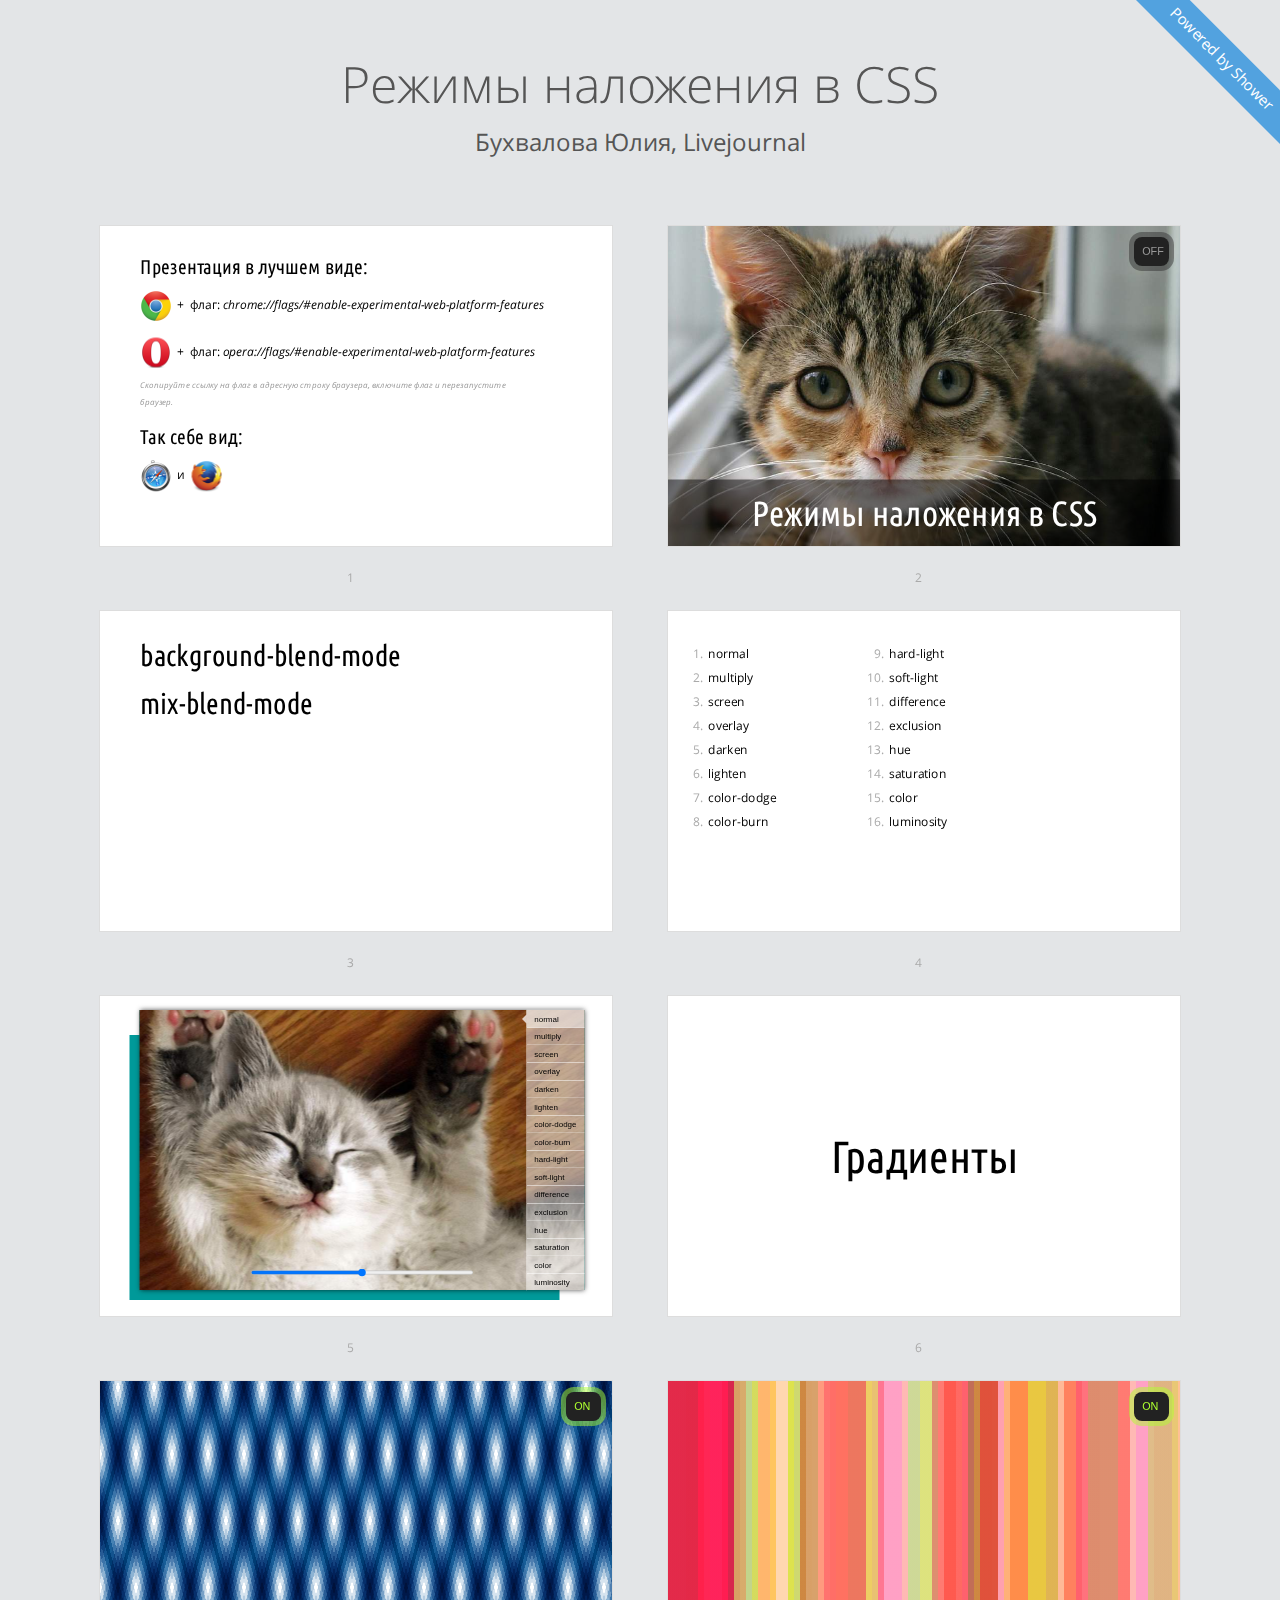
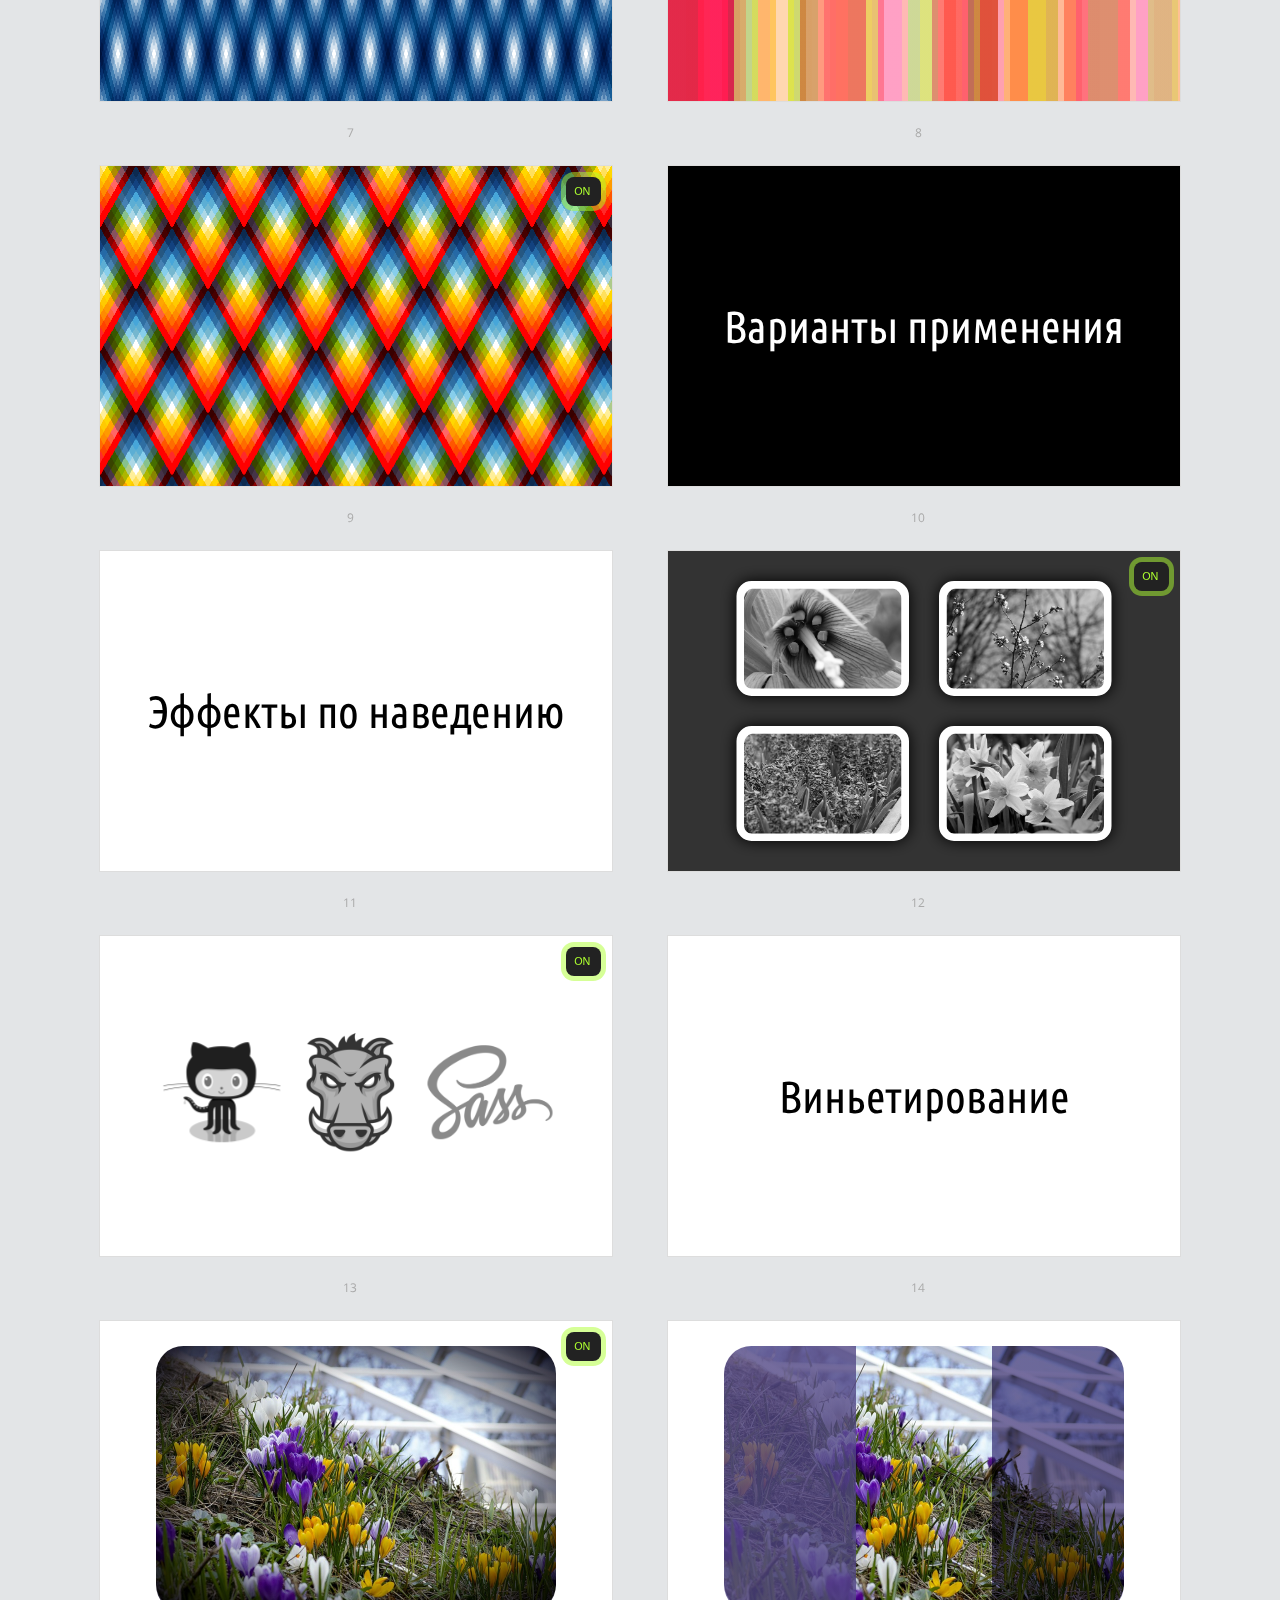
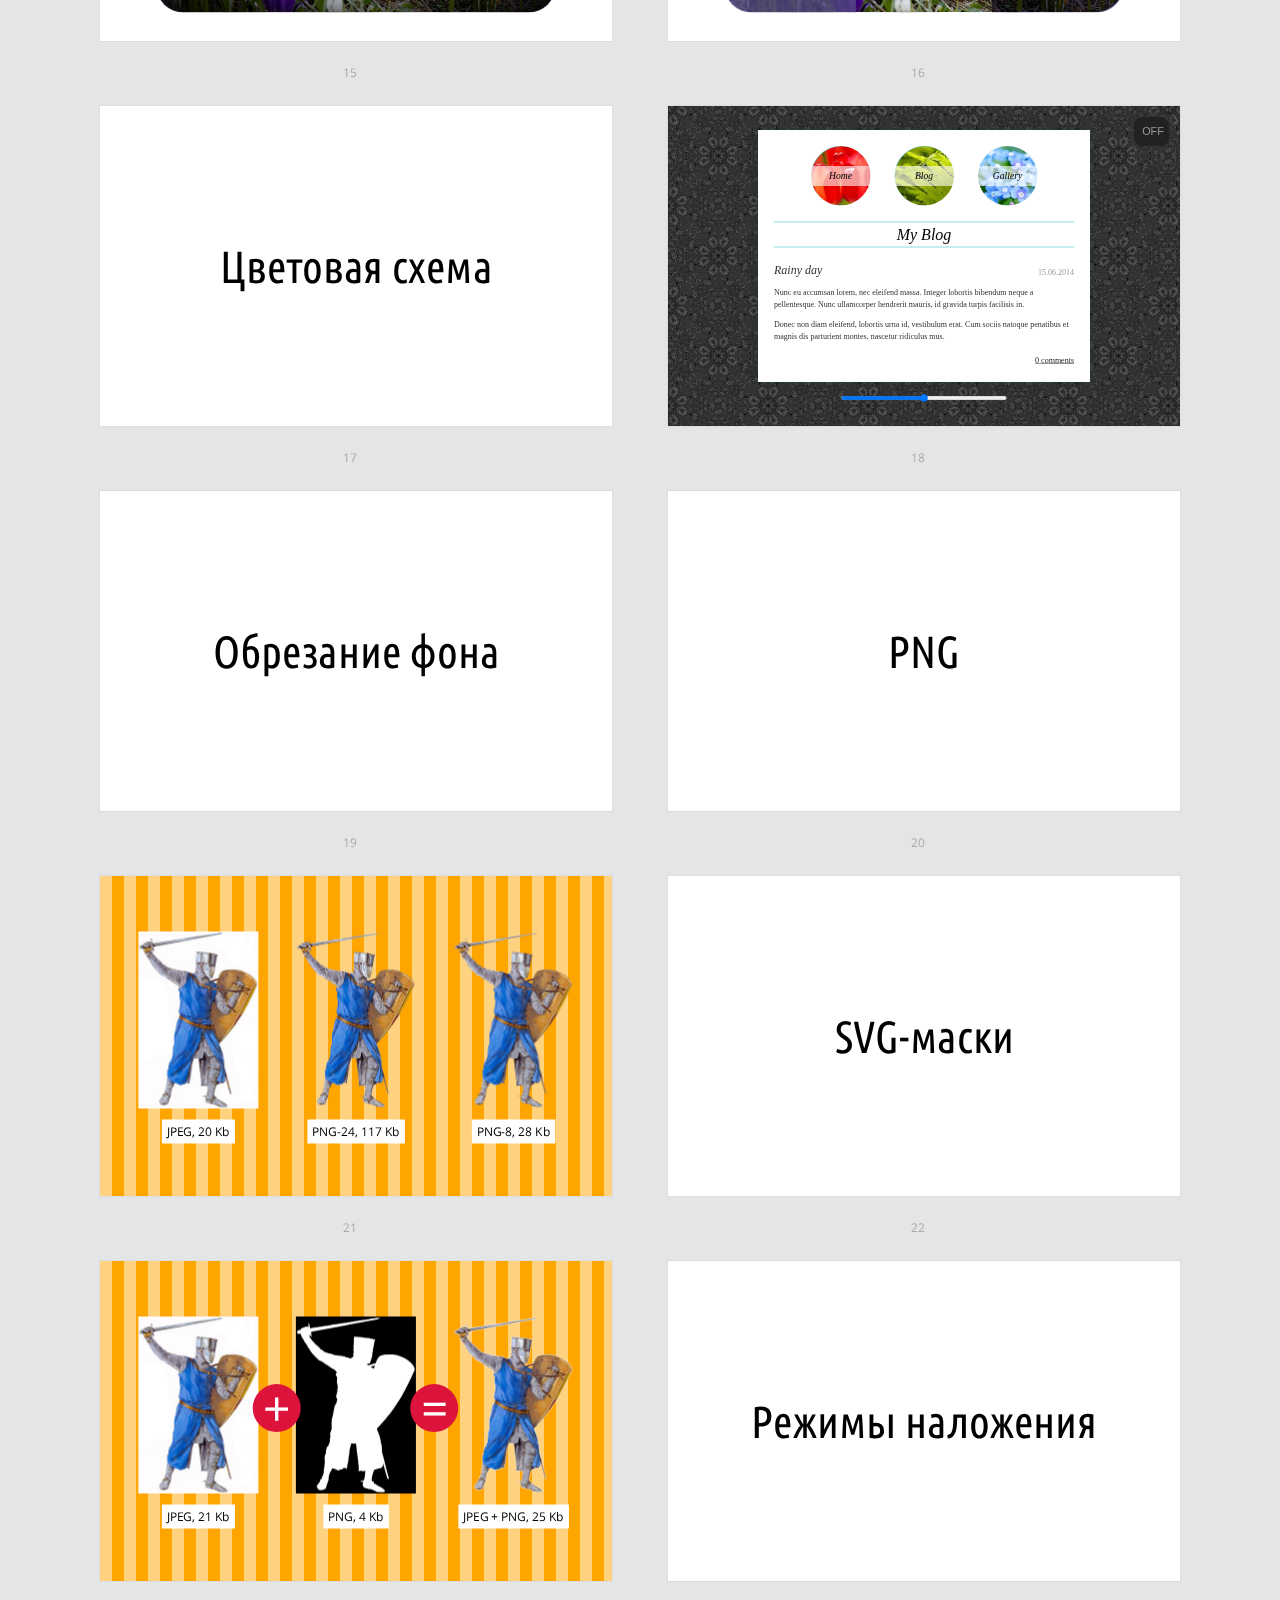
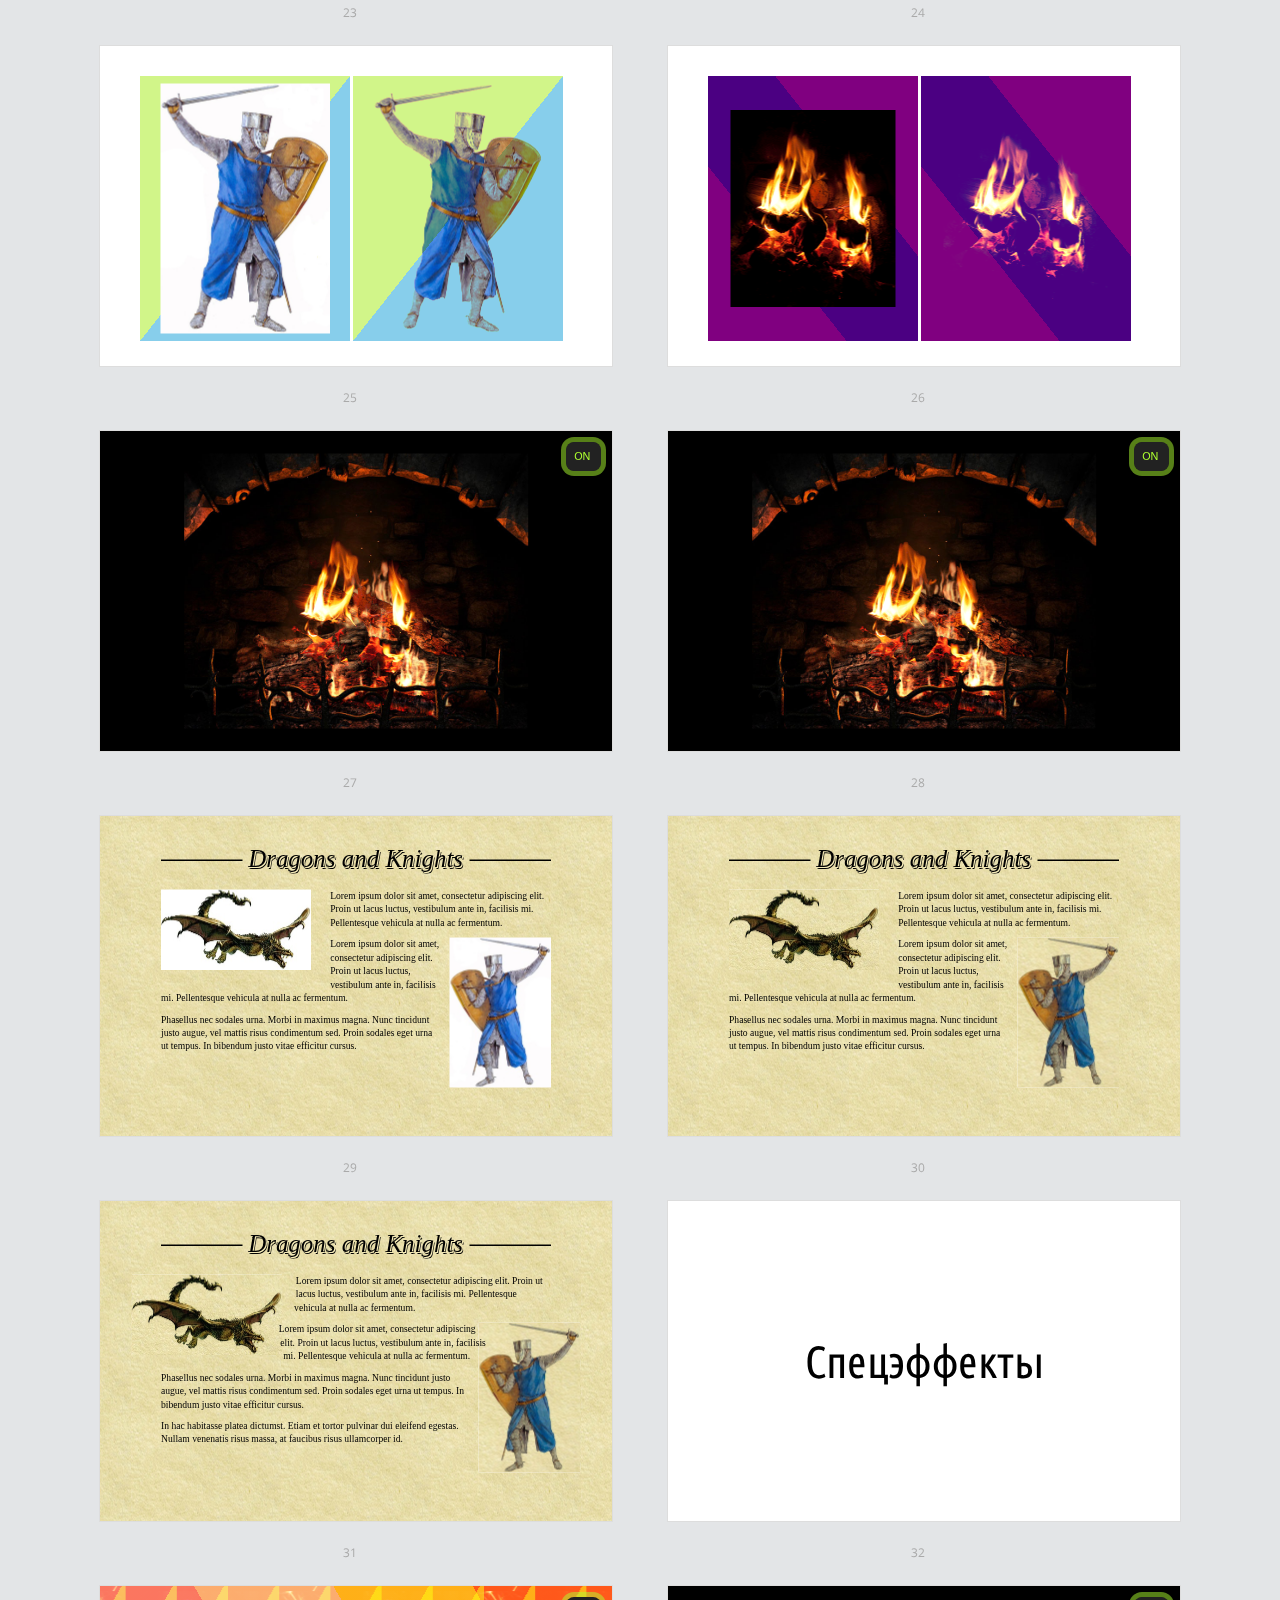
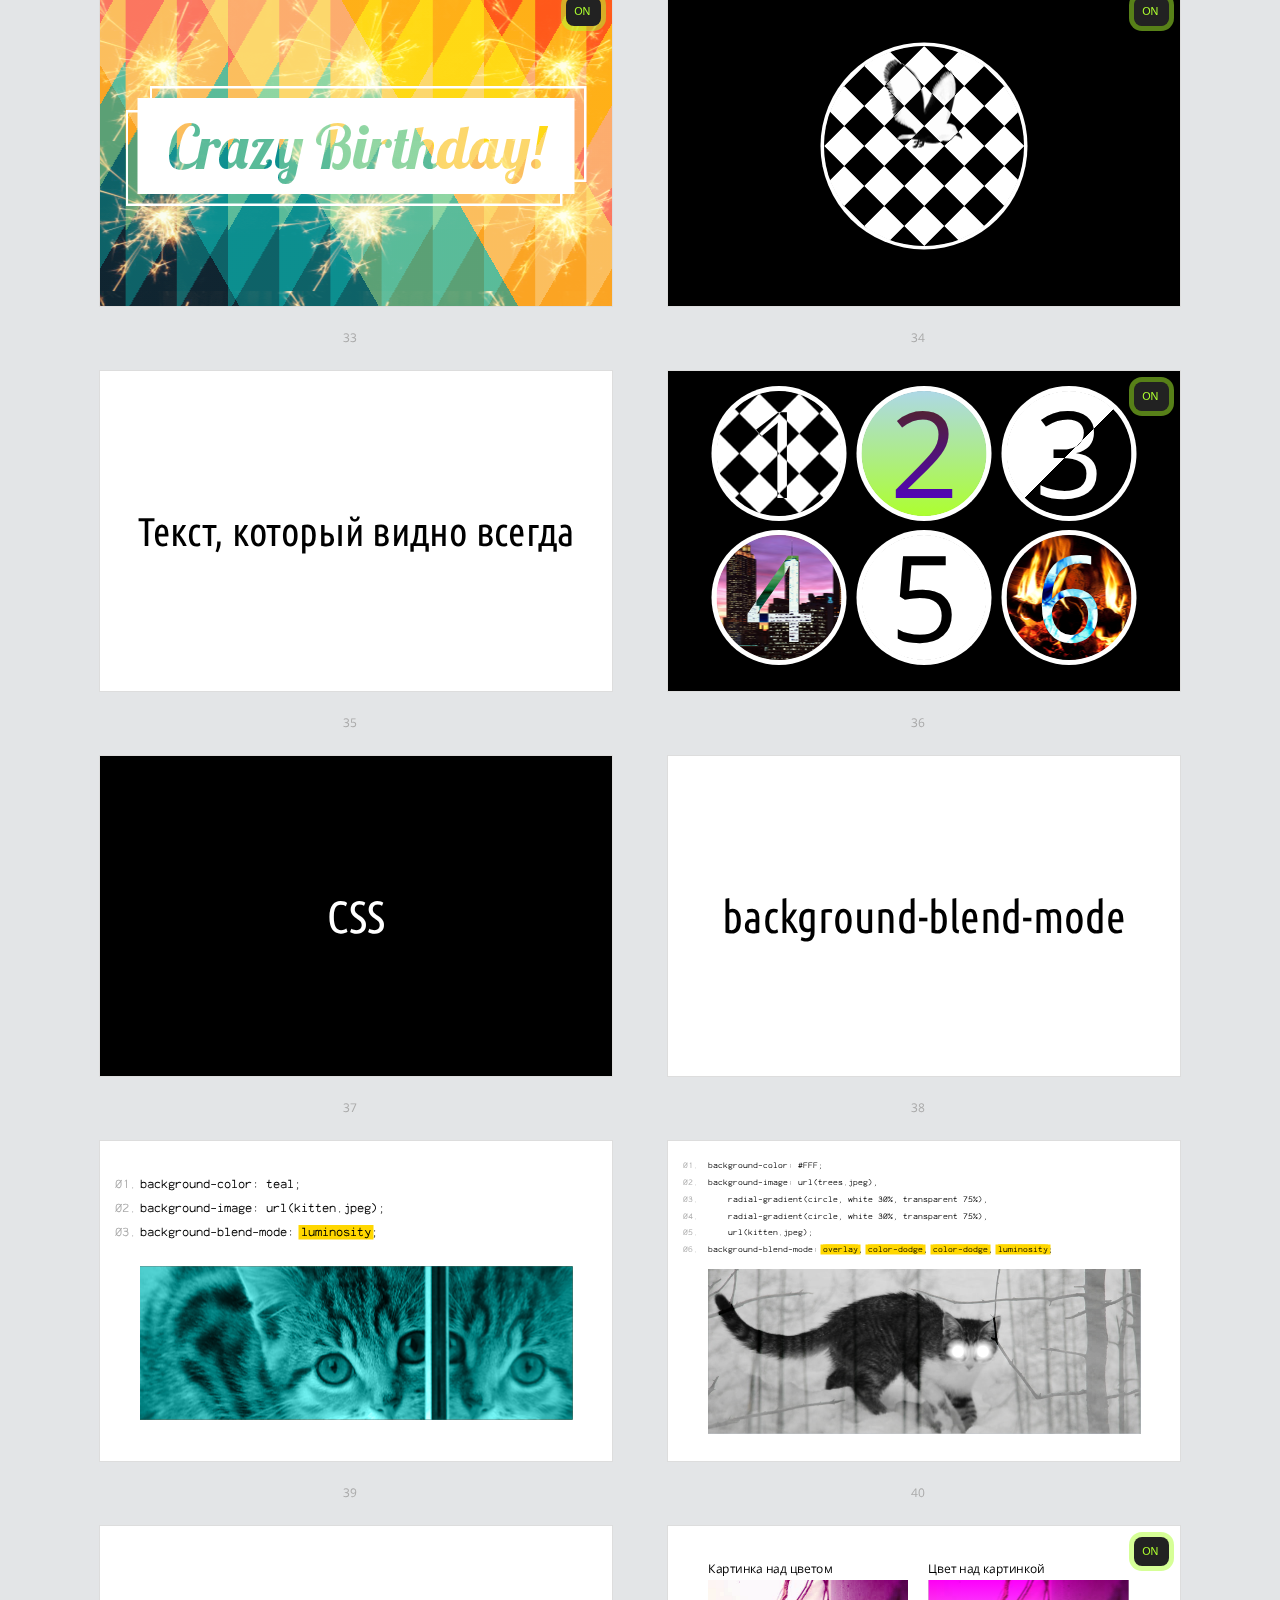
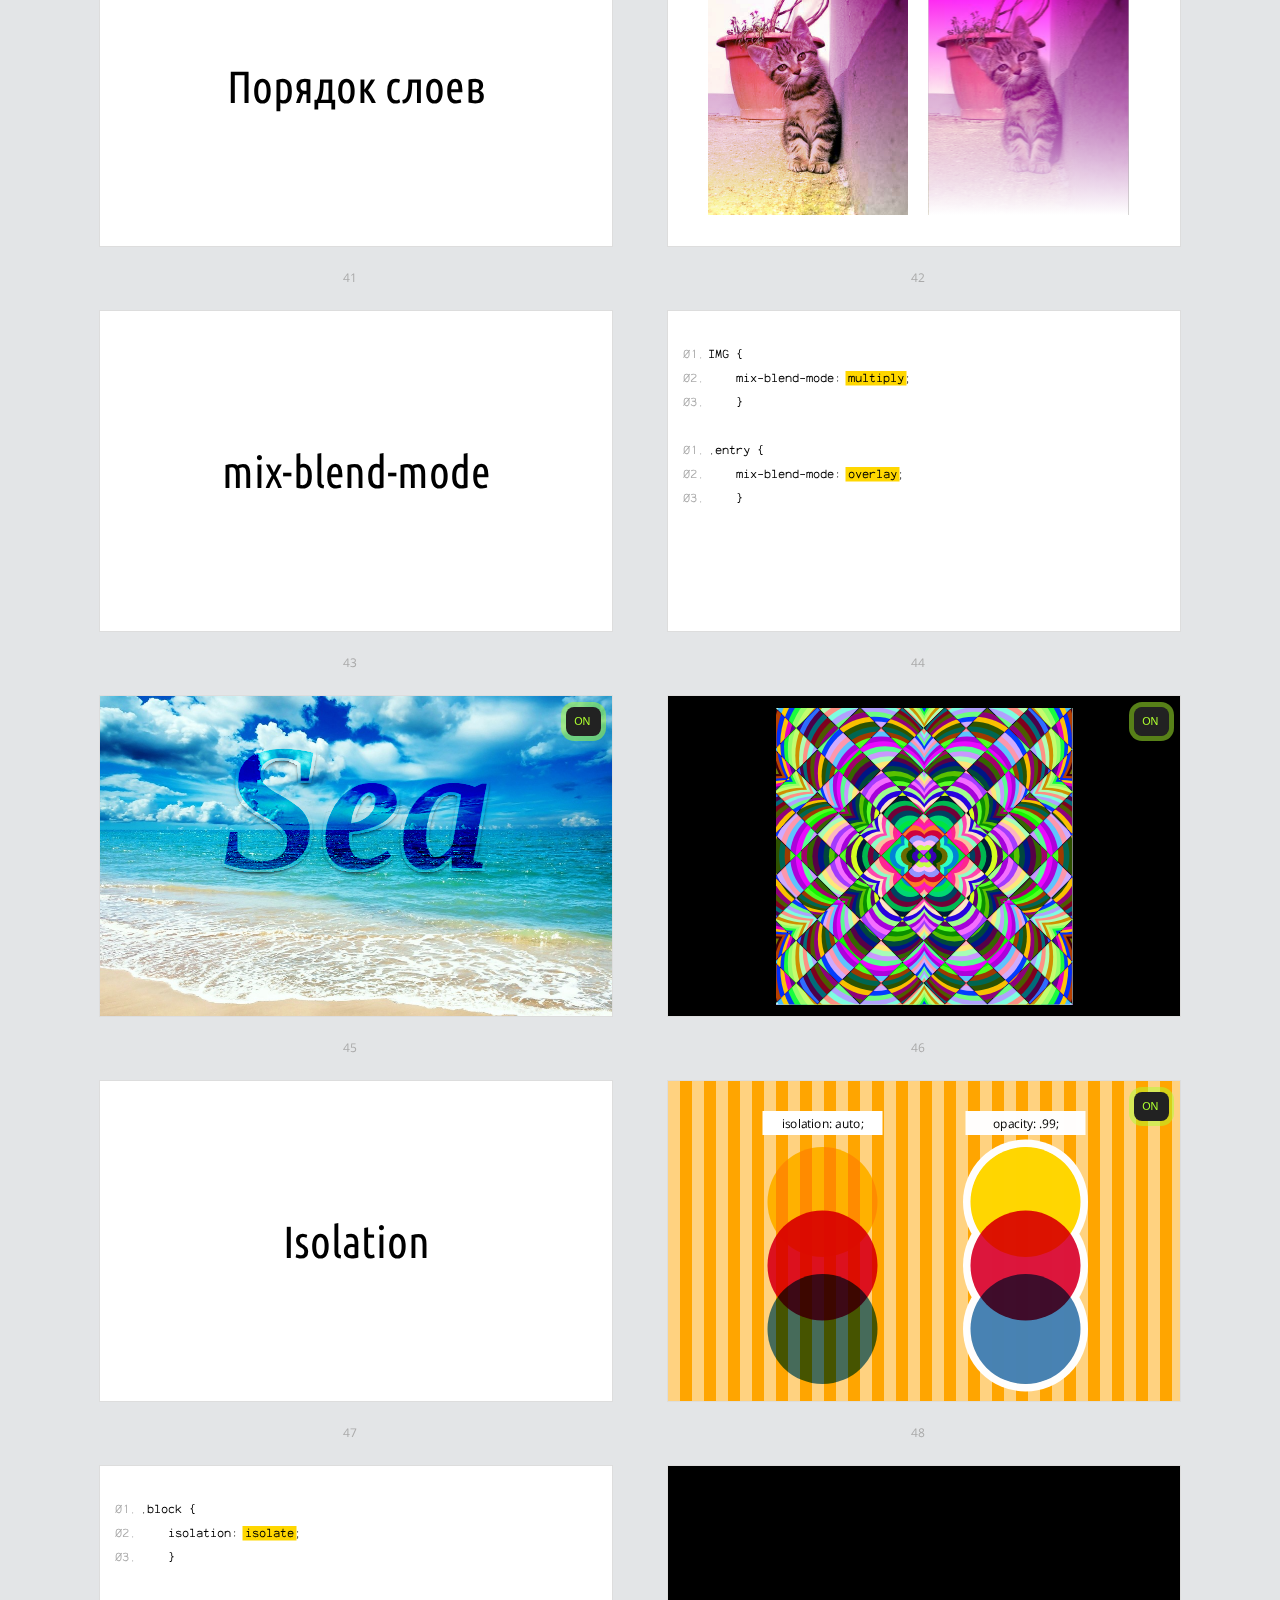
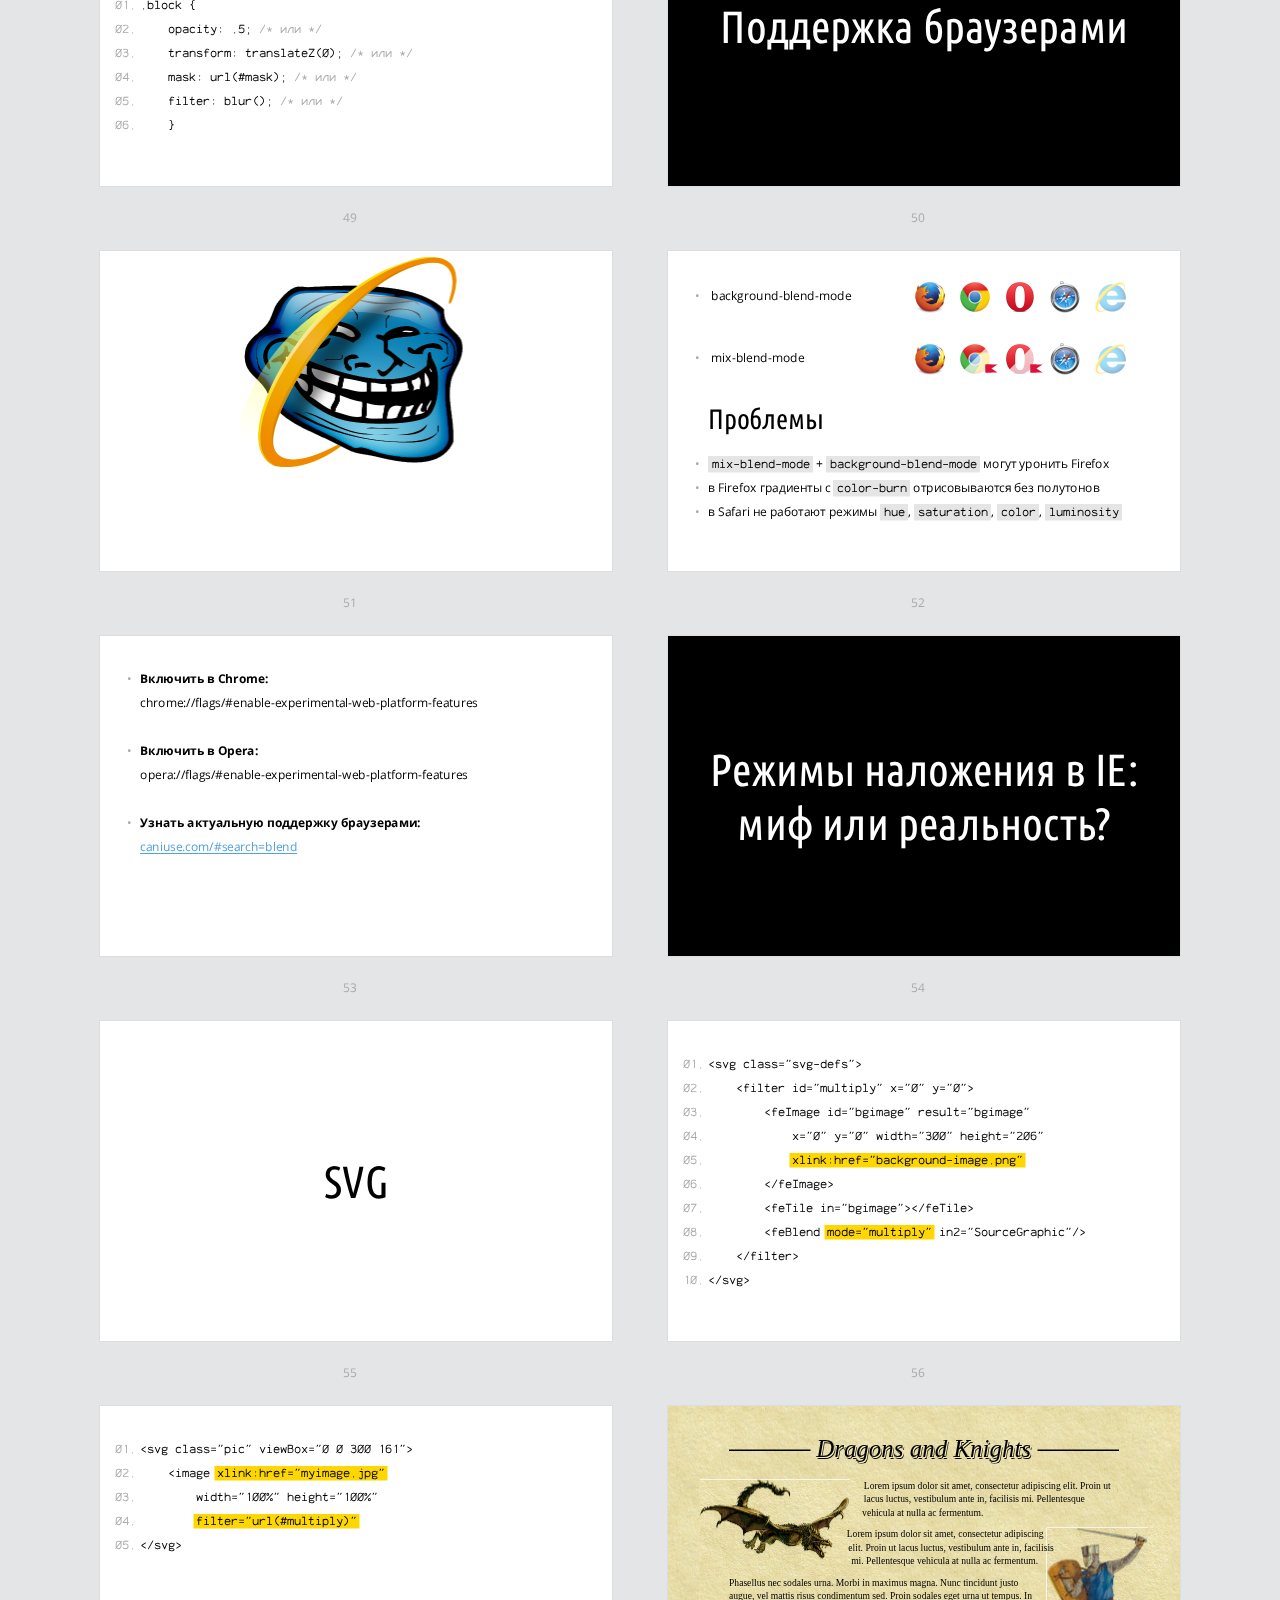
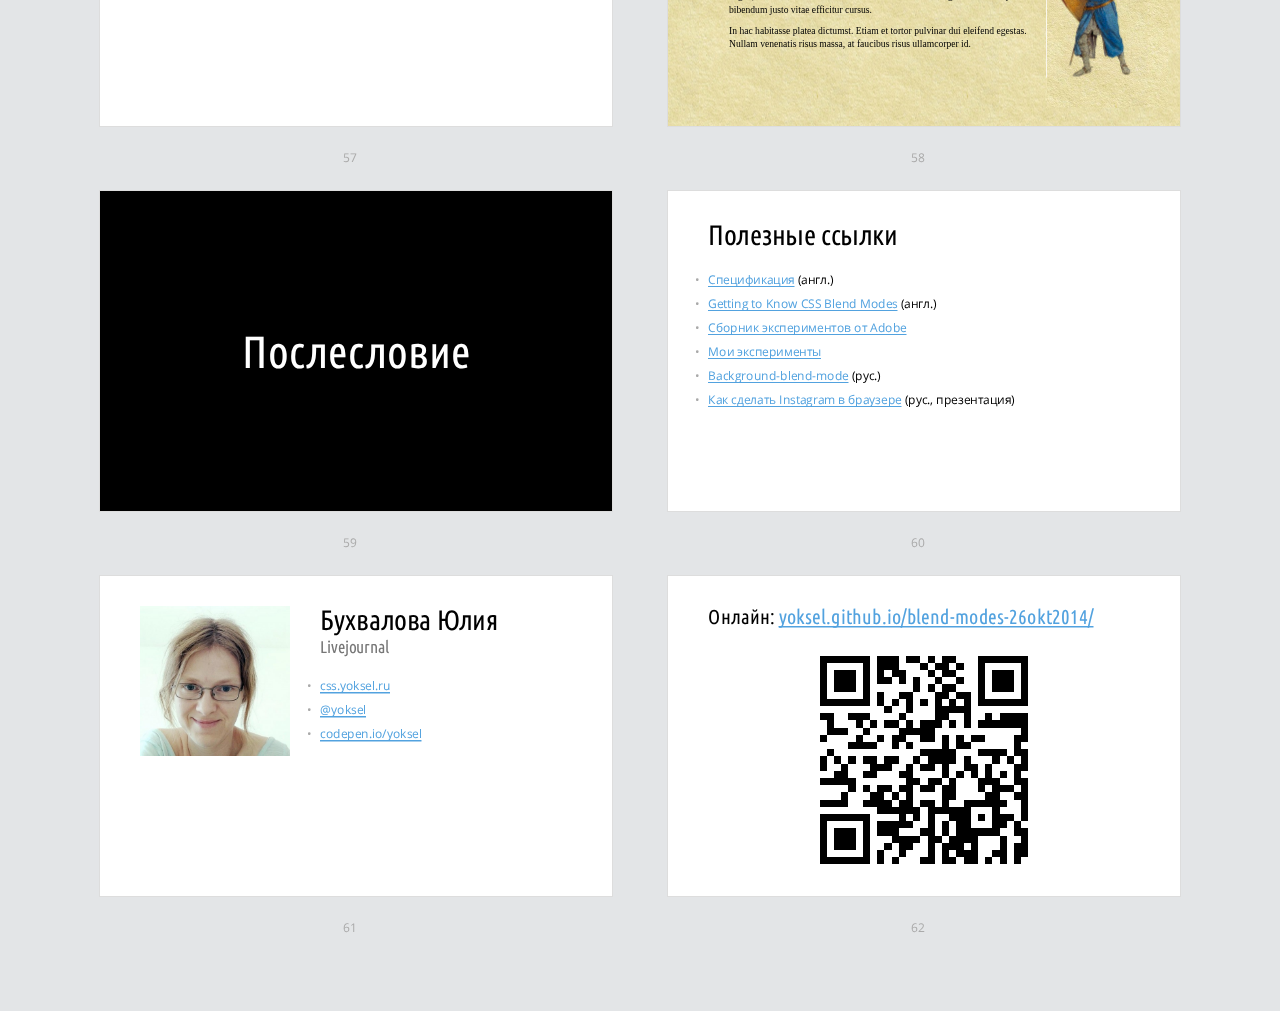
==== commit f16168c0: "Save changes" ====
--- a/index.html
+++ b/index.html
@@ -1,4 +1,4 @@
-
+<!DOCTYPE html>
 <html lang="en"  id="show-tips">
 <head>
     <title>Режимы наложения в CSS</title>
@@ -21,12 +21,8 @@
         <p>Бухвалова Юлия, Livejournal</p>
     </header>
 
-    <section class="slide slide--imgcenter js-togglemode js-blendmode--off" id="Cover"><div>
-        <h2 class="free-fly">Режимы наложения в CSS</h2>
-    </div></section>
-
-    <!-- Slide -->
-    <section class="slide slide--vlm"><div>
+    <!-- Slide -->
+    <section class="slide"><div>
         <div class="slide__content">
             <h4>Презентация в лучшем виде:</h4>
             <ul class="list--glasses">
@@ -38,12 +34,16 @@
                 </li>
             </ul>
             <p class="tooltip--glasses">Скопируйте ссылку на флаг в адресную строку браузера, включите флаг и&nbsp;перезапустите браузер.</p>
-            <h4>Так себе:</h4>
+            <h4>Так себе вид:</h4>
             <ul class="list--glasses">
                 <li><span class="browser safari"></span> <span class="list--glasses__sign">и</span> <span class="browser firefox"></span>
                 </li>
             </ul>
         </div>
+    </div></section>
+
+    <section class="slide slide--imgcenter js-togglemode js-blendmode--off" id="Cover"><div>
+        <h2 class="free-fly">Режимы наложения в CSS</h2>
     </div></section>
 
     <!-- Slide -->
@@ -440,6 +440,21 @@
     </div></section>
 
     <!-- Slide -->
+    <section class="slide js-togglemode"><div>
+        <div class="demo-sea">
+            <h1 class="demo-sea__title">Sea</h1>
+        </div>
+    </div></section>
+
+    <!-- Slide -->
+    <section class="slide bg--dark js-togglemode"><div>
+        <div class="demo-shadows">
+            <div class="demo-shadows__shadows"></div>
+            <div class="demo-shadows__cells"></div>
+        </div>
+    </div></section>
+
+    <!-- Slide -->
     <section class="slide"><div>
         <h2 class="free-fly">Isolation</h2>
     </div></section>
@@ -476,6 +491,13 @@
         <code>    isolation: <mark>isolate</mark>; </code>
         <code>    }</code></pre>
 
+        <pre class="next"><code>.block { </code>
+        <code>    opacity: .5; <span class="comment">/* или */</span></code>
+        <code>    transform: translateZ(0); <span class="comment">/* или */</span></code>
+        <code>    mask: url(#mask); <span class="comment">/* или */</span></code>
+        <code>    filter: blur(); <span class="comment">/* или */</span></code>
+        <code>    }</code></pre>
+
         <!-- <ul>
             <li>opacity</li>
             <li>filters</li>
@@ -484,21 +506,6 @@
             <li>masking</li>
         </ul> -->
 
-    </div></section>
-
-    <!-- Slide -->
-    <section class="slide js-togglemode"><div>
-        <div class="demo-sea">
-            <h1 class="demo-sea__title">Sea</h1>
-        </div>
-    </div></section>
-
-    <!-- Slide -->
-    <section class="slide bg--dark js-togglemode"><div>
-        <div class="demo-shadows">
-            <div class="demo-shadows__shadows"></div>
-            <div class="demo-shadows__cells"></div>
-        </div>
     </div></section>
 
     <!-- Slide -->
--- a/assets/css/style.css
+++ b/assets/css/style.css
@@ -79,6 +79,10 @@
   padding: 0 .5em;
   vertical-align: middle;
   font-size: 3em;
+}
+
+.comment {
+  color: #AAA;
 }
 
 .pos-abs {
@@ -970,6 +974,7 @@
   -webkit-background-size: cover;
   background-size: cover;
   background-blend-mode: luminosity;
+  -webkit-filter: grayscale(100%);
   line-height: 0;
   border: 15px solid #FFF;
   border-radius: 30px;
@@ -1032,6 +1037,7 @@
   background-repeat: no-repeat;
   background-position: 50% 50%;
   background-blend-mode: luminosity;
+  -webkit-filter: grayscale(100%);
   text-indent: 0 !important;
   -webkit-transition: background-color .5s;
   transition: background-color .5s;
@@ -1590,7 +1596,7 @@
   right: 0;
   bottom: 0;
   left: 0;
-  background: url(../img/demos/sea.jpeg) 50% bottom;
+  background: url(../img/demos/sea-XXL.jpeg) 50% bottom;
   -webkit-background-size: 100% 100%;
   background-size: 100% 100%;
 }
@@ -1638,8 +1644,8 @@
   margin: auto;
   background: gold;
   border-radius: 50%;
-  -webkit-box-shadow: 0px 0px 0 0px #ff7542, 0px 0px 0 0px #ff7542, 0px -0px 0 0px #ff7542, 0px -0px 0 0px #ff7542, 0px 0 0 0px #ff7542, 0px 0 0 0px #ff7542, -3.558px 5.93px 0 3.95333px #00d659, 3.558px 5.93px 0 3.95333px #00d659, -3.558px -5.93px 0 3.95333px #00d659, 3.558px -5.93px 0 3.95333px #00d659, -7.116px 0 0 3.95333px #00d659, 7.116px 0 0 3.95333px #00d659, -7.116px 11.86px 0 7.90667px #ffed85, 7.116px 11.86px 0 7.90667px #ffed85, -7.116px -11.86px 0 7.90667px #ffed85, 7.116px -11.86px 0 7.90667px #ffed85, -14.232px 0 0 7.90667px #ffed85, 14.232px 0 0 7.90667px #ffed85, -10.674px 17.79px 0 11.86px #e7adff, 10.674px 17.79px 0 11.86px #e7adff, -10.674px -17.79px 0 11.86px #e7adff, 10.674px -17.79px 0 11.86px #e7adff, -21.348px 0 0 11.86px #e7adff, 21.348px 0 0 11.86px #e7adff, -14.232px 23.72px 0 15.81333px #242bff, 14.232px 23.72px 0 15.81333px #242bff, -14.232px -23.72px 0 15.81333px #242bff, 14.232px -23.72px 0 15.81333px #242bff, -28.464px 0 0 15.81333px #242bff, 28.464px 0 0 15.81333px #242bff, -17.79px 29.65px 0 19.76667px #a4ff6b, 17.79px 29.65px 0 19.76667px #a4ff6b, -17.79px -29.65px 0 19.76667px #a4ff6b, 17.79px -29.65px 0 19.76667px #a4ff6b, -35.58px 0 0 19.76667px #a4ff6b, 35.58px 0 0 19.76667px #a4ff6b, -21.348px 35.58px 0 23.72px #38d100, 21.348px 35.58px 0 23.72px #38d100, -21.348px -35.58px 0 23.72px #38d100, 21.348px -35.58px 0 23.72px #38d100, -42.696px 0 0 23.72px #38d100, 42.696px 0 0 23.72px #38d100, -24.906px 41.51px 0 27.67333px #00e047, 24.906px 41.51px 0 27.67333px #00e047, -24.906px -41.51px 0 27.67333px #00e047, 24.906px -41.51px 0 27.67333px #00e047, -49.812px 0 0 27.67333px #00e047, 49.812px 0 0 27.67333px #00e047, -28.464px 47.44px 0 31.62667px #29fffb, 28.464px 47.44px 0 31.62667px #29fffb, -28.464px -47.44px 0 31.62667px #29fffb, 28.464px -47.44px 0 31.62667px #29fffb, -56.928px 0 0 31.62667px #29fffb, 56.928px 0 0 31.62667px #29fffb, -32.022px 53.37px 0 35.58px #99ffdf, 32.022px 53.37px 0 35.58px #99ffdf, -32.022px -53.37px 0 35.58px #99ffdf, 32.022px -53.37px 0 35.58px #99ffdf, -64.044px 0 0 35.58px #99ffdf, 64.044px 0 0 35.58px #99ffdf, -35.58px 59.3px 0 39.53333px #ff4dea, 35.58px 59.3px 0 39.53333px #ff4dea, -35.58px -59.3px 0 39.53333px #ff4dea, 35.58px -59.3px 0 39.53333px #ff4dea, -71.16px 0 0 39.53333px #ff4dea, 71.16px 0 0 39.53333px #ff4dea, -39.138px 65.23px 0 43.48667px #ff0abe, 39.138px 65.23px 0 43.48667px #ff0abe, -39.138px -65.23px 0 43.48667px #ff0abe, 39.138px -65.23px 0 43.48667px #ff0abe, -78.276px 0 0 43.48667px #ff0abe, 78.276px 0 0 43.48667px #ff0abe, -42.696px 71.16px 0 47.44px #d4ffbd, 42.696px 71.16px 0 47.44px #d4ffbd, -42.696px -71.16px 0 47.44px #d4ffbd, 42.696px -71.16px 0 47.44px #d4ffbd, -85.392px 0 0 47.44px #d4ffbd, 85.392px 0 0 47.44px #d4ffbd, -46.254px 77.09px 0 51.39333px #999cff, 46.254px 77.09px 0 51.39333px #999cff, -46.254px -77.09px 0 51.39333px #999cff, 46.254px -77.09px 0 51.39333px #999cff, -92.508px 0 0 51.39333px #999cff, 92.508px 0 0 51.39333px #999cff, -49.812px 83.02px 0 55.34667px #0aff85, 49.812px 83.02px 0 55.34667px #0aff85, -49.812px -83.02px 0 55.34667px #0aff85, 49.812px -83.02px 0 55.34667px #0aff85, -99.624px 0 0 55.34667px #0aff85, 99.624px 0 0 55.34667px #0aff85, -53.37px 88.95px 0 59.3px #ea75ff, 53.37px 88.95px 0 59.3px #ea75ff, -53.37px -88.95px 0 59.3px #ea75ff, 53.37px -88.95px 0 59.3px #ea75ff, -106.74px 0 0 59.3px #ea75ff, 106.74px 0 0 59.3px #ea75ff, -56.928px 94.88px 0 63.25333px #ff5e1a, 56.928px 94.88px 0 63.25333px #ff5e1a, -56.928px -94.88px 0 63.25333px #ff5e1a, 56.928px -94.88px 0 63.25333px #ff5e1a, -113.856px 0 0 63.25333px #ff5e1a, 113.856px 0 0 63.25333px #ff5e1a, -60.486px 100.81px 0 67.20667px #ff006e, 60.486px 100.81px 0 67.20667px #ff006e, -60.486px -100.81px 0 67.20667px #ff006e, 60.486px -100.81px 0 67.20667px #ff006e, -120.972px 0 0 67.20667px #ff006e, 120.972px 0 0 67.20667px #ff006e, -64.044px 106.74px 0 71.16px #ff6b86, 64.044px 106.74px 0 71.16px #ff6b86, -64.044px -106.74px 0 71.16px #ff6b86, 64.044px -106.74px 0 71.16px #ff6b86, -128.088px 0 0 71.16px #ff6b86, 128.088px 0 0 71.16px #ff6b86, -67.602px 112.67px 0 75.11333px #fdff85, 67.602px 112.67px 0 75.11333px #fdff85, -67.602px -112.67px 0 75.11333px #fdff85, 67.602px -112.67px 0 75.11333px #fdff85, -135.204px 0 0 75.11333px #fdff85, 135.204px 0 0 75.11333px #fdff85, -71.16px 118.6px 0 79.06667px #f06000, 71.16px 118.6px 0 79.06667px #f06000, -71.16px -118.6px 0 79.06667px #f06000, 71.16px -118.6px 0 79.06667px #f06000, -142.32px 0 0 79.06667px #f06000, 142.32px 0 0 79.06667px #f06000, -74.718px 124.53px 0 83.02px #000be0, 74.718px 124.53px 0 83.02px #000be0, -74.718px -124.53px 0 83.02px #000be0, 74.718px -124.53px 0 83.02px #000be0, -149.436px 0 0 83.02px #000be0, 149.436px 0 0 83.02px #000be0, -78.276px 130.46px 0 86.97333px #f5009f, 78.276px 130.46px 0 86.97333px #f5009f, -78.276px -130.46px 0 86.97333px #f5009f, 78.276px -130.46px 0 86.97333px #f5009f, -156.552px 0 0 86.97333px #f5009f, 156.552px 0 0 86.97333px #f5009f, -81.834px 136.39px 0 90.92667px #0060f0, 81.834px 136.39px 0 90.92667px #0060f0, -81.834px -136.39px 0 90.92667px #0060f0, 81.834px -136.39px 0 90.92667px #0060f0, -163.668px 0 0 90.92667px #0060f0, 163.668px 0 0 90.92667px #0060f0, -85.392px 142.32px 0 94.88px #00b4f0, 85.392px 142.32px 0 94.88px #00b4f0, -85.392px -142.32px 0 94.88px #00b4f0, 85.392px -142.32px 0 94.88px #00b4f0, -170.784px 0 0 94.88px #00b4f0, 170.784px 0 0 94.88px #00b4f0, -88.95px 148.25px 0 98.83333px #8142ff, 88.95px 148.25px 0 98.83333px #8142ff, -88.95px -148.25px 0 98.83333px #8142ff, 88.95px -148.25px 0 98.83333px #8142ff, -177.9px 0 0 98.83333px #8142ff, 177.9px 0 0 98.83333px #8142ff, -92.508px 154.18px 0 102.78667px #ffa8cf, 92.508px 154.18px 0 102.78667px #ffa8cf, -92.508px -154.18px 0 102.78667px #ffa8cf, 92.508px -154.18px 0 102.78667px #ffa8cf, -185.016px 0 0 102.78667px #ffa8cf, 185.016px 0 0 102.78667px #ffa8cf, -96.066px 160.11px 0 106.74px #ffecc2, 96.066px 160.11px 0 106.74px #ffecc2, -96.066px -160.11px 0 106.74px #ffecc2, 96.066px -160.11px 0 106.74px #ffecc2, -192.132px 0 0 106.74px #ffecc2, 192.132px 0 0 106.74px #ffecc2, -99.624px 166.04px 0 110.69333px #fff1cc, 99.624px 166.04px 0 110.69333px #fff1cc, -99.624px -166.04px 0 110.69333px #fff1cc, 99.624px -166.04px 0 110.69333px #fff1cc, -199.248px 0 0 110.69333px #fff1cc, 199.248px 0 0 110.69333px #fff1cc, -103.182px 171.97px 0 114.64667px #ff9f75, 103.182px 171.97px 0 114.64667px #ff9f75, -103.182px -171.97px 0 114.64667px #ff9f75, 103.182px -171.97px 0 114.64667px #ff9f75, -206.364px 0 0 114.64667px #ff9f75, 206.364px 0 0 114.64667px #ff9f75, -106.74px 177.9px 0 118.6px #c7ffcb, 106.74px 177.9px 0 118.6px #c7ffcb, -106.74px -177.9px 0 118.6px #c7ffcb, 106.74px -177.9px 0 118.6px #c7ffcb, -213.48px 0 0 118.6px #c7ffcb, 213.48px 0 0 118.6px #c7ffcb, -110.298px 183.83px 0 122.55333px #00ffbf, 110.298px 183.83px 0 122.55333px #00ffbf, -110.298px -183.83px 0 122.55333px #00ffbf, 110.298px -183.83px 0 122.55333px #00ffbf, -220.596px 0 0 122.55333px #00ffbf, 220.596px 0 0 122.55333px #00ffbf, -113.856px 189.76px 0 126.50667px #708aff, 113.856px 189.76px 0 126.50667px #708aff, -113.856px -189.76px 0 126.50667px #708aff, 113.856px -189.76px 0 126.50667px #708aff, -227.712px 0 0 126.50667px #708aff, 227.712px 0 0 126.50667px #708aff, -117.414px 195.69px 0 130.46px #ff4800, 117.414px 195.69px 0 130.46px #ff4800, -117.414px -195.69px 0 130.46px #ff4800, 117.414px -195.69px 0 130.46px #ff4800, -234.828px 0 0 130.46px #ff4800, 234.828px 0 0 130.46px #ff4800, -120.972px 201.62px 0 134.41333px #80ff80, 120.972px 201.62px 0 134.41333px #80ff80, -120.972px -201.62px 0 134.41333px #80ff80, 120.972px -201.62px 0 134.41333px #80ff80, -241.944px 0 0 134.41333px #80ff80, 241.944px 0 0 134.41333px #80ff80, -124.53px 207.55px 0 138.36667px #0fa7ff, 124.53px 207.55px 0 138.36667px #0fa7ff, -124.53px -207.55px 0 138.36667px #0fa7ff, 124.53px -207.55px 0 138.36667px #0fa7ff, -249.06px 0 0 138.36667px #0fa7ff, 249.06px 0 0 138.36667px #0fa7ff, -128.088px 213.48px 0 142.32px #c3ff9e, 128.088px 213.48px 0 142.32px #c3ff9e, -128.088px -213.48px 0 142.32px #c3ff9e, 128.088px -213.48px 0 142.32px #c3ff9e, -256.176px 0 0 142.32px #c3ff9e, 256.176px 0 0 142.32px #c3ff9e, -131.646px 219.41px 0 146.27333px #b3bdff, 131.646px 219.41px 0 146.27333px #b3bdff, -131.646px -219.41px 0 146.27333px #b3bdff, 131.646px -219.41px 0 146.27333px #b3bdff, -263.292px 0 0 146.27333px #b3bdff, 263.292px 0 0 146.27333px #b3bdff, -135.204px 225.34px 0 150.22667px #00e0dd, 135.204px 225.34px 0 150.22667px #00e0dd, -135.204px -225.34px 0 150.22667px #00e0dd, 135.204px -225.34px 0 150.22667px #00e0dd, -270.408px 0 0 150.22667px #00e0dd, 270.408px 0 0 150.22667px #00e0dd, -138.762px 231.27px 0 154.18px #ffbd52, 138.762px 231.27px 0 154.18px #ffbd52, -138.762px -231.27px 0 154.18px #ffbd52, 138.762px -231.27px 0 154.18px #ffbd52, -277.524px 0 0 154.18px #ffbd52, 277.524px 0 0 154.18px #ffbd52, -142.32px 237.2px 0 158.13333px #ffbdf0, 142.32px 237.2px 0 158.13333px #ffbdf0, -142.32px -237.2px 0 158.13333px #ffbdf0, 142.32px -237.2px 0 158.13333px #ffbdf0, -284.64px 0 0 158.13333px #ffbdf0, 284.64px 0 0 158.13333px #ffbdf0, -145.878px 243.13px 0 162.08667px #8ac2ff, 145.878px 243.13px 0 162.08667px #8ac2ff, -145.878px -243.13px 0 162.08667px #8ac2ff, 145.878px -243.13px 0 162.08667px #8ac2ff, -291.756px 0 0 162.08667px #8ac2ff, 291.756px 0 0 162.08667px #8ac2ff, -149.436px 249.06px 0 166.04px #ffd30f, 149.436px 249.06px 0 166.04px #ffd30f, -149.436px -249.06px 0 166.04px #ffd30f, 149.436px -249.06px 0 166.04px #ffd30f, -298.872px 0 0 166.04px #ffd30f, 298.872px 0 0 166.04px #ffd30f, -152.994px 254.99px 0 169.99333px #b1ff8a, 152.994px 254.99px 0 169.99333px #b1ff8a, -152.994px -254.99px 0 169.99333px #b1ff8a, 152.994px -254.99px 0 169.99333px #b1ff8a, -305.988px 0 0 169.99333px #b1ff8a, 305.988px 0 0 169.99333px #b1ff8a, -156.552px 260.92px 0 173.94667px #d48aff, 156.552px 260.92px 0 173.94667px #d48aff, -156.552px -260.92px 0 173.94667px #d48aff, 156.552px -260.92px 0 173.94667px #d48aff, -313.104px 0 0 173.94667px #d48aff, 313.104px 0 0 173.94667px #d48aff, -160.11px 266.85px 0 177.9px #ffd95c, 160.11px 266.85px 0 177.9px #ffd95c, -160.11px -266.85px 0 177.9px #ffd95c, 160.11px -266.85px 0 177.9px #ffd95c, -320.22px 0 0 177.9px #ffd95c, 320.22px 0 0 177.9px #ffd95c, -163.668px 272.78px 0 181.85333px #85ffd2, 163.668px 272.78px 0 181.85333px #85ffd2, -163.668px -272.78px 0 181.85333px #85ffd2, 163.668px -272.78px 0 181.85333px #85ffd2, -327.336px 0 0 181.85333px #85ffd2, 327.336px 0 0 181.85333px #85ffd2, -167.226px 278.71px 0 185.80667px #ff8c2e, 167.226px 278.71px 0 185.80667px #ff8c2e, -167.226px -278.71px 0 185.80667px #ff8c2e, 167.226px -278.71px 0 185.80667px #ff8c2e, -334.452px 0 0 185.80667px #ff8c2e, 334.452px 0 0 185.80667px #ff8c2e, -170.784px 284.64px 0 189.76px #d5c7ff, 170.784px 284.64px 0 189.76px #d5c7ff, -170.784px -284.64px 0 189.76px #d5c7ff, 170.784px -284.64px 0 189.76px #d5c7ff, -341.568px 0 0 189.76px #d5c7ff, 341.568px 0 0 189.76px #d5c7ff, -174.342px 290.57px 0 193.71333px #d67d00, 174.342px 290.57px 0 193.71333px #d67d00, -174.342px -290.57px 0 193.71333px #d67d00, 174.342px -290.57px 0 193.71333px #d67d00, -348.684px 0 0 193.71333px #d67d00, 348.684px 0 0 193.71333px #d67d00;
-  box-shadow: 0px 0px 0 0px #ff7542, 0px 0px 0 0px #ff7542, 0px -0px 0 0px #ff7542, 0px -0px 0 0px #ff7542, 0px 0 0 0px #ff7542, 0px 0 0 0px #ff7542, -3.558px 5.93px 0 3.95333px #00d659, 3.558px 5.93px 0 3.95333px #00d659, -3.558px -5.93px 0 3.95333px #00d659, 3.558px -5.93px 0 3.95333px #00d659, -7.116px 0 0 3.95333px #00d659, 7.116px 0 0 3.95333px #00d659, -7.116px 11.86px 0 7.90667px #ffed85, 7.116px 11.86px 0 7.90667px #ffed85, -7.116px -11.86px 0 7.90667px #ffed85, 7.116px -11.86px 0 7.90667px #ffed85, -14.232px 0 0 7.90667px #ffed85, 14.232px 0 0 7.90667px #ffed85, -10.674px 17.79px 0 11.86px #e7adff, 10.674px 17.79px 0 11.86px #e7adff, -10.674px -17.79px 0 11.86px #e7adff, 10.674px -17.79px 0 11.86px #e7adff, -21.348px 0 0 11.86px #e7adff, 21.348px 0 0 11.86px #e7adff, -14.232px 23.72px 0 15.81333px #242bff, 14.232px 23.72px 0 15.81333px #242bff, -14.232px -23.72px 0 15.81333px #242bff, 14.232px -23.72px 0 15.81333px #242bff, -28.464px 0 0 15.81333px #242bff, 28.464px 0 0 15.81333px #242bff, -17.79px 29.65px 0 19.76667px #a4ff6b, 17.79px 29.65px 0 19.76667px #a4ff6b, -17.79px -29.65px 0 19.76667px #a4ff6b, 17.79px -29.65px 0 19.76667px #a4ff6b, -35.58px 0 0 19.76667px #a4ff6b, 35.58px 0 0 19.76667px #a4ff6b, -21.348px 35.58px 0 23.72px #38d100, 21.348px 35.58px 0 23.72px #38d100, -21.348px -35.58px 0 23.72px #38d100, 21.348px -35.58px 0 23.72px #38d100, -42.696px 0 0 23.72px #38d100, 42.696px 0 0 23.72px #38d100, -24.906px 41.51px 0 27.67333px #00e047, 24.906px 41.51px 0 27.67333px #00e047, -24.906px -41.51px 0 27.67333px #00e047, 24.906px -41.51px 0 27.67333px #00e047, -49.812px 0 0 27.67333px #00e047, 49.812px 0 0 27.67333px #00e047, -28.464px 47.44px 0 31.62667px #29fffb, 28.464px 47.44px 0 31.62667px #29fffb, -28.464px -47.44px 0 31.62667px #29fffb, 28.464px -47.44px 0 31.62667px #29fffb, -56.928px 0 0 31.62667px #29fffb, 56.928px 0 0 31.62667px #29fffb, -32.022px 53.37px 0 35.58px #99ffdf, 32.022px 53.37px 0 35.58px #99ffdf, -32.022px -53.37px 0 35.58px #99ffdf, 32.022px -53.37px 0 35.58px #99ffdf, -64.044px 0 0 35.58px #99ffdf, 64.044px 0 0 35.58px #99ffdf, -35.58px 59.3px 0 39.53333px #ff4dea, 35.58px 59.3px 0 39.53333px #ff4dea, -35.58px -59.3px 0 39.53333px #ff4dea, 35.58px -59.3px 0 39.53333px #ff4dea, -71.16px 0 0 39.53333px #ff4dea, 71.16px 0 0 39.53333px #ff4dea, -39.138px 65.23px 0 43.48667px #ff0abe, 39.138px 65.23px 0 43.48667px #ff0abe, -39.138px -65.23px 0 43.48667px #ff0abe, 39.138px -65.23px 0 43.48667px #ff0abe, -78.276px 0 0 43.48667px #ff0abe, 78.276px 0 0 43.48667px #ff0abe, -42.696px 71.16px 0 47.44px #d4ffbd, 42.696px 71.16px 0 47.44px #d4ffbd, -42.696px -71.16px 0 47.44px #d4ffbd, 42.696px -71.16px 0 47.44px #d4ffbd, -85.392px 0 0 47.44px #d4ffbd, 85.392px 0 0 47.44px #d4ffbd, -46.254px 77.09px 0 51.39333px #999cff, 46.254px 77.09px 0 51.39333px #999cff, -46.254px -77.09px 0 51.39333px #999cff, 46.254px -77.09px 0 51.39333px #999cff, -92.508px 0 0 51.39333px #999cff, 92.508px 0 0 51.39333px #999cff, -49.812px 83.02px 0 55.34667px #0aff85, 49.812px 83.02px 0 55.34667px #0aff85, -49.812px -83.02px 0 55.34667px #0aff85, 49.812px -83.02px 0 55.34667px #0aff85, -99.624px 0 0 55.34667px #0aff85, 99.624px 0 0 55.34667px #0aff85, -53.37px 88.95px 0 59.3px #ea75ff, 53.37px 88.95px 0 59.3px #ea75ff, -53.37px -88.95px 0 59.3px #ea75ff, 53.37px -88.95px 0 59.3px #ea75ff, -106.74px 0 0 59.3px #ea75ff, 106.74px 0 0 59.3px #ea75ff, -56.928px 94.88px 0 63.25333px #ff5e1a, 56.928px 94.88px 0 63.25333px #ff5e1a, -56.928px -94.88px 0 63.25333px #ff5e1a, 56.928px -94.88px 0 63.25333px #ff5e1a, -113.856px 0 0 63.25333px #ff5e1a, 113.856px 0 0 63.25333px #ff5e1a, -60.486px 100.81px 0 67.20667px #ff006e, 60.486px 100.81px 0 67.20667px #ff006e, -60.486px -100.81px 0 67.20667px #ff006e, 60.486px -100.81px 0 67.20667px #ff006e, -120.972px 0 0 67.20667px #ff006e, 120.972px 0 0 67.20667px #ff006e, -64.044px 106.74px 0 71.16px #ff6b86, 64.044px 106.74px 0 71.16px #ff6b86, -64.044px -106.74px 0 71.16px #ff6b86, 64.044px -106.74px 0 71.16px #ff6b86, -128.088px 0 0 71.16px #ff6b86, 128.088px 0 0 71.16px #ff6b86, -67.602px 112.67px 0 75.11333px #fdff85, 67.602px 112.67px 0 75.11333px #fdff85, -67.602px -112.67px 0 75.11333px #fdff85, 67.602px -112.67px 0 75.11333px #fdff85, -135.204px 0 0 75.11333px #fdff85, 135.204px 0 0 75.11333px #fdff85, -71.16px 118.6px 0 79.06667px #f06000, 71.16px 118.6px 0 79.06667px #f06000, -71.16px -118.6px 0 79.06667px #f06000, 71.16px -118.6px 0 79.06667px #f06000, -142.32px 0 0 79.06667px #f06000, 142.32px 0 0 79.06667px #f06000, -74.718px 124.53px 0 83.02px #000be0, 74.718px 124.53px 0 83.02px #000be0, -74.718px -124.53px 0 83.02px #000be0, 74.718px -124.53px 0 83.02px #000be0, -149.436px 0 0 83.02px #000be0, 149.436px 0 0 83.02px #000be0, -78.276px 130.46px 0 86.97333px #f5009f, 78.276px 130.46px 0 86.97333px #f5009f, -78.276px -130.46px 0 86.97333px #f5009f, 78.276px -130.46px 0 86.97333px #f5009f, -156.552px 0 0 86.97333px #f5009f, 156.552px 0 0 86.97333px #f5009f, -81.834px 136.39px 0 90.92667px #0060f0, 81.834px 136.39px 0 90.92667px #0060f0, -81.834px -136.39px 0 90.92667px #0060f0, 81.834px -136.39px 0 90.92667px #0060f0, -163.668px 0 0 90.92667px #0060f0, 163.668px 0 0 90.92667px #0060f0, -85.392px 142.32px 0 94.88px #00b4f0, 85.392px 142.32px 0 94.88px #00b4f0, -85.392px -142.32px 0 94.88px #00b4f0, 85.392px -142.32px 0 94.88px #00b4f0, -170.784px 0 0 94.88px #00b4f0, 170.784px 0 0 94.88px #00b4f0, -88.95px 148.25px 0 98.83333px #8142ff, 88.95px 148.25px 0 98.83333px #8142ff, -88.95px -148.25px 0 98.83333px #8142ff, 88.95px -148.25px 0 98.83333px #8142ff, -177.9px 0 0 98.83333px #8142ff, 177.9px 0 0 98.83333px #8142ff, -92.508px 154.18px 0 102.78667px #ffa8cf, 92.508px 154.18px 0 102.78667px #ffa8cf, -92.508px -154.18px 0 102.78667px #ffa8cf, 92.508px -154.18px 0 102.78667px #ffa8cf, -185.016px 0 0 102.78667px #ffa8cf, 185.016px 0 0 102.78667px #ffa8cf, -96.066px 160.11px 0 106.74px #ffecc2, 96.066px 160.11px 0 106.74px #ffecc2, -96.066px -160.11px 0 106.74px #ffecc2, 96.066px -160.11px 0 106.74px #ffecc2, -192.132px 0 0 106.74px #ffecc2, 192.132px 0 0 106.74px #ffecc2, -99.624px 166.04px 0 110.69333px #fff1cc, 99.624px 166.04px 0 110.69333px #fff1cc, -99.624px -166.04px 0 110.69333px #fff1cc, 99.624px -166.04px 0 110.69333px #fff1cc, -199.248px 0 0 110.69333px #fff1cc, 199.248px 0 0 110.69333px #fff1cc, -103.182px 171.97px 0 114.64667px #ff9f75, 103.182px 171.97px 0 114.64667px #ff9f75, -103.182px -171.97px 0 114.64667px #ff9f75, 103.182px -171.97px 0 114.64667px #ff9f75, -206.364px 0 0 114.64667px #ff9f75, 206.364px 0 0 114.64667px #ff9f75, -106.74px 177.9px 0 118.6px #c7ffcb, 106.74px 177.9px 0 118.6px #c7ffcb, -106.74px -177.9px 0 118.6px #c7ffcb, 106.74px -177.9px 0 118.6px #c7ffcb, -213.48px 0 0 118.6px #c7ffcb, 213.48px 0 0 118.6px #c7ffcb, -110.298px 183.83px 0 122.55333px #00ffbf, 110.298px 183.83px 0 122.55333px #00ffbf, -110.298px -183.83px 0 122.55333px #00ffbf, 110.298px -183.83px 0 122.55333px #00ffbf, -220.596px 0 0 122.55333px #00ffbf, 220.596px 0 0 122.55333px #00ffbf, -113.856px 189.76px 0 126.50667px #708aff, 113.856px 189.76px 0 126.50667px #708aff, -113.856px -189.76px 0 126.50667px #708aff, 113.856px -189.76px 0 126.50667px #708aff, -227.712px 0 0 126.50667px #708aff, 227.712px 0 0 126.50667px #708aff, -117.414px 195.69px 0 130.46px #ff4800, 117.414px 195.69px 0 130.46px #ff4800, -117.414px -195.69px 0 130.46px #ff4800, 117.414px -195.69px 0 130.46px #ff4800, -234.828px 0 0 130.46px #ff4800, 234.828px 0 0 130.46px #ff4800, -120.972px 201.62px 0 134.41333px #80ff80, 120.972px 201.62px 0 134.41333px #80ff80, -120.972px -201.62px 0 134.41333px #80ff80, 120.972px -201.62px 0 134.41333px #80ff80, -241.944px 0 0 134.41333px #80ff80, 241.944px 0 0 134.41333px #80ff80, -124.53px 207.55px 0 138.36667px #0fa7ff, 124.53px 207.55px 0 138.36667px #0fa7ff, -124.53px -207.55px 0 138.36667px #0fa7ff, 124.53px -207.55px 0 138.36667px #0fa7ff, -249.06px 0 0 138.36667px #0fa7ff, 249.06px 0 0 138.36667px #0fa7ff, -128.088px 213.48px 0 142.32px #c3ff9e, 128.088px 213.48px 0 142.32px #c3ff9e, -128.088px -213.48px 0 142.32px #c3ff9e, 128.088px -213.48px 0 142.32px #c3ff9e, -256.176px 0 0 142.32px #c3ff9e, 256.176px 0 0 142.32px #c3ff9e, -131.646px 219.41px 0 146.27333px #b3bdff, 131.646px 219.41px 0 146.27333px #b3bdff, -131.646px -219.41px 0 146.27333px #b3bdff, 131.646px -219.41px 0 146.27333px #b3bdff, -263.292px 0 0 146.27333px #b3bdff, 263.292px 0 0 146.27333px #b3bdff, -135.204px 225.34px 0 150.22667px #00e0dd, 135.204px 225.34px 0 150.22667px #00e0dd, -135.204px -225.34px 0 150.22667px #00e0dd, 135.204px -225.34px 0 150.22667px #00e0dd, -270.408px 0 0 150.22667px #00e0dd, 270.408px 0 0 150.22667px #00e0dd, -138.762px 231.27px 0 154.18px #ffbd52, 138.762px 231.27px 0 154.18px #ffbd52, -138.762px -231.27px 0 154.18px #ffbd52, 138.762px -231.27px 0 154.18px #ffbd52, -277.524px 0 0 154.18px #ffbd52, 277.524px 0 0 154.18px #ffbd52, -142.32px 237.2px 0 158.13333px #ffbdf0, 142.32px 237.2px 0 158.13333px #ffbdf0, -142.32px -237.2px 0 158.13333px #ffbdf0, 142.32px -237.2px 0 158.13333px #ffbdf0, -284.64px 0 0 158.13333px #ffbdf0, 284.64px 0 0 158.13333px #ffbdf0, -145.878px 243.13px 0 162.08667px #8ac2ff, 145.878px 243.13px 0 162.08667px #8ac2ff, -145.878px -243.13px 0 162.08667px #8ac2ff, 145.878px -243.13px 0 162.08667px #8ac2ff, -291.756px 0 0 162.08667px #8ac2ff, 291.756px 0 0 162.08667px #8ac2ff, -149.436px 249.06px 0 166.04px #ffd30f, 149.436px 249.06px 0 166.04px #ffd30f, -149.436px -249.06px 0 166.04px #ffd30f, 149.436px -249.06px 0 166.04px #ffd30f, -298.872px 0 0 166.04px #ffd30f, 298.872px 0 0 166.04px #ffd30f, -152.994px 254.99px 0 169.99333px #b1ff8a, 152.994px 254.99px 0 169.99333px #b1ff8a, -152.994px -254.99px 0 169.99333px #b1ff8a, 152.994px -254.99px 0 169.99333px #b1ff8a, -305.988px 0 0 169.99333px #b1ff8a, 305.988px 0 0 169.99333px #b1ff8a, -156.552px 260.92px 0 173.94667px #d48aff, 156.552px 260.92px 0 173.94667px #d48aff, -156.552px -260.92px 0 173.94667px #d48aff, 156.552px -260.92px 0 173.94667px #d48aff, -313.104px 0 0 173.94667px #d48aff, 313.104px 0 0 173.94667px #d48aff, -160.11px 266.85px 0 177.9px #ffd95c, 160.11px 266.85px 0 177.9px #ffd95c, -160.11px -266.85px 0 177.9px #ffd95c, 160.11px -266.85px 0 177.9px #ffd95c, -320.22px 0 0 177.9px #ffd95c, 320.22px 0 0 177.9px #ffd95c, -163.668px 272.78px 0 181.85333px #85ffd2, 163.668px 272.78px 0 181.85333px #85ffd2, -163.668px -272.78px 0 181.85333px #85ffd2, 163.668px -272.78px 0 181.85333px #85ffd2, -327.336px 0 0 181.85333px #85ffd2, 327.336px 0 0 181.85333px #85ffd2, -167.226px 278.71px 0 185.80667px #ff8c2e, 167.226px 278.71px 0 185.80667px #ff8c2e, -167.226px -278.71px 0 185.80667px #ff8c2e, 167.226px -278.71px 0 185.80667px #ff8c2e, -334.452px 0 0 185.80667px #ff8c2e, 334.452px 0 0 185.80667px #ff8c2e, -170.784px 284.64px 0 189.76px #d5c7ff, 170.784px 284.64px 0 189.76px #d5c7ff, -170.784px -284.64px 0 189.76px #d5c7ff, 170.784px -284.64px 0 189.76px #d5c7ff, -341.568px 0 0 189.76px #d5c7ff, 341.568px 0 0 189.76px #d5c7ff, -174.342px 290.57px 0 193.71333px #d67d00, 174.342px 290.57px 0 193.71333px #d67d00, -174.342px -290.57px 0 193.71333px #d67d00, 174.342px -290.57px 0 193.71333px #d67d00, -348.684px 0 0 193.71333px #d67d00, 348.684px 0 0 193.71333px #d67d00;
+  -webkit-box-shadow: 0px 0px 0 0px #bdb3ff, 0px 0px 0 0px #bdb3ff, 0px -0px 0 0px #bdb3ff, 0px -0px 0 0px #bdb3ff, 0px 0 0 0px #bdb3ff, 0px 0 0 0px #bdb3ff, -3.558px 5.93px 0 3.95333px #d642ff, 3.558px 5.93px 0 3.95333px #d642ff, -3.558px -5.93px 0 3.95333px #d642ff, 3.558px -5.93px 0 3.95333px #d642ff, -7.116px 0 0 3.95333px #d642ff, 7.116px 0 0 3.95333px #d642ff, -7.116px 11.86px 0 7.90667px #c5ff47, 7.116px 11.86px 0 7.90667px #c5ff47, -7.116px -11.86px 0 7.90667px #c5ff47, 7.116px -11.86px 0 7.90667px #c5ff47, -14.232px 0 0 7.90667px #c5ff47, 14.232px 0 0 7.90667px #c5ff47, -10.674px 17.79px 0 11.86px #ffbdf9, 10.674px 17.79px 0 11.86px #ffbdf9, -10.674px -17.79px 0 11.86px #ffbdf9, 10.674px -17.79px 0 11.86px #ffbdf9, -21.348px 0 0 11.86px #ffbdf9, 21.348px 0 0 11.86px #ffbdf9, -14.232px 23.72px 0 15.81333px #9496ff, 14.232px 23.72px 0 15.81333px #9496ff, -14.232px -23.72px 0 15.81333px #9496ff, 14.232px -23.72px 0 15.81333px #9496ff, -28.464px 0 0 15.81333px #9496ff, 28.464px 0 0 15.81333px #9496ff, -17.79px 29.65px 0 19.76667px #d1003f, 17.79px 29.65px 0 19.76667px #d1003f, -17.79px -29.65px 0 19.76667px #d1003f, 17.79px -29.65px 0 19.76667px #d1003f, -35.58px 0 0 19.76667px #d1003f, 35.58px 0 0 19.76667px #d1003f, -21.348px 35.58px 0 23.72px #ff7b29, 21.348px 35.58px 0 23.72px #ff7b29, -21.348px -35.58px 0 23.72px #ff7b29, 21.348px -35.58px 0 23.72px #ff7b29, -42.696px 0 0 23.72px #ff7b29, 42.696px 0 0 23.72px #ff7b29, -24.906px 41.51px 0 27.67333px #ff1abe, 24.906px 41.51px 0 27.67333px #ff1abe, -24.906px -41.51px 0 27.67333px #ff1abe, 24.906px -41.51px 0 27.67333px #ff1abe, -49.812px 0 0 27.67333px #ff1abe, 49.812px 0 0 27.67333px #ff1abe, -28.464px 47.44px 0 31.62667px #ff298d, 28.464px 47.44px 0 31.62667px #ff298d, -28.464px -47.44px 0 31.62667px #ff298d, 28.464px -47.44px 0 31.62667px #ff298d, -56.928px 0 0 31.62667px #ff298d, 56.928px 0 0 31.62667px #ff298d, -32.022px 53.37px 0 35.58px #ffbe9e, 32.022px 53.37px 0 35.58px #ffbe9e, -32.022px -53.37px 0 35.58px #ffbe9e, 32.022px -53.37px 0 35.58px #ffbe9e, -64.044px 0 0 35.58px #ffbe9e, 64.044px 0 0 35.58px #ffbe9e, -35.58px 59.3px 0 39.53333px #8fffc7, 35.58px 59.3px 0 39.53333px #8fffc7, -35.58px -59.3px 0 39.53333px #8fffc7, 35.58px -59.3px 0 39.53333px #8fffc7, -71.16px 0 0 39.53333px #8fffc7, 71.16px 0 0 39.53333px #8fffc7, -39.138px 65.23px 0 43.48667px #ff47af, 39.138px 65.23px 0 43.48667px #ff47af, -39.138px -65.23px 0 43.48667px #ff47af, 39.138px -65.23px 0 43.48667px #ff47af, -78.276px 0 0 43.48667px #ff47af, 78.276px 0 0 43.48667px #ff47af, -42.696px 71.16px 0 47.44px #ffe6c7, 42.696px 71.16px 0 47.44px #ffe6c7, -42.696px -71.16px 0 47.44px #ffe6c7, 42.696px -71.16px 0 47.44px #ffe6c7, -85.392px 0 0 47.44px #ffe6c7, 85.392px 0 0 47.44px #ffe6c7, -46.254px 77.09px 0 51.39333px #2900e0, 46.254px 77.09px 0 51.39333px #2900e0, -46.254px -77.09px 0 51.39333px #2900e0, 46.254px -77.09px 0 51.39333px #2900e0, -92.508px 0 0 51.39333px #2900e0, 92.508px 0 0 51.39333px #2900e0, -49.812px 83.02px 0 55.34667px #a2ff8f, 49.812px 83.02px 0 55.34667px #a2ff8f, -49.812px -83.02px 0 55.34667px #a2ff8f, 49.812px -83.02px 0 55.34667px #a2ff8f, -99.624px 0 0 55.34667px #a2ff8f, 99.624px 0 0 55.34667px #a2ff8f, -53.37px 88.95px 0 59.3px #a800db, 53.37px 88.95px 0 59.3px #a800db, -53.37px -88.95px 0 59.3px #a800db, 53.37px -88.95px 0 59.3px #a800db, -106.74px 0 0 59.3px #a800db, 106.74px 0 0 59.3px #a800db, -56.928px 94.88px 0 63.25333px #f570ff, 56.928px 94.88px 0 63.25333px #f570ff, -56.928px -94.88px 0 63.25333px #f570ff, 56.928px -94.88px 0 63.25333px #f570ff, -113.856px 0 0 63.25333px #f570ff, 113.856px 0 0 63.25333px #f570ff, -60.486px 100.81px 0 67.20667px #a53dff, 60.486px 100.81px 0 67.20667px #a53dff, -60.486px -100.81px 0 67.20667px #a53dff, 60.486px -100.81px 0 67.20667px #a53dff, -120.972px 0 0 67.20667px #a53dff, 120.972px 0 0 67.20667px #a53dff, -64.044px 106.74px 0 71.16px #ffb8c2, 64.044px 106.74px 0 71.16px #ffb8c2, -64.044px -106.74px 0 71.16px #ffb8c2, 64.044px -106.74px 0 71.16px #ffb8c2, -128.088px 0 0 71.16px #ffb8c2, 128.088px 0 0 71.16px #ffb8c2, -67.602px 112.67px 0 75.11333px #ffe97a, 67.602px 112.67px 0 75.11333px #ffe97a, -67.602px -112.67px 0 75.11333px #ffe97a, 67.602px -112.67px 0 75.11333px #ffe97a, -135.204px 0 0 75.11333px #ffe97a, 135.204px 0 0 75.11333px #ffe97a, -71.16px 118.6px 0 79.06667px #a8ffb8, 71.16px 118.6px 0 79.06667px #a8ffb8, -71.16px -118.6px 0 79.06667px #a8ffb8, 71.16px -118.6px 0 79.06667px #a8ffb8, -142.32px 0 0 79.06667px #a8ffb8, 142.32px 0 0 79.06667px #a8ffb8, -74.718px 124.53px 0 83.02px #ca99ff, 74.718px 124.53px 0 83.02px #ca99ff, -74.718px -124.53px 0 83.02px #ca99ff, 74.718px -124.53px 0 83.02px #ca99ff, -149.436px 0 0 83.02px #ca99ff, 149.436px 0 0 83.02px #ca99ff, -78.276px 130.46px 0 86.97333px #5cff92, 78.276px 130.46px 0 86.97333px #5cff92, -78.276px -130.46px 0 86.97333px #5cff92, 78.276px -130.46px 0 86.97333px #5cff92, -156.552px 0 0 86.97333px #5cff92, 156.552px 0 0 86.97333px #5cff92, -81.834px 136.39px 0 90.92667px #eb0aff, 81.834px 136.39px 0 90.92667px #eb0aff, -81.834px -136.39px 0 90.92667px #eb0aff, 81.834px -136.39px 0 90.92667px #eb0aff, -163.668px 0 0 90.92667px #eb0aff, 163.668px 0 0 90.92667px #eb0aff, -85.392px 142.32px 0 94.88px #af00db, 85.392px 142.32px 0 94.88px #af00db, -85.392px -142.32px 0 94.88px #af00db, 85.392px -142.32px 0 94.88px #af00db, -170.784px 0 0 94.88px #af00db, 170.784px 0 0 94.88px #af00db, -88.95px 148.25px 0 98.83333px #61c5ff, 88.95px 148.25px 0 98.83333px #61c5ff, -88.95px -148.25px 0 98.83333px #61c5ff, 88.95px -148.25px 0 98.83333px #61c5ff, -177.9px 0 0 98.83333px #61c5ff, 177.9px 0 0 98.83333px #61c5ff, -92.508px 154.18px 0 102.78667px #ff99ad, 92.508px 154.18px 0 102.78667px #ff99ad, -92.508px -154.18px 0 102.78667px #ff99ad, 92.508px -154.18px 0 102.78667px #ff99ad, -185.016px 0 0 102.78667px #ff99ad, 185.016px 0 0 102.78667px #ff99ad, -96.066px 160.11px 0 106.74px #d1adff, 96.066px 160.11px 0 106.74px #d1adff, -96.066px -160.11px 0 106.74px #d1adff, 96.066px -160.11px 0 106.74px #d1adff, -192.132px 0 0 106.74px #d1adff, 192.132px 0 0 106.74px #d1adff, -99.624px 166.04px 0 110.69333px #053fff, 99.624px 166.04px 0 110.69333px #053fff, -99.624px -166.04px 0 110.69333px #053fff, 99.624px -166.04px 0 110.69333px #053fff, -199.248px 0 0 110.69333px #053fff, 199.248px 0 0 110.69333px #053fff, -103.182px 171.97px 0 114.64667px #70ff83, 103.182px 171.97px 0 114.64667px #70ff83, -103.182px -171.97px 0 114.64667px #70ff83, 103.182px -171.97px 0 114.64667px #70ff83, -206.364px 0 0 114.64667px #70ff83, 206.364px 0 0 114.64667px #70ff83, -106.74px 177.9px 0 118.6px #b2a3ff, 106.74px 177.9px 0 118.6px #b2a3ff, -106.74px -177.9px 0 118.6px #b2a3ff, 106.74px -177.9px 0 118.6px #b2a3ff, -213.48px 0 0 118.6px #b2a3ff, 213.48px 0 0 118.6px #b2a3ff, -110.298px 183.83px 0 122.55333px #80ffe1, 110.298px 183.83px 0 122.55333px #80ffe1, -110.298px -183.83px 0 122.55333px #80ffe1, 110.298px -183.83px 0 122.55333px #80ffe1, -220.596px 0 0 122.55333px #80ffe1, 220.596px 0 0 122.55333px #80ffe1, -113.856px 189.76px 0 126.50667px #ff9385, 113.856px 189.76px 0 126.50667px #ff9385, -113.856px -189.76px 0 126.50667px #ff9385, 113.856px -189.76px 0 126.50667px #ff9385, -227.712px 0 0 126.50667px #ff9385, 227.712px 0 0 126.50667px #ff9385, -117.414px 195.69px 0 130.46px #b3ffb5, 117.414px 195.69px 0 130.46px #b3ffb5, -117.414px -195.69px 0 130.46px #b3ffb5, 117.414px -195.69px 0 130.46px #b3ffb5, -234.828px 0 0 130.46px #b3ffb5, 234.828px 0 0 130.46px #b3ffb5, -120.972px 201.62px 0 134.41333px #d19200, 120.972px 201.62px 0 134.41333px #d19200, -120.972px -201.62px 0 134.41333px #d19200, 120.972px -201.62px 0 134.41333px #d19200, -241.944px 0 0 134.41333px #d19200, 241.944px 0 0 134.41333px #d19200, -124.53px 207.55px 0 138.36667px #c6ff70, 124.53px 207.55px 0 138.36667px #c6ff70, -124.53px -207.55px 0 138.36667px #c6ff70, 124.53px -207.55px 0 138.36667px #c6ff70, -249.06px 0 0 138.36667px #c6ff70, 249.06px 0 0 138.36667px #c6ff70, -128.088px 213.48px 0 142.32px #97ff6b, 128.088px 213.48px 0 142.32px #97ff6b, -128.088px -213.48px 0 142.32px #97ff6b, 128.088px -213.48px 0 142.32px #97ff6b, -256.176px 0 0 142.32px #97ff6b, 256.176px 0 0 142.32px #97ff6b, -131.646px 219.41px 0 146.27333px #1aff40, 131.646px 219.41px 0 146.27333px #1aff40, -131.646px -219.41px 0 146.27333px #1aff40, 131.646px -219.41px 0 146.27333px #1aff40, -263.292px 0 0 146.27333px #1aff40, 263.292px 0 0 146.27333px #1aff40, -135.204px 225.34px 0 150.22667px #003df5, 135.204px 225.34px 0 150.22667px #003df5, -135.204px -225.34px 0 150.22667px #003df5, 135.204px -225.34px 0 150.22667px #003df5, -270.408px 0 0 150.22667px #003df5, 270.408px 0 0 150.22667px #003df5, -138.762px 231.27px 0 154.18px #ffd105, 138.762px 231.27px 0 154.18px #ffd105, -138.762px -231.27px 0 154.18px #ffd105, 138.762px -231.27px 0 154.18px #ffd105, -277.524px 0 0 154.18px #ffd105, 277.524px 0 0 154.18px #ffd105, -142.32px 237.2px 0 158.13333px #47bfff, 142.32px 237.2px 0 158.13333px #47bfff, -142.32px -237.2px 0 158.13333px #47bfff, 142.32px -237.2px 0 158.13333px #47bfff, -284.64px 0 0 158.13333px #47bfff, 284.64px 0 0 158.13333px #47bfff, -145.878px 243.13px 0 162.08667px #c2fff2, 145.878px 243.13px 0 162.08667px #c2fff2, -145.878px -243.13px 0 162.08667px #c2fff2, 145.878px -243.13px 0 162.08667px #c2fff2, -291.756px 0 0 162.08667px #c2fff2, 291.756px 0 0 162.08667px #c2fff2, -149.436px 249.06px 0 166.04px #8a80ff, 149.436px 249.06px 0 166.04px #8a80ff, -149.436px -249.06px 0 166.04px #8a80ff, 149.436px -249.06px 0 166.04px #8a80ff, -298.872px 0 0 166.04px #8a80ff, 298.872px 0 0 166.04px #8a80ff, -152.994px 254.99px 0 169.99333px #ffadf7, 152.994px 254.99px 0 169.99333px #ffadf7, -152.994px -254.99px 0 169.99333px #ffadf7, 152.994px -254.99px 0 169.99333px #ffadf7, -305.988px 0 0 169.99333px #ffadf7, 305.988px 0 0 169.99333px #ffadf7, -156.552px 260.92px 0 173.94667px #0400eb, 156.552px 260.92px 0 173.94667px #0400eb, -156.552px -260.92px 0 173.94667px #0400eb, 156.552px -260.92px 0 173.94667px #0400eb, -313.104px 0 0 173.94667px #0400eb, 313.104px 0 0 173.94667px #0400eb, -160.11px 266.85px 0 177.9px #ff14c4, 160.11px 266.85px 0 177.9px #ff14c4, -160.11px -266.85px 0 177.9px #ff14c4, 160.11px -266.85px 0 177.9px #ff14c4, -320.22px 0 0 177.9px #ff14c4, 320.22px 0 0 177.9px #ff14c4, -163.668px 272.78px 0 181.85333px #99ff66, 163.668px 272.78px 0 181.85333px #99ff66, -163.668px -272.78px 0 181.85333px #99ff66, 163.668px -272.78px 0 181.85333px #99ff66, -327.336px 0 0 181.85333px #99ff66, 327.336px 0 0 181.85333px #99ff66, -167.226px 278.71px 0 185.80667px #fa007d, 167.226px 278.71px 0 185.80667px #fa007d, -167.226px -278.71px 0 185.80667px #fa007d, 167.226px -278.71px 0 185.80667px #fa007d, -334.452px 0 0 185.80667px #fa007d, 334.452px 0 0 185.80667px #fa007d, -170.784px 284.64px 0 189.76px #6c00d1, 170.784px 284.64px 0 189.76px #6c00d1, -170.784px -284.64px 0 189.76px #6c00d1, 170.784px -284.64px 0 189.76px #6c00d1, -341.568px 0 0 189.76px #6c00d1, 341.568px 0 0 189.76px #6c00d1, -174.342px 290.57px 0 193.71333px #ccffec, 174.342px 290.57px 0 193.71333px #ccffec, -174.342px -290.57px 0 193.71333px #ccffec, 174.342px -290.57px 0 193.71333px #ccffec, -348.684px 0 0 193.71333px #ccffec, 348.684px 0 0 193.71333px #ccffec;
+  box-shadow: 0px 0px 0 0px #bdb3ff, 0px 0px 0 0px #bdb3ff, 0px -0px 0 0px #bdb3ff, 0px -0px 0 0px #bdb3ff, 0px 0 0 0px #bdb3ff, 0px 0 0 0px #bdb3ff, -3.558px 5.93px 0 3.95333px #d642ff, 3.558px 5.93px 0 3.95333px #d642ff, -3.558px -5.93px 0 3.95333px #d642ff, 3.558px -5.93px 0 3.95333px #d642ff, -7.116px 0 0 3.95333px #d642ff, 7.116px 0 0 3.95333px #d642ff, -7.116px 11.86px 0 7.90667px #c5ff47, 7.116px 11.86px 0 7.90667px #c5ff47, -7.116px -11.86px 0 7.90667px #c5ff47, 7.116px -11.86px 0 7.90667px #c5ff47, -14.232px 0 0 7.90667px #c5ff47, 14.232px 0 0 7.90667px #c5ff47, -10.674px 17.79px 0 11.86px #ffbdf9, 10.674px 17.79px 0 11.86px #ffbdf9, -10.674px -17.79px 0 11.86px #ffbdf9, 10.674px -17.79px 0 11.86px #ffbdf9, -21.348px 0 0 11.86px #ffbdf9, 21.348px 0 0 11.86px #ffbdf9, -14.232px 23.72px 0 15.81333px #9496ff, 14.232px 23.72px 0 15.81333px #9496ff, -14.232px -23.72px 0 15.81333px #9496ff, 14.232px -23.72px 0 15.81333px #9496ff, -28.464px 0 0 15.81333px #9496ff, 28.464px 0 0 15.81333px #9496ff, -17.79px 29.65px 0 19.76667px #d1003f, 17.79px 29.65px 0 19.76667px #d1003f, -17.79px -29.65px 0 19.76667px #d1003f, 17.79px -29.65px 0 19.76667px #d1003f, -35.58px 0 0 19.76667px #d1003f, 35.58px 0 0 19.76667px #d1003f, -21.348px 35.58px 0 23.72px #ff7b29, 21.348px 35.58px 0 23.72px #ff7b29, -21.348px -35.58px 0 23.72px #ff7b29, 21.348px -35.58px 0 23.72px #ff7b29, -42.696px 0 0 23.72px #ff7b29, 42.696px 0 0 23.72px #ff7b29, -24.906px 41.51px 0 27.67333px #ff1abe, 24.906px 41.51px 0 27.67333px #ff1abe, -24.906px -41.51px 0 27.67333px #ff1abe, 24.906px -41.51px 0 27.67333px #ff1abe, -49.812px 0 0 27.67333px #ff1abe, 49.812px 0 0 27.67333px #ff1abe, -28.464px 47.44px 0 31.62667px #ff298d, 28.464px 47.44px 0 31.62667px #ff298d, -28.464px -47.44px 0 31.62667px #ff298d, 28.464px -47.44px 0 31.62667px #ff298d, -56.928px 0 0 31.62667px #ff298d, 56.928px 0 0 31.62667px #ff298d, -32.022px 53.37px 0 35.58px #ffbe9e, 32.022px 53.37px 0 35.58px #ffbe9e, -32.022px -53.37px 0 35.58px #ffbe9e, 32.022px -53.37px 0 35.58px #ffbe9e, -64.044px 0 0 35.58px #ffbe9e, 64.044px 0 0 35.58px #ffbe9e, -35.58px 59.3px 0 39.53333px #8fffc7, 35.58px 59.3px 0 39.53333px #8fffc7, -35.58px -59.3px 0 39.53333px #8fffc7, 35.58px -59.3px 0 39.53333px #8fffc7, -71.16px 0 0 39.53333px #8fffc7, 71.16px 0 0 39.53333px #8fffc7, -39.138px 65.23px 0 43.48667px #ff47af, 39.138px 65.23px 0 43.48667px #ff47af, -39.138px -65.23px 0 43.48667px #ff47af, 39.138px -65.23px 0 43.48667px #ff47af, -78.276px 0 0 43.48667px #ff47af, 78.276px 0 0 43.48667px #ff47af, -42.696px 71.16px 0 47.44px #ffe6c7, 42.696px 71.16px 0 47.44px #ffe6c7, -42.696px -71.16px 0 47.44px #ffe6c7, 42.696px -71.16px 0 47.44px #ffe6c7, -85.392px 0 0 47.44px #ffe6c7, 85.392px 0 0 47.44px #ffe6c7, -46.254px 77.09px 0 51.39333px #2900e0, 46.254px 77.09px 0 51.39333px #2900e0, -46.254px -77.09px 0 51.39333px #2900e0, 46.254px -77.09px 0 51.39333px #2900e0, -92.508px 0 0 51.39333px #2900e0, 92.508px 0 0 51.39333px #2900e0, -49.812px 83.02px 0 55.34667px #a2ff8f, 49.812px 83.02px 0 55.34667px #a2ff8f, -49.812px -83.02px 0 55.34667px #a2ff8f, 49.812px -83.02px 0 55.34667px #a2ff8f, -99.624px 0 0 55.34667px #a2ff8f, 99.624px 0 0 55.34667px #a2ff8f, -53.37px 88.95px 0 59.3px #a800db, 53.37px 88.95px 0 59.3px #a800db, -53.37px -88.95px 0 59.3px #a800db, 53.37px -88.95px 0 59.3px #a800db, -106.74px 0 0 59.3px #a800db, 106.74px 0 0 59.3px #a800db, -56.928px 94.88px 0 63.25333px #f570ff, 56.928px 94.88px 0 63.25333px #f570ff, -56.928px -94.88px 0 63.25333px #f570ff, 56.928px -94.88px 0 63.25333px #f570ff, -113.856px 0 0 63.25333px #f570ff, 113.856px 0 0 63.25333px #f570ff, -60.486px 100.81px 0 67.20667px #a53dff, 60.486px 100.81px 0 67.20667px #a53dff, -60.486px -100.81px 0 67.20667px #a53dff, 60.486px -100.81px 0 67.20667px #a53dff, -120.972px 0 0 67.20667px #a53dff, 120.972px 0 0 67.20667px #a53dff, -64.044px 106.74px 0 71.16px #ffb8c2, 64.044px 106.74px 0 71.16px #ffb8c2, -64.044px -106.74px 0 71.16px #ffb8c2, 64.044px -106.74px 0 71.16px #ffb8c2, -128.088px 0 0 71.16px #ffb8c2, 128.088px 0 0 71.16px #ffb8c2, -67.602px 112.67px 0 75.11333px #ffe97a, 67.602px 112.67px 0 75.11333px #ffe97a, -67.602px -112.67px 0 75.11333px #ffe97a, 67.602px -112.67px 0 75.11333px #ffe97a, -135.204px 0 0 75.11333px #ffe97a, 135.204px 0 0 75.11333px #ffe97a, -71.16px 118.6px 0 79.06667px #a8ffb8, 71.16px 118.6px 0 79.06667px #a8ffb8, -71.16px -118.6px 0 79.06667px #a8ffb8, 71.16px -118.6px 0 79.06667px #a8ffb8, -142.32px 0 0 79.06667px #a8ffb8, 142.32px 0 0 79.06667px #a8ffb8, -74.718px 124.53px 0 83.02px #ca99ff, 74.718px 124.53px 0 83.02px #ca99ff, -74.718px -124.53px 0 83.02px #ca99ff, 74.718px -124.53px 0 83.02px #ca99ff, -149.436px 0 0 83.02px #ca99ff, 149.436px 0 0 83.02px #ca99ff, -78.276px 130.46px 0 86.97333px #5cff92, 78.276px 130.46px 0 86.97333px #5cff92, -78.276px -130.46px 0 86.97333px #5cff92, 78.276px -130.46px 0 86.97333px #5cff92, -156.552px 0 0 86.97333px #5cff92, 156.552px 0 0 86.97333px #5cff92, -81.834px 136.39px 0 90.92667px #eb0aff, 81.834px 136.39px 0 90.92667px #eb0aff, -81.834px -136.39px 0 90.92667px #eb0aff, 81.834px -136.39px 0 90.92667px #eb0aff, -163.668px 0 0 90.92667px #eb0aff, 163.668px 0 0 90.92667px #eb0aff, -85.392px 142.32px 0 94.88px #af00db, 85.392px 142.32px 0 94.88px #af00db, -85.392px -142.32px 0 94.88px #af00db, 85.392px -142.32px 0 94.88px #af00db, -170.784px 0 0 94.88px #af00db, 170.784px 0 0 94.88px #af00db, -88.95px 148.25px 0 98.83333px #61c5ff, 88.95px 148.25px 0 98.83333px #61c5ff, -88.95px -148.25px 0 98.83333px #61c5ff, 88.95px -148.25px 0 98.83333px #61c5ff, -177.9px 0 0 98.83333px #61c5ff, 177.9px 0 0 98.83333px #61c5ff, -92.508px 154.18px 0 102.78667px #ff99ad, 92.508px 154.18px 0 102.78667px #ff99ad, -92.508px -154.18px 0 102.78667px #ff99ad, 92.508px -154.18px 0 102.78667px #ff99ad, -185.016px 0 0 102.78667px #ff99ad, 185.016px 0 0 102.78667px #ff99ad, -96.066px 160.11px 0 106.74px #d1adff, 96.066px 160.11px 0 106.74px #d1adff, -96.066px -160.11px 0 106.74px #d1adff, 96.066px -160.11px 0 106.74px #d1adff, -192.132px 0 0 106.74px #d1adff, 192.132px 0 0 106.74px #d1adff, -99.624px 166.04px 0 110.69333px #053fff, 99.624px 166.04px 0 110.69333px #053fff, -99.624px -166.04px 0 110.69333px #053fff, 99.624px -166.04px 0 110.69333px #053fff, -199.248px 0 0 110.69333px #053fff, 199.248px 0 0 110.69333px #053fff, -103.182px 171.97px 0 114.64667px #70ff83, 103.182px 171.97px 0 114.64667px #70ff83, -103.182px -171.97px 0 114.64667px #70ff83, 103.182px -171.97px 0 114.64667px #70ff83, -206.364px 0 0 114.64667px #70ff83, 206.364px 0 0 114.64667px #70ff83, -106.74px 177.9px 0 118.6px #b2a3ff, 106.74px 177.9px 0 118.6px #b2a3ff, -106.74px -177.9px 0 118.6px #b2a3ff, 106.74px -177.9px 0 118.6px #b2a3ff, -213.48px 0 0 118.6px #b2a3ff, 213.48px 0 0 118.6px #b2a3ff, -110.298px 183.83px 0 122.55333px #80ffe1, 110.298px 183.83px 0 122.55333px #80ffe1, -110.298px -183.83px 0 122.55333px #80ffe1, 110.298px -183.83px 0 122.55333px #80ffe1, -220.596px 0 0 122.55333px #80ffe1, 220.596px 0 0 122.55333px #80ffe1, -113.856px 189.76px 0 126.50667px #ff9385, 113.856px 189.76px 0 126.50667px #ff9385, -113.856px -189.76px 0 126.50667px #ff9385, 113.856px -189.76px 0 126.50667px #ff9385, -227.712px 0 0 126.50667px #ff9385, 227.712px 0 0 126.50667px #ff9385, -117.414px 195.69px 0 130.46px #b3ffb5, 117.414px 195.69px 0 130.46px #b3ffb5, -117.414px -195.69px 0 130.46px #b3ffb5, 117.414px -195.69px 0 130.46px #b3ffb5, -234.828px 0 0 130.46px #b3ffb5, 234.828px 0 0 130.46px #b3ffb5, -120.972px 201.62px 0 134.41333px #d19200, 120.972px 201.62px 0 134.41333px #d19200, -120.972px -201.62px 0 134.41333px #d19200, 120.972px -201.62px 0 134.41333px #d19200, -241.944px 0 0 134.41333px #d19200, 241.944px 0 0 134.41333px #d19200, -124.53px 207.55px 0 138.36667px #c6ff70, 124.53px 207.55px 0 138.36667px #c6ff70, -124.53px -207.55px 0 138.36667px #c6ff70, 124.53px -207.55px 0 138.36667px #c6ff70, -249.06px 0 0 138.36667px #c6ff70, 249.06px 0 0 138.36667px #c6ff70, -128.088px 213.48px 0 142.32px #97ff6b, 128.088px 213.48px 0 142.32px #97ff6b, -128.088px -213.48px 0 142.32px #97ff6b, 128.088px -213.48px 0 142.32px #97ff6b, -256.176px 0 0 142.32px #97ff6b, 256.176px 0 0 142.32px #97ff6b, -131.646px 219.41px 0 146.27333px #1aff40, 131.646px 219.41px 0 146.27333px #1aff40, -131.646px -219.41px 0 146.27333px #1aff40, 131.646px -219.41px 0 146.27333px #1aff40, -263.292px 0 0 146.27333px #1aff40, 263.292px 0 0 146.27333px #1aff40, -135.204px 225.34px 0 150.22667px #003df5, 135.204px 225.34px 0 150.22667px #003df5, -135.204px -225.34px 0 150.22667px #003df5, 135.204px -225.34px 0 150.22667px #003df5, -270.408px 0 0 150.22667px #003df5, 270.408px 0 0 150.22667px #003df5, -138.762px 231.27px 0 154.18px #ffd105, 138.762px 231.27px 0 154.18px #ffd105, -138.762px -231.27px 0 154.18px #ffd105, 138.762px -231.27px 0 154.18px #ffd105, -277.524px 0 0 154.18px #ffd105, 277.524px 0 0 154.18px #ffd105, -142.32px 237.2px 0 158.13333px #47bfff, 142.32px 237.2px 0 158.13333px #47bfff, -142.32px -237.2px 0 158.13333px #47bfff, 142.32px -237.2px 0 158.13333px #47bfff, -284.64px 0 0 158.13333px #47bfff, 284.64px 0 0 158.13333px #47bfff, -145.878px 243.13px 0 162.08667px #c2fff2, 145.878px 243.13px 0 162.08667px #c2fff2, -145.878px -243.13px 0 162.08667px #c2fff2, 145.878px -243.13px 0 162.08667px #c2fff2, -291.756px 0 0 162.08667px #c2fff2, 291.756px 0 0 162.08667px #c2fff2, -149.436px 249.06px 0 166.04px #8a80ff, 149.436px 249.06px 0 166.04px #8a80ff, -149.436px -249.06px 0 166.04px #8a80ff, 149.436px -249.06px 0 166.04px #8a80ff, -298.872px 0 0 166.04px #8a80ff, 298.872px 0 0 166.04px #8a80ff, -152.994px 254.99px 0 169.99333px #ffadf7, 152.994px 254.99px 0 169.99333px #ffadf7, -152.994px -254.99px 0 169.99333px #ffadf7, 152.994px -254.99px 0 169.99333px #ffadf7, -305.988px 0 0 169.99333px #ffadf7, 305.988px 0 0 169.99333px #ffadf7, -156.552px 260.92px 0 173.94667px #0400eb, 156.552px 260.92px 0 173.94667px #0400eb, -156.552px -260.92px 0 173.94667px #0400eb, 156.552px -260.92px 0 173.94667px #0400eb, -313.104px 0 0 173.94667px #0400eb, 313.104px 0 0 173.94667px #0400eb, -160.11px 266.85px 0 177.9px #ff14c4, 160.11px 266.85px 0 177.9px #ff14c4, -160.11px -266.85px 0 177.9px #ff14c4, 160.11px -266.85px 0 177.9px #ff14c4, -320.22px 0 0 177.9px #ff14c4, 320.22px 0 0 177.9px #ff14c4, -163.668px 272.78px 0 181.85333px #99ff66, 163.668px 272.78px 0 181.85333px #99ff66, -163.668px -272.78px 0 181.85333px #99ff66, 163.668px -272.78px 0 181.85333px #99ff66, -327.336px 0 0 181.85333px #99ff66, 327.336px 0 0 181.85333px #99ff66, -167.226px 278.71px 0 185.80667px #fa007d, 167.226px 278.71px 0 185.80667px #fa007d, -167.226px -278.71px 0 185.80667px #fa007d, 167.226px -278.71px 0 185.80667px #fa007d, -334.452px 0 0 185.80667px #fa007d, 334.452px 0 0 185.80667px #fa007d, -170.784px 284.64px 0 189.76px #6c00d1, 170.784px 284.64px 0 189.76px #6c00d1, -170.784px -284.64px 0 189.76px #6c00d1, 170.784px -284.64px 0 189.76px #6c00d1, -341.568px 0 0 189.76px #6c00d1, 341.568px 0 0 189.76px #6c00d1, -174.342px 290.57px 0 193.71333px #ccffec, 174.342px 290.57px 0 193.71333px #ccffec, -174.342px -290.57px 0 193.71333px #ccffec, 174.342px -290.57px 0 193.71333px #ccffec, -348.684px 0 0 193.71333px #ccffec, 348.684px 0 0 193.71333px #ccffec;
 }
 
 :target .demo-shadows__shadows {
@@ -1649,23 +1655,23 @@
 
 @-webkit-keyframes box-shadow {
   33% {
-    -webkit-box-shadow: 0px 0px 0 0px #e057ff, 0px 0px 0 0px #e057ff, 0px -0px 0 0px #e057ff, 0px -0px 0 0px #e057ff, 0px 0 0 0px #e057ff, 0px 0 0 0px #e057ff, -3.558px 5.93px 0 3.95333px #66ff94, 3.558px 5.93px 0 3.95333px #66ff94, -3.558px -5.93px 0 3.95333px #66ff94, 3.558px -5.93px 0 3.95333px #66ff94, -7.116px 0 0 3.95333px #66ff94, 7.116px 0 0 3.95333px #66ff94, -7.116px 11.86px 0 7.90667px #ff7092, 7.116px 11.86px 0 7.90667px #ff7092, -7.116px -11.86px 0 7.90667px #ff7092, 7.116px -11.86px 0 7.90667px #ff7092, -14.232px 0 0 7.90667px #ff7092, 14.232px 0 0 7.90667px #ff7092, -10.674px 17.79px 0 11.86px #ff80fd, 10.674px 17.79px 0 11.86px #ff80fd, -10.674px -17.79px 0 11.86px #ff80fd, 10.674px -17.79px 0 11.86px #ff80fd, -21.348px 0 0 11.86px #ff80fd, 21.348px 0 0 11.86px #ff80fd, -14.232px 23.72px 0 15.81333px #ff8838, 14.232px 23.72px 0 15.81333px #ff8838, -14.232px -23.72px 0 15.81333px #ff8838, 14.232px -23.72px 0 15.81333px #ff8838, -28.464px 0 0 15.81333px #ff8838, 28.464px 0 0 15.81333px #ff8838, -17.79px 29.65px 0 19.76667px #c880ff, 17.79px 29.65px 0 19.76667px #c880ff, -17.79px -29.65px 0 19.76667px #c880ff, 17.79px -29.65px 0 19.76667px #c880ff, -35.58px 0 0 19.76667px #c880ff, 35.58px 0 0 19.76667px #c880ff, -21.348px 35.58px 0 23.72px #00f06c, 21.348px 35.58px 0 23.72px #00f06c, -21.348px -35.58px 0 23.72px #00f06c, 21.348px -35.58px 0 23.72px #00f06c, -42.696px 0 0 23.72px #00f06c, 42.696px 0 0 23.72px #00f06c, -24.906px 41.51px 0 27.67333px #14ccff, 24.906px 41.51px 0 27.67333px #14ccff, -24.906px -41.51px 0 27.67333px #14ccff, 24.906px -41.51px 0 27.67333px #14ccff, -49.812px 0 0 27.67333px #14ccff, 49.812px 0 0 27.67333px #14ccff, -28.464px 47.44px 0 31.62667px #ff9757, 28.464px 47.44px 0 31.62667px #ff9757, -28.464px -47.44px 0 31.62667px #ff9757, 28.464px -47.44px 0 31.62667px #ff9757, -56.928px 0 0 31.62667px #ff9757, 56.928px 0 0 31.62667px #ff9757, -32.022px 53.37px 0 35.58px #ffe46b, 32.022px 53.37px 0 35.58px #ffe46b, -32.022px -53.37px 0 35.58px #ffe46b, 32.022px -53.37px 0 35.58px #ffe46b, -64.044px 0 0 35.58px #ffe46b, 64.044px 0 0 35.58px #ffe46b, -35.58px 59.3px 0 39.53333px #75fff8, 35.58px 59.3px 0 39.53333px #75fff8, -35.58px -59.3px 0 39.53333px #75fff8, 35.58px -59.3px 0 39.53333px #75fff8, -71.16px 0 0 39.53333px #75fff8, 71.16px 0 0 39.53333px #75fff8, -39.138px 65.23px 0 43.48667px #e65000, 39.138px 65.23px 0 43.48667px #e65000, -39.138px -65.23px 0 43.48667px #e65000, 39.138px -65.23px 0 43.48667px #e65000, -78.276px 0 0 43.48667px #e65000, 78.276px 0 0 43.48667px #e65000, -42.696px 71.16px 0 47.44px #6d24ff, 42.696px 71.16px 0 47.44px #6d24ff, -42.696px -71.16px 0 47.44px #6d24ff, 42.696px -71.16px 0 47.44px #6d24ff, -85.392px 0 0 47.44px #6d24ff, 85.392px 0 0 47.44px #6d24ff, -46.254px 77.09px 0 51.39333px #ff2e9a, 46.254px 77.09px 0 51.39333px #ff2e9a, -46.254px -77.09px 0 51.39333px #ff2e9a, 46.254px -77.09px 0 51.39333px #ff2e9a, -92.508px 0 0 51.39333px #ff2e9a, 92.508px 0 0 51.39333px #ff2e9a, -49.812px 83.02px 0 55.34667px #c7caff, 49.812px 83.02px 0 55.34667px #c7caff, -49.812px -83.02px 0 55.34667px #c7caff, 49.812px -83.02px 0 55.34667px #c7caff, -99.624px 0 0 55.34667px #c7caff, 99.624px 0 0 55.34667px #c7caff, -53.37px 88.95px 0 59.3px #a8f5ff, 53.37px 88.95px 0 59.3px #a8f5ff, -53.37px -88.95px 0 59.3px #a8f5ff, 53.37px -88.95px 0 59.3px #a8f5ff, -106.74px 0 0 59.3px #a8f5ff, 106.74px 0 0 59.3px #a8f5ff, -56.928px 94.88px 0 63.25333px #95ff14, 56.928px 94.88px 0 63.25333px #95ff14, -56.928px -94.88px 0 63.25333px #95ff14, 56.928px -94.88px 0 63.25333px #95ff14, -113.856px 0 0 63.25333px #95ff14, 113.856px 0 0 63.25333px #95ff14, -60.486px 100.81px 0 67.20667px #fa0064, 60.486px 100.81px 0 67.20667px #fa0064, -60.486px -100.81px 0 67.20667px #fa0064, 60.486px -100.81px 0 67.20667px #fa0064, -120.972px 0 0 67.20667px #fa0064, 120.972px 0 0 67.20667px #fa0064, -64.044px 106.74px 0 71.16px #f7ff61, 64.044px 106.74px 0 71.16px #f7ff61, -64.044px -106.74px 0 71.16px #f7ff61, 64.044px -106.74px 0 71.16px #f7ff61, -128.088px 0 0 71.16px #f7ff61, 128.088px 0 0 71.16px #f7ff61, -67.602px 112.67px 0 75.11333px #df52ff, 67.602px 112.67px 0 75.11333px #df52ff, -67.602px -112.67px 0 75.11333px #df52ff, 67.602px -112.67px 0 75.11333px #df52ff, -135.204px 0 0 75.11333px #df52ff, 135.204px 0 0 75.11333px #df52ff, -71.16px 118.6px 0 79.06667px #85ff85, 71.16px 118.6px 0 79.06667px #85ff85, -71.16px -118.6px 0 79.06667px #85ff85, 71.16px -118.6px 0 79.06667px #85ff85, -142.32px 0 0 79.06667px #85ff85, 142.32px 0 0 79.06667px #85ff85, -74.718px 124.53px 0 83.02px #6670ff, 74.718px 124.53px 0 83.02px #6670ff, -74.718px -124.53px 0 83.02px #6670ff, 74.718px -124.53px 0 83.02px #6670ff, -149.436px 0 0 83.02px #6670ff, 149.436px 0 0 83.02px #6670ff, -78.276px 130.46px 0 86.97333px #b61aff, 78.276px 130.46px 0 86.97333px #b61aff, -78.276px -130.46px 0 86.97333px #b61aff, 78.276px -130.46px 0 86.97333px #b61aff, -156.552px 0 0 86.97333px #b61aff, 156.552px 0 0 86.97333px #b61aff, -81.834px 136.39px 0 90.92667px #d6ff33, 81.834px 136.39px 0 90.92667px #d6ff33, -81.834px -136.39px 0 90.92667px #d6ff33, 81.834px -136.39px 0 90.92667px #d6ff33, -163.668px 0 0 90.92667px #d6ff33, 163.668px 0 0 90.92667px #d6ff33, -85.392px 142.32px 0 94.88px #ff5f2e, 85.392px 142.32px 0 94.88px #ff5f2e, -85.392px -142.32px 0 94.88px #ff5f2e, 85.392px -142.32px 0 94.88px #ff5f2e, -170.784px 0 0 94.88px #ff5f2e, 170.784px 0 0 94.88px #ff5f2e, -88.95px 148.25px 0 98.83333px #b4e600, 88.95px 148.25px 0 98.83333px #b4e600, -88.95px -148.25px 0 98.83333px #b4e600, 88.95px -148.25px 0 98.83333px #b4e600, -177.9px 0 0 98.83333px #b4e600, 177.9px 0 0 98.83333px #b4e600, -92.508px 154.18px 0 102.78667px #ff001e, 92.508px 154.18px 0 102.78667px #ff001e, -92.508px -154.18px 0 102.78667px #ff001e, 92.508px -154.18px 0 102.78667px #ff001e, -185.016px 0 0 102.78667px #ff001e, 185.016px 0 0 102.78667px #ff001e, -96.066px 160.11px 0 106.74px #70ff8f, 96.066px 160.11px 0 106.74px #70ff8f, -96.066px -160.11px 0 106.74px #70ff8f, 96.066px -160.11px 0 106.74px #70ff8f, -192.132px 0 0 106.74px #70ff8f, 192.132px 0 0 106.74px #70ff8f, -99.624px 166.04px 0 110.69333px #3dff6a, 99.624px 166.04px 0 110.69333px #3dff6a, -99.624px -166.04px 0 110.69333px #3dff6a, 99.624px -166.04px 0 110.69333px #3dff6a, -199.248px 0 0 110.69333px #3dff6a, 199.248px 0 0 110.69333px #3dff6a, -103.182px 171.97px 0 114.64667px #ff8fdf, 103.182px 171.97px 0 114.64667px #ff8fdf, -103.182px -171.97px 0 114.64667px #ff8fdf, 103.182px -171.97px 0 114.64667px #ff8fdf, -206.364px 0 0 114.64667px #ff8fdf, 206.364px 0 0 114.64667px #ff8fdf, -106.74px 177.9px 0 118.6px #8b3dff, 106.74px 177.9px 0 118.6px #8b3dff, -106.74px -177.9px 0 118.6px #8b3dff, 106.74px -177.9px 0 118.6px #8b3dff, -213.48px 0 0 118.6px #8b3dff, 213.48px 0 0 118.6px #8b3dff, -110.298px 183.83px 0 122.55333px #b53dff, 110.298px 183.83px 0 122.55333px #b53dff, -110.298px -183.83px 0 122.55333px #b53dff, 110.298px -183.83px 0 122.55333px #b53dff, -220.596px 0 0 122.55333px #b53dff, 220.596px 0 0 122.55333px #b53dff, -113.856px 189.76px 0 126.50667px #ffd36b, 113.856px 189.76px 0 126.50667px #ffd36b, -113.856px -189.76px 0 126.50667px #ffd36b, 113.856px -189.76px 0 126.50667px #ffd36b, -227.712px 0 0 126.50667px #ffd36b, 227.712px 0 0 126.50667px #ffd36b, -117.414px 195.69px 0 130.46px #ff9ea8, 117.414px 195.69px 0 130.46px #ff9ea8, -117.414px -195.69px 0 130.46px #ff9ea8, 117.414px -195.69px 0 130.46px #ff9ea8, -234.828px 0 0 130.46px #ff9ea8, 234.828px 0 0 130.46px #ff9ea8, -120.972px 201.62px 0 134.41333px #ebff85, 120.972px 201.62px 0 134.41333px #ebff85, -120.972px -201.62px 0 134.41333px #ebff85, 120.972px -201.62px 0 134.41333px #ebff85, -241.944px 0 0 134.41333px #ebff85, 241.944px 0 0 134.41333px #ebff85, -124.53px 207.55px 0 138.36667px #4e00eb, 124.53px 207.55px 0 138.36667px #4e00eb, -124.53px -207.55px 0 138.36667px #4e00eb, 124.53px -207.55px 0 138.36667px #4e00eb, -249.06px 0 0 138.36667px #4e00eb, 249.06px 0 0 138.36667px #4e00eb, -128.088px 213.48px 0 142.32px #52ffd7, 128.088px 213.48px 0 142.32px #52ffd7, -128.088px -213.48px 0 142.32px #52ffd7, 128.088px -213.48px 0 142.32px #52ffd7, -256.176px 0 0 142.32px #52ffd7, 256.176px 0 0 142.32px #52ffd7, -131.646px 219.41px 0 146.27333px #8aff7a, 131.646px 219.41px 0 146.27333px #8aff7a, -131.646px -219.41px 0 146.27333px #8aff7a, 131.646px -219.41px 0 146.27333px #8aff7a, -263.292px 0 0 146.27333px #8aff7a, 263.292px 0 0 146.27333px #8aff7a, -135.204px 225.34px 0 150.22667px #66ffe8, 135.204px 225.34px 0 150.22667px #66ffe8, -135.204px -225.34px 0 150.22667px #66ffe8, 135.204px -225.34px 0 150.22667px #66ffe8, -270.408px 0 0 150.22667px #66ffe8, 270.408px 0 0 150.22667px #66ffe8, -138.762px 231.27px 0 154.18px #5a00eb, 138.762px 231.27px 0 154.18px #5a00eb, -138.762px -231.27px 0 154.18px #5a00eb, 138.762px -231.27px 0 154.18px #5a00eb, -277.524px 0 0 154.18px #5a00eb, 277.524px 0 0 154.18px #5a00eb, -142.32px 237.2px 0 158.13333px #4d70ff, 142.32px 237.2px 0 158.13333px #4d70ff, -142.32px -237.2px 0 158.13333px #4d70ff, 142.32px -237.2px 0 158.13333px #4d70ff, -284.64px 0 0 158.13333px #4d70ff, 284.64px 0 0 158.13333px #4d70ff, -145.878px 243.13px 0 162.08667px #00f5f1, 145.878px 243.13px 0 162.08667px #00f5f1, -145.878px -243.13px 0 162.08667px #00f5f1, 145.878px -243.13px 0 162.08667px #00f5f1, -291.756px 0 0 162.08667px #00f5f1, 291.756px 0 0 162.08667px #00f5f1, -149.436px 249.06px 0 166.04px #c4b3ff, 149.436px 249.06px 0 166.04px #c4b3ff, -149.436px -249.06px 0 166.04px #c4b3ff, 149.436px -249.06px 0 166.04px #c4b3ff, -298.872px 0 0 166.04px #c4b3ff, 298.872px 0 0 166.04px #c4b3ff, -152.994px 254.99px 0 169.99333px #ccfff9, 152.994px 254.99px 0 169.99333px #ccfff9, -152.994px -254.99px 0 169.99333px #ccfff9, 152.994px -254.99px 0 169.99333px #ccfff9, -305.988px 0 0 169.99333px #ccfff9, 305.988px 0 0 169.99333px #ccfff9, -156.552px 260.92px 0 173.94667px #a3d0ff, 156.552px 260.92px 0 173.94667px #a3d0ff, -156.552px -260.92px 0 173.94667px #a3d0ff, 156.552px -260.92px 0 173.94667px #a3d0ff, -313.104px 0 0 173.94667px #a3d0ff, 313.104px 0 0 173.94667px #a3d0ff, -160.11px 266.85px 0 177.9px #0076d6, 160.11px 266.85px 0 177.9px #0076d6, -160.11px -266.85px 0 177.9px #0076d6, 160.11px -266.85px 0 177.9px #0076d6, -320.22px 0 0 177.9px #0076d6, 320.22px 0 0 177.9px #0076d6, -163.668px 272.78px 0 181.85333px #1f39ff, 163.668px 272.78px 0 181.85333px #1f39ff, -163.668px -272.78px 0 181.85333px #1f39ff, 163.668px -272.78px 0 181.85333px #1f39ff, -327.336px 0 0 181.85333px #1f39ff, 327.336px 0 0 181.85333px #1f39ff, -167.226px 278.71px 0 185.80667px #c9c7ff, 167.226px 278.71px 0 185.80667px #c9c7ff, -167.226px -278.71px 0 185.80667px #c9c7ff, 167.226px -278.71px 0 185.80667px #c9c7ff, -334.452px 0 0 185.80667px #c9c7ff, 334.452px 0 0 185.80667px #c9c7ff, -170.784px 284.64px 0 189.76px #deb8ff, 170.784px 284.64px 0 189.76px #deb8ff, -170.784px -284.64px 0 189.76px #deb8ff, 170.784px -284.64px 0 189.76px #deb8ff, -341.568px 0 0 189.76px #deb8ff, 341.568px 0 0 189.76px #deb8ff, -174.342px 290.57px 0 193.71333px #ffff70, 174.342px 290.57px 0 193.71333px #ffff70, -174.342px -290.57px 0 193.71333px #ffff70, 174.342px -290.57px 0 193.71333px #ffff70, -348.684px 0 0 193.71333px #ffff70, 348.684px 0 0 193.71333px #ffff70;
-    box-shadow: 0px 0px 0 0px #e057ff, 0px 0px 0 0px #e057ff, 0px -0px 0 0px #e057ff, 0px -0px 0 0px #e057ff, 0px 0 0 0px #e057ff, 0px 0 0 0px #e057ff, -3.558px 5.93px 0 3.95333px #66ff94, 3.558px 5.93px 0 3.95333px #66ff94, -3.558px -5.93px 0 3.95333px #66ff94, 3.558px -5.93px 0 3.95333px #66ff94, -7.116px 0 0 3.95333px #66ff94, 7.116px 0 0 3.95333px #66ff94, -7.116px 11.86px 0 7.90667px #ff7092, 7.116px 11.86px 0 7.90667px #ff7092, -7.116px -11.86px 0 7.90667px #ff7092, 7.116px -11.86px 0 7.90667px #ff7092, -14.232px 0 0 7.90667px #ff7092, 14.232px 0 0 7.90667px #ff7092, -10.674px 17.79px 0 11.86px #ff80fd, 10.674px 17.79px 0 11.86px #ff80fd, -10.674px -17.79px 0 11.86px #ff80fd, 10.674px -17.79px 0 11.86px #ff80fd, -21.348px 0 0 11.86px #ff80fd, 21.348px 0 0 11.86px #ff80fd, -14.232px 23.72px 0 15.81333px #ff8838, 14.232px 23.72px 0 15.81333px #ff8838, -14.232px -23.72px 0 15.81333px #ff8838, 14.232px -23.72px 0 15.81333px #ff8838, -28.464px 0 0 15.81333px #ff8838, 28.464px 0 0 15.81333px #ff8838, -17.79px 29.65px 0 19.76667px #c880ff, 17.79px 29.65px 0 19.76667px #c880ff, -17.79px -29.65px 0 19.76667px #c880ff, 17.79px -29.65px 0 19.76667px #c880ff, -35.58px 0 0 19.76667px #c880ff, 35.58px 0 0 19.76667px #c880ff, -21.348px 35.58px 0 23.72px #00f06c, 21.348px 35.58px 0 23.72px #00f06c, -21.348px -35.58px 0 23.72px #00f06c, 21.348px -35.58px 0 23.72px #00f06c, -42.696px 0 0 23.72px #00f06c, 42.696px 0 0 23.72px #00f06c, -24.906px 41.51px 0 27.67333px #14ccff, 24.906px 41.51px 0 27.67333px #14ccff, -24.906px -41.51px 0 27.67333px #14ccff, 24.906px -41.51px 0 27.67333px #14ccff, -49.812px 0 0 27.67333px #14ccff, 49.812px 0 0 27.67333px #14ccff, -28.464px 47.44px 0 31.62667px #ff9757, 28.464px 47.44px 0 31.62667px #ff9757, -28.464px -47.44px 0 31.62667px #ff9757, 28.464px -47.44px 0 31.62667px #ff9757, -56.928px 0 0 31.62667px #ff9757, 56.928px 0 0 31.62667px #ff9757, -32.022px 53.37px 0 35.58px #ffe46b, 32.022px 53.37px 0 35.58px #ffe46b, -32.022px -53.37px 0 35.58px #ffe46b, 32.022px -53.37px 0 35.58px #ffe46b, -64.044px 0 0 35.58px #ffe46b, 64.044px 0 0 35.58px #ffe46b, -35.58px 59.3px 0 39.53333px #75fff8, 35.58px 59.3px 0 39.53333px #75fff8, -35.58px -59.3px 0 39.53333px #75fff8, 35.58px -59.3px 0 39.53333px #75fff8, -71.16px 0 0 39.53333px #75fff8, 71.16px 0 0 39.53333px #75fff8, -39.138px 65.23px 0 43.48667px #e65000, 39.138px 65.23px 0 43.48667px #e65000, -39.138px -65.23px 0 43.48667px #e65000, 39.138px -65.23px 0 43.48667px #e65000, -78.276px 0 0 43.48667px #e65000, 78.276px 0 0 43.48667px #e65000, -42.696px 71.16px 0 47.44px #6d24ff, 42.696px 71.16px 0 47.44px #6d24ff, -42.696px -71.16px 0 47.44px #6d24ff, 42.696px -71.16px 0 47.44px #6d24ff, -85.392px 0 0 47.44px #6d24ff, 85.392px 0 0 47.44px #6d24ff, -46.254px 77.09px 0 51.39333px #ff2e9a, 46.254px 77.09px 0 51.39333px #ff2e9a, -46.254px -77.09px 0 51.39333px #ff2e9a, 46.254px -77.09px 0 51.39333px #ff2e9a, -92.508px 0 0 51.39333px #ff2e9a, 92.508px 0 0 51.39333px #ff2e9a, -49.812px 83.02px 0 55.34667px #c7caff, 49.812px 83.02px 0 55.34667px #c7caff, -49.812px -83.02px 0 55.34667px #c7caff, 49.812px -83.02px 0 55.34667px #c7caff, -99.624px 0 0 55.34667px #c7caff, 99.624px 0 0 55.34667px #c7caff, -53.37px 88.95px 0 59.3px #a8f5ff, 53.37px 88.95px 0 59.3px #a8f5ff, -53.37px -88.95px 0 59.3px #a8f5ff, 53.37px -88.95px 0 59.3px #a8f5ff, -106.74px 0 0 59.3px #a8f5ff, 106.74px 0 0 59.3px #a8f5ff, -56.928px 94.88px 0 63.25333px #95ff14, 56.928px 94.88px 0 63.25333px #95ff14, -56.928px -94.88px 0 63.25333px #95ff14, 56.928px -94.88px 0 63.25333px #95ff14, -113.856px 0 0 63.25333px #95ff14, 113.856px 0 0 63.25333px #95ff14, -60.486px 100.81px 0 67.20667px #fa0064, 60.486px 100.81px 0 67.20667px #fa0064, -60.486px -100.81px 0 67.20667px #fa0064, 60.486px -100.81px 0 67.20667px #fa0064, -120.972px 0 0 67.20667px #fa0064, 120.972px 0 0 67.20667px #fa0064, -64.044px 106.74px 0 71.16px #f7ff61, 64.044px 106.74px 0 71.16px #f7ff61, -64.044px -106.74px 0 71.16px #f7ff61, 64.044px -106.74px 0 71.16px #f7ff61, -128.088px 0 0 71.16px #f7ff61, 128.088px 0 0 71.16px #f7ff61, -67.602px 112.67px 0 75.11333px #df52ff, 67.602px 112.67px 0 75.11333px #df52ff, -67.602px -112.67px 0 75.11333px #df52ff, 67.602px -112.67px 0 75.11333px #df52ff, -135.204px 0 0 75.11333px #df52ff, 135.204px 0 0 75.11333px #df52ff, -71.16px 118.6px 0 79.06667px #85ff85, 71.16px 118.6px 0 79.06667px #85ff85, -71.16px -118.6px 0 79.06667px #85ff85, 71.16px -118.6px 0 79.06667px #85ff85, -142.32px 0 0 79.06667px #85ff85, 142.32px 0 0 79.06667px #85ff85, -74.718px 124.53px 0 83.02px #6670ff, 74.718px 124.53px 0 83.02px #6670ff, -74.718px -124.53px 0 83.02px #6670ff, 74.718px -124.53px 0 83.02px #6670ff, -149.436px 0 0 83.02px #6670ff, 149.436px 0 0 83.02px #6670ff, -78.276px 130.46px 0 86.97333px #b61aff, 78.276px 130.46px 0 86.97333px #b61aff, -78.276px -130.46px 0 86.97333px #b61aff, 78.276px -130.46px 0 86.97333px #b61aff, -156.552px 0 0 86.97333px #b61aff, 156.552px 0 0 86.97333px #b61aff, -81.834px 136.39px 0 90.92667px #d6ff33, 81.834px 136.39px 0 90.92667px #d6ff33, -81.834px -136.39px 0 90.92667px #d6ff33, 81.834px -136.39px 0 90.92667px #d6ff33, -163.668px 0 0 90.92667px #d6ff33, 163.668px 0 0 90.92667px #d6ff33, -85.392px 142.32px 0 94.88px #ff5f2e, 85.392px 142.32px 0 94.88px #ff5f2e, -85.392px -142.32px 0 94.88px #ff5f2e, 85.392px -142.32px 0 94.88px #ff5f2e, -170.784px 0 0 94.88px #ff5f2e, 170.784px 0 0 94.88px #ff5f2e, -88.95px 148.25px 0 98.83333px #b4e600, 88.95px 148.25px 0 98.83333px #b4e600, -88.95px -148.25px 0 98.83333px #b4e600, 88.95px -148.25px 0 98.83333px #b4e600, -177.9px 0 0 98.83333px #b4e600, 177.9px 0 0 98.83333px #b4e600, -92.508px 154.18px 0 102.78667px #ff001e, 92.508px 154.18px 0 102.78667px #ff001e, -92.508px -154.18px 0 102.78667px #ff001e, 92.508px -154.18px 0 102.78667px #ff001e, -185.016px 0 0 102.78667px #ff001e, 185.016px 0 0 102.78667px #ff001e, -96.066px 160.11px 0 106.74px #70ff8f, 96.066px 160.11px 0 106.74px #70ff8f, -96.066px -160.11px 0 106.74px #70ff8f, 96.066px -160.11px 0 106.74px #70ff8f, -192.132px 0 0 106.74px #70ff8f, 192.132px 0 0 106.74px #70ff8f, -99.624px 166.04px 0 110.69333px #3dff6a, 99.624px 166.04px 0 110.69333px #3dff6a, -99.624px -166.04px 0 110.69333px #3dff6a, 99.624px -166.04px 0 110.69333px #3dff6a, -199.248px 0 0 110.69333px #3dff6a, 199.248px 0 0 110.69333px #3dff6a, -103.182px 171.97px 0 114.64667px #ff8fdf, 103.182px 171.97px 0 114.64667px #ff8fdf, -103.182px -171.97px 0 114.64667px #ff8fdf, 103.182px -171.97px 0 114.64667px #ff8fdf, -206.364px 0 0 114.64667px #ff8fdf, 206.364px 0 0 114.64667px #ff8fdf, -106.74px 177.9px 0 118.6px #8b3dff, 106.74px 177.9px 0 118.6px #8b3dff, -106.74px -177.9px 0 118.6px #8b3dff, 106.74px -177.9px 0 118.6px #8b3dff, -213.48px 0 0 118.6px #8b3dff, 213.48px 0 0 118.6px #8b3dff, -110.298px 183.83px 0 122.55333px #b53dff, 110.298px 183.83px 0 122.55333px #b53dff, -110.298px -183.83px 0 122.55333px #b53dff, 110.298px -183.83px 0 122.55333px #b53dff, -220.596px 0 0 122.55333px #b53dff, 220.596px 0 0 122.55333px #b53dff, -113.856px 189.76px 0 126.50667px #ffd36b, 113.856px 189.76px 0 126.50667px #ffd36b, -113.856px -189.76px 0 126.50667px #ffd36b, 113.856px -189.76px 0 126.50667px #ffd36b, -227.712px 0 0 126.50667px #ffd36b, 227.712px 0 0 126.50667px #ffd36b, -117.414px 195.69px 0 130.46px #ff9ea8, 117.414px 195.69px 0 130.46px #ff9ea8, -117.414px -195.69px 0 130.46px #ff9ea8, 117.414px -195.69px 0 130.46px #ff9ea8, -234.828px 0 0 130.46px #ff9ea8, 234.828px 0 0 130.46px #ff9ea8, -120.972px 201.62px 0 134.41333px #ebff85, 120.972px 201.62px 0 134.41333px #ebff85, -120.972px -201.62px 0 134.41333px #ebff85, 120.972px -201.62px 0 134.41333px #ebff85, -241.944px 0 0 134.41333px #ebff85, 241.944px 0 0 134.41333px #ebff85, -124.53px 207.55px 0 138.36667px #4e00eb, 124.53px 207.55px 0 138.36667px #4e00eb, -124.53px -207.55px 0 138.36667px #4e00eb, 124.53px -207.55px 0 138.36667px #4e00eb, -249.06px 0 0 138.36667px #4e00eb, 249.06px 0 0 138.36667px #4e00eb, -128.088px 213.48px 0 142.32px #52ffd7, 128.088px 213.48px 0 142.32px #52ffd7, -128.088px -213.48px 0 142.32px #52ffd7, 128.088px -213.48px 0 142.32px #52ffd7, -256.176px 0 0 142.32px #52ffd7, 256.176px 0 0 142.32px #52ffd7, -131.646px 219.41px 0 146.27333px #8aff7a, 131.646px 219.41px 0 146.27333px #8aff7a, -131.646px -219.41px 0 146.27333px #8aff7a, 131.646px -219.41px 0 146.27333px #8aff7a, -263.292px 0 0 146.27333px #8aff7a, 263.292px 0 0 146.27333px #8aff7a, -135.204px 225.34px 0 150.22667px #66ffe8, 135.204px 225.34px 0 150.22667px #66ffe8, -135.204px -225.34px 0 150.22667px #66ffe8, 135.204px -225.34px 0 150.22667px #66ffe8, -270.408px 0 0 150.22667px #66ffe8, 270.408px 0 0 150.22667px #66ffe8, -138.762px 231.27px 0 154.18px #5a00eb, 138.762px 231.27px 0 154.18px #5a00eb, -138.762px -231.27px 0 154.18px #5a00eb, 138.762px -231.27px 0 154.18px #5a00eb, -277.524px 0 0 154.18px #5a00eb, 277.524px 0 0 154.18px #5a00eb, -142.32px 237.2px 0 158.13333px #4d70ff, 142.32px 237.2px 0 158.13333px #4d70ff, -142.32px -237.2px 0 158.13333px #4d70ff, 142.32px -237.2px 0 158.13333px #4d70ff, -284.64px 0 0 158.13333px #4d70ff, 284.64px 0 0 158.13333px #4d70ff, -145.878px 243.13px 0 162.08667px #00f5f1, 145.878px 243.13px 0 162.08667px #00f5f1, -145.878px -243.13px 0 162.08667px #00f5f1, 145.878px -243.13px 0 162.08667px #00f5f1, -291.756px 0 0 162.08667px #00f5f1, 291.756px 0 0 162.08667px #00f5f1, -149.436px 249.06px 0 166.04px #c4b3ff, 149.436px 249.06px 0 166.04px #c4b3ff, -149.436px -249.06px 0 166.04px #c4b3ff, 149.436px -249.06px 0 166.04px #c4b3ff, -298.872px 0 0 166.04px #c4b3ff, 298.872px 0 0 166.04px #c4b3ff, -152.994px 254.99px 0 169.99333px #ccfff9, 152.994px 254.99px 0 169.99333px #ccfff9, -152.994px -254.99px 0 169.99333px #ccfff9, 152.994px -254.99px 0 169.99333px #ccfff9, -305.988px 0 0 169.99333px #ccfff9, 305.988px 0 0 169.99333px #ccfff9, -156.552px 260.92px 0 173.94667px #a3d0ff, 156.552px 260.92px 0 173.94667px #a3d0ff, -156.552px -260.92px 0 173.94667px #a3d0ff, 156.552px -260.92px 0 173.94667px #a3d0ff, -313.104px 0 0 173.94667px #a3d0ff, 313.104px 0 0 173.94667px #a3d0ff, -160.11px 266.85px 0 177.9px #0076d6, 160.11px 266.85px 0 177.9px #0076d6, -160.11px -266.85px 0 177.9px #0076d6, 160.11px -266.85px 0 177.9px #0076d6, -320.22px 0 0 177.9px #0076d6, 320.22px 0 0 177.9px #0076d6, -163.668px 272.78px 0 181.85333px #1f39ff, 163.668px 272.78px 0 181.85333px #1f39ff, -163.668px -272.78px 0 181.85333px #1f39ff, 163.668px -272.78px 0 181.85333px #1f39ff, -327.336px 0 0 181.85333px #1f39ff, 327.336px 0 0 181.85333px #1f39ff, -167.226px 278.71px 0 185.80667px #c9c7ff, 167.226px 278.71px 0 185.80667px #c9c7ff, -167.226px -278.71px 0 185.80667px #c9c7ff, 167.226px -278.71px 0 185.80667px #c9c7ff, -334.452px 0 0 185.80667px #c9c7ff, 334.452px 0 0 185.80667px #c9c7ff, -170.784px 284.64px 0 189.76px #deb8ff, 170.784px 284.64px 0 189.76px #deb8ff, -170.784px -284.64px 0 189.76px #deb8ff, 170.784px -284.64px 0 189.76px #deb8ff, -341.568px 0 0 189.76px #deb8ff, 341.568px 0 0 189.76px #deb8ff, -174.342px 290.57px 0 193.71333px #ffff70, 174.342px 290.57px 0 193.71333px #ffff70, -174.342px -290.57px 0 193.71333px #ffff70, 174.342px -290.57px 0 193.71333px #ffff70, -348.684px 0 0 193.71333px #ffff70, 348.684px 0 0 193.71333px #ffff70;
+    -webkit-box-shadow: 0px 0px 0 0px #ff1463, 0px 0px 0 0px #ff1463, 0px -0px 0 0px #ff1463, 0px -0px 0 0px #ff1463, 0px 0 0 0px #ff1463, 0px 0 0 0px #ff1463, -3.558px 5.93px 0 3.95333px #6b89ff, 3.558px 5.93px 0 3.95333px #6b89ff, -3.558px -5.93px 0 3.95333px #6b89ff, 3.558px -5.93px 0 3.95333px #6b89ff, -7.116px 0 0 3.95333px #6b89ff, 7.116px 0 0 3.95333px #6b89ff, -7.116px 11.86px 0 7.90667px #ffab52, 7.116px 11.86px 0 7.90667px #ffab52, -7.116px -11.86px 0 7.90667px #ffab52, 7.116px -11.86px 0 7.90667px #ffab52, -14.232px 0 0 7.90667px #ffab52, 14.232px 0 0 7.90667px #ffab52, -10.674px 17.79px 0 11.86px #ff8aeb, 10.674px 17.79px 0 11.86px #ff8aeb, -10.674px -17.79px 0 11.86px #ff8aeb, 10.674px -17.79px 0 11.86px #ff8aeb, -21.348px 0 0 11.86px #ff8aeb, 21.348px 0 0 11.86px #ff8aeb, -14.232px 23.72px 0 15.81333px #ff5452, 14.232px 23.72px 0 15.81333px #ff5452, -14.232px -23.72px 0 15.81333px #ff5452, 14.232px -23.72px 0 15.81333px #ff5452, -28.464px 0 0 15.81333px #ff5452, 28.464px 0 0 15.81333px #ff5452, -17.79px 29.65px 0 19.76667px #ff4ded, 17.79px 29.65px 0 19.76667px #ff4ded, -17.79px -29.65px 0 19.76667px #ff4ded, 17.79px -29.65px 0 19.76667px #ff4ded, -35.58px 0 0 19.76667px #ff4ded, 35.58px 0 0 19.76667px #ff4ded, -21.348px 35.58px 0 23.72px #b8b8ff, 21.348px 35.58px 0 23.72px #b8b8ff, -21.348px -35.58px 0 23.72px #b8b8ff, 21.348px -35.58px 0 23.72px #b8b8ff, -42.696px 0 0 23.72px #b8b8ff, 42.696px 0 0 23.72px #b8b8ff, -24.906px 41.51px 0 27.67333px #3d00f5, 24.906px 41.51px 0 27.67333px #3d00f5, -24.906px -41.51px 0 27.67333px #3d00f5, 24.906px -41.51px 0 27.67333px #3d00f5, -49.812px 0 0 27.67333px #3d00f5, 49.812px 0 0 27.67333px #3d00f5, -28.464px 47.44px 0 31.62667px #ff932e, 28.464px 47.44px 0 31.62667px #ff932e, -28.464px -47.44px 0 31.62667px #ff932e, 28.464px -47.44px 0 31.62667px #ff932e, -56.928px 0 0 31.62667px #ff932e, 56.928px 0 0 31.62667px #ff932e, -32.022px 53.37px 0 35.58px #3b38ff, 32.022px 53.37px 0 35.58px #3b38ff, -32.022px -53.37px 0 35.58px #3b38ff, 32.022px -53.37px 0 35.58px #3b38ff, -64.044px 0 0 35.58px #3b38ff, 64.044px 0 0 35.58px #3b38ff, -35.58px 59.3px 0 39.53333px #c8ff3d, 35.58px 59.3px 0 39.53333px #c8ff3d, -35.58px -59.3px 0 39.53333px #c8ff3d, 35.58px -59.3px 0 39.53333px #c8ff3d, -71.16px 0 0 39.53333px #c8ff3d, 71.16px 0 0 39.53333px #c8ff3d, -39.138px 65.23px 0 43.48667px #6947ff, 39.138px 65.23px 0 43.48667px #6947ff, -39.138px -65.23px 0 43.48667px #6947ff, 39.138px -65.23px 0 43.48667px #6947ff, -78.276px 0 0 43.48667px #6947ff, 78.276px 0 0 43.48667px #6947ff, -42.696px 71.16px 0 47.44px #ff2ecb, 42.696px 71.16px 0 47.44px #ff2ecb, -42.696px -71.16px 0 47.44px #ff2ecb, 42.696px -71.16px 0 47.44px #ff2ecb, -85.392px 0 0 47.44px #ff2ecb, 85.392px 0 0 47.44px #ff2ecb, -46.254px 77.09px 0 51.39333px #4b0aff, 46.254px 77.09px 0 51.39333px #4b0aff, -46.254px -77.09px 0 51.39333px #4b0aff, 46.254px -77.09px 0 51.39333px #4b0aff, -92.508px 0 0 51.39333px #4b0aff, 92.508px 0 0 51.39333px #4b0aff, -49.812px 83.02px 0 55.34667px #2effff, 49.812px 83.02px 0 55.34667px #2effff, -49.812px -83.02px 0 55.34667px #2effff, 49.812px -83.02px 0 55.34667px #2effff, -99.624px 0 0 55.34667px #2effff, 99.624px 0 0 55.34667px #2effff, -53.37px 88.95px 0 59.3px #ffff70, 53.37px 88.95px 0 59.3px #ffff70, -53.37px -88.95px 0 59.3px #ffff70, 53.37px -88.95px 0 59.3px #ffff70, -106.74px 0 0 59.3px #ffff70, 106.74px 0 0 59.3px #ffff70, -56.928px 94.88px 0 63.25333px #c2f9ff, 56.928px 94.88px 0 63.25333px #c2f9ff, -56.928px -94.88px 0 63.25333px #c2f9ff, 56.928px -94.88px 0 63.25333px #c2f9ff, -113.856px 0 0 63.25333px #c2f9ff, 113.856px 0 0 63.25333px #c2f9ff, -60.486px 100.81px 0 67.20667px #0f4fff, 60.486px 100.81px 0 67.20667px #0f4fff, -60.486px -100.81px 0 67.20667px #0f4fff, 60.486px -100.81px 0 67.20667px #0f4fff, -120.972px 0 0 67.20667px #0f4fff, 120.972px 0 0 67.20667px #0f4fff, -64.044px 106.74px 0 71.16px #aaa8ff, 64.044px 106.74px 0 71.16px #aaa8ff, -64.044px -106.74px 0 71.16px #aaa8ff, 64.044px -106.74px 0 71.16px #aaa8ff, -128.088px 0 0 71.16px #aaa8ff, 128.088px 0 0 71.16px #aaa8ff, -67.602px 112.67px 0 75.11333px #99ffc7, 67.602px 112.67px 0 75.11333px #99ffc7, -67.602px -112.67px 0 75.11333px #99ffc7, 67.602px -112.67px 0 75.11333px #99ffc7, -135.204px 0 0 75.11333px #99ffc7, 135.204px 0 0 75.11333px #99ffc7, -71.16px 118.6px 0 79.06667px #bdff94, 71.16px 118.6px 0 79.06667px #bdff94, -71.16px -118.6px 0 79.06667px #bdff94, 71.16px -118.6px 0 79.06667px #bdff94, -142.32px 0 0 79.06667px #bdff94, 142.32px 0 0 79.06667px #bdff94, -74.718px 124.53px 0 83.02px #0533ff, 74.718px 124.53px 0 83.02px #0533ff, -74.718px -124.53px 0 83.02px #0533ff, 74.718px -124.53px 0 83.02px #0533ff, -149.436px 0 0 83.02px #0533ff, 149.436px 0 0 83.02px #0533ff, -78.276px 130.46px 0 86.97333px #ff8ae8, 78.276px 130.46px 0 86.97333px #ff8ae8, -78.276px -130.46px 0 86.97333px #ff8ae8, 78.276px -130.46px 0 86.97333px #ff8ae8, -156.552px 0 0 86.97333px #ff8ae8, 156.552px 0 0 86.97333px #ff8ae8, -81.834px 136.39px 0 90.92667px #ff94a8, 81.834px 136.39px 0 90.92667px #ff94a8, -81.834px -136.39px 0 90.92667px #ff94a8, 81.834px -136.39px 0 90.92667px #ff94a8, -163.668px 0 0 90.92667px #ff94a8, 163.668px 0 0 90.92667px #ff94a8, -85.392px 142.32px 0 94.88px #78ff1f, 85.392px 142.32px 0 94.88px #78ff1f, -85.392px -142.32px 0 94.88px #78ff1f, 85.392px -142.32px 0 94.88px #78ff1f, -170.784px 0 0 94.88px #78ff1f, 170.784px 0 0 94.88px #78ff1f, -88.95px 148.25px 0 98.83333px #a299ff, 88.95px 148.25px 0 98.83333px #a299ff, -88.95px -148.25px 0 98.83333px #a299ff, 88.95px -148.25px 0 98.83333px #a299ff, -177.9px 0 0 98.83333px #a299ff, 177.9px 0 0 98.83333px #a299ff, -92.508px 154.18px 0 102.78667px #85ff1a, 92.508px 154.18px 0 102.78667px #85ff1a, -92.508px -154.18px 0 102.78667px #85ff1a, 92.508px -154.18px 0 102.78667px #85ff1a, -185.016px 0 0 102.78667px #85ff1a, 185.016px 0 0 102.78667px #85ff1a, -96.066px 160.11px 0 106.74px #30ff14, 96.066px 160.11px 0 106.74px #30ff14, -96.066px -160.11px 0 106.74px #30ff14, 96.066px -160.11px 0 106.74px #30ff14, -192.132px 0 0 106.74px #30ff14, 192.132px 0 0 106.74px #30ff14, -99.624px 166.04px 0 110.69333px #1aff25, 99.624px 166.04px 0 110.69333px #1aff25, -99.624px -166.04px 0 110.69333px #1aff25, 99.624px -166.04px 0 110.69333px #1aff25, -199.248px 0 0 110.69333px #1aff25, 199.248px 0 0 110.69333px #1aff25, -103.182px 171.97px 0 114.64667px #c7deff, 103.182px 171.97px 0 114.64667px #c7deff, -103.182px -171.97px 0 114.64667px #c7deff, 103.182px -171.97px 0 114.64667px #c7deff, -206.364px 0 0 114.64667px #c7deff, 206.364px 0 0 114.64667px #c7deff, -106.74px 177.9px 0 118.6px #d4f000, 106.74px 177.9px 0 118.6px #d4f000, -106.74px -177.9px 0 118.6px #d4f000, 106.74px -177.9px 0 118.6px #d4f000, -213.48px 0 0 118.6px #d4f000, 213.48px 0 0 118.6px #d4f000, -110.298px 183.83px 0 122.55333px #b8ff29, 110.298px 183.83px 0 122.55333px #b8ff29, -110.298px -183.83px 0 122.55333px #b8ff29, 110.298px -183.83px 0 122.55333px #b8ff29, -220.596px 0 0 122.55333px #b8ff29, 220.596px 0 0 122.55333px #b8ff29, -113.856px 189.76px 0 126.50667px #ffb3c8, 113.856px 189.76px 0 126.50667px #ffb3c8, -113.856px -189.76px 0 126.50667px #ffb3c8, 113.856px -189.76px 0 126.50667px #ffb3c8, -227.712px 0 0 126.50667px #ffb3c8, 227.712px 0 0 126.50667px #ffb3c8, -117.414px 195.69px 0 130.46px #ff6052, 117.414px 195.69px 0 130.46px #ff6052, -117.414px -195.69px 0 130.46px #ff6052, 117.414px -195.69px 0 130.46px #ff6052, -234.828px 0 0 130.46px #ff6052, 234.828px 0 0 130.46px #ff6052, -120.972px 201.62px 0 134.41333px #cf4dff, 120.972px 201.62px 0 134.41333px #cf4dff, -120.972px -201.62px 0 134.41333px #cf4dff, 120.972px -201.62px 0 134.41333px #cf4dff, -241.944px 0 0 134.41333px #cf4dff, 241.944px 0 0 134.41333px #cf4dff, -124.53px 207.55px 0 138.36667px #ccff99, 124.53px 207.55px 0 138.36667px #ccff99, -124.53px -207.55px 0 138.36667px #ccff99, 124.53px -207.55px 0 138.36667px #ccff99, -249.06px 0 0 138.36667px #ccff99, 249.06px 0 0 138.36667px #ccff99, -128.088px 213.48px 0 142.32px #ff5770, 128.088px 213.48px 0 142.32px #ff5770, -128.088px -213.48px 0 142.32px #ff5770, 128.088px -213.48px 0 142.32px #ff5770, -256.176px 0 0 142.32px #ff5770, 256.176px 0 0 142.32px #ff5770, -131.646px 219.41px 0 146.27333px #ffb48f, 131.646px 219.41px 0 146.27333px #ffb48f, -131.646px -219.41px 0 146.27333px #ffb48f, 131.646px -219.41px 0 146.27333px #ffb48f, -263.292px 0 0 146.27333px #ffb48f, 263.292px 0 0 146.27333px #ffb48f, -135.204px 225.34px 0 150.22667px #33ffff, 135.204px 225.34px 0 150.22667px #33ffff, -135.204px -225.34px 0 150.22667px #33ffff, 135.204px -225.34px 0 150.22667px #33ffff, -270.408px 0 0 150.22667px #33ffff, 270.408px 0 0 150.22667px #33ffff, -138.762px 231.27px 0 154.18px #c7ffcd, 138.762px 231.27px 0 154.18px #c7ffcd, -138.762px -231.27px 0 154.18px #c7ffcd, 138.762px -231.27px 0 154.18px #c7ffcd, -277.524px 0 0 154.18px #c7ffcd, 277.524px 0 0 154.18px #c7ffcd, -142.32px 237.2px 0 158.13333px #ffe0b8, 142.32px 237.2px 0 158.13333px #ffe0b8, -142.32px -237.2px 0 158.13333px #ffe0b8, 142.32px -237.2px 0 158.13333px #ffe0b8, -284.64px 0 0 158.13333px #ffe0b8, 284.64px 0 0 158.13333px #ffe0b8, -145.878px 243.13px 0 162.08667px #62f500, 145.878px 243.13px 0 162.08667px #62f500, -145.878px -243.13px 0 162.08667px #62f500, 145.878px -243.13px 0 162.08667px #62f500, -291.756px 0 0 162.08667px #62f500, 291.756px 0 0 162.08667px #62f500, -149.436px 249.06px 0 166.04px #ff3db8, 149.436px 249.06px 0 166.04px #ff3db8, -149.436px -249.06px 0 166.04px #ff3db8, 149.436px -249.06px 0 166.04px #ff3db8, -298.872px 0 0 166.04px #ff3db8, 298.872px 0 0 166.04px #ff3db8, -152.994px 254.99px 0 169.99333px #adffc3, 152.994px 254.99px 0 169.99333px #adffc3, -152.994px -254.99px 0 169.99333px #adffc3, 152.994px -254.99px 0 169.99333px #adffc3, -305.988px 0 0 169.99333px #adffc3, 305.988px 0 0 169.99333px #adffc3, -156.552px 260.92px 0 173.94667px #ffc7cf, 156.552px 260.92px 0 173.94667px #ffc7cf, -156.552px -260.92px 0 173.94667px #ffc7cf, 156.552px -260.92px 0 173.94667px #ffc7cf, -313.104px 0 0 173.94667px #ffc7cf, 313.104px 0 0 173.94667px #ffc7cf, -160.11px 266.85px 0 177.9px #ff0044, 160.11px 266.85px 0 177.9px #ff0044, -160.11px -266.85px 0 177.9px #ff0044, 160.11px -266.85px 0 177.9px #ff0044, -320.22px 0 0 177.9px #ff0044, 320.22px 0 0 177.9px #ff0044, -163.668px 272.78px 0 181.85333px #8aff9b, 163.668px 272.78px 0 181.85333px #8aff9b, -163.668px -272.78px 0 181.85333px #8aff9b, 163.668px -272.78px 0 181.85333px #8aff9b, -327.336px 0 0 181.85333px #8aff9b, 327.336px 0 0 181.85333px #8aff9b, -167.226px 278.71px 0 185.80667px #fcadff, 167.226px 278.71px 0 185.80667px #fcadff, -167.226px -278.71px 0 185.80667px #fcadff, 167.226px -278.71px 0 185.80667px #fcadff, -334.452px 0 0 185.80667px #fcadff, 334.452px 0 0 185.80667px #fcadff, -170.784px 284.64px 0 189.76px #52ffee, 170.784px 284.64px 0 189.76px #52ffee, -170.784px -284.64px 0 189.76px #52ffee, 170.784px -284.64px 0 189.76px #52ffee, -341.568px 0 0 189.76px #52ffee, 341.568px 0 0 189.76px #52ffee, -174.342px 290.57px 0 193.71333px #7affde, 174.342px 290.57px 0 193.71333px #7affde, -174.342px -290.57px 0 193.71333px #7affde, 174.342px -290.57px 0 193.71333px #7affde, -348.684px 0 0 193.71333px #7affde, 348.684px 0 0 193.71333px #7affde;
+    box-shadow: 0px 0px 0 0px #ff1463, 0px 0px 0 0px #ff1463, 0px -0px 0 0px #ff1463, 0px -0px 0 0px #ff1463, 0px 0 0 0px #ff1463, 0px 0 0 0px #ff1463, -3.558px 5.93px 0 3.95333px #6b89ff, 3.558px 5.93px 0 3.95333px #6b89ff, -3.558px -5.93px 0 3.95333px #6b89ff, 3.558px -5.93px 0 3.95333px #6b89ff, -7.116px 0 0 3.95333px #6b89ff, 7.116px 0 0 3.95333px #6b89ff, -7.116px 11.86px 0 7.90667px #ffab52, 7.116px 11.86px 0 7.90667px #ffab52, -7.116px -11.86px 0 7.90667px #ffab52, 7.116px -11.86px 0 7.90667px #ffab52, -14.232px 0 0 7.90667px #ffab52, 14.232px 0 0 7.90667px #ffab52, -10.674px 17.79px 0 11.86px #ff8aeb, 10.674px 17.79px 0 11.86px #ff8aeb, -10.674px -17.79px 0 11.86px #ff8aeb, 10.674px -17.79px 0 11.86px #ff8aeb, -21.348px 0 0 11.86px #ff8aeb, 21.348px 0 0 11.86px #ff8aeb, -14.232px 23.72px 0 15.81333px #ff5452, 14.232px 23.72px 0 15.81333px #ff5452, -14.232px -23.72px 0 15.81333px #ff5452, 14.232px -23.72px 0 15.81333px #ff5452, -28.464px 0 0 15.81333px #ff5452, 28.464px 0 0 15.81333px #ff5452, -17.79px 29.65px 0 19.76667px #ff4ded, 17.79px 29.65px 0 19.76667px #ff4ded, -17.79px -29.65px 0 19.76667px #ff4ded, 17.79px -29.65px 0 19.76667px #ff4ded, -35.58px 0 0 19.76667px #ff4ded, 35.58px 0 0 19.76667px #ff4ded, -21.348px 35.58px 0 23.72px #b8b8ff, 21.348px 35.58px 0 23.72px #b8b8ff, -21.348px -35.58px 0 23.72px #b8b8ff, 21.348px -35.58px 0 23.72px #b8b8ff, -42.696px 0 0 23.72px #b8b8ff, 42.696px 0 0 23.72px #b8b8ff, -24.906px 41.51px 0 27.67333px #3d00f5, 24.906px 41.51px 0 27.67333px #3d00f5, -24.906px -41.51px 0 27.67333px #3d00f5, 24.906px -41.51px 0 27.67333px #3d00f5, -49.812px 0 0 27.67333px #3d00f5, 49.812px 0 0 27.67333px #3d00f5, -28.464px 47.44px 0 31.62667px #ff932e, 28.464px 47.44px 0 31.62667px #ff932e, -28.464px -47.44px 0 31.62667px #ff932e, 28.464px -47.44px 0 31.62667px #ff932e, -56.928px 0 0 31.62667px #ff932e, 56.928px 0 0 31.62667px #ff932e, -32.022px 53.37px 0 35.58px #3b38ff, 32.022px 53.37px 0 35.58px #3b38ff, -32.022px -53.37px 0 35.58px #3b38ff, 32.022px -53.37px 0 35.58px #3b38ff, -64.044px 0 0 35.58px #3b38ff, 64.044px 0 0 35.58px #3b38ff, -35.58px 59.3px 0 39.53333px #c8ff3d, 35.58px 59.3px 0 39.53333px #c8ff3d, -35.58px -59.3px 0 39.53333px #c8ff3d, 35.58px -59.3px 0 39.53333px #c8ff3d, -71.16px 0 0 39.53333px #c8ff3d, 71.16px 0 0 39.53333px #c8ff3d, -39.138px 65.23px 0 43.48667px #6947ff, 39.138px 65.23px 0 43.48667px #6947ff, -39.138px -65.23px 0 43.48667px #6947ff, 39.138px -65.23px 0 43.48667px #6947ff, -78.276px 0 0 43.48667px #6947ff, 78.276px 0 0 43.48667px #6947ff, -42.696px 71.16px 0 47.44px #ff2ecb, 42.696px 71.16px 0 47.44px #ff2ecb, -42.696px -71.16px 0 47.44px #ff2ecb, 42.696px -71.16px 0 47.44px #ff2ecb, -85.392px 0 0 47.44px #ff2ecb, 85.392px 0 0 47.44px #ff2ecb, -46.254px 77.09px 0 51.39333px #4b0aff, 46.254px 77.09px 0 51.39333px #4b0aff, -46.254px -77.09px 0 51.39333px #4b0aff, 46.254px -77.09px 0 51.39333px #4b0aff, -92.508px 0 0 51.39333px #4b0aff, 92.508px 0 0 51.39333px #4b0aff, -49.812px 83.02px 0 55.34667px #2effff, 49.812px 83.02px 0 55.34667px #2effff, -49.812px -83.02px 0 55.34667px #2effff, 49.812px -83.02px 0 55.34667px #2effff, -99.624px 0 0 55.34667px #2effff, 99.624px 0 0 55.34667px #2effff, -53.37px 88.95px 0 59.3px #ffff70, 53.37px 88.95px 0 59.3px #ffff70, -53.37px -88.95px 0 59.3px #ffff70, 53.37px -88.95px 0 59.3px #ffff70, -106.74px 0 0 59.3px #ffff70, 106.74px 0 0 59.3px #ffff70, -56.928px 94.88px 0 63.25333px #c2f9ff, 56.928px 94.88px 0 63.25333px #c2f9ff, -56.928px -94.88px 0 63.25333px #c2f9ff, 56.928px -94.88px 0 63.25333px #c2f9ff, -113.856px 0 0 63.25333px #c2f9ff, 113.856px 0 0 63.25333px #c2f9ff, -60.486px 100.81px 0 67.20667px #0f4fff, 60.486px 100.81px 0 67.20667px #0f4fff, -60.486px -100.81px 0 67.20667px #0f4fff, 60.486px -100.81px 0 67.20667px #0f4fff, -120.972px 0 0 67.20667px #0f4fff, 120.972px 0 0 67.20667px #0f4fff, -64.044px 106.74px 0 71.16px #aaa8ff, 64.044px 106.74px 0 71.16px #aaa8ff, -64.044px -106.74px 0 71.16px #aaa8ff, 64.044px -106.74px 0 71.16px #aaa8ff, -128.088px 0 0 71.16px #aaa8ff, 128.088px 0 0 71.16px #aaa8ff, -67.602px 112.67px 0 75.11333px #99ffc7, 67.602px 112.67px 0 75.11333px #99ffc7, -67.602px -112.67px 0 75.11333px #99ffc7, 67.602px -112.67px 0 75.11333px #99ffc7, -135.204px 0 0 75.11333px #99ffc7, 135.204px 0 0 75.11333px #99ffc7, -71.16px 118.6px 0 79.06667px #bdff94, 71.16px 118.6px 0 79.06667px #bdff94, -71.16px -118.6px 0 79.06667px #bdff94, 71.16px -118.6px 0 79.06667px #bdff94, -142.32px 0 0 79.06667px #bdff94, 142.32px 0 0 79.06667px #bdff94, -74.718px 124.53px 0 83.02px #0533ff, 74.718px 124.53px 0 83.02px #0533ff, -74.718px -124.53px 0 83.02px #0533ff, 74.718px -124.53px 0 83.02px #0533ff, -149.436px 0 0 83.02px #0533ff, 149.436px 0 0 83.02px #0533ff, -78.276px 130.46px 0 86.97333px #ff8ae8, 78.276px 130.46px 0 86.97333px #ff8ae8, -78.276px -130.46px 0 86.97333px #ff8ae8, 78.276px -130.46px 0 86.97333px #ff8ae8, -156.552px 0 0 86.97333px #ff8ae8, 156.552px 0 0 86.97333px #ff8ae8, -81.834px 136.39px 0 90.92667px #ff94a8, 81.834px 136.39px 0 90.92667px #ff94a8, -81.834px -136.39px 0 90.92667px #ff94a8, 81.834px -136.39px 0 90.92667px #ff94a8, -163.668px 0 0 90.92667px #ff94a8, 163.668px 0 0 90.92667px #ff94a8, -85.392px 142.32px 0 94.88px #78ff1f, 85.392px 142.32px 0 94.88px #78ff1f, -85.392px -142.32px 0 94.88px #78ff1f, 85.392px -142.32px 0 94.88px #78ff1f, -170.784px 0 0 94.88px #78ff1f, 170.784px 0 0 94.88px #78ff1f, -88.95px 148.25px 0 98.83333px #a299ff, 88.95px 148.25px 0 98.83333px #a299ff, -88.95px -148.25px 0 98.83333px #a299ff, 88.95px -148.25px 0 98.83333px #a299ff, -177.9px 0 0 98.83333px #a299ff, 177.9px 0 0 98.83333px #a299ff, -92.508px 154.18px 0 102.78667px #85ff1a, 92.508px 154.18px 0 102.78667px #85ff1a, -92.508px -154.18px 0 102.78667px #85ff1a, 92.508px -154.18px 0 102.78667px #85ff1a, -185.016px 0 0 102.78667px #85ff1a, 185.016px 0 0 102.78667px #85ff1a, -96.066px 160.11px 0 106.74px #30ff14, 96.066px 160.11px 0 106.74px #30ff14, -96.066px -160.11px 0 106.74px #30ff14, 96.066px -160.11px 0 106.74px #30ff14, -192.132px 0 0 106.74px #30ff14, 192.132px 0 0 106.74px #30ff14, -99.624px 166.04px 0 110.69333px #1aff25, 99.624px 166.04px 0 110.69333px #1aff25, -99.624px -166.04px 0 110.69333px #1aff25, 99.624px -166.04px 0 110.69333px #1aff25, -199.248px 0 0 110.69333px #1aff25, 199.248px 0 0 110.69333px #1aff25, -103.182px 171.97px 0 114.64667px #c7deff, 103.182px 171.97px 0 114.64667px #c7deff, -103.182px -171.97px 0 114.64667px #c7deff, 103.182px -171.97px 0 114.64667px #c7deff, -206.364px 0 0 114.64667px #c7deff, 206.364px 0 0 114.64667px #c7deff, -106.74px 177.9px 0 118.6px #d4f000, 106.74px 177.9px 0 118.6px #d4f000, -106.74px -177.9px 0 118.6px #d4f000, 106.74px -177.9px 0 118.6px #d4f000, -213.48px 0 0 118.6px #d4f000, 213.48px 0 0 118.6px #d4f000, -110.298px 183.83px 0 122.55333px #b8ff29, 110.298px 183.83px 0 122.55333px #b8ff29, -110.298px -183.83px 0 122.55333px #b8ff29, 110.298px -183.83px 0 122.55333px #b8ff29, -220.596px 0 0 122.55333px #b8ff29, 220.596px 0 0 122.55333px #b8ff29, -113.856px 189.76px 0 126.50667px #ffb3c8, 113.856px 189.76px 0 126.50667px #ffb3c8, -113.856px -189.76px 0 126.50667px #ffb3c8, 113.856px -189.76px 0 126.50667px #ffb3c8, -227.712px 0 0 126.50667px #ffb3c8, 227.712px 0 0 126.50667px #ffb3c8, -117.414px 195.69px 0 130.46px #ff6052, 117.414px 195.69px 0 130.46px #ff6052, -117.414px -195.69px 0 130.46px #ff6052, 117.414px -195.69px 0 130.46px #ff6052, -234.828px 0 0 130.46px #ff6052, 234.828px 0 0 130.46px #ff6052, -120.972px 201.62px 0 134.41333px #cf4dff, 120.972px 201.62px 0 134.41333px #cf4dff, -120.972px -201.62px 0 134.41333px #cf4dff, 120.972px -201.62px 0 134.41333px #cf4dff, -241.944px 0 0 134.41333px #cf4dff, 241.944px 0 0 134.41333px #cf4dff, -124.53px 207.55px 0 138.36667px #ccff99, 124.53px 207.55px 0 138.36667px #ccff99, -124.53px -207.55px 0 138.36667px #ccff99, 124.53px -207.55px 0 138.36667px #ccff99, -249.06px 0 0 138.36667px #ccff99, 249.06px 0 0 138.36667px #ccff99, -128.088px 213.48px 0 142.32px #ff5770, 128.088px 213.48px 0 142.32px #ff5770, -128.088px -213.48px 0 142.32px #ff5770, 128.088px -213.48px 0 142.32px #ff5770, -256.176px 0 0 142.32px #ff5770, 256.176px 0 0 142.32px #ff5770, -131.646px 219.41px 0 146.27333px #ffb48f, 131.646px 219.41px 0 146.27333px #ffb48f, -131.646px -219.41px 0 146.27333px #ffb48f, 131.646px -219.41px 0 146.27333px #ffb48f, -263.292px 0 0 146.27333px #ffb48f, 263.292px 0 0 146.27333px #ffb48f, -135.204px 225.34px 0 150.22667px #33ffff, 135.204px 225.34px 0 150.22667px #33ffff, -135.204px -225.34px 0 150.22667px #33ffff, 135.204px -225.34px 0 150.22667px #33ffff, -270.408px 0 0 150.22667px #33ffff, 270.408px 0 0 150.22667px #33ffff, -138.762px 231.27px 0 154.18px #c7ffcd, 138.762px 231.27px 0 154.18px #c7ffcd, -138.762px -231.27px 0 154.18px #c7ffcd, 138.762px -231.27px 0 154.18px #c7ffcd, -277.524px 0 0 154.18px #c7ffcd, 277.524px 0 0 154.18px #c7ffcd, -142.32px 237.2px 0 158.13333px #ffe0b8, 142.32px 237.2px 0 158.13333px #ffe0b8, -142.32px -237.2px 0 158.13333px #ffe0b8, 142.32px -237.2px 0 158.13333px #ffe0b8, -284.64px 0 0 158.13333px #ffe0b8, 284.64px 0 0 158.13333px #ffe0b8, -145.878px 243.13px 0 162.08667px #62f500, 145.878px 243.13px 0 162.08667px #62f500, -145.878px -243.13px 0 162.08667px #62f500, 145.878px -243.13px 0 162.08667px #62f500, -291.756px 0 0 162.08667px #62f500, 291.756px 0 0 162.08667px #62f500, -149.436px 249.06px 0 166.04px #ff3db8, 149.436px 249.06px 0 166.04px #ff3db8, -149.436px -249.06px 0 166.04px #ff3db8, 149.436px -249.06px 0 166.04px #ff3db8, -298.872px 0 0 166.04px #ff3db8, 298.872px 0 0 166.04px #ff3db8, -152.994px 254.99px 0 169.99333px #adffc3, 152.994px 254.99px 0 169.99333px #adffc3, -152.994px -254.99px 0 169.99333px #adffc3, 152.994px -254.99px 0 169.99333px #adffc3, -305.988px 0 0 169.99333px #adffc3, 305.988px 0 0 169.99333px #adffc3, -156.552px 260.92px 0 173.94667px #ffc7cf, 156.552px 260.92px 0 173.94667px #ffc7cf, -156.552px -260.92px 0 173.94667px #ffc7cf, 156.552px -260.92px 0 173.94667px #ffc7cf, -313.104px 0 0 173.94667px #ffc7cf, 313.104px 0 0 173.94667px #ffc7cf, -160.11px 266.85px 0 177.9px #ff0044, 160.11px 266.85px 0 177.9px #ff0044, -160.11px -266.85px 0 177.9px #ff0044, 160.11px -266.85px 0 177.9px #ff0044, -320.22px 0 0 177.9px #ff0044, 320.22px 0 0 177.9px #ff0044, -163.668px 272.78px 0 181.85333px #8aff9b, 163.668px 272.78px 0 181.85333px #8aff9b, -163.668px -272.78px 0 181.85333px #8aff9b, 163.668px -272.78px 0 181.85333px #8aff9b, -327.336px 0 0 181.85333px #8aff9b, 327.336px 0 0 181.85333px #8aff9b, -167.226px 278.71px 0 185.80667px #fcadff, 167.226px 278.71px 0 185.80667px #fcadff, -167.226px -278.71px 0 185.80667px #fcadff, 167.226px -278.71px 0 185.80667px #fcadff, -334.452px 0 0 185.80667px #fcadff, 334.452px 0 0 185.80667px #fcadff, -170.784px 284.64px 0 189.76px #52ffee, 170.784px 284.64px 0 189.76px #52ffee, -170.784px -284.64px 0 189.76px #52ffee, 170.784px -284.64px 0 189.76px #52ffee, -341.568px 0 0 189.76px #52ffee, 341.568px 0 0 189.76px #52ffee, -174.342px 290.57px 0 193.71333px #7affde, 174.342px 290.57px 0 193.71333px #7affde, -174.342px -290.57px 0 193.71333px #7affde, 174.342px -290.57px 0 193.71333px #7affde, -348.684px 0 0 193.71333px #7affde, 348.684px 0 0 193.71333px #7affde;
   }
   66% {
-    -webkit-box-shadow: 0px 0px 0 0px #c7ffcf, 0px 0px 0 0px #c7ffcf, 0px -0px 0 0px #c7ffcf, 0px -0px 0 0px #c7ffcf, 0px 0 0 0px #c7ffcf, 0px 0 0 0px #c7ffcf, -3.558px 5.93px 0 3.95333px #61ffa8, 3.558px 5.93px 0 3.95333px #61ffa8, -3.558px -5.93px 0 3.95333px #61ffa8, 3.558px -5.93px 0 3.95333px #61ffa8, -7.116px 0 0 3.95333px #61ffa8, 7.116px 0 0 3.95333px #61ffa8, -7.116px 11.86px 0 7.90667px #ffecb3, 7.116px 11.86px 0 7.90667px #ffecb3, -7.116px -11.86px 0 7.90667px #ffecb3, 7.116px -11.86px 0 7.90667px #ffecb3, -14.232px 0 0 7.90667px #ffecb3, 14.232px 0 0 7.90667px #ffecb3, -10.674px 17.79px 0 11.86px #eaffc7, 10.674px 17.79px 0 11.86px #eaffc7, -10.674px -17.79px 0 11.86px #eaffc7, 10.674px -17.79px 0 11.86px #eaffc7, -21.348px 0 0 11.86px #eaffc7, 21.348px 0 0 11.86px #eaffc7, -14.232px 23.72px 0 15.81333px #ddff57, 14.232px 23.72px 0 15.81333px #ddff57, -14.232px -23.72px 0 15.81333px #ddff57, 14.232px -23.72px 0 15.81333px #ddff57, -28.464px 0 0 15.81333px #ddff57, 28.464px 0 0 15.81333px #ddff57, -17.79px 29.65px 0 19.76667px #b7ffa8, 17.79px 29.65px 0 19.76667px #b7ffa8, -17.79px -29.65px 0 19.76667px #b7ffa8, 17.79px -29.65px 0 19.76667px #b7ffa8, -35.58px 0 0 19.76667px #b7ffa8, 35.58px 0 0 19.76667px #b7ffa8, -21.348px 35.58px 0 23.72px #ff70cf, 21.348px 35.58px 0 23.72px #ff70cf, -21.348px -35.58px 0 23.72px #ff70cf, 21.348px -35.58px 0 23.72px #ff70cf, -42.696px 0 0 23.72px #ff70cf, 42.696px 0 0 23.72px #ff70cf, -24.906px 41.51px 0 27.67333px #e5ffcc, 24.906px 41.51px 0 27.67333px #e5ffcc, -24.906px -41.51px 0 27.67333px #e5ffcc, 24.906px -41.51px 0 27.67333px #e5ffcc, -49.812px 0 0 27.67333px #e5ffcc, 49.812px 0 0 27.67333px #e5ffcc, -28.464px 47.44px 0 31.62667px #ff7024, 28.464px 47.44px 0 31.62667px #ff7024, -28.464px -47.44px 0 31.62667px #ff7024, 28.464px -47.44px 0 31.62667px #ff7024, -56.928px 0 0 31.62667px #ff7024, 56.928px 0 0 31.62667px #ff7024, -32.022px 53.37px 0 35.58px #d6ffa3, 32.022px 53.37px 0 35.58px #d6ffa3, -32.022px -53.37px 0 35.58px #d6ffa3, 32.022px -53.37px 0 35.58px #d6ffa3, -64.044px 0 0 35.58px #d6ffa3, 64.044px 0 0 35.58px #d6ffa3, -35.58px 59.3px 0 39.53333px #70baff, 35.58px 59.3px 0 39.53333px #70baff, -35.58px -59.3px 0 39.53333px #70baff, 35.58px -59.3px 0 39.53333px #70baff, -71.16px 0 0 39.53333px #70baff, 71.16px 0 0 39.53333px #70baff, -39.138px 65.23px 0 43.48667px #ffadec, 39.138px 65.23px 0 43.48667px #ffadec, -39.138px -65.23px 0 43.48667px #ffadec, 39.138px -65.23px 0 43.48667px #ffadec, -78.276px 0 0 43.48667px #ffadec, 78.276px 0 0 43.48667px #ffadec, -42.696px 71.16px 0 47.44px #e6b400, 42.696px 71.16px 0 47.44px #e6b400, -42.696px -71.16px 0 47.44px #e6b400, 42.696px -71.16px 0 47.44px #e6b400, -85.392px 0 0 47.44px #e6b400, 85.392px 0 0 47.44px #e6b400, -46.254px 77.09px 0 51.39333px #be8aff, 46.254px 77.09px 0 51.39333px #be8aff, -46.254px -77.09px 0 51.39333px #be8aff, 46.254px -77.09px 0 51.39333px #be8aff, -92.508px 0 0 51.39333px #be8aff, 92.508px 0 0 51.39333px #be8aff, -49.812px 83.02px 0 55.34667px #ff75ed, 49.812px 83.02px 0 55.34667px #ff75ed, -49.812px -83.02px 0 55.34667px #ff75ed, 49.812px -83.02px 0 55.34667px #ff75ed, -99.624px 0 0 55.34667px #ff75ed, 99.624px 0 0 55.34667px #ff75ed, -53.37px 88.95px 0 59.3px #0008eb, 53.37px 88.95px 0 59.3px #0008eb, -53.37px -88.95px 0 59.3px #0008eb, 53.37px -88.95px 0 59.3px #0008eb, -106.74px 0 0 59.3px #0008eb, 106.74px 0 0 59.3px #0008eb, -56.928px 94.88px 0 63.25333px #47ffa9, 56.928px 94.88px 0 63.25333px #47ffa9, -56.928px -94.88px 0 63.25333px #47ffa9, 56.928px -94.88px 0 63.25333px #47ffa9, -113.856px 0 0 63.25333px #47ffa9, 113.856px 0 0 63.25333px #47ffa9, -60.486px 100.81px 0 67.20667px #ffd48f, 60.486px 100.81px 0 67.20667px #ffd48f, -60.486px -100.81px 0 67.20667px #ffd48f, 60.486px -100.81px 0 67.20667px #ffd48f, -120.972px 0 0 67.20667px #ffd48f, 120.972px 0 0 67.20667px #ffd48f, -64.044px 106.74px 0 71.16px #d4ccff, 64.044px 106.74px 0 71.16px #d4ccff, -64.044px -106.74px 0 71.16px #d4ccff, 64.044px -106.74px 0 71.16px #d4ccff, -128.088px 0 0 71.16px #d4ccff, 128.088px 0 0 71.16px #d4ccff, -67.602px 112.67px 0 75.11333px #c8f000, 67.602px 112.67px 0 75.11333px #c8f000, -67.602px -112.67px 0 75.11333px #c8f000, 67.602px -112.67px 0 75.11333px #c8f000, -135.204px 0 0 75.11333px #c8f000, 135.204px 0 0 75.11333px #c8f000, -71.16px 118.6px 0 79.06667px #4f4dff, 71.16px 118.6px 0 79.06667px #4f4dff, -71.16px -118.6px 0 79.06667px #4f4dff, 71.16px -118.6px 0 79.06667px #4f4dff, -142.32px 0 0 79.06667px #4f4dff, 142.32px 0 0 79.06667px #4f4dff, -74.718px 124.53px 0 83.02px #2700eb, 74.718px 124.53px 0 83.02px #2700eb, -74.718px -124.53px 0 83.02px #2700eb, 74.718px -124.53px 0 83.02px #2700eb, -149.436px 0 0 83.02px #2700eb, 149.436px 0 0 83.02px #2700eb, -78.276px 130.46px 0 86.97333px #4100f5, 78.276px 130.46px 0 86.97333px #4100f5, -78.276px -130.46px 0 86.97333px #4100f5, 78.276px -130.46px 0 86.97333px #4100f5, -156.552px 0 0 86.97333px #4100f5, 156.552px 0 0 86.97333px #4100f5, -81.834px 136.39px 0 90.92667px #adffa8, 81.834px 136.39px 0 90.92667px #adffa8, -81.834px -136.39px 0 90.92667px #adffa8, 81.834px -136.39px 0 90.92667px #adffa8, -163.668px 0 0 90.92667px #adffa8, 163.668px 0 0 90.92667px #adffa8, -85.392px 142.32px 0 94.88px #9500eb, 85.392px 142.32px 0 94.88px #9500eb, -85.392px -142.32px 0 94.88px #9500eb, 85.392px -142.32px 0 94.88px #9500eb, -170.784px 0 0 94.88px #9500eb, 170.784px 0 0 94.88px #9500eb, -88.95px 148.25px 0 98.83333px #ff055d, 88.95px 148.25px 0 98.83333px #ff055d, -88.95px -148.25px 0 98.83333px #ff055d, 88.95px -148.25px 0 98.83333px #ff055d, -177.9px 0 0 98.83333px #ff055d, 177.9px 0 0 98.83333px #ff055d, -92.508px 154.18px 0 102.78667px #29a6ff, 92.508px 154.18px 0 102.78667px #29a6ff, -92.508px -154.18px 0 102.78667px #29a6ff, 92.508px -154.18px 0 102.78667px #29a6ff, -185.016px 0 0 102.78667px #29a6ff, 185.016px 0 0 102.78667px #29a6ff, -96.066px 160.11px 0 106.74px #ff61cd, 96.066px 160.11px 0 106.74px #ff61cd, -96.066px -160.11px 0 106.74px #ff61cd, 96.066px -160.11px 0 106.74px #ff61cd, -192.132px 0 0 106.74px #ff61cd, 192.132px 0 0 106.74px #ff61cd, -99.624px 166.04px 0 110.69333px #05ff37, 99.624px 166.04px 0 110.69333px #05ff37, -99.624px -166.04px 0 110.69333px #05ff37, 99.624px -166.04px 0 110.69333px #05ff37, -199.248px 0 0 110.69333px #05ff37, 199.248px 0 0 110.69333px #05ff37, -103.182px 171.97px 0 114.64667px #e205ff, 103.182px 171.97px 0 114.64667px #e205ff, -103.182px -171.97px 0 114.64667px #e205ff, 103.182px -171.97px 0 114.64667px #e205ff, -206.364px 0 0 114.64667px #e205ff, 206.364px 0 0 114.64667px #e205ff, -106.74px 177.9px 0 118.6px #c157ff, 106.74px 177.9px 0 118.6px #c157ff, -106.74px -177.9px 0 118.6px #c157ff, 106.74px -177.9px 0 118.6px #c157ff, -213.48px 0 0 118.6px #c157ff, 213.48px 0 0 118.6px #c157ff, -110.298px 183.83px 0 122.55333px #00a3f5, 110.298px 183.83px 0 122.55333px #00a3f5, -110.298px -183.83px 0 122.55333px #00a3f5, 110.298px -183.83px 0 122.55333px #00a3f5, -220.596px 0 0 122.55333px #00a3f5, 220.596px 0 0 122.55333px #00a3f5, -113.856px 189.76px 0 126.50667px #ff0088, 113.856px 189.76px 0 126.50667px #ff0088, -113.856px -189.76px 0 126.50667px #ff0088, 113.856px -189.76px 0 126.50667px #ff0088, -227.712px 0 0 126.50667px #ff0088, 227.712px 0 0 126.50667px #ff0088, -117.414px 195.69px 0 130.46px #d84dff, 117.414px 195.69px 0 130.46px #d84dff, -117.414px -195.69px 0 130.46px #d84dff, 117.414px -195.69px 0 130.46px #d84dff, -234.828px 0 0 130.46px #d84dff, 234.828px 0 0 130.46px #d84dff, -120.972px 201.62px 0 134.41333px #335cff, 120.972px 201.62px 0 134.41333px #335cff, -120.972px -201.62px 0 134.41333px #335cff, 120.972px -201.62px 0 134.41333px #335cff, -241.944px 0 0 134.41333px #335cff, 241.944px 0 0 134.41333px #335cff, -124.53px 207.55px 0 138.36667px #fcffc2, 124.53px 207.55px 0 138.36667px #fcffc2, -124.53px -207.55px 0 138.36667px #fcffc2, 124.53px -207.55px 0 138.36667px #fcffc2, -249.06px 0 0 138.36667px #fcffc2, 249.06px 0 0 138.36667px #fcffc2, -128.088px 213.48px 0 142.32px #ff7a91, 128.088px 213.48px 0 142.32px #ff7a91, -128.088px -213.48px 0 142.32px #ff7a91, 128.088px -213.48px 0 142.32px #ff7a91, -256.176px 0 0 142.32px #ff7a91, 256.176px 0 0 142.32px #ff7a91, -131.646px 219.41px 0 146.27333px #fd85ff, 131.646px 219.41px 0 146.27333px #fd85ff, -131.646px -219.41px 0 146.27333px #fd85ff, 131.646px -219.41px 0 146.27333px #fd85ff, -263.292px 0 0 146.27333px #fd85ff, 263.292px 0 0 146.27333px #fd85ff, -135.204px 225.34px 0 150.22667px #ffdb57, 135.204px 225.34px 0 150.22667px #ffdb57, -135.204px -225.34px 0 150.22667px #ffdb57, 135.204px -225.34px 0 150.22667px #ffdb57, -270.408px 0 0 150.22667px #ffdb57, 270.408px 0 0 150.22667px #ffdb57, -138.762px 231.27px 0 154.18px #2e58ff, 138.762px 231.27px 0 154.18px #2e58ff, -138.762px -231.27px 0 154.18px #2e58ff, 138.762px -231.27px 0 154.18px #2e58ff, -277.524px 0 0 154.18px #2e58ff, 277.524px 0 0 154.18px #2e58ff, -142.32px 237.2px 0 158.13333px #d6c2ff, 142.32px 237.2px 0 158.13333px #d6c2ff, -142.32px -237.2px 0 158.13333px #d6c2ff, 142.32px -237.2px 0 158.13333px #d6c2ff, -284.64px 0 0 158.13333px #d6c2ff, 284.64px 0 0 158.13333px #d6c2ff, -145.878px 243.13px 0 162.08667px #f5008b, 145.878px 243.13px 0 162.08667px #f5008b, -145.878px -243.13px 0 162.08667px #f5008b, 145.878px -243.13px 0 162.08667px #f5008b, -291.756px 0 0 162.08667px #f5008b, 291.756px 0 0 162.08667px #f5008b, -149.436px 249.06px 0 166.04px #47ffff, 149.436px 249.06px 0 166.04px #47ffff, -149.436px -249.06px 0 166.04px #47ffff, 149.436px -249.06px 0 166.04px #47ffff, -298.872px 0 0 166.04px #47ffff, 298.872px 0 0 166.04px #47ffff, -152.994px 254.99px 0 169.99333px #ff00a1, 152.994px 254.99px 0 169.99333px #ff00a1, -152.994px -254.99px 0 169.99333px #ff00a1, 152.994px -254.99px 0 169.99333px #ff00a1, -305.988px 0 0 169.99333px #ff00a1, 305.988px 0 0 169.99333px #ff00a1, -156.552px 260.92px 0 173.94667px #deffb8, 156.552px 260.92px 0 173.94667px #deffb8, -156.552px -260.92px 0 173.94667px #deffb8, 156.552px -260.92px 0 173.94667px #deffb8, -313.104px 0 0 173.94667px #deffb8, 313.104px 0 0 173.94667px #deffb8, -160.11px 266.85px 0 177.9px #26ff1f, 160.11px 266.85px 0 177.9px #26ff1f, -160.11px -266.85px 0 177.9px #26ff1f, 160.11px -266.85px 0 177.9px #26ff1f, -320.22px 0 0 177.9px #26ff1f, 320.22px 0 0 177.9px #26ff1f, -163.668px 272.78px 0 181.85333px #ff0f9b, 163.668px 272.78px 0 181.85333px #ff0f9b, -163.668px -272.78px 0 181.85333px #ff0f9b, 163.668px -272.78px 0 181.85333px #ff0f9b, -327.336px 0 0 181.85333px #ff0f9b, 327.336px 0 0 181.85333px #ff0f9b, -167.226px 278.71px 0 185.80667px #ffd2a8, 167.226px 278.71px 0 185.80667px #ffd2a8, -167.226px -278.71px 0 185.80667px #ffd2a8, 167.226px -278.71px 0 185.80667px #ffd2a8, -334.452px 0 0 185.80667px #ffd2a8, 334.452px 0 0 185.80667px #ffd2a8, -170.784px 284.64px 0 189.76px #14ffeb, 170.784px 284.64px 0 189.76px #14ffeb, -170.784px -284.64px 0 189.76px #14ffeb, 170.784px -284.64px 0 189.76px #14ffeb, -341.568px 0 0 189.76px #14ffeb, 341.568px 0 0 189.76px #14ffeb, -174.342px 290.57px 0 193.71333px #ffd138, 174.342px 290.57px 0 193.71333px #ffd138, -174.342px -290.57px 0 193.71333px #ffd138, 174.342px -290.57px 0 193.71333px #ffd138, -348.684px 0 0 193.71333px #ffd138, 348.684px 0 0 193.71333px #ffd138;
-    box-shadow: 0px 0px 0 0px #c7ffcf, 0px 0px 0 0px #c7ffcf, 0px -0px 0 0px #c7ffcf, 0px -0px 0 0px #c7ffcf, 0px 0 0 0px #c7ffcf, 0px 0 0 0px #c7ffcf, -3.558px 5.93px 0 3.95333px #61ffa8, 3.558px 5.93px 0 3.95333px #61ffa8, -3.558px -5.93px 0 3.95333px #61ffa8, 3.558px -5.93px 0 3.95333px #61ffa8, -7.116px 0 0 3.95333px #61ffa8, 7.116px 0 0 3.95333px #61ffa8, -7.116px 11.86px 0 7.90667px #ffecb3, 7.116px 11.86px 0 7.90667px #ffecb3, -7.116px -11.86px 0 7.90667px #ffecb3, 7.116px -11.86px 0 7.90667px #ffecb3, -14.232px 0 0 7.90667px #ffecb3, 14.232px 0 0 7.90667px #ffecb3, -10.674px 17.79px 0 11.86px #eaffc7, 10.674px 17.79px 0 11.86px #eaffc7, -10.674px -17.79px 0 11.86px #eaffc7, 10.674px -17.79px 0 11.86px #eaffc7, -21.348px 0 0 11.86px #eaffc7, 21.348px 0 0 11.86px #eaffc7, -14.232px 23.72px 0 15.81333px #ddff57, 14.232px 23.72px 0 15.81333px #ddff57, -14.232px -23.72px 0 15.81333px #ddff57, 14.232px -23.72px 0 15.81333px #ddff57, -28.464px 0 0 15.81333px #ddff57, 28.464px 0 0 15.81333px #ddff57, -17.79px 29.65px 0 19.76667px #b7ffa8, 17.79px 29.65px 0 19.76667px #b7ffa8, -17.79px -29.65px 0 19.76667px #b7ffa8, 17.79px -29.65px 0 19.76667px #b7ffa8, -35.58px 0 0 19.76667px #b7ffa8, 35.58px 0 0 19.76667px #b7ffa8, -21.348px 35.58px 0 23.72px #ff70cf, 21.348px 35.58px 0 23.72px #ff70cf, -21.348px -35.58px 0 23.72px #ff70cf, 21.348px -35.58px 0 23.72px #ff70cf, -42.696px 0 0 23.72px #ff70cf, 42.696px 0 0 23.72px #ff70cf, -24.906px 41.51px 0 27.67333px #e5ffcc, 24.906px 41.51px 0 27.67333px #e5ffcc, -24.906px -41.51px 0 27.67333px #e5ffcc, 24.906px -41.51px 0 27.67333px #e5ffcc, -49.812px 0 0 27.67333px #e5ffcc, 49.812px 0 0 27.67333px #e5ffcc, -28.464px 47.44px 0 31.62667px #ff7024, 28.464px 47.44px 0 31.62667px #ff7024, -28.464px -47.44px 0 31.62667px #ff7024, 28.464px -47.44px 0 31.62667px #ff7024, -56.928px 0 0 31.62667px #ff7024, 56.928px 0 0 31.62667px #ff7024, -32.022px 53.37px 0 35.58px #d6ffa3, 32.022px 53.37px 0 35.58px #d6ffa3, -32.022px -53.37px 0 35.58px #d6ffa3, 32.022px -53.37px 0 35.58px #d6ffa3, -64.044px 0 0 35.58px #d6ffa3, 64.044px 0 0 35.58px #d6ffa3, -35.58px 59.3px 0 39.53333px #70baff, 35.58px 59.3px 0 39.53333px #70baff, -35.58px -59.3px 0 39.53333px #70baff, 35.58px -59.3px 0 39.53333px #70baff, -71.16px 0 0 39.53333px #70baff, 71.16px 0 0 39.53333px #70baff, -39.138px 65.23px 0 43.48667px #ffadec, 39.138px 65.23px 0 43.48667px #ffadec, -39.138px -65.23px 0 43.48667px #ffadec, 39.138px -65.23px 0 43.48667px #ffadec, -78.276px 0 0 43.48667px #ffadec, 78.276px 0 0 43.48667px #ffadec, -42.696px 71.16px 0 47.44px #e6b400, 42.696px 71.16px 0 47.44px #e6b400, -42.696px -71.16px 0 47.44px #e6b400, 42.696px -71.16px 0 47.44px #e6b400, -85.392px 0 0 47.44px #e6b400, 85.392px 0 0 47.44px #e6b400, -46.254px 77.09px 0 51.39333px #be8aff, 46.254px 77.09px 0 51.39333px #be8aff, -46.254px -77.09px 0 51.39333px #be8aff, 46.254px -77.09px 0 51.39333px #be8aff, -92.508px 0 0 51.39333px #be8aff, 92.508px 0 0 51.39333px #be8aff, -49.812px 83.02px 0 55.34667px #ff75ed, 49.812px 83.02px 0 55.34667px #ff75ed, -49.812px -83.02px 0 55.34667px #ff75ed, 49.812px -83.02px 0 55.34667px #ff75ed, -99.624px 0 0 55.34667px #ff75ed, 99.624px 0 0 55.34667px #ff75ed, -53.37px 88.95px 0 59.3px #0008eb, 53.37px 88.95px 0 59.3px #0008eb, -53.37px -88.95px 0 59.3px #0008eb, 53.37px -88.95px 0 59.3px #0008eb, -106.74px 0 0 59.3px #0008eb, 106.74px 0 0 59.3px #0008eb, -56.928px 94.88px 0 63.25333px #47ffa9, 56.928px 94.88px 0 63.25333px #47ffa9, -56.928px -94.88px 0 63.25333px #47ffa9, 56.928px -94.88px 0 63.25333px #47ffa9, -113.856px 0 0 63.25333px #47ffa9, 113.856px 0 0 63.25333px #47ffa9, -60.486px 100.81px 0 67.20667px #ffd48f, 60.486px 100.81px 0 67.20667px #ffd48f, -60.486px -100.81px 0 67.20667px #ffd48f, 60.486px -100.81px 0 67.20667px #ffd48f, -120.972px 0 0 67.20667px #ffd48f, 120.972px 0 0 67.20667px #ffd48f, -64.044px 106.74px 0 71.16px #d4ccff, 64.044px 106.74px 0 71.16px #d4ccff, -64.044px -106.74px 0 71.16px #d4ccff, 64.044px -106.74px 0 71.16px #d4ccff, -128.088px 0 0 71.16px #d4ccff, 128.088px 0 0 71.16px #d4ccff, -67.602px 112.67px 0 75.11333px #c8f000, 67.602px 112.67px 0 75.11333px #c8f000, -67.602px -112.67px 0 75.11333px #c8f000, 67.602px -112.67px 0 75.11333px #c8f000, -135.204px 0 0 75.11333px #c8f000, 135.204px 0 0 75.11333px #c8f000, -71.16px 118.6px 0 79.06667px #4f4dff, 71.16px 118.6px 0 79.06667px #4f4dff, -71.16px -118.6px 0 79.06667px #4f4dff, 71.16px -118.6px 0 79.06667px #4f4dff, -142.32px 0 0 79.06667px #4f4dff, 142.32px 0 0 79.06667px #4f4dff, -74.718px 124.53px 0 83.02px #2700eb, 74.718px 124.53px 0 83.02px #2700eb, -74.718px -124.53px 0 83.02px #2700eb, 74.718px -124.53px 0 83.02px #2700eb, -149.436px 0 0 83.02px #2700eb, 149.436px 0 0 83.02px #2700eb, -78.276px 130.46px 0 86.97333px #4100f5, 78.276px 130.46px 0 86.97333px #4100f5, -78.276px -130.46px 0 86.97333px #4100f5, 78.276px -130.46px 0 86.97333px #4100f5, -156.552px 0 0 86.97333px #4100f5, 156.552px 0 0 86.97333px #4100f5, -81.834px 136.39px 0 90.92667px #adffa8, 81.834px 136.39px 0 90.92667px #adffa8, -81.834px -136.39px 0 90.92667px #adffa8, 81.834px -136.39px 0 90.92667px #adffa8, -163.668px 0 0 90.92667px #adffa8, 163.668px 0 0 90.92667px #adffa8, -85.392px 142.32px 0 94.88px #9500eb, 85.392px 142.32px 0 94.88px #9500eb, -85.392px -142.32px 0 94.88px #9500eb, 85.392px -142.32px 0 94.88px #9500eb, -170.784px 0 0 94.88px #9500eb, 170.784px 0 0 94.88px #9500eb, -88.95px 148.25px 0 98.83333px #ff055d, 88.95px 148.25px 0 98.83333px #ff055d, -88.95px -148.25px 0 98.83333px #ff055d, 88.95px -148.25px 0 98.83333px #ff055d, -177.9px 0 0 98.83333px #ff055d, 177.9px 0 0 98.83333px #ff055d, -92.508px 154.18px 0 102.78667px #29a6ff, 92.508px 154.18px 0 102.78667px #29a6ff, -92.508px -154.18px 0 102.78667px #29a6ff, 92.508px -154.18px 0 102.78667px #29a6ff, -185.016px 0 0 102.78667px #29a6ff, 185.016px 0 0 102.78667px #29a6ff, -96.066px 160.11px 0 106.74px #ff61cd, 96.066px 160.11px 0 106.74px #ff61cd, -96.066px -160.11px 0 106.74px #ff61cd, 96.066px -160.11px 0 106.74px #ff61cd, -192.132px 0 0 106.74px #ff61cd, 192.132px 0 0 106.74px #ff61cd, -99.624px 166.04px 0 110.69333px #05ff37, 99.624px 166.04px 0 110.69333px #05ff37, -99.624px -166.04px 0 110.69333px #05ff37, 99.624px -166.04px 0 110.69333px #05ff37, -199.248px 0 0 110.69333px #05ff37, 199.248px 0 0 110.69333px #05ff37, -103.182px 171.97px 0 114.64667px #e205ff, 103.182px 171.97px 0 114.64667px #e205ff, -103.182px -171.97px 0 114.64667px #e205ff, 103.182px -171.97px 0 114.64667px #e205ff, -206.364px 0 0 114.64667px #e205ff, 206.364px 0 0 114.64667px #e205ff, -106.74px 177.9px 0 118.6px #c157ff, 106.74px 177.9px 0 118.6px #c157ff, -106.74px -177.9px 0 118.6px #c157ff, 106.74px -177.9px 0 118.6px #c157ff, -213.48px 0 0 118.6px #c157ff, 213.48px 0 0 118.6px #c157ff, -110.298px 183.83px 0 122.55333px #00a3f5, 110.298px 183.83px 0 122.55333px #00a3f5, -110.298px -183.83px 0 122.55333px #00a3f5, 110.298px -183.83px 0 122.55333px #00a3f5, -220.596px 0 0 122.55333px #00a3f5, 220.596px 0 0 122.55333px #00a3f5, -113.856px 189.76px 0 126.50667px #ff0088, 113.856px 189.76px 0 126.50667px #ff0088, -113.856px -189.76px 0 126.50667px #ff0088, 113.856px -189.76px 0 126.50667px #ff0088, -227.712px 0 0 126.50667px #ff0088, 227.712px 0 0 126.50667px #ff0088, -117.414px 195.69px 0 130.46px #d84dff, 117.414px 195.69px 0 130.46px #d84dff, -117.414px -195.69px 0 130.46px #d84dff, 117.414px -195.69px 0 130.46px #d84dff, -234.828px 0 0 130.46px #d84dff, 234.828px 0 0 130.46px #d84dff, -120.972px 201.62px 0 134.41333px #335cff, 120.972px 201.62px 0 134.41333px #335cff, -120.972px -201.62px 0 134.41333px #335cff, 120.972px -201.62px 0 134.41333px #335cff, -241.944px 0 0 134.41333px #335cff, 241.944px 0 0 134.41333px #335cff, -124.53px 207.55px 0 138.36667px #fcffc2, 124.53px 207.55px 0 138.36667px #fcffc2, -124.53px -207.55px 0 138.36667px #fcffc2, 124.53px -207.55px 0 138.36667px #fcffc2, -249.06px 0 0 138.36667px #fcffc2, 249.06px 0 0 138.36667px #fcffc2, -128.088px 213.48px 0 142.32px #ff7a91, 128.088px 213.48px 0 142.32px #ff7a91, -128.088px -213.48px 0 142.32px #ff7a91, 128.088px -213.48px 0 142.32px #ff7a91, -256.176px 0 0 142.32px #ff7a91, 256.176px 0 0 142.32px #ff7a91, -131.646px 219.41px 0 146.27333px #fd85ff, 131.646px 219.41px 0 146.27333px #fd85ff, -131.646px -219.41px 0 146.27333px #fd85ff, 131.646px -219.41px 0 146.27333px #fd85ff, -263.292px 0 0 146.27333px #fd85ff, 263.292px 0 0 146.27333px #fd85ff, -135.204px 225.34px 0 150.22667px #ffdb57, 135.204px 225.34px 0 150.22667px #ffdb57, -135.204px -225.34px 0 150.22667px #ffdb57, 135.204px -225.34px 0 150.22667px #ffdb57, -270.408px 0 0 150.22667px #ffdb57, 270.408px 0 0 150.22667px #ffdb57, -138.762px 231.27px 0 154.18px #2e58ff, 138.762px 231.27px 0 154.18px #2e58ff, -138.762px -231.27px 0 154.18px #2e58ff, 138.762px -231.27px 0 154.18px #2e58ff, -277.524px 0 0 154.18px #2e58ff, 277.524px 0 0 154.18px #2e58ff, -142.32px 237.2px 0 158.13333px #d6c2ff, 142.32px 237.2px 0 158.13333px #d6c2ff, -142.32px -237.2px 0 158.13333px #d6c2ff, 142.32px -237.2px 0 158.13333px #d6c2ff, -284.64px 0 0 158.13333px #d6c2ff, 284.64px 0 0 158.13333px #d6c2ff, -145.878px 243.13px 0 162.08667px #f5008b, 145.878px 243.13px 0 162.08667px #f5008b, -145.878px -243.13px 0 162.08667px #f5008b, 145.878px -243.13px 0 162.08667px #f5008b, -291.756px 0 0 162.08667px #f5008b, 291.756px 0 0 162.08667px #f5008b, -149.436px 249.06px 0 166.04px #47ffff, 149.436px 249.06px 0 166.04px #47ffff, -149.436px -249.06px 0 166.04px #47ffff, 149.436px -249.06px 0 166.04px #47ffff, -298.872px 0 0 166.04px #47ffff, 298.872px 0 0 166.04px #47ffff, -152.994px 254.99px 0 169.99333px #ff00a1, 152.994px 254.99px 0 169.99333px #ff00a1, -152.994px -254.99px 0 169.99333px #ff00a1, 152.994px -254.99px 0 169.99333px #ff00a1, -305.988px 0 0 169.99333px #ff00a1, 305.988px 0 0 169.99333px #ff00a1, -156.552px 260.92px 0 173.94667px #deffb8, 156.552px 260.92px 0 173.94667px #deffb8, -156.552px -260.92px 0 173.94667px #deffb8, 156.552px -260.92px 0 173.94667px #deffb8, -313.104px 0 0 173.94667px #deffb8, 313.104px 0 0 173.94667px #deffb8, -160.11px 266.85px 0 177.9px #26ff1f, 160.11px 266.85px 0 177.9px #26ff1f, -160.11px -266.85px 0 177.9px #26ff1f, 160.11px -266.85px 0 177.9px #26ff1f, -320.22px 0 0 177.9px #26ff1f, 320.22px 0 0 177.9px #26ff1f, -163.668px 272.78px 0 181.85333px #ff0f9b, 163.668px 272.78px 0 181.85333px #ff0f9b, -163.668px -272.78px 0 181.85333px #ff0f9b, 163.668px -272.78px 0 181.85333px #ff0f9b, -327.336px 0 0 181.85333px #ff0f9b, 327.336px 0 0 181.85333px #ff0f9b, -167.226px 278.71px 0 185.80667px #ffd2a8, 167.226px 278.71px 0 185.80667px #ffd2a8, -167.226px -278.71px 0 185.80667px #ffd2a8, 167.226px -278.71px 0 185.80667px #ffd2a8, -334.452px 0 0 185.80667px #ffd2a8, 334.452px 0 0 185.80667px #ffd2a8, -170.784px 284.64px 0 189.76px #14ffeb, 170.784px 284.64px 0 189.76px #14ffeb, -170.784px -284.64px 0 189.76px #14ffeb, 170.784px -284.64px 0 189.76px #14ffeb, -341.568px 0 0 189.76px #14ffeb, 341.568px 0 0 189.76px #14ffeb, -174.342px 290.57px 0 193.71333px #ffd138, 174.342px 290.57px 0 193.71333px #ffd138, -174.342px -290.57px 0 193.71333px #ffd138, 174.342px -290.57px 0 193.71333px #ffd138, -348.684px 0 0 193.71333px #ffd138, 348.684px 0 0 193.71333px #ffd138;
+    -webkit-box-shadow: 0px 0px 0 0px #2495ff, 0px 0px 0 0px #2495ff, 0px -0px 0 0px #2495ff, 0px -0px 0 0px #2495ff, 0px 0 0 0px #2495ff, 0px 0 0 0px #2495ff, -3.558px 5.93px 0 3.95333px #c1ff6b, 3.558px 5.93px 0 3.95333px #c1ff6b, -3.558px -5.93px 0 3.95333px #c1ff6b, 3.558px -5.93px 0 3.95333px #c1ff6b, -7.116px 0 0 3.95333px #c1ff6b, 7.116px 0 0 3.95333px #c1ff6b, -7.116px 11.86px 0 7.90667px #48ff24, 7.116px 11.86px 0 7.90667px #48ff24, -7.116px -11.86px 0 7.90667px #48ff24, 7.116px -11.86px 0 7.90667px #48ff24, -14.232px 0 0 7.90667px #48ff24, 14.232px 0 0 7.90667px #48ff24, -10.674px 17.79px 0 11.86px #d60032, 10.674px 17.79px 0 11.86px #d60032, -10.674px -17.79px 0 11.86px #d60032, 10.674px -17.79px 0 11.86px #d60032, -21.348px 0 0 11.86px #d60032, 21.348px 0 0 11.86px #d60032, -14.232px 23.72px 0 15.81333px #c8ff94, 14.232px 23.72px 0 15.81333px #c8ff94, -14.232px -23.72px 0 15.81333px #c8ff94, 14.232px -23.72px 0 15.81333px #c8ff94, -28.464px 0 0 15.81333px #c8ff94, 28.464px 0 0 15.81333px #c8ff94, -17.79px 29.65px 0 19.76667px #1100fa, 17.79px 29.65px 0 19.76667px #1100fa, -17.79px -29.65px 0 19.76667px #1100fa, 17.79px -29.65px 0 19.76667px #1100fa, -35.58px 0 0 19.76667px #1100fa, 35.58px 0 0 19.76667px #1100fa, -21.348px 35.58px 0 23.72px #c0d100, 21.348px 35.58px 0 23.72px #c0d100, -21.348px -35.58px 0 23.72px #c0d100, 21.348px -35.58px 0 23.72px #c0d100, -42.696px 0 0 23.72px #c0d100, 42.696px 0 0 23.72px #c0d100, -24.906px 41.51px 0 27.67333px #0aff8d, 24.906px 41.51px 0 27.67333px #0aff8d, -24.906px -41.51px 0 27.67333px #0aff8d, 24.906px -41.51px 0 27.67333px #0aff8d, -49.812px 0 0 27.67333px #0aff8d, 49.812px 0 0 27.67333px #0aff8d, -28.464px 47.44px 0 31.62667px #ccdaff, 28.464px 47.44px 0 31.62667px #ccdaff, -28.464px -47.44px 0 31.62667px #ccdaff, 28.464px -47.44px 0 31.62667px #ccdaff, -56.928px 0 0 31.62667px #ccdaff, 56.928px 0 0 31.62667px #ccdaff, -32.022px 53.37px 0 35.58px #6bffda, 32.022px 53.37px 0 35.58px #6bffda, -32.022px -53.37px 0 35.58px #6bffda, 32.022px -53.37px 0 35.58px #6bffda, -64.044px 0 0 35.58px #6bffda, 64.044px 0 0 35.58px #6bffda, -35.58px 59.3px 0 39.53333px #d2ffc2, 35.58px 59.3px 0 39.53333px #d2ffc2, -35.58px -59.3px 0 39.53333px #d2ffc2, 35.58px -59.3px 0 39.53333px #d2ffc2, -71.16px 0 0 39.53333px #d2ffc2, 71.16px 0 0 39.53333px #d2ffc2, -39.138px 65.23px 0 43.48667px #1424ff, 39.138px 65.23px 0 43.48667px #1424ff, -39.138px -65.23px 0 43.48667px #1424ff, 39.138px -65.23px 0 43.48667px #1424ff, -78.276px 0 0 43.48667px #1424ff, 78.276px 0 0 43.48667px #1424ff, -42.696px 71.16px 0 47.44px #ffc2d5, 42.696px 71.16px 0 47.44px #ffc2d5, -42.696px -71.16px 0 47.44px #ffc2d5, 42.696px -71.16px 0 47.44px #ffc2d5, -85.392px 0 0 47.44px #ffc2d5, 85.392px 0 0 47.44px #ffc2d5, -46.254px 77.09px 0 51.39333px #ffcce8, 46.254px 77.09px 0 51.39333px #ffcce8, -46.254px -77.09px 0 51.39333px #ffcce8, 46.254px -77.09px 0 51.39333px #ffcce8, -92.508px 0 0 51.39333px #ffcce8, 92.508px 0 0 51.39333px #ffcce8, -49.812px 83.02px 0 55.34667px #c900db, 49.812px 83.02px 0 55.34667px #c900db, -49.812px -83.02px 0 55.34667px #c900db, 49.812px -83.02px 0 55.34667px #c900db, -99.624px 0 0 55.34667px #c900db, 99.624px 0 0 55.34667px #c900db, -53.37px 88.95px 0 59.3px #ff94eb, 53.37px 88.95px 0 59.3px #ff94eb, -53.37px -88.95px 0 59.3px #ff94eb, 53.37px -88.95px 0 59.3px #ff94eb, -106.74px 0 0 59.3px #ff94eb, 106.74px 0 0 59.3px #ff94eb, -56.928px 94.88px 0 63.25333px #5f42ff, 56.928px 94.88px 0 63.25333px #5f42ff, -56.928px -94.88px 0 63.25333px #5f42ff, 56.928px -94.88px 0 63.25333px #5f42ff, -113.856px 0 0 63.25333px #5f42ff, 113.856px 0 0 63.25333px #5f42ff, -60.486px 100.81px 0 67.20667px #99bdff, 60.486px 100.81px 0 67.20667px #99bdff, -60.486px -100.81px 0 67.20667px #99bdff, 60.486px -100.81px 0 67.20667px #99bdff, -120.972px 0 0 67.20667px #99bdff, 120.972px 0 0 67.20667px #99bdff, -64.044px 106.74px 0 71.16px #66cfff, 64.044px 106.74px 0 71.16px #66cfff, -64.044px -106.74px 0 71.16px #66cfff, 64.044px -106.74px 0 71.16px #66cfff, -128.088px 0 0 71.16px #66cfff, 128.088px 0 0 71.16px #66cfff, -67.602px 112.67px 0 75.11333px #dca8ff, 67.602px 112.67px 0 75.11333px #dca8ff, -67.602px -112.67px 0 75.11333px #dca8ff, 67.602px -112.67px 0 75.11333px #dca8ff, -135.204px 0 0 75.11333px #dca8ff, 135.204px 0 0 75.11333px #dca8ff, -71.16px 118.6px 0 79.06667px #1f0aff, 71.16px 118.6px 0 79.06667px #1f0aff, -71.16px -118.6px 0 79.06667px #1f0aff, 71.16px -118.6px 0 79.06667px #1f0aff, -142.32px 0 0 79.06667px #1f0aff, 142.32px 0 0 79.06667px #1f0aff, -74.718px 124.53px 0 83.02px #ff29c6, 74.718px 124.53px 0 83.02px #ff29c6, -74.718px -124.53px 0 83.02px #ff29c6, 74.718px -124.53px 0 83.02px #ff29c6, -149.436px 0 0 83.02px #ff29c6, 149.436px 0 0 83.02px #ff29c6, -78.276px 130.46px 0 86.97333px #ffb8c0, 78.276px 130.46px 0 86.97333px #ffb8c0, -78.276px -130.46px 0 86.97333px #ffb8c0, 78.276px -130.46px 0 86.97333px #ffb8c0, -156.552px 0 0 86.97333px #ffb8c0, 156.552px 0 0 86.97333px #ffb8c0, -81.834px 136.39px 0 90.92667px #ff1f5a, 81.834px 136.39px 0 90.92667px #ff1f5a, -81.834px -136.39px 0 90.92667px #ff1f5a, 81.834px -136.39px 0 90.92667px #ff1f5a, -163.668px 0 0 90.92667px #ff1f5a, 163.668px 0 0 90.92667px #ff1f5a, -85.392px 142.32px 0 94.88px #bcadff, 85.392px 142.32px 0 94.88px #bcadff, -85.392px -142.32px 0 94.88px #bcadff, 85.392px -142.32px 0 94.88px #bcadff, -170.784px 0 0 94.88px #bcadff, 170.784px 0 0 94.88px #bcadff, -88.95px 148.25px 0 98.83333px #ff24f0, 88.95px 148.25px 0 98.83333px #ff24f0, -88.95px -148.25px 0 98.83333px #ff24f0, 88.95px -148.25px 0 98.83333px #ff24f0, -177.9px 0 0 98.83333px #ff24f0, 177.9px 0 0 98.83333px #ff24f0, -92.508px 154.18px 0 102.78667px #00b9d1, 92.508px 154.18px 0 102.78667px #00b9d1, -92.508px -154.18px 0 102.78667px #00b9d1, 92.508px -154.18px 0 102.78667px #00b9d1, -185.016px 0 0 102.78667px #00b9d1, 185.016px 0 0 102.78667px #00b9d1, -96.066px 160.11px 0 106.74px #ffa8f6, 96.066px 160.11px 0 106.74px #ffa8f6, -96.066px -160.11px 0 106.74px #ffa8f6, 96.066px -160.11px 0 106.74px #ffa8f6, -192.132px 0 0 106.74px #ffa8f6, 192.132px 0 0 106.74px #ffa8f6, -99.624px 166.04px 0 110.69333px #eb6600, 99.624px 166.04px 0 110.69333px #eb6600, -99.624px -166.04px 0 110.69333px #eb6600, 99.624px -166.04px 0 110.69333px #eb6600, -199.248px 0 0 110.69333px #eb6600, 199.248px 0 0 110.69333px #eb6600, -103.182px 171.97px 0 114.64667px #6b7aff, 103.182px 171.97px 0 114.64667px #6b7aff, -103.182px -171.97px 0 114.64667px #6b7aff, 103.182px -171.97px 0 114.64667px #6b7aff, -206.364px 0 0 114.64667px #6b7aff, 206.364px 0 0 114.64667px #6b7aff, -106.74px 177.9px 0 118.6px #ffbdb3, 106.74px 177.9px 0 118.6px #ffbdb3, -106.74px -177.9px 0 118.6px #ffbdb3, 106.74px -177.9px 0 118.6px #ffbdb3, -213.48px 0 0 118.6px #ffbdb3, 213.48px 0 0 118.6px #ffbdb3, -110.298px 183.83px 0 122.55333px #ff38b6, 110.298px 183.83px 0 122.55333px #ff38b6, -110.298px -183.83px 0 122.55333px #ff38b6, 110.298px -183.83px 0 122.55333px #ff38b6, -220.596px 0 0 122.55333px #ff38b6, 220.596px 0 0 122.55333px #ff38b6, -113.856px 189.76px 0 126.50667px #0a1bff, 113.856px 189.76px 0 126.50667px #0a1bff, -113.856px -189.76px 0 126.50667px #0a1bff, 113.856px -189.76px 0 126.50667px #0a1bff, -227.712px 0 0 126.50667px #0a1bff, 227.712px 0 0 126.50667px #0a1bff, -117.414px 195.69px 0 130.46px #bc1fff, 117.414px 195.69px 0 130.46px #bc1fff, -117.414px -195.69px 0 130.46px #bc1fff, 117.414px -195.69px 0 130.46px #bc1fff, -234.828px 0 0 130.46px #bc1fff, 234.828px 0 0 130.46px #bc1fff, -120.972px 201.62px 0 134.41333px #dbb700, 120.972px 201.62px 0 134.41333px #dbb700, -120.972px -201.62px 0 134.41333px #dbb700, 120.972px -201.62px 0 134.41333px #dbb700, -241.944px 0 0 134.41333px #dbb700, 241.944px 0 0 134.41333px #dbb700, -124.53px 207.55px 0 138.36667px #4deaff, 124.53px 207.55px 0 138.36667px #4deaff, -124.53px -207.55px 0 138.36667px #4deaff, 124.53px -207.55px 0 138.36667px #4deaff, -249.06px 0 0 138.36667px #4deaff, 249.06px 0 0 138.36667px #4deaff, -128.088px 213.48px 0 142.32px #6257ff, 128.088px 213.48px 0 142.32px #6257ff, -128.088px -213.48px 0 142.32px #6257ff, 128.088px -213.48px 0 142.32px #6257ff, -256.176px 0 0 142.32px #6257ff, 256.176px 0 0 142.32px #6257ff, -131.646px 219.41px 0 146.27333px #cbff0f, 131.646px 219.41px 0 146.27333px #cbff0f, -131.646px -219.41px 0 146.27333px #cbff0f, 131.646px -219.41px 0 146.27333px #cbff0f, -263.292px 0 0 146.27333px #cbff0f, 263.292px 0 0 146.27333px #cbff0f, -135.204px 225.34px 0 150.22667px #ff9a2e, 135.204px 225.34px 0 150.22667px #ff9a2e, -135.204px -225.34px 0 150.22667px #ff9a2e, 135.204px -225.34px 0 150.22667px #ff9a2e, -270.408px 0 0 150.22667px #ff9a2e, 270.408px 0 0 150.22667px #ff9a2e, -138.762px 231.27px 0 154.18px #ffc8a8, 138.762px 231.27px 0 154.18px #ffc8a8, -138.762px -231.27px 0 154.18px #ffc8a8, 138.762px -231.27px 0 154.18px #ffc8a8, -277.524px 0 0 154.18px #ffc8a8, 277.524px 0 0 154.18px #ffc8a8, -142.32px 237.2px 0 158.13333px #00d192, 142.32px 237.2px 0 158.13333px #00d192, -142.32px -237.2px 0 158.13333px #00d192, 142.32px -237.2px 0 158.13333px #00d192, -284.64px 0 0 158.13333px #00d192, 284.64px 0 0 158.13333px #00d192, -145.878px 243.13px 0 162.08667px #4dffcc, 145.878px 243.13px 0 162.08667px #4dffcc, -145.878px -243.13px 0 162.08667px #4dffcc, 145.878px -243.13px 0 162.08667px #4dffcc, -291.756px 0 0 162.08667px #4dffcc, 291.756px 0 0 162.08667px #4dffcc, -149.436px 249.06px 0 166.04px #1affc6, 149.436px 249.06px 0 166.04px #1affc6, -149.436px -249.06px 0 166.04px #1affc6, 149.436px -249.06px 0 166.04px #1affc6, -298.872px 0 0 166.04px #1affc6, 298.872px 0 0 166.04px #1affc6, -152.994px 254.99px 0 169.99333px #ff7ad9, 152.994px 254.99px 0 169.99333px #ff7ad9, -152.994px -254.99px 0 169.99333px #ff7ad9, 152.994px -254.99px 0 169.99333px #ff7ad9, -305.988px 0 0 169.99333px #ff7ad9, 305.988px 0 0 169.99333px #ff7ad9, -156.552px 260.92px 0 173.94667px #aaff33, 156.552px 260.92px 0 173.94667px #aaff33, -156.552px -260.92px 0 173.94667px #aaff33, 156.552px -260.92px 0 173.94667px #aaff33, -313.104px 0 0 173.94667px #aaff33, 313.104px 0 0 173.94667px #aaff33, -160.11px 266.85px 0 177.9px #ff670f, 160.11px 266.85px 0 177.9px #ff670f, -160.11px -266.85px 0 177.9px #ff670f, 160.11px -266.85px 0 177.9px #ff670f, -320.22px 0 0 177.9px #ff670f, 320.22px 0 0 177.9px #ff670f, -163.668px 272.78px 0 181.85333px #ff5794, 163.668px 272.78px 0 181.85333px #ff5794, -163.668px -272.78px 0 181.85333px #ff5794, 163.668px -272.78px 0 181.85333px #ff5794, -327.336px 0 0 181.85333px #ff5794, 327.336px 0 0 181.85333px #ff5794, -167.226px 278.71px 0 185.80667px #a3a8ff, 167.226px 278.71px 0 185.80667px #a3a8ff, -167.226px -278.71px 0 185.80667px #a3a8ff, 167.226px -278.71px 0 185.80667px #a3a8ff, -334.452px 0 0 185.80667px #a3a8ff, 334.452px 0 0 185.80667px #a3a8ff, -170.784px 284.64px 0 189.76px #66f5ff, 170.784px 284.64px 0 189.76px #66f5ff, -170.784px -284.64px 0 189.76px #66f5ff, 170.784px -284.64px 0 189.76px #66f5ff, -341.568px 0 0 189.76px #66f5ff, 341.568px 0 0 189.76px #66f5ff, -174.342px 290.57px 0 193.71333px #ffce5c, 174.342px 290.57px 0 193.71333px #ffce5c, -174.342px -290.57px 0 193.71333px #ffce5c, 174.342px -290.57px 0 193.71333px #ffce5c, -348.684px 0 0 193.71333px #ffce5c, 348.684px 0 0 193.71333px #ffce5c;
+    box-shadow: 0px 0px 0 0px #2495ff, 0px 0px 0 0px #2495ff, 0px -0px 0 0px #2495ff, 0px -0px 0 0px #2495ff, 0px 0 0 0px #2495ff, 0px 0 0 0px #2495ff, -3.558px 5.93px 0 3.95333px #c1ff6b, 3.558px 5.93px 0 3.95333px #c1ff6b, -3.558px -5.93px 0 3.95333px #c1ff6b, 3.558px -5.93px 0 3.95333px #c1ff6b, -7.116px 0 0 3.95333px #c1ff6b, 7.116px 0 0 3.95333px #c1ff6b, -7.116px 11.86px 0 7.90667px #48ff24, 7.116px 11.86px 0 7.90667px #48ff24, -7.116px -11.86px 0 7.90667px #48ff24, 7.116px -11.86px 0 7.90667px #48ff24, -14.232px 0 0 7.90667px #48ff24, 14.232px 0 0 7.90667px #48ff24, -10.674px 17.79px 0 11.86px #d60032, 10.674px 17.79px 0 11.86px #d60032, -10.674px -17.79px 0 11.86px #d60032, 10.674px -17.79px 0 11.86px #d60032, -21.348px 0 0 11.86px #d60032, 21.348px 0 0 11.86px #d60032, -14.232px 23.72px 0 15.81333px #c8ff94, 14.232px 23.72px 0 15.81333px #c8ff94, -14.232px -23.72px 0 15.81333px #c8ff94, 14.232px -23.72px 0 15.81333px #c8ff94, -28.464px 0 0 15.81333px #c8ff94, 28.464px 0 0 15.81333px #c8ff94, -17.79px 29.65px 0 19.76667px #1100fa, 17.79px 29.65px 0 19.76667px #1100fa, -17.79px -29.65px 0 19.76667px #1100fa, 17.79px -29.65px 0 19.76667px #1100fa, -35.58px 0 0 19.76667px #1100fa, 35.58px 0 0 19.76667px #1100fa, -21.348px 35.58px 0 23.72px #c0d100, 21.348px 35.58px 0 23.72px #c0d100, -21.348px -35.58px 0 23.72px #c0d100, 21.348px -35.58px 0 23.72px #c0d100, -42.696px 0 0 23.72px #c0d100, 42.696px 0 0 23.72px #c0d100, -24.906px 41.51px 0 27.67333px #0aff8d, 24.906px 41.51px 0 27.67333px #0aff8d, -24.906px -41.51px 0 27.67333px #0aff8d, 24.906px -41.51px 0 27.67333px #0aff8d, -49.812px 0 0 27.67333px #0aff8d, 49.812px 0 0 27.67333px #0aff8d, -28.464px 47.44px 0 31.62667px #ccdaff, 28.464px 47.44px 0 31.62667px #ccdaff, -28.464px -47.44px 0 31.62667px #ccdaff, 28.464px -47.44px 0 31.62667px #ccdaff, -56.928px 0 0 31.62667px #ccdaff, 56.928px 0 0 31.62667px #ccdaff, -32.022px 53.37px 0 35.58px #6bffda, 32.022px 53.37px 0 35.58px #6bffda, -32.022px -53.37px 0 35.58px #6bffda, 32.022px -53.37px 0 35.58px #6bffda, -64.044px 0 0 35.58px #6bffda, 64.044px 0 0 35.58px #6bffda, -35.58px 59.3px 0 39.53333px #d2ffc2, 35.58px 59.3px 0 39.53333px #d2ffc2, -35.58px -59.3px 0 39.53333px #d2ffc2, 35.58px -59.3px 0 39.53333px #d2ffc2, -71.16px 0 0 39.53333px #d2ffc2, 71.16px 0 0 39.53333px #d2ffc2, -39.138px 65.23px 0 43.48667px #1424ff, 39.138px 65.23px 0 43.48667px #1424ff, -39.138px -65.23px 0 43.48667px #1424ff, 39.138px -65.23px 0 43.48667px #1424ff, -78.276px 0 0 43.48667px #1424ff, 78.276px 0 0 43.48667px #1424ff, -42.696px 71.16px 0 47.44px #ffc2d5, 42.696px 71.16px 0 47.44px #ffc2d5, -42.696px -71.16px 0 47.44px #ffc2d5, 42.696px -71.16px 0 47.44px #ffc2d5, -85.392px 0 0 47.44px #ffc2d5, 85.392px 0 0 47.44px #ffc2d5, -46.254px 77.09px 0 51.39333px #ffcce8, 46.254px 77.09px 0 51.39333px #ffcce8, -46.254px -77.09px 0 51.39333px #ffcce8, 46.254px -77.09px 0 51.39333px #ffcce8, -92.508px 0 0 51.39333px #ffcce8, 92.508px 0 0 51.39333px #ffcce8, -49.812px 83.02px 0 55.34667px #c900db, 49.812px 83.02px 0 55.34667px #c900db, -49.812px -83.02px 0 55.34667px #c900db, 49.812px -83.02px 0 55.34667px #c900db, -99.624px 0 0 55.34667px #c900db, 99.624px 0 0 55.34667px #c900db, -53.37px 88.95px 0 59.3px #ff94eb, 53.37px 88.95px 0 59.3px #ff94eb, -53.37px -88.95px 0 59.3px #ff94eb, 53.37px -88.95px 0 59.3px #ff94eb, -106.74px 0 0 59.3px #ff94eb, 106.74px 0 0 59.3px #ff94eb, -56.928px 94.88px 0 63.25333px #5f42ff, 56.928px 94.88px 0 63.25333px #5f42ff, -56.928px -94.88px 0 63.25333px #5f42ff, 56.928px -94.88px 0 63.25333px #5f42ff, -113.856px 0 0 63.25333px #5f42ff, 113.856px 0 0 63.25333px #5f42ff, -60.486px 100.81px 0 67.20667px #99bdff, 60.486px 100.81px 0 67.20667px #99bdff, -60.486px -100.81px 0 67.20667px #99bdff, 60.486px -100.81px 0 67.20667px #99bdff, -120.972px 0 0 67.20667px #99bdff, 120.972px 0 0 67.20667px #99bdff, -64.044px 106.74px 0 71.16px #66cfff, 64.044px 106.74px 0 71.16px #66cfff, -64.044px -106.74px 0 71.16px #66cfff, 64.044px -106.74px 0 71.16px #66cfff, -128.088px 0 0 71.16px #66cfff, 128.088px 0 0 71.16px #66cfff, -67.602px 112.67px 0 75.11333px #dca8ff, 67.602px 112.67px 0 75.11333px #dca8ff, -67.602px -112.67px 0 75.11333px #dca8ff, 67.602px -112.67px 0 75.11333px #dca8ff, -135.204px 0 0 75.11333px #dca8ff, 135.204px 0 0 75.11333px #dca8ff, -71.16px 118.6px 0 79.06667px #1f0aff, 71.16px 118.6px 0 79.06667px #1f0aff, -71.16px -118.6px 0 79.06667px #1f0aff, 71.16px -118.6px 0 79.06667px #1f0aff, -142.32px 0 0 79.06667px #1f0aff, 142.32px 0 0 79.06667px #1f0aff, -74.718px 124.53px 0 83.02px #ff29c6, 74.718px 124.53px 0 83.02px #ff29c6, -74.718px -124.53px 0 83.02px #ff29c6, 74.718px -124.53px 0 83.02px #ff29c6, -149.436px 0 0 83.02px #ff29c6, 149.436px 0 0 83.02px #ff29c6, -78.276px 130.46px 0 86.97333px #ffb8c0, 78.276px 130.46px 0 86.97333px #ffb8c0, -78.276px -130.46px 0 86.97333px #ffb8c0, 78.276px -130.46px 0 86.97333px #ffb8c0, -156.552px 0 0 86.97333px #ffb8c0, 156.552px 0 0 86.97333px #ffb8c0, -81.834px 136.39px 0 90.92667px #ff1f5a, 81.834px 136.39px 0 90.92667px #ff1f5a, -81.834px -136.39px 0 90.92667px #ff1f5a, 81.834px -136.39px 0 90.92667px #ff1f5a, -163.668px 0 0 90.92667px #ff1f5a, 163.668px 0 0 90.92667px #ff1f5a, -85.392px 142.32px 0 94.88px #bcadff, 85.392px 142.32px 0 94.88px #bcadff, -85.392px -142.32px 0 94.88px #bcadff, 85.392px -142.32px 0 94.88px #bcadff, -170.784px 0 0 94.88px #bcadff, 170.784px 0 0 94.88px #bcadff, -88.95px 148.25px 0 98.83333px #ff24f0, 88.95px 148.25px 0 98.83333px #ff24f0, -88.95px -148.25px 0 98.83333px #ff24f0, 88.95px -148.25px 0 98.83333px #ff24f0, -177.9px 0 0 98.83333px #ff24f0, 177.9px 0 0 98.83333px #ff24f0, -92.508px 154.18px 0 102.78667px #00b9d1, 92.508px 154.18px 0 102.78667px #00b9d1, -92.508px -154.18px 0 102.78667px #00b9d1, 92.508px -154.18px 0 102.78667px #00b9d1, -185.016px 0 0 102.78667px #00b9d1, 185.016px 0 0 102.78667px #00b9d1, -96.066px 160.11px 0 106.74px #ffa8f6, 96.066px 160.11px 0 106.74px #ffa8f6, -96.066px -160.11px 0 106.74px #ffa8f6, 96.066px -160.11px 0 106.74px #ffa8f6, -192.132px 0 0 106.74px #ffa8f6, 192.132px 0 0 106.74px #ffa8f6, -99.624px 166.04px 0 110.69333px #eb6600, 99.624px 166.04px 0 110.69333px #eb6600, -99.624px -166.04px 0 110.69333px #eb6600, 99.624px -166.04px 0 110.69333px #eb6600, -199.248px 0 0 110.69333px #eb6600, 199.248px 0 0 110.69333px #eb6600, -103.182px 171.97px 0 114.64667px #6b7aff, 103.182px 171.97px 0 114.64667px #6b7aff, -103.182px -171.97px 0 114.64667px #6b7aff, 103.182px -171.97px 0 114.64667px #6b7aff, -206.364px 0 0 114.64667px #6b7aff, 206.364px 0 0 114.64667px #6b7aff, -106.74px 177.9px 0 118.6px #ffbdb3, 106.74px 177.9px 0 118.6px #ffbdb3, -106.74px -177.9px 0 118.6px #ffbdb3, 106.74px -177.9px 0 118.6px #ffbdb3, -213.48px 0 0 118.6px #ffbdb3, 213.48px 0 0 118.6px #ffbdb3, -110.298px 183.83px 0 122.55333px #ff38b6, 110.298px 183.83px 0 122.55333px #ff38b6, -110.298px -183.83px 0 122.55333px #ff38b6, 110.298px -183.83px 0 122.55333px #ff38b6, -220.596px 0 0 122.55333px #ff38b6, 220.596px 0 0 122.55333px #ff38b6, -113.856px 189.76px 0 126.50667px #0a1bff, 113.856px 189.76px 0 126.50667px #0a1bff, -113.856px -189.76px 0 126.50667px #0a1bff, 113.856px -189.76px 0 126.50667px #0a1bff, -227.712px 0 0 126.50667px #0a1bff, 227.712px 0 0 126.50667px #0a1bff, -117.414px 195.69px 0 130.46px #bc1fff, 117.414px 195.69px 0 130.46px #bc1fff, -117.414px -195.69px 0 130.46px #bc1fff, 117.414px -195.69px 0 130.46px #bc1fff, -234.828px 0 0 130.46px #bc1fff, 234.828px 0 0 130.46px #bc1fff, -120.972px 201.62px 0 134.41333px #dbb700, 120.972px 201.62px 0 134.41333px #dbb700, -120.972px -201.62px 0 134.41333px #dbb700, 120.972px -201.62px 0 134.41333px #dbb700, -241.944px 0 0 134.41333px #dbb700, 241.944px 0 0 134.41333px #dbb700, -124.53px 207.55px 0 138.36667px #4deaff, 124.53px 207.55px 0 138.36667px #4deaff, -124.53px -207.55px 0 138.36667px #4deaff, 124.53px -207.55px 0 138.36667px #4deaff, -249.06px 0 0 138.36667px #4deaff, 249.06px 0 0 138.36667px #4deaff, -128.088px 213.48px 0 142.32px #6257ff, 128.088px 213.48px 0 142.32px #6257ff, -128.088px -213.48px 0 142.32px #6257ff, 128.088px -213.48px 0 142.32px #6257ff, -256.176px 0 0 142.32px #6257ff, 256.176px 0 0 142.32px #6257ff, -131.646px 219.41px 0 146.27333px #cbff0f, 131.646px 219.41px 0 146.27333px #cbff0f, -131.646px -219.41px 0 146.27333px #cbff0f, 131.646px -219.41px 0 146.27333px #cbff0f, -263.292px 0 0 146.27333px #cbff0f, 263.292px 0 0 146.27333px #cbff0f, -135.204px 225.34px 0 150.22667px #ff9a2e, 135.204px 225.34px 0 150.22667px #ff9a2e, -135.204px -225.34px 0 150.22667px #ff9a2e, 135.204px -225.34px 0 150.22667px #ff9a2e, -270.408px 0 0 150.22667px #ff9a2e, 270.408px 0 0 150.22667px #ff9a2e, -138.762px 231.27px 0 154.18px #ffc8a8, 138.762px 231.27px 0 154.18px #ffc8a8, -138.762px -231.27px 0 154.18px #ffc8a8, 138.762px -231.27px 0 154.18px #ffc8a8, -277.524px 0 0 154.18px #ffc8a8, 277.524px 0 0 154.18px #ffc8a8, -142.32px 237.2px 0 158.13333px #00d192, 142.32px 237.2px 0 158.13333px #00d192, -142.32px -237.2px 0 158.13333px #00d192, 142.32px -237.2px 0 158.13333px #00d192, -284.64px 0 0 158.13333px #00d192, 284.64px 0 0 158.13333px #00d192, -145.878px 243.13px 0 162.08667px #4dffcc, 145.878px 243.13px 0 162.08667px #4dffcc, -145.878px -243.13px 0 162.08667px #4dffcc, 145.878px -243.13px 0 162.08667px #4dffcc, -291.756px 0 0 162.08667px #4dffcc, 291.756px 0 0 162.08667px #4dffcc, -149.436px 249.06px 0 166.04px #1affc6, 149.436px 249.06px 0 166.04px #1affc6, -149.436px -249.06px 0 166.04px #1affc6, 149.436px -249.06px 0 166.04px #1affc6, -298.872px 0 0 166.04px #1affc6, 298.872px 0 0 166.04px #1affc6, -152.994px 254.99px 0 169.99333px #ff7ad9, 152.994px 254.99px 0 169.99333px #ff7ad9, -152.994px -254.99px 0 169.99333px #ff7ad9, 152.994px -254.99px 0 169.99333px #ff7ad9, -305.988px 0 0 169.99333px #ff7ad9, 305.988px 0 0 169.99333px #ff7ad9, -156.552px 260.92px 0 173.94667px #aaff33, 156.552px 260.92px 0 173.94667px #aaff33, -156.552px -260.92px 0 173.94667px #aaff33, 156.552px -260.92px 0 173.94667px #aaff33, -313.104px 0 0 173.94667px #aaff33, 313.104px 0 0 173.94667px #aaff33, -160.11px 266.85px 0 177.9px #ff670f, 160.11px 266.85px 0 177.9px #ff670f, -160.11px -266.85px 0 177.9px #ff670f, 160.11px -266.85px 0 177.9px #ff670f, -320.22px 0 0 177.9px #ff670f, 320.22px 0 0 177.9px #ff670f, -163.668px 272.78px 0 181.85333px #ff5794, 163.668px 272.78px 0 181.85333px #ff5794, -163.668px -272.78px 0 181.85333px #ff5794, 163.668px -272.78px 0 181.85333px #ff5794, -327.336px 0 0 181.85333px #ff5794, 327.336px 0 0 181.85333px #ff5794, -167.226px 278.71px 0 185.80667px #a3a8ff, 167.226px 278.71px 0 185.80667px #a3a8ff, -167.226px -278.71px 0 185.80667px #a3a8ff, 167.226px -278.71px 0 185.80667px #a3a8ff, -334.452px 0 0 185.80667px #a3a8ff, 334.452px 0 0 185.80667px #a3a8ff, -170.784px 284.64px 0 189.76px #66f5ff, 170.784px 284.64px 0 189.76px #66f5ff, -170.784px -284.64px 0 189.76px #66f5ff, 170.784px -284.64px 0 189.76px #66f5ff, -341.568px 0 0 189.76px #66f5ff, 341.568px 0 0 189.76px #66f5ff, -174.342px 290.57px 0 193.71333px #ffce5c, 174.342px 290.57px 0 193.71333px #ffce5c, -174.342px -290.57px 0 193.71333px #ffce5c, 174.342px -290.57px 0 193.71333px #ffce5c, -348.684px 0 0 193.71333px #ffce5c, 348.684px 0 0 193.71333px #ffce5c;
   }
 }
 
 @keyframes box-shadow {
   33% {
-    -webkit-box-shadow: 0px 0px 0 0px #e057ff, 0px 0px 0 0px #e057ff, 0px -0px 0 0px #e057ff, 0px -0px 0 0px #e057ff, 0px 0 0 0px #e057ff, 0px 0 0 0px #e057ff, -3.558px 5.93px 0 3.95333px #66ff94, 3.558px 5.93px 0 3.95333px #66ff94, -3.558px -5.93px 0 3.95333px #66ff94, 3.558px -5.93px 0 3.95333px #66ff94, -7.116px 0 0 3.95333px #66ff94, 7.116px 0 0 3.95333px #66ff94, -7.116px 11.86px 0 7.90667px #ff7092, 7.116px 11.86px 0 7.90667px #ff7092, -7.116px -11.86px 0 7.90667px #ff7092, 7.116px -11.86px 0 7.90667px #ff7092, -14.232px 0 0 7.90667px #ff7092, 14.232px 0 0 7.90667px #ff7092, -10.674px 17.79px 0 11.86px #ff80fd, 10.674px 17.79px 0 11.86px #ff80fd, -10.674px -17.79px 0 11.86px #ff80fd, 10.674px -17.79px 0 11.86px #ff80fd, -21.348px 0 0 11.86px #ff80fd, 21.348px 0 0 11.86px #ff80fd, -14.232px 23.72px 0 15.81333px #ff8838, 14.232px 23.72px 0 15.81333px #ff8838, -14.232px -23.72px 0 15.81333px #ff8838, 14.232px -23.72px 0 15.81333px #ff8838, -28.464px 0 0 15.81333px #ff8838, 28.464px 0 0 15.81333px #ff8838, -17.79px 29.65px 0 19.76667px #c880ff, 17.79px 29.65px 0 19.76667px #c880ff, -17.79px -29.65px 0 19.76667px #c880ff, 17.79px -29.65px 0 19.76667px #c880ff, -35.58px 0 0 19.76667px #c880ff, 35.58px 0 0 19.76667px #c880ff, -21.348px 35.58px 0 23.72px #00f06c, 21.348px 35.58px 0 23.72px #00f06c, -21.348px -35.58px 0 23.72px #00f06c, 21.348px -35.58px 0 23.72px #00f06c, -42.696px 0 0 23.72px #00f06c, 42.696px 0 0 23.72px #00f06c, -24.906px 41.51px 0 27.67333px #14ccff, 24.906px 41.51px 0 27.67333px #14ccff, -24.906px -41.51px 0 27.67333px #14ccff, 24.906px -41.51px 0 27.67333px #14ccff, -49.812px 0 0 27.67333px #14ccff, 49.812px 0 0 27.67333px #14ccff, -28.464px 47.44px 0 31.62667px #ff9757, 28.464px 47.44px 0 31.62667px #ff9757, -28.464px -47.44px 0 31.62667px #ff9757, 28.464px -47.44px 0 31.62667px #ff9757, -56.928px 0 0 31.62667px #ff9757, 56.928px 0 0 31.62667px #ff9757, -32.022px 53.37px 0 35.58px #ffe46b, 32.022px 53.37px 0 35.58px #ffe46b, -32.022px -53.37px 0 35.58px #ffe46b, 32.022px -53.37px 0 35.58px #ffe46b, -64.044px 0 0 35.58px #ffe46b, 64.044px 0 0 35.58px #ffe46b, -35.58px 59.3px 0 39.53333px #75fff8, 35.58px 59.3px 0 39.53333px #75fff8, -35.58px -59.3px 0 39.53333px #75fff8, 35.58px -59.3px 0 39.53333px #75fff8, -71.16px 0 0 39.53333px #75fff8, 71.16px 0 0 39.53333px #75fff8, -39.138px 65.23px 0 43.48667px #e65000, 39.138px 65.23px 0 43.48667px #e65000, -39.138px -65.23px 0 43.48667px #e65000, 39.138px -65.23px 0 43.48667px #e65000, -78.276px 0 0 43.48667px #e65000, 78.276px 0 0 43.48667px #e65000, -42.696px 71.16px 0 47.44px #6d24ff, 42.696px 71.16px 0 47.44px #6d24ff, -42.696px -71.16px 0 47.44px #6d24ff, 42.696px -71.16px 0 47.44px #6d24ff, -85.392px 0 0 47.44px #6d24ff, 85.392px 0 0 47.44px #6d24ff, -46.254px 77.09px 0 51.39333px #ff2e9a, 46.254px 77.09px 0 51.39333px #ff2e9a, -46.254px -77.09px 0 51.39333px #ff2e9a, 46.254px -77.09px 0 51.39333px #ff2e9a, -92.508px 0 0 51.39333px #ff2e9a, 92.508px 0 0 51.39333px #ff2e9a, -49.812px 83.02px 0 55.34667px #c7caff, 49.812px 83.02px 0 55.34667px #c7caff, -49.812px -83.02px 0 55.34667px #c7caff, 49.812px -83.02px 0 55.34667px #c7caff, -99.624px 0 0 55.34667px #c7caff, 99.624px 0 0 55.34667px #c7caff, -53.37px 88.95px 0 59.3px #a8f5ff, 53.37px 88.95px 0 59.3px #a8f5ff, -53.37px -88.95px 0 59.3px #a8f5ff, 53.37px -88.95px 0 59.3px #a8f5ff, -106.74px 0 0 59.3px #a8f5ff, 106.74px 0 0 59.3px #a8f5ff, -56.928px 94.88px 0 63.25333px #95ff14, 56.928px 94.88px 0 63.25333px #95ff14, -56.928px -94.88px 0 63.25333px #95ff14, 56.928px -94.88px 0 63.25333px #95ff14, -113.856px 0 0 63.25333px #95ff14, 113.856px 0 0 63.25333px #95ff14, -60.486px 100.81px 0 67.20667px #fa0064, 60.486px 100.81px 0 67.20667px #fa0064, -60.486px -100.81px 0 67.20667px #fa0064, 60.486px -100.81px 0 67.20667px #fa0064, -120.972px 0 0 67.20667px #fa0064, 120.972px 0 0 67.20667px #fa0064, -64.044px 106.74px 0 71.16px #f7ff61, 64.044px 106.74px 0 71.16px #f7ff61, -64.044px -106.74px 0 71.16px #f7ff61, 64.044px -106.74px 0 71.16px #f7ff61, -128.088px 0 0 71.16px #f7ff61, 128.088px 0 0 71.16px #f7ff61, -67.602px 112.67px 0 75.11333px #df52ff, 67.602px 112.67px 0 75.11333px #df52ff, -67.602px -112.67px 0 75.11333px #df52ff, 67.602px -112.67px 0 75.11333px #df52ff, -135.204px 0 0 75.11333px #df52ff, 135.204px 0 0 75.11333px #df52ff, -71.16px 118.6px 0 79.06667px #85ff85, 71.16px 118.6px 0 79.06667px #85ff85, -71.16px -118.6px 0 79.06667px #85ff85, 71.16px -118.6px 0 79.06667px #85ff85, -142.32px 0 0 79.06667px #85ff85, 142.32px 0 0 79.06667px #85ff85, -74.718px 124.53px 0 83.02px #6670ff, 74.718px 124.53px 0 83.02px #6670ff, -74.718px -124.53px 0 83.02px #6670ff, 74.718px -124.53px 0 83.02px #6670ff, -149.436px 0 0 83.02px #6670ff, 149.436px 0 0 83.02px #6670ff, -78.276px 130.46px 0 86.97333px #b61aff, 78.276px 130.46px 0 86.97333px #b61aff, -78.276px -130.46px 0 86.97333px #b61aff, 78.276px -130.46px 0 86.97333px #b61aff, -156.552px 0 0 86.97333px #b61aff, 156.552px 0 0 86.97333px #b61aff, -81.834px 136.39px 0 90.92667px #d6ff33, 81.834px 136.39px 0 90.92667px #d6ff33, -81.834px -136.39px 0 90.92667px #d6ff33, 81.834px -136.39px 0 90.92667px #d6ff33, -163.668px 0 0 90.92667px #d6ff33, 163.668px 0 0 90.92667px #d6ff33, -85.392px 142.32px 0 94.88px #ff5f2e, 85.392px 142.32px 0 94.88px #ff5f2e, -85.392px -142.32px 0 94.88px #ff5f2e, 85.392px -142.32px 0 94.88px #ff5f2e, -170.784px 0 0 94.88px #ff5f2e, 170.784px 0 0 94.88px #ff5f2e, -88.95px 148.25px 0 98.83333px #b4e600, 88.95px 148.25px 0 98.83333px #b4e600, -88.95px -148.25px 0 98.83333px #b4e600, 88.95px -148.25px 0 98.83333px #b4e600, -177.9px 0 0 98.83333px #b4e600, 177.9px 0 0 98.83333px #b4e600, -92.508px 154.18px 0 102.78667px #ff001e, 92.508px 154.18px 0 102.78667px #ff001e, -92.508px -154.18px 0 102.78667px #ff001e, 92.508px -154.18px 0 102.78667px #ff001e, -185.016px 0 0 102.78667px #ff001e, 185.016px 0 0 102.78667px #ff001e, -96.066px 160.11px 0 106.74px #70ff8f, 96.066px 160.11px 0 106.74px #70ff8f, -96.066px -160.11px 0 106.74px #70ff8f, 96.066px -160.11px 0 106.74px #70ff8f, -192.132px 0 0 106.74px #70ff8f, 192.132px 0 0 106.74px #70ff8f, -99.624px 166.04px 0 110.69333px #3dff6a, 99.624px 166.04px 0 110.69333px #3dff6a, -99.624px -166.04px 0 110.69333px #3dff6a, 99.624px -166.04px 0 110.69333px #3dff6a, -199.248px 0 0 110.69333px #3dff6a, 199.248px 0 0 110.69333px #3dff6a, -103.182px 171.97px 0 114.64667px #ff8fdf, 103.182px 171.97px 0 114.64667px #ff8fdf, -103.182px -171.97px 0 114.64667px #ff8fdf, 103.182px -171.97px 0 114.64667px #ff8fdf, -206.364px 0 0 114.64667px #ff8fdf, 206.364px 0 0 114.64667px #ff8fdf, -106.74px 177.9px 0 118.6px #8b3dff, 106.74px 177.9px 0 118.6px #8b3dff, -106.74px -177.9px 0 118.6px #8b3dff, 106.74px -177.9px 0 118.6px #8b3dff, -213.48px 0 0 118.6px #8b3dff, 213.48px 0 0 118.6px #8b3dff, -110.298px 183.83px 0 122.55333px #b53dff, 110.298px 183.83px 0 122.55333px #b53dff, -110.298px -183.83px 0 122.55333px #b53dff, 110.298px -183.83px 0 122.55333px #b53dff, -220.596px 0 0 122.55333px #b53dff, 220.596px 0 0 122.55333px #b53dff, -113.856px 189.76px 0 126.50667px #ffd36b, 113.856px 189.76px 0 126.50667px #ffd36b, -113.856px -189.76px 0 126.50667px #ffd36b, 113.856px -189.76px 0 126.50667px #ffd36b, -227.712px 0 0 126.50667px #ffd36b, 227.712px 0 0 126.50667px #ffd36b, -117.414px 195.69px 0 130.46px #ff9ea8, 117.414px 195.69px 0 130.46px #ff9ea8, -117.414px -195.69px 0 130.46px #ff9ea8, 117.414px -195.69px 0 130.46px #ff9ea8, -234.828px 0 0 130.46px #ff9ea8, 234.828px 0 0 130.46px #ff9ea8, -120.972px 201.62px 0 134.41333px #ebff85, 120.972px 201.62px 0 134.41333px #ebff85, -120.972px -201.62px 0 134.41333px #ebff85, 120.972px -201.62px 0 134.41333px #ebff85, -241.944px 0 0 134.41333px #ebff85, 241.944px 0 0 134.41333px #ebff85, -124.53px 207.55px 0 138.36667px #4e00eb, 124.53px 207.55px 0 138.36667px #4e00eb, -124.53px -207.55px 0 138.36667px #4e00eb, 124.53px -207.55px 0 138.36667px #4e00eb, -249.06px 0 0 138.36667px #4e00eb, 249.06px 0 0 138.36667px #4e00eb, -128.088px 213.48px 0 142.32px #52ffd7, 128.088px 213.48px 0 142.32px #52ffd7, -128.088px -213.48px 0 142.32px #52ffd7, 128.088px -213.48px 0 142.32px #52ffd7, -256.176px 0 0 142.32px #52ffd7, 256.176px 0 0 142.32px #52ffd7, -131.646px 219.41px 0 146.27333px #8aff7a, 131.646px 219.41px 0 146.27333px #8aff7a, -131.646px -219.41px 0 146.27333px #8aff7a, 131.646px -219.41px 0 146.27333px #8aff7a, -263.292px 0 0 146.27333px #8aff7a, 263.292px 0 0 146.27333px #8aff7a, -135.204px 225.34px 0 150.22667px #66ffe8, 135.204px 225.34px 0 150.22667px #66ffe8, -135.204px -225.34px 0 150.22667px #66ffe8, 135.204px -225.34px 0 150.22667px #66ffe8, -270.408px 0 0 150.22667px #66ffe8, 270.408px 0 0 150.22667px #66ffe8, -138.762px 231.27px 0 154.18px #5a00eb, 138.762px 231.27px 0 154.18px #5a00eb, -138.762px -231.27px 0 154.18px #5a00eb, 138.762px -231.27px 0 154.18px #5a00eb, -277.524px 0 0 154.18px #5a00eb, 277.524px 0 0 154.18px #5a00eb, -142.32px 237.2px 0 158.13333px #4d70ff, 142.32px 237.2px 0 158.13333px #4d70ff, -142.32px -237.2px 0 158.13333px #4d70ff, 142.32px -237.2px 0 158.13333px #4d70ff, -284.64px 0 0 158.13333px #4d70ff, 284.64px 0 0 158.13333px #4d70ff, -145.878px 243.13px 0 162.08667px #00f5f1, 145.878px 243.13px 0 162.08667px #00f5f1, -145.878px -243.13px 0 162.08667px #00f5f1, 145.878px -243.13px 0 162.08667px #00f5f1, -291.756px 0 0 162.08667px #00f5f1, 291.756px 0 0 162.08667px #00f5f1, -149.436px 249.06px 0 166.04px #c4b3ff, 149.436px 249.06px 0 166.04px #c4b3ff, -149.436px -249.06px 0 166.04px #c4b3ff, 149.436px -249.06px 0 166.04px #c4b3ff, -298.872px 0 0 166.04px #c4b3ff, 298.872px 0 0 166.04px #c4b3ff, -152.994px 254.99px 0 169.99333px #ccfff9, 152.994px 254.99px 0 169.99333px #ccfff9, -152.994px -254.99px 0 169.99333px #ccfff9, 152.994px -254.99px 0 169.99333px #ccfff9, -305.988px 0 0 169.99333px #ccfff9, 305.988px 0 0 169.99333px #ccfff9, -156.552px 260.92px 0 173.94667px #a3d0ff, 156.552px 260.92px 0 173.94667px #a3d0ff, -156.552px -260.92px 0 173.94667px #a3d0ff, 156.552px -260.92px 0 173.94667px #a3d0ff, -313.104px 0 0 173.94667px #a3d0ff, 313.104px 0 0 173.94667px #a3d0ff, -160.11px 266.85px 0 177.9px #0076d6, 160.11px 266.85px 0 177.9px #0076d6, -160.11px -266.85px 0 177.9px #0076d6, 160.11px -266.85px 0 177.9px #0076d6, -320.22px 0 0 177.9px #0076d6, 320.22px 0 0 177.9px #0076d6, -163.668px 272.78px 0 181.85333px #1f39ff, 163.668px 272.78px 0 181.85333px #1f39ff, -163.668px -272.78px 0 181.85333px #1f39ff, 163.668px -272.78px 0 181.85333px #1f39ff, -327.336px 0 0 181.85333px #1f39ff, 327.336px 0 0 181.85333px #1f39ff, -167.226px 278.71px 0 185.80667px #c9c7ff, 167.226px 278.71px 0 185.80667px #c9c7ff, -167.226px -278.71px 0 185.80667px #c9c7ff, 167.226px -278.71px 0 185.80667px #c9c7ff, -334.452px 0 0 185.80667px #c9c7ff, 334.452px 0 0 185.80667px #c9c7ff, -170.784px 284.64px 0 189.76px #deb8ff, 170.784px 284.64px 0 189.76px #deb8ff, -170.784px -284.64px 0 189.76px #deb8ff, 170.784px -284.64px 0 189.76px #deb8ff, -341.568px 0 0 189.76px #deb8ff, 341.568px 0 0 189.76px #deb8ff, -174.342px 290.57px 0 193.71333px #ffff70, 174.342px 290.57px 0 193.71333px #ffff70, -174.342px -290.57px 0 193.71333px #ffff70, 174.342px -290.57px 0 193.71333px #ffff70, -348.684px 0 0 193.71333px #ffff70, 348.684px 0 0 193.71333px #ffff70;
-    box-shadow: 0px 0px 0 0px #e057ff, 0px 0px 0 0px #e057ff, 0px -0px 0 0px #e057ff, 0px -0px 0 0px #e057ff, 0px 0 0 0px #e057ff, 0px 0 0 0px #e057ff, -3.558px 5.93px 0 3.95333px #66ff94, 3.558px 5.93px 0 3.95333px #66ff94, -3.558px -5.93px 0 3.95333px #66ff94, 3.558px -5.93px 0 3.95333px #66ff94, -7.116px 0 0 3.95333px #66ff94, 7.116px 0 0 3.95333px #66ff94, -7.116px 11.86px 0 7.90667px #ff7092, 7.116px 11.86px 0 7.90667px #ff7092, -7.116px -11.86px 0 7.90667px #ff7092, 7.116px -11.86px 0 7.90667px #ff7092, -14.232px 0 0 7.90667px #ff7092, 14.232px 0 0 7.90667px #ff7092, -10.674px 17.79px 0 11.86px #ff80fd, 10.674px 17.79px 0 11.86px #ff80fd, -10.674px -17.79px 0 11.86px #ff80fd, 10.674px -17.79px 0 11.86px #ff80fd, -21.348px 0 0 11.86px #ff80fd, 21.348px 0 0 11.86px #ff80fd, -14.232px 23.72px 0 15.81333px #ff8838, 14.232px 23.72px 0 15.81333px #ff8838, -14.232px -23.72px 0 15.81333px #ff8838, 14.232px -23.72px 0 15.81333px #ff8838, -28.464px 0 0 15.81333px #ff8838, 28.464px 0 0 15.81333px #ff8838, -17.79px 29.65px 0 1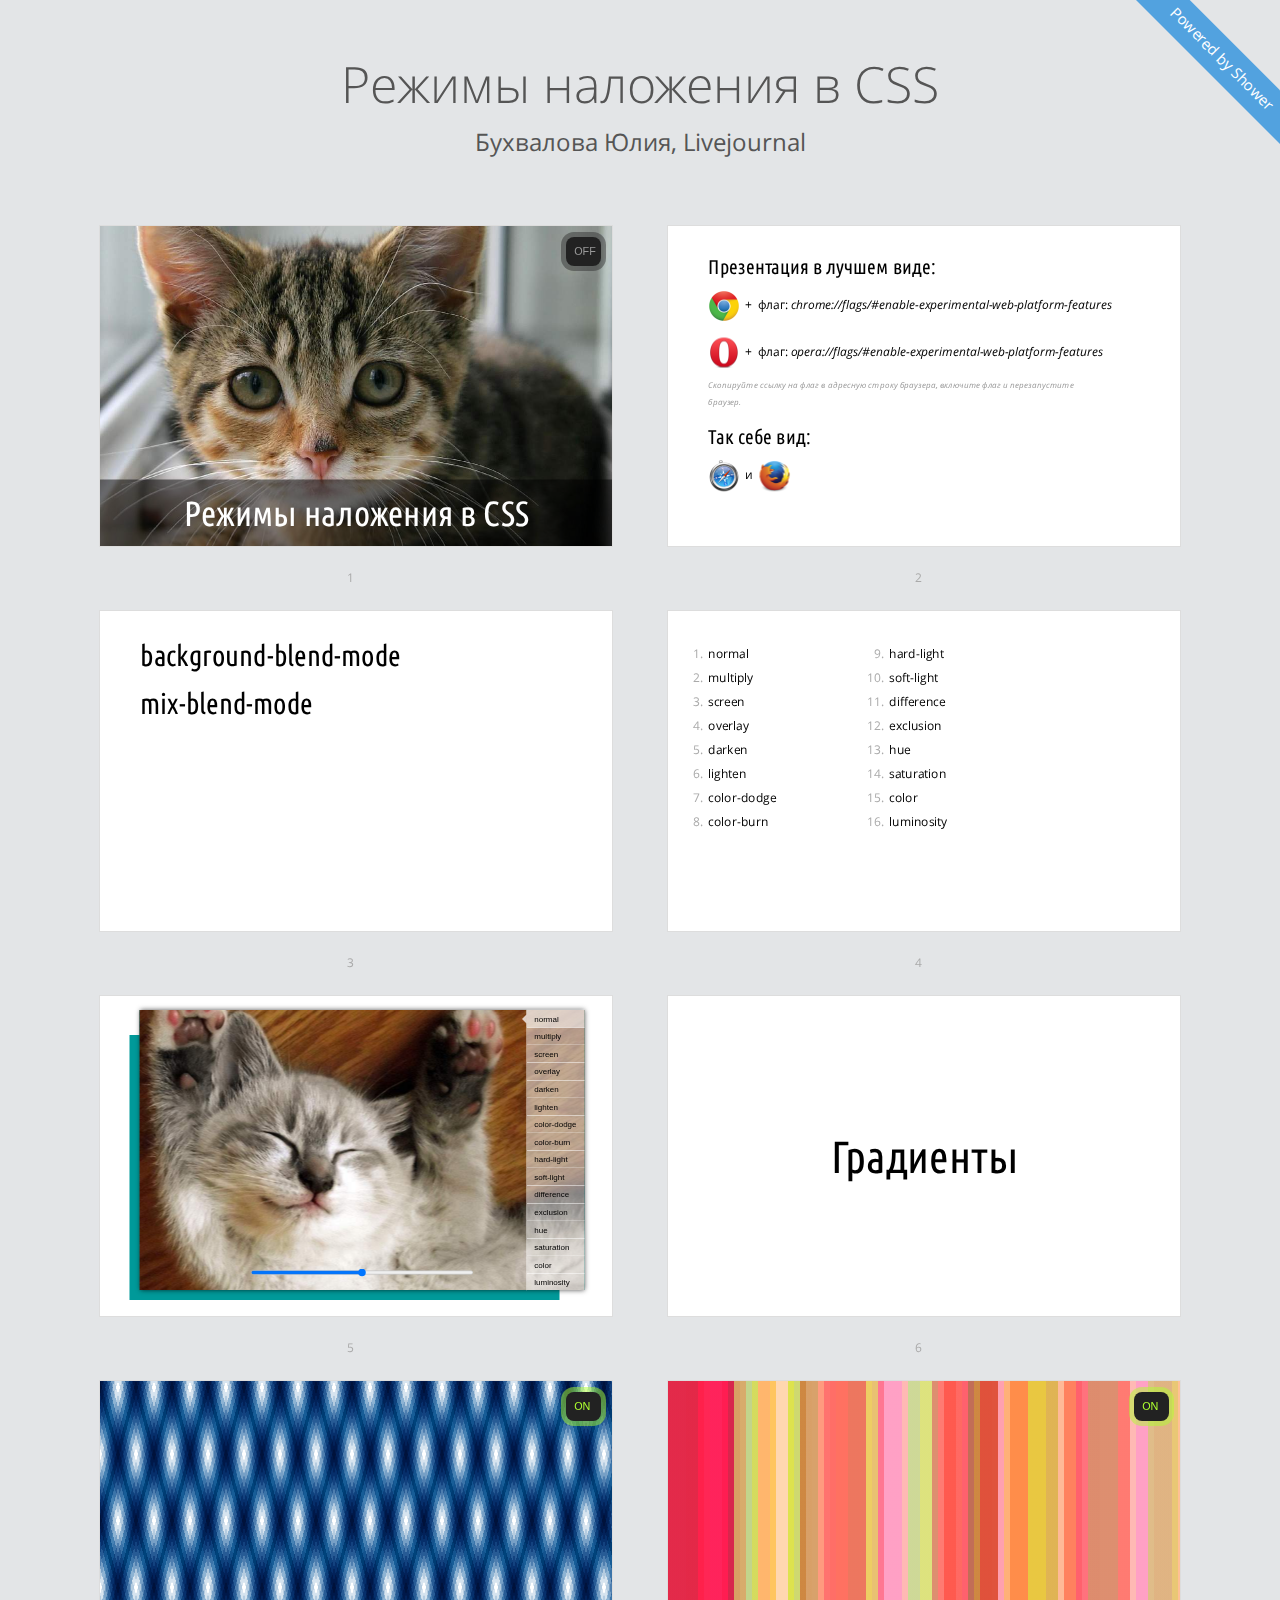
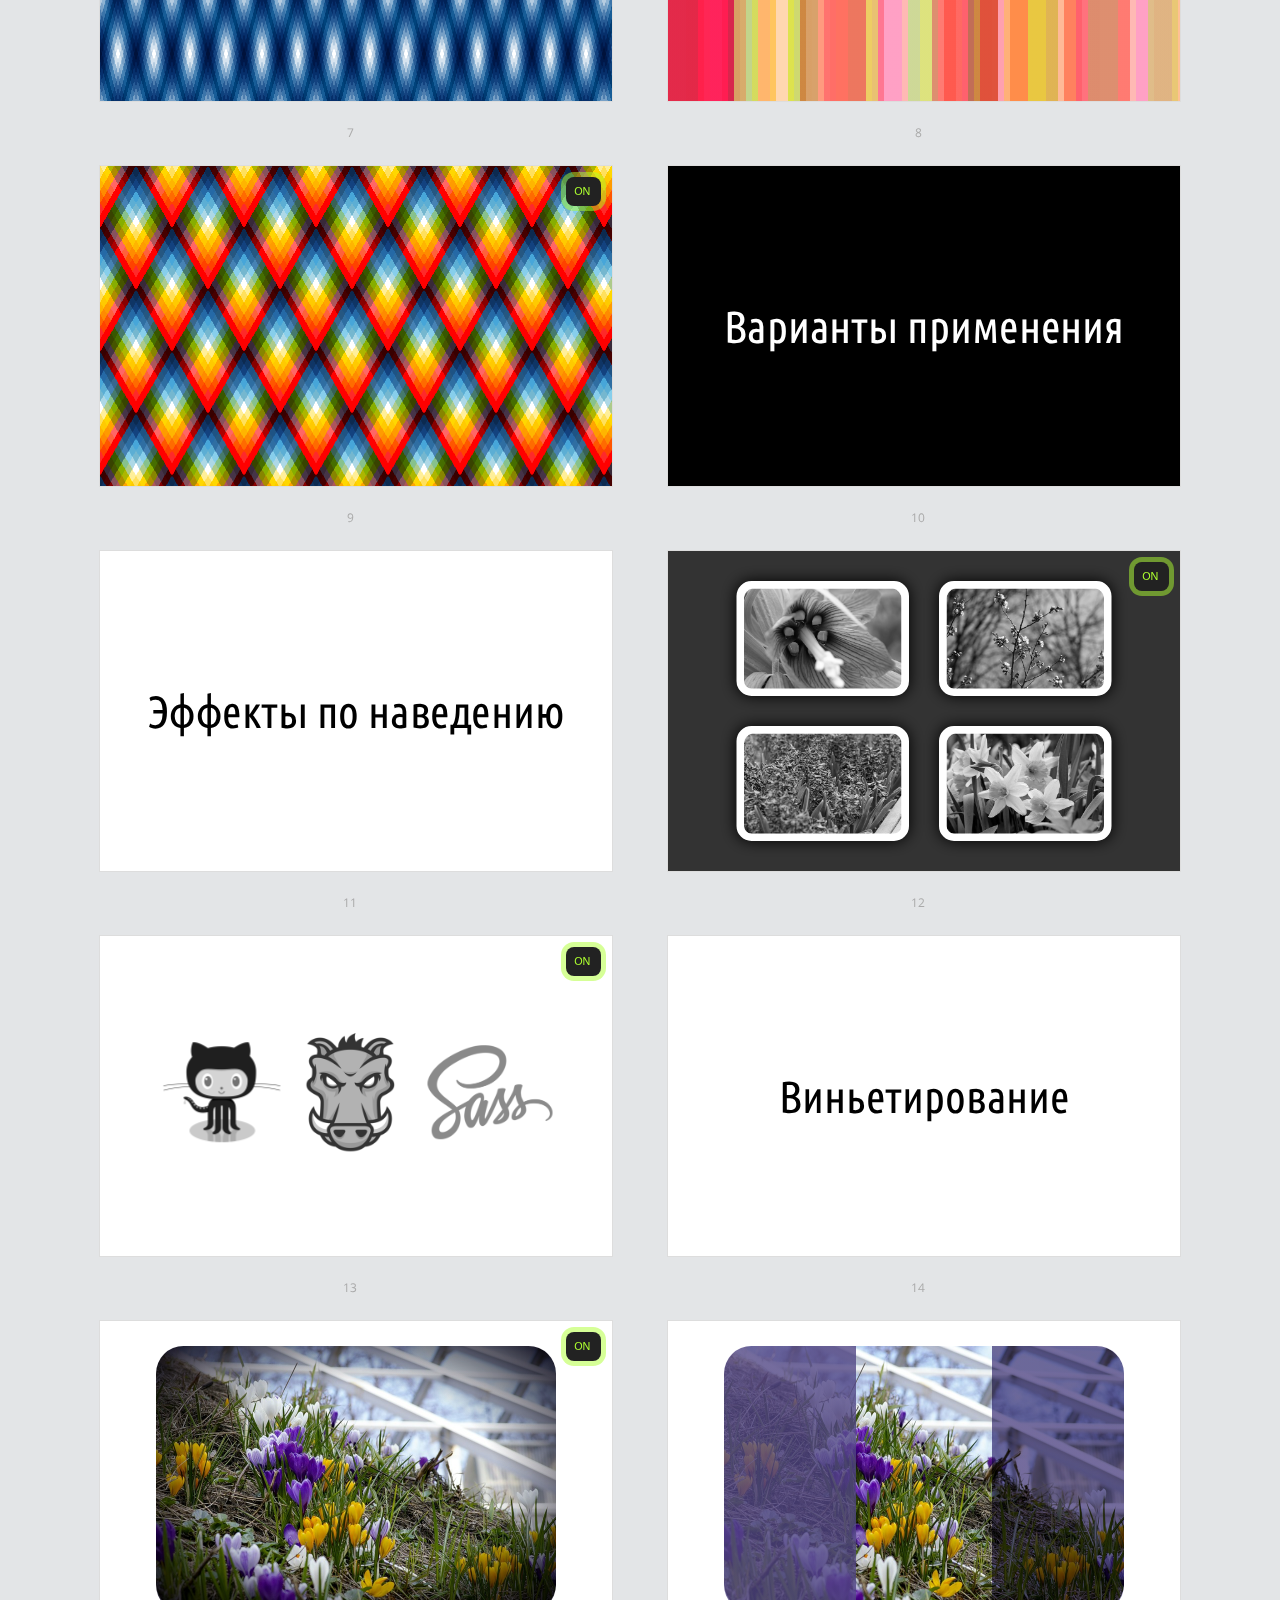
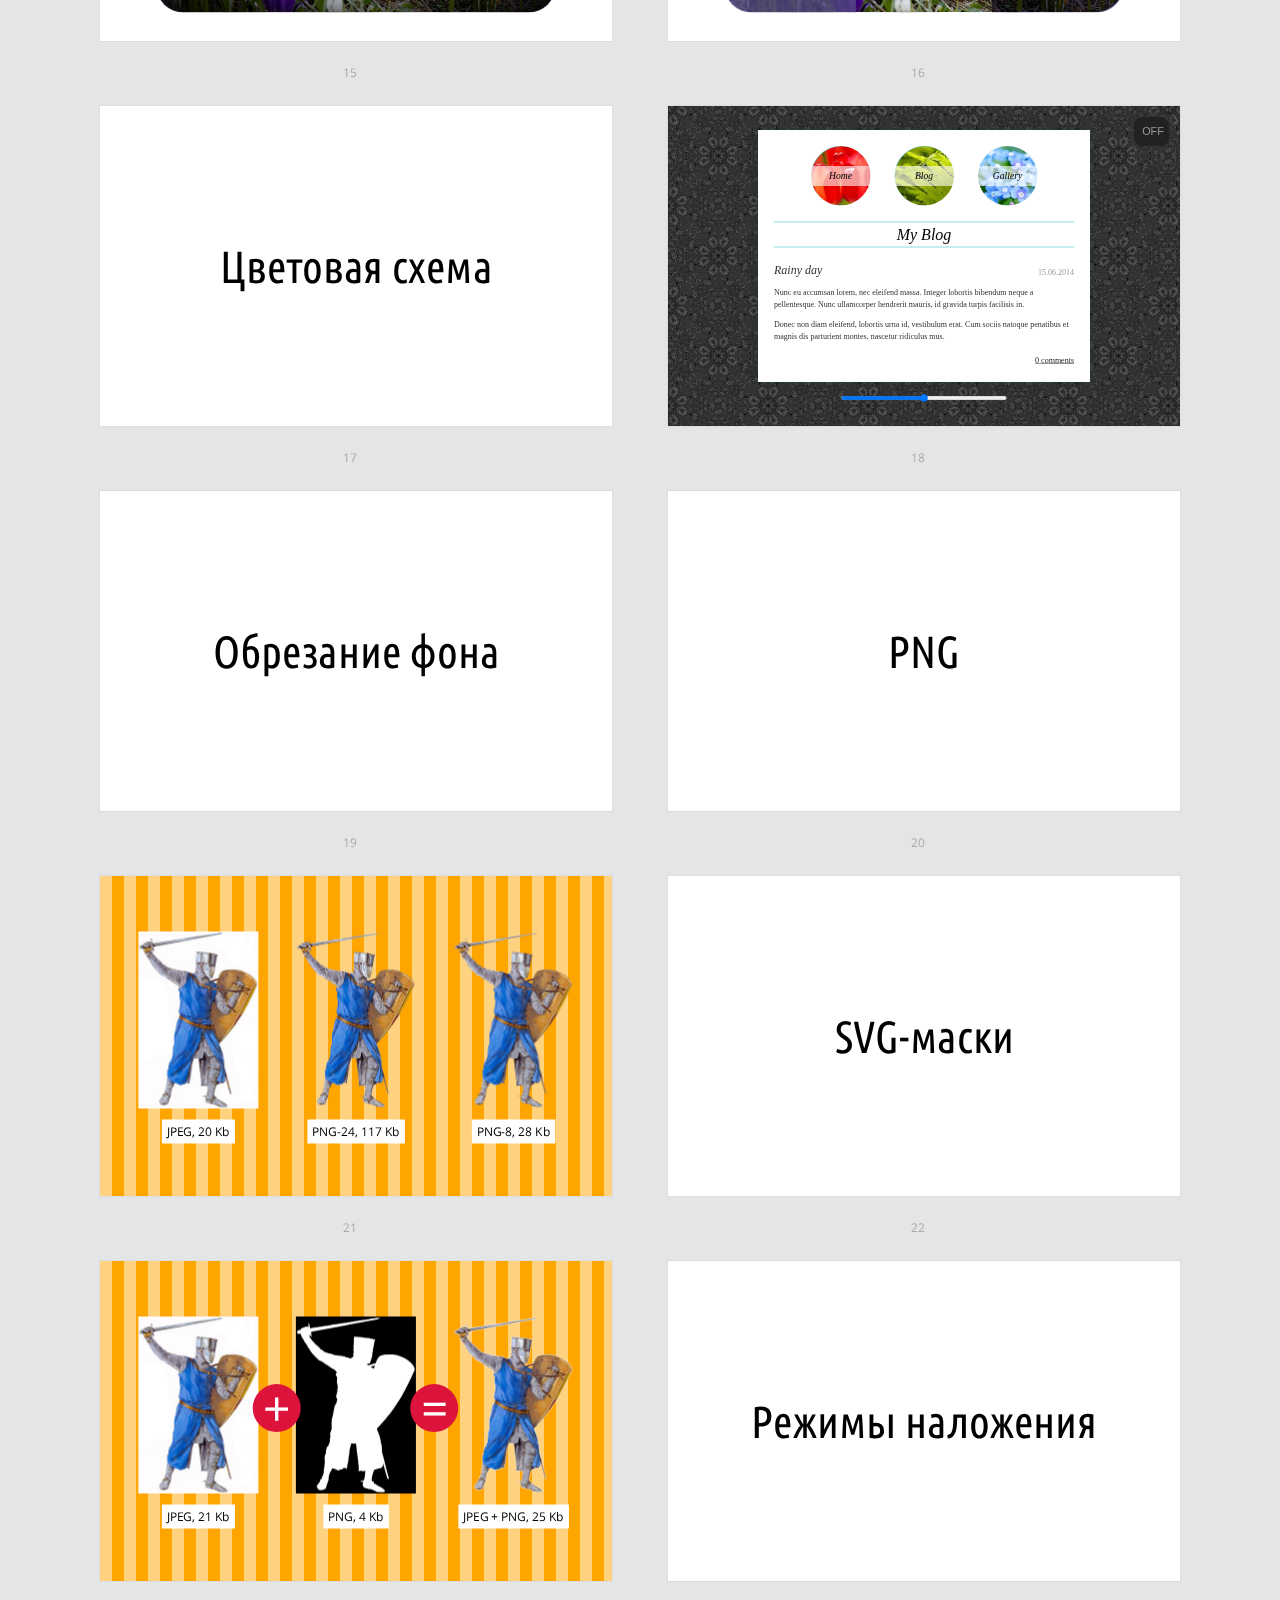
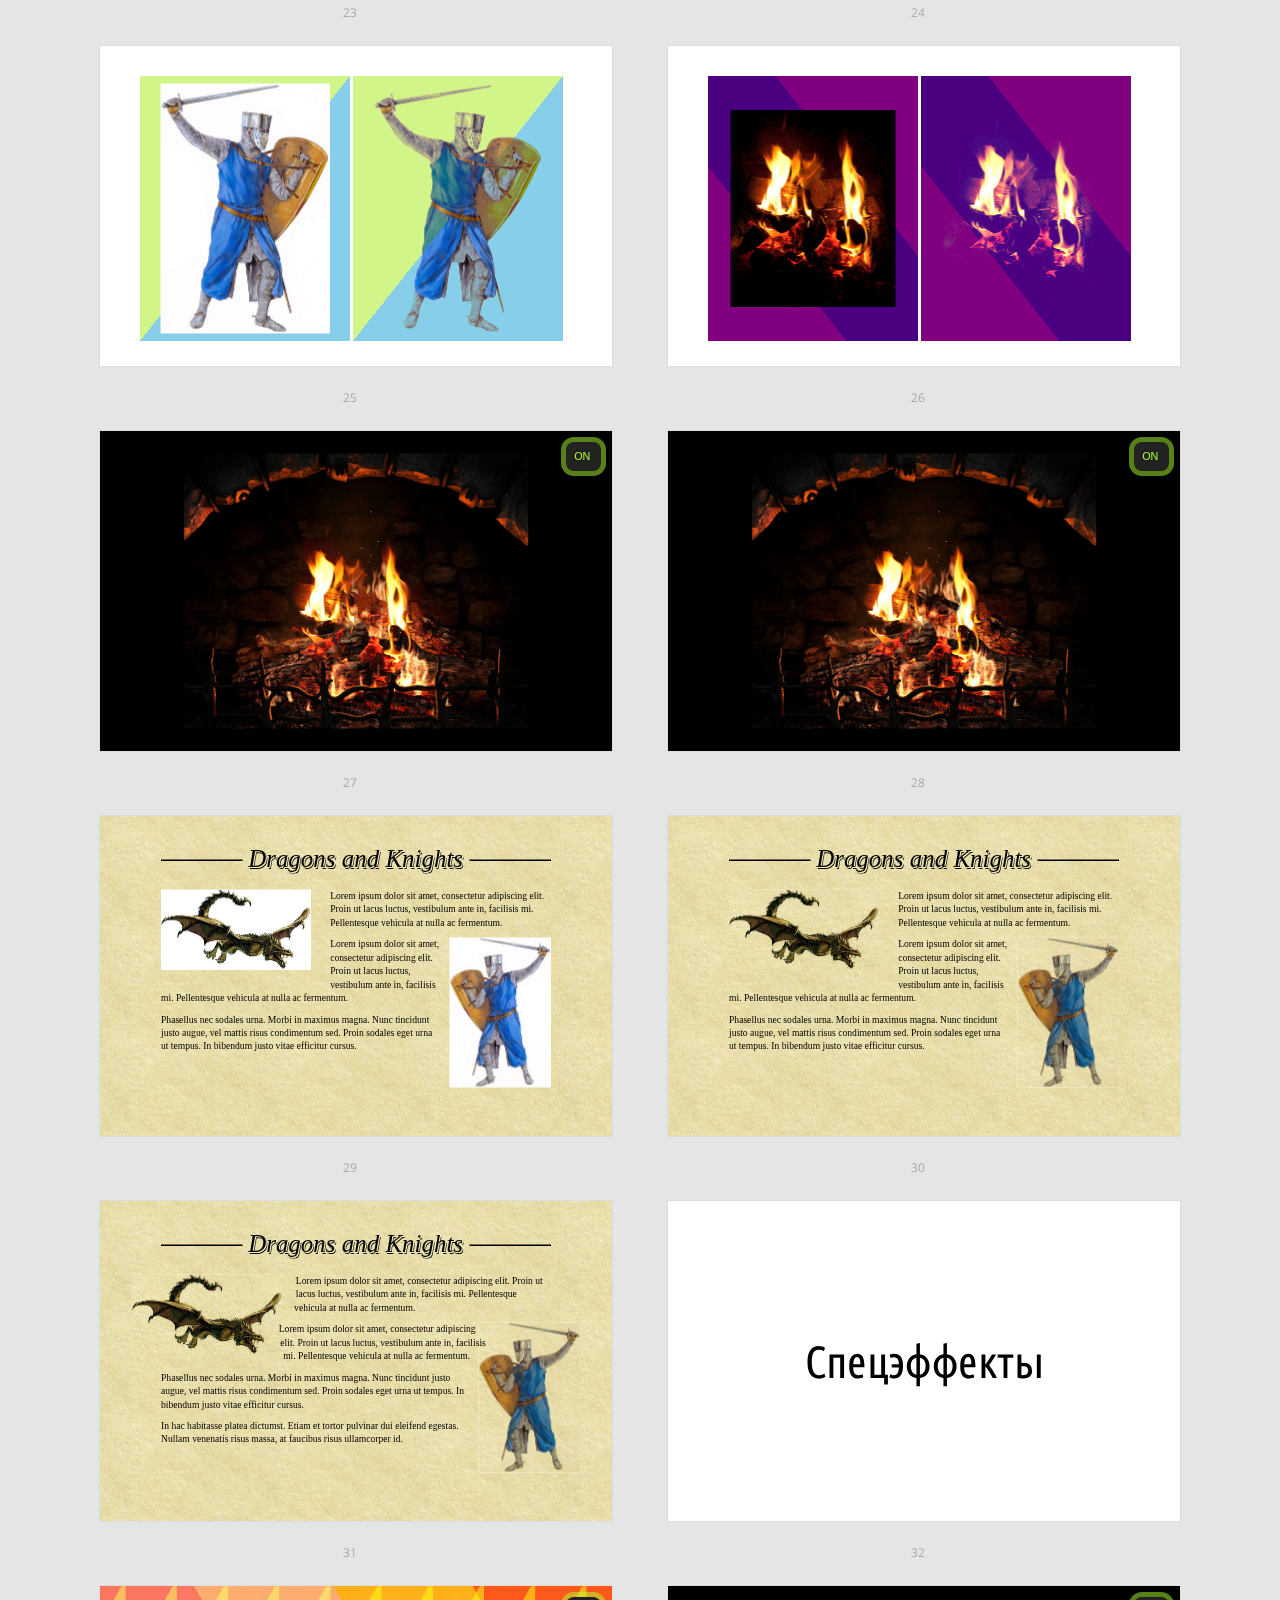
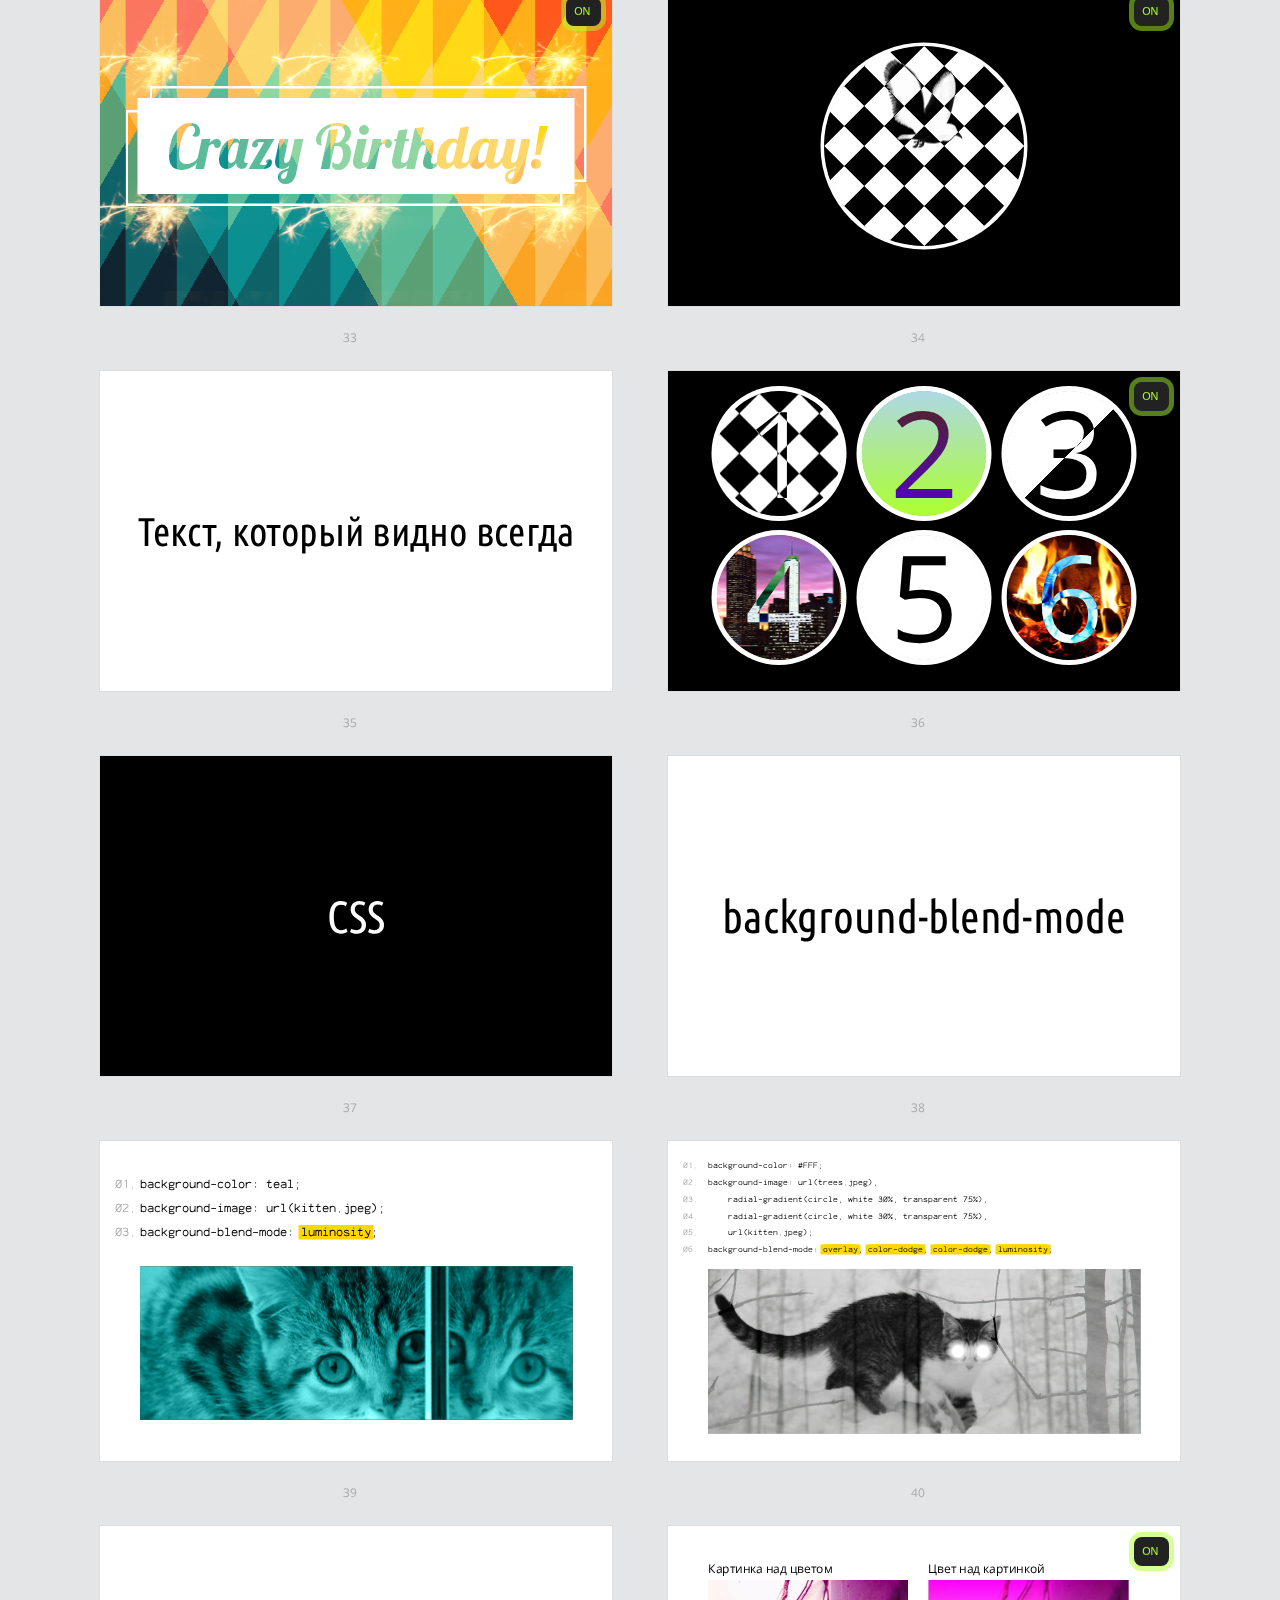
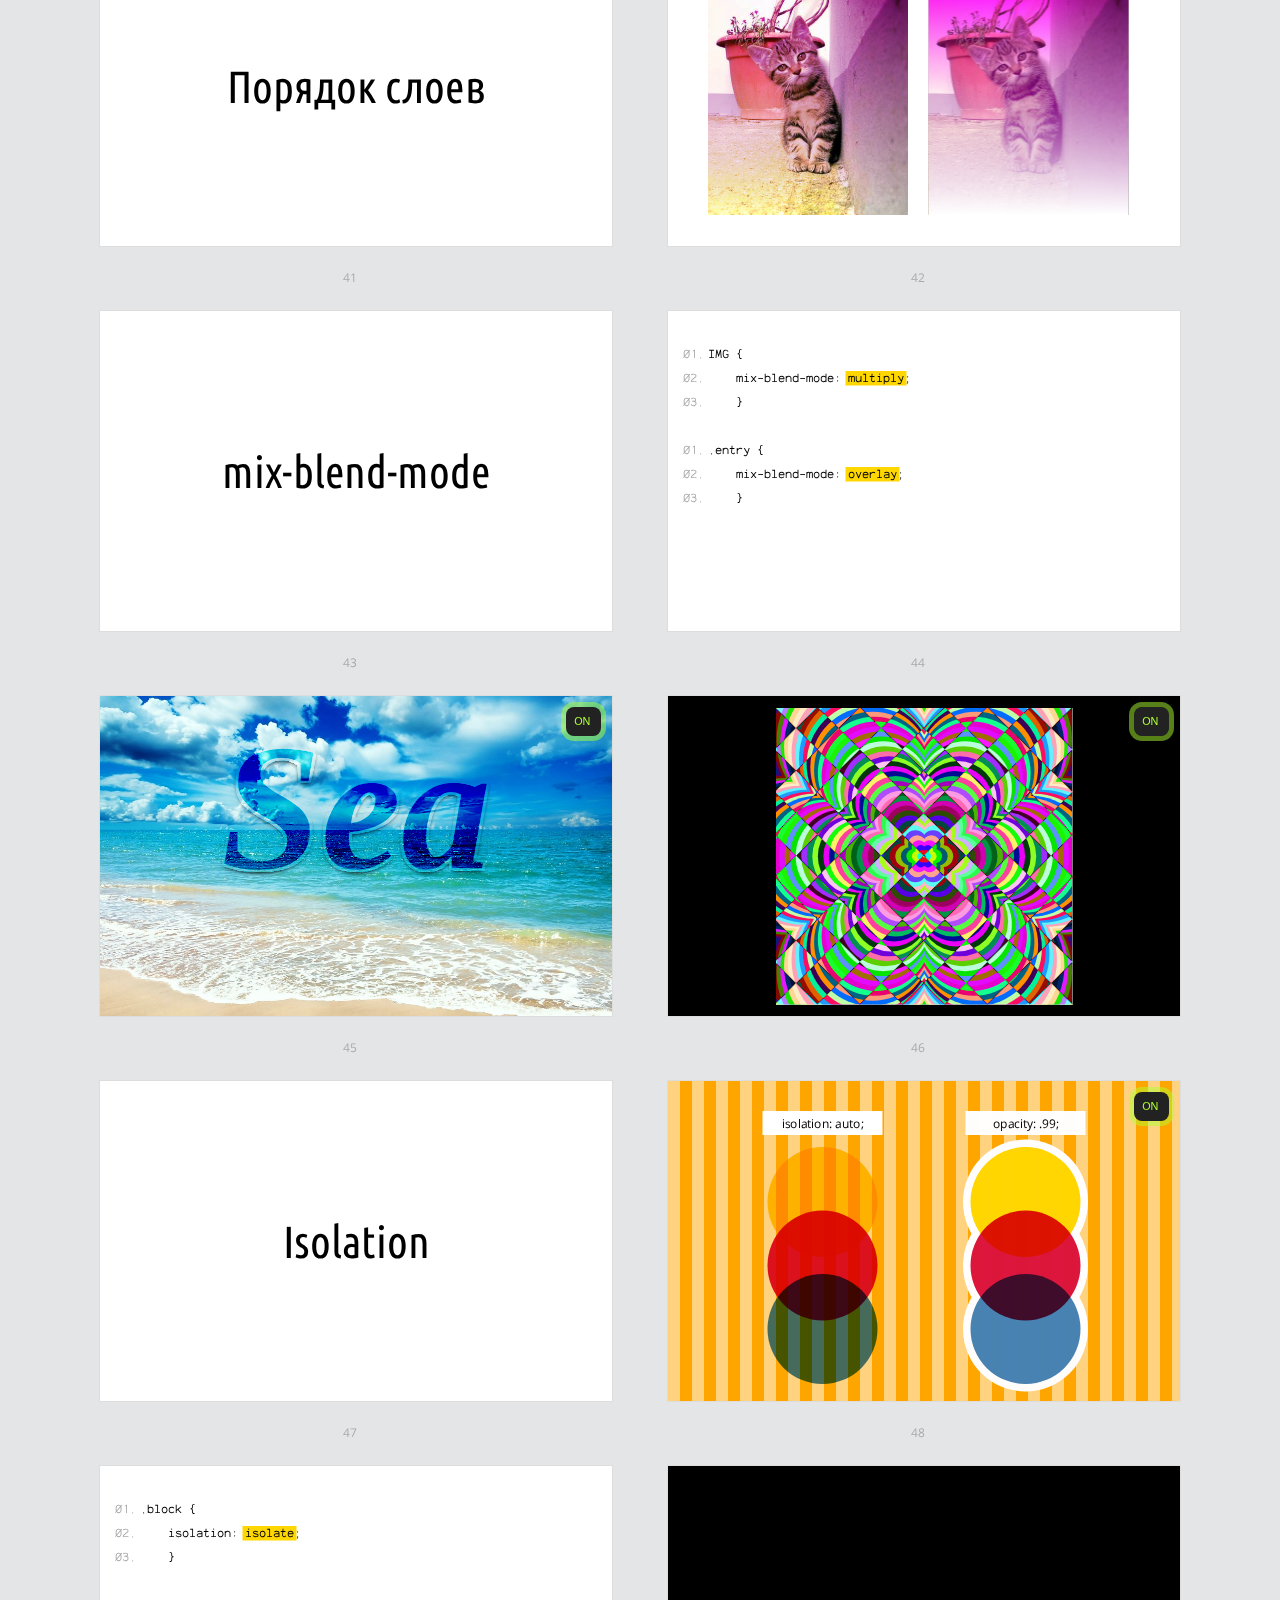
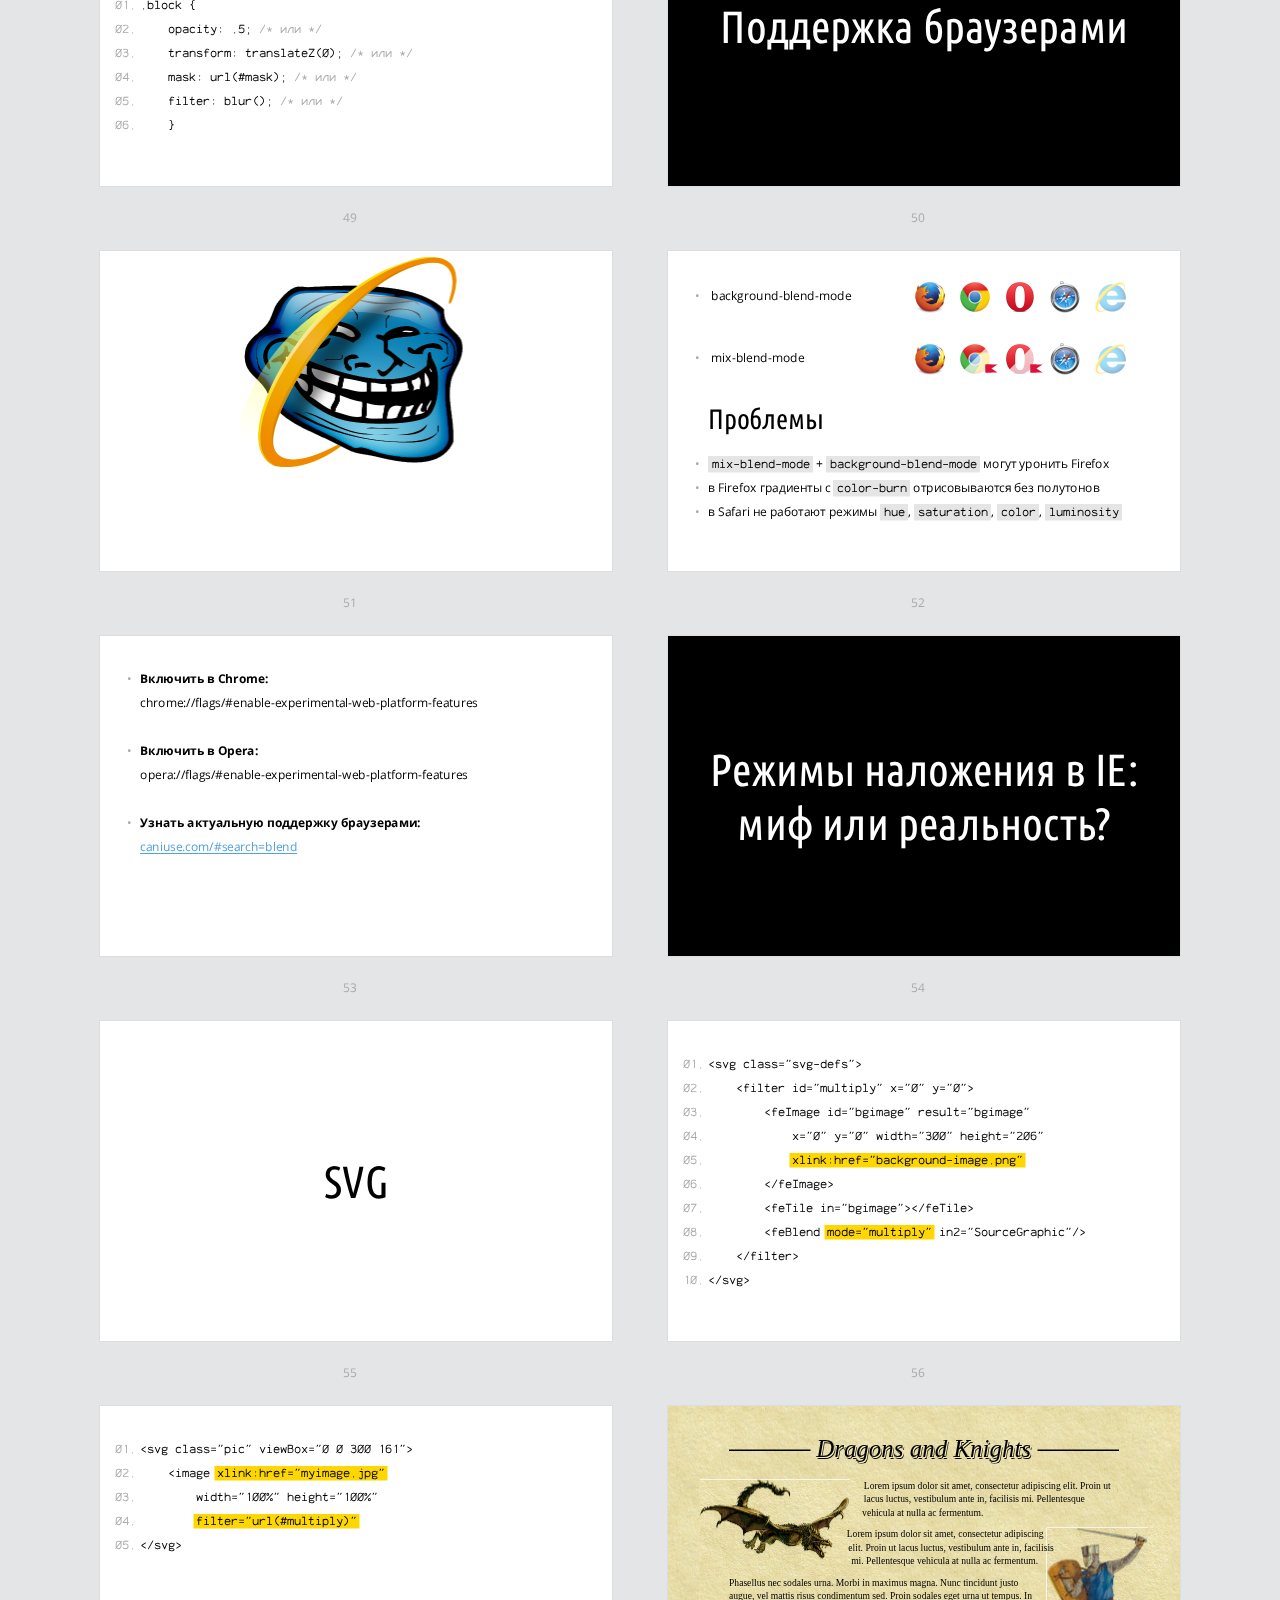
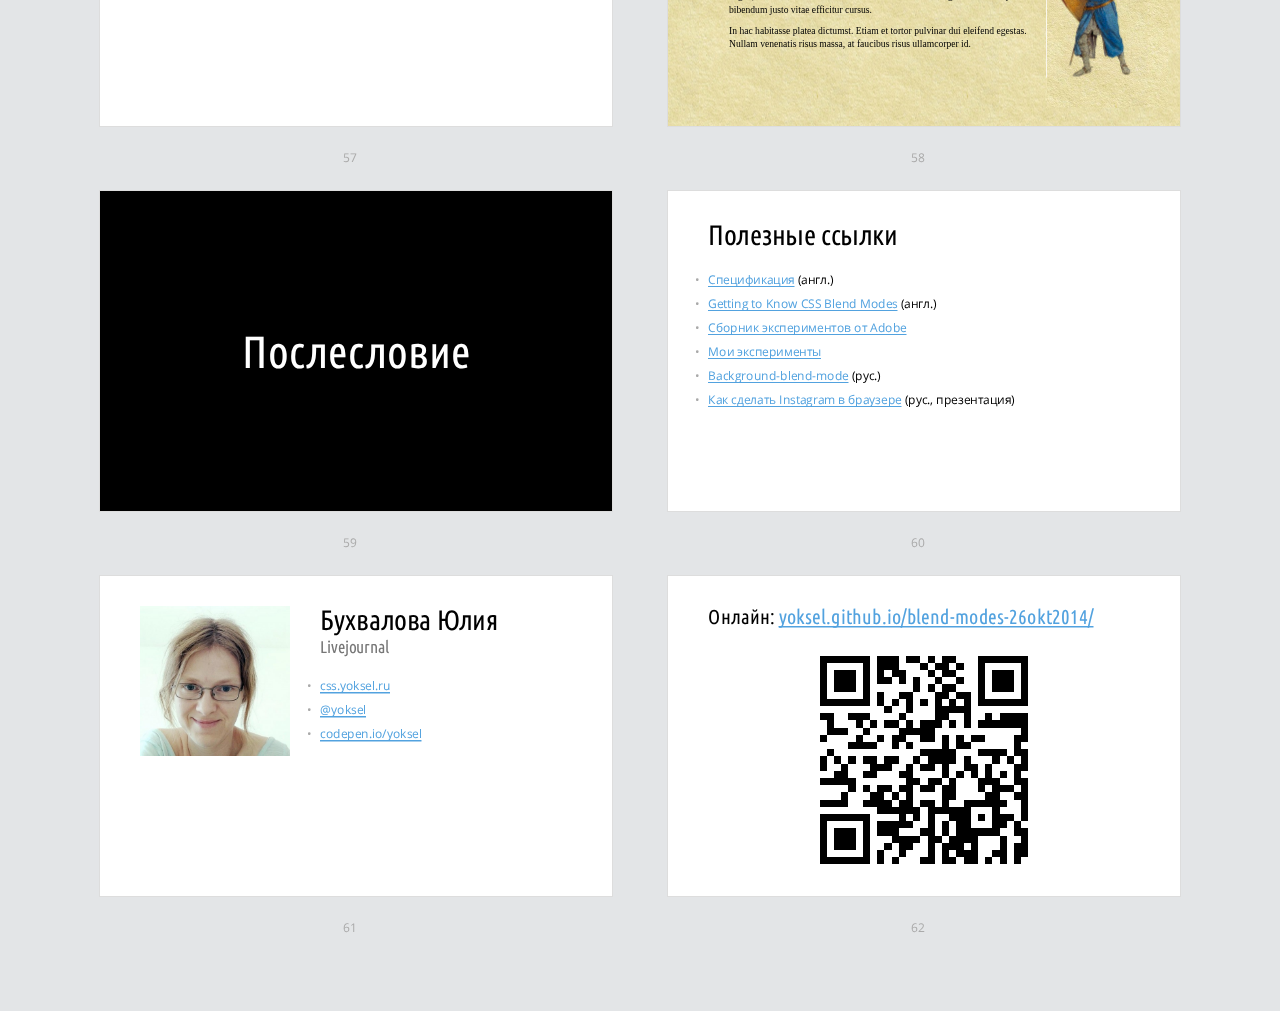
